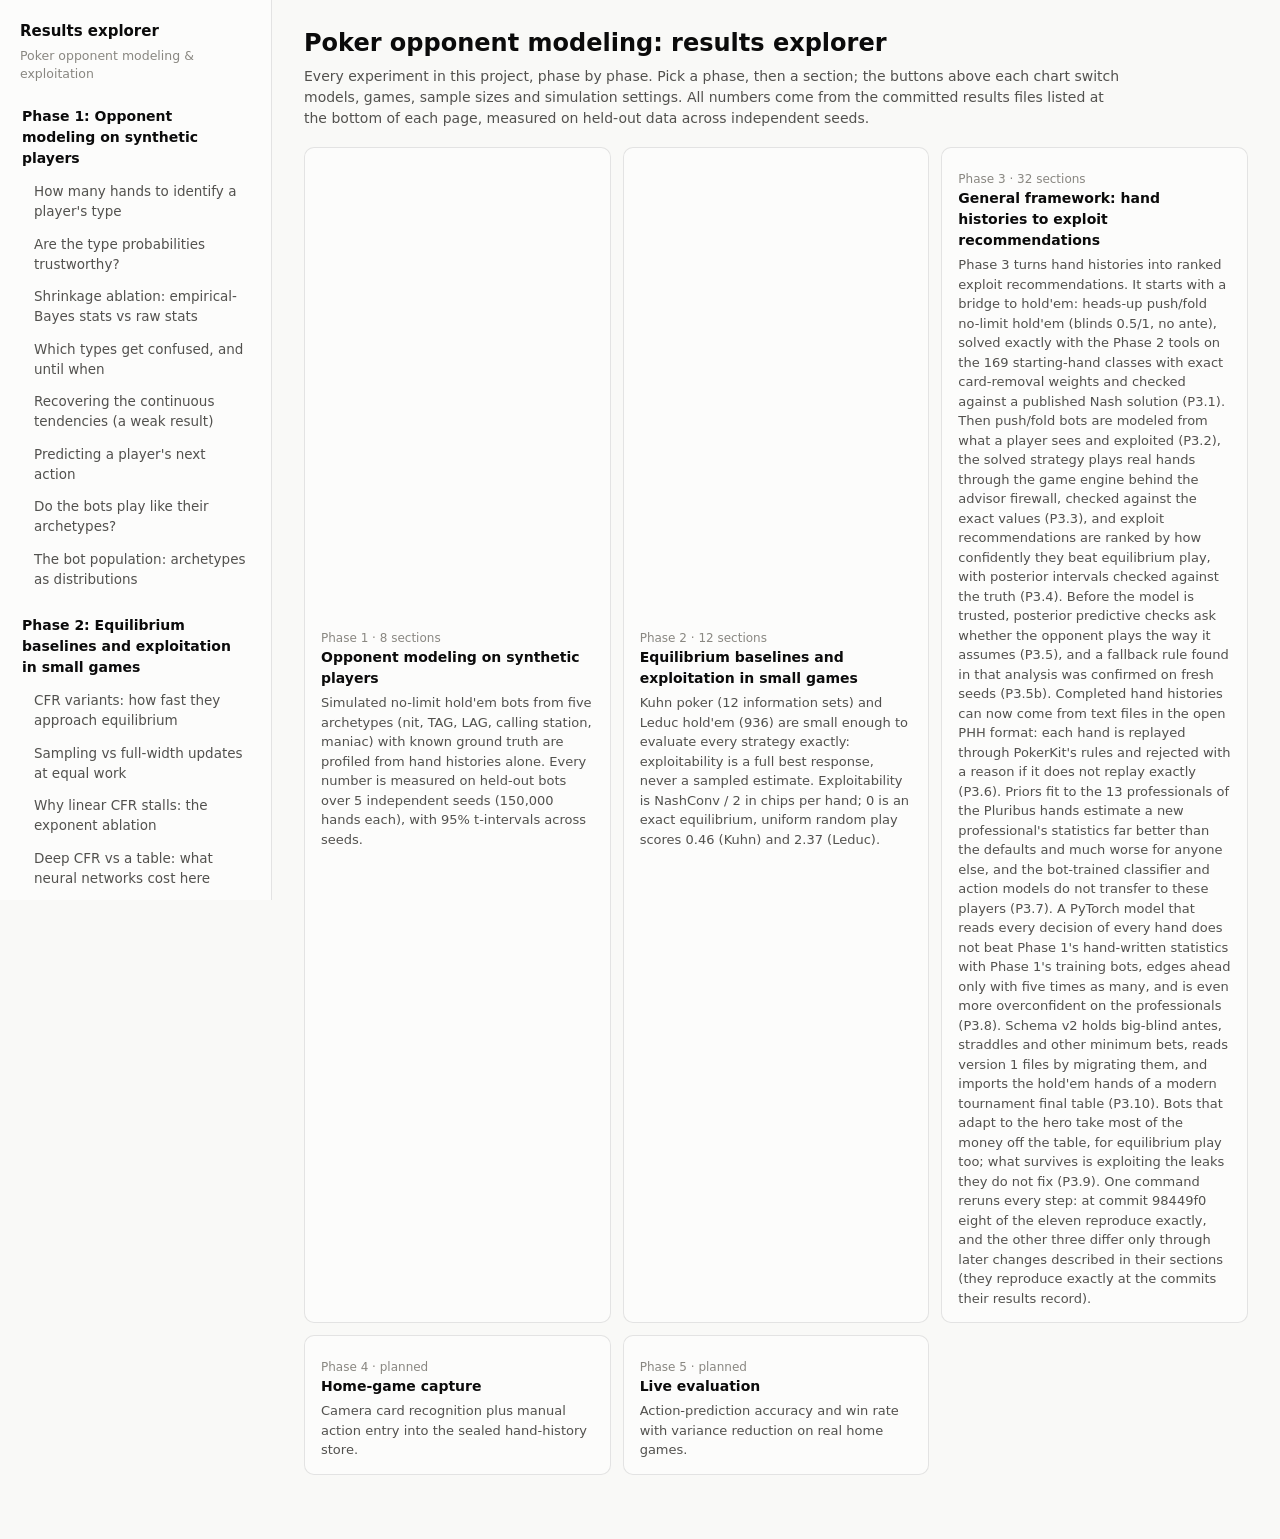
==== experiments/results/explorer.html @ 317e8cc2 "P2.11 post hoc results: F1's miss is within sampling noise `python -m experiments.phase2_aivat_posth" ====
<!doctype html>
<html lang="en">
<head>
<meta charset="utf-8">
<meta name="viewport" content="width=device-width, initial-scale=1">
<title>Poker Results Explorer</title>
<style>/* Results explorer. Colors are the validated reference palette used by every PNG figure in
   this repo (experiments/plotting.py): categorical slots c1-c8 in fixed order, a one-hue
   sequential ramp for heatmaps, and chart chrome tokens. Dark values are their own steps,
   not an automatic flip. */

:root {
  color-scheme: light;
  --page: #f9f9f7;
  --surface: #fcfcfb;
  --raised: #ffffff;
  --ink: #0b0b0b;
  --ink2: #52514e;
  --muted: #898781;
  --grid: #e1e0d9;
  --axis: #c3c2b7;
  --border: rgba(11, 11, 11, 0.10);
  --hover: rgba(11, 11, 11, 0.05);
  --wash: #cde2fb;
  --accent: #2a78d6;
  --accent-ink: #ffffff;
  --c1: #2a78d6; --c2: #eb6834; --c3: #1baf7a; --c4: #eda100;
  --c5: #e87ba4; --c6: #008300; --c7: #6250d6; --c8: #e34948;
  --seq0: #f0efec; --seq1: #cde2fb; --seq2: #b7d3f6; --seq3: #9ec5f4; --seq4: #86b6ef;
  --seq5: #5598e7; --seq6: #2a78d6; --seq7: #1c5cab; --seq8: #104281;
  --seq-ink-lo: #0b0b0b; --seq-ink-hi: #ffffff;
  --good: #006300;
  --shadow: 0 4px 16px rgba(11, 11, 11, 0.12);
  --font: system-ui, -apple-system, "Segoe UI", sans-serif;
}

@media (prefers-color-scheme: dark) {
  :root:not([data-theme="light"]) {
    color-scheme: dark;
    --page: #0d0d0d;
    --surface: #1a1a19;
    --raised: #222220;
    --ink: #f0efec;
    --ink2: #c3c2b7;
    --muted: #898781;
    --grid: #2c2c2a;
    --axis: #383835;
    --border: rgba(255, 255, 255, 0.10);
    --hover: rgba(255, 255, 255, 0.06);
    --wash: #253445;
    --accent: #3987e5;
    --accent-ink: #0b0b0b;
    --c1: #3987e5; --c2: #d95926; --c3: #199e70; --c4: #c98500;
    --c5: #d55181; --c6: #008300; --c7: #9085e9; --c8: #e66767;
    --seq0: #262624; --seq1: #0d366b; --seq2: #104281; --seq3: #184f95; --seq4: #1c5cab;
    --seq5: #256abf; --seq6: #2a78d6; --seq7: #5598e7; --seq8: #86b6ef;
    --seq-ink-lo: #f0efec; --seq-ink-hi: #0b0b0b;
    --good: #0ca30c;
    --shadow: 0 4px 16px rgba(0, 0, 0, 0.5);
  }
}

:root[data-theme="dark"] {
  color-scheme: dark;
  --page: #0d0d0d;
  --surface: #1a1a19;
  --raised: #222220;
  --ink: #f0efec;
  --ink2: #c3c2b7;
  --muted: #898781;
  --grid: #2c2c2a;
  --axis: #383835;
  --border: rgba(255, 255, 255, 0.10);
  --hover: rgba(255, 255, 255, 0.06);
  --wash: #253445;
  --accent: #3987e5;
  --accent-ink: #0b0b0b;
  --c1: #3987e5; --c2: #d95926; --c3: #199e70; --c4: #c98500;
  --c5: #d55181; --c6: #008300; --c7: #9085e9; --c8: #e66767;
  --seq0: #262624; --seq1: #0d366b; --seq2: #104281; --seq3: #184f95; --seq4: #1c5cab;
  --seq5: #256abf; --seq6: #2a78d6; --seq7: #5598e7; --seq8: #86b6ef;
  --seq-ink-lo: #f0efec; --seq-ink-hi: #0b0b0b;
  --good: #0ca30c;
  --shadow: 0 4px 16px rgba(0, 0, 0, 0.5);
}

* { box-sizing: border-box; }

html, body {
  margin: 0;
  background: var(--page);
  color: var(--ink);
  font: 14px/1.5 var(--font);
}

button, select { font: inherit; color: inherit; }

a { color: var(--accent); }

.app {
  display: grid;
  grid-template-columns: 272px minmax(0, 1fr);
  min-height: 100vh;
}

/* ------------------------------------------------------------------ navigation */

.nav {
  position: sticky;
  top: env(safe-area-inset-top, 0px);
  height: 100vh;
  overflow-y: auto;
  padding: 20px 14px 32px;
  border-right: 1px solid var(--border);
  background: var(--surface);
}

.nav-title {
  display: block;
  border: 0;
  background: none;
  padding: 0;
  cursor: pointer;
  text-align: left;
  font: inherit;
  margin: 0 6px 4px;
  font-weight: 650;
  font-size: 15px;
  color: var(--ink);
  text-decoration: none;
}

.nav-sub { margin: 0 6px 16px; color: var(--muted); font-size: 12.5px; }

.nav-phase { margin-top: 14px; }

.nav-link {
  display: flex;
  align-items: baseline;
  gap: 8px;
  width: 100%;
  padding: 6px 8px;
  border: 0;
  border-radius: 6px;
  background: none;
  color: var(--ink2);
  text-align: left;
  text-decoration: none;
  cursor: pointer;
}

.nav-link:hover { background: var(--hover); color: var(--ink); }
.nav-link[aria-current="page"] { background: var(--hover); color: var(--ink); font-weight: 600; }
.nav-link.phase { color: var(--ink); font-weight: 600; }
.nav-link.section { padding-left: 20px; font-size: 13.5px; }
.nav-link.planned { color: var(--muted); }
.nav-badge {
  margin-left: auto;
  padding: 0 6px;
  border: 1px solid var(--border);
  border-radius: 99px;
  font-size: 11px;
  font-weight: 500;
  color: var(--muted);
  white-space: nowrap;
}

.nav-footer { margin: 20px 6px 0; display: flex; gap: 8px; align-items: center; }

.theme-btn {
  padding: 4px 10px;
  border: 1px solid var(--border);
  border-radius: 6px;
  background: var(--raised);
  cursor: pointer;
  font-size: 12.5px;
}

.nav-select { display: none; }

/* ------------------------------------------------------------------ main column */

.main { padding: 28px 32px 64px; max-width: 1240px; outline: none; }

.crumb { color: var(--muted); font-size: 12.5px; margin: 0 0 4px; }
.crumb button { border: 0; background: none; padding: 0; color: var(--accent); cursor: pointer; }

h1 { font-size: 24px; line-height: 1.25; margin: 0 0 8px; font-weight: 650; }
h2 { font-size: 17px; margin: 28px 0 10px; font-weight: 600; }

.lead { color: var(--ink2); max-width: 820px; margin: 0 0 18px; }

.badge {
  display: inline-block;
  margin-left: 8px;
  padding: 1px 8px;
  border-radius: 99px;
  border: 1px solid var(--border);
  color: var(--ink2);
  font-size: 12px;
  font-weight: 500;
  vertical-align: middle;
}

/* stat tiles */
.tiles {
  display: grid;
  grid-template-columns: repeat(auto-fit, minmax(210px, 1fr));
  gap: 12px;
  margin: 8px 0 20px;
}

.tile {
  padding: 14px 16px;
  border: 1px solid var(--border);
  border-radius: 10px;
  background: var(--surface);
}

.tile-label { color: var(--ink2); font-size: 12.5px; }
.tile-value { font-size: 26px; font-weight: 600; margin: 2px 0; }
.tile-note { color: var(--muted); font-size: 12px; }

/* cards linking to phases and sections */
.cards {
  display: grid;
  grid-template-columns: repeat(auto-fill, minmax(260px, 1fr));
  gap: 12px;
}

.card {
  display: block;
  padding: 14px 16px;
  border: 1px solid var(--border);
  border-radius: 10px;
  background: var(--surface);
  color: inherit;
  text-align: left;
  cursor: pointer;
}

.card:hover { background: var(--raised); box-shadow: var(--shadow); }
.card:focus-visible, .nav-link:focus-visible, .seg button:focus-visible,
.legend button:focus-visible, .chart-svg:focus-visible, .tbl-btn:focus-visible {
  outline: 2px solid var(--accent);
  outline-offset: 2px;
}
.card[disabled] { cursor: default; opacity: 0.7; box-shadow: none; }
.card-title { font-weight: 600; margin-bottom: 4px; }
.card-text { color: var(--ink2); font-size: 13px; }
.card-meta { color: var(--muted); font-size: 12px; margin-top: 8px; }

/* controls: one row above the charts they scope */
.controls {
  display: flex;
  flex-wrap: wrap;
  gap: 10px 22px;
  align-items: flex-end;
  padding: 12px 0 14px;
  margin-bottom: 8px;
  border-bottom: 1px solid var(--border);
  position: sticky;
  top: env(safe-area-inset-top, 0px);
  z-index: 5;
  background: var(--page);
}

.controls > div { min-width: 0; max-width: 100%; }
.control-label { display: block; color: var(--muted); font-size: 12px; margin-bottom: 4px; }

.seg {
  display: inline-flex;
  flex-wrap: wrap;
  border: 1px solid var(--border);
  border-radius: 8px;
  overflow: hidden;
  background: var(--surface);
}

.seg button {
  padding: 5px 11px;
  border: 0;
  border-right: 1px solid var(--border);
  background: none;
  cursor: pointer;
  font-size: 13px;
  color: var(--ink2);
}

.seg button:last-child { border-right: 0; }
.seg button:hover { background: var(--hover); color: var(--ink); }
.seg button[aria-pressed="true"] { background: var(--accent); color: var(--accent-ink); }

.select {
  padding: 5px 8px;
  border: 1px solid var(--border);
  border-radius: 8px;
  background: var(--surface);
  font-size: 13px;
}

/* charts */
.charts {
  display: grid;
  grid-template-columns: repeat(auto-fit, minmax(min(100%, 470px), 1fr));
  gap: 16px;
  transition: opacity 120ms;
}

.figure {
  margin: 0;
  padding: 14px 16px 10px;
  border: 1px solid var(--border);
  border-radius: 10px;
  background: var(--surface);
  min-width: 0;
}

.figure.wide { grid-column: 1 / -1; }

.fig-head { display: flex; gap: 12px; align-items: flex-start; }
.fig-title { font-weight: 600; font-size: 14px; }
.fig-sub { color: var(--ink2); font-size: 12.5px; margin-top: 2px; }
.fig-tools { margin-left: auto; display: flex; gap: 6px; }

.tbl-btn {
  padding: 2px 9px;
  border: 1px solid var(--border);
  border-radius: 6px;
  background: none;
  cursor: pointer;
  font-size: 12px;
  color: var(--ink2);
  white-space: nowrap;
}

.tbl-btn[aria-pressed="true"] { background: var(--hover); color: var(--ink); }

.legend {
  display: flex;
  flex-wrap: wrap;
  gap: 2px 4px;
  margin: 8px 0 2px;
}

.legend button {
  display: inline-flex;
  align-items: center;
  gap: 6px;
  padding: 2px 6px;
  border: 0;
  border-radius: 5px;
  background: none;
  cursor: pointer;
  font-size: 12.5px;
  color: var(--ink2);
}

.legend button:hover { background: var(--hover); }
.legend button[aria-pressed="false"] { opacity: 0.45; }
.legend button[aria-pressed="false"] .key { filter: grayscale(1); }
.legend-hint { color: var(--muted); font-size: 11.5px; align-self: center; margin-left: 4px; }

.chart-box { position: relative; width: 100%; }
.hover-target { outline: none; }
.hover-target:focus-visible { stroke: var(--accent); stroke-width: 2; }
.chart-svg { display: block; width: 100%; height: auto; overflow: visible; }
.chart-svg text { font-family: var(--font); }
.tick { fill: var(--ink2); font-size: 11px; font-variant-numeric: tabular-nums; }
.axis-title { fill: var(--ink2); font-size: 12px; }
.ref-label {
  fill: var(--ink2);
  font-size: 11px;
  paint-order: stroke;
  stroke: var(--surface);
  stroke-width: 4px;
  stroke-linejoin: round;
}
.row-label { fill: var(--ink2); font-size: 12px; }
.cell-label { font-size: 11.5px; font-variant-numeric: tabular-nums; pointer-events: none; }

.notes { color: var(--ink2); font-size: 12.5px; margin: 10px 0 0; }

.takeaways { margin: 0; padding-left: 20px; max-width: 860px; }
.takeaways li { margin: 4px 0; }

details.method { margin-top: 14px; max-width: 860px; color: var(--ink2); }
details.method summary { cursor: pointer; color: var(--ink); }

.sources { margin-top: 24px; color: var(--muted); font-size: 12px; }
.sources code { font-size: 11.5px; }

/* data tables (the accessible twin of every chart) */
.table-wrap { max-height: 420px; overflow: auto; margin-top: 8px; }
table.data { border-collapse: collapse; font-size: 12.5px; width: 100%; }
table.data th, table.data td {
  padding: 4px 10px 4px 0;
  border-bottom: 1px solid var(--grid);
  text-align: right;
  white-space: nowrap;
  font-variant-numeric: tabular-nums;
}
table.data th:first-child, table.data td:first-child { text-align: left; }
table.data th { color: var(--ink2); font-weight: 600; position: sticky; top: 0; background: var(--surface); }
.ci { color: var(--muted); }

/* tooltip */
.tooltip {
  position: fixed;
  z-index: 50;
  max-width: 340px;
  padding: 8px 10px;
  border: 1px solid var(--border);
  border-radius: 8px;
  background: var(--raised);
  box-shadow: var(--shadow);
  font-size: 12.5px;
  pointer-events: none;
}

.tt-head { color: var(--ink2); margin-bottom: 4px; }
.tt-row { display: flex; align-items: center; gap: 8px; line-height: 1.6; }
.tt-key { width: 14px; height: 0; border-top: 2.5px solid; flex: none; }
.tt-key.dot { width: 9px; height: 9px; border: 0; border-radius: 50%; }
.tt-val { font-weight: 650; font-variant-numeric: tabular-nums; }
.tt-name { color: var(--ink2); }
.tt-ci { color: var(--muted); font-variant-numeric: tabular-nums; }

.empty {
  padding: 28px;
  border: 1px dashed var(--axis);
  border-radius: 10px;
  color: var(--ink2);
  max-width: 760px;
}

/* ------------------------------------------------------------------ narrow screens */

@media (max-width: 860px) {
  .app { grid-template-columns: minmax(0, 1fr); grid-template-rows: auto 1fr; }
  .nav {
    position: static;
    height: auto;
    border-right: 0;
    border-bottom: 1px solid var(--border);
    padding: 12px 16px;
  }
  .nav-tree { display: none; }
  .nav-select { display: block; width: 100%; margin-top: 8px; }
  .nav-sub { display: none; }
  .nav-footer { margin: 10px 0 0; }
  .main { padding: 18px 16px 48px; }
  .controls { position: static; }
}
</style>
</head>
<body>
<div class="app">
  <aside class="nav" id="nav" aria-label="Phases and sections"></aside>
  <main class="main" id="main" tabindex="-1"></main>
</div>
<div class="tooltip" id="tooltip" role="status" aria-live="polite" hidden></div>
<script type="application/json" id="explorer-data">{"title":"Poker opponent modeling: results explorer","intro":"Every experiment in this project, phase by phase. Pick a phase, then a section; the buttons above each chart switch models, games, sample sizes and simulation settings. All numbers come from the committed results files listed at the bottom of each page, measured on held-out data across independent seeds.","phases":[{"id":"phase1","label":"Phase 1","title":"Opponent modeling on synthetic players","status":"done","summary":"Simulated no-limit hold'em bots from five archetypes (nit, TAG, LAG, calling station, maniac) with known ground truth are profiled from hand histories alone. Every number is measured on held-out bots over 5 independent seeds (150,000 hands each), with 95% t-intervals across seeds.","tiles":[{"label":"Hands to identify a type at 80%","value":"44","note":"40-49 across seeds"},{"label":"Hands to 90%","value":"194","note":"150-264 across seeds"},{"label":"Accuracy after 2,000 hands","value":"95.7%","note":"ceiling 99.2% (true parameters)"},{"label":"Next-action log-loss cut after 25 hands","value":"11.2%","note":"vs a population model that ignores who is acting"}],"provenance":[{"file":"experiments/results/phase1/phase1_results.json","seed":2026,"commit":"348c4d5","dirty":false,"fingerprint":"dbec7cdce9d0"},{"file":"experiments/results/phase1/bot_sanity/bot_sanity.json","seed":2026,"commit":"348c4d5","dirty":false}],"sections":[{"id":"identify","title":"How many hands to identify a player's type","lead":"A classifier sees a bot's stats after n hands and guesses its archetype. Pick a metric; click legend entries to hide or show models.","controls":[{"id":"metric","label":"Metric","options":[{"value":"accuracy","label":"Accuracy"},{"value":"log_loss","label":"Log-loss"},{"value":"brier","label":"Brier"}],"default":"accuracy"}],"views":{"accuracy":{"charts":[{"type":"line","title":"Accuracy","subtitle":"Held-out bots; bands are 95% t-intervals across seeds. Chance is 20% and the shuffled-label control scores 19.5%.","x":{"label":"Hands observed per player","scale":"log","format":"int"},"y":{"label":"Accuracy","scale":"linear","format":"pct","max":1},"series":[{"name":"Logistic, shrunk stats","color":"c1","points":[[25.0,0.7385,0.7251,0.752],[50.0,0.8136,0.8,0.8272],[100.0,0.8643,0.841,0.8875],[200.0,0.9012,0.8899,0.9125],[500.0,0.935,0.9223,0.9477],[1000.0,0.948,0.9354,0.9606],[2000.0,0.9573,0.9499,0.9647]]},{"name":"Boosted trees, shrunk stats","color":"c2","points":[[25.0,0.7349,0.7124,0.7574],[50.0,0.7967,0.7651,0.8283],[100.0,0.8409,0.814,0.8679],[200.0,0.8793,0.859,0.8997],[500.0,0.9103,0.8899,0.9307],[1000.0,0.9253,0.8951,0.9555],[2000.0,0.944,0.9144,0.9736]]},{"name":"Logistic, raw stats","color":"c3","points":[[25.0,0.7367,0.7175,0.7558],[50.0,0.8039,0.7912,0.8166],[100.0,0.8531,0.8309,0.8752],[200.0,0.8807,0.8546,0.9068],[500.0,0.8957,0.8608,0.9305],[1000.0,0.8973,0.8566,0.938],[2000.0,0.904,0.8686,0.9394]]},{"name":"Boosted trees, raw stats","color":"c4","points":[[25.0,0.7252,0.7093,0.7411],[50.0,0.7887,0.7669,0.8105],[100.0,0.8403,0.8108,0.8698],[200.0,0.8764,0.8498,0.903],[500.0,0.9137,0.8898,0.9375],[1000.0,0.938,0.9158,0.9602],[2000.0,0.9413,0.9118,0.9708]]},{"name":"Logistic, shrunk, no bet sizing (post hoc)","color":"c5","points":[[25.0,0.7055,0.6946,0.7164],[50.0,0.7759,0.7596,0.7921],[100.0,0.8293,0.8143,0.8444],[200.0,0.8784,0.8666,0.8902],[500.0,0.9177,0.904,0.9313],[1000.0,0.946,0.9366,0.9554],[2000.0,0.9547,0.9367,0.9726]],"dash":true}],"refs":[{"axis":"y","value":0.992,"label":"Oracle (true parameters)"}]},{"type":"dots","title":"Hands needed to reach a target accuracy","subtitle":"Geometric mean over seeds; whiskers span the fastest and slowest seed. Interpolated on log(hands); a seed that never reaches the target within 2,000 hands is left out.","rows":["Logistic, shrunk stats","Boosted trees, shrunk stats","Logistic, shrunk, no bet sizing (post hoc)"],"x":{"label":"Hands observed","scale":"log","format":"int"},"series":[{"name":"80% accuracy","color":"c1","values":[[44.21,39.61,48.88],[54.38,38.76,90.82],[68.23,52.7,80.08]]},{"name":"90% accuracy","color":"c2","values":[[193.9,150.3,263.5],[433.2,231.0,1587.0],[334.5,235.9,431.3]]},{"name":"95% accuracy","color":"c3","values":[[934.4,630.0,1320.0],[1357.0,1189.0,1486.0],[968.9,890.9,1091.0]]}],"ranges":null,"rangeLabel":"","refs":[]}],"notes":[]},"log_loss":{"charts":[{"type":"line","title":"Log-loss (nats, lower is better)","subtitle":"Held-out bots; bands are 95% t-intervals across seeds. Chance (uniform over five types) is 1.609.","x":{"label":"Hands observed per player","scale":"log","format":"int"},"y":{"label":"Log-loss","scale":"linear","format":"num","min":0},"series":[{"name":"Logistic, shrunk stats","color":"c1","points":[[25.0,0.58,0.5477,0.6122],[50.0,0.4285,0.3997,0.4573],[100.0,0.3221,0.2881,0.3561],[200.0,0.2464,0.2129,0.28],[500.0,0.1885,0.156,0.2211],[1000.0,0.164,0.1337,0.1943],[2000.0,0.1521,0.1217,0.1825]]},{"name":"Boosted trees, shrunk stats","color":"c2","points":[[25.0,0.6116,0.5601,0.6631],[50.0,0.4722,0.4195,0.5248],[100.0,0.3752,0.3319,0.4186],[200.0,0.2965,0.2509,0.3421],[500.0,0.2293,0.1795,0.2791],[1000.0,0.1993,0.1524,0.2462],[2000.0,0.1777,0.121,0.2344]]},{"name":"Logistic, raw stats","color":"c3","points":[[25.0,0.6464,0.6018,0.691],[50.0,0.4474,0.4137,0.481],[100.0,0.3593,0.3275,0.3911],[200.0,0.3168,0.2814,0.3521],[500.0,0.3002,0.262,0.3383],[1000.0,0.296,0.257,0.335],[2000.0,0.2951,0.2541,0.3361]]},{"name":"Boosted trees, raw stats","color":"c4","points":[[25.0,0.631,0.5834,0.6786],[50.0,0.4819,0.4287,0.5352],[100.0,0.3754,0.3246,0.4262],[200.0,0.2958,0.2493,0.3423],[500.0,0.2349,0.1806,0.2892],[1000.0,0.1996,0.151,0.2481],[2000.0,0.1842,0.1298,0.2386]]},{"name":"Logistic, shrunk, no bet sizing (post hoc)","color":"c5","points":[[25.0,0.6786,0.645,0.7122],[50.0,0.5128,0.4822,0.5434],[100.0,0.3896,0.3614,0.4178],[200.0,0.2998,0.2728,0.3269],[500.0,0.2299,0.2062,0.2536],[1000.0,0.1967,0.1776,0.2159],[2000.0,0.1781,0.1601,0.1961]],"dash":true}],"refs":[{"axis":"y","value":0.05285,"label":"Oracle (true parameters)"}]},{"type":"dots","title":"Hands needed to reach a target accuracy","subtitle":"Geometric mean over seeds; whiskers span the fastest and slowest seed. Interpolated on log(hands); a seed that never reaches the target within 2,000 hands is left out.","rows":["Logistic, shrunk stats","Boosted trees, shrunk stats","Logistic, shrunk, no bet sizing (post hoc)"],"x":{"label":"Hands observed","scale":"log","format":"int"},"series":[{"name":"80% accuracy","color":"c1","values":[[44.21,39.61,48.88],[54.38,38.76,90.82],[68.23,52.7,80.08]]},{"name":"90% accuracy","color":"c2","values":[[193.9,150.3,263.5],[433.2,231.0,1587.0],[334.5,235.9,431.3]]},{"name":"95% accuracy","color":"c3","values":[[934.4,630.0,1320.0],[1357.0,1189.0,1486.0],[968.9,890.9,1091.0]]}],"ranges":null,"rangeLabel":"","refs":[]}],"notes":[]},"brier":{"charts":[{"type":"line","title":"Brier score (lower is better)","subtitle":"Held-out bots; bands are 95% t-intervals across seeds. ","x":{"label":"Hands observed per player","scale":"log","format":"int"},"y":{"label":"Brier score","scale":"linear","format":"num","min":0},"series":[{"name":"Logistic, shrunk stats","color":"c1","points":[[25.0,0.3383,0.3239,0.3528],[50.0,0.2557,0.2375,0.2739],[100.0,0.1939,0.1711,0.2168],[200.0,0.1462,0.1257,0.1667],[500.0,0.1062,0.08774,0.1246],[1000.0,0.08927,0.07277,0.1058],[2000.0,0.08118,0.06546,0.09691]]},{"name":"Boosted trees, shrunk stats","color":"c2","points":[[25.0,0.3529,0.3295,0.3762],[50.0,0.28,0.2488,0.3113],[100.0,0.2245,0.1983,0.2506],[200.0,0.1753,0.1481,0.2024],[500.0,0.1319,0.1019,0.1619],[1000.0,0.1119,0.07951,0.1443],[2000.0,0.09797,0.06098,0.135]]},{"name":"Logistic, raw stats","color":"c3","points":[[25.0,0.359,0.3431,0.3748],[50.0,0.2669,0.2506,0.2832],[100.0,0.2137,0.1939,0.2335],[200.0,0.186,0.1627,0.2092],[500.0,0.1737,0.1472,0.2002],[1000.0,0.1704,0.1425,0.1983],[2000.0,0.1697,0.1397,0.1997]]},{"name":"Boosted trees, raw stats","color":"c4","points":[[25.0,0.3642,0.3417,0.3867],[50.0,0.2868,0.2574,0.3161],[100.0,0.224,0.1904,0.2575],[200.0,0.1759,0.1463,0.2055],[500.0,0.1351,0.101,0.1693],[1000.0,0.1107,0.07975,0.1417],[2000.0,0.1008,0.06611,0.1355]]},{"name":"Logistic, shrunk, no bet sizing (post hoc)","color":"c5","points":[[25.0,0.3847,0.3698,0.3996],[50.0,0.3018,0.2844,0.3193],[100.0,0.2357,0.2175,0.2539],[200.0,0.1787,0.1621,0.1954],[500.0,0.1299,0.1145,0.1454],[1000.0,0.1053,0.09279,0.1177],[2000.0,0.0909,0.07943,0.1024]],"dash":true}],"refs":[]},{"type":"dots","title":"Hands needed to reach a target accuracy","subtitle":"Geometric mean over seeds; whiskers span the fastest and slowest seed. Interpolated on log(hands); a seed that never reaches the target within 2,000 hands is left out.","rows":["Logistic, shrunk stats","Boosted trees, shrunk stats","Logistic, shrunk, no bet sizing (post hoc)"],"x":{"label":"Hands observed","scale":"log","format":"int"},"series":[{"name":"80% accuracy","color":"c1","values":[[44.21,39.61,48.88],[54.38,38.76,90.82],[68.23,52.7,80.08]]},{"name":"90% accuracy","color":"c2","values":[[193.9,150.3,263.5],[433.2,231.0,1587.0],[334.5,235.9,431.3]]},{"name":"95% accuracy","color":"c3","values":[[934.4,630.0,1320.0],[1357.0,1189.0,1486.0],[968.9,890.9,1091.0]]}],"ranges":null,"rangeLabel":"","refs":[]}],"notes":[]}},"takeaways":["The primary model (logistic regression on shrunk stats) reaches 80% after about 44 hands and 90% after about 194.","Without bet-sizing features (post hoc), 80% takes about 68 hands and 90% about 334: bot sizing is a strong tell at small samples.","Shuffling the labels drops accuracy to 19.5%, i.e. chance (20%): no leakage.","Boosted trees are never better than logistic regression here and have worse log-loss at every sample size."],"method":"Training and test bots play in separate leagues. Each test bot's first n hands give one feature vector (stats with empirical-Bayes shrinkage). Accuracy and log-loss average over test bots, then a t-interval is taken across the seeds.","tables":{},"sources":["experiments/results/phase1/phase1_results.json"],"postHoc":false},{"id":"calibration","title":"Are the type probabilities trustworthy?","lead":"A calibrated classifier that says 80% is right 80% of the time. Compare no correction, one global temperature, and a temperature per sample size.","controls":[{"id":"model","label":"Model","options":[{"value":"lr_shrunk","label":"Logistic, shrunk stats"},{"value":"gbm_shrunk","label":"Boosted trees, shrunk stats"},{"value":"lr_raw","label":"Logistic, raw stats"},{"value":"gbm_raw","label":"Boosted trees, raw stats"},{"value":"lr_shrunk_nosizing","label":"Logistic, shrunk, no bet sizing (post hoc)"}],"default":"lr_shrunk"},{"id":"hands","label":"Hands observed","options":[{"value":"50","label":"50"},{"value":"200","label":"200"},{"value":"1000","label":"1,000"}],"default":"50"}],"views":{"lr_shrunk|50":{"charts":[{"type":"line","title":"Reliability diagram after 50 hands","subtitle":"Bins of 0.1, pooled over seeds. Above the diagonal = underconfident.","x":{"label":"Predicted probability of the top class","scale":"linear","format":"pct","min":0,"max":1},"y":{"label":"Observed accuracy","scale":"linear","format":"pct","min":0,"max":1},"series":[{"name":"Uncalibrated","color":"c2","points":[[0.3751,0.2143],[0.4766,0.4242],[0.552,0.5613],[0.6493,0.6265],[0.7517,0.7425],[0.8501,0.8322],[0.9842,0.979]]},{"name":"One temperature","color":"c1","points":[[0.375,0.3077],[0.4762,0.4278],[0.5514,0.557],[0.6492,0.6302],[0.7509,0.7301],[0.8496,0.8314],[0.9841,0.9784]]},{"name":"Temperature per sample size (post hoc)","color":"c3","points":[[0.3709,0.3125],[0.4749,0.4183],[0.5504,0.5808],[0.6488,0.6402],[0.7508,0.7595],[0.8477,0.8522],[0.9841,0.9861]]},{"name":"Perfect calibration","color":"muted","points":[[0.0,0.0],[1.0,1.0]],"dash":true,"marker":false}],"refs":[]},{"type":"line","title":"Expected calibration error vs hands","subtitle":"Logistic, shrunk stats","x":{"label":"Hands observed per player","scale":"log","format":"int"},"y":{"label":"ECE (lower is better)","scale":"linear","format":"num","min":0},"series":[{"name":"Uncalibrated","color":"c2","points":[[25.0,0.0428,0.03121,0.05439],[50.0,0.01778,0.01405,0.02151],[100.0,0.02091,0.01163,0.03019],[200.0,0.03086,0.02733,0.03439],[500.0,0.04771,0.03884,0.05658],[1000.0,0.05652,0.04199,0.07106],[2000.0,0.05629,0.04625,0.06632]]},{"name":"One temperature","color":"c1","points":[[25.0,0.04307,0.02463,0.06152],[50.0,0.01827,0.01245,0.02408],[100.0,0.0195,0.01058,0.02843],[200.0,0.03062,0.02434,0.0369],[500.0,0.0461,0.0307,0.06151],[1000.0,0.05689,0.03914,0.07465],[2000.0,0.05556,0.04396,0.06717]]},{"name":"Temperature per sample size (post hoc)","color":"c3","points":[[25.0,0.02997,0.02272,0.03722],[50.0,0.0179,0.01484,0.02096],[100.0,0.01922,0.01368,0.02475],[200.0,0.01461,0.01141,0.01781],[500.0,0.01584,0.0049,0.02677],[1000.0,0.02377,0.007286,0.04025],[2000.0,0.02499,0.01212,0.03787]]}],"refs":[]},{"type":"line","title":"Fitted temperature per sample size","subtitle":"T > 1 softens overconfident probabilities; T < 1 sharpens underconfident ones.","x":{"label":"Hands observed per player","scale":"log","format":"int"},"y":{"label":"Temperature T (probabilities ∝ p^(1/T))","scale":"linear","format":"num"},"series":[{"name":"Per-size temperature","color":"c3","points":[[25.0,1.241,1.1,1.382],[50.0,1.098,1.001,1.195],[100.0,0.968,0.8906,1.045],[200.0,0.7816,0.7012,0.8619],[500.0,0.6736,0.5932,0.7541],[1000.0,0.6098,0.4026,0.817],[2000.0,0.5528,0.2549,0.8506]]}],"refs":[{"axis":"y","value":0.9913,"label":"One global temperature"},{"axis":"y","value":1.0,"label":"No correction"}]}],"notes":[]},"lr_shrunk|200":{"charts":[{"type":"line","title":"Reliability diagram after 200 hands","subtitle":"Bins of 0.1, pooled over seeds. Above the diagonal = underconfident.","x":{"label":"Predicted probability of the top class","scale":"linear","format":"pct","min":0,"max":1},"y":{"label":"Observed accuracy","scale":"linear","format":"pct","min":0,"max":1},"series":[{"name":"Uncalibrated","color":"c2","points":[[0.489,0.5833],[0.5496,0.5783],[0.6511,0.7019],[0.7517,0.8137],[0.8517,0.9209],[0.9827,0.9902]]},{"name":"One temperature","color":"c1","points":[[0.4889,0.5625],[0.5495,0.5807],[0.6503,0.7092],[0.7508,0.8111],[0.8518,0.9121],[0.9831,0.9903]]},{"name":"Temperature per sample size (post hoc)","color":"c3","points":[[0.491,0.75],[0.5509,0.5336],[0.6533,0.7047],[0.7545,0.7504],[0.8541,0.8505],[0.984,0.9838]]},{"name":"Perfect calibration","color":"muted","points":[[0.0,0.0],[1.0,1.0]],"dash":true,"marker":false}],"refs":[]},{"type":"line","title":"Expected calibration error vs hands","subtitle":"Logistic, shrunk stats","x":{"label":"Hands observed per player","scale":"log","format":"int"},"y":{"label":"ECE (lower is better)","scale":"linear","format":"num","min":0},"series":[{"name":"Uncalibrated","color":"c2","points":[[25.0,0.0428,0.03121,0.05439],[50.0,0.01778,0.01405,0.02151],[100.0,0.02091,0.01163,0.03019],[200.0,0.03086,0.02733,0.03439],[500.0,0.04771,0.03884,0.05658],[1000.0,0.05652,0.04199,0.07106],[2000.0,0.05629,0.04625,0.06632]]},{"name":"One temperature","color":"c1","points":[[25.0,0.04307,0.02463,0.06152],[50.0,0.01827,0.01245,0.02408],[100.0,0.0195,0.01058,0.02843],[200.0,0.03062,0.02434,0.0369],[500.0,0.0461,0.0307,0.06151],[1000.0,0.05689,0.03914,0.07465],[2000.0,0.05556,0.04396,0.06717]]},{"name":"Temperature per sample size (post hoc)","color":"c3","points":[[25.0,0.02997,0.02272,0.03722],[50.0,0.0179,0.01484,0.02096],[100.0,0.01922,0.01368,0.02475],[200.0,0.01461,0.01141,0.01781],[500.0,0.01584,0.0049,0.02677],[1000.0,0.02377,0.007286,0.04025],[2000.0,0.02499,0.01212,0.03787]]}],"refs":[]},{"type":"line","title":"Fitted temperature per sample size","subtitle":"T > 1 softens overconfident probabilities; T < 1 sharpens underconfident ones.","x":{"label":"Hands observed per player","scale":"log","format":"int"},"y":{"label":"Temperature T (probabilities ∝ p^(1/T))","scale":"linear","format":"num"},"series":[{"name":"Per-size temperature","color":"c3","points":[[25.0,1.241,1.1,1.382],[50.0,1.098,1.001,1.195],[100.0,0.968,0.8906,1.045],[200.0,0.7816,0.7012,0.8619],[500.0,0.6736,0.5932,0.7541],[1000.0,0.6098,0.4026,0.817],[2000.0,0.5528,0.2549,0.8506]]}],"refs":[{"axis":"y","value":0.9913,"label":"One global temperature"},{"axis":"y","value":1.0,"label":"No correction"}]}],"notes":[]},"lr_shrunk|1000":{"charts":[{"type":"line","title":"Reliability diagram after 1,000 hands","subtitle":"Bins of 0.1, pooled over seeds. Above the diagonal = underconfident.","x":{"label":"Predicted probability of the top class","scale":"linear","format":"pct","min":0,"max":1},"y":{"label":"Observed accuracy","scale":"linear","format":"pct","min":0,"max":1},"series":[{"name":"Uncalibrated","color":"c2","points":[[0.5474,0.5513],[0.6508,0.8202],[0.7497,0.9241],[0.8546,0.9395],[0.9792,0.9969]]},{"name":"One temperature","color":"c1","points":[[0.546,0.5333],[0.6489,0.828],[0.7501,0.9209],[0.8547,0.9457],[0.9802,0.9959]]},{"name":"Temperature per sample size (post hoc)","color":"c3","points":[[0.5505,0.54],[0.6544,0.6735],[0.7583,0.8816],[0.8599,0.8839],[0.9868,0.986]]},{"name":"Perfect calibration","color":"muted","points":[[0.0,0.0],[1.0,1.0]],"dash":true,"marker":false}],"refs":[]},{"type":"line","title":"Expected calibration error vs hands","subtitle":"Logistic, shrunk stats","x":{"label":"Hands observed per player","scale":"log","format":"int"},"y":{"label":"ECE (lower is better)","scale":"linear","format":"num","min":0},"series":[{"name":"Uncalibrated","color":"c2","points":[[25.0,0.0428,0.03121,0.05439],[50.0,0.01778,0.01405,0.02151],[100.0,0.02091,0.01163,0.03019],[200.0,0.03086,0.02733,0.03439],[500.0,0.04771,0.03884,0.05658],[1000.0,0.05652,0.04199,0.07106],[2000.0,0.05629,0.04625,0.06632]]},{"name":"One temperature","color":"c1","points":[[25.0,0.04307,0.02463,0.06152],[50.0,0.01827,0.01245,0.02408],[100.0,0.0195,0.01058,0.02843],[200.0,0.03062,0.02434,0.0369],[500.0,0.0461,0.0307,0.06151],[1000.0,0.05689,0.03914,0.07465],[2000.0,0.05556,0.04396,0.06717]]},{"name":"Temperature per sample size (post hoc)","color":"c3","points":[[25.0,0.02997,0.02272,0.03722],[50.0,0.0179,0.01484,0.02096],[100.0,0.01922,0.01368,0.02475],[200.0,0.01461,0.01141,0.01781],[500.0,0.01584,0.0049,0.02677],[1000.0,0.02377,0.007286,0.04025],[2000.0,0.02499,0.01212,0.03787]]}],"refs":[]},{"type":"line","title":"Fitted temperature per sample size","subtitle":"T > 1 softens overconfident probabilities; T < 1 sharpens underconfident ones.","x":{"label":"Hands observed per player","scale":"log","format":"int"},"y":{"label":"Temperature T (probabilities ∝ p^(1/T))","scale":"linear","format":"num"},"series":[{"name":"Per-size temperature","color":"c3","points":[[25.0,1.241,1.1,1.382],[50.0,1.098,1.001,1.195],[100.0,0.968,0.8906,1.045],[200.0,0.7816,0.7012,0.8619],[500.0,0.6736,0.5932,0.7541],[1000.0,0.6098,0.4026,0.817],[2000.0,0.5528,0.2549,0.8506]]}],"refs":[{"axis":"y","value":0.9913,"label":"One global temperature"},{"axis":"y","value":1.0,"label":"No correction"}]}],"notes":[]},"gbm_shrunk|50":{"charts":[{"type":"line","title":"Reliability diagram after 50 hands","subtitle":"Bins of 0.1, pooled over seeds. Above the diagonal = underconfident.","x":{"label":"Predicted probability of the top class","scale":"linear","format":"pct","min":0,"max":1},"y":{"label":"Observed accuracy","scale":"linear","format":"pct","min":0,"max":1},"series":[{"name":"Uncalibrated","color":"c2","points":[[0.3814,0.5],[0.4679,0.46],[0.5499,0.5158],[0.649,0.5951],[0.7516,0.6384],[0.853,0.7088],[0.9822,0.9324]]},{"name":"One temperature","color":"c1","points":[[0.3767,0.5],[0.4683,0.4724],[0.5481,0.5684],[0.6504,0.632],[0.7481,0.7129],[0.8486,0.8148],[0.9817,0.975]]},{"name":"Temperature per sample size (post hoc)","color":"c3","points":[[0.3755,0.4925],[0.4681,0.4824],[0.5478,0.5738],[0.6503,0.6431],[0.7484,0.7227],[0.8484,0.8253],[0.9816,0.9784]]},{"name":"Perfect calibration","color":"muted","points":[[0.0,0.0],[1.0,1.0]],"dash":true,"marker":false}],"refs":[]},{"type":"line","title":"Expected calibration error vs hands","subtitle":"Boosted trees, shrunk stats","x":{"label":"Hands observed per player","scale":"log","format":"int"},"y":{"label":"ECE (lower is better)","scale":"linear","format":"num","min":0},"series":[{"name":"Uncalibrated","color":"c2","points":[[25.0,0.07903,0.05802,0.1],[50.0,0.06956,0.04733,0.09179],[100.0,0.06088,0.04216,0.07959],[200.0,0.04248,0.02935,0.05561],[500.0,0.02707,0.01149,0.04265],[1000.0,0.03005,0.01681,0.04329],[2000.0,0.03624,0.02358,0.0489]]},{"name":"One temperature","color":"c1","points":[[25.0,0.02988,0.01947,0.04028],[50.0,0.02571,0.01082,0.0406],[100.0,0.02679,0.01615,0.03744],[200.0,0.01482,0.006173,0.02347],[500.0,0.02285,0.01864,0.02705],[1000.0,0.03187,0.01986,0.04389],[2000.0,0.03364,0.01712,0.05016]]},{"name":"Temperature per sample size (post hoc)","color":"c3","points":[[25.0,0.02991,0.01622,0.0436],[50.0,0.02427,0.01076,0.03777],[100.0,0.02502,0.02001,0.03003],[200.0,0.01584,0.00681,0.02488],[500.0,0.01795,0.01033,0.02558],[1000.0,0.02698,0.009687,0.04427],[2000.0,0.03186,0.01948,0.04424]]}],"refs":[]},{"type":"line","title":"Fitted temperature per sample size","subtitle":"T > 1 softens overconfident probabilities; T < 1 sharpens underconfident ones.","x":{"label":"Hands observed per player","scale":"log","format":"int"},"y":{"label":"Temperature T (probabilities ∝ p^(1/T))","scale":"linear","format":"num"},"series":[{"name":"Per-size temperature","color":"c3","points":[[25.0,1.64,1.375,1.906],[50.0,1.572,1.404,1.74],[100.0,1.553,1.463,1.642],[200.0,1.408,1.271,1.544],[500.0,1.265,1.057,1.472],[1000.0,1.143,0.8633,1.423],[2000.0,1.012,0.5833,1.441]]}],"refs":[{"axis":"y","value":1.504,"label":"One global temperature"},{"axis":"y","value":1.0,"label":"No correction"}]}],"notes":[]},"gbm_shrunk|200":{"charts":[{"type":"line","title":"Reliability diagram after 200 hands","subtitle":"Bins of 0.1, pooled over seeds. Above the diagonal = underconfident.","x":{"label":"Predicted probability of the top class","scale":"linear","format":"pct","min":0,"max":1},"y":{"label":"Observed accuracy","scale":"linear","format":"pct","min":0,"max":1},"series":[{"name":"Uncalibrated","color":"c2","points":[[0.3929,0.3333],[0.4695,0.4103],[0.5523,0.5385],[0.6511,0.6304],[0.752,0.6913],[0.8542,0.7511],[0.9851,0.9509]]},{"name":"One temperature","color":"c1","points":[[0.3746,0.5],[0.4685,0.4128],[0.5505,0.6056],[0.6516,0.6696],[0.7518,0.7639],[0.8526,0.8348],[0.9802,0.978]]},{"name":"Temperature per sample size (post hoc)","color":"c3","points":[[0.3793,0.5],[0.4684,0.4157],[0.551,0.5884],[0.6514,0.6603],[0.7522,0.7436],[0.8543,0.8247],[0.9812,0.9747]]},{"name":"Perfect calibration","color":"muted","points":[[0.0,0.0],[1.0,1.0]],"dash":true,"marker":false}],"refs":[]},{"type":"line","title":"Expected calibration error vs hands","subtitle":"Boosted trees, shrunk stats","x":{"label":"Hands observed per player","scale":"log","format":"int"},"y":{"label":"ECE (lower is better)","scale":"linear","format":"num","min":0},"series":[{"name":"Uncalibrated","color":"c2","points":[[25.0,0.07903,0.05802,0.1],[50.0,0.06956,0.04733,0.09179],[100.0,0.06088,0.04216,0.07959],[200.0,0.04248,0.02935,0.05561],[500.0,0.02707,0.01149,0.04265],[1000.0,0.03005,0.01681,0.04329],[2000.0,0.03624,0.02358,0.0489]]},{"name":"One temperature","color":"c1","points":[[25.0,0.02988,0.01947,0.04028],[50.0,0.02571,0.01082,0.0406],[100.0,0.02679,0.01615,0.03744],[200.0,0.01482,0.006173,0.02347],[500.0,0.02285,0.01864,0.02705],[1000.0,0.03187,0.01986,0.04389],[2000.0,0.03364,0.01712,0.05016]]},{"name":"Temperature per sample size (post hoc)","color":"c3","points":[[25.0,0.02991,0.01622,0.0436],[50.0,0.02427,0.01076,0.03777],[100.0,0.02502,0.02001,0.03003],[200.0,0.01584,0.00681,0.02488],[500.0,0.01795,0.01033,0.02558],[1000.0,0.02698,0.009687,0.04427],[2000.0,0.03186,0.01948,0.04424]]}],"refs":[]},{"type":"line","title":"Fitted temperature per sample size","subtitle":"T > 1 softens overconfident probabilities; T < 1 sharpens underconfident ones.","x":{"label":"Hands observed per player","scale":"log","format":"int"},"y":{"label":"Temperature T (probabilities ∝ p^(1/T))","scale":"linear","format":"num"},"series":[{"name":"Per-size temperature","color":"c3","points":[[25.0,1.64,1.375,1.906],[50.0,1.572,1.404,1.74],[100.0,1.553,1.463,1.642],[200.0,1.408,1.271,1.544],[500.0,1.265,1.057,1.472],[1000.0,1.143,0.8633,1.423],[2000.0,1.012,0.5833,1.441]]}],"refs":[{"axis":"y","value":1.504,"label":"One global temperature"},{"axis":"y","value":1.0,"label":"No correction"}]}],"notes":[]},"gbm_shrunk|1000":{"charts":[{"type":"line","title":"Reliability diagram after 1,000 hands","subtitle":"Bins of 0.1, pooled over seeds. Above the diagonal = underconfident.","x":{"label":"Predicted probability of the top class","scale":"linear","format":"pct","min":0,"max":1},"y":{"label":"Observed accuracy","scale":"linear","format":"pct","min":0,"max":1},"series":[{"name":"Uncalibrated","color":"c2","points":[[0.4534,1.0],[0.5435,0.4545],[0.651,0.6721],[0.7648,0.8136],[0.8561,0.7857],[0.9878,0.9755]]},{"name":"One temperature","color":"c1","points":[[0.3895,1.0],[0.4891,0.5],[0.5453,0.5063],[0.6477,0.7671],[0.7522,0.8421],[0.8549,0.9149],[0.9825,0.9845]]},{"name":"Temperature per sample size (post hoc)","color":"c3","points":[[0.4764,0.6],[0.5437,0.4921],[0.6492,0.6727],[0.7546,0.8101],[0.8573,0.8593],[0.9865,0.9776]]},{"name":"Perfect calibration","color":"muted","points":[[0.0,0.0],[1.0,1.0]],"dash":true,"marker":false}],"refs":[]},{"type":"line","title":"Expected calibration error vs hands","subtitle":"Boosted trees, shrunk stats","x":{"label":"Hands observed per player","scale":"log","format":"int"},"y":{"label":"ECE (lower is better)","scale":"linear","format":"num","min":0},"series":[{"name":"Uncalibrated","color":"c2","points":[[25.0,0.07903,0.05802,0.1],[50.0,0.06956,0.04733,0.09179],[100.0,0.06088,0.04216,0.07959],[200.0,0.04248,0.02935,0.05561],[500.0,0.02707,0.01149,0.04265],[1000.0,0.03005,0.01681,0.04329],[2000.0,0.03624,0.02358,0.0489]]},{"name":"One temperature","color":"c1","points":[[25.0,0.02988,0.01947,0.04028],[50.0,0.02571,0.01082,0.0406],[100.0,0.02679,0.01615,0.03744],[200.0,0.01482,0.006173,0.02347],[500.0,0.02285,0.01864,0.02705],[1000.0,0.03187,0.01986,0.04389],[2000.0,0.03364,0.01712,0.05016]]},{"name":"Temperature per sample size (post hoc)","color":"c3","points":[[25.0,0.02991,0.01622,0.0436],[50.0,0.02427,0.01076,0.03777],[100.0,0.02502,0.02001,0.03003],[200.0,0.01584,0.00681,0.02488],[500.0,0.01795,0.01033,0.02558],[1000.0,0.02698,0.009687,0.04427],[2000.0,0.03186,0.01948,0.04424]]}],"refs":[]},{"type":"line","title":"Fitted temperature per sample size","subtitle":"T > 1 softens overconfident probabilities; T < 1 sharpens underconfident ones.","x":{"label":"Hands observed per player","scale":"log","format":"int"},"y":{"label":"Temperature T (probabilities ∝ p^(1/T))","scale":"linear","format":"num"},"series":[{"name":"Per-size temperature","color":"c3","points":[[25.0,1.64,1.375,1.906],[50.0,1.572,1.404,1.74],[100.0,1.553,1.463,1.642],[200.0,1.408,1.271,1.544],[500.0,1.265,1.057,1.472],[1000.0,1.143,0.8633,1.423],[2000.0,1.012,0.5833,1.441]]}],"refs":[{"axis":"y","value":1.504,"label":"One global temperature"},{"axis":"y","value":1.0,"label":"No correction"}]}],"notes":[]},"lr_raw|50":{"charts":[{"type":"line","title":"Reliability diagram after 50 hands","subtitle":"Bins of 0.1, pooled over seeds. Above the diagonal = underconfident.","x":{"label":"Predicted probability of the top class","scale":"linear","format":"pct","min":0,"max":1},"y":{"label":"Observed accuracy","scale":"linear","format":"pct","min":0,"max":1},"series":[{"name":"Uncalibrated","color":"c2","points":[[0.2721,0.0],[0.3735,0.5238],[0.4729,0.4781],[0.5509,0.5522],[0.6486,0.6392],[0.7505,0.7093],[0.8465,0.8381],[0.9844,0.9826]]},{"name":"One temperature","color":"c1","points":[[0.2719,0.0],[0.3733,0.5263],[0.4728,0.4889],[0.5507,0.5469],[0.6491,0.6415],[0.7498,0.703],[0.8461,0.8341],[0.9841,0.981]]},{"name":"Temperature per sample size (post hoc)","color":"c3","points":[[0.2694,0.0],[0.3751,0.5172],[0.4731,0.4778],[0.5513,0.5684],[0.6483,0.6611],[0.7496,0.7295],[0.8465,0.8585],[0.9829,0.9852]]},{"name":"Perfect calibration","color":"muted","points":[[0.0,0.0],[1.0,1.0]],"dash":true,"marker":false}],"refs":[]},{"type":"line","title":"Expected calibration error vs hands","subtitle":"Logistic, raw stats","x":{"label":"Hands observed per player","scale":"log","format":"int"},"y":{"label":"ECE (lower is better)","scale":"linear","format":"num","min":0},"series":[{"name":"Uncalibrated","color":"c2","points":[[25.0,0.07177,0.05776,0.08578],[50.0,0.02281,0.0159,0.02972],[100.0,0.0445,0.03068,0.05833],[200.0,0.06981,0.05286,0.08676],[500.0,0.08785,0.06529,0.1104],[1000.0,0.096,0.07854,0.1135],[2000.0,0.09976,0.0808,0.1187]]},{"name":"One temperature","color":"c1","points":[[25.0,0.07291,0.05994,0.08588],[50.0,0.02491,0.01904,0.03078],[100.0,0.04342,0.02798,0.05886],[200.0,0.06808,0.05051,0.08566],[500.0,0.08615,0.06193,0.1104],[1000.0,0.09364,0.07156,0.1157],[2000.0,0.09884,0.07849,0.1192]]},{"name":"Temperature per sample size (post hoc)","color":"c3","points":[[25.0,0.0286,0.01544,0.04176],[50.0,0.02183,0.01419,0.02947],[100.0,0.02098,0.01303,0.02892],[200.0,0.02442,0.01551,0.03334],[500.0,0.03254,0.01733,0.04775],[1000.0,0.03778,0.02419,0.05138],[2000.0,0.03475,0.01836,0.05114]]}],"refs":[]},{"type":"line","title":"Fitted temperature per sample size","subtitle":"T > 1 softens overconfident probabilities; T < 1 sharpens underconfident ones.","x":{"label":"Hands observed per player","scale":"log","format":"int"},"y":{"label":"Temperature T (probabilities ∝ p^(1/T))","scale":"linear","format":"num"},"series":[{"name":"Per-size temperature","color":"c3","points":[[25.0,1.629,1.455,1.803],[50.0,1.09,0.9928,1.188],[100.0,0.8123,0.7555,0.8692],[200.0,0.6105,0.5295,0.6914],[500.0,0.5446,0.4652,0.624],[1000.0,0.5242,0.4399,0.6086],[2000.0,0.5172,0.432,0.6023]]}],"refs":[{"axis":"y","value":0.989,"label":"One global temperature"},{"axis":"y","value":1.0,"label":"No correction"}]}],"notes":[]},"lr_raw|200":{"charts":[{"type":"line","title":"Reliability diagram after 200 hands","subtitle":"Bins of 0.1, pooled over seeds. Above the diagonal = underconfident.","x":{"label":"Predicted probability of the top class","scale":"linear","format":"pct","min":0,"max":1},"y":{"label":"Observed accuracy","scale":"linear","format":"pct","min":0,"max":1},"series":[{"name":"Uncalibrated","color":"c2","points":[[0.3684,0.2857],[0.4762,0.5714],[0.5508,0.667],[0.6478,0.7716],[0.7507,0.8817],[0.8446,0.9541],[0.9844,0.9959]]},{"name":"One temperature","color":"c1","points":[[0.3692,0.2857],[0.4772,0.5595],[0.5512,0.6698],[0.6475,0.7694],[0.7498,0.877],[0.8448,0.9533],[0.9847,0.9954]]},{"name":"Temperature per sample size (post hoc)","color":"c3","points":[[0.3641,0.0],[0.479,0.5424],[0.5482,0.5814],[0.6509,0.678],[0.7522,0.7775],[0.8538,0.8565],[0.9848,0.9842]]},{"name":"Perfect calibration","color":"muted","points":[[0.0,0.0],[1.0,1.0]],"dash":true,"marker":false}],"refs":[]},{"type":"line","title":"Expected calibration error vs hands","subtitle":"Logistic, raw stats","x":{"label":"Hands observed per player","scale":"log","format":"int"},"y":{"label":"ECE (lower is better)","scale":"linear","format":"num","min":0},"series":[{"name":"Uncalibrated","color":"c2","points":[[25.0,0.07177,0.05776,0.08578],[50.0,0.02281,0.0159,0.02972],[100.0,0.0445,0.03068,0.05833],[200.0,0.06981,0.05286,0.08676],[500.0,0.08785,0.06529,0.1104],[1000.0,0.096,0.07854,0.1135],[2000.0,0.09976,0.0808,0.1187]]},{"name":"One temperature","color":"c1","points":[[25.0,0.07291,0.05994,0.08588],[50.0,0.02491,0.01904,0.03078],[100.0,0.04342,0.02798,0.05886],[200.0,0.06808,0.05051,0.08566],[500.0,0.08615,0.06193,0.1104],[1000.0,0.09364,0.07156,0.1157],[2000.0,0.09884,0.07849,0.1192]]},{"name":"Temperature per sample size (post hoc)","color":"c3","points":[[25.0,0.0286,0.01544,0.04176],[50.0,0.02183,0.01419,0.02947],[100.0,0.02098,0.01303,0.02892],[200.0,0.02442,0.01551,0.03334],[500.0,0.03254,0.01733,0.04775],[1000.0,0.03778,0.02419,0.05138],[2000.0,0.03475,0.01836,0.05114]]}],"refs":[]},{"type":"line","title":"Fitted temperature per sample size","subtitle":"T > 1 softens overconfident probabilities; T < 1 sharpens underconfident ones.","x":{"label":"Hands observed per player","scale":"log","format":"int"},"y":{"label":"Temperature T (probabilities ∝ p^(1/T))","scale":"linear","format":"num"},"series":[{"name":"Per-size temperature","color":"c3","points":[[25.0,1.629,1.455,1.803],[50.0,1.09,0.9928,1.188],[100.0,0.8123,0.7555,0.8692],[200.0,0.6105,0.5295,0.6914],[500.0,0.5446,0.4652,0.624],[1000.0,0.5242,0.4399,0.6086],[2000.0,0.5172,0.432,0.6023]]}],"refs":[{"axis":"y","value":0.989,"label":"One global temperature"},{"axis":"y","value":1.0,"label":"No correction"}]}],"notes":[]},"lr_raw|1000":{"charts":[{"type":"line","title":"Reliability diagram after 1,000 hands","subtitle":"Bins of 0.1, pooled over seeds. Above the diagonal = underconfident.","x":{"label":"Predicted probability of the top class","scale":"linear","format":"pct","min":0,"max":1},"y":{"label":"Observed accuracy","scale":"linear","format":"pct","min":0,"max":1},"series":[{"name":"Uncalibrated","color":"c2","points":[[0.3599,0.0],[0.4745,0.4727],[0.5512,0.7303],[0.6488,0.7867],[0.747,0.9637],[0.8511,0.9485],[0.9841,0.9972]]},{"name":"One temperature","color":"c1","points":[[0.3617,0.0],[0.4748,0.5],[0.5506,0.7253],[0.647,0.7794],[0.747,0.9554],[0.854,0.9528],[0.9853,0.9971]]},{"name":"Temperature per sample size (post hoc)","color":"c3","points":[[0.4843,0.3333],[0.5537,0.5229],[0.6543,0.7603],[0.7516,0.7838],[0.8574,0.8627],[0.9868,0.9901]]},{"name":"Perfect calibration","color":"muted","points":[[0.0,0.0],[1.0,1.0]],"dash":true,"marker":false}],"refs":[]},{"type":"line","title":"Expected calibration error vs hands","subtitle":"Logistic, raw stats","x":{"label":"Hands observed per player","scale":"log","format":"int"},"y":{"label":"ECE (lower is better)","scale":"linear","format":"num","min":0},"series":[{"name":"Uncalibrated","color":"c2","points":[[25.0,0.07177,0.05776,0.08578],[50.0,0.02281,0.0159,0.02972],[100.0,0.0445,0.03068,0.05833],[200.0,0.06981,0.05286,0.08676],[500.0,0.08785,0.06529,0.1104],[1000.0,0.096,0.07854,0.1135],[2000.0,0.09976,0.0808,0.1187]]},{"name":"One temperature","color":"c1","points":[[25.0,0.07291,0.05994,0.08588],[50.0,0.02491,0.01904,0.03078],[100.0,0.04342,0.02798,0.05886],[200.0,0.06808,0.05051,0.08566],[500.0,0.08615,0.06193,0.1104],[1000.0,0.09364,0.07156,0.1157],[2000.0,0.09884,0.07849,0.1192]]},{"name":"Temperature per sample size (post hoc)","color":"c3","points":[[25.0,0.0286,0.01544,0.04176],[50.0,0.02183,0.01419,0.02947],[100.0,0.02098,0.01303,0.02892],[200.0,0.02442,0.01551,0.03334],[500.0,0.03254,0.01733,0.04775],[1000.0,0.03778,0.02419,0.05138],[2000.0,0.03475,0.01836,0.05114]]}],"refs":[]},{"type":"line","title":"Fitted temperature per sample size","subtitle":"T > 1 softens overconfident probabilities; T < 1 sharpens underconfident ones.","x":{"label":"Hands observed per player","scale":"log","format":"int"},"y":{"label":"Temperature T (probabilities ∝ p^(1/T))","scale":"linear","format":"num"},"series":[{"name":"Per-size temperature","color":"c3","points":[[25.0,1.629,1.455,1.803],[50.0,1.09,0.9928,1.188],[100.0,0.8123,0.7555,0.8692],[200.0,0.6105,0.5295,0.6914],[500.0,0.5446,0.4652,0.624],[1000.0,0.5242,0.4399,0.6086],[2000.0,0.5172,0.432,0.6023]]}],"refs":[{"axis":"y","value":0.989,"label":"One global temperature"},{"axis":"y","value":1.0,"label":"No correction"}]}],"notes":[]},"gbm_raw|50":{"charts":[{"type":"line","title":"Reliability diagram after 50 hands","subtitle":"Bins of 0.1, pooled over seeds. Above the diagonal = underconfident.","x":{"label":"Predicted probability of the top class","scale":"linear","format":"pct","min":0,"max":1},"y":{"label":"Observed accuracy","scale":"linear","format":"pct","min":0,"max":1},"series":[{"name":"Uncalibrated","color":"c2","points":[[0.3753,0.5385],[0.4694,0.5149],[0.5503,0.5183],[0.651,0.5505],[0.7521,0.5924],[0.8519,0.7043],[0.9824,0.9304]]},{"name":"One temperature","color":"c1","points":[[0.2986,0.0],[0.3786,0.5625],[0.4676,0.4958],[0.5497,0.5378],[0.6515,0.6099],[0.749,0.6968],[0.8501,0.7918],[0.9815,0.9747]]},{"name":"Temperature per sample size (post hoc)","color":"c3","points":[[0.2926,0.0],[0.3785,0.5],[0.4667,0.5092],[0.5485,0.542],[0.6502,0.6262],[0.7488,0.724],[0.8507,0.8146],[0.9815,0.9827]]},{"name":"Perfect calibration","color":"muted","points":[[0.0,0.0],[1.0,1.0]],"dash":true,"marker":false}],"refs":[]},{"type":"line","title":"Expected calibration error vs hands","subtitle":"Boosted trees, raw stats","x":{"label":"Hands observed per player","scale":"log","format":"int"},"y":{"label":"ECE (lower is better)","scale":"linear","format":"num","min":0},"series":[{"name":"Uncalibrated","color":"c2","points":[[25.0,0.1062,0.09249,0.12],[50.0,0.07952,0.0608,0.09824],[100.0,0.05454,0.03411,0.07497],[200.0,0.0384,0.02069,0.0561],[500.0,0.02624,0.007716,0.04476],[1000.0,0.02621,0.0114,0.04101],[2000.0,0.03006,0.01658,0.04354]]},{"name":"One temperature","color":"c1","points":[[25.0,0.04755,0.02868,0.06642],[50.0,0.02856,0.01002,0.0471],[100.0,0.02074,0.008518,0.03296],[200.0,0.02358,0.0121,0.03507],[500.0,0.03481,0.01834,0.05129],[1000.0,0.05006,0.02864,0.07148],[2000.0,0.04426,0.01392,0.0746]]},{"name":"Temperature per sample size (post hoc)","color":"c3","points":[[25.0,0.03093,0.01213,0.04973],[50.0,0.02228,0.007711,0.03685],[100.0,0.02206,0.01205,0.03207],[200.0,0.02064,0.003345,0.03793],[500.0,0.02768,0.009288,0.04608],[1000.0,0.02985,0.01411,0.04558],[2000.0,0.02928,0.01068,0.04787]]}],"refs":[]},{"type":"line","title":"Fitted temperature per sample size","subtitle":"T > 1 softens overconfident probabilities; T < 1 sharpens underconfident ones.","x":{"label":"Hands observed per player","scale":"log","format":"int"},"y":{"label":"Temperature T (probabilities ∝ p^(1/T))","scale":"linear","format":"num"},"series":[{"name":"Per-size temperature","color":"c3","points":[[25.0,1.712,1.484,1.94],[50.0,1.615,1.485,1.745],[100.0,1.515,1.41,1.619],[200.0,1.3,1.22,1.381],[500.0,1.111,0.9648,1.258],[1000.0,0.9553,0.7732,1.137],[2000.0,0.8803,0.7023,1.058]]}],"refs":[{"axis":"y","value":1.484,"label":"One global temperature"},{"axis":"y","value":1.0,"label":"No correction"}]}],"notes":[]},"gbm_raw|200":{"charts":[{"type":"line","title":"Reliability diagram after 200 hands","subtitle":"Bins of 0.1, pooled over seeds. Above the diagonal = underconfident.","x":{"label":"Predicted probability of the top class","scale":"linear","format":"pct","min":0,"max":1},"y":{"label":"Observed accuracy","scale":"linear","format":"pct","min":0,"max":1},"series":[{"name":"Uncalibrated","color":"c2","points":[[0.3921,0.0],[0.4769,0.4737],[0.548,0.5376],[0.6527,0.5851],[0.7527,0.6984],[0.8546,0.7674],[0.984,0.9585]]},{"name":"One temperature","color":"c1","points":[[0.3818,0.0],[0.4769,0.5333],[0.5484,0.5596],[0.6504,0.6814],[0.7531,0.7697],[0.8537,0.8569],[0.9804,0.9834]]},{"name":"Temperature per sample size (post hoc)","color":"c3","points":[[0.386,0.0],[0.4772,0.5],[0.5486,0.5358],[0.6516,0.6461],[0.7537,0.7379],[0.8533,0.8358],[0.9811,0.9756]]},{"name":"Perfect calibration","color":"muted","points":[[0.0,0.0],[1.0,1.0]],"dash":true,"marker":false}],"refs":[]},{"type":"line","title":"Expected calibration error vs hands","subtitle":"Boosted trees, raw stats","x":{"label":"Hands observed per player","scale":"log","format":"int"},"y":{"label":"ECE (lower is better)","scale":"linear","format":"num","min":0},"series":[{"name":"Uncalibrated","color":"c2","points":[[25.0,0.1062,0.09249,0.12],[50.0,0.07952,0.0608,0.09824],[100.0,0.05454,0.03411,0.07497],[200.0,0.0384,0.02069,0.0561],[500.0,0.02624,0.007716,0.04476],[1000.0,0.02621,0.0114,0.04101],[2000.0,0.03006,0.01658,0.04354]]},{"name":"One temperature","color":"c1","points":[[25.0,0.04755,0.02868,0.06642],[50.0,0.02856,0.01002,0.0471],[100.0,0.02074,0.008518,0.03296],[200.0,0.02358,0.0121,0.03507],[500.0,0.03481,0.01834,0.05129],[1000.0,0.05006,0.02864,0.07148],[2000.0,0.04426,0.01392,0.0746]]},{"name":"Temperature per sample size (post hoc)","color":"c3","points":[[25.0,0.03093,0.01213,0.04973],[50.0,0.02228,0.007711,0.03685],[100.0,0.02206,0.01205,0.03207],[200.0,0.02064,0.003345,0.03793],[500.0,0.02768,0.009288,0.04608],[1000.0,0.02985,0.01411,0.04558],[2000.0,0.02928,0.01068,0.04787]]}],"refs":[]},{"type":"line","title":"Fitted temperature per sample size","subtitle":"T > 1 softens overconfident probabilities; T < 1 sharpens underconfident ones.","x":{"label":"Hands observed per player","scale":"log","format":"int"},"y":{"label":"Temperature T (probabilities ∝ p^(1/T))","scale":"linear","format":"num"},"series":[{"name":"Per-size temperature","color":"c3","points":[[25.0,1.712,1.484,1.94],[50.0,1.615,1.485,1.745],[100.0,1.515,1.41,1.619],[200.0,1.3,1.22,1.381],[500.0,1.111,0.9648,1.258],[1000.0,0.9553,0.7732,1.137],[2000.0,0.8803,0.7023,1.058]]}],"refs":[{"axis":"y","value":1.484,"label":"One global temperature"},{"axis":"y","value":1.0,"label":"No correction"}]}],"notes":[]},"gbm_raw|1000":{"charts":[{"type":"line","title":"Reliability diagram after 1,000 hands","subtitle":"Bins of 0.1, pooled over seeds. Above the diagonal = underconfident.","x":{"label":"Predicted probability of the top class","scale":"linear","format":"pct","min":0,"max":1},"y":{"label":"Observed accuracy","scale":"linear","format":"pct","min":0,"max":1},"series":[{"name":"Uncalibrated","color":"c2","points":[[0.479,0.5],[0.5518,0.7143],[0.6534,0.6885],[0.752,0.7979],[0.8552,0.8871],[0.9851,0.9786]]},{"name":"One temperature","color":"c1","points":[[0.3977,1.0],[0.4872,0.5385],[0.5519,0.7606],[0.6492,0.75],[0.7568,0.8992],[0.8516,0.9314],[0.9795,0.9865]]},{"name":"Temperature per sample size (post hoc)","color":"c3","points":[[0.4809,0.5],[0.5538,0.7292],[0.6517,0.7255],[0.7479,0.77],[0.8622,0.8889],[0.986,0.9763]]},{"name":"Perfect calibration","color":"muted","points":[[0.0,0.0],[1.0,1.0]],"dash":true,"marker":false}],"refs":[]},{"type":"line","title":"Expected calibration error vs hands","subtitle":"Boosted trees, raw stats","x":{"label":"Hands observed per player","scale":"log","format":"int"},"y":{"label":"ECE (lower is better)","scale":"linear","format":"num","min":0},"series":[{"name":"Uncalibrated","color":"c2","points":[[25.0,0.1062,0.09249,0.12],[50.0,0.07952,0.0608,0.09824],[100.0,0.05454,0.03411,0.07497],[200.0,0.0384,0.02069,0.0561],[500.0,0.02624,0.007716,0.04476],[1000.0,0.02621,0.0114,0.04101],[2000.0,0.03006,0.01658,0.04354]]},{"name":"One temperature","color":"c1","points":[[25.0,0.04755,0.02868,0.06642],[50.0,0.02856,0.01002,0.0471],[100.0,0.02074,0.008518,0.03296],[200.0,0.02358,0.0121,0.03507],[500.0,0.03481,0.01834,0.05129],[1000.0,0.05006,0.02864,0.07148],[2000.0,0.04426,0.01392,0.0746]]},{"name":"Temperature per sample size (post hoc)","color":"c3","points":[[25.0,0.03093,0.01213,0.04973],[50.0,0.02228,0.007711,0.03685],[100.0,0.02206,0.01205,0.03207],[200.0,0.02064,0.003345,0.03793],[500.0,0.02768,0.009288,0.04608],[1000.0,0.02985,0.01411,0.04558],[2000.0,0.02928,0.01068,0.04787]]}],"refs":[]},{"type":"line","title":"Fitted temperature per sample size","subtitle":"T > 1 softens overconfident probabilities; T < 1 sharpens underconfident ones.","x":{"label":"Hands observed per player","scale":"log","format":"int"},"y":{"label":"Temperature T (probabilities ∝ p^(1/T))","scale":"linear","format":"num"},"series":[{"name":"Per-size temperature","color":"c3","points":[[25.0,1.712,1.484,1.94],[50.0,1.615,1.485,1.745],[100.0,1.515,1.41,1.619],[200.0,1.3,1.22,1.381],[500.0,1.111,0.9648,1.258],[1000.0,0.9553,0.7732,1.137],[2000.0,0.8803,0.7023,1.058]]}],"refs":[{"axis":"y","value":1.484,"label":"One global temperature"},{"axis":"y","value":1.0,"label":"No correction"}]}],"notes":[]},"lr_shrunk_nosizing|50":{"charts":[{"type":"line","title":"Reliability diagram after 50 hands","subtitle":"Bins of 0.1, pooled over seeds. Above the diagonal = underconfident.","x":{"label":"Predicted probability of the top class","scale":"linear","format":"pct","min":0,"max":1},"y":{"label":"Observed accuracy","scale":"linear","format":"pct","min":0,"max":1},"series":[{"name":"Uncalibrated","color":"c2","points":[[0.288,0.0],[0.379,0.3],[0.4738,0.4857],[0.5503,0.5341],[0.6502,0.6068],[0.7477,0.709],[0.8486,0.822],[0.9839,0.9796]]},{"name":"One temperature","color":"c1","points":[[0.2851,0.0],[0.3759,0.3],[0.4729,0.4751],[0.5503,0.5412],[0.6506,0.6079],[0.7476,0.7166],[0.8503,0.8276],[0.9839,0.9811]]},{"name":"Temperature per sample size (post hoc)","color":"c3","points":[[0.2787,0.0],[0.3733,0.3],[0.4698,0.4879],[0.5478,0.5619],[0.6487,0.6409],[0.7481,0.759],[0.8507,0.8586],[0.9835,0.9885]]},{"name":"Perfect calibration","color":"muted","points":[[0.0,0.0],[1.0,1.0]],"dash":true,"marker":false}],"refs":[]},{"type":"line","title":"Expected calibration error vs hands","subtitle":"Logistic, shrunk, no bet sizing (post hoc)","x":{"label":"Hands observed per player","scale":"log","format":"int"},"y":{"label":"ECE (lower is better)","scale":"linear","format":"num","min":0},"series":[{"name":"Uncalibrated","color":"c2","points":[[25.0,0.05336,0.04729,0.05942],[50.0,0.02508,0.01077,0.03938],[100.0,0.02005,0.01488,0.02522],[200.0,0.04057,0.03255,0.04859],[500.0,0.05996,0.0496,0.07032],[1000.0,0.08028,0.06577,0.09479],[2000.0,0.0844,0.07241,0.09639]]},{"name":"One temperature","color":"c1","points":[[25.0,0.05016,0.04452,0.0558],[50.0,0.02338,0.008139,0.03862],[100.0,0.02286,0.0167,0.02902],[200.0,0.04351,0.03511,0.05192],[500.0,0.06281,0.05485,0.07077],[1000.0,0.08264,0.07322,0.09205],[2000.0,0.08668,0.07365,0.09971]]},{"name":"Temperature per sample size (post hoc)","color":"c3","points":[[25.0,0.02634,0.02173,0.03095],[50.0,0.0296,0.02613,0.03307],[100.0,0.01998,0.01021,0.02974],[200.0,0.01424,0.008175,0.0203],[500.0,0.01668,0.008912,0.02445],[1000.0,0.01752,0.01248,0.02257],[2000.0,0.03315,0.02121,0.04509]]}],"refs":[]},{"type":"line","title":"Fitted temperature per sample size","subtitle":"T > 1 softens overconfident probabilities; T < 1 sharpens underconfident ones.","x":{"label":"Hands observed per player","scale":"log","format":"int"},"y":{"label":"Temperature T (probabilities ∝ p^(1/T))","scale":"linear","format":"num"},"series":[{"name":"Per-size temperature","color":"c3","points":[[25.0,1.384,1.317,1.452],[50.0,1.177,1.072,1.282],[100.0,0.9664,0.8766,1.056],[200.0,0.7298,0.6793,0.7803],[500.0,0.5638,0.4836,0.6441],[1000.0,0.4544,0.3438,0.565],[2000.0,0.3456,0.1293,0.5619]]}],"refs":[{"axis":"y","value":1.02,"label":"One global temperature"},{"axis":"y","value":1.0,"label":"No correction"}]}],"notes":[]},"lr_shrunk_nosizing|200":{"charts":[{"type":"line","title":"Reliability diagram after 200 hands","subtitle":"Bins of 0.1, pooled over seeds. Above the diagonal = underconfident.","x":{"label":"Predicted probability of the top class","scale":"linear","format":"pct","min":0,"max":1},"y":{"label":"Observed accuracy","scale":"linear","format":"pct","min":0,"max":1},"series":[{"name":"Uncalibrated","color":"c2","points":[[0.4846,0.5351],[0.5521,0.5746],[0.6507,0.7395],[0.7501,0.8312],[0.8512,0.902],[0.9826,0.9959]]},{"name":"One temperature","color":"c1","points":[[0.4838,0.5083],[0.5516,0.5793],[0.6511,0.7413],[0.7495,0.8382],[0.85,0.9099],[0.9825,0.9953]]},{"name":"Temperature per sample size (post hoc)","color":"c3","points":[[0.4892,0.4474],[0.5502,0.5521],[0.6515,0.6713],[0.7524,0.7454],[0.8525,0.8545],[0.9831,0.9808]]},{"name":"Perfect calibration","color":"muted","points":[[0.0,0.0],[1.0,1.0]],"dash":true,"marker":false}],"refs":[]},{"type":"line","title":"Expected calibration error vs hands","subtitle":"Logistic, shrunk, no bet sizing (post hoc)","x":{"label":"Hands observed per player","scale":"log","format":"int"},"y":{"label":"ECE (lower is better)","scale":"linear","format":"num","min":0},"series":[{"name":"Uncalibrated","color":"c2","points":[[25.0,0.05336,0.04729,0.05942],[50.0,0.02508,0.01077,0.03938],[100.0,0.02005,0.01488,0.02522],[200.0,0.04057,0.03255,0.04859],[500.0,0.05996,0.0496,0.07032],[1000.0,0.08028,0.06577,0.09479],[2000.0,0.0844,0.07241,0.09639]]},{"name":"One temperature","color":"c1","points":[[25.0,0.05016,0.04452,0.0558],[50.0,0.02338,0.008139,0.03862],[100.0,0.02286,0.0167,0.02902],[200.0,0.04351,0.03511,0.05192],[500.0,0.06281,0.05485,0.07077],[1000.0,0.08264,0.07322,0.09205],[2000.0,0.08668,0.07365,0.09971]]},{"name":"Temperature per sample size (post hoc)","color":"c3","points":[[25.0,0.02634,0.02173,0.03095],[50.0,0.0296,0.02613,0.03307],[100.0,0.01998,0.01021,0.02974],[200.0,0.01424,0.008175,0.0203],[500.0,0.01668,0.008912,0.02445],[1000.0,0.01752,0.01248,0.02257],[2000.0,0.03315,0.02121,0.04509]]}],"refs":[]},{"type":"line","title":"Fitted temperature per sample size","subtitle":"T > 1 softens overconfident probabilities; T < 1 sharpens underconfident ones.","x":{"label":"Hands observed per player","scale":"log","format":"int"},"y":{"label":"Temperature T (probabilities ∝ p^(1/T))","scale":"linear","format":"num"},"series":[{"name":"Per-size temperature","color":"c3","points":[[25.0,1.384,1.317,1.452],[50.0,1.177,1.072,1.282],[100.0,0.9664,0.8766,1.056],[200.0,0.7298,0.6793,0.7803],[500.0,0.5638,0.4836,0.6441],[1000.0,0.4544,0.3438,0.565],[2000.0,0.3456,0.1293,0.5619]]}],"refs":[{"axis":"y","value":1.02,"label":"One global temperature"},{"axis":"y","value":1.0,"label":"No correction"}]}],"notes":[]},"lr_shrunk_nosizing|1000":{"charts":[{"type":"line","title":"Reliability diagram after 1,000 hands","subtitle":"Bins of 0.1, pooled over seeds. Above the diagonal = underconfident.","x":{"label":"Predicted probability of the top class","scale":"linear","format":"pct","min":0,"max":1},"y":{"label":"Observed accuracy","scale":"linear","format":"pct","min":0,"max":1},"series":[{"name":"Uncalibrated","color":"c2","points":[[0.4955,0.2],[0.5508,0.6667],[0.6575,0.8777],[0.7527,0.9149],[0.8512,0.9664],[0.9797,0.9988]]},{"name":"One temperature","color":"c1","points":[[0.4962,0.4286],[0.5511,0.6698],[0.6568,0.8671],[0.7526,0.9267],[0.8518,0.9668],[0.9799,0.9988]]},{"name":"Temperature per sample size (post hoc)","color":"c3","points":[[0.5553,0.5833],[0.6545,0.6739],[0.7547,0.7895],[0.8546,0.8957],[0.9879,0.9822]]},{"name":"Perfect calibration","color":"muted","points":[[0.0,0.0],[1.0,1.0]],"dash":true,"marker":false}],"refs":[]},{"type":"line","title":"Expected calibration error vs hands","subtitle":"Logistic, shrunk, no bet sizing (post hoc)","x":{"label":"Hands observed per player","scale":"log","format":"int"},"y":{"label":"ECE (lower is better)","scale":"linear","format":"num","min":0},"series":[{"name":"Uncalibrated","color":"c2","points":[[25.0,0.05336,0.04729,0.05942],[50.0,0.02508,0.01077,0.03938],[100.0,0.02005,0.01488,0.02522],[200.0,0.04057,0.03255,0.04859],[500.0,0.05996,0.0496,0.07032],[1000.0,0.08028,0.06577,0.09479],[2000.0,0.0844,0.07241,0.09639]]},{"name":"One temperature","color":"c1","points":[[25.0,0.05016,0.04452,0.0558],[50.0,0.02338,0.008139,0.03862],[100.0,0.02286,0.0167,0.02902],[200.0,0.04351,0.03511,0.05192],[500.0,0.06281,0.05485,0.07077],[1000.0,0.08264,0.07322,0.09205],[2000.0,0.08668,0.07365,0.09971]]},{"name":"Temperature per sample size (post hoc)","color":"c3","points":[[25.0,0.02634,0.02173,0.03095],[50.0,0.0296,0.02613,0.03307],[100.0,0.01998,0.01021,0.02974],[200.0,0.01424,0.008175,0.0203],[500.0,0.01668,0.008912,0.02445],[1000.0,0.01752,0.01248,0.02257],[2000.0,0.03315,0.02121,0.04509]]}],"refs":[]},{"type":"line","title":"Fitted temperature per sample size","subtitle":"T > 1 softens overconfident probabilities; T < 1 sharpens underconfident ones.","x":{"label":"Hands observed per player","scale":"log","format":"int"},"y":{"label":"Temperature T (probabilities ∝ p^(1/T))","scale":"linear","format":"num"},"series":[{"name":"Per-size temperature","color":"c3","points":[[25.0,1.384,1.317,1.452],[50.0,1.177,1.072,1.282],[100.0,0.9664,0.8766,1.056],[200.0,0.7298,0.6793,0.7803],[500.0,0.5638,0.4836,0.6441],[1000.0,0.4544,0.3438,0.565],[2000.0,0.3456,0.1293,0.5619]]}],"refs":[{"axis":"y","value":1.02,"label":"One global temperature"},{"axis":"y","value":1.0,"label":"No correction"}]}],"notes":[]}},"takeaways":["The logistic model needs no global correction (T close to 1), but its miscalibration depends on sample size: overconfident at 25 hands, underconfident from 200 hands up.","A temperature per sample size (post hoc) roughly halves the calibration error at 200+ hands. Boosted trees are overconfident and gain most from scaling."],"method":"Temperatures are fit on training bots by minimizing log-loss, never on test bots.","tables":{},"sources":["experiments/results/phase1/phase1_results.json"],"postHoc":true},{"id":"shrinkage","title":"Shrinkage ablation: empirical-Bayes stats vs raw stats","lead":"Raw stats from few hands are noisy (a 0-for-2 c-bet stat says 0%). Empirical-Bayes shrinkage pulls each stat toward the population prior by an amount set by its sample size.","controls":[{"id":"metric","label":"Metric","options":[{"value":"delta_log_loss","label":"Δ log-loss"},{"value":"delta_accuracy","label":"Δ accuracy"}],"default":"delta_log_loss"}],"views":{"delta_log_loss":{"charts":[{"type":"line","title":"Log-loss: shrunk minus raw","subtitle":"Paired within seed (same players, same split). Shrinkage helps below 0.","x":{"label":"Hands observed per player","scale":"log","format":"int"},"y":{"label":"Δ log-loss (negative = shrinkage helps)","scale":"linear","format":"signed"},"series":[{"name":"Logistic regression","color":"c1","points":[[25.0,-0.06643,-0.08356,-0.0493],[50.0,-0.01885,-0.03837,0.0006736],[100.0,-0.03717,-0.05073,-0.02361],[200.0,-0.07037,-0.08947,-0.05127],[500.0,-0.1116,-0.133,-0.09028],[1000.0,-0.132,-0.1566,-0.1074],[2000.0,-0.143,-0.17,-0.1161]]},{"name":"Boosted trees","color":"c2","points":[[25.0,-0.01936,-0.03186,-0.006863],[50.0,-0.009744,-0.01972,0.0002325],[100.0,-0.0001174,-0.01872,0.01849],[200.0,0.000706,-0.01918,0.0206],[500.0,-0.005584,-0.02937,0.0182],[1000.0,-0.0002441,-0.01395,0.01346],[2000.0,-0.006528,-0.04225,0.02919]]}],"refs":[{"axis":"y","value":0.0,"label":"No effect"}]}],"notes":[]},"delta_accuracy":{"charts":[{"type":"line","title":"Accuracy: shrunk minus raw","subtitle":"Paired within seed (same players, same split). Shrinkage helps above 0.","x":{"label":"Hands observed per player","scale":"log","format":"int"},"y":{"label":"Δ accuracy (positive = shrinkage helps)","scale":"linear","format":"pct"},"series":[{"name":"Logistic regression","color":"c1","points":[[25.0,0.001867,-0.004339,0.008072],[50.0,0.009733,-0.003506,0.02297],[100.0,0.0112,-0.003461,0.02586],[200.0,0.02053,0.001818,0.03925],[500.0,0.03933,0.005945,0.07272],[1000.0,0.05067,0.001573,0.09976],[2000.0,0.05333,0.01773,0.08894]]},{"name":"Boosted trees","color":"c2","points":[[25.0,0.009733,-0.001132,0.0206],[50.0,0.008,-0.003574,0.01957],[100.0,0.0006667,-0.00821,0.009544],[200.0,0.002933,-0.01291,0.01878],[500.0,-0.003333,-0.01889,0.01222],[1000.0,-0.01267,-0.03282,0.007482],[2000.0,0.002667,-0.0239,0.02923]]}],"refs":[{"axis":"y","value":0.0,"label":"No effect"}]}],"notes":[]}},"takeaways":["Shrinkage clearly helps the linear model: log-loss falls by 0.066 at 25 hands and 0.143 at 2,000.","For boosted trees the effect is indistinguishable from zero almost everywhere.","The prediction that shrinkage matters most at small samples held only for log-loss at 25 hands; for the linear model the benefit grows with hands."],"method":"","tables":{},"sources":["experiments/results/phase1/phase1_results.json"],"postHoc":false},{"id":"confusion","title":"Which types get confused, and until when","lead":"Each cell is the share of bots of the row's true type that the model labeled as the column's type. Hover a cell for the count.","controls":[{"id":"model","label":"Model","options":[{"value":"lr_shrunk","label":"Logistic, shrunk stats"},{"value":"gbm_shrunk","label":"Boosted trees, shrunk stats"},{"value":"lr_raw","label":"Logistic, raw stats"},{"value":"gbm_raw","label":"Boosted trees, raw stats"},{"value":"lr_shrunk_nosizing","label":"Logistic, shrunk, no bet sizing (post hoc)"}],"default":"lr_shrunk"},{"id":"hands","label":"Hands observed","options":[{"value":"25","label":"25"},{"value":"50","label":"50"},{"value":"100","label":"100"},{"value":"200","label":"200"},{"value":"500","label":"500"},{"value":"1000","label":"1,000"},{"value":"2000","label":"2,000"}],"default":"25"}],"views":{"lr_shrunk|25":{"charts":[{"type":"heatmap","title":"Confusion matrix after 25 hands","subtitle":"Row-normalized: each row shows where bots of that true type were classified (pooled over seeds).","rows":["Nit","TAG","LAG","Calling station","Maniac"],"cols":["Nit","TAG","LAG","Calling station","Maniac"],"values":[[0.6913,0.2793,0.022,0.007333,0.0],[0.1867,0.544,0.2573,0.007333,0.004667],[0.03133,0.2833,0.6,0.007333,0.078],[0.01133,0.002,0.002,0.9807,0.004],[0.0,0.006,0.1173,0.0,0.8767]],"rowLabel":"True type","colLabel":"Predicted type","format":"pct","max":1.0,"counts":[[1037,419,33,11,0],[280,816,386,11,7],[47,425,900,11,117],[17,3,3,1471,6],[0,9,176,0,1315]]},{"type":"line","title":"Recall per archetype vs hands","subtitle":"Logistic, shrunk stats","x":{"label":"Hands observed per player","scale":"log","format":"int"},"y":{"label":"Recall (share of that type identified)","scale":"linear","format":"pct","min":0,"max":1},"series":[{"name":"Nit","color":"c1","points":[[25.0,0.6913,0.6814,0.7013],[50.0,0.84,0.8122,0.8678],[100.0,0.8893,0.8768,0.9019],[200.0,0.9187,0.903,0.9343],[500.0,0.93,0.9127,0.9473],[1000.0,0.93,0.8902,0.9698],[2000.0,0.92,0.8572,0.9828]]},{"name":"TAG","color":"c2","points":[[25.0,0.544,0.4898,0.5982],[50.0,0.6147,0.5846,0.6447],[100.0,0.7093,0.6584,0.7602],[200.0,0.7667,0.7489,0.7845],[500.0,0.8667,0.8403,0.893],[1000.0,0.93,0.8902,0.9698],[2000.0,0.96,0.9415,0.9785]],"shape":"square"},{"name":"LAG","color":"c3","points":[[25.0,0.6,0.5338,0.6662],[50.0,0.6793,0.6275,0.7311],[100.0,0.76,0.7117,0.8083],[200.0,0.8427,0.8044,0.881],[500.0,0.895,0.8419,0.9481],[1000.0,0.9,0.8613,0.9387],[2000.0,0.92,0.8507,0.9893]],"shape":"triangle"},{"name":"Calling station","color":"c4","points":[[25.0,0.9807,0.9688,0.9925],[50.0,0.998,0.9957,1.0],[100.0,0.9993,0.9975,1.0],[200.0,1.0,1.0,1.0],[500.0,1.0,1.0,1.0],[1000.0,1.0,1.0,1.0],[2000.0,1.0,1.0,1.0]],"shape":"diamond"},{"name":"Maniac","color":"c5","points":[[25.0,0.8767,0.847,0.9064],[50.0,0.936,0.9103,0.9617],[100.0,0.9633,0.9364,0.9903],[200.0,0.978,0.9485,1.0],[500.0,0.9833,0.9482,1.0],[1000.0,0.98,0.946,1.0],[2000.0,0.9867,0.9496,1.0]],"shape":"cross"}],"refs":[]}],"notes":[]},"lr_shrunk|50":{"charts":[{"type":"heatmap","title":"Confusion matrix after 50 hands","subtitle":"Row-normalized: each row shows where bots of that true type were classified (pooled over seeds).","rows":["Nit","TAG","LAG","Calling station","Maniac"],"cols":["Nit","TAG","LAG","Calling station","Maniac"],"values":[[0.84,0.152,0.005333,0.002667,0.0],[0.1713,0.6147,0.2107,0.003333,0.0],[0.01533,0.2473,0.6793,0.0006667,0.05733],[0.001333,0.0,0.0,0.998,0.0006667],[0.0,0.001333,0.06267,0.0,0.936]],"rowLabel":"True type","colLabel":"Predicted type","format":"pct","max":1.0,"counts":[[1260,228,8,4,0],[257,922,316,5,0],[23,371,1019,1,86],[2,0,0,1497,1],[0,2,94,0,1404]]},{"type":"line","title":"Recall per archetype vs hands","subtitle":"Logistic, shrunk stats","x":{"label":"Hands observed per player","scale":"log","format":"int"},"y":{"label":"Recall (share of that type identified)","scale":"linear","format":"pct","min":0,"max":1},"series":[{"name":"Nit","color":"c1","points":[[25.0,0.6913,0.6814,0.7013],[50.0,0.84,0.8122,0.8678],[100.0,0.8893,0.8768,0.9019],[200.0,0.9187,0.903,0.9343],[500.0,0.93,0.9127,0.9473],[1000.0,0.93,0.8902,0.9698],[2000.0,0.92,0.8572,0.9828]]},{"name":"TAG","color":"c2","points":[[25.0,0.544,0.4898,0.5982],[50.0,0.6147,0.5846,0.6447],[100.0,0.7093,0.6584,0.7602],[200.0,0.7667,0.7489,0.7845],[500.0,0.8667,0.8403,0.893],[1000.0,0.93,0.8902,0.9698],[2000.0,0.96,0.9415,0.9785]],"shape":"square"},{"name":"LAG","color":"c3","points":[[25.0,0.6,0.5338,0.6662],[50.0,0.6793,0.6275,0.7311],[100.0,0.76,0.7117,0.8083],[200.0,0.8427,0.8044,0.881],[500.0,0.895,0.8419,0.9481],[1000.0,0.9,0.8613,0.9387],[2000.0,0.92,0.8507,0.9893]],"shape":"triangle"},{"name":"Calling station","color":"c4","points":[[25.0,0.9807,0.9688,0.9925],[50.0,0.998,0.9957,1.0],[100.0,0.9993,0.9975,1.0],[200.0,1.0,1.0,1.0],[500.0,1.0,1.0,1.0],[1000.0,1.0,1.0,1.0],[2000.0,1.0,1.0,1.0]],"shape":"diamond"},{"name":"Maniac","color":"c5","points":[[25.0,0.8767,0.847,0.9064],[50.0,0.936,0.9103,0.9617],[100.0,0.9633,0.9364,0.9903],[200.0,0.978,0.9485,1.0],[500.0,0.9833,0.9482,1.0],[1000.0,0.98,0.946,1.0],[2000.0,0.9867,0.9496,1.0]],"shape":"cross"}],"refs":[]}],"notes":[]},"lr_shrunk|100":{"charts":[{"type":"heatmap","title":"Confusion matrix after 100 hands","subtitle":"Row-normalized: each row shows where bots of that true type were classified (pooled over seeds).","rows":["Nit","TAG","LAG","Calling station","Maniac"],"cols":["Nit","TAG","LAG","Calling station","Maniac"],"values":[[0.8893,0.1087,0.002,0.0,0.0],[0.1287,0.7093,0.162,0.0,0.0],[0.008,0.19,0.76,0.0,0.042],[0.0,0.0,0.0,0.9993,0.0006667],[0.0,0.0,0.03667,0.0,0.9633]],"rowLabel":"True type","colLabel":"Predicted type","format":"pct","max":1.0,"counts":[[1334,163,3,0,0],[193,1064,243,0,0],[12,285,1140,0,63],[0,0,0,1499,1],[0,0,55,0,1445]]},{"type":"line","title":"Recall per archetype vs hands","subtitle":"Logistic, shrunk stats","x":{"label":"Hands observed per player","scale":"log","format":"int"},"y":{"label":"Recall (share of that type identified)","scale":"linear","format":"pct","min":0,"max":1},"series":[{"name":"Nit","color":"c1","points":[[25.0,0.6913,0.6814,0.7013],[50.0,0.84,0.8122,0.8678],[100.0,0.8893,0.8768,0.9019],[200.0,0.9187,0.903,0.9343],[500.0,0.93,0.9127,0.9473],[1000.0,0.93,0.8902,0.9698],[2000.0,0.92,0.8572,0.9828]]},{"name":"TAG","color":"c2","points":[[25.0,0.544,0.4898,0.5982],[50.0,0.6147,0.5846,0.6447],[100.0,0.7093,0.6584,0.7602],[200.0,0.7667,0.7489,0.7845],[500.0,0.8667,0.8403,0.893],[1000.0,0.93,0.8902,0.9698],[2000.0,0.96,0.9415,0.9785]],"shape":"square"},{"name":"LAG","color":"c3","points":[[25.0,0.6,0.5338,0.6662],[50.0,0.6793,0.6275,0.7311],[100.0,0.76,0.7117,0.8083],[200.0,0.8427,0.8044,0.881],[500.0,0.895,0.8419,0.9481],[1000.0,0.9,0.8613,0.9387],[2000.0,0.92,0.8507,0.9893]],"shape":"triangle"},{"name":"Calling station","color":"c4","points":[[25.0,0.9807,0.9688,0.9925],[50.0,0.998,0.9957,1.0],[100.0,0.9993,0.9975,1.0],[200.0,1.0,1.0,1.0],[500.0,1.0,1.0,1.0],[1000.0,1.0,1.0,1.0],[2000.0,1.0,1.0,1.0]],"shape":"diamond"},{"name":"Maniac","color":"c5","points":[[25.0,0.8767,0.847,0.9064],[50.0,0.936,0.9103,0.9617],[100.0,0.9633,0.9364,0.9903],[200.0,0.978,0.9485,1.0],[500.0,0.9833,0.9482,1.0],[1000.0,0.98,0.946,1.0],[2000.0,0.9867,0.9496,1.0]],"shape":"cross"}],"refs":[]}],"notes":[]},"lr_shrunk|200":{"charts":[{"type":"heatmap","title":"Confusion matrix after 200 hands","subtitle":"Row-normalized: each row shows where bots of that true type were classified (pooled over seeds).","rows":["Nit","TAG","LAG","Calling station","Maniac"],"cols":["Nit","TAG","LAG","Calling station","Maniac"],"values":[[0.9187,0.08,0.001333,0.0,0.0],[0.09333,0.7667,0.14,0.0,0.0],[0.002,0.1273,0.8427,0.0,0.028],[0.0,0.0,0.0,1.0,0.0],[0.0,0.0,0.022,0.0,0.978]],"rowLabel":"True type","colLabel":"Predicted type","format":"pct","max":1.0,"counts":[[1378,120,2,0,0],[140,1150,210,0,0],[3,191,1264,0,42],[0,0,0,1500,0],[0,0,33,0,1467]]},{"type":"line","title":"Recall per archetype vs hands","subtitle":"Logistic, shrunk stats","x":{"label":"Hands observed per player","scale":"log","format":"int"},"y":{"label":"Recall (share of that type identified)","scale":"linear","format":"pct","min":0,"max":1},"series":[{"name":"Nit","color":"c1","points":[[25.0,0.6913,0.6814,0.7013],[50.0,0.84,0.8122,0.8678],[100.0,0.8893,0.8768,0.9019],[200.0,0.9187,0.903,0.9343],[500.0,0.93,0.9127,0.9473],[1000.0,0.93,0.8902,0.9698],[2000.0,0.92,0.8572,0.9828]]},{"name":"TAG","color":"c2","points":[[25.0,0.544,0.4898,0.5982],[50.0,0.6147,0.5846,0.6447],[100.0,0.7093,0.6584,0.7602],[200.0,0.7667,0.7489,0.7845],[500.0,0.8667,0.8403,0.893],[1000.0,0.93,0.8902,0.9698],[2000.0,0.96,0.9415,0.9785]],"shape":"square"},{"name":"LAG","color":"c3","points":[[25.0,0.6,0.5338,0.6662],[50.0,0.6793,0.6275,0.7311],[100.0,0.76,0.7117,0.8083],[200.0,0.8427,0.8044,0.881],[500.0,0.895,0.8419,0.9481],[1000.0,0.9,0.8613,0.9387],[2000.0,0.92,0.8507,0.9893]],"shape":"triangle"},{"name":"Calling station","color":"c4","points":[[25.0,0.9807,0.9688,0.9925],[50.0,0.998,0.9957,1.0],[100.0,0.9993,0.9975,1.0],[200.0,1.0,1.0,1.0],[500.0,1.0,1.0,1.0],[1000.0,1.0,1.0,1.0],[2000.0,1.0,1.0,1.0]],"shape":"diamond"},{"name":"Maniac","color":"c5","points":[[25.0,0.8767,0.847,0.9064],[50.0,0.936,0.9103,0.9617],[100.0,0.9633,0.9364,0.9903],[200.0,0.978,0.9485,1.0],[500.0,0.9833,0.9482,1.0],[1000.0,0.98,0.946,1.0],[2000.0,0.9867,0.9496,1.0]],"shape":"cross"}],"refs":[]}],"notes":[]},"lr_shrunk|500":{"charts":[{"type":"heatmap","title":"Confusion matrix after 500 hands","subtitle":"Row-normalized: each row shows where bots of that true type were classified (pooled over seeds).","rows":["Nit","TAG","LAG","Calling station","Maniac"],"cols":["Nit","TAG","LAG","Calling station","Maniac"],"values":[[0.93,0.07,0.0,0.0,0.0],[0.04833,0.8667,0.085,0.0,0.0],[0.0,0.08333,0.895,0.0,0.02167],[0.0,0.0,0.0,1.0,0.0],[0.0,0.0,0.01667,0.0,0.9833]],"rowLabel":"True type","colLabel":"Predicted type","format":"pct","max":1.0,"counts":[[558,42,0,0,0],[29,520,51,0,0],[0,50,537,0,13],[0,0,0,600,0],[0,0,10,0,590]]},{"type":"line","title":"Recall per archetype vs hands","subtitle":"Logistic, shrunk stats","x":{"label":"Hands observed per player","scale":"log","format":"int"},"y":{"label":"Recall (share of that type identified)","scale":"linear","format":"pct","min":0,"max":1},"series":[{"name":"Nit","color":"c1","points":[[25.0,0.6913,0.6814,0.7013],[50.0,0.84,0.8122,0.8678],[100.0,0.8893,0.8768,0.9019],[200.0,0.9187,0.903,0.9343],[500.0,0.93,0.9127,0.9473],[1000.0,0.93,0.8902,0.9698],[2000.0,0.92,0.8572,0.9828]]},{"name":"TAG","color":"c2","points":[[25.0,0.544,0.4898,0.5982],[50.0,0.6147,0.5846,0.6447],[100.0,0.7093,0.6584,0.7602],[200.0,0.7667,0.7489,0.7845],[500.0,0.8667,0.8403,0.893],[1000.0,0.93,0.8902,0.9698],[2000.0,0.96,0.9415,0.9785]],"shape":"square"},{"name":"LAG","color":"c3","points":[[25.0,0.6,0.5338,0.6662],[50.0,0.6793,0.6275,0.7311],[100.0,0.76,0.7117,0.8083],[200.0,0.8427,0.8044,0.881],[500.0,0.895,0.8419,0.9481],[1000.0,0.9,0.8613,0.9387],[2000.0,0.92,0.8507,0.9893]],"shape":"triangle"},{"name":"Calling station","color":"c4","points":[[25.0,0.9807,0.9688,0.9925],[50.0,0.998,0.9957,1.0],[100.0,0.9993,0.9975,1.0],[200.0,1.0,1.0,1.0],[500.0,1.0,1.0,1.0],[1000.0,1.0,1.0,1.0],[2000.0,1.0,1.0,1.0]],"shape":"diamond"},{"name":"Maniac","color":"c5","points":[[25.0,0.8767,0.847,0.9064],[50.0,0.936,0.9103,0.9617],[100.0,0.9633,0.9364,0.9903],[200.0,0.978,0.9485,1.0],[500.0,0.9833,0.9482,1.0],[1000.0,0.98,0.946,1.0],[2000.0,0.9867,0.9496,1.0]],"shape":"cross"}],"refs":[]}],"notes":[]},"lr_shrunk|1000":{"charts":[{"type":"heatmap","title":"Confusion matrix after 1,000 hands","subtitle":"Row-normalized: each row shows where bots of that true type were classified (pooled over seeds).","rows":["Nit","TAG","LAG","Calling station","Maniac"],"cols":["Nit","TAG","LAG","Calling station","Maniac"],"values":[[0.93,0.07,0.0,0.0,0.0],[0.02333,0.93,0.04667,0.0,0.0],[0.0,0.07667,0.9,0.0,0.02333],[0.0,0.0,0.0,1.0,0.0],[0.0,0.0,0.02,0.0,0.98]],"rowLabel":"True type","colLabel":"Predicted type","format":"pct","max":1.0,"counts":[[279,21,0,0,0],[7,279,14,0,0],[0,23,270,0,7],[0,0,0,300,0],[0,0,6,0,294]]},{"type":"line","title":"Recall per archetype vs hands","subtitle":"Logistic, shrunk stats","x":{"label":"Hands observed per player","scale":"log","format":"int"},"y":{"label":"Recall (share of that type identified)","scale":"linear","format":"pct","min":0,"max":1},"series":[{"name":"Nit","color":"c1","points":[[25.0,0.6913,0.6814,0.7013],[50.0,0.84,0.8122,0.8678],[100.0,0.8893,0.8768,0.9019],[200.0,0.9187,0.903,0.9343],[500.0,0.93,0.9127,0.9473],[1000.0,0.93,0.8902,0.9698],[2000.0,0.92,0.8572,0.9828]]},{"name":"TAG","color":"c2","points":[[25.0,0.544,0.4898,0.5982],[50.0,0.6147,0.5846,0.6447],[100.0,0.7093,0.6584,0.7602],[200.0,0.7667,0.7489,0.7845],[500.0,0.8667,0.8403,0.893],[1000.0,0.93,0.8902,0.9698],[2000.0,0.96,0.9415,0.9785]],"shape":"square"},{"name":"LAG","color":"c3","points":[[25.0,0.6,0.5338,0.6662],[50.0,0.6793,0.6275,0.7311],[100.0,0.76,0.7117,0.8083],[200.0,0.8427,0.8044,0.881],[500.0,0.895,0.8419,0.9481],[1000.0,0.9,0.8613,0.9387],[2000.0,0.92,0.8507,0.9893]],"shape":"triangle"},{"name":"Calling station","color":"c4","points":[[25.0,0.9807,0.9688,0.9925],[50.0,0.998,0.9957,1.0],[100.0,0.9993,0.9975,1.0],[200.0,1.0,1.0,1.0],[500.0,1.0,1.0,1.0],[1000.0,1.0,1.0,1.0],[2000.0,1.0,1.0,1.0]],"shape":"diamond"},{"name":"Maniac","color":"c5","points":[[25.0,0.8767,0.847,0.9064],[50.0,0.936,0.9103,0.9617],[100.0,0.9633,0.9364,0.9903],[200.0,0.978,0.9485,1.0],[500.0,0.9833,0.9482,1.0],[1000.0,0.98,0.946,1.0],[2000.0,0.9867,0.9496,1.0]],"shape":"cross"}],"refs":[]}],"notes":[]},"lr_shrunk|2000":{"charts":[{"type":"heatmap","title":"Confusion matrix after 2,000 hands","subtitle":"Row-normalized: each row shows where bots of that true type were classified (pooled over seeds).","rows":["Nit","TAG","LAG","Calling station","Maniac"],"cols":["Nit","TAG","LAG","Calling station","Maniac"],"values":[[0.92,0.08,0.0,0.0,0.0],[0.01333,0.96,0.02667,0.0,0.0],[0.0,0.06,0.92,0.0,0.02],[0.0,0.0,0.0,1.0,0.0],[0.0,0.0,0.01333,0.0,0.9867]],"rowLabel":"True type","colLabel":"Predicted type","format":"pct","max":1.0,"counts":[[138,12,0,0,0],[2,144,4,0,0],[0,9,138,0,3],[0,0,0,150,0],[0,0,2,0,148]]},{"type":"line","title":"Recall per archetype vs hands","subtitle":"Logistic, shrunk stats","x":{"label":"Hands observed per player","scale":"log","format":"int"},"y":{"label":"Recall (share of that type identified)","scale":"linear","format":"pct","min":0,"max":1},"series":[{"name":"Nit","color":"c1","points":[[25.0,0.6913,0.6814,0.7013],[50.0,0.84,0.8122,0.8678],[100.0,0.8893,0.8768,0.9019],[200.0,0.9187,0.903,0.9343],[500.0,0.93,0.9127,0.9473],[1000.0,0.93,0.8902,0.9698],[2000.0,0.92,0.8572,0.9828]]},{"name":"TAG","color":"c2","points":[[25.0,0.544,0.4898,0.5982],[50.0,0.6147,0.5846,0.6447],[100.0,0.7093,0.6584,0.7602],[200.0,0.7667,0.7489,0.7845],[500.0,0.8667,0.8403,0.893],[1000.0,0.93,0.8902,0.9698],[2000.0,0.96,0.9415,0.9785]],"shape":"square"},{"name":"LAG","color":"c3","points":[[25.0,0.6,0.5338,0.6662],[50.0,0.6793,0.6275,0.7311],[100.0,0.76,0.7117,0.8083],[200.0,0.8427,0.8044,0.881],[500.0,0.895,0.8419,0.9481],[1000.0,0.9,0.8613,0.9387],[2000.0,0.92,0.8507,0.9893]],"shape":"triangle"},{"name":"Calling station","color":"c4","points":[[25.0,0.9807,0.9688,0.9925],[50.0,0.998,0.9957,1.0],[100.0,0.9993,0.9975,1.0],[200.0,1.0,1.0,1.0],[500.0,1.0,1.0,1.0],[1000.0,1.0,1.0,1.0],[2000.0,1.0,1.0,1.0]],"shape":"diamond"},{"name":"Maniac","color":"c5","points":[[25.0,0.8767,0.847,0.9064],[50.0,0.936,0.9103,0.9617],[100.0,0.9633,0.9364,0.9903],[200.0,0.978,0.9485,1.0],[500.0,0.9833,0.9482,1.0],[1000.0,0.98,0.946,1.0],[2000.0,0.9867,0.9496,1.0]],"shape":"cross"}],"refs":[]}],"notes":[]},"gbm_shrunk|25":{"charts":[{"type":"heatmap","title":"Confusion matrix after 25 hands","subtitle":"Row-normalized: each row shows where bots of that true type were classified (pooled over seeds).","rows":["Nit","TAG","LAG","Calling station","Maniac"],"cols":["Nit","TAG","LAG","Calling station","Maniac"],"values":[[0.7373,0.2067,0.04533,0.01067,0.0],[0.2047,0.5247,0.2607,0.005333,0.004667],[0.044,0.2847,0.5787,0.007333,0.08533],[0.01467,0.005333,0.004667,0.974,0.001333],[0.0,0.006667,0.132,0.001333,0.86]],"rowLabel":"True type","colLabel":"Predicted type","format":"pct","max":1.0,"counts":[[1106,310,68,16,0],[307,787,391,8,7],[66,427,868,11,128],[22,8,7,1461,2],[0,10,198,2,1290]]},{"type":"line","title":"Recall per archetype vs hands","subtitle":"Boosted trees, shrunk stats","x":{"label":"Hands observed per player","scale":"log","format":"int"},"y":{"label":"Recall (share of that type identified)","scale":"linear","format":"pct","min":0,"max":1},"series":[{"name":"Nit","color":"c1","points":[[25.0,0.7373,0.7156,0.7591],[50.0,0.8233,0.7862,0.8605],[100.0,0.87,0.8569,0.8831],[200.0,0.9027,0.8726,0.9327],[500.0,0.94,0.9176,0.9624],[1000.0,0.9633,0.9364,0.9903],[2000.0,0.9867,0.964,1.0]]},{"name":"TAG","color":"c2","points":[[25.0,0.5247,0.4789,0.5704],[50.0,0.5907,0.5143,0.6671],[100.0,0.6833,0.6396,0.727],[200.0,0.728,0.6806,0.7754],[500.0,0.7783,0.7582,0.7985],[1000.0,0.8167,0.7681,0.8652],[2000.0,0.86,0.806,0.914]],"shape":"square"},{"name":"LAG","color":"c3","points":[[25.0,0.5787,0.5118,0.6456],[50.0,0.6493,0.594,0.7047],[100.0,0.698,0.6179,0.7781],[200.0,0.79,0.7153,0.8647],[500.0,0.85,0.7554,0.9446],[1000.0,0.86,0.7223,0.9977],[2000.0,0.88,0.7721,0.9879]],"shape":"triangle"},{"name":"Calling station","color":"c4","points":[[25.0,0.974,0.9641,0.9839],[50.0,0.9933,0.9832,1.0],[100.0,0.998,0.9924,1.0],[200.0,1.0,1.0,1.0],[500.0,1.0,1.0,1.0],[1000.0,1.0,1.0,1.0],[2000.0,1.0,1.0,1.0]],"shape":"diamond"},{"name":"Maniac","color":"c5","points":[[25.0,0.86,0.8145,0.9055],[50.0,0.9267,0.9064,0.9469],[100.0,0.9553,0.9358,0.9749],[200.0,0.976,0.9581,0.9939],[500.0,0.9833,0.9654,1.0],[1000.0,0.9867,0.9694,1.0],[2000.0,0.9933,0.9748,1.0]],"shape":"cross"}],"refs":[]}],"notes":[]},"gbm_shrunk|50":{"charts":[{"type":"heatmap","title":"Confusion matrix after 50 hands","subtitle":"Row-normalized: each row shows where bots of that true type were classified (pooled over seeds).","rows":["Nit","TAG","LAG","Calling station","Maniac"],"cols":["Nit","TAG","LAG","Calling station","Maniac"],"values":[[0.8233,0.1627,0.012,0.002,0.0],[0.17,0.5907,0.2347,0.004667,0.0],[0.018,0.274,0.6493,0.001333,0.05733],[0.004667,0.0006667,0.0006667,0.9933,0.0006667],[0.0,0.0006667,0.07267,0.0,0.9267]],"rowLabel":"True type","colLabel":"Predicted type","format":"pct","max":1.0,"counts":[[1235,244,18,3,0],[255,886,352,7,0],[27,411,974,2,86],[7,1,1,1490,1],[0,1,109,0,1390]]},{"type":"line","title":"Recall per archetype vs hands","subtitle":"Boosted trees, shrunk stats","x":{"label":"Hands observed per player","scale":"log","format":"int"},"y":{"label":"Recall (share of that type identified)","scale":"linear","format":"pct","min":0,"max":1},"series":[{"name":"Nit","color":"c1","points":[[25.0,0.7373,0.7156,0.7591],[50.0,0.8233,0.7862,0.8605],[100.0,0.87,0.8569,0.8831],[200.0,0.9027,0.8726,0.9327],[500.0,0.94,0.9176,0.9624],[1000.0,0.9633,0.9364,0.9903],[2000.0,0.9867,0.964,1.0]]},{"name":"TAG","color":"c2","points":[[25.0,0.5247,0.4789,0.5704],[50.0,0.5907,0.5143,0.6671],[100.0,0.6833,0.6396,0.727],[200.0,0.728,0.6806,0.7754],[500.0,0.7783,0.7582,0.7985],[1000.0,0.8167,0.7681,0.8652],[2000.0,0.86,0.806,0.914]],"shape":"square"},{"name":"LAG","color":"c3","points":[[25.0,0.5787,0.5118,0.6456],[50.0,0.6493,0.594,0.7047],[100.0,0.698,0.6179,0.7781],[200.0,0.79,0.7153,0.8647],[500.0,0.85,0.7554,0.9446],[1000.0,0.86,0.7223,0.9977],[2000.0,0.88,0.7721,0.9879]],"shape":"triangle"},{"name":"Calling station","color":"c4","points":[[25.0,0.974,0.9641,0.9839],[50.0,0.9933,0.9832,1.0],[100.0,0.998,0.9924,1.0],[200.0,1.0,1.0,1.0],[500.0,1.0,1.0,1.0],[1000.0,1.0,1.0,1.0],[2000.0,1.0,1.0,1.0]],"shape":"diamond"},{"name":"Maniac","color":"c5","points":[[25.0,0.86,0.8145,0.9055],[50.0,0.9267,0.9064,0.9469],[100.0,0.9553,0.9358,0.9749],[200.0,0.976,0.9581,0.9939],[500.0,0.9833,0.9654,1.0],[1000.0,0.9867,0.9694,1.0],[2000.0,0.9933,0.9748,1.0]],"shape":"cross"}],"refs":[]}],"notes":[]},"gbm_shrunk|100":{"charts":[{"type":"heatmap","title":"Confusion matrix after 100 hands","subtitle":"Row-normalized: each row shows where bots of that true type were classified (pooled over seeds).","rows":["Nit","TAG","LAG","Calling station","Maniac"],"cols":["Nit","TAG","LAG","Calling station","Maniac"],"values":[[0.87,0.126,0.004,0.0,0.0],[0.128,0.6833,0.1887,0.0,0.0],[0.01,0.2473,0.698,0.0,0.04467],[0.002,0.0,0.0,0.998,0.0],[0.0,0.0,0.04467,0.0,0.9553]],"rowLabel":"True type","colLabel":"Predicted type","format":"pct","max":1.0,"counts":[[1305,189,6,0,0],[192,1025,283,0,0],[15,371,1047,0,67],[3,0,0,1497,0],[0,0,67,0,1433]]},{"type":"line","title":"Recall per archetype vs hands","subtitle":"Boosted trees, shrunk stats","x":{"label":"Hands observed per player","scale":"log","format":"int"},"y":{"label":"Recall (share of that type identified)","scale":"linear","format":"pct","min":0,"max":1},"series":[{"name":"Nit","color":"c1","points":[[25.0,0.7373,0.7156,0.7591],[50.0,0.8233,0.7862,0.8605],[100.0,0.87,0.8569,0.8831],[200.0,0.9027,0.8726,0.9327],[500.0,0.94,0.9176,0.9624],[1000.0,0.9633,0.9364,0.9903],[2000.0,0.9867,0.964,1.0]]},{"name":"TAG","color":"c2","points":[[25.0,0.5247,0.4789,0.5704],[50.0,0.5907,0.5143,0.6671],[100.0,0.6833,0.6396,0.727],[200.0,0.728,0.6806,0.7754],[500.0,0.7783,0.7582,0.7985],[1000.0,0.8167,0.7681,0.8652],[2000.0,0.86,0.806,0.914]],"shape":"square"},{"name":"LAG","color":"c3","points":[[25.0,0.5787,0.5118,0.6456],[50.0,0.6493,0.594,0.7047],[100.0,0.698,0.6179,0.7781],[200.0,0.79,0.7153,0.8647],[500.0,0.85,0.7554,0.9446],[1000.0,0.86,0.7223,0.9977],[2000.0,0.88,0.7721,0.9879]],"shape":"triangle"},{"name":"Calling station","color":"c4","points":[[25.0,0.974,0.9641,0.9839],[50.0,0.9933,0.9832,1.0],[100.0,0.998,0.9924,1.0],[200.0,1.0,1.0,1.0],[500.0,1.0,1.0,1.0],[1000.0,1.0,1.0,1.0],[2000.0,1.0,1.0,1.0]],"shape":"diamond"},{"name":"Maniac","color":"c5","points":[[25.0,0.86,0.8145,0.9055],[50.0,0.9267,0.9064,0.9469],[100.0,0.9553,0.9358,0.9749],[200.0,0.976,0.9581,0.9939],[500.0,0.9833,0.9654,1.0],[1000.0,0.9867,0.9694,1.0],[2000.0,0.9933,0.9748,1.0]],"shape":"cross"}],"refs":[]}],"notes":[]},"gbm_shrunk|200":{"charts":[{"type":"heatmap","title":"Confusion matrix after 200 hands","subtitle":"Row-normalized: each row shows where bots of that true type were classified (pooled over seeds).","rows":["Nit","TAG","LAG","Calling station","Maniac"],"cols":["Nit","TAG","LAG","Calling station","Maniac"],"values":[[0.9027,0.09533,0.002,0.0,0.0],[0.1073,0.728,0.1647,0.0,0.0],[0.003333,0.172,0.79,0.0,0.03467],[0.0,0.0,0.0,1.0,0.0],[0.0,0.0,0.024,0.0,0.976]],"rowLabel":"True type","colLabel":"Predicted type","format":"pct","max":1.0,"counts":[[1354,143,3,0,0],[161,1092,247,0,0],[5,258,1185,0,52],[0,0,0,1500,0],[0,0,36,0,1464]]},{"type":"line","title":"Recall per archetype vs hands","subtitle":"Boosted trees, shrunk stats","x":{"label":"Hands observed per player","scale":"log","format":"int"},"y":{"label":"Recall (share of that type identified)","scale":"linear","format":"pct","min":0,"max":1},"series":[{"name":"Nit","color":"c1","points":[[25.0,0.7373,0.7156,0.7591],[50.0,0.8233,0.7862,0.8605],[100.0,0.87,0.8569,0.8831],[200.0,0.9027,0.8726,0.9327],[500.0,0.94,0.9176,0.9624],[1000.0,0.9633,0.9364,0.9903],[2000.0,0.9867,0.964,1.0]]},{"name":"TAG","color":"c2","points":[[25.0,0.5247,0.4789,0.5704],[50.0,0.5907,0.5143,0.6671],[100.0,0.6833,0.6396,0.727],[200.0,0.728,0.6806,0.7754],[500.0,0.7783,0.7582,0.7985],[1000.0,0.8167,0.7681,0.8652],[2000.0,0.86,0.806,0.914]],"shape":"square"},{"name":"LAG","color":"c3","points":[[25.0,0.5787,0.5118,0.6456],[50.0,0.6493,0.594,0.7047],[100.0,0.698,0.6179,0.7781],[200.0,0.79,0.7153,0.8647],[500.0,0.85,0.7554,0.9446],[1000.0,0.86,0.7223,0.9977],[2000.0,0.88,0.7721,0.9879]],"shape":"triangle"},{"name":"Calling station","color":"c4","points":[[25.0,0.974,0.9641,0.9839],[50.0,0.9933,0.9832,1.0],[100.0,0.998,0.9924,1.0],[200.0,1.0,1.0,1.0],[500.0,1.0,1.0,1.0],[1000.0,1.0,1.0,1.0],[2000.0,1.0,1.0,1.0]],"shape":"diamond"},{"name":"Maniac","color":"c5","points":[[25.0,0.86,0.8145,0.9055],[50.0,0.9267,0.9064,0.9469],[100.0,0.9553,0.9358,0.9749],[200.0,0.976,0.9581,0.9939],[500.0,0.9833,0.9654,1.0],[1000.0,0.9867,0.9694,1.0],[2000.0,0.9933,0.9748,1.0]],"shape":"cross"}],"refs":[]}],"notes":[]},"gbm_shrunk|500":{"charts":[{"type":"heatmap","title":"Confusion matrix after 500 hands","subtitle":"Row-normalized: each row shows where bots of that true type were classified (pooled over seeds).","rows":["Nit","TAG","LAG","Calling station","Maniac"],"cols":["Nit","TAG","LAG","Calling station","Maniac"],"values":[[0.94,0.06,0.0,0.0,0.0],[0.09,0.7783,0.1317,0.0,0.0],[0.0,0.1183,0.85,0.0,0.03167],[0.0,0.0,0.0,1.0,0.0],[0.0,0.0,0.01667,0.0,0.9833]],"rowLabel":"True type","colLabel":"Predicted type","format":"pct","max":1.0,"counts":[[564,36,0,0,0],[54,467,79,0,0],[0,71,510,0,19],[0,0,0,600,0],[0,0,10,0,590]]},{"type":"line","title":"Recall per archetype vs hands","subtitle":"Boosted trees, shrunk stats","x":{"label":"Hands observed per player","scale":"log","format":"int"},"y":{"label":"Recall (share of that type identified)","scale":"linear","format":"pct","min":0,"max":1},"series":[{"name":"Nit","color":"c1","points":[[25.0,0.7373,0.7156,0.7591],[50.0,0.8233,0.7862,0.8605],[100.0,0.87,0.8569,0.8831],[200.0,0.9027,0.8726,0.9327],[500.0,0.94,0.9176,0.9624],[1000.0,0.9633,0.9364,0.9903],[2000.0,0.9867,0.964,1.0]]},{"name":"TAG","color":"c2","points":[[25.0,0.5247,0.4789,0.5704],[50.0,0.5907,0.5143,0.6671],[100.0,0.6833,0.6396,0.727],[200.0,0.728,0.6806,0.7754],[500.0,0.7783,0.7582,0.7985],[1000.0,0.8167,0.7681,0.8652],[2000.0,0.86,0.806,0.914]],"shape":"square"},{"name":"LAG","color":"c3","points":[[25.0,0.5787,0.5118,0.6456],[50.0,0.6493,0.594,0.7047],[100.0,0.698,0.6179,0.7781],[200.0,0.79,0.7153,0.8647],[500.0,0.85,0.7554,0.9446],[1000.0,0.86,0.7223,0.9977],[2000.0,0.88,0.7721,0.9879]],"shape":"triangle"},{"name":"Calling station","color":"c4","points":[[25.0,0.974,0.9641,0.9839],[50.0,0.9933,0.9832,1.0],[100.0,0.998,0.9924,1.0],[200.0,1.0,1.0,1.0],[500.0,1.0,1.0,1.0],[1000.0,1.0,1.0,1.0],[2000.0,1.0,1.0,1.0]],"shape":"diamond"},{"name":"Maniac","color":"c5","points":[[25.0,0.86,0.8145,0.9055],[50.0,0.9267,0.9064,0.9469],[100.0,0.9553,0.9358,0.9749],[200.0,0.976,0.9581,0.9939],[500.0,0.9833,0.9654,1.0],[1000.0,0.9867,0.9694,1.0],[2000.0,0.9933,0.9748,1.0]],"shape":"cross"}],"refs":[]}],"notes":[]},"gbm_shrunk|1000":{"charts":[{"type":"heatmap","title":"Confusion matrix after 1,000 hands","subtitle":"Row-normalized: each row shows where bots of that true type were classified (pooled over seeds).","rows":["Nit","TAG","LAG","Calling station","Maniac"],"cols":["Nit","TAG","LAG","Calling station","Maniac"],"values":[[0.9633,0.03667,0.0,0.0,0.0],[0.07333,0.8167,0.11,0.0,0.0],[0.0,0.1167,0.86,0.0,0.02333],[0.0,0.0,0.0,1.0,0.0],[0.0,0.0,0.01333,0.0,0.9867]],"rowLabel":"True type","colLabel":"Predicted type","format":"pct","max":1.0,"counts":[[289,11,0,0,0],[22,245,33,0,0],[0,35,258,0,7],[0,0,0,300,0],[0,0,4,0,296]]},{"type":"line","title":"Recall per archetype vs hands","subtitle":"Boosted trees, shrunk stats","x":{"label":"Hands observed per player","scale":"log","format":"int"},"y":{"label":"Recall (share of that type identified)","scale":"linear","format":"pct","min":0,"max":1},"series":[{"name":"Nit","color":"c1","points":[[25.0,0.7373,0.7156,0.7591],[50.0,0.8233,0.7862,0.8605],[100.0,0.87,0.8569,0.8831],[200.0,0.9027,0.8726,0.9327],[500.0,0.94,0.9176,0.9624],[1000.0,0.9633,0.9364,0.9903],[2000.0,0.9867,0.964,1.0]]},{"name":"TAG","color":"c2","points":[[25.0,0.5247,0.4789,0.5704],[50.0,0.5907,0.5143,0.6671],[100.0,0.6833,0.6396,0.727],[200.0,0.728,0.6806,0.7754],[500.0,0.7783,0.7582,0.7985],[1000.0,0.8167,0.7681,0.8652],[2000.0,0.86,0.806,0.914]],"shape":"square"},{"name":"LAG","color":"c3","points":[[25.0,0.5787,0.5118,0.6456],[50.0,0.6493,0.594,0.7047],[100.0,0.698,0.6179,0.7781],[200.0,0.79,0.7153,0.8647],[500.0,0.85,0.7554,0.9446],[1000.0,0.86,0.7223,0.9977],[2000.0,0.88,0.7721,0.9879]],"shape":"triangle"},{"name":"Calling station","color":"c4","points":[[25.0,0.974,0.9641,0.9839],[50.0,0.9933,0.9832,1.0],[100.0,0.998,0.9924,1.0],[200.0,1.0,1.0,1.0],[500.0,1.0,1.0,1.0],[1000.0,1.0,1.0,1.0],[2000.0,1.0,1.0,1.0]],"shape":"diamond"},{"name":"Maniac","color":"c5","points":[[25.0,0.86,0.8145,0.9055],[50.0,0.9267,0.9064,0.9469],[100.0,0.9553,0.9358,0.9749],[200.0,0.976,0.9581,0.9939],[500.0,0.9833,0.9654,1.0],[1000.0,0.9867,0.9694,1.0],[2000.0,0.9933,0.9748,1.0]],"shape":"cross"}],"refs":[]}],"notes":[]},"gbm_shrunk|2000":{"charts":[{"type":"heatmap","title":"Confusion matrix after 2,000 hands","subtitle":"Row-normalized: each row shows where bots of that true type were classified (pooled over seeds).","rows":["Nit","TAG","LAG","Calling station","Maniac"],"cols":["Nit","TAG","LAG","Calling station","Maniac"],"values":[[0.9867,0.01333,0.0,0.0,0.0],[0.07333,0.86,0.06667,0.0,0.0],[0.0,0.09333,0.88,0.0,0.02667],[0.0,0.0,0.0,1.0,0.0],[0.0,0.0,0.006667,0.0,0.9933]],"rowLabel":"True type","colLabel":"Predicted type","format":"pct","max":1.0,"counts":[[148,2,0,0,0],[11,129,10,0,0],[0,14,132,0,4],[0,0,0,150,0],[0,0,1,0,149]]},{"type":"line","title":"Recall per archetype vs hands","subtitle":"Boosted trees, shrunk stats","x":{"label":"Hands observed per player","scale":"log","format":"int"},"y":{"label":"Recall (share of that type identified)","scale":"linear","format":"pct","min":0,"max":1},"series":[{"name":"Nit","color":"c1","points":[[25.0,0.7373,0.7156,0.7591],[50.0,0.8233,0.7862,0.8605],[100.0,0.87,0.8569,0.8831],[200.0,0.9027,0.8726,0.9327],[500.0,0.94,0.9176,0.9624],[1000.0,0.9633,0.9364,0.9903],[2000.0,0.9867,0.964,1.0]]},{"name":"TAG","color":"c2","points":[[25.0,0.5247,0.4789,0.5704],[50.0,0.5907,0.5143,0.6671],[100.0,0.6833,0.6396,0.727],[200.0,0.728,0.6806,0.7754],[500.0,0.7783,0.7582,0.7985],[1000.0,0.8167,0.7681,0.8652],[2000.0,0.86,0.806,0.914]],"shape":"square"},{"name":"LAG","color":"c3","points":[[25.0,0.5787,0.5118,0.6456],[50.0,0.6493,0.594,0.7047],[100.0,0.698,0.6179,0.7781],[200.0,0.79,0.7153,0.8647],[500.0,0.85,0.7554,0.9446],[1000.0,0.86,0.7223,0.9977],[2000.0,0.88,0.7721,0.9879]],"shape":"triangle"},{"name":"Calling station","color":"c4","points":[[25.0,0.974,0.9641,0.9839],[50.0,0.9933,0.9832,1.0],[100.0,0.998,0.9924,1.0],[200.0,1.0,1.0,1.0],[500.0,1.0,1.0,1.0],[1000.0,1.0,1.0,1.0],[2000.0,1.0,1.0,1.0]],"shape":"diamond"},{"name":"Maniac","color":"c5","points":[[25.0,0.86,0.8145,0.9055],[50.0,0.9267,0.9064,0.9469],[100.0,0.9553,0.9358,0.9749],[200.0,0.976,0.9581,0.9939],[500.0,0.9833,0.9654,1.0],[1000.0,0.9867,0.9694,1.0],[2000.0,0.9933,0.9748,1.0]],"shape":"cross"}],"refs":[]}],"notes":[]},"lr_raw|25":{"charts":[{"type":"heatmap","title":"Confusion matrix after 25 hands","subtitle":"Row-normalized: each row shows where bots of that true type were classified (pooled over seeds).","rows":["Nit","TAG","LAG","Calling station","Maniac"],"cols":["Nit","TAG","LAG","Calling station","Maniac"],"values":[[0.7053,0.2493,0.02133,0.024,0.0],[0.1793,0.5513,0.248,0.014,0.007333],[0.032,0.294,0.5667,0.009333,0.098],[0.01067,0.002,0.002,0.9813,0.004],[0.0,0.01,0.1107,0.0006667,0.8787]],"rowLabel":"True type","colLabel":"Predicted type","format":"pct","max":1.0,"counts":[[1058,374,32,36,0],[269,827,372,21,11],[48,441,850,14,147],[16,3,3,1472,6],[0,15,166,1,1318]]},{"type":"line","title":"Recall per archetype vs hands","subtitle":"Logistic, raw stats","x":{"label":"Hands observed per player","scale":"log","format":"int"},"y":{"label":"Recall (share of that type identified)","scale":"linear","format":"pct","min":0,"max":1},"series":[{"name":"Nit","color":"c1","points":[[25.0,0.7053,0.6761,0.7345],[50.0,0.8187,0.7978,0.8395],[100.0,0.87,0.8435,0.8965],[200.0,0.8847,0.8407,0.9286],[500.0,0.9,0.8573,0.9427],[1000.0,0.9,0.8433,0.9567],[2000.0,0.92,0.8728,0.9672]]},{"name":"TAG","color":"c2","points":[[25.0,0.5513,0.5118,0.5909],[50.0,0.576,0.5503,0.6017],[100.0,0.6707,0.6359,0.7055],[200.0,0.73,0.6851,0.7749],[500.0,0.7883,0.7235,0.8532],[1000.0,0.8033,0.7047,0.9019],[2000.0,0.8,0.7122,0.8878]],"shape":"square"},{"name":"LAG","color":"c3","points":[[25.0,0.5667,0.5101,0.6233],[50.0,0.6967,0.6412,0.7521],[100.0,0.768,0.7075,0.8285],[200.0,0.8093,0.7559,0.8628],[500.0,0.81,0.7335,0.8865],[1000.0,0.8033,0.7406,0.8661],[2000.0,0.8133,0.7381,0.8885]],"shape":"triangle"},{"name":"Calling station","color":"c4","points":[[25.0,0.9813,0.9709,0.9917],[50.0,0.9933,0.9875,0.9992],[100.0,0.9987,0.9964,1.0],[200.0,1.0,1.0,1.0],[500.0,1.0,1.0,1.0],[1000.0,1.0,1.0,1.0],[2000.0,1.0,1.0,1.0]],"shape":"diamond"},{"name":"Maniac","color":"c5","points":[[25.0,0.8787,0.8441,0.9132],[50.0,0.9347,0.916,0.9533],[100.0,0.958,0.9387,0.9773],[200.0,0.9793,0.9629,0.9957],[500.0,0.98,0.9598,1.0],[1000.0,0.98,0.9627,0.9973],[2000.0,0.9867,0.964,1.0]],"shape":"cross"}],"refs":[]}],"notes":[]},"lr_raw|50":{"charts":[{"type":"heatmap","title":"Confusion matrix after 50 hands","subtitle":"Row-normalized: each row shows where bots of that true type were classified (pooled over seeds).","rows":["Nit","TAG","LAG","Calling station","Maniac"],"cols":["Nit","TAG","LAG","Calling station","Maniac"],"values":[[0.8187,0.1693,0.008667,0.003333,0.0],[0.156,0.576,0.2627,0.004667,0.0006667],[0.01333,0.226,0.6967,0.001333,0.06267],[0.003333,0.0,0.002,0.9933,0.001333],[0.0,0.001333,0.064,0.0,0.9347]],"rowLabel":"True type","colLabel":"Predicted type","format":"pct","max":1.0,"counts":[[1228,254,13,5,0],[234,864,394,7,1],[20,339,1045,2,94],[5,0,3,1490,2],[0,2,96,0,1402]]},{"type":"line","title":"Recall per archetype vs hands","subtitle":"Logistic, raw stats","x":{"label":"Hands observed per player","scale":"log","format":"int"},"y":{"label":"Recall (share of that type identified)","scale":"linear","format":"pct","min":0,"max":1},"series":[{"name":"Nit","color":"c1","points":[[25.0,0.7053,0.6761,0.7345],[50.0,0.8187,0.7978,0.8395],[100.0,0.87,0.8435,0.8965],[200.0,0.8847,0.8407,0.9286],[500.0,0.9,0.8573,0.9427],[1000.0,0.9,0.8433,0.9567],[2000.0,0.92,0.8728,0.9672]]},{"name":"TAG","color":"c2","points":[[25.0,0.5513,0.5118,0.5909],[50.0,0.576,0.5503,0.6017],[100.0,0.6707,0.6359,0.7055],[200.0,0.73,0.6851,0.7749],[500.0,0.7883,0.7235,0.8532],[1000.0,0.8033,0.7047,0.9019],[2000.0,0.8,0.7122,0.8878]],"shape":"square"},{"name":"LAG","color":"c3","points":[[25.0,0.5667,0.5101,0.6233],[50.0,0.6967,0.6412,0.7521],[100.0,0.768,0.7075,0.8285],[200.0,0.8093,0.7559,0.8628],[500.0,0.81,0.7335,0.8865],[1000.0,0.8033,0.7406,0.8661],[2000.0,0.8133,0.7381,0.8885]],"shape":"triangle"},{"name":"Calling station","color":"c4","points":[[25.0,0.9813,0.9709,0.9917],[50.0,0.9933,0.9875,0.9992],[100.0,0.9987,0.9964,1.0],[200.0,1.0,1.0,1.0],[500.0,1.0,1.0,1.0],[1000.0,1.0,1.0,1.0],[2000.0,1.0,1.0,1.0]],"shape":"diamond"},{"name":"Maniac","color":"c5","points":[[25.0,0.8787,0.8441,0.9132],[50.0,0.9347,0.916,0.9533],[100.0,0.958,0.9387,0.9773],[200.0,0.9793,0.9629,0.9957],[500.0,0.98,0.9598,1.0],[1000.0,0.98,0.9627,0.9973],[2000.0,0.9867,0.964,1.0]],"shape":"cross"}],"refs":[]}],"notes":[]},"lr_raw|100":{"charts":[{"type":"heatmap","title":"Confusion matrix after 100 hands","subtitle":"Row-normalized: each row shows where bots of that true type were classified (pooled over seeds).","rows":["Nit","TAG","LAG","Calling station","Maniac"],"cols":["Nit","TAG","LAG","Calling station","Maniac"],"values":[[0.87,0.1267,0.002667,0.0006667,0.0],[0.1147,0.6707,0.2147,0.0,0.0],[0.01067,0.1753,0.768,0.0006667,0.04533],[0.0006667,0.0,0.0006667,0.9987,0.0],[0.0,0.0,0.042,0.0,0.958]],"rowLabel":"True type","colLabel":"Predicted type","format":"pct","max":1.0,"counts":[[1305,190,4,1,0],[172,1006,322,0,0],[16,263,1152,1,68],[1,0,1,1498,0],[0,0,63,0,1437]]},{"type":"line","title":"Recall per archetype vs hands","subtitle":"Logistic, raw stats","x":{"label":"Hands observed per player","scale":"log","format":"int"},"y":{"label":"Recall (share of that type identified)","scale":"linear","format":"pct","min":0,"max":1},"series":[{"name":"Nit","color":"c1","points":[[25.0,0.7053,0.6761,0.7345],[50.0,0.8187,0.7978,0.8395],[100.0,0.87,0.8435,0.8965],[200.0,0.8847,0.8407,0.9286],[500.0,0.9,0.8573,0.9427],[1000.0,0.9,0.8433,0.9567],[2000.0,0.92,0.8728,0.9672]]},{"name":"TAG","color":"c2","points":[[25.0,0.5513,0.5118,0.5909],[50.0,0.576,0.5503,0.6017],[100.0,0.6707,0.6359,0.7055],[200.0,0.73,0.6851,0.7749],[500.0,0.7883,0.7235,0.8532],[1000.0,0.8033,0.7047,0.9019],[2000.0,0.8,0.7122,0.8878]],"shape":"square"},{"name":"LAG","color":"c3","points":[[25.0,0.5667,0.5101,0.6233],[50.0,0.6967,0.6412,0.7521],[100.0,0.768,0.7075,0.8285],[200.0,0.8093,0.7559,0.8628],[500.0,0.81,0.7335,0.8865],[1000.0,0.8033,0.7406,0.8661],[2000.0,0.8133,0.7381,0.8885]],"shape":"triangle"},{"name":"Calling station","color":"c4","points":[[25.0,0.9813,0.9709,0.9917],[50.0,0.9933,0.9875,0.9992],[100.0,0.9987,0.9964,1.0],[200.0,1.0,1.0,1.0],[500.0,1.0,1.0,1.0],[1000.0,1.0,1.0,1.0],[2000.0,1.0,1.0,1.0]],"shape":"diamond"},{"name":"Maniac","color":"c5","points":[[25.0,0.8787,0.8441,0.9132],[50.0,0.9347,0.916,0.9533],[100.0,0.958,0.9387,0.9773],[200.0,0.9793,0.9629,0.9957],[500.0,0.98,0.9598,1.0],[1000.0,0.98,0.9627,0.9973],[2000.0,0.9867,0.964,1.0]],"shape":"cross"}],"refs":[]}],"notes":[]},"lr_raw|200":{"charts":[{"type":"heatmap","title":"Confusion matrix after 200 hands","subtitle":"Row-normalized: each row shows where bots of that true type were classified (pooled over seeds).","rows":["Nit","TAG","LAG","Calling station","Maniac"],"cols":["Nit","TAG","LAG","Calling station","Maniac"],"values":[[0.8847,0.1133,0.002,0.0,0.0],[0.09533,0.73,0.1747,0.0,0.0],[0.005333,0.15,0.8093,0.0,0.03533],[0.0,0.0,0.0,1.0,0.0],[0.0,0.0,0.02067,0.0,0.9793]],"rowLabel":"True type","colLabel":"Predicted type","format":"pct","max":1.0,"counts":[[1327,170,3,0,0],[143,1095,262,0,0],[8,225,1214,0,53],[0,0,0,1500,0],[0,0,31,0,1469]]},{"type":"line","title":"Recall per archetype vs hands","subtitle":"Logistic, raw stats","x":{"label":"Hands observed per player","scale":"log","format":"int"},"y":{"label":"Recall (share of that type identified)","scale":"linear","format":"pct","min":0,"max":1},"series":[{"name":"Nit","color":"c1","points":[[25.0,0.7053,0.6761,0.7345],[50.0,0.8187,0.7978,0.8395],[100.0,0.87,0.8435,0.8965],[200.0,0.8847,0.8407,0.9286],[500.0,0.9,0.8573,0.9427],[1000.0,0.9,0.8433,0.9567],[2000.0,0.92,0.8728,0.9672]]},{"name":"TAG","color":"c2","points":[[25.0,0.5513,0.5118,0.5909],[50.0,0.576,0.5503,0.6017],[100.0,0.6707,0.6359,0.7055],[200.0,0.73,0.6851,0.7749],[500.0,0.7883,0.7235,0.8532],[1000.0,0.8033,0.7047,0.9019],[2000.0,0.8,0.7122,0.8878]],"shape":"square"},{"name":"LAG","color":"c3","points":[[25.0,0.5667,0.5101,0.6233],[50.0,0.6967,0.6412,0.7521],[100.0,0.768,0.7075,0.8285],[200.0,0.8093,0.7559,0.8628],[500.0,0.81,0.7335,0.8865],[1000.0,0.8033,0.7406,0.8661],[2000.0,0.8133,0.7381,0.8885]],"shape":"triangle"},{"name":"Calling station","color":"c4","points":[[25.0,0.9813,0.9709,0.9917],[50.0,0.9933,0.9875,0.9992],[100.0,0.9987,0.9964,1.0],[200.0,1.0,1.0,1.0],[500.0,1.0,1.0,1.0],[1000.0,1.0,1.0,1.0],[2000.0,1.0,1.0,1.0]],"shape":"diamond"},{"name":"Maniac","color":"c5","points":[[25.0,0.8787,0.8441,0.9132],[50.0,0.9347,0.916,0.9533],[100.0,0.958,0.9387,0.9773],[200.0,0.9793,0.9629,0.9957],[500.0,0.98,0.9598,1.0],[1000.0,0.98,0.9627,0.9973],[2000.0,0.9867,0.964,1.0]],"shape":"cross"}],"refs":[]}],"notes":[]},"lr_raw|500":{"charts":[{"type":"heatmap","title":"Confusion matrix after 500 hands","subtitle":"Row-normalized: each row shows where bots of that true type were classified (pooled over seeds).","rows":["Nit","TAG","LAG","Calling station","Maniac"],"cols":["Nit","TAG","LAG","Calling station","Maniac"],"values":[[0.9,0.1,0.0,0.0,0.0],[0.07833,0.7883,0.1333,0.0,0.0],[0.001667,0.1567,0.81,0.0,0.03167],[0.0,0.0,0.0,1.0,0.0],[0.0,0.0,0.02,0.0,0.98]],"rowLabel":"True type","colLabel":"Predicted type","format":"pct","max":1.0,"counts":[[540,60,0,0,0],[47,473,80,0,0],[1,94,486,0,19],[0,0,0,600,0],[0,0,12,0,588]]},{"type":"line","title":"Recall per archetype vs hands","subtitle":"Logistic, raw stats","x":{"label":"Hands observed per player","scale":"log","format":"int"},"y":{"label":"Recall (share of that type identified)","scale":"linear","format":"pct","min":0,"max":1},"series":[{"name":"Nit","color":"c1","points":[[25.0,0.7053,0.6761,0.7345],[50.0,0.8187,0.7978,0.8395],[100.0,0.87,0.8435,0.8965],[200.0,0.8847,0.8407,0.9286],[500.0,0.9,0.8573,0.9427],[1000.0,0.9,0.8433,0.9567],[2000.0,0.92,0.8728,0.9672]]},{"name":"TAG","color":"c2","points":[[25.0,0.5513,0.5118,0.5909],[50.0,0.576,0.5503,0.6017],[100.0,0.6707,0.6359,0.7055],[200.0,0.73,0.6851,0.7749],[500.0,0.7883,0.7235,0.8532],[1000.0,0.8033,0.7047,0.9019],[2000.0,0.8,0.7122,0.8878]],"shape":"square"},{"name":"LAG","color":"c3","points":[[25.0,0.5667,0.5101,0.6233],[50.0,0.6967,0.6412,0.7521],[100.0,0.768,0.7075,0.8285],[200.0,0.8093,0.7559,0.8628],[500.0,0.81,0.7335,0.8865],[1000.0,0.8033,0.7406,0.8661],[2000.0,0.8133,0.7381,0.8885]],"shape":"triangle"},{"name":"Calling station","color":"c4","points":[[25.0,0.9813,0.9709,0.9917],[50.0,0.9933,0.9875,0.9992],[100.0,0.9987,0.9964,1.0],[200.0,1.0,1.0,1.0],[500.0,1.0,1.0,1.0],[1000.0,1.0,1.0,1.0],[2000.0,1.0,1.0,1.0]],"shape":"diamond"},{"name":"Maniac","color":"c5","points":[[25.0,0.8787,0.8441,0.9132],[50.0,0.9347,0.916,0.9533],[100.0,0.958,0.9387,0.9773],[200.0,0.9793,0.9629,0.9957],[500.0,0.98,0.9598,1.0],[1000.0,0.98,0.9627,0.9973],[2000.0,0.9867,0.964,1.0]],"shape":"cross"}],"refs":[]}],"notes":[]},"lr_raw|1000":{"charts":[{"type":"heatmap","title":"Confusion matrix after 1,000 hands","subtitle":"Row-normalized: each row shows where bots of that true type were classified (pooled over seeds).","rows":["Nit","TAG","LAG","Calling station","Maniac"],"cols":["Nit","TAG","LAG","Calling station","Maniac"],"values":[[0.9,0.1,0.0,0.0,0.0],[0.07667,0.8033,0.12,0.0,0.0],[0.003333,0.1667,0.8033,0.0,0.02667],[0.0,0.0,0.0,1.0,0.0],[0.0,0.0,0.02,0.0,0.98]],"rowLabel":"True type","colLabel":"Predicted type","format":"pct","max":1.0,"counts":[[270,30,0,0,0],[23,241,36,0,0],[1,50,241,0,8],[0,0,0,300,0],[0,0,6,0,294]]},{"type":"line","title":"Recall per archetype vs hands","subtitle":"Logistic, raw stats","x":{"label":"Hands observed per player","scale":"log","format":"int"},"y":{"label":"Recall (share of that type identified)","scale":"linear","format":"pct","min":0,"max":1},"series":[{"name":"Nit","color":"c1","points":[[25.0,0.7053,0.6761,0.7345],[50.0,0.8187,0.7978,0.8395],[100.0,0.87,0.8435,0.8965],[200.0,0.8847,0.8407,0.9286],[500.0,0.9,0.8573,0.9427],[1000.0,0.9,0.8433,0.9567],[2000.0,0.92,0.8728,0.9672]]},{"name":"TAG","color":"c2","points":[[25.0,0.5513,0.5118,0.5909],[50.0,0.576,0.5503,0.6017],[100.0,0.6707,0.6359,0.7055],[200.0,0.73,0.6851,0.7749],[500.0,0.7883,0.7235,0.8532],[1000.0,0.8033,0.7047,0.9019],[2000.0,0.8,0.7122,0.8878]],"shape":"square"},{"name":"LAG","color":"c3","points":[[25.0,0.5667,0.5101,0.6233],[50.0,0.6967,0.6412,0.7521],[100.0,0.768,0.7075,0.8285],[200.0,0.8093,0.7559,0.8628],[500.0,0.81,0.7335,0.8865],[1000.0,0.8033,0.7406,0.8661],[2000.0,0.8133,0.7381,0.8885]],"shape":"triangle"},{"name":"Calling station","color":"c4","points":[[25.0,0.9813,0.9709,0.9917],[50.0,0.9933,0.9875,0.9992],[100.0,0.9987,0.9964,1.0],[200.0,1.0,1.0,1.0],[500.0,1.0,1.0,1.0],[1000.0,1.0,1.0,1.0],[2000.0,1.0,1.0,1.0]],"shape":"diamond"},{"name":"Maniac","color":"c5","points":[[25.0,0.8787,0.8441,0.9132],[50.0,0.9347,0.916,0.9533],[100.0,0.958,0.9387,0.9773],[200.0,0.9793,0.9629,0.9957],[500.0,0.98,0.9598,1.0],[1000.0,0.98,0.9627,0.9973],[2000.0,0.9867,0.964,1.0]],"shape":"cross"}],"refs":[]}],"notes":[]},"lr_raw|2000":{"charts":[{"type":"heatmap","title":"Confusion matrix after 2,000 hands","subtitle":"Row-normalized: each row shows where bots of that true type were classified (pooled over seeds).","rows":["Nit","TAG","LAG","Calling station","Maniac"],"cols":["Nit","TAG","LAG","Calling station","Maniac"],"values":[[0.92,0.08,0.0,0.0,0.0],[0.08,0.8,0.12,0.0,0.0],[0.0,0.1667,0.8133,0.0,0.02],[0.0,0.0,0.0,1.0,0.0],[0.0,0.0,0.01333,0.0,0.9867]],"rowLabel":"True type","colLabel":"Predicted type","format":"pct","max":1.0,"counts":[[138,12,0,0,0],[12,120,18,0,0],[0,25,122,0,3],[0,0,0,150,0],[0,0,2,0,148]]},{"type":"line","title":"Recall per archetype vs hands","subtitle":"Logistic, raw stats","x":{"label":"Hands observed per player","scale":"log","format":"int"},"y":{"label":"Recall (share of that type identified)","scale":"linear","format":"pct","min":0,"max":1},"series":[{"name":"Nit","color":"c1","points":[[25.0,0.7053,0.6761,0.7345],[50.0,0.8187,0.7978,0.8395],[100.0,0.87,0.8435,0.8965],[200.0,0.8847,0.8407,0.9286],[500.0,0.9,0.8573,0.9427],[1000.0,0.9,0.8433,0.9567],[2000.0,0.92,0.8728,0.9672]]},{"name":"TAG","color":"c2","points":[[25.0,0.5513,0.5118,0.5909],[50.0,0.576,0.5503,0.6017],[100.0,0.6707,0.6359,0.7055],[200.0,0.73,0.6851,0.7749],[500.0,0.7883,0.7235,0.8532],[1000.0,0.8033,0.7047,0.9019],[2000.0,0.8,0.7122,0.8878]],"shape":"square"},{"name":"LAG","color":"c3","points":[[25.0,0.5667,0.5101,0.6233],[50.0,0.6967,0.6412,0.7521],[100.0,0.768,0.7075,0.8285],[200.0,0.8093,0.7559,0.8628],[500.0,0.81,0.7335,0.8865],[1000.0,0.8033,0.7406,0.8661],[2000.0,0.8133,0.7381,0.8885]],"shape":"triangle"},{"name":"Calling station","color":"c4","points":[[25.0,0.9813,0.9709,0.9917],[50.0,0.9933,0.9875,0.9992],[100.0,0.9987,0.9964,1.0],[200.0,1.0,1.0,1.0],[500.0,1.0,1.0,1.0],[1000.0,1.0,1.0,1.0],[2000.0,1.0,1.0,1.0]],"shape":"diamond"},{"name":"Maniac","color":"c5","points":[[25.0,0.8787,0.8441,0.9132],[50.0,0.9347,0.916,0.9533],[100.0,0.958,0.9387,0.9773],[200.0,0.9793,0.9629,0.9957],[500.0,0.98,0.9598,1.0],[1000.0,0.98,0.9627,0.9973],[2000.0,0.9867,0.964,1.0]],"shape":"cross"}],"refs":[]}],"notes":[]},"gbm_raw|25":{"charts":[{"type":"heatmap","title":"Confusion matrix after 25 hands","subtitle":"Row-normalized: each row shows where bots of that true type were classified (pooled over seeds).","rows":["Nit","TAG","LAG","Calling station","Maniac"],"cols":["Nit","TAG","LAG","Calling station","Maniac"],"values":[[0.7487,0.1887,0.04933,0.01333,0.0],[0.2153,0.4987,0.2727,0.008,0.005333],[0.046,0.3087,0.5387,0.007333,0.09933],[0.014,0.006,0.003333,0.9747,0.002],[0.0006667,0.008,0.124,0.002,0.8653]],"rowLabel":"True type","colLabel":"Predicted type","format":"pct","max":1.0,"counts":[[1123,283,74,20,0],[323,748,409,12,8],[69,463,808,11,149],[21,9,5,1462,3],[1,12,186,3,1298]]},{"type":"line","title":"Recall per archetype vs hands","subtitle":"Boosted trees, raw stats","x":{"label":"Hands observed per player","scale":"log","format":"int"},"y":{"label":"Recall (share of that type identified)","scale":"linear","format":"pct","min":0,"max":1},"series":[{"name":"Nit","color":"c1","points":[[25.0,0.7487,0.7333,0.764],[50.0,0.8133,0.7796,0.8471],[100.0,0.8647,0.8364,0.893],[200.0,0.8947,0.8567,0.9327],[500.0,0.9283,0.8906,0.9661],[1000.0,0.9567,0.9163,0.997],[2000.0,0.94,0.886,0.994]]},{"name":"TAG","color":"c2","points":[[25.0,0.4987,0.4682,0.5292],[50.0,0.5787,0.5531,0.6043],[100.0,0.684,0.6245,0.7435],[200.0,0.7287,0.6781,0.7792],[500.0,0.8117,0.7674,0.8559],[1000.0,0.8567,0.797,0.9163],[2000.0,0.8867,0.8008,0.9725]],"shape":"square"},{"name":"LAG","color":"c3","points":[[25.0,0.5387,0.4837,0.5936],[50.0,0.6267,0.5603,0.6931],[100.0,0.7013,0.6196,0.7831],[200.0,0.7907,0.696,0.8853],[500.0,0.8483,0.7405,0.9562],[1000.0,0.8933,0.799,0.9877],[2000.0,0.8867,0.7787,0.9946]],"shape":"triangle"},{"name":"Calling station","color":"c4","points":[[25.0,0.9747,0.9627,0.9866],[50.0,0.994,0.9886,0.9994],[100.0,0.9993,0.9975,1.0],[200.0,1.0,1.0,1.0],[500.0,1.0,1.0,1.0],[1000.0,1.0,1.0,1.0],[2000.0,1.0,1.0,1.0]],"shape":"diamond"},{"name":"Maniac","color":"c5","points":[[25.0,0.8653,0.8358,0.8948],[50.0,0.9307,0.9156,0.9457],[100.0,0.952,0.932,0.972],[200.0,0.968,0.9485,0.9875],[500.0,0.98,0.9643,0.9957],[1000.0,0.9833,0.9687,0.998],[2000.0,0.9933,0.9748,1.0]],"shape":"cross"}],"refs":[]}],"notes":[]},"gbm_raw|50":{"charts":[{"type":"heatmap","title":"Confusion matrix after 50 hands","subtitle":"Row-normalized: each row shows where bots of that true type were classified (pooled over seeds).","rows":["Nit","TAG","LAG","Calling station","Maniac"],"cols":["Nit","TAG","LAG","Calling station","Maniac"],"values":[[0.8133,0.1687,0.01667,0.001333,0.0],[0.1767,0.5787,0.242,0.001333,0.001333],[0.016,0.292,0.6267,0.0006667,0.06467],[0.004667,0.0,0.0006667,0.994,0.0006667],[0.0,0.0006667,0.06867,0.0,0.9307]],"rowLabel":"True type","colLabel":"Predicted type","format":"pct","max":1.0,"counts":[[1220,253,25,2,0],[265,868,363,2,2],[24,438,940,1,97],[7,0,1,1491,1],[0,1,103,0,1396]]},{"type":"line","title":"Recall per archetype vs hands","subtitle":"Boosted trees, raw stats","x":{"label":"Hands observed per player","scale":"log","format":"int"},"y":{"label":"Recall (share of that type identified)","scale":"linear","format":"pct","min":0,"max":1},"series":[{"name":"Nit","color":"c1","points":[[25.0,0.7487,0.7333,0.764],[50.0,0.8133,0.7796,0.8471],[100.0,0.8647,0.8364,0.893],[200.0,0.8947,0.8567,0.9327],[500.0,0.9283,0.8906,0.9661],[1000.0,0.9567,0.9163,0.997],[2000.0,0.94,0.886,0.994]]},{"name":"TAG","color":"c2","points":[[25.0,0.4987,0.4682,0.5292],[50.0,0.5787,0.5531,0.6043],[100.0,0.684,0.6245,0.7435],[200.0,0.7287,0.6781,0.7792],[500.0,0.8117,0.7674,0.8559],[1000.0,0.8567,0.797,0.9163],[2000.0,0.8867,0.8008,0.9725]],"shape":"square"},{"name":"LAG","color":"c3","points":[[25.0,0.5387,0.4837,0.5936],[50.0,0.6267,0.5603,0.6931],[100.0,0.7013,0.6196,0.7831],[200.0,0.7907,0.696,0.8853],[500.0,0.8483,0.7405,0.9562],[1000.0,0.8933,0.799,0.9877],[2000.0,0.8867,0.7787,0.9946]],"shape":"triangle"},{"name":"Calling station","color":"c4","points":[[25.0,0.9747,0.9627,0.9866],[50.0,0.994,0.9886,0.9994],[100.0,0.9993,0.9975,1.0],[200.0,1.0,1.0,1.0],[500.0,1.0,1.0,1.0],[1000.0,1.0,1.0,1.0],[2000.0,1.0,1.0,1.0]],"shape":"diamond"},{"name":"Maniac","color":"c5","points":[[25.0,0.8653,0.8358,0.8948],[50.0,0.9307,0.9156,0.9457],[100.0,0.952,0.932,0.972],[200.0,0.968,0.9485,0.9875],[500.0,0.98,0.9643,0.9957],[1000.0,0.9833,0.9687,0.998],[2000.0,0.9933,0.9748,1.0]],"shape":"cross"}],"refs":[]}],"notes":[]},"gbm_raw|100":{"charts":[{"type":"heatmap","title":"Confusion matrix after 100 hands","subtitle":"Row-normalized: each row shows where bots of that true type were classified (pooled over seeds).","rows":["Nit","TAG","LAG","Calling station","Maniac"],"cols":["Nit","TAG","LAG","Calling station","Maniac"],"values":[[0.8647,0.1293,0.005333,0.0006667,0.0],[0.134,0.684,0.182,0.0,0.0],[0.008,0.2487,0.7013,0.0,0.042],[0.0006667,0.0,0.0,0.9993,0.0],[0.0,0.0006667,0.04733,0.0,0.952]],"rowLabel":"True type","colLabel":"Predicted type","format":"pct","max":1.0,"counts":[[1297,194,8,1,0],[201,1026,273,0,0],[12,373,1052,0,63],[1,0,0,1499,0],[0,1,71,0,1428]]},{"type":"line","title":"Recall per archetype vs hands","subtitle":"Boosted trees, raw stats","x":{"label":"Hands observed per player","scale":"log","format":"int"},"y":{"label":"Recall (share of that type identified)","scale":"linear","format":"pct","min":0,"max":1},"series":[{"name":"Nit","color":"c1","points":[[25.0,0.7487,0.7333,0.764],[50.0,0.8133,0.7796,0.8471],[100.0,0.8647,0.8364,0.893],[200.0,0.8947,0.8567,0.9327],[500.0,0.9283,0.8906,0.9661],[1000.0,0.9567,0.9163,0.997],[2000.0,0.94,0.886,0.994]]},{"name":"TAG","color":"c2","points":[[25.0,0.4987,0.4682,0.5292],[50.0,0.5787,0.5531,0.6043],[100.0,0.684,0.6245,0.7435],[200.0,0.7287,0.6781,0.7792],[500.0,0.8117,0.7674,0.8559],[1000.0,0.8567,0.797,0.9163],[2000.0,0.8867,0.8008,0.9725]],"shape":"square"},{"name":"LAG","color":"c3","points":[[25.0,0.5387,0.4837,0.5936],[50.0,0.6267,0.5603,0.6931],[100.0,0.7013,0.6196,0.7831],[200.0,0.7907,0.696,0.8853],[500.0,0.8483,0.7405,0.9562],[1000.0,0.8933,0.799,0.9877],[2000.0,0.8867,0.7787,0.9946]],"shape":"triangle"},{"name":"Calling station","color":"c4","points":[[25.0,0.9747,0.9627,0.9866],[50.0,0.994,0.9886,0.9994],[100.0,0.9993,0.9975,1.0],[200.0,1.0,1.0,1.0],[500.0,1.0,1.0,1.0],[1000.0,1.0,1.0,1.0],[2000.0,1.0,1.0,1.0]],"shape":"diamond"},{"name":"Maniac","color":"c5","points":[[25.0,0.8653,0.8358,0.8948],[50.0,0.9307,0.9156,0.9457],[100.0,0.952,0.932,0.972],[200.0,0.968,0.9485,0.9875],[500.0,0.98,0.9643,0.9957],[1000.0,0.9833,0.9687,0.998],[2000.0,0.9933,0.9748,1.0]],"shape":"cross"}],"refs":[]}],"notes":[]},"gbm_raw|200":{"charts":[{"type":"heatmap","title":"Confusion matrix after 200 hands","subtitle":"Row-normalized: each row shows where bots of that true type were classified (pooled over seeds).","rows":["Nit","TAG","LAG","Calling station","Maniac"],"cols":["Nit","TAG","LAG","Calling station","Maniac"],"values":[[0.8947,0.104,0.001333,0.0,0.0],[0.1033,0.7287,0.168,0.0,0.0],[0.001333,0.176,0.7907,0.0,0.032],[0.0,0.0,0.0,1.0,0.0],[0.0,0.0,0.032,0.0,0.968]],"rowLabel":"True type","colLabel":"Predicted type","format":"pct","max":1.0,"counts":[[1342,156,2,0,0],[155,1093,252,0,0],[2,264,1186,0,48],[0,0,0,1500,0],[0,0,48,0,1452]]},{"type":"line","title":"Recall per archetype vs hands","subtitle":"Boosted trees, raw stats","x":{"label":"Hands observed per player","scale":"log","format":"int"},"y":{"label":"Recall (share of that type identified)","scale":"linear","format":"pct","min":0,"max":1},"series":[{"name":"Nit","color":"c1","points":[[25.0,0.7487,0.7333,0.764],[50.0,0.8133,0.7796,0.8471],[100.0,0.8647,0.8364,0.893],[200.0,0.8947,0.8567,0.9327],[500.0,0.9283,0.8906,0.9661],[1000.0,0.9567,0.9163,0.997],[2000.0,0.94,0.886,0.994]]},{"name":"TAG","color":"c2","points":[[25.0,0.4987,0.4682,0.5292],[50.0,0.5787,0.5531,0.6043],[100.0,0.684,0.6245,0.7435],[200.0,0.7287,0.6781,0.7792],[500.0,0.8117,0.7674,0.8559],[1000.0,0.8567,0.797,0.9163],[2000.0,0.8867,0.8008,0.9725]],"shape":"square"},{"name":"LAG","color":"c3","points":[[25.0,0.5387,0.4837,0.5936],[50.0,0.6267,0.5603,0.6931],[100.0,0.7013,0.6196,0.7831],[200.0,0.7907,0.696,0.8853],[500.0,0.8483,0.7405,0.9562],[1000.0,0.8933,0.799,0.9877],[2000.0,0.8867,0.7787,0.9946]],"shape":"triangle"},{"name":"Calling station","color":"c4","points":[[25.0,0.9747,0.9627,0.9866],[50.0,0.994,0.9886,0.9994],[100.0,0.9993,0.9975,1.0],[200.0,1.0,1.0,1.0],[500.0,1.0,1.0,1.0],[1000.0,1.0,1.0,1.0],[2000.0,1.0,1.0,1.0]],"shape":"diamond"},{"name":"Maniac","color":"c5","points":[[25.0,0.8653,0.8358,0.8948],[50.0,0.9307,0.9156,0.9457],[100.0,0.952,0.932,0.972],[200.0,0.968,0.9485,0.9875],[500.0,0.98,0.9643,0.9957],[1000.0,0.9833,0.9687,0.998],[2000.0,0.9933,0.9748,1.0]],"shape":"cross"}],"refs":[]}],"notes":[]},"gbm_raw|500":{"charts":[{"type":"heatmap","title":"Confusion matrix after 500 hands","subtitle":"Row-normalized: each row shows where bots of that true type were classified (pooled over seeds).","rows":["Nit","TAG","LAG","Calling station","Maniac"],"cols":["Nit","TAG","LAG","Calling station","Maniac"],"values":[[0.9283,0.07167,0.0,0.0,0.0],[0.065,0.8117,0.1233,0.0,0.0],[0.0,0.125,0.8483,0.0,0.02667],[0.0,0.0,0.0,1.0,0.0],[0.0,0.0,0.02,0.0,0.98]],"rowLabel":"True type","colLabel":"Predicted type","format":"pct","max":1.0,"counts":[[557,43,0,0,0],[39,487,74,0,0],[0,75,509,0,16],[0,0,0,600,0],[0,0,12,0,588]]},{"type":"line","title":"Recall per archetype vs hands","subtitle":"Boosted trees, raw stats","x":{"label":"Hands observed per player","scale":"log","format":"int"},"y":{"label":"Recall (share of that type identified)","scale":"linear","format":"pct","min":0,"max":1},"series":[{"name":"Nit","color":"c1","points":[[25.0,0.7487,0.7333,0.764],[50.0,0.8133,0.7796,0.8471],[100.0,0.8647,0.8364,0.893],[200.0,0.8947,0.8567,0.9327],[500.0,0.9283,0.8906,0.9661],[1000.0,0.9567,0.9163,0.997],[2000.0,0.94,0.886,0.994]]},{"name":"TAG","color":"c2","points":[[25.0,0.4987,0.4682,0.5292],[50.0,0.5787,0.5531,0.6043],[100.0,0.684,0.6245,0.7435],[200.0,0.7287,0.6781,0.7792],[500.0,0.8117,0.7674,0.8559],[1000.0,0.8567,0.797,0.9163],[2000.0,0.8867,0.8008,0.9725]],"shape":"square"},{"name":"LAG","color":"c3","points":[[25.0,0.5387,0.4837,0.5936],[50.0,0.6267,0.5603,0.6931],[100.0,0.7013,0.6196,0.7831],[200.0,0.7907,0.696,0.8853],[500.0,0.8483,0.7405,0.9562],[1000.0,0.8933,0.799,0.9877],[2000.0,0.8867,0.7787,0.9946]],"shape":"triangle"},{"name":"Calling station","color":"c4","points":[[25.0,0.9747,0.9627,0.9866],[50.0,0.994,0.9886,0.9994],[100.0,0.9993,0.9975,1.0],[200.0,1.0,1.0,1.0],[500.0,1.0,1.0,1.0],[1000.0,1.0,1.0,1.0],[2000.0,1.0,1.0,1.0]],"shape":"diamond"},{"name":"Maniac","color":"c5","points":[[25.0,0.8653,0.8358,0.8948],[50.0,0.9307,0.9156,0.9457],[100.0,0.952,0.932,0.972],[200.0,0.968,0.9485,0.9875],[500.0,0.98,0.9643,0.9957],[1000.0,0.9833,0.9687,0.998],[2000.0,0.9933,0.9748,1.0]],"shape":"cross"}],"refs":[]}],"notes":[]},"gbm_raw|1000":{"charts":[{"type":"heatmap","title":"Confusion matrix after 1,000 hands","subtitle":"Row-normalized: each row shows where bots of that true type were classified (pooled over seeds).","rows":["Nit","TAG","LAG","Calling station","Maniac"],"cols":["Nit","TAG","LAG","Calling station","Maniac"],"values":[[0.9567,0.04333,0.0,0.0,0.0],[0.04,0.8567,0.1033,0.0,0.0],[0.0,0.08,0.8933,0.0,0.02667],[0.0,0.0,0.0,1.0,0.0],[0.0,0.0,0.01667,0.0,0.9833]],"rowLabel":"True type","colLabel":"Predicted type","format":"pct","max":1.0,"counts":[[287,13,0,0,0],[12,257,31,0,0],[0,24,268,0,8],[0,0,0,300,0],[0,0,5,0,295]]},{"type":"line","title":"Recall per archetype vs hands","subtitle":"Boosted trees, raw stats","x":{"label":"Hands observed per player","scale":"log","format":"int"},"y":{"label":"Recall (share of that type identified)","scale":"linear","format":"pct","min":0,"max":1},"series":[{"name":"Nit","color":"c1","points":[[25.0,0.7487,0.7333,0.764],[50.0,0.8133,0.7796,0.8471],[100.0,0.8647,0.8364,0.893],[200.0,0.8947,0.8567,0.9327],[500.0,0.9283,0.8906,0.9661],[1000.0,0.9567,0.9163,0.997],[2000.0,0.94,0.886,0.994]]},{"name":"TAG","color":"c2","points":[[25.0,0.4987,0.4682,0.5292],[50.0,0.5787,0.5531,0.6043],[100.0,0.684,0.6245,0.7435],[200.0,0.7287,0.6781,0.7792],[500.0,0.8117,0.7674,0.8559],[1000.0,0.8567,0.797,0.9163],[2000.0,0.8867,0.8008,0.9725]],"shape":"square"},{"name":"LAG","color":"c3","points":[[25.0,0.5387,0.4837,0.5936],[50.0,0.6267,0.5603,0.6931],[100.0,0.7013,0.6196,0.7831],[200.0,0.7907,0.696,0.8853],[500.0,0.8483,0.7405,0.9562],[1000.0,0.8933,0.799,0.9877],[2000.0,0.8867,0.7787,0.9946]],"shape":"triangle"},{"name":"Calling station","color":"c4","points":[[25.0,0.9747,0.9627,0.9866],[50.0,0.994,0.9886,0.9994],[100.0,0.9993,0.9975,1.0],[200.0,1.0,1.0,1.0],[500.0,1.0,1.0,1.0],[1000.0,1.0,1.0,1.0],[2000.0,1.0,1.0,1.0]],"shape":"diamond"},{"name":"Maniac","color":"c5","points":[[25.0,0.8653,0.8358,0.8948],[50.0,0.9307,0.9156,0.9457],[100.0,0.952,0.932,0.972],[200.0,0.968,0.9485,0.9875],[500.0,0.98,0.9643,0.9957],[1000.0,0.9833,0.9687,0.998],[2000.0,0.9933,0.9748,1.0]],"shape":"cross"}],"refs":[]}],"notes":[]},"gbm_raw|2000":{"charts":[{"type":"heatmap","title":"Confusion matrix after 2,000 hands","subtitle":"Row-normalized: each row shows where bots of that true type were classified (pooled over seeds).","rows":["Nit","TAG","LAG","Calling station","Maniac"],"cols":["Nit","TAG","LAG","Calling station","Maniac"],"values":[[0.94,0.06,0.0,0.0,0.0],[0.02,0.8867,0.09333,0.0,0.0],[0.0,0.08,0.8867,0.0,0.03333],[0.0,0.0,0.0,1.0,0.0],[0.0,0.0,0.006667,0.0,0.9933]],"rowLabel":"True type","colLabel":"Predicted type","format":"pct","max":1.0,"counts":[[141,9,0,0,0],[3,133,14,0,0],[0,12,133,0,5],[0,0,0,150,0],[0,0,1,0,149]]},{"type":"line","title":"Recall per archetype vs hands","subtitle":"Boosted trees, raw stats","x":{"label":"Hands observed per player","scale":"log","format":"int"},"y":{"label":"Recall (share of that type identified)","scale":"linear","format":"pct","min":0,"max":1},"series":[{"name":"Nit","color":"c1","points":[[25.0,0.7487,0.7333,0.764],[50.0,0.8133,0.7796,0.8471],[100.0,0.8647,0.8364,0.893],[200.0,0.8947,0.8567,0.9327],[500.0,0.9283,0.8906,0.9661],[1000.0,0.9567,0.9163,0.997],[2000.0,0.94,0.886,0.994]]},{"name":"TAG","color":"c2","points":[[25.0,0.4987,0.4682,0.5292],[50.0,0.5787,0.5531,0.6043],[100.0,0.684,0.6245,0.7435],[200.0,0.7287,0.6781,0.7792],[500.0,0.8117,0.7674,0.8559],[1000.0,0.8567,0.797,0.9163],[2000.0,0.8867,0.8008,0.9725]],"shape":"square"},{"name":"LAG","color":"c3","points":[[25.0,0.5387,0.4837,0.5936],[50.0,0.6267,0.5603,0.6931],[100.0,0.7013,0.6196,0.7831],[200.0,0.7907,0.696,0.8853],[500.0,0.8483,0.7405,0.9562],[1000.0,0.8933,0.799,0.9877],[2000.0,0.8867,0.7787,0.9946]],"shape":"triangle"},{"name":"Calling station","color":"c4","points":[[25.0,0.9747,0.9627,0.9866],[50.0,0.994,0.9886,0.9994],[100.0,0.9993,0.9975,1.0],[200.0,1.0,1.0,1.0],[500.0,1.0,1.0,1.0],[1000.0,1.0,1.0,1.0],[2000.0,1.0,1.0,1.0]],"shape":"diamond"},{"name":"Maniac","color":"c5","points":[[25.0,0.8653,0.8358,0.8948],[50.0,0.9307,0.9156,0.9457],[100.0,0.952,0.932,0.972],[200.0,0.968,0.9485,0.9875],[500.0,0.98,0.9643,0.9957],[1000.0,0.9833,0.9687,0.998],[2000.0,0.9933,0.9748,1.0]],"shape":"cross"}],"refs":[]}],"notes":[]},"lr_shrunk_nosizing|25":{"charts":[{"type":"heatmap","title":"Confusion matrix after 25 hands","subtitle":"Row-normalized: each row shows where bots of that true type were classified (pooled over seeds).","rows":["Nit","TAG","LAG","Calling station","Maniac"],"cols":["Nit","TAG","LAG","Calling station","Maniac"],"values":[[0.664,0.278,0.04933,0.008,0.0006667],[0.224,0.4887,0.2687,0.009333,0.009333],[0.06,0.2633,0.562,0.01067,0.104],[0.009333,0.002667,0.003333,0.9787,0.006],[0.0,0.01133,0.148,0.006667,0.834]],"rowLabel":"True type","colLabel":"Predicted type","format":"pct","max":1.0,"counts":[[996,417,74,12,1],[336,733,403,14,14],[90,395,843,16,156],[14,4,5,1468,9],[0,17,222,10,1251]]},{"type":"line","title":"Recall per archetype vs hands","subtitle":"Logistic, shrunk, no bet sizing (post hoc)","x":{"label":"Hands observed per player","scale":"log","format":"int"},"y":{"label":"Recall (share of that type identified)","scale":"linear","format":"pct","min":0,"max":1},"series":[{"name":"Nit","color":"c1","points":[[25.0,0.664,0.6411,0.6869],[50.0,0.7507,0.7243,0.7771],[100.0,0.8173,0.7913,0.8434],[200.0,0.8727,0.8386,0.9067],[500.0,0.92,0.9012,0.9388],[1000.0,0.9433,0.9119,0.9747],[2000.0,0.9533,0.9163,0.9904]]},{"name":"TAG","color":"c2","points":[[25.0,0.4887,0.4359,0.5415],[50.0,0.5673,0.5304,0.6043],[100.0,0.6413,0.6141,0.6686],[200.0,0.712,0.6635,0.7605],[500.0,0.8033,0.7622,0.8445],[1000.0,0.9,0.8673,0.9327],[2000.0,0.9267,0.892,0.9613]],"shape":"square"},{"name":"LAG","color":"c3","points":[[25.0,0.562,0.4922,0.6318],[50.0,0.66,0.608,0.712],[100.0,0.7413,0.6887,0.794],[200.0,0.838,0.7923,0.8837],[500.0,0.89,0.8286,0.9514],[1000.0,0.91,0.8291,0.9909],[2000.0,0.92,0.8293,1.0]],"shape":"triangle"},{"name":"Calling station","color":"c4","points":[[25.0,0.9787,0.9667,0.9906],[50.0,0.996,0.9906,1.0],[100.0,1.0,1.0,1.0],[200.0,1.0,1.0,1.0],[500.0,1.0,1.0,1.0],[1000.0,1.0,1.0,1.0],[2000.0,1.0,1.0,1.0]],"shape":"diamond"},{"name":"Maniac","color":"c5","points":[[25.0,0.834,0.8221,0.8459],[50.0,0.9053,0.8806,0.9301],[100.0,0.9467,0.9114,0.9819],[200.0,0.9693,0.9397,0.9989],[500.0,0.975,0.9531,0.9969],[1000.0,0.9767,0.9531,1.0],[2000.0,0.9733,0.9548,0.9918]],"shape":"cross"}],"refs":[]}],"notes":[]},"lr_shrunk_nosizing|50":{"charts":[{"type":"heatmap","title":"Confusion matrix after 50 hands","subtitle":"Row-normalized: each row shows where bots of that true type were classified (pooled over seeds).","rows":["Nit","TAG","LAG","Calling station","Maniac"],"cols":["Nit","TAG","LAG","Calling station","Maniac"],"values":[[0.7507,0.2293,0.01733,0.002667,0.0],[0.1907,0.5673,0.238,0.002667,0.001333],[0.03067,0.2433,0.66,0.002667,0.06333],[0.002667,0.0,0.0,0.996,0.001333],[0.0,0.004,0.09067,0.0,0.9053]],"rowLabel":"True type","colLabel":"Predicted type","format":"pct","max":1.0,"counts":[[1126,344,26,4,0],[286,851,357,4,2],[46,365,990,4,95],[4,0,0,1494,2],[0,6,136,0,1358]]},{"type":"line","title":"Recall per archetype vs hands","subtitle":"Logistic, shrunk, no bet sizing (post hoc)","x":{"label":"Hands observed per player","scale":"log","format":"int"},"y":{"label":"Recall (share of that type identified)","scale":"linear","format":"pct","min":0,"max":1},"series":[{"name":"Nit","color":"c1","points":[[25.0,0.664,0.6411,0.6869],[50.0,0.7507,0.7243,0.7771],[100.0,0.8173,0.7913,0.8434],[200.0,0.8727,0.8386,0.9067],[500.0,0.92,0.9012,0.9388],[1000.0,0.9433,0.9119,0.9747],[2000.0,0.9533,0.9163,0.9904]]},{"name":"TAG","color":"c2","points":[[25.0,0.4887,0.4359,0.5415],[50.0,0.5673,0.5304,0.6043],[100.0,0.6413,0.6141,0.6686],[200.0,0.712,0.6635,0.7605],[500.0,0.8033,0.7622,0.8445],[1000.0,0.9,0.8673,0.9327],[2000.0,0.9267,0.892,0.9613]],"shape":"square"},{"name":"LAG","color":"c3","points":[[25.0,0.562,0.4922,0.6318],[50.0,0.66,0.608,0.712],[100.0,0.7413,0.6887,0.794],[200.0,0.838,0.7923,0.8837],[500.0,0.89,0.8286,0.9514],[1000.0,0.91,0.8291,0.9909],[2000.0,0.92,0.8293,1.0]],"shape":"triangle"},{"name":"Calling station","color":"c4","points":[[25.0,0.9787,0.9667,0.9906],[50.0,0.996,0.9906,1.0],[100.0,1.0,1.0,1.0],[200.0,1.0,1.0,1.0],[500.0,1.0,1.0,1.0],[1000.0,1.0,1.0,1.0],[2000.0,1.0,1.0,1.0]],"shape":"diamond"},{"name":"Maniac","color":"c5","points":[[25.0,0.834,0.8221,0.8459],[50.0,0.9053,0.8806,0.9301],[100.0,0.9467,0.9114,0.9819],[200.0,0.9693,0.9397,0.9989],[500.0,0.975,0.9531,0.9969],[1000.0,0.9767,0.9531,1.0],[2000.0,0.9733,0.9548,0.9918]],"shape":"cross"}],"refs":[]}],"notes":[]},"lr_shrunk_nosizing|100":{"charts":[{"type":"heatmap","title":"Confusion matrix after 100 hands","subtitle":"Row-normalized: each row shows where bots of that true type were classified (pooled over seeds).","rows":["Nit","TAG","LAG","Calling station","Maniac"],"cols":["Nit","TAG","LAG","Calling station","Maniac"],"values":[[0.8173,0.1773,0.005333,0.0,0.0],[0.164,0.6413,0.1947,0.0,0.0],[0.006667,0.2013,0.7413,0.0006667,0.05],[0.0,0.0,0.0,1.0,0.0],[0.0,0.0,0.05333,0.0,0.9467]],"rowLabel":"True type","colLabel":"Predicted type","format":"pct","max":1.0,"counts":[[1226,266,8,0,0],[246,962,292,0,0],[10,302,1112,1,75],[0,0,0,1500,0],[0,0,80,0,1420]]},{"type":"line","title":"Recall per archetype vs hands","subtitle":"Logistic, shrunk, no bet sizing (post hoc)","x":{"label":"Hands observed per player","scale":"log","format":"int"},"y":{"label":"Recall (share of that type identified)","scale":"linear","format":"pct","min":0,"max":1},"series":[{"name":"Nit","color":"c1","points":[[25.0,0.664,0.6411,0.6869],[50.0,0.7507,0.7243,0.7771],[100.0,0.8173,0.7913,0.8434],[200.0,0.8727,0.8386,0.9067],[500.0,0.92,0.9012,0.9388],[1000.0,0.9433,0.9119,0.9747],[2000.0,0.9533,0.9163,0.9904]]},{"name":"TAG","color":"c2","points":[[25.0,0.4887,0.4359,0.5415],[50.0,0.5673,0.5304,0.6043],[100.0,0.6413,0.6141,0.6686],[200.0,0.712,0.6635,0.7605],[500.0,0.8033,0.7622,0.8445],[1000.0,0.9,0.8673,0.9327],[2000.0,0.9267,0.892,0.9613]],"shape":"square"},{"name":"LAG","color":"c3","points":[[25.0,0.562,0.4922,0.6318],[50.0,0.66,0.608,0.712],[100.0,0.7413,0.6887,0.794],[200.0,0.838,0.7923,0.8837],[500.0,0.89,0.8286,0.9514],[1000.0,0.91,0.8291,0.9909],[2000.0,0.92,0.8293,1.0]],"shape":"triangle"},{"name":"Calling station","color":"c4","points":[[25.0,0.9787,0.9667,0.9906],[50.0,0.996,0.9906,1.0],[100.0,1.0,1.0,1.0],[200.0,1.0,1.0,1.0],[500.0,1.0,1.0,1.0],[1000.0,1.0,1.0,1.0],[2000.0,1.0,1.0,1.0]],"shape":"diamond"},{"name":"Maniac","color":"c5","points":[[25.0,0.834,0.8221,0.8459],[50.0,0.9053,0.8806,0.9301],[100.0,0.9467,0.9114,0.9819],[200.0,0.9693,0.9397,0.9989],[500.0,0.975,0.9531,0.9969],[1000.0,0.9767,0.9531,1.0],[2000.0,0.9733,0.9548,0.9918]],"shape":"cross"}],"refs":[]}],"notes":[]},"lr_shrunk_nosizing|200":{"charts":[{"type":"heatmap","title":"Confusion matrix after 200 hands","subtitle":"Row-normalized: each row shows where bots of that true type were classified (pooled over seeds).","rows":["Nit","TAG","LAG","Calling station","Maniac"],"cols":["Nit","TAG","LAG","Calling station","Maniac"],"values":[[0.8727,0.1267,0.0006667,0.0,0.0],[0.124,0.712,0.164,0.0,0.0],[0.0006667,0.132,0.838,0.0,0.02933],[0.0,0.0,0.0,1.0,0.0],[0.0,0.0,0.03067,0.0,0.9693]],"rowLabel":"True type","colLabel":"Predicted type","format":"pct","max":1.0,"counts":[[1309,190,1,0,0],[186,1068,246,0,0],[1,198,1257,0,44],[0,0,0,1500,0],[0,0,46,0,1454]]},{"type":"line","title":"Recall per archetype vs hands","subtitle":"Logistic, shrunk, no bet sizing (post hoc)","x":{"label":"Hands observed per player","scale":"log","format":"int"},"y":{"label":"Recall (share of that type identified)","scale":"linear","format":"pct","min":0,"max":1},"series":[{"name":"Nit","color":"c1","points":[[25.0,0.664,0.6411,0.6869],[50.0,0.7507,0.7243,0.7771],[100.0,0.8173,0.7913,0.8434],[200.0,0.8727,0.8386,0.9067],[500.0,0.92,0.9012,0.9388],[1000.0,0.9433,0.9119,0.9747],[2000.0,0.9533,0.9163,0.9904]]},{"name":"TAG","color":"c2","points":[[25.0,0.4887,0.4359,0.5415],[50.0,0.5673,0.5304,0.6043],[100.0,0.6413,0.6141,0.6686],[200.0,0.712,0.6635,0.7605],[500.0,0.8033,0.7622,0.8445],[1000.0,0.9,0.8673,0.9327],[2000.0,0.9267,0.892,0.9613]],"shape":"square"},{"name":"LAG","color":"c3","points":[[25.0,0.562,0.4922,0.6318],[50.0,0.66,0.608,0.712],[100.0,0.7413,0.6887,0.794],[200.0,0.838,0.7923,0.8837],[500.0,0.89,0.8286,0.9514],[1000.0,0.91,0.8291,0.9909],[2000.0,0.92,0.8293,1.0]],"shape":"triangle"},{"name":"Calling station","color":"c4","points":[[25.0,0.9787,0.9667,0.9906],[50.0,0.996,0.9906,1.0],[100.0,1.0,1.0,1.0],[200.0,1.0,1.0,1.0],[500.0,1.0,1.0,1.0],[1000.0,1.0,1.0,1.0],[2000.0,1.0,1.0,1.0]],"shape":"diamond"},{"name":"Maniac","color":"c5","points":[[25.0,0.834,0.8221,0.8459],[50.0,0.9053,0.8806,0.9301],[100.0,0.9467,0.9114,0.9819],[200.0,0.9693,0.9397,0.9989],[500.0,0.975,0.9531,0.9969],[1000.0,0.9767,0.9531,1.0],[2000.0,0.9733,0.9548,0.9918]],"shape":"cross"}],"refs":[]}],"notes":[]},"lr_shrunk_nosizing|500":{"charts":[{"type":"heatmap","title":"Confusion matrix after 500 hands","subtitle":"Row-normalized: each row shows where bots of that true type were classified (pooled over seeds).","rows":["Nit","TAG","LAG","Calling station","Maniac"],"cols":["Nit","TAG","LAG","Calling station","Maniac"],"values":[[0.92,0.08,0.0,0.0,0.0],[0.07833,0.8033,0.1183,0.0,0.0],[0.0,0.09,0.89,0.0,0.02],[0.0,0.0,0.0,1.0,0.0],[0.0,0.0,0.025,0.0,0.975]],"rowLabel":"True type","colLabel":"Predicted type","format":"pct","max":1.0,"counts":[[552,48,0,0,0],[47,482,71,0,0],[0,54,534,0,12],[0,0,0,600,0],[0,0,15,0,585]]},{"type":"line","title":"Recall per archetype vs hands","subtitle":"Logistic, shrunk, no bet sizing (post hoc)","x":{"label":"Hands observed per player","scale":"log","format":"int"},"y":{"label":"Recall (share of that type identified)","scale":"linear","format":"pct","min":0,"max":1},"series":[{"name":"Nit","color":"c1","points":[[25.0,0.664,0.6411,0.6869],[50.0,0.7507,0.7243,0.7771],[100.0,0.8173,0.7913,0.8434],[200.0,0.8727,0.8386,0.9067],[500.0,0.92,0.9012,0.9388],[1000.0,0.9433,0.9119,0.9747],[2000.0,0.9533,0.9163,0.9904]]},{"name":"TAG","color":"c2","points":[[25.0,0.4887,0.4359,0.5415],[50.0,0.5673,0.5304,0.6043],[100.0,0.6413,0.6141,0.6686],[200.0,0.712,0.6635,0.7605],[500.0,0.8033,0.7622,0.8445],[1000.0,0.9,0.8673,0.9327],[2000.0,0.9267,0.892,0.9613]],"shape":"square"},{"name":"LAG","color":"c3","points":[[25.0,0.562,0.4922,0.6318],[50.0,0.66,0.608,0.712],[100.0,0.7413,0.6887,0.794],[200.0,0.838,0.7923,0.8837],[500.0,0.89,0.8286,0.9514],[1000.0,0.91,0.8291,0.9909],[2000.0,0.92,0.8293,1.0]],"shape":"triangle"},{"name":"Calling station","color":"c4","points":[[25.0,0.9787,0.9667,0.9906],[50.0,0.996,0.9906,1.0],[100.0,1.0,1.0,1.0],[200.0,1.0,1.0,1.0],[500.0,1.0,1.0,1.0],[1000.0,1.0,1.0,1.0],[2000.0,1.0,1.0,1.0]],"shape":"diamond"},{"name":"Maniac","color":"c5","points":[[25.0,0.834,0.8221,0.8459],[50.0,0.9053,0.8806,0.9301],[100.0,0.9467,0.9114,0.9819],[200.0,0.9693,0.9397,0.9989],[500.0,0.975,0.9531,0.9969],[1000.0,0.9767,0.9531,1.0],[2000.0,0.9733,0.9548,0.9918]],"shape":"cross"}],"refs":[]}],"notes":[]},"lr_shrunk_nosizing|1000":{"charts":[{"type":"heatmap","title":"Confusion matrix after 1,000 hands","subtitle":"Row-normalized: each row shows where bots of that true type were classified (pooled over seeds).","rows":["Nit","TAG","LAG","Calling station","Maniac"],"cols":["Nit","TAG","LAG","Calling station","Maniac"],"values":[[0.9433,0.05667,0.0,0.0,0.0],[0.04,0.9,0.06,0.0,0.0],[0.0,0.07667,0.91,0.0,0.01333],[0.0,0.0,0.0,1.0,0.0],[0.0,0.0,0.02333,0.0,0.9767]],"rowLabel":"True type","colLabel":"Predicted type","format":"pct","max":1.0,"counts":[[283,17,0,0,0],[12,270,18,0,0],[0,23,273,0,4],[0,0,0,300,0],[0,0,7,0,293]]},{"type":"line","title":"Recall per archetype vs hands","subtitle":"Logistic, shrunk, no bet sizing (post hoc)","x":{"label":"Hands observed per player","scale":"log","format":"int"},"y":{"label":"Recall (share of that type identified)","scale":"linear","format":"pct","min":0,"max":1},"series":[{"name":"Nit","color":"c1","points":[[25.0,0.664,0.6411,0.6869],[50.0,0.7507,0.7243,0.7771],[100.0,0.8173,0.7913,0.8434],[200.0,0.8727,0.8386,0.9067],[500.0,0.92,0.9012,0.9388],[1000.0,0.9433,0.9119,0.9747],[2000.0,0.9533,0.9163,0.9904]]},{"name":"TAG","color":"c2","points":[[25.0,0.4887,0.4359,0.5415],[50.0,0.5673,0.5304,0.6043],[100.0,0.6413,0.6141,0.6686],[200.0,0.712,0.6635,0.7605],[500.0,0.8033,0.7622,0.8445],[1000.0,0.9,0.8673,0.9327],[2000.0,0.9267,0.892,0.9613]],"shape":"square"},{"name":"LAG","color":"c3","points":[[25.0,0.562,0.4922,0.6318],[50.0,0.66,0.608,0.712],[100.0,0.7413,0.6887,0.794],[200.0,0.838,0.7923,0.8837],[500.0,0.89,0.8286,0.9514],[1000.0,0.91,0.8291,0.9909],[2000.0,0.92,0.8293,1.0]],"shape":"triangle"},{"name":"Calling station","color":"c4","points":[[25.0,0.9787,0.9667,0.9906],[50.0,0.996,0.9906,1.0],[100.0,1.0,1.0,1.0],[200.0,1.0,1.0,1.0],[500.0,1.0,1.0,1.0],[1000.0,1.0,1.0,1.0],[2000.0,1.0,1.0,1.0]],"shape":"diamond"},{"name":"Maniac","color":"c5","points":[[25.0,0.834,0.8221,0.8459],[50.0,0.9053,0.8806,0.9301],[100.0,0.9467,0.9114,0.9819],[200.0,0.9693,0.9397,0.9989],[500.0,0.975,0.9531,0.9969],[1000.0,0.9767,0.9531,1.0],[2000.0,0.9733,0.9548,0.9918]],"shape":"cross"}],"refs":[]}],"notes":[]},"lr_shrunk_nosizing|2000":{"charts":[{"type":"heatmap","title":"Confusion matrix after 2,000 hands","subtitle":"Row-normalized: each row shows where bots of that true type were classified (pooled over seeds).","rows":["Nit","TAG","LAG","Calling station","Maniac"],"cols":["Nit","TAG","LAG","Calling station","Maniac"],"values":[[0.9533,0.04667,0.0,0.0,0.0],[0.03333,0.9267,0.04,0.0,0.0],[0.0,0.08,0.92,0.0,0.0],[0.0,0.0,0.0,1.0,0.0],[0.0,0.0,0.02667,0.0,0.9733]],"rowLabel":"True type","colLabel":"Predicted type","format":"pct","max":1.0,"counts":[[143,7,0,0,0],[5,139,6,0,0],[0,12,138,0,0],[0,0,0,150,0],[0,0,4,0,146]]},{"type":"line","title":"Recall per archetype vs hands","subtitle":"Logistic, shrunk, no bet sizing (post hoc)","x":{"label":"Hands observed per player","scale":"log","format":"int"},"y":{"label":"Recall (share of that type identified)","scale":"linear","format":"pct","min":0,"max":1},"series":[{"name":"Nit","color":"c1","points":[[25.0,0.664,0.6411,0.6869],[50.0,0.7507,0.7243,0.7771],[100.0,0.8173,0.7913,0.8434],[200.0,0.8727,0.8386,0.9067],[500.0,0.92,0.9012,0.9388],[1000.0,0.9433,0.9119,0.9747],[2000.0,0.9533,0.9163,0.9904]]},{"name":"TAG","color":"c2","points":[[25.0,0.4887,0.4359,0.5415],[50.0,0.5673,0.5304,0.6043],[100.0,0.6413,0.6141,0.6686],[200.0,0.712,0.6635,0.7605],[500.0,0.8033,0.7622,0.8445],[1000.0,0.9,0.8673,0.9327],[2000.0,0.9267,0.892,0.9613]],"shape":"square"},{"name":"LAG","color":"c3","points":[[25.0,0.562,0.4922,0.6318],[50.0,0.66,0.608,0.712],[100.0,0.7413,0.6887,0.794],[200.0,0.838,0.7923,0.8837],[500.0,0.89,0.8286,0.9514],[1000.0,0.91,0.8291,0.9909],[2000.0,0.92,0.8293,1.0]],"shape":"triangle"},{"name":"Calling station","color":"c4","points":[[25.0,0.9787,0.9667,0.9906],[50.0,0.996,0.9906,1.0],[100.0,1.0,1.0,1.0],[200.0,1.0,1.0,1.0],[500.0,1.0,1.0,1.0],[1000.0,1.0,1.0,1.0],[2000.0,1.0,1.0,1.0]],"shape":"diamond"},{"name":"Maniac","color":"c5","points":[[25.0,0.834,0.8221,0.8459],[50.0,0.9053,0.8806,0.9301],[100.0,0.9467,0.9114,0.9819],[200.0,0.9693,0.9397,0.9989],[500.0,0.975,0.9531,0.9969],[1000.0,0.9767,0.9531,1.0],[2000.0,0.9733,0.9548,0.9918]],"shape":"cross"}],"refs":[]}],"notes":[]}},"takeaways":["Errors are between neighbors on the tight-loose axis: nit-TAG, TAG-LAG, LAG-maniac.","Calling stations are recognized almost immediately (98% after 25 hands).","At 2,000 hands the remaining errors are where the archetype distributions overlap by design."],"method":"","tables":{},"sources":["experiments/results/phase1/phase1_results.json"],"postHoc":false},{"id":"regression","title":"Recovering the continuous tendencies (a weak result)","lead":"Beyond the archetype label, can the profile recover each bot's nine underlying tendencies? Switch the baseline to see how much is just knowing the type.","controls":[{"id":"baseline","label":"Baseline","options":[{"value":"population","label":"Population mean"},{"value":"within","label":"True archetype (post hoc)"}],"default":"population"},{"id":"hands","label":"Hands observed","options":[{"value":"25","label":"25"},{"value":"50","label":"50"},{"value":"100","label":"100"},{"value":"200","label":"200"},{"value":"500","label":"500"},{"value":"1000","label":"1,000"},{"value":"2000","label":"2,000"}],"default":"25"}],"views":{"population|25":{"charts":[{"type":"dots","title":"Out-of-sample R² per tendency after 25 hands","subtitle":"Whiskers: 95% t-interval across seeds.","rows":["Range width","Raise share","3-bet frequency","Continue vs raise","C-bet frequency","Fold to aggression","Bluff frequency","Value aggression","Bet size (x pot)"],"x":{"label":"R² vs predicting the population mean","scale":"linear","format":"num"},"series":[{"name":"Ridge regression","color":"c1","values":[[0.7923,0.7848,0.7998],[0.7725,0.7629,0.7821],[0.6289,0.6068,0.651],[0.6325,0.6012,0.6637],[0.6787,0.6564,0.7009],[0.615,0.5934,0.6367],[0.695,0.6747,0.7152],[0.6893,0.6644,0.7141],[0.7833,0.7722,0.7945]]},{"name":"Boosted trees","color":"c2","values":[[0.8135,0.8028,0.8243],[0.868,0.8549,0.8811],[0.6929,0.6634,0.7225],[0.7104,0.6744,0.7465],[0.7723,0.7459,0.7988],[0.7167,0.6854,0.7481],[0.7766,0.7614,0.7919],[0.78,0.7402,0.8197],[0.8703,0.8449,0.8957]]},{"name":"Classify, then archetype mean","color":"c3","values":[[0.7629,0.7437,0.7821],[0.8841,0.8648,0.9034],[0.7027,0.6632,0.7422],[0.7302,0.6988,0.7617],[0.7928,0.7649,0.8207],[0.7324,0.7011,0.7637],[0.7897,0.7703,0.809],[0.7914,0.757,0.8257],[0.6293,0.5827,0.6759]]}],"ranges":null,"rangeLabel":"","refs":[{"axis":"x","value":0.0,"label":"Baseline"}]},{"type":"line","title":"Mean R² over the nine tendencies","subtitle":"","x":{"label":"Hands observed per player","scale":"log","format":"int"},"y":{"label":"R² vs predicting the population mean","scale":"linear","format":"num"},"series":[{"name":"Ridge regression","color":"c1","points":[[25.0,0.6986,0.6892,0.708],[50.0,0.7818,0.768,0.7955],[100.0,0.829,0.8184,0.8395],[200.0,0.8534,0.8439,0.863],[500.0,0.8697,0.8617,0.8777],[1000.0,0.8762,0.8683,0.8841],[2000.0,0.8785,0.8701,0.8868]]},{"name":"Boosted trees","color":"c2","points":[[25.0,0.7779,0.7625,0.7933],[50.0,0.8312,0.8173,0.8451],[100.0,0.8642,0.8527,0.8756],[200.0,0.8871,0.8768,0.8974],[500.0,0.905,0.8958,0.9142],[1000.0,0.9152,0.9069,0.9235],[2000.0,0.9214,0.9128,0.9301]]},{"name":"Classify, then archetype mean","color":"c3","points":[[25.0,0.7573,0.7362,0.7784],[50.0,0.8008,0.7841,0.8174],[100.0,0.8217,0.8061,0.8373],[200.0,0.8327,0.8194,0.846],[500.0,0.8399,0.8282,0.8516],[1000.0,0.8423,0.8313,0.8533],[2000.0,0.8435,0.8333,0.8537]]}],"refs":[{"axis":"y","value":0.0,"label":"No better than the baseline"}]}],"notes":[]},"population|50":{"charts":[{"type":"dots","title":"Out-of-sample R² per tendency after 50 hands","subtitle":"Whiskers: 95% t-interval across seeds.","rows":["Range width","Raise share","3-bet frequency","Continue vs raise","C-bet frequency","Fold to aggression","Bluff frequency","Value aggression","Bet size (x pot)"],"x":{"label":"R² vs predicting the population mean","scale":"linear","format":"num"},"series":[{"name":"Ridge regression","color":"c1","values":[[0.867,0.8597,0.8744],[0.8453,0.8337,0.8569],[0.7116,0.6861,0.7371],[0.7044,0.6678,0.741],[0.764,0.7431,0.7848],[0.7005,0.6776,0.7234],[0.7866,0.7708,0.8024],[0.7714,0.7421,0.8006],[0.8853,0.873,0.8975]]},{"name":"Boosted trees","color":"c2","values":[[0.8802,0.8667,0.8937],[0.9048,0.8936,0.9161],[0.7406,0.7081,0.7731],[0.7594,0.7238,0.7951],[0.8102,0.7798,0.8406],[0.7995,0.7633,0.8356],[0.8325,0.821,0.8439],[0.825,0.7885,0.8615],[0.9287,0.9103,0.9471]]},{"name":"Classify, then archetype mean","color":"c3","values":[[0.8027,0.7829,0.8225],[0.9121,0.9018,0.9224],[0.7357,0.6987,0.7727],[0.7708,0.744,0.7975],[0.828,0.8007,0.8553],[0.813,0.7811,0.8448],[0.8457,0.8324,0.8591],[0.8368,0.8091,0.8646],[0.6619,0.6144,0.7094]]}],"ranges":null,"rangeLabel":"","refs":[{"axis":"x","value":0.0,"label":"Baseline"}]},{"type":"line","title":"Mean R² over the nine tendencies","subtitle":"","x":{"label":"Hands observed per player","scale":"log","format":"int"},"y":{"label":"R² vs predicting the population mean","scale":"linear","format":"num"},"series":[{"name":"Ridge regression","color":"c1","points":[[25.0,0.6986,0.6892,0.708],[50.0,0.7818,0.768,0.7955],[100.0,0.829,0.8184,0.8395],[200.0,0.8534,0.8439,0.863],[500.0,0.8697,0.8617,0.8777],[1000.0,0.8762,0.8683,0.8841],[2000.0,0.8785,0.8701,0.8868]]},{"name":"Boosted trees","color":"c2","points":[[25.0,0.7779,0.7625,0.7933],[50.0,0.8312,0.8173,0.8451],[100.0,0.8642,0.8527,0.8756],[200.0,0.8871,0.8768,0.8974],[500.0,0.905,0.8958,0.9142],[1000.0,0.9152,0.9069,0.9235],[2000.0,0.9214,0.9128,0.9301]]},{"name":"Classify, then archetype mean","color":"c3","points":[[25.0,0.7573,0.7362,0.7784],[50.0,0.8008,0.7841,0.8174],[100.0,0.8217,0.8061,0.8373],[200.0,0.8327,0.8194,0.846],[500.0,0.8399,0.8282,0.8516],[1000.0,0.8423,0.8313,0.8533],[2000.0,0.8435,0.8333,0.8537]]}],"refs":[{"axis":"y","value":0.0,"label":"No better than the baseline"}]}],"notes":[]},"population|100":{"charts":[{"type":"dots","title":"Out-of-sample R² per tendency after 100 hands","subtitle":"Whiskers: 95% t-interval across seeds.","rows":["Range width","Raise share","3-bet frequency","Continue vs raise","C-bet frequency","Fold to aggression","Bluff frequency","Value aggression","Bet size (x pot)"],"x":{"label":"R² vs predicting the population mean","scale":"linear","format":"num"},"series":[{"name":"Ridge regression","color":"c1","values":[[0.91,0.9047,0.9153],[0.8861,0.8793,0.8928],[0.757,0.7359,0.7781],[0.7498,0.7173,0.7822],[0.8125,0.7932,0.8318],[0.762,0.7361,0.7879],[0.8316,0.8143,0.849],[0.8184,0.7922,0.8445],[0.9333,0.9238,0.9428]]},{"name":"Boosted trees","color":"c2","values":[[0.9264,0.9183,0.9344],[0.9221,0.9131,0.9311],[0.7781,0.7475,0.8087],[0.7877,0.7577,0.8177],[0.8356,0.8073,0.864],[0.8503,0.817,0.8837],[0.863,0.8482,0.8778],[0.8517,0.8233,0.88],[0.9627,0.9467,0.9786]]},{"name":"Classify, then archetype mean","color":"c3","values":[[0.8208,0.8008,0.8408],[0.9215,0.9109,0.932],[0.7568,0.7211,0.7925],[0.7871,0.7613,0.8128],[0.845,0.8184,0.8717],[0.8538,0.8252,0.8824],[0.8756,0.8627,0.8885],[0.8593,0.8374,0.8813],[0.6754,0.626,0.7247]]}],"ranges":null,"rangeLabel":"","refs":[{"axis":"x","value":0.0,"label":"Baseline"}]},{"type":"line","title":"Mean R² over the nine tendencies","subtitle":"","x":{"label":"Hands observed per player","scale":"log","format":"int"},"y":{"label":"R² vs predicting the population mean","scale":"linear","format":"num"},"series":[{"name":"Ridge regression","color":"c1","points":[[25.0,0.6986,0.6892,0.708],[50.0,0.7818,0.768,0.7955],[100.0,0.829,0.8184,0.8395],[200.0,0.8534,0.8439,0.863],[500.0,0.8697,0.8617,0.8777],[1000.0,0.8762,0.8683,0.8841],[2000.0,0.8785,0.8701,0.8868]]},{"name":"Boosted trees","color":"c2","points":[[25.0,0.7779,0.7625,0.7933],[50.0,0.8312,0.8173,0.8451],[100.0,0.8642,0.8527,0.8756],[200.0,0.8871,0.8768,0.8974],[500.0,0.905,0.8958,0.9142],[1000.0,0.9152,0.9069,0.9235],[2000.0,0.9214,0.9128,0.9301]]},{"name":"Classify, then archetype mean","color":"c3","points":[[25.0,0.7573,0.7362,0.7784],[50.0,0.8008,0.7841,0.8174],[100.0,0.8217,0.8061,0.8373],[200.0,0.8327,0.8194,0.846],[500.0,0.8399,0.8282,0.8516],[1000.0,0.8423,0.8313,0.8533],[2000.0,0.8435,0.8333,0.8537]]}],"refs":[{"axis":"y","value":0.0,"label":"No better than the baseline"}]}],"notes":[]},"population|200":{"charts":[{"type":"dots","title":"Out-of-sample R² per tendency after 200 hands","subtitle":"Whiskers: 95% t-interval across seeds.","rows":["Range width","Raise share","3-bet frequency","Continue vs raise","C-bet frequency","Fold to aggression","Bluff frequency","Value aggression","Bet size (x pot)"],"x":{"label":"R² vs predicting the population mean","scale":"linear","format":"num"},"series":[{"name":"Ridge regression","color":"c1","values":[[0.9273,0.9201,0.9345],[0.911,0.903,0.9191],[0.7766,0.7566,0.7967],[0.7816,0.7502,0.8129],[0.8381,0.8245,0.8516],[0.8076,0.7843,0.831],[0.8452,0.8359,0.8546],[0.8471,0.8189,0.8753],[0.9464,0.9387,0.954]]},{"name":"Boosted trees","color":"c2","values":[[0.9526,0.9453,0.9599],[0.9339,0.9219,0.9459],[0.8122,0.7831,0.8413],[0.8065,0.7816,0.8313],[0.857,0.8342,0.8799],[0.8864,0.8642,0.9085],[0.8864,0.8757,0.897],[0.8717,0.8482,0.8951],[0.9773,0.9637,0.9908]]},{"name":"Classify, then archetype mean","color":"c3","values":[[0.8273,0.8058,0.8489],[0.9252,0.9161,0.9343],[0.7695,0.735,0.804],[0.7945,0.7692,0.8197],[0.8552,0.8289,0.8815],[0.879,0.8572,0.9008],[0.8919,0.8795,0.9043],[0.8741,0.8577,0.8904],[0.6774,0.6302,0.7247]]}],"ranges":null,"rangeLabel":"","refs":[{"axis":"x","value":0.0,"label":"Baseline"}]},{"type":"line","title":"Mean R² over the nine tendencies","subtitle":"","x":{"label":"Hands observed per player","scale":"log","format":"int"},"y":{"label":"R² vs predicting the population mean","scale":"linear","format":"num"},"series":[{"name":"Ridge regression","color":"c1","points":[[25.0,0.6986,0.6892,0.708],[50.0,0.7818,0.768,0.7955],[100.0,0.829,0.8184,0.8395],[200.0,0.8534,0.8439,0.863],[500.0,0.8697,0.8617,0.8777],[1000.0,0.8762,0.8683,0.8841],[2000.0,0.8785,0.8701,0.8868]]},{"name":"Boosted trees","color":"c2","points":[[25.0,0.7779,0.7625,0.7933],[50.0,0.8312,0.8173,0.8451],[100.0,0.8642,0.8527,0.8756],[200.0,0.8871,0.8768,0.8974],[500.0,0.905,0.8958,0.9142],[1000.0,0.9152,0.9069,0.9235],[2000.0,0.9214,0.9128,0.9301]]},{"name":"Classify, then archetype mean","color":"c3","points":[[25.0,0.7573,0.7362,0.7784],[50.0,0.8008,0.7841,0.8174],[100.0,0.8217,0.8061,0.8373],[200.0,0.8327,0.8194,0.846],[500.0,0.8399,0.8282,0.8516],[1000.0,0.8423,0.8313,0.8533],[2000.0,0.8435,0.8333,0.8537]]}],"refs":[{"axis":"y","value":0.0,"label":"No better than the baseline"}]}],"notes":[]},"population|500":{"charts":[{"type":"dots","title":"Out-of-sample R² per tendency after 500 hands","subtitle":"Whiskers: 95% t-interval across seeds.","rows":["Range width","Raise share","3-bet frequency","Continue vs raise","C-bet frequency","Fold to aggression","Bluff frequency","Value aggression","Bet size (x pot)"],"x":{"label":"R² vs predicting the population mean","scale":"linear","format":"num"},"series":[{"name":"Ridge regression","color":"c1","values":[[0.937,0.9273,0.9467],[0.9281,0.9208,0.9355],[0.7889,0.7701,0.8077],[0.809,0.7762,0.8418],[0.8551,0.8395,0.8706],[0.8441,0.8197,0.8684],[0.8494,0.8417,0.8572],[0.867,0.8374,0.8966],[0.9487,0.9419,0.9555]]},{"name":"Boosted trees","color":"c2","values":[[0.9698,0.9634,0.9763],[0.9398,0.9296,0.9501],[0.8374,0.8111,0.8637],[0.8288,0.8065,0.8512],[0.88,0.8596,0.9003],[0.9135,0.8959,0.9312],[0.9024,0.8914,0.9134],[0.8885,0.8637,0.9133],[0.9849,0.9717,0.9981]]},{"name":"Classify, then archetype mean","color":"c3","values":[[0.8288,0.8079,0.8496],[0.928,0.919,0.9369],[0.7788,0.7431,0.8144],[0.7993,0.7738,0.8247],[0.8619,0.8373,0.8865],[0.8975,0.8773,0.9176],[0.904,0.8921,0.916],[0.8836,0.871,0.8962],[0.677,0.63,0.7239]]}],"ranges":null,"rangeLabel":"","refs":[{"axis":"x","value":0.0,"label":"Baseline"}]},{"type":"line","title":"Mean R² over the nine tendencies","subtitle":"","x":{"label":"Hands observed per player","scale":"log","format":"int"},"y":{"label":"R² vs predicting the population mean","scale":"linear","format":"num"},"series":[{"name":"Ridge regression","color":"c1","points":[[25.0,0.6986,0.6892,0.708],[50.0,0.7818,0.768,0.7955],[100.0,0.829,0.8184,0.8395],[200.0,0.8534,0.8439,0.863],[500.0,0.8697,0.8617,0.8777],[1000.0,0.8762,0.8683,0.8841],[2000.0,0.8785,0.8701,0.8868]]},{"name":"Boosted trees","color":"c2","points":[[25.0,0.7779,0.7625,0.7933],[50.0,0.8312,0.8173,0.8451],[100.0,0.8642,0.8527,0.8756],[200.0,0.8871,0.8768,0.8974],[500.0,0.905,0.8958,0.9142],[1000.0,0.9152,0.9069,0.9235],[2000.0,0.9214,0.9128,0.9301]]},{"name":"Classify, then archetype mean","color":"c3","points":[[25.0,0.7573,0.7362,0.7784],[50.0,0.8008,0.7841,0.8174],[100.0,0.8217,0.8061,0.8373],[200.0,0.8327,0.8194,0.846],[500.0,0.8399,0.8282,0.8516],[1000.0,0.8423,0.8313,0.8533],[2000.0,0.8435,0.8333,0.8537]]}],"refs":[{"axis":"y","value":0.0,"label":"No better than the baseline"}]}],"notes":[]},"population|1000":{"charts":[{"type":"dots","title":"Out-of-sample R² per tendency after 1,000 hands","subtitle":"Whiskers: 95% t-interval across seeds.","rows":["Range width","Raise share","3-bet frequency","Continue vs raise","C-bet frequency","Fold to aggression","Bluff frequency","Value aggression","Bet size (x pot)"],"x":{"label":"R² vs predicting the population mean","scale":"linear","format":"num"},"series":[{"name":"Ridge regression","color":"c1","values":[[0.9393,0.9269,0.9517],[0.9356,0.9293,0.9419],[0.7942,0.7746,0.8138],[0.8251,0.7943,0.856],[0.8601,0.8404,0.8798],[0.8608,0.836,0.8857],[0.8493,0.8423,0.8562],[0.8751,0.8456,0.9045],[0.9464,0.9373,0.9556]]},{"name":"Boosted trees","color":"c2","values":[[0.9778,0.9731,0.9825],[0.9428,0.9336,0.9519],[0.8499,0.8252,0.8745],[0.8467,0.824,0.8693],[0.8954,0.8756,0.9152],[0.9274,0.9116,0.9433],[0.9106,0.8983,0.9228],[0.8996,0.8826,0.9167],[0.987,0.9736,1.001]]},{"name":"Classify, then archetype mean","color":"c3","values":[[0.8291,0.8079,0.8503],[0.9291,0.9206,0.9377],[0.7821,0.7457,0.8185],[0.8014,0.7757,0.8272],[0.8637,0.84,0.8875],[0.904,0.8863,0.9217],[0.9087,0.8963,0.9211],[0.8862,0.875,0.8974],[0.6765,0.6299,0.7231]]}],"ranges":null,"rangeLabel":"","refs":[{"axis":"x","value":0.0,"label":"Baseline"}]},{"type":"line","title":"Mean R² over the nine tendencies","subtitle":"","x":{"label":"Hands observed per player","scale":"log","format":"int"},"y":{"label":"R² vs predicting the population mean","scale":"linear","format":"num"},"series":[{"name":"Ridge regression","color":"c1","points":[[25.0,0.6986,0.6892,0.708],[50.0,0.7818,0.768,0.7955],[100.0,0.829,0.8184,0.8395],[200.0,0.8534,0.8439,0.863],[500.0,0.8697,0.8617,0.8777],[1000.0,0.8762,0.8683,0.8841],[2000.0,0.8785,0.8701,0.8868]]},{"name":"Boosted trees","color":"c2","points":[[25.0,0.7779,0.7625,0.7933],[50.0,0.8312,0.8173,0.8451],[100.0,0.8642,0.8527,0.8756],[200.0,0.8871,0.8768,0.8974],[500.0,0.905,0.8958,0.9142],[1000.0,0.9152,0.9069,0.9235],[2000.0,0.9214,0.9128,0.9301]]},{"name":"Classify, then archetype mean","color":"c3","points":[[25.0,0.7573,0.7362,0.7784],[50.0,0.8008,0.7841,0.8174],[100.0,0.8217,0.8061,0.8373],[200.0,0.8327,0.8194,0.846],[500.0,0.8399,0.8282,0.8516],[1000.0,0.8423,0.8313,0.8533],[2000.0,0.8435,0.8333,0.8537]]}],"refs":[{"axis":"y","value":0.0,"label":"No better than the baseline"}]}],"notes":[]},"population|2000":{"charts":[{"type":"dots","title":"Out-of-sample R² per tendency after 2,000 hands","subtitle":"Whiskers: 95% t-interval across seeds.","rows":["Range width","Raise share","3-bet frequency","Continue vs raise","C-bet frequency","Fold to aggression","Bluff frequency","Value aggression","Bet size (x pot)"],"x":{"label":"R² vs predicting the population mean","scale":"linear","format":"num"},"series":[{"name":"Ridge regression","color":"c1","values":[[0.9384,0.9252,0.9515],[0.9389,0.9321,0.9457],[0.7971,0.7746,0.8196],[0.8321,0.8004,0.8638],[0.8624,0.8393,0.8855],[0.8715,0.8471,0.8958],[0.8478,0.84,0.8555],[0.8789,0.8489,0.9089],[0.9391,0.9275,0.9508]]},{"name":"Boosted trees","color":"c2","values":[[0.9808,0.9753,0.9864],[0.9448,0.934,0.9556],[0.8571,0.8276,0.8866],[0.8598,0.8374,0.8822],[0.9045,0.8803,0.9288],[0.9351,0.9194,0.9508],[0.917,0.9079,0.926],[0.906,0.8936,0.9184],[0.9879,0.9743,1.001]]},{"name":"Classify, then archetype mean","color":"c3","values":[[0.8298,0.8085,0.851],[0.9298,0.921,0.9387],[0.7836,0.746,0.8211],[0.8034,0.7769,0.8299],[0.8643,0.8411,0.8874],[0.9066,0.8898,0.9235],[0.9106,0.8978,0.9234],[0.8877,0.8768,0.8987],[0.6754,0.6293,0.7214]]}],"ranges":null,"rangeLabel":"","refs":[{"axis":"x","value":0.0,"label":"Baseline"}]},{"type":"line","title":"Mean R² over the nine tendencies","subtitle":"","x":{"label":"Hands observed per player","scale":"log","format":"int"},"y":{"label":"R² vs predicting the population mean","scale":"linear","format":"num"},"series":[{"name":"Ridge regression","color":"c1","points":[[25.0,0.6986,0.6892,0.708],[50.0,0.7818,0.768,0.7955],[100.0,0.829,0.8184,0.8395],[200.0,0.8534,0.8439,0.863],[500.0,0.8697,0.8617,0.8777],[1000.0,0.8762,0.8683,0.8841],[2000.0,0.8785,0.8701,0.8868]]},{"name":"Boosted trees","color":"c2","points":[[25.0,0.7779,0.7625,0.7933],[50.0,0.8312,0.8173,0.8451],[100.0,0.8642,0.8527,0.8756],[200.0,0.8871,0.8768,0.8974],[500.0,0.905,0.8958,0.9142],[1000.0,0.9152,0.9069,0.9235],[2000.0,0.9214,0.9128,0.9301]]},{"name":"Classify, then archetype mean","color":"c3","points":[[25.0,0.7573,0.7362,0.7784],[50.0,0.8008,0.7841,0.8174],[100.0,0.8217,0.8061,0.8373],[200.0,0.8327,0.8194,0.846],[500.0,0.8399,0.8282,0.8516],[1000.0,0.8423,0.8313,0.8533],[2000.0,0.8435,0.8333,0.8537]]}],"refs":[{"axis":"y","value":0.0,"label":"No better than the baseline"}]}],"notes":[]},"within|25":{"charts":[{"type":"dots","title":"Out-of-sample R² per tendency after 25 hands","subtitle":"Whiskers: 95% t-interval across seeds.","rows":["Range width","Raise share","3-bet frequency","Continue vs raise","C-bet frequency","Fold to aggression","Bluff frequency","Value aggression","Bet size (x pot)"],"x":{"label":"R² within archetype (vs knowing the true type)","scale":"linear","format":"num"},"series":[{"name":"Ridge regression","color":"c1","values":[[-0.0878,-0.2265,0.05095],[-2.272,-2.522,-2.023],[-0.7558,-0.9846,-0.527],[-0.8678,-0.9903,-0.7453],[-1.406,-1.606,-1.205],[-4.173,-5.174,-3.171],[-3.241,-3.894,-2.587],[-1.815,-1.983,-1.648],[0.3926,0.3373,0.4479]]},{"name":"Boosted trees","color":"c2","values":[[0.02369,-0.1016,0.149],[-0.8955,-1.06,-0.731],[-0.4472,-0.5791,-0.3153],[-0.4676,-0.5263,-0.4088],[-0.6996,-0.8234,-0.5758],[-2.783,-3.372,-2.194],[-2.102,-2.537,-1.666],[-0.991,-1.3,-0.6816],[0.6388,0.5933,0.6842]]},{"name":"Classify, then archetype mean","color":"c3","values":[[-0.2381,-0.3618,-0.1143],[-0.6607,-0.8602,-0.4613],[-0.3979,-0.5228,-0.2729],[-0.3699,-0.4892,-0.2505],[-0.547,-0.7139,-0.3801],[-2.573,-3.129,-2.017],[-1.924,-2.398,-1.449],[-0.8889,-1.163,-0.6151],[-0.03472,-0.1048,0.03536]]}],"ranges":null,"rangeLabel":"","refs":[{"axis":"x","value":0.0,"label":"Baseline"}]},{"type":"line","title":"Mean R² over the nine tendencies","subtitle":"","x":{"label":"Hands observed per player","scale":"log","format":"int"},"y":{"label":"R² within archetype (vs knowing the true type)","scale":"linear","format":"num"},"series":[{"name":"Ridge regression","color":"c1","points":[[25.0,-1.581,-1.66,-1.501],[50.0,-0.8799,-0.9644,-0.7953],[100.0,-0.474,-0.5248,-0.4232],[200.0,-0.2526,-0.3044,-0.2008],[500.0,-0.101,-0.1541,-0.04795],[1000.0,-0.03927,-0.09869,0.02015],[2000.0,-0.01202,-0.07869,0.05465]]},{"name":"Boosted trees","color":"c2","points":[[25.0,-0.8581,-0.9505,-0.7658],[50.0,-0.4012,-0.4835,-0.3188],[100.0,-0.13,-0.2011,-0.05891],[200.0,0.06416,0.0007385,0.1276],[500.0,0.2127,0.1601,0.2653],[1000.0,0.2964,0.2525,0.3402],[2000.0,0.3483,0.303,0.3935]]},{"name":"Classify, then archetype mean","color":"c3","points":[[25.0,-0.8482,-0.9587,-0.7377],[50.0,-0.4464,-0.5092,-0.3835],[100.0,-0.2525,-0.3121,-0.1929],[200.0,-0.1458,-0.1815,-0.1102],[500.0,-0.07213,-0.1033,-0.04099],[1000.0,-0.04662,-0.07191,-0.02134],[2000.0,-0.03488,-0.05901,-0.01074]]}],"refs":[{"axis":"y","value":0.0,"label":"No better than the baseline"}]}],"notes":[]},"within|50":{"charts":[{"type":"dots","title":"Out-of-sample R² per tendency after 50 hands","subtitle":"Whiskers: 95% t-interval across seeds.","rows":["Range width","Raise share","3-bet frequency","Continue vs raise","C-bet frequency","Fold to aggression","Bluff frequency","Value aggression","Bet size (x pot)"],"x":{"label":"R² within archetype (vs knowing the true type)","scale":"linear","format":"num"},"series":[{"name":"Ridge regression","color":"c1","values":[[0.3043,0.2217,0.3869],[-1.223,-1.381,-1.065],[-0.3617,-0.5165,-0.2069],[-0.4996,-0.6065,-0.3927],[-0.7672,-0.9514,-0.583],[-3.019,-3.762,-2.276],[-1.962,-2.373,-1.551],[-1.07,-1.289,-0.8522],[0.6795,0.663,0.6961]]},{"name":"Boosted trees","color":"c2","values":[[0.3743,0.2966,0.4519],[-0.366,-0.4918,-0.2402],[-0.2201,-0.3221,-0.1182],[-0.2175,-0.278,-0.157],[-0.4134,-0.5355,-0.2914],[-1.662,-2.071,-1.253],[-1.325,-1.625,-1.025],[-0.5823,-0.8664,-0.2981],[0.8015,0.7631,0.8399]]},{"name":"Classify, then archetype mean","color":"c3","values":[[-0.02845,-0.115,0.05815],[-0.2598,-0.3408,-0.1789],[-0.2418,-0.3451,-0.1384],[-0.1629,-0.2317,-0.09406],[-0.2801,-0.3748,-0.1854],[-1.487,-1.874,-1.099],[-1.138,-1.4,-0.8765],[-0.4767,-0.6919,-0.2614],[0.05748,-0.0003144,0.1153]]}],"ranges":null,"rangeLabel":"","refs":[{"axis":"x","value":0.0,"label":"Baseline"}]},{"type":"line","title":"Mean R² over the nine tendencies","subtitle":"","x":{"label":"Hands observed per player","scale":"log","format":"int"},"y":{"label":"R² within archetype (vs knowing the true type)","scale":"linear","format":"num"},"series":[{"name":"Ridge regression","color":"c1","points":[[25.0,-1.581,-1.66,-1.501],[50.0,-0.8799,-0.9644,-0.7953],[100.0,-0.474,-0.5248,-0.4232],[200.0,-0.2526,-0.3044,-0.2008],[500.0,-0.101,-0.1541,-0.04795],[1000.0,-0.03927,-0.09869,0.02015],[2000.0,-0.01202,-0.07869,0.05465]]},{"name":"Boosted trees","color":"c2","points":[[25.0,-0.8581,-0.9505,-0.7658],[50.0,-0.4012,-0.4835,-0.3188],[100.0,-0.13,-0.2011,-0.05891],[200.0,0.06416,0.0007385,0.1276],[500.0,0.2127,0.1601,0.2653],[1000.0,0.2964,0.2525,0.3402],[2000.0,0.3483,0.303,0.3935]]},{"name":"Classify, then archetype mean","color":"c3","points":[[25.0,-0.8482,-0.9587,-0.7377],[50.0,-0.4464,-0.5092,-0.3835],[100.0,-0.2525,-0.3121,-0.1929],[200.0,-0.1458,-0.1815,-0.1102],[500.0,-0.07213,-0.1033,-0.04099],[1000.0,-0.04662,-0.07191,-0.02134],[2000.0,-0.03488,-0.05901,-0.01074]]}],"refs":[{"axis":"y","value":0.0,"label":"No better than the baseline"}]}],"notes":[]},"within|100":{"charts":[{"type":"dots","title":"Out-of-sample R² per tendency after 100 hands","subtitle":"Whiskers: 95% t-interval across seeds.","rows":["Range width","Raise share","3-bet frequency","Continue vs raise","C-bet frequency","Fold to aggression","Bluff frequency","Value aggression","Bet size (x pot)"],"x":{"label":"R² within archetype (vs knowing the true type)","scale":"linear","format":"num"},"series":[{"name":"Ridge regression","color":"c1","values":[[0.5293,0.4735,0.5851],[-0.6388,-0.7717,-0.5059],[-0.1468,-0.2661,-0.02749],[-0.2677,-0.314,-0.2213],[-0.4003,-0.4785,-0.322],[-2.18,-2.681,-1.678],[-1.332,-1.632,-1.031],[-0.6447,-0.8518,-0.4376],[0.8141,0.8021,0.8262]]},{"name":"Boosted trees","color":"c2","values":[[0.6159,0.5772,0.6546],[-0.1163,-0.1733,-0.05925],[-0.04352,-0.1467,0.05963],[-0.07479,-0.1284,-0.02121],[-0.2211,-0.2783,-0.1639],[-0.9843,-1.374,-0.5944],[-0.9006,-1.197,-0.6044],[-0.3423,-0.5675,-0.117],[0.8967,0.8616,0.9319]]},{"name":"Classify, then archetype mean","color":"c3","values":[[0.06674,-0.003072,0.1366],[-0.1244,-0.1872,-0.0616],[-0.1429,-0.2544,-0.03136],[-0.07936,-0.1227,-0.03602],[-0.1513,-0.2146,-0.08805],[-0.9407,-1.27,-0.6114],[-0.7234,-0.9351,-0.5118],[-0.2732,-0.4383,-0.108],[0.09592,0.04679,0.1451]]}],"ranges":null,"rangeLabel":"","refs":[{"axis":"x","value":0.0,"label":"Baseline"}]},{"type":"line","title":"Mean R² over the nine tendencies","subtitle":"","x":{"label":"Hands observed per player","scale":"log","format":"int"},"y":{"label":"R² within archetype (vs knowing the true type)","scale":"linear","format":"num"},"series":[{"name":"Ridge regression","color":"c1","points":[[25.0,-1.581,-1.66,-1.501],[50.0,-0.8799,-0.9644,-0.7953],[100.0,-0.474,-0.5248,-0.4232],[200.0,-0.2526,-0.3044,-0.2008],[500.0,-0.101,-0.1541,-0.04795],[1000.0,-0.03927,-0.09869,0.02015],[2000.0,-0.01202,-0.07869,0.05465]]},{"name":"Boosted trees","color":"c2","points":[[25.0,-0.8581,-0.9505,-0.7658],[50.0,-0.4012,-0.4835,-0.3188],[100.0,-0.13,-0.2011,-0.05891],[200.0,0.06416,0.0007385,0.1276],[500.0,0.2127,0.1601,0.2653],[1000.0,0.2964,0.2525,0.3402],[2000.0,0.3483,0.303,0.3935]]},{"name":"Classify, then archetype mean","color":"c3","points":[[25.0,-0.8482,-0.9587,-0.7377],[50.0,-0.4464,-0.5092,-0.3835],[100.0,-0.2525,-0.3121,-0.1929],[200.0,-0.1458,-0.1815,-0.1102],[500.0,-0.07213,-0.1033,-0.04099],[1000.0,-0.04662,-0.07191,-0.02134],[2000.0,-0.03488,-0.05901,-0.01074]]}],"refs":[{"axis":"y","value":0.0,"label":"No better than the baseline"}]}],"notes":[]},"within|200":{"charts":[{"type":"dots","title":"Out-of-sample R² per tendency after 200 hands","subtitle":"Whiskers: 95% t-interval across seeds.","rows":["Range width","Raise share","3-bet frequency","Continue vs raise","C-bet frequency","Fold to aggression","Bluff frequency","Value aggression","Bet size (x pot)"],"x":{"label":"R² within archetype (vs knowing the true type)","scale":"linear","format":"num"},"series":[{"name":"Ridge regression","color":"c1","values":[[0.6198,0.5684,0.6712],[-0.277,-0.3464,-0.2075],[-0.05364,-0.1576,0.05031],[-0.1061,-0.1709,-0.04132],[-0.2108,-0.2949,-0.1266],[-1.566,-1.954,-1.178],[-1.146,-1.387,-0.9052],[-0.384,-0.6121,-0.1558],[0.8506,0.8435,0.8577]]},{"name":"Boosted trees","color":"c2","values":[[0.7533,0.7252,0.7814],[0.05551,-0.03029,0.1413],[0.1182,0.03018,0.2061],[0.01965,-0.01309,0.05239],[-0.06289,-0.09984,-0.02595],[-0.5069,-0.7492,-0.2646],[-0.5757,-0.7926,-0.3589],[-0.1613,-0.348,0.02544],[0.9377,0.9067,0.9687]]},{"name":"Classify, then archetype mean","color":"c3","values":[[0.1014,0.03319,0.1697],[-0.07158,-0.1266,-0.01655],[-0.08208,-0.1689,0.004729],[-0.04154,-0.07307,-0.01001],[-0.07518,-0.1341,-0.01629],[-0.6079,-0.8756,-0.3402],[-0.4965,-0.6865,-0.3064],[-0.1407,-0.2684,-0.01302],[0.1014,0.05752,0.1453]]}],"ranges":null,"rangeLabel":"","refs":[{"axis":"x","value":0.0,"label":"Baseline"}]},{"type":"line","title":"Mean R² over the nine tendencies","subtitle":"","x":{"label":"Hands observed per player","scale":"log","format":"int"},"y":{"label":"R² within archetype (vs knowing the true type)","scale":"linear","format":"num"},"series":[{"name":"Ridge regression","color":"c1","points":[[25.0,-1.581,-1.66,-1.501],[50.0,-0.8799,-0.9644,-0.7953],[100.0,-0.474,-0.5248,-0.4232],[200.0,-0.2526,-0.3044,-0.2008],[500.0,-0.101,-0.1541,-0.04795],[1000.0,-0.03927,-0.09869,0.02015],[2000.0,-0.01202,-0.07869,0.05465]]},{"name":"Boosted trees","color":"c2","points":[[25.0,-0.8581,-0.9505,-0.7658],[50.0,-0.4012,-0.4835,-0.3188],[100.0,-0.13,-0.2011,-0.05891],[200.0,0.06416,0.0007385,0.1276],[500.0,0.2127,0.1601,0.2653],[1000.0,0.2964,0.2525,0.3402],[2000.0,0.3483,0.303,0.3935]]},{"name":"Classify, then archetype mean","color":"c3","points":[[25.0,-0.8482,-0.9587,-0.7377],[50.0,-0.4464,-0.5092,-0.3835],[100.0,-0.2525,-0.3121,-0.1929],[200.0,-0.1458,-0.1815,-0.1102],[500.0,-0.07213,-0.1033,-0.04099],[1000.0,-0.04662,-0.07191,-0.02134],[2000.0,-0.03488,-0.05901,-0.01074]]}],"refs":[{"axis":"y","value":0.0,"label":"No better than the baseline"}]}],"notes":[]},"within|500":{"charts":[{"type":"dots","title":"Out-of-sample R² per tendency after 500 hands","subtitle":"Whiskers: 95% t-interval across seeds.","rows":["Range width","Raise share","3-bet frequency","Continue vs raise","C-bet frequency","Fold to aggression","Bluff frequency","Value aggression","Bet size (x pot)"],"x":{"label":"R² within archetype (vs knowing the true type)","scale":"linear","format":"num"},"series":[{"name":"Ridge regression","color":"c1","values":[[0.6702,0.6112,0.7292],[-0.03102,-0.1023,0.04022],[0.004364,-0.09556,0.1043],[0.03449,-0.04297,0.1119],[-0.08267,-0.1586,-0.006759],[-1.07,-1.324,-0.8152],[-1.088,-1.321,-0.8549],[-0.2038,-0.4526,0.04491],[0.8569,0.8452,0.8686]]},{"name":"Boosted trees","color":"c2","values":[[0.8434,0.8182,0.8687],[0.1405,0.07682,0.2041],[0.2368,0.1623,0.3114],[0.1331,0.0973,0.1688],[0.1082,0.06709,0.1493],[-0.1443,-0.3188,0.03029],[-0.353,-0.564,-0.142],[-0.009719,-0.2204,0.2009],[0.9591,0.9275,0.9907]]},{"name":"Classify, then archetype mean","color":"c3","values":[[0.1088,0.04303,0.1746],[-0.03193,-0.09147,0.02762],[-0.03738,-0.1173,0.04252],[-0.01699,-0.05347,0.01948],[-0.02527,-0.0747,0.02416],[-0.3632,-0.6193,-0.1071],[-0.3286,-0.5148,-0.1425],[-0.05463,-0.157,0.04771],[0.1,0.05572,0.1444]]}],"ranges":null,"rangeLabel":"","refs":[{"axis":"x","value":0.0,"label":"Baseline"}]},{"type":"line","title":"Mean R² over the nine tendencies","subtitle":"","x":{"label":"Hands observed per player","scale":"log","format":"int"},"y":{"label":"R² within archetype (vs knowing the true type)","scale":"linear","format":"num"},"series":[{"name":"Ridge regression","color":"c1","points":[[25.0,-1.581,-1.66,-1.501],[50.0,-0.8799,-0.9644,-0.7953],[100.0,-0.474,-0.5248,-0.4232],[200.0,-0.2526,-0.3044,-0.2008],[500.0,-0.101,-0.1541,-0.04795],[1000.0,-0.03927,-0.09869,0.02015],[2000.0,-0.01202,-0.07869,0.05465]]},{"name":"Boosted trees","color":"c2","points":[[25.0,-0.8581,-0.9505,-0.7658],[50.0,-0.4012,-0.4835,-0.3188],[100.0,-0.13,-0.2011,-0.05891],[200.0,0.06416,0.0007385,0.1276],[500.0,0.2127,0.1601,0.2653],[1000.0,0.2964,0.2525,0.3402],[2000.0,0.3483,0.303,0.3935]]},{"name":"Classify, then archetype mean","color":"c3","points":[[25.0,-0.8482,-0.9587,-0.7377],[50.0,-0.4464,-0.5092,-0.3835],[100.0,-0.2525,-0.3121,-0.1929],[200.0,-0.1458,-0.1815,-0.1102],[500.0,-0.07213,-0.1033,-0.04099],[1000.0,-0.04662,-0.07191,-0.02134],[2000.0,-0.03488,-0.05901,-0.01074]]}],"refs":[{"axis":"y","value":0.0,"label":"No better than the baseline"}]}],"notes":[]},"within|1000":{"charts":[{"type":"dots","title":"Out-of-sample R² per tendency after 1,000 hands","subtitle":"Whiskers: 95% t-interval across seeds.","rows":["Range width","Raise share","3-bet frequency","Continue vs raise","C-bet frequency","Fold to aggression","Bluff frequency","Value aggression","Bet size (x pot)"],"x":{"label":"R² within archetype (vs knowing the true type)","scale":"linear","format":"num"},"series":[{"name":"Ridge regression","color":"c1","values":[[0.6825,0.6118,0.7531],[0.07554,0.00332,0.1478],[0.02912,-0.07608,0.1343],[0.1162,0.04569,0.1867],[-0.04267,-0.1254,0.04004],[-0.8416,-1.056,-0.627],[-1.092,-1.35,-0.8344],[-0.1308,-0.3819,0.1203],[0.8506,0.8308,0.8704]]},{"name":"Boosted trees","color":"c2","values":[[0.8848,0.8672,0.9024],[0.1818,0.1321,0.2316],[0.2953,0.2203,0.3704],[0.2239,0.1862,0.2616],[0.2238,0.172,0.2757],[0.03922,-0.1289,0.2073],[-0.2375,-0.4207,-0.05435],[0.09046,-0.05798,0.2389],[0.9653,0.9327,0.9979]]},{"name":"Classify, then archetype mean","color":"c3","values":[[0.1108,0.04639,0.1751],[-0.01559,-0.07689,0.04571],[-0.02145,-0.1043,0.06142],[-0.005813,-0.0478,0.03618],[-0.01199,-0.05494,0.03097],[-0.2793,-0.5305,-0.02797],[-0.2634,-0.4445,-0.08222],[-0.03142,-0.127,0.06415],[0.09852,0.05444,0.1426]]}],"ranges":null,"rangeLabel":"","refs":[{"axis":"x","value":0.0,"label":"Baseline"}]},{"type":"line","title":"Mean R² over the nine tendencies","subtitle":"","x":{"label":"Hands observed per player","scale":"log","format":"int"},"y":{"label":"R² within archetype (vs knowing the true type)","scale":"linear","format":"num"},"series":[{"name":"Ridge regression","color":"c1","points":[[25.0,-1.581,-1.66,-1.501],[50.0,-0.8799,-0.9644,-0.7953],[100.0,-0.474,-0.5248,-0.4232],[200.0,-0.2526,-0.3044,-0.2008],[500.0,-0.101,-0.1541,-0.04795],[1000.0,-0.03927,-0.09869,0.02015],[2000.0,-0.01202,-0.07869,0.05465]]},{"name":"Boosted trees","color":"c2","points":[[25.0,-0.8581,-0.9505,-0.7658],[50.0,-0.4012,-0.4835,-0.3188],[100.0,-0.13,-0.2011,-0.05891],[200.0,0.06416,0.0007385,0.1276],[500.0,0.2127,0.1601,0.2653],[1000.0,0.2964,0.2525,0.3402],[2000.0,0.3483,0.303,0.3935]]},{"name":"Classify, then archetype mean","color":"c3","points":[[25.0,-0.8482,-0.9587,-0.7377],[50.0,-0.4464,-0.5092,-0.3835],[100.0,-0.2525,-0.3121,-0.1929],[200.0,-0.1458,-0.1815,-0.1102],[500.0,-0.07213,-0.1033,-0.04099],[1000.0,-0.04662,-0.07191,-0.02134],[2000.0,-0.03488,-0.05901,-0.01074]]}],"refs":[{"axis":"y","value":0.0,"label":"No better than the baseline"}]}],"notes":[]},"within|2000":{"charts":[{"type":"dots","title":"Out-of-sample R² per tendency after 2,000 hands","subtitle":"Whiskers: 95% t-interval across seeds.","rows":["Range width","Raise share","3-bet frequency","Continue vs raise","C-bet frequency","Fold to aggression","Bluff frequency","Value aggression","Bet size (x pot)"],"x":{"label":"R² within archetype (vs knowing the true type)","scale":"linear","format":"num"},"series":[{"name":"Ridge regression","color":"c1","values":[[0.6776,0.6048,0.7504],[0.1232,0.04237,0.2041],[0.04367,-0.06071,0.148],[0.1523,0.08391,0.2208],[-0.02454,-0.1311,0.08202],[-0.6995,-0.9133,-0.4858],[-1.115,-1.41,-0.8197],[-0.09624,-0.3545,0.162],[0.83,0.8018,0.8582]]},{"name":"Boosted trees","color":"c2","values":[[0.9011,0.8796,0.9226],[0.2119,0.1327,0.2911],[0.3304,0.2332,0.4275],[0.2909,0.2519,0.3299],[0.2946,0.2031,0.386],[0.139,-0.05357,0.3317],[-0.1491,-0.2896,-0.008727],[0.1479,0.04188,0.2539],[0.9677,0.9346,1.001]]},{"name":"Classify, then archetype mean","color":"c3","values":[[0.114,0.04478,0.1832],[-0.005285,-0.07818,0.06761],[-0.01382,-0.09695,0.06932],[0.004311,-0.04611,0.05473],[-0.008234,-0.04684,0.03037],[-0.2457,-0.5022,0.01083],[-0.2368,-0.4234,-0.05015],[-0.01769,-0.1151,0.0797],[0.09529,0.05131,0.1393]]}],"ranges":null,"rangeLabel":"","refs":[{"axis":"x","value":0.0,"label":"Baseline"}]},{"type":"line","title":"Mean R² over the nine tendencies","subtitle":"","x":{"label":"Hands observed per player","scale":"log","format":"int"},"y":{"label":"R² within archetype (vs knowing the true type)","scale":"linear","format":"num"},"series":[{"name":"Ridge regression","color":"c1","points":[[25.0,-1.581,-1.66,-1.501],[50.0,-0.8799,-0.9644,-0.7953],[100.0,-0.474,-0.5248,-0.4232],[200.0,-0.2526,-0.3044,-0.2008],[500.0,-0.101,-0.1541,-0.04795],[1000.0,-0.03927,-0.09869,0.02015],[2000.0,-0.01202,-0.07869,0.05465]]},{"name":"Boosted trees","color":"c2","points":[[25.0,-0.8581,-0.9505,-0.7658],[50.0,-0.4012,-0.4835,-0.3188],[100.0,-0.13,-0.2011,-0.05891],[200.0,0.06416,0.0007385,0.1276],[500.0,0.2127,0.1601,0.2653],[1000.0,0.2964,0.2525,0.3402],[2000.0,0.3483,0.303,0.3935]]},{"name":"Classify, then archetype mean","color":"c3","points":[[25.0,-0.8482,-0.9587,-0.7377],[50.0,-0.4464,-0.5092,-0.3835],[100.0,-0.2525,-0.3121,-0.1929],[200.0,-0.1458,-0.1815,-0.1102],[500.0,-0.07213,-0.1033,-0.04099],[1000.0,-0.04662,-0.07191,-0.02134],[2000.0,-0.03488,-0.05901,-0.01074]]}],"refs":[{"axis":"y","value":0.0,"label":"No better than the baseline"}]}],"notes":[]}},"takeaways":["Against the population mean, regression looks strong, but most of that is which archetype a bot belongs to.","Within archetype, after 2,000 hands: range width 0.90 and bet size 0.97 are recovered, while bluff frequency (-0.15) and fold to aggression (0.14) are not.","Those poorly recovered tendencies are the ones an exploit would care about most."],"method":"","tables":{},"sources":["experiments/results/phase1/phase1_results.json"],"postHoc":true},{"id":"action","title":"Predicting a player's next action","lead":"A model predicts each decision from the situation alone (population baseline) or the situation plus the player's profile built only from earlier hands.","controls":[{"id":"metric","label":"Metric","options":[{"value":"log_loss","label":"Log-loss"},{"value":"accuracy","label":"Accuracy"}],"default":"log_loss"}],"views":{"log_loss":{"charts":[{"type":"line","title":"Next-action log-loss","subtitle":"Fold / check-call / bet-raise for every decision of held-out bots.","x":{"label":"Hands of history before the 100-hand window","scale":"point","format":"num","categories":["0","25","100","500","1,500"]},"y":{"label":"Log-loss (lower is better)","scale":"linear","format":"num"},"series":[{"name":"Population marginal","color":"c4","points":[[0.0,1.05,1.048,1.052],[1.0,1.05,1.047,1.053],[2.0,1.051,1.047,1.055],[3.0,1.051,1.046,1.055],[4.0,1.05,1.045,1.055]]},{"name":"Population (situation only)","color":"c2","points":[[0.0,0.7731,0.7694,0.7768],[1.0,0.774,0.7707,0.7772],[2.0,0.7711,0.7636,0.7787],[3.0,0.7707,0.7601,0.7813],[4.0,0.7712,0.7597,0.7826]]},{"name":"Situation + profile","color":"c1","points":[[0.0,0.7707,0.7673,0.774],[1.0,0.6876,0.6832,0.692],[2.0,0.6783,0.6681,0.6885],[3.0,0.6724,0.662,0.6827],[4.0,0.6738,0.6595,0.6882]]},{"name":"Oracle: true archetype","color":"c3","points":[[0.0,0.6793,0.6754,0.6832],[1.0,0.6812,0.6771,0.6854],[2.0,0.682,0.6736,0.6904],[3.0,0.6786,0.6677,0.6895],[4.0,0.6804,0.6685,0.6924]],"dash":true},{"name":"Oracle: true parameters","color":"c7","points":[[0.0,0.666,0.6626,0.6695],[1.0,0.6674,0.6618,0.6731],[2.0,0.6683,0.6593,0.6774],[3.0,0.6667,0.6569,0.6765],[4.0,0.6679,0.6546,0.6812]],"dash":true}],"refs":[]},{"type":"line","title":"How much of the gap to the oracle the profile closes","subtitle":"","x":{"label":"Hands of history before the 100-hand window","scale":"point","format":"num","categories":["0","25","100","500","1,500"]},"y":{"label":"Share","scale":"linear","format":"pct"},"series":[{"name":"Share of gap to the true-parameter oracle closed","color":"c1","points":[[0.0,0.02265,0.0172,0.0281],[1.0,0.8114,0.7761,0.8467],[2.0,0.9029,0.8777,0.9281],[3.0,0.9454,0.9336,0.9571],[4.0,0.9425,0.9257,0.9592]]},{"name":"Log-loss reduction vs population baseline","color":"c2","points":[[0.0,0.003141,0.002347,0.003935],[1.0,0.1116,0.1076,0.1156],[2.0,0.1204,0.1128,0.128],[3.0,0.1276,0.122,0.1332],[4.0,0.1263,0.1195,0.1331]]}],"refs":[]}],"notes":[]},"accuracy":{"charts":[{"type":"line","title":"Next-action accuracy","subtitle":"Fold / check-call / bet-raise for every decision of held-out bots.","x":{"label":"Hands of history before the 100-hand window","scale":"point","format":"num","categories":["0","25","100","500","1,500"]},"y":{"label":"Accuracy","scale":"linear","format":"pct"},"series":[{"name":"Population marginal","color":"c4","points":[[0.0,0.4562,0.4524,0.4599],[1.0,0.4566,0.4537,0.4596],[2.0,0.4546,0.4478,0.4614],[3.0,0.4552,0.4453,0.4651],[4.0,0.4586,0.4486,0.4685]]},{"name":"Population (situation only)","color":"c2","points":[[0.0,0.6712,0.6677,0.6747],[1.0,0.6701,0.6643,0.676],[2.0,0.6716,0.6638,0.6794],[3.0,0.672,0.6632,0.6807],[4.0,0.6723,0.6633,0.6812]]},{"name":"Situation + profile","color":"c1","points":[[0.0,0.6727,0.6701,0.6752],[1.0,0.6931,0.6888,0.6975],[2.0,0.6953,0.69,0.7006],[3.0,0.6991,0.6929,0.7053],[4.0,0.6964,0.6856,0.7072]]},{"name":"Oracle: true archetype","color":"c3","points":[[0.0,0.6938,0.6907,0.6969],[1.0,0.6943,0.6929,0.6957],[2.0,0.6946,0.6897,0.6995],[3.0,0.6963,0.6876,0.705],[4.0,0.693,0.6838,0.7022]],"dash":true},{"name":"Oracle: true parameters","color":"c7","points":[[0.0,0.7001,0.6964,0.7037],[1.0,0.7002,0.6976,0.7027],[2.0,0.7008,0.6957,0.7059],[3.0,0.7006,0.6935,0.7076],[4.0,0.6991,0.6903,0.7078]],"dash":true}],"refs":[]},{"type":"line","title":"How much of the gap to the oracle the profile closes","subtitle":"","x":{"label":"Hands of history before the 100-hand window","scale":"point","format":"num","categories":["0","25","100","500","1,500"]},"y":{"label":"Share","scale":"linear","format":"pct"},"series":[{"name":"Share of gap to the true-parameter oracle closed","color":"c1","points":[[0.0,0.02265,0.0172,0.0281],[1.0,0.8114,0.7761,0.8467],[2.0,0.9029,0.8777,0.9281],[3.0,0.9454,0.9336,0.9571],[4.0,0.9425,0.9257,0.9592]]},{"name":"Log-loss reduction vs population baseline","color":"c2","points":[[0.0,0.003141,0.002347,0.003935],[1.0,0.1116,0.1076,0.1156],[2.0,0.1204,0.1128,0.128],[3.0,0.1276,0.122,0.1332],[4.0,0.1263,0.1195,0.1331]]}],"refs":[]}],"notes":[]}},"takeaways":["25 hands of history cut log-loss by 11.2% and close 81% of the gap to an oracle that knows the bot's true parameters.","From 100 hands on, the profile model beats an oracle that knows only the true archetype.","With zero hands the profile carries no information, yet the model is 0.3% better than the baseline: a small modelling artifact (two separately fitted models), reported."],"method":"This is the metric Phase 5 reuses on real home-game hands.","tables":{},"sources":["experiments/results/phase1/phase1_results.json"],"postHoc":false},{"id":"bots","title":"Do the bots play like their archetypes?","lead":"Before profiling anything, the simulated bots must actually play like the archetypes they are named after. Pick a HUD stat to compare each archetype with its intended range.","controls":[{"id":"stat","label":"Stat","options":[{"value":"vpip","label":"VPIP %"},{"value":"pfr","label":"PFR %"},{"value":"three_bet","label":"3-bet %"},{"value":"fold_to_3bet","label":"Fold to 3-bet %"},{"value":"af","label":"AF"},{"value":"cbet","label":"C-bet %"},{"value":"fold_to_cbet","label":"Fold to c-bet %"},{"value":"fold_to_bet","label":"Fold to bet %"},{"value":"wtsd","label":"WTSD %"},{"value":"wsd","label":"W$SD %"},{"value":"bet_size","label":"Bet size (x pot)"},{"value":"open_size","label":"Open size (bb)"}],"default":"vpip"}],"views":{"vpip":{"charts":[{"type":"dots","title":"VPIP %","subtitle":"300 bots in 6-max games, 150,000 hands (about 3,000 per bot); whiskers: 95% t-interval over bots.","rows":["Nit","TAG","LAG","Calling station","Maniac"],"x":{"label":"VPIP %","scale":"linear","format":"num"},"series":[{"name":"Measured (mean over bots)","color":"c1","values":[[10.91,9.47,12.36],[19.8,18.08,21.52],[29.35,27.36,31.35],[44.08,41.86,46.29],[54.58,52.78,56.38]]}],"ranges":[[8,16],[17,26],[26,38],[35,60],[45,75]],"rangeLabel":"Intended range (written before any simulation)","refs":[]},{"type":"dots","title":"Does each tendency move the stat it should?","subtitle":"","rows":["Range width → VPIP %","Raise share → PFR / VPIP","3-bet frequency → 3-bet %","C-bet frequency → C-bet %","Fold to aggression → Fold to bet %","Value aggression → Aggressive share","Bluff frequency → Aggressive share","Bet size (x pot) → Bet size (x pot)"],"x":{"label":"Spearman correlation across bots","scale":"linear","format":"num","min":-1,"max":1},"series":[{"name":"All bots","color":"c1","values":[[0.9949],[0.904],[0.8654],[0.9742],[0.9555],[0.7924],[0.6753],[0.9993]]},{"name":"Within archetype (mean of five)","color":"c2","values":[[0.9796],[0.7344],[0.6183],[0.8289],[0.7592],[0.5051],[0.2972],[0.9969]]}],"ranges":null,"rangeLabel":"","refs":[{"axis":"x","value":0.0,"label":"None"}]}],"notes":[]},"pfr":{"charts":[{"type":"dots","title":"PFR %","subtitle":"300 bots in 6-max games, 150,000 hands (about 3,000 per bot); whiskers: 95% t-interval over bots.","rows":["Nit","TAG","LAG","Calling station","Maniac"],"x":{"label":"PFR %","scale":"linear","format":"num"},"series":[{"name":"Measured (mean over bots)","color":"c1","values":[[6.81,5.937,7.682],[14.36,13.08,15.64],[21.81,20.33,23.29],[5.696,5.125,6.268],[38.84,37.34,40.34]]}],"ranges":[[6,13],[13,22],[20,32],[3,12],[32,60]],"rangeLabel":"Intended range (written before any simulation)","refs":[]},{"type":"dots","title":"Does each tendency move the stat it should?","subtitle":"","rows":["Range width → VPIP %","Raise share → PFR / VPIP","3-bet frequency → 3-bet %","C-bet frequency → C-bet %","Fold to aggression → Fold to bet %","Value aggression → Aggressive share","Bluff frequency → Aggressive share","Bet size (x pot) → Bet size (x pot)"],"x":{"label":"Spearman correlation across bots","scale":"linear","format":"num","min":-1,"max":1},"series":[{"name":"All bots","color":"c1","values":[[0.9949],[0.904],[0.8654],[0.9742],[0.9555],[0.7924],[0.6753],[0.9993]]},{"name":"Within archetype (mean of five)","color":"c2","values":[[0.9796],[0.7344],[0.6183],[0.8289],[0.7592],[0.5051],[0.2972],[0.9969]]}],"ranges":null,"rangeLabel":"","refs":[{"axis":"x","value":0.0,"label":"None"}]}],"notes":[]},"three_bet":{"charts":[{"type":"dots","title":"3-bet %","subtitle":"300 bots in 6-max games, 150,000 hands (about 3,000 per bot); whiskers: 95% t-interval over bots.","rows":["Nit","TAG","LAG","Calling station","Maniac"],"x":{"label":"3-bet %","scale":"linear","format":"num"},"series":[{"name":"Measured (mean over bots)","color":"c1","values":[[2.271,1.928,2.614],[5.411,5.021,5.802],[12.52,11.57,13.48],[2.582,1.942,3.222],[27.94,26.35,29.52]]}],"ranges":[[1.5,5],[4,9],[7,14],[0.5,4],[12,30]],"rangeLabel":"Intended range (written before any simulation)","refs":[]},{"type":"dots","title":"Does each tendency move the stat it should?","subtitle":"","rows":["Range width → VPIP %","Raise share → PFR / VPIP","3-bet frequency → 3-bet %","C-bet frequency → C-bet %","Fold to aggression → Fold to bet %","Value aggression → Aggressive share","Bluff frequency → Aggressive share","Bet size (x pot) → Bet size (x pot)"],"x":{"label":"Spearman correlation across bots","scale":"linear","format":"num","min":-1,"max":1},"series":[{"name":"All bots","color":"c1","values":[[0.9949],[0.904],[0.8654],[0.9742],[0.9555],[0.7924],[0.6753],[0.9993]]},{"name":"Within archetype (mean of five)","color":"c2","values":[[0.9796],[0.7344],[0.6183],[0.8289],[0.7592],[0.5051],[0.2972],[0.9969]]}],"ranges":null,"rangeLabel":"","refs":[{"axis":"x","value":0.0,"label":"None"}]}],"notes":[]},"fold_to_3bet":{"charts":[{"type":"dots","title":"Fold to 3-bet %","subtitle":"300 bots in 6-max games, 150,000 hands (about 3,000 per bot); whiskers: 95% t-interval over bots.","rows":["Nit","TAG","LAG","Calling station","Maniac"],"x":{"label":"Fold to 3-bet %","scale":"linear","format":"num"},"series":[{"name":"Measured (mean over bots)","color":"c1","values":[[74.25,71.35,77.15],[72.06,69.98,74.14],[67.87,66.04,69.71],[49.98,47.24,52.72],[54.6,53.31,55.89]]}],"ranges":null,"rangeLabel":"Intended range (written before any simulation)","refs":[]},{"type":"dots","title":"Does each tendency move the stat it should?","subtitle":"","rows":["Range width → VPIP %","Raise share → PFR / VPIP","3-bet frequency → 3-bet %","C-bet frequency → C-bet %","Fold to aggression → Fold to bet %","Value aggression → Aggressive share","Bluff frequency → Aggressive share","Bet size (x pot) → Bet size (x pot)"],"x":{"label":"Spearman correlation across bots","scale":"linear","format":"num","min":-1,"max":1},"series":[{"name":"All bots","color":"c1","values":[[0.9949],[0.904],[0.8654],[0.9742],[0.9555],[0.7924],[0.6753],[0.9993]]},{"name":"Within archetype (mean of five)","color":"c2","values":[[0.9796],[0.7344],[0.6183],[0.8289],[0.7592],[0.5051],[0.2972],[0.9969]]}],"ranges":null,"rangeLabel":"","refs":[{"axis":"x","value":0.0,"label":"None"}]}],"notes":[]},"af":{"charts":[{"type":"dots","title":"AF","subtitle":"300 bots in 6-max games, 150,000 hands (about 3,000 per bot); whiskers: 95% t-interval over bots.","rows":["Nit","TAG","LAG","Calling station","Maniac"],"x":{"label":"AF","scale":"linear","format":"num"},"series":[{"name":"Measured (mean over bots)","color":"c1","values":[[2.338,2.134,2.543],[2.97,2.807,3.134],[3.513,3.211,3.814],[0.3313,0.305,0.3576],[3.616,3.331,3.901]]}],"ranges":[[1.5,3.5],[2,4],[2.5,5],[0.3,1.2],[3,8]],"rangeLabel":"Intended range (written before any simulation)","refs":[]},{"type":"dots","title":"Does each tendency move the stat it should?","subtitle":"","rows":["Range width → VPIP %","Raise share → PFR / VPIP","3-bet frequency → 3-bet %","C-bet frequency → C-bet %","Fold to aggression → Fold to bet %","Value aggression → Aggressive share","Bluff frequency → Aggressive share","Bet size (x pot) → Bet size (x pot)"],"x":{"label":"Spearman correlation across bots","scale":"linear","format":"num","min":-1,"max":1},"series":[{"name":"All bots","color":"c1","values":[[0.9949],[0.904],[0.8654],[0.9742],[0.9555],[0.7924],[0.6753],[0.9993]]},{"name":"Within archetype (mean of five)","color":"c2","values":[[0.9796],[0.7344],[0.6183],[0.8289],[0.7592],[0.5051],[0.2972],[0.9969]]}],"ranges":null,"rangeLabel":"","refs":[{"axis":"x","value":0.0,"label":"None"}]}],"notes":[]},"cbet":{"charts":[{"type":"dots","title":"C-bet %","subtitle":"300 bots in 6-max games, 150,000 hands (about 3,000 per bot); whiskers: 95% t-interval over bots.","rows":["Nit","TAG","LAG","Calling station","Maniac"],"x":{"label":"C-bet %","scale":"linear","format":"num"},"series":[{"name":"Measured (mean over bots)","color":"c1","values":[[56.81,54.23,59.38],[70.1,68.14,72.06],[79.22,77.28,81.17],[29.33,26.55,32.12],[85.76,84.36,87.16]]}],"ranges":[[45,65],[60,78],[68,85],[20,45],[75,95]],"rangeLabel":"Intended range (written before any simulation)","refs":[]},{"type":"dots","title":"Does each tendency move the stat it should?","subtitle":"","rows":["Range width → VPIP %","Raise share → PFR / VPIP","3-bet frequency → 3-bet %","C-bet frequency → C-bet %","Fold to aggression → Fold to bet %","Value aggression → Aggressive share","Bluff frequency → Aggressive share","Bet size (x pot) → Bet size (x pot)"],"x":{"label":"Spearman correlation across bots","scale":"linear","format":"num","min":-1,"max":1},"series":[{"name":"All bots","color":"c1","values":[[0.9949],[0.904],[0.8654],[0.9742],[0.9555],[0.7924],[0.6753],[0.9993]]},{"name":"Within archetype (mean of five)","color":"c2","values":[[0.9796],[0.7344],[0.6183],[0.8289],[0.7592],[0.5051],[0.2972],[0.9969]]}],"ranges":null,"rangeLabel":"","refs":[{"axis":"x","value":0.0,"label":"None"}]}],"notes":[]},"fold_to_cbet":{"charts":[{"type":"dots","title":"Fold to c-bet %","subtitle":"300 bots in 6-max games, 150,000 hands (about 3,000 per bot); whiskers: 95% t-interval over bots.","rows":["Nit","TAG","LAG","Calling station","Maniac"],"x":{"label":"Fold to c-bet %","scale":"linear","format":"num"},"series":[{"name":"Measured (mean over bots)","color":"c1","values":[[53.97,50.35,57.6],[49.44,47.05,51.83],[41.11,38.61,43.62],[19.01,17.37,20.65],[33.13,30.39,35.88]]}],"ranges":[[55,80],[40,60],[30,50],[5,25],[10,35]],"rangeLabel":"Intended range (written before any simulation)","refs":[]},{"type":"dots","title":"Does each tendency move the stat it should?","subtitle":"","rows":["Range width → VPIP %","Raise share → PFR / VPIP","3-bet frequency → 3-bet %","C-bet frequency → C-bet %","Fold to aggression → Fold to bet %","Value aggression → Aggressive share","Bluff frequency → Aggressive share","Bet size (x pot) → Bet size (x pot)"],"x":{"label":"Spearman correlation across bots","scale":"linear","format":"num","min":-1,"max":1},"series":[{"name":"All bots","color":"c1","values":[[0.9949],[0.904],[0.8654],[0.9742],[0.9555],[0.7924],[0.6753],[0.9993]]},{"name":"Within archetype (mean of five)","color":"c2","values":[[0.9796],[0.7344],[0.6183],[0.8289],[0.7592],[0.5051],[0.2972],[0.9969]]}],"ranges":null,"rangeLabel":"","refs":[{"axis":"x","value":0.0,"label":"None"}]}],"notes":[]},"fold_to_bet":{"charts":[{"type":"dots","title":"Fold to bet %","subtitle":"300 bots in 6-max games, 150,000 hands (about 3,000 per bot); whiskers: 95% t-interval over bots.","rows":["Nit","TAG","LAG","Calling station","Maniac"],"x":{"label":"Fold to bet %","scale":"linear","format":"num"},"series":[{"name":"Measured (mean over bots)","color":"c1","values":[[56.98,55.59,58.37],[49.94,48.51,51.36],[40.81,38.61,43.01],[17.93,16.51,19.34],[31.46,28.89,34.03]]}],"ranges":null,"rangeLabel":"Intended range (written before any simulation)","refs":[]},{"type":"dots","title":"Does each tendency move the stat it should?","subtitle":"","rows":["Range width → VPIP %","Raise share → PFR / VPIP","3-bet frequency → 3-bet %","C-bet frequency → C-bet %","Fold to aggression → Fold to bet %","Value aggression → Aggressive share","Bluff frequency → Aggressive share","Bet size (x pot) → Bet size (x pot)"],"x":{"label":"Spearman correlation across bots","scale":"linear","format":"num","min":-1,"max":1},"series":[{"name":"All bots","color":"c1","values":[[0.9949],[0.904],[0.8654],[0.9742],[0.9555],[0.7924],[0.6753],[0.9993]]},{"name":"Within archetype (mean of five)","color":"c2","values":[[0.9796],[0.7344],[0.6183],[0.8289],[0.7592],[0.5051],[0.2972],[0.9969]]}],"ranges":null,"rangeLabel":"","refs":[{"axis":"x","value":0.0,"label":"None"}]}],"notes":[]},"wtsd":{"charts":[{"type":"dots","title":"WTSD %","subtitle":"300 bots in 6-max games, 150,000 hands (about 3,000 per bot); whiskers: 95% t-interval over bots.","rows":["Nit","TAG","LAG","Calling station","Maniac"],"x":{"label":"WTSD %","scale":"linear","format":"num"},"series":[{"name":"Measured (mean over bots)","color":"c1","values":[[44.33,43.04,45.62],[43.45,42.52,44.38],[47.18,45.87,48.49],[69.95,68.36,71.55],[51.04,49.59,52.48]]}],"ranges":null,"rangeLabel":"Intended range (written before any simulation)","refs":[]},{"type":"dots","title":"Does each tendency move the stat it should?","subtitle":"","rows":["Range width → VPIP %","Raise share → PFR / VPIP","3-bet frequency → 3-bet %","C-bet frequency → C-bet %","Fold to aggression → Fold to bet %","Value aggression → Aggressive share","Bluff frequency → Aggressive share","Bet size (x pot) → Bet size (x pot)"],"x":{"label":"Spearman correlation across bots","scale":"linear","format":"num","min":-1,"max":1},"series":[{"name":"All bots","color":"c1","values":[[0.9949],[0.904],[0.8654],[0.9742],[0.9555],[0.7924],[0.6753],[0.9993]]},{"name":"Within archetype (mean of five)","color":"c2","values":[[0.9796],[0.7344],[0.6183],[0.8289],[0.7592],[0.5051],[0.2972],[0.9969]]}],"ranges":null,"rangeLabel":"","refs":[{"axis":"x","value":0.0,"label":"None"}]}],"notes":[]},"wsd":{"charts":[{"type":"dots","title":"W$SD %","subtitle":"300 bots in 6-max games, 150,000 hands (about 3,000 per bot); whiskers: 95% t-interval over bots.","rows":["Nit","TAG","LAG","Calling station","Maniac"],"x":{"label":"W$SD %","scale":"linear","format":"num"},"series":[{"name":"Measured (mean over bots)","color":"c1","values":[[59.89,58.5,61.28],[54.85,53.7,56.01],[50.23,49.37,51.09],[47.35,46.62,48.08],[41.85,40.88,42.82]]}],"ranges":null,"rangeLabel":"Intended range (written before any simulation)","refs":[]},{"type":"dots","title":"Does each tendency move the stat it should?","subtitle":"","rows":["Range width → VPIP %","Raise share → PFR / VPIP","3-bet frequency → 3-bet %","C-bet frequency → C-bet %","Fold to aggression → Fold to bet %","Value aggression → Aggressive share","Bluff frequency → Aggressive share","Bet size (x pot) → Bet size (x pot)"],"x":{"label":"Spearman correlation across bots","scale":"linear","format":"num","min":-1,"max":1},"series":[{"name":"All bots","color":"c1","values":[[0.9949],[0.904],[0.8654],[0.9742],[0.9555],[0.7924],[0.6753],[0.9993]]},{"name":"Within archetype (mean of five)","color":"c2","values":[[0.9796],[0.7344],[0.6183],[0.8289],[0.7592],[0.5051],[0.2972],[0.9969]]}],"ranges":null,"rangeLabel":"","refs":[{"axis":"x","value":0.0,"label":"None"}]}],"notes":[]},"bet_size":{"charts":[{"type":"dots","title":"Bet size (x pot)","subtitle":"300 bots in 6-max games, 150,000 hands (about 3,000 per bot); whiskers: 95% t-interval over bots.","rows":["Nit","TAG","LAG","Calling station","Maniac"],"x":{"label":"Bet size (x pot)","scale":"linear","format":"num"},"series":[{"name":"Measured (mean over bots)","color":"c1","values":[[0.5166,0.4849,0.5482],[0.6784,0.6477,0.7091],[0.7957,0.7584,0.8331],[0.4812,0.4531,0.5093],[1.012,0.9606,1.064]]}],"ranges":null,"rangeLabel":"Intended range (written before any simulation)","refs":[]},{"type":"dots","title":"Does each tendency move the stat it should?","subtitle":"","rows":["Range width → VPIP %","Raise share → PFR / VPIP","3-bet frequency → 3-bet %","C-bet frequency → C-bet %","Fold to aggression → Fold to bet %","Value aggression → Aggressive share","Bluff frequency → Aggressive share","Bet size (x pot) → Bet size (x pot)"],"x":{"label":"Spearman correlation across bots","scale":"linear","format":"num","min":-1,"max":1},"series":[{"name":"All bots","color":"c1","values":[[0.9949],[0.904],[0.8654],[0.9742],[0.9555],[0.7924],[0.6753],[0.9993]]},{"name":"Within archetype (mean of five)","color":"c2","values":[[0.9796],[0.7344],[0.6183],[0.8289],[0.7592],[0.5051],[0.2972],[0.9969]]}],"ranges":null,"rangeLabel":"","refs":[{"axis":"x","value":0.0,"label":"None"}]}],"notes":[]},"open_size":{"charts":[{"type":"dots","title":"Open size (bb)","subtitle":"300 bots in 6-max games, 150,000 hands (about 3,000 per bot); whiskers: 95% t-interval over bots.","rows":["Nit","TAG","LAG","Calling station","Maniac"],"x":{"label":"Open size (bb)","scale":"linear","format":"num"},"series":[{"name":"Measured (mean over bots)","color":"c1","values":[[3.338,3.273,3.403],[3.648,3.586,3.709],[3.896,3.822,3.971],[3.272,3.217,3.328],[4.31,4.211,4.409]]}],"ranges":null,"rangeLabel":"Intended range (written before any simulation)","refs":[]},{"type":"dots","title":"Does each tendency move the stat it should?","subtitle":"","rows":["Range width → VPIP %","Raise share → PFR / VPIP","3-bet frequency → 3-bet %","C-bet frequency → C-bet %","Fold to aggression → Fold to bet %","Value aggression → Aggressive share","Bluff frequency → Aggressive share","Bet size (x pot) → Bet size (x pot)"],"x":{"label":"Spearman correlation across bots","scale":"linear","format":"num","min":-1,"max":1},"series":[{"name":"All bots","color":"c1","values":[[0.9949],[0.904],[0.8654],[0.9742],[0.9555],[0.7924],[0.6753],[0.9993]]},{"name":"Within archetype (mean of five)","color":"c2","values":[[0.9796],[0.7344],[0.6183],[0.8289],[0.7592],[0.5051],[0.2972],[0.9969]]}],"ranges":null,"rangeLabel":"","refs":[{"axis":"x","value":0.0,"label":"None"}]}],"notes":[]}},"takeaways":["29 of 30 cells land in their pre-registered range and 4 of 4 intended orderings hold.","The one miss: nits fold to c-bets slightly less often than intended.","WTSD is far above typical human values (44-70% vs 25-35%), a known realism gap.","Percent stats (9 of 12) count per opportunity, e.g. c-bet % per flop where the bot was the preflop aggressor."],"method":"","tables":{},"sources":["experiments/results/phase1/bot_sanity/bot_sanity.json"],"postHoc":false},{"id":"population","title":"The bot population: archetypes as distributions","lead":"Each archetype is a distribution over nine tendencies, so bots vary within a type and neighboring types overlap. Choose two tendencies to plot.","controls":[{"id":"x","label":"Horizontal","options":[{"value":"range_width","label":"Range width"},{"value":"raise_share","label":"Raise share"},{"value":"three_bet_freq","label":"3-bet frequency"},{"value":"continue_vs_raise","label":"Continue vs raise"},{"value":"cbet_freq","label":"C-bet frequency"},{"value":"fold_to_aggression","label":"Fold to aggression"},{"value":"bluff_freq","label":"Bluff frequency"},{"value":"value_aggression","label":"Value aggression"},{"value":"bet_size_pot","label":"Bet size (x pot)"}],"default":"range_width"},{"id":"y","label":"Vertical","options":[{"value":"range_width","label":"Range width"},{"value":"raise_share","label":"Raise share"},{"value":"three_bet_freq","label":"3-bet frequency"},{"value":"continue_vs_raise","label":"Continue vs raise"},{"value":"cbet_freq","label":"C-bet frequency"},{"value":"fold_to_aggression","label":"Fold to aggression"},{"value":"bluff_freq","label":"Bluff frequency"},{"value":"value_aggression","label":"Value aggression"},{"value":"bet_size_pot","label":"Bet size (x pot)"}],"default":"bluff_freq"}],"views":{"range_width|range_width":{"charts":[{"type":"scatter","title":"Range width vs Range width","subtitle":"300 bots drawn from the five archetype distributions.","x":{"label":"Range width","scale":"linear","format":"num"},"y":{"label":"Range width","scale":"linear","format":"num"},"groups":[{"name":"Nit","color":"c1","table":"bots","x":"range_width","y":"range_width","label":"label","where":["archetype","nit"]},{"name":"TAG","color":"c2","table":"bots","x":"range_width","y":"range_width","label":"label","where":["archetype","tag"],"shape":"square"},{"name":"LAG","color":"c3","table":"bots","x":"range_width","y":"range_width","label":"label","where":["archetype","lag"],"shape":"triangle"},{"name":"Calling station","color":"c4","table":"bots","x":"range_width","y":"range_width","label":"label","where":["archetype","calling_station"],"shape":"diamond"},{"name":"Maniac","color":"c5","table":"bots","x":"range_width","y":"range_width","label":"label","where":["archetype","maniac"],"shape":"cross"}],"refs":[],"diagonal":false}],"notes":[]},"range_width|raise_share":{"charts":[{"type":"scatter","title":"Raise share vs Range width","subtitle":"300 bots drawn from the five archetype distributions.","x":{"label":"Range width","scale":"linear","format":"num"},"y":{"label":"Raise share","scale":"linear","format":"num"},"groups":[{"name":"Nit","color":"c1","table":"bots","x":"range_width","y":"raise_share","label":"label","where":["archetype","nit"]},{"name":"TAG","color":"c2","table":"bots","x":"range_width","y":"raise_share","label":"label","where":["archetype","tag"],"shape":"square"},{"name":"LAG","color":"c3","table":"bots","x":"range_width","y":"raise_share","label":"label","where":["archetype","lag"],"shape":"triangle"},{"name":"Calling station","color":"c4","table":"bots","x":"range_width","y":"raise_share","label":"label","where":["archetype","calling_station"],"shape":"diamond"},{"name":"Maniac","color":"c5","table":"bots","x":"range_width","y":"raise_share","label":"label","where":["archetype","maniac"],"shape":"cross"}],"refs":[],"diagonal":false}],"notes":[]},"range_width|three_bet_freq":{"charts":[{"type":"scatter","title":"3-bet frequency vs Range width","subtitle":"300 bots drawn from the five archetype distributions.","x":{"label":"Range width","scale":"linear","format":"num"},"y":{"label":"3-bet frequency","scale":"linear","format":"num"},"groups":[{"name":"Nit","color":"c1","table":"bots","x":"range_width","y":"three_bet_freq","label":"label","where":["archetype","nit"]},{"name":"TAG","color":"c2","table":"bots","x":"range_width","y":"three_bet_freq","label":"label","where":["archetype","tag"],"shape":"square"},{"name":"LAG","color":"c3","table":"bots","x":"range_width","y":"three_bet_freq","label":"label","where":["archetype","lag"],"shape":"triangle"},{"name":"Calling station","color":"c4","table":"bots","x":"range_width","y":"three_bet_freq","label":"label","where":["archetype","calling_station"],"shape":"diamond"},{"name":"Maniac","color":"c5","table":"bots","x":"range_width","y":"three_bet_freq","label":"label","where":["archetype","maniac"],"shape":"cross"}],"refs":[],"diagonal":false}],"notes":[]},"range_width|continue_vs_raise":{"charts":[{"type":"scatter","title":"Continue vs raise vs Range width","subtitle":"300 bots drawn from the five archetype distributions.","x":{"label":"Range width","scale":"linear","format":"num"},"y":{"label":"Continue vs raise","scale":"linear","format":"num"},"groups":[{"name":"Nit","color":"c1","table":"bots","x":"range_width","y":"continue_vs_raise","label":"label","where":["archetype","nit"]},{"name":"TAG","color":"c2","table":"bots","x":"range_width","y":"continue_vs_raise","label":"label","where":["archetype","tag"],"shape":"square"},{"name":"LAG","color":"c3","table":"bots","x":"range_width","y":"continue_vs_raise","label":"label","where":["archetype","lag"],"shape":"triangle"},{"name":"Calling station","color":"c4","table":"bots","x":"range_width","y":"continue_vs_raise","label":"label","where":["archetype","calling_station"],"shape":"diamond"},{"name":"Maniac","color":"c5","table":"bots","x":"range_width","y":"continue_vs_raise","label":"label","where":["archetype","maniac"],"shape":"cross"}],"refs":[],"diagonal":false}],"notes":[]},"range_width|cbet_freq":{"charts":[{"type":"scatter","title":"C-bet frequency vs Range width","subtitle":"300 bots drawn from the five archetype distributions.","x":{"label":"Range width","scale":"linear","format":"num"},"y":{"label":"C-bet frequency","scale":"linear","format":"num"},"groups":[{"name":"Nit","color":"c1","table":"bots","x":"range_width","y":"cbet_freq","label":"label","where":["archetype","nit"]},{"name":"TAG","color":"c2","table":"bots","x":"range_width","y":"cbet_freq","label":"label","where":["archetype","tag"],"shape":"square"},{"name":"LAG","color":"c3","table":"bots","x":"range_width","y":"cbet_freq","label":"label","where":["archetype","lag"],"shape":"triangle"},{"name":"Calling station","color":"c4","table":"bots","x":"range_width","y":"cbet_freq","label":"label","where":["archetype","calling_station"],"shape":"diamond"},{"name":"Maniac","color":"c5","table":"bots","x":"range_width","y":"cbet_freq","label":"label","where":["archetype","maniac"],"shape":"cross"}],"refs":[],"diagonal":false}],"notes":[]},"range_width|fold_to_aggression":{"charts":[{"type":"scatter","title":"Fold to aggression vs Range width","subtitle":"300 bots drawn from the five archetype distributions.","x":{"label":"Range width","scale":"linear","format":"num"},"y":{"label":"Fold to aggression","scale":"linear","format":"num"},"groups":[{"name":"Nit","color":"c1","table":"bots","x":"range_width","y":"fold_to_aggression","label":"label","where":["archetype","nit"]},{"name":"TAG","color":"c2","table":"bots","x":"range_width","y":"fold_to_aggression","label":"label","where":["archetype","tag"],"shape":"square"},{"name":"LAG","color":"c3","table":"bots","x":"range_width","y":"fold_to_aggression","label":"label","where":["archetype","lag"],"shape":"triangle"},{"name":"Calling station","color":"c4","table":"bots","x":"range_width","y":"fold_to_aggression","label":"label","where":["archetype","calling_station"],"shape":"diamond"},{"name":"Maniac","color":"c5","table":"bots","x":"range_width","y":"fold_to_aggression","label":"label","where":["archetype","maniac"],"shape":"cross"}],"refs":[],"diagonal":false}],"notes":[]},"range_width|bluff_freq":{"charts":[{"type":"scatter","title":"Bluff frequency vs Range width","subtitle":"300 bots drawn from the five archetype distributions.","x":{"label":"Range width","scale":"linear","format":"num"},"y":{"label":"Bluff frequency","scale":"linear","format":"num"},"groups":[{"name":"Nit","color":"c1","table":"bots","x":"range_width","y":"bluff_freq","label":"label","where":["archetype","nit"]},{"name":"TAG","color":"c2","table":"bots","x":"range_width","y":"bluff_freq","label":"label","where":["archetype","tag"],"shape":"square"},{"name":"LAG","color":"c3","table":"bots","x":"range_width","y":"bluff_freq","label":"label","where":["archetype","lag"],"shape":"triangle"},{"name":"Calling station","color":"c4","table":"bots","x":"range_width","y":"bluff_freq","label":"label","where":["archetype","calling_station"],"shape":"diamond"},{"name":"Maniac","color":"c5","table":"bots","x":"range_width","y":"bluff_freq","label":"label","where":["archetype","maniac"],"shape":"cross"}],"refs":[],"diagonal":false}],"notes":[]},"range_width|value_aggression":{"charts":[{"type":"scatter","title":"Value aggression vs Range width","subtitle":"300 bots drawn from the five archetype distributions.","x":{"label":"Range width","scale":"linear","format":"num"},"y":{"label":"Value aggression","scale":"linear","format":"num"},"groups":[{"name":"Nit","color":"c1","table":"bots","x":"range_width","y":"value_aggression","label":"label","where":["archetype","nit"]},{"name":"TAG","color":"c2","table":"bots","x":"range_width","y":"value_aggression","label":"label","where":["archetype","tag"],"shape":"square"},{"name":"LAG","color":"c3","table":"bots","x":"range_width","y":"value_aggression","label":"label","where":["archetype","lag"],"shape":"triangle"},{"name":"Calling station","color":"c4","table":"bots","x":"range_width","y":"value_aggression","label":"label","where":["archetype","calling_station"],"shape":"diamond"},{"name":"Maniac","color":"c5","table":"bots","x":"range_width","y":"value_aggression","label":"label","where":["archetype","maniac"],"shape":"cross"}],"refs":[],"diagonal":false}],"notes":[]},"range_width|bet_size_pot":{"charts":[{"type":"scatter","title":"Bet size (x pot) vs Range width","subtitle":"300 bots drawn from the five archetype distributions.","x":{"label":"Range width","scale":"linear","format":"num"},"y":{"label":"Bet size (x pot)","scale":"linear","format":"num"},"groups":[{"name":"Nit","color":"c1","table":"bots","x":"range_width","y":"bet_size_pot","label":"label","where":["archetype","nit"]},{"name":"TAG","color":"c2","table":"bots","x":"range_width","y":"bet_size_pot","label":"label","where":["archetype","tag"],"shape":"square"},{"name":"LAG","color":"c3","table":"bots","x":"range_width","y":"bet_size_pot","label":"label","where":["archetype","lag"],"shape":"triangle"},{"name":"Calling station","color":"c4","table":"bots","x":"range_width","y":"bet_size_pot","label":"label","where":["archetype","calling_station"],"shape":"diamond"},{"name":"Maniac","color":"c5","table":"bots","x":"range_width","y":"bet_size_pot","label":"label","where":["archetype","maniac"],"shape":"cross"}],"refs":[],"diagonal":false}],"notes":[]},"raise_share|range_width":{"charts":[{"type":"scatter","title":"Range width vs Raise share","subtitle":"300 bots drawn from the five archetype distributions.","x":{"label":"Raise share","scale":"linear","format":"num"},"y":{"label":"Range width","scale":"linear","format":"num"},"groups":[{"name":"Nit","color":"c1","table":"bots","x":"raise_share","y":"range_width","label":"label","where":["archetype","nit"]},{"name":"TAG","color":"c2","table":"bots","x":"raise_share","y":"range_width","label":"label","where":["archetype","tag"],"shape":"square"},{"name":"LAG","color":"c3","table":"bots","x":"raise_share","y":"range_width","label":"label","where":["archetype","lag"],"shape":"triangle"},{"name":"Calling station","color":"c4","table":"bots","x":"raise_share","y":"range_width","label":"label","where":["archetype","calling_station"],"shape":"diamond"},{"name":"Maniac","color":"c5","table":"bots","x":"raise_share","y":"range_width","label":"label","where":["archetype","maniac"],"shape":"cross"}],"refs":[],"diagonal":false}],"notes":[]},"raise_share|raise_share":{"charts":[{"type":"scatter","title":"Raise share vs Raise share","subtitle":"300 bots drawn from the five archetype distributions.","x":{"label":"Raise share","scale":"linear","format":"num"},"y":{"label":"Raise share","scale":"linear","format":"num"},"groups":[{"name":"Nit","color":"c1","table":"bots","x":"raise_share","y":"raise_share","label":"label","where":["archetype","nit"]},{"name":"TAG","color":"c2","table":"bots","x":"raise_share","y":"raise_share","label":"label","where":["archetype","tag"],"shape":"square"},{"name":"LAG","color":"c3","table":"bots","x":"raise_share","y":"raise_share","label":"label","where":["archetype","lag"],"shape":"triangle"},{"name":"Calling station","color":"c4","table":"bots","x":"raise_share","y":"raise_share","label":"label","where":["archetype","calling_station"],"shape":"diamond"},{"name":"Maniac","color":"c5","table":"bots","x":"raise_share","y":"raise_share","label":"label","where":["archetype","maniac"],"shape":"cross"}],"refs":[],"diagonal":false}],"notes":[]},"raise_share|three_bet_freq":{"charts":[{"type":"scatter","title":"3-bet frequency vs Raise share","subtitle":"300 bots drawn from the five archetype distributions.","x":{"label":"Raise share","scale":"linear","format":"num"},"y":{"label":"3-bet frequency","scale":"linear","format":"num"},"groups":[{"name":"Nit","color":"c1","table":"bots","x":"raise_share","y":"three_bet_freq","label":"label","where":["archetype","nit"]},{"name":"TAG","color":"c2","table":"bots","x":"raise_share","y":"three_bet_freq","label":"label","where":["archetype","tag"],"shape":"square"},{"name":"LAG","color":"c3","table":"bots","x":"raise_share","y":"three_bet_freq","label":"label","where":["archetype","lag"],"shape":"triangle"},{"name":"Calling station","color":"c4","table":"bots","x":"raise_share","y":"three_bet_freq","label":"label","where":["archetype","calling_station"],"shape":"diamond"},{"name":"Maniac","color":"c5","table":"bots","x":"raise_share","y":"three_bet_freq","label":"label","where":["archetype","maniac"],"shape":"cross"}],"refs":[],"diagonal":false}],"notes":[]},"raise_share|continue_vs_raise":{"charts":[{"type":"scatter","title":"Continue vs raise vs Raise share","subtitle":"300 bots drawn from the five archetype distributions.","x":{"label":"Raise share","scale":"linear","format":"num"},"y":{"label":"Continue vs raise","scale":"linear","format":"num"},"groups":[{"name":"Nit","color":"c1","table":"bots","x":"raise_share","y":"continue_vs_raise","label":"label","where":["archetype","nit"]},{"name":"TAG","color":"c2","table":"bots","x":"raise_share","y":"continue_vs_raise","label":"label","where":["archetype","tag"],"shape":"square"},{"name":"LAG","color":"c3","table":"bots","x":"raise_share","y":"continue_vs_raise","label":"label","where":["archetype","lag"],"shape":"triangle"},{"name":"Calling station","color":"c4","table":"bots","x":"raise_share","y":"continue_vs_raise","label":"label","where":["archetype","calling_station"],"shape":"diamond"},{"name":"Maniac","color":"c5","table":"bots","x":"raise_share","y":"continue_vs_raise","label":"label","where":["archetype","maniac"],"shape":"cross"}],"refs":[],"diagonal":false}],"notes":[]},"raise_share|cbet_freq":{"charts":[{"type":"scatter","title":"C-bet frequency vs Raise share","subtitle":"300 bots drawn from the five archetype distributions.","x":{"label":"Raise share","scale":"linear","format":"num"},"y":{"label":"C-bet frequency","scale":"linear","format":"num"},"groups":[{"name":"Nit","color":"c1","table":"bots","x":"raise_share","y":"cbet_freq","label":"label","where":["archetype","nit"]},{"name":"TAG","color":"c2","table":"bots","x":"raise_share","y":"cbet_freq","label":"label","where":["archetype","tag"],"shape":"square"},{"name":"LAG","color":"c3","table":"bots","x":"raise_share","y":"cbet_freq","label":"label","where":["archetype","lag"],"shape":"triangle"},{"name":"Calling station","color":"c4","table":"bots","x":"raise_share","y":"cbet_freq","label":"label","where":["archetype","calling_station"],"shape":"diamond"},{"name":"Maniac","color":"c5","table":"bots","x":"raise_share","y":"cbet_freq","label":"label","where":["archetype","maniac"],"shape":"cross"}],"refs":[],"diagonal":false}],"notes":[]},"raise_share|fold_to_aggression":{"charts":[{"type":"scatter","title":"Fold to aggression vs Raise share","subtitle":"300 bots drawn from the five archetype distributions.","x":{"label":"Raise share","scale":"linear","format":"num"},"y":{"label":"Fold to aggression","scale":"linear","format":"num"},"groups":[{"name":"Nit","color":"c1","table":"bots","x":"raise_share","y":"fold_to_aggression","label":"label","where":["archetype","nit"]},{"name":"TAG","color":"c2","table":"bots","x":"raise_share","y":"fold_to_aggression","label":"label","where":["archetype","tag"],"shape":"square"},{"name":"LAG","color":"c3","table":"bots","x":"raise_share","y":"fold_to_aggression","label":"label","where":["archetype","lag"],"shape":"triangle"},{"name":"Calling station","color":"c4","table":"bots","x":"raise_share","y":"fold_to_aggression","label":"label","where":["archetype","calling_station"],"shape":"diamond"},{"name":"Maniac","color":"c5","table":"bots","x":"raise_share","y":"fold_to_aggression","label":"label","where":["archetype","maniac"],"shape":"cross"}],"refs":[],"diagonal":false}],"notes":[]},"raise_share|bluff_freq":{"charts":[{"type":"scatter","title":"Bluff frequency vs Raise share","subtitle":"300 bots drawn from the five archetype distributions.","x":{"label":"Raise share","scale":"linear","format":"num"},"y":{"label":"Bluff frequency","scale":"linear","format":"num"},"groups":[{"name":"Nit","color":"c1","table":"bots","x":"raise_share","y":"bluff_freq","label":"label","where":["archetype","nit"]},{"name":"TAG","color":"c2","table":"bots","x":"raise_share","y":"bluff_freq","label":"label","where":["archetype","tag"],"shape":"square"},{"name":"LAG","color":"c3","table":"bots","x":"raise_share","y":"bluff_freq","label":"label","where":["archetype","lag"],"shape":"triangle"},{"name":"Calling station","color":"c4","table":"bots","x":"raise_share","y":"bluff_freq","label":"label","where":["archetype","calling_station"],"shape":"diamond"},{"name":"Maniac","color":"c5","table":"bots","x":"raise_share","y":"bluff_freq","label":"label","where":["archetype","maniac"],"shape":"cross"}],"refs":[],"diagonal":false}],"notes":[]},"raise_share|value_aggression":{"charts":[{"type":"scatter","title":"Value aggression vs Raise share","subtitle":"300 bots drawn from the five archetype distributions.","x":{"label":"Raise share","scale":"linear","format":"num"},"y":{"label":"Value aggression","scale":"linear","format":"num"},"groups":[{"name":"Nit","color":"c1","table":"bots","x":"raise_share","y":"value_aggression","label":"label","where":["archetype","nit"]},{"name":"TAG","color":"c2","table":"bots","x":"raise_share","y":"value_aggression","label":"label","where":["archetype","tag"],"shape":"square"},{"name":"LAG","color":"c3","table":"bots","x":"raise_share","y":"value_aggression","label":"label","where":["archetype","lag"],"shape":"triangle"},{"name":"Calling station","color":"c4","table":"bots","x":"raise_share","y":"value_aggression","label":"label","where":["archetype","calling_station"],"shape":"diamond"},{"name":"Maniac","color":"c5","table":"bots","x":"raise_share","y":"value_aggression","label":"label","where":["archetype","maniac"],"shape":"cross"}],"refs":[],"diagonal":false}],"notes":[]},"raise_share|bet_size_pot":{"charts":[{"type":"scatter","title":"Bet size (x pot) vs Raise share","subtitle":"300 bots drawn from the five archetype distributions.","x":{"label":"Raise share","scale":"linear","format":"num"},"y":{"label":"Bet size (x pot)","scale":"linear","format":"num"},"groups":[{"name":"Nit","color":"c1","table":"bots","x":"raise_share","y":"bet_size_pot","label":"label","where":["archetype","nit"]},{"name":"TAG","color":"c2","table":"bots","x":"raise_share","y":"bet_size_pot","label":"label","where":["archetype","tag"],"shape":"square"},{"name":"LAG","color":"c3","table":"bots","x":"raise_share","y":"bet_size_pot","label":"label","where":["archetype","lag"],"shape":"triangle"},{"name":"Calling station","color":"c4","table":"bots","x":"raise_share","y":"bet_size_pot","label":"label","where":["archetype","calling_station"],"shape":"diamond"},{"name":"Maniac","color":"c5","table":"bots","x":"raise_share","y":"bet_size_pot","label":"label","where":["archetype","maniac"],"shape":"cross"}],"refs":[],"diagonal":false}],"notes":[]},"three_bet_freq|range_width":{"charts":[{"type":"scatter","title":"Range width vs 3-bet frequency","subtitle":"300 bots drawn from the five archetype distributions.","x":{"label":"3-bet frequency","scale":"linear","format":"num"},"y":{"label":"Range width","scale":"linear","format":"num"},"groups":[{"name":"Nit","color":"c1","table":"bots","x":"three_bet_freq","y":"range_width","label":"label","where":["archetype","nit"]},{"name":"TAG","color":"c2","table":"bots","x":"three_bet_freq","y":"range_width","label":"label","where":["archetype","tag"],"shape":"square"},{"name":"LAG","color":"c3","table":"bots","x":"three_bet_freq","y":"range_width","label":"label","where":["archetype","lag"],"shape":"triangle"},{"name":"Calling station","color":"c4","table":"bots","x":"three_bet_freq","y":"range_width","label":"label","where":["archetype","calling_station"],"shape":"diamond"},{"name":"Maniac","color":"c5","table":"bots","x":"three_bet_freq","y":"range_width","label":"label","where":["archetype","maniac"],"shape":"cross"}],"refs":[],"diagonal":false}],"notes":[]},"three_bet_freq|raise_share":{"charts":[{"type":"scatter","title":"Raise share vs 3-bet frequency","subtitle":"300 bots drawn from the five archetype distributions.","x":{"label":"3-bet frequency","scale":"linear","format":"num"},"y":{"label":"Raise share","scale":"linear","format":"num"},"groups":[{"name":"Nit","color":"c1","table":"bots","x":"three_bet_freq","y":"raise_share","label":"label","where":["archetype","nit"]},{"name":"TAG","color":"c2","table":"bots","x":"three_bet_freq","y":"raise_share","label":"label","where":["archetype","tag"],"shape":"square"},{"name":"LAG","color":"c3","table":"bots","x":"three_bet_freq","y":"raise_share","label":"label","where":["archetype","lag"],"shape":"triangle"},{"name":"Calling station","color":"c4","table":"bots","x":"three_bet_freq","y":"raise_share","label":"label","where":["archetype","calling_station"],"shape":"diamond"},{"name":"Maniac","color":"c5","table":"bots","x":"three_bet_freq","y":"raise_share","label":"label","where":["archetype","maniac"],"shape":"cross"}],"refs":[],"diagonal":false}],"notes":[]},"three_bet_freq|three_bet_freq":{"charts":[{"type":"scatter","title":"3-bet frequency vs 3-bet frequency","subtitle":"300 bots drawn from the five archetype distributions.","x":{"label":"3-bet frequency","scale":"linear","format":"num"},"y":{"label":"3-bet frequency","scale":"linear","format":"num"},"groups":[{"name":"Nit","color":"c1","table":"bots","x":"three_bet_freq","y":"three_bet_freq","label":"label","where":["archetype","nit"]},{"name":"TAG","color":"c2","table":"bots","x":"three_bet_freq","y":"three_bet_freq","label":"label","where":["archetype","tag"],"shape":"square"},{"name":"LAG","color":"c3","table":"bots","x":"three_bet_freq","y":"three_bet_freq","label":"label","where":["archetype","lag"],"shape":"triangle"},{"name":"Calling station","color":"c4","table":"bots","x":"three_bet_freq","y":"three_bet_freq","label":"label","where":["archetype","calling_station"],"shape":"diamond"},{"name":"Maniac","color":"c5","table":"bots","x":"three_bet_freq","y":"three_bet_freq","label":"label","where":["archetype","maniac"],"shape":"cross"}],"refs":[],"diagonal":false}],"notes":[]},"three_bet_freq|continue_vs_raise":{"charts":[{"type":"scatter","title":"Continue vs raise vs 3-bet frequency","subtitle":"300 bots drawn from the five archetype distributions.","x":{"label":"3-bet frequency","scale":"linear","format":"num"},"y":{"label":"Continue vs raise","scale":"linear","format":"num"},"groups":[{"name":"Nit","color":"c1","table":"bots","x":"three_bet_freq","y":"continue_vs_raise","label":"label","where":["archetype","nit"]},{"name":"TAG","color":"c2","table":"bots","x":"three_bet_freq","y":"continue_vs_raise","label":"label","where":["archetype","tag"],"shape":"square"},{"name":"LAG","color":"c3","table":"bots","x":"three_bet_freq","y":"continue_vs_raise","label":"label","where":["archetype","lag"],"shape":"triangle"},{"name":"Calling station","color":"c4","table":"bots","x":"three_bet_freq","y":"continue_vs_raise","label":"label","where":["archetype","calling_station"],"shape":"diamond"},{"name":"Maniac","color":"c5","table":"bots","x":"three_bet_freq","y":"continue_vs_raise","label":"label","where":["archetype","maniac"],"shape":"cross"}],"refs":[],"diagonal":false}],"notes":[]},"three_bet_freq|cbet_freq":{"charts":[{"type":"scatter","title":"C-bet frequency vs 3-bet frequency","subtitle":"300 bots drawn from the five archetype distributions.","x":{"label":"3-bet frequency","scale":"linear","format":"num"},"y":{"label":"C-bet frequency","scale":"linear","format":"num"},"groups":[{"name":"Nit","color":"c1","table":"bots","x":"three_bet_freq","y":"cbet_freq","label":"label","where":["archetype","nit"]},{"name":"TAG","color":"c2","table":"bots","x":"three_bet_freq","y":"cbet_freq","label":"label","where":["archetype","tag"],"shape":"square"},{"name":"LAG","color":"c3","table":"bots","x":"three_bet_freq","y":"cbet_freq","label":"label","where":["archetype","lag"],"shape":"triangle"},{"name":"Calling station","color":"c4","table":"bots","x":"three_bet_freq","y":"cbet_freq","label":"label","where":["archetype","calling_station"],"shape":"diamond"},{"name":"Maniac","color":"c5","table":"bots","x":"three_bet_freq","y":"cbet_freq","label":"label","where":["archetype","maniac"],"shape":"cross"}],"refs":[],"diagonal":false}],"notes":[]},"three_bet_freq|fold_to_aggression":{"charts":[{"type":"scatter","title":"Fold to aggression vs 3-bet frequency","subtitle":"300 bots drawn from the five archetype distributions.","x":{"label":"3-bet frequency","scale":"linear","format":"num"},"y":{"label":"Fold to aggression","scale":"linear","format":"num"},"groups":[{"name":"Nit","color":"c1","table":"bots","x":"three_bet_freq","y":"fold_to_aggression","label":"label","where":["archetype","nit"]},{"name":"TAG","color":"c2","table":"bots","x":"three_bet_freq","y":"fold_to_aggression","label":"label","where":["archetype","tag"],"shape":"square"},{"name":"LAG","color":"c3","table":"bots","x":"three_bet_freq","y":"fold_to_aggression","label":"label","where":["archetype","lag"],"shape":"triangle"},{"name":"Calling station","color":"c4","table":"bots","x":"three_bet_freq","y":"fold_to_aggression","label":"label","where":["archetype","calling_station"],"shape":"diamond"},{"name":"Maniac","color":"c5","table":"bots","x":"three_bet_freq","y":"fold_to_aggression","label":"label","where":["archetype","maniac"],"shape":"cross"}],"refs":[],"diagonal":false}],"notes":[]},"three_bet_freq|bluff_freq":{"charts":[{"type":"scatter","title":"Bluff frequency vs 3-bet frequency","subtitle":"300 bots drawn from the five archetype distributions.","x":{"label":"3-bet frequency","scale":"linear","format":"num"},"y":{"label":"Bluff frequency","scale":"linear","format":"num"},"groups":[{"name":"Nit","color":"c1","table":"bots","x":"three_bet_freq","y":"bluff_freq","label":"label","where":["archetype","nit"]},{"name":"TAG","color":"c2","table":"bots","x":"three_bet_freq","y":"bluff_freq","label":"label","where":["archetype","tag"],"shape":"square"},{"name":"LAG","color":"c3","table":"bots","x":"three_bet_freq","y":"bluff_freq","label":"label","where":["archetype","lag"],"shape":"triangle"},{"name":"Calling station","color":"c4","table":"bots","x":"three_bet_freq","y":"bluff_freq","label":"label","where":["archetype","calling_station"],"shape":"diamond"},{"name":"Maniac","color":"c5","table":"bots","x":"three_bet_freq","y":"bluff_freq","label":"label","where":["archetype","maniac"],"shape":"cross"}],"refs":[],"diagonal":false}],"notes":[]},"three_bet_freq|value_aggression":{"charts":[{"type":"scatter","title":"Value aggression vs 3-bet frequency","subtitle":"300 bots drawn from the five archetype distributions.","x":{"label":"3-bet frequency","scale":"linear","format":"num"},"y":{"label":"Value aggression","scale":"linear","format":"num"},"groups":[{"name":"Nit","color":"c1","table":"bots","x":"three_bet_freq","y":"value_aggression","label":"label","where":["archetype","nit"]},{"name":"TAG","color":"c2","table":"bots","x":"three_bet_freq","y":"value_aggression","label":"label","where":["archetype","tag"],"shape":"square"},{"name":"LAG","color":"c3","table":"bots","x":"three_bet_freq","y":"value_aggression","label":"label","where":["archetype","lag"],"shape":"triangle"},{"name":"Calling station","color":"c4","table":"bots","x":"three_bet_freq","y":"value_aggression","label":"label","where":["archetype","calling_station"],"shape":"diamond"},{"name":"Maniac","color":"c5","table":"bots","x":"three_bet_freq","y":"value_aggression","label":"label","where":["archetype","maniac"],"shape":"cross"}],"refs":[],"diagonal":false}],"notes":[]},"three_bet_freq|bet_size_pot":{"charts":[{"type":"scatter","title":"Bet size (x pot) vs 3-bet frequency","subtitle":"300 bots drawn from the five archetype distributions.","x":{"label":"3-bet frequency","scale":"linear","format":"num"},"y":{"label":"Bet size (x pot)","scale":"linear","format":"num"},"groups":[{"name":"Nit","color":"c1","table":"bots","x":"three_bet_freq","y":"bet_size_pot","label":"label","where":["archetype","nit"]},{"name":"TAG","color":"c2","table":"bots","x":"three_bet_freq","y":"bet_size_pot","label":"label","where":["archetype","tag"],"shape":"square"},{"name":"LAG","color":"c3","table":"bots","x":"three_bet_freq","y":"bet_size_pot","label":"label","where":["archetype","lag"],"shape":"triangle"},{"name":"Calling station","color":"c4","table":"bots","x":"three_bet_freq","y":"bet_size_pot","label":"label","where":["archetype","calling_station"],"shape":"diamond"},{"name":"Maniac","color":"c5","table":"bots","x":"three_bet_freq","y":"bet_size_pot","label":"label","where":["archetype","maniac"],"shape":"cross"}],"refs":[],"diagonal":false}],"notes":[]},"continue_vs_raise|range_width":{"charts":[{"type":"scatter","title":"Range width vs Continue vs raise","subtitle":"300 bots drawn from the five archetype distributions.","x":{"label":"Continue vs raise","scale":"linear","format":"num"},"y":{"label":"Range width","scale":"linear","format":"num"},"groups":[{"name":"Nit","color":"c1","table":"bots","x":"continue_vs_raise","y":"range_width","label":"label","where":["archetype","nit"]},{"name":"TAG","color":"c2","table":"bots","x":"continue_vs_raise","y":"range_width","label":"label","where":["archetype","tag"],"shape":"square"},{"name":"LAG","color":"c3","table":"bots","x":"continue_vs_raise","y":"range_width","label":"label","where":["archetype","lag"],"shape":"triangle"},{"name":"Calling station","color":"c4","table":"bots","x":"continue_vs_raise","y":"range_width","label":"label","where":["archetype","calling_station"],"shape":"diamond"},{"name":"Maniac","color":"c5","table":"bots","x":"continue_vs_raise","y":"range_width","label":"label","where":["archetype","maniac"],"shape":"cross"}],"refs":[],"diagonal":false}],"notes":[]},"continue_vs_raise|raise_share":{"charts":[{"type":"scatter","title":"Raise share vs Continue vs raise","subtitle":"300 bots drawn from the five archetype distributions.","x":{"label":"Continue vs raise","scale":"linear","format":"num"},"y":{"label":"Raise share","scale":"linear","format":"num"},"groups":[{"name":"Nit","color":"c1","table":"bots","x":"continue_vs_raise","y":"raise_share","label":"label","where":["archetype","nit"]},{"name":"TAG","color":"c2","table":"bots","x":"continue_vs_raise","y":"raise_share","label":"label","where":["archetype","tag"],"shape":"square"},{"name":"LAG","color":"c3","table":"bots","x":"continue_vs_raise","y":"raise_share","label":"label","where":["archetype","lag"],"shape":"triangle"},{"name":"Calling station","color":"c4","table":"bots","x":"continue_vs_raise","y":"raise_share","label":"label","where":["archetype","calling_station"],"shape":"diamond"},{"name":"Maniac","color":"c5","table":"bots","x":"continue_vs_raise","y":"raise_share","label":"label","where":["archetype","maniac"],"shape":"cross"}],"refs":[],"diagonal":false}],"notes":[]},"continue_vs_raise|three_bet_freq":{"charts":[{"type":"scatter","title":"3-bet frequency vs Continue vs raise","subtitle":"300 bots drawn from the five archetype distributions.","x":{"label":"Continue vs raise","scale":"linear","format":"num"},"y":{"label":"3-bet frequency","scale":"linear","format":"num"},"groups":[{"name":"Nit","color":"c1","table":"bots","x":"continue_vs_raise","y":"three_bet_freq","label":"label","where":["archetype","nit"]},{"name":"TAG","color":"c2","table":"bots","x":"continue_vs_raise","y":"three_bet_freq","label":"label","where":["archetype","tag"],"shape":"square"},{"name":"LAG","color":"c3","table":"bots","x":"continue_vs_raise","y":"three_bet_freq","label":"label","where":["archetype","lag"],"shape":"triangle"},{"name":"Calling station","color":"c4","table":"bots","x":"continue_vs_raise","y":"three_bet_freq","label":"label","where":["archetype","calling_station"],"shape":"diamond"},{"name":"Maniac","color":"c5","table":"bots","x":"continue_vs_raise","y":"three_bet_freq","label":"label","where":["archetype","maniac"],"shape":"cross"}],"refs":[],"diagonal":false}],"notes":[]},"continue_vs_raise|continue_vs_raise":{"charts":[{"type":"scatter","title":"Continue vs raise vs Continue vs raise","subtitle":"300 bots drawn from the five archetype distributions.","x":{"label":"Continue vs raise","scale":"linear","format":"num"},"y":{"label":"Continue vs raise","scale":"linear","format":"num"},"groups":[{"name":"Nit","color":"c1","table":"bots","x":"continue_vs_raise","y":"continue_vs_raise","label":"label","where":["archetype","nit"]},{"name":"TAG","color":"c2","table":"bots","x":"continue_vs_raise","y":"continue_vs_raise","label":"label","where":["archetype","tag"],"shape":"square"},{"name":"LAG","color":"c3","table":"bots","x":"continue_vs_raise","y":"continue_vs_raise","label":"label","where":["archetype","lag"],"shape":"triangle"},{"name":"Calling station","color":"c4","table":"bots","x":"continue_vs_raise","y":"continue_vs_raise","label":"label","where":["archetype","calling_station"],"shape":"diamond"},{"name":"Maniac","color":"c5","table":"bots","x":"continue_vs_raise","y":"continue_vs_raise","label":"label","where":["archetype","maniac"],"shape":"cross"}],"refs":[],"diagonal":false}],"notes":[]},"continue_vs_raise|cbet_freq":{"charts":[{"type":"scatter","title":"C-bet frequency vs Continue vs raise","subtitle":"300 bots drawn from the five archetype distributions.","x":{"label":"Continue vs raise","scale":"linear","format":"num"},"y":{"label":"C-bet frequency","scale":"linear","format":"num"},"groups":[{"name":"Nit","color":"c1","table":"bots","x":"continue_vs_raise","y":"cbet_freq","label":"label","where":["archetype","nit"]},{"name":"TAG","color":"c2","table":"bots","x":"continue_vs_raise","y":"cbet_freq","label":"label","where":["archetype","tag"],"shape":"square"},{"name":"LAG","color":"c3","table":"bots","x":"continue_vs_raise","y":"cbet_freq","label":"label","where":["archetype","lag"],"shape":"triangle"},{"name":"Calling station","color":"c4","table":"bots","x":"continue_vs_raise","y":"cbet_freq","label":"label","where":["archetype","calling_station"],"shape":"diamond"},{"name":"Maniac","color":"c5","table":"bots","x":"continue_vs_raise","y":"cbet_freq","label":"label","where":["archetype","maniac"],"shape":"cross"}],"refs":[],"diagonal":false}],"notes":[]},"continue_vs_raise|fold_to_aggression":{"charts":[{"type":"scatter","title":"Fold to aggression vs Continue vs raise","subtitle":"300 bots drawn from the five archetype distributions.","x":{"label":"Continue vs raise","scale":"linear","format":"num"},"y":{"label":"Fold to aggression","scale":"linear","format":"num"},"groups":[{"name":"Nit","color":"c1","table":"bots","x":"continue_vs_raise","y":"fold_to_aggression","label":"label","where":["archetype","nit"]},{"name":"TAG","color":"c2","table":"bots","x":"continue_vs_raise","y":"fold_to_aggression","label":"label","where":["archetype","tag"],"shape":"square"},{"name":"LAG","color":"c3","table":"bots","x":"continue_vs_raise","y":"fold_to_aggression","label":"label","where":["archetype","lag"],"shape":"triangle"},{"name":"Calling station","color":"c4","table":"bots","x":"continue_vs_raise","y":"fold_to_aggression","label":"label","where":["archetype","calling_station"],"shape":"diamond"},{"name":"Maniac","color":"c5","table":"bots","x":"continue_vs_raise","y":"fold_to_aggression","label":"label","where":["archetype","maniac"],"shape":"cross"}],"refs":[],"diagonal":false}],"notes":[]},"continue_vs_raise|bluff_freq":{"charts":[{"type":"scatter","title":"Bluff frequency vs Continue vs raise","subtitle":"300 bots drawn from the five archetype distributions.","x":{"label":"Continue vs raise","scale":"linear","format":"num"},"y":{"label":"Bluff frequency","scale":"linear","format":"num"},"groups":[{"name":"Nit","color":"c1","table":"bots","x":"continue_vs_raise","y":"bluff_freq","label":"label","where":["archetype","nit"]},{"name":"TAG","color":"c2","table":"bots","x":"continue_vs_raise","y":"bluff_freq","label":"label","where":["archetype","tag"],"shape":"square"},{"name":"LAG","color":"c3","table":"bots","x":"continue_vs_raise","y":"bluff_freq","label":"label","where":["archetype","lag"],"shape":"triangle"},{"name":"Calling station","color":"c4","table":"bots","x":"continue_vs_raise","y":"bluff_freq","label":"label","where":["archetype","calling_station"],"shape":"diamond"},{"name":"Maniac","color":"c5","table":"bots","x":"continue_vs_raise","y":"bluff_freq","label":"label","where":["archetype","maniac"],"shape":"cross"}],"refs":[],"diagonal":false}],"notes":[]},"continue_vs_raise|value_aggression":{"charts":[{"type":"scatter","title":"Value aggression vs Continue vs raise","subtitle":"300 bots drawn from the five archetype distributions.","x":{"label":"Continue vs raise","scale":"linear","format":"num"},"y":{"label":"Value aggression","scale":"linear","format":"num"},"groups":[{"name":"Nit","color":"c1","table":"bots","x":"continue_vs_raise","y":"value_aggression","label":"label","where":["archetype","nit"]},{"name":"TAG","color":"c2","table":"bots","x":"continue_vs_raise","y":"value_aggression","label":"label","where":["archetype","tag"],"shape":"square"},{"name":"LAG","color":"c3","table":"bots","x":"continue_vs_raise","y":"value_aggression","label":"label","where":["archetype","lag"],"shape":"triangle"},{"name":"Calling station","color":"c4","table":"bots","x":"continue_vs_raise","y":"value_aggression","label":"label","where":["archetype","calling_station"],"shape":"diamond"},{"name":"Maniac","color":"c5","table":"bots","x":"continue_vs_raise","y":"value_aggression","label":"label","where":["archetype","maniac"],"shape":"cross"}],"refs":[],"diagonal":false}],"notes":[]},"continue_vs_raise|bet_size_pot":{"charts":[{"type":"scatter","title":"Bet size (x pot) vs Continue vs raise","subtitle":"300 bots drawn from the five archetype distributions.","x":{"label":"Continue vs raise","scale":"linear","format":"num"},"y":{"label":"Bet size (x pot)","scale":"linear","format":"num"},"groups":[{"name":"Nit","color":"c1","table":"bots","x":"continue_vs_raise","y":"bet_size_pot","label":"label","where":["archetype","nit"]},{"name":"TAG","color":"c2","table":"bots","x":"continue_vs_raise","y":"bet_size_pot","label":"label","where":["archetype","tag"],"shape":"square"},{"name":"LAG","color":"c3","table":"bots","x":"continue_vs_raise","y":"bet_size_pot","label":"label","where":["archetype","lag"],"shape":"triangle"},{"name":"Calling station","color":"c4","table":"bots","x":"continue_vs_raise","y":"bet_size_pot","label":"label","where":["archetype","calling_station"],"shape":"diamond"},{"name":"Maniac","color":"c5","table":"bots","x":"continue_vs_raise","y":"bet_size_pot","label":"label","where":["archetype","maniac"],"shape":"cross"}],"refs":[],"diagonal":false}],"notes":[]},"cbet_freq|range_width":{"charts":[{"type":"scatter","title":"Range width vs C-bet frequency","subtitle":"300 bots drawn from the five archetype distributions.","x":{"label":"C-bet frequency","scale":"linear","format":"num"},"y":{"label":"Range width","scale":"linear","format":"num"},"groups":[{"name":"Nit","color":"c1","table":"bots","x":"cbet_freq","y":"range_width","label":"label","where":["archetype","nit"]},{"name":"TAG","color":"c2","table":"bots","x":"cbet_freq","y":"range_width","label":"label","where":["archetype","tag"],"shape":"square"},{"name":"LAG","color":"c3","table":"bots","x":"cbet_freq","y":"range_width","label":"label","where":["archetype","lag"],"shape":"triangle"},{"name":"Calling station","color":"c4","table":"bots","x":"cbet_freq","y":"range_width","label":"label","where":["archetype","calling_station"],"shape":"diamond"},{"name":"Maniac","color":"c5","table":"bots","x":"cbet_freq","y":"range_width","label":"label","where":["archetype","maniac"],"shape":"cross"}],"refs":[],"diagonal":false}],"notes":[]},"cbet_freq|raise_share":{"charts":[{"type":"scatter","title":"Raise share vs C-bet frequency","subtitle":"300 bots drawn from the five archetype distributions.","x":{"label":"C-bet frequency","scale":"linear","format":"num"},"y":{"label":"Raise share","scale":"linear","format":"num"},"groups":[{"name":"Nit","color":"c1","table":"bots","x":"cbet_freq","y":"raise_share","label":"label","where":["archetype","nit"]},{"name":"TAG","color":"c2","table":"bots","x":"cbet_freq","y":"raise_share","label":"label","where":["archetype","tag"],"shape":"square"},{"name":"LAG","color":"c3","table":"bots","x":"cbet_freq","y":"raise_share","label":"label","where":["archetype","lag"],"shape":"triangle"},{"name":"Calling station","color":"c4","table":"bots","x":"cbet_freq","y":"raise_share","label":"label","where":["archetype","calling_station"],"shape":"diamond"},{"name":"Maniac","color":"c5","table":"bots","x":"cbet_freq","y":"raise_share","label":"label","where":["archetype","maniac"],"shape":"cross"}],"refs":[],"diagonal":false}],"notes":[]},"cbet_freq|three_bet_freq":{"charts":[{"type":"scatter","title":"3-bet frequency vs C-bet frequency","subtitle":"300 bots drawn from the five archetype distributions.","x":{"label":"C-bet frequency","scale":"linear","format":"num"},"y":{"label":"3-bet frequency","scale":"linear","format":"num"},"groups":[{"name":"Nit","color":"c1","table":"bots","x":"cbet_freq","y":"three_bet_freq","label":"label","where":["archetype","nit"]},{"name":"TAG","color":"c2","table":"bots","x":"cbet_freq","y":"three_bet_freq","label":"label","where":["archetype","tag"],"shape":"square"},{"name":"LAG","color":"c3","table":"bots","x":"cbet_freq","y":"three_bet_freq","label":"label","where":["archetype","lag"],"shape":"triangle"},{"name":"Calling station","color":"c4","table":"bots","x":"cbet_freq","y":"three_bet_freq","label":"label","where":["archetype","calling_station"],"shape":"diamond"},{"name":"Maniac","color":"c5","table":"bots","x":"cbet_freq","y":"three_bet_freq","label":"label","where":["archetype","maniac"],"shape":"cross"}],"refs":[],"diagonal":false}],"notes":[]},"cbet_freq|continue_vs_raise":{"charts":[{"type":"scatter","title":"Continue vs raise vs C-bet frequency","subtitle":"300 bots drawn from the five archetype distributions.","x":{"label":"C-bet frequency","scale":"linear","format":"num"},"y":{"label":"Continue vs raise","scale":"linear","format":"num"},"groups":[{"name":"Nit","color":"c1","table":"bots","x":"cbet_freq","y":"continue_vs_raise","label":"label","where":["archetype","nit"]},{"name":"TAG","color":"c2","table":"bots","x":"cbet_freq","y":"continue_vs_raise","label":"label","where":["archetype","tag"],"shape":"square"},{"name":"LAG","color":"c3","table":"bots","x":"cbet_freq","y":"continue_vs_raise","label":"label","where":["archetype","lag"],"shape":"triangle"},{"name":"Calling station","color":"c4","table":"bots","x":"cbet_freq","y":"continue_vs_raise","label":"label","where":["archetype","calling_station"],"shape":"diamond"},{"name":"Maniac","color":"c5","table":"bots","x":"cbet_freq","y":"continue_vs_raise","label":"label","where":["archetype","maniac"],"shape":"cross"}],"refs":[],"diagonal":false}],"notes":[]},"cbet_freq|cbet_freq":{"charts":[{"type":"scatter","title":"C-bet frequency vs C-bet frequency","subtitle":"300 bots drawn from the five archetype distributions.","x":{"label":"C-bet frequency","scale":"linear","format":"num"},"y":{"label":"C-bet frequency","scale":"linear","format":"num"},"groups":[{"name":"Nit","color":"c1","table":"bots","x":"cbet_freq","y":"cbet_freq","label":"label","where":["archetype","nit"]},{"name":"TAG","color":"c2","table":"bots","x":"cbet_freq","y":"cbet_freq","label":"label","where":["archetype","tag"],"shape":"square"},{"name":"LAG","color":"c3","table":"bots","x":"cbet_freq","y":"cbet_freq","label":"label","where":["archetype","lag"],"shape":"triangle"},{"name":"Calling station","color":"c4","table":"bots","x":"cbet_freq","y":"cbet_freq","label":"label","where":["archetype","calling_station"],"shape":"diamond"},{"name":"Maniac","color":"c5","table":"bots","x":"cbet_freq","y":"cbet_freq","label":"label","where":["archetype","maniac"],"shape":"cross"}],"refs":[],"diagonal":false}],"notes":[]},"cbet_freq|fold_to_aggression":{"charts":[{"type":"scatter","title":"Fold to aggression vs C-bet frequency","subtitle":"300 bots drawn from the five archetype distributions.","x":{"label":"C-bet frequency","scale":"linear","format":"num"},"y":{"label":"Fold to aggression","scale":"linear","format":"num"},"groups":[{"name":"Nit","color":"c1","table":"bots","x":"cbet_freq","y":"fold_to_aggression","label":"label","where":["archetype","nit"]},{"name":"TAG","color":"c2","table":"bots","x":"cbet_freq","y":"fold_to_aggression","label":"label","where":["archetype","tag"],"shape":"square"},{"name":"LAG","color":"c3","table":"bots","x":"cbet_freq","y":"fold_to_aggression","label":"label","where":["archetype","lag"],"shape":"triangle"},{"name":"Calling station","color":"c4","table":"bots","x":"cbet_freq","y":"fold_to_aggression","label":"label","where":["archetype","calling_station"],"shape":"diamond"},{"name":"Maniac","color":"c5","table":"bots","x":"cbet_freq","y":"fold_to_aggression","label":"label","where":["archetype","maniac"],"shape":"cross"}],"refs":[],"diagonal":false}],"notes":[]},"cbet_freq|bluff_freq":{"charts":[{"type":"scatter","title":"Bluff frequency vs C-bet frequency","subtitle":"300 bots drawn from the five archetype distributions.","x":{"label":"C-bet frequency","scale":"linear","format":"num"},"y":{"label":"Bluff frequency","scale":"linear","format":"num"},"groups":[{"name":"Nit","color":"c1","table":"bots","x":"cbet_freq","y":"bluff_freq","label":"label","where":["archetype","nit"]},{"name":"TAG","color":"c2","table":"bots","x":"cbet_freq","y":"bluff_freq","label":"label","where":["archetype","tag"],"shape":"square"},{"name":"LAG","color":"c3","table":"bots","x":"cbet_freq","y":"bluff_freq","label":"label","where":["archetype","lag"],"shape":"triangle"},{"name":"Calling station","color":"c4","table":"bots","x":"cbet_freq","y":"bluff_freq","label":"label","where":["archetype","calling_station"],"shape":"diamond"},{"name":"Maniac","color":"c5","table":"bots","x":"cbet_freq","y":"bluff_freq","label":"label","where":["archetype","maniac"],"shape":"cross"}],"refs":[],"diagonal":false}],"notes":[]},"cbet_freq|value_aggression":{"charts":[{"type":"scatter","title":"Value aggression vs C-bet frequency","subtitle":"300 bots drawn from the five archetype distributions.","x":{"label":"C-bet frequency","scale":"linear","format":"num"},"y":{"label":"Value aggression","scale":"linear","format":"num"},"groups":[{"name":"Nit","color":"c1","table":"bots","x":"cbet_freq","y":"value_aggression","label":"label","where":["archetype","nit"]},{"name":"TAG","color":"c2","table":"bots","x":"cbet_freq","y":"value_aggression","label":"label","where":["archetype","tag"],"shape":"square"},{"name":"LAG","color":"c3","table":"bots","x":"cbet_freq","y":"value_aggression","label":"label","where":["archetype","lag"],"shape":"triangle"},{"name":"Calling station","color":"c4","table":"bots","x":"cbet_freq","y":"value_aggression","label":"label","where":["archetype","calling_station"],"shape":"diamond"},{"name":"Maniac","color":"c5","table":"bots","x":"cbet_freq","y":"value_aggression","label":"label","where":["archetype","maniac"],"shape":"cross"}],"refs":[],"diagonal":false}],"notes":[]},"cbet_freq|bet_size_pot":{"charts":[{"type":"scatter","title":"Bet size (x pot) vs C-bet frequency","subtitle":"300 bots drawn from the five archetype distributions.","x":{"label":"C-bet frequency","scale":"linear","format":"num"},"y":{"label":"Bet size (x pot)","scale":"linear","format":"num"},"groups":[{"name":"Nit","color":"c1","table":"bots","x":"cbet_freq","y":"bet_size_pot","label":"label","where":["archetype","nit"]},{"name":"TAG","color":"c2","table":"bots","x":"cbet_freq","y":"bet_size_pot","label":"label","where":["archetype","tag"],"shape":"square"},{"name":"LAG","color":"c3","table":"bots","x":"cbet_freq","y":"bet_size_pot","label":"label","where":["archetype","lag"],"shape":"triangle"},{"name":"Calling station","color":"c4","table":"bots","x":"cbet_freq","y":"bet_size_pot","label":"label","where":["archetype","calling_station"],"shape":"diamond"},{"name":"Maniac","color":"c5","table":"bots","x":"cbet_freq","y":"bet_size_pot","label":"label","where":["archetype","maniac"],"shape":"cross"}],"refs":[],"diagonal":false}],"notes":[]},"fold_to_aggression|range_width":{"charts":[{"type":"scatter","title":"Range width vs Fold to aggression","subtitle":"300 bots drawn from the five archetype distributions.","x":{"label":"Fold to aggression","scale":"linear","format":"num"},"y":{"label":"Range width","scale":"linear","format":"num"},"groups":[{"name":"Nit","color":"c1","table":"bots","x":"fold_to_aggression","y":"range_width","label":"label","where":["archetype","nit"]},{"name":"TAG","color":"c2","table":"bots","x":"fold_to_aggression","y":"range_width","label":"label","where":["archetype","tag"],"shape":"square"},{"name":"LAG","color":"c3","table":"bots","x":"fold_to_aggression","y":"range_width","label":"label","where":["archetype","lag"],"shape":"triangle"},{"name":"Calling station","color":"c4","table":"bots","x":"fold_to_aggression","y":"range_width","label":"label","where":["archetype","calling_station"],"shape":"diamond"},{"name":"Maniac","color":"c5","table":"bots","x":"fold_to_aggression","y":"range_width","label":"label","where":["archetype","maniac"],"shape":"cross"}],"refs":[],"diagonal":false}],"notes":[]},"fold_to_aggression|raise_share":{"charts":[{"type":"scatter","title":"Raise share vs Fold to aggression","subtitle":"300 bots drawn from the five archetype distributions.","x":{"label":"Fold to aggression","scale":"linear","format":"num"},"y":{"label":"Raise share","scale":"linear","format":"num"},"groups":[{"name":"Nit","color":"c1","table":"bots","x":"fold_to_aggression","y":"raise_share","label":"label","where":["archetype","nit"]},{"name":"TAG","color":"c2","table":"bots","x":"fold_to_aggression","y":"raise_share","label":"label","where":["archetype","tag"],"shape":"square"},{"name":"LAG","color":"c3","table":"bots","x":"fold_to_aggression","y":"raise_share","label":"label","where":["archetype","lag"],"shape":"triangle"},{"name":"Calling station","color":"c4","table":"bots","x":"fold_to_aggression","y":"raise_share","label":"label","where":["archetype","calling_station"],"shape":"diamond"},{"name":"Maniac","color":"c5","table":"bots","x":"fold_to_aggression","y":"raise_share","label":"label","where":["archetype","maniac"],"shape":"cross"}],"refs":[],"diagonal":false}],"notes":[]},"fold_to_aggression|three_bet_freq":{"charts":[{"type":"scatter","title":"3-bet frequency vs Fold to aggression","subtitle":"300 bots drawn from the five archetype distributions.","x":{"label":"Fold to aggression","scale":"linear","format":"num"},"y":{"label":"3-bet frequency","scale":"linear","format":"num"},"groups":[{"name":"Nit","color":"c1","table":"bots","x":"fold_to_aggression","y":"three_bet_freq","label":"label","where":["archetype","nit"]},{"name":"TAG","color":"c2","table":"bots","x":"fold_to_aggression","y":"three_bet_freq","label":"label","where":["archetype","tag"],"shape":"square"},{"name":"LAG","color":"c3","table":"bots","x":"fold_to_aggression","y":"three_bet_freq","label":"label","where":["archetype","lag"],"shape":"triangle"},{"name":"Calling station","color":"c4","table":"bots","x":"fold_to_aggression","y":"three_bet_freq","label":"label","where":["archetype","calling_station"],"shape":"diamond"},{"name":"Maniac","color":"c5","table":"bots","x":"fold_to_aggression","y":"three_bet_freq","label":"label","where":["archetype","maniac"],"shape":"cross"}],"refs":[],"diagonal":false}],"notes":[]},"fold_to_aggression|continue_vs_raise":{"charts":[{"type":"scatter","title":"Continue vs raise vs Fold to aggression","subtitle":"300 bots drawn from the five archetype distributions.","x":{"label":"Fold to aggression","scale":"linear","format":"num"},"y":{"label":"Continue vs raise","scale":"linear","format":"num"},"groups":[{"name":"Nit","color":"c1","table":"bots","x":"fold_to_aggression","y":"continue_vs_raise","label":"label","where":["archetype","nit"]},{"name":"TAG","color":"c2","table":"bots","x":"fold_to_aggression","y":"continue_vs_raise","label":"label","where":["archetype","tag"],"shape":"square"},{"name":"LAG","color":"c3","table":"bots","x":"fold_to_aggression","y":"continue_vs_raise","label":"label","where":["archetype","lag"],"shape":"triangle"},{"name":"Calling station","color":"c4","table":"bots","x":"fold_to_aggression","y":"continue_vs_raise","label":"label","where":["archetype","calling_station"],"shape":"diamond"},{"name":"Maniac","color":"c5","table":"bots","x":"fold_to_aggression","y":"continue_vs_raise","label":"label","where":["archetype","maniac"],"shape":"cross"}],"refs":[],"diagonal":false}],"notes":[]},"fold_to_aggression|cbet_freq":{"charts":[{"type":"scatter","title":"C-bet frequency vs Fold to aggression","subtitle":"300 bots drawn from the five archetype distributions.","x":{"label":"Fold to aggression","scale":"linear","format":"num"},"y":{"label":"C-bet frequency","scale":"linear","format":"num"},"groups":[{"name":"Nit","color":"c1","table":"bots","x":"fold_to_aggression","y":"cbet_freq","label":"label","where":["archetype","nit"]},{"name":"TAG","color":"c2","table":"bots","x":"fold_to_aggression","y":"cbet_freq","label":"label","where":["archetype","tag"],"shape":"square"},{"name":"LAG","color":"c3","table":"bots","x":"fold_to_aggression","y":"cbet_freq","label":"label","where":["archetype","lag"],"shape":"triangle"},{"name":"Calling station","color":"c4","table":"bots","x":"fold_to_aggression","y":"cbet_freq","label":"label","where":["archetype","calling_station"],"shape":"diamond"},{"name":"Maniac","color":"c5","table":"bots","x":"fold_to_aggression","y":"cbet_freq","label":"label","where":["archetype","maniac"],"shape":"cross"}],"refs":[],"diagonal":false}],"notes":[]},"fold_to_aggression|fold_to_aggression":{"charts":[{"type":"scatter","title":"Fold to aggression vs Fold to aggression","subtitle":"300 bots drawn from the five archetype distributions.","x":{"label":"Fold to aggression","scale":"linear","format":"num"},"y":{"label":"Fold to aggression","scale":"linear","format":"num"},"groups":[{"name":"Nit","color":"c1","table":"bots","x":"fold_to_aggression","y":"fold_to_aggression","label":"label","where":["archetype","nit"]},{"name":"TAG","color":"c2","table":"bots","x":"fold_to_aggression","y":"fold_to_aggression","label":"label","where":["archetype","tag"],"shape":"square"},{"name":"LAG","color":"c3","table":"bots","x":"fold_to_aggression","y":"fold_to_aggression","label":"label","where":["archetype","lag"],"shape":"triangle"},{"name":"Calling station","color":"c4","table":"bots","x":"fold_to_aggression","y":"fold_to_aggression","label":"label","where":["archetype","calling_station"],"shape":"diamond"},{"name":"Maniac","color":"c5","table":"bots","x":"fold_to_aggression","y":"fold_to_aggression","label":"label","where":["archetype","maniac"],"shape":"cross"}],"refs":[],"diagonal":false}],"notes":[]},"fold_to_aggression|bluff_freq":{"charts":[{"type":"scatter","title":"Bluff frequency vs Fold to aggression","subtitle":"300 bots drawn from the five archetype distributions.","x":{"label":"Fold to aggression","scale":"linear","format":"num"},"y":{"label":"Bluff frequency","scale":"linear","format":"num"},"groups":[{"name":"Nit","color":"c1","table":"bots","x":"fold_to_aggression","y":"bluff_freq","label":"label","where":["archetype","nit"]},{"name":"TAG","color":"c2","table":"bots","x":"fold_to_aggression","y":"bluff_freq","label":"label","where":["archetype","tag"],"shape":"square"},{"name":"LAG","color":"c3","table":"bots","x":"fold_to_aggression","y":"bluff_freq","label":"label","where":["archetype","lag"],"shape":"triangle"},{"name":"Calling station","color":"c4","table":"bots","x":"fold_to_aggression","y":"bluff_freq","label":"label","where":["archetype","calling_station"],"shape":"diamond"},{"name":"Maniac","color":"c5","table":"bots","x":"fold_to_aggression","y":"bluff_freq","label":"label","where":["archetype","maniac"],"shape":"cross"}],"refs":[],"diagonal":false}],"notes":[]},"fold_to_aggression|value_aggression":{"charts":[{"type":"scatter","title":"Value aggression vs Fold to aggression","subtitle":"300 bots drawn from the five archetype distributions.","x":{"label":"Fold to aggression","scale":"linear","format":"num"},"y":{"label":"Value aggression","scale":"linear","format":"num"},"groups":[{"name":"Nit","color":"c1","table":"bots","x":"fold_to_aggression","y":"value_aggression","label":"label","where":["archetype","nit"]},{"name":"TAG","color":"c2","table":"bots","x":"fold_to_aggression","y":"value_aggression","label":"label","where":["archetype","tag"],"shape":"square"},{"name":"LAG","color":"c3","table":"bots","x":"fold_to_aggression","y":"value_aggression","label":"label","where":["archetype","lag"],"shape":"triangle"},{"name":"Calling station","color":"c4","table":"bots","x":"fold_to_aggression","y":"value_aggression","label":"label","where":["archetype","calling_station"],"shape":"diamond"},{"name":"Maniac","color":"c5","table":"bots","x":"fold_to_aggression","y":"value_aggression","label":"label","where":["archetype","maniac"],"shape":"cross"}],"refs":[],"diagonal":false}],"notes":[]},"fold_to_aggression|bet_size_pot":{"charts":[{"type":"scatter","title":"Bet size (x pot) vs Fold to aggression","subtitle":"300 bots drawn from the five archetype distributions.","x":{"label":"Fold to aggression","scale":"linear","format":"num"},"y":{"label":"Bet size (x pot)","scale":"linear","format":"num"},"groups":[{"name":"Nit","color":"c1","table":"bots","x":"fold_to_aggression","y":"bet_size_pot","label":"label","where":["archetype","nit"]},{"name":"TAG","color":"c2","table":"bots","x":"fold_to_aggression","y":"bet_size_pot","label":"label","where":["archetype","tag"],"shape":"square"},{"name":"LAG","color":"c3","table":"bots","x":"fold_to_aggression","y":"bet_size_pot","label":"label","where":["archetype","lag"],"shape":"triangle"},{"name":"Calling station","color":"c4","table":"bots","x":"fold_to_aggression","y":"bet_size_pot","label":"label","where":["archetype","calling_station"],"shape":"diamond"},{"name":"Maniac","color":"c5","table":"bots","x":"fold_to_aggression","y":"bet_size_pot","label":"label","where":["archetype","maniac"],"shape":"cross"}],"refs":[],"diagonal":false}],"notes":[]},"bluff_freq|range_width":{"charts":[{"type":"scatter","title":"Range width vs Bluff frequency","subtitle":"300 bots drawn from the five archetype distributions.","x":{"label":"Bluff frequency","scale":"linear","format":"num"},"y":{"label":"Range width","scale":"linear","format":"num"},"groups":[{"name":"Nit","color":"c1","table":"bots","x":"bluff_freq","y":"range_width","label":"label","where":["archetype","nit"]},{"name":"TAG","color":"c2","table":"bots","x":"bluff_freq","y":"range_width","label":"label","where":["archetype","tag"],"shape":"square"},{"name":"LAG","color":"c3","table":"bots","x":"bluff_freq","y":"range_width","label":"label","where":["archetype","lag"],"shape":"triangle"},{"name":"Calling station","color":"c4","table":"bots","x":"bluff_freq","y":"range_width","label":"label","where":["archetype","calling_station"],"shape":"diamond"},{"name":"Maniac","color":"c5","table":"bots","x":"bluff_freq","y":"range_width","label":"label","where":["archetype","maniac"],"shape":"cross"}],"refs":[],"diagonal":false}],"notes":[]},"bluff_freq|raise_share":{"charts":[{"type":"scatter","title":"Raise share vs Bluff frequency","subtitle":"300 bots drawn from the five archetype distributions.","x":{"label":"Bluff frequency","scale":"linear","format":"num"},"y":{"label":"Raise share","scale":"linear","format":"num"},"groups":[{"name":"Nit","color":"c1","table":"bots","x":"bluff_freq","y":"raise_share","label":"label","where":["archetype","nit"]},{"name":"TAG","color":"c2","table":"bots","x":"bluff_freq","y":"raise_share","label":"label","where":["archetype","tag"],"shape":"square"},{"name":"LAG","color":"c3","table":"bots","x":"bluff_freq","y":"raise_share","label":"label","where":["archetype","lag"],"shape":"triangle"},{"name":"Calling station","color":"c4","table":"bots","x":"bluff_freq","y":"raise_share","label":"label","where":["archetype","calling_station"],"shape":"diamond"},{"name":"Maniac","color":"c5","table":"bots","x":"bluff_freq","y":"raise_share","label":"label","where":["archetype","maniac"],"shape":"cross"}],"refs":[],"diagonal":false}],"notes":[]},"bluff_freq|three_bet_freq":{"charts":[{"type":"scatter","title":"3-bet frequency vs Bluff frequency","subtitle":"300 bots drawn from the five archetype distributions.","x":{"label":"Bluff frequency","scale":"linear","format":"num"},"y":{"label":"3-bet frequency","scale":"linear","format":"num"},"groups":[{"name":"Nit","color":"c1","table":"bots","x":"bluff_freq","y":"three_bet_freq","label":"label","where":["archetype","nit"]},{"name":"TAG","color":"c2","table":"bots","x":"bluff_freq","y":"three_bet_freq","label":"label","where":["archetype","tag"],"shape":"square"},{"name":"LAG","color":"c3","table":"bots","x":"bluff_freq","y":"three_bet_freq","label":"label","where":["archetype","lag"],"shape":"triangle"},{"name":"Calling station","color":"c4","table":"bots","x":"bluff_freq","y":"three_bet_freq","label":"label","where":["archetype","calling_station"],"shape":"diamond"},{"name":"Maniac","color":"c5","table":"bots","x":"bluff_freq","y":"three_bet_freq","label":"label","where":["archetype","maniac"],"shape":"cross"}],"refs":[],"diagonal":false}],"notes":[]},"bluff_freq|continue_vs_raise":{"charts":[{"type":"scatter","title":"Continue vs raise vs Bluff frequency","subtitle":"300 bots drawn from the five archetype distributions.","x":{"label":"Bluff frequency","scale":"linear","format":"num"},"y":{"label":"Continue vs raise","scale":"linear","format":"num"},"groups":[{"name":"Nit","color":"c1","table":"bots","x":"bluff_freq","y":"continue_vs_raise","label":"label","where":["archetype","nit"]},{"name":"TAG","color":"c2","table":"bots","x":"bluff_freq","y":"continue_vs_raise","label":"label","where":["archetype","tag"],"shape":"square"},{"name":"LAG","color":"c3","table":"bots","x":"bluff_freq","y":"continue_vs_raise","label":"label","where":["archetype","lag"],"shape":"triangle"},{"name":"Calling station","color":"c4","table":"bots","x":"bluff_freq","y":"continue_vs_raise","label":"label","where":["archetype","calling_station"],"shape":"diamond"},{"name":"Maniac","color":"c5","table":"bots","x":"bluff_freq","y":"continue_vs_raise","label":"label","where":["archetype","maniac"],"shape":"cross"}],"refs":[],"diagonal":false}],"notes":[]},"bluff_freq|cbet_freq":{"charts":[{"type":"scatter","title":"C-bet frequency vs Bluff frequency","subtitle":"300 bots drawn from the five archetype distributions.","x":{"label":"Bluff frequency","scale":"linear","format":"num"},"y":{"label":"C-bet frequency","scale":"linear","format":"num"},"groups":[{"name":"Nit","color":"c1","table":"bots","x":"bluff_freq","y":"cbet_freq","label":"label","where":["archetype","nit"]},{"name":"TAG","color":"c2","table":"bots","x":"bluff_freq","y":"cbet_freq","label":"label","where":["archetype","tag"],"shape":"square"},{"name":"LAG","color":"c3","table":"bots","x":"bluff_freq","y":"cbet_freq","label":"label","where":["archetype","lag"],"shape":"triangle"},{"name":"Calling station","color":"c4","table":"bots","x":"bluff_freq","y":"cbet_freq","label":"label","where":["archetype","calling_station"],"shape":"diamond"},{"name":"Maniac","color":"c5","table":"bots","x":"bluff_freq","y":"cbet_freq","label":"label","where":["archetype","maniac"],"shape":"cross"}],"refs":[],"diagonal":false}],"notes":[]},"bluff_freq|fold_to_aggression":{"charts":[{"type":"scatter","title":"Fold to aggression vs Bluff frequency","subtitle":"300 bots drawn from the five archetype distributions.","x":{"label":"Bluff frequency","scale":"linear","format":"num"},"y":{"label":"Fold to aggression","scale":"linear","format":"num"},"groups":[{"name":"Nit","color":"c1","table":"bots","x":"bluff_freq","y":"fold_to_aggression","label":"label","where":["archetype","nit"]},{"name":"TAG","color":"c2","table":"bots","x":"bluff_freq","y":"fold_to_aggression","label":"label","where":["archetype","tag"],"shape":"square"},{"name":"LAG","color":"c3","table":"bots","x":"bluff_freq","y":"fold_to_aggression","label":"label","where":["archetype","lag"],"shape":"triangle"},{"name":"Calling station","color":"c4","table":"bots","x":"bluff_freq","y":"fold_to_aggression","label":"label","where":["archetype","calling_station"],"shape":"diamond"},{"name":"Maniac","color":"c5","table":"bots","x":"bluff_freq","y":"fold_to_aggression","label":"label","where":["archetype","maniac"],"shape":"cross"}],"refs":[],"diagonal":false}],"notes":[]},"bluff_freq|bluff_freq":{"charts":[{"type":"scatter","title":"Bluff frequency vs Bluff frequency","subtitle":"300 bots drawn from the five archetype distributions.","x":{"label":"Bluff frequency","scale":"linear","format":"num"},"y":{"label":"Bluff frequency","scale":"linear","format":"num"},"groups":[{"name":"Nit","color":"c1","table":"bots","x":"bluff_freq","y":"bluff_freq","label":"label","where":["archetype","nit"]},{"name":"TAG","color":"c2","table":"bots","x":"bluff_freq","y":"bluff_freq","label":"label","where":["archetype","tag"],"shape":"square"},{"name":"LAG","color":"c3","table":"bots","x":"bluff_freq","y":"bluff_freq","label":"label","where":["archetype","lag"],"shape":"triangle"},{"name":"Calling station","color":"c4","table":"bots","x":"bluff_freq","y":"bluff_freq","label":"label","where":["archetype","calling_station"],"shape":"diamond"},{"name":"Maniac","color":"c5","table":"bots","x":"bluff_freq","y":"bluff_freq","label":"label","where":["archetype","maniac"],"shape":"cross"}],"refs":[],"diagonal":false}],"notes":[]},"bluff_freq|value_aggression":{"charts":[{"type":"scatter","title":"Value aggression vs Bluff frequency","subtitle":"300 bots drawn from the five archetype distributions.","x":{"label":"Bluff frequency","scale":"linear","format":"num"},"y":{"label":"Value aggression","scale":"linear","format":"num"},"groups":[{"name":"Nit","color":"c1","table":"bots","x":"bluff_freq","y":"value_aggression","label":"label","where":["archetype","nit"]},{"name":"TAG","color":"c2","table":"bots","x":"bluff_freq","y":"value_aggression","label":"label","where":["archetype","tag"],"shape":"square"},{"name":"LAG","color":"c3","table":"bots","x":"bluff_freq","y":"value_aggression","label":"label","where":["archetype","lag"],"shape":"triangle"},{"name":"Calling station","color":"c4","table":"bots","x":"bluff_freq","y":"value_aggression","label":"label","where":["archetype","calling_station"],"shape":"diamond"},{"name":"Maniac","color":"c5","table":"bots","x":"bluff_freq","y":"value_aggression","label":"label","where":["archetype","maniac"],"shape":"cross"}],"refs":[],"diagonal":false}],"notes":[]},"bluff_freq|bet_size_pot":{"charts":[{"type":"scatter","title":"Bet size (x pot) vs Bluff frequency","subtitle":"300 bots drawn from the five archetype distributions.","x":{"label":"Bluff frequency","scale":"linear","format":"num"},"y":{"label":"Bet size (x pot)","scale":"linear","format":"num"},"groups":[{"name":"Nit","color":"c1","table":"bots","x":"bluff_freq","y":"bet_size_pot","label":"label","where":["archetype","nit"]},{"name":"TAG","color":"c2","table":"bots","x":"bluff_freq","y":"bet_size_pot","label":"label","where":["archetype","tag"],"shape":"square"},{"name":"LAG","color":"c3","table":"bots","x":"bluff_freq","y":"bet_size_pot","label":"label","where":["archetype","lag"],"shape":"triangle"},{"name":"Calling station","color":"c4","table":"bots","x":"bluff_freq","y":"bet_size_pot","label":"label","where":["archetype","calling_station"],"shape":"diamond"},{"name":"Maniac","color":"c5","table":"bots","x":"bluff_freq","y":"bet_size_pot","label":"label","where":["archetype","maniac"],"shape":"cross"}],"refs":[],"diagonal":false}],"notes":[]},"value_aggression|range_width":{"charts":[{"type":"scatter","title":"Range width vs Value aggression","subtitle":"300 bots drawn from the five archetype distributions.","x":{"label":"Value aggression","scale":"linear","format":"num"},"y":{"label":"Range width","scale":"linear","format":"num"},"groups":[{"name":"Nit","color":"c1","table":"bots","x":"value_aggression","y":"range_width","label":"label","where":["archetype","nit"]},{"name":"TAG","color":"c2","table":"bots","x":"value_aggression","y":"range_width","label":"label","where":["archetype","tag"],"shape":"square"},{"name":"LAG","color":"c3","table":"bots","x":"value_aggression","y":"range_width","label":"label","where":["archetype","lag"],"shape":"triangle"},{"name":"Calling station","color":"c4","table":"bots","x":"value_aggression","y":"range_width","label":"label","where":["archetype","calling_station"],"shape":"diamond"},{"name":"Maniac","color":"c5","table":"bots","x":"value_aggression","y":"range_width","label":"label","where":["archetype","maniac"],"shape":"cross"}],"refs":[],"diagonal":false}],"notes":[]},"value_aggression|raise_share":{"charts":[{"type":"scatter","title":"Raise share vs Value aggression","subtitle":"300 bots drawn from the five archetype distributions.","x":{"label":"Value aggression","scale":"linear","format":"num"},"y":{"label":"Raise share","scale":"linear","format":"num"},"groups":[{"name":"Nit","color":"c1","table":"bots","x":"value_aggression","y":"raise_share","label":"label","where":["archetype","nit"]},{"name":"TAG","color":"c2","table":"bots","x":"value_aggression","y":"raise_share","label":"label","where":["archetype","tag"],"shape":"square"},{"name":"LAG","color":"c3","table":"bots","x":"value_aggression","y":"raise_share","label":"label","where":["archetype","lag"],"shape":"triangle"},{"name":"Calling station","color":"c4","table":"bots","x":"value_aggression","y":"raise_share","label":"label","where":["archetype","calling_station"],"shape":"diamond"},{"name":"Maniac","color":"c5","table":"bots","x":"value_aggression","y":"raise_share","label":"label","where":["archetype","maniac"],"shape":"cross"}],"refs":[],"diagonal":false}],"notes":[]},"value_aggression|three_bet_freq":{"charts":[{"type":"scatter","title":"3-bet frequency vs Value aggression","subtitle":"300 bots drawn from the five archetype distributions.","x":{"label":"Value aggression","scale":"linear","format":"num"},"y":{"label":"3-bet frequency","scale":"linear","format":"num"},"groups":[{"name":"Nit","color":"c1","table":"bots","x":"value_aggression","y":"three_bet_freq","label":"label","where":["archetype","nit"]},{"name":"TAG","color":"c2","table":"bots","x":"value_aggression","y":"three_bet_freq","label":"label","where":["archetype","tag"],"shape":"square"},{"name":"LAG","color":"c3","table":"bots","x":"value_aggression","y":"three_bet_freq","label":"label","where":["archetype","lag"],"shape":"triangle"},{"name":"Calling station","color":"c4","table":"bots","x":"value_aggression","y":"three_bet_freq","label":"label","where":["archetype","calling_station"],"shape":"diamond"},{"name":"Maniac","color":"c5","table":"bots","x":"value_aggression","y":"three_bet_freq","label":"label","where":["archetype","maniac"],"shape":"cross"}],"refs":[],"diagonal":false}],"notes":[]},"value_aggression|continue_vs_raise":{"charts":[{"type":"scatter","title":"Continue vs raise vs Value aggression","subtitle":"300 bots drawn from the five archetype distributions.","x":{"label":"Value aggression","scale":"linear","format":"num"},"y":{"label":"Continue vs raise","scale":"linear","format":"num"},"groups":[{"name":"Nit","color":"c1","table":"bots","x":"value_aggression","y":"continue_vs_raise","label":"label","where":["archetype","nit"]},{"name":"TAG","color":"c2","table":"bots","x":"value_aggression","y":"continue_vs_raise","label":"label","where":["archetype","tag"],"shape":"square"},{"name":"LAG","color":"c3","table":"bots","x":"value_aggression","y":"continue_vs_raise","label":"label","where":["archetype","lag"],"shape":"triangle"},{"name":"Calling station","color":"c4","table":"bots","x":"value_aggression","y":"continue_vs_raise","label":"label","where":["archetype","calling_station"],"shape":"diamond"},{"name":"Maniac","color":"c5","table":"bots","x":"value_aggression","y":"continue_vs_raise","label":"label","where":["archetype","maniac"],"shape":"cross"}],"refs":[],"diagonal":false}],"notes":[]},"value_aggression|cbet_freq":{"charts":[{"type":"scatter","title":"C-bet frequency vs Value aggression","subtitle":"300 bots drawn from the five archetype distributions.","x":{"label":"Value aggression","scale":"linear","format":"num"},"y":{"label":"C-bet frequency","scale":"linear","format":"num"},"groups":[{"name":"Nit","color":"c1","table":"bots","x":"value_aggression","y":"cbet_freq","label":"label","where":["archetype","nit"]},{"name":"TAG","color":"c2","table":"bots","x":"value_aggression","y":"cbet_freq","label":"label","where":["archetype","tag"],"shape":"square"},{"name":"LAG","color":"c3","table":"bots","x":"value_aggression","y":"cbet_freq","label":"label","where":["archetype","lag"],"shape":"triangle"},{"name":"Calling station","color":"c4","table":"bots","x":"value_aggression","y":"cbet_freq","label":"label","where":["archetype","calling_station"],"shape":"diamond"},{"name":"Maniac","color":"c5","table":"bots","x":"value_aggression","y":"cbet_freq","label":"label","where":["archetype","maniac"],"shape":"cross"}],"refs":[],"diagonal":false}],"notes":[]},"value_aggression|fold_to_aggression":{"charts":[{"type":"scatter","title":"Fold to aggression vs Value aggression","subtitle":"300 bots drawn from the five archetype distributions.","x":{"label":"Value aggression","scale":"linear","format":"num"},"y":{"label":"Fold to aggression","scale":"linear","format":"num"},"groups":[{"name":"Nit","color":"c1","table":"bots","x":"value_aggression","y":"fold_to_aggression","label":"label","where":["archetype","nit"]},{"name":"TAG","color":"c2","table":"bots","x":"value_aggression","y":"fold_to_aggression","label":"label","where":["archetype","tag"],"shape":"square"},{"name":"LAG","color":"c3","table":"bots","x":"value_aggression","y":"fold_to_aggression","label":"label","where":["archetype","lag"],"shape":"triangle"},{"name":"Calling station","color":"c4","table":"bots","x":"value_aggression","y":"fold_to_aggression","label":"label","where":["archetype","calling_station"],"shape":"diamond"},{"name":"Maniac","color":"c5","table":"bots","x":"value_aggression","y":"fold_to_aggression","label":"label","where":["archetype","maniac"],"shape":"cross"}],"refs":[],"diagonal":false}],"notes":[]},"value_aggression|bluff_freq":{"charts":[{"type":"scatter","title":"Bluff frequency vs Value aggression","subtitle":"300 bots drawn from the five archetype distributions.","x":{"label":"Value aggression","scale":"linear","format":"num"},"y":{"label":"Bluff frequency","scale":"linear","format":"num"},"groups":[{"name":"Nit","color":"c1","table":"bots","x":"value_aggression","y":"bluff_freq","label":"label","where":["archetype","nit"]},{"name":"TAG","color":"c2","table":"bots","x":"value_aggression","y":"bluff_freq","label":"label","where":["archetype","tag"],"shape":"square"},{"name":"LAG","color":"c3","table":"bots","x":"value_aggression","y":"bluff_freq","label":"label","where":["archetype","lag"],"shape":"triangle"},{"name":"Calling station","color":"c4","table":"bots","x":"value_aggression","y":"bluff_freq","label":"label","where":["archetype","calling_station"],"shape":"diamond"},{"name":"Maniac","color":"c5","table":"bots","x":"value_aggression","y":"bluff_freq","label":"label","where":["archetype","maniac"],"shape":"cross"}],"refs":[],"diagonal":false}],"notes":[]},"value_aggression|value_aggression":{"charts":[{"type":"scatter","title":"Value aggression vs Value aggression","subtitle":"300 bots drawn from the five archetype distributions.","x":{"label":"Value aggression","scale":"linear","format":"num"},"y":{"label":"Value aggression","scale":"linear","format":"num"},"groups":[{"name":"Nit","color":"c1","table":"bots","x":"value_aggression","y":"value_aggression","label":"label","where":["archetype","nit"]},{"name":"TAG","color":"c2","table":"bots","x":"value_aggression","y":"value_aggression","label":"label","where":["archetype","tag"],"shape":"square"},{"name":"LAG","color":"c3","table":"bots","x":"value_aggression","y":"value_aggression","label":"label","where":["archetype","lag"],"shape":"triangle"},{"name":"Calling station","color":"c4","table":"bots","x":"value_aggression","y":"value_aggression","label":"label","where":["archetype","calling_station"],"shape":"diamond"},{"name":"Maniac","color":"c5","table":"bots","x":"value_aggression","y":"value_aggression","label":"label","where":["archetype","maniac"],"shape":"cross"}],"refs":[],"diagonal":false}],"notes":[]},"value_aggression|bet_size_pot":{"charts":[{"type":"scatter","title":"Bet size (x pot) vs Value aggression","subtitle":"300 bots drawn from the five archetype distributions.","x":{"label":"Value aggression","scale":"linear","format":"num"},"y":{"label":"Bet size (x pot)","scale":"linear","format":"num"},"groups":[{"name":"Nit","color":"c1","table":"bots","x":"value_aggression","y":"bet_size_pot","label":"label","where":["archetype","nit"]},{"name":"TAG","color":"c2","table":"bots","x":"value_aggression","y":"bet_size_pot","label":"label","where":["archetype","tag"],"shape":"square"},{"name":"LAG","color":"c3","table":"bots","x":"value_aggression","y":"bet_size_pot","label":"label","where":["archetype","lag"],"shape":"triangle"},{"name":"Calling station","color":"c4","table":"bots","x":"value_aggression","y":"bet_size_pot","label":"label","where":["archetype","calling_station"],"shape":"diamond"},{"name":"Maniac","color":"c5","table":"bots","x":"value_aggression","y":"bet_size_pot","label":"label","where":["archetype","maniac"],"shape":"cross"}],"refs":[],"diagonal":false}],"notes":[]},"bet_size_pot|range_width":{"charts":[{"type":"scatter","title":"Range width vs Bet size (x pot)","subtitle":"300 bots drawn from the five archetype distributions.","x":{"label":"Bet size (x pot)","scale":"linear","format":"num"},"y":{"label":"Range width","scale":"linear","format":"num"},"groups":[{"name":"Nit","color":"c1","table":"bots","x":"bet_size_pot","y":"range_width","label":"label","where":["archetype","nit"]},{"name":"TAG","color":"c2","table":"bots","x":"bet_size_pot","y":"range_width","label":"label","where":["archetype","tag"],"shape":"square"},{"name":"LAG","color":"c3","table":"bots","x":"bet_size_pot","y":"range_width","label":"label","where":["archetype","lag"],"shape":"triangle"},{"name":"Calling station","color":"c4","table":"bots","x":"bet_size_pot","y":"range_width","label":"label","where":["archetype","calling_station"],"shape":"diamond"},{"name":"Maniac","color":"c5","table":"bots","x":"bet_size_pot","y":"range_width","label":"label","where":["archetype","maniac"],"shape":"cross"}],"refs":[],"diagonal":false}],"notes":[]},"bet_size_pot|raise_share":{"charts":[{"type":"scatter","title":"Raise share vs Bet size (x pot)","subtitle":"300 bots drawn from the five archetype distributions.","x":{"label":"Bet size (x pot)","scale":"linear","format":"num"},"y":{"label":"Raise share","scale":"linear","format":"num"},"groups":[{"name":"Nit","color":"c1","table":"bots","x":"bet_size_pot","y":"raise_share","label":"label","where":["archetype","nit"]},{"name":"TAG","color":"c2","table":"bots","x":"bet_size_pot","y":"raise_share","label":"label","where":["archetype","tag"],"shape":"square"},{"name":"LAG","color":"c3","table":"bots","x":"bet_size_pot","y":"raise_share","label":"label","where":["archetype","lag"],"shape":"triangle"},{"name":"Calling station","color":"c4","table":"bots","x":"bet_size_pot","y":"raise_share","label":"label","where":["archetype","calling_station"],"shape":"diamond"},{"name":"Maniac","color":"c5","table":"bots","x":"bet_size_pot","y":"raise_share","label":"label","where":["archetype","maniac"],"shape":"cross"}],"refs":[],"diagonal":false}],"notes":[]},"bet_size_pot|three_bet_freq":{"charts":[{"type":"scatter","title":"3-bet frequency vs Bet size (x pot)","subtitle":"300 bots drawn from the five archetype distributions.","x":{"label":"Bet size (x pot)","scale":"linear","format":"num"},"y":{"label":"3-bet frequency","scale":"linear","format":"num"},"groups":[{"name":"Nit","color":"c1","table":"bots","x":"bet_size_pot","y":"three_bet_freq","label":"label","where":["archetype","nit"]},{"name":"TAG","color":"c2","table":"bots","x":"bet_size_pot","y":"three_bet_freq","label":"label","where":["archetype","tag"],"shape":"square"},{"name":"LAG","color":"c3","table":"bots","x":"bet_size_pot","y":"three_bet_freq","label":"label","where":["archetype","lag"],"shape":"triangle"},{"name":"Calling station","color":"c4","table":"bots","x":"bet_size_pot","y":"three_bet_freq","label":"label","where":["archetype","calling_station"],"shape":"diamond"},{"name":"Maniac","color":"c5","table":"bots","x":"bet_size_pot","y":"three_bet_freq","label":"label","where":["archetype","maniac"],"shape":"cross"}],"refs":[],"diagonal":false}],"notes":[]},"bet_size_pot|continue_vs_raise":{"charts":[{"type":"scatter","title":"Continue vs raise vs Bet size (x pot)","subtitle":"300 bots drawn from the five archetype distributions.","x":{"label":"Bet size (x pot)","scale":"linear","format":"num"},"y":{"label":"Continue vs raise","scale":"linear","format":"num"},"groups":[{"name":"Nit","color":"c1","table":"bots","x":"bet_size_pot","y":"continue_vs_raise","label":"label","where":["archetype","nit"]},{"name":"TAG","color":"c2","table":"bots","x":"bet_size_pot","y":"continue_vs_raise","label":"label","where":["archetype","tag"],"shape":"square"},{"name":"LAG","color":"c3","table":"bots","x":"bet_size_pot","y":"continue_vs_raise","label":"label","where":["archetype","lag"],"shape":"triangle"},{"name":"Calling station","color":"c4","table":"bots","x":"bet_size_pot","y":"continue_vs_raise","label":"label","where":["archetype","calling_station"],"shape":"diamond"},{"name":"Maniac","color":"c5","table":"bots","x":"bet_size_pot","y":"continue_vs_raise","label":"label","where":["archetype","maniac"],"shape":"cross"}],"refs":[],"diagonal":false}],"notes":[]},"bet_size_pot|cbet_freq":{"charts":[{"type":"scatter","title":"C-bet frequency vs Bet size (x pot)","subtitle":"300 bots drawn from the five archetype distributions.","x":{"label":"Bet size (x pot)","scale":"linear","format":"num"},"y":{"label":"C-bet frequency","scale":"linear","format":"num"},"groups":[{"name":"Nit","color":"c1","table":"bots","x":"bet_size_pot","y":"cbet_freq","label":"label","where":["archetype","nit"]},{"name":"TAG","color":"c2","table":"bots","x":"bet_size_pot","y":"cbet_freq","label":"label","where":["archetype","tag"],"shape":"square"},{"name":"LAG","color":"c3","table":"bots","x":"bet_size_pot","y":"cbet_freq","label":"label","where":["archetype","lag"],"shape":"triangle"},{"name":"Calling station","color":"c4","table":"bots","x":"bet_size_pot","y":"cbet_freq","label":"label","where":["archetype","calling_station"],"shape":"diamond"},{"name":"Maniac","color":"c5","table":"bots","x":"bet_size_pot","y":"cbet_freq","label":"label","where":["archetype","maniac"],"shape":"cross"}],"refs":[],"diagonal":false}],"notes":[]},"bet_size_pot|fold_to_aggression":{"charts":[{"type":"scatter","title":"Fold to aggression vs Bet size (x pot)","subtitle":"300 bots drawn from the five archetype distributions.","x":{"label":"Bet size (x pot)","scale":"linear","format":"num"},"y":{"label":"Fold to aggression","scale":"linear","format":"num"},"groups":[{"name":"Nit","color":"c1","table":"bots","x":"bet_size_pot","y":"fold_to_aggression","label":"label","where":["archetype","nit"]},{"name":"TAG","color":"c2","table":"bots","x":"bet_size_pot","y":"fold_to_aggression","label":"label","where":["archetype","tag"],"shape":"square"},{"name":"LAG","color":"c3","table":"bots","x":"bet_size_pot","y":"fold_to_aggression","label":"label","where":["archetype","lag"],"shape":"triangle"},{"name":"Calling station","color":"c4","table":"bots","x":"bet_size_pot","y":"fold_to_aggression","label":"label","where":["archetype","calling_station"],"shape":"diamond"},{"name":"Maniac","color":"c5","table":"bots","x":"bet_size_pot","y":"fold_to_aggression","label":"label","where":["archetype","maniac"],"shape":"cross"}],"refs":[],"diagonal":false}],"notes":[]},"bet_size_pot|bluff_freq":{"charts":[{"type":"scatter","title":"Bluff frequency vs Bet size (x pot)","subtitle":"300 bots drawn from the five archetype distributions.","x":{"label":"Bet size (x pot)","scale":"linear","format":"num"},"y":{"label":"Bluff frequency","scale":"linear","format":"num"},"groups":[{"name":"Nit","color":"c1","table":"bots","x":"bet_size_pot","y":"bluff_freq","label":"label","where":["archetype","nit"]},{"name":"TAG","color":"c2","table":"bots","x":"bet_size_pot","y":"bluff_freq","label":"label","where":["archetype","tag"],"shape":"square"},{"name":"LAG","color":"c3","table":"bots","x":"bet_size_pot","y":"bluff_freq","label":"label","where":["archetype","lag"],"shape":"triangle"},{"name":"Calling station","color":"c4","table":"bots","x":"bet_size_pot","y":"bluff_freq","label":"label","where":["archetype","calling_station"],"shape":"diamond"},{"name":"Maniac","color":"c5","table":"bots","x":"bet_size_pot","y":"bluff_freq","label":"label","where":["archetype","maniac"],"shape":"cross"}],"refs":[],"diagonal":false}],"notes":[]},"bet_size_pot|value_aggression":{"charts":[{"type":"scatter","title":"Value aggression vs Bet size (x pot)","subtitle":"300 bots drawn from the five archetype distributions.","x":{"label":"Bet size (x pot)","scale":"linear","format":"num"},"y":{"label":"Value aggression","scale":"linear","format":"num"},"groups":[{"name":"Nit","color":"c1","table":"bots","x":"bet_size_pot","y":"value_aggression","label":"label","where":["archetype","nit"]},{"name":"TAG","color":"c2","table":"bots","x":"bet_size_pot","y":"value_aggression","label":"label","where":["archetype","tag"],"shape":"square"},{"name":"LAG","color":"c3","table":"bots","x":"bet_size_pot","y":"value_aggression","label":"label","where":["archetype","lag"],"shape":"triangle"},{"name":"Calling station","color":"c4","table":"bots","x":"bet_size_pot","y":"value_aggression","label":"label","where":["archetype","calling_station"],"shape":"diamond"},{"name":"Maniac","color":"c5","table":"bots","x":"bet_size_pot","y":"value_aggression","label":"label","where":["archetype","maniac"],"shape":"cross"}],"refs":[],"diagonal":false}],"notes":[]},"bet_size_pot|bet_size_pot":{"charts":[{"type":"scatter","title":"Bet size (x pot) vs Bet size (x pot)","subtitle":"300 bots drawn from the five archetype distributions.","x":{"label":"Bet size (x pot)","scale":"linear","format":"num"},"y":{"label":"Bet size (x pot)","scale":"linear","format":"num"},"groups":[{"name":"Nit","color":"c1","table":"bots","x":"bet_size_pot","y":"bet_size_pot","label":"label","where":["archetype","nit"]},{"name":"TAG","color":"c2","table":"bots","x":"bet_size_pot","y":"bet_size_pot","label":"label","where":["archetype","tag"],"shape":"square"},{"name":"LAG","color":"c3","table":"bots","x":"bet_size_pot","y":"bet_size_pot","label":"label","where":["archetype","lag"],"shape":"triangle"},{"name":"Calling station","color":"c4","table":"bots","x":"bet_size_pot","y":"bet_size_pot","label":"label","where":["archetype","calling_station"],"shape":"diamond"},{"name":"Maniac","color":"c5","table":"bots","x":"bet_size_pot","y":"bet_size_pot","label":"label","where":["archetype","maniac"],"shape":"cross"}],"refs":[],"diagonal":false}],"notes":[]}},"takeaways":["Overlap between neighboring archetypes is deliberate: it is why even a perfect classifier on the true parameters tops out near 99%, not 100%."],"method":"","tables":{"bots":{"archetype":["maniac","tag","maniac","maniac","lag","nit","nit","tag","tag","tag","lag","lag","nit","lag","calling_station","lag","nit","calling_station","lag","tag","calling_station","tag","tag","lag","nit","tag","tag","tag","nit","tag","calling_station","maniac","lag","calling_station","lag","nit","nit","maniac","tag","calling_station","nit","nit","lag","calling_station","maniac","nit","calling_station","maniac","maniac","lag","tag","maniac","maniac","calling_station","lag","tag","maniac","nit","nit","calling_station","lag","calling_station","tag","lag","lag","calling_station","maniac","maniac","tag","calling_station","tag","maniac","calling_station","maniac","lag","maniac","calling_station","calling_station","lag","nit","lag","nit","lag","tag","lag","lag","calling_station","tag","maniac","tag","maniac","lag","nit","nit","calling_station","tag","tag","nit","nit","nit","maniac","nit","calling_station","tag","calling_station","nit","tag","maniac","maniac","lag","nit","tag","tag","lag","lag","tag","maniac","calling_station","nit","lag","maniac","lag","calling_station","maniac","maniac","calling_station","calling_station","lag","lag","lag","maniac","tag","tag","calling_station","nit","calling_station","maniac","maniac","tag","nit","nit","maniac","maniac","maniac","maniac","nit","nit","tag","nit","calling_station","maniac","lag","calling_station","tag","lag","nit","tag","lag","maniac","lag","maniac","lag","tag","calling_station","nit","nit","maniac","calling_station","calling_station","calling_station","nit","lag","calling_station","calling_station","maniac","tag","tag","calling_station","tag","maniac","calling_station","maniac","maniac","nit","tag","calling_station","calling_station","calling_station","lag","tag","tag","maniac","tag","calling_station","calling_station","tag","calling_station","calling_station","nit","maniac","lag","calling_station","lag","maniac","calling_station","tag","nit","maniac","nit","maniac","nit","calling_station","lag","calling_station","tag","tag","lag","nit","nit","maniac","tag","tag","lag","lag","lag","nit","lag","nit","tag","maniac","maniac","nit","maniac","tag","calling_station","tag","nit","tag","nit","lag","calling_station","maniac","tag","tag","calling_station","calling_station","nit","lag","lag","lag","lag","maniac","nit","tag","calling_station","calling_station","lag","nit","nit","maniac","nit","lag","tag","maniac","lag","tag","lag","lag","nit","tag","tag","calling_station","maniac","tag","maniac","nit","maniac","calling_station","calling_station","tag","calling_station","maniac","calling_station","nit","calling_station","lag","calling_station","lag","maniac","nit","lag","maniac","lag","nit","nit","lag","nit","nit","nit","maniac"],"label":["Maniac p8c941518","TAG p0912a8bb","Maniac p520d7023","Maniac p4ba8aad9","LAG pb2d81364","Nit pafe64bc2","Nit p9b369fa3","TAG p5d9071c0","TAG p62747725","TAG pb35fd754","LAG pca4e14a6","LAG pd8018a66","Nit p35bb7416","LAG p1c41da70","Calling station p98accc23","LAG p6a7d9822","Nit pc52e8b70","Calling station pbdf268f6","LAG p5976fdc9","TAG pf1a405ea","Calling station p0808fbf7","TAG p64b78d60","TAG p9471b241","LAG pd0a12dc9","Nit p7d44d928","TAG p464daf80","TAG p55fae046","TAG p50a0672c","Nit pea676576","TAG p1dd2d5a5","Calling station pa11cc9eb","Maniac p171a803c","LAG p6552abfc","Calling station p6692592d","LAG p70ebde16","Nit p05e1e601","Nit pb227b01f","Maniac p23ac453a","TAG p7eace20d","Calling station p13ac0991","Nit p029e8ed5","Nit p079a9fb8","LAG p7bc29749","Calling station p5e5d37c8","Maniac pea81d681","Nit p1c1559d2","Calling station pcb1782e7","Maniac pb7f46086","Maniac pa1f5145a","LAG pf6239fc0","TAG p5304eb21","Maniac p125453ca","Maniac pa27b1c82","Calling station pf407126e","LAG pb7b2b109","TAG p14d2eb65","Maniac p023767d4","Nit pf03e102c","Nit pe8f69531","Calling station p8b2b1398","LAG p8cd94139","Calling station p17e0e95c","TAG p00828096","LAG pe12d53c9","LAG pbc416cd7","Calling station pc7b5e244","Maniac p1e138f57","Maniac p3866770c","TAG pea41f225","Calling station pf5f0db5d","TAG pc13b95bf","Maniac pc1b45336","Calling station pdf458d3d","Maniac p3a8ca3f3","LAG p705fbf5d","Maniac pf5663305","Calling station p7f4f16be","Calling station p3a385ce0","LAG p554aedab","Nit pd388b75b","LAG pb5b23d18","Nit pae6e7666","LAG pc849cca0","TAG p27b20ff3","LAG p143d9455","LAG p3f630651","Calling station p20b8b57d","TAG p9f6acdfc","Maniac p78128d68","TAG p6ba3e78e","Maniac p98a65e03","LAG p3b58e30d","Nit p9b30dee3","Nit p89ca3c86","Calling station p4133f08d","TAG p4d8dec66","TAG p119fa09c","Nit p3827c9f1","Nit p2be3df0a","Nit peee8d4f7","Maniac p616d478e","Nit p64c0947b","Calling station pe44a82cc","TAG p1f37a9e9","Calling station p7f34b0e3","Nit p6b3eb4c9","TAG p915315d8","Maniac p6e0929ae","Maniac p6f595b69","LAG pcde8a654","Nit p2dceac04","TAG pb562de1a","TAG p3d4c0d5d","LAG pfbb104a9","LAG pbadc0bb5","TAG p17462085","Maniac pffcd73b6","Calling station p3fd8efde","Nit pc6c9874f","LAG p01f09a4e","Maniac p500d2383","LAG pfeb2eb65","Calling station pee02b7c9","Maniac pa262e4ff","Maniac p06ff932e","Calling station p3835b551","Calling station p32841d2f","LAG p23484457","LAG pd05b177b","LAG p25b05a83","Maniac p2dba5f8f","TAG p661787e9","TAG p6a060e17","Calling station p33d98f8b","Nit pd1d7b6bd","Calling station p43d68aa2","Maniac p540196b3","Maniac p28956301","TAG p32d51890","Nit pa7af0409","Nit p86873ab0","Maniac pe0a79a2e","Maniac pe292a894","Maniac p05e5c906","Maniac pb958147c","Nit pfbb4b878","Nit pdbdd5128","TAG p9e8a0520","Nit p2e5c1ebe","Calling station p69fd481d","Maniac p33b0a464","LAG pea583ffe","Calling station p2ff474a2","TAG pd6a74f90","LAG pec598f9a","Nit p10ecbfd5","TAG pc6294ef0","LAG pe5034b1f","Maniac p46ed1f4c","LAG p3328a82d","Maniac pe176d3fe","LAG paccaecdb","TAG pb9ca197a","Calling station p1f0c461c","Nit pb683c7f2","Nit p69d141cc","Maniac p4ba3bfe8","Calling station p51d33a18","Calling station pac69f79d","Calling station p88e8f87a","Nit p29fe1e14","LAG paad842bb","Calling station pbc148149","Calling station pe8aa67f6","Maniac p61503e32","TAG p5b39e75a","TAG pe8bc3877","Calling station pbb4d80ca","TAG p72950de0","Maniac p0639591c","Calling station p5803b56c","Maniac pa46b355d","Maniac pdb3c8e46","Nit p9abeea43","TAG p572c0030","Calling station pb3382346","Calling station pb8d813a6","Calling station p643cf40b","LAG p849f0087","TAG p3c9e970c","TAG pd769d6a2","Maniac p31d5ea81","TAG pe8b5c94b","Calling station p844a0752","Calling station pc39c7cec","TAG pb376fdfd","Calling station p40711fd2","Calling station p5438aed6","Nit pf37955d8","Maniac pf2dc80db","LAG p3b9eb374","Calling station p75e58a08","LAG p01618d0a","Maniac pfd2d6295","Calling station pf3d4159a","TAG pa0ad02b2","Nit p661c8487","Maniac p623e213b","Nit pc7e6851b","Maniac p8db614be","Nit p1fd3277c","Calling station p2ce75fc7","LAG p63dffd89","Calling station p31de7745","TAG p4f86bf1d","TAG pbba4e943","LAG p1e398923","Nit p0e2fe32c","Nit p6aa46503","Maniac p2e081d15","TAG pe0559a73","TAG p2cfb1e1b","LAG p4792bf88","LAG p1aeaed12","LAG p326564f6","Nit p2dba4539","LAG p96a418d2","Nit p2756c75c","TAG p49b19e41","Maniac p44fc47a7","Maniac pd3155e87","Nit p22ede13e","Maniac pbe1271bb","TAG pbef09ad7","Calling station pfa175b70","TAG p2e8af35c","Nit p706982e6","TAG pf3207179","Nit pcf4f394c","LAG p59ca2c80","Calling station p755f019d","Maniac p8d490f6e","TAG p00639347","TAG pae74f153","Calling station p200aa673","Calling station p2cd263df","Nit p1fdf34e1","LAG pb7bbd51b","LAG p969f2e9a","LAG p5ba0e5c8","LAG pff6d1cd8","Maniac p3a17de02","Nit p7f937920","TAG pe3007553","Calling station pdcabeb5b","Calling station p07334ba4","LAG p5192cdda","Nit pfb3b8a10","Nit p5802545c","Maniac pc7c3ca3f","Nit pda12f9aa","LAG p643fe0e0","TAG pfc868df9","Maniac p8acbab3c","LAG p94951120","TAG p4c2abd6a","LAG p3f2d3e6e","LAG pf1a5f5ae","Nit pa8238857","TAG p2a19a1f7","TAG p53a769ae","Calling station pdbbf8027","Maniac pa62a2c76","TAG p5a3fa2ec","Maniac pa0fa4a1b","Nit p68f9026a","Maniac p366b7a2e","Calling station p4213bf94","Calling station p95c48892","TAG p5c1a0988","Calling station p6fa84c73","Maniac p2e353298","Calling station p75dadd0d","Nit p23867648","Calling station p18784250","LAG pb3d612f2","Calling station pbbb5b944","LAG p323c674d","Maniac p1102c331","Nit pd7017181","LAG p9fb4e2f3","Maniac pddb659c1","LAG pdfc61033","Nit pe8127f3e","Nit p875cc2c2","LAG pa862ee0a","Nit pa2a1df2f","Nit pf54ef9bb","Nit pe4df0d40","Maniac p52e50542"],"range_width":[0.619,0.243,0.472,0.713,0.263,0.0879,0.153,0.167,0.184,0.22,0.303,0.438,0.0845,0.444,0.542,0.532,0.106,0.516,0.322,0.226,0.654,0.414,0.232,0.484,0.0901,0.155,0.324,0.318,0.209,0.332,0.695,0.564,0.387,0.395,0.284,0.261,0.172,0.537,0.205,0.512,0.191,0.132,0.368,0.41,0.51,0.166,0.651,0.626,0.515,0.262,0.37,0.646,0.507,0.504,0.257,0.28,0.635,0.0961,0.123,0.565,0.237,0.477,0.143,0.372,0.349,0.406,0.56,0.626,0.265,0.474,0.205,0.458,0.463,0.533,0.414,0.605,0.262,0.37,0.416,0.065,0.322,0.24,0.311,0.381,0.312,0.148,0.367,0.375,0.676,0.201,0.7,0.344,0.141,0.256,0.556,0.166,0.324,0.12,0.172,0.147,0.648,0.0714,0.522,0.43,0.387,0.124,0.358,0.56,0.5,0.591,0.103,0.281,0.114,0.302,0.325,0.252,0.578,0.644,0.148,0.337,0.591,0.369,0.466,0.737,0.681,0.406,0.482,0.301,0.369,0.54,0.607,0.27,0.236,0.511,0.0963,0.64,0.664,0.626,0.279,0.249,0.214,0.692,0.702,0.79,0.616,0.0775,0.0317,0.259,0.0233,0.421,0.636,0.464,0.468,0.188,0.262,0.292,0.374,0.362,0.645,0.298,0.68,0.547,0.275,0.527,0.208,0.109,0.716,0.308,0.558,0.481,0.212,0.403,0.451,0.686,0.491,0.208,0.403,0.556,0.246,0.686,0.602,0.6,0.692,0.0646,0.0967,0.396,0.635,0.455,0.417,0.254,0.173,0.491,0.378,0.491,0.603,0.125,0.424,0.358,0.0478,0.534,0.298,0.44,0.322,0.566,0.481,0.12,0.206,0.59,0.121,0.49,0.166,0.522,0.242,0.43,0.341,0.242,0.547,0.22,0.124,0.536,0.226,0.15,0.224,0.378,0.472,0.101,0.273,0.115,0.191,0.52,0.651,0.173,0.686,0.139,0.399,0.342,0.0802,0.156,0.0596,0.364,0.606,0.685,0.381,0.381,0.326,0.521,0.208,0.271,0.413,0.21,0.437,0.477,0.316,0.269,0.503,0.504,0.385,0.157,0.0808,0.657,0.125,0.243,0.252,0.672,0.334,0.152,0.286,0.396,0.0628,0.301,0.352,0.434,0.505,0.177,0.615,0.249,0.65,0.493,0.43,0.26,0.502,0.539,0.479,0.0499,0.574,0.251,0.502,0.412,0.655,0.334,0.406,0.558,0.499,0.131,0.104,0.298,0.0465,0.122,0.101,0.653],"raise_share":[0.852,0.812,0.751,0.916,0.719,0.852,0.714,0.832,0.884,0.895,0.872,0.916,0.632,0.842,0.222,0.919,0.677,0.235,0.907,0.821,0.184,0.824,0.845,0.895,0.601,0.86,0.897,0.897,0.803,0.8,0.164,0.779,0.842,0.202,0.852,0.88,0.681,0.877,0.738,0.0835,0.736,0.766,0.761,0.138,0.692,0.808,0.126,0.816,0.528,0.84,0.879,0.826,0.792,0.0996,0.91,0.874,0.829,0.771,0.697,0.152,0.768,0.198,0.618,0.817,0.888,0.268,0.788,0.853,0.805,0.318,0.919,0.765,0.0815,0.707,0.942,0.874,0.226,0.0603,0.709,0.784,0.89,0.77,0.941,0.875,0.801,0.904,0.212,0.892,0.67,0.714,0.807,0.804,0.835,0.76,0.117,0.721,0.934,0.744,0.77,0.751,0.834,0.657,0.142,0.871,0.117,0.718,0.887,0.748,0.838,0.848,0.713,0.928,0.799,0.869,0.874,0.829,0.863,0.223,0.841,0.58,0.901,0.841,0.211,0.898,0.76,0.123,0.137,0.953,0.941,0.845,0.838,0.859,0.838,0.11,0.733,0.135,0.603,0.886,0.775,0.641,0.758,0.722,0.89,0.795,0.716,0.766,0.681,0.912,0.743,0.191,0.768,0.766,0.142,0.851,0.752,0.705,0.8,0.782,0.784,0.805,0.832,0.897,0.816,0.107,0.696,0.538,0.832,0.13,0.194,0.0881,0.78,0.891,0.117,0.14,0.877,0.767,0.945,0.0684,0.929,0.787,0.118,0.852,0.735,0.794,0.95,0.232,0.262,0.149,0.892,0.842,0.791,0.813,0.892,0.128,0.149,0.902,0.118,0.187,0.673,0.873,0.868,0.176,0.744,0.823,0.184,0.859,0.685,0.893,0.804,0.848,0.737,0.127,0.873,0.103,0.934,0.79,0.939,0.763,0.653,0.835,0.711,0.839,0.862,0.702,0.845,0.712,0.892,0.627,0.904,0.916,0.754,0.707,0.9,0.89,0.153,0.773,0.643,0.808,0.445,0.889,0.191,0.678,0.902,0.75,0.21,0.143,0.742,0.79,0.703,0.829,0.751,0.853,0.683,0.791,0.231,0.127,0.861,0.803,0.726,0.772,0.669,0.809,0.784,0.877,0.81,0.902,0.884,0.876,0.682,0.922,0.809,0.233,0.836,0.781,0.771,0.633,0.676,0.0681,0.186,0.893,0.222,0.693,0.0601,0.765,0.133,0.83,0.0721,0.927,0.873,0.538,0.874,0.762,0.79,0.818,0.638,0.838,0.691,0.688,0.652,0.804],"three_bet_freq":[0.439,0.287,0.554,0.511,0.659,0.308,0.248,0.411,0.43,0.307,0.398,0.317,0.169,0.394,0.0116,0.346,0.105,0.0381,0.4,0.276,0.0757,0.351,0.295,0.446,0.127,0.282,0.353,0.188,0.295,0.208,0.0603,0.547,0.467,0.0309,0.363,0.294,0.198,0.323,0.336,0.0196,0.265,0.219,0.491,0.0179,0.499,0.209,0.0428,0.588,0.418,0.312,0.274,0.374,0.371,0.0511,0.42,0.278,0.494,0.0881,0.319,0.06,0.437,0.00467,0.242,0.379,0.433,0.0989,0.428,0.379,0.249,0.00991,0.311,0.56,0.0297,0.493,0.396,0.447,0.0224,0.0165,0.39,0.251,0.408,0.257,0.364,0.239,0.463,0.48,0.0237,0.269,0.505,0.221,0.286,0.43,0.156,0.186,0.0144,0.269,0.255,0.158,0.164,0.157,0.529,0.104,0.142,0.304,0.00433,0.187,0.317,0.46,0.503,0.455,0.128,0.279,0.242,0.288,0.429,0.333,0.48,0.019,0.172,0.481,0.474,0.474,0.0544,0.549,0.408,0.000714,0.0802,0.402,0.269,0.382,0.544,0.241,0.297,0.145,0.18,0.00381,0.437,0.339,0.395,0.224,0.233,0.286,0.571,0.493,0.492,0.225,0.222,0.222,0.0649,0.0657,0.468,0.475,0.107,0.36,0.388,0.223,0.377,0.417,0.638,0.395,0.621,0.409,0.232,0.0124,0.177,0.184,0.377,0.0247,0.0924,0.0634,0.279,0.342,0.0686,0.00657,0.351,0.289,0.146,0.0236,0.344,0.566,0.0657,0.49,0.523,0.306,0.153,0.0417,0.0547,0.00029,0.385,0.353,0.404,0.648,0.312,0.162,0.0811,0.365,0.0167,0.0419,0.139,0.474,0.325,0.00427,0.307,0.314,0.033,0.275,0.264,0.504,0.264,0.529,0.219,0.206,0.58,0.0077,0.307,0.248,0.38,0.269,0.176,0.485,0.294,0.382,0.447,0.537,0.521,0.329,0.3,0.218,0.464,0.659,0.383,0.283,0.35,0.234,0.00176,0.311,0.235,0.162,0.258,0.428,0.0703,0.503,0.284,0.294,0.0583,0.0133,0.223,0.336,0.579,0.39,0.591,0.444,0.0925,0.212,0.0386,0.0103,0.396,0.0843,0.369,0.495,0.164,0.269,0.23,0.382,0.349,0.359,0.428,0.39,0.2,0.377,0.195,0.0225,0.396,0.33,0.377,0.231,0.375,0.00459,0.0818,0.265,0.00393,0.39,0.00805,0.153,0.0198,0.504,0.00725,0.429,0.404,0.288,0.359,0.352,0.492,0.27,0.157,0.387,0.249,0.27,0.359,0.459],"continue_vs_raise":[0.826,0.589,0.877,0.549,0.521,0.448,0.537,0.539,0.461,0.49,0.635,0.552,0.568,0.484,0.878,0.628,0.566,0.954,0.637,0.505,0.912,0.435,0.497,0.478,0.406,0.435,0.59,0.475,0.346,0.334,0.886,0.839,0.529,0.893,0.574,0.36,0.447,0.813,0.675,0.972,0.536,0.539,0.638,0.909,0.805,0.247,0.934,0.777,0.875,0.793,0.499,0.785,0.804,0.881,0.591,0.52,0.718,0.51,0.584,0.854,0.554,0.872,0.638,0.484,0.585,0.977,0.769,0.869,0.637,0.915,0.39,0.804,0.953,0.801,0.697,0.744,0.743,0.967,0.719,0.676,0.585,0.405,0.535,0.538,0.707,0.681,0.932,0.589,0.931,0.596,0.902,0.714,0.571,0.505,0.922,0.225,0.47,0.506,0.436,0.521,0.74,0.577,0.899,0.514,0.928,0.353,0.59,0.82,0.749,0.603,0.48,0.498,0.601,0.591,0.644,0.495,0.846,0.956,0.359,0.465,0.754,0.478,0.795,0.884,0.759,0.862,0.905,0.635,0.559,0.659,0.879,0.636,0.365,0.841,0.511,0.877,0.773,0.87,0.383,0.527,0.579,0.883,0.875,0.724,0.878,0.371,0.546,0.358,0.354,0.828,0.813,0.656,0.715,0.654,0.607,0.542,0.405,0.674,0.886,0.587,0.864,0.598,0.542,0.905,0.61,0.714,0.772,0.968,0.886,0.837,0.511,0.806,0.855,0.979,0.805,0.489,0.599,0.905,0.521,0.831,0.923,0.7,0.807,0.516,0.639,0.975,0.919,0.898,0.646,0.505,0.361,0.854,0.479,0.896,0.934,0.688,0.96,0.907,0.411,0.874,0.576,0.863,0.603,0.92,0.899,0.44,0.559,0.807,0.445,0.713,0.536,0.932,0.657,0.843,0.364,0.43,0.672,0.525,0.439,0.799,0.548,0.501,0.358,0.555,0.651,0.654,0.755,0.537,0.445,0.824,0.874,0.472,0.845,0.53,0.916,0.58,0.496,0.506,0.671,0.51,0.882,0.788,0.539,0.618,0.922,0.904,0.662,0.513,0.629,0.624,0.552,0.915,0.432,0.3,0.922,0.889,0.632,0.589,0.359,0.866,0.536,0.548,0.568,0.883,0.622,0.599,0.632,0.403,0.426,0.394,0.581,0.986,0.886,0.524,0.928,0.672,0.858,0.891,0.866,0.619,0.962,0.827,0.926,0.563,0.874,0.521,0.914,0.48,0.834,0.662,0.611,0.848,0.833,0.333,0.608,0.415,0.444,0.536,0.417,0.805],"cbet_freq":[0.828,0.67,0.829,0.759,0.728,0.493,0.48,0.664,0.58,0.666,0.76,0.813,0.496,0.837,0.249,0.706,0.432,0.293,0.837,0.574,0.164,0.67,0.531,0.686,0.434,0.732,0.494,0.698,0.626,0.73,0.119,0.794,0.785,0.401,0.628,0.543,0.6,0.767,0.857,0.211,0.6,0.598,0.895,0.136,0.753,0.43,0.316,0.879,0.859,0.725,0.733,0.869,0.892,0.297,0.715,0.632,0.827,0.544,0.701,0.249,0.782,0.46,0.569,0.875,0.862,0.245,0.813,0.699,0.756,0.191,0.784,0.834,0.36,0.823,0.754,0.873,0.305,0.384,0.826,0.544,0.726,0.573,0.823,0.627,0.751,0.832,0.179,0.603,0.829,0.742,0.863,0.772,0.603,0.534,0.194,0.845,0.679,0.504,0.525,0.469,0.853,0.479,0.333,0.686,0.272,0.501,0.649,0.757,0.759,0.825,0.447,0.794,0.781,0.603,0.733,0.724,0.904,0.266,0.631,0.707,0.742,0.825,0.534,0.848,0.808,0.358,0.426,0.673,0.703,0.873,0.917,0.614,0.675,0.217,0.532,0.255,0.905,0.845,0.519,0.396,0.614,0.888,0.828,0.96,0.886,0.516,0.504,0.671,0.691,0.382,0.886,0.824,0.337,0.824,0.802,0.48,0.623,0.776,0.866,0.825,0.737,0.787,0.742,0.383,0.53,0.674,0.837,0.405,0.378,0.388,0.667,0.859,0.27,0.188,0.841,0.53,0.686,0.347,0.609,0.885,0.311,0.893,0.853,0.655,0.755,0.509,0.28,0.248,0.833,0.626,0.622,0.848,0.64,0.271,0.181,0.651,0.255,0.311,0.48,0.755,0.853,0.188,0.736,0.887,0.248,0.694,0.601,0.789,0.475,0.955,0.484,0.223,0.615,0.287,0.648,0.623,0.859,0.579,0.627,0.923,0.694,0.79,0.819,0.711,0.831,0.511,0.707,0.47,0.717,0.837,0.891,0.416,0.869,0.837,0.261,0.68,0.42,0.708,0.603,0.688,0.256,0.883,0.726,0.673,0.3,0.274,0.569,0.863,0.693,0.799,0.575,0.798,0.651,0.759,0.219,0.305,0.771,0.671,0.638,0.812,0.678,0.857,0.686,0.929,0.736,0.72,0.795,0.847,0.464,0.481,0.663,0.332,0.867,0.708,0.673,0.421,0.843,0.328,0.232,0.621,0.297,0.848,0.256,0.534,0.408,0.847,0.269,0.784,0.855,0.603,0.638,0.827,0.769,0.693,0.545,0.876,0.733,0.467,0.528,0.951],"fold_to_aggression":[0.1,0.441,0.187,0.325,0.418,0.764,0.801,0.435,0.533,0.389,0.181,0.36,0.916,0.328,0.0268,0.255,0.755,0.114,0.316,0.293,0.126,0.312,0.446,0.302,0.946,0.438,0.589,0.608,0.767,0.573,0.0443,0.134,0.433,0.0995,0.332,0.867,0.871,0.081,0.546,0.0251,0.885,0.817,0.298,0.128,0.282,0.831,0.107,0.128,0.185,0.345,0.523,0.273,0.236,0.0774,0.255,0.518,0.0772,0.889,0.881,0.102,0.329,0.0745,0.548,0.477,0.427,0.0675,0.19,0.171,0.415,0.109,0.56,0.162,0.0815,0.0983,0.314,0.184,0.116,0.0921,0.215,0.834,0.304,0.865,0.288,0.533,0.461,0.325,0.0526,0.503,0.209,0.44,0.455,0.303,0.74,0.808,0.0552,0.478,0.427,0.923,0.873,0.759,0.151,0.756,0.0693,0.491,0.24,0.895,0.616,0.17,0.189,0.44,0.855,0.429,0.499,0.161,0.152,0.481,0.193,0.117,0.689,0.335,0.23,0.272,0.0996,0.214,0.219,0.0848,0.0385,0.269,0.272,0.318,0.171,0.619,0.602,0.111,0.73,0.141,0.148,0.21,0.476,0.874,0.803,0.204,0.164,0.123,0.0553,0.711,0.865,0.548,0.809,0.104,0.305,0.286,0.134,0.565,0.518,0.845,0.416,0.199,0.214,0.326,0.131,0.256,0.577,0.0959,0.925,0.774,0.128,0.0621,0.0382,0.106,0.767,0.253,0.214,0.164,0.165,0.466,0.46,0.0575,0.445,0.143,0.0924,0.194,0.179,0.872,0.533,0.0566,0.119,0.155,0.206,0.402,0.327,0.1,0.386,0.111,0.0176,0.715,0.189,0.0751,0.851,0.159,0.161,0.0404,0.464,0.152,0.0194,0.448,0.85,0.129,0.829,0.138,0.766,0.0895,0.487,0.111,0.538,0.699,0.335,0.871,0.785,0.357,0.392,0.499,0.225,0.291,0.504,0.903,0.339,0.863,0.429,0.218,0.25,0.881,0.11,0.646,0.0443,0.586,0.881,0.545,0.895,0.268,0.127,0.188,0.456,0.486,0.144,0.0839,0.831,0.222,0.29,0.589,0.257,0.159,0.755,0.52,0.0168,0.0418,0.219,0.787,0.867,0.158,0.854,0.252,0.506,0.348,0.246,0.552,0.343,0.354,0.869,0.545,0.39,0.105,0.219,0.488,0.0867,0.828,0.196,0.108,0.167,0.582,0.127,0.39,0.063,0.907,0.0748,0.341,0.0957,0.391,0.214,0.781,0.194,0.363,0.35,0.804,0.796,0.375,0.852,0.768,0.736,0.143],"bluff_freq":[0.598,0.137,0.675,0.736,0.433,0.0553,0.0979,0.103,0.177,0.182,0.368,0.52,0.0601,0.392,0.0134,0.466,0.036,0.0212,0.485,0.425,0.0336,0.176,0.265,0.569,0.0399,0.193,0.265,0.124,0.0235,0.142,0.118,0.689,0.389,0.0449,0.388,0.00977,0.0136,0.658,0.224,0.0823,0.0892,0.0107,0.599,0.00506,0.687,0.0808,0.0471,0.617,0.672,0.455,0.185,0.579,0.708,0.0133,0.431,0.0897,0.631,0.0496,0.0487,0.0941,0.477,0.0205,0.28,0.468,0.252,0.112,0.572,0.689,0.232,0.0909,0.247,0.671,0.0905,0.498,0.382,0.648,0.097,0.0351,0.407,0.116,0.214,0.0761,0.398,0.0564,0.567,0.369,0.0164,0.17,0.594,0.178,0.591,0.427,0.0398,0.00298,0.0974,0.156,0.28,0.0514,0.00351,0.0412,0.643,0.0334,0.0237,0.115,0.0616,0.00764,0.267,0.676,0.692,0.385,0.056,0.151,0.176,0.279,0.49,0.261,0.574,0.0204,0.0731,0.354,0.697,0.391,0.00744,0.535,0.824,0.0575,0.0518,0.299,0.481,0.227,0.641,0.159,0.0979,0.0764,0.0176,0.0488,0.572,0.66,0.188,0.0251,0.0121,0.711,0.619,0.593,0.729,0.00323,0.0375,0.173,0.0487,0.0683,0.722,0.485,0.0438,0.123,0.265,0.0487,0.135,0.364,0.598,0.421,0.602,0.413,0.169,0.0696,0.0644,0.0927,0.641,0.0918,0.109,0.0531,0.00593,0.507,0.0383,0.0465,0.701,0.15,0.134,0.0306,0.0778,0.638,0.0918,0.814,0.582,0.0633,0.15,0.00297,0.0964,0.178,0.291,0.219,0.203,0.635,0.269,0.0383,0.024,0.175,0.0501,0.0309,0.156,0.679,0.32,0.0427,0.517,0.75,0.0517,0.219,0.00943,0.633,0.11,0.608,0.0161,0.123,0.418,0.0801,0.247,0.193,0.362,0.0556,0.0175,0.534,0.155,0.295,0.531,0.365,0.458,0.0024,0.308,0.0342,0.281,0.685,0.686,0.113,0.761,0.132,0.142,0.0904,0.0808,0.213,0.0871,0.53,0.133,0.628,0.154,0.119,0.000567,0.0809,0.0601,0.517,0.523,0.389,0.355,0.446,0.0113,0.259,0.0489,0.0486,0.358,0.00638,0.0603,0.581,0.11,0.395,0.207,0.64,0.431,0.222,0.477,0.359,0.0079,0.126,0.0564,0.0367,0.546,0.129,0.534,0.0641,0.575,0.0544,0.088,0.268,0.0806,0.661,0.0303,0.083,0.0232,0.36,0.0147,0.538,0.692,0.0343,0.488,0.692,0.382,0.0405,0.0529,0.502,0.0332,0.0357,0.018,0.569],"value_aggression":[0.952,0.766,0.994,0.993,0.727,0.617,0.344,0.804,0.781,0.751,0.919,0.839,0.619,0.834,0.348,0.903,0.343,0.382,0.84,0.807,0.328,0.755,0.764,0.896,0.487,0.665,0.876,0.715,0.527,0.78,0.21,0.969,0.846,0.26,0.568,0.527,0.602,0.989,0.69,0.398,0.591,0.498,0.931,0.331,0.915,0.569,0.322,0.992,0.993,0.667,0.802,0.938,0.907,0.376,0.819,0.798,0.898,0.432,0.53,0.348,0.87,0.373,0.817,0.798,0.792,0.314,0.951,0.952,0.691,0.415,0.65,0.997,0.344,0.964,0.923,0.922,0.389,0.389,0.873,0.464,0.845,0.552,0.808,0.733,0.808,0.714,0.284,0.749,0.968,0.74,0.981,0.953,0.582,0.543,0.268,0.792,0.624,0.512,0.657,0.599,0.957,0.472,0.508,0.683,0.378,0.507,0.853,0.936,0.979,0.934,0.591,0.62,0.704,0.863,0.83,0.647,0.977,0.213,0.384,0.925,0.968,0.756,0.295,0.98,0.948,0.391,0.216,0.919,0.845,0.965,0.989,0.784,0.697,0.286,0.623,0.228,0.948,0.994,0.776,0.592,0.826,0.992,0.882,0.959,0.858,0.686,0.418,0.612,0.587,0.391,0.998,0.894,0.397,0.753,0.876,0.537,0.691,0.872,0.993,0.722,0.982,0.9,0.847,0.359,0.458,0.548,0.991,0.216,0.387,0.436,0.622,0.798,0.266,0.28,0.966,0.842,0.815,0.238,0.718,0.946,0.179,0.942,0.887,0.531,0.731,0.303,0.249,0.403,0.798,0.857,0.878,0.968,0.855,0.343,0.423,0.718,0.509,0.334,0.634,0.967,0.682,0.474,0.849,0.974,0.311,0.811,0.549,0.983,0.463,0.953,0.457,0.24,0.814,0.627,0.837,0.813,0.689,0.553,0.583,0.927,0.74,0.795,0.93,0.841,0.815,0.397,0.769,0.373,0.765,0.969,0.966,0.481,0.941,0.645,0.269,0.831,0.73,0.778,0.564,0.9,0.326,0.982,0.607,0.71,0.288,0.365,0.679,0.749,0.806,0.905,0.738,0.948,0.47,0.712,0.324,0.411,0.838,0.584,0.609,0.939,0.474,0.861,0.699,0.972,0.925,0.891,0.887,0.874,0.49,0.75,0.695,0.299,0.987,0.648,0.943,0.736,0.988,0.49,0.354,0.715,0.182,0.951,0.298,0.576,0.295,0.895,0.372,0.792,0.947,0.514,0.748,0.986,0.805,0.664,0.735,0.921,0.67,0.761,0.572,0.937],"bet_size_pot":[0.897,0.804,0.717,1.18,0.644,0.439,0.526,0.595,0.508,0.641,0.848,0.89,0.448,0.762,0.457,0.704,0.374,0.506,0.756,0.721,0.669,0.59,0.813,0.52,0.702,0.717,0.53,0.687,0.852,0.569,0.543,1.08,0.882,0.467,0.755,0.631,0.422,0.922,0.632,0.379,0.402,0.49,0.774,0.389,1.02,0.461,0.392,0.899,1.13,1.04,0.814,1.17,1.03,0.381,0.84,0.755,0.988,0.737,0.52,0.53,0.775,0.345,0.766,0.654,1.14,0.429,0.746,0.968,0.578,0.432,0.824,0.682,0.376,0.933,1.02,1.46,0.623,0.4,0.666,0.54,0.689,0.298,0.579,0.783,0.533,0.865,0.37,0.75,1.17,0.575,1.25,0.694,0.648,0.518,0.451,0.47,0.717,0.331,0.524,0.431,0.721,0.429,0.475,0.737,0.449,0.552,0.77,0.829,1.15,0.931,0.648,0.715,0.519,0.754,0.711,0.701,1.07,0.417,0.496,0.852,0.851,0.861,0.443,0.815,0.753,0.341,0.384,0.921,0.591,0.653,1.18,0.59,0.501,0.632,0.573,0.353,1.14,0.853,0.555,0.609,0.379,0.867,1.3,0.915,1.06,0.501,0.466,0.949,0.515,0.434,1.04,0.753,0.397,0.786,0.841,0.547,0.686,0.967,1.13,0.796,1.36,0.613,0.798,0.305,0.557,0.666,0.813,0.547,0.448,0.519,0.549,0.74,0.395,0.386,1.17,0.695,0.606,0.316,0.824,1.01,0.448,0.777,1.05,0.668,0.872,0.4,0.552,0.625,0.818,0.628,0.724,0.865,0.457,0.359,0.644,0.791,0.416,0.48,0.331,1.05,0.725,0.664,0.755,0.663,0.349,0.548,0.406,0.912,0.748,0.807,0.408,0.353,0.816,0.529,0.707,0.661,0.84,0.408,0.333,1.25,0.606,0.688,0.87,0.956,0.787,0.341,0.743,0.429,0.642,0.953,1.21,0.418,0.992,0.461,0.332,0.567,0.563,0.542,0.426,0.646,0.408,0.918,0.796,0.47,0.512,0.636,0.403,0.52,0.711,0.702,0.682,0.769,0.386,0.751,0.367,0.427,0.917,0.532,0.527,0.818,0.628,0.726,0.613,1.06,0.991,0.53,0.913,0.702,0.432,0.576,0.626,0.71,0.868,0.567,1.14,0.411,0.623,0.496,0.516,0.648,0.511,0.959,0.718,0.437,0.715,0.738,0.437,1.09,0.843,0.482,0.775,0.844,0.431,0.484,0.67,0.668,0.747,0.395,0.595,1.36]}},"sources":["experiments/results/phase1/bot_sanity/ground_truth.json"],"postHoc":false}]},{"id":"phase2","label":"Phase 2","title":"Equilibrium baselines and exploitation in small games","status":"done","summary":"Kuhn poker (12 information sets) and Leduc hold'em (936) are small enough to evaluate every strategy exactly: exploitability is a full best response, never a sampled estimate. Exploitability is NashConv / 2 in chips per hand; 0 is an exact equilibrium, uniform random play scores 0.46 (Kuhn) and 2.37 (Leduc).","tiles":[{"label":"Leduc exploitability, CFR+ after 10,000 iterations","value":"5.7e-06","note":"vanilla CFR: 1.0e-02 chips/hand"},{"label":"Deep CFR vs a table at 200k traversals","value":"2.2× worse","note":"0.161 vs 0.072 chips/hand (a negative result)"},{"label":"Best-response gain after 10 hands","value":"+0.591","note":"chips/hand above equilibrium play"},{"label":"...of which the population prior alone","value":"+0.512","note":"a best response with zero hands observed (post hoc control)"},{"label":"AIVAT: hands needed for a Leduc win rate","value":"27× fewer","note":"equilibrium hero, every hand's cards shown; 1.05× with folded cards hidden"}],"provenance":[{"file":"experiments/results/phase2/cfr/cfr_convergence.json","seed":2026,"commit":"53eb199","dirty":false},{"file":"experiments/results/phase2/deep_cfr/deep_cfr.json","seed":2026,"commit":"d09ad62","dirty":false},{"file":"experiments/results/phase2/exploit/exploit.json","seed":2026,"commit":"963cee6","dirty":false},{"file":"experiments/results/phase2/aivat/aivat.json","seed":2026,"commit":"695cb26","dirty":false},{"file":"experiments/results/phase2/aivat/aivat_posthoc.json","seed":2026,"commit":"43e466b","dirty":false}],"sections":[{"id":"cfr","title":"CFR variants: how fast they approach equilibrium","lead":"Counterfactual regret minimization and three modern variants, run for 10,000 iterations. Switch the x-axis to compare per iteration, per unit of work, or per second.","controls":[{"id":"game","label":"Game","options":[{"value":"kuhn","label":"Kuhn poker"},{"value":"leduc","label":"Leduc hold'em"}],"default":"leduc"},{"id":"x","label":"X-axis","options":[{"value":"iteration","label":"Iterations"},{"value":"nodes_touched","label":"Nodes touched"},{"value":"seconds","label":"Seconds"}],"default":"iteration"}],"views":{"kuhn|iteration":{"charts":[{"type":"line","title":"Kuhn poker: exploitability of the average strategy","subtitle":"Exact best-response evaluation. LP game value -0.0555556 (solved in 0.01 s). Full-width runs are deterministic.","x":{"label":"Iterations","scale":"log","format":"int"},"y":{"label":"Exploitability (chips/hand)","scale":"log","format":"sci"},"series":[{"name":"CFR (vanilla)","color":"c1","points":[[1.0,0.4583],[2.0,0.3125],[3.0,0.2708],[4.0,0.2326],[6.0,0.1512],[7.0,0.1242],[10.0,0.09621],[13.0,0.07668],[18.0,0.0614],[24.0,0.05727],[32.0,0.05051],[42.0,0.04154],[56.0,0.03389],[75.0,0.02959],[100.0,0.02567],[133.0,0.02191],[178.0,0.01818],[237.0,0.01617],[316.0,0.01358],[422.0,0.01156],[562.0,0.01019],[750.0,0.008655],[1000.0,0.007269],[1334.0,0.006291],[1778.0,0.005445],[2371.0,0.004871],[3162.0,0.004175],[4217.0,0.003526],[5623.0,0.003065],[7499.0,0.002678],[10000.0,0.002318]],"marker":false},{"name":"CFR+","color":"c2","points":[[1.0,0.4583],[2.0,0.2639],[3.0,0.1413],[4.0,0.1001],[6.0,0.05046],[7.0,0.04511],[10.0,0.03269],[13.0,0.01933],[18.0,0.01228],[24.0,0.005885],[32.0,0.004278],[42.0,0.003147],[56.0,0.001273],[75.0,0.001418],[100.0,0.001194],[133.0,0.0009957],[178.0,0.0007458],[237.0,0.0005874],[316.0,0.0003541],[422.0,0.0003228],[562.0,3.566e-05],[750.0,0.0001304],[1000.0,8.737e-05],[1334.0,5.158e-05],[1778.0,7.284e-05],[2371.0,6e-05],[3162.0,3.015e-05],[4217.0,4.663e-05],[5623.0,3.411e-05],[7499.0,2.434e-05],[10000.0,9.633e-06]],"marker":false},{"name":"Linear CFR","color":"c3","points":[[1.0,0.4583],[2.0,0.2639],[3.0,0.1406],[4.0,0.06962],[6.0,0.05835],[7.0,0.05142],[10.0,0.02125],[13.0,0.01938],[18.0,0.01133],[24.0,0.008706],[32.0,0.005886],[42.0,0.003559],[56.0,0.001753],[75.0,0.00152],[100.0,0.001089],[133.0,0.001068],[178.0,0.0006094],[237.0,0.0004768],[316.0,0.0003278],[422.0,0.0002293],[562.0,0.0001861],[750.0,0.0001374],[1000.0,9.353e-05],[1334.0,6.823e-05],[1778.0,5.324e-05],[2371.0,3.769e-05],[3162.0,2.947e-05],[4217.0,2.178e-05],[5623.0,1.581e-05],[7499.0,1.178e-05],[10000.0,8.613e-06]],"marker":false},{"name":"Discounted CFR","color":"c4","points":[[1.0,0.4583],[2.0,0.2583],[3.0,0.1332],[4.0,0.1017],[6.0,0.0588],[7.0,0.03381],[10.0,0.02278],[13.0,0.01323],[18.0,0.01022],[24.0,0.007689],[32.0,0.007239],[42.0,0.005392],[56.0,0.002386],[75.0,0.002455],[100.0,0.001666],[133.0,0.00137],[178.0,0.0008419],[237.0,0.0006639],[316.0,0.0006106],[422.0,0.0002955],[562.0,0.0002927],[750.0,0.000234],[1000.0,0.0001465],[1334.0,0.0001179],[1778.0,8.935e-05],[2371.0,5.971e-05],[3162.0,6.808e-05],[4217.0,4.581e-05],[5623.0,3.992e-05],[7499.0,1.534e-05],[10000.0,2.387e-05]],"marker":false},{"name":"1/√T rate","color":"muted","points":[[10.0,0.09621],[10000.0,0.003042]],"dash":true,"marker":false},{"name":"1/T rate","color":"muted","points":[[10.0,0.09621],[10000.0,9.621e-05]],"dash":true,"marker":false}],"refs":[]}],"notes":[]},"kuhn|nodes_touched":{"charts":[{"type":"line","title":"Kuhn poker: exploitability of the average strategy","subtitle":"Exact best-response evaluation. LP game value -0.0555556 (solved in 0.01 s). Full-width runs are deterministic.","x":{"label":"Tree nodes touched (work)","scale":"log","format":"int"},"y":{"label":"Exploitability (chips/hand)","scale":"log","format":"sci"},"series":[{"name":"CFR (vanilla)","color":"c1","points":[[116.0,0.4583],[232.0,0.3125],[348.0,0.2708],[464.0,0.2326],[696.0,0.1512],[812.0,0.1242],[1160.0,0.09621],[1508.0,0.07668],[2088.0,0.0614],[2784.0,0.05727],[3712.0,0.05051],[4872.0,0.04154],[6496.0,0.03389],[8700.0,0.02959],[11600.0,0.02567],[15430.0,0.02191],[20650.0,0.01818],[27490.0,0.01617],[36660.0,0.01358],[48950.0,0.01156],[65190.0,0.01019],[87000.0,0.008655],[116000.0,0.007269],[154700.0,0.006291],[206200.0,0.005445],[275000.0,0.004871],[366800.0,0.004175],[489200.0,0.003526],[652300.0,0.003065],[869900.0,0.002678],[1160000.0,0.002318]],"marker":false},{"name":"CFR+","color":"c2","points":[[116.0,0.4583],[232.0,0.2639],[348.0,0.1413],[464.0,0.1001],[696.0,0.05046],[812.0,0.04511],[1160.0,0.03269],[1508.0,0.01933],[2088.0,0.01228],[2784.0,0.005885],[3712.0,0.004278],[4872.0,0.003147],[6496.0,0.001273],[8700.0,0.001418],[11600.0,0.001194],[15430.0,0.0009957],[20650.0,0.0007458],[27490.0,0.0005874],[36660.0,0.0003541],[48950.0,0.0003228],[65190.0,3.566e-05],[87000.0,0.0001304],[116000.0,8.737e-05],[154700.0,5.158e-05],[206200.0,7.284e-05],[275000.0,6e-05],[366800.0,3.015e-05],[489200.0,4.663e-05],[652300.0,3.411e-05],[869900.0,2.434e-05],[1160000.0,9.633e-06]],"marker":false},{"name":"Linear CFR","color":"c3","points":[[116.0,0.4583],[232.0,0.2639],[348.0,0.1406],[464.0,0.06962],[696.0,0.05835],[812.0,0.05142],[1160.0,0.02125],[1508.0,0.01938],[2088.0,0.01133],[2784.0,0.008706],[3712.0,0.005886],[4872.0,0.003559],[6496.0,0.001753],[8700.0,0.00152],[11600.0,0.001089],[15430.0,0.001068],[20650.0,0.0006094],[27490.0,0.0004768],[36660.0,0.0003278],[48950.0,0.0002293],[65190.0,0.0001861],[87000.0,0.0001374],[116000.0,9.353e-05],[154700.0,6.823e-05],[206200.0,5.324e-05],[275000.0,3.769e-05],[366800.0,2.947e-05],[489200.0,2.178e-05],[652300.0,1.581e-05],[869900.0,1.178e-05],[1160000.0,8.613e-06]],"marker":false},{"name":"Discounted CFR","color":"c4","points":[[116.0,0.4583],[232.0,0.2583],[348.0,0.1332],[464.0,0.1017],[696.0,0.0588],[812.0,0.03381],[1160.0,0.02278],[1508.0,0.01323],[2088.0,0.01022],[2784.0,0.007689],[3712.0,0.007239],[4872.0,0.005392],[6496.0,0.002386],[8700.0,0.002455],[11600.0,0.001666],[15430.0,0.00137],[20650.0,0.0008419],[27490.0,0.0006639],[36660.0,0.0006106],[48950.0,0.0002955],[65190.0,0.0002927],[87000.0,0.000234],[116000.0,0.0001465],[154700.0,0.0001179],[206200.0,8.935e-05],[275000.0,5.971e-05],[366800.0,6.808e-05],[489200.0,4.581e-05],[652300.0,3.992e-05],[869900.0,1.534e-05],[1160000.0,2.387e-05]],"marker":false}],"refs":[]}],"notes":[]},"kuhn|seconds":{"charts":[{"type":"line","title":"Kuhn poker: exploitability of the average strategy","subtitle":"Exact best-response evaluation. LP game value -0.0555556 (solved in 0.01 s). Full-width runs are deterministic.","x":{"label":"Wall-clock seconds (recording machine)","scale":"log","format":"num"},"y":{"label":"Exploitability (chips/hand)","scale":"log","format":"sci"},"series":[{"name":"CFR (vanilla)","color":"c1","points":[[0.0006478,0.4583],[0.001067,0.3125],[0.001491,0.2708],[0.00188,0.2326],[0.002735,0.1512],[0.003144,0.1242],[0.004348,0.09621],[0.005521,0.07668],[0.007514,0.0614],[0.009897,0.05727],[0.01361,0.05051],[0.01792,0.04154],[0.0233,0.03389],[0.03083,0.02959],[0.03781,0.02567],[0.04807,0.02191],[0.06545,0.01818],[0.08525,0.01617],[0.1076,0.01358],[0.1431,0.01156],[0.1944,0.01019],[0.2392,0.008655],[0.3284,0.007269],[0.4389,0.006291],[0.6055,0.005445],[0.8329,0.004871],[1.101,0.004175],[1.478,0.003526],[1.994,0.003065],[2.638,0.002678],[3.482,0.002318]],"marker":false},{"name":"CFR+","color":"c2","points":[[0.0006989,0.4583],[0.001253,0.2639],[0.00174,0.1413],[0.00223,0.1001],[0.003171,0.05046],[0.003643,0.04511],[0.005025,0.03269],[0.00642,0.01933],[0.008721,0.01228],[0.01049,0.005885],[0.01294,0.004278],[0.01758,0.003147],[0.02399,0.001273],[0.03292,0.001418],[0.04376,0.001194],[0.05834,0.0009957],[0.07658,0.0007458],[0.09731,0.0005874],[0.1221,0.0003541],[0.1565,0.0003228],[0.2162,3.566e-05],[0.2746,0.0001304],[0.3615,8.737e-05],[0.4801,5.158e-05],[0.6426,7.284e-05],[0.8839,6e-05],[1.204,3.015e-05],[1.651,4.663e-05],[2.208,3.411e-05],[2.947,2.434e-05],[3.945,9.633e-06]],"marker":false},{"name":"Linear CFR","color":"c3","points":[[0.0004677,0.4583],[0.0009034,0.2639],[0.00142,0.1406],[0.001926,0.06962],[0.00292,0.05835],[0.003416,0.05142],[0.00491,0.02125],[0.006357,0.01938],[0.008923,0.01133],[0.01179,0.008706],[0.01638,0.005886],[0.02048,0.003559],[0.02713,0.001753],[0.03575,0.00152],[0.04522,0.001089],[0.061,0.001068],[0.08188,0.0006094],[0.1043,0.0004768],[0.1374,0.0003278],[0.1805,0.0002293],[0.246,0.0001861],[0.3347,0.0001374],[0.4124,9.353e-05],[0.536,6.823e-05],[0.7134,5.324e-05],[0.9736,3.769e-05],[1.334,2.947e-05],[1.782,2.178e-05],[2.38,1.581e-05],[3.2,1.178e-05],[4.235,8.613e-06]],"marker":false},{"name":"Discounted CFR","color":"c4","points":[[0.0007484,0.4583],[0.001175,0.2583],[0.001786,0.1332],[0.002362,0.1017],[0.003563,0.0588],[0.004107,0.03381],[0.005761,0.02278],[0.007336,0.01323],[0.01006,0.01022],[0.01242,0.007689],[0.01478,0.007239],[0.01952,0.005392],[0.02678,0.002386],[0.03633,0.002455],[0.04445,0.001666],[0.06049,0.00137],[0.08137,0.0008419],[0.1045,0.0006639],[0.1264,0.0006106],[0.1755,0.0002955],[0.2407,0.0002927],[0.3196,0.000234],[0.4072,0.0001465],[0.5324,0.0001179],[0.7009,8.935e-05],[0.9463,5.971e-05],[1.293,6.808e-05],[1.767,4.581e-05],[2.366,3.992e-05],[3.145,1.534e-05],[4.193,2.387e-05]],"marker":false}],"refs":[]}],"notes":[]},"leduc|iteration":{"charts":[{"type":"line","title":"Leduc hold'em: exploitability of the average strategy","subtitle":"Exact best-response evaluation. LP game value -0.0856064 (solved in 0.29 s). Full-width runs are deterministic.","x":{"label":"Iterations","scale":"log","format":"int"},"y":{"label":"Exploitability (chips/hand)","scale":"log","format":"sci"},"series":[{"name":"CFR (vanilla)","color":"c1","points":[[1.0,2.374],[2.0,2.301],[3.0,2.097],[4.0,1.769],[6.0,1.311],[7.0,1.177],[10.0,0.927],[13.0,0.7745],[18.0,0.6371],[24.0,0.4886],[32.0,0.3547],[42.0,0.305],[56.0,0.2738],[75.0,0.2299],[100.0,0.173],[133.0,0.1314],[178.0,0.1096],[237.0,0.08966],[316.0,0.08326],[422.0,0.06485],[562.0,0.05515],[750.0,0.04531],[1000.0,0.03981],[1334.0,0.03267],[1778.0,0.02785],[2371.0,0.02213],[3162.0,0.01896],[4217.0,0.01655],[5623.0,0.01454],[7499.0,0.01169],[10000.0,0.01012]],"marker":false},{"name":"CFR+","color":"c2","points":[[1.0,2.374],[2.0,2.058],[3.0,1.794],[4.0,1.61],[6.0,1.195],[7.0,1.011],[10.0,0.6104],[13.0,0.4099],[18.0,0.2158],[24.0,0.1308],[32.0,0.07159],[42.0,0.04508],[56.0,0.02723],[75.0,0.02135],[100.0,0.01342],[133.0,0.009479],[178.0,0.005351],[237.0,0.003445],[316.0,0.002074],[422.0,0.001146],[562.0,0.0007427],[750.0,0.0004459],[1000.0,0.0002609],[1334.0,0.0001448],[1778.0,9.439e-05],[2371.0,5.38e-05],[3162.0,3.308e-05],[4217.0,1.868e-05],[5623.0,1.298e-05],[7499.0,8.362e-06],[10000.0,5.671e-06]],"marker":false},{"name":"Linear CFR","color":"c3","points":[[1.0,2.374],[2.0,2.058],[3.0,1.803],[4.0,1.645],[6.0,1.464],[7.0,1.168],[10.0,0.7211],[13.0,0.462],[18.0,0.302],[24.0,0.1957],[32.0,0.1395],[42.0,0.09492],[56.0,0.06318],[75.0,0.04202],[100.0,0.03449],[133.0,0.04045],[178.0,0.02936],[237.0,0.01946],[316.0,0.01157],[422.0,0.009032],[562.0,0.01017],[750.0,0.007168],[1000.0,0.005242],[1334.0,0.004709],[1778.0,0.004477],[2371.0,0.003119],[3162.0,0.002828],[4217.0,0.001763],[5623.0,0.001471],[7499.0,0.00121],[10000.0,0.001125]],"marker":false},{"name":"Discounted CFR","color":"c4","points":[[1.0,2.374],[2.0,2.055],[3.0,1.816],[4.0,1.655],[6.0,1.399],[7.0,1.175],[10.0,0.7788],[13.0,0.3833],[18.0,0.1939],[24.0,0.111],[32.0,0.05683],[42.0,0.03281],[56.0,0.02249],[75.0,0.01333],[100.0,0.007762],[133.0,0.003957],[178.0,0.002535],[237.0,0.001617],[316.0,0.001118],[422.0,0.0006276],[562.0,0.0003907],[750.0,0.000266],[1000.0,0.0001584],[1334.0,9.594e-05],[1778.0,7.637e-05],[2371.0,4.275e-05],[3162.0,2.357e-05],[4217.0,1.562e-05],[5623.0,1.373e-05],[7499.0,1.224e-05],[10000.0,8.44e-06]],"marker":false},{"name":"1/√T rate","color":"muted","points":[[10.0,0.927],[10000.0,0.02931]],"dash":true,"marker":false},{"name":"1/T rate","color":"muted","points":[[10.0,0.927],[10000.0,0.000927]],"dash":true,"marker":false}],"refs":[]}],"notes":[]},"leduc|nodes_touched":{"charts":[{"type":"line","title":"Leduc hold'em: exploitability of the average strategy","subtitle":"Exact best-response evaluation. LP game value -0.0856064 (solved in 0.29 s). Full-width runs are deterministic.","x":{"label":"Tree nodes touched (work)","scale":"log","format":"int"},"y":{"label":"Exploitability (chips/hand)","scale":"log","format":"sci"},"series":[{"name":"CFR (vanilla)","color":"c1","points":[[18910.0,2.374],[37830.0,2.301],[56740.0,2.097],[75660.0,1.769],[113500.0,1.311],[132400.0,1.177],[189100.0,0.927],[245900.0,0.7745],[340500.0,0.6371],[453900.0,0.4886],[605200.0,0.3547],[794400.0,0.305],[1059000.0,0.2738],[1419000.0,0.2299],[1891000.0,0.173],[2516000.0,0.1314],[3367000.0,0.1096],[4483000.0,0.08966],[5977000.0,0.08326],[7982000.0,0.06485],[10630000.0,0.05515],[14190000.0,0.04531],[18910000.0,0.03981],[25230000.0,0.03267],[33630000.0,0.02785],[44850000.0,0.02213],[59810000.0,0.01896],[79760000.0,0.01655],[106400000.0,0.01454],[141800000.0,0.01169],[189100000.0,0.01012]],"marker":false},{"name":"CFR+","color":"c2","points":[[18910.0,2.374],[37830.0,2.058],[56740.0,1.794],[75660.0,1.61],[113500.0,1.195],[132400.0,1.011],[189100.0,0.6104],[245900.0,0.4099],[340500.0,0.2158],[453900.0,0.1308],[605200.0,0.07159],[794400.0,0.04508],[1059000.0,0.02723],[1419000.0,0.02135],[1891000.0,0.01342],[2516000.0,0.009479],[3367000.0,0.005351],[4483000.0,0.003445],[5977000.0,0.002074],[7982000.0,0.001146],[10630000.0,0.0007427],[14190000.0,0.0004459],[18910000.0,0.0002609],[25230000.0,0.0001448],[33630000.0,9.439e-05],[44850000.0,5.38e-05],[59810000.0,3.308e-05],[79760000.0,1.868e-05],[106400000.0,1.298e-05],[141800000.0,8.362e-06],[189100000.0,5.671e-06]],"marker":false},{"name":"Linear CFR","color":"c3","points":[[18910.0,2.374],[37830.0,2.058],[56740.0,1.803],[75660.0,1.645],[113500.0,1.464],[132400.0,1.168],[189100.0,0.7211],[245900.0,0.462],[340500.0,0.302],[453900.0,0.1957],[605200.0,0.1395],[794400.0,0.09492],[1059000.0,0.06318],[1419000.0,0.04202],[1891000.0,0.03449],[2516000.0,0.04045],[3367000.0,0.02936],[4483000.0,0.01946],[5977000.0,0.01157],[7982000.0,0.009032],[10630000.0,0.01017],[14190000.0,0.007168],[18910000.0,0.005242],[25230000.0,0.004709],[33630000.0,0.004477],[44850000.0,0.003119],[59810000.0,0.002828],[79760000.0,0.001763],[106400000.0,0.001471],[141800000.0,0.00121],[189100000.0,0.001125]],"marker":false},{"name":"Discounted CFR","color":"c4","points":[[18910.0,2.374],[37830.0,2.055],[56740.0,1.816],[75660.0,1.655],[113500.0,1.399],[132400.0,1.175],[189100.0,0.7788],[245900.0,0.3833],[340500.0,0.1939],[453900.0,0.111],[605200.0,0.05683],[794400.0,0.03281],[1059000.0,0.02249],[1419000.0,0.01333],[1891000.0,0.007762],[2516000.0,0.003957],[3367000.0,0.002535],[4483000.0,0.001617],[5977000.0,0.001118],[7982000.0,0.0006276],[10630000.0,0.0003907],[14190000.0,0.000266],[18910000.0,0.0001584],[25230000.0,9.594e-05],[33630000.0,7.637e-05],[44850000.0,4.275e-05],[59810000.0,2.357e-05],[79760000.0,1.562e-05],[106400000.0,1.373e-05],[141800000.0,1.224e-05],[189100000.0,8.44e-06]],"marker":false}],"refs":[]}],"notes":[]},"leduc|seconds":{"charts":[{"type":"line","title":"Leduc hold'em: exploitability of the average strategy","subtitle":"Exact best-response evaluation. LP game value -0.0856064 (solved in 0.29 s). Full-width runs are deterministic.","x":{"label":"Wall-clock seconds (recording machine)","scale":"log","format":"num"},"y":{"label":"Exploitability (chips/hand)","scale":"log","format":"sci"},"series":[{"name":"CFR (vanilla)","color":"c1","points":[[0.001345,2.374],[0.003191,2.301],[0.005015,2.097],[0.006857,1.769],[0.01064,1.311],[0.01245,1.177],[0.01692,0.927],[0.02015,0.7745],[0.0293,0.6371],[0.03791,0.4886],[0.04791,0.3547],[0.05874,0.305],[0.07357,0.2738],[0.1038,0.2299],[0.1396,0.173],[0.1973,0.1314],[0.243,0.1096],[0.3423,0.08966],[0.4652,0.08326],[0.6428,0.06485],[0.8692,0.05515],[1.176,0.04531],[1.575,0.03981],[2.13,0.03267],[2.832,0.02785],[3.798,0.02213],[5.057,0.01896],[6.793,0.01655],[8.972,0.01454],[11.92,0.01169],[16.0,0.01012]],"marker":false},{"name":"CFR+","color":"c2","points":[[0.002279,2.374],[0.00429,2.058],[0.006291,1.794],[0.008281,1.61],[0.01144,1.195],[0.01341,1.011],[0.01701,0.6104],[0.02104,0.4099],[0.03135,0.2158],[0.04249,0.1308],[0.05811,0.07159],[0.07702,0.04508],[0.103,0.02723],[0.1408,0.02135],[0.1875,0.01342],[0.2503,0.009479],[0.3273,0.005351],[0.4386,0.003445],[0.5782,0.002074],[0.7781,0.001146],[1.021,0.0007427],[1.353,0.0004459],[1.79,0.0002609],[2.356,0.0001448],[3.162,9.439e-05],[4.136,5.38e-05],[5.497,3.308e-05],[7.371,1.868e-05],[9.767,1.298e-05],[12.92,8.362e-06],[17.31,5.671e-06]],"marker":false},{"name":"Linear CFR","color":"c3","points":[[0.001531,2.374],[0.002841,2.058],[0.004986,1.803],[0.00721,1.645],[0.009712,1.464],[0.01137,1.168],[0.01527,0.7211],[0.02102,0.462],[0.02775,0.302],[0.0396,0.1957],[0.0545,0.1395],[0.06816,0.09492],[0.0932,0.06318],[0.1165,0.04202],[0.1516,0.03449],[0.1992,0.04045],[0.2901,0.02936],[0.4093,0.01946],[0.5497,0.01157],[0.7465,0.009032],[1.005,0.01017],[1.357,0.007168],[1.817,0.005242],[2.381,0.004709],[3.217,0.004477],[4.365,0.003119],[5.864,0.002828],[7.883,0.001763],[10.4,0.001471],[13.85,0.00121],[18.49,0.001125]],"marker":false},{"name":"Discounted CFR","color":"c4","points":[[0.002465,2.374],[0.00466,2.055],[0.006784,1.816],[0.00898,1.655],[0.01322,1.399],[0.01543,1.175],[0.02185,0.7788],[0.02842,0.3833],[0.03906,0.1939],[0.05181,0.111],[0.06829,0.05683],[0.08887,0.03281],[0.1142,0.02249],[0.1544,0.01333],[0.2003,0.007762],[0.2633,0.003957],[0.3543,0.002535],[0.4743,0.001617],[0.6278,0.001118],[0.8061,0.0006276],[1.072,0.0003907],[1.414,0.000266],[1.886,0.0001584],[2.505,9.594e-05],[3.341,7.637e-05],[4.523,4.275e-05],[5.969,2.357e-05],[7.97,1.562e-05],[10.66,1.373e-05],[14.25,1.224e-05],[18.91,8.44e-06]],"marker":false}],"refs":[]}],"notes":[]}},"takeaways":["Vanilla CFR tracks its 1/√T rate; CFR+ and discounted CFR run faster than 1/T.","On Leduc after 10,000 iterations: CFR 1.0e-02, CFR+ 5.7e-06, linear CFR 1.1e-03, discounted CFR 8.4e-06 chips/hand.","Linear CFR stalls on Leduc; the exponent ablation (next sections) traces it to keeping negative regrets."],"method":"","tables":{},"sources":["experiments/results/phase2/cfr/cfr_convergence.json"],"postHoc":false},{"id":"mccfr","title":"Sampling vs full-width updates at equal work","lead":"External-sampling MCCFR updates one sampled trajectory per opponent action instead of the whole tree. Compare at equal work (nodes touched) or time.","controls":[{"id":"game","label":"Game","options":[{"value":"kuhn","label":"Kuhn poker"},{"value":"leduc","label":"Leduc hold'em"}],"default":"leduc"},{"id":"x","label":"X-axis","options":[{"value":"nodes_touched","label":"Nodes touched"},{"value":"seconds","label":"Seconds"}],"default":"nodes_touched"},{"id":"show","label":"Show","options":[{"value":"mean","label":"Mean and 95% band"},{"value":"seeds","label":"Individual seeds"}],"default":"mean"}],"views":{"kuhn|nodes_touched|mean":{"charts":[{"type":"line","title":"Kuhn poker: sampled vs full-width CFR","subtitle":"Geometric mean over seeds; bands are 95% t-intervals on the log scale.","x":{"label":"Tree nodes touched (work)","scale":"log","format":"int"},"y":{"label":"Exploitability (chips/hand)","scale":"log","format":"sci"},"series":[{"name":"CFR+ (full width)","color":"c2","points":[[116.0,0.4583],[232.0,0.2639],[348.0,0.1413],[464.0,0.1001],[696.0,0.05046],[812.0,0.04511],[1160.0,0.03269],[1508.0,0.01933],[2088.0,0.01228],[2784.0,0.005885],[3712.0,0.004278],[4872.0,0.003147],[6496.0,0.001273],[8700.0,0.001418],[11600.0,0.001194],[15430.0,0.0009957],[20650.0,0.0007458],[27490.0,0.0005874],[36660.0,0.0003541],[48950.0,0.0003228],[65190.0,3.566e-05],[87000.0,0.0001304],[116000.0,8.737e-05],[154700.0,5.158e-05],[206200.0,7.284e-05],[275000.0,6e-05],[366800.0,3.015e-05],[489200.0,4.663e-05],[652300.0,3.411e-05],[869900.0,2.434e-05],[1160000.0,9.633e-06]],"marker":false},{"name":"External-sampling MCCFR (mean of 5 seeds)","color":"c5","points":[[14.4,0.4403,0.3939,0.4922],[29.0,0.4412,0.3589,0.5423],[43.4,0.4347,0.3383,0.5585],[87.0,0.3906,0.3023,0.5048],[141.6,0.3147,0.1727,0.5734],[258.2,0.204,0.09481,0.4388],[457.6,0.1569,0.09931,0.2479],[809.4,0.1359,0.1146,0.1611],[1463.0,0.1008,0.06568,0.1548],[2603.0,0.07942,0.05914,0.1066],[4636.0,0.0528,0.02893,0.09637],[8219.0,0.04672,0.04101,0.05323],[14610.0,0.02214,0.01395,0.03514],[26000.0,0.01953,0.01221,0.03124],[46240.0,0.01107,0.005782,0.02118],[82240.0,0.009162,0.004574,0.01835],[146300.0,0.007886,0.005304,0.01172],[259700.0,0.005245,0.003482,0.007901],[461600.0,0.003709,0.002558,0.005379],[820000.0,0.003012,0.001513,0.005996],[1458000.0,0.003035,0.001523,0.00605]],"marker":false},{"name":"ES-MCCFR, linear weights (mean of 5 seeds)","color":"c6","points":[[14.4,0.4403,0.3939,0.4922],[29.0,0.4447,0.3571,0.5537],[43.4,0.4355,0.3322,0.5709],[87.0,0.4042,0.2988,0.5467],[141.0,0.2944,0.1639,0.5287],[257.8,0.194,0.1057,0.356],[463.6,0.1597,0.1051,0.2427],[818.2,0.09804,0.047,0.2045],[1448.0,0.091,0.07391,0.112],[2577.0,0.05807,0.02758,0.1222],[4590.0,0.03212,0.01707,0.06043],[8144.0,0.03594,0.02017,0.06404],[14550.0,0.01817,0.01253,0.02636],[25900.0,0.01939,0.01292,0.02909],[46220.0,0.01709,0.01102,0.02652],[82200.0,0.008551,0.004316,0.01694],[146200.0,0.006027,0.004043,0.008986],[259400.0,0.004703,0.002911,0.007599],[461100.0,0.00378,0.001847,0.007735],[820700.0,0.003354,0.001957,0.005746],[1458000.0,0.003286,0.001837,0.005878]],"marker":false}],"refs":[]}],"notes":[]},"kuhn|nodes_touched|seeds":{"charts":[{"type":"line","title":"Kuhn poker: every MCCFR seed","subtitle":"One line per seed: the spread is the run-to-run variance of sampling.","x":{"label":"Tree nodes touched (work)","scale":"log","format":"int"},"y":{"label":"Exploitability (chips/hand)","scale":"log","format":"sci"},"series":[{"name":"CFR+ (full width)","color":"c2","points":[[116.0,0.4583],[232.0,0.2639],[348.0,0.1413],[464.0,0.1001],[696.0,0.05046],[812.0,0.04511],[1160.0,0.03269],[1508.0,0.01933],[2088.0,0.01228],[2784.0,0.005885],[3712.0,0.004278],[4872.0,0.003147],[6496.0,0.001273],[8700.0,0.001418],[11600.0,0.001194],[15430.0,0.0009957],[20650.0,0.0007458],[27490.0,0.0005874],[36660.0,0.0003541],[48950.0,0.0003228],[65190.0,3.566e-05],[87000.0,0.0001304],[116000.0,8.737e-05],[154700.0,5.158e-05],[206200.0,7.284e-05],[275000.0,6e-05],[366800.0,3.015e-05],[489200.0,4.663e-05],[652300.0,3.411e-05],[869900.0,2.434e-05],[1160000.0,9.633e-06]],"marker":false},{"name":"External-sampling MCCFR","color":"c5","points":[[13.0,0.4583],[28.0,0.4583],[44.0,0.375],[87.0,0.3194],[142.0,0.1406],[260.0,0.07897],[472.0,0.09167],[833.0,0.1201],[1492.0,0.1006],[2622.0,0.06711],[4611.0,0.05045],[8257.0,0.04958],[14670.0,0.01345],[26160.0,0.02547],[46640.0,0.01713],[82750.0,0.01352],[146900.0,0.007611],[260100.0,0.008256],[461300.0,0.004599],[819100.0,0.002088],[1452000.0,0.001189]],"marker":false,"note":"seed 1 (2727543821)","group":"External-sampling MCCFR"},{"name":"External-sampling MCCFR","color":"c5","points":[[15.0,0.4583],[30.0,0.4583],[43.0,0.5],[86.0,0.3333],[141.0,0.3125],[256.0,0.2469],[453.0,0.1739],[800.0,0.1612],[1452.0,0.09198],[2619.0,0.06062],[4659.0,0.03368],[8181.0,0.04894],[14530.0,0.03112],[25800.0,0.01202],[45830.0,0.006511],[81350.0,0.009744],[144900.0,0.005385],[257100.0,0.004522],[456900.0,0.005027],[812000.0,0.005443],[1444000.0,0.003681]],"marker":false,"note":"seed 2 (2207150826)","group":"External-sampling MCCFR"},{"name":"External-sampling MCCFR","color":"c5","points":[[15.0,0.375],[28.0,0.3333],[42.0,0.3333],[88.0,0.4288],[142.0,0.4872],[258.0,0.3778],[454.0,0.2381],[798.0,0.1442],[1433.0,0.06099],[2580.0,0.1108],[4657.0,0.1033],[8239.0,0.0517],[14700.0,0.03163],[26110.0,0.02624],[46370.0,0.01262],[82820.0,0.005411],[147700.0,0.01142],[262600.0,0.003747],[467700.0,0.003973],[831700.0,0.001392],[1478000.0,0.003131]],"marker":false,"note":"seed 3 (508070823)","group":"External-sampling MCCFR"},{"name":"External-sampling MCCFR","color":"c5","points":[[15.0,0.4583],[30.0,0.5208],[46.0,0.5417],[88.0,0.5312],[145.0,0.4236],[267.0,0.2994],[467.0,0.1907],[832.0,0.116],[1503.0,0.1185],[2628.0,0.07872],[4665.0,0.0335],[8246.0,0.04467],[14690.0,0.01735],[26130.0,0.01398],[46410.0,0.0188],[82380.0,0.005022],[146100.0,0.01034],[258900.0,0.004288],[459700.0,0.002389],[816300.0,0.003868],[1449000.0,0.005182]],"marker":false,"note":"seed 4 (1505698380)","group":"External-sampling MCCFR"},{"name":"External-sampling MCCFR","color":"c5","points":[[14.0,0.4583],[29.0,0.4583],[42.0,0.4583],[86.0,0.375],[138.0,0.3403],[250.0,0.1601],[442.0,0.1314],[784.0,0.1429],[1436.0,0.1558],[2564.0,0.08903],[4589.0,0.0698],[8172.0,0.03974],[14440.0,0.02319],[25780.0,0.02531],[45960.0,0.006271],[81920.0,0.01802],[145800.0,0.006299],[260100.0,0.006618],[462400.0,0.0032],[821100.0,0.004049],[1466000.0,0.003628]],"marker":false,"note":"seed 5 (1703033196)","group":"External-sampling MCCFR"},{"name":"ES-MCCFR, linear weights","color":"c6","points":[[13.0,0.4583],[28.0,0.4583],[44.0,0.3646],[87.0,0.3287],[142.0,0.1584],[260.0,0.102],[471.0,0.1535],[825.0,0.1547],[1454.0,0.08254],[2609.0,0.05062],[4615.0,0.04429],[8149.0,0.02768],[14570.0,0.02187],[25990.0,0.02872],[46680.0,0.02872],[82650.0,0.003243],[146000.0,0.004688],[258900.0,0.004588],[461400.0,0.003126],[819300.0,0.001676],[1460000.0,0.001961]],"marker":false,"note":"seed 1 (2727543821)","group":"ES-MCCFR, linear weights"},{"name":"ES-MCCFR, linear weights","color":"c6","points":[[15.0,0.4583],[30.0,0.4583],[43.0,0.5],[86.0,0.3333],[139.0,0.2192],[258.0,0.1305],[463.0,0.1485],[813.0,0.1149],[1444.0,0.08217],[2552.0,0.02744],[4570.0,0.02562],[8159.0,0.02604],[14540.0,0.02188],[25850.0,0.01208],[46440.0,0.01254],[82900.0,0.01273],[147200.0,0.006401],[260700.0,0.007106],[461100.0,0.005574],[820500.0,0.004017],[1457000.0,0.004228]],"marker":false,"note":"seed 2 (2207150826)","group":"ES-MCCFR, linear weights"},{"name":"ES-MCCFR, linear weights","color":"c6","points":[[15.0,0.375],[28.0,0.3333],[42.0,0.3333],[88.0,0.4817],[142.0,0.5388],[258.0,0.3069],[460.0,0.209],[807.0,0.1269],[1426.0,0.07749],[2563.0,0.1464],[4628.0,0.0527],[8241.0,0.03094],[14750.0,0.01904],[26220.0,0.02374],[46550.0,0.01228],[82830.0,0.009749],[147800.0,0.0041],[261500.0,0.005976],[464500.0,0.003967],[824400.0,0.005465],[1461000.0,0.00512]],"marker":false,"note":"seed 3 (508070823)","group":"ES-MCCFR, linear weights"},{"name":"ES-MCCFR, linear weights","color":"c6","points":[[15.0,0.4583],[30.0,0.5417],[46.0,0.5625],[88.0,0.566],[143.0,0.3264],[263.0,0.2429],[459.0,0.09647],[816.0,0.03475],[1442.0,0.1059],[2544.0,0.05783],[4524.0,0.03866],[8062.0,0.0331],[14400.0,0.02025],[25690.0,0.01806],[45630.0,0.01652],[81080.0,0.01083],[144400.0,0.007079],[257300.0,0.002563],[459400.0,0.001586],[819400.0,0.003362],[1456000.0,0.004523]],"marker":false,"note":"seed 4 (1505698380)","group":"ES-MCCFR, linear weights"},{"name":"ES-MCCFR, linear weights","color":"c6","points":[[14.0,0.4583],[29.0,0.4583],[42.0,0.4583],[86.0,0.3611],[139.0,0.362],[250.0,0.2767],[465.0,0.2261],[830.0,0.1155],[1473.0,0.1121],[2616.0,0.05613],[4612.0,0.01478],[8107.0,0.08122],[14480.0,0.01075],[25730.0,0.01842],[45790.0,0.01998],[81560.0,0.01049],[145600.0,0.009132],[258400.0,0.004609],[459300.0,0.007038],[819700.0,0.003428],[1458000.0,0.001997]],"marker":false,"note":"seed 5 (1703033196)","group":"ES-MCCFR, linear weights"}],"refs":[]}],"notes":[]},"kuhn|seconds|mean":{"charts":[{"type":"line","title":"Kuhn poker: sampled vs full-width CFR","subtitle":"Geometric mean over seeds; bands are 95% t-intervals on the log scale.","x":{"label":"Wall-clock seconds (recording machine)","scale":"log","format":"num"},"y":{"label":"Exploitability (chips/hand)","scale":"log","format":"sci"},"series":[{"name":"CFR+ (full width)","color":"c2","points":[[0.0006989,0.4583],[0.001253,0.2639],[0.00174,0.1413],[0.00223,0.1001],[0.003171,0.05046],[0.003643,0.04511],[0.005025,0.03269],[0.00642,0.01933],[0.008721,0.01228],[0.01049,0.005885],[0.01294,0.004278],[0.01758,0.003147],[0.02399,0.001273],[0.03292,0.001418],[0.04376,0.001194],[0.05834,0.0009957],[0.07658,0.0007458],[0.09731,0.0005874],[0.1221,0.0003541],[0.1565,0.0003228],[0.2162,3.566e-05],[0.2746,0.0001304],[0.3615,8.737e-05],[0.4801,5.158e-05],[0.6426,7.284e-05],[0.8839,6e-05],[1.204,3.015e-05],[1.651,4.663e-05],[2.208,3.411e-05],[2.947,2.434e-05],[3.945,9.633e-06]],"marker":false},{"name":"External-sampling MCCFR (mean of 5 seeds)","color":"c5","points":[[6.858e-05,0.4403,0.3939,0.4922],[0.0001125,0.4412,0.3589,0.5423],[0.000153,0.4347,0.3383,0.5585],[0.0002374,0.3906,0.3023,0.5048],[0.0003351,0.3147,0.1727,0.5734],[0.000524,0.204,0.09481,0.4388],[0.0008452,0.1569,0.09931,0.2479],[0.001411,0.1359,0.1146,0.1611],[0.002277,0.1008,0.06568,0.1548],[0.004032,0.07942,0.05914,0.1066],[0.007286,0.0528,0.02893,0.09637],[0.01308,0.04672,0.04101,0.05323],[0.02242,0.02214,0.01395,0.03514],[0.03905,0.01953,0.01221,0.03124],[0.06955,0.01107,0.005782,0.02118],[0.1305,0.009162,0.004574,0.01835],[0.2255,0.007886,0.005304,0.01172],[0.3957,0.005245,0.003482,0.007901],[0.6965,0.003709,0.002558,0.005379],[1.247,0.003012,0.001513,0.005996],[2.22,0.003035,0.001523,0.00605]],"marker":false},{"name":"ES-MCCFR, linear weights (mean of 5 seeds)","color":"c6","points":[[5.496e-05,0.4403,0.3939,0.4922],[9.662e-05,0.4447,0.3571,0.5537],[0.0001344,0.4355,0.3322,0.5709],[0.000225,0.4042,0.2988,0.5467],[0.0003267,0.2944,0.1639,0.5287],[0.0005349,0.194,0.1057,0.356],[0.000886,0.1597,0.1051,0.2427],[0.001469,0.09804,0.047,0.2045],[0.002485,0.091,0.07391,0.112],[0.00432,0.05807,0.02758,0.1222],[0.007775,0.03212,0.01707,0.06043],[0.01351,0.03594,0.02017,0.06404],[0.02366,0.01817,0.01253,0.02636],[0.04324,0.01939,0.01292,0.02909],[0.07661,0.01709,0.01102,0.02652],[0.1355,0.008551,0.004316,0.01694],[0.2321,0.006027,0.004043,0.008986],[0.4026,0.004703,0.002911,0.007599],[0.7238,0.00378,0.001847,0.007735],[1.281,0.003354,0.001957,0.005746],[2.265,0.003286,0.001837,0.005878]],"marker":false}],"refs":[]}],"notes":[]},"kuhn|seconds|seeds":{"charts":[{"type":"line","title":"Kuhn poker: every MCCFR seed","subtitle":"One line per seed: the spread is the run-to-run variance of sampling.","x":{"label":"Wall-clock seconds (recording machine)","scale":"log","format":"num"},"y":{"label":"Exploitability (chips/hand)","scale":"log","format":"sci"},"series":[{"name":"CFR+ (full width)","color":"c2","points":[[0.0006989,0.4583],[0.001253,0.2639],[0.00174,0.1413],[0.00223,0.1001],[0.003171,0.05046],[0.003643,0.04511],[0.005025,0.03269],[0.00642,0.01933],[0.008721,0.01228],[0.01049,0.005885],[0.01294,0.004278],[0.01758,0.003147],[0.02399,0.001273],[0.03292,0.001418],[0.04376,0.001194],[0.05834,0.0009957],[0.07658,0.0007458],[0.09731,0.0005874],[0.1221,0.0003541],[0.1565,0.0003228],[0.2162,3.566e-05],[0.2746,0.0001304],[0.3615,8.737e-05],[0.4801,5.158e-05],[0.6426,7.284e-05],[0.8839,6e-05],[1.204,3.015e-05],[1.651,4.663e-05],[2.208,3.411e-05],[2.947,2.434e-05],[3.945,9.633e-06]],"marker":false},{"name":"External-sampling MCCFR","color":"c5","points":[[7.04e-05,0.4583],[0.0001208,0.4583],[0.0001679,0.375],[0.0002417,0.3194],[0.0003225,0.1406],[0.0004685,0.07897],[0.0007323,0.09167],[0.001358,0.1201],[0.002053,0.1006],[0.003867,0.06711],[0.007188,0.05045],[0.01339,0.04958],[0.02306,0.01345],[0.03868,0.02547],[0.07391,0.01713],[0.1384,0.01352],[0.2452,0.007611],[0.4215,0.008256],[0.7175,0.004599],[1.282,0.002088],[2.233,0.001189]],"marker":false,"note":"seed 1 (2727543821)","group":"External-sampling MCCFR"},{"name":"External-sampling MCCFR","color":"c5","points":[[7.55e-05,0.4583],[0.0001266,0.4583],[0.0001673,0.5],[0.0002567,0.3333],[0.0003652,0.3125],[0.0005705,0.2469],[0.0009888,0.1739],[0.001557,0.1612],[0.002626,0.09198],[0.004529,0.06062],[0.008175,0.03368],[0.01407,0.04894],[0.0246,0.03112],[0.04284,0.01202],[0.075,0.006511],[0.1313,0.009744],[0.2259,0.005385],[0.4177,0.004522],[0.7249,0.005027],[1.273,0.005443],[2.188,0.003681]],"marker":false,"note":"seed 2 (2207150826)","group":"External-sampling MCCFR"},{"name":"External-sampling MCCFR","color":"c5","points":[[9.6e-05,0.375],[0.0001434,0.3333],[0.0001851,0.3333],[0.0002884,0.4288],[0.0004001,0.4872],[0.0006283,0.3778],[0.001017,0.2381],[0.001671,0.1442],[0.002881,0.06099],[0.004749,0.1108],[0.008241,0.1033],[0.01497,0.0517],[0.02254,0.03163],[0.03385,0.02624],[0.05691,0.01262],[0.1202,0.005411],[0.205,0.01142],[0.3542,0.003747],[0.6654,0.003973],[1.244,0.001392],[2.244,0.003131]],"marker":false,"note":"seed 3 (508070823)","group":"External-sampling MCCFR"},{"name":"External-sampling MCCFR","color":"c5","points":[[5.48e-05,0.4583],[9.08e-05,0.5208],[0.000121,0.5417],[0.0001784,0.5312],[0.0002613,0.4236],[0.000407,0.2994],[0.0006159,0.1907],[0.000989,0.116],[0.001659,0.1185],[0.00276,0.07872],[0.004746,0.0335],[0.008208,0.04467],[0.01675,0.01735],[0.03633,0.01398],[0.06611,0.0188],[0.1226,0.005022],[0.2102,0.01034],[0.35,0.004288],[0.6536,0.002389],[1.171,0.003868],[2.16,0.005182]],"marker":false,"note":"seed 4 (1505698380)","group":"External-sampling MCCFR"},{"name":"External-sampling MCCFR","color":"c5","points":[[4.62e-05,0.4583],[8.09e-05,0.4583],[0.0001238,0.4583],[0.0002216,0.375],[0.0003264,0.3403],[0.0005455,0.1601],[0.0008721,0.1314],[0.001482,0.1429],[0.002163,0.1558],[0.004257,0.08903],[0.00808,0.0698],[0.01476,0.03974],[0.02514,0.02319],[0.04356,0.02531],[0.07582,0.006271],[0.1397,0.01802],[0.2409,0.006299],[0.435,0.006618],[0.7212,0.0032],[1.263,0.004049],[2.276,0.003628]],"marker":false,"note":"seed 5 (1703033196)","group":"External-sampling MCCFR"},{"name":"ES-MCCFR, linear weights","color":"c6","points":[[4.19e-05,0.4583],[8.76e-05,0.4583],[0.0001348,0.3646],[0.0002406,0.3287],[0.000357,0.1584],[0.0005996,0.102],[0.001009,0.1535],[0.001678,0.1547],[0.002844,0.08254],[0.005038,0.05062],[0.008779,0.04429],[0.01532,0.02768],[0.02729,0.02187],[0.04858,0.02872],[0.08534,0.02872],[0.1401,0.003243],[0.2447,0.004688],[0.4213,0.004588],[0.7647,0.003126],[1.331,0.001676],[2.333,0.001961]],"marker":false,"note":"seed 1 (2727543821)","group":"ES-MCCFR, linear weights"},{"name":"ES-MCCFR, linear weights","color":"c6","points":[[4.96e-05,0.4583],[9.74e-05,0.4583],[0.0001354,0.5],[0.0002416,0.3333],[0.0003487,0.2192],[0.0005793,0.1305],[0.0009584,0.1485],[0.001562,0.1149],[0.002658,0.08217],[0.004536,0.02744],[0.008046,0.02562],[0.01427,0.02604],[0.02571,0.02188],[0.04623,0.01208],[0.07983,0.01254],[0.1417,0.01273],[0.2327,0.006401],[0.3952,0.007106],[0.6833,0.005574],[1.218,0.004017],[2.234,0.004228]],"marker":false,"note":"seed 2 (2207150826)","group":"ES-MCCFR, linear weights"},{"name":"ES-MCCFR, linear weights","color":"c6","points":[[4.77e-05,0.375],[8.38e-05,0.3333],[0.0001201,0.3333],[0.0002084,0.4817],[0.0003227,0.5388],[0.0005361,0.3069],[0.0008978,0.209],[0.001512,0.1269],[0.00259,0.07749],[0.004649,0.1464],[0.008613,0.0527],[0.0129,0.03094],[0.02105,0.01904],[0.03688,0.02374],[0.07215,0.01228],[0.1351,0.009749],[0.22,0.0041],[0.4008,0.005976],[0.7415,0.003967],[1.299,0.005465],[2.283,0.00512]],"marker":false,"note":"seed 3 (508070823)","group":"ES-MCCFR, linear weights"},{"name":"ES-MCCFR, linear weights","color":"c6","points":[[5.59e-05,0.4583],[8.69e-05,0.5417],[0.0001162,0.5625],[0.0001705,0.566],[0.0002346,0.3264],[0.0003711,0.2429],[0.0005741,0.09647],[0.0009359,0.03475],[0.001559,0.1059],[0.002624,0.05783],[0.005286,0.03866],[0.011,0.0331],[0.01931,0.02025],[0.04004,0.01806],[0.072,0.01652],[0.1296,0.01083],[0.2316,0.007079],[0.4162,0.002563],[0.7418,0.001586],[1.326,0.003362],[2.303,0.004523]],"marker":false,"note":"seed 4 (1505698380)","group":"ES-MCCFR, linear weights"},{"name":"ES-MCCFR, linear weights","color":"c6","points":[[7.97e-05,0.4583],[0.0001274,0.4583],[0.0001654,0.4583],[0.0002641,0.3611],[0.0003703,0.362],[0.0005883,0.2767],[0.0009912,0.2261],[0.001655,0.1155],[0.002775,0.1121],[0.004751,0.05613],[0.008152,0.01478],[0.01406,0.08122],[0.02496,0.01075],[0.04447,0.01842],[0.07373,0.01998],[0.1311,0.01049],[0.2314,0.009132],[0.3795,0.004609],[0.6879,0.007038],[1.232,0.003428],[2.175,0.001997]],"marker":false,"note":"seed 5 (1703033196)","group":"ES-MCCFR, linear weights"}],"refs":[]}],"notes":[]},"leduc|nodes_touched|mean":{"charts":[{"type":"line","title":"Leduc hold'em: sampled vs full-width CFR","subtitle":"Geometric mean over seeds; bands are 95% t-intervals on the log scale.","x":{"label":"Tree nodes touched (work)","scale":"log","format":"int"},"y":{"label":"Exploitability (chips/hand)","scale":"log","format":"sci"},"series":[{"name":"CFR+ (full width)","color":"c2","points":[[18910.0,2.374],[37830.0,2.058],[56740.0,1.794],[75660.0,1.61],[113500.0,1.195],[132400.0,1.011],[189100.0,0.6104],[245900.0,0.4099],[340500.0,0.2158],[453900.0,0.1308],[605200.0,0.07159],[794400.0,0.04508],[1059000.0,0.02723],[1419000.0,0.02135],[1891000.0,0.01342],[2516000.0,0.009479],[3367000.0,0.005351],[4483000.0,0.003445],[5977000.0,0.002074],[7982000.0,0.001146],[10630000.0,0.0007427],[14190000.0,0.0004459],[18910000.0,0.0002609],[25230000.0,0.0001448],[33630000.0,9.439e-05],[44850000.0,5.38e-05],[59810000.0,3.308e-05],[79760000.0,1.868e-05],[106400000.0,1.298e-05],[141800000.0,8.362e-06],[189100000.0,5.671e-06]],"marker":false},{"name":"External-sampling MCCFR (mean of 5 seeds)","color":"c5","points":[[41.0,2.374,2.374,2.374],[77.0,2.414,2.366,2.462],[118.6,2.416,2.383,2.45],[245.0,2.461,2.38,2.545],[426.8,2.479,2.417,2.542],[754.2,2.454,2.397,2.512],[1386.0,2.521,2.433,2.611],[2460.0,2.521,2.414,2.633],[4518.0,2.469,2.315,2.633],[7951.0,2.289,2.123,2.467],[14070.0,2.005,1.864,2.158],[25130.0,1.637,1.587,1.689],[45320.0,1.229,1.184,1.276],[81060.0,0.8945,0.8317,0.9621],[145600.0,0.6398,0.5825,0.7028],[260100.0,0.4315,0.387,0.4811],[457500.0,0.2844,0.2571,0.3146],[808300.0,0.1906,0.1786,0.2035],[1426000.0,0.1369,0.121,0.1549],[2524000.0,0.09755,0.09203,0.1034],[4471000.0,0.07117,0.06483,0.07813],[7957000.0,0.04997,0.04829,0.05171],[13420000.0,0.04099,0.0377,0.04457]],"marker":false},{"name":"ES-MCCFR, linear weights (mean of 5 seeds)","color":"c6","points":[[41.0,2.374,2.374,2.374],[77.2,2.427,2.387,2.468],[118.8,2.429,2.413,2.446],[245.2,2.474,2.384,2.566],[424.4,2.477,2.407,2.548],[760.8,2.462,2.392,2.535],[1396.0,2.496,2.384,2.613],[2471.0,2.576,2.459,2.699],[4487.0,2.495,2.384,2.611],[8114.0,2.299,2.202,2.401],[14520.0,1.947,1.827,2.076],[25810.0,1.571,1.405,1.756],[45950.0,1.121,1.025,1.226],[81350.0,0.7059,0.6333,0.7867],[143900.0,0.4883,0.424,0.5623],[256600.0,0.3407,0.306,0.3793],[450900.0,0.2403,0.2113,0.2732],[800400.0,0.1843,0.173,0.1964],[1422000.0,0.1357,0.1259,0.1463],[2522000.0,0.09343,0.08732,0.09998],[4485000.0,0.07235,0.06942,0.0754],[7954000.0,0.05395,0.05299,0.05493],[13430000.0,0.0409,0.03625,0.04614]],"marker":false}],"refs":[]}],"notes":[]},"leduc|nodes_touched|seeds":{"charts":[{"type":"line","title":"Leduc hold'em: every MCCFR seed","subtitle":"One line per seed: the spread is the run-to-run variance of sampling.","x":{"label":"Tree nodes touched (work)","scale":"log","format":"int"},"y":{"label":"Exploitability (chips/hand)","scale":"log","format":"sci"},"series":[{"name":"CFR+ (full width)","color":"c2","points":[[18910.0,2.374],[37830.0,2.058],[56740.0,1.794],[75660.0,1.61],[113500.0,1.195],[132400.0,1.011],[189100.0,0.6104],[245900.0,0.4099],[340500.0,0.2158],[453900.0,0.1308],[605200.0,0.07159],[794400.0,0.04508],[1059000.0,0.02723],[1419000.0,0.02135],[1891000.0,0.01342],[2516000.0,0.009479],[3367000.0,0.005351],[4483000.0,0.003445],[5977000.0,0.002074],[7982000.0,0.001146],[10630000.0,0.0007427],[14190000.0,0.0004459],[18910000.0,0.0002609],[25230000.0,0.0001448],[33630000.0,9.439e-05],[44850000.0,5.38e-05],[59810000.0,3.308e-05],[79760000.0,1.868e-05],[106400000.0,1.298e-05],[141800000.0,8.362e-06],[189100000.0,5.671e-06]],"marker":false},{"name":"External-sampling MCCFR","color":"c5","points":[[39.0,2.374],[76.0,2.42],[115.0,2.42],[248.0,2.44],[425.0,2.437],[785.0,2.476],[1441.0,2.585],[2517.0,2.61],[4783.0,2.616],[8507.0,2.393],[15230.0,2.161],[26660.0,1.675],[46690.0,1.292],[83320.0,0.9915],[150300.0,0.6996],[265800.0,0.4791],[466700.0,0.3058],[816200.0,0.1869],[1427000.0,0.141],[2526000.0,0.1005],[4457000.0,0.07271],[7950000.0,0.05079],[13490000.0,0.04137]],"marker":false,"note":"seed 1 (2727543821)","group":"External-sampling MCCFR"},{"name":"External-sampling MCCFR","color":"c5","points":[[42.0,2.374],[74.0,2.454],[115.0,2.415],[235.0,2.552],[439.0,2.53],[773.0,2.483],[1401.0,2.451],[2522.0,2.589],[4771.0,2.585],[8242.0,2.451],[14250.0,2.082],[25060.0,1.686],[44830.0,1.211],[80930.0,0.8703],[147200.0,0.6707],[261000.0,0.4183],[451000.0,0.2647],[802000.0,0.1802],[1431000.0,0.1212],[2522000.0,0.09828],[4486000.0,0.0692],[7984000.0,0.05065],[13400000.0,0.03658]],"marker":false,"note":"seed 2 (2207150826)","group":"External-sampling MCCFR"},{"name":"External-sampling MCCFR","color":"c5","points":[[41.0,2.374],[81.0,2.374],[140.0,2.426],[265.0,2.487],[418.0,2.452],[716.0,2.447],[1295.0,2.448],[2333.0,2.416],[4272.0,2.32],[7453.0,2.121],[13390.0,1.86],[24880.0,1.593],[44520.0,1.195],[80220.0,0.8567],[144400.0,0.5793],[257900.0,0.3845],[453500.0,0.2568],[801700.0,0.1871],[1408000.0,0.1255],[2518000.0,0.09121],[4473000.0,0.07123],[7929000.0,0.05128],[13360000.0,0.04306]],"marker":false,"note":"seed 3 (508070823)","group":"External-sampling MCCFR"},{"name":"External-sampling MCCFR","color":"c5","points":[[41.0,2.374],[78.0,2.374],[113.0,2.374],[239.0,2.459],[428.0,2.538],[745.0,2.487],[1382.0,2.598],[2493.0,2.553],[4535.0,2.38],[8161.0,2.186],[14160.0,1.933],[25150.0,1.629],[45020.0,1.234],[79790.0,0.8767],[141500.0,0.6486],[252400.0,0.4199],[449700.0,0.294],[802600.0,0.1928],[1404000.0,0.1499],[2486000.0,0.1028],[4437000.0,0.06438],[7956000.0,0.04929],[13420000.0,0.04117]],"marker":false,"note":"seed 4 (1505698380)","group":"External-sampling MCCFR"},{"name":"External-sampling MCCFR","color":"c5","points":[[42.0,2.374],[76.0,2.448],[110.0,2.448],[238.0,2.371],[424.0,2.439],[752.0,2.377],[1410.0,2.524],[2433.0,2.442],[4229.0,2.457],[7392.0,2.309],[13330.0,2.005],[23900.0,1.605],[45550.0,1.216],[81040.0,0.8837],[144600.0,0.6082],[263400.0,0.4623],[466700.0,0.3042],[819200.0,0.2073],[1462000.0,0.1496],[2568000.0,0.09531],[4505000.0,0.07915],[7963000.0,0.04793],[13450000.0,0.04315]],"marker":false,"note":"seed 5 (1703033196)","group":"External-sampling MCCFR"},{"name":"ES-MCCFR, linear weights","color":"c6","points":[[39.0,2.374],[76.0,2.42],[115.0,2.42],[248.0,2.464],[425.0,2.482],[785.0,2.542],[1475.0,2.614],[2645.0,2.687],[4610.0,2.529],[8264.0,2.351],[14630.0,1.834],[26100.0,1.354],[46450.0,1.058],[82120.0,0.6891],[145800.0,0.4538],[254400.0,0.3356],[447900.0,0.2131],[798800.0,0.1941],[1417000.0,0.1312],[2519000.0,0.09316],[4482000.0,0.07331],[7958000.0,0.05334],[13450000.0,0.0385]],"marker":false,"note":"seed 1 (2727543821)","group":"ES-MCCFR, linear weights"},{"name":"ES-MCCFR, linear weights","color":"c6","points":[[42.0,2.374],[74.0,2.454],[115.0,2.415],[235.0,2.577],[426.0,2.426],[775.0,2.381],[1410.0,2.49],[2514.0,2.585],[4690.0,2.461],[8563.0,2.302],[15100.0,2.089],[26350.0,1.551],[46240.0,1.156],[82620.0,0.6511],[147900.0,0.4458],[262600.0,0.3913],[464500.0,0.2775],[812500.0,0.1881],[1430000.0,0.1332],[2537000.0,0.0905],[4513000.0,0.07118],[7986000.0,0.05397],[13450000.0,0.04843]],"marker":false,"note":"seed 2 (2207150826)","group":"ES-MCCFR, linear weights"},{"name":"ES-MCCFR, linear weights","color":"c6","points":[[41.0,2.374],[81.0,2.374],[140.0,2.426],[265.0,2.497],[418.0,2.454],[716.0,2.458],[1345.0,2.399],[2473.0,2.443],[4470.0,2.445],[7998.0,2.385],[14400.0,2.013],[26390.0,1.699],[47100.0,1.042],[82300.0,0.6519],[142800.0,0.4526],[256900.0,0.3152],[451800.0,0.2486],[806400.0,0.1913],[1443000.0,0.148],[2556000.0,0.09917],[4531000.0,0.07049],[8006000.0,0.0553],[13460000.0,0.03829]],"marker":false,"note":"seed 3 (508070823)","group":"ES-MCCFR, linear weights"},{"name":"ES-MCCFR, linear weights","color":"c6","points":[[41.0,2.374],[79.0,2.439],[114.0,2.439],[240.0,2.462],[429.0,2.574],[773.0,2.476],[1385.0,2.564],[2454.0,2.645],[4491.0,2.642],[8087.0,2.288],[14200.0,1.909],[24840.0,1.663],[44980.0,1.246],[80160.0,0.7789],[143300.0,0.5736],[258900.0,0.3195],[446300.0,0.2221],[798100.0,0.1737],[1403000.0,0.1403],[2496000.0,0.09791],[4433000.0,0.07626],[7883000.0,0.05361],[13380000.0,0.04055]],"marker":false,"note":"seed 4 (1505698380)","group":"ES-MCCFR, linear weights"},{"name":"ES-MCCFR, linear weights","color":"c6","points":[[42.0,2.374],[76.0,2.448],[110.0,2.448],[238.0,2.373],[424.0,2.452],[755.0,2.456],[1364.0,2.417],[2271.0,2.528],[4174.0,2.407],[7656.0,2.177],[14240.0,1.901],[25360.0,1.612],[45000.0,1.116],[79570.0,0.7692],[139800.0,0.5287],[250200.0,0.3471],[444000.0,0.2452],[786400.0,0.1754],[1415000.0,0.1268],[2503000.0,0.08698],[4466000.0,0.07066],[7935000.0,0.05355],[13390000.0,0.03952]],"marker":false,"note":"seed 5 (1703033196)","group":"ES-MCCFR, linear weights"}],"refs":[]}],"notes":[]},"leduc|seconds|mean":{"charts":[{"type":"line","title":"Leduc hold'em: sampled vs full-width CFR","subtitle":"Geometric mean over seeds; bands are 95% t-intervals on the log scale.","x":{"label":"Wall-clock seconds (recording machine)","scale":"log","format":"num"},"y":{"label":"Exploitability (chips/hand)","scale":"log","format":"sci"},"series":[{"name":"CFR+ (full width)","color":"c2","points":[[0.002279,2.374],[0.00429,2.058],[0.006291,1.794],[0.008281,1.61],[0.01144,1.195],[0.01341,1.011],[0.01701,0.6104],[0.02104,0.4099],[0.03135,0.2158],[0.04249,0.1308],[0.05811,0.07159],[0.07702,0.04508],[0.103,0.02723],[0.1408,0.02135],[0.1875,0.01342],[0.2503,0.009479],[0.3273,0.005351],[0.4386,0.003445],[0.5782,0.002074],[0.7781,0.001146],[1.021,0.0007427],[1.353,0.0004459],[1.79,0.0002609],[2.356,0.0001448],[3.162,9.439e-05],[4.136,5.38e-05],[5.497,3.308e-05],[7.371,1.868e-05],[9.767,1.298e-05],[12.92,8.362e-06],[17.31,5.671e-06]],"marker":false},{"name":"External-sampling MCCFR (mean of 5 seeds)","color":"c5","points":[[0.0001421,2.374,2.374,2.374],[0.0002614,2.414,2.366,2.462],[0.0003939,2.416,2.383,2.45],[0.000774,2.461,2.38,2.545],[0.001344,2.479,2.417,2.542],[0.002271,2.454,2.397,2.512],[0.004044,2.521,2.433,2.611],[0.0067,2.521,2.414,2.633],[0.01145,2.469,2.315,2.633],[0.01874,2.289,2.123,2.467],[0.03209,2.005,1.864,2.158],[0.05776,1.637,1.587,1.689],[0.1024,1.229,1.184,1.276],[0.182,0.8945,0.8317,0.9621],[0.3166,0.6398,0.5825,0.7028],[0.5557,0.4315,0.387,0.4811],[0.9668,0.2844,0.2571,0.3146],[1.691,0.1906,0.1786,0.2035],[2.958,0.1369,0.121,0.1549],[5.186,0.09755,0.09203,0.1034],[9.181,0.07117,0.06483,0.07813],[16.17,0.04997,0.04829,0.05171],[27.15,0.04099,0.0377,0.04457]],"marker":false},{"name":"ES-MCCFR, linear weights (mean of 5 seeds)","color":"c6","points":[[0.0001292,2.374,2.374,2.374],[0.000243,2.427,2.387,2.468],[0.000375,2.429,2.413,2.446],[0.0007569,2.474,2.384,2.566],[0.001299,2.477,2.407,2.548],[0.002174,2.462,2.392,2.535],[0.003681,2.496,2.384,2.613],[0.006392,2.576,2.459,2.699],[0.01107,2.495,2.384,2.611],[0.01861,2.299,2.202,2.401],[0.03283,1.947,1.827,2.076],[0.05884,1.571,1.405,1.756],[0.1027,1.121,1.025,1.226],[0.1756,0.7059,0.6333,0.7867],[0.3053,0.4883,0.424,0.5623],[0.5377,0.3407,0.306,0.3793],[0.9462,0.2403,0.2113,0.2732],[1.656,0.1843,0.173,0.1964],[2.93,0.1357,0.1259,0.1463],[5.172,0.09343,0.08732,0.09998],[9.202,0.07235,0.06942,0.0754],[16.2,0.05395,0.05299,0.05493],[26.79,0.0409,0.03625,0.04614]],"marker":false}],"refs":[]}],"notes":[]},"leduc|seconds|seeds":{"charts":[{"type":"line","title":"Leduc hold'em: every MCCFR seed","subtitle":"One line per seed: the spread is the run-to-run variance of sampling.","x":{"label":"Wall-clock seconds (recording machine)","scale":"log","format":"num"},"y":{"label":"Exploitability (chips/hand)","scale":"log","format":"sci"},"series":[{"name":"CFR+ (full width)","color":"c2","points":[[0.002279,2.374],[0.00429,2.058],[0.006291,1.794],[0.008281,1.61],[0.01144,1.195],[0.01341,1.011],[0.01701,0.6104],[0.02104,0.4099],[0.03135,0.2158],[0.04249,0.1308],[0.05811,0.07159],[0.07702,0.04508],[0.103,0.02723],[0.1408,0.02135],[0.1875,0.01342],[0.2503,0.009479],[0.3273,0.005351],[0.4386,0.003445],[0.5782,0.002074],[0.7781,0.001146],[1.021,0.0007427],[1.353,0.0004459],[1.79,0.0002609],[2.356,0.0001448],[3.162,9.439e-05],[4.136,5.38e-05],[5.497,3.308e-05],[7.371,1.868e-05],[9.767,1.298e-05],[12.92,8.362e-06],[17.31,5.671e-06]],"marker":false},{"name":"External-sampling MCCFR","color":"c5","points":[[0.0001225,2.374],[0.0002533,2.42],[0.0003715,2.42],[0.0007545,2.44],[0.001297,2.437],[0.002326,2.476],[0.004166,2.585],[0.007054,2.61],[0.01332,2.616],[0.0222,2.393],[0.03766,2.161],[0.06266,1.675],[0.1069,1.292],[0.1824,0.9915],[0.3368,0.6996],[0.5761,0.4791],[0.9716,0.3058],[1.652,0.1869],[2.882,0.141],[4.987,0.1005],[8.928,0.07271],[15.83,0.05079],[26.73,0.04137]],"marker":false,"note":"seed 1 (2727543821)","group":"External-sampling MCCFR"},{"name":"External-sampling MCCFR","color":"c5","points":[[0.0001546,2.374],[0.000255,2.454],[0.0003515,2.415],[0.0006897,2.552],[0.001351,2.53],[0.002092,2.483],[0.004054,2.451],[0.006659,2.589],[0.01141,2.585],[0.02012,2.451],[0.03445,2.082],[0.0602,1.686],[0.1068,1.211],[0.1902,0.8703],[0.329,0.6707],[0.5713,0.4183],[0.9521,0.2647],[1.699,0.1802],[2.965,0.1212],[5.209,0.09828],[9.238,0.0692],[16.3,0.05065],[27.16,0.03658]],"marker":false,"note":"seed 2 (2207150826)","group":"External-sampling MCCFR"},{"name":"External-sampling MCCFR","color":"c5","points":[[0.0001839,2.374],[0.0003245,2.374],[0.0005307,2.426],[0.0009253,2.487],[0.001482,2.452],[0.002501,2.447],[0.004269,2.448],[0.007215,2.416],[0.01226,2.32],[0.02064,2.121],[0.03529,1.86],[0.06213,1.593],[0.1075,1.195],[0.1895,0.8567],[0.3301,0.5793],[0.5538,0.3845],[0.9869,0.2568],[1.73,0.1871],[2.954,0.1255],[5.256,0.09121],[9.242,0.07123],[16.15,0.05128],[26.92,0.04306]],"marker":false,"note":"seed 3 (508070823)","group":"External-sampling MCCFR"},{"name":"External-sampling MCCFR","color":"c5","points":[[0.0001511,2.374],[0.000295,2.374],[0.0004517,2.374],[0.0009282,2.459],[0.001593,2.538],[0.002385,2.487],[0.003706,2.598],[0.00582,2.553],[0.009147,2.38],[0.01497,2.186],[0.02386,1.933],[0.04905,1.629],[0.09117,1.234],[0.1723,0.8767],[0.2771,0.6486],[0.5235,0.4199],[0.9275,0.294],[1.618,0.1928],[2.863,0.1499],[5.127,0.1028],[9.165,0.06438],[16.3,0.04929],[27.48,0.04117]],"marker":false,"note":"seed 4 (1505698380)","group":"External-sampling MCCFR"},{"name":"External-sampling MCCFR","color":"c5","points":[[9.84e-05,2.374],[0.0001791,2.448],[0.0002642,2.448],[0.0005723,2.371],[0.0009961,2.439],[0.002049,2.377],[0.004025,2.524],[0.006751,2.442],[0.0111,2.457],[0.01576,2.309],[0.02921,2.005],[0.05479,1.605],[0.09938,1.216],[0.1758,0.8837],[0.3101,0.6082],[0.5537,0.4623],[0.9956,0.3042],[1.756,0.2073],[3.125,0.1496],[5.353,0.09531],[9.331,0.07915],[16.29,0.04793],[27.47,0.04315]],"marker":false,"note":"seed 5 (1703033196)","group":"External-sampling MCCFR"},{"name":"ES-MCCFR, linear weights","color":"c6","points":[[0.0001112,2.374],[0.0002192,2.42],[0.0003381,2.42],[0.0006992,2.464],[0.001169,2.482],[0.002225,2.542],[0.004218,2.614],[0.007763,2.687],[0.0113,2.529],[0.02039,2.351],[0.03612,1.834],[0.06293,1.354],[0.1069,1.058],[0.1791,0.6891],[0.3256,0.4538],[0.5422,0.3356],[0.9431,0.2131],[1.689,0.1941],[2.985,0.1312],[5.266,0.09316],[9.391,0.07331],[16.53,0.05334],[28.03,0.0385]],"marker":false,"note":"seed 1 (2727543821)","group":"ES-MCCFR, linear weights"},{"name":"ES-MCCFR, linear weights","color":"c6","points":[[0.0001193,2.374],[0.0002225,2.454],[0.0003567,2.415],[0.0006839,2.577],[0.001223,2.426],[0.001823,2.381],[0.003059,2.49],[0.005834,2.585],[0.01207,2.461],[0.02005,2.302],[0.03532,2.089],[0.06124,1.551],[0.1085,1.156],[0.177,0.6511],[0.3141,0.4458],[0.561,0.3913],[0.9765,0.2775],[1.677,0.1881],[2.907,0.1332],[5.124,0.0905],[9.202,0.07118],[16.04,0.05397],[27.08,0.04843]],"marker":false,"note":"seed 2 (2207150826)","group":"ES-MCCFR, linear weights"},{"name":"ES-MCCFR, linear weights","color":"c6","points":[[0.0001062,2.374],[0.000201,2.374],[0.0004049,2.426],[0.0008029,2.497],[0.001285,2.454],[0.00225,2.458],[0.003796,2.399],[0.006557,2.443],[0.01146,2.445],[0.01694,2.385],[0.02781,2.013],[0.05622,1.699],[0.09713,1.042],[0.1658,0.6519],[0.2928,0.4526],[0.5299,0.3152],[0.9543,0.2486],[1.669,0.1913],[3.013,0.148],[5.304,0.09917],[9.385,0.07049],[16.32,0.0553],[27.3,0.03829]],"marker":false,"note":"seed 3 (508070823)","group":"ES-MCCFR, linear weights"},{"name":"ES-MCCFR, linear weights","color":"c6","points":[[0.0001554,2.374],[0.0002796,2.439],[0.0003752,2.439],[0.0008019,2.462],[0.001435,2.574],[0.002243,2.476],[0.003806,2.564],[0.006702,2.645],[0.01151,2.642],[0.02078,2.288],[0.03501,1.909],[0.05819,1.663],[0.1033,1.246],[0.1764,0.7789],[0.3061,0.5736],[0.541,0.3195],[0.9351,0.2221],[1.673,0.1737],[2.889,0.1403],[5.151,0.09791],[9.063,0.07626],[16.03,0.05361],[26.01,0.04055]],"marker":false,"note":"seed 4 (1505698380)","group":"ES-MCCFR, linear weights"},{"name":"ES-MCCFR, linear weights","color":"c6","points":[[0.0001538,2.374],[0.0002926,2.448],[0.0004002,2.448],[0.0007968,2.373],[0.001381,2.452],[0.002328,2.456],[0.003528,2.417],[0.005103,2.528],[0.008992,2.407],[0.0149,2.177],[0.0299,1.901],[0.05562,1.612],[0.09773,1.116],[0.1797,0.7692],[0.288,0.5287],[0.5144,0.3471],[0.922,0.2452],[1.574,0.1754],[2.859,0.1268],[5.016,0.08698],[8.97,0.07066],[16.06,0.05355],[25.52,0.03952]],"marker":false,"note":"seed 5 (1703033196)","group":"ES-MCCFR, linear weights"}],"refs":[]}],"notes":[]}},"takeaways":["On Leduc, MCCFR reaches 0.041 [0.038, 0.045] after 13.4M nodes, about 80× above full-width CFR+ at the same work.","Sampling only helps early. In games this small there is no reason to sample; MCCFR is here as the baseline Deep CFR is compared with.","Linear weighting does not help MCCFR."],"method":"","tables":{},"sources":["experiments/results/phase2/cfr/cfr_convergence.json"],"postHoc":false},{"id":"ablation","title":"Why linear CFR stalls: the exponent ablation","lead":"Discounted CFR has three exponents. This grid varies each one to find which matters.","controls":[],"views":{"":{"charts":[{"type":"dots","title":"Discounted-CFR exponents on Leduc","subtitle":"α discounts positive regrets, β negative regrets, γ sets the averaging weight t^γ.","rows":["α=1, β=0, γ=1","α=1, β=0, γ=2","α=1, β=1, γ=1 (linear CFR)","α=1, β=1, γ=2","α=1.5, β=0, γ=1","α=1.5, β=0, γ=2 (DCFR default)","α=1.5, β=1, γ=1","α=1.5, β=1, γ=2"],"x":{"label":"Exploitability (chips/hand, log scale)","scale":"log","format":"sci"},"series":[{"name":"After 1,000 iterations","color":"c1","values":[[0.001989],[0.001464],[0.005242],[0.01065],[0.0002623],[0.0001584],[0.004918],[0.01214]]},{"name":"After 3,000 iterations","color":"c2","values":[[0.0006346],[0.000504],[0.002698],[0.004949],[4.481e-05],[2.776e-05],[0.00182],[0.003024]]}],"ranges":null,"rangeLabel":"","refs":[]}],"notes":[]}},"takeaways":["β (negative regrets) is the culprit: forgetting negative regret immediately (β = 0, as CFR+ does) is worth 4-10× at α = 1 and 41-109× at α = 1.5.","With β = 1 no setting of α or γ gets below about 1.8e-3."],"method":"","tables":{},"sources":["experiments/results/phase2/cfr/cfr_convergence.json"],"postHoc":true},{"id":"deep-cfr","title":"Deep CFR vs a table: what neural networks cost here","lead":"Deep CFR replaces the regret table with neural networks retrained every iteration. Switch the x-axis to training time to see the cost of training the networks.","controls":[{"id":"x","label":"X-axis","options":[{"value":"traversals","label":"Traversals"},{"value":"seconds","label":"Training time"}],"default":"traversals"},{"id":"show","label":"Show","options":[{"value":"mean","label":"Mean and 95% band"},{"value":"seeds","label":"Individual seeds"}],"default":"mean"}],"views":{"traversals|mean":{"charts":[{"type":"line","title":"Deep CFR vs tabular MCCFR on Leduc","subtitle":"Geometric mean over 5 seeds; bands are 95% t-intervals on the log scale.","x":{"label":"Traversals (both players)","scale":"log","format":"int"},"y":{"label":"Exploitability (chips/hand)","scale":"log","format":"num"},"series":[{"name":"Tabular ES-MCCFR, linear weights","color":"c6","points":[[2000.0,1.121,1.025,1.226],[4000.0,0.6572,0.5761,0.7498],[6000.0,0.5046,0.433,0.588],[10000.0,0.3737,0.3353,0.4164],[14000.0,0.3002,0.2614,0.3448],[20000.0,0.2403,0.2113,0.2732],[30000.0,0.1957,0.1831,0.2091],[40000.0,0.1649,0.1532,0.1775],[60000.0,0.1412,0.1334,0.1495],[100000.0,0.1031,0.09213,0.1154],[140000.0,0.08469,0.0755,0.095],[200000.0,0.07235,0.06942,0.0754]]},{"name":"Deep CFR with a perfect regressor (ablation)","color":"c7","points":[[2000.0,2.633,2.397,2.891],[4000.0,2.234,1.934,2.58],[6000.0,1.81,1.588,2.064],[10000.0,1.208,1.088,1.34],[14000.0,0.8154,0.7118,0.934],[20000.0,0.5627,0.5045,0.6277],[30000.0,0.3623,0.3463,0.3791],[40000.0,0.2643,0.2467,0.2832],[60000.0,0.1799,0.157,0.2061],[100000.0,0.121,0.1174,0.1248],[140000.0,0.09956,0.09424,0.1052],[200000.0,0.08684,0.07381,0.1022]],"dash":true},{"name":"Deep CFR: exact average strategy (SD-CFR)","color":"c1","points":[[2000.0,2.693,2.435,2.979],[4000.0,2.151,1.824,2.537],[6000.0,1.592,1.374,1.843],[10000.0,0.988,0.8207,1.189],[14000.0,0.7874,0.5534,1.12],[20000.0,0.5399,0.4049,0.72],[30000.0,0.3898,0.3108,0.4889],[40000.0,0.3168,0.2796,0.3589],[60000.0,0.2301,0.1945,0.2723],[100000.0,0.1823,0.1572,0.2113],[140000.0,0.1833,0.1588,0.2116],[200000.0,0.1596,0.1355,0.1879]]},{"name":"Deep CFR: policy network (its output)","color":"c2","points":[[20000.0,0.5367,0.4077,0.7065],[60000.0,0.23,0.1901,0.2783],[200000.0,0.1607,0.1336,0.1933]]},{"name":"Deep CFR: strategy-memory average","color":"c3","points":[[20000.0,0.542,0.4112,0.7145],[60000.0,0.2301,0.1955,0.2708],[200000.0,0.1609,0.1351,0.1918]],"hidden":true},{"name":"Deep CFR: current strategy (not averaged)","color":"c4","points":[[2000.0,2.693,2.435,2.979],[4000.0,2.225,1.714,2.889],[6000.0,1.543,1.296,1.836],[10000.0,1.161,0.7589,1.775],[14000.0,1.183,0.8081,1.731],[20000.0,0.8426,0.6309,1.125],[30000.0,0.9381,0.6161,1.428],[40000.0,1.159,0.8586,1.564],[60000.0,0.972,0.6872,1.375],[100000.0,1.329,0.8549,2.067],[140000.0,1.322,1.202,1.454],[200000.0,1.196,0.6771,2.113]],"hidden":true}],"refs":[{"axis":"y","value":2.37,"label":"Uniform random play"}]}],"notes":[]},"traversals|seeds":{"charts":[{"type":"line","title":"Every seed","subtitle":"Exact average strategy per seed (policy-network points need the mean view).","x":{"label":"Traversals (both players)","scale":"log","format":"int"},"y":{"label":"Exploitability (chips/hand)","scale":"log","format":"num"},"series":[{"name":"Tabular ES-MCCFR, linear weights","color":"c6","points":[[2000.0,1.058],[4000.0,0.6215],[6000.0,0.4673],[10000.0,0.3978],[14000.0,0.2962],[20000.0,0.2131],[30000.0,0.2092],[40000.0,0.1796],[60000.0,0.1351],[100000.0,0.1055],[140000.0,0.08397],[200000.0,0.07331]],"marker":false,"note":"seed 1 (2727543821)","group":"Tabular ES-MCCFR, linear weights"},{"name":"Tabular ES-MCCFR, linear weights","color":"c6","points":[[2000.0,1.156],[4000.0,0.5766],[6000.0,0.4488],[10000.0,0.4131],[14000.0,0.3626],[20000.0,0.2775],[30000.0,0.1892],[40000.0,0.1618],[60000.0,0.139],[100000.0,0.09972],[140000.0,0.08951],[200000.0,0.07118]],"marker":false,"note":"seed 2 (2207150826)","group":"Tabular ES-MCCFR, linear weights"},{"name":"Tabular ES-MCCFR, linear weights","color":"c6","points":[[2000.0,1.042],[4000.0,0.6376],[6000.0,0.4749],[10000.0,0.33],[14000.0,0.2762],[20000.0,0.2486],[30000.0,0.1919],[40000.0,0.1708],[60000.0,0.152],[100000.0,0.1177],[140000.0,0.09493],[200000.0,0.07049]],"marker":false,"note":"seed 3 (508070823)","group":"Tabular ES-MCCFR, linear weights"},{"name":"Tabular ES-MCCFR, linear weights","color":"c6","points":[[2000.0,1.246],[4000.0,0.7415],[6000.0,0.6028],[10000.0,0.3627],[14000.0,0.2761],[20000.0,0.2221],[30000.0,0.1846],[40000.0,0.1565],[60000.0,0.143],[100000.0,0.1027],[140000.0,0.08219],[200000.0,0.07626]],"marker":false,"note":"seed 4 (1505698380)","group":"Tabular ES-MCCFR, linear weights"},{"name":"Tabular ES-MCCFR, linear weights","color":"c6","points":[[2000.0,1.116],[4000.0,0.7238],[6000.0,0.5445],[10000.0,0.3705],[14000.0,0.2977],[20000.0,0.2452],[30000.0,0.2047],[40000.0,0.1569],[60000.0,0.1377],[100000.0,0.0917],[140000.0,0.07429],[200000.0,0.07066]],"marker":false,"note":"seed 5 (1703033196)","group":"Tabular ES-MCCFR, linear weights"},{"name":"Deep CFR with a perfect regressor (ablation)","color":"c7","points":[[2000.0,2.747],[4000.0,2.345],[6000.0,1.856],[10000.0,1.263],[14000.0,0.8478],[20000.0,0.5948],[30000.0,0.3798],[40000.0,0.2668],[60000.0,0.1596],[100000.0,0.1189],[140000.0,0.09997],[200000.0,0.1025]],"dash":true,"marker":false,"note":"seed 1 (2727543821)","group":"Deep CFR with a perfect regressor (ablation)"},{"name":"Deep CFR with a perfect regressor (ablation)","color":"c7","points":[[2000.0,2.34],[4000.0,1.876],[6000.0,1.699],[10000.0,1.228],[14000.0,0.8411],[20000.0,0.5837],[30000.0,0.3557],[40000.0,0.2519],[60000.0,0.1638],[100000.0,0.1256],[140000.0,0.09861],[200000.0,0.08576]],"dash":true,"marker":false,"note":"seed 2 (2207150826)","group":"Deep CFR with a perfect regressor (ablation)"},{"name":"Deep CFR with a perfect regressor (ablation)","color":"c7","points":[[2000.0,2.545],[4000.0,2.255],[6000.0,1.965],[10000.0,1.291],[14000.0,0.8668],[20000.0,0.5686],[30000.0,0.3679],[40000.0,0.2578],[60000.0,0.1875],[100000.0,0.1209],[140000.0,0.09499],[200000.0,0.07157]],"dash":true,"marker":false,"note":"seed 3 (508070823)","group":"Deep CFR with a perfect regressor (ablation)"},{"name":"Deep CFR with a perfect regressor (ablation)","color":"c7","points":[[2000.0,2.777],[4000.0,2.176],[6000.0,1.56],[10000.0,1.044],[14000.0,0.6715],[20000.0,0.4823],[30000.0,0.3645],[40000.0,0.2899],[60000.0,0.1837],[100000.0,0.1179],[140000.0,0.107],[200000.0,0.09188]],"dash":true,"marker":false,"note":"seed 4 (1505698380)","group":"Deep CFR with a perfect regressor (ablation)"},{"name":"Deep CFR with a perfect regressor (ablation)","color":"c7","points":[[2000.0,2.784],[4000.0,2.577],[6000.0,2.012],[10000.0,1.228],[14000.0,0.8683],[20000.0,0.5928],[30000.0,0.3447],[40000.0,0.2569],[60000.0,0.2092],[100000.0,0.1219],[140000.0,0.09767],[200000.0,0.0854]],"dash":true,"marker":false,"note":"seed 5 (1703033196)","group":"Deep CFR with a perfect regressor (ablation)"},{"name":"Deep CFR: exact average strategy (SD-CFR)","color":"c1","points":[[2000.0,2.656],[4000.0,2.127],[6000.0,1.736],[10000.0,1.08],[14000.0,0.9929],[20000.0,0.6536],[30000.0,0.3337],[40000.0,0.3372],[60000.0,0.2462],[100000.0,0.1839],[140000.0,0.1658],[200000.0,0.1625]],"marker":false,"note":"seed 1 (2727543821)","group":"Deep CFR: exact average strategy (SD-CFR)"},{"name":"Deep CFR: exact average strategy (SD-CFR)","color":"c1","points":[[2000.0,2.36],[4000.0,1.74],[6000.0,1.366],[10000.0,0.7735],[14000.0,0.5453],[20000.0,0.3921],[30000.0,0.3165],[40000.0,0.2702],[60000.0,0.2294],[100000.0,0.199],[140000.0,0.2215],[200000.0,0.168]],"marker":false,"note":"seed 2 (2207150826)","group":"Deep CFR: exact average strategy (SD-CFR)"},{"name":"Deep CFR: exact average strategy (SD-CFR)","color":"c1","points":[[2000.0,2.745],[4000.0,2.148],[6000.0,1.527],[10000.0,0.9521],[14000.0,0.6168],[20000.0,0.486],[30000.0,0.4407],[40000.0,0.3494],[60000.0,0.2007],[100000.0,0.1482],[140000.0,0.1847],[200000.0,0.1361]],"marker":false,"note":"seed 3 (508070823)","group":"Deep CFR: exact average strategy (SD-CFR)"},{"name":"Deep CFR: exact average strategy (SD-CFR)","color":"c1","points":[[2000.0,2.907],[4000.0,2.435],[6000.0,1.844],[10000.0,1.118],[14000.0,0.9845],[20000.0,0.5293],[30000.0,0.4877],[40000.0,0.3076],[60000.0,0.2784],[100000.0,0.1935],[140000.0,0.1682],[200000.0,0.1457]],"marker":false,"note":"seed 4 (1505698380)","group":"Deep CFR: exact average strategy (SD-CFR)"},{"name":"Deep CFR: exact average strategy (SD-CFR)","color":"c1","points":[[2000.0,2.832],[4000.0,2.381],[6000.0,1.53],[10000.0,1.058],[14000.0,0.9208],[20000.0,0.6961],[30000.0,0.3964],[40000.0,0.3257],[60000.0,0.2045],[100000.0,0.1917],[140000.0,0.1816],[200000.0,0.1912]],"marker":false,"note":"seed 5 (1703033196)","group":"Deep CFR: exact average strategy (SD-CFR)"}],"refs":[]}],"notes":[]},"seconds|mean":{"charts":[{"type":"line","title":"Deep CFR vs tabular MCCFR on Leduc","subtitle":"Geometric mean over 5 seeds; bands are 95% t-intervals on the log scale.","x":{"label":"Wall-clock training seconds (single thread)","scale":"log","format":"num"},"y":{"label":"Exploitability (chips/hand)","scale":"log","format":"num"},"series":[{"name":"Tabular ES-MCCFR, linear weights","color":"c6","points":[[0.1006,1.121,1.025,1.226],[0.1987,0.6572,0.5761,0.7498],[0.2985,0.5046,0.433,0.588],[0.4889,0.3737,0.3353,0.4164],[0.6727,0.3002,0.2614,0.3448],[0.9653,0.2403,0.2113,0.2732],[1.422,0.1957,0.1831,0.2091],[1.893,0.1649,0.1532,0.1775],[2.826,0.1412,0.1334,0.1495],[4.672,0.1031,0.09213,0.1154],[6.541,0.08469,0.0755,0.095],[9.324,0.07235,0.06942,0.0754]]},{"name":"Deep CFR with a perfect regressor (ablation)","color":"c7","points":[[0.1706,2.633,2.397,2.891],[0.3062,2.234,1.934,2.58],[0.4545,1.81,1.588,2.064],[0.7922,1.208,1.088,1.34],[1.288,0.8154,0.7118,0.934],[2.001,0.5627,0.5045,0.6277],[3.538,0.3623,0.3463,0.3791],[5.265,0.2643,0.2467,0.2832],[9.529,0.1799,0.157,0.2061],[21.12,0.121,0.1174,0.1248],[36.93,0.09956,0.09424,0.1052],[69.57,0.08684,0.07381,0.1022]],"dash":true},{"name":"Deep CFR: exact average strategy (SD-CFR)","color":"c1","points":[[8.114,2.693,2.435,2.979],[13.5,2.151,1.824,2.537],[18.85,1.592,1.374,1.843],[29.77,0.988,0.8207,1.189],[40.81,0.7874,0.5534,1.12],[57.03,0.5399,0.4049,0.72],[84.14,0.3898,0.3108,0.4889],[111.3,0.3168,0.2796,0.3589],[168.0,0.2301,0.1945,0.2723],[284.2,0.1823,0.1572,0.2113],[398.1,0.1833,0.1588,0.2116],[566.8,0.1596,0.1355,0.1879]]},{"name":"Deep CFR: policy network (its output)","color":"c2","points":[[71.35,0.5367,0.4077,0.7065],[183.1,0.23,0.1901,0.2783],[581.6,0.1607,0.1336,0.1933]]},{"name":"Deep CFR: strategy-memory average","color":"c3","points":[[57.03,0.542,0.4112,0.7145],[168.0,0.2301,0.1955,0.2708],[566.8,0.1609,0.1351,0.1918]],"hidden":true},{"name":"Deep CFR: current strategy (not averaged)","color":"c4","points":[[8.114,2.693,2.435,2.979],[13.5,2.225,1.714,2.889],[18.85,1.543,1.296,1.836],[29.77,1.161,0.7589,1.775],[40.81,1.183,0.8081,1.731],[57.03,0.8426,0.6309,1.125],[84.14,0.9381,0.6161,1.428],[111.3,1.159,0.8586,1.564],[168.0,0.972,0.6872,1.375],[284.2,1.329,0.8549,2.067],[398.1,1.322,1.202,1.454],[566.8,1.196,0.6771,2.113]],"hidden":true}],"refs":[{"axis":"y","value":2.37,"label":"Uniform random play"}]}],"notes":[]},"seconds|seeds":{"charts":[{"type":"line","title":"Every seed","subtitle":"Exact average strategy per seed (policy-network points need the mean view).","x":{"label":"Wall-clock training seconds (single thread)","scale":"log","format":"num"},"y":{"label":"Exploitability (chips/hand)","scale":"log","format":"num"},"series":[{"name":"Tabular ES-MCCFR, linear weights","color":"c6","points":[[0.1097,1.058],[0.1979,0.6215],[0.3026,0.4673],[0.4887,0.3978],[0.6768,0.2962],[0.9785,0.2131],[1.487,0.2092],[1.943,0.1796],[2.905,0.1351],[4.777,0.1055],[6.64,0.08397],[9.441,0.07331]],"marker":false,"note":"seed 1 (2727543821)","group":"Tabular ES-MCCFR, linear weights"},{"name":"Tabular ES-MCCFR, linear weights","color":"c6","points":[[0.09064,1.156],[0.1966,0.5766],[0.3032,0.4488],[0.4974,0.4131],[0.6827,0.3626],[1.006,0.2775],[1.455,0.1892],[1.926,0.1618],[2.872,0.139],[4.716,0.09972],[6.625,0.08951],[9.426,0.07118]],"marker":false,"note":"seed 2 (2207150826)","group":"Tabular ES-MCCFR, linear weights"},{"name":"Tabular ES-MCCFR, linear weights","color":"c6","points":[[0.1096,1.042],[0.2065,0.6376],[0.3005,0.4749],[0.5015,0.33],[0.691,0.2762],[0.9723,0.2486],[1.457,0.1919],[1.919,0.1708],[2.808,0.152],[4.688,0.1177],[6.616,0.09493],[9.381,0.07049]],"marker":false,"note":"seed 3 (508070823)","group":"Tabular ES-MCCFR, linear weights"},{"name":"Tabular ES-MCCFR, linear weights","color":"c6","points":[[0.08753,1.246],[0.1934,0.7415],[0.2967,0.6028],[0.4932,0.3627],[0.6723,0.2761],[0.9431,0.2221],[1.377,0.1846],[1.862,0.1565],[2.749,0.143],[4.566,0.1027],[6.344,0.08219],[9.03,0.07626]],"marker":false,"note":"seed 4 (1505698380)","group":"Tabular ES-MCCFR, linear weights"},{"name":"Tabular ES-MCCFR, linear weights","color":"c6","points":[[0.1055,1.116],[0.1993,0.7238],[0.2895,0.5445],[0.4637,0.3705],[0.6409,0.2977],[0.9265,0.2452],[1.337,0.2047],[1.813,0.1569],[2.795,0.1377],[4.614,0.0917],[6.48,0.07429],[9.344,0.07066]],"marker":false,"note":"seed 5 (1703033196)","group":"Tabular ES-MCCFR, linear weights"},{"name":"Deep CFR with a perfect regressor (ablation)","color":"c7","points":[[0.1421,2.747],[0.281,2.345],[0.4398,1.856],[0.7747,1.263],[1.235,0.8478],[1.933,0.5948],[3.514,0.3798],[5.343,0.2668],[9.677,0.1596],[21.31,0.1189],[37.21,0.09997],[69.86,0.1025]],"dash":true,"marker":false,"note":"seed 1 (2727543821)","group":"Deep CFR with a perfect regressor (ablation)"},{"name":"Deep CFR with a perfect regressor (ablation)","color":"c7","points":[[0.1313,2.34],[0.2491,1.876],[0.3898,1.699],[0.7253,1.228],[1.221,0.8411],[1.987,0.5837],[3.551,0.3557],[5.292,0.2519],[9.586,0.1638],[21.04,0.1256],[36.78,0.09861],[69.52,0.08576]],"dash":true,"marker":false,"note":"seed 2 (2207150826)","group":"Deep CFR with a perfect regressor (ablation)"},{"name":"Deep CFR with a perfect regressor (ablation)","color":"c7","points":[[0.1487,2.545],[0.2782,2.255],[0.452,1.965],[0.7833,1.291],[1.288,0.8668],[1.994,0.5686],[3.493,0.3679],[5.189,0.2578],[9.396,0.1875],[20.89,0.1209],[36.61,0.09499],[69.36,0.07157]],"dash":true,"marker":false,"note":"seed 3 (508070823)","group":"Deep CFR with a perfect regressor (ablation)"},{"name":"Deep CFR with a perfect regressor (ablation)","color":"c7","points":[[0.2053,2.777],[0.3553,2.176],[0.4911,1.56],[0.8483,1.044],[1.405,0.6715],[2.079,0.4823],[3.596,0.3645],[5.31,0.2899],[9.531,0.1837],[21.15,0.1179],[37.07,0.107],[69.44,0.09188]],"dash":true,"marker":false,"note":"seed 4 (1505698380)","group":"Deep CFR with a perfect regressor (ablation)"},{"name":"Deep CFR with a perfect regressor (ablation)","color":"c7","points":[[0.2255,2.784],[0.3676,2.577],[0.5,2.012],[0.8293,1.228],[1.288,0.8683],[2.013,0.5928],[3.534,0.3447],[5.189,0.2569],[9.455,0.2092],[21.19,0.1219],[36.96,0.09767],[69.68,0.0854]],"dash":true,"marker":false,"note":"seed 5 (1703033196)","group":"Deep CFR with a perfect regressor (ablation)"},{"name":"Deep CFR: exact average strategy (SD-CFR)","color":"c1","points":[[8.124,2.656],[13.51,2.127],[18.88,1.736],[29.85,1.08],[40.79,0.9929],[57.1,0.6536],[84.24,0.3337],[111.6,0.3372],[168.4,0.2462],[285.2,0.1839],[399.3,0.1658],[568.6,0.1625]],"marker":false,"note":"seed 1 (2727543821)","group":"Deep CFR: exact average strategy (SD-CFR)"},{"name":"Deep CFR: exact average strategy (SD-CFR)","color":"c1","points":[[8.098,2.36],[13.47,1.74],[18.81,1.366],[29.71,0.7735],[40.75,0.5453],[57.02,0.3921],[84.11,0.3165],[111.1,0.2702],[167.4,0.2294],[283.3,0.199],[397.5,0.2215],[565.9,0.168]],"marker":false,"note":"seed 2 (2207150826)","group":"Deep CFR: exact average strategy (SD-CFR)"},{"name":"Deep CFR: exact average strategy (SD-CFR)","color":"c1","points":[[8.181,2.745],[13.56,2.148],[18.91,1.527],[29.87,0.9521],[40.85,0.6168],[56.94,0.486],[83.82,0.4407],[111.2,0.3494],[167.8,0.2007],[283.7,0.1482],[397.0,0.1847],[565.2,0.1361]],"marker":false,"note":"seed 3 (508070823)","group":"Deep CFR: exact average strategy (SD-CFR)"},{"name":"Deep CFR: exact average strategy (SD-CFR)","color":"c1","points":[[8.057,2.907],[13.49,2.435],[18.82,1.844],[29.67,1.118],[40.75,0.9845],[56.97,0.5293],[84.21,0.4877],[111.5,0.3076],[168.3,0.2784],[284.5,0.1935],[398.5,0.1682],[567.4,0.1457]],"marker":false,"note":"seed 4 (1505698380)","group":"Deep CFR: exact average strategy (SD-CFR)"},{"name":"Deep CFR: exact average strategy (SD-CFR)","color":"c1","points":[[8.111,2.832],[13.45,2.381],[18.83,1.53],[29.78,1.058],[40.89,0.9208],[57.1,0.6961],[84.31,0.3964],[111.4,0.3257],[168.0,0.2045],[284.3,0.1917],[398.3,0.1816],[567.1,0.1912]],"marker":false,"note":"seed 5 (1703033196)","group":"Deep CFR: exact average strategy (SD-CFR)"}],"refs":[]}],"notes":[]}},"takeaways":["At 200k traversals Deep CFR ends 2.2× more exploitable than the table (0.161 vs 0.072), and its curve flattens after about 50 iterations.","The perfect-regressor ablation splits the gap: sampling and batching cost ×1.20, function approximation ×1.85.","Per wall-clock second the gap is far larger: each Deep CFR iteration retrains 11,075-parameter networks from scratch.","Expected for a game with 288 distinct situations, where a table is exact. Deep CFR's case is games too large for tables, which this experiment does not test."],"method":"Advantage networks: MLP [64, 64, 64], 39 input features, 600 Adam steps per iteration; 1,000 traversals per player per iteration. Hyperparameters were tuned on a separate development seed.","tables":{},"sources":["experiments/results/phase2/deep_cfr/deep_cfr.json"],"postHoc":false},{"id":"exploit","title":"Exploiting modeled bots: gain vs hands observed","lead":"The hero watches a Leduc bot for n hands (seeing its card only at showdown), fits a model, and responds. Choose the metric, the model, and which bots to average over.","controls":[{"id":"metric","label":"Metric","options":[{"value":"gain","label":"Gain vs equilibrium"},{"value":"winnings","label":"Winnings"},{"value":"exploitability","label":"Risk (exploitability)"},{"value":"share","label":"Share of oracle gain"}],"default":"gain"},{"id":"model","label":"Opponent model","options":[{"value":"fitted","label":"Fitted model"},{"value":"card_blind","label":"Card-blind model"}],"default":"fitted"},{"id":"arch","label":"Bots","options":[{"value":"all","label":"All bots"},{"value":"nit","label":"Nit"},{"value":"tag","label":"TAG"},{"value":"lag","label":"LAG"},{"value":"calling_station","label":"Calling station"},{"value":"maniac","label":"Maniac"}],"default":"all"}],"views":{"gain|fitted|all":{"charts":[{"type":"line","title":"Gain over equilibrium play (all bots)","subtitle":"Model fit by likelihood from showdown-only observations. 5 seeds × 30 held-out bots; exact values; bands are 95% t-intervals across seeds.","x":{"label":"Hands observed (bot cards seen only at showdown)","scale":"log","format":"int"},"y":{"label":"Chips/hand above equilibrium","scale":"linear","format":"signed"},"series":[{"name":"Best response","color":"c1","points":[[10.0,0.5912,0.5631,0.6194],[30.0,0.6363,0.6022,0.6704],[100.0,0.6996,0.6789,0.7202],[300.0,0.7235,0.6976,0.7494],[1000.0,0.7336,0.7098,0.7574],[3000.0,0.736,0.7134,0.7586]]},{"name":"Restricted Nash, p = 0.9","color":"c3","points":[[10.0,0.5812,0.5607,0.6017],[30.0,0.6228,0.5967,0.6489],[100.0,0.6755,0.6588,0.6922],[300.0,0.6943,0.6729,0.7158],[1000.0,0.7022,0.6801,0.7242],[3000.0,0.7049,0.6848,0.7251]]},{"name":"Restricted Nash, p = 0.75","color":"c7","points":[[10.0,0.5386,0.526,0.5511],[30.0,0.5797,0.5644,0.595],[100.0,0.6207,0.6039,0.6375],[300.0,0.642,0.6163,0.6676],[1000.0,0.6477,0.6188,0.6766],[3000.0,0.6489,0.6221,0.6756]]},{"name":"Restricted Nash, p = 0.5","color":"c2","points":[[10.0,0.4382,0.4223,0.4542],[30.0,0.468,0.4569,0.479],[100.0,0.4861,0.4785,0.4937],[300.0,0.4912,0.4846,0.4979],[1000.0,0.4923,0.4829,0.5017],[3000.0,0.4938,0.4855,0.5021]]},{"name":"Restricted Nash, p = 0.25","color":"c5","points":[[10.0,0.2982,0.2762,0.3203],[30.0,0.3188,0.3051,0.3324],[100.0,0.3391,0.3347,0.3436],[300.0,0.3419,0.3351,0.3487],[1000.0,0.3423,0.3337,0.3508],[3000.0,0.3452,0.3372,0.3532]]},{"name":"Data-biased response","color":"c4","points":[[10.0,0.001297,-0.003252,0.005846],[30.0,0.03853,0.03044,0.04662],[100.0,0.09834,0.09296,0.1037],[300.0,0.2279,0.2234,0.2324],[1000.0,0.371,0.362,0.38],[3000.0,0.4827,0.4705,0.495]]}],"refs":[{"axis":"y","value":0.7383,"label":"Oracle best response (true parameters)"},{"axis":"y","value":0.5122,"label":"Best response to the population model (0 hands)"},{"axis":"y","value":0.0,"label":"Equilibrium play"}]},{"type":"line","title":"Bots against which the response does worse than equilibrium play","subtitle":"Mean over bots per seed; 95% t-intervals across seeds.","x":{"label":"Hands observed (bot cards seen only at showdown)","scale":"log","format":"int"},"y":{"label":"Share of bots","scale":"linear","format":"pct","min":0},"series":[{"name":"Best response","color":"c1","points":[[10.0,0.0,0.0,0.0],[30.0,0.0,0.0,0.0],[100.0,0.0,0.0,0.0],[300.0,0.0,0.0,0.0],[1000.0,0.0,0.0,0.0],[3000.0,0.0,0.0,0.0]]},{"name":"Restricted Nash, p = 0.9","color":"c3","points":[[10.0,0.0,0.0,0.0],[30.0,0.0,0.0,0.0],[100.0,0.0,0.0,0.0],[300.0,0.0,0.0,0.0],[1000.0,0.0,0.0,0.0],[3000.0,0.0,0.0,0.0]]},{"name":"Restricted Nash, p = 0.75","color":"c7","points":[[10.0,0.0,0.0,0.0],[30.0,0.0,0.0,0.0],[100.0,0.0,0.0,0.0],[300.0,0.0,0.0,0.0],[1000.0,0.0,0.0,0.0],[3000.0,0.0,0.0,0.0]]},{"name":"Restricted Nash, p = 0.5","color":"c2","points":[[10.0,0.0,0.0,0.0],[30.0,0.0,0.0,0.0],[100.0,0.0,0.0,0.0],[300.0,0.0,0.0,0.0],[1000.0,0.0,0.0,0.0],[3000.0,0.0,0.0,0.0]]},{"name":"Restricted Nash, p = 0.25","color":"c5","points":[[10.0,0.0,0.0,0.0],[30.0,0.0,0.0,0.0],[100.0,0.0,0.0,0.0],[300.0,0.0,0.0,0.0],[1000.0,0.0,0.0,0.0],[3000.0,0.0,0.0,0.0]]},{"name":"Data-biased response","color":"c4","points":[[10.0,0.5133,0.4441,0.5826],[30.0,0.18,0.1107,0.2493],[100.0,0.01333,0.0,0.036],[300.0,0.0,0.0,0.0],[1000.0,0.0,0.0,0.0],[3000.0,0.0,0.0,0.0]]}],"refs":[]}],"notes":[]},"gain|fitted|nit":{"charts":[{"type":"line","title":"Gain over equilibrium play (Nit bots)","subtitle":"Model fit by likelihood from showdown-only observations. 5 seeds × 30 held-out bots; exact values; bands are 95% t-intervals across seeds.","x":{"label":"Hands observed (bot cards seen only at showdown)","scale":"log","format":"int"},"y":{"label":"Chips/hand above equilibrium","scale":"linear","format":"signed"},"series":[{"name":"Best response","color":"c1","points":[[10.0,0.3757,0.2568,0.4946],[30.0,0.5167,0.4351,0.5982],[100.0,0.642,0.5337,0.7502],[300.0,0.6465,0.5355,0.7575],[1000.0,0.6537,0.5415,0.7659],[3000.0,0.6556,0.5444,0.7668]]},{"name":"Restricted Nash, p = 0.9","color":"c3","points":[[10.0,0.3004,0.2053,0.3954],[30.0,0.4497,0.3767,0.5227],[100.0,0.5741,0.4661,0.6821],[300.0,0.5858,0.4805,0.6912],[1000.0,0.5898,0.4793,0.7003],[3000.0,0.5959,0.4892,0.7025]]},{"name":"Restricted Nash, p = 0.75","color":"c7","points":[[10.0,0.2072,0.1571,0.2573],[30.0,0.3557,0.2969,0.4145],[100.0,0.4764,0.3839,0.5689],[300.0,0.5051,0.3836,0.6266],[1000.0,0.5122,0.3622,0.6623],[3000.0,0.5156,0.365,0.6661]]},{"name":"Restricted Nash, p = 0.5","color":"c2","points":[[10.0,0.1104,0.08818,0.1327],[30.0,0.166,0.1451,0.1868],[100.0,0.2038,0.1893,0.2182],[300.0,0.2133,0.175,0.2516],[1000.0,0.211,0.1608,0.2611],[3000.0,0.2122,0.1652,0.2593]]},{"name":"Restricted Nash, p = 0.25","color":"c5","points":[[10.0,0.05027,0.04174,0.05881],[30.0,0.05868,0.05412,0.06323],[100.0,0.06383,0.05944,0.06823],[300.0,0.06512,0.06121,0.06904],[1000.0,0.06635,0.06106,0.07164],[3000.0,0.06712,0.06205,0.07219]]},{"name":"Data-biased response","color":"c4","points":[[10.0,-0.00117,-0.00387,0.00153],[30.0,0.009633,0.006569,0.0127],[100.0,0.03159,0.02574,0.03745],[300.0,0.07871,0.06864,0.08877],[1000.0,0.157,0.1249,0.1892],[3000.0,0.3068,0.2604,0.3533]]}],"refs":[{"axis":"y","value":0.6563,"label":"Oracle best response (true parameters)"},{"axis":"y","value":0.1442,"label":"Best response to the population model (0 hands)"},{"axis":"y","value":0.0,"label":"Equilibrium play"}]},{"type":"line","title":"Bots against which the response does worse than equilibrium play","subtitle":"Mean over bots per seed; 95% t-intervals across seeds.","x":{"label":"Hands observed (bot cards seen only at showdown)","scale":"log","format":"int"},"y":{"label":"Share of bots","scale":"linear","format":"pct","min":0},"series":[{"name":"Best response","color":"c1","points":[[10.0,0.0,0.0,0.0],[30.0,0.0,0.0,0.0],[100.0,0.0,0.0,0.0],[300.0,0.0,0.0,0.0],[1000.0,0.0,0.0,0.0],[3000.0,0.0,0.0,0.0]]},{"name":"Restricted Nash, p = 0.9","color":"c3","points":[[10.0,0.0,0.0,0.0],[30.0,0.0,0.0,0.0],[100.0,0.0,0.0,0.0],[300.0,0.0,0.0,0.0],[1000.0,0.0,0.0,0.0],[3000.0,0.0,0.0,0.0]]},{"name":"Restricted Nash, p = 0.75","color":"c7","points":[[10.0,0.0,0.0,0.0],[30.0,0.0,0.0,0.0],[100.0,0.0,0.0,0.0],[300.0,0.0,0.0,0.0],[1000.0,0.0,0.0,0.0],[3000.0,0.0,0.0,0.0]]},{"name":"Restricted Nash, p = 0.5","color":"c2","points":[[10.0,0.0,0.0,0.0],[30.0,0.0,0.0,0.0],[100.0,0.0,0.0,0.0],[300.0,0.0,0.0,0.0],[1000.0,0.0,0.0,0.0],[3000.0,0.0,0.0,0.0]]},{"name":"Restricted Nash, p = 0.25","color":"c5","points":[[10.0,0.0,0.0,0.0],[30.0,0.0,0.0,0.0],[100.0,0.0,0.0,0.0],[300.0,0.0,0.0,0.0],[1000.0,0.0,0.0,0.0],[3000.0,0.0,0.0,0.0]]},{"name":"Data-biased response","color":"c4","points":[[10.0,0.6,0.4867,0.7133],[30.0,0.03333,0.0,0.1259],[100.0,0.0,0.0,0.0],[300.0,0.0,0.0,0.0],[1000.0,0.0,0.0,0.0],[3000.0,0.0,0.0,0.0]]}],"refs":[]}],"notes":[]},"gain|fitted|tag":{"charts":[{"type":"line","title":"Gain over equilibrium play (TAG bots)","subtitle":"Model fit by likelihood from showdown-only observations. 5 seeds × 30 held-out bots; exact values; bands are 95% t-intervals across seeds.","x":{"label":"Hands observed (bot cards seen only at showdown)","scale":"log","format":"int"},"y":{"label":"Chips/hand above equilibrium","scale":"linear","format":"signed"},"series":[{"name":"Best response","color":"c1","points":[[10.0,0.3659,0.311,0.4208],[30.0,0.3832,0.3171,0.4493],[100.0,0.4136,0.3896,0.4376],[300.0,0.4406,0.3879,0.4933],[1000.0,0.4513,0.4017,0.5008],[3000.0,0.4547,0.4067,0.5028]]},{"name":"Restricted Nash, p = 0.9","color":"c3","points":[[10.0,0.3481,0.301,0.3951],[30.0,0.351,0.3022,0.3999],[100.0,0.3774,0.3575,0.3973],[300.0,0.3977,0.3579,0.4376],[1000.0,0.4111,0.3623,0.46],[3000.0,0.4125,0.3667,0.4583]]},{"name":"Restricted Nash, p = 0.75","color":"c7","points":[[10.0,0.3266,0.2992,0.354],[30.0,0.3221,0.2858,0.3584],[100.0,0.3325,0.3123,0.3527],[300.0,0.348,0.3207,0.3752],[1000.0,0.3569,0.3136,0.4002],[3000.0,0.3591,0.3112,0.4071]]},{"name":"Restricted Nash, p = 0.5","color":"c2","points":[[10.0,0.2327,0.2045,0.2609],[30.0,0.2369,0.2048,0.269],[100.0,0.2327,0.2096,0.2558],[300.0,0.2397,0.2211,0.2584],[1000.0,0.2417,0.2218,0.2616],[3000.0,0.2428,0.2225,0.2631]]},{"name":"Restricted Nash, p = 0.25","color":"c5","points":[[10.0,0.1289,0.1085,0.1493],[30.0,0.1283,0.1117,0.1449],[100.0,0.1259,0.1153,0.1365],[300.0,0.1304,0.1192,0.1415],[1000.0,0.1301,0.1207,0.1395],[3000.0,0.1303,0.1227,0.1379]]},{"name":"Data-biased response","color":"c4","points":[[10.0,-0.002541,-0.008333,0.003252],[30.0,0.01589,0.01158,0.0202],[100.0,0.04193,0.03069,0.05317],[300.0,0.1075,0.09773,0.1174],[1000.0,0.187,0.162,0.2119],[3000.0,0.2786,0.2608,0.2964]]}],"refs":[{"axis":"y","value":0.4617,"label":"Oracle best response (true parameters)"},{"axis":"y","value":0.3993,"label":"Best response to the population model (0 hands)"},{"axis":"y","value":0.0,"label":"Equilibrium play"}]},{"type":"line","title":"Bots against which the response does worse than equilibrium play","subtitle":"Mean over bots per seed; 95% t-intervals across seeds.","x":{"label":"Hands observed (bot cards seen only at showdown)","scale":"log","format":"int"},"y":{"label":"Share of bots","scale":"linear","format":"pct","min":0},"series":[{"name":"Best response","color":"c1","points":[[10.0,0.0,0.0,0.0],[30.0,0.0,0.0,0.0],[100.0,0.0,0.0,0.0],[300.0,0.0,0.0,0.0],[1000.0,0.0,0.0,0.0],[3000.0,0.0,0.0,0.0]]},{"name":"Restricted Nash, p = 0.9","color":"c3","points":[[10.0,0.0,0.0,0.0],[30.0,0.0,0.0,0.0],[100.0,0.0,0.0,0.0],[300.0,0.0,0.0,0.0],[1000.0,0.0,0.0,0.0],[3000.0,0.0,0.0,0.0]]},{"name":"Restricted Nash, p = 0.75","color":"c7","points":[[10.0,0.0,0.0,0.0],[30.0,0.0,0.0,0.0],[100.0,0.0,0.0,0.0],[300.0,0.0,0.0,0.0],[1000.0,0.0,0.0,0.0],[3000.0,0.0,0.0,0.0]]},{"name":"Restricted Nash, p = 0.5","color":"c2","points":[[10.0,0.0,0.0,0.0],[30.0,0.0,0.0,0.0],[100.0,0.0,0.0,0.0],[300.0,0.0,0.0,0.0],[1000.0,0.0,0.0,0.0],[3000.0,0.0,0.0,0.0]]},{"name":"Restricted Nash, p = 0.25","color":"c5","points":[[10.0,0.0,0.0,0.0],[30.0,0.0,0.0,0.0],[100.0,0.0,0.0,0.0],[300.0,0.0,0.0,0.0],[1000.0,0.0,0.0,0.0],[3000.0,0.0,0.0,0.0]]},{"name":"Data-biased response","color":"c4","points":[[10.0,0.7,0.4733,0.9267],[30.0,0.1,0.0,0.2133],[100.0,0.0,0.0,0.0],[300.0,0.0,0.0,0.0],[1000.0,0.0,0.0,0.0],[3000.0,0.0,0.0,0.0]]}],"refs":[]}],"notes":[]},"gain|fitted|lag":{"charts":[{"type":"line","title":"Gain over equilibrium play (LAG bots)","subtitle":"Model fit by likelihood from showdown-only observations. 5 seeds × 30 held-out bots; exact values; bands are 95% t-intervals across seeds.","x":{"label":"Hands observed (bot cards seen only at showdown)","scale":"log","format":"int"},"y":{"label":"Chips/hand above equilibrium","scale":"linear","format":"signed"},"series":[{"name":"Best response","color":"c1","points":[[10.0,0.5294,0.4779,0.5809],[30.0,0.5709,0.5228,0.6189],[100.0,0.6501,0.5711,0.7292],[300.0,0.6999,0.6606,0.7392],[1000.0,0.7215,0.686,0.757],[3000.0,0.7232,0.6866,0.7598]]},{"name":"Restricted Nash, p = 0.9","color":"c3","points":[[10.0,0.5787,0.5444,0.613],[30.0,0.6012,0.532,0.6703],[100.0,0.6544,0.5774,0.7314],[300.0,0.6915,0.6538,0.7292],[1000.0,0.7036,0.6666,0.7407],[3000.0,0.7041,0.6654,0.7429]]},{"name":"Restricted Nash, p = 0.75","color":"c7","points":[[10.0,0.5896,0.5534,0.6259],[30.0,0.5978,0.5345,0.661],[100.0,0.6337,0.5616,0.7058],[300.0,0.665,0.6269,0.7031],[1000.0,0.6721,0.632,0.7122],[3000.0,0.6714,0.6296,0.7133]]},{"name":"Restricted Nash, p = 0.5","color":"c2","points":[[10.0,0.5132,0.4602,0.5661],[30.0,0.5322,0.4935,0.5708],[100.0,0.5598,0.5156,0.604],[300.0,0.5659,0.5294,0.6025],[1000.0,0.5728,0.5362,0.6095],[3000.0,0.574,0.5353,0.6127]]},{"name":"Restricted Nash, p = 0.25","color":"c5","points":[[10.0,0.3304,0.2726,0.3882],[30.0,0.3425,0.2991,0.386],[100.0,0.3714,0.3412,0.4016],[300.0,0.3667,0.3396,0.3938],[1000.0,0.3655,0.3371,0.3938],[3000.0,0.3708,0.3361,0.4055]]},{"name":"Data-biased response","color":"c4","points":[[10.0,0.01679,0.006953,0.02662],[30.0,0.05543,0.04483,0.06604],[100.0,0.1012,0.09328,0.1092],[300.0,0.225,0.2093,0.2407],[1000.0,0.3786,0.3526,0.4046],[3000.0,0.4845,0.456,0.513]]}],"refs":[{"axis":"y","value":0.7243,"label":"Oracle best response (true parameters)"},{"axis":"y","value":0.6213,"label":"Best response to the population model (0 hands)"},{"axis":"y","value":0.0,"label":"Equilibrium play"}]},{"type":"line","title":"Bots against which the response does worse than equilibrium play","subtitle":"Mean over bots per seed; 95% t-intervals across seeds.","x":{"label":"Hands observed (bot cards seen only at showdown)","scale":"log","format":"int"},"y":{"label":"Share of bots","scale":"linear","format":"pct","min":0},"series":[{"name":"Best response","color":"c1","points":[[10.0,0.0,0.0,0.0],[30.0,0.0,0.0,0.0],[100.0,0.0,0.0,0.0],[300.0,0.0,0.0,0.0],[1000.0,0.0,0.0,0.0],[3000.0,0.0,0.0,0.0]]},{"name":"Restricted Nash, p = 0.9","color":"c3","points":[[10.0,0.0,0.0,0.0],[30.0,0.0,0.0,0.0],[100.0,0.0,0.0,0.0],[300.0,0.0,0.0,0.0],[1000.0,0.0,0.0,0.0],[3000.0,0.0,0.0,0.0]]},{"name":"Restricted Nash, p = 0.75","color":"c7","points":[[10.0,0.0,0.0,0.0],[30.0,0.0,0.0,0.0],[100.0,0.0,0.0,0.0],[300.0,0.0,0.0,0.0],[1000.0,0.0,0.0,0.0],[3000.0,0.0,0.0,0.0]]},{"name":"Restricted Nash, p = 0.5","color":"c2","points":[[10.0,0.0,0.0,0.0],[30.0,0.0,0.0,0.0],[100.0,0.0,0.0,0.0],[300.0,0.0,0.0,0.0],[1000.0,0.0,0.0,0.0],[3000.0,0.0,0.0,0.0]]},{"name":"Restricted Nash, p = 0.25","color":"c5","points":[[10.0,0.0,0.0,0.0],[30.0,0.0,0.0,0.0],[100.0,0.0,0.0,0.0],[300.0,0.0,0.0,0.0],[1000.0,0.0,0.0,0.0],[3000.0,0.0,0.0,0.0]]},{"name":"Data-biased response","color":"c4","points":[[10.0,0.2,0.1075,0.2925],[30.0,0.0,0.0,0.0],[100.0,0.0,0.0,0.0],[300.0,0.0,0.0,0.0],[1000.0,0.0,0.0,0.0],[3000.0,0.0,0.0,0.0]]}],"refs":[]}],"notes":[]},"gain|fitted|calling_station":{"charts":[{"type":"line","title":"Gain over equilibrium play (Calling station bots)","subtitle":"Model fit by likelihood from showdown-only observations. 5 seeds × 30 held-out bots; exact values; bands are 95% t-intervals across seeds.","x":{"label":"Hands observed (bot cards seen only at showdown)","scale":"log","format":"int"},"y":{"label":"Chips/hand above equilibrium","scale":"linear","format":"signed"},"series":[{"name":"Best response","color":"c1","points":[[10.0,0.6412,0.6214,0.661],[30.0,0.6554,0.6107,0.7002],[100.0,0.6784,0.655,0.7019],[300.0,0.6858,0.6641,0.7076],[1000.0,0.6894,0.6705,0.7083],[3000.0,0.6908,0.6724,0.7092]]},{"name":"Restricted Nash, p = 0.9","color":"c3","points":[[10.0,0.6248,0.6101,0.6395],[30.0,0.6422,0.6186,0.6658],[100.0,0.6522,0.6351,0.6693],[300.0,0.6598,0.6441,0.6754],[1000.0,0.6641,0.6502,0.678],[3000.0,0.666,0.6522,0.6797]]},{"name":"Restricted Nash, p = 0.75","color":"c7","points":[[10.0,0.5293,0.5153,0.5432],[30.0,0.5568,0.5348,0.5788],[100.0,0.5786,0.5588,0.5983],[300.0,0.5912,0.5666,0.6158],[1000.0,0.5941,0.5702,0.6179],[3000.0,0.5967,0.5782,0.6153]]},{"name":"Restricted Nash, p = 0.5","color":"c2","points":[[10.0,0.3989,0.3702,0.4276],[30.0,0.4281,0.4016,0.4546],[100.0,0.4457,0.4069,0.4845],[300.0,0.4458,0.4119,0.4797],[1000.0,0.4443,0.4128,0.4758],[3000.0,0.4465,0.4157,0.4774]]},{"name":"Restricted Nash, p = 0.25","color":"c5","points":[[10.0,0.2812,0.2642,0.2983],[30.0,0.3046,0.2806,0.3287],[100.0,0.3205,0.2879,0.3531],[300.0,0.327,0.2985,0.3556],[1000.0,0.3275,0.3016,0.3533],[3000.0,0.3291,0.3009,0.3573]]},{"name":"Data-biased response","color":"c4","points":[[10.0,-0.06651,-0.07783,-0.0552],[30.0,-0.01958,-0.03911,-4.265e-05],[100.0,0.0667,0.05501,0.07839],[300.0,0.2337,0.2101,0.2574],[1000.0,0.4466,0.4108,0.4824],[3000.0,0.5149,0.488,0.5418]]}],"refs":[{"axis":"y","value":0.6913,"label":"Oracle best response (true parameters)"},{"axis":"y","value":0.5763,"label":"Best response to the population model (0 hands)"},{"axis":"y","value":0.0,"label":"Equilibrium play"}]},{"type":"line","title":"Bots against which the response does worse than equilibrium play","subtitle":"Mean over bots per seed; 95% t-intervals across seeds.","x":{"label":"Hands observed (bot cards seen only at showdown)","scale":"log","format":"int"},"y":{"label":"Share of bots","scale":"linear","format":"pct","min":0},"series":[{"name":"Best response","color":"c1","points":[[10.0,0.0,0.0,0.0],[30.0,0.0,0.0,0.0],[100.0,0.0,0.0,0.0],[300.0,0.0,0.0,0.0],[1000.0,0.0,0.0,0.0],[3000.0,0.0,0.0,0.0]]},{"name":"Restricted Nash, p = 0.9","color":"c3","points":[[10.0,0.0,0.0,0.0],[30.0,0.0,0.0,0.0],[100.0,0.0,0.0,0.0],[300.0,0.0,0.0,0.0],[1000.0,0.0,0.0,0.0],[3000.0,0.0,0.0,0.0]]},{"name":"Restricted Nash, p = 0.75","color":"c7","points":[[10.0,0.0,0.0,0.0],[30.0,0.0,0.0,0.0],[100.0,0.0,0.0,0.0],[300.0,0.0,0.0,0.0],[1000.0,0.0,0.0,0.0],[3000.0,0.0,0.0,0.0]]},{"name":"Restricted Nash, p = 0.5","color":"c2","points":[[10.0,0.0,0.0,0.0],[30.0,0.0,0.0,0.0],[100.0,0.0,0.0,0.0],[300.0,0.0,0.0,0.0],[1000.0,0.0,0.0,0.0],[3000.0,0.0,0.0,0.0]]},{"name":"Restricted Nash, p = 0.25","color":"c5","points":[[10.0,0.0,0.0,0.0],[30.0,0.0,0.0,0.0],[100.0,0.0,0.0,0.0],[300.0,0.0,0.0,0.0],[1000.0,0.0,0.0,0.0],[3000.0,0.0,0.0,0.0]]},{"name":"Data-biased response","color":"c4","points":[[10.0,1.0,1.0,1.0],[30.0,0.7667,0.489,1.0],[100.0,0.06667,0.0,0.18],[300.0,0.0,0.0,0.0],[1000.0,0.0,0.0,0.0],[3000.0,0.0,0.0,0.0]]}],"refs":[]}],"notes":[]},"gain|fitted|maniac":{"charts":[{"type":"line","title":"Gain over equilibrium play (Maniac bots)","subtitle":"Model fit by likelihood from showdown-only observations. 5 seeds × 30 held-out bots; exact values; bands are 95% t-intervals across seeds.","x":{"label":"Hands observed (bot cards seen only at showdown)","scale":"log","format":"int"},"y":{"label":"Chips/hand above equilibrium","scale":"linear","format":"signed"},"series":[{"name":"Best response","color":"c1","points":[[10.0,1.044,0.9418,1.146],[30.0,1.055,0.9495,1.161],[100.0,1.114,1.078,1.15],[300.0,1.145,1.088,1.201],[1000.0,1.152,1.092,1.212],[3000.0,1.156,1.097,1.215]]},{"name":"Restricted Nash, p = 0.9","color":"c3","points":[[10.0,1.054,0.9787,1.13],[30.0,1.07,1.0,1.14],[100.0,1.119,1.068,1.171],[300.0,1.137,1.08,1.194],[1000.0,1.142,1.084,1.2],[3000.0,1.146,1.087,1.206]]},{"name":"Restricted Nash, p = 0.75","color":"c7","points":[[10.0,1.04,0.9834,1.097],[30.0,1.066,1.017,1.115],[100.0,1.082,1.034,1.131],[300.0,1.101,1.044,1.158],[1000.0,1.103,1.042,1.164],[3000.0,1.102,1.041,1.162]]},{"name":"Restricted Nash, p = 0.5","color":"c2","points":[[10.0,0.9358,0.904,0.9677],[30.0,0.9768,0.9373,1.016],[100.0,0.9883,0.9408,1.036],[300.0,0.9914,0.9475,1.035],[1000.0,0.9917,0.949,1.035],[3000.0,0.9934,0.9516,1.035]]},{"name":"Restricted Nash, p = 0.25","color":"c5","points":[[10.0,0.7003,0.6509,0.7498],[30.0,0.7598,0.6966,0.823],[100.0,0.8139,0.7755,0.8523],[300.0,0.8203,0.7627,0.878],[1000.0,0.8218,0.7644,0.8793],[3000.0,0.8285,0.78,0.8771]]},{"name":"Data-biased response","color":"c4","points":[[10.0,0.05992,0.04826,0.07159],[30.0,0.1313,0.1074,0.1552],[100.0,0.2503,0.2268,0.2737],[300.0,0.4944,0.4459,0.5429],[1000.0,0.6857,0.6398,0.7317],[3000.0,0.8288,0.7891,0.8684]]}],"refs":[{"axis":"y","value":1.158,"label":"Oracle best response (true parameters)"},{"axis":"y","value":0.8201,"label":"Best response to the population model (0 hands)"},{"axis":"y","value":0.0,"label":"Equilibrium play"}]},{"type":"line","title":"Bots against which the response does worse than equilibrium play","subtitle":"Mean over bots per seed; 95% t-intervals across seeds.","x":{"label":"Hands observed (bot cards seen only at showdown)","scale":"log","format":"int"},"y":{"label":"Share of bots","scale":"linear","format":"pct","min":0},"series":[{"name":"Best response","color":"c1","points":[[10.0,0.0,0.0,0.0],[30.0,0.0,0.0,0.0],[100.0,0.0,0.0,0.0],[300.0,0.0,0.0,0.0],[1000.0,0.0,0.0,0.0],[3000.0,0.0,0.0,0.0]]},{"name":"Restricted Nash, p = 0.9","color":"c3","points":[[10.0,0.0,0.0,0.0],[30.0,0.0,0.0,0.0],[100.0,0.0,0.0,0.0],[300.0,0.0,0.0,0.0],[1000.0,0.0,0.0,0.0],[3000.0,0.0,0.0,0.0]]},{"name":"Restricted Nash, p = 0.75","color":"c7","points":[[10.0,0.0,0.0,0.0],[30.0,0.0,0.0,0.0],[100.0,0.0,0.0,0.0],[300.0,0.0,0.0,0.0],[1000.0,0.0,0.0,0.0],[3000.0,0.0,0.0,0.0]]},{"name":"Restricted Nash, p = 0.5","color":"c2","points":[[10.0,0.0,0.0,0.0],[30.0,0.0,0.0,0.0],[100.0,0.0,0.0,0.0],[300.0,0.0,0.0,0.0],[1000.0,0.0,0.0,0.0],[3000.0,0.0,0.0,0.0]]},{"name":"Restricted Nash, p = 0.25","color":"c5","points":[[10.0,0.0,0.0,0.0],[30.0,0.0,0.0,0.0],[100.0,0.0,0.0,0.0],[300.0,0.0,0.0,0.0],[1000.0,0.0,0.0,0.0],[3000.0,0.0,0.0,0.0]]},{"name":"Data-biased response","color":"c4","points":[[10.0,0.06667,0.0,0.18],[30.0,0.0,0.0,0.0],[100.0,0.0,0.0,0.0],[300.0,0.0,0.0,0.0],[1000.0,0.0,0.0,0.0],[3000.0,0.0,0.0,0.0]]}],"refs":[]}],"notes":[]},"gain|card_blind|all":{"charts":[{"type":"line","title":"Gain over equilibrium play (all bots)","subtitle":"Card-blind model (ignores hand strength; misspecified on purpose; post hoc). 5 seeds × 30 held-out bots; exact values; bands are 95% t-intervals across seeds.","x":{"label":"Hands observed (bot cards seen only at showdown)","scale":"log","format":"int"},"y":{"label":"Chips/hand above equilibrium","scale":"linear","format":"signed"},"series":[{"name":"Best response","color":"c1","points":[[10.0,0.2183,0.144,0.2926],[30.0,0.1536,0.1048,0.2023],[100.0,0.1903,0.1448,0.2357],[300.0,0.2007,0.1434,0.258],[1000.0,0.1995,0.1506,0.2484],[3000.0,0.2072,0.1597,0.2546]],"dash":true},{"name":"Restricted Nash, p = 0.9","color":"c3","points":[[10.0,0.2853,0.251,0.3197],[30.0,0.2917,0.252,0.3315],[100.0,0.3283,0.313,0.3436],[300.0,0.3481,0.3223,0.3739],[1000.0,0.3567,0.3398,0.3736],[3000.0,0.3575,0.3323,0.3827]],"dash":true},{"name":"Restricted Nash, p = 0.75","color":"c7","points":[[10.0,0.3416,0.3256,0.3575],[30.0,0.3559,0.3352,0.3765],[100.0,0.3776,0.3625,0.3927],[300.0,0.3931,0.3688,0.4173],[1000.0,0.3938,0.3747,0.4129],[3000.0,0.3969,0.3754,0.4184]],"dash":true},{"name":"Restricted Nash, p = 0.5","color":"c2","points":[[10.0,0.3651,0.3491,0.3811],[30.0,0.3704,0.3563,0.3844],[100.0,0.3747,0.3668,0.3825],[300.0,0.3758,0.3659,0.3858],[1000.0,0.3757,0.3625,0.3888],[3000.0,0.3761,0.3625,0.3896]],"dash":true},{"name":"Restricted Nash, p = 0.25","color":"c5","points":[[10.0,0.3251,0.3121,0.3382],[30.0,0.3341,0.3224,0.3458],[100.0,0.3357,0.3285,0.343],[300.0,0.3337,0.3259,0.3416],[1000.0,0.3341,0.3272,0.3411],[3000.0,0.3342,0.3283,0.3402]],"dash":true}],"refs":[{"axis":"y","value":0.7383,"label":"Oracle best response (true parameters)"},{"axis":"y","value":0.5122,"label":"Best response to the population model (0 hands)"},{"axis":"y","value":0.0,"label":"Equilibrium play"}]},{"type":"line","title":"Bots against which the response does worse than equilibrium play","subtitle":"Mean over bots per seed; 95% t-intervals across seeds.","x":{"label":"Hands observed (bot cards seen only at showdown)","scale":"log","format":"int"},"y":{"label":"Share of bots","scale":"linear","format":"pct","min":0},"series":[{"name":"Best response","color":"c1","points":[[10.0,0.3267,0.1851,0.4682],[30.0,0.4333,0.3506,0.5161],[100.0,0.42,0.3728,0.4672],[300.0,0.44,0.372,0.508],[1000.0,0.44,0.372,0.508],[3000.0,0.4333,0.3679,0.4988]],"dash":true},{"name":"Restricted Nash, p = 0.9","color":"c3","points":[[10.0,0.2267,0.1727,0.2806],[30.0,0.2467,0.1608,0.3325],[100.0,0.24,0.186,0.294],[300.0,0.24,0.2054,0.2746],[1000.0,0.2133,0.1661,0.2605],[3000.0,0.22,0.1728,0.2672]],"dash":true},{"name":"Restricted Nash, p = 0.75","color":"c7","points":[[10.0,0.18,0.1328,0.2272],[30.0,0.1733,0.1387,0.208],[100.0,0.16,0.106,0.214],[300.0,0.1533,0.1061,0.2005],[1000.0,0.1467,0.1096,0.1837],[3000.0,0.1333,0.08264,0.184]],"dash":true},{"name":"Restricted Nash, p = 0.5","color":"c2","points":[[10.0,0.06,0.02537,0.09463],[30.0,0.06667,0.0374,0.09593],[100.0,0.04,0.005372,0.07463],[300.0,0.05333,0.006143,0.1005],[1000.0,0.07333,0.05482,0.09184],[3000.0,0.06667,0.06667,0.06667]],"dash":true},{"name":"Restricted Nash, p = 0.25","color":"c5","points":[[10.0,0.0,0.0,0.0],[30.0,0.0,0.0,0.0],[100.0,0.0,0.0,0.0],[300.0,0.0,0.0,0.0],[1000.0,0.0,0.0,0.0],[3000.0,0.0,0.0,0.0]],"dash":true}],"refs":[]}],"notes":[]},"gain|card_blind|nit":{"charts":[{"type":"line","title":"Gain over equilibrium play (Nit bots)","subtitle":"Card-blind model (ignores hand strength; misspecified on purpose; post hoc). 5 seeds × 30 held-out bots; exact values; bands are 95% t-intervals across seeds.","x":{"label":"Hands observed (bot cards seen only at showdown)","scale":"log","format":"int"},"y":{"label":"Chips/hand above equilibrium","scale":"linear","format":"signed"},"series":[{"name":"Best response","color":"c1","points":[[10.0,0.02709,-0.1154,0.1696],[30.0,-0.0109,-0.1027,0.08093],[100.0,0.07044,-0.04696,0.1878],[300.0,0.08399,-0.0203,0.1883],[1000.0,0.07556,-0.02309,0.1742],[3000.0,0.07631,-0.0156,0.1682]],"dash":true},{"name":"Restricted Nash, p = 0.9","color":"c3","points":[[10.0,0.07461,-0.03186,0.1811],[30.0,0.1334,0.0673,0.1994],[100.0,0.2311,0.09544,0.3667],[300.0,0.2523,0.1034,0.4012],[1000.0,0.2498,0.1271,0.3726],[3000.0,0.2516,0.122,0.3811]],"dash":true},{"name":"Restricted Nash, p = 0.75","color":"c7","points":[[10.0,0.04922,-0.007863,0.1063],[30.0,0.09729,0.06982,0.1248],[100.0,0.1722,0.09794,0.2465],[300.0,0.2133,0.07701,0.3496],[1000.0,0.2063,0.08851,0.324],[3000.0,0.2117,0.07142,0.3519]],"dash":true},{"name":"Restricted Nash, p = 0.5","color":"c2","points":[[10.0,0.01118,-0.004792,0.02715],[30.0,0.01903,0.009197,0.02887],[100.0,0.02492,0.0004275,0.04942],[300.0,0.01821,-0.003162,0.03958],[1000.0,0.01194,0.00176,0.02212],[3000.0,0.01127,-0.0001759,0.02272]],"dash":true},{"name":"Restricted Nash, p = 0.25","color":"c5","points":[[10.0,0.0453,0.04187,0.04872],[30.0,0.04709,0.04429,0.04988],[100.0,0.04763,0.04349,0.05176],[300.0,0.04704,0.04252,0.05156],[1000.0,0.04683,0.04343,0.05022],[3000.0,0.0467,0.04187,0.05154]],"dash":true}],"refs":[{"axis":"y","value":0.6563,"label":"Oracle best response (true parameters)"},{"axis":"y","value":0.1442,"label":"Best response to the population model (0 hands)"},{"axis":"y","value":0.0,"label":"Equilibrium play"}]},{"type":"line","title":"Bots against which the response does worse than equilibrium play","subtitle":"Mean over bots per seed; 95% t-intervals across seeds.","x":{"label":"Hands observed (bot cards seen only at showdown)","scale":"log","format":"int"},"y":{"label":"Share of bots","scale":"linear","format":"pct","min":0},"series":[{"name":"Best response","color":"c1","points":[[10.0,0.3667,0.09684,0.6365],[30.0,0.4333,0.2482,0.6184],[100.0,0.3,0.1269,0.4731],[300.0,0.3333,0.1264,0.5403],[1000.0,0.3333,0.07988,0.5868],[3000.0,0.3333,0.07988,0.5868]],"dash":true},{"name":"Restricted Nash, p = 0.9","color":"c3","points":[[10.0,0.3667,0.1935,0.5398],[30.0,0.2,0.02686,0.3731],[100.0,0.1333,0.0,0.3065],[300.0,0.1333,0.0,0.3065],[1000.0,0.1,0.0,0.2133],[3000.0,0.1,0.0,0.2133]],"dash":true},{"name":"Restricted Nash, p = 0.75","color":"c7","points":[[10.0,0.5,0.5,0.5],[30.0,0.3667,0.1935,0.5398],[100.0,0.1333,0.0,0.3065],[300.0,0.1333,0.0,0.3065],[1000.0,0.1,0.0,0.2133],[3000.0,0.1,0.0,0.2133]],"dash":true},{"name":"Restricted Nash, p = 0.5","color":"c2","points":[[10.0,0.3,0.1269,0.4731],[30.0,0.3333,0.187,0.4797],[100.0,0.2,0.02686,0.3731],[300.0,0.2667,0.03071,0.5026],[1000.0,0.3667,0.2741,0.4592],[3000.0,0.3333,0.3333,0.3333]],"dash":true},{"name":"Restricted Nash, p = 0.25","color":"c5","points":[[10.0,0.0,0.0,0.0],[30.0,0.0,0.0,0.0],[100.0,0.0,0.0,0.0],[300.0,0.0,0.0,0.0],[1000.0,0.0,0.0,0.0],[3000.0,0.0,0.0,0.0]],"dash":true}],"refs":[]}],"notes":[]},"gain|card_blind|tag":{"charts":[{"type":"line","title":"Gain over equilibrium play (TAG bots)","subtitle":"Card-blind model (ignores hand strength; misspecified on purpose; post hoc). 5 seeds × 30 held-out bots; exact values; bands are 95% t-intervals across seeds.","x":{"label":"Hands observed (bot cards seen only at showdown)","scale":"log","format":"int"},"y":{"label":"Chips/hand above equilibrium","scale":"linear","format":"signed"},"series":[{"name":"Best response","color":"c1","points":[[10.0,-0.1478,-0.2754,-0.02021],[30.0,-0.2328,-0.2938,-0.1718],[100.0,-0.2894,-0.3243,-0.2545],[300.0,-0.2738,-0.3579,-0.1897],[1000.0,-0.2742,-0.3231,-0.2252],[3000.0,-0.257,-0.2758,-0.2382]],"dash":true},{"name":"Restricted Nash, p = 0.9","color":"c3","points":[[10.0,-0.05637,-0.1342,0.02144],[30.0,-0.1104,-0.1506,-0.07028],[100.0,-0.1905,-0.236,-0.1451],[300.0,-0.1751,-0.2021,-0.1481],[1000.0,-0.1675,-0.2181,-0.1169],[3000.0,-0.1708,-0.2147,-0.1269]],"dash":true},{"name":"Restricted Nash, p = 0.75","color":"c7","points":[[10.0,0.03243,0.00123,0.06362],[30.0,0.0007125,-0.0263,0.02772],[100.0,-0.03208,-0.05851,-0.005648],[300.0,-0.02841,-0.04789,-0.008934],[1000.0,-0.02889,-0.06083,0.00306],[3000.0,-0.0281,-0.05582,-0.0003756]],"dash":true},{"name":"Restricted Nash, p = 0.5","color":"c2","points":[[10.0,0.1253,0.1115,0.1391],[30.0,0.123,0.1083,0.1377],[100.0,0.1218,0.1012,0.1424],[300.0,0.1276,0.1118,0.1433],[1000.0,0.1335,0.1163,0.1508],[3000.0,0.1348,0.117,0.1526]],"dash":true},{"name":"Restricted Nash, p = 0.25","color":"c5","points":[[10.0,0.1522,0.1417,0.1627],[30.0,0.1497,0.1375,0.1619],[100.0,0.1418,0.1286,0.1549],[300.0,0.1423,0.1327,0.1519],[1000.0,0.1413,0.1314,0.1512],[3000.0,0.1408,0.1309,0.1507]],"dash":true}],"refs":[{"axis":"y","value":0.4617,"label":"Oracle best response (true parameters)"},{"axis":"y","value":0.3993,"label":"Best response to the population model (0 hands)"},{"axis":"y","value":0.0,"label":"Equilibrium play"}]},{"type":"line","title":"Bots against which the response does worse than equilibrium play","subtitle":"Mean over bots per seed; 95% t-intervals across seeds.","x":{"label":"Hands observed (bot cards seen only at showdown)","scale":"log","format":"int"},"y":{"label":"Share of bots","scale":"linear","format":"pct","min":0},"series":[{"name":"Best response","color":"c1","points":[[10.0,0.6333,0.3635,0.9032],[30.0,0.8,0.7075,0.8925],[100.0,0.9333,0.82,1.0],[300.0,0.9333,0.82,1.0],[1000.0,0.9333,0.82,1.0],[3000.0,0.9333,0.82,1.0]],"dash":true},{"name":"Restricted Nash, p = 0.9","color":"c3","points":[[10.0,0.4667,0.2935,0.6398],[30.0,0.6333,0.5408,0.7259],[100.0,0.8667,0.7741,0.9592],[300.0,0.8667,0.7741,0.9592],[1000.0,0.8667,0.7741,0.9592],[3000.0,0.9,0.7867,1.0]],"dash":true},{"name":"Restricted Nash, p = 0.75","color":"c7","points":[[10.0,0.3667,0.1935,0.5398],[30.0,0.5,0.2931,0.7069],[100.0,0.6333,0.4602,0.8065],[300.0,0.6333,0.4602,0.8065],[1000.0,0.6333,0.4602,0.8065],[3000.0,0.5667,0.3816,0.7518]],"dash":true},{"name":"Restricted Nash, p = 0.5","color":"c2","points":[[10.0,0.0,0.0,0.0],[30.0,0.0,0.0,0.0],[100.0,0.0,0.0,0.0],[300.0,0.0,0.0,0.0],[1000.0,0.0,0.0,0.0],[3000.0,0.0,0.0,0.0]],"dash":true},{"name":"Restricted Nash, p = 0.25","color":"c5","points":[[10.0,0.0,0.0,0.0],[30.0,0.0,0.0,0.0],[100.0,0.0,0.0,0.0],[300.0,0.0,0.0,0.0],[1000.0,0.0,0.0,0.0],[3000.0,0.0,0.0,0.0]],"dash":true}],"refs":[]}],"notes":[]},"gain|card_blind|lag":{"charts":[{"type":"line","title":"Gain over equilibrium play (LAG bots)","subtitle":"Card-blind model (ignores hand strength; misspecified on purpose; post hoc). 5 seeds × 30 held-out bots; exact values; bands are 95% t-intervals across seeds.","x":{"label":"Hands observed (bot cards seen only at showdown)","scale":"log","format":"int"},"y":{"label":"Chips/hand above equilibrium","scale":"linear","format":"signed"},"series":[{"name":"Best response","color":"c1","points":[[10.0,0.008934,-0.2239,0.2417],[30.0,-0.07603,-0.2467,0.09463],[100.0,-0.1221,-0.2519,0.007799],[300.0,-0.1681,-0.257,-0.07914],[1000.0,-0.1656,-0.2271,-0.1041],[3000.0,-0.1398,-0.1715,-0.1081]],"dash":true},{"name":"Restricted Nash, p = 0.9","color":"c3","points":[[10.0,0.1558,0.006422,0.3051],[30.0,0.1419,-0.04505,0.3288],[100.0,0.2157,0.06874,0.3626],[300.0,0.239,0.1197,0.3583],[1000.0,0.2657,0.1595,0.3719],[3000.0,0.2696,0.1517,0.3874]],"dash":true},{"name":"Restricted Nash, p = 0.75","color":"c7","points":[[10.0,0.298,0.215,0.381],[30.0,0.3103,0.2243,0.3964],[100.0,0.3337,0.2368,0.4306],[300.0,0.3468,0.2884,0.4053],[1000.0,0.3549,0.3038,0.4061],[3000.0,0.3605,0.3088,0.4122]],"dash":true},{"name":"Restricted Nash, p = 0.5","color":"c2","points":[[10.0,0.4032,0.3569,0.4496],[30.0,0.4085,0.3712,0.4458],[100.0,0.4167,0.3678,0.4656],[300.0,0.4231,0.3829,0.4633],[1000.0,0.4224,0.383,0.4618],[3000.0,0.4237,0.3827,0.4647]],"dash":true},{"name":"Restricted Nash, p = 0.25","color":"c5","points":[[10.0,0.3692,0.3253,0.4131],[30.0,0.3859,0.348,0.4238],[100.0,0.4013,0.3632,0.4394],[300.0,0.3989,0.3622,0.4356],[1000.0,0.4013,0.3658,0.4367],[3000.0,0.404,0.3706,0.4373]],"dash":true}],"refs":[{"axis":"y","value":0.7243,"label":"Oracle best response (true parameters)"},{"axis":"y","value":0.6213,"label":"Best response to the population model (0 hands)"},{"axis":"y","value":0.0,"label":"Equilibrium play"}]},{"type":"line","title":"Bots against which the response does worse than equilibrium play","subtitle":"Mean over bots per seed; 95% t-intervals across seeds.","x":{"label":"Hands observed (bot cards seen only at showdown)","scale":"log","format":"int"},"y":{"label":"Share of bots","scale":"linear","format":"pct","min":0},"series":[{"name":"Best response","color":"c1","points":[[10.0,0.5,0.1128,0.8872],[30.0,0.7333,0.4557,1.0],[100.0,0.7667,0.6533,0.88],[300.0,0.8667,0.6935,1.0],[1000.0,0.8667,0.6935,1.0],[3000.0,0.8333,0.687,0.9797]],"dash":true},{"name":"Restricted Nash, p = 0.9","color":"c3","points":[[10.0,0.2667,0.0,0.5443],[30.0,0.3667,0.0,0.8153],[100.0,0.1667,0.0,0.3736],[300.0,0.2,0.02686,0.3731],[1000.0,0.1,0.0,0.2851],[3000.0,0.1,0.0,0.2851]],"dash":true},{"name":"Restricted Nash, p = 0.75","color":"c7","points":[[10.0,0.03333,0.0,0.1259],[30.0,0.0,0.0,0.0],[100.0,0.03333,0.0,0.1259],[300.0,0.0,0.0,0.0],[1000.0,0.0,0.0,0.0],[3000.0,0.0,0.0,0.0]],"dash":true},{"name":"Restricted Nash, p = 0.5","color":"c2","points":[[10.0,0.0,0.0,0.0],[30.0,0.0,0.0,0.0],[100.0,0.0,0.0,0.0],[300.0,0.0,0.0,0.0],[1000.0,0.0,0.0,0.0],[3000.0,0.0,0.0,0.0]],"dash":true},{"name":"Restricted Nash, p = 0.25","color":"c5","points":[[10.0,0.0,0.0,0.0],[30.0,0.0,0.0,0.0],[100.0,0.0,0.0,0.0],[300.0,0.0,0.0,0.0],[1000.0,0.0,0.0,0.0],[3000.0,0.0,0.0,0.0]],"dash":true}],"refs":[]}],"notes":[]},"gain|card_blind|calling_station":{"charts":[{"type":"line","title":"Gain over equilibrium play (Calling station bots)","subtitle":"Card-blind model (ignores hand strength; misspecified on purpose; post hoc). 5 seeds × 30 held-out bots; exact values; bands are 95% t-intervals across seeds.","x":{"label":"Hands observed (bot cards seen only at showdown)","scale":"log","format":"int"},"y":{"label":"Chips/hand above equilibrium","scale":"linear","format":"signed"},"series":[{"name":"Best response","color":"c1","points":[[10.0,0.5018,0.4613,0.5424],[30.0,0.515,0.4698,0.5602],[100.0,0.5246,0.4828,0.5664],[300.0,0.5222,0.4787,0.5657],[1000.0,0.5247,0.4824,0.567],[3000.0,0.5247,0.4824,0.567]],"dash":true},{"name":"Restricted Nash, p = 0.9","color":"c3","points":[[10.0,0.5005,0.4508,0.5503],[30.0,0.5064,0.4636,0.5492],[100.0,0.512,0.4691,0.5549],[300.0,0.5127,0.4714,0.5539],[1000.0,0.5154,0.4706,0.5602],[3000.0,0.5148,0.4713,0.5584]],"dash":true},{"name":"Restricted Nash, p = 0.75","color":"c7","points":[[10.0,0.4811,0.4339,0.5283],[30.0,0.4889,0.4469,0.5308],[100.0,0.4922,0.4504,0.5341],[300.0,0.4921,0.4507,0.5335],[1000.0,0.4942,0.454,0.5345],[3000.0,0.4935,0.4523,0.5347]],"dash":true},{"name":"Restricted Nash, p = 0.5","color":"c2","points":[[10.0,0.4068,0.3745,0.4391],[30.0,0.4101,0.3757,0.4444],[100.0,0.4169,0.3828,0.451],[300.0,0.4187,0.3847,0.4528],[1000.0,0.4166,0.3818,0.4514],[3000.0,0.4161,0.3815,0.4508]],"dash":true},{"name":"Restricted Nash, p = 0.25","color":"c5","points":[[10.0,0.2962,0.2695,0.323],[30.0,0.3043,0.2807,0.3279],[100.0,0.3158,0.2871,0.3445],[300.0,0.3132,0.2872,0.3392],[1000.0,0.314,0.2865,0.3415],[3000.0,0.313,0.2866,0.3394]],"dash":true}],"refs":[{"axis":"y","value":0.6913,"label":"Oracle best response (true parameters)"},{"axis":"y","value":0.5763,"label":"Best response to the population model (0 hands)"},{"axis":"y","value":0.0,"label":"Equilibrium play"}]},{"type":"line","title":"Bots against which the response does worse than equilibrium play","subtitle":"Mean over bots per seed; 95% t-intervals across seeds.","x":{"label":"Hands observed (bot cards seen only at showdown)","scale":"log","format":"int"},"y":{"label":"Share of bots","scale":"linear","format":"pct","min":0},"series":[{"name":"Best response","color":"c1","points":[[10.0,0.0,0.0,0.0],[30.0,0.0,0.0,0.0],[100.0,0.0,0.0,0.0],[300.0,0.0,0.0,0.0],[1000.0,0.0,0.0,0.0],[3000.0,0.0,0.0,0.0]],"dash":true},{"name":"Restricted Nash, p = 0.9","color":"c3","points":[[10.0,0.0,0.0,0.0],[30.0,0.0,0.0,0.0],[100.0,0.0,0.0,0.0],[300.0,0.0,0.0,0.0],[1000.0,0.0,0.0,0.0],[3000.0,0.0,0.0,0.0]],"dash":true},{"name":"Restricted Nash, p = 0.75","color":"c7","points":[[10.0,0.0,0.0,0.0],[30.0,0.0,0.0,0.0],[100.0,0.0,0.0,0.0],[300.0,0.0,0.0,0.0],[1000.0,0.0,0.0,0.0],[3000.0,0.0,0.0,0.0]],"dash":true},{"name":"Restricted Nash, p = 0.5","color":"c2","points":[[10.0,0.0,0.0,0.0],[30.0,0.0,0.0,0.0],[100.0,0.0,0.0,0.0],[300.0,0.0,0.0,0.0],[1000.0,0.0,0.0,0.0],[3000.0,0.0,0.0,0.0]],"dash":true},{"name":"Restricted Nash, p = 0.25","color":"c5","points":[[10.0,0.0,0.0,0.0],[30.0,0.0,0.0,0.0],[100.0,0.0,0.0,0.0],[300.0,0.0,0.0,0.0],[1000.0,0.0,0.0,0.0],[3000.0,0.0,0.0,0.0]],"dash":true}],"refs":[]}],"notes":[]},"gain|card_blind|maniac":{"charts":[{"type":"line","title":"Gain over equilibrium play (Maniac bots)","subtitle":"Card-blind model (ignores hand strength; misspecified on purpose; post hoc). 5 seeds × 30 held-out bots; exact values; bands are 95% t-intervals across seeds.","x":{"label":"Hands observed (bot cards seen only at showdown)","scale":"log","format":"int"},"y":{"label":"Chips/hand above equilibrium","scale":"linear","format":"signed"},"series":[{"name":"Best response","color":"c1","points":[[10.0,0.7013,0.4946,0.908],[30.0,0.5726,0.3549,0.7902],[100.0,0.7678,0.5635,0.9721],[300.0,0.8392,0.6624,1.016],[1000.0,0.8371,0.6716,1.003],[3000.0,0.8316,0.6698,0.9934]],"dash":true},{"name":"Restricted Nash, p = 0.9","color":"c3","points":[[10.0,0.752,0.5697,0.9343],[30.0,0.7874,0.6621,0.9127],[100.0,0.8733,0.7602,0.9864],[300.0,0.9117,0.8155,1.008],[1000.0,0.9203,0.8259,1.015],[3000.0,0.9223,0.8299,1.015]],"dash":true},{"name":"Restricted Nash, p = 0.75","color":"c7","points":[[10.0,0.847,0.738,0.9561],[30.0,0.8821,0.7908,0.9733],[100.0,0.9218,0.8513,0.9923],[300.0,0.9414,0.8613,1.022],[1000.0,0.9424,0.8673,1.018],[3000.0,0.9471,0.8694,1.025]],"dash":true},{"name":"Restricted Nash, p = 0.5","color":"c2","points":[[10.0,0.8789,0.8132,0.9447],[30.0,0.8913,0.8162,0.9663],[100.0,0.893,0.8338,0.9521],[300.0,0.8915,0.8251,0.958],[1000.0,0.8939,0.8294,0.9583],[3000.0,0.8944,0.8297,0.9591]],"dash":true},{"name":"Restricted Nash, p = 0.25","color":"c5","points":[[10.0,0.7627,0.7189,0.8065],[30.0,0.7834,0.7299,0.837],[100.0,0.7722,0.7311,0.8133],[300.0,0.7672,0.7306,0.8037],[1000.0,0.7672,0.7294,0.805],[3000.0,0.7667,0.7285,0.8049]],"dash":true}],"refs":[{"axis":"y","value":1.158,"label":"Oracle best response (true parameters)"},{"axis":"y","value":0.8201,"label":"Best response to the population model (0 hands)"},{"axis":"y","value":0.0,"label":"Equilibrium play"}]},{"type":"line","title":"Bots against which the response does worse than equilibrium play","subtitle":"Mean over bots per seed; 95% t-intervals across seeds.","x":{"label":"Hands observed (bot cards seen only at showdown)","scale":"log","format":"int"},"y":{"label":"Share of bots","scale":"linear","format":"pct","min":0},"series":[{"name":"Best response","color":"c1","points":[[10.0,0.1333,0.04079,0.2259],[30.0,0.2,0.02686,0.3731],[100.0,0.1,0.0,0.2133],[300.0,0.06667,0.0,0.18],[1000.0,0.06667,0.0,0.18],[3000.0,0.06667,0.0,0.18]],"dash":true},{"name":"Restricted Nash, p = 0.9","color":"c3","points":[[10.0,0.03333,0.0,0.1259],[30.0,0.03333,0.0,0.1259],[100.0,0.03333,0.0,0.1259],[300.0,0.0,0.0,0.0],[1000.0,0.0,0.0,0.0],[3000.0,0.0,0.0,0.0]],"dash":true},{"name":"Restricted Nash, p = 0.75","color":"c7","points":[[10.0,0.0,0.0,0.0],[30.0,0.0,0.0,0.0],[100.0,0.0,0.0,0.0],[300.0,0.0,0.0,0.0],[1000.0,0.0,0.0,0.0],[3000.0,0.0,0.0,0.0]],"dash":true},{"name":"Restricted Nash, p = 0.5","color":"c2","points":[[10.0,0.0,0.0,0.0],[30.0,0.0,0.0,0.0],[100.0,0.0,0.0,0.0],[300.0,0.0,0.0,0.0],[1000.0,0.0,0.0,0.0],[3000.0,0.0,0.0,0.0]],"dash":true},{"name":"Restricted Nash, p = 0.25","color":"c5","points":[[10.0,0.0,0.0,0.0],[30.0,0.0,0.0,0.0],[100.0,0.0,0.0,0.0],[300.0,0.0,0.0,0.0],[1000.0,0.0,0.0,0.0],[3000.0,0.0,0.0,0.0]],"dash":true}],"refs":[]}],"notes":[]},"winnings|fitted|all":{"charts":[{"type":"line","title":"Winnings against the bot (all bots)","subtitle":"Model fit by likelihood from showdown-only observations. 5 seeds × 30 held-out bots; exact values; bands are 95% t-intervals across seeds.","x":{"label":"Hands observed (bot cards seen only at showdown)","scale":"log","format":"int"},"y":{"label":"Chips/hand won from the bot","scale":"linear","format":"signed"},"series":[{"name":"Best response","color":"c1","points":[[10.0,0.8685,0.8359,0.9011],[30.0,0.9136,0.878,0.9491],[100.0,0.9768,0.9535,1.0],[300.0,1.001,0.9726,1.029],[1000.0,1.011,0.9844,1.037],[3000.0,1.013,0.9884,1.038]]},{"name":"Restricted Nash, p = 0.9","color":"c3","points":[[10.0,0.8585,0.8335,0.8835],[30.0,0.9001,0.8724,0.9278],[100.0,0.9527,0.931,0.9745],[300.0,0.9716,0.9465,0.9967],[1000.0,0.9794,0.9545,1.004],[3000.0,0.9822,0.9593,1.005]]},{"name":"Restricted Nash, p = 0.75","color":"c7","points":[[10.0,0.8158,0.7984,0.8333],[30.0,0.857,0.8374,0.8765],[100.0,0.898,0.8764,0.9196],[300.0,0.9192,0.8895,0.949],[1000.0,0.925,0.8924,0.9576],[3000.0,0.9261,0.8959,0.9564]]},{"name":"Restricted Nash, p = 0.5","color":"c2","points":[[10.0,0.7155,0.6961,0.7349],[30.0,0.7452,0.7304,0.7601],[100.0,0.7633,0.751,0.7757],[300.0,0.7685,0.7576,0.7794],[1000.0,0.7696,0.7553,0.7838],[3000.0,0.771,0.7589,0.7832]]},{"name":"Restricted Nash, p = 0.25","color":"c5","points":[[10.0,0.5755,0.5509,0.6001],[30.0,0.5961,0.5809,0.6112],[100.0,0.6164,0.6115,0.6212],[300.0,0.6192,0.6099,0.6285],[1000.0,0.6195,0.6087,0.6303],[3000.0,0.6224,0.6128,0.6321]]},{"name":"Data-biased response","color":"c4","points":[[10.0,0.2786,0.2703,0.2868],[30.0,0.3158,0.3078,0.3238],[100.0,0.3756,0.3695,0.3817],[300.0,0.5051,0.4967,0.5136],[1000.0,0.6483,0.6356,0.6609],[3000.0,0.76,0.7426,0.7774]]}],"refs":[{"axis":"y","value":0.2773,"label":"Equilibrium strategy's winnings"}]},{"type":"line","title":"Bots against which the response does worse than equilibrium play","subtitle":"Mean over bots per seed; 95% t-intervals across seeds.","x":{"label":"Hands observed (bot cards seen only at showdown)","scale":"log","format":"int"},"y":{"label":"Share of bots","scale":"linear","format":"pct","min":0},"series":[{"name":"Best response","color":"c1","points":[[10.0,0.0,0.0,0.0],[30.0,0.0,0.0,0.0],[100.0,0.0,0.0,0.0],[300.0,0.0,0.0,0.0],[1000.0,0.0,0.0,0.0],[3000.0,0.0,0.0,0.0]]},{"name":"Restricted Nash, p = 0.9","color":"c3","points":[[10.0,0.0,0.0,0.0],[30.0,0.0,0.0,0.0],[100.0,0.0,0.0,0.0],[300.0,0.0,0.0,0.0],[1000.0,0.0,0.0,0.0],[3000.0,0.0,0.0,0.0]]},{"name":"Restricted Nash, p = 0.75","color":"c7","points":[[10.0,0.0,0.0,0.0],[30.0,0.0,0.0,0.0],[100.0,0.0,0.0,0.0],[300.0,0.0,0.0,0.0],[1000.0,0.0,0.0,0.0],[3000.0,0.0,0.0,0.0]]},{"name":"Restricted Nash, p = 0.5","color":"c2","points":[[10.0,0.0,0.0,0.0],[30.0,0.0,0.0,0.0],[100.0,0.0,0.0,0.0],[300.0,0.0,0.0,0.0],[1000.0,0.0,0.0,0.0],[3000.0,0.0,0.0,0.0]]},{"name":"Restricted Nash, p = 0.25","color":"c5","points":[[10.0,0.0,0.0,0.0],[30.0,0.0,0.0,0.0],[100.0,0.0,0.0,0.0],[300.0,0.0,0.0,0.0],[1000.0,0.0,0.0,0.0],[3000.0,0.0,0.0,0.0]]},{"name":"Data-biased response","color":"c4","points":[[10.0,0.5133,0.4441,0.5826],[30.0,0.18,0.1107,0.2493],[100.0,0.01333,0.0,0.036],[300.0,0.0,0.0,0.0],[1000.0,0.0,0.0,0.0],[3000.0,0.0,0.0,0.0]]}],"refs":[]}],"notes":[]},"winnings|fitted|nit":{"charts":[{"type":"line","title":"Winnings against the bot (Nit bots)","subtitle":"Model fit by likelihood from showdown-only observations. 5 seeds × 30 held-out bots; exact values; bands are 95% t-intervals across seeds.","x":{"label":"Hands observed (bot cards seen only at showdown)","scale":"log","format":"int"},"y":{"label":"Chips/hand won from the bot","scale":"linear","format":"signed"},"series":[{"name":"Best response","color":"c1","points":[[10.0,0.5011,0.3802,0.6221],[30.0,0.6421,0.5624,0.7218],[100.0,0.7674,0.6621,0.8727],[300.0,0.7719,0.664,0.8799],[1000.0,0.7791,0.67,0.8882],[3000.0,0.781,0.6729,0.889]]},{"name":"Restricted Nash, p = 0.9","color":"c3","points":[[10.0,0.4258,0.3275,0.524],[30.0,0.5751,0.504,0.6462],[100.0,0.6995,0.5937,0.8053],[300.0,0.7112,0.6086,0.8139],[1000.0,0.7152,0.6077,0.8227],[3000.0,0.7213,0.6177,0.8248]]},{"name":"Restricted Nash, p = 0.75","color":"c7","points":[[10.0,0.3326,0.2789,0.3863],[30.0,0.4811,0.4217,0.5405],[100.0,0.6018,0.5118,0.6918],[300.0,0.6305,0.5119,0.749],[1000.0,0.6377,0.4905,0.7848],[3000.0,0.641,0.4933,0.7886]]},{"name":"Restricted Nash, p = 0.5","color":"c2","points":[[10.0,0.2359,0.2098,0.2619],[30.0,0.2914,0.2686,0.3142],[100.0,0.3292,0.3145,0.3439],[300.0,0.3387,0.3036,0.3738],[1000.0,0.3364,0.2886,0.3841],[3000.0,0.3376,0.2936,0.3816]]},{"name":"Restricted Nash, p = 0.25","color":"c5","points":[[10.0,0.1757,0.1631,0.1882],[30.0,0.1841,0.1759,0.1923],[100.0,0.1892,0.1822,0.1962],[300.0,0.1905,0.1838,0.1972],[1000.0,0.1918,0.1849,0.1986],[3000.0,0.1925,0.1862,0.1989]]},{"name":"Data-biased response","color":"c4","points":[[10.0,0.1242,0.1197,0.1288],[30.0,0.135,0.1296,0.1405],[100.0,0.157,0.1483,0.1657],[300.0,0.2041,0.1953,0.2129],[1000.0,0.2824,0.2529,0.312],[3000.0,0.4322,0.3878,0.4766]]}],"refs":[{"axis":"y","value":0.1254,"label":"Equilibrium strategy's winnings"}]},{"type":"line","title":"Bots against which the response does worse than equilibrium play","subtitle":"Mean over bots per seed; 95% t-intervals across seeds.","x":{"label":"Hands observed (bot cards seen only at showdown)","scale":"log","format":"int"},"y":{"label":"Share of bots","scale":"linear","format":"pct","min":0},"series":[{"name":"Best response","color":"c1","points":[[10.0,0.0,0.0,0.0],[30.0,0.0,0.0,0.0],[100.0,0.0,0.0,0.0],[300.0,0.0,0.0,0.0],[1000.0,0.0,0.0,0.0],[3000.0,0.0,0.0,0.0]]},{"name":"Restricted Nash, p = 0.9","color":"c3","points":[[10.0,0.0,0.0,0.0],[30.0,0.0,0.0,0.0],[100.0,0.0,0.0,0.0],[300.0,0.0,0.0,0.0],[1000.0,0.0,0.0,0.0],[3000.0,0.0,0.0,0.0]]},{"name":"Restricted Nash, p = 0.75","color":"c7","points":[[10.0,0.0,0.0,0.0],[30.0,0.0,0.0,0.0],[100.0,0.0,0.0,0.0],[300.0,0.0,0.0,0.0],[1000.0,0.0,0.0,0.0],[3000.0,0.0,0.0,0.0]]},{"name":"Restricted Nash, p = 0.5","color":"c2","points":[[10.0,0.0,0.0,0.0],[30.0,0.0,0.0,0.0],[100.0,0.0,0.0,0.0],[300.0,0.0,0.0,0.0],[1000.0,0.0,0.0,0.0],[3000.0,0.0,0.0,0.0]]},{"name":"Restricted Nash, p = 0.25","color":"c5","points":[[10.0,0.0,0.0,0.0],[30.0,0.0,0.0,0.0],[100.0,0.0,0.0,0.0],[300.0,0.0,0.0,0.0],[1000.0,0.0,0.0,0.0],[3000.0,0.0,0.0,0.0]]},{"name":"Data-biased response","color":"c4","points":[[10.0,0.6,0.4867,0.7133],[30.0,0.03333,0.0,0.1259],[100.0,0.0,0.0,0.0],[300.0,0.0,0.0,0.0],[1000.0,0.0,0.0,0.0],[3000.0,0.0,0.0,0.0]]}],"refs":[]}],"notes":[]},"winnings|fitted|tag":{"charts":[{"type":"line","title":"Winnings against the bot (TAG bots)","subtitle":"Model fit by likelihood from showdown-only observations. 5 seeds × 30 held-out bots; exact values; bands are 95% t-intervals across seeds.","x":{"label":"Hands observed (bot cards seen only at showdown)","scale":"log","format":"int"},"y":{"label":"Chips/hand won from the bot","scale":"linear","format":"signed"},"series":[{"name":"Best response","color":"c1","points":[[10.0,0.5352,0.4875,0.5829],[30.0,0.5525,0.487,0.618],[100.0,0.5829,0.5591,0.6067],[300.0,0.6099,0.5514,0.6684],[1000.0,0.6206,0.5654,0.6758],[3000.0,0.624,0.5711,0.677]]},{"name":"Restricted Nash, p = 0.9","color":"c3","points":[[10.0,0.5174,0.4753,0.5595],[30.0,0.5203,0.4703,0.5704],[100.0,0.5467,0.521,0.5725],[300.0,0.567,0.5193,0.6148],[1000.0,0.5804,0.5241,0.6367],[3000.0,0.5818,0.5288,0.6348]]},{"name":"Restricted Nash, p = 0.75","color":"c7","points":[[10.0,0.4959,0.4659,0.526],[30.0,0.4914,0.4492,0.5336],[100.0,0.5018,0.4693,0.5343],[300.0,0.5173,0.4774,0.5571],[1000.0,0.5262,0.4749,0.5774],[3000.0,0.5284,0.4734,0.5834]]},{"name":"Restricted Nash, p = 0.5","color":"c2","points":[[10.0,0.402,0.3642,0.4397],[30.0,0.4062,0.3677,0.4447],[100.0,0.402,0.3677,0.4364],[300.0,0.4091,0.3801,0.438],[1000.0,0.411,0.3805,0.4415],[3000.0,0.4121,0.3815,0.4427]]},{"name":"Restricted Nash, p = 0.25","color":"c5","points":[[10.0,0.2982,0.2691,0.3274],[30.0,0.2976,0.2734,0.3218],[100.0,0.2952,0.2742,0.3163],[300.0,0.2997,0.2751,0.3243],[1000.0,0.2994,0.2763,0.3225],[3000.0,0.2997,0.2775,0.3218]]},{"name":"Data-biased response","color":"c4","points":[[10.0,0.1668,0.1489,0.1847],[30.0,0.1852,0.1658,0.2046],[100.0,0.2112,0.1892,0.2333],[300.0,0.2769,0.255,0.2987],[1000.0,0.3563,0.326,0.3866],[3000.0,0.4479,0.4213,0.4745]]}],"refs":[{"axis":"y","value":0.1693,"label":"Equilibrium strategy's winnings"}]},{"type":"line","title":"Bots against which the response does worse than equilibrium play","subtitle":"Mean over bots per seed; 95% t-intervals across seeds.","x":{"label":"Hands observed (bot cards seen only at showdown)","scale":"log","format":"int"},"y":{"label":"Share of bots","scale":"linear","format":"pct","min":0},"series":[{"name":"Best response","color":"c1","points":[[10.0,0.0,0.0,0.0],[30.0,0.0,0.0,0.0],[100.0,0.0,0.0,0.0],[300.0,0.0,0.0,0.0],[1000.0,0.0,0.0,0.0],[3000.0,0.0,0.0,0.0]]},{"name":"Restricted Nash, p = 0.9","color":"c3","points":[[10.0,0.0,0.0,0.0],[30.0,0.0,0.0,0.0],[100.0,0.0,0.0,0.0],[300.0,0.0,0.0,0.0],[1000.0,0.0,0.0,0.0],[3000.0,0.0,0.0,0.0]]},{"name":"Restricted Nash, p = 0.75","color":"c7","points":[[10.0,0.0,0.0,0.0],[30.0,0.0,0.0,0.0],[100.0,0.0,0.0,0.0],[300.0,0.0,0.0,0.0],[1000.0,0.0,0.0,0.0],[3000.0,0.0,0.0,0.0]]},{"name":"Restricted Nash, p = 0.5","color":"c2","points":[[10.0,0.0,0.0,0.0],[30.0,0.0,0.0,0.0],[100.0,0.0,0.0,0.0],[300.0,0.0,0.0,0.0],[1000.0,0.0,0.0,0.0],[3000.0,0.0,0.0,0.0]]},{"name":"Restricted Nash, p = 0.25","color":"c5","points":[[10.0,0.0,0.0,0.0],[30.0,0.0,0.0,0.0],[100.0,0.0,0.0,0.0],[300.0,0.0,0.0,0.0],[1000.0,0.0,0.0,0.0],[3000.0,0.0,0.0,0.0]]},{"name":"Data-biased response","color":"c4","points":[[10.0,0.7,0.4733,0.9267],[30.0,0.1,0.0,0.2133],[100.0,0.0,0.0,0.0],[300.0,0.0,0.0,0.0],[1000.0,0.0,0.0,0.0],[3000.0,0.0,0.0,0.0]]}],"refs":[]}],"notes":[]},"winnings|fitted|lag":{"charts":[{"type":"line","title":"Winnings against the bot (LAG bots)","subtitle":"Model fit by likelihood from showdown-only observations. 5 seeds × 30 held-out bots; exact values; bands are 95% t-intervals across seeds.","x":{"label":"Hands observed (bot cards seen only at showdown)","scale":"log","format":"int"},"y":{"label":"Chips/hand won from the bot","scale":"linear","format":"signed"},"series":[{"name":"Best response","color":"c1","points":[[10.0,0.7829,0.7483,0.8174],[30.0,0.8243,0.7761,0.8726],[100.0,0.9036,0.8121,0.9951],[300.0,0.9534,0.899,1.008],[1000.0,0.975,0.9205,1.029],[3000.0,0.9767,0.9212,1.032]]},{"name":"Restricted Nash, p = 0.9","color":"c3","points":[[10.0,0.8322,0.798,0.8664],[30.0,0.8547,0.7797,0.9296],[100.0,0.9079,0.8162,0.9996],[300.0,0.945,0.8896,1.0],[1000.0,0.9571,0.9014,1.013],[3000.0,0.9576,0.8999,1.015]]},{"name":"Restricted Nash, p = 0.75","color":"c7","points":[[10.0,0.8431,0.7922,0.894],[30.0,0.8512,0.7842,0.9183],[100.0,0.8872,0.7992,0.9752],[300.0,0.9185,0.8621,0.9749],[1000.0,0.9256,0.8669,0.9842],[3000.0,0.9249,0.8647,0.9851]]},{"name":"Restricted Nash, p = 0.5","color":"c2","points":[[10.0,0.7666,0.7004,0.8329],[30.0,0.7856,0.7325,0.8388],[100.0,0.8133,0.7533,0.8732],[300.0,0.8194,0.7667,0.8721],[1000.0,0.8263,0.7721,0.8805],[3000.0,0.8275,0.7714,0.8836]]},{"name":"Restricted Nash, p = 0.25","color":"c5","points":[[10.0,0.5839,0.5135,0.6543],[30.0,0.596,0.5366,0.6554],[100.0,0.6249,0.5777,0.6721],[300.0,0.6202,0.5755,0.6648],[1000.0,0.619,0.5725,0.6654],[3000.0,0.6243,0.5717,0.6769]]},{"name":"Data-biased response","color":"c4","points":[[10.0,0.2703,0.2467,0.2938],[30.0,0.3089,0.2835,0.3343],[100.0,0.3547,0.3273,0.3821],[300.0,0.4785,0.4526,0.5044],[1000.0,0.6321,0.5886,0.6756],[3000.0,0.738,0.6907,0.7853]]}],"refs":[{"axis":"y","value":0.2535,"label":"Equilibrium strategy's winnings"}]},{"type":"line","title":"Bots against which the response does worse than equilibrium play","subtitle":"Mean over bots per seed; 95% t-intervals across seeds.","x":{"label":"Hands observed (bot cards seen only at showdown)","scale":"log","format":"int"},"y":{"label":"Share of bots","scale":"linear","format":"pct","min":0},"series":[{"name":"Best response","color":"c1","points":[[10.0,0.0,0.0,0.0],[30.0,0.0,0.0,0.0],[100.0,0.0,0.0,0.0],[300.0,0.0,0.0,0.0],[1000.0,0.0,0.0,0.0],[3000.0,0.0,0.0,0.0]]},{"name":"Restricted Nash, p = 0.9","color":"c3","points":[[10.0,0.0,0.0,0.0],[30.0,0.0,0.0,0.0],[100.0,0.0,0.0,0.0],[300.0,0.0,0.0,0.0],[1000.0,0.0,0.0,0.0],[3000.0,0.0,0.0,0.0]]},{"name":"Restricted Nash, p = 0.75","color":"c7","points":[[10.0,0.0,0.0,0.0],[30.0,0.0,0.0,0.0],[100.0,0.0,0.0,0.0],[300.0,0.0,0.0,0.0],[1000.0,0.0,0.0,0.0],[3000.0,0.0,0.0,0.0]]},{"name":"Restricted Nash, p = 0.5","color":"c2","points":[[10.0,0.0,0.0,0.0],[30.0,0.0,0.0,0.0],[100.0,0.0,0.0,0.0],[300.0,0.0,0.0,0.0],[1000.0,0.0,0.0,0.0],[3000.0,0.0,0.0,0.0]]},{"name":"Restricted Nash, p = 0.25","color":"c5","points":[[10.0,0.0,0.0,0.0],[30.0,0.0,0.0,0.0],[100.0,0.0,0.0,0.0],[300.0,0.0,0.0,0.0],[1000.0,0.0,0.0,0.0],[3000.0,0.0,0.0,0.0]]},{"name":"Data-biased response","color":"c4","points":[[10.0,0.2,0.1075,0.2925],[30.0,0.0,0.0,0.0],[100.0,0.0,0.0,0.0],[300.0,0.0,0.0,0.0],[1000.0,0.0,0.0,0.0],[3000.0,0.0,0.0,0.0]]}],"refs":[]}],"notes":[]},"winnings|fitted|calling_station":{"charts":[{"type":"line","title":"Winnings against the bot (Calling station bots)","subtitle":"Model fit by likelihood from showdown-only observations. 5 seeds × 30 held-out bots; exact values; bands are 95% t-intervals across seeds.","x":{"label":"Hands observed (bot cards seen only at showdown)","scale":"log","format":"int"},"y":{"label":"Chips/hand won from the bot","scale":"linear","format":"signed"},"series":[{"name":"Best response","color":"c1","points":[[10.0,1.181,1.17,1.193],[30.0,1.195,1.131,1.26],[100.0,1.218,1.174,1.263],[300.0,1.226,1.181,1.271],[1000.0,1.229,1.187,1.272],[3000.0,1.231,1.189,1.273]]},{"name":"Restricted Nash, p = 0.9","color":"c3","points":[[10.0,1.165,1.152,1.178],[30.0,1.182,1.138,1.227],[100.0,1.192,1.152,1.232],[300.0,1.2,1.159,1.24],[1000.0,1.204,1.166,1.243],[3000.0,1.206,1.167,1.244]]},{"name":"Restricted Nash, p = 0.75","color":"c7","points":[[10.0,1.069,1.044,1.095],[30.0,1.097,1.05,1.144],[100.0,1.118,1.074,1.163],[300.0,1.131,1.083,1.179],[1000.0,1.134,1.087,1.181],[3000.0,1.137,1.095,1.178]]},{"name":"Restricted Nash, p = 0.5","color":"c2","points":[[10.0,0.9389,0.892,0.9858],[30.0,0.968,0.9197,1.016],[100.0,0.9857,0.9237,1.048],[300.0,0.9857,0.9298,1.042],[1000.0,0.9842,0.9301,1.038],[3000.0,0.9865,0.9336,1.039]]},{"name":"Restricted Nash, p = 0.25","color":"c5","points":[[10.0,0.8212,0.7815,0.8609],[30.0,0.8446,0.7989,0.8903],[100.0,0.8604,0.8049,0.916],[300.0,0.867,0.8145,0.9195],[1000.0,0.8674,0.8173,0.9175],[3000.0,0.869,0.8167,0.9214]]},{"name":"Data-biased response","color":"c4","points":[[10.0,0.4734,0.4395,0.5073],[30.0,0.5204,0.4891,0.5516],[100.0,0.6066,0.5743,0.639],[300.0,0.7737,0.7273,0.8201],[1000.0,0.9865,0.9267,1.046],[3000.0,1.055,1.003,1.107]]}],"refs":[{"axis":"y","value":0.5399,"label":"Equilibrium strategy's winnings"}]},{"type":"line","title":"Bots against which the response does worse than equilibrium play","subtitle":"Mean over bots per seed; 95% t-intervals across seeds.","x":{"label":"Hands observed (bot cards seen only at showdown)","scale":"log","format":"int"},"y":{"label":"Share of bots","scale":"linear","format":"pct","min":0},"series":[{"name":"Best response","color":"c1","points":[[10.0,0.0,0.0,0.0],[30.0,0.0,0.0,0.0],[100.0,0.0,0.0,0.0],[300.0,0.0,0.0,0.0],[1000.0,0.0,0.0,0.0],[3000.0,0.0,0.0,0.0]]},{"name":"Restricted Nash, p = 0.9","color":"c3","points":[[10.0,0.0,0.0,0.0],[30.0,0.0,0.0,0.0],[100.0,0.0,0.0,0.0],[300.0,0.0,0.0,0.0],[1000.0,0.0,0.0,0.0],[3000.0,0.0,0.0,0.0]]},{"name":"Restricted Nash, p = 0.75","color":"c7","points":[[10.0,0.0,0.0,0.0],[30.0,0.0,0.0,0.0],[100.0,0.0,0.0,0.0],[300.0,0.0,0.0,0.0],[1000.0,0.0,0.0,0.0],[3000.0,0.0,0.0,0.0]]},{"name":"Restricted Nash, p = 0.5","color":"c2","points":[[10.0,0.0,0.0,0.0],[30.0,0.0,0.0,0.0],[100.0,0.0,0.0,0.0],[300.0,0.0,0.0,0.0],[1000.0,0.0,0.0,0.0],[3000.0,0.0,0.0,0.0]]},{"name":"Restricted Nash, p = 0.25","color":"c5","points":[[10.0,0.0,0.0,0.0],[30.0,0.0,0.0,0.0],[100.0,0.0,0.0,0.0],[300.0,0.0,0.0,0.0],[1000.0,0.0,0.0,0.0],[3000.0,0.0,0.0,0.0]]},{"name":"Data-biased response","color":"c4","points":[[10.0,1.0,1.0,1.0],[30.0,0.7667,0.489,1.0],[100.0,0.06667,0.0,0.18],[300.0,0.0,0.0,0.0],[1000.0,0.0,0.0,0.0],[3000.0,0.0,0.0,0.0]]}],"refs":[]}],"notes":[]},"winnings|fitted|maniac":{"charts":[{"type":"line","title":"Winnings against the bot (Maniac bots)","subtitle":"Model fit by likelihood from showdown-only observations. 5 seeds × 30 held-out bots; exact values; bands are 95% t-intervals across seeds.","x":{"label":"Hands observed (bot cards seen only at showdown)","scale":"log","format":"int"},"y":{"label":"Chips/hand won from the bot","scale":"linear","format":"signed"},"series":[{"name":"Best response","color":"c1","points":[[10.0,1.342,1.227,1.457],[30.0,1.353,1.247,1.46],[100.0,1.412,1.37,1.454],[300.0,1.443,1.38,1.506],[1000.0,1.45,1.385,1.516],[3000.0,1.454,1.389,1.519]]},{"name":"Restricted Nash, p = 0.9","color":"c3","points":[[10.0,1.352,1.265,1.44],[30.0,1.368,1.296,1.44],[100.0,1.417,1.359,1.476],[300.0,1.435,1.372,1.498],[1000.0,1.44,1.376,1.505],[3000.0,1.444,1.378,1.51]]},{"name":"Restricted Nash, p = 0.75","color":"c7","points":[[10.0,1.338,1.274,1.403],[30.0,1.364,1.311,1.417],[100.0,1.381,1.327,1.434],[300.0,1.399,1.337,1.46],[1000.0,1.401,1.335,1.468],[3000.0,1.4,1.334,1.465]]},{"name":"Restricted Nash, p = 0.5","color":"c2","points":[[10.0,1.234,1.199,1.269],[30.0,1.275,1.232,1.318],[100.0,1.286,1.235,1.338],[300.0,1.29,1.242,1.338],[1000.0,1.29,1.243,1.337],[3000.0,1.292,1.245,1.338]]},{"name":"Restricted Nash, p = 0.25","color":"c5","points":[[10.0,0.9985,0.9467,1.05],[30.0,1.058,0.9932,1.123],[100.0,1.112,1.069,1.156],[300.0,1.119,1.057,1.18],[1000.0,1.12,1.059,1.181],[3000.0,1.127,1.073,1.181]]},{"name":"Data-biased response","color":"c4","points":[[10.0,0.3581,0.344,0.3722],[30.0,0.4295,0.4043,0.4546],[100.0,0.5484,0.5258,0.5711],[300.0,0.7926,0.7434,0.8418],[1000.0,0.9839,0.9315,1.036],[3000.0,1.127,1.082,1.172]]}],"refs":[{"axis":"y","value":0.2982,"label":"Equilibrium strategy's winnings"}]},{"type":"line","title":"Bots against which the response does worse than equilibrium play","subtitle":"Mean over bots per seed; 95% t-intervals across seeds.","x":{"label":"Hands observed (bot cards seen only at showdown)","scale":"log","format":"int"},"y":{"label":"Share of bots","scale":"linear","format":"pct","min":0},"series":[{"name":"Best response","color":"c1","points":[[10.0,0.0,0.0,0.0],[30.0,0.0,0.0,0.0],[100.0,0.0,0.0,0.0],[300.0,0.0,0.0,0.0],[1000.0,0.0,0.0,0.0],[3000.0,0.0,0.0,0.0]]},{"name":"Restricted Nash, p = 0.9","color":"c3","points":[[10.0,0.0,0.0,0.0],[30.0,0.0,0.0,0.0],[100.0,0.0,0.0,0.0],[300.0,0.0,0.0,0.0],[1000.0,0.0,0.0,0.0],[3000.0,0.0,0.0,0.0]]},{"name":"Restricted Nash, p = 0.75","color":"c7","points":[[10.0,0.0,0.0,0.0],[30.0,0.0,0.0,0.0],[100.0,0.0,0.0,0.0],[300.0,0.0,0.0,0.0],[1000.0,0.0,0.0,0.0],[3000.0,0.0,0.0,0.0]]},{"name":"Restricted Nash, p = 0.5","color":"c2","points":[[10.0,0.0,0.0,0.0],[30.0,0.0,0.0,0.0],[100.0,0.0,0.0,0.0],[300.0,0.0,0.0,0.0],[1000.0,0.0,0.0,0.0],[3000.0,0.0,0.0,0.0]]},{"name":"Restricted Nash, p = 0.25","color":"c5","points":[[10.0,0.0,0.0,0.0],[30.0,0.0,0.0,0.0],[100.0,0.0,0.0,0.0],[300.0,0.0,0.0,0.0],[1000.0,0.0,0.0,0.0],[3000.0,0.0,0.0,0.0]]},{"name":"Data-biased response","color":"c4","points":[[10.0,0.06667,0.0,0.18],[30.0,0.0,0.0,0.0],[100.0,0.0,0.0,0.0],[300.0,0.0,0.0,0.0],[1000.0,0.0,0.0,0.0],[3000.0,0.0,0.0,0.0]]}],"refs":[]}],"notes":[]},"winnings|card_blind|all":{"charts":[{"type":"line","title":"Winnings against the bot (all bots)","subtitle":"Card-blind model (ignores hand strength; misspecified on purpose; post hoc). 5 seeds × 30 held-out bots; exact values; bands are 95% t-intervals across seeds.","x":{"label":"Hands observed (bot cards seen only at showdown)","scale":"log","format":"int"},"y":{"label":"Chips/hand won from the bot","scale":"linear","format":"signed"},"series":[{"name":"Best response","color":"c1","points":[[10.0,0.4955,0.4207,0.5703],[30.0,0.4308,0.3799,0.4817],[100.0,0.4675,0.4205,0.5146],[300.0,0.478,0.4176,0.5383],[1000.0,0.4768,0.4261,0.5274],[3000.0,0.4844,0.4358,0.533]],"dash":true},{"name":"Restricted Nash, p = 0.9","color":"c3","points":[[10.0,0.5626,0.5253,0.5998],[30.0,0.569,0.5277,0.6103],[100.0,0.6056,0.5888,0.6224],[300.0,0.6254,0.5977,0.6531],[1000.0,0.634,0.6156,0.6523],[3000.0,0.6347,0.6084,0.6611]],"dash":true},{"name":"Restricted Nash, p = 0.75","color":"c7","points":[[10.0,0.6188,0.5979,0.6397],[30.0,0.6331,0.6081,0.6581],[100.0,0.6548,0.6393,0.6704],[300.0,0.6703,0.6429,0.6978],[1000.0,0.6711,0.6483,0.6938],[3000.0,0.6742,0.6497,0.6987]],"dash":true},{"name":"Restricted Nash, p = 0.5","color":"c2","points":[[10.0,0.6423,0.6253,0.6594],[30.0,0.6476,0.6323,0.6629],[100.0,0.6519,0.642,0.6618],[300.0,0.6531,0.6411,0.6651],[1000.0,0.6529,0.6381,0.6678],[3000.0,0.6533,0.6377,0.6689]],"dash":true},{"name":"Restricted Nash, p = 0.25","color":"c5","points":[[10.0,0.6024,0.5854,0.6194],[30.0,0.6113,0.5989,0.6238],[100.0,0.613,0.6032,0.6228],[300.0,0.611,0.6007,0.6213],[1000.0,0.6114,0.6017,0.6211],[3000.0,0.6115,0.6025,0.6205]],"dash":true}],"refs":[{"axis":"y","value":0.2773,"label":"Equilibrium strategy's winnings"}]},{"type":"line","title":"Bots against which the response does worse than equilibrium play","subtitle":"Mean over bots per seed; 95% t-intervals across seeds.","x":{"label":"Hands observed (bot cards seen only at showdown)","scale":"log","format":"int"},"y":{"label":"Share of bots","scale":"linear","format":"pct","min":0},"series":[{"name":"Best response","color":"c1","points":[[10.0,0.3267,0.1851,0.4682],[30.0,0.4333,0.3506,0.5161],[100.0,0.42,0.3728,0.4672],[300.0,0.44,0.372,0.508],[1000.0,0.44,0.372,0.508],[3000.0,0.4333,0.3679,0.4988]],"dash":true},{"name":"Restricted Nash, p = 0.9","color":"c3","points":[[10.0,0.2267,0.1727,0.2806],[30.0,0.2467,0.1608,0.3325],[100.0,0.24,0.186,0.294],[300.0,0.24,0.2054,0.2746],[1000.0,0.2133,0.1661,0.2605],[3000.0,0.22,0.1728,0.2672]],"dash":true},{"name":"Restricted Nash, p = 0.75","color":"c7","points":[[10.0,0.18,0.1328,0.2272],[30.0,0.1733,0.1387,0.208],[100.0,0.16,0.106,0.214],[300.0,0.1533,0.1061,0.2005],[1000.0,0.1467,0.1096,0.1837],[3000.0,0.1333,0.08264,0.184]],"dash":true},{"name":"Restricted Nash, p = 0.5","color":"c2","points":[[10.0,0.06,0.02537,0.09463],[30.0,0.06667,0.0374,0.09593],[100.0,0.04,0.005372,0.07463],[300.0,0.05333,0.006143,0.1005],[1000.0,0.07333,0.05482,0.09184],[3000.0,0.06667,0.06667,0.06667]],"dash":true},{"name":"Restricted Nash, p = 0.25","color":"c5","points":[[10.0,0.0,0.0,0.0],[30.0,0.0,0.0,0.0],[100.0,0.0,0.0,0.0],[300.0,0.0,0.0,0.0],[1000.0,0.0,0.0,0.0],[3000.0,0.0,0.0,0.0]],"dash":true}],"refs":[]}],"notes":[]},"winnings|card_blind|nit":{"charts":[{"type":"line","title":"Winnings against the bot (Nit bots)","subtitle":"Card-blind model (ignores hand strength; misspecified on purpose; post hoc). 5 seeds × 30 held-out bots; exact values; bands are 95% t-intervals across seeds.","x":{"label":"Hands observed (bot cards seen only at showdown)","scale":"log","format":"int"},"y":{"label":"Chips/hand won from the bot","scale":"linear","format":"signed"},"series":[{"name":"Best response","color":"c1","points":[[10.0,0.1525,0.01436,0.2906],[30.0,0.1145,0.02369,0.2053],[100.0,0.1958,0.08001,0.3117],[300.0,0.2094,0.107,0.3118],[1000.0,0.201,0.1068,0.2951],[3000.0,0.2017,0.1133,0.2901]],"dash":true},{"name":"Restricted Nash, p = 0.9","color":"c3","points":[[10.0,0.2,0.09522,0.3048],[30.0,0.2588,0.196,0.3216],[100.0,0.3565,0.224,0.489],[300.0,0.3777,0.2327,0.5227],[1000.0,0.3752,0.2561,0.4943],[3000.0,0.377,0.2511,0.5028]],"dash":true},{"name":"Restricted Nash, p = 0.75","color":"c7","points":[[10.0,0.1746,0.1171,0.2321],[30.0,0.2227,0.1971,0.2483],[100.0,0.2976,0.2259,0.3694],[300.0,0.3387,0.206,0.4714],[1000.0,0.3317,0.2171,0.4462],[3000.0,0.3371,0.2,0.4741]],"dash":true},{"name":"Restricted Nash, p = 0.5","color":"c2","points":[[10.0,0.1366,0.1168,0.1564],[30.0,0.1444,0.1316,0.1573],[100.0,0.1503,0.1265,0.1741],[300.0,0.1436,0.1259,0.1613],[1000.0,0.1373,0.1295,0.1452],[3000.0,0.1367,0.1275,0.1458]],"dash":true},{"name":"Restricted Nash, p = 0.25","color":"c5","points":[[10.0,0.1707,0.1679,0.1735],[30.0,0.1725,0.1669,0.178],[100.0,0.173,0.1675,0.1786],[300.0,0.1724,0.1698,0.1751],[1000.0,0.1722,0.1686,0.1758],[3000.0,0.1721,0.1685,0.1757]],"dash":true}],"refs":[{"axis":"y","value":0.1254,"label":"Equilibrium strategy's winnings"}]},{"type":"line","title":"Bots against which the response does worse than equilibrium play","subtitle":"Mean over bots per seed; 95% t-intervals across seeds.","x":{"label":"Hands observed (bot cards seen only at showdown)","scale":"log","format":"int"},"y":{"label":"Share of bots","scale":"linear","format":"pct","min":0},"series":[{"name":"Best response","color":"c1","points":[[10.0,0.3667,0.09684,0.6365],[30.0,0.4333,0.2482,0.6184],[100.0,0.3,0.1269,0.4731],[300.0,0.3333,0.1264,0.5403],[1000.0,0.3333,0.07988,0.5868],[3000.0,0.3333,0.07988,0.5868]],"dash":true},{"name":"Restricted Nash, p = 0.9","color":"c3","points":[[10.0,0.3667,0.1935,0.5398],[30.0,0.2,0.02686,0.3731],[100.0,0.1333,0.0,0.3065],[300.0,0.1333,0.0,0.3065],[1000.0,0.1,0.0,0.2133],[3000.0,0.1,0.0,0.2133]],"dash":true},{"name":"Restricted Nash, p = 0.75","color":"c7","points":[[10.0,0.5,0.5,0.5],[30.0,0.3667,0.1935,0.5398],[100.0,0.1333,0.0,0.3065],[300.0,0.1333,0.0,0.3065],[1000.0,0.1,0.0,0.2133],[3000.0,0.1,0.0,0.2133]],"dash":true},{"name":"Restricted Nash, p = 0.5","color":"c2","points":[[10.0,0.3,0.1269,0.4731],[30.0,0.3333,0.187,0.4797],[100.0,0.2,0.02686,0.3731],[300.0,0.2667,0.03071,0.5026],[1000.0,0.3667,0.2741,0.4592],[3000.0,0.3333,0.3333,0.3333]],"dash":true},{"name":"Restricted Nash, p = 0.25","color":"c5","points":[[10.0,0.0,0.0,0.0],[30.0,0.0,0.0,0.0],[100.0,0.0,0.0,0.0],[300.0,0.0,0.0,0.0],[1000.0,0.0,0.0,0.0],[3000.0,0.0,0.0,0.0]],"dash":true}],"refs":[]}],"notes":[]},"winnings|card_blind|tag":{"charts":[{"type":"line","title":"Winnings against the bot (TAG bots)","subtitle":"Card-blind model (ignores hand strength; misspecified on purpose; post hoc). 5 seeds × 30 held-out bots; exact values; bands are 95% t-intervals across seeds.","x":{"label":"Hands observed (bot cards seen only at showdown)","scale":"log","format":"int"},"y":{"label":"Chips/hand won from the bot","scale":"linear","format":"signed"},"series":[{"name":"Best response","color":"c1","points":[[10.0,0.0215,-0.1035,0.1465],[30.0,-0.06351,-0.1334,0.006417],[100.0,-0.12,-0.1611,-0.07902],[300.0,-0.1045,-0.1971,-0.01187],[1000.0,-0.1048,-0.1616,-0.04804],[3000.0,-0.08771,-0.1201,-0.05536]],"dash":true},{"name":"Restricted Nash, p = 0.9","color":"c3","points":[[10.0,0.1129,0.03915,0.1867],[30.0,0.05888,0.01182,0.1059],[100.0,-0.02121,-0.05766,0.01525],[300.0,-0.00581,-0.04462,0.033],[1000.0,0.00178,-0.05366,0.05722],[3000.0,-0.001496,-0.05455,0.05156]],"dash":true},{"name":"Restricted Nash, p = 0.75","color":"c7","points":[[10.0,0.2017,0.1698,0.2336],[30.0,0.17,0.1313,0.2088],[100.0,0.1372,0.1135,0.161],[300.0,0.1409,0.1099,0.1719],[1000.0,0.1404,0.09715,0.1837],[3000.0,0.1412,0.1043,0.1782]],"dash":true},{"name":"Restricted Nash, p = 0.5","color":"c2","points":[[10.0,0.2946,0.2711,0.3181],[30.0,0.2923,0.269,0.3156],[100.0,0.2911,0.259,0.3232],[300.0,0.2969,0.2707,0.323],[1000.0,0.3029,0.2706,0.3351],[3000.0,0.3041,0.2725,0.3357]],"dash":true},{"name":"Restricted Nash, p = 0.25","color":"c5","points":[[10.0,0.3215,0.2958,0.3473],[30.0,0.319,0.2932,0.3448],[100.0,0.3111,0.2879,0.3342],[300.0,0.3116,0.2878,0.3354],[1000.0,0.3106,0.287,0.3342],[3000.0,0.3102,0.2859,0.3344]],"dash":true}],"refs":[{"axis":"y","value":0.1693,"label":"Equilibrium strategy's winnings"}]},{"type":"line","title":"Bots against which the response does worse than equilibrium play","subtitle":"Mean over bots per seed; 95% t-intervals across seeds.","x":{"label":"Hands observed (bot cards seen only at showdown)","scale":"log","format":"int"},"y":{"label":"Share of bots","scale":"linear","format":"pct","min":0},"series":[{"name":"Best response","color":"c1","points":[[10.0,0.6333,0.3635,0.9032],[30.0,0.8,0.7075,0.8925],[100.0,0.9333,0.82,1.0],[300.0,0.9333,0.82,1.0],[1000.0,0.9333,0.82,1.0],[3000.0,0.9333,0.82,1.0]],"dash":true},{"name":"Restricted Nash, p = 0.9","color":"c3","points":[[10.0,0.4667,0.2935,0.6398],[30.0,0.6333,0.5408,0.7259],[100.0,0.8667,0.7741,0.9592],[300.0,0.8667,0.7741,0.9592],[1000.0,0.8667,0.7741,0.9592],[3000.0,0.9,0.7867,1.0]],"dash":true},{"name":"Restricted Nash, p = 0.75","color":"c7","points":[[10.0,0.3667,0.1935,0.5398],[30.0,0.5,0.2931,0.7069],[100.0,0.6333,0.4602,0.8065],[300.0,0.6333,0.4602,0.8065],[1000.0,0.6333,0.4602,0.8065],[3000.0,0.5667,0.3816,0.7518]],"dash":true},{"name":"Restricted Nash, p = 0.5","color":"c2","points":[[10.0,0.0,0.0,0.0],[30.0,0.0,0.0,0.0],[100.0,0.0,0.0,0.0],[300.0,0.0,0.0,0.0],[1000.0,0.0,0.0,0.0],[3000.0,0.0,0.0,0.0]],"dash":true},{"name":"Restricted Nash, p = 0.25","color":"c5","points":[[10.0,0.0,0.0,0.0],[30.0,0.0,0.0,0.0],[100.0,0.0,0.0,0.0],[300.0,0.0,0.0,0.0],[1000.0,0.0,0.0,0.0],[3000.0,0.0,0.0,0.0]],"dash":true}],"refs":[]}],"notes":[]},"winnings|card_blind|lag":{"charts":[{"type":"line","title":"Winnings against the bot (LAG bots)","subtitle":"Card-blind model (ignores hand strength; misspecified on purpose; post hoc). 5 seeds × 30 held-out bots; exact values; bands are 95% t-intervals across seeds.","x":{"label":"Hands observed (bot cards seen only at showdown)","scale":"log","format":"int"},"y":{"label":"Chips/hand won from the bot","scale":"linear","format":"signed"},"series":[{"name":"Best response","color":"c1","points":[[10.0,0.2624,0.03875,0.4861],[30.0,0.1774,0.004393,0.3505],[100.0,0.1314,-0.01142,0.2742],[300.0,0.08543,-6.527e-05,0.1709],[1000.0,0.08784,0.03475,0.1409],[3000.0,0.1137,0.07143,0.156]],"dash":true},{"name":"Restricted Nash, p = 0.9","color":"c3","points":[[10.0,0.4093,0.2622,0.5563],[30.0,0.3953,0.2015,0.5892],[100.0,0.4692,0.3104,0.628],[300.0,0.4925,0.3545,0.6305],[1000.0,0.5192,0.3938,0.6445],[3000.0,0.523,0.3861,0.66]],"dash":true},{"name":"Restricted Nash, p = 0.75","color":"c7","points":[[10.0,0.5515,0.4613,0.6417],[30.0,0.5638,0.4694,0.6582],[100.0,0.5872,0.4743,0.7001],[300.0,0.6003,0.5231,0.6776],[1000.0,0.6084,0.5385,0.6784],[3000.0,0.614,0.5435,0.6844]],"dash":true},{"name":"Restricted Nash, p = 0.5","color":"c2","points":[[10.0,0.6567,0.5938,0.7196],[30.0,0.662,0.6072,0.7168],[100.0,0.6702,0.6042,0.7362],[300.0,0.6766,0.6182,0.735],[1000.0,0.6759,0.6182,0.7336],[3000.0,0.6772,0.618,0.7363]],"dash":true},{"name":"Restricted Nash, p = 0.25","color":"c5","points":[[10.0,0.6227,0.5612,0.6841],[30.0,0.6394,0.5835,0.6952],[100.0,0.6548,0.598,0.7116],[300.0,0.6524,0.5967,0.708],[1000.0,0.6548,0.6007,0.7089],[3000.0,0.6574,0.6057,0.7092]],"dash":true}],"refs":[{"axis":"y","value":0.2535,"label":"Equilibrium strategy's winnings"}]},{"type":"line","title":"Bots against which the response does worse than equilibrium play","subtitle":"Mean over bots per seed; 95% t-intervals across seeds.","x":{"label":"Hands observed (bot cards seen only at showdown)","scale":"log","format":"int"},"y":{"label":"Share of bots","scale":"linear","format":"pct","min":0},"series":[{"name":"Best response","color":"c1","points":[[10.0,0.5,0.1128,0.8872],[30.0,0.7333,0.4557,1.0],[100.0,0.7667,0.6533,0.88],[300.0,0.8667,0.6935,1.0],[1000.0,0.8667,0.6935,1.0],[3000.0,0.8333,0.687,0.9797]],"dash":true},{"name":"Restricted Nash, p = 0.9","color":"c3","points":[[10.0,0.2667,0.0,0.5443],[30.0,0.3667,0.0,0.8153],[100.0,0.1667,0.0,0.3736],[300.0,0.2,0.02686,0.3731],[1000.0,0.1,0.0,0.2851],[3000.0,0.1,0.0,0.2851]],"dash":true},{"name":"Restricted Nash, p = 0.75","color":"c7","points":[[10.0,0.03333,0.0,0.1259],[30.0,0.0,0.0,0.0],[100.0,0.03333,0.0,0.1259],[300.0,0.0,0.0,0.0],[1000.0,0.0,0.0,0.0],[3000.0,0.0,0.0,0.0]],"dash":true},{"name":"Restricted Nash, p = 0.5","color":"c2","points":[[10.0,0.0,0.0,0.0],[30.0,0.0,0.0,0.0],[100.0,0.0,0.0,0.0],[300.0,0.0,0.0,0.0],[1000.0,0.0,0.0,0.0],[3000.0,0.0,0.0,0.0]],"dash":true},{"name":"Restricted Nash, p = 0.25","color":"c5","points":[[10.0,0.0,0.0,0.0],[30.0,0.0,0.0,0.0],[100.0,0.0,0.0,0.0],[300.0,0.0,0.0,0.0],[1000.0,0.0,0.0,0.0],[3000.0,0.0,0.0,0.0]],"dash":true}],"refs":[]}],"notes":[]},"winnings|card_blind|calling_station":{"charts":[{"type":"line","title":"Winnings against the bot (Calling station bots)","subtitle":"Card-blind model (ignores hand strength; misspecified on purpose; post hoc). 5 seeds × 30 held-out bots; exact values; bands are 95% t-intervals across seeds.","x":{"label":"Hands observed (bot cards seen only at showdown)","scale":"log","format":"int"},"y":{"label":"Chips/hand won from the bot","scale":"linear","format":"signed"},"series":[{"name":"Best response","color":"c1","points":[[10.0,1.042,0.9777,1.106],[30.0,1.055,0.9884,1.121],[100.0,1.065,1.002,1.127],[300.0,1.062,0.9985,1.126],[1000.0,1.065,1.001,1.128],[3000.0,1.065,1.001,1.128]],"dash":true},{"name":"Restricted Nash, p = 0.9","color":"c3","points":[[10.0,1.04,0.967,1.114],[30.0,1.046,0.9812,1.112],[100.0,1.052,0.9854,1.118],[300.0,1.053,0.9891,1.116],[1000.0,1.055,0.988,1.123],[3000.0,1.055,0.9888,1.121]],"dash":true},{"name":"Restricted Nash, p = 0.75","color":"c7","points":[[10.0,1.021,0.9501,1.092],[30.0,1.029,0.9635,1.094],[100.0,1.032,0.9675,1.097],[300.0,1.032,0.9687,1.095],[1000.0,1.034,0.9732,1.095],[3000.0,1.033,0.971,1.096]],"dash":true},{"name":"Restricted Nash, p = 0.5","color":"c2","points":[[10.0,0.9468,0.8902,1.003],[30.0,0.95,0.8907,1.009],[100.0,0.9569,0.8976,1.016],[300.0,0.9587,0.9005,1.017],[1000.0,0.9565,0.8988,1.014],[3000.0,0.9561,0.8982,1.014]],"dash":true},{"name":"Restricted Nash, p = 0.25","color":"c5","points":[[10.0,0.8362,0.7867,0.8856],[30.0,0.8442,0.7978,0.8906],[100.0,0.8557,0.8026,0.9089],[300.0,0.8531,0.8016,0.9047],[1000.0,0.854,0.801,0.9069],[3000.0,0.8529,0.8008,0.905]],"dash":true}],"refs":[{"axis":"y","value":0.5399,"label":"Equilibrium strategy's winnings"}]},{"type":"line","title":"Bots against which the response does worse than equilibrium play","subtitle":"Mean over bots per seed; 95% t-intervals across seeds.","x":{"label":"Hands observed (bot cards seen only at showdown)","scale":"log","format":"int"},"y":{"label":"Share of bots","scale":"linear","format":"pct","min":0},"series":[{"name":"Best response","color":"c1","points":[[10.0,0.0,0.0,0.0],[30.0,0.0,0.0,0.0],[100.0,0.0,0.0,0.0],[300.0,0.0,0.0,0.0],[1000.0,0.0,0.0,0.0],[3000.0,0.0,0.0,0.0]],"dash":true},{"name":"Restricted Nash, p = 0.9","color":"c3","points":[[10.0,0.0,0.0,0.0],[30.0,0.0,0.0,0.0],[100.0,0.0,0.0,0.0],[300.0,0.0,0.0,0.0],[1000.0,0.0,0.0,0.0],[3000.0,0.0,0.0,0.0]],"dash":true},{"name":"Restricted Nash, p = 0.75","color":"c7","points":[[10.0,0.0,0.0,0.0],[30.0,0.0,0.0,0.0],[100.0,0.0,0.0,0.0],[300.0,0.0,0.0,0.0],[1000.0,0.0,0.0,0.0],[3000.0,0.0,0.0,0.0]],"dash":true},{"name":"Restricted Nash, p = 0.5","color":"c2","points":[[10.0,0.0,0.0,0.0],[30.0,0.0,0.0,0.0],[100.0,0.0,0.0,0.0],[300.0,0.0,0.0,0.0],[1000.0,0.0,0.0,0.0],[3000.0,0.0,0.0,0.0]],"dash":true},{"name":"Restricted Nash, p = 0.25","color":"c5","points":[[10.0,0.0,0.0,0.0],[30.0,0.0,0.0,0.0],[100.0,0.0,0.0,0.0],[300.0,0.0,0.0,0.0],[1000.0,0.0,0.0,0.0],[3000.0,0.0,0.0,0.0]],"dash":true}],"refs":[]}],"notes":[]},"winnings|card_blind|maniac":{"charts":[{"type":"line","title":"Winnings against the bot (Maniac bots)","subtitle":"Card-blind model (ignores hand strength; misspecified on purpose; post hoc). 5 seeds × 30 held-out bots; exact values; bands are 95% t-intervals across seeds.","x":{"label":"Hands observed (bot cards seen only at showdown)","scale":"log","format":"int"},"y":{"label":"Chips/hand won from the bot","scale":"linear","format":"signed"},"series":[{"name":"Best response","color":"c1","points":[[10.0,0.9994,0.7813,1.218],[30.0,0.8707,0.6593,1.082],[100.0,1.066,0.8683,1.264],[300.0,1.137,0.9496,1.325],[1000.0,1.135,0.9585,1.312],[3000.0,1.13,0.9567,1.303]],"dash":true},{"name":"Restricted Nash, p = 0.9","color":"c3","points":[[10.0,1.05,0.8577,1.243],[30.0,1.086,0.9671,1.204],[100.0,1.171,1.065,1.278],[300.0,1.21,1.103,1.317],[1000.0,1.218,1.115,1.322],[3000.0,1.22,1.119,1.322]],"dash":true},{"name":"Restricted Nash, p = 0.75","color":"c7","points":[[10.0,1.145,1.025,1.265],[30.0,1.18,1.088,1.273],[100.0,1.22,1.15,1.29],[300.0,1.24,1.153,1.327],[1000.0,1.241,1.159,1.322],[3000.0,1.245,1.161,1.329]],"dash":true},{"name":"Restricted Nash, p = 0.5","color":"c2","points":[[10.0,1.177,1.105,1.249],[30.0,1.189,1.105,1.273],[100.0,1.191,1.126,1.256],[300.0,1.19,1.116,1.264],[1000.0,1.192,1.119,1.265],[3000.0,1.193,1.119,1.266]],"dash":true},{"name":"Restricted Nash, p = 0.25","color":"c5","points":[[10.0,1.061,1.008,1.114],[30.0,1.082,1.019,1.144],[100.0,1.07,1.021,1.12],[300.0,1.065,1.018,1.112],[1000.0,1.065,1.016,1.114],[3000.0,1.065,1.016,1.114]],"dash":true}],"refs":[{"axis":"y","value":0.2982,"label":"Equilibrium strategy's winnings"}]},{"type":"line","title":"Bots against which the response does worse than equilibrium play","subtitle":"Mean over bots per seed; 95% t-intervals across seeds.","x":{"label":"Hands observed (bot cards seen only at showdown)","scale":"log","format":"int"},"y":{"label":"Share of bots","scale":"linear","format":"pct","min":0},"series":[{"name":"Best response","color":"c1","points":[[10.0,0.1333,0.04079,0.2259],[30.0,0.2,0.02686,0.3731],[100.0,0.1,0.0,0.2133],[300.0,0.06667,0.0,0.18],[1000.0,0.06667,0.0,0.18],[3000.0,0.06667,0.0,0.18]],"dash":true},{"name":"Restricted Nash, p = 0.9","color":"c3","points":[[10.0,0.03333,0.0,0.1259],[30.0,0.03333,0.0,0.1259],[100.0,0.03333,0.0,0.1259],[300.0,0.0,0.0,0.0],[1000.0,0.0,0.0,0.0],[3000.0,0.0,0.0,0.0]],"dash":true},{"name":"Restricted Nash, p = 0.75","color":"c7","points":[[10.0,0.0,0.0,0.0],[30.0,0.0,0.0,0.0],[100.0,0.0,0.0,0.0],[300.0,0.0,0.0,0.0],[1000.0,0.0,0.0,0.0],[3000.0,0.0,0.0,0.0]],"dash":true},{"name":"Restricted Nash, p = 0.5","color":"c2","points":[[10.0,0.0,0.0,0.0],[30.0,0.0,0.0,0.0],[100.0,0.0,0.0,0.0],[300.0,0.0,0.0,0.0],[1000.0,0.0,0.0,0.0],[3000.0,0.0,0.0,0.0]],"dash":true},{"name":"Restricted Nash, p = 0.25","color":"c5","points":[[10.0,0.0,0.0,0.0],[30.0,0.0,0.0,0.0],[100.0,0.0,0.0,0.0],[300.0,0.0,0.0,0.0],[1000.0,0.0,0.0,0.0],[3000.0,0.0,0.0,0.0]],"dash":true}],"refs":[]}],"notes":[]},"exploitability|fitted|all":{"charts":[{"type":"line","title":"Risk: exploitability of the hero's response (all bots)","subtitle":"Model fit by likelihood from showdown-only observations. 5 seeds × 30 held-out bots; exact values; bands are 95% t-intervals across seeds.","x":{"label":"Hands observed (bot cards seen only at showdown)","scale":"log","format":"int"},"y":{"label":"Exploitability (chips/hand)","scale":"linear","format":"num","min":0},"series":[{"name":"Best response","color":"c1","points":[[10.0,1.483,1.321,1.645],[30.0,1.577,1.514,1.639],[100.0,1.607,1.532,1.682],[300.0,1.632,1.525,1.739],[1000.0,1.593,1.529,1.657],[3000.0,1.599,1.509,1.69]]},{"name":"Restricted Nash, p = 0.9","color":"c3","points":[[10.0,0.6999,0.6771,0.7227],[30.0,0.7213,0.6919,0.7507],[100.0,0.7108,0.6765,0.7452],[300.0,0.6941,0.6804,0.7078],[1000.0,0.6873,0.6572,0.7174],[3000.0,0.6902,0.6575,0.723]]},{"name":"Restricted Nash, p = 0.75","color":"c7","points":[[10.0,0.3648,0.349,0.3806],[30.0,0.3936,0.3492,0.4381],[100.0,0.4062,0.373,0.4395],[300.0,0.4108,0.3867,0.4349],[1000.0,0.4079,0.3643,0.4514],[3000.0,0.405,0.3656,0.4445]]},{"name":"Restricted Nash, p = 0.5","color":"c2","points":[[10.0,0.1272,0.1192,0.1351],[30.0,0.1387,0.1313,0.1461],[100.0,0.1391,0.1376,0.1406],[300.0,0.1356,0.129,0.1422],[1000.0,0.133,0.125,0.141],[3000.0,0.1337,0.1264,0.141]]},{"name":"Restricted Nash, p = 0.25","color":"c5","points":[[10.0,0.0366,0.03204,0.04117],[30.0,0.03963,0.037,0.04227],[100.0,0.04282,0.04107,0.04457],[300.0,0.04222,0.04141,0.04303],[1000.0,0.0418,0.04095,0.04265],[3000.0,0.04263,0.04162,0.04365]]},{"name":"Data-biased response","color":"c4","points":[[10.0,0.01018,0.009373,0.01098],[30.0,0.02618,0.02519,0.02717],[100.0,0.06829,0.06315,0.07343],[300.0,0.2112,0.1916,0.2308],[1000.0,0.4958,0.46,0.5316],[3000.0,0.7205,0.6804,0.7607]]}],"refs":[]},{"type":"line","title":"Bots against which the response does worse than equilibrium play","subtitle":"Mean over bots per seed; 95% t-intervals across seeds.","x":{"label":"Hands observed (bot cards seen only at showdown)","scale":"log","format":"int"},"y":{"label":"Share of bots","scale":"linear","format":"pct","min":0},"series":[{"name":"Best response","color":"c1","points":[[10.0,0.0,0.0,0.0],[30.0,0.0,0.0,0.0],[100.0,0.0,0.0,0.0],[300.0,0.0,0.0,0.0],[1000.0,0.0,0.0,0.0],[3000.0,0.0,0.0,0.0]]},{"name":"Restricted Nash, p = 0.9","color":"c3","points":[[10.0,0.0,0.0,0.0],[30.0,0.0,0.0,0.0],[100.0,0.0,0.0,0.0],[300.0,0.0,0.0,0.0],[1000.0,0.0,0.0,0.0],[3000.0,0.0,0.0,0.0]]},{"name":"Restricted Nash, p = 0.75","color":"c7","points":[[10.0,0.0,0.0,0.0],[30.0,0.0,0.0,0.0],[100.0,0.0,0.0,0.0],[300.0,0.0,0.0,0.0],[1000.0,0.0,0.0,0.0],[3000.0,0.0,0.0,0.0]]},{"name":"Restricted Nash, p = 0.5","color":"c2","points":[[10.0,0.0,0.0,0.0],[30.0,0.0,0.0,0.0],[100.0,0.0,0.0,0.0],[300.0,0.0,0.0,0.0],[1000.0,0.0,0.0,0.0],[3000.0,0.0,0.0,0.0]]},{"name":"Restricted Nash, p = 0.25","color":"c5","points":[[10.0,0.0,0.0,0.0],[30.0,0.0,0.0,0.0],[100.0,0.0,0.0,0.0],[300.0,0.0,0.0,0.0],[1000.0,0.0,0.0,0.0],[3000.0,0.0,0.0,0.0]]},{"name":"Data-biased response","color":"c4","points":[[10.0,0.5133,0.4441,0.5826],[30.0,0.18,0.1107,0.2493],[100.0,0.01333,0.0,0.036],[300.0,0.0,0.0,0.0],[1000.0,0.0,0.0,0.0],[3000.0,0.0,0.0,0.0]]}],"refs":[]}],"notes":[]},"exploitability|fitted|nit":{"charts":[{"type":"line","title":"Risk: exploitability of the hero's response (Nit bots)","subtitle":"Model fit by likelihood from showdown-only observations. 5 seeds × 30 held-out bots; exact values; bands are 95% t-intervals across seeds.","x":{"label":"Hands observed (bot cards seen only at showdown)","scale":"log","format":"int"},"y":{"label":"Exploitability (chips/hand)","scale":"linear","format":"num","min":0},"series":[{"name":"Best response","color":"c1","points":[[10.0,2.011,1.531,2.491],[30.0,2.3,2.173,2.427],[100.0,2.586,2.559,2.612],[300.0,2.592,2.465,2.72],[1000.0,2.596,2.428,2.763],[3000.0,2.595,2.485,2.705]]},{"name":"Restricted Nash, p = 0.9","color":"c3","points":[[10.0,0.8426,0.7668,0.9183],[30.0,0.8964,0.8648,0.9281],[100.0,1.019,0.9529,1.085],[300.0,1.054,1.037,1.071],[1000.0,1.007,0.945,1.07],[3000.0,1.04,0.9405,1.14]]},{"name":"Restricted Nash, p = 0.75","color":"c7","points":[[10.0,0.3416,0.2972,0.386],[30.0,0.4399,0.3833,0.4965],[100.0,0.5889,0.5008,0.677],[300.0,0.6379,0.5089,0.7669],[1000.0,0.6388,0.4223,0.8554],[3000.0,0.6377,0.4272,0.8481]]},{"name":"Restricted Nash, p = 0.5","color":"c2","points":[[10.0,0.07975,0.06042,0.09908],[30.0,0.09806,0.08475,0.1114],[100.0,0.1101,0.1036,0.1166],[300.0,0.1156,0.09095,0.1402],[1000.0,0.1094,0.0751,0.1437],[3000.0,0.1099,0.0787,0.1411]]},{"name":"Restricted Nash, p = 0.25","color":"c5","points":[[10.0,0.01435,0.01194,0.01676],[30.0,0.01204,0.01114,0.01293],[100.0,0.01058,0.009627,0.01153],[300.0,0.01051,0.009619,0.01139],[1000.0,0.01057,0.009184,0.01196],[3000.0,0.01076,0.009452,0.01206]]},{"name":"Data-biased response","color":"c4","points":[[10.0,0.007954,0.006107,0.0098],[30.0,0.02013,0.01852,0.02173],[100.0,0.09023,0.07332,0.1071],[300.0,0.3689,0.3023,0.4354],[1000.0,0.8728,0.764,0.9816],[3000.0,1.285,1.214,1.356]]}],"refs":[]},{"type":"line","title":"Bots against which the response does worse than equilibrium play","subtitle":"Mean over bots per seed; 95% t-intervals across seeds.","x":{"label":"Hands observed (bot cards seen only at showdown)","scale":"log","format":"int"},"y":{"label":"Share of bots","scale":"linear","format":"pct","min":0},"series":[{"name":"Best response","color":"c1","points":[[10.0,0.0,0.0,0.0],[30.0,0.0,0.0,0.0],[100.0,0.0,0.0,0.0],[300.0,0.0,0.0,0.0],[1000.0,0.0,0.0,0.0],[3000.0,0.0,0.0,0.0]]},{"name":"Restricted Nash, p = 0.9","color":"c3","points":[[10.0,0.0,0.0,0.0],[30.0,0.0,0.0,0.0],[100.0,0.0,0.0,0.0],[300.0,0.0,0.0,0.0],[1000.0,0.0,0.0,0.0],[3000.0,0.0,0.0,0.0]]},{"name":"Restricted Nash, p = 0.75","color":"c7","points":[[10.0,0.0,0.0,0.0],[30.0,0.0,0.0,0.0],[100.0,0.0,0.0,0.0],[300.0,0.0,0.0,0.0],[1000.0,0.0,0.0,0.0],[3000.0,0.0,0.0,0.0]]},{"name":"Restricted Nash, p = 0.5","color":"c2","points":[[10.0,0.0,0.0,0.0],[30.0,0.0,0.0,0.0],[100.0,0.0,0.0,0.0],[300.0,0.0,0.0,0.0],[1000.0,0.0,0.0,0.0],[3000.0,0.0,0.0,0.0]]},{"name":"Restricted Nash, p = 0.25","color":"c5","points":[[10.0,0.0,0.0,0.0],[30.0,0.0,0.0,0.0],[100.0,0.0,0.0,0.0],[300.0,0.0,0.0,0.0],[1000.0,0.0,0.0,0.0],[3000.0,0.0,0.0,0.0]]},{"name":"Data-biased response","color":"c4","points":[[10.0,0.6,0.4867,0.7133],[30.0,0.03333,0.0,0.1259],[100.0,0.0,0.0,0.0],[300.0,0.0,0.0,0.0],[1000.0,0.0,0.0,0.0],[3000.0,0.0,0.0,0.0]]}],"refs":[]}],"notes":[]},"exploitability|fitted|tag":{"charts":[{"type":"line","title":"Risk: exploitability of the hero's response (TAG bots)","subtitle":"Model fit by likelihood from showdown-only observations. 5 seeds × 30 held-out bots; exact values; bands are 95% t-intervals across seeds.","x":{"label":"Hands observed (bot cards seen only at showdown)","scale":"log","format":"int"},"y":{"label":"Exploitability (chips/hand)","scale":"linear","format":"num","min":0},"series":[{"name":"Best response","color":"c1","points":[[10.0,1.457,1.166,1.748],[30.0,1.671,1.424,1.918],[100.0,1.775,1.549,2.001],[300.0,1.779,1.451,2.108],[1000.0,1.815,1.628,2.002],[3000.0,1.779,1.647,1.911]]},{"name":"Restricted Nash, p = 0.9","color":"c3","points":[[10.0,0.639,0.5325,0.7455],[30.0,0.6924,0.6061,0.7787],[100.0,0.6315,0.5799,0.6831],[300.0,0.5851,0.5171,0.6531],[1000.0,0.6261,0.5466,0.7055],[3000.0,0.6028,0.5362,0.6693]]},{"name":"Restricted Nash, p = 0.75","color":"c7","points":[[10.0,0.3313,0.3089,0.3538],[30.0,0.3424,0.2916,0.3933],[100.0,0.2849,0.2597,0.3101],[300.0,0.2857,0.2583,0.313],[1000.0,0.291,0.2282,0.3538],[3000.0,0.2915,0.2098,0.3731]]},{"name":"Restricted Nash, p = 0.5","color":"c2","points":[[10.0,0.1064,0.08466,0.1282],[30.0,0.1083,0.08827,0.1284],[100.0,0.09017,0.07616,0.1042],[300.0,0.08872,0.07872,0.09872],[1000.0,0.08719,0.07725,0.09714],[3000.0,0.08729,0.07606,0.09853]]},{"name":"Restricted Nash, p = 0.25","color":"c5","points":[[10.0,0.02271,0.01697,0.02844],[30.0,0.02122,0.01757,0.02488],[100.0,0.01865,0.01631,0.02099],[300.0,0.01856,0.01644,0.02069],[1000.0,0.01802,0.01678,0.01926],[3000.0,0.018,0.01721,0.01879]]},{"name":"Data-biased response","color":"c4","points":[[10.0,0.008667,0.00668,0.01065],[30.0,0.02199,0.01924,0.02475],[100.0,0.0549,0.04813,0.06167],[300.0,0.2202,0.1685,0.2718],[1000.0,0.5355,0.4493,0.6218],[3000.0,0.7756,0.7,0.8513]]}],"refs":[]},{"type":"line","title":"Bots against which the response does worse than equilibrium play","subtitle":"Mean over bots per seed; 95% t-intervals across seeds.","x":{"label":"Hands observed (bot cards seen only at showdown)","scale":"log","format":"int"},"y":{"label":"Share of bots","scale":"linear","format":"pct","min":0},"series":[{"name":"Best response","color":"c1","points":[[10.0,0.0,0.0,0.0],[30.0,0.0,0.0,0.0],[100.0,0.0,0.0,0.0],[300.0,0.0,0.0,0.0],[1000.0,0.0,0.0,0.0],[3000.0,0.0,0.0,0.0]]},{"name":"Restricted Nash, p = 0.9","color":"c3","points":[[10.0,0.0,0.0,0.0],[30.0,0.0,0.0,0.0],[100.0,0.0,0.0,0.0],[300.0,0.0,0.0,0.0],[1000.0,0.0,0.0,0.0],[3000.0,0.0,0.0,0.0]]},{"name":"Restricted Nash, p = 0.75","color":"c7","points":[[10.0,0.0,0.0,0.0],[30.0,0.0,0.0,0.0],[100.0,0.0,0.0,0.0],[300.0,0.0,0.0,0.0],[1000.0,0.0,0.0,0.0],[3000.0,0.0,0.0,0.0]]},{"name":"Restricted Nash, p = 0.5","color":"c2","points":[[10.0,0.0,0.0,0.0],[30.0,0.0,0.0,0.0],[100.0,0.0,0.0,0.0],[300.0,0.0,0.0,0.0],[1000.0,0.0,0.0,0.0],[3000.0,0.0,0.0,0.0]]},{"name":"Restricted Nash, p = 0.25","color":"c5","points":[[10.0,0.0,0.0,0.0],[30.0,0.0,0.0,0.0],[100.0,0.0,0.0,0.0],[300.0,0.0,0.0,0.0],[1000.0,0.0,0.0,0.0],[3000.0,0.0,0.0,0.0]]},{"name":"Data-biased response","color":"c4","points":[[10.0,0.7,0.4733,0.9267],[30.0,0.1,0.0,0.2133],[100.0,0.0,0.0,0.0],[300.0,0.0,0.0,0.0],[1000.0,0.0,0.0,0.0],[3000.0,0.0,0.0,0.0]]}],"refs":[]}],"notes":[]},"exploitability|fitted|lag":{"charts":[{"type":"line","title":"Risk: exploitability of the hero's response (LAG bots)","subtitle":"Model fit by likelihood from showdown-only observations. 5 seeds × 30 held-out bots; exact values; bands are 95% t-intervals across seeds.","x":{"label":"Hands observed (bot cards seen only at showdown)","scale":"log","format":"int"},"y":{"label":"Exploitability (chips/hand)","scale":"linear","format":"num","min":0},"series":[{"name":"Best response","color":"c1","points":[[10.0,1.456,1.264,1.649],[30.0,1.364,1.142,1.586],[100.0,1.143,0.9668,1.319],[300.0,1.149,0.9885,1.309],[1000.0,1.006,0.9614,1.051],[3000.0,0.9917,0.8654,1.118]]},{"name":"Restricted Nash, p = 0.9","color":"c3","points":[[10.0,0.6799,0.5664,0.7934],[30.0,0.6655,0.5301,0.8009],[100.0,0.599,0.4664,0.7317],[300.0,0.5355,0.4921,0.5789],[1000.0,0.5081,0.4869,0.5293],[3000.0,0.5029,0.4718,0.5341]]},{"name":"Restricted Nash, p = 0.75","color":"c7","points":[[10.0,0.3738,0.2909,0.4567],[30.0,0.4126,0.325,0.5002],[100.0,0.3866,0.317,0.4562],[300.0,0.3438,0.3188,0.3688],[1000.0,0.3401,0.3131,0.3672],[3000.0,0.3359,0.3139,0.3579]]},{"name":"Restricted Nash, p = 0.5","color":"c2","points":[[10.0,0.1562,0.1265,0.1858],[30.0,0.1754,0.1617,0.189],[100.0,0.1754,0.1692,0.1816],[300.0,0.1672,0.1592,0.1752],[1000.0,0.17,0.162,0.178],[3000.0,0.1705,0.1616,0.1794]]},{"name":"Restricted Nash, p = 0.25","color":"c5","points":[[10.0,0.04639,0.03489,0.05788],[30.0,0.0496,0.04153,0.05767],[100.0,0.05354,0.04974,0.05734],[300.0,0.04961,0.04729,0.05192],[1000.0,0.04862,0.0461,0.05114],[3000.0,0.05026,0.04583,0.0547]]},{"name":"Data-biased response","color":"c4","points":[[10.0,0.01056,0.008412,0.01271],[30.0,0.02759,0.02369,0.03149],[100.0,0.0624,0.04421,0.08059],[300.0,0.152,0.1117,0.1923],[1000.0,0.3263,0.2446,0.4079],[3000.0,0.4325,0.3645,0.5005]]}],"refs":[]},{"type":"line","title":"Bots against which the response does worse than equilibrium play","subtitle":"Mean over bots per seed; 95% t-intervals across seeds.","x":{"label":"Hands observed (bot cards seen only at showdown)","scale":"log","format":"int"},"y":{"label":"Share of bots","scale":"linear","format":"pct","min":0},"series":[{"name":"Best response","color":"c1","points":[[10.0,0.0,0.0,0.0],[30.0,0.0,0.0,0.0],[100.0,0.0,0.0,0.0],[300.0,0.0,0.0,0.0],[1000.0,0.0,0.0,0.0],[3000.0,0.0,0.0,0.0]]},{"name":"Restricted Nash, p = 0.9","color":"c3","points":[[10.0,0.0,0.0,0.0],[30.0,0.0,0.0,0.0],[100.0,0.0,0.0,0.0],[300.0,0.0,0.0,0.0],[1000.0,0.0,0.0,0.0],[3000.0,0.0,0.0,0.0]]},{"name":"Restricted Nash, p = 0.75","color":"c7","points":[[10.0,0.0,0.0,0.0],[30.0,0.0,0.0,0.0],[100.0,0.0,0.0,0.0],[300.0,0.0,0.0,0.0],[1000.0,0.0,0.0,0.0],[3000.0,0.0,0.0,0.0]]},{"name":"Restricted Nash, p = 0.5","color":"c2","points":[[10.0,0.0,0.0,0.0],[30.0,0.0,0.0,0.0],[100.0,0.0,0.0,0.0],[300.0,0.0,0.0,0.0],[1000.0,0.0,0.0,0.0],[3000.0,0.0,0.0,0.0]]},{"name":"Restricted Nash, p = 0.25","color":"c5","points":[[10.0,0.0,0.0,0.0],[30.0,0.0,0.0,0.0],[100.0,0.0,0.0,0.0],[300.0,0.0,0.0,0.0],[1000.0,0.0,0.0,0.0],[3000.0,0.0,0.0,0.0]]},{"name":"Data-biased response","color":"c4","points":[[10.0,0.2,0.1075,0.2925],[30.0,0.0,0.0,0.0],[100.0,0.0,0.0,0.0],[300.0,0.0,0.0,0.0],[1000.0,0.0,0.0,0.0],[3000.0,0.0,0.0,0.0]]}],"refs":[]}],"notes":[]},"exploitability|fitted|calling_station":{"charts":[{"type":"line","title":"Risk: exploitability of the hero's response (Calling station bots)","subtitle":"Model fit by likelihood from showdown-only observations. 5 seeds × 30 held-out bots; exact values; bands are 95% t-intervals across seeds.","x":{"label":"Hands observed (bot cards seen only at showdown)","scale":"log","format":"int"},"y":{"label":"Exploitability (chips/hand)","scale":"linear","format":"num","min":0},"series":[{"name":"Best response","color":"c1","points":[[10.0,1.384,1.187,1.582],[30.0,1.491,1.287,1.696],[100.0,1.559,1.235,1.884],[300.0,1.714,1.336,2.092],[1000.0,1.631,1.191,2.071],[3000.0,1.706,1.273,2.139]]},{"name":"Restricted Nash, p = 0.9","color":"c3","points":[[10.0,0.7325,0.6839,0.7812],[30.0,0.7246,0.6887,0.7606],[100.0,0.6803,0.6416,0.719],[300.0,0.6822,0.6481,0.7163],[1000.0,0.6974,0.6674,0.7274],[3000.0,0.7004,0.6729,0.728]]},{"name":"Restricted Nash, p = 0.75","color":"c7","points":[[10.0,0.3727,0.3464,0.3991],[30.0,0.3605,0.3125,0.4086],[100.0,0.3619,0.3058,0.418],[300.0,0.3739,0.309,0.4389],[1000.0,0.3742,0.3162,0.4322],[3000.0,0.3784,0.32,0.4369]]},{"name":"Restricted Nash, p = 0.5","color":"c2","points":[[10.0,0.1009,0.08956,0.1122],[30.0,0.1021,0.08292,0.1213],[100.0,0.1083,0.09626,0.1203],[300.0,0.1023,0.09177,0.1128],[1000.0,0.09865,0.09184,0.1055],[3000.0,0.1001,0.093,0.1072]]},{"name":"Restricted Nash, p = 0.25","color":"c5","points":[[10.0,0.01996,0.01801,0.02191],[30.0,0.0224,0.01803,0.02678],[100.0,0.0262,0.02118,0.03122],[300.0,0.02719,0.02338,0.03101],[1000.0,0.0269,0.02401,0.0298],[3000.0,0.02733,0.02366,0.03101]]},{"name":"Data-biased response","color":"c4","points":[[10.0,0.009921,0.007155,0.01269],[30.0,0.02664,0.02526,0.02803],[100.0,0.06361,0.06122,0.06599],[300.0,0.1459,0.1286,0.1633],[1000.0,0.4356,0.3636,0.5075],[3000.0,0.6263,0.5341,0.7184]]}],"refs":[]},{"type":"line","title":"Bots against which the response does worse than equilibrium play","subtitle":"Mean over bots per seed; 95% t-intervals across seeds.","x":{"label":"Hands observed (bot cards seen only at showdown)","scale":"log","format":"int"},"y":{"label":"Share of bots","scale":"linear","format":"pct","min":0},"series":[{"name":"Best response","color":"c1","points":[[10.0,0.0,0.0,0.0],[30.0,0.0,0.0,0.0],[100.0,0.0,0.0,0.0],[300.0,0.0,0.0,0.0],[1000.0,0.0,0.0,0.0],[3000.0,0.0,0.0,0.0]]},{"name":"Restricted Nash, p = 0.9","color":"c3","points":[[10.0,0.0,0.0,0.0],[30.0,0.0,0.0,0.0],[100.0,0.0,0.0,0.0],[300.0,0.0,0.0,0.0],[1000.0,0.0,0.0,0.0],[3000.0,0.0,0.0,0.0]]},{"name":"Restricted Nash, p = 0.75","color":"c7","points":[[10.0,0.0,0.0,0.0],[30.0,0.0,0.0,0.0],[100.0,0.0,0.0,0.0],[300.0,0.0,0.0,0.0],[1000.0,0.0,0.0,0.0],[3000.0,0.0,0.0,0.0]]},{"name":"Restricted Nash, p = 0.5","color":"c2","points":[[10.0,0.0,0.0,0.0],[30.0,0.0,0.0,0.0],[100.0,0.0,0.0,0.0],[300.0,0.0,0.0,0.0],[1000.0,0.0,0.0,0.0],[3000.0,0.0,0.0,0.0]]},{"name":"Restricted Nash, p = 0.25","color":"c5","points":[[10.0,0.0,0.0,0.0],[30.0,0.0,0.0,0.0],[100.0,0.0,0.0,0.0],[300.0,0.0,0.0,0.0],[1000.0,0.0,0.0,0.0],[3000.0,0.0,0.0,0.0]]},{"name":"Data-biased response","color":"c4","points":[[10.0,1.0,1.0,1.0],[30.0,0.7667,0.489,1.0],[100.0,0.06667,0.0,0.18],[300.0,0.0,0.0,0.0],[1000.0,0.0,0.0,0.0],[3000.0,0.0,0.0,0.0]]}],"refs":[]}],"notes":[]},"exploitability|fitted|maniac":{"charts":[{"type":"line","title":"Risk: exploitability of the hero's response (Maniac bots)","subtitle":"Model fit by likelihood from showdown-only observations. 5 seeds × 30 held-out bots; exact values; bands are 95% t-intervals across seeds.","x":{"label":"Hands observed (bot cards seen only at showdown)","scale":"log","format":"int"},"y":{"label":"Exploitability (chips/hand)","scale":"linear","format":"num","min":0},"series":[{"name":"Best response","color":"c1","points":[[10.0,1.107,0.9721,1.241],[30.0,1.057,0.8703,1.244],[100.0,0.9728,0.8495,1.096],[300.0,0.9239,0.831,1.017],[1000.0,0.9172,0.8711,0.9633],[3000.0,0.9256,0.8436,1.008]]},{"name":"Restricted Nash, p = 0.9","color":"c3","points":[[10.0,0.6055,0.5412,0.6698],[30.0,0.6274,0.5111,0.7437],[100.0,0.6243,0.5509,0.6977],[300.0,0.6134,0.5645,0.6624],[1000.0,0.5976,0.5594,0.6358],[3000.0,0.6047,0.5612,0.6482]]},{"name":"Restricted Nash, p = 0.75","color":"c7","points":[[10.0,0.4046,0.3686,0.4405],[30.0,0.4127,0.3705,0.455],[100.0,0.4088,0.3505,0.4672],[300.0,0.4126,0.3805,0.4448],[1000.0,0.3951,0.3617,0.4285],[3000.0,0.3817,0.3435,0.4198]]},{"name":"Restricted Nash, p = 0.5","color":"c2","points":[[10.0,0.1925,0.1778,0.2073],[30.0,0.2096,0.1986,0.2206],[100.0,0.2116,0.1949,0.2283],[300.0,0.2044,0.1932,0.2155],[1000.0,0.1998,0.1948,0.2048],[3000.0,0.2006,0.196,0.2052]]},{"name":"Restricted Nash, p = 0.25","color":"c5","points":[[10.0,0.07962,0.06835,0.09088],[30.0,0.0929,0.08046,0.1053],[100.0,0.1051,0.0987,0.1115],[300.0,0.1052,0.09725,0.1132],[1000.0,0.1049,0.09749,0.1122],[3000.0,0.1068,0.1013,0.1124]]},{"name":"Data-biased response","color":"c4","points":[[10.0,0.01378,0.01139,0.01618],[30.0,0.03456,0.03085,0.03827],[100.0,0.07032,0.06012,0.08053],[300.0,0.1689,0.1353,0.2025],[1000.0,0.3087,0.2349,0.3825],[3000.0,0.4833,0.3599,0.6067]]}],"refs":[]},{"type":"line","title":"Bots against which the response does worse than equilibrium play","subtitle":"Mean over bots per seed; 95% t-intervals across seeds.","x":{"label":"Hands observed (bot cards seen only at showdown)","scale":"log","format":"int"},"y":{"label":"Share of bots","scale":"linear","format":"pct","min":0},"series":[{"name":"Best response","color":"c1","points":[[10.0,0.0,0.0,0.0],[30.0,0.0,0.0,0.0],[100.0,0.0,0.0,0.0],[300.0,0.0,0.0,0.0],[1000.0,0.0,0.0,0.0],[3000.0,0.0,0.0,0.0]]},{"name":"Restricted Nash, p = 0.9","color":"c3","points":[[10.0,0.0,0.0,0.0],[30.0,0.0,0.0,0.0],[100.0,0.0,0.0,0.0],[300.0,0.0,0.0,0.0],[1000.0,0.0,0.0,0.0],[3000.0,0.0,0.0,0.0]]},{"name":"Restricted Nash, p = 0.75","color":"c7","points":[[10.0,0.0,0.0,0.0],[30.0,0.0,0.0,0.0],[100.0,0.0,0.0,0.0],[300.0,0.0,0.0,0.0],[1000.0,0.0,0.0,0.0],[3000.0,0.0,0.0,0.0]]},{"name":"Restricted Nash, p = 0.5","color":"c2","points":[[10.0,0.0,0.0,0.0],[30.0,0.0,0.0,0.0],[100.0,0.0,0.0,0.0],[300.0,0.0,0.0,0.0],[1000.0,0.0,0.0,0.0],[3000.0,0.0,0.0,0.0]]},{"name":"Restricted Nash, p = 0.25","color":"c5","points":[[10.0,0.0,0.0,0.0],[30.0,0.0,0.0,0.0],[100.0,0.0,0.0,0.0],[300.0,0.0,0.0,0.0],[1000.0,0.0,0.0,0.0],[3000.0,0.0,0.0,0.0]]},{"name":"Data-biased response","color":"c4","points":[[10.0,0.06667,0.0,0.18],[30.0,0.0,0.0,0.0],[100.0,0.0,0.0,0.0],[300.0,0.0,0.0,0.0],[1000.0,0.0,0.0,0.0],[3000.0,0.0,0.0,0.0]]}],"refs":[]}],"notes":[]},"exploitability|card_blind|all":{"charts":[{"type":"line","title":"Risk: exploitability of the hero's response (all bots)","subtitle":"Card-blind model (ignores hand strength; misspecified on purpose; post hoc). 5 seeds × 30 held-out bots; exact values; bands are 95% t-intervals across seeds.","x":{"label":"Hands observed (bot cards seen only at showdown)","scale":"log","format":"int"},"y":{"label":"Exploitability (chips/hand)","scale":"linear","format":"num","min":0},"series":[{"name":"Best response","color":"c1","points":[[10.0,1.876,1.715,2.037],[30.0,2.007,1.863,2.152],[100.0,1.965,1.817,2.113],[300.0,1.965,1.826,2.103],[1000.0,1.985,1.913,2.057],[3000.0,1.966,1.907,2.026]],"dash":true},{"name":"Restricted Nash, p = 0.9","color":"c3","points":[[10.0,1.221,1.161,1.28],[30.0,1.237,1.148,1.326],[100.0,1.243,1.178,1.308],[300.0,1.225,1.18,1.271],[1000.0,1.206,1.188,1.224],[3000.0,1.203,1.178,1.229]],"dash":true},{"name":"Restricted Nash, p = 0.75","color":"c7","points":[[10.0,0.7408,0.7016,0.7801],[30.0,0.7567,0.705,0.8083],[100.0,0.7801,0.7373,0.8228],[300.0,0.7996,0.7654,0.8339],[1000.0,0.7962,0.7693,0.8231],[3000.0,0.8006,0.7768,0.8244]],"dash":true},{"name":"Restricted Nash, p = 0.5","color":"c2","points":[[10.0,0.2752,0.2617,0.2887],[30.0,0.2751,0.2621,0.2881],[100.0,0.2664,0.2583,0.2745],[300.0,0.2615,0.255,0.268],[1000.0,0.2605,0.2531,0.268],[3000.0,0.261,0.2541,0.2679]],"dash":true},{"name":"Restricted Nash, p = 0.25","color":"c5","points":[[10.0,0.07427,0.07188,0.07667],[30.0,0.07289,0.07013,0.07566],[100.0,0.07098,0.06762,0.07434],[300.0,0.07,0.06784,0.07215],[1000.0,0.07003,0.06846,0.07161],[3000.0,0.07007,0.06886,0.07128]],"dash":true}],"refs":[]},{"type":"line","title":"Bots against which the response does worse than equilibrium play","subtitle":"Mean over bots per seed; 95% t-intervals across seeds.","x":{"label":"Hands observed (bot cards seen only at showdown)","scale":"log","format":"int"},"y":{"label":"Share of bots","scale":"linear","format":"pct","min":0},"series":[{"name":"Best response","color":"c1","points":[[10.0,0.3267,0.1851,0.4682],[30.0,0.4333,0.3506,0.5161],[100.0,0.42,0.3728,0.4672],[300.0,0.44,0.372,0.508],[1000.0,0.44,0.372,0.508],[3000.0,0.4333,0.3679,0.4988]],"dash":true},{"name":"Restricted Nash, p = 0.9","color":"c3","points":[[10.0,0.2267,0.1727,0.2806],[30.0,0.2467,0.1608,0.3325],[100.0,0.24,0.186,0.294],[300.0,0.24,0.2054,0.2746],[1000.0,0.2133,0.1661,0.2605],[3000.0,0.22,0.1728,0.2672]],"dash":true},{"name":"Restricted Nash, p = 0.75","color":"c7","points":[[10.0,0.18,0.1328,0.2272],[30.0,0.1733,0.1387,0.208],[100.0,0.16,0.106,0.214],[300.0,0.1533,0.1061,0.2005],[1000.0,0.1467,0.1096,0.1837],[3000.0,0.1333,0.08264,0.184]],"dash":true},{"name":"Restricted Nash, p = 0.5","color":"c2","points":[[10.0,0.06,0.02537,0.09463],[30.0,0.06667,0.0374,0.09593],[100.0,0.04,0.005372,0.07463],[300.0,0.05333,0.006143,0.1005],[1000.0,0.07333,0.05482,0.09184],[3000.0,0.06667,0.06667,0.06667]],"dash":true},{"name":"Restricted Nash, p = 0.25","color":"c5","points":[[10.0,0.0,0.0,0.0],[30.0,0.0,0.0,0.0],[100.0,0.0,0.0,0.0],[300.0,0.0,0.0,0.0],[1000.0,0.0,0.0,0.0],[3000.0,0.0,0.0,0.0]],"dash":true}],"refs":[]}],"notes":[]},"exploitability|card_blind|nit":{"charts":[{"type":"line","title":"Risk: exploitability of the hero's response (Nit bots)","subtitle":"Card-blind model (ignores hand strength; misspecified on purpose; post hoc). 5 seeds × 30 held-out bots; exact values; bands are 95% t-intervals across seeds.","x":{"label":"Hands observed (bot cards seen only at showdown)","scale":"log","format":"int"},"y":{"label":"Exploitability (chips/hand)","scale":"linear","format":"num","min":0},"series":[{"name":"Best response","color":"c1","points":[[10.0,2.469,2.223,2.716],[30.0,2.697,2.576,2.818],[100.0,2.463,2.101,2.824],[300.0,2.452,2.247,2.657],[1000.0,2.427,2.246,2.608],[3000.0,2.431,2.17,2.691]],"dash":true},{"name":"Restricted Nash, p = 0.9","color":"c3","points":[[10.0,1.595,1.515,1.675],[30.0,1.678,1.388,1.968],[100.0,1.71,1.568,1.852],[300.0,1.689,1.642,1.736],[1000.0,1.694,1.622,1.765],[3000.0,1.693,1.617,1.769]],"dash":true},{"name":"Restricted Nash, p = 0.75","color":"c7","points":[[10.0,0.9599,0.8191,1.101],[30.0,0.9986,0.827,1.17],[100.0,1.105,0.9845,1.225],[300.0,1.19,1.052,1.328],[1000.0,1.195,1.054,1.335],[3000.0,1.22,1.086,1.354]],"dash":true},{"name":"Restricted Nash, p = 0.5","color":"c2","points":[[10.0,0.2276,0.1976,0.2577],[30.0,0.2134,0.1836,0.2433],[100.0,0.1862,0.1456,0.2268],[300.0,0.1813,0.1607,0.2019],[1000.0,0.1829,0.1637,0.2021],[3000.0,0.1804,0.1611,0.1998]],"dash":true},{"name":"Restricted Nash, p = 0.25","color":"c5","points":[[10.0,0.04115,0.02674,0.05556],[30.0,0.03407,0.02912,0.03902],[100.0,0.02942,0.02491,0.03392],[300.0,0.0288,0.0256,0.032],[1000.0,0.02863,0.02712,0.03014],[3000.0,0.02759,0.02619,0.02898]],"dash":true}],"refs":[]},{"type":"line","title":"Bots against which the response does worse than equilibrium play","subtitle":"Mean over bots per seed; 95% t-intervals across seeds.","x":{"label":"Hands observed (bot cards seen only at showdown)","scale":"log","format":"int"},"y":{"label":"Share of bots","scale":"linear","format":"pct","min":0},"series":[{"name":"Best response","color":"c1","points":[[10.0,0.3667,0.09684,0.6365],[30.0,0.4333,0.2482,0.6184],[100.0,0.3,0.1269,0.4731],[300.0,0.3333,0.1264,0.5403],[1000.0,0.3333,0.07988,0.5868],[3000.0,0.3333,0.07988,0.5868]],"dash":true},{"name":"Restricted Nash, p = 0.9","color":"c3","points":[[10.0,0.3667,0.1935,0.5398],[30.0,0.2,0.02686,0.3731],[100.0,0.1333,0.0,0.3065],[300.0,0.1333,0.0,0.3065],[1000.0,0.1,0.0,0.2133],[3000.0,0.1,0.0,0.2133]],"dash":true},{"name":"Restricted Nash, p = 0.75","color":"c7","points":[[10.0,0.5,0.5,0.5],[30.0,0.3667,0.1935,0.5398],[100.0,0.1333,0.0,0.3065],[300.0,0.1333,0.0,0.3065],[1000.0,0.1,0.0,0.2133],[3000.0,0.1,0.0,0.2133]],"dash":true},{"name":"Restricted Nash, p = 0.5","color":"c2","points":[[10.0,0.3,0.1269,0.4731],[30.0,0.3333,0.187,0.4797],[100.0,0.2,0.02686,0.3731],[300.0,0.2667,0.03071,0.5026],[1000.0,0.3667,0.2741,0.4592],[3000.0,0.3333,0.3333,0.3333]],"dash":true},{"name":"Restricted Nash, p = 0.25","color":"c5","points":[[10.0,0.0,0.0,0.0],[30.0,0.0,0.0,0.0],[100.0,0.0,0.0,0.0],[300.0,0.0,0.0,0.0],[1000.0,0.0,0.0,0.0],[3000.0,0.0,0.0,0.0]],"dash":true}],"refs":[]}],"notes":[]},"exploitability|card_blind|tag":{"charts":[{"type":"line","title":"Risk: exploitability of the hero's response (TAG bots)","subtitle":"Card-blind model (ignores hand strength; misspecified on purpose; post hoc). 5 seeds × 30 held-out bots; exact values; bands are 95% t-intervals across seeds.","x":{"label":"Hands observed (bot cards seen only at showdown)","scale":"log","format":"int"},"y":{"label":"Exploitability (chips/hand)","scale":"linear","format":"num","min":0},"series":[{"name":"Best response","color":"c1","points":[[10.0,2.084,1.682,2.486],[30.0,2.254,1.973,2.536],[100.0,2.289,2.132,2.445],[300.0,2.275,2.046,2.504],[1000.0,2.253,2.105,2.402],[3000.0,2.217,2.15,2.284]],"dash":true},{"name":"Restricted Nash, p = 0.9","color":"c3","points":[[10.0,1.293,1.131,1.455],[30.0,1.428,1.376,1.481],[100.0,1.684,1.542,1.827],[300.0,1.664,1.572,1.756],[1000.0,1.664,1.533,1.795],[3000.0,1.666,1.537,1.794]],"dash":true},{"name":"Restricted Nash, p = 0.75","color":"c7","points":[[10.0,0.7543,0.6504,0.8581],[30.0,0.8717,0.8001,0.9433],[100.0,0.9703,0.901,1.04],[300.0,0.9645,0.9094,1.02],[1000.0,0.9618,0.9007,1.023],[3000.0,0.9658,0.8999,1.032]],"dash":true},{"name":"Restricted Nash, p = 0.5","color":"c2","points":[[10.0,0.2605,0.2114,0.3096],[30.0,0.2857,0.2618,0.3096],[100.0,0.2926,0.2547,0.3304],[300.0,0.2736,0.2518,0.2953],[1000.0,0.2802,0.2401,0.3204],[3000.0,0.2761,0.2345,0.3176]],"dash":true},{"name":"Restricted Nash, p = 0.25","color":"c5","points":[[10.0,0.07316,0.06445,0.08186],[30.0,0.06947,0.05734,0.0816],[100.0,0.06094,0.04963,0.07224],[300.0,0.06072,0.05418,0.06725],[1000.0,0.05894,0.05556,0.06233],[3000.0,0.05952,0.05561,0.06344]],"dash":true}],"refs":[]},{"type":"line","title":"Bots against which the response does worse than equilibrium play","subtitle":"Mean over bots per seed; 95% t-intervals across seeds.","x":{"label":"Hands observed (bot cards seen only at showdown)","scale":"log","format":"int"},"y":{"label":"Share of bots","scale":"linear","format":"pct","min":0},"series":[{"name":"Best response","color":"c1","points":[[10.0,0.6333,0.3635,0.9032],[30.0,0.8,0.7075,0.8925],[100.0,0.9333,0.82,1.0],[300.0,0.9333,0.82,1.0],[1000.0,0.9333,0.82,1.0],[3000.0,0.9333,0.82,1.0]],"dash":true},{"name":"Restricted Nash, p = 0.9","color":"c3","points":[[10.0,0.4667,0.2935,0.6398],[30.0,0.6333,0.5408,0.7259],[100.0,0.8667,0.7741,0.9592],[300.0,0.8667,0.7741,0.9592],[1000.0,0.8667,0.7741,0.9592],[3000.0,0.9,0.7867,1.0]],"dash":true},{"name":"Restricted Nash, p = 0.75","color":"c7","points":[[10.0,0.3667,0.1935,0.5398],[30.0,0.5,0.2931,0.7069],[100.0,0.6333,0.4602,0.8065],[300.0,0.6333,0.4602,0.8065],[1000.0,0.6333,0.4602,0.8065],[3000.0,0.5667,0.3816,0.7518]],"dash":true},{"name":"Restricted Nash, p = 0.5","color":"c2","points":[[10.0,0.0,0.0,0.0],[30.0,0.0,0.0,0.0],[100.0,0.0,0.0,0.0],[300.0,0.0,0.0,0.0],[1000.0,0.0,0.0,0.0],[3000.0,0.0,0.0,0.0]],"dash":true},{"name":"Restricted Nash, p = 0.25","color":"c5","points":[[10.0,0.0,0.0,0.0],[30.0,0.0,0.0,0.0],[100.0,0.0,0.0,0.0],[300.0,0.0,0.0,0.0],[1000.0,0.0,0.0,0.0],[3000.0,0.0,0.0,0.0]],"dash":true}],"refs":[]}],"notes":[]},"exploitability|card_blind|lag":{"charts":[{"type":"line","title":"Risk: exploitability of the hero's response (LAG bots)","subtitle":"Card-blind model (ignores hand strength; misspecified on purpose; post hoc). 5 seeds × 30 held-out bots; exact values; bands are 95% t-intervals across seeds.","x":{"label":"Hands observed (bot cards seen only at showdown)","scale":"log","format":"int"},"y":{"label":"Exploitability (chips/hand)","scale":"linear","format":"num","min":0},"series":[{"name":"Best response","color":"c1","points":[[10.0,2.142,1.44,2.843],[30.0,2.327,2.004,2.65],[100.0,2.604,2.301,2.908],[300.0,2.746,2.498,2.994],[1000.0,2.864,2.722,3.006],[3000.0,2.797,2.629,2.965]],"dash":true},{"name":"Restricted Nash, p = 0.9","color":"c3","points":[[10.0,1.342,1.022,1.662],[30.0,1.38,1.067,1.692],[100.0,1.223,1.032,1.415],[300.0,1.219,0.9772,1.461],[1000.0,1.146,0.9752,1.316],[3000.0,1.135,0.9535,1.317]],"dash":true},{"name":"Restricted Nash, p = 0.75","color":"c7","points":[[10.0,0.8169,0.6412,0.9925],[30.0,0.8186,0.6893,0.9479],[100.0,0.8083,0.7054,0.9112],[300.0,0.8209,0.7415,0.9003],[1000.0,0.8082,0.7582,0.8583],[3000.0,0.8048,0.751,0.8585]],"dash":true},{"name":"Restricted Nash, p = 0.5","color":"c2","points":[[10.0,0.3338,0.2592,0.4085],[30.0,0.3337,0.2776,0.3897],[100.0,0.3242,0.3004,0.348],[300.0,0.325,0.2966,0.3535],[1000.0,0.3092,0.3034,0.3151],[3000.0,0.3112,0.3022,0.3202]],"dash":true},{"name":"Restricted Nash, p = 0.25","color":"c5","points":[[10.0,0.1017,0.08683,0.1166],[30.0,0.1072,0.09976,0.1146],[100.0,0.1113,0.1069,0.1158],[300.0,0.1094,0.1052,0.1135],[1000.0,0.1111,0.1072,0.1151],[3000.0,0.1112,0.1084,0.1141]],"dash":true}],"refs":[]},{"type":"line","title":"Bots against which the response does worse than equilibrium play","subtitle":"Mean over bots per seed; 95% t-intervals across seeds.","x":{"label":"Hands observed (bot cards seen only at showdown)","scale":"log","format":"int"},"y":{"label":"Share of bots","scale":"linear","format":"pct","min":0},"series":[{"name":"Best response","color":"c1","points":[[10.0,0.5,0.1128,0.8872],[30.0,0.7333,0.4557,1.0],[100.0,0.7667,0.6533,0.88],[300.0,0.8667,0.6935,1.0],[1000.0,0.8667,0.6935,1.0],[3000.0,0.8333,0.687,0.9797]],"dash":true},{"name":"Restricted Nash, p = 0.9","color":"c3","points":[[10.0,0.2667,0.0,0.5443],[30.0,0.3667,0.0,0.8153],[100.0,0.1667,0.0,0.3736],[300.0,0.2,0.02686,0.3731],[1000.0,0.1,0.0,0.2851],[3000.0,0.1,0.0,0.2851]],"dash":true},{"name":"Restricted Nash, p = 0.75","color":"c7","points":[[10.0,0.03333,0.0,0.1259],[30.0,0.0,0.0,0.0],[100.0,0.03333,0.0,0.1259],[300.0,0.0,0.0,0.0],[1000.0,0.0,0.0,0.0],[3000.0,0.0,0.0,0.0]],"dash":true},{"name":"Restricted Nash, p = 0.5","color":"c2","points":[[10.0,0.0,0.0,0.0],[30.0,0.0,0.0,0.0],[100.0,0.0,0.0,0.0],[300.0,0.0,0.0,0.0],[1000.0,0.0,0.0,0.0],[3000.0,0.0,0.0,0.0]],"dash":true},{"name":"Restricted Nash, p = 0.25","color":"c5","points":[[10.0,0.0,0.0,0.0],[30.0,0.0,0.0,0.0],[100.0,0.0,0.0,0.0],[300.0,0.0,0.0,0.0],[1000.0,0.0,0.0,0.0],[3000.0,0.0,0.0,0.0]],"dash":true}],"refs":[]}],"notes":[]},"exploitability|card_blind|calling_station":{"charts":[{"type":"line","title":"Risk: exploitability of the hero's response (Calling station bots)","subtitle":"Card-blind model (ignores hand strength; misspecified on purpose; post hoc). 5 seeds × 30 held-out bots; exact values; bands are 95% t-intervals across seeds.","x":{"label":"Hands observed (bot cards seen only at showdown)","scale":"log","format":"int"},"y":{"label":"Exploitability (chips/hand)","scale":"linear","format":"num","min":0},"series":[{"name":"Best response","color":"c1","points":[[10.0,1.149,0.971,1.328],[30.0,1.031,0.9958,1.065],[100.0,1.042,1.032,1.051],[300.0,1.036,1.036,1.036],[1000.0,1.044,1.035,1.054],[3000.0,1.044,1.035,1.054]],"dash":true},{"name":"Restricted Nash, p = 0.9","color":"c3","points":[[10.0,0.7083,0.6069,0.8097],[30.0,0.6731,0.6089,0.7374],[100.0,0.6548,0.606,0.7035],[300.0,0.6524,0.6169,0.6878],[1000.0,0.649,0.6053,0.6927],[3000.0,0.6592,0.6188,0.6997]],"dash":true},{"name":"Restricted Nash, p = 0.75","color":"c7","points":[[10.0,0.4853,0.4462,0.5244],[30.0,0.4579,0.4482,0.4677],[100.0,0.4339,0.4113,0.4565],[300.0,0.4365,0.4254,0.4476],[1000.0,0.4357,0.4254,0.4459],[3000.0,0.4353,0.4263,0.4443]],"dash":true},{"name":"Restricted Nash, p = 0.5","color":"c2","points":[[10.0,0.1905,0.1644,0.2167],[30.0,0.1891,0.1711,0.2071],[100.0,0.1805,0.1567,0.2042],[300.0,0.189,0.1722,0.2059],[1000.0,0.1921,0.1736,0.2106],[3000.0,0.1986,0.187,0.2102]],"dash":true},{"name":"Restricted Nash, p = 0.25","color":"c5","points":[[10.0,0.03616,0.03193,0.04038],[30.0,0.0321,0.02957,0.03463],[100.0,0.03335,0.03167,0.03503],[300.0,0.03285,0.03115,0.03454],[1000.0,0.03311,0.03197,0.03425],[3000.0,0.03329,0.03189,0.03469]],"dash":true}],"refs":[]},{"type":"line","title":"Bots against which the response does worse than equilibrium play","subtitle":"Mean over bots per seed; 95% t-intervals across seeds.","x":{"label":"Hands observed (bot cards seen only at showdown)","scale":"log","format":"int"},"y":{"label":"Share of bots","scale":"linear","format":"pct","min":0},"series":[{"name":"Best response","color":"c1","points":[[10.0,0.0,0.0,0.0],[30.0,0.0,0.0,0.0],[100.0,0.0,0.0,0.0],[300.0,0.0,0.0,0.0],[1000.0,0.0,0.0,0.0],[3000.0,0.0,0.0,0.0]],"dash":true},{"name":"Restricted Nash, p = 0.9","color":"c3","points":[[10.0,0.0,0.0,0.0],[30.0,0.0,0.0,0.0],[100.0,0.0,0.0,0.0],[300.0,0.0,0.0,0.0],[1000.0,0.0,0.0,0.0],[3000.0,0.0,0.0,0.0]],"dash":true},{"name":"Restricted Nash, p = 0.75","color":"c7","points":[[10.0,0.0,0.0,0.0],[30.0,0.0,0.0,0.0],[100.0,0.0,0.0,0.0],[300.0,0.0,0.0,0.0],[1000.0,0.0,0.0,0.0],[3000.0,0.0,0.0,0.0]],"dash":true},{"name":"Restricted Nash, p = 0.5","color":"c2","points":[[10.0,0.0,0.0,0.0],[30.0,0.0,0.0,0.0],[100.0,0.0,0.0,0.0],[300.0,0.0,0.0,0.0],[1000.0,0.0,0.0,0.0],[3000.0,0.0,0.0,0.0]],"dash":true},{"name":"Restricted Nash, p = 0.25","color":"c5","points":[[10.0,0.0,0.0,0.0],[30.0,0.0,0.0,0.0],[100.0,0.0,0.0,0.0],[300.0,0.0,0.0,0.0],[1000.0,0.0,0.0,0.0],[3000.0,0.0,0.0,0.0]],"dash":true}],"refs":[]}],"notes":[]},"exploitability|card_blind|maniac":{"charts":[{"type":"line","title":"Risk: exploitability of the hero's response (Maniac bots)","subtitle":"Card-blind model (ignores hand strength; misspecified on purpose; post hoc). 5 seeds × 30 held-out bots; exact values; bands are 95% t-intervals across seeds.","x":{"label":"Hands observed (bot cards seen only at showdown)","scale":"log","format":"int"},"y":{"label":"Exploitability (chips/hand)","scale":"linear","format":"num","min":0},"series":[{"name":"Best response","color":"c1","points":[[10.0,1.535,1.21,1.86],[30.0,1.727,1.411,2.043],[100.0,1.425,1.093,1.757],[300.0,1.314,0.9341,1.695],[1000.0,1.336,1.057,1.614],[3000.0,1.342,1.066,1.618]],"dash":true},{"name":"Restricted Nash, p = 0.9","color":"c3","points":[[10.0,1.165,0.9633,1.366],[30.0,1.026,0.8792,1.174],[100.0,0.9424,0.732,1.153],[300.0,0.9024,0.768,1.037],[1000.0,0.8773,0.8171,0.9375],[3000.0,0.8624,0.8116,0.9131]],"dash":true},{"name":"Restricted Nash, p = 0.75","color":"c7","points":[[10.0,0.6877,0.5535,0.822],[30.0,0.6365,0.5728,0.7002],[100.0,0.5832,0.5201,0.6463],[300.0,0.5863,0.527,0.6456],[1000.0,0.5804,0.5296,0.6313],[3000.0,0.5771,0.5421,0.6122]],"dash":true},{"name":"Restricted Nash, p = 0.5","color":"c2","points":[[10.0,0.3636,0.2973,0.4299],[30.0,0.3535,0.3154,0.3915],[100.0,0.3486,0.3242,0.373],[300.0,0.3388,0.3262,0.3514],[1000.0,0.3382,0.3324,0.344],[3000.0,0.3387,0.334,0.3434]],"dash":true},{"name":"Restricted Nash, p = 0.25","color":"c5","points":[[10.0,0.1192,0.1128,0.1256],[30.0,0.1217,0.1188,0.1245],[100.0,0.1199,0.1176,0.1222],[300.0,0.1183,0.1141,0.1224],[1000.0,0.1184,0.1135,0.1233],[3000.0,0.1187,0.1155,0.1219]],"dash":true}],"refs":[]},{"type":"line","title":"Bots against which the response does worse than equilibrium play","subtitle":"Mean over bots per seed; 95% t-intervals across seeds.","x":{"label":"Hands observed (bot cards seen only at showdown)","scale":"log","format":"int"},"y":{"label":"Share of bots","scale":"linear","format":"pct","min":0},"series":[{"name":"Best response","color":"c1","points":[[10.0,0.1333,0.04079,0.2259],[30.0,0.2,0.02686,0.3731],[100.0,0.1,0.0,0.2133],[300.0,0.06667,0.0,0.18],[1000.0,0.06667,0.0,0.18],[3000.0,0.06667,0.0,0.18]],"dash":true},{"name":"Restricted Nash, p = 0.9","color":"c3","points":[[10.0,0.03333,0.0,0.1259],[30.0,0.03333,0.0,0.1259],[100.0,0.03333,0.0,0.1259],[300.0,0.0,0.0,0.0],[1000.0,0.0,0.0,0.0],[3000.0,0.0,0.0,0.0]],"dash":true},{"name":"Restricted Nash, p = 0.75","color":"c7","points":[[10.0,0.0,0.0,0.0],[30.0,0.0,0.0,0.0],[100.0,0.0,0.0,0.0],[300.0,0.0,0.0,0.0],[1000.0,0.0,0.0,0.0],[3000.0,0.0,0.0,0.0]],"dash":true},{"name":"Restricted Nash, p = 0.5","color":"c2","points":[[10.0,0.0,0.0,0.0],[30.0,0.0,0.0,0.0],[100.0,0.0,0.0,0.0],[300.0,0.0,0.0,0.0],[1000.0,0.0,0.0,0.0],[3000.0,0.0,0.0,0.0]],"dash":true},{"name":"Restricted Nash, p = 0.25","color":"c5","points":[[10.0,0.0,0.0,0.0],[30.0,0.0,0.0,0.0],[100.0,0.0,0.0,0.0],[300.0,0.0,0.0,0.0],[1000.0,0.0,0.0,0.0],[3000.0,0.0,0.0,0.0]],"dash":true}],"refs":[]}],"notes":[]},"share|fitted|all":{"charts":[{"type":"line","title":"Share of the oracle's best-response gain (all bots)","subtitle":"Model fit by likelihood from showdown-only observations. 5 seeds × 30 held-out bots; exact values; bands are 95% t-intervals across seeds.","x":{"label":"Hands observed (bot cards seen only at showdown)","scale":"log","format":"int"},"y":{"label":"Share of oracle gain","scale":"linear","format":"pct"},"series":[{"name":"Best response","color":"c1","points":[[10.0,0.8007,0.776,0.8254],[30.0,0.8621,0.8142,0.9099],[100.0,0.9477,0.9219,0.9735],[300.0,0.9799,0.9718,0.988],[1000.0,0.9936,0.99,0.9971],[3000.0,0.9968,0.9937,1.0]]},{"name":"Restricted Nash, p = 0.9","color":"c3","points":[[10.0,0.7874,0.7569,0.818],[30.0,0.8439,0.8045,0.8833],[100.0,0.9151,0.8952,0.935],[300.0,0.9405,0.9316,0.9493],[1000.0,0.951,0.9472,0.9548],[3000.0,0.9548,0.9535,0.956]]},{"name":"Restricted Nash, p = 0.75","color":"c7","points":[[10.0,0.7298,0.7014,0.7583],[30.0,0.7855,0.7574,0.8135],[100.0,0.8409,0.8183,0.8635],[300.0,0.8694,0.8516,0.8873],[1000.0,0.8771,0.8598,0.8945],[3000.0,0.8787,0.8657,0.8918]]},{"name":"Restricted Nash, p = 0.5","color":"c2","points":[[10.0,0.5939,0.5631,0.6247],[30.0,0.6342,0.6079,0.6605],[100.0,0.6586,0.6378,0.6795],[300.0,0.6655,0.6543,0.6767],[1000.0,0.6669,0.6554,0.6785],[3000.0,0.669,0.6584,0.6795]]},{"name":"Restricted Nash, p = 0.25","color":"c5","points":[[10.0,0.4042,0.371,0.4374],[30.0,0.4321,0.4068,0.4574],[100.0,0.4596,0.4422,0.477],[300.0,0.4633,0.4465,0.4801],[1000.0,0.4638,0.4449,0.4827],[3000.0,0.4678,0.4491,0.4864]]},{"name":"Data-biased response","color":"c4","points":[[10.0,0.001763,-0.00437,0.007896],[30.0,0.05225,0.04069,0.0638],[100.0,0.1334,0.1223,0.1444],[300.0,0.3087,0.3023,0.3151],[1000.0,0.5026,0.4919,0.5132],[3000.0,0.6539,0.6384,0.6695]]}],"refs":[{"axis":"y","value":1.0,"label":"Oracle best response (true parameters)"},{"axis":"y","value":0.6938,"label":"Best response to the population model (0 hands)"},{"axis":"y","value":0.0,"label":"Equilibrium play"}]},{"type":"line","title":"Bots against which the response does worse than equilibrium play","subtitle":"Mean over bots per seed; 95% t-intervals across seeds.","x":{"label":"Hands observed (bot cards seen only at showdown)","scale":"log","format":"int"},"y":{"label":"Share of bots","scale":"linear","format":"pct","min":0},"series":[{"name":"Best response","color":"c1","points":[[10.0,0.0,0.0,0.0],[30.0,0.0,0.0,0.0],[100.0,0.0,0.0,0.0],[300.0,0.0,0.0,0.0],[1000.0,0.0,0.0,0.0],[3000.0,0.0,0.0,0.0]]},{"name":"Restricted Nash, p = 0.9","color":"c3","points":[[10.0,0.0,0.0,0.0],[30.0,0.0,0.0,0.0],[100.0,0.0,0.0,0.0],[300.0,0.0,0.0,0.0],[1000.0,0.0,0.0,0.0],[3000.0,0.0,0.0,0.0]]},{"name":"Restricted Nash, p = 0.75","color":"c7","points":[[10.0,0.0,0.0,0.0],[30.0,0.0,0.0,0.0],[100.0,0.0,0.0,0.0],[300.0,0.0,0.0,0.0],[1000.0,0.0,0.0,0.0],[3000.0,0.0,0.0,0.0]]},{"name":"Restricted Nash, p = 0.5","color":"c2","points":[[10.0,0.0,0.0,0.0],[30.0,0.0,0.0,0.0],[100.0,0.0,0.0,0.0],[300.0,0.0,0.0,0.0],[1000.0,0.0,0.0,0.0],[3000.0,0.0,0.0,0.0]]},{"name":"Restricted Nash, p = 0.25","color":"c5","points":[[10.0,0.0,0.0,0.0],[30.0,0.0,0.0,0.0],[100.0,0.0,0.0,0.0],[300.0,0.0,0.0,0.0],[1000.0,0.0,0.0,0.0],[3000.0,0.0,0.0,0.0]]},{"name":"Data-biased response","color":"c4","points":[[10.0,0.5133,0.4441,0.5826],[30.0,0.18,0.1107,0.2493],[100.0,0.01333,0.0,0.036],[300.0,0.0,0.0,0.0],[1000.0,0.0,0.0,0.0],[3000.0,0.0,0.0,0.0]]}],"refs":[]}],"notes":[]},"share|fitted|nit":{"charts":[{"type":"line","title":"Share of the oracle's best-response gain (Nit bots)","subtitle":"Model fit by likelihood from showdown-only observations. 5 seeds × 30 held-out bots; exact values; bands are 95% t-intervals across seeds.","x":{"label":"Hands observed (bot cards seen only at showdown)","scale":"log","format":"int"},"y":{"label":"Share of oracle gain","scale":"linear","format":"pct"},"series":[{"name":"Best response","color":"c1","points":[[10.0,0.5772,0.3867,0.7677],[30.0,0.7906,0.7126,0.8686],[100.0,0.9784,0.9619,0.995],[300.0,0.9849,0.9777,0.9921],[1000.0,0.9958,0.9918,0.9999],[3000.0,0.9989,0.9982,0.9996]]},{"name":"Restricted Nash, p = 0.9","color":"c3","points":[[10.0,0.4642,0.2942,0.6342],[30.0,0.6868,0.6396,0.734],[100.0,0.8739,0.8281,0.9198],[300.0,0.8921,0.8678,0.9163],[1000.0,0.8972,0.8778,0.9166],[3000.0,0.9072,0.8929,0.9216]]},{"name":"Restricted Nash, p = 0.75","color":"c7","points":[[10.0,0.3207,0.2215,0.4199],[30.0,0.5456,0.4608,0.6305],[100.0,0.7253,0.6841,0.7664],[300.0,0.765,0.7104,0.8197],[1000.0,0.7717,0.6626,0.8809],[3000.0,0.7769,0.6745,0.8793]]},{"name":"Restricted Nash, p = 0.5","color":"c2","points":[[10.0,0.1714,0.1226,0.2201],[30.0,0.2557,0.2117,0.2998],[100.0,0.3136,0.2754,0.3519],[300.0,0.3248,0.3127,0.3368],[1000.0,0.3196,0.2851,0.354],[3000.0,0.3219,0.3016,0.3422]]},{"name":"Restricted Nash, p = 0.25","color":"c5","points":[[10.0,0.07792,0.05792,0.09793],[30.0,0.09086,0.07261,0.1091],[100.0,0.09878,0.08061,0.1169],[300.0,0.1006,0.0838,0.1174],[1000.0,0.1023,0.08707,0.1175],[3000.0,0.1034,0.0895,0.1173]]},{"name":"Data-biased response","color":"c4","points":[[10.0,-0.001846,-0.005994,0.002303],[30.0,0.01505,0.008618,0.02148],[100.0,0.04916,0.03539,0.06293],[300.0,0.1204,0.1131,0.1277],[1000.0,0.2387,0.2243,0.2531],[3000.0,0.4685,0.4439,0.4932]]}],"refs":[{"axis":"y","value":1.0,"label":"Oracle best response (true parameters)"},{"axis":"y","value":0.2197,"label":"Best response to the population model (0 hands)"},{"axis":"y","value":0.0,"label":"Equilibrium play"}]},{"type":"line","title":"Bots against which the response does worse than equilibrium play","subtitle":"Mean over bots per seed; 95% t-intervals across seeds.","x":{"label":"Hands observed (bot cards seen only at showdown)","scale":"log","format":"int"},"y":{"label":"Share of bots","scale":"linear","format":"pct","min":0},"series":[{"name":"Best response","color":"c1","points":[[10.0,0.0,0.0,0.0],[30.0,0.0,0.0,0.0],[100.0,0.0,0.0,0.0],[300.0,0.0,0.0,0.0],[1000.0,0.0,0.0,0.0],[3000.0,0.0,0.0,0.0]]},{"name":"Restricted Nash, p = 0.9","color":"c3","points":[[10.0,0.0,0.0,0.0],[30.0,0.0,0.0,0.0],[100.0,0.0,0.0,0.0],[300.0,0.0,0.0,0.0],[1000.0,0.0,0.0,0.0],[3000.0,0.0,0.0,0.0]]},{"name":"Restricted Nash, p = 0.75","color":"c7","points":[[10.0,0.0,0.0,0.0],[30.0,0.0,0.0,0.0],[100.0,0.0,0.0,0.0],[300.0,0.0,0.0,0.0],[1000.0,0.0,0.0,0.0],[3000.0,0.0,0.0,0.0]]},{"name":"Restricted Nash, p = 0.5","color":"c2","points":[[10.0,0.0,0.0,0.0],[30.0,0.0,0.0,0.0],[100.0,0.0,0.0,0.0],[300.0,0.0,0.0,0.0],[1000.0,0.0,0.0,0.0],[3000.0,0.0,0.0,0.0]]},{"name":"Restricted Nash, p = 0.25","color":"c5","points":[[10.0,0.0,0.0,0.0],[30.0,0.0,0.0,0.0],[100.0,0.0,0.0,0.0],[300.0,0.0,0.0,0.0],[1000.0,0.0,0.0,0.0],[3000.0,0.0,0.0,0.0]]},{"name":"Data-biased response","color":"c4","points":[[10.0,0.6,0.4867,0.7133],[30.0,0.03333,0.0,0.1259],[100.0,0.0,0.0,0.0],[300.0,0.0,0.0,0.0],[1000.0,0.0,0.0,0.0],[3000.0,0.0,0.0,0.0]]}],"refs":[]}],"notes":[]},"share|fitted|tag":{"charts":[{"type":"line","title":"Share of the oracle's best-response gain (TAG bots)","subtitle":"Model fit by likelihood from showdown-only observations. 5 seeds × 30 held-out bots; exact values; bands are 95% t-intervals across seeds.","x":{"label":"Hands observed (bot cards seen only at showdown)","scale":"log","format":"int"},"y":{"label":"Share of oracle gain","scale":"linear","format":"pct"},"series":[{"name":"Best response","color":"c1","points":[[10.0,0.793,0.6909,0.8952],[30.0,0.8288,0.7244,0.9332],[100.0,0.8979,0.8375,0.9583],[300.0,0.9531,0.9219,0.9843],[1000.0,0.9765,0.9568,0.9962],[3000.0,0.9843,0.959,1.01]]},{"name":"Restricted Nash, p = 0.9","color":"c3","points":[[10.0,0.7542,0.6736,0.8347],[30.0,0.7601,0.6806,0.8396],[100.0,0.8198,0.7556,0.8839],[300.0,0.8612,0.8302,0.8922],[1000.0,0.8894,0.8562,0.9226],[3000.0,0.8926,0.8673,0.9179]]},{"name":"Restricted Nash, p = 0.75","color":"c7","points":[[10.0,0.7088,0.6484,0.7693],[30.0,0.6991,0.6166,0.7816],[100.0,0.7224,0.6573,0.7875],[300.0,0.7546,0.7084,0.8009],[1000.0,0.772,0.7346,0.8095],[3000.0,0.7764,0.7355,0.8173]]},{"name":"Restricted Nash, p = 0.5","color":"c2","points":[[10.0,0.5067,0.4222,0.5912],[30.0,0.5157,0.4242,0.6072],[100.0,0.5057,0.4429,0.5684],[300.0,0.5209,0.466,0.5758],[1000.0,0.5246,0.4782,0.5711],[3000.0,0.5265,0.4911,0.562]]},{"name":"Restricted Nash, p = 0.25","color":"c5","points":[[10.0,0.2808,0.2249,0.3366],[30.0,0.2796,0.2291,0.33],[100.0,0.2735,0.2446,0.3025],[300.0,0.2832,0.2534,0.3131],[1000.0,0.2828,0.2522,0.3134],[3000.0,0.2834,0.2554,0.3113]]},{"name":"Data-biased response","color":"c4","points":[[10.0,-0.005852,-0.0187,0.006998],[30.0,0.03454,0.02478,0.04431],[100.0,0.09021,0.07294,0.1075],[300.0,0.2331,0.218,0.2483],[1000.0,0.4047,0.3693,0.4401],[3000.0,0.6042,0.5789,0.6296]]}],"refs":[{"axis":"y","value":1.0,"label":"Oracle best response (true parameters)"},{"axis":"y","value":0.8648,"label":"Best response to the population model (0 hands)"},{"axis":"y","value":0.0,"label":"Equilibrium play"}]},{"type":"line","title":"Bots against which the response does worse than equilibrium play","subtitle":"Mean over bots per seed; 95% t-intervals across seeds.","x":{"label":"Hands observed (bot cards seen only at showdown)","scale":"log","format":"int"},"y":{"label":"Share of bots","scale":"linear","format":"pct","min":0},"series":[{"name":"Best response","color":"c1","points":[[10.0,0.0,0.0,0.0],[30.0,0.0,0.0,0.0],[100.0,0.0,0.0,0.0],[300.0,0.0,0.0,0.0],[1000.0,0.0,0.0,0.0],[3000.0,0.0,0.0,0.0]]},{"name":"Restricted Nash, p = 0.9","color":"c3","points":[[10.0,0.0,0.0,0.0],[30.0,0.0,0.0,0.0],[100.0,0.0,0.0,0.0],[300.0,0.0,0.0,0.0],[1000.0,0.0,0.0,0.0],[3000.0,0.0,0.0,0.0]]},{"name":"Restricted Nash, p = 0.75","color":"c7","points":[[10.0,0.0,0.0,0.0],[30.0,0.0,0.0,0.0],[100.0,0.0,0.0,0.0],[300.0,0.0,0.0,0.0],[1000.0,0.0,0.0,0.0],[3000.0,0.0,0.0,0.0]]},{"name":"Restricted Nash, p = 0.5","color":"c2","points":[[10.0,0.0,0.0,0.0],[30.0,0.0,0.0,0.0],[100.0,0.0,0.0,0.0],[300.0,0.0,0.0,0.0],[1000.0,0.0,0.0,0.0],[3000.0,0.0,0.0,0.0]]},{"name":"Restricted Nash, p = 0.25","color":"c5","points":[[10.0,0.0,0.0,0.0],[30.0,0.0,0.0,0.0],[100.0,0.0,0.0,0.0],[300.0,0.0,0.0,0.0],[1000.0,0.0,0.0,0.0],[3000.0,0.0,0.0,0.0]]},{"name":"Data-biased response","color":"c4","points":[[10.0,0.7,0.4733,0.9267],[30.0,0.1,0.0,0.2133],[100.0,0.0,0.0,0.0],[300.0,0.0,0.0,0.0],[1000.0,0.0,0.0,0.0],[3000.0,0.0,0.0,0.0]]}],"refs":[]}],"notes":[]},"share|fitted|lag":{"charts":[{"type":"line","title":"Share of the oracle's best-response gain (LAG bots)","subtitle":"Model fit by likelihood from showdown-only observations. 5 seeds × 30 held-out bots; exact values; bands are 95% t-intervals across seeds.","x":{"label":"Hands observed (bot cards seen only at showdown)","scale":"log","format":"int"},"y":{"label":"Share of oracle gain","scale":"linear","format":"pct"},"series":[{"name":"Best response","color":"c1","points":[[10.0,0.7335,0.6296,0.8375],[30.0,0.7891,0.715,0.8632],[100.0,0.8967,0.8137,0.9797],[300.0,0.9666,0.9318,1.001],[1000.0,0.9962,0.9945,0.998],[3000.0,0.9985,0.9977,0.9993]]},{"name":"Restricted Nash, p = 0.9","color":"c3","points":[[10.0,0.8003,0.7341,0.8664],[30.0,0.8301,0.745,0.9152],[100.0,0.9024,0.8302,0.9746],[300.0,0.9548,0.9366,0.9729],[1000.0,0.9715,0.9657,0.9773],[3000.0,0.9721,0.968,0.9763]]},{"name":"Restricted Nash, p = 0.75","color":"c7","points":[[10.0,0.8141,0.7861,0.8422],[30.0,0.8257,0.7423,0.9092],[100.0,0.8738,0.8113,0.9363],[300.0,0.9181,0.9069,0.9293],[1000.0,0.9278,0.9142,0.9414],[3000.0,0.9268,0.9119,0.9416]]},{"name":"Restricted Nash, p = 0.5","color":"c2","points":[[10.0,0.7081,0.6545,0.7618],[30.0,0.7346,0.7035,0.7657],[100.0,0.7725,0.7402,0.8049],[300.0,0.7813,0.7579,0.8046],[1000.0,0.7907,0.775,0.8064],[3000.0,0.7923,0.774,0.8106]]},{"name":"Restricted Nash, p = 0.25","color":"c5","points":[[10.0,0.4555,0.3882,0.5228],[30.0,0.4722,0.4326,0.5118],[100.0,0.5125,0.4928,0.5322],[300.0,0.5061,0.4891,0.5231],[1000.0,0.5044,0.4864,0.5224],[3000.0,0.5115,0.4862,0.5368]]},{"name":"Data-biased response","color":"c4","points":[[10.0,0.02312,0.009839,0.03641],[30.0,0.07654,0.06212,0.09097],[100.0,0.1397,0.1355,0.1438],[300.0,0.311,0.2861,0.3359],[1000.0,0.5226,0.5092,0.5359],[3000.0,0.6688,0.6622,0.6754]]}],"refs":[{"axis":"y","value":1.0,"label":"Oracle best response (true parameters)"},{"axis":"y","value":0.8578,"label":"Best response to the population model (0 hands)"},{"axis":"y","value":0.0,"label":"Equilibrium play"}]},{"type":"line","title":"Bots against which the response does worse than equilibrium play","subtitle":"Mean over bots per seed; 95% t-intervals across seeds.","x":{"label":"Hands observed (bot cards seen only at showdown)","scale":"log","format":"int"},"y":{"label":"Share of bots","scale":"linear","format":"pct","min":0},"series":[{"name":"Best response","color":"c1","points":[[10.0,0.0,0.0,0.0],[30.0,0.0,0.0,0.0],[100.0,0.0,0.0,0.0],[300.0,0.0,0.0,0.0],[1000.0,0.0,0.0,0.0],[3000.0,0.0,0.0,0.0]]},{"name":"Restricted Nash, p = 0.9","color":"c3","points":[[10.0,0.0,0.0,0.0],[30.0,0.0,0.0,0.0],[100.0,0.0,0.0,0.0],[300.0,0.0,0.0,0.0],[1000.0,0.0,0.0,0.0],[3000.0,0.0,0.0,0.0]]},{"name":"Restricted Nash, p = 0.75","color":"c7","points":[[10.0,0.0,0.0,0.0],[30.0,0.0,0.0,0.0],[100.0,0.0,0.0,0.0],[300.0,0.0,0.0,0.0],[1000.0,0.0,0.0,0.0],[3000.0,0.0,0.0,0.0]]},{"name":"Restricted Nash, p = 0.5","color":"c2","points":[[10.0,0.0,0.0,0.0],[30.0,0.0,0.0,0.0],[100.0,0.0,0.0,0.0],[300.0,0.0,0.0,0.0],[1000.0,0.0,0.0,0.0],[3000.0,0.0,0.0,0.0]]},{"name":"Restricted Nash, p = 0.25","color":"c5","points":[[10.0,0.0,0.0,0.0],[30.0,0.0,0.0,0.0],[100.0,0.0,0.0,0.0],[300.0,0.0,0.0,0.0],[1000.0,0.0,0.0,0.0],[3000.0,0.0,0.0,0.0]]},{"name":"Data-biased response","color":"c4","points":[[10.0,0.2,0.1075,0.2925],[30.0,0.0,0.0,0.0],[100.0,0.0,0.0,0.0],[300.0,0.0,0.0,0.0],[1000.0,0.0,0.0,0.0],[3000.0,0.0,0.0,0.0]]}],"refs":[]}],"notes":[]},"share|fitted|calling_station":{"charts":[{"type":"line","title":"Share of the oracle's best-response gain (Calling station bots)","subtitle":"Model fit by likelihood from showdown-only observations. 5 seeds × 30 held-out bots; exact values; bands are 95% t-intervals across seeds.","x":{"label":"Hands observed (bot cards seen only at showdown)","scale":"log","format":"int"},"y":{"label":"Share of oracle gain","scale":"linear","format":"pct"},"series":[{"name":"Best response","color":"c1","points":[[10.0,0.9281,0.8811,0.9751],[30.0,0.9479,0.8977,0.9981],[100.0,0.9814,0.9686,0.9942],[300.0,0.9921,0.9852,0.999],[1000.0,0.9973,0.9949,0.9997],[3000.0,0.9993,0.9986,1.0]]},{"name":"Restricted Nash, p = 0.9","color":"c3","points":[[10.0,0.9044,0.8638,0.945],[30.0,0.9291,0.9005,0.9577],[100.0,0.9436,0.9253,0.9619],[300.0,0.9546,0.9378,0.9713],[1000.0,0.9608,0.947,0.9747],[3000.0,0.9636,0.9489,0.9782]]},{"name":"Restricted Nash, p = 0.75","color":"c7","points":[[10.0,0.766,0.7321,0.8],[30.0,0.8054,0.786,0.8248],[100.0,0.837,0.817,0.8571],[300.0,0.8553,0.8253,0.8853],[1000.0,0.8595,0.8331,0.8858],[3000.0,0.8634,0.8419,0.8848]]},{"name":"Restricted Nash, p = 0.5","color":"c2","points":[[10.0,0.577,0.5438,0.6102],[30.0,0.6191,0.5922,0.6459],[100.0,0.6444,0.6033,0.6854],[300.0,0.6445,0.6108,0.6781],[1000.0,0.6424,0.6125,0.6723],[3000.0,0.6456,0.6159,0.6754]]},{"name":"Restricted Nash, p = 0.25","color":"c5","points":[[10.0,0.4067,0.3896,0.4239],[30.0,0.4405,0.4145,0.4665],[100.0,0.4632,0.4274,0.4989],[300.0,0.4727,0.4432,0.5022],[1000.0,0.4734,0.4479,0.4989],[3000.0,0.4757,0.4465,0.5049]]},{"name":"Data-biased response","color":"c4","points":[[10.0,-0.09632,-0.1134,-0.07928],[30.0,-0.02816,-0.05614,-0.0001894],[100.0,0.09648,0.08018,0.1128],[300.0,0.3378,0.3114,0.3642],[1000.0,0.6456,0.6099,0.6813],[3000.0,0.7447,0.7207,0.7687]]}],"refs":[{"axis":"y","value":1.0,"label":"Oracle best response (true parameters)"},{"axis":"y","value":0.8336,"label":"Best response to the population model (0 hands)"},{"axis":"y","value":0.0,"label":"Equilibrium play"}]},{"type":"line","title":"Bots against which the response does worse than equilibrium play","subtitle":"Mean over bots per seed; 95% t-intervals across seeds.","x":{"label":"Hands observed (bot cards seen only at showdown)","scale":"log","format":"int"},"y":{"label":"Share of bots","scale":"linear","format":"pct","min":0},"series":[{"name":"Best response","color":"c1","points":[[10.0,0.0,0.0,0.0],[30.0,0.0,0.0,0.0],[100.0,0.0,0.0,0.0],[300.0,0.0,0.0,0.0],[1000.0,0.0,0.0,0.0],[3000.0,0.0,0.0,0.0]]},{"name":"Restricted Nash, p = 0.9","color":"c3","points":[[10.0,0.0,0.0,0.0],[30.0,0.0,0.0,0.0],[100.0,0.0,0.0,0.0],[300.0,0.0,0.0,0.0],[1000.0,0.0,0.0,0.0],[3000.0,0.0,0.0,0.0]]},{"name":"Restricted Nash, p = 0.75","color":"c7","points":[[10.0,0.0,0.0,0.0],[30.0,0.0,0.0,0.0],[100.0,0.0,0.0,0.0],[300.0,0.0,0.0,0.0],[1000.0,0.0,0.0,0.0],[3000.0,0.0,0.0,0.0]]},{"name":"Restricted Nash, p = 0.5","color":"c2","points":[[10.0,0.0,0.0,0.0],[30.0,0.0,0.0,0.0],[100.0,0.0,0.0,0.0],[300.0,0.0,0.0,0.0],[1000.0,0.0,0.0,0.0],[3000.0,0.0,0.0,0.0]]},{"name":"Restricted Nash, p = 0.25","color":"c5","points":[[10.0,0.0,0.0,0.0],[30.0,0.0,0.0,0.0],[100.0,0.0,0.0,0.0],[300.0,0.0,0.0,0.0],[1000.0,0.0,0.0,0.0],[3000.0,0.0,0.0,0.0]]},{"name":"Data-biased response","color":"c4","points":[[10.0,1.0,1.0,1.0],[30.0,0.7667,0.489,1.0],[100.0,0.06667,0.0,0.18],[300.0,0.0,0.0,0.0],[1000.0,0.0,0.0,0.0],[3000.0,0.0,0.0,0.0]]}],"refs":[]}],"notes":[]},"share|fitted|maniac":{"charts":[{"type":"line","title":"Share of the oracle's best-response gain (Maniac bots)","subtitle":"Model fit by likelihood from showdown-only observations. 5 seeds × 30 held-out bots; exact values; bands are 95% t-intervals across seeds.","x":{"label":"Hands observed (bot cards seen only at showdown)","scale":"log","format":"int"},"y":{"label":"Share of oracle gain","scale":"linear","format":"pct"},"series":[{"name":"Best response","color":"c1","points":[[10.0,0.9012,0.8367,0.9656],[30.0,0.9119,0.8241,0.9996],[100.0,0.9623,0.9362,0.9884],[300.0,0.9887,0.9749,1.003],[1000.0,0.9949,0.9913,0.9986],[3000.0,0.998,0.9971,0.999]]},{"name":"Restricted Nash, p = 0.9","color":"c3","points":[[10.0,0.9109,0.85,0.9718],[30.0,0.9249,0.8596,0.9903],[100.0,0.9669,0.9477,0.986],[300.0,0.9819,0.9741,0.9896],[1000.0,0.9864,0.9809,0.9918],[3000.0,0.9897,0.9862,0.9932]]},{"name":"Restricted Nash, p = 0.75","color":"c7","points":[[10.0,0.8992,0.8414,0.957],[30.0,0.921,0.8971,0.9449],[100.0,0.9349,0.9201,0.9497],[300.0,0.9505,0.9433,0.9577],[1000.0,0.9527,0.9463,0.9591],[3000.0,0.9512,0.9444,0.958]]},{"name":"Restricted Nash, p = 0.5","color":"c2","points":[[10.0,0.8088,0.7781,0.8394],[30.0,0.8439,0.8258,0.8619],[100.0,0.8536,0.8436,0.8636],[300.0,0.8563,0.8477,0.8649],[1000.0,0.8566,0.8472,0.8661],[3000.0,0.8581,0.8479,0.8682]]},{"name":"Restricted Nash, p = 0.25","color":"c5","points":[[10.0,0.6052,0.5627,0.6478],[30.0,0.6557,0.6315,0.6798],[100.0,0.703,0.6889,0.7172],[300.0,0.7081,0.6922,0.724],[1000.0,0.7094,0.6932,0.7255],[3000.0,0.7154,0.7046,0.7262]]},{"name":"Data-biased response","color":"c4","points":[[10.0,0.05181,0.04168,0.06194],[30.0,0.1133,0.09511,0.1314],[100.0,0.216,0.2014,0.2306],[300.0,0.4265,0.4035,0.4495],[1000.0,0.592,0.5776,0.6064],[3000.0,0.7158,0.7053,0.7264]]}],"refs":[{"axis":"y","value":1.0,"label":"Oracle best response (true parameters)"},{"axis":"y","value":0.7082,"label":"Best response to the population model (0 hands)"},{"axis":"y","value":0.0,"label":"Equilibrium play"}]},{"type":"line","title":"Bots against which the response does worse than equilibrium play","subtitle":"Mean over bots per seed; 95% t-intervals across seeds.","x":{"label":"Hands observed (bot cards seen only at showdown)","scale":"log","format":"int"},"y":{"label":"Share of bots","scale":"linear","format":"pct","min":0},"series":[{"name":"Best response","color":"c1","points":[[10.0,0.0,0.0,0.0],[30.0,0.0,0.0,0.0],[100.0,0.0,0.0,0.0],[300.0,0.0,0.0,0.0],[1000.0,0.0,0.0,0.0],[3000.0,0.0,0.0,0.0]]},{"name":"Restricted Nash, p = 0.9","color":"c3","points":[[10.0,0.0,0.0,0.0],[30.0,0.0,0.0,0.0],[100.0,0.0,0.0,0.0],[300.0,0.0,0.0,0.0],[1000.0,0.0,0.0,0.0],[3000.0,0.0,0.0,0.0]]},{"name":"Restricted Nash, p = 0.75","color":"c7","points":[[10.0,0.0,0.0,0.0],[30.0,0.0,0.0,0.0],[100.0,0.0,0.0,0.0],[300.0,0.0,0.0,0.0],[1000.0,0.0,0.0,0.0],[3000.0,0.0,0.0,0.0]]},{"name":"Restricted Nash, p = 0.5","color":"c2","points":[[10.0,0.0,0.0,0.0],[30.0,0.0,0.0,0.0],[100.0,0.0,0.0,0.0],[300.0,0.0,0.0,0.0],[1000.0,0.0,0.0,0.0],[3000.0,0.0,0.0,0.0]]},{"name":"Restricted Nash, p = 0.25","color":"c5","points":[[10.0,0.0,0.0,0.0],[30.0,0.0,0.0,0.0],[100.0,0.0,0.0,0.0],[300.0,0.0,0.0,0.0],[1000.0,0.0,0.0,0.0],[3000.0,0.0,0.0,0.0]]},{"name":"Data-biased response","color":"c4","points":[[10.0,0.06667,0.0,0.18],[30.0,0.0,0.0,0.0],[100.0,0.0,0.0,0.0],[300.0,0.0,0.0,0.0],[1000.0,0.0,0.0,0.0],[3000.0,0.0,0.0,0.0]]}],"refs":[]}],"notes":[]},"share|card_blind|all":{"charts":[{"type":"line","title":"Share of the oracle's best-response gain (all bots)","subtitle":"Card-blind model (ignores hand strength; misspecified on purpose; post hoc). 5 seeds × 30 held-out bots; exact values; bands are 95% t-intervals across seeds.","x":{"label":"Hands observed (bot cards seen only at showdown)","scale":"log","format":"int"},"y":{"label":"Share of oracle gain","scale":"linear","format":"pct"},"series":[{"name":"Best response","color":"c1","points":[[10.0,0.2944,0.2015,0.3872],[30.0,0.2085,0.1391,0.2778],[100.0,0.2583,0.1927,0.324],[300.0,0.271,0.1995,0.3426],[1000.0,0.2694,0.2101,0.3287],[3000.0,0.2801,0.221,0.3391]],"dash":true},{"name":"Restricted Nash, p = 0.9","color":"c3","points":[[10.0,0.386,0.3495,0.4225],[30.0,0.3957,0.3347,0.4567],[100.0,0.4451,0.4132,0.477],[300.0,0.4714,0.4415,0.5014],[1000.0,0.4831,0.467,0.4993],[3000.0,0.4842,0.4544,0.5139]],"dash":true},{"name":"Restricted Nash, p = 0.75","color":"c7","points":[[10.0,0.4626,0.4465,0.4787],[30.0,0.4823,0.448,0.5166],[100.0,0.5119,0.4772,0.5467],[300.0,0.5323,0.5086,0.5559],[1000.0,0.5333,0.5181,0.5484],[3000.0,0.5375,0.5208,0.5541]],"dash":true},{"name":"Restricted Nash, p = 0.5","color":"c2","points":[[10.0,0.4949,0.4625,0.5273],[30.0,0.5019,0.4762,0.5276],[100.0,0.5078,0.4853,0.5302],[300.0,0.5093,0.4883,0.5302],[1000.0,0.5091,0.4852,0.533],[3000.0,0.5096,0.4848,0.5344]],"dash":true},{"name":"Restricted Nash, p = 0.25","color":"c5","points":[[10.0,0.4405,0.4203,0.4608],[30.0,0.4527,0.4321,0.4733],[100.0,0.455,0.436,0.474],[300.0,0.4522,0.4338,0.4706],[1000.0,0.4528,0.4359,0.4697],[3000.0,0.4529,0.4375,0.4684]],"dash":true}],"refs":[{"axis":"y","value":1.0,"label":"Oracle best response (true parameters)"},{"axis":"y","value":0.6938,"label":"Best response to the population model (0 hands)"},{"axis":"y","value":0.0,"label":"Equilibrium play"}]},{"type":"line","title":"Bots against which the response does worse than equilibrium play","subtitle":"Mean over bots per seed; 95% t-intervals across seeds.","x":{"label":"Hands observed (bot cards seen only at showdown)","scale":"log","format":"int"},"y":{"label":"Share of bots","scale":"linear","format":"pct","min":0},"series":[{"name":"Best response","color":"c1","points":[[10.0,0.3267,0.1851,0.4682],[30.0,0.4333,0.3506,0.5161],[100.0,0.42,0.3728,0.4672],[300.0,0.44,0.372,0.508],[1000.0,0.44,0.372,0.508],[3000.0,0.4333,0.3679,0.4988]],"dash":true},{"name":"Restricted Nash, p = 0.9","color":"c3","points":[[10.0,0.2267,0.1727,0.2806],[30.0,0.2467,0.1608,0.3325],[100.0,0.24,0.186,0.294],[300.0,0.24,0.2054,0.2746],[1000.0,0.2133,0.1661,0.2605],[3000.0,0.22,0.1728,0.2672]],"dash":true},{"name":"Restricted Nash, p = 0.75","color":"c7","points":[[10.0,0.18,0.1328,0.2272],[30.0,0.1733,0.1387,0.208],[100.0,0.16,0.106,0.214],[300.0,0.1533,0.1061,0.2005],[1000.0,0.1467,0.1096,0.1837],[3000.0,0.1333,0.08264,0.184]],"dash":true},{"name":"Restricted Nash, p = 0.5","color":"c2","points":[[10.0,0.06,0.02537,0.09463],[30.0,0.06667,0.0374,0.09593],[100.0,0.04,0.005372,0.07463],[300.0,0.05333,0.006143,0.1005],[1000.0,0.07333,0.05482,0.09184],[3000.0,0.06667,0.06667,0.06667]],"dash":true},{"name":"Restricted Nash, p = 0.25","color":"c5","points":[[10.0,0.0,0.0,0.0],[30.0,0.0,0.0,0.0],[100.0,0.0,0.0,0.0],[300.0,0.0,0.0,0.0],[1000.0,0.0,0.0,0.0],[3000.0,0.0,0.0,0.0]],"dash":true}],"refs":[]}],"notes":[]},"share|card_blind|nit":{"charts":[{"type":"line","title":"Share of the oracle's best-response gain (Nit bots)","subtitle":"Card-blind model (ignores hand strength; misspecified on purpose; post hoc). 5 seeds × 30 held-out bots; exact values; bands are 95% t-intervals across seeds.","x":{"label":"Hands observed (bot cards seen only at showdown)","scale":"log","format":"int"},"y":{"label":"Share of oracle gain","scale":"linear","format":"pct"},"series":[{"name":"Best response","color":"c1","points":[[10.0,0.02595,-0.1825,0.2344],[30.0,-0.0251,-0.1801,0.1299],[100.0,0.1028,-0.05244,0.258],[300.0,0.1185,-0.0186,0.2557],[1000.0,0.1057,-0.03191,0.2433],[3000.0,0.1086,-0.01921,0.2364]],"dash":true},{"name":"Restricted Nash, p = 0.9","color":"c3","points":[[10.0,0.1049,-0.02838,0.2382],[30.0,0.201,0.1158,0.2863],[100.0,0.3419,0.1955,0.4884],[300.0,0.3708,0.2065,0.5352],[1000.0,0.3702,0.2461,0.4944],[3000.0,0.3724,0.2377,0.507]],"dash":true},{"name":"Restricted Nash, p = 0.75","color":"c7","points":[[10.0,0.07068,-0.0132,0.1546],[30.0,0.1472,0.1223,0.1721],[100.0,0.257,0.1884,0.3256],[300.0,0.3119,0.1602,0.4636],[1000.0,0.3029,0.1715,0.4342],[3000.0,0.3083,0.1469,0.4697]],"dash":true},{"name":"Restricted Nash, p = 0.5","color":"c2","points":[[10.0,0.01793,-0.007965,0.04383],[30.0,0.02913,0.01288,0.04538],[100.0,0.03724,0.002688,0.07178],[300.0,0.02566,-0.002901,0.05422],[1000.0,0.01737,0.00385,0.03089],[3000.0,0.01604,0.002074,0.03001]],"dash":true},{"name":"Restricted Nash, p = 0.25","color":"c5","points":[[10.0,0.06999,0.05734,0.08264],[30.0,0.07285,0.0599,0.0858],[100.0,0.07331,0.06376,0.08286],[300.0,0.07225,0.06473,0.07976],[1000.0,0.07201,0.06433,0.07968],[3000.0,0.07161,0.0662,0.07702]],"dash":true}],"refs":[{"axis":"y","value":1.0,"label":"Oracle best response (true parameters)"},{"axis":"y","value":0.2197,"label":"Best response to the population model (0 hands)"},{"axis":"y","value":0.0,"label":"Equilibrium play"}]},{"type":"line","title":"Bots against which the response does worse than equilibrium play","subtitle":"Mean over bots per seed; 95% t-intervals across seeds.","x":{"label":"Hands observed (bot cards seen only at showdown)","scale":"log","format":"int"},"y":{"label":"Share of bots","scale":"linear","format":"pct","min":0},"series":[{"name":"Best response","color":"c1","points":[[10.0,0.3667,0.09684,0.6365],[30.0,0.4333,0.2482,0.6184],[100.0,0.3,0.1269,0.4731],[300.0,0.3333,0.1264,0.5403],[1000.0,0.3333,0.07988,0.5868],[3000.0,0.3333,0.07988,0.5868]],"dash":true},{"name":"Restricted Nash, p = 0.9","color":"c3","points":[[10.0,0.3667,0.1935,0.5398],[30.0,0.2,0.02686,0.3731],[100.0,0.1333,0.0,0.3065],[300.0,0.1333,0.0,0.3065],[1000.0,0.1,0.0,0.2133],[3000.0,0.1,0.0,0.2133]],"dash":true},{"name":"Restricted Nash, p = 0.75","color":"c7","points":[[10.0,0.5,0.5,0.5],[30.0,0.3667,0.1935,0.5398],[100.0,0.1333,0.0,0.3065],[300.0,0.1333,0.0,0.3065],[1000.0,0.1,0.0,0.2133],[3000.0,0.1,0.0,0.2133]],"dash":true},{"name":"Restricted Nash, p = 0.5","color":"c2","points":[[10.0,0.3,0.1269,0.4731],[30.0,0.3333,0.187,0.4797],[100.0,0.2,0.02686,0.3731],[300.0,0.2667,0.03071,0.5026],[1000.0,0.3667,0.2741,0.4592],[3000.0,0.3333,0.3333,0.3333]],"dash":true},{"name":"Restricted Nash, p = 0.25","color":"c5","points":[[10.0,0.0,0.0,0.0],[30.0,0.0,0.0,0.0],[100.0,0.0,0.0,0.0],[300.0,0.0,0.0,0.0],[1000.0,0.0,0.0,0.0],[3000.0,0.0,0.0,0.0]],"dash":true}],"refs":[]}],"notes":[]},"share|card_blind|tag":{"charts":[{"type":"line","title":"Share of the oracle's best-response gain (TAG bots)","subtitle":"Card-blind model (ignores hand strength; misspecified on purpose; post hoc). 5 seeds × 30 held-out bots; exact values; bands are 95% t-intervals across seeds.","x":{"label":"Hands observed (bot cards seen only at showdown)","scale":"log","format":"int"},"y":{"label":"Share of oracle gain","scale":"linear","format":"pct"},"series":[{"name":"Best response","color":"c1","points":[[10.0,-0.3288,-0.6157,-0.04191],[30.0,-0.5072,-0.6592,-0.3551],[100.0,-0.6312,-0.7458,-0.5165],[300.0,-0.6002,-0.8197,-0.3807],[1000.0,-0.5992,-0.7433,-0.4552],[3000.0,-0.5596,-0.6349,-0.4844]],"dash":true},{"name":"Restricted Nash, p = 0.9","color":"c3","points":[[10.0,-0.1237,-0.2987,0.05129],[30.0,-0.2429,-0.3441,-0.1417],[100.0,-0.4134,-0.5105,-0.3163],[300.0,-0.3798,-0.4355,-0.3241],[1000.0,-0.369,-0.5025,-0.2355],[3000.0,-0.3751,-0.4967,-0.2535]],"dash":true},{"name":"Restricted Nash, p = 0.75","color":"c7","points":[[10.0,0.06963,0.001796,0.1375],[30.0,0.002053,-0.05843,0.06254],[100.0,-0.06807,-0.123,-0.01318],[300.0,-0.0618,-0.1056,-0.01804],[1000.0,-0.06514,-0.1384,0.00814],[3000.0,-0.06334,-0.1263,-0.0003987]],"dash":true},{"name":"Restricted Nash, p = 0.5","color":"c2","points":[[10.0,0.2732,0.2271,0.3192],[30.0,0.2684,0.2196,0.3172],[100.0,0.2659,0.2078,0.324],[300.0,0.2773,0.2347,0.32],[1000.0,0.2904,0.2456,0.3353],[3000.0,0.2933,0.2449,0.3418]],"dash":true},{"name":"Restricted Nash, p = 0.25","color":"c5","points":[[10.0,0.331,0.2959,0.3661],[30.0,0.3254,0.289,0.3618],[100.0,0.3083,0.2682,0.3483],[300.0,0.3094,0.2752,0.3436],[1000.0,0.3074,0.2722,0.3425],[3000.0,0.3062,0.274,0.3383]],"dash":true}],"refs":[{"axis":"y","value":1.0,"label":"Oracle best response (true parameters)"},{"axis":"y","value":0.8648,"label":"Best response to the population model (0 hands)"},{"axis":"y","value":0.0,"label":"Equilibrium play"}]},{"type":"line","title":"Bots against which the response does worse than equilibrium play","subtitle":"Mean over bots per seed; 95% t-intervals across seeds.","x":{"label":"Hands observed (bot cards seen only at showdown)","scale":"log","format":"int"},"y":{"label":"Share of bots","scale":"linear","format":"pct","min":0},"series":[{"name":"Best response","color":"c1","points":[[10.0,0.6333,0.3635,0.9032],[30.0,0.8,0.7075,0.8925],[100.0,0.9333,0.82,1.0],[300.0,0.9333,0.82,1.0],[1000.0,0.9333,0.82,1.0],[3000.0,0.9333,0.82,1.0]],"dash":true},{"name":"Restricted Nash, p = 0.9","color":"c3","points":[[10.0,0.4667,0.2935,0.6398],[30.0,0.6333,0.5408,0.7259],[100.0,0.8667,0.7741,0.9592],[300.0,0.8667,0.7741,0.9592],[1000.0,0.8667,0.7741,0.9592],[3000.0,0.9,0.7867,1.0]],"dash":true},{"name":"Restricted Nash, p = 0.75","color":"c7","points":[[10.0,0.3667,0.1935,0.5398],[30.0,0.5,0.2931,0.7069],[100.0,0.6333,0.4602,0.8065],[300.0,0.6333,0.4602,0.8065],[1000.0,0.6333,0.4602,0.8065],[3000.0,0.5667,0.3816,0.7518]],"dash":true},{"name":"Restricted Nash, p = 0.5","color":"c2","points":[[10.0,0.0,0.0,0.0],[30.0,0.0,0.0,0.0],[100.0,0.0,0.0,0.0],[300.0,0.0,0.0,0.0],[1000.0,0.0,0.0,0.0],[3000.0,0.0,0.0,0.0]],"dash":true},{"name":"Restricted Nash, p = 0.25","color":"c5","points":[[10.0,0.0,0.0,0.0],[30.0,0.0,0.0,0.0],[100.0,0.0,0.0,0.0],[300.0,0.0,0.0,0.0],[1000.0,0.0,0.0,0.0],[3000.0,0.0,0.0,0.0]],"dash":true}],"refs":[]}],"notes":[]},"share|card_blind|lag":{"charts":[{"type":"line","title":"Share of the oracle's best-response gain (LAG bots)","subtitle":"Card-blind model (ignores hand strength; misspecified on purpose; post hoc). 5 seeds × 30 held-out bots; exact values; bands are 95% t-intervals across seeds.","x":{"label":"Hands observed (bot cards seen only at showdown)","scale":"log","format":"int"},"y":{"label":"Share of oracle gain","scale":"linear","format":"pct"},"series":[{"name":"Best response","color":"c1","points":[[10.0,0.01538,-0.3119,0.3427],[30.0,-0.1062,-0.3439,0.1315],[100.0,-0.1714,-0.3533,0.0106],[300.0,-0.2309,-0.3489,-0.1128],[1000.0,-0.2275,-0.3028,-0.1521],[3000.0,-0.1938,-0.2416,-0.146]],"dash":true},{"name":"Restricted Nash, p = 0.9","color":"c3","points":[[10.0,0.2157,0.007264,0.4242],[30.0,0.1936,-0.05978,0.4469],[100.0,0.2948,0.09872,0.491],[300.0,0.3266,0.175,0.4782],[1000.0,0.3636,0.2354,0.4918],[3000.0,0.3685,0.2262,0.5108]],"dash":true},{"name":"Restricted Nash, p = 0.75","color":"c7","points":[[10.0,0.4109,0.3023,0.5194],[30.0,0.4278,0.3167,0.5389],[100.0,0.4585,0.3409,0.5761],[300.0,0.4775,0.4189,0.5361],[1000.0,0.4889,0.443,0.5348],[3000.0,0.4966,0.4488,0.5444]],"dash":true},{"name":"Restricted Nash, p = 0.5","color":"c2","points":[[10.0,0.556,0.5144,0.5976],[30.0,0.5636,0.5329,0.5942],[100.0,0.5747,0.526,0.6234],[300.0,0.5836,0.552,0.6153],[1000.0,0.5827,0.5528,0.6127],[3000.0,0.5844,0.551,0.6178]],"dash":true},{"name":"Restricted Nash, p = 0.25","color":"c5","points":[[10.0,0.509,0.4722,0.5457],[30.0,0.5322,0.5057,0.5587],[100.0,0.5535,0.5275,0.5794],[300.0,0.5502,0.527,0.5733],[1000.0,0.5535,0.5317,0.5754],[3000.0,0.5574,0.5366,0.5781]],"dash":true}],"refs":[{"axis":"y","value":1.0,"label":"Oracle best response (true parameters)"},{"axis":"y","value":0.8578,"label":"Best response to the population model (0 hands)"},{"axis":"y","value":0.0,"label":"Equilibrium play"}]},{"type":"line","title":"Bots against which the response does worse than equilibrium play","subtitle":"Mean over bots per seed; 95% t-intervals across seeds.","x":{"label":"Hands observed (bot cards seen only at showdown)","scale":"log","format":"int"},"y":{"label":"Share of bots","scale":"linear","format":"pct","min":0},"series":[{"name":"Best response","color":"c1","points":[[10.0,0.5,0.1128,0.8872],[30.0,0.7333,0.4557,1.0],[100.0,0.7667,0.6533,0.88],[300.0,0.8667,0.6935,1.0],[1000.0,0.8667,0.6935,1.0],[3000.0,0.8333,0.687,0.9797]],"dash":true},{"name":"Restricted Nash, p = 0.9","color":"c3","points":[[10.0,0.2667,0.0,0.5443],[30.0,0.3667,0.0,0.8153],[100.0,0.1667,0.0,0.3736],[300.0,0.2,0.02686,0.3731],[1000.0,0.1,0.0,0.2851],[3000.0,0.1,0.0,0.2851]],"dash":true},{"name":"Restricted Nash, p = 0.75","color":"c7","points":[[10.0,0.03333,0.0,0.1259],[30.0,0.0,0.0,0.0],[100.0,0.03333,0.0,0.1259],[300.0,0.0,0.0,0.0],[1000.0,0.0,0.0,0.0],[3000.0,0.0,0.0,0.0]],"dash":true},{"name":"Restricted Nash, p = 0.5","color":"c2","points":[[10.0,0.0,0.0,0.0],[30.0,0.0,0.0,0.0],[100.0,0.0,0.0,0.0],[300.0,0.0,0.0,0.0],[1000.0,0.0,0.0,0.0],[3000.0,0.0,0.0,0.0]],"dash":true},{"name":"Restricted Nash, p = 0.25","color":"c5","points":[[10.0,0.0,0.0,0.0],[30.0,0.0,0.0,0.0],[100.0,0.0,0.0,0.0],[300.0,0.0,0.0,0.0],[1000.0,0.0,0.0,0.0],[3000.0,0.0,0.0,0.0]],"dash":true}],"refs":[]}],"notes":[]},"share|card_blind|calling_station":{"charts":[{"type":"line","title":"Share of the oracle's best-response gain (Calling station bots)","subtitle":"Card-blind model (ignores hand strength; misspecified on purpose; post hoc). 5 seeds × 30 held-out bots; exact values; bands are 95% t-intervals across seeds.","x":{"label":"Hands observed (bot cards seen only at showdown)","scale":"log","format":"int"},"y":{"label":"Share of oracle gain","scale":"linear","format":"pct"},"series":[{"name":"Best response","color":"c1","points":[[10.0,0.7259,0.6733,0.7784],[30.0,0.745,0.6836,0.8065],[100.0,0.759,0.7009,0.8171],[300.0,0.7555,0.6943,0.8168],[1000.0,0.7591,0.7008,0.8174],[3000.0,0.7591,0.7008,0.8174]],"dash":true},{"name":"Restricted Nash, p = 0.9","color":"c3","points":[[10.0,0.7238,0.6604,0.7873],[30.0,0.7326,0.6757,0.7895],[100.0,0.7405,0.6863,0.7947],[300.0,0.7416,0.6872,0.796],[1000.0,0.7455,0.6868,0.8043],[3000.0,0.7447,0.6878,0.8016]],"dash":true},{"name":"Restricted Nash, p = 0.75","color":"c7","points":[[10.0,0.6958,0.6357,0.7559],[30.0,0.707,0.6548,0.7592],[100.0,0.712,0.6578,0.7662],[300.0,0.7119,0.6573,0.7664],[1000.0,0.715,0.6599,0.7701],[3000.0,0.714,0.6583,0.7697]],"dash":true},{"name":"Restricted Nash, p = 0.5","color":"c2","points":[[10.0,0.5884,0.549,0.6277],[30.0,0.593,0.5516,0.6344],[100.0,0.6029,0.563,0.6428],[300.0,0.6056,0.5636,0.6477],[1000.0,0.6026,0.5562,0.6489],[3000.0,0.6019,0.557,0.6469]],"dash":true},{"name":"Restricted Nash, p = 0.25","color":"c5","points":[[10.0,0.4285,0.3925,0.4646],[30.0,0.4401,0.4109,0.4693],[100.0,0.4565,0.4253,0.4877],[300.0,0.4529,0.4235,0.4822],[1000.0,0.454,0.4226,0.4855],[3000.0,0.4525,0.4233,0.4818]],"dash":true}],"refs":[{"axis":"y","value":1.0,"label":"Oracle best response (true parameters)"},{"axis":"y","value":0.8336,"label":"Best response to the population model (0 hands)"},{"axis":"y","value":0.0,"label":"Equilibrium play"}]},{"type":"line","title":"Bots against which the response does worse than equilibrium play","subtitle":"Mean over bots per seed; 95% t-intervals across seeds.","x":{"label":"Hands observed (bot cards seen only at showdown)","scale":"log","format":"int"},"y":{"label":"Share of bots","scale":"linear","format":"pct","min":0},"series":[{"name":"Best response","color":"c1","points":[[10.0,0.0,0.0,0.0],[30.0,0.0,0.0,0.0],[100.0,0.0,0.0,0.0],[300.0,0.0,0.0,0.0],[1000.0,0.0,0.0,0.0],[3000.0,0.0,0.0,0.0]],"dash":true},{"name":"Restricted Nash, p = 0.9","color":"c3","points":[[10.0,0.0,0.0,0.0],[30.0,0.0,0.0,0.0],[100.0,0.0,0.0,0.0],[300.0,0.0,0.0,0.0],[1000.0,0.0,0.0,0.0],[3000.0,0.0,0.0,0.0]],"dash":true},{"name":"Restricted Nash, p = 0.75","color":"c7","points":[[10.0,0.0,0.0,0.0],[30.0,0.0,0.0,0.0],[100.0,0.0,0.0,0.0],[300.0,0.0,0.0,0.0],[1000.0,0.0,0.0,0.0],[3000.0,0.0,0.0,0.0]],"dash":true},{"name":"Restricted Nash, p = 0.5","color":"c2","points":[[10.0,0.0,0.0,0.0],[30.0,0.0,0.0,0.0],[100.0,0.0,0.0,0.0],[300.0,0.0,0.0,0.0],[1000.0,0.0,0.0,0.0],[3000.0,0.0,0.0,0.0]],"dash":true},{"name":"Restricted Nash, p = 0.25","color":"c5","points":[[10.0,0.0,0.0,0.0],[30.0,0.0,0.0,0.0],[100.0,0.0,0.0,0.0],[300.0,0.0,0.0,0.0],[1000.0,0.0,0.0,0.0],[3000.0,0.0,0.0,0.0]],"dash":true}],"refs":[]}],"notes":[]},"share|card_blind|maniac":{"charts":[{"type":"line","title":"Share of the oracle's best-response gain (Maniac bots)","subtitle":"Card-blind model (ignores hand strength; misspecified on purpose; post hoc). 5 seeds × 30 held-out bots; exact values; bands are 95% t-intervals across seeds.","x":{"label":"Hands observed (bot cards seen only at showdown)","scale":"log","format":"int"},"y":{"label":"Share of oracle gain","scale":"linear","format":"pct"},"series":[{"name":"Best response","color":"c1","points":[[10.0,0.603,0.4433,0.7627],[30.0,0.4946,0.3126,0.6765],[100.0,0.6612,0.5038,0.8187],[300.0,0.7222,0.5977,0.8467],[1000.0,0.7206,0.606,0.8351],[3000.0,0.7159,0.6044,0.8273]],"dash":true},{"name":"Restricted Nash, p = 0.9","color":"c3","points":[[10.0,0.6468,0.5131,0.7805],[30.0,0.6794,0.5834,0.7754],[100.0,0.7546,0.6608,0.8484],[300.0,0.7865,0.7326,0.8405],[1000.0,0.7939,0.7436,0.8441],[3000.0,0.7956,0.7484,0.8429]],"dash":true},{"name":"Restricted Nash, p = 0.75","color":"c7","points":[[10.0,0.7305,0.662,0.7989],[30.0,0.7609,0.7138,0.808],[100.0,0.796,0.7539,0.8381],[300.0,0.8123,0.7821,0.8425],[1000.0,0.8133,0.7862,0.8404],[3000.0,0.8173,0.7874,0.8472]],"dash":true},{"name":"Restricted Nash, p = 0.5","color":"c2","points":[[10.0,0.7585,0.7397,0.7773],[30.0,0.7691,0.7376,0.8006],[100.0,0.7709,0.7539,0.7878],[300.0,0.7695,0.7477,0.7912],[1000.0,0.7715,0.7503,0.7928],[3000.0,0.772,0.7503,0.7938]],"dash":true},{"name":"Restricted Nash, p = 0.25","color":"c5","points":[[10.0,0.6589,0.6309,0.6869],[30.0,0.6763,0.6593,0.6933],[100.0,0.6669,0.6575,0.6763],[300.0,0.6626,0.6496,0.6756],[1000.0,0.6627,0.648,0.6773],[3000.0,0.6622,0.6492,0.6753]],"dash":true}],"refs":[{"axis":"y","value":1.0,"label":"Oracle best response (true parameters)"},{"axis":"y","value":0.7082,"label":"Best response to the population model (0 hands)"},{"axis":"y","value":0.0,"label":"Equilibrium play"}]},{"type":"line","title":"Bots against which the response does worse than equilibrium play","subtitle":"Mean over bots per seed; 95% t-intervals across seeds.","x":{"label":"Hands observed (bot cards seen only at showdown)","scale":"log","format":"int"},"y":{"label":"Share of bots","scale":"linear","format":"pct","min":0},"series":[{"name":"Best response","color":"c1","points":[[10.0,0.1333,0.04079,0.2259],[30.0,0.2,0.02686,0.3731],[100.0,0.1,0.0,0.2133],[300.0,0.06667,0.0,0.18],[1000.0,0.06667,0.0,0.18],[3000.0,0.06667,0.0,0.18]],"dash":true},{"name":"Restricted Nash, p = 0.9","color":"c3","points":[[10.0,0.03333,0.0,0.1259],[30.0,0.03333,0.0,0.1259],[100.0,0.03333,0.0,0.1259],[300.0,0.0,0.0,0.0],[1000.0,0.0,0.0,0.0],[3000.0,0.0,0.0,0.0]],"dash":true},{"name":"Restricted Nash, p = 0.75","color":"c7","points":[[10.0,0.0,0.0,0.0],[30.0,0.0,0.0,0.0],[100.0,0.0,0.0,0.0],[300.0,0.0,0.0,0.0],[1000.0,0.0,0.0,0.0],[3000.0,0.0,0.0,0.0]],"dash":true},{"name":"Restricted Nash, p = 0.5","color":"c2","points":[[10.0,0.0,0.0,0.0],[30.0,0.0,0.0,0.0],[100.0,0.0,0.0,0.0],[300.0,0.0,0.0,0.0],[1000.0,0.0,0.0,0.0],[3000.0,0.0,0.0,0.0]],"dash":true},{"name":"Restricted Nash, p = 0.25","color":"c5","points":[[10.0,0.0,0.0,0.0],[30.0,0.0,0.0,0.0],[100.0,0.0,0.0,0.0],[300.0,0.0,0.0,0.0],[1000.0,0.0,0.0,0.0],[3000.0,0.0,0.0,0.0]],"dash":true}],"refs":[]}],"notes":[]}},"takeaways":["Most of the gain needs no observation of this bot: a best response to the population model already gains +0.512. Watching adds +0.079 after 10 hands and +0.224 after 3,000.","Restricted Nash with p = 0.9 keeps 96-98% of the best response's gain at about 45% of its exploitability.","The data-biased response trusts the model only where it has data, so it starts at equilibrium and catches up slowly.","With the misspecified card-blind model, the best response loses to equilibrium play against 33%-44% of bots."],"method":"Values are exact expectations (no sampling noise per bot): the response is evaluated against the bot's true strategy in both seats. Gain = response's value minus the equilibrium strategy's value against the same bot.","tables":{},"sources":["experiments/results/phase2/exploit/exploit.json"],"postHoc":false},{"id":"frontier","title":"The gain-risk frontier","lead":"A restricted Nash response with weight p trades exploitation for safety. Up and to the left is better: more gain for less exploitability.","controls":[{"id":"hands","label":"Hands observed","options":[{"value":"0","label":"0 (population model)"},{"value":"10","label":"10"},{"value":"30","label":"30"},{"value":"100","label":"100"},{"value":"300","label":"300"},{"value":"1000","label":"1,000"},{"value":"3000","label":"3,000"},{"value":"oracle","label":"Oracle"}],"default":"300"},{"id":"arch","label":"Bots","options":[{"value":"all","label":"All bots"},{"value":"nit","label":"Nit"},{"value":"tag","label":"TAG"},{"value":"lag","label":"LAG"},{"value":"calling_station","label":"Calling station"},{"value":"maniac","label":"Maniac"}],"default":"all"}],"views":{"0|all":{"charts":[{"type":"scatter","title":"Gain vs risk after 0 (population model) hands (all bots)","subtitle":"Each curve runs from equilibrium (0, 0) through restricted Nash responses p = 0.25, 0.5, 0.75, 0.9 to the best response. Hover for labels.","x":{"label":"Exploitability of the response (chips/hand)","scale":"linear","format":"num","min":0},"y":{"label":"Gain over equilibrium vs the true bot (chips/hand)","scale":"linear","format":"signed"},"groups":[{"name":"Population model","color":"c1","points":[[0.0,0.0,"Equilibrium"],[0.02451,0.2116,"Restricted Nash, p = 0.25"],[0.1052,0.3614,"Restricted Nash, p = 0.5"],[0.3498,0.4883,"Restricted Nash, p = 0.75"],[0.4474,0.5084,"Restricted Nash, p = 0.9"],[0.9667,0.5122,"Best response"]],"connect":true},{"name":"Oracle (true parameters)","color":"muted","points":[[0.0,0.0,"Equilibrium"],[0.04251,0.3451,"Restricted Nash, p = 0.25"],[0.1334,0.4939,"Restricted Nash, p = 0.5"],[0.409,0.6511,"Restricted Nash, p = 0.75"],[0.6866,0.706,"Restricted Nash, p = 0.9"],[1.58,0.7383,"Best response"]],"connect":true,"dash":true}],"refs":[{"axis":"y","value":0.0,"label":"Equilibrium gain"}],"diagonal":false}],"notes":[]},"0|nit":{"charts":[{"type":"scatter","title":"Gain vs risk after 0 (population model) hands (Nit)","subtitle":"Each curve runs from equilibrium (0, 0) through restricted Nash responses p = 0.25, 0.5, 0.75, 0.9 to the best response. Hover for labels.","x":{"label":"Exploitability of the response (chips/hand)","scale":"linear","format":"num","min":0},"y":{"label":"Gain over equilibrium vs the true bot (chips/hand)","scale":"linear","format":"signed"},"groups":[{"name":"Population model","color":"c1","points":[[0.0,0.0,"Equilibrium"],[0.02451,0.04897,"Restricted Nash, p = 0.25"],[0.1052,0.07057,"Restricted Nash, p = 0.5"],[0.3498,0.08739,"Restricted Nash, p = 0.75"],[0.4474,0.1068,"Restricted Nash, p = 0.9"],[0.9667,0.1442,"Best response"]],"connect":true},{"name":"Oracle (true parameters)","color":"muted","points":[[0.0,0.0,"Equilibrium"],[0.01053,0.06659,"Restricted Nash, p = 0.25"],[0.1102,0.2131,"Restricted Nash, p = 0.5"],[0.6472,0.5193,"Restricted Nash, p = 0.75"],[1.03,0.5952,"Restricted Nash, p = 0.9"],[2.565,0.6563,"Best response"]],"connect":true,"dash":true}],"refs":[{"axis":"y","value":0.0,"label":"Equilibrium gain"}],"diagonal":false}],"notes":[]},"0|tag":{"charts":[{"type":"scatter","title":"Gain vs risk after 0 (population model) hands (TAG)","subtitle":"Each curve runs from equilibrium (0, 0) through restricted Nash responses p = 0.25, 0.5, 0.75, 0.9 to the best response. Hover for labels.","x":{"label":"Exploitability of the response (chips/hand)","scale":"linear","format":"num","min":0},"y":{"label":"Gain over equilibrium vs the true bot (chips/hand)","scale":"linear","format":"signed"},"groups":[{"name":"Population model","color":"c1","points":[[0.0,0.0,"Equilibrium"],[0.02451,0.1383,"Restricted Nash, p = 0.25"],[0.1052,0.2399,"Restricted Nash, p = 0.5"],[0.3498,0.3448,"Restricted Nash, p = 0.75"],[0.4474,0.3561,"Restricted Nash, p = 0.9"],[0.9667,0.3993,"Best response"]],"connect":true},{"name":"Oracle (true parameters)","color":"muted","points":[[0.0,0.0,"Equilibrium"],[0.01788,0.1303,"Restricted Nash, p = 0.25"],[0.08703,0.2432,"Restricted Nash, p = 0.5"],[0.2927,0.3609,"Restricted Nash, p = 0.75"],[0.5973,0.4151,"Restricted Nash, p = 0.9"],[1.757,0.4617,"Best response"]],"connect":true,"dash":true}],"refs":[{"axis":"y","value":0.0,"label":"Equilibrium gain"}],"diagonal":false}],"notes":[]},"0|lag":{"charts":[{"type":"scatter","title":"Gain vs risk after 0 (population model) hands (LAG)","subtitle":"Each curve runs from equilibrium (0, 0) through restricted Nash responses p = 0.25, 0.5, 0.75, 0.9 to the best response. Hover for labels.","x":{"label":"Exploitability of the response (chips/hand)","scale":"linear","format":"num","min":0},"y":{"label":"Gain over equilibrium vs the true bot (chips/hand)","scale":"linear","format":"signed"},"groups":[{"name":"Population model","color":"c1","points":[[0.0,0.0,"Equilibrium"],[0.02451,0.2517,"Restricted Nash, p = 0.25"],[0.1052,0.4662,"Restricted Nash, p = 0.5"],[0.3498,0.6324,"Restricted Nash, p = 0.75"],[0.4474,0.6375,"Restricted Nash, p = 0.9"],[0.9667,0.6213,"Best response"]],"connect":true},{"name":"Oracle (true parameters)","color":"muted","points":[[0.0,0.0,"Equilibrium"],[0.04991,0.3702,"Restricted Nash, p = 0.25"],[0.1691,0.5733,"Restricted Nash, p = 0.5"],[0.3384,0.6735,"Restricted Nash, p = 0.75"],[0.5019,0.7058,"Restricted Nash, p = 0.9"],[0.9911,0.7243,"Best response"]],"connect":true,"dash":true}],"refs":[{"axis":"y","value":0.0,"label":"Equilibrium gain"}],"diagonal":false}],"notes":[]},"0|calling_station":{"charts":[{"type":"scatter","title":"Gain vs risk after 0 (population model) hands (Calling station)","subtitle":"Each curve runs from equilibrium (0, 0) through restricted Nash responses p = 0.25, 0.5, 0.75, 0.9 to the best response. Hover for labels.","x":{"label":"Exploitability of the response (chips/hand)","scale":"linear","format":"num","min":0},"y":{"label":"Gain over equilibrium vs the true bot (chips/hand)","scale":"linear","format":"signed"},"groups":[{"name":"Population model","color":"c1","points":[[0.0,0.0,"Equilibrium"],[0.02451,0.2358,"Restricted Nash, p = 0.25"],[0.1052,0.2906,"Restricted Nash, p = 0.5"],[0.3498,0.4435,"Restricted Nash, p = 0.75"],[0.4474,0.4985,"Restricted Nash, p = 0.9"],[0.9667,0.5763,"Best response"]],"connect":true},{"name":"Oracle (true parameters)","color":"muted","points":[[0.0,0.0,"Equilibrium"],[0.02764,0.3302,"Restricted Nash, p = 0.25"],[0.1004,0.4471,"Restricted Nash, p = 0.5"],[0.3827,0.5984,"Restricted Nash, p = 0.75"],[0.699,0.6662,"Restricted Nash, p = 0.9"],[1.668,0.6913,"Best response"]],"connect":true,"dash":true}],"refs":[{"axis":"y","value":0.0,"label":"Equilibrium gain"}],"diagonal":false}],"notes":[]},"0|maniac":{"charts":[{"type":"scatter","title":"Gain vs risk after 0 (population model) hands (Maniac)","subtitle":"Each curve runs from equilibrium (0, 0) through restricted Nash responses p = 0.25, 0.5, 0.75, 0.9 to the best response. Hover for labels.","x":{"label":"Exploitability of the response (chips/hand)","scale":"linear","format":"num","min":0},"y":{"label":"Gain over equilibrium vs the true bot (chips/hand)","scale":"linear","format":"signed"},"groups":[{"name":"Population model","color":"c1","points":[[0.0,0.0,"Equilibrium"],[0.02451,0.3834,"Restricted Nash, p = 0.25"],[0.1052,0.7395,"Restricted Nash, p = 0.5"],[0.3498,0.9333,"Restricted Nash, p = 0.75"],[0.4474,0.9432,"Restricted Nash, p = 0.9"],[0.9667,0.8201,"Best response"]],"connect":true},{"name":"Oracle (true parameters)","color":"muted","points":[[0.0,0.0,"Equilibrium"],[0.1066,0.8283,"Restricted Nash, p = 0.25"],[0.2,0.993,"Restricted Nash, p = 0.5"],[0.3839,1.103,"Restricted Nash, p = 0.75"],[0.6044,1.148,"Restricted Nash, p = 0.9"],[0.9217,1.158,"Best response"]],"connect":true,"dash":true}],"refs":[{"axis":"y","value":0.0,"label":"Equilibrium gain"}],"diagonal":false}],"notes":[]},"10|all":{"charts":[{"type":"scatter","title":"Gain vs risk after 10 hands (all bots)","subtitle":"Each curve runs from equilibrium (0, 0) through restricted Nash responses p = 0.25, 0.5, 0.75, 0.9 to the best response. Hover for labels.","x":{"label":"Exploitability of the response (chips/hand)","scale":"linear","format":"num","min":0},"y":{"label":"Gain over equilibrium vs the true bot (chips/hand)","scale":"linear","format":"signed"},"groups":[{"name":"Fitted model","color":"c1","points":[[0.0,0.0,"Equilibrium"],[0.0366,0.2982,"Restricted Nash, p = 0.25"],[0.1272,0.4382,"Restricted Nash, p = 0.5"],[0.3648,0.5386,"Restricted Nash, p = 0.75"],[0.6999,0.5812,"Restricted Nash, p = 0.9"],[1.483,0.5912,"Best response"]],"connect":true},{"name":"Card-blind model (post hoc)","color":"c5","points":[[0.0,0.0,"Equilibrium"],[0.07427,0.3251,"Restricted Nash, p = 0.25"],[0.2752,0.3651,"Restricted Nash, p = 0.5"],[0.7408,0.3416,"Restricted Nash, p = 0.75"],[1.221,0.2853,"Restricted Nash, p = 0.9"],[1.876,0.2183,"Best response"]],"connect":true,"dash":true},{"name":"Oracle (true parameters)","color":"muted","points":[[0.0,0.0,"Equilibrium"],[0.04251,0.3451,"Restricted Nash, p = 0.25"],[0.1334,0.4939,"Restricted Nash, p = 0.5"],[0.409,0.6511,"Restricted Nash, p = 0.75"],[0.6866,0.706,"Restricted Nash, p = 0.9"],[1.58,0.7383,"Best response"]],"connect":true,"dash":true},{"name":"Data-biased response","color":"c4","points":[[0.01018,0.001297,"Data-biased response"]]}],"refs":[{"axis":"y","value":0.0,"label":"Equilibrium gain"}],"diagonal":false}],"notes":[]},"10|nit":{"charts":[{"type":"scatter","title":"Gain vs risk after 10 hands (Nit)","subtitle":"Each curve runs from equilibrium (0, 0) through restricted Nash responses p = 0.25, 0.5, 0.75, 0.9 to the best response. Hover for labels.","x":{"label":"Exploitability of the response (chips/hand)","scale":"linear","format":"num","min":0},"y":{"label":"Gain over equilibrium vs the true bot (chips/hand)","scale":"linear","format":"signed"},"groups":[{"name":"Fitted model","color":"c1","points":[[0.0,0.0,"Equilibrium"],[0.01435,0.05027,"Restricted Nash, p = 0.25"],[0.07975,0.1104,"Restricted Nash, p = 0.5"],[0.3416,0.2072,"Restricted Nash, p = 0.75"],[0.8426,0.3004,"Restricted Nash, p = 0.9"],[2.011,0.3757,"Best response"]],"connect":true},{"name":"Card-blind model (post hoc)","color":"c5","points":[[0.0,0.0,"Equilibrium"],[0.04115,0.0453,"Restricted Nash, p = 0.25"],[0.2276,0.01118,"Restricted Nash, p = 0.5"],[0.9599,0.04922,"Restricted Nash, p = 0.75"],[1.595,0.07461,"Restricted Nash, p = 0.9"],[2.469,0.02709,"Best response"]],"connect":true,"dash":true},{"name":"Oracle (true parameters)","color":"muted","points":[[0.0,0.0,"Equilibrium"],[0.01053,0.06659,"Restricted Nash, p = 0.25"],[0.1102,0.2131,"Restricted Nash, p = 0.5"],[0.6472,0.5193,"Restricted Nash, p = 0.75"],[1.03,0.5952,"Restricted Nash, p = 0.9"],[2.565,0.6563,"Best response"]],"connect":true,"dash":true},{"name":"Data-biased response","color":"c4","points":[[0.007954,-0.00117,"Data-biased response"]]}],"refs":[{"axis":"y","value":0.0,"label":"Equilibrium gain"}],"diagonal":false}],"notes":[]},"10|tag":{"charts":[{"type":"scatter","title":"Gain vs risk after 10 hands (TAG)","subtitle":"Each curve runs from equilibrium (0, 0) through restricted Nash responses p = 0.25, 0.5, 0.75, 0.9 to the best response. Hover for labels.","x":{"label":"Exploitability of the response (chips/hand)","scale":"linear","format":"num","min":0},"y":{"label":"Gain over equilibrium vs the true bot (chips/hand)","scale":"linear","format":"signed"},"groups":[{"name":"Fitted model","color":"c1","points":[[0.0,0.0,"Equilibrium"],[0.02271,0.1289,"Restricted Nash, p = 0.25"],[0.1064,0.2327,"Restricted Nash, p = 0.5"],[0.3313,0.3266,"Restricted Nash, p = 0.75"],[0.639,0.3481,"Restricted Nash, p = 0.9"],[1.457,0.3659,"Best response"]],"connect":true},{"name":"Card-blind model (post hoc)","color":"c5","points":[[0.0,0.0,"Equilibrium"],[0.07316,0.1522,"Restricted Nash, p = 0.25"],[0.2605,0.1253,"Restricted Nash, p = 0.5"],[0.7543,0.03243,"Restricted Nash, p = 0.75"],[1.293,-0.05637,"Restricted Nash, p = 0.9"],[2.084,-0.1478,"Best response"]],"connect":true,"dash":true},{"name":"Oracle (true parameters)","color":"muted","points":[[0.0,0.0,"Equilibrium"],[0.01788,0.1303,"Restricted Nash, p = 0.25"],[0.08703,0.2432,"Restricted Nash, p = 0.5"],[0.2927,0.3609,"Restricted Nash, p = 0.75"],[0.5973,0.4151,"Restricted Nash, p = 0.9"],[1.757,0.4617,"Best response"]],"connect":true,"dash":true},{"name":"Data-biased response","color":"c4","points":[[0.008667,-0.002541,"Data-biased response"]]}],"refs":[{"axis":"y","value":0.0,"label":"Equilibrium gain"}],"diagonal":false}],"notes":[]},"10|lag":{"charts":[{"type":"scatter","title":"Gain vs risk after 10 hands (LAG)","subtitle":"Each curve runs from equilibrium (0, 0) through restricted Nash responses p = 0.25, 0.5, 0.75, 0.9 to the best response. Hover for labels.","x":{"label":"Exploitability of the response (chips/hand)","scale":"linear","format":"num","min":0},"y":{"label":"Gain over equilibrium vs the true bot (chips/hand)","scale":"linear","format":"signed"},"groups":[{"name":"Fitted model","color":"c1","points":[[0.0,0.0,"Equilibrium"],[0.04639,0.3304,"Restricted Nash, p = 0.25"],[0.1562,0.5132,"Restricted Nash, p = 0.5"],[0.3738,0.5896,"Restricted Nash, p = 0.75"],[0.6799,0.5787,"Restricted Nash, p = 0.9"],[1.456,0.5294,"Best response"]],"connect":true},{"name":"Card-blind model (post hoc)","color":"c5","points":[[0.0,0.0,"Equilibrium"],[0.1017,0.3692,"Restricted Nash, p = 0.25"],[0.3338,0.4032,"Restricted Nash, p = 0.5"],[0.8169,0.298,"Restricted Nash, p = 0.75"],[1.342,0.1558,"Restricted Nash, p = 0.9"],[2.142,0.008934,"Best response"]],"connect":true,"dash":true},{"name":"Oracle (true parameters)","color":"muted","points":[[0.0,0.0,"Equilibrium"],[0.04991,0.3702,"Restricted Nash, p = 0.25"],[0.1691,0.5733,"Restricted Nash, p = 0.5"],[0.3384,0.6735,"Restricted Nash, p = 0.75"],[0.5019,0.7058,"Restricted Nash, p = 0.9"],[0.9911,0.7243,"Best response"]],"connect":true,"dash":true},{"name":"Data-biased response","color":"c4","points":[[0.01056,0.01679,"Data-biased response"]]}],"refs":[{"axis":"y","value":0.0,"label":"Equilibrium gain"}],"diagonal":false}],"notes":[]},"10|calling_station":{"charts":[{"type":"scatter","title":"Gain vs risk after 10 hands (Calling station)","subtitle":"Each curve runs from equilibrium (0, 0) through restricted Nash responses p = 0.25, 0.5, 0.75, 0.9 to the best response. Hover for labels.","x":{"label":"Exploitability of the response (chips/hand)","scale":"linear","format":"num","min":0},"y":{"label":"Gain over equilibrium vs the true bot (chips/hand)","scale":"linear","format":"signed"},"groups":[{"name":"Fitted model","color":"c1","points":[[0.0,0.0,"Equilibrium"],[0.01996,0.2812,"Restricted Nash, p = 0.25"],[0.1009,0.3989,"Restricted Nash, p = 0.5"],[0.3727,0.5293,"Restricted Nash, p = 0.75"],[0.7325,0.6248,"Restricted Nash, p = 0.9"],[1.384,0.6412,"Best response"]],"connect":true},{"name":"Card-blind model (post hoc)","color":"c5","points":[[0.0,0.0,"Equilibrium"],[0.03616,0.2962,"Restricted Nash, p = 0.25"],[0.1905,0.4068,"Restricted Nash, p = 0.5"],[0.4853,0.4811,"Restricted Nash, p = 0.75"],[0.7083,0.5005,"Restricted Nash, p = 0.9"],[1.149,0.5018,"Best response"]],"connect":true,"dash":true},{"name":"Oracle (true parameters)","color":"muted","points":[[0.0,0.0,"Equilibrium"],[0.02764,0.3302,"Restricted Nash, p = 0.25"],[0.1004,0.4471,"Restricted Nash, p = 0.5"],[0.3827,0.5984,"Restricted Nash, p = 0.75"],[0.699,0.6662,"Restricted Nash, p = 0.9"],[1.668,0.6913,"Best response"]],"connect":true,"dash":true},{"name":"Data-biased response","color":"c4","points":[[0.009921,-0.06651,"Data-biased response"]]}],"refs":[{"axis":"y","value":0.0,"label":"Equilibrium gain"}],"diagonal":false}],"notes":[]},"10|maniac":{"charts":[{"type":"scatter","title":"Gain vs risk after 10 hands (Maniac)","subtitle":"Each curve runs from equilibrium (0, 0) through restricted Nash responses p = 0.25, 0.5, 0.75, 0.9 to the best response. Hover for labels.","x":{"label":"Exploitability of the response (chips/hand)","scale":"linear","format":"num","min":0},"y":{"label":"Gain over equilibrium vs the true bot (chips/hand)","scale":"linear","format":"signed"},"groups":[{"name":"Fitted model","color":"c1","points":[[0.0,0.0,"Equilibrium"],[0.07962,0.7003,"Restricted Nash, p = 0.25"],[0.1925,0.9358,"Restricted Nash, p = 0.5"],[0.4046,1.04,"Restricted Nash, p = 0.75"],[0.6055,1.054,"Restricted Nash, p = 0.9"],[1.107,1.044,"Best response"]],"connect":true},{"name":"Card-blind model (post hoc)","color":"c5","points":[[0.0,0.0,"Equilibrium"],[0.1192,0.7627,"Restricted Nash, p = 0.25"],[0.3636,0.8789,"Restricted Nash, p = 0.5"],[0.6877,0.847,"Restricted Nash, p = 0.75"],[1.165,0.752,"Restricted Nash, p = 0.9"],[1.535,0.7013,"Best response"]],"connect":true,"dash":true},{"name":"Oracle (true parameters)","color":"muted","points":[[0.0,0.0,"Equilibrium"],[0.1066,0.8283,"Restricted Nash, p = 0.25"],[0.2,0.993,"Restricted Nash, p = 0.5"],[0.3839,1.103,"Restricted Nash, p = 0.75"],[0.6044,1.148,"Restricted Nash, p = 0.9"],[0.9217,1.158,"Best response"]],"connect":true,"dash":true},{"name":"Data-biased response","color":"c4","points":[[0.01378,0.05992,"Data-biased response"]]}],"refs":[{"axis":"y","value":0.0,"label":"Equilibrium gain"}],"diagonal":false}],"notes":[]},"30|all":{"charts":[{"type":"scatter","title":"Gain vs risk after 30 hands (all bots)","subtitle":"Each curve runs from equilibrium (0, 0) through restricted Nash responses p = 0.25, 0.5, 0.75, 0.9 to the best response. Hover for labels.","x":{"label":"Exploitability of the response (chips/hand)","scale":"linear","format":"num","min":0},"y":{"label":"Gain over equilibrium vs the true bot (chips/hand)","scale":"linear","format":"signed"},"groups":[{"name":"Fitted model","color":"c1","points":[[0.0,0.0,"Equilibrium"],[0.03963,0.3188,"Restricted Nash, p = 0.25"],[0.1387,0.468,"Restricted Nash, p = 0.5"],[0.3936,0.5797,"Restricted Nash, p = 0.75"],[0.7213,0.6228,"Restricted Nash, p = 0.9"],[1.577,0.6363,"Best response"]],"connect":true},{"name":"Card-blind model (post hoc)","color":"c5","points":[[0.0,0.0,"Equilibrium"],[0.07289,0.3341,"Restricted Nash, p = 0.25"],[0.2751,0.3704,"Restricted Nash, p = 0.5"],[0.7567,0.3559,"Restricted Nash, p = 0.75"],[1.237,0.2917,"Restricted Nash, p = 0.9"],[2.007,0.1536,"Best response"]],"connect":true,"dash":true},{"name":"Oracle (true parameters)","color":"muted","points":[[0.0,0.0,"Equilibrium"],[0.04251,0.3451,"Restricted Nash, p = 0.25"],[0.1334,0.4939,"Restricted Nash, p = 0.5"],[0.409,0.6511,"Restricted Nash, p = 0.75"],[0.6866,0.706,"Restricted Nash, p = 0.9"],[1.58,0.7383,"Best response"]],"connect":true,"dash":true},{"name":"Data-biased response","color":"c4","points":[[0.02618,0.03853,"Data-biased response"]]}],"refs":[{"axis":"y","value":0.0,"label":"Equilibrium gain"}],"diagonal":false}],"notes":[]},"30|nit":{"charts":[{"type":"scatter","title":"Gain vs risk after 30 hands (Nit)","subtitle":"Each curve runs from equilibrium (0, 0) through restricted Nash responses p = 0.25, 0.5, 0.75, 0.9 to the best response. Hover for labels.","x":{"label":"Exploitability of the response (chips/hand)","scale":"linear","format":"num","min":0},"y":{"label":"Gain over equilibrium vs the true bot (chips/hand)","scale":"linear","format":"signed"},"groups":[{"name":"Fitted model","color":"c1","points":[[0.0,0.0,"Equilibrium"],[0.01204,0.05868,"Restricted Nash, p = 0.25"],[0.09806,0.166,"Restricted Nash, p = 0.5"],[0.4399,0.3557,"Restricted Nash, p = 0.75"],[0.8964,0.4497,"Restricted Nash, p = 0.9"],[2.3,0.5167,"Best response"]],"connect":true},{"name":"Card-blind model (post hoc)","color":"c5","points":[[0.0,0.0,"Equilibrium"],[0.03407,0.04709,"Restricted Nash, p = 0.25"],[0.2134,0.01903,"Restricted Nash, p = 0.5"],[0.9986,0.09729,"Restricted Nash, p = 0.75"],[1.678,0.1334,"Restricted Nash, p = 0.9"],[2.697,-0.0109,"Best response"]],"connect":true,"dash":true},{"name":"Oracle (true parameters)","color":"muted","points":[[0.0,0.0,"Equilibrium"],[0.01053,0.06659,"Restricted Nash, p = 0.25"],[0.1102,0.2131,"Restricted Nash, p = 0.5"],[0.6472,0.5193,"Restricted Nash, p = 0.75"],[1.03,0.5952,"Restricted Nash, p = 0.9"],[2.565,0.6563,"Best response"]],"connect":true,"dash":true},{"name":"Data-biased response","color":"c4","points":[[0.02013,0.009633,"Data-biased response"]]}],"refs":[{"axis":"y","value":0.0,"label":"Equilibrium gain"}],"diagonal":false}],"notes":[]},"30|tag":{"charts":[{"type":"scatter","title":"Gain vs risk after 30 hands (TAG)","subtitle":"Each curve runs from equilibrium (0, 0) through restricted Nash responses p = 0.25, 0.5, 0.75, 0.9 to the best response. Hover for labels.","x":{"label":"Exploitability of the response (chips/hand)","scale":"linear","format":"num","min":0},"y":{"label":"Gain over equilibrium vs the true bot (chips/hand)","scale":"linear","format":"signed"},"groups":[{"name":"Fitted model","color":"c1","points":[[0.0,0.0,"Equilibrium"],[0.02122,0.1283,"Restricted Nash, p = 0.25"],[0.1083,0.2369,"Restricted Nash, p = 0.5"],[0.3424,0.3221,"Restricted Nash, p = 0.75"],[0.6924,0.351,"Restricted Nash, p = 0.9"],[1.671,0.3832,"Best response"]],"connect":true},{"name":"Card-blind model (post hoc)","color":"c5","points":[[0.0,0.0,"Equilibrium"],[0.06947,0.1497,"Restricted Nash, p = 0.25"],[0.2857,0.123,"Restricted Nash, p = 0.5"],[0.8717,0.0007125,"Restricted Nash, p = 0.75"],[1.428,-0.1104,"Restricted Nash, p = 0.9"],[2.254,-0.2328,"Best response"]],"connect":true,"dash":true},{"name":"Oracle (true parameters)","color":"muted","points":[[0.0,0.0,"Equilibrium"],[0.01788,0.1303,"Restricted Nash, p = 0.25"],[0.08703,0.2432,"Restricted Nash, p = 0.5"],[0.2927,0.3609,"Restricted Nash, p = 0.75"],[0.5973,0.4151,"Restricted Nash, p = 0.9"],[1.757,0.4617,"Best response"]],"connect":true,"dash":true},{"name":"Data-biased response","color":"c4","points":[[0.02199,0.01589,"Data-biased response"]]}],"refs":[{"axis":"y","value":0.0,"label":"Equilibrium gain"}],"diagonal":false}],"notes":[]},"30|lag":{"charts":[{"type":"scatter","title":"Gain vs risk after 30 hands (LAG)","subtitle":"Each curve runs from equilibrium (0, 0) through restricted Nash responses p = 0.25, 0.5, 0.75, 0.9 to the best response. Hover for labels.","x":{"label":"Exploitability of the response (chips/hand)","scale":"linear","format":"num","min":0},"y":{"label":"Gain over equilibrium vs the true bot (chips/hand)","scale":"linear","format":"signed"},"groups":[{"name":"Fitted model","color":"c1","points":[[0.0,0.0,"Equilibrium"],[0.0496,0.3425,"Restricted Nash, p = 0.25"],[0.1754,0.5322,"Restricted Nash, p = 0.5"],[0.4126,0.5978,"Restricted Nash, p = 0.75"],[0.6655,0.6012,"Restricted Nash, p = 0.9"],[1.364,0.5709,"Best response"]],"connect":true},{"name":"Card-blind model (post hoc)","color":"c5","points":[[0.0,0.0,"Equilibrium"],[0.1072,0.3859,"Restricted Nash, p = 0.25"],[0.3337,0.4085,"Restricted Nash, p = 0.5"],[0.8186,0.3103,"Restricted Nash, p = 0.75"],[1.38,0.1419,"Restricted Nash, p = 0.9"],[2.327,-0.07603,"Best response"]],"connect":true,"dash":true},{"name":"Oracle (true parameters)","color":"muted","points":[[0.0,0.0,"Equilibrium"],[0.04991,0.3702,"Restricted Nash, p = 0.25"],[0.1691,0.5733,"Restricted Nash, p = 0.5"],[0.3384,0.6735,"Restricted Nash, p = 0.75"],[0.5019,0.7058,"Restricted Nash, p = 0.9"],[0.9911,0.7243,"Best response"]],"connect":true,"dash":true},{"name":"Data-biased response","color":"c4","points":[[0.02759,0.05543,"Data-biased response"]]}],"refs":[{"axis":"y","value":0.0,"label":"Equilibrium gain"}],"diagonal":false}],"notes":[]},"30|calling_station":{"charts":[{"type":"scatter","title":"Gain vs risk after 30 hands (Calling station)","subtitle":"Each curve runs from equilibrium (0, 0) through restricted Nash responses p = 0.25, 0.5, 0.75, 0.9 to the best response. Hover for labels.","x":{"label":"Exploitability of the response (chips/hand)","scale":"linear","format":"num","min":0},"y":{"label":"Gain over equilibrium vs the true bot (chips/hand)","scale":"linear","format":"signed"},"groups":[{"name":"Fitted model","color":"c1","points":[[0.0,0.0,"Equilibrium"],[0.0224,0.3046,"Restricted Nash, p = 0.25"],[0.1021,0.4281,"Restricted Nash, p = 0.5"],[0.3605,0.5568,"Restricted Nash, p = 0.75"],[0.7246,0.6422,"Restricted Nash, p = 0.9"],[1.491,0.6554,"Best response"]],"connect":true},{"name":"Card-blind model (post hoc)","color":"c5","points":[[0.0,0.0,"Equilibrium"],[0.0321,0.3043,"Restricted Nash, p = 0.25"],[0.1891,0.4101,"Restricted Nash, p = 0.5"],[0.4579,0.4889,"Restricted Nash, p = 0.75"],[0.6731,0.5064,"Restricted Nash, p = 0.9"],[1.031,0.515,"Best response"]],"connect":true,"dash":true},{"name":"Oracle (true parameters)","color":"muted","points":[[0.0,0.0,"Equilibrium"],[0.02764,0.3302,"Restricted Nash, p = 0.25"],[0.1004,0.4471,"Restricted Nash, p = 0.5"],[0.3827,0.5984,"Restricted Nash, p = 0.75"],[0.699,0.6662,"Restricted Nash, p = 0.9"],[1.668,0.6913,"Best response"]],"connect":true,"dash":true},{"name":"Data-biased response","color":"c4","points":[[0.02664,-0.01958,"Data-biased response"]]}],"refs":[{"axis":"y","value":0.0,"label":"Equilibrium gain"}],"diagonal":false}],"notes":[]},"30|maniac":{"charts":[{"type":"scatter","title":"Gain vs risk after 30 hands (Maniac)","subtitle":"Each curve runs from equilibrium (0, 0) through restricted Nash responses p = 0.25, 0.5, 0.75, 0.9 to the best response. Hover for labels.","x":{"label":"Exploitability of the response (chips/hand)","scale":"linear","format":"num","min":0},"y":{"label":"Gain over equilibrium vs the true bot (chips/hand)","scale":"linear","format":"signed"},"groups":[{"name":"Fitted model","color":"c1","points":[[0.0,0.0,"Equilibrium"],[0.0929,0.7598,"Restricted Nash, p = 0.25"],[0.2096,0.9768,"Restricted Nash, p = 0.5"],[0.4127,1.066,"Restricted Nash, p = 0.75"],[0.6274,1.07,"Restricted Nash, p = 0.9"],[1.057,1.055,"Best response"]],"connect":true},{"name":"Card-blind model (post hoc)","color":"c5","points":[[0.0,0.0,"Equilibrium"],[0.1217,0.7834,"Restricted Nash, p = 0.25"],[0.3535,0.8913,"Restricted Nash, p = 0.5"],[0.6365,0.8821,"Restricted Nash, p = 0.75"],[1.026,0.7874,"Restricted Nash, p = 0.9"],[1.727,0.5726,"Best response"]],"connect":true,"dash":true},{"name":"Oracle (true parameters)","color":"muted","points":[[0.0,0.0,"Equilibrium"],[0.1066,0.8283,"Restricted Nash, p = 0.25"],[0.2,0.993,"Restricted Nash, p = 0.5"],[0.3839,1.103,"Restricted Nash, p = 0.75"],[0.6044,1.148,"Restricted Nash, p = 0.9"],[0.9217,1.158,"Best response"]],"connect":true,"dash":true},{"name":"Data-biased response","color":"c4","points":[[0.03456,0.1313,"Data-biased response"]]}],"refs":[{"axis":"y","value":0.0,"label":"Equilibrium gain"}],"diagonal":false}],"notes":[]},"100|all":{"charts":[{"type":"scatter","title":"Gain vs risk after 100 hands (all bots)","subtitle":"Each curve runs from equilibrium (0, 0) through restricted Nash responses p = 0.25, 0.5, 0.75, 0.9 to the best response. Hover for labels.","x":{"label":"Exploitability of the response (chips/hand)","scale":"linear","format":"num","min":0},"y":{"label":"Gain over equilibrium vs the true bot (chips/hand)","scale":"linear","format":"signed"},"groups":[{"name":"Fitted model","color":"c1","points":[[0.0,0.0,"Equilibrium"],[0.04282,0.3391,"Restricted Nash, p = 0.25"],[0.1391,0.4861,"Restricted Nash, p = 0.5"],[0.4062,0.6207,"Restricted Nash, p = 0.75"],[0.7108,0.6755,"Restricted Nash, p = 0.9"],[1.607,0.6996,"Best response"]],"connect":true},{"name":"Card-blind model (post hoc)","color":"c5","points":[[0.0,0.0,"Equilibrium"],[0.07098,0.3357,"Restricted Nash, p = 0.25"],[0.2664,0.3747,"Restricted Nash, p = 0.5"],[0.7801,0.3776,"Restricted Nash, p = 0.75"],[1.243,0.3283,"Restricted Nash, p = 0.9"],[1.965,0.1903,"Best response"]],"connect":true,"dash":true},{"name":"Oracle (true parameters)","color":"muted","points":[[0.0,0.0,"Equilibrium"],[0.04251,0.3451,"Restricted Nash, p = 0.25"],[0.1334,0.4939,"Restricted Nash, p = 0.5"],[0.409,0.6511,"Restricted Nash, p = 0.75"],[0.6866,0.706,"Restricted Nash, p = 0.9"],[1.58,0.7383,"Best response"]],"connect":true,"dash":true},{"name":"Data-biased response","color":"c4","points":[[0.06829,0.09834,"Data-biased response"]]}],"refs":[{"axis":"y","value":0.0,"label":"Equilibrium gain"}],"diagonal":false}],"notes":[]},"100|nit":{"charts":[{"type":"scatter","title":"Gain vs risk after 100 hands (Nit)","subtitle":"Each curve runs from equilibrium (0, 0) through restricted Nash responses p = 0.25, 0.5, 0.75, 0.9 to the best response. Hover for labels.","x":{"label":"Exploitability of the response (chips/hand)","scale":"linear","format":"num","min":0},"y":{"label":"Gain over equilibrium vs the true bot (chips/hand)","scale":"linear","format":"signed"},"groups":[{"name":"Fitted model","color":"c1","points":[[0.0,0.0,"Equilibrium"],[0.01058,0.06383,"Restricted Nash, p = 0.25"],[0.1101,0.2038,"Restricted Nash, p = 0.5"],[0.5889,0.4764,"Restricted Nash, p = 0.75"],[1.019,0.5741,"Restricted Nash, p = 0.9"],[2.586,0.642,"Best response"]],"connect":true},{"name":"Card-blind model (post hoc)","color":"c5","points":[[0.0,0.0,"Equilibrium"],[0.02942,0.04763,"Restricted Nash, p = 0.25"],[0.1862,0.02492,"Restricted Nash, p = 0.5"],[1.105,0.1722,"Restricted Nash, p = 0.75"],[1.71,0.2311,"Restricted Nash, p = 0.9"],[2.463,0.07044,"Best response"]],"connect":true,"dash":true},{"name":"Oracle (true parameters)","color":"muted","points":[[0.0,0.0,"Equilibrium"],[0.01053,0.06659,"Restricted Nash, p = 0.25"],[0.1102,0.2131,"Restricted Nash, p = 0.5"],[0.6472,0.5193,"Restricted Nash, p = 0.75"],[1.03,0.5952,"Restricted Nash, p = 0.9"],[2.565,0.6563,"Best response"]],"connect":true,"dash":true},{"name":"Data-biased response","color":"c4","points":[[0.09023,0.03159,"Data-biased response"]]}],"refs":[{"axis":"y","value":0.0,"label":"Equilibrium gain"}],"diagonal":false}],"notes":[]},"100|tag":{"charts":[{"type":"scatter","title":"Gain vs risk after 100 hands (TAG)","subtitle":"Each curve runs from equilibrium (0, 0) through restricted Nash responses p = 0.25, 0.5, 0.75, 0.9 to the best response. Hover for labels.","x":{"label":"Exploitability of the response (chips/hand)","scale":"linear","format":"num","min":0},"y":{"label":"Gain over equilibrium vs the true bot (chips/hand)","scale":"linear","format":"signed"},"groups":[{"name":"Fitted model","color":"c1","points":[[0.0,0.0,"Equilibrium"],[0.01865,0.1259,"Restricted Nash, p = 0.25"],[0.09017,0.2327,"Restricted Nash, p = 0.5"],[0.2849,0.3325,"Restricted Nash, p = 0.75"],[0.6315,0.3774,"Restricted Nash, p = 0.9"],[1.775,0.4136,"Best response"]],"connect":true},{"name":"Card-blind model (post hoc)","color":"c5","points":[[0.0,0.0,"Equilibrium"],[0.06094,0.1418,"Restricted Nash, p = 0.25"],[0.2926,0.1218,"Restricted Nash, p = 0.5"],[0.9703,-0.03208,"Restricted Nash, p = 0.75"],[1.684,-0.1905,"Restricted Nash, p = 0.9"],[2.289,-0.2894,"Best response"]],"connect":true,"dash":true},{"name":"Oracle (true parameters)","color":"muted","points":[[0.0,0.0,"Equilibrium"],[0.01788,0.1303,"Restricted Nash, p = 0.25"],[0.08703,0.2432,"Restricted Nash, p = 0.5"],[0.2927,0.3609,"Restricted Nash, p = 0.75"],[0.5973,0.4151,"Restricted Nash, p = 0.9"],[1.757,0.4617,"Best response"]],"connect":true,"dash":true},{"name":"Data-biased response","color":"c4","points":[[0.0549,0.04193,"Data-biased response"]]}],"refs":[{"axis":"y","value":0.0,"label":"Equilibrium gain"}],"diagonal":false}],"notes":[]},"100|lag":{"charts":[{"type":"scatter","title":"Gain vs risk after 100 hands (LAG)","subtitle":"Each curve runs from equilibrium (0, 0) through restricted Nash responses p = 0.25, 0.5, 0.75, 0.9 to the best response. Hover for labels.","x":{"label":"Exploitability of the response (chips/hand)","scale":"linear","format":"num","min":0},"y":{"label":"Gain over equilibrium vs the true bot (chips/hand)","scale":"linear","format":"signed"},"groups":[{"name":"Fitted model","color":"c1","points":[[0.0,0.0,"Equilibrium"],[0.05354,0.3714,"Restricted Nash, p = 0.25"],[0.1754,0.5598,"Restricted Nash, p = 0.5"],[0.3866,0.6337,"Restricted Nash, p = 0.75"],[0.599,0.6544,"Restricted Nash, p = 0.9"],[1.143,0.6501,"Best response"]],"connect":true},{"name":"Card-blind model (post hoc)","color":"c5","points":[[0.0,0.0,"Equilibrium"],[0.1113,0.4013,"Restricted Nash, p = 0.25"],[0.3242,0.4167,"Restricted Nash, p = 0.5"],[0.8083,0.3337,"Restricted Nash, p = 0.75"],[1.223,0.2157,"Restricted Nash, p = 0.9"],[2.604,-0.1221,"Best response"]],"connect":true,"dash":true},{"name":"Oracle (true parameters)","color":"muted","points":[[0.0,0.0,"Equilibrium"],[0.04991,0.3702,"Restricted Nash, p = 0.25"],[0.1691,0.5733,"Restricted Nash, p = 0.5"],[0.3384,0.6735,"Restricted Nash, p = 0.75"],[0.5019,0.7058,"Restricted Nash, p = 0.9"],[0.9911,0.7243,"Best response"]],"connect":true,"dash":true},{"name":"Data-biased response","color":"c4","points":[[0.0624,0.1012,"Data-biased response"]]}],"refs":[{"axis":"y","value":0.0,"label":"Equilibrium gain"}],"diagonal":false}],"notes":[]},"100|calling_station":{"charts":[{"type":"scatter","title":"Gain vs risk after 100 hands (Calling station)","subtitle":"Each curve runs from equilibrium (0, 0) through restricted Nash responses p = 0.25, 0.5, 0.75, 0.9 to the best response. Hover for labels.","x":{"label":"Exploitability of the response (chips/hand)","scale":"linear","format":"num","min":0},"y":{"label":"Gain over equilibrium vs the true bot (chips/hand)","scale":"linear","format":"signed"},"groups":[{"name":"Fitted model","color":"c1","points":[[0.0,0.0,"Equilibrium"],[0.0262,0.3205,"Restricted Nash, p = 0.25"],[0.1083,0.4457,"Restricted Nash, p = 0.5"],[0.3619,0.5786,"Restricted Nash, p = 0.75"],[0.6803,0.6522,"Restricted Nash, p = 0.9"],[1.559,0.6784,"Best response"]],"connect":true},{"name":"Card-blind model (post hoc)","color":"c5","points":[[0.0,0.0,"Equilibrium"],[0.03335,0.3158,"Restricted Nash, p = 0.25"],[0.1805,0.4169,"Restricted Nash, p = 0.5"],[0.4339,0.4922,"Restricted Nash, p = 0.75"],[0.6548,0.512,"Restricted Nash, p = 0.9"],[1.042,0.5246,"Best response"]],"connect":true,"dash":true},{"name":"Oracle (true parameters)","color":"muted","points":[[0.0,0.0,"Equilibrium"],[0.02764,0.3302,"Restricted Nash, p = 0.25"],[0.1004,0.4471,"Restricted Nash, p = 0.5"],[0.3827,0.5984,"Restricted Nash, p = 0.75"],[0.699,0.6662,"Restricted Nash, p = 0.9"],[1.668,0.6913,"Best response"]],"connect":true,"dash":true},{"name":"Data-biased response","color":"c4","points":[[0.06361,0.0667,"Data-biased response"]]}],"refs":[{"axis":"y","value":0.0,"label":"Equilibrium gain"}],"diagonal":false}],"notes":[]},"100|maniac":{"charts":[{"type":"scatter","title":"Gain vs risk after 100 hands (Maniac)","subtitle":"Each curve runs from equilibrium (0, 0) through restricted Nash responses p = 0.25, 0.5, 0.75, 0.9 to the best response. Hover for labels.","x":{"label":"Exploitability of the response (chips/hand)","scale":"linear","format":"num","min":0},"y":{"label":"Gain over equilibrium vs the true bot (chips/hand)","scale":"linear","format":"signed"},"groups":[{"name":"Fitted model","color":"c1","points":[[0.0,0.0,"Equilibrium"],[0.1051,0.8139,"Restricted Nash, p = 0.25"],[0.2116,0.9883,"Restricted Nash, p = 0.5"],[0.4088,1.082,"Restricted Nash, p = 0.75"],[0.6243,1.119,"Restricted Nash, p = 0.9"],[0.9728,1.114,"Best response"]],"connect":true},{"name":"Card-blind model (post hoc)","color":"c5","points":[[0.0,0.0,"Equilibrium"],[0.1199,0.7722,"Restricted Nash, p = 0.25"],[0.3486,0.893,"Restricted Nash, p = 0.5"],[0.5832,0.9218,"Restricted Nash, p = 0.75"],[0.9424,0.8733,"Restricted Nash, p = 0.9"],[1.425,0.7678,"Best response"]],"connect":true,"dash":true},{"name":"Oracle (true parameters)","color":"muted","points":[[0.0,0.0,"Equilibrium"],[0.1066,0.8283,"Restricted Nash, p = 0.25"],[0.2,0.993,"Restricted Nash, p = 0.5"],[0.3839,1.103,"Restricted Nash, p = 0.75"],[0.6044,1.148,"Restricted Nash, p = 0.9"],[0.9217,1.158,"Best response"]],"connect":true,"dash":true},{"name":"Data-biased response","color":"c4","points":[[0.07032,0.2503,"Data-biased response"]]}],"refs":[{"axis":"y","value":0.0,"label":"Equilibrium gain"}],"diagonal":false}],"notes":[]},"300|all":{"charts":[{"type":"scatter","title":"Gain vs risk after 300 hands (all bots)","subtitle":"Each curve runs from equilibrium (0, 0) through restricted Nash responses p = 0.25, 0.5, 0.75, 0.9 to the best response. Hover for labels.","x":{"label":"Exploitability of the response (chips/hand)","scale":"linear","format":"num","min":0},"y":{"label":"Gain over equilibrium vs the true bot (chips/hand)","scale":"linear","format":"signed"},"groups":[{"name":"Fitted model","color":"c1","points":[[0.0,0.0,"Equilibrium"],[0.04222,0.3419,"Restricted Nash, p = 0.25"],[0.1356,0.4912,"Restricted Nash, p = 0.5"],[0.4108,0.642,"Restricted Nash, p = 0.75"],[0.6941,0.6943,"Restricted Nash, p = 0.9"],[1.632,0.7235,"Best response"]],"connect":true},{"name":"Card-blind model (post hoc)","color":"c5","points":[[0.0,0.0,"Equilibrium"],[0.07,0.3337,"Restricted Nash, p = 0.25"],[0.2615,0.3758,"Restricted Nash, p = 0.5"],[0.7996,0.3931,"Restricted Nash, p = 0.75"],[1.225,0.3481,"Restricted Nash, p = 0.9"],[1.965,0.2007,"Best response"]],"connect":true,"dash":true},{"name":"Oracle (true parameters)","color":"muted","points":[[0.0,0.0,"Equilibrium"],[0.04251,0.3451,"Restricted Nash, p = 0.25"],[0.1334,0.4939,"Restricted Nash, p = 0.5"],[0.409,0.6511,"Restricted Nash, p = 0.75"],[0.6866,0.706,"Restricted Nash, p = 0.9"],[1.58,0.7383,"Best response"]],"connect":true,"dash":true},{"name":"Data-biased response","color":"c4","points":[[0.2112,0.2279,"Data-biased response"]]}],"refs":[{"axis":"y","value":0.0,"label":"Equilibrium gain"}],"diagonal":false}],"notes":[]},"300|nit":{"charts":[{"type":"scatter","title":"Gain vs risk after 300 hands (Nit)","subtitle":"Each curve runs from equilibrium (0, 0) through restricted Nash responses p = 0.25, 0.5, 0.75, 0.9 to the best response. Hover for labels.","x":{"label":"Exploitability of the response (chips/hand)","scale":"linear","format":"num","min":0},"y":{"label":"Gain over equilibrium vs the true bot (chips/hand)","scale":"linear","format":"signed"},"groups":[{"name":"Fitted model","color":"c1","points":[[0.0,0.0,"Equilibrium"],[0.01051,0.06512,"Restricted Nash, p = 0.25"],[0.1156,0.2133,"Restricted Nash, p = 0.5"],[0.6379,0.5051,"Restricted Nash, p = 0.75"],[1.054,0.5858,"Restricted Nash, p = 0.9"],[2.592,0.6465,"Best response"]],"connect":true},{"name":"Card-blind model (post hoc)","color":"c5","points":[[0.0,0.0,"Equilibrium"],[0.0288,0.04704,"Restricted Nash, p = 0.25"],[0.1813,0.01821,"Restricted Nash, p = 0.5"],[1.19,0.2133,"Restricted Nash, p = 0.75"],[1.689,0.2523,"Restricted Nash, p = 0.9"],[2.452,0.08399,"Best response"]],"connect":true,"dash":true},{"name":"Oracle (true parameters)","color":"muted","points":[[0.0,0.0,"Equilibrium"],[0.01053,0.06659,"Restricted Nash, p = 0.25"],[0.1102,0.2131,"Restricted Nash, p = 0.5"],[0.6472,0.5193,"Restricted Nash, p = 0.75"],[1.03,0.5952,"Restricted Nash, p = 0.9"],[2.565,0.6563,"Best response"]],"connect":true,"dash":true},{"name":"Data-biased response","color":"c4","points":[[0.3689,0.07871,"Data-biased response"]]}],"refs":[{"axis":"y","value":0.0,"label":"Equilibrium gain"}],"diagonal":false}],"notes":[]},"300|tag":{"charts":[{"type":"scatter","title":"Gain vs risk after 300 hands (TAG)","subtitle":"Each curve runs from equilibrium (0, 0) through restricted Nash responses p = 0.25, 0.5, 0.75, 0.9 to the best response. Hover for labels.","x":{"label":"Exploitability of the response (chips/hand)","scale":"linear","format":"num","min":0},"y":{"label":"Gain over equilibrium vs the true bot (chips/hand)","scale":"linear","format":"signed"},"groups":[{"name":"Fitted model","color":"c1","points":[[0.0,0.0,"Equilibrium"],[0.01856,0.1304,"Restricted Nash, p = 0.25"],[0.08872,0.2397,"Restricted Nash, p = 0.5"],[0.2857,0.348,"Restricted Nash, p = 0.75"],[0.5851,0.3977,"Restricted Nash, p = 0.9"],[1.779,0.4406,"Best response"]],"connect":true},{"name":"Card-blind model (post hoc)","color":"c5","points":[[0.0,0.0,"Equilibrium"],[0.06072,0.1423,"Restricted Nash, p = 0.25"],[0.2736,0.1276,"Restricted Nash, p = 0.5"],[0.9645,-0.02841,"Restricted Nash, p = 0.75"],[1.664,-0.1751,"Restricted Nash, p = 0.9"],[2.275,-0.2738,"Best response"]],"connect":true,"dash":true},{"name":"Oracle (true parameters)","color":"muted","points":[[0.0,0.0,"Equilibrium"],[0.01788,0.1303,"Restricted Nash, p = 0.25"],[0.08703,0.2432,"Restricted Nash, p = 0.5"],[0.2927,0.3609,"Restricted Nash, p = 0.75"],[0.5973,0.4151,"Restricted Nash, p = 0.9"],[1.757,0.4617,"Best response"]],"connect":true,"dash":true},{"name":"Data-biased response","color":"c4","points":[[0.2202,0.1075,"Data-biased response"]]}],"refs":[{"axis":"y","value":0.0,"label":"Equilibrium gain"}],"diagonal":false}],"notes":[]},"300|lag":{"charts":[{"type":"scatter","title":"Gain vs risk after 300 hands (LAG)","subtitle":"Each curve runs from equilibrium (0, 0) through restricted Nash responses p = 0.25, 0.5, 0.75, 0.9 to the best response. Hover for labels.","x":{"label":"Exploitability of the response (chips/hand)","scale":"linear","format":"num","min":0},"y":{"label":"Gain over equilibrium vs the true bot (chips/hand)","scale":"linear","format":"signed"},"groups":[{"name":"Fitted model","color":"c1","points":[[0.0,0.0,"Equilibrium"],[0.04961,0.3667,"Restricted Nash, p = 0.25"],[0.1672,0.5659,"Restricted Nash, p = 0.5"],[0.3438,0.665,"Restricted Nash, p = 0.75"],[0.5355,0.6915,"Restricted Nash, p = 0.9"],[1.149,0.6999,"Best response"]],"connect":true},{"name":"Card-blind model (post hoc)","color":"c5","points":[[0.0,0.0,"Equilibrium"],[0.1094,0.3989,"Restricted Nash, p = 0.25"],[0.325,0.4231,"Restricted Nash, p = 0.5"],[0.8209,0.3468,"Restricted Nash, p = 0.75"],[1.219,0.239,"Restricted Nash, p = 0.9"],[2.746,-0.1681,"Best response"]],"connect":true,"dash":true},{"name":"Oracle (true parameters)","color":"muted","points":[[0.0,0.0,"Equilibrium"],[0.04991,0.3702,"Restricted Nash, p = 0.25"],[0.1691,0.5733,"Restricted Nash, p = 0.5"],[0.3384,0.6735,"Restricted Nash, p = 0.75"],[0.5019,0.7058,"Restricted Nash, p = 0.9"],[0.9911,0.7243,"Best response"]],"connect":true,"dash":true},{"name":"Data-biased response","color":"c4","points":[[0.152,0.225,"Data-biased response"]]}],"refs":[{"axis":"y","value":0.0,"label":"Equilibrium gain"}],"diagonal":false}],"notes":[]},"300|calling_station":{"charts":[{"type":"scatter","title":"Gain vs risk after 300 hands (Calling station)","subtitle":"Each curve runs from equilibrium (0, 0) through restricted Nash responses p = 0.25, 0.5, 0.75, 0.9 to the best response. Hover for labels.","x":{"label":"Exploitability of the response (chips/hand)","scale":"linear","format":"num","min":0},"y":{"label":"Gain over equilibrium vs the true bot (chips/hand)","scale":"linear","format":"signed"},"groups":[{"name":"Fitted model","color":"c1","points":[[0.0,0.0,"Equilibrium"],[0.02719,0.327,"Restricted Nash, p = 0.25"],[0.1023,0.4458,"Restricted Nash, p = 0.5"],[0.3739,0.5912,"Restricted Nash, p = 0.75"],[0.6822,0.6598,"Restricted Nash, p = 0.9"],[1.714,0.6858,"Best response"]],"connect":true},{"name":"Card-blind model (post hoc)","color":"c5","points":[[0.0,0.0,"Equilibrium"],[0.03285,0.3132,"Restricted Nash, p = 0.25"],[0.189,0.4187,"Restricted Nash, p = 0.5"],[0.4365,0.4921,"Restricted Nash, p = 0.75"],[0.6524,0.5127,"Restricted Nash, p = 0.9"],[1.036,0.5222,"Best response"]],"connect":true,"dash":true},{"name":"Oracle (true parameters)","color":"muted","points":[[0.0,0.0,"Equilibrium"],[0.02764,0.3302,"Restricted Nash, p = 0.25"],[0.1004,0.4471,"Restricted Nash, p = 0.5"],[0.3827,0.5984,"Restricted Nash, p = 0.75"],[0.699,0.6662,"Restricted Nash, p = 0.9"],[1.668,0.6913,"Best response"]],"connect":true,"dash":true},{"name":"Data-biased response","color":"c4","points":[[0.1459,0.2337,"Data-biased response"]]}],"refs":[{"axis":"y","value":0.0,"label":"Equilibrium gain"}],"diagonal":false}],"notes":[]},"300|maniac":{"charts":[{"type":"scatter","title":"Gain vs risk after 300 hands (Maniac)","subtitle":"Each curve runs from equilibrium (0, 0) through restricted Nash responses p = 0.25, 0.5, 0.75, 0.9 to the best response. Hover for labels.","x":{"label":"Exploitability of the response (chips/hand)","scale":"linear","format":"num","min":0},"y":{"label":"Gain over equilibrium vs the true bot (chips/hand)","scale":"linear","format":"signed"},"groups":[{"name":"Fitted model","color":"c1","points":[[0.0,0.0,"Equilibrium"],[0.1052,0.8203,"Restricted Nash, p = 0.25"],[0.2044,0.9914,"Restricted Nash, p = 0.5"],[0.4126,1.101,"Restricted Nash, p = 0.75"],[0.6134,1.137,"Restricted Nash, p = 0.9"],[0.9239,1.145,"Best response"]],"connect":true},{"name":"Card-blind model (post hoc)","color":"c5","points":[[0.0,0.0,"Equilibrium"],[0.1183,0.7672,"Restricted Nash, p = 0.25"],[0.3388,0.8915,"Restricted Nash, p = 0.5"],[0.5863,0.9414,"Restricted Nash, p = 0.75"],[0.9024,0.9117,"Restricted Nash, p = 0.9"],[1.314,0.8392,"Best response"]],"connect":true,"dash":true},{"name":"Oracle (true parameters)","color":"muted","points":[[0.0,0.0,"Equilibrium"],[0.1066,0.8283,"Restricted Nash, p = 0.25"],[0.2,0.993,"Restricted Nash, p = 0.5"],[0.3839,1.103,"Restricted Nash, p = 0.75"],[0.6044,1.148,"Restricted Nash, p = 0.9"],[0.9217,1.158,"Best response"]],"connect":true,"dash":true},{"name":"Data-biased response","color":"c4","points":[[0.1689,0.4944,"Data-biased response"]]}],"refs":[{"axis":"y","value":0.0,"label":"Equilibrium gain"}],"diagonal":false}],"notes":[]},"1000|all":{"charts":[{"type":"scatter","title":"Gain vs risk after 1,000 hands (all bots)","subtitle":"Each curve runs from equilibrium (0, 0) through restricted Nash responses p = 0.25, 0.5, 0.75, 0.9 to the best response. Hover for labels.","x":{"label":"Exploitability of the response (chips/hand)","scale":"linear","format":"num","min":0},"y":{"label":"Gain over equilibrium vs the true bot (chips/hand)","scale":"linear","format":"signed"},"groups":[{"name":"Fitted model","color":"c1","points":[[0.0,0.0,"Equilibrium"],[0.0418,0.3423,"Restricted Nash, p = 0.25"],[0.133,0.4923,"Restricted Nash, p = 0.5"],[0.4079,0.6477,"Restricted Nash, p = 0.75"],[0.6873,0.7022,"Restricted Nash, p = 0.9"],[1.593,0.7336,"Best response"]],"connect":true},{"name":"Card-blind model (post hoc)","color":"c5","points":[[0.0,0.0,"Equilibrium"],[0.07003,0.3341,"Restricted Nash, p = 0.25"],[0.2605,0.3757,"Restricted Nash, p = 0.5"],[0.7962,0.3938,"Restricted Nash, p = 0.75"],[1.206,0.3567,"Restricted Nash, p = 0.9"],[1.985,0.1995,"Best response"]],"connect":true,"dash":true},{"name":"Oracle (true parameters)","color":"muted","points":[[0.0,0.0,"Equilibrium"],[0.04251,0.3451,"Restricted Nash, p = 0.25"],[0.1334,0.4939,"Restricted Nash, p = 0.5"],[0.409,0.6511,"Restricted Nash, p = 0.75"],[0.6866,0.706,"Restricted Nash, p = 0.9"],[1.58,0.7383,"Best response"]],"connect":true,"dash":true},{"name":"Data-biased response","color":"c4","points":[[0.4958,0.371,"Data-biased response"]]}],"refs":[{"axis":"y","value":0.0,"label":"Equilibrium gain"}],"diagonal":false}],"notes":[]},"1000|nit":{"charts":[{"type":"scatter","title":"Gain vs risk after 1,000 hands (Nit)","subtitle":"Each curve runs from equilibrium (0, 0) through restricted Nash responses p = 0.25, 0.5, 0.75, 0.9 to the best response. Hover for labels.","x":{"label":"Exploitability of the response (chips/hand)","scale":"linear","format":"num","min":0},"y":{"label":"Gain over equilibrium vs the true bot (chips/hand)","scale":"linear","format":"signed"},"groups":[{"name":"Fitted model","color":"c1","points":[[0.0,0.0,"Equilibrium"],[0.01057,0.06635,"Restricted Nash, p = 0.25"],[0.1094,0.211,"Restricted Nash, p = 0.5"],[0.6388,0.5122,"Restricted Nash, p = 0.75"],[1.007,0.5898,"Restricted Nash, p = 0.9"],[2.596,0.6537,"Best response"]],"connect":true},{"name":"Card-blind model (post hoc)","color":"c5","points":[[0.0,0.0,"Equilibrium"],[0.02863,0.04683,"Restricted Nash, p = 0.25"],[0.1829,0.01194,"Restricted Nash, p = 0.5"],[1.195,0.2063,"Restricted Nash, p = 0.75"],[1.694,0.2498,"Restricted Nash, p = 0.9"],[2.427,0.07556,"Best response"]],"connect":true,"dash":true},{"name":"Oracle (true parameters)","color":"muted","points":[[0.0,0.0,"Equilibrium"],[0.01053,0.06659,"Restricted Nash, p = 0.25"],[0.1102,0.2131,"Restricted Nash, p = 0.5"],[0.6472,0.5193,"Restricted Nash, p = 0.75"],[1.03,0.5952,"Restricted Nash, p = 0.9"],[2.565,0.6563,"Best response"]],"connect":true,"dash":true},{"name":"Data-biased response","color":"c4","points":[[0.8728,0.157,"Data-biased response"]]}],"refs":[{"axis":"y","value":0.0,"label":"Equilibrium gain"}],"diagonal":false}],"notes":[]},"1000|tag":{"charts":[{"type":"scatter","title":"Gain vs risk after 1,000 hands (TAG)","subtitle":"Each curve runs from equilibrium (0, 0) through restricted Nash responses p = 0.25, 0.5, 0.75, 0.9 to the best response. Hover for labels.","x":{"label":"Exploitability of the response (chips/hand)","scale":"linear","format":"num","min":0},"y":{"label":"Gain over equilibrium vs the true bot (chips/hand)","scale":"linear","format":"signed"},"groups":[{"name":"Fitted model","color":"c1","points":[[0.0,0.0,"Equilibrium"],[0.01802,0.1301,"Restricted Nash, p = 0.25"],[0.08719,0.2417,"Restricted Nash, p = 0.5"],[0.291,0.3569,"Restricted Nash, p = 0.75"],[0.6261,0.4111,"Restricted Nash, p = 0.9"],[1.815,0.4513,"Best response"]],"connect":true},{"name":"Card-blind model (post hoc)","color":"c5","points":[[0.0,0.0,"Equilibrium"],[0.05894,0.1413,"Restricted Nash, p = 0.25"],[0.2802,0.1335,"Restricted Nash, p = 0.5"],[0.9618,-0.02889,"Restricted Nash, p = 0.75"],[1.664,-0.1675,"Restricted Nash, p = 0.9"],[2.253,-0.2742,"Best response"]],"connect":true,"dash":true},{"name":"Oracle (true parameters)","color":"muted","points":[[0.0,0.0,"Equilibrium"],[0.01788,0.1303,"Restricted Nash, p = 0.25"],[0.08703,0.2432,"Restricted Nash, p = 0.5"],[0.2927,0.3609,"Restricted Nash, p = 0.75"],[0.5973,0.4151,"Restricted Nash, p = 0.9"],[1.757,0.4617,"Best response"]],"connect":true,"dash":true},{"name":"Data-biased response","color":"c4","points":[[0.5355,0.187,"Data-biased response"]]}],"refs":[{"axis":"y","value":0.0,"label":"Equilibrium gain"}],"diagonal":false}],"notes":[]},"1000|lag":{"charts":[{"type":"scatter","title":"Gain vs risk after 1,000 hands (LAG)","subtitle":"Each curve runs from equilibrium (0, 0) through restricted Nash responses p = 0.25, 0.5, 0.75, 0.9 to the best response. Hover for labels.","x":{"label":"Exploitability of the response (chips/hand)","scale":"linear","format":"num","min":0},"y":{"label":"Gain over equilibrium vs the true bot (chips/hand)","scale":"linear","format":"signed"},"groups":[{"name":"Fitted model","color":"c1","points":[[0.0,0.0,"Equilibrium"],[0.04862,0.3655,"Restricted Nash, p = 0.25"],[0.17,0.5728,"Restricted Nash, p = 0.5"],[0.3401,0.6721,"Restricted Nash, p = 0.75"],[0.5081,0.7036,"Restricted Nash, p = 0.9"],[1.006,0.7215,"Best response"]],"connect":true},{"name":"Card-blind model (post hoc)","color":"c5","points":[[0.0,0.0,"Equilibrium"],[0.1111,0.4013,"Restricted Nash, p = 0.25"],[0.3092,0.4224,"Restricted Nash, p = 0.5"],[0.8082,0.3549,"Restricted Nash, p = 0.75"],[1.146,0.2657,"Restricted Nash, p = 0.9"],[2.864,-0.1656,"Best response"]],"connect":true,"dash":true},{"name":"Oracle (true parameters)","color":"muted","points":[[0.0,0.0,"Equilibrium"],[0.04991,0.3702,"Restricted Nash, p = 0.25"],[0.1691,0.5733,"Restricted Nash, p = 0.5"],[0.3384,0.6735,"Restricted Nash, p = 0.75"],[0.5019,0.7058,"Restricted Nash, p = 0.9"],[0.9911,0.7243,"Best response"]],"connect":true,"dash":true},{"name":"Data-biased response","color":"c4","points":[[0.3263,0.3786,"Data-biased response"]]}],"refs":[{"axis":"y","value":0.0,"label":"Equilibrium gain"}],"diagonal":false}],"notes":[]},"1000|calling_station":{"charts":[{"type":"scatter","title":"Gain vs risk after 1,000 hands (Calling station)","subtitle":"Each curve runs from equilibrium (0, 0) through restricted Nash responses p = 0.25, 0.5, 0.75, 0.9 to the best response. Hover for labels.","x":{"label":"Exploitability of the response (chips/hand)","scale":"linear","format":"num","min":0},"y":{"label":"Gain over equilibrium vs the true bot (chips/hand)","scale":"linear","format":"signed"},"groups":[{"name":"Fitted model","color":"c1","points":[[0.0,0.0,"Equilibrium"],[0.0269,0.3275,"Restricted Nash, p = 0.25"],[0.09865,0.4443,"Restricted Nash, p = 0.5"],[0.3742,0.5941,"Restricted Nash, p = 0.75"],[0.6974,0.6641,"Restricted Nash, p = 0.9"],[1.631,0.6894,"Best response"]],"connect":true},{"name":"Card-blind model (post hoc)","color":"c5","points":[[0.0,0.0,"Equilibrium"],[0.03311,0.314,"Restricted Nash, p = 0.25"],[0.1921,0.4166,"Restricted Nash, p = 0.5"],[0.4357,0.4942,"Restricted Nash, p = 0.75"],[0.649,0.5154,"Restricted Nash, p = 0.9"],[1.044,0.5247,"Best response"]],"connect":true,"dash":true},{"name":"Oracle (true parameters)","color":"muted","points":[[0.0,0.0,"Equilibrium"],[0.02764,0.3302,"Restricted Nash, p = 0.25"],[0.1004,0.4471,"Restricted Nash, p = 0.5"],[0.3827,0.5984,"Restricted Nash, p = 0.75"],[0.699,0.6662,"Restricted Nash, p = 0.9"],[1.668,0.6913,"Best response"]],"connect":true,"dash":true},{"name":"Data-biased response","color":"c4","points":[[0.4356,0.4466,"Data-biased response"]]}],"refs":[{"axis":"y","value":0.0,"label":"Equilibrium gain"}],"diagonal":false}],"notes":[]},"1000|maniac":{"charts":[{"type":"scatter","title":"Gain vs risk after 1,000 hands (Maniac)","subtitle":"Each curve runs from equilibrium (0, 0) through restricted Nash responses p = 0.25, 0.5, 0.75, 0.9 to the best response. Hover for labels.","x":{"label":"Exploitability of the response (chips/hand)","scale":"linear","format":"num","min":0},"y":{"label":"Gain over equilibrium vs the true bot (chips/hand)","scale":"linear","format":"signed"},"groups":[{"name":"Fitted model","color":"c1","points":[[0.0,0.0,"Equilibrium"],[0.1049,0.8218,"Restricted Nash, p = 0.25"],[0.1998,0.9917,"Restricted Nash, p = 0.5"],[0.3951,1.103,"Restricted Nash, p = 0.75"],[0.5976,1.142,"Restricted Nash, p = 0.9"],[0.9172,1.152,"Best response"]],"connect":true},{"name":"Card-blind model (post hoc)","color":"c5","points":[[0.0,0.0,"Equilibrium"],[0.1184,0.7672,"Restricted Nash, p = 0.25"],[0.3382,0.8939,"Restricted Nash, p = 0.5"],[0.5804,0.9424,"Restricted Nash, p = 0.75"],[0.8773,0.9203,"Restricted Nash, p = 0.9"],[1.336,0.8371,"Best response"]],"connect":true,"dash":true},{"name":"Oracle (true parameters)","color":"muted","points":[[0.0,0.0,"Equilibrium"],[0.1066,0.8283,"Restricted Nash, p = 0.25"],[0.2,0.993,"Restricted Nash, p = 0.5"],[0.3839,1.103,"Restricted Nash, p = 0.75"],[0.6044,1.148,"Restricted Nash, p = 0.9"],[0.9217,1.158,"Best response"]],"connect":true,"dash":true},{"name":"Data-biased response","color":"c4","points":[[0.3087,0.6857,"Data-biased response"]]}],"refs":[{"axis":"y","value":0.0,"label":"Equilibrium gain"}],"diagonal":false}],"notes":[]},"3000|all":{"charts":[{"type":"scatter","title":"Gain vs risk after 3,000 hands (all bots)","subtitle":"Each curve runs from equilibrium (0, 0) through restricted Nash responses p = 0.25, 0.5, 0.75, 0.9 to the best response. Hover for labels.","x":{"label":"Exploitability of the response (chips/hand)","scale":"linear","format":"num","min":0},"y":{"label":"Gain over equilibrium vs the true bot (chips/hand)","scale":"linear","format":"signed"},"groups":[{"name":"Fitted model","color":"c1","points":[[0.0,0.0,"Equilibrium"],[0.04263,0.3452,"Restricted Nash, p = 0.25"],[0.1337,0.4938,"Restricted Nash, p = 0.5"],[0.405,0.6489,"Restricted Nash, p = 0.75"],[0.6902,0.7049,"Restricted Nash, p = 0.9"],[1.599,0.736,"Best response"]],"connect":true},{"name":"Card-blind model (post hoc)","color":"c5","points":[[0.0,0.0,"Equilibrium"],[0.07007,0.3342,"Restricted Nash, p = 0.25"],[0.261,0.3761,"Restricted Nash, p = 0.5"],[0.8006,0.3969,"Restricted Nash, p = 0.75"],[1.203,0.3575,"Restricted Nash, p = 0.9"],[1.966,0.2072,"Best response"]],"connect":true,"dash":true},{"name":"Oracle (true parameters)","color":"muted","points":[[0.0,0.0,"Equilibrium"],[0.04251,0.3451,"Restricted Nash, p = 0.25"],[0.1334,0.4939,"Restricted Nash, p = 0.5"],[0.409,0.6511,"Restricted Nash, p = 0.75"],[0.6866,0.706,"Restricted Nash, p = 0.9"],[1.58,0.7383,"Best response"]],"connect":true,"dash":true},{"name":"Data-biased response","color":"c4","points":[[0.7205,0.4827,"Data-biased response"]]}],"refs":[{"axis":"y","value":0.0,"label":"Equilibrium gain"}],"diagonal":false}],"notes":[]},"3000|nit":{"charts":[{"type":"scatter","title":"Gain vs risk after 3,000 hands (Nit)","subtitle":"Each curve runs from equilibrium (0, 0) through restricted Nash responses p = 0.25, 0.5, 0.75, 0.9 to the best response. Hover for labels.","x":{"label":"Exploitability of the response (chips/hand)","scale":"linear","format":"num","min":0},"y":{"label":"Gain over equilibrium vs the true bot (chips/hand)","scale":"linear","format":"signed"},"groups":[{"name":"Fitted model","color":"c1","points":[[0.0,0.0,"Equilibrium"],[0.01076,0.06712,"Restricted Nash, p = 0.25"],[0.1099,0.2122,"Restricted Nash, p = 0.5"],[0.6377,0.5156,"Restricted Nash, p = 0.75"],[1.04,0.5959,"Restricted Nash, p = 0.9"],[2.595,0.6556,"Best response"]],"connect":true},{"name":"Card-blind model (post hoc)","color":"c5","points":[[0.0,0.0,"Equilibrium"],[0.02759,0.0467,"Restricted Nash, p = 0.25"],[0.1804,0.01127,"Restricted Nash, p = 0.5"],[1.22,0.2117,"Restricted Nash, p = 0.75"],[1.693,0.2516,"Restricted Nash, p = 0.9"],[2.431,0.07631,"Best response"]],"connect":true,"dash":true},{"name":"Oracle (true parameters)","color":"muted","points":[[0.0,0.0,"Equilibrium"],[0.01053,0.06659,"Restricted Nash, p = 0.25"],[0.1102,0.2131,"Restricted Nash, p = 0.5"],[0.6472,0.5193,"Restricted Nash, p = 0.75"],[1.03,0.5952,"Restricted Nash, p = 0.9"],[2.565,0.6563,"Best response"]],"connect":true,"dash":true},{"name":"Data-biased response","color":"c4","points":[[1.285,0.3068,"Data-biased response"]]}],"refs":[{"axis":"y","value":0.0,"label":"Equilibrium gain"}],"diagonal":false}],"notes":[]},"3000|tag":{"charts":[{"type":"scatter","title":"Gain vs risk after 3,000 hands (TAG)","subtitle":"Each curve runs from equilibrium (0, 0) through restricted Nash responses p = 0.25, 0.5, 0.75, 0.9 to the best response. Hover for labels.","x":{"label":"Exploitability of the response (chips/hand)","scale":"linear","format":"num","min":0},"y":{"label":"Gain over equilibrium vs the true bot (chips/hand)","scale":"linear","format":"signed"},"groups":[{"name":"Fitted model","color":"c1","points":[[0.0,0.0,"Equilibrium"],[0.018,0.1303,"Restricted Nash, p = 0.25"],[0.08729,0.2428,"Restricted Nash, p = 0.5"],[0.2915,0.3591,"Restricted Nash, p = 0.75"],[0.6028,0.4125,"Restricted Nash, p = 0.9"],[1.779,0.4547,"Best response"]],"connect":true},{"name":"Card-blind model (post hoc)","color":"c5","points":[[0.0,0.0,"Equilibrium"],[0.05952,0.1408,"Restricted Nash, p = 0.25"],[0.2761,0.1348,"Restricted Nash, p = 0.5"],[0.9658,-0.0281,"Restricted Nash, p = 0.75"],[1.666,-0.1708,"Restricted Nash, p = 0.9"],[2.217,-0.257,"Best response"]],"connect":true,"dash":true},{"name":"Oracle (true parameters)","color":"muted","points":[[0.0,0.0,"Equilibrium"],[0.01788,0.1303,"Restricted Nash, p = 0.25"],[0.08703,0.2432,"Restricted Nash, p = 0.5"],[0.2927,0.3609,"Restricted Nash, p = 0.75"],[0.5973,0.4151,"Restricted Nash, p = 0.9"],[1.757,0.4617,"Best response"]],"connect":true,"dash":true},{"name":"Data-biased response","color":"c4","points":[[0.7756,0.2786,"Data-biased response"]]}],"refs":[{"axis":"y","value":0.0,"label":"Equilibrium gain"}],"diagonal":false}],"notes":[]},"3000|lag":{"charts":[{"type":"scatter","title":"Gain vs risk after 3,000 hands (LAG)","subtitle":"Each curve runs from equilibrium (0, 0) through restricted Nash responses p = 0.25, 0.5, 0.75, 0.9 to the best response. Hover for labels.","x":{"label":"Exploitability of the response (chips/hand)","scale":"linear","format":"num","min":0},"y":{"label":"Gain over equilibrium vs the true bot (chips/hand)","scale":"linear","format":"signed"},"groups":[{"name":"Fitted model","color":"c1","points":[[0.0,0.0,"Equilibrium"],[0.05026,0.3708,"Restricted Nash, p = 0.25"],[0.1705,0.574,"Restricted Nash, p = 0.5"],[0.3359,0.6714,"Restricted Nash, p = 0.75"],[0.5029,0.7041,"Restricted Nash, p = 0.9"],[0.9917,0.7232,"Best response"]],"connect":true},{"name":"Card-blind model (post hoc)","color":"c5","points":[[0.0,0.0,"Equilibrium"],[0.1112,0.404,"Restricted Nash, p = 0.25"],[0.3112,0.4237,"Restricted Nash, p = 0.5"],[0.8048,0.3605,"Restricted Nash, p = 0.75"],[1.135,0.2696,"Restricted Nash, p = 0.9"],[2.797,-0.1398,"Best response"]],"connect":true,"dash":true},{"name":"Oracle (true parameters)","color":"muted","points":[[0.0,0.0,"Equilibrium"],[0.04991,0.3702,"Restricted Nash, p = 0.25"],[0.1691,0.5733,"Restricted Nash, p = 0.5"],[0.3384,0.6735,"Restricted Nash, p = 0.75"],[0.5019,0.7058,"Restricted Nash, p = 0.9"],[0.9911,0.7243,"Best response"]],"connect":true,"dash":true},{"name":"Data-biased response","color":"c4","points":[[0.4325,0.4845,"Data-biased response"]]}],"refs":[{"axis":"y","value":0.0,"label":"Equilibrium gain"}],"diagonal":false}],"notes":[]},"3000|calling_station":{"charts":[{"type":"scatter","title":"Gain vs risk after 3,000 hands (Calling station)","subtitle":"Each curve runs from equilibrium (0, 0) through restricted Nash responses p = 0.25, 0.5, 0.75, 0.9 to the best response. Hover for labels.","x":{"label":"Exploitability of the response (chips/hand)","scale":"linear","format":"num","min":0},"y":{"label":"Gain over equilibrium vs the true bot (chips/hand)","scale":"linear","format":"signed"},"groups":[{"name":"Fitted model","color":"c1","points":[[0.0,0.0,"Equilibrium"],[0.02733,0.3291,"Restricted Nash, p = 0.25"],[0.1001,0.4465,"Restricted Nash, p = 0.5"],[0.3784,0.5967,"Restricted Nash, p = 0.75"],[0.7004,0.666,"Restricted Nash, p = 0.9"],[1.706,0.6908,"Best response"]],"connect":true},{"name":"Card-blind model (post hoc)","color":"c5","points":[[0.0,0.0,"Equilibrium"],[0.03329,0.313,"Restricted Nash, p = 0.25"],[0.1986,0.4161,"Restricted Nash, p = 0.5"],[0.4353,0.4935,"Restricted Nash, p = 0.75"],[0.6592,0.5148,"Restricted Nash, p = 0.9"],[1.044,0.5247,"Best response"]],"connect":true,"dash":true},{"name":"Oracle (true parameters)","color":"muted","points":[[0.0,0.0,"Equilibrium"],[0.02764,0.3302,"Restricted Nash, p = 0.25"],[0.1004,0.4471,"Restricted Nash, p = 0.5"],[0.3827,0.5984,"Restricted Nash, p = 0.75"],[0.699,0.6662,"Restricted Nash, p = 0.9"],[1.668,0.6913,"Best response"]],"connect":true,"dash":true},{"name":"Data-biased response","color":"c4","points":[[0.6263,0.5149,"Data-biased response"]]}],"refs":[{"axis":"y","value":0.0,"label":"Equilibrium gain"}],"diagonal":false}],"notes":[]},"3000|maniac":{"charts":[{"type":"scatter","title":"Gain vs risk after 3,000 hands (Maniac)","subtitle":"Each curve runs from equilibrium (0, 0) through restricted Nash responses p = 0.25, 0.5, 0.75, 0.9 to the best response. Hover for labels.","x":{"label":"Exploitability of the response (chips/hand)","scale":"linear","format":"num","min":0},"y":{"label":"Gain over equilibrium vs the true bot (chips/hand)","scale":"linear","format":"signed"},"groups":[{"name":"Fitted model","color":"c1","points":[[0.0,0.0,"Equilibrium"],[0.1068,0.8285,"Restricted Nash, p = 0.25"],[0.2006,0.9934,"Restricted Nash, p = 0.5"],[0.3817,1.102,"Restricted Nash, p = 0.75"],[0.6047,1.146,"Restricted Nash, p = 0.9"],[0.9256,1.156,"Best response"]],"connect":true},{"name":"Card-blind model (post hoc)","color":"c5","points":[[0.0,0.0,"Equilibrium"],[0.1187,0.7667,"Restricted Nash, p = 0.25"],[0.3387,0.8944,"Restricted Nash, p = 0.5"],[0.5771,0.9471,"Restricted Nash, p = 0.75"],[0.8624,0.9223,"Restricted Nash, p = 0.9"],[1.342,0.8316,"Best response"]],"connect":true,"dash":true},{"name":"Oracle (true parameters)","color":"muted","points":[[0.0,0.0,"Equilibrium"],[0.1066,0.8283,"Restricted Nash, p = 0.25"],[0.2,0.993,"Restricted Nash, p = 0.5"],[0.3839,1.103,"Restricted Nash, p = 0.75"],[0.6044,1.148,"Restricted Nash, p = 0.9"],[0.9217,1.158,"Best response"]],"connect":true,"dash":true},{"name":"Data-biased response","color":"c4","points":[[0.4833,0.8288,"Data-biased response"]]}],"refs":[{"axis":"y","value":0.0,"label":"Equilibrium gain"}],"diagonal":false}],"notes":[]},"oracle|all":{"charts":[{"type":"scatter","title":"Gain vs risk after Oracle hands (all bots)","subtitle":"Each curve runs from equilibrium (0, 0) through restricted Nash responses p = 0.25, 0.5, 0.75, 0.9 to the best response. Hover for labels.","x":{"label":"Exploitability of the response (chips/hand)","scale":"linear","format":"num","min":0},"y":{"label":"Gain over equilibrium vs the true bot (chips/hand)","scale":"linear","format":"signed"},"groups":[{"name":"Oracle (true parameters)","color":"muted","points":[[0.0,0.0,"Equilibrium"],[0.04251,0.3451,"Restricted Nash, p = 0.25"],[0.1334,0.4939,"Restricted Nash, p = 0.5"],[0.409,0.6511,"Restricted Nash, p = 0.75"],[0.6866,0.706,"Restricted Nash, p = 0.9"],[1.58,0.7383,"Best response"]],"connect":true,"dash":true}],"refs":[{"axis":"y","value":0.0,"label":"Equilibrium gain"}],"diagonal":false}],"notes":[]},"oracle|nit":{"charts":[{"type":"scatter","title":"Gain vs risk after Oracle hands (Nit)","subtitle":"Each curve runs from equilibrium (0, 0) through restricted Nash responses p = 0.25, 0.5, 0.75, 0.9 to the best response. Hover for labels.","x":{"label":"Exploitability of the response (chips/hand)","scale":"linear","format":"num","min":0},"y":{"label":"Gain over equilibrium vs the true bot (chips/hand)","scale":"linear","format":"signed"},"groups":[{"name":"Oracle (true parameters)","color":"muted","points":[[0.0,0.0,"Equilibrium"],[0.01053,0.06659,"Restricted Nash, p = 0.25"],[0.1102,0.2131,"Restricted Nash, p = 0.5"],[0.6472,0.5193,"Restricted Nash, p = 0.75"],[1.03,0.5952,"Restricted Nash, p = 0.9"],[2.565,0.6563,"Best response"]],"connect":true,"dash":true}],"refs":[{"axis":"y","value":0.0,"label":"Equilibrium gain"}],"diagonal":false}],"notes":[]},"oracle|tag":{"charts":[{"type":"scatter","title":"Gain vs risk after Oracle hands (TAG)","subtitle":"Each curve runs from equilibrium (0, 0) through restricted Nash responses p = 0.25, 0.5, 0.75, 0.9 to the best response. Hover for labels.","x":{"label":"Exploitability of the response (chips/hand)","scale":"linear","format":"num","min":0},"y":{"label":"Gain over equilibrium vs the true bot (chips/hand)","scale":"linear","format":"signed"},"groups":[{"name":"Oracle (true parameters)","color":"muted","points":[[0.0,0.0,"Equilibrium"],[0.01788,0.1303,"Restricted Nash, p = 0.25"],[0.08703,0.2432,"Restricted Nash, p = 0.5"],[0.2927,0.3609,"Restricted Nash, p = 0.75"],[0.5973,0.4151,"Restricted Nash, p = 0.9"],[1.757,0.4617,"Best response"]],"connect":true,"dash":true}],"refs":[{"axis":"y","value":0.0,"label":"Equilibrium gain"}],"diagonal":false}],"notes":[]},"oracle|lag":{"charts":[{"type":"scatter","title":"Gain vs risk after Oracle hands (LAG)","subtitle":"Each curve runs from equilibrium (0, 0) through restricted Nash responses p = 0.25, 0.5, 0.75, 0.9 to the best response. Hover for labels.","x":{"label":"Exploitability of the response (chips/hand)","scale":"linear","format":"num","min":0},"y":{"label":"Gain over equilibrium vs the true bot (chips/hand)","scale":"linear","format":"signed"},"groups":[{"name":"Oracle (true parameters)","color":"muted","points":[[0.0,0.0,"Equilibrium"],[0.04991,0.3702,"Restricted Nash, p = 0.25"],[0.1691,0.5733,"Restricted Nash, p = 0.5"],[0.3384,0.6735,"Restricted Nash, p = 0.75"],[0.5019,0.7058,"Restricted Nash, p = 0.9"],[0.9911,0.7243,"Best response"]],"connect":true,"dash":true}],"refs":[{"axis":"y","value":0.0,"label":"Equilibrium gain"}],"diagonal":false}],"notes":[]},"oracle|calling_station":{"charts":[{"type":"scatter","title":"Gain vs risk after Oracle hands (Calling station)","subtitle":"Each curve runs from equilibrium (0, 0) through restricted Nash responses p = 0.25, 0.5, 0.75, 0.9 to the best response. Hover for labels.","x":{"label":"Exploitability of the response (chips/hand)","scale":"linear","format":"num","min":0},"y":{"label":"Gain over equilibrium vs the true bot (chips/hand)","scale":"linear","format":"signed"},"groups":[{"name":"Oracle (true parameters)","color":"muted","points":[[0.0,0.0,"Equilibrium"],[0.02764,0.3302,"Restricted Nash, p = 0.25"],[0.1004,0.4471,"Restricted Nash, p = 0.5"],[0.3827,0.5984,"Restricted Nash, p = 0.75"],[0.699,0.6662,"Restricted Nash, p = 0.9"],[1.668,0.6913,"Best response"]],"connect":true,"dash":true}],"refs":[{"axis":"y","value":0.0,"label":"Equilibrium gain"}],"diagonal":false}],"notes":[]},"oracle|maniac":{"charts":[{"type":"scatter","title":"Gain vs risk after Oracle hands (Maniac)","subtitle":"Each curve runs from equilibrium (0, 0) through restricted Nash responses p = 0.25, 0.5, 0.75, 0.9 to the best response. Hover for labels.","x":{"label":"Exploitability of the response (chips/hand)","scale":"linear","format":"num","min":0},"y":{"label":"Gain over equilibrium vs the true bot (chips/hand)","scale":"linear","format":"signed"},"groups":[{"name":"Oracle (true parameters)","color":"muted","points":[[0.0,0.0,"Equilibrium"],[0.1066,0.8283,"Restricted Nash, p = 0.25"],[0.2,0.993,"Restricted Nash, p = 0.5"],[0.3839,1.103,"Restricted Nash, p = 0.75"],[0.6044,1.148,"Restricted Nash, p = 0.9"],[0.9217,1.158,"Best response"]],"connect":true,"dash":true}],"refs":[{"axis":"y","value":0.0,"label":"Equilibrium gain"}],"diagonal":false}],"notes":[]}},"takeaways":["The frontier is steep then flat: p = 0.5 already captures roughly two-thirds of the gain at under a tenth of the best response's exploitability.","With the misspecified card-blind model the curve bends down: the most exploitative responses gain less than moderate ones."],"method":"","tables":{},"sources":["experiments/results/phase2/exploit/exploit.json"],"postHoc":false},{"id":"per-bot","title":"Bot by bot: who gets exploited, and who punishes it","lead":"Averages hide the bots a response loses against. Each dot is one held-out bot; hover for its archetype and id.","controls":[{"id":"resp","label":"Response","options":[{"value":"br","label":"Best response"},{"value":"rnr_0.9","label":"Restricted Nash, p = 0.9"},{"value":"rnr_0.75","label":"Restricted Nash, p = 0.75"},{"value":"rnr_0.5","label":"Restricted Nash, p = 0.5"},{"value":"rnr_0.25","label":"Restricted Nash, p = 0.25"},{"value":"dbr","label":"Data-biased response"}],"default":"br"},{"id":"hands","label":"Hands observed","options":[{"value":"10","label":"10"},{"value":"30","label":"30"},{"value":"100","label":"100"},{"value":"300","label":"300"},{"value":"1000","label":"1,000"},{"value":"3000","label":"3,000"}],"default":"10"}],"views":{"br|10":{"charts":[{"type":"scatter","title":"Best response to the fitted model, 10 hands","subtitle":"150 held-out bots (5 seeds × 30). Below zero, the response does worse than equilibrium play against that bot.","x":{"label":"How exploitable the bot is (chips/hand)","scale":"linear","format":"num","min":0},"y":{"label":"Gain over equilibrium vs this bot (chips/hand)","scale":"linear","format":"signed"},"groups":[{"name":"Nit","color":"c1","table":"bots","x":"bot_expl","y":"f_br_10","label":"label","where":["archetype","nit"]},{"name":"TAG","color":"c2","table":"bots","x":"bot_expl","y":"f_br_10","label":"label","where":["archetype","tag"],"shape":"square"},{"name":"LAG","color":"c3","table":"bots","x":"bot_expl","y":"f_br_10","label":"label","where":["archetype","lag"],"shape":"triangle"},{"name":"Calling station","color":"c4","table":"bots","x":"bot_expl","y":"f_br_10","label":"label","where":["archetype","calling_station"],"shape":"diamond"},{"name":"Maniac","color":"c5","table":"bots","x":"bot_expl","y":"f_br_10","label":"label","where":["archetype","maniac"],"shape":"cross"}],"refs":[{"axis":"y","value":0.0,"label":"Equilibrium play"}],"diagonal":false},{"type":"scatter","title":"Best response to the card-blind model (post hoc), 10 hands","subtitle":"150 held-out bots (5 seeds × 30). Below zero, the response does worse than equilibrium play against that bot.","x":{"label":"How exploitable the bot is (chips/hand)","scale":"linear","format":"num","min":0},"y":{"label":"Gain over equilibrium vs this bot (chips/hand)","scale":"linear","format":"signed"},"groups":[{"name":"Nit","color":"c1","table":"bots","x":"bot_expl","y":"c_br_10","label":"label","where":["archetype","nit"]},{"name":"TAG","color":"c2","table":"bots","x":"bot_expl","y":"c_br_10","label":"label","where":["archetype","tag"],"shape":"square"},{"name":"LAG","color":"c3","table":"bots","x":"bot_expl","y":"c_br_10","label":"label","where":["archetype","lag"],"shape":"triangle"},{"name":"Calling station","color":"c4","table":"bots","x":"bot_expl","y":"c_br_10","label":"label","where":["archetype","calling_station"],"shape":"diamond"},{"name":"Maniac","color":"c5","table":"bots","x":"bot_expl","y":"c_br_10","label":"label","where":["archetype","maniac"],"shape":"cross"}],"refs":[{"axis":"y","value":0.0,"label":"Equilibrium play"}],"diagonal":false}],"notes":[]},"br|30":{"charts":[{"type":"scatter","title":"Best response to the fitted model, 30 hands","subtitle":"150 held-out bots (5 seeds × 30). Below zero, the response does worse than equilibrium play against that bot.","x":{"label":"How exploitable the bot is (chips/hand)","scale":"linear","format":"num","min":0},"y":{"label":"Gain over equilibrium vs this bot (chips/hand)","scale":"linear","format":"signed"},"groups":[{"name":"Nit","color":"c1","table":"bots","x":"bot_expl","y":"f_br_30","label":"label","where":["archetype","nit"]},{"name":"TAG","color":"c2","table":"bots","x":"bot_expl","y":"f_br_30","label":"label","where":["archetype","tag"],"shape":"square"},{"name":"LAG","color":"c3","table":"bots","x":"bot_expl","y":"f_br_30","label":"label","where":["archetype","lag"],"shape":"triangle"},{"name":"Calling station","color":"c4","table":"bots","x":"bot_expl","y":"f_br_30","label":"label","where":["archetype","calling_station"],"shape":"diamond"},{"name":"Maniac","color":"c5","table":"bots","x":"bot_expl","y":"f_br_30","label":"label","where":["archetype","maniac"],"shape":"cross"}],"refs":[{"axis":"y","value":0.0,"label":"Equilibrium play"}],"diagonal":false},{"type":"scatter","title":"Best response to the card-blind model (post hoc), 30 hands","subtitle":"150 held-out bots (5 seeds × 30). Below zero, the response does worse than equilibrium play against that bot.","x":{"label":"How exploitable the bot is (chips/hand)","scale":"linear","format":"num","min":0},"y":{"label":"Gain over equilibrium vs this bot (chips/hand)","scale":"linear","format":"signed"},"groups":[{"name":"Nit","color":"c1","table":"bots","x":"bot_expl","y":"c_br_30","label":"label","where":["archetype","nit"]},{"name":"TAG","color":"c2","table":"bots","x":"bot_expl","y":"c_br_30","label":"label","where":["archetype","tag"],"shape":"square"},{"name":"LAG","color":"c3","table":"bots","x":"bot_expl","y":"c_br_30","label":"label","where":["archetype","lag"],"shape":"triangle"},{"name":"Calling station","color":"c4","table":"bots","x":"bot_expl","y":"c_br_30","label":"label","where":["archetype","calling_station"],"shape":"diamond"},{"name":"Maniac","color":"c5","table":"bots","x":"bot_expl","y":"c_br_30","label":"label","where":["archetype","maniac"],"shape":"cross"}],"refs":[{"axis":"y","value":0.0,"label":"Equilibrium play"}],"diagonal":false}],"notes":[]},"br|100":{"charts":[{"type":"scatter","title":"Best response to the fitted model, 100 hands","subtitle":"150 held-out bots (5 seeds × 30). Below zero, the response does worse than equilibrium play against that bot.","x":{"label":"How exploitable the bot is (chips/hand)","scale":"linear","format":"num","min":0},"y":{"label":"Gain over equilibrium vs this bot (chips/hand)","scale":"linear","format":"signed"},"groups":[{"name":"Nit","color":"c1","table":"bots","x":"bot_expl","y":"f_br_100","label":"label","where":["archetype","nit"]},{"name":"TAG","color":"c2","table":"bots","x":"bot_expl","y":"f_br_100","label":"label","where":["archetype","tag"],"shape":"square"},{"name":"LAG","color":"c3","table":"bots","x":"bot_expl","y":"f_br_100","label":"label","where":["archetype","lag"],"shape":"triangle"},{"name":"Calling station","color":"c4","table":"bots","x":"bot_expl","y":"f_br_100","label":"label","where":["archetype","calling_station"],"shape":"diamond"},{"name":"Maniac","color":"c5","table":"bots","x":"bot_expl","y":"f_br_100","label":"label","where":["archetype","maniac"],"shape":"cross"}],"refs":[{"axis":"y","value":0.0,"label":"Equilibrium play"}],"diagonal":false},{"type":"scatter","title":"Best response to the card-blind model (post hoc), 100 hands","subtitle":"150 held-out bots (5 seeds × 30). Below zero, the response does worse than equilibrium play against that bot.","x":{"label":"How exploitable the bot is (chips/hand)","scale":"linear","format":"num","min":0},"y":{"label":"Gain over equilibrium vs this bot (chips/hand)","scale":"linear","format":"signed"},"groups":[{"name":"Nit","color":"c1","table":"bots","x":"bot_expl","y":"c_br_100","label":"label","where":["archetype","nit"]},{"name":"TAG","color":"c2","table":"bots","x":"bot_expl","y":"c_br_100","label":"label","where":["archetype","tag"],"shape":"square"},{"name":"LAG","color":"c3","table":"bots","x":"bot_expl","y":"c_br_100","label":"label","where":["archetype","lag"],"shape":"triangle"},{"name":"Calling station","color":"c4","table":"bots","x":"bot_expl","y":"c_br_100","label":"label","where":["archetype","calling_station"],"shape":"diamond"},{"name":"Maniac","color":"c5","table":"bots","x":"bot_expl","y":"c_br_100","label":"label","where":["archetype","maniac"],"shape":"cross"}],"refs":[{"axis":"y","value":0.0,"label":"Equilibrium play"}],"diagonal":false}],"notes":[]},"br|300":{"charts":[{"type":"scatter","title":"Best response to the fitted model, 300 hands","subtitle":"150 held-out bots (5 seeds × 30). Below zero, the response does worse than equilibrium play against that bot.","x":{"label":"How exploitable the bot is (chips/hand)","scale":"linear","format":"num","min":0},"y":{"label":"Gain over equilibrium vs this bot (chips/hand)","scale":"linear","format":"signed"},"groups":[{"name":"Nit","color":"c1","table":"bots","x":"bot_expl","y":"f_br_300","label":"label","where":["archetype","nit"]},{"name":"TAG","color":"c2","table":"bots","x":"bot_expl","y":"f_br_300","label":"label","where":["archetype","tag"],"shape":"square"},{"name":"LAG","color":"c3","table":"bots","x":"bot_expl","y":"f_br_300","label":"label","where":["archetype","lag"],"shape":"triangle"},{"name":"Calling station","color":"c4","table":"bots","x":"bot_expl","y":"f_br_300","label":"label","where":["archetype","calling_station"],"shape":"diamond"},{"name":"Maniac","color":"c5","table":"bots","x":"bot_expl","y":"f_br_300","label":"label","where":["archetype","maniac"],"shape":"cross"}],"refs":[{"axis":"y","value":0.0,"label":"Equilibrium play"}],"diagonal":false},{"type":"scatter","title":"Best response to the card-blind model (post hoc), 300 hands","subtitle":"150 held-out bots (5 seeds × 30). Below zero, the response does worse than equilibrium play against that bot.","x":{"label":"How exploitable the bot is (chips/hand)","scale":"linear","format":"num","min":0},"y":{"label":"Gain over equilibrium vs this bot (chips/hand)","scale":"linear","format":"signed"},"groups":[{"name":"Nit","color":"c1","table":"bots","x":"bot_expl","y":"c_br_300","label":"label","where":["archetype","nit"]},{"name":"TAG","color":"c2","table":"bots","x":"bot_expl","y":"c_br_300","label":"label","where":["archetype","tag"],"shape":"square"},{"name":"LAG","color":"c3","table":"bots","x":"bot_expl","y":"c_br_300","label":"label","where":["archetype","lag"],"shape":"triangle"},{"name":"Calling station","color":"c4","table":"bots","x":"bot_expl","y":"c_br_300","label":"label","where":["archetype","calling_station"],"shape":"diamond"},{"name":"Maniac","color":"c5","table":"bots","x":"bot_expl","y":"c_br_300","label":"label","where":["archetype","maniac"],"shape":"cross"}],"refs":[{"axis":"y","value":0.0,"label":"Equilibrium play"}],"diagonal":false}],"notes":[]},"br|1000":{"charts":[{"type":"scatter","title":"Best response to the fitted model, 1,000 hands","subtitle":"150 held-out bots (5 seeds × 30). Below zero, the response does worse than equilibrium play against that bot.","x":{"label":"How exploitable the bot is (chips/hand)","scale":"linear","format":"num","min":0},"y":{"label":"Gain over equilibrium vs this bot (chips/hand)","scale":"linear","format":"signed"},"groups":[{"name":"Nit","color":"c1","table":"bots","x":"bot_expl","y":"f_br_1000","label":"label","where":["archetype","nit"]},{"name":"TAG","color":"c2","table":"bots","x":"bot_expl","y":"f_br_1000","label":"label","where":["archetype","tag"],"shape":"square"},{"name":"LAG","color":"c3","table":"bots","x":"bot_expl","y":"f_br_1000","label":"label","where":["archetype","lag"],"shape":"triangle"},{"name":"Calling station","color":"c4","table":"bots","x":"bot_expl","y":"f_br_1000","label":"label","where":["archetype","calling_station"],"shape":"diamond"},{"name":"Maniac","color":"c5","table":"bots","x":"bot_expl","y":"f_br_1000","label":"label","where":["archetype","maniac"],"shape":"cross"}],"refs":[{"axis":"y","value":0.0,"label":"Equilibrium play"}],"diagonal":false},{"type":"scatter","title":"Best response to the card-blind model (post hoc), 1,000 hands","subtitle":"150 held-out bots (5 seeds × 30). Below zero, the response does worse than equilibrium play against that bot.","x":{"label":"How exploitable the bot is (chips/hand)","scale":"linear","format":"num","min":0},"y":{"label":"Gain over equilibrium vs this bot (chips/hand)","scale":"linear","format":"signed"},"groups":[{"name":"Nit","color":"c1","table":"bots","x":"bot_expl","y":"c_br_1000","label":"label","where":["archetype","nit"]},{"name":"TAG","color":"c2","table":"bots","x":"bot_expl","y":"c_br_1000","label":"label","where":["archetype","tag"],"shape":"square"},{"name":"LAG","color":"c3","table":"bots","x":"bot_expl","y":"c_br_1000","label":"label","where":["archetype","lag"],"shape":"triangle"},{"name":"Calling station","color":"c4","table":"bots","x":"bot_expl","y":"c_br_1000","label":"label","where":["archetype","calling_station"],"shape":"diamond"},{"name":"Maniac","color":"c5","table":"bots","x":"bot_expl","y":"c_br_1000","label":"label","where":["archetype","maniac"],"shape":"cross"}],"refs":[{"axis":"y","value":0.0,"label":"Equilibrium play"}],"diagonal":false}],"notes":[]},"br|3000":{"charts":[{"type":"scatter","title":"Best response to the fitted model, 3,000 hands","subtitle":"150 held-out bots (5 seeds × 30). Below zero, the response does worse than equilibrium play against that bot.","x":{"label":"How exploitable the bot is (chips/hand)","scale":"linear","format":"num","min":0},"y":{"label":"Gain over equilibrium vs this bot (chips/hand)","scale":"linear","format":"signed"},"groups":[{"name":"Nit","color":"c1","table":"bots","x":"bot_expl","y":"f_br_3000","label":"label","where":["archetype","nit"]},{"name":"TAG","color":"c2","table":"bots","x":"bot_expl","y":"f_br_3000","label":"label","where":["archetype","tag"],"shape":"square"},{"name":"LAG","color":"c3","table":"bots","x":"bot_expl","y":"f_br_3000","label":"label","where":["archetype","lag"],"shape":"triangle"},{"name":"Calling station","color":"c4","table":"bots","x":"bot_expl","y":"f_br_3000","label":"label","where":["archetype","calling_station"],"shape":"diamond"},{"name":"Maniac","color":"c5","table":"bots","x":"bot_expl","y":"f_br_3000","label":"label","where":["archetype","maniac"],"shape":"cross"}],"refs":[{"axis":"y","value":0.0,"label":"Equilibrium play"}],"diagonal":false},{"type":"scatter","title":"Best response to the card-blind model (post hoc), 3,000 hands","subtitle":"150 held-out bots (5 seeds × 30). Below zero, the response does worse than equilibrium play against that bot.","x":{"label":"How exploitable the bot is (chips/hand)","scale":"linear","format":"num","min":0},"y":{"label":"Gain over equilibrium vs this bot (chips/hand)","scale":"linear","format":"signed"},"groups":[{"name":"Nit","color":"c1","table":"bots","x":"bot_expl","y":"c_br_3000","label":"label","where":["archetype","nit"]},{"name":"TAG","color":"c2","table":"bots","x":"bot_expl","y":"c_br_3000","label":"label","where":["archetype","tag"],"shape":"square"},{"name":"LAG","color":"c3","table":"bots","x":"bot_expl","y":"c_br_3000","label":"label","where":["archetype","lag"],"shape":"triangle"},{"name":"Calling station","color":"c4","table":"bots","x":"bot_expl","y":"c_br_3000","label":"label","where":["archetype","calling_station"],"shape":"diamond"},{"name":"Maniac","color":"c5","table":"bots","x":"bot_expl","y":"c_br_3000","label":"label","where":["archetype","maniac"],"shape":"cross"}],"refs":[{"axis":"y","value":0.0,"label":"Equilibrium play"}],"diagonal":false}],"notes":[]},"rnr_0.9|10":{"charts":[{"type":"scatter","title":"Restricted Nash, p = 0.9 to the fitted model, 10 hands","subtitle":"150 held-out bots (5 seeds × 30). Below zero, the response does worse than equilibrium play against that bot.","x":{"label":"How exploitable the bot is (chips/hand)","scale":"linear","format":"num","min":0},"y":{"label":"Gain over equilibrium vs this bot (chips/hand)","scale":"linear","format":"signed"},"groups":[{"name":"Nit","color":"c1","table":"bots","x":"bot_expl","y":"f_rnr_0.9_10","label":"label","where":["archetype","nit"]},{"name":"TAG","color":"c2","table":"bots","x":"bot_expl","y":"f_rnr_0.9_10","label":"label","where":["archetype","tag"],"shape":"square"},{"name":"LAG","color":"c3","table":"bots","x":"bot_expl","y":"f_rnr_0.9_10","label":"label","where":["archetype","lag"],"shape":"triangle"},{"name":"Calling station","color":"c4","table":"bots","x":"bot_expl","y":"f_rnr_0.9_10","label":"label","where":["archetype","calling_station"],"shape":"diamond"},{"name":"Maniac","color":"c5","table":"bots","x":"bot_expl","y":"f_rnr_0.9_10","label":"label","where":["archetype","maniac"],"shape":"cross"}],"refs":[{"axis":"y","value":0.0,"label":"Equilibrium play"}],"diagonal":false},{"type":"scatter","title":"Restricted Nash, p = 0.9 to the card-blind model (post hoc), 10 hands","subtitle":"150 held-out bots (5 seeds × 30). Below zero, the response does worse than equilibrium play against that bot.","x":{"label":"How exploitable the bot is (chips/hand)","scale":"linear","format":"num","min":0},"y":{"label":"Gain over equilibrium vs this bot (chips/hand)","scale":"linear","format":"signed"},"groups":[{"name":"Nit","color":"c1","table":"bots","x":"bot_expl","y":"c_rnr_0.9_10","label":"label","where":["archetype","nit"]},{"name":"TAG","color":"c2","table":"bots","x":"bot_expl","y":"c_rnr_0.9_10","label":"label","where":["archetype","tag"],"shape":"square"},{"name":"LAG","color":"c3","table":"bots","x":"bot_expl","y":"c_rnr_0.9_10","label":"label","where":["archetype","lag"],"shape":"triangle"},{"name":"Calling station","color":"c4","table":"bots","x":"bot_expl","y":"c_rnr_0.9_10","label":"label","where":["archetype","calling_station"],"shape":"diamond"},{"name":"Maniac","color":"c5","table":"bots","x":"bot_expl","y":"c_rnr_0.9_10","label":"label","where":["archetype","maniac"],"shape":"cross"}],"refs":[{"axis":"y","value":0.0,"label":"Equilibrium play"}],"diagonal":false}],"notes":[]},"rnr_0.9|30":{"charts":[{"type":"scatter","title":"Restricted Nash, p = 0.9 to the fitted model, 30 hands","subtitle":"150 held-out bots (5 seeds × 30). Below zero, the response does worse than equilibrium play against that bot.","x":{"label":"How exploitable the bot is (chips/hand)","scale":"linear","format":"num","min":0},"y":{"label":"Gain over equilibrium vs this bot (chips/hand)","scale":"linear","format":"signed"},"groups":[{"name":"Nit","color":"c1","table":"bots","x":"bot_expl","y":"f_rnr_0.9_30","label":"label","where":["archetype","nit"]},{"name":"TAG","color":"c2","table":"bots","x":"bot_expl","y":"f_rnr_0.9_30","label":"label","where":["archetype","tag"],"shape":"square"},{"name":"LAG","color":"c3","table":"bots","x":"bot_expl","y":"f_rnr_0.9_30","label":"label","where":["archetype","lag"],"shape":"triangle"},{"name":"Calling station","color":"c4","table":"bots","x":"bot_expl","y":"f_rnr_0.9_30","label":"label","where":["archetype","calling_station"],"shape":"diamond"},{"name":"Maniac","color":"c5","table":"bots","x":"bot_expl","y":"f_rnr_0.9_30","label":"label","where":["archetype","maniac"],"shape":"cross"}],"refs":[{"axis":"y","value":0.0,"label":"Equilibrium play"}],"diagonal":false},{"type":"scatter","title":"Restricted Nash, p = 0.9 to the card-blind model (post hoc), 30 hands","subtitle":"150 held-out bots (5 seeds × 30). Below zero, the response does worse than equilibrium play against that bot.","x":{"label":"How exploitable the bot is (chips/hand)","scale":"linear","format":"num","min":0},"y":{"label":"Gain over equilibrium vs this bot (chips/hand)","scale":"linear","format":"signed"},"groups":[{"name":"Nit","color":"c1","table":"bots","x":"bot_expl","y":"c_rnr_0.9_30","label":"label","where":["archetype","nit"]},{"name":"TAG","color":"c2","table":"bots","x":"bot_expl","y":"c_rnr_0.9_30","label":"label","where":["archetype","tag"],"shape":"square"},{"name":"LAG","color":"c3","table":"bots","x":"bot_expl","y":"c_rnr_0.9_30","label":"label","where":["archetype","lag"],"shape":"triangle"},{"name":"Calling station","color":"c4","table":"bots","x":"bot_expl","y":"c_rnr_0.9_30","label":"label","where":["archetype","calling_station"],"shape":"diamond"},{"name":"Maniac","color":"c5","table":"bots","x":"bot_expl","y":"c_rnr_0.9_30","label":"label","where":["archetype","maniac"],"shape":"cross"}],"refs":[{"axis":"y","value":0.0,"label":"Equilibrium play"}],"diagonal":false}],"notes":[]},"rnr_0.9|100":{"charts":[{"type":"scatter","title":"Restricted Nash, p = 0.9 to the fitted model, 100 hands","subtitle":"150 held-out bots (5 seeds × 30). Below zero, the response does worse than equilibrium play against that bot.","x":{"label":"How exploitable the bot is (chips/hand)","scale":"linear","format":"num","min":0},"y":{"label":"Gain over equilibrium vs this bot (chips/hand)","scale":"linear","format":"signed"},"groups":[{"name":"Nit","color":"c1","table":"bots","x":"bot_expl","y":"f_rnr_0.9_100","label":"label","where":["archetype","nit"]},{"name":"TAG","color":"c2","table":"bots","x":"bot_expl","y":"f_rnr_0.9_100","label":"label","where":["archetype","tag"],"shape":"square"},{"name":"LAG","color":"c3","table":"bots","x":"bot_expl","y":"f_rnr_0.9_100","label":"label","where":["archetype","lag"],"shape":"triangle"},{"name":"Calling station","color":"c4","table":"bots","x":"bot_expl","y":"f_rnr_0.9_100","label":"label","where":["archetype","calling_station"],"shape":"diamond"},{"name":"Maniac","color":"c5","table":"bots","x":"bot_expl","y":"f_rnr_0.9_100","label":"label","where":["archetype","maniac"],"shape":"cross"}],"refs":[{"axis":"y","value":0.0,"label":"Equilibrium play"}],"diagonal":false},{"type":"scatter","title":"Restricted Nash, p = 0.9 to the card-blind model (post hoc), 100 hands","subtitle":"150 held-out bots (5 seeds × 30). Below zero, the response does worse than equilibrium play against that bot.","x":{"label":"How exploitable the bot is (chips/hand)","scale":"linear","format":"num","min":0},"y":{"label":"Gain over equilibrium vs this bot (chips/hand)","scale":"linear","format":"signed"},"groups":[{"name":"Nit","color":"c1","table":"bots","x":"bot_expl","y":"c_rnr_0.9_100","label":"label","where":["archetype","nit"]},{"name":"TAG","color":"c2","table":"bots","x":"bot_expl","y":"c_rnr_0.9_100","label":"label","where":["archetype","tag"],"shape":"square"},{"name":"LAG","color":"c3","table":"bots","x":"bot_expl","y":"c_rnr_0.9_100","label":"label","where":["archetype","lag"],"shape":"triangle"},{"name":"Calling station","color":"c4","table":"bots","x":"bot_expl","y":"c_rnr_0.9_100","label":"label","where":["archetype","calling_station"],"shape":"diamond"},{"name":"Maniac","color":"c5","table":"bots","x":"bot_expl","y":"c_rnr_0.9_100","label":"label","where":["archetype","maniac"],"shape":"cross"}],"refs":[{"axis":"y","value":0.0,"label":"Equilibrium play"}],"diagonal":false}],"notes":[]},"rnr_0.9|300":{"charts":[{"type":"scatter","title":"Restricted Nash, p = 0.9 to the fitted model, 300 hands","subtitle":"150 held-out bots (5 seeds × 30). Below zero, the response does worse than equilibrium play against that bot.","x":{"label":"How exploitable the bot is (chips/hand)","scale":"linear","format":"num","min":0},"y":{"label":"Gain over equilibrium vs this bot (chips/hand)","scale":"linear","format":"signed"},"groups":[{"name":"Nit","color":"c1","table":"bots","x":"bot_expl","y":"f_rnr_0.9_300","label":"label","where":["archetype","nit"]},{"name":"TAG","color":"c2","table":"bots","x":"bot_expl","y":"f_rnr_0.9_300","label":"label","where":["archetype","tag"],"shape":"square"},{"name":"LAG","color":"c3","table":"bots","x":"bot_expl","y":"f_rnr_0.9_300","label":"label","where":["archetype","lag"],"shape":"triangle"},{"name":"Calling station","color":"c4","table":"bots","x":"bot_expl","y":"f_rnr_0.9_300","label":"label","where":["archetype","calling_station"],"shape":"diamond"},{"name":"Maniac","color":"c5","table":"bots","x":"bot_expl","y":"f_rnr_0.9_300","label":"label","where":["archetype","maniac"],"shape":"cross"}],"refs":[{"axis":"y","value":0.0,"label":"Equilibrium play"}],"diagonal":false},{"type":"scatter","title":"Restricted Nash, p = 0.9 to the card-blind model (post hoc), 300 hands","subtitle":"150 held-out bots (5 seeds × 30). Below zero, the response does worse than equilibrium play against that bot.","x":{"label":"How exploitable the bot is (chips/hand)","scale":"linear","format":"num","min":0},"y":{"label":"Gain over equilibrium vs this bot (chips/hand)","scale":"linear","format":"signed"},"groups":[{"name":"Nit","color":"c1","table":"bots","x":"bot_expl","y":"c_rnr_0.9_300","label":"label","where":["archetype","nit"]},{"name":"TAG","color":"c2","table":"bots","x":"bot_expl","y":"c_rnr_0.9_300","label":"label","where":["archetype","tag"],"shape":"square"},{"name":"LAG","color":"c3","table":"bots","x":"bot_expl","y":"c_rnr_0.9_300","label":"label","where":["archetype","lag"],"shape":"triangle"},{"name":"Calling station","color":"c4","table":"bots","x":"bot_expl","y":"c_rnr_0.9_300","label":"label","where":["archetype","calling_station"],"shape":"diamond"},{"name":"Maniac","color":"c5","table":"bots","x":"bot_expl","y":"c_rnr_0.9_300","label":"label","where":["archetype","maniac"],"shape":"cross"}],"refs":[{"axis":"y","value":0.0,"label":"Equilibrium play"}],"diagonal":false}],"notes":[]},"rnr_0.9|1000":{"charts":[{"type":"scatter","title":"Restricted Nash, p = 0.9 to the fitted model, 1,000 hands","subtitle":"150 held-out bots (5 seeds × 30). Below zero, the response does worse than equilibrium play against that bot.","x":{"label":"How exploitable the bot is (chips/hand)","scale":"linear","format":"num","min":0},"y":{"label":"Gain over equilibrium vs this bot (chips/hand)","scale":"linear","format":"signed"},"groups":[{"name":"Nit","color":"c1","table":"bots","x":"bot_expl","y":"f_rnr_0.9_1000","label":"label","where":["archetype","nit"]},{"name":"TAG","color":"c2","table":"bots","x":"bot_expl","y":"f_rnr_0.9_1000","label":"label","where":["archetype","tag"],"shape":"square"},{"name":"LAG","color":"c3","table":"bots","x":"bot_expl","y":"f_rnr_0.9_1000","label":"label","where":["archetype","lag"],"shape":"triangle"},{"name":"Calling station","color":"c4","table":"bots","x":"bot_expl","y":"f_rnr_0.9_1000","label":"label","where":["archetype","calling_station"],"shape":"diamond"},{"name":"Maniac","color":"c5","table":"bots","x":"bot_expl","y":"f_rnr_0.9_1000","label":"label","where":["archetype","maniac"],"shape":"cross"}],"refs":[{"axis":"y","value":0.0,"label":"Equilibrium play"}],"diagonal":false},{"type":"scatter","title":"Restricted Nash, p = 0.9 to the card-blind model (post hoc), 1,000 hands","subtitle":"150 held-out bots (5 seeds × 30). Below zero, the response does worse than equilibrium play against that bot.","x":{"label":"How exploitable the bot is (chips/hand)","scale":"linear","format":"num","min":0},"y":{"label":"Gain over equilibrium vs this bot (chips/hand)","scale":"linear","format":"signed"},"groups":[{"name":"Nit","color":"c1","table":"bots","x":"bot_expl","y":"c_rnr_0.9_1000","label":"label","where":["archetype","nit"]},{"name":"TAG","color":"c2","table":"bots","x":"bot_expl","y":"c_rnr_0.9_1000","label":"label","where":["archetype","tag"],"shape":"square"},{"name":"LAG","color":"c3","table":"bots","x":"bot_expl","y":"c_rnr_0.9_1000","label":"label","where":["archetype","lag"],"shape":"triangle"},{"name":"Calling station","color":"c4","table":"bots","x":"bot_expl","y":"c_rnr_0.9_1000","label":"label","where":["archetype","calling_station"],"shape":"diamond"},{"name":"Maniac","color":"c5","table":"bots","x":"bot_expl","y":"c_rnr_0.9_1000","label":"label","where":["archetype","maniac"],"shape":"cross"}],"refs":[{"axis":"y","value":0.0,"label":"Equilibrium play"}],"diagonal":false}],"notes":[]},"rnr_0.9|3000":{"charts":[{"type":"scatter","title":"Restricted Nash, p = 0.9 to the fitted model, 3,000 hands","subtitle":"150 held-out bots (5 seeds × 30). Below zero, the response does worse than equilibrium play against that bot.","x":{"label":"How exploitable the bot is (chips/hand)","scale":"linear","format":"num","min":0},"y":{"label":"Gain over equilibrium vs this bot (chips/hand)","scale":"linear","format":"signed"},"groups":[{"name":"Nit","color":"c1","table":"bots","x":"bot_expl","y":"f_rnr_0.9_3000","label":"label","where":["archetype","nit"]},{"name":"TAG","color":"c2","table":"bots","x":"bot_expl","y":"f_rnr_0.9_3000","label":"label","where":["archetype","tag"],"shape":"square"},{"name":"LAG","color":"c3","table":"bots","x":"bot_expl","y":"f_rnr_0.9_3000","label":"label","where":["archetype","lag"],"shape":"triangle"},{"name":"Calling station","color":"c4","table":"bots","x":"bot_expl","y":"f_rnr_0.9_3000","label":"label","where":["archetype","calling_station"],"shape":"diamond"},{"name":"Maniac","color":"c5","table":"bots","x":"bot_expl","y":"f_rnr_0.9_3000","label":"label","where":["archetype","maniac"],"shape":"cross"}],"refs":[{"axis":"y","value":0.0,"label":"Equilibrium play"}],"diagonal":false},{"type":"scatter","title":"Restricted Nash, p = 0.9 to the card-blind model (post hoc), 3,000 hands","subtitle":"150 held-out bots (5 seeds × 30). Below zero, the response does worse than equilibrium play against that bot.","x":{"label":"How exploitable the bot is (chips/hand)","scale":"linear","format":"num","min":0},"y":{"label":"Gain over equilibrium vs this bot (chips/hand)","scale":"linear","format":"signed"},"groups":[{"name":"Nit","color":"c1","table":"bots","x":"bot_expl","y":"c_rnr_0.9_3000","label":"label","where":["archetype","nit"]},{"name":"TAG","color":"c2","table":"bots","x":"bot_expl","y":"c_rnr_0.9_3000","label":"label","where":["archetype","tag"],"shape":"square"},{"name":"LAG","color":"c3","table":"bots","x":"bot_expl","y":"c_rnr_0.9_3000","label":"label","where":["archetype","lag"],"shape":"triangle"},{"name":"Calling station","color":"c4","table":"bots","x":"bot_expl","y":"c_rnr_0.9_3000","label":"label","where":["archetype","calling_station"],"shape":"diamond"},{"name":"Maniac","color":"c5","table":"bots","x":"bot_expl","y":"c_rnr_0.9_3000","label":"label","where":["archetype","maniac"],"shape":"cross"}],"refs":[{"axis":"y","value":0.0,"label":"Equilibrium play"}],"diagonal":false}],"notes":[]},"rnr_0.75|10":{"charts":[{"type":"scatter","title":"Restricted Nash, p = 0.75 to the fitted model, 10 hands","subtitle":"150 held-out bots (5 seeds × 30). Below zero, the response does worse than equilibrium play against that bot.","x":{"label":"How exploitable the bot is (chips/hand)","scale":"linear","format":"num","min":0},"y":{"label":"Gain over equilibrium vs this bot (chips/hand)","scale":"linear","format":"signed"},"groups":[{"name":"Nit","color":"c1","table":"bots","x":"bot_expl","y":"f_rnr_0.75_10","label":"label","where":["archetype","nit"]},{"name":"TAG","color":"c2","table":"bots","x":"bot_expl","y":"f_rnr_0.75_10","label":"label","where":["archetype","tag"],"shape":"square"},{"name":"LAG","color":"c3","table":"bots","x":"bot_expl","y":"f_rnr_0.75_10","label":"label","where":["archetype","lag"],"shape":"triangle"},{"name":"Calling station","color":"c4","table":"bots","x":"bot_expl","y":"f_rnr_0.75_10","label":"label","where":["archetype","calling_station"],"shape":"diamond"},{"name":"Maniac","color":"c5","table":"bots","x":"bot_expl","y":"f_rnr_0.75_10","label":"label","where":["archetype","maniac"],"shape":"cross"}],"refs":[{"axis":"y","value":0.0,"label":"Equilibrium play"}],"diagonal":false},{"type":"scatter","title":"Restricted Nash, p = 0.75 to the card-blind model (post hoc), 10 hands","subtitle":"150 held-out bots (5 seeds × 30). Below zero, the response does worse than equilibrium play against that bot.","x":{"label":"How exploitable the bot is (chips/hand)","scale":"linear","format":"num","min":0},"y":{"label":"Gain over equilibrium vs this bot (chips/hand)","scale":"linear","format":"signed"},"groups":[{"name":"Nit","color":"c1","table":"bots","x":"bot_expl","y":"c_rnr_0.75_10","label":"label","where":["archetype","nit"]},{"name":"TAG","color":"c2","table":"bots","x":"bot_expl","y":"c_rnr_0.75_10","label":"label","where":["archetype","tag"],"shape":"square"},{"name":"LAG","color":"c3","table":"bots","x":"bot_expl","y":"c_rnr_0.75_10","label":"label","where":["archetype","lag"],"shape":"triangle"},{"name":"Calling station","color":"c4","table":"bots","x":"bot_expl","y":"c_rnr_0.75_10","label":"label","where":["archetype","calling_station"],"shape":"diamond"},{"name":"Maniac","color":"c5","table":"bots","x":"bot_expl","y":"c_rnr_0.75_10","label":"label","where":["archetype","maniac"],"shape":"cross"}],"refs":[{"axis":"y","value":0.0,"label":"Equilibrium play"}],"diagonal":false}],"notes":[]},"rnr_0.75|30":{"charts":[{"type":"scatter","title":"Restricted Nash, p = 0.75 to the fitted model, 30 hands","subtitle":"150 held-out bots (5 seeds × 30). Below zero, the response does worse than equilibrium play against that bot.","x":{"label":"How exploitable the bot is (chips/hand)","scale":"linear","format":"num","min":0},"y":{"label":"Gain over equilibrium vs this bot (chips/hand)","scale":"linear","format":"signed"},"groups":[{"name":"Nit","color":"c1","table":"bots","x":"bot_expl","y":"f_rnr_0.75_30","label":"label","where":["archetype","nit"]},{"name":"TAG","color":"c2","table":"bots","x":"bot_expl","y":"f_rnr_0.75_30","label":"label","where":["archetype","tag"],"shape":"square"},{"name":"LAG","color":"c3","table":"bots","x":"bot_expl","y":"f_rnr_0.75_30","label":"label","where":["archetype","lag"],"shape":"triangle"},{"name":"Calling station","color":"c4","table":"bots","x":"bot_expl","y":"f_rnr_0.75_30","label":"label","where":["archetype","calling_station"],"shape":"diamond"},{"name":"Maniac","color":"c5","table":"bots","x":"bot_expl","y":"f_rnr_0.75_30","label":"label","where":["archetype","maniac"],"shape":"cross"}],"refs":[{"axis":"y","value":0.0,"label":"Equilibrium play"}],"diagonal":false},{"type":"scatter","title":"Restricted Nash, p = 0.75 to the card-blind model (post hoc), 30 hands","subtitle":"150 held-out bots (5 seeds × 30). Below zero, the response does worse than equilibrium play against that bot.","x":{"label":"How exploitable the bot is (chips/hand)","scale":"linear","format":"num","min":0},"y":{"label":"Gain over equilibrium vs this bot (chips/hand)","scale":"linear","format":"signed"},"groups":[{"name":"Nit","color":"c1","table":"bots","x":"bot_expl","y":"c_rnr_0.75_30","label":"label","where":["archetype","nit"]},{"name":"TAG","color":"c2","table":"bots","x":"bot_expl","y":"c_rnr_0.75_30","label":"label","where":["archetype","tag"],"shape":"square"},{"name":"LAG","color":"c3","table":"bots","x":"bot_expl","y":"c_rnr_0.75_30","label":"label","where":["archetype","lag"],"shape":"triangle"},{"name":"Calling station","color":"c4","table":"bots","x":"bot_expl","y":"c_rnr_0.75_30","label":"label","where":["archetype","calling_station"],"shape":"diamond"},{"name":"Maniac","color":"c5","table":"bots","x":"bot_expl","y":"c_rnr_0.75_30","label":"label","where":["archetype","maniac"],"shape":"cross"}],"refs":[{"axis":"y","value":0.0,"label":"Equilibrium play"}],"diagonal":false}],"notes":[]},"rnr_0.75|100":{"charts":[{"type":"scatter","title":"Restricted Nash, p = 0.75 to the fitted model, 100 hands","subtitle":"150 held-out bots (5 seeds × 30). Below zero, the response does worse than equilibrium play against that bot.","x":{"label":"How exploitable the bot is (chips/hand)","scale":"linear","format":"num","min":0},"y":{"label":"Gain over equilibrium vs this bot (chips/hand)","scale":"linear","format":"signed"},"groups":[{"name":"Nit","color":"c1","table":"bots","x":"bot_expl","y":"f_rnr_0.75_100","label":"label","where":["archetype","nit"]},{"name":"TAG","color":"c2","table":"bots","x":"bot_expl","y":"f_rnr_0.75_100","label":"label","where":["archetype","tag"],"shape":"square"},{"name":"LAG","color":"c3","table":"bots","x":"bot_expl","y":"f_rnr_0.75_100","label":"label","where":["archetype","lag"],"shape":"triangle"},{"name":"Calling station","color":"c4","table":"bots","x":"bot_expl","y":"f_rnr_0.75_100","label":"label","where":["archetype","calling_station"],"shape":"diamond"},{"name":"Maniac","color":"c5","table":"bots","x":"bot_expl","y":"f_rnr_0.75_100","label":"label","where":["archetype","maniac"],"shape":"cross"}],"refs":[{"axis":"y","value":0.0,"label":"Equilibrium play"}],"diagonal":false},{"type":"scatter","title":"Restricted Nash, p = 0.75 to the card-blind model (post hoc), 100 hands","subtitle":"150 held-out bots (5 seeds × 30). Below zero, the response does worse than equilibrium play against that bot.","x":{"label":"How exploitable the bot is (chips/hand)","scale":"linear","format":"num","min":0},"y":{"label":"Gain over equilibrium vs this bot (chips/hand)","scale":"linear","format":"signed"},"groups":[{"name":"Nit","color":"c1","table":"bots","x":"bot_expl","y":"c_rnr_0.75_100","label":"label","where":["archetype","nit"]},{"name":"TAG","color":"c2","table":"bots","x":"bot_expl","y":"c_rnr_0.75_100","label":"label","where":["archetype","tag"],"shape":"square"},{"name":"LAG","color":"c3","table":"bots","x":"bot_expl","y":"c_rnr_0.75_100","label":"label","where":["archetype","lag"],"shape":"triangle"},{"name":"Calling station","color":"c4","table":"bots","x":"bot_expl","y":"c_rnr_0.75_100","label":"label","where":["archetype","calling_station"],"shape":"diamond"},{"name":"Maniac","color":"c5","table":"bots","x":"bot_expl","y":"c_rnr_0.75_100","label":"label","where":["archetype","maniac"],"shape":"cross"}],"refs":[{"axis":"y","value":0.0,"label":"Equilibrium play"}],"diagonal":false}],"notes":[]},"rnr_0.75|300":{"charts":[{"type":"scatter","title":"Restricted Nash, p = 0.75 to the fitted model, 300 hands","subtitle":"150 held-out bots (5 seeds × 30). Below zero, the response does worse than equilibrium play against that bot.","x":{"label":"How exploitable the bot is (chips/hand)","scale":"linear","format":"num","min":0},"y":{"label":"Gain over equilibrium vs this bot (chips/hand)","scale":"linear","format":"signed"},"groups":[{"name":"Nit","color":"c1","table":"bots","x":"bot_expl","y":"f_rnr_0.75_300","label":"label","where":["archetype","nit"]},{"name":"TAG","color":"c2","table":"bots","x":"bot_expl","y":"f_rnr_0.75_300","label":"label","where":["archetype","tag"],"shape":"square"},{"name":"LAG","color":"c3","table":"bots","x":"bot_expl","y":"f_rnr_0.75_300","label":"label","where":["archetype","lag"],"shape":"triangle"},{"name":"Calling station","color":"c4","table":"bots","x":"bot_expl","y":"f_rnr_0.75_300","label":"label","where":["archetype","calling_station"],"shape":"diamond"},{"name":"Maniac","color":"c5","table":"bots","x":"bot_expl","y":"f_rnr_0.75_300","label":"label","where":["archetype","maniac"],"shape":"cross"}],"refs":[{"axis":"y","value":0.0,"label":"Equilibrium play"}],"diagonal":false},{"type":"scatter","title":"Restricted Nash, p = 0.75 to the card-blind model (post hoc), 300 hands","subtitle":"150 held-out bots (5 seeds × 30). Below zero, the response does worse than equilibrium play against that bot.","x":{"label":"How exploitable the bot is (chips/hand)","scale":"linear","format":"num","min":0},"y":{"label":"Gain over equilibrium vs this bot (chips/hand)","scale":"linear","format":"signed"},"groups":[{"name":"Nit","color":"c1","table":"bots","x":"bot_expl","y":"c_rnr_0.75_300","label":"label","where":["archetype","nit"]},{"name":"TAG","color":"c2","table":"bots","x":"bot_expl","y":"c_rnr_0.75_300","label":"label","where":["archetype","tag"],"shape":"square"},{"name":"LAG","color":"c3","table":"bots","x":"bot_expl","y":"c_rnr_0.75_300","label":"label","where":["archetype","lag"],"shape":"triangle"},{"name":"Calling station","color":"c4","table":"bots","x":"bot_expl","y":"c_rnr_0.75_300","label":"label","where":["archetype","calling_station"],"shape":"diamond"},{"name":"Maniac","color":"c5","table":"bots","x":"bot_expl","y":"c_rnr_0.75_300","label":"label","where":["archetype","maniac"],"shape":"cross"}],"refs":[{"axis":"y","value":0.0,"label":"Equilibrium play"}],"diagonal":false}],"notes":[]},"rnr_0.75|1000":{"charts":[{"type":"scatter","title":"Restricted Nash, p = 0.75 to the fitted model, 1,000 hands","subtitle":"150 held-out bots (5 seeds × 30). Below zero, the response does worse than equilibrium play against that bot.","x":{"label":"How exploitable the bot is (chips/hand)","scale":"linear","format":"num","min":0},"y":{"label":"Gain over equilibrium vs this bot (chips/hand)","scale":"linear","format":"signed"},"groups":[{"name":"Nit","color":"c1","table":"bots","x":"bot_expl","y":"f_rnr_0.75_1000","label":"label","where":["archetype","nit"]},{"name":"TAG","color":"c2","table":"bots","x":"bot_expl","y":"f_rnr_0.75_1000","label":"label","where":["archetype","tag"],"shape":"square"},{"name":"LAG","color":"c3","table":"bots","x":"bot_expl","y":"f_rnr_0.75_1000","label":"label","where":["archetype","lag"],"shape":"triangle"},{"name":"Calling station","color":"c4","table":"bots","x":"bot_expl","y":"f_rnr_0.75_1000","label":"label","where":["archetype","calling_station"],"shape":"diamond"},{"name":"Maniac","color":"c5","table":"bots","x":"bot_expl","y":"f_rnr_0.75_1000","label":"label","where":["archetype","maniac"],"shape":"cross"}],"refs":[{"axis":"y","value":0.0,"label":"Equilibrium play"}],"diagonal":false},{"type":"scatter","title":"Restricted Nash, p = 0.75 to the card-blind model (post hoc), 1,000 hands","subtitle":"150 held-out bots (5 seeds × 30). Below zero, the response does worse than equilibrium play against that bot.","x":{"label":"How exploitable the bot is (chips/hand)","scale":"linear","format":"num","min":0},"y":{"label":"Gain over equilibrium vs this bot (chips/hand)","scale":"linear","format":"signed"},"groups":[{"name":"Nit","color":"c1","table":"bots","x":"bot_expl","y":"c_rnr_0.75_1000","label":"label","where":["archetype","nit"]},{"name":"TAG","color":"c2","table":"bots","x":"bot_expl","y":"c_rnr_0.75_1000","label":"label","where":["archetype","tag"],"shape":"square"},{"name":"LAG","color":"c3","table":"bots","x":"bot_expl","y":"c_rnr_0.75_1000","label":"label","where":["archetype","lag"],"shape":"triangle"},{"name":"Calling station","color":"c4","table":"bots","x":"bot_expl","y":"c_rnr_0.75_1000","label":"label","where":["archetype","calling_station"],"shape":"diamond"},{"name":"Maniac","color":"c5","table":"bots","x":"bot_expl","y":"c_rnr_0.75_1000","label":"label","where":["archetype","maniac"],"shape":"cross"}],"refs":[{"axis":"y","value":0.0,"label":"Equilibrium play"}],"diagonal":false}],"notes":[]},"rnr_0.75|3000":{"charts":[{"type":"scatter","title":"Restricted Nash, p = 0.75 to the fitted model, 3,000 hands","subtitle":"150 held-out bots (5 seeds × 30). Below zero, the response does worse than equilibrium play against that bot.","x":{"label":"How exploitable the bot is (chips/hand)","scale":"linear","format":"num","min":0},"y":{"label":"Gain over equilibrium vs this bot (chips/hand)","scale":"linear","format":"signed"},"groups":[{"name":"Nit","color":"c1","table":"bots","x":"bot_expl","y":"f_rnr_0.75_3000","label":"label","where":["archetype","nit"]},{"name":"TAG","color":"c2","table":"bots","x":"bot_expl","y":"f_rnr_0.75_3000","label":"label","where":["archetype","tag"],"shape":"square"},{"name":"LAG","color":"c3","table":"bots","x":"bot_expl","y":"f_rnr_0.75_3000","label":"label","where":["archetype","lag"],"shape":"triangle"},{"name":"Calling station","color":"c4","table":"bots","x":"bot_expl","y":"f_rnr_0.75_3000","label":"label","where":["archetype","calling_station"],"shape":"diamond"},{"name":"Maniac","color":"c5","table":"bots","x":"bot_expl","y":"f_rnr_0.75_3000","label":"label","where":["archetype","maniac"],"shape":"cross"}],"refs":[{"axis":"y","value":0.0,"label":"Equilibrium play"}],"diagonal":false},{"type":"scatter","title":"Restricted Nash, p = 0.75 to the card-blind model (post hoc), 3,000 hands","subtitle":"150 held-out bots (5 seeds × 30). Below zero, the response does worse than equilibrium play against that bot.","x":{"label":"How exploitable the bot is (chips/hand)","scale":"linear","format":"num","min":0},"y":{"label":"Gain over equilibrium vs this bot (chips/hand)","scale":"linear","format":"signed"},"groups":[{"name":"Nit","color":"c1","table":"bots","x":"bot_expl","y":"c_rnr_0.75_3000","label":"label","where":["archetype","nit"]},{"name":"TAG","color":"c2","table":"bots","x":"bot_expl","y":"c_rnr_0.75_3000","label":"label","where":["archetype","tag"],"shape":"square"},{"name":"LAG","color":"c3","table":"bots","x":"bot_expl","y":"c_rnr_0.75_3000","label":"label","where":["archetype","lag"],"shape":"triangle"},{"name":"Calling station","color":"c4","table":"bots","x":"bot_expl","y":"c_rnr_0.75_3000","label":"label","where":["archetype","calling_station"],"shape":"diamond"},{"name":"Maniac","color":"c5","table":"bots","x":"bot_expl","y":"c_rnr_0.75_3000","label":"label","where":["archetype","maniac"],"shape":"cross"}],"refs":[{"axis":"y","value":0.0,"label":"Equilibrium play"}],"diagonal":false}],"notes":[]},"rnr_0.5|10":{"charts":[{"type":"scatter","title":"Restricted Nash, p = 0.5 to the fitted model, 10 hands","subtitle":"150 held-out bots (5 seeds × 30). Below zero, the response does worse than equilibrium play against that bot.","x":{"label":"How exploitable the bot is (chips/hand)","scale":"linear","format":"num","min":0},"y":{"label":"Gain over equilibrium vs this bot (chips/hand)","scale":"linear","format":"signed"},"groups":[{"name":"Nit","color":"c1","table":"bots","x":"bot_expl","y":"f_rnr_0.5_10","label":"label","where":["archetype","nit"]},{"name":"TAG","color":"c2","table":"bots","x":"bot_expl","y":"f_rnr_0.5_10","label":"label","where":["archetype","tag"],"shape":"square"},{"name":"LAG","color":"c3","table":"bots","x":"bot_expl","y":"f_rnr_0.5_10","label":"label","where":["archetype","lag"],"shape":"triangle"},{"name":"Calling station","color":"c4","table":"bots","x":"bot_expl","y":"f_rnr_0.5_10","label":"label","where":["archetype","calling_station"],"shape":"diamond"},{"name":"Maniac","color":"c5","table":"bots","x":"bot_expl","y":"f_rnr_0.5_10","label":"label","where":["archetype","maniac"],"shape":"cross"}],"refs":[{"axis":"y","value":0.0,"label":"Equilibrium play"}],"diagonal":false},{"type":"scatter","title":"Restricted Nash, p = 0.5 to the card-blind model (post hoc), 10 hands","subtitle":"150 held-out bots (5 seeds × 30). Below zero, the response does worse than equilibrium play against that bot.","x":{"label":"How exploitable the bot is (chips/hand)","scale":"linear","format":"num","min":0},"y":{"label":"Gain over equilibrium vs this bot (chips/hand)","scale":"linear","format":"signed"},"groups":[{"name":"Nit","color":"c1","table":"bots","x":"bot_expl","y":"c_rnr_0.5_10","label":"label","where":["archetype","nit"]},{"name":"TAG","color":"c2","table":"bots","x":"bot_expl","y":"c_rnr_0.5_10","label":"label","where":["archetype","tag"],"shape":"square"},{"name":"LAG","color":"c3","table":"bots","x":"bot_expl","y":"c_rnr_0.5_10","label":"label","where":["archetype","lag"],"shape":"triangle"},{"name":"Calling station","color":"c4","table":"bots","x":"bot_expl","y":"c_rnr_0.5_10","label":"label","where":["archetype","calling_station"],"shape":"diamond"},{"name":"Maniac","color":"c5","table":"bots","x":"bot_expl","y":"c_rnr_0.5_10","label":"label","where":["archetype","maniac"],"shape":"cross"}],"refs":[{"axis":"y","value":0.0,"label":"Equilibrium play"}],"diagonal":false}],"notes":[]},"rnr_0.5|30":{"charts":[{"type":"scatter","title":"Restricted Nash, p = 0.5 to the fitted model, 30 hands","subtitle":"150 held-out bots (5 seeds × 30). Below zero, the response does worse than equilibrium play against that bot.","x":{"label":"How exploitable the bot is (chips/hand)","scale":"linear","format":"num","min":0},"y":{"label":"Gain over equilibrium vs this bot (chips/hand)","scale":"linear","format":"signed"},"groups":[{"name":"Nit","color":"c1","table":"bots","x":"bot_expl","y":"f_rnr_0.5_30","label":"label","where":["archetype","nit"]},{"name":"TAG","color":"c2","table":"bots","x":"bot_expl","y":"f_rnr_0.5_30","label":"label","where":["archetype","tag"],"shape":"square"},{"name":"LAG","color":"c3","table":"bots","x":"bot_expl","y":"f_rnr_0.5_30","label":"label","where":["archetype","lag"],"shape":"triangle"},{"name":"Calling station","color":"c4","table":"bots","x":"bot_expl","y":"f_rnr_0.5_30","label":"label","where":["archetype","calling_station"],"shape":"diamond"},{"name":"Maniac","color":"c5","table":"bots","x":"bot_expl","y":"f_rnr_0.5_30","label":"label","where":["archetype","maniac"],"shape":"cross"}],"refs":[{"axis":"y","value":0.0,"label":"Equilibrium play"}],"diagonal":false},{"type":"scatter","title":"Restricted Nash, p = 0.5 to the card-blind model (post hoc), 30 hands","subtitle":"150 held-out bots (5 seeds × 30). Below zero, the response does worse than equilibrium play against that bot.","x":{"label":"How exploitable the bot is (chips/hand)","scale":"linear","format":"num","min":0},"y":{"label":"Gain over equilibrium vs this bot (chips/hand)","scale":"linear","format":"signed"},"groups":[{"name":"Nit","color":"c1","table":"bots","x":"bot_expl","y":"c_rnr_0.5_30","label":"label","where":["archetype","nit"]},{"name":"TAG","color":"c2","table":"bots","x":"bot_expl","y":"c_rnr_0.5_30","label":"label","where":["archetype","tag"],"shape":"square"},{"name":"LAG","color":"c3","table":"bots","x":"bot_expl","y":"c_rnr_0.5_30","label":"label","where":["archetype","lag"],"shape":"triangle"},{"name":"Calling station","color":"c4","table":"bots","x":"bot_expl","y":"c_rnr_0.5_30","label":"label","where":["archetype","calling_station"],"shape":"diamond"},{"name":"Maniac","color":"c5","table":"bots","x":"bot_expl","y":"c_rnr_0.5_30","label":"label","where":["archetype","maniac"],"shape":"cross"}],"refs":[{"axis":"y","value":0.0,"label":"Equilibrium play"}],"diagonal":false}],"notes":[]},"rnr_0.5|100":{"charts":[{"type":"scatter","title":"Restricted Nash, p = 0.5 to the fitted model, 100 hands","subtitle":"150 held-out bots (5 seeds × 30). Below zero, the response does worse than equilibrium play against that bot.","x":{"label":"How exploitable the bot is (chips/hand)","scale":"linear","format":"num","min":0},"y":{"label":"Gain over equilibrium vs this bot (chips/hand)","scale":"linear","format":"signed"},"groups":[{"name":"Nit","color":"c1","table":"bots","x":"bot_expl","y":"f_rnr_0.5_100","label":"label","where":["archetype","nit"]},{"name":"TAG","color":"c2","table":"bots","x":"bot_expl","y":"f_rnr_0.5_100","label":"label","where":["archetype","tag"],"shape":"square"},{"name":"LAG","color":"c3","table":"bots","x":"bot_expl","y":"f_rnr_0.5_100","label":"label","where":["archetype","lag"],"shape":"triangle"},{"name":"Calling station","color":"c4","table":"bots","x":"bot_expl","y":"f_rnr_0.5_100","label":"label","where":["archetype","calling_station"],"shape":"diamond"},{"name":"Maniac","color":"c5","table":"bots","x":"bot_expl","y":"f_rnr_0.5_100","label":"label","where":["archetype","maniac"],"shape":"cross"}],"refs":[{"axis":"y","value":0.0,"label":"Equilibrium play"}],"diagonal":false},{"type":"scatter","title":"Restricted Nash, p = 0.5 to the card-blind model (post hoc), 100 hands","subtitle":"150 held-out bots (5 seeds × 30). Below zero, the response does worse than equilibrium play against that bot.","x":{"label":"How exploitable the bot is (chips/hand)","scale":"linear","format":"num","min":0},"y":{"label":"Gain over equilibrium vs this bot (chips/hand)","scale":"linear","format":"signed"},"groups":[{"name":"Nit","color":"c1","table":"bots","x":"bot_expl","y":"c_rnr_0.5_100","label":"label","where":["archetype","nit"]},{"name":"TAG","color":"c2","table":"bots","x":"bot_expl","y":"c_rnr_0.5_100","label":"label","where":["archetype","tag"],"shape":"square"},{"name":"LAG","color":"c3","table":"bots","x":"bot_expl","y":"c_rnr_0.5_100","label":"label","where":["archetype","lag"],"shape":"triangle"},{"name":"Calling station","color":"c4","table":"bots","x":"bot_expl","y":"c_rnr_0.5_100","label":"label","where":["archetype","calling_station"],"shape":"diamond"},{"name":"Maniac","color":"c5","table":"bots","x":"bot_expl","y":"c_rnr_0.5_100","label":"label","where":["archetype","maniac"],"shape":"cross"}],"refs":[{"axis":"y","value":0.0,"label":"Equilibrium play"}],"diagonal":false}],"notes":[]},"rnr_0.5|300":{"charts":[{"type":"scatter","title":"Restricted Nash, p = 0.5 to the fitted model, 300 hands","subtitle":"150 held-out bots (5 seeds × 30). Below zero, the response does worse than equilibrium play against that bot.","x":{"label":"How exploitable the bot is (chips/hand)","scale":"linear","format":"num","min":0},"y":{"label":"Gain over equilibrium vs this bot (chips/hand)","scale":"linear","format":"signed"},"groups":[{"name":"Nit","color":"c1","table":"bots","x":"bot_expl","y":"f_rnr_0.5_300","label":"label","where":["archetype","nit"]},{"name":"TAG","color":"c2","table":"bots","x":"bot_expl","y":"f_rnr_0.5_300","label":"label","where":["archetype","tag"],"shape":"square"},{"name":"LAG","color":"c3","table":"bots","x":"bot_expl","y":"f_rnr_0.5_300","label":"label","where":["archetype","lag"],"shape":"triangle"},{"name":"Calling station","color":"c4","table":"bots","x":"bot_expl","y":"f_rnr_0.5_300","label":"label","where":["archetype","calling_station"],"shape":"diamond"},{"name":"Maniac","color":"c5","table":"bots","x":"bot_expl","y":"f_rnr_0.5_300","label":"label","where":["archetype","maniac"],"shape":"cross"}],"refs":[{"axis":"y","value":0.0,"label":"Equilibrium play"}],"diagonal":false},{"type":"scatter","title":"Restricted Nash, p = 0.5 to the card-blind model (post hoc), 300 hands","subtitle":"150 held-out bots (5 seeds × 30). Below zero, the response does worse than equilibrium play against that bot.","x":{"label":"How exploitable the bot is (chips/hand)","scale":"linear","format":"num","min":0},"y":{"label":"Gain over equilibrium vs this bot (chips/hand)","scale":"linear","format":"signed"},"groups":[{"name":"Nit","color":"c1","table":"bots","x":"bot_expl","y":"c_rnr_0.5_300","label":"label","where":["archetype","nit"]},{"name":"TAG","color":"c2","table":"bots","x":"bot_expl","y":"c_rnr_0.5_300","label":"label","where":["archetype","tag"],"shape":"square"},{"name":"LAG","color":"c3","table":"bots","x":"bot_expl","y":"c_rnr_0.5_300","label":"label","where":["archetype","lag"],"shape":"triangle"},{"name":"Calling station","color":"c4","table":"bots","x":"bot_expl","y":"c_rnr_0.5_300","label":"label","where":["archetype","calling_station"],"shape":"diamond"},{"name":"Maniac","color":"c5","table":"bots","x":"bot_expl","y":"c_rnr_0.5_300","label":"label","where":["archetype","maniac"],"shape":"cross"}],"refs":[{"axis":"y","value":0.0,"label":"Equilibrium play"}],"diagonal":false}],"notes":[]},"rnr_0.5|1000":{"charts":[{"type":"scatter","title":"Restricted Nash, p = 0.5 to the fitted model, 1,000 hands","subtitle":"150 held-out bots (5 seeds × 30). Below zero, the response does worse than equilibrium play against that bot.","x":{"label":"How exploitable the bot is (chips/hand)","scale":"linear","format":"num","min":0},"y":{"label":"Gain over equilibrium vs this bot (chips/hand)","scale":"linear","format":"signed"},"groups":[{"name":"Nit","color":"c1","table":"bots","x":"bot_expl","y":"f_rnr_0.5_1000","label":"label","where":["archetype","nit"]},{"name":"TAG","color":"c2","table":"bots","x":"bot_expl","y":"f_rnr_0.5_1000","label":"label","where":["archetype","tag"],"shape":"square"},{"name":"LAG","color":"c3","table":"bots","x":"bot_expl","y":"f_rnr_0.5_1000","label":"label","where":["archetype","lag"],"shape":"triangle"},{"name":"Calling station","color":"c4","table":"bots","x":"bot_expl","y":"f_rnr_0.5_1000","label":"label","where":["archetype","calling_station"],"shape":"diamond"},{"name":"Maniac","color":"c5","table":"bots","x":"bot_expl","y":"f_rnr_0.5_1000","label":"label","where":["archetype","maniac"],"shape":"cross"}],"refs":[{"axis":"y","value":0.0,"label":"Equilibrium play"}],"diagonal":false},{"type":"scatter","title":"Restricted Nash, p = 0.5 to the card-blind model (post hoc), 1,000 hands","subtitle":"150 held-out bots (5 seeds × 30). Below zero, the response does worse than equilibrium play against that bot.","x":{"label":"How exploitable the bot is (chips/hand)","scale":"linear","format":"num","min":0},"y":{"label":"Gain over equilibrium vs this bot (chips/hand)","scale":"linear","format":"signed"},"groups":[{"name":"Nit","color":"c1","table":"bots","x":"bot_expl","y":"c_rnr_0.5_1000","label":"label","where":["archetype","nit"]},{"name":"TAG","color":"c2","table":"bots","x":"bot_expl","y":"c_rnr_0.5_1000","label":"label","where":["archetype","tag"],"shape":"square"},{"name":"LAG","color":"c3","table":"bots","x":"bot_expl","y":"c_rnr_0.5_1000","label":"label","where":["archetype","lag"],"shape":"triangle"},{"name":"Calling station","color":"c4","table":"bots","x":"bot_expl","y":"c_rnr_0.5_1000","label":"label","where":["archetype","calling_station"],"shape":"diamond"},{"name":"Maniac","color":"c5","table":"bots","x":"bot_expl","y":"c_rnr_0.5_1000","label":"label","where":["archetype","maniac"],"shape":"cross"}],"refs":[{"axis":"y","value":0.0,"label":"Equilibrium play"}],"diagonal":false}],"notes":[]},"rnr_0.5|3000":{"charts":[{"type":"scatter","title":"Restricted Nash, p = 0.5 to the fitted model, 3,000 hands","subtitle":"150 held-out bots (5 seeds × 30). Below zero, the response does worse than equilibrium play against that bot.","x":{"label":"How exploitable the bot is (chips/hand)","scale":"linear","format":"num","min":0},"y":{"label":"Gain over equilibrium vs this bot (chips/hand)","scale":"linear","format":"signed"},"groups":[{"name":"Nit","color":"c1","table":"bots","x":"bot_expl","y":"f_rnr_0.5_3000","label":"label","where":["archetype","nit"]},{"name":"TAG","color":"c2","table":"bots","x":"bot_expl","y":"f_rnr_0.5_3000","label":"label","where":["archetype","tag"],"shape":"square"},{"name":"LAG","color":"c3","table":"bots","x":"bot_expl","y":"f_rnr_0.5_3000","label":"label","where":["archetype","lag"],"shape":"triangle"},{"name":"Calling station","color":"c4","table":"bots","x":"bot_expl","y":"f_rnr_0.5_3000","label":"label","where":["archetype","calling_station"],"shape":"diamond"},{"name":"Maniac","color":"c5","table":"bots","x":"bot_expl","y":"f_rnr_0.5_3000","label":"label","where":["archetype","maniac"],"shape":"cross"}],"refs":[{"axis":"y","value":0.0,"label":"Equilibrium play"}],"diagonal":false},{"type":"scatter","title":"Restricted Nash, p = 0.5 to the card-blind model (post hoc), 3,000 hands","subtitle":"150 held-out bots (5 seeds × 30). Below zero, the response does worse than equilibrium play against that bot.","x":{"label":"How exploitable the bot is (chips/hand)","scale":"linear","format":"num","min":0},"y":{"label":"Gain over equilibrium vs this bot (chips/hand)","scale":"linear","format":"signed"},"groups":[{"name":"Nit","color":"c1","table":"bots","x":"bot_expl","y":"c_rnr_0.5_3000","label":"label","where":["archetype","nit"]},{"name":"TAG","color":"c2","table":"bots","x":"bot_expl","y":"c_rnr_0.5_3000","label":"label","where":["archetype","tag"],"shape":"square"},{"name":"LAG","color":"c3","table":"bots","x":"bot_expl","y":"c_rnr_0.5_3000","label":"label","where":["archetype","lag"],"shape":"triangle"},{"name":"Calling station","color":"c4","table":"bots","x":"bot_expl","y":"c_rnr_0.5_3000","label":"label","where":["archetype","calling_station"],"shape":"diamond"},{"name":"Maniac","color":"c5","table":"bots","x":"bot_expl","y":"c_rnr_0.5_3000","label":"label","where":["archetype","maniac"],"shape":"cross"}],"refs":[{"axis":"y","value":0.0,"label":"Equilibrium play"}],"diagonal":false}],"notes":[]},"rnr_0.25|10":{"charts":[{"type":"scatter","title":"Restricted Nash, p = 0.25 to the fitted model, 10 hands","subtitle":"150 held-out bots (5 seeds × 30). Below zero, the response does worse than equilibrium play against that bot.","x":{"label":"How exploitable the bot is (chips/hand)","scale":"linear","format":"num","min":0},"y":{"label":"Gain over equilibrium vs this bot (chips/hand)","scale":"linear","format":"signed"},"groups":[{"name":"Nit","color":"c1","table":"bots","x":"bot_expl","y":"f_rnr_0.25_10","label":"label","where":["archetype","nit"]},{"name":"TAG","color":"c2","table":"bots","x":"bot_expl","y":"f_rnr_0.25_10","label":"label","where":["archetype","tag"],"shape":"square"},{"name":"LAG","color":"c3","table":"bots","x":"bot_expl","y":"f_rnr_0.25_10","label":"label","where":["archetype","lag"],"shape":"triangle"},{"name":"Calling station","color":"c4","table":"bots","x":"bot_expl","y":"f_rnr_0.25_10","label":"label","where":["archetype","calling_station"],"shape":"diamond"},{"name":"Maniac","color":"c5","table":"bots","x":"bot_expl","y":"f_rnr_0.25_10","label":"label","where":["archetype","maniac"],"shape":"cross"}],"refs":[{"axis":"y","value":0.0,"label":"Equilibrium play"}],"diagonal":false},{"type":"scatter","title":"Restricted Nash, p = 0.25 to the card-blind model (post hoc), 10 hands","subtitle":"150 held-out bots (5 seeds × 30). Below zero, the response does worse than equilibrium play against that bot.","x":{"label":"How exploitable the bot is (chips/hand)","scale":"linear","format":"num","min":0},"y":{"label":"Gain over equilibrium vs this bot (chips/hand)","scale":"linear","format":"signed"},"groups":[{"name":"Nit","color":"c1","table":"bots","x":"bot_expl","y":"c_rnr_0.25_10","label":"label","where":["archetype","nit"]},{"name":"TAG","color":"c2","table":"bots","x":"bot_expl","y":"c_rnr_0.25_10","label":"label","where":["archetype","tag"],"shape":"square"},{"name":"LAG","color":"c3","table":"bots","x":"bot_expl","y":"c_rnr_0.25_10","label":"label","where":["archetype","lag"],"shape":"triangle"},{"name":"Calling station","color":"c4","table":"bots","x":"bot_expl","y":"c_rnr_0.25_10","label":"label","where":["archetype","calling_station"],"shape":"diamond"},{"name":"Maniac","color":"c5","table":"bots","x":"bot_expl","y":"c_rnr_0.25_10","label":"label","where":["archetype","maniac"],"shape":"cross"}],"refs":[{"axis":"y","value":0.0,"label":"Equilibrium play"}],"diagonal":false}],"notes":[]},"rnr_0.25|30":{"charts":[{"type":"scatter","title":"Restricted Nash, p = 0.25 to the fitted model, 30 hands","subtitle":"150 held-out bots (5 seeds × 30). Below zero, the response does worse than equilibrium play against that bot.","x":{"label":"How exploitable the bot is (chips/hand)","scale":"linear","format":"num","min":0},"y":{"label":"Gain over equilibrium vs this bot (chips/hand)","scale":"linear","format":"signed"},"groups":[{"name":"Nit","color":"c1","table":"bots","x":"bot_expl","y":"f_rnr_0.25_30","label":"label","where":["archetype","nit"]},{"name":"TAG","color":"c2","table":"bots","x":"bot_expl","y":"f_rnr_0.25_30","label":"label","where":["archetype","tag"],"shape":"square"},{"name":"LAG","color":"c3","table":"bots","x":"bot_expl","y":"f_rnr_0.25_30","label":"label","where":["archetype","lag"],"shape":"triangle"},{"name":"Calling station","color":"c4","table":"bots","x":"bot_expl","y":"f_rnr_0.25_30","label":"label","where":["archetype","calling_station"],"shape":"diamond"},{"name":"Maniac","color":"c5","table":"bots","x":"bot_expl","y":"f_rnr_0.25_30","label":"label","where":["archetype","maniac"],"shape":"cross"}],"refs":[{"axis":"y","value":0.0,"label":"Equilibrium play"}],"diagonal":false},{"type":"scatter","title":"Restricted Nash, p = 0.25 to the card-blind model (post hoc), 30 hands","subtitle":"150 held-out bots (5 seeds × 30). Below zero, the response does worse than equilibrium play against that bot.","x":{"label":"How exploitable the bot is (chips/hand)","scale":"linear","format":"num","min":0},"y":{"label":"Gain over equilibrium vs this bot (chips/hand)","scale":"linear","format":"signed"},"groups":[{"name":"Nit","color":"c1","table":"bots","x":"bot_expl","y":"c_rnr_0.25_30","label":"label","where":["archetype","nit"]},{"name":"TAG","color":"c2","table":"bots","x":"bot_expl","y":"c_rnr_0.25_30","label":"label","where":["archetype","tag"],"shape":"square"},{"name":"LAG","color":"c3","table":"bots","x":"bot_expl","y":"c_rnr_0.25_30","label":"label","where":["archetype","lag"],"shape":"triangle"},{"name":"Calling station","color":"c4","table":"bots","x":"bot_expl","y":"c_rnr_0.25_30","label":"label","where":["archetype","calling_station"],"shape":"diamond"},{"name":"Maniac","color":"c5","table":"bots","x":"bot_expl","y":"c_rnr_0.25_30","label":"label","where":["archetype","maniac"],"shape":"cross"}],"refs":[{"axis":"y","value":0.0,"label":"Equilibrium play"}],"diagonal":false}],"notes":[]},"rnr_0.25|100":{"charts":[{"type":"scatter","title":"Restricted Nash, p = 0.25 to the fitted model, 100 hands","subtitle":"150 held-out bots (5 seeds × 30). Below zero, the response does worse than equilibrium play against that bot.","x":{"label":"How exploitable the bot is (chips/hand)","scale":"linear","format":"num","min":0},"y":{"label":"Gain over equilibrium vs this bot (chips/hand)","scale":"linear","format":"signed"},"groups":[{"name":"Nit","color":"c1","table":"bots","x":"bot_expl","y":"f_rnr_0.25_100","label":"label","where":["archetype","nit"]},{"name":"TAG","color":"c2","table":"bots","x":"bot_expl","y":"f_rnr_0.25_100","label":"label","where":["archetype","tag"],"shape":"square"},{"name":"LAG","color":"c3","table":"bots","x":"bot_expl","y":"f_rnr_0.25_100","label":"label","where":["archetype","lag"],"shape":"triangle"},{"name":"Calling station","color":"c4","table":"bots","x":"bot_expl","y":"f_rnr_0.25_100","label":"label","where":["archetype","calling_station"],"shape":"diamond"},{"name":"Maniac","color":"c5","table":"bots","x":"bot_expl","y":"f_rnr_0.25_100","label":"label","where":["archetype","maniac"],"shape":"cross"}],"refs":[{"axis":"y","value":0.0,"label":"Equilibrium play"}],"diagonal":false},{"type":"scatter","title":"Restricted Nash, p = 0.25 to the card-blind model (post hoc), 100 hands","subtitle":"150 held-out bots (5 seeds × 30). Below zero, the response does worse than equilibrium play against that bot.","x":{"label":"How exploitable the bot is (chips/hand)","scale":"linear","format":"num","min":0},"y":{"label":"Gain over equilibrium vs this bot (chips/hand)","scale":"linear","format":"signed"},"groups":[{"name":"Nit","color":"c1","table":"bots","x":"bot_expl","y":"c_rnr_0.25_100","label":"label","where":["archetype","nit"]},{"name":"TAG","color":"c2","table":"bots","x":"bot_expl","y":"c_rnr_0.25_100","label":"label","where":["archetype","tag"],"shape":"square"},{"name":"LAG","color":"c3","table":"bots","x":"bot_expl","y":"c_rnr_0.25_100","label":"label","where":["archetype","lag"],"shape":"triangle"},{"name":"Calling station","color":"c4","table":"bots","x":"bot_expl","y":"c_rnr_0.25_100","label":"label","where":["archetype","calling_station"],"shape":"diamond"},{"name":"Maniac","color":"c5","table":"bots","x":"bot_expl","y":"c_rnr_0.25_100","label":"label","where":["archetype","maniac"],"shape":"cross"}],"refs":[{"axis":"y","value":0.0,"label":"Equilibrium play"}],"diagonal":false}],"notes":[]},"rnr_0.25|300":{"charts":[{"type":"scatter","title":"Restricted Nash, p = 0.25 to the fitted model, 300 hands","subtitle":"150 held-out bots (5 seeds × 30). Below zero, the response does worse than equilibrium play against that bot.","x":{"label":"How exploitable the bot is (chips/hand)","scale":"linear","format":"num","min":0},"y":{"label":"Gain over equilibrium vs this bot (chips/hand)","scale":"linear","format":"signed"},"groups":[{"name":"Nit","color":"c1","table":"bots","x":"bot_expl","y":"f_rnr_0.25_300","label":"label","where":["archetype","nit"]},{"name":"TAG","color":"c2","table":"bots","x":"bot_expl","y":"f_rnr_0.25_300","label":"label","where":["archetype","tag"],"shape":"square"},{"name":"LAG","color":"c3","table":"bots","x":"bot_expl","y":"f_rnr_0.25_300","label":"label","where":["archetype","lag"],"shape":"triangle"},{"name":"Calling station","color":"c4","table":"bots","x":"bot_expl","y":"f_rnr_0.25_300","label":"label","where":["archetype","calling_station"],"shape":"diamond"},{"name":"Maniac","color":"c5","table":"bots","x":"bot_expl","y":"f_rnr_0.25_300","label":"label","where":["archetype","maniac"],"shape":"cross"}],"refs":[{"axis":"y","value":0.0,"label":"Equilibrium play"}],"diagonal":false},{"type":"scatter","title":"Restricted Nash, p = 0.25 to the card-blind model (post hoc), 300 hands","subtitle":"150 held-out bots (5 seeds × 30). Below zero, the response does worse than equilibrium play against that bot.","x":{"label":"How exploitable the bot is (chips/hand)","scale":"linear","format":"num","min":0},"y":{"label":"Gain over equilibrium vs this bot (chips/hand)","scale":"linear","format":"signed"},"groups":[{"name":"Nit","color":"c1","table":"bots","x":"bot_expl","y":"c_rnr_0.25_300","label":"label","where":["archetype","nit"]},{"name":"TAG","color":"c2","table":"bots","x":"bot_expl","y":"c_rnr_0.25_300","label":"label","where":["archetype","tag"],"shape":"square"},{"name":"LAG","color":"c3","table":"bots","x":"bot_expl","y":"c_rnr_0.25_300","label":"label","where":["archetype","lag"],"shape":"triangle"},{"name":"Calling station","color":"c4","table":"bots","x":"bot_expl","y":"c_rnr_0.25_300","label":"label","where":["archetype","calling_station"],"shape":"diamond"},{"name":"Maniac","color":"c5","table":"bots","x":"bot_expl","y":"c_rnr_0.25_300","label":"label","where":["archetype","maniac"],"shape":"cross"}],"refs":[{"axis":"y","value":0.0,"label":"Equilibrium play"}],"diagonal":false}],"notes":[]},"rnr_0.25|1000":{"charts":[{"type":"scatter","title":"Restricted Nash, p = 0.25 to the fitted model, 1,000 hands","subtitle":"150 held-out bots (5 seeds × 30). Below zero, the response does worse than equilibrium play against that bot.","x":{"label":"How exploitable the bot is (chips/hand)","scale":"linear","format":"num","min":0},"y":{"label":"Gain over equilibrium vs this bot (chips/hand)","scale":"linear","format":"signed"},"groups":[{"name":"Nit","color":"c1","table":"bots","x":"bot_expl","y":"f_rnr_0.25_1000","label":"label","where":["archetype","nit"]},{"name":"TAG","color":"c2","table":"bots","x":"bot_expl","y":"f_rnr_0.25_1000","label":"label","where":["archetype","tag"],"shape":"square"},{"name":"LAG","color":"c3","table":"bots","x":"bot_expl","y":"f_rnr_0.25_1000","label":"label","where":["archetype","lag"],"shape":"triangle"},{"name":"Calling station","color":"c4","table":"bots","x":"bot_expl","y":"f_rnr_0.25_1000","label":"label","where":["archetype","calling_station"],"shape":"diamond"},{"name":"Maniac","color":"c5","table":"bots","x":"bot_expl","y":"f_rnr_0.25_1000","label":"label","where":["archetype","maniac"],"shape":"cross"}],"refs":[{"axis":"y","value":0.0,"label":"Equilibrium play"}],"diagonal":false},{"type":"scatter","title":"Restricted Nash, p = 0.25 to the card-blind model (post hoc), 1,000 hands","subtitle":"150 held-out bots (5 seeds × 30). Below zero, the response does worse than equilibrium play against that bot.","x":{"label":"How exploitable the bot is (chips/hand)","scale":"linear","format":"num","min":0},"y":{"label":"Gain over equilibrium vs this bot (chips/hand)","scale":"linear","format":"signed"},"groups":[{"name":"Nit","color":"c1","table":"bots","x":"bot_expl","y":"c_rnr_0.25_1000","label":"label","where":["archetype","nit"]},{"name":"TAG","color":"c2","table":"bots","x":"bot_expl","y":"c_rnr_0.25_1000","label":"label","where":["archetype","tag"],"shape":"square"},{"name":"LAG","color":"c3","table":"bots","x":"bot_expl","y":"c_rnr_0.25_1000","label":"label","where":["archetype","lag"],"shape":"triangle"},{"name":"Calling station","color":"c4","table":"bots","x":"bot_expl","y":"c_rnr_0.25_1000","label":"label","where":["archetype","calling_station"],"shape":"diamond"},{"name":"Maniac","color":"c5","table":"bots","x":"bot_expl","y":"c_rnr_0.25_1000","label":"label","where":["archetype","maniac"],"shape":"cross"}],"refs":[{"axis":"y","value":0.0,"label":"Equilibrium play"}],"diagonal":false}],"notes":[]},"rnr_0.25|3000":{"charts":[{"type":"scatter","title":"Restricted Nash, p = 0.25 to the fitted model, 3,000 hands","subtitle":"150 held-out bots (5 seeds × 30). Below zero, the response does worse than equilibrium play against that bot.","x":{"label":"How exploitable the bot is (chips/hand)","scale":"linear","format":"num","min":0},"y":{"label":"Gain over equilibrium vs this bot (chips/hand)","scale":"linear","format":"signed"},"groups":[{"name":"Nit","color":"c1","table":"bots","x":"bot_expl","y":"f_rnr_0.25_3000","label":"label","where":["archetype","nit"]},{"name":"TAG","color":"c2","table":"bots","x":"bot_expl","y":"f_rnr_0.25_3000","label":"label","where":["archetype","tag"],"shape":"square"},{"name":"LAG","color":"c3","table":"bots","x":"bot_expl","y":"f_rnr_0.25_3000","label":"label","where":["archetype","lag"],"shape":"triangle"},{"name":"Calling station","color":"c4","table":"bots","x":"bot_expl","y":"f_rnr_0.25_3000","label":"label","where":["archetype","calling_station"],"shape":"diamond"},{"name":"Maniac","color":"c5","table":"bots","x":"bot_expl","y":"f_rnr_0.25_3000","label":"label","where":["archetype","maniac"],"shape":"cross"}],"refs":[{"axis":"y","value":0.0,"label":"Equilibrium play"}],"diagonal":false},{"type":"scatter","title":"Restricted Nash, p = 0.25 to the card-blind model (post hoc), 3,000 hands","subtitle":"150 held-out bots (5 seeds × 30). Below zero, the response does worse than equilibrium play against that bot.","x":{"label":"How exploitable the bot is (chips/hand)","scale":"linear","format":"num","min":0},"y":{"label":"Gain over equilibrium vs this bot (chips/hand)","scale":"linear","format":"signed"},"groups":[{"name":"Nit","color":"c1","table":"bots","x":"bot_expl","y":"c_rnr_0.25_3000","label":"label","where":["archetype","nit"]},{"name":"TAG","color":"c2","table":"bots","x":"bot_expl","y":"c_rnr_0.25_3000","label":"label","where":["archetype","tag"],"shape":"square"},{"name":"LAG","color":"c3","table":"bots","x":"bot_expl","y":"c_rnr_0.25_3000","label":"label","where":["archetype","lag"],"shape":"triangle"},{"name":"Calling station","color":"c4","table":"bots","x":"bot_expl","y":"c_rnr_0.25_3000","label":"label","where":["archetype","calling_station"],"shape":"diamond"},{"name":"Maniac","color":"c5","table":"bots","x":"bot_expl","y":"c_rnr_0.25_3000","label":"label","where":["archetype","maniac"],"shape":"cross"}],"refs":[{"axis":"y","value":0.0,"label":"Equilibrium play"}],"diagonal":false}],"notes":[]},"dbr|10":{"charts":[{"type":"scatter","title":"Data-biased response to the fitted model, 10 hands","subtitle":"150 held-out bots (5 seeds × 30). Below zero, the response does worse than equilibrium play against that bot.","x":{"label":"How exploitable the bot is (chips/hand)","scale":"linear","format":"num","min":0},"y":{"label":"Gain over equilibrium vs this bot (chips/hand)","scale":"linear","format":"signed"},"groups":[{"name":"Nit","color":"c1","table":"bots","x":"bot_expl","y":"f_dbr_10","label":"label","where":["archetype","nit"]},{"name":"TAG","color":"c2","table":"bots","x":"bot_expl","y":"f_dbr_10","label":"label","where":["archetype","tag"],"shape":"square"},{"name":"LAG","color":"c3","table":"bots","x":"bot_expl","y":"f_dbr_10","label":"label","where":["archetype","lag"],"shape":"triangle"},{"name":"Calling station","color":"c4","table":"bots","x":"bot_expl","y":"f_dbr_10","label":"label","where":["archetype","calling_station"],"shape":"diamond"},{"name":"Maniac","color":"c5","table":"bots","x":"bot_expl","y":"f_dbr_10","label":"label","where":["archetype","maniac"],"shape":"cross"}],"refs":[{"axis":"y","value":0.0,"label":"Equilibrium play"}],"diagonal":false}],"notes":[]},"dbr|30":{"charts":[{"type":"scatter","title":"Data-biased response to the fitted model, 30 hands","subtitle":"150 held-out bots (5 seeds × 30). Below zero, the response does worse than equilibrium play against that bot.","x":{"label":"How exploitable the bot is (chips/hand)","scale":"linear","format":"num","min":0},"y":{"label":"Gain over equilibrium vs this bot (chips/hand)","scale":"linear","format":"signed"},"groups":[{"name":"Nit","color":"c1","table":"bots","x":"bot_expl","y":"f_dbr_30","label":"label","where":["archetype","nit"]},{"name":"TAG","color":"c2","table":"bots","x":"bot_expl","y":"f_dbr_30","label":"label","where":["archetype","tag"],"shape":"square"},{"name":"LAG","color":"c3","table":"bots","x":"bot_expl","y":"f_dbr_30","label":"label","where":["archetype","lag"],"shape":"triangle"},{"name":"Calling station","color":"c4","table":"bots","x":"bot_expl","y":"f_dbr_30","label":"label","where":["archetype","calling_station"],"shape":"diamond"},{"name":"Maniac","color":"c5","table":"bots","x":"bot_expl","y":"f_dbr_30","label":"label","where":["archetype","maniac"],"shape":"cross"}],"refs":[{"axis":"y","value":0.0,"label":"Equilibrium play"}],"diagonal":false}],"notes":[]},"dbr|100":{"charts":[{"type":"scatter","title":"Data-biased response to the fitted model, 100 hands","subtitle":"150 held-out bots (5 seeds × 30). Below zero, the response does worse than equilibrium play against that bot.","x":{"label":"How exploitable the bot is (chips/hand)","scale":"linear","format":"num","min":0},"y":{"label":"Gain over equilibrium vs this bot (chips/hand)","scale":"linear","format":"signed"},"groups":[{"name":"Nit","color":"c1","table":"bots","x":"bot_expl","y":"f_dbr_100","label":"label","where":["archetype","nit"]},{"name":"TAG","color":"c2","table":"bots","x":"bot_expl","y":"f_dbr_100","label":"label","where":["archetype","tag"],"shape":"square"},{"name":"LAG","color":"c3","table":"bots","x":"bot_expl","y":"f_dbr_100","label":"label","where":["archetype","lag"],"shape":"triangle"},{"name":"Calling station","color":"c4","table":"bots","x":"bot_expl","y":"f_dbr_100","label":"label","where":["archetype","calling_station"],"shape":"diamond"},{"name":"Maniac","color":"c5","table":"bots","x":"bot_expl","y":"f_dbr_100","label":"label","where":["archetype","maniac"],"shape":"cross"}],"refs":[{"axis":"y","value":0.0,"label":"Equilibrium play"}],"diagonal":false}],"notes":[]},"dbr|300":{"charts":[{"type":"scatter","title":"Data-biased response to the fitted model, 300 hands","subtitle":"150 held-out bots (5 seeds × 30). Below zero, the response does worse than equilibrium play against that bot.","x":{"label":"How exploitable the bot is (chips/hand)","scale":"linear","format":"num","min":0},"y":{"label":"Gain over equilibrium vs this bot (chips/hand)","scale":"linear","format":"signed"},"groups":[{"name":"Nit","color":"c1","table":"bots","x":"bot_expl","y":"f_dbr_300","label":"label","where":["archetype","nit"]},{"name":"TAG","color":"c2","table":"bots","x":"bot_expl","y":"f_dbr_300","label":"label","where":["archetype","tag"],"shape":"square"},{"name":"LAG","color":"c3","table":"bots","x":"bot_expl","y":"f_dbr_300","label":"label","where":["archetype","lag"],"shape":"triangle"},{"name":"Calling station","color":"c4","table":"bots","x":"bot_expl","y":"f_dbr_300","label":"label","where":["archetype","calling_station"],"shape":"diamond"},{"name":"Maniac","color":"c5","table":"bots","x":"bot_expl","y":"f_dbr_300","label":"label","where":["archetype","maniac"],"shape":"cross"}],"refs":[{"axis":"y","value":0.0,"label":"Equilibrium play"}],"diagonal":false}],"notes":[]},"dbr|1000":{"charts":[{"type":"scatter","title":"Data-biased response to the fitted model, 1,000 hands","subtitle":"150 held-out bots (5 seeds × 30). Below zero, the response does worse than equilibrium play against that bot.","x":{"label":"How exploitable the bot is (chips/hand)","scale":"linear","format":"num","min":0},"y":{"label":"Gain over equilibrium vs this bot (chips/hand)","scale":"linear","format":"signed"},"groups":[{"name":"Nit","color":"c1","table":"bots","x":"bot_expl","y":"f_dbr_1000","label":"label","where":["archetype","nit"]},{"name":"TAG","color":"c2","table":"bots","x":"bot_expl","y":"f_dbr_1000","label":"label","where":["archetype","tag"],"shape":"square"},{"name":"LAG","color":"c3","table":"bots","x":"bot_expl","y":"f_dbr_1000","label":"label","where":["archetype","lag"],"shape":"triangle"},{"name":"Calling station","color":"c4","table":"bots","x":"bot_expl","y":"f_dbr_1000","label":"label","where":["archetype","calling_station"],"shape":"diamond"},{"name":"Maniac","color":"c5","table":"bots","x":"bot_expl","y":"f_dbr_1000","label":"label","where":["archetype","maniac"],"shape":"cross"}],"refs":[{"axis":"y","value":0.0,"label":"Equilibrium play"}],"diagonal":false}],"notes":[]},"dbr|3000":{"charts":[{"type":"scatter","title":"Data-biased response to the fitted model, 3,000 hands","subtitle":"150 held-out bots (5 seeds × 30). Below zero, the response does worse than equilibrium play against that bot.","x":{"label":"How exploitable the bot is (chips/hand)","scale":"linear","format":"num","min":0},"y":{"label":"Gain over equilibrium vs this bot (chips/hand)","scale":"linear","format":"signed"},"groups":[{"name":"Nit","color":"c1","table":"bots","x":"bot_expl","y":"f_dbr_3000","label":"label","where":["archetype","nit"]},{"name":"TAG","color":"c2","table":"bots","x":"bot_expl","y":"f_dbr_3000","label":"label","where":["archetype","tag"],"shape":"square"},{"name":"LAG","color":"c3","table":"bots","x":"bot_expl","y":"f_dbr_3000","label":"label","where":["archetype","lag"],"shape":"triangle"},{"name":"Calling station","color":"c4","table":"bots","x":"bot_expl","y":"f_dbr_3000","label":"label","where":["archetype","calling_station"],"shape":"diamond"},{"name":"Maniac","color":"c5","table":"bots","x":"bot_expl","y":"f_dbr_3000","label":"label","where":["archetype","maniac"],"shape":"cross"}],"refs":[{"axis":"y","value":0.0,"label":"Equilibrium play"}],"diagonal":false}],"notes":[]}},"takeaways":["More exploitable bots offer more gain (Spearman ρ = 0.87 between a bot's exploitability and the best response's gain after 3,000 hands); maniacs offer the most.","With the fitted model the best response never does worse than equilibrium play against any bot, at any sample size.","With the card-blind model (300+ hands), the best response loses against 93% of TAGs and 83%-87% of LAGs but 0% of calling stations.","Restricted Nash with p = 0.5 on the same wrong model loses only against some nits (27%-37%); with p = 0.25 against 0% of nits and no other bot."],"method":"","tables":{"bots":{"archetype":["maniac","calling_station","lag","calling_station","nit","calling_station","tag","nit","maniac","nit","tag","maniac","maniac","lag","lag","tag","nit","maniac","tag","lag","calling_station","calling_station","nit","tag","nit","tag","lag","calling_station","maniac","lag","calling_station","calling_station","nit","lag","lag","nit","maniac","maniac","lag","tag","maniac","tag","tag","maniac","nit","tag","lag","tag","calling_station","lag","calling_station","nit","nit","lag","calling_station","maniac","maniac","nit","tag","calling_station","calling_station","maniac","maniac","tag","maniac","maniac","calling_station","nit","nit","calling_station","tag","maniac","maniac","tag","tag","lag","tag","nit","tag","nit","calling_station","lag","nit","lag","calling_station","lag","lag","lag","calling_station","nit","lag","nit","lag","maniac","calling_station","calling_station","lag","lag","tag","calling_station","nit","tag","lag","tag","nit","nit","calling_station","tag","nit","lag","calling_station","maniac","tag","maniac","tag","calling_station","nit","maniac","maniac","maniac","maniac","maniac","tag","nit","maniac","calling_station","nit","lag","tag","lag","lag","nit","calling_station","lag","calling_station","tag","calling_station","tag","nit","nit","calling_station","maniac","tag","nit","maniac","maniac","calling_station","tag","lag","lag"],"label":["Maniac bot b000 (seed 1)","Calling station bot b001 (seed 1)","LAG bot b002 (seed 1)","Calling station bot b003 (seed 1)","Nit bot b004 (seed 1)","Calling station bot b005 (seed 1)","TAG bot b006 (seed 1)","Nit bot b007 (seed 1)","Maniac bot b008 (seed 1)","Nit bot b009 (seed 1)","TAG bot b010 (seed 1)","Maniac bot b011 (seed 1)","Maniac bot b012 (seed 1)","LAG bot b013 (seed 1)","LAG bot b014 (seed 1)","TAG bot b015 (seed 1)","Nit bot b016 (seed 1)","Maniac bot b017 (seed 1)","TAG bot b018 (seed 1)","LAG bot b019 (seed 1)","Calling station bot b020 (seed 1)","Calling station bot b021 (seed 1)","Nit bot b022 (seed 1)","TAG bot b023 (seed 1)","Nit bot b024 (seed 1)","TAG bot b025 (seed 1)","LAG bot b026 (seed 1)","Calling station bot b027 (seed 1)","Maniac bot b028 (seed 1)","LAG bot b029 (seed 1)","Calling station bot b000 (seed 2)","Calling station bot b001 (seed 2)","Nit bot b002 (seed 2)","LAG bot b003 (seed 2)","LAG bot b004 (seed 2)","Nit bot b005 (seed 2)","Maniac bot b006 (seed 2)","Maniac bot b007 (seed 2)","LAG bot b008 (seed 2)","TAG bot b009 (seed 2)","Maniac bot b010 (seed 2)","TAG bot b011 (seed 2)","TAG bot b012 (seed 2)","Maniac bot b013 (seed 2)","Nit bot b014 (seed 2)","TAG bot b015 (seed 2)","LAG bot b016 (seed 2)","TAG bot b017 (seed 2)","Calling station bot b018 (seed 2)","LAG bot b019 (seed 2)","Calling station bot b020 (seed 2)","Nit bot b021 (seed 2)","Nit bot b022 (seed 2)","LAG bot b023 (seed 2)","Calling station bot b024 (seed 2)","Maniac bot b025 (seed 2)","Maniac bot b026 (seed 2)","Nit bot b027 (seed 2)","TAG bot b028 (seed 2)","Calling station bot b029 (seed 2)","Calling station bot b000 (seed 3)","Maniac bot b001 (seed 3)","Maniac bot b002 (seed 3)","TAG bot b003 (seed 3)","Maniac bot b004 (seed 3)","Maniac bot b005 (seed 3)","Calling station bot b006 (seed 3)","Nit bot b007 (seed 3)","Nit bot b008 (seed 3)","Calling station bot b009 (seed 3)","TAG bot b010 (seed 3)","Maniac bot b011 (seed 3)","Maniac bot b012 (seed 3)","TAG bot b013 (seed 3)","TAG bot b014 (seed 3)","LAG bot b015 (seed 3)","TAG bot b016 (seed 3)","Nit bot b017 (seed 3)","TAG bot b018 (seed 3)","Nit bot b019 (seed 3)","Calling station bot b020 (seed 3)","LAG bot b021 (seed 3)","Nit bot b022 (seed 3)","LAG bot b023 (seed 3)","Calling station bot b024 (seed 3)","LAG bot b025 (seed 3)","LAG bot b026 (seed 3)","LAG bot b027 (seed 3)","Calling station bot b028 (seed 3)","Nit bot b029 (seed 3)","LAG bot b000 (seed 4)","Nit bot b001 (seed 4)","LAG bot b002 (seed 4)","Maniac bot b003 (seed 4)","Calling station bot b004 (seed 4)","Calling station bot b005 (seed 4)","LAG bot b006 (seed 4)","LAG bot b007 (seed 4)","TAG bot b008 (seed 4)","Calling station bot b009 (seed 4)","Nit bot b010 (seed 4)","TAG bot b011 (seed 4)","LAG bot b012 (seed 4)","TAG bot b013 (seed 4)","Nit bot b014 (seed 4)","Nit bot b015 (seed 4)","Calling station bot b016 (seed 4)","TAG bot b017 (seed 4)","Nit bot b018 (seed 4)","LAG bot b019 (seed 4)","Calling station bot b020 (seed 4)","Maniac bot b021 (seed 4)","TAG bot b022 (seed 4)","Maniac bot b023 (seed 4)","TAG bot b024 (seed 4)","Calling station bot b025 (seed 4)","Nit bot b026 (seed 4)","Maniac bot b027 (seed 4)","Maniac bot b028 (seed 4)","Maniac bot b029 (seed 4)","Maniac bot b000 (seed 5)","Maniac bot b001 (seed 5)","TAG bot b002 (seed 5)","Nit bot b003 (seed 5)","Maniac bot b004 (seed 5)","Calling station bot b005 (seed 5)","Nit bot b006 (seed 5)","LAG bot b007 (seed 5)","TAG bot b008 (seed 5)","LAG bot b009 (seed 5)","LAG bot b010 (seed 5)","Nit bot b011 (seed 5)","Calling station bot b012 (seed 5)","LAG bot b013 (seed 5)","Calling station bot b014 (seed 5)","TAG bot b015 (seed 5)","Calling station bot b016 (seed 5)","TAG bot b017 (seed 5)","Nit bot b018 (seed 5)","Nit bot b019 (seed 5)","Calling station bot b020 (seed 5)","Maniac bot b021 (seed 5)","TAG bot b022 (seed 5)","Nit bot b023 (seed 5)","Maniac bot b024 (seed 5)","Maniac bot b025 (seed 5)","Calling station bot b026 (seed 5)","TAG bot b027 (seed 5)","LAG bot b028 (seed 5)","LAG bot b029 (seed 5)"],"bot_expl":[1.47,1.35,1.08,1.22,0.459,1.26,0.617,0.714,1.41,0.754,0.595,1.4,1.26,0.999,1.03,0.571,0.67,1.48,0.557,0.886,1.23,1.17,0.92,0.645,0.874,0.645,1.04,1.32,1.33,1.1,1.2,0.955,0.773,1.14,0.882,0.946,1.44,1.52,0.831,0.675,1.6,0.637,0.575,1.58,0.878,0.659,1.04,0.644,1.3,0.841,1.31,0.53,0.765,1.01,1.11,1.39,1.4,0.85,0.734,1.34,1.4,1.48,1.61,0.615,1.51,1.53,1.16,0.84,0.911,1.21,0.649,1.25,1.62,0.544,0.652,1.08,0.573,0.853,0.707,0.793,1.27,0.925,1.03,1.01,1.32,0.744,0.992,0.843,1.26,0.965,0.931,0.788,0.917,1.17,1.23,1.25,1.1,0.885,0.931,1.41,0.945,0.625,0.882,0.531,0.869,0.878,1.24,0.631,0.794,0.972,1.0,1.47,0.722,1.33,0.662,1.29,0.647,1.53,1.54,1.42,1.72,1.32,0.483,0.69,1.6,1.1,0.69,1.0,0.589,0.949,0.971,0.677,1.2,1.14,1.31,0.585,1.15,0.763,0.551,0.681,1.14,1.48,0.583,0.72,1.31,1.51,1.24,0.534,0.958,1.15],"f_br_10":[1.1,0.572,0.609,0.608,0.186,0.666,0.441,0.48,1.1,0.413,0.407,0.613,0.906,0.43,0.437,0.359,0.335,0.951,0.403,0.293,0.684,0.589,0.724,0.409,0.736,0.325,0.417,0.648,1.04,0.791,0.651,0.505,0.275,0.537,0.554,0.605,1.12,1.15,0.534,0.0754,1.13,0.347,0.402,1.25,0.508,0.436,0.432,0.413,0.718,0.531,0.723,0.175,0.394,0.656,0.607,0.818,1.02,0.597,0.259,0.745,0.477,1.17,1.25,0.094,1.21,1.19,0.639,0.204,0.19,0.627,0.443,0.914,1.26,0.302,0.397,0.823,0.29,0.549,0.434,0.356,0.618,0.587,0.621,0.703,0.693,0.521,0.065,0.591,0.676,0.64,0.595,0.183,0.502,0.648,0.69,0.658,0.838,0.403,0.555,0.684,0.584,0.39,0.636,0.396,0.334,0.11,0.612,0.346,0.138,0.52,0.562,1.13,0.462,0.807,0.412,0.715,0.263,1.14,1.22,1.07,1.23,0.943,0.348,0.174,0.721,0.568,0.214,0.629,0.268,0.657,0.677,0.414,0.619,0.108,0.689,0.409,0.644,0.472,0.202,0.257,0.641,1.17,0.312,0.41,0.926,1.15,0.707,0.369,0.209,0.597],"c_br_10":[0.995,0.659,0.544,0.603,-0.705,0.59,-0.457,-0.38,0.893,0.144,0.0602,-0.108,0.723,-0.253,-0.069,-0.282,-0.0367,0.0496,-0.351,-0.364,0.456,0.229,0.459,0.214,-0.247,-0.199,-0.147,0.527,0.18,0.586,0.554,0.194,0.0569,-0.358,-0.211,0.0688,0.943,0.908,-0.28,-0.748,0.869,0.13,-0.124,1.07,0.161,0.221,0.0484,-0.336,0.564,-0.582,0.512,-0.133,0.255,-0.00343,0.399,0.791,0.812,-0.238,0.111,0.583,0.713,1.03,1.09,-0.403,-0.178,0.909,0.441,0.308,0.443,0.484,0.0327,0.753,1.2,-0.472,-0.349,0.457,-0.369,0.187,-0.273,-0.458,0.509,0.386,0.267,0.49,0.607,0.0732,-0.604,0.34,0.56,0.321,0.392,0.151,0.21,-0.0611,0.448,0.564,0.609,0.0226,0.24,0.541,0.355,0.0999,-0.216,-0.0885,-0.349,0.0145,0.48,0.0393,0.236,0.0229,0.333,0.9,-0.525,0.0982,0.0894,0.515,0.0892,1.03,0.976,1.02,0.667,0.88,-0.259,-0.107,-0.109,0.393,0.213,-0.163,-0.1,-0.462,0.443,-0.366,0.598,-0.53,0.66,-0.125,0.43,-0.075,-0.114,0.135,0.442,0.803,0.0162,0.0814,0.802,1.11,0.465,-0.153,-0.124,0.0112],"f_rnr_0.9_10":[1.09,0.59,0.652,0.603,0.127,0.67,0.407,0.484,1.07,0.242,0.342,0.84,0.951,0.575,0.546,0.306,0.219,1.13,0.352,0.475,0.641,0.555,0.661,0.406,0.727,0.381,0.423,0.64,1.01,0.794,0.645,0.449,0.158,0.549,0.596,0.486,1.11,1.15,0.524,0.102,1.07,0.347,0.393,1.23,0.423,0.435,0.566,0.373,0.712,0.521,0.705,0.14,0.22,0.636,0.584,0.956,0.983,0.525,0.259,0.721,0.527,1.17,1.27,0.142,1.17,1.1,0.619,0.209,0.249,0.612,0.322,0.912,1.26,0.305,0.365,0.817,0.29,0.222,0.444,0.173,0.591,0.578,0.469,0.692,0.684,0.487,0.181,0.596,0.616,0.547,0.61,0.0853,0.547,0.776,0.651,0.657,0.82,0.528,0.494,0.689,0.532,0.382,0.617,0.372,0.337,0.0857,0.601,0.328,0.0961,0.638,0.525,1.09,0.431,0.919,0.418,0.679,0.199,1.14,1.21,1.04,1.22,0.944,0.31,0.155,0.631,0.543,0.167,0.686,0.324,0.641,0.668,0.325,0.592,0.392,0.699,0.393,0.646,0.416,0.194,0.231,0.63,1.17,0.306,0.324,0.917,1.11,0.668,0.297,0.295,0.711],"c_rnr_0.9_10":[0.999,0.657,0.544,0.565,-0.479,0.579,-0.267,-0.0204,0.895,0.0921,0.0154,-0.0557,0.71,0.0489,0.267,-0.241,-0.00425,0.133,0.0401,-0.14,0.471,0.407,0.465,0.17,0.237,-0.148,0.246,0.571,0.5,0.563,0.512,0.224,0.0883,-0.157,-0.199,0.205,0.926,0.904,-0.184,-0.568,0.987,0.067,0.0268,1.07,0.101,0.222,0.054,-0.0731,0.549,0.102,0.528,-0.0923,0.295,0.324,0.352,0.768,0.817,-0.176,0.118,0.568,0.701,1.01,1.09,-0.313,0.00391,0.909,0.448,0.155,0.453,0.462,0.0805,0.774,1.2,-0.336,-0.317,0.481,-0.0858,0.399,0.0368,-0.119,0.504,0.396,0.366,0.524,0.601,0.0525,-0.451,0.348,0.537,0.0807,0.444,-0.0535,0.237,0.0829,0.455,0.557,0.577,0.0468,0.263,0.555,0.429,0.0867,0.106,-0.209,-0.292,0.0222,0.461,0.0191,0.132,0.049,0.308,0.888,-0.391,0.11,0.0546,0.484,-0.129,1.02,1.04,1.01,1.13,0.861,-0.114,0.0411,0.0723,0.424,0.156,0.218,-0.0474,0.138,0.476,-0.257,0.563,-0.276,0.632,0.0216,0.437,0.2,-0.0613,0.163,0.423,0.82,0.0429,0.0434,0.787,1.1,0.482,-0.0443,-0.0571,-0.106],"f_rnr_0.75_10":[1.08,0.551,0.643,0.506,0.124,0.547,0.379,0.23,1.06,0.216,0.332,1.06,0.943,0.615,0.608,0.293,0.175,1.14,0.329,0.434,0.511,0.435,0.512,0.396,0.371,0.354,0.533,0.512,0.989,0.747,0.603,0.382,0.114,0.679,0.55,0.368,1.09,1.12,0.477,0.274,1.05,0.318,0.31,1.2,0.233,0.422,0.537,0.341,0.591,0.497,0.559,0.132,0.187,0.617,0.462,0.938,0.952,0.262,0.263,0.572,0.493,1.12,1.25,0.224,1.1,1.05,0.56,0.16,0.132,0.543,0.303,0.871,1.23,0.267,0.338,0.801,0.261,0.198,0.421,0.189,0.532,0.577,0.242,0.662,0.57,0.451,0.323,0.567,0.524,0.288,0.59,0.0866,0.508,0.773,0.567,0.579,0.767,0.52,0.36,0.542,0.366,0.364,0.581,0.287,0.25,0.109,0.518,0.291,0.111,0.617,0.414,1.07,0.398,0.959,0.411,0.579,0.138,1.09,1.17,0.985,1.2,0.894,0.26,0.146,0.757,0.415,0.169,0.664,0.277,0.629,0.64,0.211,0.55,0.637,0.63,0.336,0.548,0.405,0.156,0.155,0.494,1.14,0.303,0.183,0.853,1.08,0.587,0.281,0.501,0.716],"c_rnr_0.75_10":[0.892,0.635,0.521,0.528,-0.337,0.55,-0.15,-0.0267,0.967,-0.0469,0.0931,0.444,0.686,0.273,0.442,-0.113,0.024,0.621,0.0522,0.109,0.44,0.427,0.47,0.149,0.406,0.0702,0.388,0.557,0.754,0.54,0.493,0.231,-0.0272,0.0972,0.162,0.0891,0.932,0.892,0.0697,-0.192,1.11,0.075,0.039,1.05,-0.0531,0.148,0.314,0.0835,0.538,0.215,0.51,-0.0248,0.00595,0.438,0.353,0.817,0.854,0.139,0.128,0.532,0.656,0.985,1.09,-0.0662,0.699,0.918,0.41,-0.0129,0.241,0.446,0.114,0.719,1.12,0.0333,-0.156,0.431,-0.0406,0.274,0.0914,-0.0351,0.495,0.394,0.26,0.467,0.575,0.121,-0.111,0.293,0.535,-0.111,0.398,-0.0463,0.327,0.486,0.454,0.526,0.535,0.274,0.168,0.552,0.285,0.0754,0.277,-0.0537,0.0971,-0.00164,0.422,0.0707,0.0376,0.311,0.282,0.945,-0.103,0.467,0.121,0.458,-0.0556,0.984,1.05,0.874,1.12,0.864,-0.0597,0.00647,0.238,0.422,0.00462,0.395,0.147,0.247,0.388,-0.0253,0.526,0.189,0.614,-0.0228,0.409,0.18,-0.0524,0.0547,0.387,0.932,0.0928,-0.062,0.757,1.15,0.472,-0.0021,0.225,0.211],"f_rnr_0.5_10":[0.92,0.386,0.536,0.402,0.11,0.432,0.242,0.123,0.965,0.105,0.275,0.966,0.861,0.536,0.559,0.246,0.11,0.989,0.247,0.364,0.435,0.321,0.201,0.328,0.179,0.251,0.53,0.35,0.91,0.642,0.337,0.247,0.0944,0.705,0.42,0.183,0.985,0.992,0.383,0.247,0.884,0.204,0.18,1.06,0.12,0.314,0.443,0.289,0.452,0.325,0.394,0.089,0.0738,0.491,0.342,0.759,0.851,0.15,0.191,0.471,0.393,1.03,1.09,0.245,1.0,0.893,0.416,0.0672,0.0871,0.427,0.178,0.717,1.06,0.188,0.237,0.661,0.23,0.0837,0.348,0.0713,0.417,0.533,0.117,0.599,0.464,0.347,0.526,0.458,0.407,0.16,0.495,0.0591,0.313,0.645,0.436,0.464,0.693,0.441,0.211,0.42,0.192,0.225,0.474,0.153,0.122,0.101,0.435,0.185,0.0786,0.489,0.324,0.955,0.225,0.867,0.313,0.479,0.0642,0.935,1.09,0.919,1.09,0.846,0.157,0.107,1.04,0.312,0.0629,0.58,0.204,0.529,0.547,0.126,0.404,0.69,0.489,0.18,0.324,0.327,0.078,0.06,0.372,1.01,0.194,0.138,0.731,1.02,0.416,0.167,0.472,0.613],"c_rnr_0.5_10":[0.817,0.533,0.517,0.456,-0.0547,0.47,0.12,-0.0528,0.946,0.000531,0.117,0.846,0.607,0.36,0.489,0.0738,0.0535,0.909,0.153,0.282,0.39,0.324,0.147,0.15,0.0786,0.214,0.404,0.455,0.811,0.495,0.372,0.246,0.0254,0.503,0.358,0.0107,0.858,0.888,0.297,0.0688,1.07,0.142,0.133,0.989,0.018,0.164,0.423,0.169,0.457,0.268,0.435,-0.0198,0.0314,0.464,0.318,0.807,0.833,0.0512,0.133,0.481,0.52,0.918,1.06,0.136,0.934,0.892,0.366,0.0153,0.05,0.373,0.119,0.648,1.05,0.0871,0.0659,0.424,0.0783,0.0219,0.209,-0.112,0.417,0.382,0.0568,0.475,0.494,0.185,0.307,0.325,0.419,0.00227,0.384,-0.0409,0.418,0.651,0.374,0.436,0.494,0.399,0.111,0.448,0.102,0.121,0.349,0.0507,-0.0816,0.0123,0.39,0.117,0.00234,0.419,0.258,0.864,0.145,0.666,0.132,0.4,-0.0168,0.906,0.981,0.854,1.16,0.776,0.0667,0.0138,0.872,0.332,0.0347,0.47,0.145,0.384,0.384,0.00282,0.418,0.505,0.511,0.131,0.361,0.205,-0.00242,0.0176,0.357,1.06,0.114,-0.0322,0.691,1.01,0.392,0.09,0.387,0.549],"f_rnr_0.25_10":[0.759,0.256,0.39,0.264,0.075,0.351,0.129,0.0516,0.684,0.0369,0.176,0.812,0.583,0.31,0.37,0.173,0.0726,0.791,0.114,0.186,0.296,0.265,0.0671,0.169,0.0624,0.129,0.365,0.232,0.567,0.464,0.264,0.183,0.0553,0.468,0.239,0.0563,0.673,0.637,0.27,0.131,0.57,0.115,0.0876,0.835,0.0583,0.17,0.243,0.155,0.326,0.147,0.257,0.0483,0.0413,0.288,0.262,0.51,0.661,0.0575,0.0827,0.333,0.27,0.797,0.991,0.147,0.566,0.612,0.286,0.0482,0.0344,0.299,0.103,0.528,0.942,0.0914,0.127,0.415,0.153,0.0443,0.235,0.0512,0.285,0.341,0.0603,0.472,0.348,0.216,0.342,0.305,0.306,0.0521,0.392,0.0438,0.178,0.42,0.3,0.328,0.469,0.22,0.12,0.272,0.0478,0.132,0.245,0.0754,0.043,0.0507,0.293,0.0968,0.0403,0.24,0.233,0.605,0.0979,0.66,0.206,0.326,0.0396,0.767,0.9,0.707,1.0,0.554,0.0722,0.0534,0.635,0.242,0.0349,0.374,0.0928,0.355,0.381,0.0396,0.259,0.464,0.295,0.0948,0.242,0.212,0.0516,0.0389,0.272,0.844,0.103,0.0513,0.524,0.875,0.292,0.0757,0.354,0.409],"c_rnr_0.25_10":[0.799,0.325,0.476,0.305,0.031,0.3,0.124,0.0346,0.782,0.0305,0.168,0.787,0.584,0.374,0.45,0.135,0.0532,0.773,0.16,0.221,0.249,0.282,0.0436,0.193,0.0525,0.149,0.37,0.308,0.74,0.514,0.288,0.19,0.0678,0.446,0.263,0.0417,0.764,0.781,0.263,0.126,0.892,0.169,0.132,0.873,0.0524,0.213,0.361,0.192,0.319,0.253,0.286,0.0314,0.025,0.414,0.265,0.733,0.689,0.0504,0.145,0.317,0.384,0.832,0.916,0.147,0.799,0.782,0.304,0.0252,0.0547,0.281,0.163,0.625,0.906,0.123,0.117,0.442,0.14,0.046,0.239,0.0364,0.289,0.37,0.07,0.433,0.394,0.211,0.318,0.333,0.339,0.0421,0.368,0.0356,0.291,0.457,0.267,0.345,0.492,0.31,0.126,0.308,0.0766,0.173,0.351,0.101,0.0237,0.0654,0.259,0.123,0.0571,0.273,0.218,0.743,0.149,0.684,0.213,0.292,0.03,0.83,0.859,0.775,0.917,0.689,0.107,0.0582,0.645,0.272,0.0559,0.44,0.131,0.378,0.398,0.0375,0.317,0.477,0.334,0.13,0.273,0.225,0.0534,0.041,0.259,0.824,0.133,0.0362,0.611,0.79,0.318,0.119,0.3,0.486],"f_dbr_10":[0.0575,-0.075,0.0666,-0.0883,8.33e-05,-0.0558,-0.000251,0.00419,0.0547,-0.0148,-0.0157,0.0847,0.0336,0.0365,0.0409,0.00563,-0.00996,0.0869,-0.00308,0.0109,-0.1,-0.0605,-0.000327,0.0202,0.00413,-0.00308,-0.00935,-0.0541,0.0753,0.0178,-0.0707,-0.0674,-0.0115,0.0235,-0.00618,-0.00612,0.0383,0.0245,-0.0114,0.00513,0.0465,-0.00437,-0.0063,0.0518,-0.000177,0.00588,0.0176,-0.0114,-0.0784,0.00048,-0.0733,-0.0112,0.00363,0.0129,-0.0999,0.0516,0.0713,0.00118,0.00955,-0.0501,-0.067,0.0954,0.0824,-0.0111,0.065,0.00978,-0.05,-0.00316,0.00222,-0.0656,-0.0116,0.0306,0.0733,-0.00381,-0.0303,0.0212,0.00596,-0.000109,0.000862,-0.0073,-0.0667,0.0256,0.00038,0.0238,-0.0383,0.0114,0.0453,-0.00429,-0.018,0.0142,0.0353,0.00627,-0.0168,-0.00689,-0.0239,-0.074,0.0328,0.00713,-0.00041,-0.107,-0.0059,-0.00143,0.0121,-0.00757,-0.00211,-0.00273,-0.0717,0.0109,-0.00326,0.032,-0.0913,0.0712,-0.00963,0.0362,0.0202,-0.0496,0.00387,0.0754,0.0779,0.0791,0.117,0.0583,-0.00555,-0.0105,0.105,-0.0653,0.012,0.00437,-0.01,-0.00155,0.0411,-0.00185,-0.0195,0.0231,-0.0715,-0.00251,-0.0754,-0.00629,-0.0077,0.0147,-0.0785,0.0731,-0.0137,-0.00327,-0.00478,0.0832,-0.088,-0.00247,0.00501,0.00574],"f_br_30":[1.14,0.739,0.495,0.674,0.244,0.69,0.442,0.22,1.1,0.463,0.411,1.1,1.0,0.466,0.237,0.369,0.525,1.17,0.371,0.514,0.689,0.63,0.742,0.405,0.781,0.395,0.724,0.752,0.883,0.809,0.643,0.501,0.237,0.324,0.631,0.762,1.15,0.946,0.581,0.482,1.29,0.347,0.393,0.101,0.725,0.415,0.489,0.273,0.714,0.591,0.381,0.224,0.349,0.572,0.605,1.11,1.05,0.678,0.381,0.748,0.691,1.18,1.23,0.0086,1.05,1.19,0.635,0.255,0.711,0.66,0.384,0.931,1.26,0.2,0.474,0.239,0.354,0.674,0.449,0.632,0.618,0.587,0.727,0.727,0.708,0.522,0.717,0.571,0.676,0.792,0.607,0.647,0.611,0.683,0.705,0.684,0.85,0.517,0.687,0.709,0.694,0.384,0.651,0.414,0.691,0.138,0.636,0.371,0.282,0.486,0.578,1.12,0.468,0.99,0.425,0.71,0.508,0.924,1.22,1.07,1.27,0.987,0.346,0.416,1.23,0.598,0.49,0.594,0.341,0.583,0.666,0.5,0.618,0.431,0.689,0.395,0.655,0.453,0.31,0.487,0.625,1.08,0.317,0.594,0.986,1.21,0.699,0.341,0.583,0.752],"c_br_30":[0.995,0.659,-0.214,0.603,-0.32,0.574,0.00121,0.0341,0.893,0.144,-0.26,0.823,-0.137,-0.137,-0.0932,-0.316,-0.323,1.01,-0.342,0.19,0.445,0.444,0.0403,0.206,0.361,-0.35,0.0182,0.599,0.18,0.579,0.523,0.401,0.054,-0.189,-0.0595,-0.0793,-0.175,-0.525,-0.28,-0.42,0.869,-0.396,-0.33,0.125,0.323,-0.0401,-0.131,-0.333,0.564,-0.567,0.512,-0.0343,0.175,-0.00343,0.456,0.897,0.846,0.0755,0.16,0.583,0.713,1.03,-0.269,-0.404,-0.116,0.931,0.441,0.36,0.443,0.484,-0.0709,0.739,1.09,-0.624,-0.353,-0.222,-0.0202,-0.333,0.148,-0.677,0.509,-0.304,0.0577,0.521,0.59,-0.0145,-0.362,-0.567,0.546,0.278,0.336,-0.363,0.168,-0.251,0.448,0.545,-0.173,-0.0491,0.274,0.541,0.102,-0.249,0.341,-0.517,-0.291,0.248,0.448,-0.0267,0.315,-0.0933,0.294,0.939,-0.454,0.339,-0.395,0.515,-0.225,0.00947,1.05,0.969,1.12,0.856,-0.347,0.0704,0.223,0.414,0.194,-0.204,-0.485,-0.52,0.443,-0.285,0.598,-0.426,0.66,-0.125,0.43,0.148,-0.0383,-0.326,0.442,0.814,-0.394,-0.307,0.802,1.11,0.469,-0.671,-0.161,-0.108],"f_rnr_0.9_30":[1.13,0.731,0.521,0.671,0.243,0.673,0.405,0.187,1.06,0.275,0.357,1.08,0.993,0.58,0.324,0.357,0.502,1.16,0.338,0.511,0.646,0.61,0.713,0.406,0.702,0.364,0.675,0.698,1.01,0.819,0.641,0.508,0.217,0.346,0.6,0.713,1.14,1.01,0.566,0.465,1.3,0.327,0.342,0.365,0.671,0.413,0.527,0.253,0.704,0.563,0.541,0.155,0.241,0.589,0.582,1.1,1.04,0.666,0.306,0.736,0.683,1.17,1.22,0.106,1.03,1.18,0.593,0.231,0.463,0.613,0.353,0.919,1.25,0.165,0.392,0.541,0.344,0.565,0.442,0.608,0.608,0.579,0.653,0.716,0.689,0.475,0.695,0.586,0.667,0.748,0.605,0.618,0.581,0.852,0.65,0.681,0.81,0.525,0.479,0.69,0.639,0.378,0.632,0.389,0.584,0.111,0.622,0.335,0.216,0.59,0.523,1.1,0.426,0.973,0.414,0.668,0.477,1.05,1.22,1.05,1.27,0.988,0.314,0.248,1.22,0.589,0.452,0.674,0.3,0.634,0.687,0.462,0.628,0.72,0.693,0.346,0.64,0.458,0.214,0.393,0.618,1.09,0.297,0.526,0.951,1.16,0.668,0.262,0.589,0.776],"c_rnr_0.9_30":[1.03,0.657,0.437,0.555,-0.429,0.583,0.0499,0.0442,0.89,0.0921,0.0311,0.848,0.647,0.394,0.267,-0.306,-0.04,0.995,-0.325,0.189,0.456,0.42,0.468,0.211,0.358,-0.241,0.2,0.592,0.575,0.557,0.514,0.343,0.0294,-0.0636,-0.0378,0.358,0.423,0.643,-0.0744,-0.235,1.14,-0.00425,-0.304,0.397,0.148,0.146,-0.012,-0.317,0.56,-0.0204,0.526,-0.0622,0.0903,0.216,0.415,0.888,0.85,0.383,0.149,0.577,0.693,1.0,0.896,-0.381,0.313,0.92,0.432,0.39,0.471,0.484,0.00522,0.739,1.1,-0.379,-0.276,-0.249,-0.0206,-0.279,0.178,-0.492,0.486,0.306,0.282,0.524,0.598,0.056,-0.284,-0.136,0.544,0.371,0.342,0.224,0.176,-0.249,0.455,0.545,0.232,0.374,0.25,0.555,0.38,0.0513,0.362,-0.368,0.234,0.191,0.45,-0.0143,0.339,0.0923,0.308,0.929,-0.34,0.496,-0.0152,0.465,-0.0942,0.719,1.04,0.959,1.12,0.861,-0.242,0.0791,0.738,0.441,0.206,-0.169,-0.233,0.0516,0.444,0.0898,0.563,0.262,0.627,0.00414,0.437,0.127,0.0146,0.0201,0.423,0.825,-0.108,0.135,0.782,1.1,0.488,-0.408,-0.0802,-0.0992],"f_rnr_0.75_30":[1.11,0.682,0.554,0.582,0.229,0.607,0.387,0.184,1.04,0.215,0.331,1.06,0.953,0.633,0.344,0.313,0.33,1.13,0.309,0.428,0.496,0.504,0.671,0.396,0.675,0.391,0.645,0.608,0.994,0.786,0.548,0.413,0.196,0.378,0.595,0.699,1.12,0.979,0.531,0.369,1.26,0.306,0.308,0.949,0.389,0.393,0.601,0.344,0.657,0.515,0.488,0.139,0.219,0.575,0.49,1.04,1.02,0.595,0.269,0.636,0.599,1.14,1.18,0.173,1.11,1.13,0.514,0.188,0.302,0.528,0.293,0.871,1.23,0.185,0.337,0.703,0.313,0.308,0.431,0.599,0.557,0.547,0.337,0.683,0.634,0.458,0.672,0.564,0.591,0.721,0.594,0.333,0.544,0.836,0.555,0.564,0.788,0.556,0.359,0.644,0.576,0.356,0.618,0.267,0.38,0.128,0.523,0.294,0.175,0.637,0.427,1.08,0.401,0.932,0.371,0.595,0.29,1.03,1.18,1.03,1.26,0.97,0.222,0.192,1.23,0.448,0.326,0.655,0.296,0.604,0.653,0.439,0.555,0.744,0.631,0.315,0.551,0.389,0.181,0.246,0.497,1.08,0.297,0.408,0.928,1.13,0.579,0.246,0.56,0.768],"c_rnr_0.75_30":[0.892,0.649,0.496,0.524,-0.067,0.572,0.0727,-0.062,0.908,-0.0408,0.0586,0.812,0.683,0.371,0.442,-0.102,0.0886,0.986,-0.0555,0.205,0.447,0.428,0.471,0.149,0.167,0.0385,0.363,0.576,0.77,0.542,0.495,0.329,-0.0762,0.265,0.222,0.49,0.75,0.78,0.127,-0.0625,1.19,0.0438,-0.11,0.816,0.0556,0.118,0.284,-0.0369,0.555,0.15,0.516,-0.0989,-0.0525,0.423,0.387,0.88,0.857,0.214,0.135,0.556,0.656,1.01,1.05,-0.0103,0.772,0.918,0.413,0.109,0.202,0.449,0.0738,0.726,1.12,-0.00924,-0.195,0.227,-0.00709,0.0697,0.167,-0.234,0.458,0.388,0.241,0.51,0.582,0.0831,0.183,0.172,0.542,0.305,0.371,0.282,0.302,0.158,0.454,0.531,0.482,0.346,0.0499,0.537,0.337,0.0356,0.332,-0.206,0.195,-0.0313,0.441,0.0906,0.0946,0.35,0.29,0.916,-0.0849,0.775,0.034,0.477,-0.143,0.801,1.11,0.95,1.15,0.866,-0.0749,0.12,1.01,0.431,0.133,0.154,-0.0738,0.204,0.38,0.209,0.527,0.413,0.596,0.0236,0.411,0.157,-0.0758,0.0232,0.37,0.933,-0.0777,-0.00633,0.761,1.1,0.47,-0.121,0.183,0.342],"f_rnr_0.5_30":[0.992,0.481,0.539,0.417,0.132,0.432,0.279,0.0941,0.983,0.103,0.271,0.962,0.871,0.558,0.51,0.228,0.185,1.04,0.237,0.399,0.422,0.383,0.24,0.325,0.336,0.338,0.522,0.406,0.909,0.671,0.372,0.277,0.101,0.654,0.458,0.357,1.03,0.912,0.422,0.269,1.11,0.263,0.192,0.986,0.174,0.228,0.536,0.288,0.48,0.408,0.465,0.0845,0.0928,0.535,0.363,0.972,0.861,0.255,0.173,0.487,0.479,1.04,1.12,0.223,1.07,1.01,0.445,0.0665,0.125,0.469,0.138,0.718,1.06,0.191,0.221,0.599,0.258,0.156,0.356,0.302,0.412,0.482,0.19,0.606,0.502,0.336,0.598,0.47,0.417,0.212,0.528,0.156,0.407,0.789,0.483,0.431,0.71,0.49,0.229,0.518,0.263,0.263,0.489,0.155,0.161,0.0911,0.44,0.176,0.0924,0.533,0.317,0.963,0.253,0.871,0.295,0.489,0.136,0.946,1.08,0.945,1.13,0.871,0.143,0.114,1.18,0.356,0.131,0.606,0.22,0.528,0.53,0.22,0.426,0.649,0.479,0.179,0.322,0.322,0.0882,0.154,0.396,1.03,0.192,0.166,0.83,1.02,0.477,0.202,0.462,0.728],"c_rnr_0.5_30":[0.825,0.526,0.512,0.425,0.0166,0.473,0.11,-0.0307,0.845,-0.0024,0.121,0.815,0.618,0.38,0.5,0.113,0.0029,0.93,0.116,0.264,0.377,0.343,0.134,0.172,0.0555,0.176,0.402,0.475,0.8,0.493,0.417,0.25,0.00991,0.566,0.394,0.0922,0.858,0.85,0.308,0.154,1.23,0.117,0.075,1.03,0.0121,0.174,0.416,0.128,0.461,0.301,0.434,-0.0156,0.0223,0.462,0.319,0.81,0.846,0.0208,0.145,0.481,0.566,0.933,1.04,0.105,0.945,0.891,0.354,0.0186,0.064,0.377,0.133,0.695,1.08,0.101,0.0626,0.399,0.0733,-0.0244,0.207,-0.0206,0.413,0.386,0.0667,0.491,0.515,0.196,0.391,0.306,0.436,0.00802,0.359,-0.0261,0.4,0.518,0.365,0.446,0.551,0.397,0.0816,0.481,0.161,0.116,0.328,0.038,-0.0371,0.0307,0.359,0.137,0.0213,0.402,0.236,0.89,0.151,0.886,0.121,0.429,-0.0606,0.938,0.983,0.878,1.14,0.775,0.0519,0.0208,1.04,0.334,0.042,0.46,0.183,0.36,0.357,0.0571,0.407,0.534,0.483,0.127,0.367,0.206,0.00884,-0.024,0.355,0.946,0.0749,-0.0531,0.692,1.01,0.397,0.116,0.362,0.578],"f_rnr_0.25_30":[0.794,0.348,0.384,0.297,0.0944,0.312,0.136,0.0508,0.751,0.0398,0.167,0.781,0.593,0.313,0.371,0.118,0.0647,0.847,0.124,0.284,0.287,0.272,0.0585,0.152,0.0676,0.202,0.312,0.295,0.582,0.472,0.284,0.216,0.05,0.443,0.261,0.0572,0.739,0.595,0.28,0.146,0.94,0.117,0.0977,0.924,0.0613,0.133,0.303,0.167,0.359,0.24,0.325,0.0477,0.0394,0.317,0.266,0.821,0.756,0.0621,0.0819,0.348,0.299,0.748,0.904,0.112,0.853,0.784,0.314,0.0486,0.0491,0.341,0.0741,0.522,0.848,0.093,0.131,0.423,0.124,0.062,0.255,0.0585,0.302,0.301,0.0783,0.409,0.388,0.163,0.359,0.308,0.317,0.0685,0.404,0.0593,0.212,0.468,0.335,0.316,0.431,0.327,0.11,0.356,0.0743,0.137,0.308,0.0779,0.062,0.0452,0.301,0.0913,0.0501,0.27,0.235,0.829,0.128,0.639,0.18,0.368,0.0561,0.621,0.921,0.665,0.967,0.747,0.0689,0.0673,0.878,0.258,0.0626,0.362,0.113,0.349,0.379,0.047,0.265,0.506,0.296,0.0927,0.253,0.229,0.0576,0.0624,0.272,0.735,0.101,0.0579,0.663,0.882,0.317,0.0892,0.345,0.441],"c_rnr_0.25_30":[0.799,0.336,0.467,0.298,0.0579,0.298,0.169,0.0328,0.731,0.0307,0.17,0.727,0.585,0.395,0.435,0.112,0.0555,0.805,0.142,0.265,0.256,0.301,0.0628,0.194,0.0434,0.168,0.348,0.315,0.705,0.504,0.286,0.217,0.0583,0.501,0.29,0.0527,0.79,0.772,0.267,0.152,0.948,0.17,0.115,0.869,0.0551,0.196,0.417,0.163,0.306,0.314,0.284,0.0462,0.0358,0.411,0.279,0.737,0.706,0.056,0.143,0.311,0.375,0.824,0.902,0.14,0.896,0.786,0.296,0.0251,0.0525,0.333,0.137,0.614,0.89,0.136,0.12,0.421,0.142,0.0361,0.231,0.0353,0.287,0.371,0.0737,0.441,0.395,0.217,0.398,0.308,0.313,0.0459,0.364,0.0284,0.264,0.556,0.296,0.344,0.495,0.367,0.129,0.397,0.0773,0.168,0.353,0.0902,0.0341,0.0713,0.261,0.125,0.0482,0.372,0.207,0.781,0.186,0.718,0.192,0.336,0.0231,0.84,0.839,0.765,0.956,0.689,0.102,0.058,0.919,0.264,0.035,0.442,0.134,0.374,0.399,0.0481,0.31,0.515,0.358,0.129,0.274,0.214,0.0561,0.045,0.261,0.835,0.124,0.0321,0.652,0.866,0.336,0.0991,0.325,0.535],"f_dbr_30":[0.118,-0.0349,0.111,-0.0334,-0.000328,-0.0263,0.0102,0.00441,0.155,0.00615,-0.000288,0.0997,0.0719,0.105,0.0554,0.0131,0.0147,0.184,0.0122,0.0339,-0.0905,-0.0292,0.00935,0.0423,0.0175,0.0291,0.00158,-0.0196,0.101,0.0699,-0.0416,-0.00154,0.0091,0.0904,0.0433,0.0106,0.132,0.0847,0.0175,0.0207,0.186,0.0139,0.0116,0.0928,0.0107,0.038,0.0737,0.0288,0.01,0.0155,-0.0921,7.82e-05,0.00317,0.0645,0.00387,0.139,0.0985,0.00345,0.0128,-0.0457,-0.0198,0.184,0.142,0.0233,0.147,0.0973,0.00296,0.0148,0.00548,-0.0523,0.00227,0.0696,0.0914,0.0221,-0.0086,0.15,0.0201,0.00869,0.0278,0.00979,0.00432,0.0444,0.00948,0.0584,0.0347,0.0318,0.0687,0.0288,-0.000591,0.00824,0.0456,0.01,0.00704,0.109,-0.0322,-0.0151,0.0459,0.0367,0.00305,-0.0133,0.011,0.0128,0.0428,0.0169,0.00871,0.00974,-0.0111,0.0184,0.0104,0.0817,-0.0612,0.0854,0.0103,0.148,0.0231,-0.0115,0.019,0.165,0.134,0.108,0.178,0.134,0.0178,0.0134,0.226,-0.00668,0.00672,0.036,0.0146,0.0332,0.0438,0.00721,0.048,0.106,-0.00971,0.00758,-0.00338,0.013,0.0187,0.0161,0.0168,0.155,-0.00234,0.0127,0.0611,0.24,-0.0561,0.0223,0.0381,0.0824],"f_br_100":[1.16,0.734,0.785,0.679,0.291,0.678,0.429,0.585,1.1,0.598,0.416,1.13,0.971,0.75,0.437,0.445,0.532,1.19,0.403,0.638,0.69,0.649,0.767,0.408,0.782,0.435,0.736,0.752,1.03,0.812,0.652,0.481,0.611,0.367,0.634,0.816,1.16,1.2,0.561,0.405,1.34,0.456,0.403,0.861,0.762,0.422,0.632,0.186,0.714,0.606,0.765,0.397,0.626,0.698,0.605,1.08,1.02,0.685,0.494,0.75,0.736,1.19,1.27,0.365,1.07,1.19,0.629,0.7,0.791,0.676,0.417,0.892,1.27,0.401,0.383,0.255,0.399,0.709,0.486,0.696,0.674,0.651,0.89,0.736,0.698,0.477,0.75,0.599,0.674,0.814,0.673,0.686,0.66,0.907,0.699,0.694,0.831,0.625,0.468,0.797,0.738,0.423,0.651,0.39,0.745,0.7,0.682,0.463,0.61,0.734,0.589,1.12,0.474,1.02,0.437,0.715,0.522,1.12,1.21,1.08,1.36,1.01,0.34,0.567,1.29,0.6,0.502,0.703,0.336,0.685,0.685,0.533,0.658,0.839,0.661,0.41,0.669,0.537,0.423,0.566,0.648,0.959,0.399,0.612,0.986,1.22,0.706,0.379,0.641,0.653],"c_br_100":[1.01,0.659,-0.18,0.603,-0.32,0.59,-0.383,0.00687,0.893,0.234,-0.206,0.891,-0.137,-0.11,-0.069,-0.514,-0.229,0.978,-0.342,0.19,0.456,0.472,0.0403,-0.0242,0.361,-0.175,-0.134,0.599,0.844,0.579,0.554,0.357,0.0954,-0.0675,-0.119,0.0545,0.943,0.9,-0.309,-0.551,1.14,-0.435,-0.33,1.09,0.159,-0.166,0.147,-0.333,0.564,-0.575,0.512,-0.0829,0.255,0.0674,0.456,0.897,0.812,0.00859,-0.000104,0.583,0.713,0.168,1.07,-0.277,-0.116,0.812,0.441,0.36,0.265,0.484,-0.114,0.739,1.09,-0.362,-0.349,-0.566,-0.302,0.187,-0.268,-0.331,0.509,-0.329,0.333,0.207,0.594,-0.101,-0.223,-0.403,0.56,0.482,-0.433,-0.363,0.21,-0.211,0.448,0.564,-0.161,-0.0491,0.292,0.541,0.102,-0.198,-0.216,-0.528,-0.164,0.0505,0.48,-0.213,0.26,-0.0179,0.333,0.93,-0.449,0.819,-0.464,0.515,-0.104,0.014,1.05,0.969,1.18,0.869,-0.688,0.0463,1.16,0.509,0.194,-0.192,-0.288,-0.569,0.454,0.184,0.567,-0.403,0.66,-0.248,0.505,0.0799,-0.0529,-0.0512,0.442,0.718,-0.394,0.134,0.793,0.729,0.469,-0.451,-0.185,-0.108],"f_rnr_0.9_100":[1.14,0.711,0.759,0.676,0.257,0.657,0.378,0.556,1.08,0.54,0.399,1.12,0.963,0.736,0.553,0.365,0.506,1.19,0.357,0.612,0.636,0.623,0.716,0.403,0.732,0.416,0.716,0.742,1.02,0.816,0.66,0.481,0.493,0.399,0.621,0.741,1.14,1.18,0.548,0.379,1.31,0.411,0.318,1.22,0.68,0.416,0.739,0.22,0.698,0.579,0.726,0.318,0.588,0.685,0.577,1.07,1.03,0.653,0.442,0.738,0.718,1.17,1.25,0.352,1.18,1.18,0.597,0.636,0.714,0.617,0.413,0.893,1.26,0.366,0.375,0.31,0.357,0.67,0.459,0.616,0.66,0.645,0.815,0.732,0.674,0.468,0.736,0.597,0.665,0.758,0.653,0.658,0.614,0.895,0.647,0.674,0.831,0.627,0.322,0.719,0.709,0.4,0.633,0.37,0.681,0.557,0.629,0.411,0.435,0.721,0.524,1.12,0.413,1.01,0.441,0.688,0.445,1.09,1.21,1.08,1.36,1.02,0.317,0.461,1.25,0.595,0.448,0.684,0.318,0.672,0.684,0.474,0.649,0.823,0.662,0.349,0.646,0.48,0.328,0.493,0.616,0.967,0.355,0.545,0.978,1.19,0.658,0.319,0.644,0.795],"c_rnr_0.9_100":[0.949,0.656,0.454,0.566,-0.429,0.587,-0.236,0.211,0.885,0.275,-0.171,0.886,0.647,0.156,0.379,-0.326,-0.0594,0.945,-0.16,0.189,0.471,0.424,0.449,-0.0679,0.385,-0.0167,0.372,0.607,0.854,0.58,0.515,0.325,0.246,0.0598,0.172,0.454,0.934,0.896,-0.00285,-0.454,1.14,-0.357,-0.321,1.09,0.236,-0.0807,0.389,-0.321,0.56,-0.147,0.532,-0.0252,0.295,0.404,0.433,0.887,0.814,0.383,0.0129,0.584,0.692,0.88,1.07,-0.297,-0.158,0.811,0.449,0.399,0.427,0.481,-0.0519,0.739,1.1,-0.356,-0.261,-0.418,-0.158,0.375,0.118,0.162,0.504,0.289,0.571,0.549,0.592,0.102,0.135,-0.309,0.559,0.497,0.22,0.112,0.268,0.501,0.483,0.562,0.524,0.241,0.302,0.547,0.22,-0.0282,0.301,-0.366,0.268,0.26,0.457,-0.0617,0.181,0.237,0.308,0.934,-0.421,0.843,-0.52,0.494,0.138,0.822,1.04,0.951,1.18,0.858,-0.387,0.213,1.15,0.462,0.216,0.124,-0.111,-0.21,0.454,0.204,0.54,0.456,0.632,-0.184,0.45,0.117,-0.035,0.131,0.4,0.738,-0.251,0.173,0.777,1.04,0.488,-0.3,0.326,0.177],"f_rnr_0.75_100":[1.11,0.654,0.755,0.569,0.228,0.584,0.326,0.369,1.05,0.373,0.333,1.07,0.95,0.723,0.609,0.301,0.333,1.14,0.332,0.556,0.564,0.524,0.683,0.384,0.673,0.39,0.665,0.702,0.992,0.77,0.516,0.413,0.351,0.445,0.606,0.723,1.12,1.13,0.538,0.321,1.22,0.374,0.292,1.18,0.511,0.387,0.685,0.321,0.659,0.54,0.666,0.215,0.348,0.646,0.501,1.03,0.995,0.598,0.332,0.654,0.676,1.12,1.2,0.32,1.14,1.14,0.515,0.439,0.695,0.543,0.321,0.852,1.24,0.278,0.344,0.392,0.343,0.436,0.435,0.593,0.597,0.602,0.69,0.708,0.623,0.431,0.724,0.567,0.598,0.727,0.614,0.587,0.561,0.862,0.573,0.601,0.801,0.596,0.291,0.651,0.68,0.374,0.618,0.234,0.651,0.377,0.542,0.338,0.289,0.677,0.415,1.08,0.385,0.971,0.398,0.627,0.337,1.04,1.18,1.04,1.29,0.958,0.222,0.328,1.25,0.522,0.426,0.675,0.3,0.645,0.654,0.446,0.569,0.813,0.589,0.328,0.575,0.41,0.263,0.415,0.548,0.996,0.291,0.509,0.933,1.17,0.589,0.273,0.618,0.779],"c_rnr_0.75_100":[0.906,0.627,0.492,0.525,-0.0605,0.556,-0.0603,0.122,0.906,0.0885,-0.0548,0.888,0.666,0.351,0.442,-0.114,-0.036,0.999,-0.0386,0.254,0.456,0.429,0.471,0.141,0.29,0.119,0.392,0.577,0.865,0.568,0.492,0.333,0.144,0.409,0.33,0.328,0.933,0.894,0.175,-0.149,1.1,-0.117,-0.108,1.1,0.175,0.125,0.451,-0.0482,0.555,0.0742,0.549,-0.0749,0.116,0.436,0.407,0.83,0.851,0.185,0.0466,0.557,0.664,0.994,1.09,-0.0756,0.552,0.853,0.412,0.233,0.257,0.449,-0.0337,0.73,1.11,-0.111,-0.133,-0.0907,-0.047,0.274,0.102,0.272,0.503,0.265,0.34,0.521,0.586,0.106,0.358,0.109,0.542,0.207,0.254,0.282,0.314,0.593,0.435,0.53,0.539,0.346,0.0958,0.535,0.366,0.0261,0.295,-0.198,0.264,0.157,0.447,0.0702,0.0767,0.371,0.285,0.904,-0.121,0.857,-0.167,0.477,0.0322,0.928,1.11,0.95,1.2,0.833,-0.115,0.165,1.23,0.428,0.109,0.369,0.0468,0.18,0.39,0.124,0.526,0.488,0.596,-0.0272,0.425,0.112,-0.0431,0.0909,0.395,0.921,-0.14,0.211,0.795,1.07,0.47,0.0125,0.327,0.496],"f_rnr_0.5_100":[1.01,0.489,0.669,0.415,0.145,0.468,0.251,0.138,0.978,0.134,0.234,0.989,0.856,0.582,0.548,0.209,0.175,1.05,0.212,0.412,0.496,0.392,0.332,0.296,0.33,0.326,0.599,0.448,0.889,0.673,0.391,0.287,0.158,0.684,0.497,0.306,1.04,1.03,0.42,0.255,1.13,0.216,0.224,1.08,0.212,0.231,0.565,0.298,0.502,0.442,0.472,0.0893,0.167,0.556,0.371,0.939,0.839,0.259,0.226,0.484,0.54,1.06,1.12,0.223,1.1,1.01,0.451,0.165,0.275,0.47,0.195,0.753,1.06,0.182,0.23,0.592,0.233,0.177,0.314,0.224,0.476,0.481,0.239,0.617,0.525,0.35,0.63,0.445,0.437,0.221,0.542,0.286,0.495,0.792,0.492,0.444,0.736,0.514,0.171,0.584,0.301,0.246,0.53,0.144,0.225,0.188,0.453,0.231,0.121,0.599,0.339,0.958,0.296,0.849,0.313,0.486,0.126,0.971,1.08,0.955,1.14,0.885,0.149,0.155,1.19,0.361,0.187,0.614,0.199,0.512,0.549,0.177,0.393,0.733,0.468,0.198,0.374,0.328,0.14,0.184,0.362,1.04,0.186,0.277,0.833,1.02,0.502,0.166,0.482,0.727],"c_rnr_0.5_100":[0.885,0.52,0.521,0.451,0.0144,0.451,0.119,7.85e-05,0.947,0.00101,0.147,0.839,0.631,0.374,0.492,0.0723,-0.0084,0.931,0.0923,0.286,0.373,0.356,0.125,0.2,0.0109,0.212,0.463,0.471,0.794,0.551,0.422,0.259,0.0179,0.608,0.39,0.0257,0.85,0.888,0.298,0.144,1.03,0.121,0.0706,1.04,0.01,0.217,0.472,0.146,0.46,0.298,0.453,0.00343,0.0121,0.48,0.35,0.804,0.83,0.0353,0.106,0.483,0.569,0.926,1.04,0.136,0.948,0.852,0.366,0.0294,0.0189,0.402,0.127,0.691,1.07,0.0967,0.111,0.337,0.08,-0.000416,0.194,-0.0312,0.42,0.381,0.0587,0.499,0.524,0.2,0.388,0.302,0.446,0.0256,0.369,0.022,0.413,0.608,0.388,0.432,0.559,0.397,0.0932,0.493,0.187,0.114,0.344,0.019,0.0326,0.106,0.395,0.135,0.00841,0.407,0.248,0.885,0.139,0.804,0.108,0.428,-0.00375,0.935,0.981,0.883,1.17,0.766,0.0263,0.0239,1.03,0.359,0.0495,0.473,0.142,0.359,0.369,0.0079,0.42,0.523,0.48,0.133,0.369,0.231,0.0108,-0.0261,0.334,0.949,0.0818,-0.0191,0.776,1.01,0.385,0.0371,0.361,0.588],"f_rnr_0.25_100":[0.835,0.378,0.443,0.305,0.0975,0.346,0.125,0.0523,0.793,0.0532,0.118,0.804,0.621,0.337,0.374,0.116,0.0685,0.896,0.114,0.28,0.343,0.293,0.0612,0.145,0.0607,0.205,0.399,0.309,0.724,0.477,0.288,0.221,0.0662,0.503,0.321,0.0617,0.813,0.791,0.275,0.147,0.954,0.111,0.123,0.961,0.0643,0.134,0.353,0.141,0.365,0.274,0.316,0.0577,0.0531,0.379,0.28,0.778,0.702,0.0607,0.109,0.332,0.324,0.889,0.937,0.124,0.882,0.787,0.315,0.0561,0.0664,0.346,0.108,0.547,0.851,0.083,0.131,0.452,0.101,0.0515,0.17,0.0608,0.362,0.309,0.0733,0.469,0.404,0.203,0.359,0.281,0.329,0.0589,0.354,0.054,0.291,0.603,0.336,0.337,0.531,0.359,0.11,0.408,0.102,0.131,0.328,0.0768,0.0609,0.0728,0.345,0.113,0.0666,0.364,0.243,0.839,0.169,0.724,0.18,0.372,0.0589,0.849,0.957,0.758,1.02,0.723,0.0813,0.0679,1.01,0.27,0.0658,0.382,0.107,0.336,0.38,0.0635,0.28,0.503,0.302,0.109,0.258,0.193,0.0557,0.0628,0.26,0.835,0.117,0.0604,0.655,0.882,0.346,0.0854,0.335,0.49],"c_rnr_0.25_100":[0.799,0.351,0.47,0.322,0.0476,0.35,0.16,0.0394,0.793,0.0282,0.148,0.722,0.583,0.398,0.451,0.11,0.0593,0.803,0.145,0.31,0.32,0.303,0.0678,0.168,0.0471,0.206,0.401,0.35,0.687,0.51,0.291,0.228,0.0575,0.525,0.352,0.0469,0.768,0.779,0.308,0.139,0.856,0.132,0.12,0.852,0.0544,0.163,0.444,0.149,0.334,0.29,0.302,0.0294,0.0306,0.427,0.246,0.75,0.7,0.0587,0.133,0.311,0.368,0.824,0.88,0.126,0.832,0.765,0.302,0.024,0.0631,0.333,0.129,0.618,0.888,0.126,0.118,0.445,0.14,0.0451,0.234,0.0414,0.287,0.363,0.0729,0.452,0.416,0.226,0.406,0.285,0.327,0.0423,0.355,0.0367,0.338,0.56,0.326,0.34,0.516,0.368,0.126,0.394,0.0798,0.163,0.356,0.0926,0.0401,0.0769,0.31,0.124,0.0591,0.399,0.228,0.777,0.185,0.686,0.156,0.349,0.0214,0.822,0.847,0.765,0.985,0.683,0.0841,0.0606,0.896,0.28,0.0343,0.454,0.131,0.359,0.396,0.0393,0.299,0.517,0.363,0.121,0.273,0.219,0.0469,0.0467,0.247,0.798,0.102,0.0313,0.642,0.804,0.324,0.104,0.359,0.557],"f_dbr_100":[0.259,0.118,0.0914,0.0444,0.0355,0.12,0.0309,0.0202,0.224,0.02,0.0422,0.236,0.174,0.164,0.147,0.00938,0.029,0.329,0.0457,0.0722,0.0854,0.0278,0.0526,0.0699,0.0493,0.0551,0.0691,0.0975,0.236,0.109,0.0254,0.0341,0.0102,0.145,0.0747,0.0597,0.288,0.197,0.064,0.0545,0.418,0.0363,0.0251,0.258,0.0301,0.0641,0.176,0.0471,0.0739,0.0283,0.105,0.0144,0.0197,0.0984,0.0672,0.225,0.182,0.0308,0.0357,0.0887,0.0765,0.351,0.295,0.0275,0.246,0.156,0.108,0.016,0.0213,0.0433,0.0268,0.148,0.231,0.0536,0.0419,0.197,0.0295,0.0261,0.0516,0.0363,0.068,0.0713,0.0284,0.0831,0.0236,0.0704,0.119,0.0255,0.0671,0.0295,0.0774,0.057,0.0805,0.2,0.0358,0.0606,0.108,0.0795,0.025,0.0562,0.0656,0.0482,0.111,0.0439,0.0398,0.019,-0.0188,0.0753,0.0167,0.13,0.0702,0.22,0.052,0.201,0.0861,0.136,0.0272,0.255,0.28,0.233,0.29,0.247,0.0198,0.0322,0.391,0.0515,0.0289,0.124,0.0146,0.066,0.115,0.0299,0.116,0.147,0.0616,0.0429,-0.0175,0.034,0.0315,0.0219,0.0749,0.28,0.0245,0.049,0.139,0.318,0.0999,0.0449,0.0811,0.11],"f_br_300":[1.16,0.736,0.803,0.658,0.299,0.69,0.423,0.58,1.11,0.612,0.415,1.13,1.0,0.752,0.462,0.43,0.522,1.19,0.403,0.638,0.686,0.66,0.768,0.397,0.778,0.455,0.692,0.748,1.03,0.819,0.678,0.518,0.609,0.864,0.627,0.816,1.17,1.2,0.586,0.484,1.34,0.463,0.346,1.24,0.762,0.423,0.761,0.449,0.721,0.641,0.743,0.416,0.639,0.708,0.607,1.11,1.04,0.701,0.528,0.75,0.767,1.18,1.3,0.383,1.22,1.19,0.663,0.7,0.798,0.674,0.443,0.938,1.27,0.408,0.415,0.71,0.407,0.71,0.499,0.699,0.713,0.663,0.89,0.77,0.704,0.485,0.744,0.605,0.676,0.816,0.694,0.687,0.632,0.914,0.712,0.693,0.855,0.632,0.738,0.798,0.737,0.427,0.651,0.414,0.745,0.744,0.692,0.472,0.667,0.703,0.589,1.13,0.518,1.02,0.487,0.715,0.503,1.16,1.21,1.1,1.37,1.04,0.365,0.569,1.3,0.603,0.514,0.74,0.398,0.689,0.704,0.533,0.65,0.86,0.689,0.38,0.669,0.483,0.416,0.553,0.671,1.04,0.377,0.612,1.0,1.23,0.703,0.389,0.651,0.859],"c_br_300":[0.896,0.659,-0.18,0.603,-0.32,0.59,-0.429,0.00687,0.893,0.234,-0.206,0.891,-0.101,-0.137,-0.0531,-0.316,-0.229,1.01,-0.342,-0.321,0.445,0.472,0.296,-0.0242,0.361,-0.0826,-0.134,0.599,0.174,-0.173,0.554,0.357,0.0954,-0.0477,-0.189,0.278,0.943,0.88,-0.208,-0.42,1.2,-0.435,-0.33,1.09,0.227,-0.166,0.147,-0.227,0.564,-0.567,0.512,-0.265,0.255,0.462,0.456,0.788,0.846,0.168,-0.000104,0.583,0.713,1.04,1.07,-0.277,1.03,0.812,0.441,0.36,-0.0593,0.461,-0.0709,0.727,1.09,-0.362,-0.292,-0.24,-0.341,0.187,-0.268,0.0778,0.509,-0.329,0.368,0.237,0.607,-0.223,-0.223,-0.485,0.56,0.314,-0.453,0.0229,0.11,-0.198,0.448,0.564,-0.161,-0.0523,0.292,0.541,0.277,-0.248,-0.21,-0.528,0.184,-0.0799,0.48,-0.0267,-0.115,-0.0757,0.294,0.93,-0.362,0.819,-0.422,0.515,-0.104,1.03,1.05,0.969,1.18,0.316,-0.688,-0.247,1.16,0.466,0.0418,-0.192,-0.366,-0.462,-0.187,0.184,0.598,-0.403,0.66,-0.248,0.505,0.0345,-0.0799,-0.0512,0.442,0.814,-0.394,0.134,0.739,1.09,0.469,-0.671,-0.185,-0.108],"f_rnr_0.9_300":[1.15,0.718,0.785,0.672,0.261,0.675,0.368,0.522,1.09,0.543,0.404,1.12,0.992,0.738,0.587,0.372,0.502,1.18,0.353,0.609,0.622,0.626,0.709,0.403,0.744,0.428,0.687,0.737,1.02,0.809,0.671,0.494,0.494,0.86,0.627,0.755,1.15,1.18,0.56,0.449,1.34,0.417,0.31,1.23,0.688,0.427,0.753,0.414,0.709,0.598,0.731,0.39,0.573,0.685,0.599,1.1,1.04,0.655,0.413,0.738,0.76,1.18,1.29,0.344,1.2,1.17,0.632,0.641,0.727,0.623,0.413,0.919,1.26,0.34,0.431,0.755,0.364,0.672,0.467,0.621,0.679,0.645,0.827,0.751,0.667,0.462,0.732,0.597,0.658,0.759,0.652,0.647,0.637,0.9,0.659,0.674,0.842,0.614,0.598,0.736,0.717,0.403,0.633,0.379,0.691,0.688,0.653,0.379,0.446,0.701,0.5,1.13,0.464,1.0,0.449,0.697,0.445,1.15,1.21,1.08,1.36,1.04,0.287,0.499,1.28,0.572,0.464,0.711,0.364,0.682,0.693,0.473,0.643,0.85,0.692,0.346,0.66,0.425,0.388,0.484,0.647,1.12,0.382,0.549,0.985,1.21,0.65,0.338,0.647,0.843],"c_rnr_0.9_300":[0.888,0.659,0.447,0.566,-0.449,0.585,-0.236,0.181,0.888,0.275,-0.171,0.889,0.283,0.394,0.237,-0.242,-0.0594,1.0,-0.179,0.068,0.471,0.425,0.449,-0.0679,0.385,-0.0318,0.339,0.607,0.772,0.471,0.523,0.338,0.246,0.54,0.164,0.454,0.933,0.878,-0.0484,-0.235,1.2,-0.243,-0.321,1.09,0.404,-0.0807,0.487,-0.0737,0.576,-0.0208,0.555,-0.0425,0.28,0.46,0.43,0.813,0.848,0.319,0.057,0.577,0.699,1.03,1.07,-0.13,1.02,0.819,0.432,0.39,0.33,0.459,-0.052,0.729,1.1,-0.358,-0.259,-0.18,-0.369,0.399,0.0646,0.283,0.504,0.29,0.585,0.399,0.592,0.0151,0.147,-0.0323,0.559,0.497,-0.00754,0.221,0.157,0.499,0.459,0.562,0.526,0.214,0.3,0.569,0.429,-0.113,0.0973,-0.549,0.397,0.355,0.457,-0.028,0.305,0.0664,0.286,0.934,-0.336,0.844,-0.463,0.494,0.112,1.02,1.05,0.959,1.18,0.795,-0.47,0.144,1.15,0.436,0.206,0.259,-0.111,-0.0117,0.376,0.204,0.56,0.451,0.632,-0.186,0.472,0.136,-0.035,0.131,0.423,0.804,-0.205,0.173,0.754,1.11,0.471,-0.3,0.326,0.541],"f_rnr_0.75_300":[1.11,0.687,0.758,0.587,0.222,0.626,0.326,0.406,1.08,0.385,0.331,1.07,0.975,0.702,0.653,0.31,0.339,1.16,0.324,0.555,0.561,0.535,0.678,0.38,0.653,0.398,0.656,0.684,0.986,0.783,0.596,0.445,0.364,0.826,0.61,0.728,1.12,1.13,0.517,0.396,1.27,0.362,0.28,1.22,0.66,0.404,0.698,0.401,0.639,0.569,0.669,0.276,0.442,0.656,0.531,1.05,0.997,0.564,0.342,0.658,0.697,1.13,1.25,0.327,1.16,1.14,0.567,0.612,0.695,0.557,0.329,0.866,1.25,0.301,0.347,0.749,0.345,0.493,0.449,0.582,0.605,0.622,0.789,0.729,0.629,0.449,0.691,0.579,0.601,0.729,0.619,0.583,0.59,0.871,0.575,0.581,0.813,0.593,0.371,0.671,0.676,0.368,0.603,0.283,0.654,0.536,0.57,0.324,0.339,0.675,0.413,1.09,0.437,0.969,0.427,0.613,0.408,1.08,1.18,1.04,1.32,0.989,0.242,0.353,1.25,0.501,0.375,0.685,0.323,0.647,0.663,0.355,0.555,0.822,0.627,0.325,0.607,0.407,0.279,0.464,0.571,1.12,0.298,0.515,0.948,1.19,0.578,0.282,0.607,0.831],"c_rnr_0.75_300":[0.907,0.649,0.494,0.526,-0.0618,0.553,-0.112,0.123,0.962,0.12,-0.0409,0.892,0.61,0.375,0.418,-0.0962,-0.0518,0.991,-0.0787,0.148,0.456,0.429,0.414,0.145,0.165,0.108,0.363,0.58,0.803,0.509,0.493,0.332,0.139,0.581,0.293,0.494,1.02,0.897,0.113,-0.0434,1.19,-0.0714,-0.126,1.11,0.348,0.115,0.471,0.0476,0.554,0.138,0.568,-0.0749,0.132,0.469,0.407,0.876,0.854,0.266,0.0112,0.55,0.657,1.01,1.15,-0.0291,1.02,0.854,0.412,0.253,0.402,0.448,-0.00196,0.713,1.12,-0.128,-0.136,0.249,-0.0637,0.274,0.0982,0.344,0.485,0.297,0.604,0.507,0.575,0.0891,0.36,0.194,0.539,0.341,0.213,0.279,0.266,0.556,0.434,0.527,0.545,0.318,0.172,0.537,0.405,0.00731,0.27,-0.253,0.264,0.454,0.444,0.0758,0.117,0.328,0.283,0.903,-0.0826,0.851,-0.117,0.477,0.0386,1.01,1.04,0.932,1.21,0.829,-0.106,0.165,1.12,0.432,0.117,0.375,0.00247,0.247,0.389,0.113,0.527,0.467,0.596,-0.0272,0.431,0.122,-0.0172,0.18,0.399,0.954,-0.0889,0.0523,0.769,1.09,0.466,-0.155,0.342,0.577],"f_rnr_0.5_300":[0.994,0.497,0.668,0.41,0.129,0.448,0.252,0.164,0.967,0.131,0.251,0.992,0.882,0.549,0.594,0.209,0.193,1.05,0.223,0.402,0.479,0.414,0.292,0.293,0.246,0.324,0.545,0.455,0.898,0.682,0.404,0.295,0.15,0.717,0.523,0.383,1.06,1.03,0.427,0.264,1.13,0.222,0.227,1.07,0.267,0.25,0.565,0.269,0.505,0.461,0.496,0.119,0.177,0.586,0.372,0.971,0.841,0.231,0.222,0.49,0.492,1.05,1.15,0.238,1.08,0.992,0.408,0.218,0.311,0.427,0.199,0.732,1.07,0.21,0.236,0.661,0.2,0.2,0.338,0.219,0.512,0.503,0.281,0.607,0.538,0.36,0.594,0.475,0.46,0.245,0.526,0.301,0.501,0.781,0.474,0.462,0.735,0.519,0.23,0.599,0.299,0.207,0.514,0.162,0.285,0.224,0.456,0.219,0.135,0.601,0.338,0.964,0.339,0.876,0.305,0.487,0.171,1.0,1.08,0.957,1.15,0.893,0.154,0.163,1.19,0.36,0.175,0.626,0.221,0.512,0.567,0.125,0.395,0.738,0.444,0.21,0.383,0.345,0.14,0.21,0.373,1.03,0.184,0.216,0.831,1.04,0.501,0.188,0.484,0.734],"c_rnr_0.5_300":[0.873,0.522,0.528,0.452,0.021,0.462,0.126,-0.025,0.861,0.00106,0.144,0.834,0.656,0.38,0.508,0.122,-0.0113,0.931,0.124,0.269,0.376,0.386,0.0153,0.157,0.00119,0.201,0.464,0.49,0.786,0.545,0.423,0.273,0.0158,0.609,0.378,0.0319,0.86,0.875,0.297,0.121,1.08,0.109,0.0702,1.04,0.0119,0.216,0.441,0.149,0.461,0.309,0.454,-0.0145,0.0181,0.487,0.351,0.808,0.833,0.0162,0.137,0.479,0.566,0.938,1.05,0.115,0.951,0.859,0.351,0.0249,0.0272,0.413,0.103,0.685,1.09,0.0724,0.119,0.445,0.117,0.022,0.189,0.0375,0.419,0.34,0.0698,0.518,0.504,0.222,0.401,0.318,0.436,0.0328,0.366,-0.0367,0.378,0.597,0.363,0.43,0.566,0.393,0.131,0.483,0.133,0.116,0.34,0.0418,0.00474,0.117,0.379,0.144,0.00798,0.458,0.265,0.878,0.193,0.804,0.13,0.425,-0.00334,0.942,0.98,0.871,1.17,0.764,0.0274,0.0176,1.02,0.351,0.0337,0.469,0.159,0.378,0.413,0.0207,0.433,0.528,0.482,0.132,0.392,0.221,-0.000257,-0.0171,0.356,0.933,0.0626,-0.0266,0.77,1.01,0.385,0.0776,0.361,0.584],"f_rnr_0.25_300":[0.829,0.377,0.444,0.307,0.0976,0.345,0.122,0.0622,0.83,0.0551,0.126,0.798,0.672,0.323,0.388,0.119,0.0668,0.875,0.123,0.26,0.342,0.299,0.0584,0.153,0.0643,0.183,0.388,0.356,0.676,0.453,0.296,0.226,0.0676,0.533,0.312,0.0592,0.876,0.823,0.267,0.147,0.967,0.134,0.119,0.965,0.0681,0.14,0.334,0.146,0.36,0.302,0.343,0.0532,0.0524,0.399,0.268,0.784,0.738,0.066,0.123,0.379,0.387,0.902,0.975,0.137,0.919,0.785,0.286,0.0648,0.0679,0.313,0.118,0.553,0.891,0.0999,0.129,0.417,0.111,0.0623,0.2,0.0639,0.362,0.352,0.0688,0.402,0.405,0.194,0.361,0.302,0.358,0.0644,0.333,0.0576,0.302,0.476,0.338,0.35,0.552,0.331,0.111,0.414,0.0936,0.119,0.311,0.0825,0.0635,0.0708,0.32,0.111,0.0664,0.358,0.242,0.803,0.198,0.729,0.17,0.368,0.0611,0.841,0.938,0.786,1.03,0.728,0.0866,0.0684,1.01,0.277,0.0704,0.39,0.114,0.337,0.37,0.0572,0.29,0.453,0.318,0.115,0.273,0.189,0.0647,0.0551,0.267,0.844,0.0951,0.0622,0.664,0.907,0.345,0.0899,0.355,0.478],"c_rnr_0.25_300":[0.779,0.346,0.47,0.322,0.0367,0.332,0.147,0.0406,0.74,0.0235,0.147,0.726,0.619,0.397,0.456,0.109,0.0593,0.804,0.134,0.303,0.319,0.317,0.0526,0.16,0.0461,0.199,0.396,0.332,0.684,0.51,0.308,0.228,0.0581,0.542,0.338,0.0506,0.754,0.774,0.271,0.166,0.854,0.145,0.119,0.851,0.0506,0.164,0.437,0.175,0.327,0.313,0.295,0.0289,0.0306,0.424,0.252,0.739,0.701,0.0569,0.131,0.327,0.375,0.818,0.879,0.131,0.84,0.752,0.286,0.0304,0.0642,0.329,0.135,0.599,0.866,0.116,0.12,0.445,0.112,0.0462,0.238,0.0478,0.314,0.361,0.0744,0.439,0.403,0.232,0.407,0.318,0.338,0.0433,0.354,0.0368,0.314,0.559,0.311,0.344,0.513,0.37,0.121,0.397,0.0737,0.147,0.353,0.0825,0.0333,0.0739,0.277,0.123,0.0563,0.381,0.228,0.777,0.193,0.69,0.163,0.29,0.0302,0.825,0.858,0.781,0.986,0.682,0.0838,0.0586,0.9,0.277,0.0471,0.433,0.133,0.378,0.4,0.0283,0.293,0.512,0.361,0.132,0.278,0.217,0.0485,0.0489,0.254,0.738,0.124,0.0349,0.64,0.8,0.336,0.101,0.361,0.54],"f_dbr_300":[0.503,0.28,0.24,0.226,0.0877,0.248,0.0804,0.0526,0.472,0.0665,0.119,0.468,0.394,0.284,0.225,0.0962,0.0661,0.571,0.0954,0.186,0.256,0.227,0.0743,0.121,0.115,0.113,0.141,0.234,0.424,0.275,0.211,0.17,0.0559,0.314,0.197,0.108,0.638,0.37,0.15,0.137,0.654,0.12,0.0696,0.573,0.0953,0.134,0.332,0.113,0.272,0.166,0.291,0.0782,0.0715,0.197,0.189,0.531,0.328,0.0681,0.0735,0.249,0.249,0.567,0.622,0.096,0.538,0.412,0.204,0.0743,0.0792,0.202,0.0889,0.352,0.531,0.117,0.108,0.304,0.113,0.0969,0.156,0.102,0.245,0.185,0.0855,0.261,0.335,0.129,0.215,0.146,0.256,0.0841,0.178,0.117,0.204,0.312,0.275,0.253,0.304,0.224,0.0876,0.326,0.106,0.129,0.232,0.144,0.0932,0.0683,0.208,0.104,0.0698,0.312,0.178,0.497,0.0817,0.37,0.152,0.219,0.0508,0.519,0.525,0.417,0.69,0.475,0.0783,0.0486,0.758,0.178,0.0611,0.26,0.0658,0.152,0.204,0.0481,0.193,0.282,0.217,0.112,0.162,0.114,0.063,0.0738,0.187,0.495,0.0885,0.101,0.317,0.507,0.275,0.119,0.175,0.274],"f_br_1000":[1.16,0.737,0.803,0.682,0.3,0.691,0.442,0.589,1.11,0.622,0.424,1.13,1.0,0.75,0.746,0.449,0.536,1.19,0.403,0.636,0.69,0.657,0.767,0.416,0.78,0.401,0.737,0.749,1.03,0.82,0.678,0.515,0.632,0.871,0.639,0.821,1.17,1.2,0.599,0.487,1.34,0.462,0.38,1.24,0.763,0.445,0.763,0.445,0.724,0.641,0.765,0.416,0.637,0.712,0.624,1.1,1.05,0.725,0.533,0.75,0.764,1.2,1.3,0.412,1.22,1.19,0.663,0.7,0.8,0.675,0.443,0.938,1.27,0.408,0.471,0.823,0.412,0.736,0.503,0.698,0.712,0.663,0.891,0.771,0.711,0.536,0.75,0.613,0.679,0.816,0.697,0.689,0.667,0.915,0.712,0.693,0.852,0.635,0.776,0.79,0.773,0.433,0.652,0.415,0.747,0.754,0.694,0.47,0.69,0.736,0.592,1.13,0.518,1.02,0.486,0.717,0.505,1.15,1.23,1.11,1.37,1.03,0.35,0.57,1.3,0.603,0.506,0.747,0.403,0.689,0.712,0.534,0.658,0.87,0.711,0.425,0.671,0.536,0.425,0.572,0.671,1.22,0.401,0.617,1.0,1.23,0.706,0.388,0.653,0.864],"c_br_1000":[0.931,0.659,-0.18,0.603,-0.49,0.59,-0.429,0.00687,0.893,0.234,-0.206,0.905,-0.101,-0.11,-0.0531,-0.316,-0.225,1.03,-0.342,-0.321,0.456,0.472,0.0987,-0.0242,0.155,-0.17,-0.134,0.599,0.18,-0.174,0.554,0.357,0.0954,-0.04,-0.119,0.278,0.943,0.88,-0.211,-0.42,0.869,-0.435,-0.33,1.09,-0.0064,-0.0448,0.151,-0.333,0.564,-0.575,0.512,-0.0829,0.255,0.0674,0.456,0.894,0.846,0.168,-0.000104,0.583,0.713,1.04,1.07,-0.277,1.03,0.873,0.441,0.36,-0.0593,0.484,-0.114,0.727,1.09,-0.362,-0.297,-0.101,-0.468,0.187,-0.275,0.0778,0.509,-0.329,0.0868,0.237,0.607,-0.0744,-0.223,-0.499,0.56,0.314,-0.433,0.0229,0.078,-0.198,0.448,0.564,-0.161,-0.0523,0.127,0.541,0.411,-0.248,-0.21,-0.528,0.184,-0.167,0.48,-0.0267,0.123,-0.0179,0.333,0.939,-0.306,0.819,-0.422,0.515,0.0811,1.03,1.05,0.969,1.18,0.325,-0.469,-0.0255,1.16,0.466,0.194,-0.163,-0.366,-0.466,-0.187,0.184,0.598,-0.403,0.66,-0.248,0.505,0.0345,-0.0799,-0.0512,0.442,0.814,-0.394,-0.0607,0.724,1.11,0.469,-0.536,-0.185,-0.0828],"f_rnr_0.9_1000":[1.16,0.722,0.763,0.679,0.258,0.678,0.389,0.522,1.1,0.561,0.393,1.12,0.982,0.741,0.732,0.399,0.462,1.18,0.348,0.6,0.633,0.628,0.706,0.403,0.732,0.413,0.718,0.738,1.02,0.817,0.671,0.497,0.555,0.861,0.628,0.754,1.15,1.19,0.565,0.445,1.33,0.44,0.349,1.23,0.692,0.432,0.763,0.412,0.704,0.6,0.732,0.333,0.573,0.681,0.606,1.1,1.04,0.653,0.49,0.738,0.735,1.19,1.29,0.37,1.21,1.18,0.633,0.64,0.727,0.641,0.392,0.933,1.26,0.349,0.426,0.817,0.363,0.67,0.476,0.619,0.682,0.639,0.826,0.745,0.671,0.516,0.745,0.599,0.661,0.759,0.662,0.654,0.645,0.908,0.654,0.674,0.841,0.618,0.722,0.737,0.729,0.408,0.636,0.382,0.684,0.688,0.667,0.377,0.61,0.721,0.543,1.13,0.475,1.01,0.463,0.694,0.446,1.16,1.23,1.1,1.36,1.02,0.319,0.496,1.28,0.59,0.403,0.725,0.367,0.673,0.699,0.47,0.649,0.855,0.703,0.374,0.663,0.45,0.376,0.499,0.647,1.19,0.356,0.597,0.984,1.22,0.652,0.355,0.655,0.85],"c_rnr_0.9_1000":[0.923,0.659,0.454,0.566,-0.449,0.584,-0.236,0.181,0.888,0.275,-0.143,0.901,0.312,0.236,0.388,-0.306,0.144,1.02,-0.325,0.173,0.471,0.464,0.449,0.082,0.353,-0.162,0.376,0.607,0.779,0.469,0.523,0.328,0.246,0.574,0.172,0.454,0.933,0.882,-0.0495,-0.202,1.05,-0.243,-0.254,1.09,0.404,-0.0798,0.489,-0.234,0.56,-0.131,0.555,-0.0425,0.28,0.409,0.424,0.883,0.846,0.319,0.057,0.581,0.694,1.03,1.07,-0.13,1.03,0.886,0.432,0.377,0.334,0.477,-0.0531,0.729,1.1,-0.333,-0.257,0.207,-0.37,0.375,-0.0186,0.283,0.512,0.29,0.484,0.415,0.601,0.015,0.147,-0.118,0.565,0.475,0.0844,0.221,0.307,0.544,0.467,0.562,0.376,0.214,0.277,0.568,0.466,-0.113,0.0973,-0.375,0.397,0.159,0.457,-0.0254,0.305,0.237,0.288,0.93,-0.154,0.806,-0.213,0.494,0.112,1.03,1.05,0.959,1.19,0.799,-0.463,0.213,1.15,0.442,0.206,0.312,-0.111,0.271,0.382,0.204,0.562,0.451,0.633,-0.186,0.472,0.096,-0.035,0.131,0.423,0.952,-0.251,0.173,0.741,1.11,0.492,-0.3,0.326,0.397],"f_rnr_0.75_1000":[1.1,0.688,0.759,0.619,0.228,0.629,0.366,0.414,1.07,0.433,0.335,1.07,0.97,0.723,0.709,0.304,0.299,1.13,0.317,0.551,0.563,0.537,0.679,0.375,0.676,0.384,0.67,0.688,0.987,0.784,0.618,0.414,0.432,0.827,0.604,0.727,1.13,1.14,0.542,0.405,1.29,0.36,0.304,1.23,0.663,0.4,0.699,0.371,0.663,0.563,0.679,0.239,0.535,0.656,0.506,1.05,1.01,0.606,0.368,0.658,0.693,1.14,1.25,0.341,1.16,1.14,0.566,0.611,0.698,0.556,0.33,0.868,1.25,0.303,0.335,0.803,0.327,0.621,0.449,0.479,0.605,0.622,0.789,0.719,0.627,0.447,0.724,0.582,0.591,0.729,0.615,0.586,0.59,0.871,0.581,0.58,0.811,0.599,0.606,0.679,0.687,0.375,0.604,0.292,0.654,0.652,0.588,0.32,0.476,0.672,0.435,1.07,0.43,0.976,0.428,0.61,0.419,1.12,1.18,1.04,1.34,0.971,0.239,0.367,1.25,0.499,0.278,0.687,0.332,0.653,0.686,0.349,0.564,0.842,0.658,0.323,0.597,0.413,0.263,0.398,0.558,1.14,0.289,0.381,0.949,1.19,0.575,0.285,0.611,0.808],"c_rnr_0.75_1000":[0.93,0.628,0.492,0.525,-0.071,0.556,-0.0748,0.123,0.903,0.119,-0.0643,0.907,0.629,0.358,0.451,-0.145,0.0653,1.02,-0.109,0.148,0.456,0.43,0.327,0.141,0.299,0.0882,0.408,0.599,0.818,0.501,0.493,0.332,0.134,0.6,0.294,0.422,0.921,0.898,0.127,-0.0149,1.17,-0.0734,-0.0803,1.09,0.442,0.125,0.473,0.00206,0.555,0.0828,0.565,-0.0761,0.177,0.433,0.409,0.889,0.852,0.266,0.0112,0.576,0.657,1.01,1.09,-0.0271,1.02,0.925,0.41,0.254,0.369,0.448,-0.00458,0.713,1.11,-0.107,-0.115,0.437,-0.113,0.274,0.0926,0.202,0.482,0.265,0.527,0.504,0.577,0.0891,0.358,0.18,0.535,0.341,0.219,0.113,0.317,0.58,0.429,0.527,0.5,0.339,0.15,0.538,0.504,0.0101,0.27,-0.195,0.264,0.309,0.446,0.0748,0.263,0.389,0.28,0.929,-0.0277,0.851,-0.0329,0.477,0.0386,0.988,1.04,0.95,1.21,0.837,-0.2,0.186,1.15,0.427,0.121,0.395,0.0108,0.285,0.368,0.111,0.529,0.512,0.596,-0.0305,0.478,0.106,-0.0385,0.0909,0.399,1.01,-0.106,0.0302,0.756,1.09,0.471,-0.157,0.327,0.525],"f_rnr_0.5_1000":[0.993,0.49,0.671,0.403,0.124,0.444,0.261,0.177,0.971,0.167,0.234,0.992,0.888,0.577,0.603,0.229,0.159,1.05,0.204,0.405,0.496,0.413,0.274,0.287,0.281,0.32,0.6,0.46,0.899,0.691,0.402,0.297,0.198,0.751,0.524,0.327,1.04,1.03,0.427,0.254,1.13,0.223,0.214,1.08,0.277,0.304,0.569,0.242,0.478,0.463,0.501,0.115,0.202,0.555,0.378,0.97,0.832,0.239,0.24,0.489,0.493,1.05,1.13,0.215,1.08,1.01,0.404,0.214,0.306,0.429,0.203,0.758,1.06,0.227,0.248,0.69,0.199,0.231,0.334,0.194,0.484,0.526,0.309,0.607,0.542,0.349,0.627,0.477,0.467,0.24,0.544,0.24,0.497,0.789,0.466,0.459,0.735,0.518,0.308,0.597,0.26,0.212,0.492,0.155,0.271,0.265,0.457,0.199,0.206,0.601,0.323,0.966,0.346,0.877,0.3,0.487,0.171,0.986,1.09,0.956,1.16,0.898,0.151,0.194,1.19,0.361,0.118,0.625,0.217,0.552,0.573,0.128,0.394,0.737,0.438,0.206,0.389,0.349,0.125,0.182,0.381,1.03,0.18,0.137,0.832,1.01,0.508,0.192,0.465,0.734],"c_rnr_0.5_1000":[0.875,0.52,0.521,0.451,0.0183,0.45,0.137,-0.0273,0.855,-0.00129,0.142,0.837,0.655,0.375,0.504,0.0751,0.0292,0.937,0.122,0.269,0.372,0.372,0.0474,0.159,-0.0297,0.201,0.449,0.491,0.793,0.551,0.423,0.259,0.00246,0.612,0.369,-0.0113,0.864,0.883,0.29,0.115,1.07,0.146,0.123,1.05,0.0331,0.217,0.473,0.187,0.46,0.299,0.454,-0.00236,0.0181,0.48,0.351,0.81,0.832,0.0211,0.131,0.483,0.566,0.939,1.05,0.108,0.952,0.902,0.353,0.02,0.0255,0.4,0.134,0.685,1.09,0.095,0.121,0.42,0.117,-0.0102,0.227,-0.0371,0.411,0.373,0.0966,0.516,0.508,0.238,0.393,0.315,0.446,0.000767,0.371,-0.0557,0.409,0.6,0.365,0.436,0.562,0.4,0.119,0.447,0.109,0.108,0.344,0.0227,0.00464,0.0931,0.377,0.143,0.00466,0.394,0.235,0.891,0.203,0.801,0.153,0.425,-0.012,0.956,0.985,0.879,1.17,0.775,0.0365,0.0202,1.04,0.365,0.0314,0.474,0.131,0.384,0.407,0.0207,0.452,0.532,0.487,0.134,0.395,0.238,0.00482,-0.0261,0.358,0.888,0.0933,-0.03,0.759,1.01,0.386,0.0674,0.362,0.589],"f_rnr_0.25_1000":[0.851,0.378,0.425,0.305,0.0912,0.347,0.14,0.0662,0.824,0.0542,0.124,0.794,0.671,0.332,0.403,0.12,0.0695,0.844,0.117,0.248,0.343,0.305,0.0609,0.155,0.0662,0.169,0.391,0.353,0.715,0.456,0.296,0.224,0.0677,0.527,0.319,0.0621,0.874,0.815,0.271,0.139,0.955,0.129,0.115,0.947,0.0635,0.161,0.38,0.142,0.361,0.297,0.346,0.0597,0.0617,0.374,0.271,0.782,0.651,0.0631,0.122,0.38,0.379,0.918,0.974,0.132,0.931,0.824,0.28,0.0635,0.0727,0.317,0.122,0.542,0.927,0.0999,0.129,0.414,0.11,0.0659,0.198,0.0625,0.361,0.338,0.0692,0.389,0.404,0.2,0.376,0.299,0.358,0.0649,0.354,0.0628,0.321,0.481,0.34,0.336,0.488,0.325,0.105,0.415,0.0975,0.123,0.312,0.0843,0.064,0.0827,0.323,0.112,0.0657,0.344,0.239,0.809,0.199,0.73,0.148,0.371,0.0624,0.849,0.919,0.795,1.03,0.753,0.0811,0.0674,1.02,0.276,0.0697,0.401,0.118,0.347,0.363,0.0606,0.29,0.463,0.336,0.115,0.276,0.21,0.0572,0.0625,0.271,0.861,0.0897,0.0534,0.665,0.907,0.346,0.0943,0.35,0.459],"c_rnr_0.25_1000":[0.779,0.37,0.47,0.322,0.039,0.339,0.15,0.0449,0.749,0.0241,0.149,0.721,0.609,0.398,0.454,0.117,0.0656,0.792,0.134,0.305,0.299,0.317,0.0526,0.168,0.045,0.183,0.406,0.32,0.684,0.502,0.308,0.228,0.0581,0.546,0.346,0.0487,0.761,0.762,0.278,0.172,0.874,0.134,0.117,0.85,0.0533,0.178,0.445,0.155,0.33,0.294,0.297,0.0301,0.028,0.425,0.257,0.738,0.7,0.0571,0.13,0.315,0.375,0.818,0.883,0.13,0.835,0.761,0.269,0.0285,0.064,0.331,0.128,0.603,0.866,0.117,0.128,0.449,0.112,0.0468,0.231,0.0429,0.34,0.364,0.0738,0.439,0.398,0.226,0.405,0.317,0.353,0.0445,0.355,0.0342,0.347,0.56,0.309,0.347,0.518,0.37,0.121,0.397,0.0733,0.141,0.353,0.0897,0.035,0.0739,0.272,0.122,0.0532,0.399,0.225,0.783,0.198,0.689,0.153,0.304,0.0261,0.846,0.857,0.765,0.963,0.685,0.0847,0.0615,0.901,0.277,0.0446,0.436,0.142,0.378,0.4,0.0283,0.302,0.51,0.36,0.129,0.278,0.215,0.0448,0.0483,0.252,0.747,0.11,0.0346,0.636,0.8,0.33,0.101,0.363,0.541],"f_dbr_1000":[0.675,0.536,0.409,0.439,0.126,0.494,0.171,0.137,0.632,0.123,0.191,0.653,0.638,0.453,0.372,0.226,0.12,0.701,0.154,0.307,0.485,0.428,0.176,0.246,0.188,0.192,0.345,0.45,0.563,0.452,0.415,0.29,0.167,0.536,0.333,0.165,0.744,0.628,0.286,0.185,0.857,0.19,0.143,0.674,0.161,0.257,0.422,0.177,0.493,0.236,0.541,0.115,0.12,0.347,0.37,0.708,0.549,0.169,0.136,0.479,0.509,0.742,0.781,0.157,0.794,0.664,0.391,0.171,0.21,0.442,0.158,0.528,0.745,0.173,0.193,0.508,0.152,0.174,0.23,0.167,0.467,0.335,0.225,0.386,0.537,0.225,0.404,0.314,0.481,0.189,0.31,0.169,0.314,0.541,0.469,0.492,0.482,0.337,0.283,0.579,0.209,0.188,0.35,0.218,0.155,0.188,0.413,0.159,0.166,0.439,0.33,0.651,0.2,0.577,0.25,0.444,0.173,0.692,0.804,0.65,0.836,0.681,0.15,0.105,0.911,0.344,0.0997,0.394,0.13,0.38,0.39,0.111,0.408,0.514,0.463,0.19,0.381,0.195,0.117,0.167,0.348,0.804,0.142,0.147,0.489,0.662,0.48,0.175,0.294,0.484],"f_br_3000":[1.16,0.74,0.803,0.682,0.301,0.692,0.447,0.59,1.11,0.621,0.424,1.13,1.01,0.753,0.756,0.442,0.536,1.2,0.406,0.636,0.69,0.662,0.768,0.375,0.781,0.402,0.737,0.752,1.04,0.82,0.678,0.524,0.632,0.872,0.639,0.821,1.17,1.2,0.599,0.487,1.34,0.467,0.41,1.24,0.762,0.445,0.761,0.447,0.735,0.64,0.765,0.417,0.639,0.72,0.624,1.11,1.05,0.727,0.528,0.75,0.764,1.2,1.3,0.416,1.22,1.19,0.663,0.7,0.8,0.674,0.443,0.938,1.27,0.405,0.48,0.823,0.412,0.738,0.504,0.702,0.712,0.666,0.891,0.771,0.71,0.538,0.75,0.613,0.679,0.816,0.697,0.687,0.669,0.917,0.712,0.693,0.857,0.636,0.776,0.798,0.776,0.433,0.652,0.416,0.747,0.754,0.693,0.472,0.69,0.736,0.592,1.13,0.515,1.03,0.487,0.717,0.523,1.18,1.22,1.12,1.37,1.05,0.364,0.57,1.33,0.603,0.523,0.745,0.42,0.698,0.712,0.533,0.658,0.87,0.713,0.426,0.672,0.568,0.426,0.574,0.671,1.2,0.405,0.623,1.0,1.23,0.707,0.417,0.661,0.866],"c_br_3000":[0.931,0.659,-0.18,0.603,-0.49,0.59,-0.429,0.00687,0.893,0.234,-0.206,0.905,-0.101,-0.11,-0.0531,-0.316,-0.225,1.03,-0.342,-0.321,0.456,0.472,0.296,-0.0242,0.155,-0.17,-0.134,0.599,0.18,-0.174,0.554,0.357,0.0954,-0.04,-0.119,0.278,0.943,0.88,-0.338,-0.42,0.869,-0.435,-0.338,1.09,0.227,-0.0448,0.147,-0.227,0.564,-0.575,0.512,-0.0829,0.255,0.0713,0.456,0.897,0.812,0.168,-0.000104,0.583,0.713,1.04,1.07,-0.277,1.03,0.873,0.441,0.36,-0.123,0.484,-0.0709,0.678,1.09,-0.362,-0.297,-0.101,-0.341,0.187,-0.203,0.0778,0.509,-0.329,0.0868,0.237,0.607,-0.0744,-0.223,-0.458,0.56,0.314,-0.433,0.0229,0.078,-0.198,0.448,0.564,-0.159,-0.0523,0.127,0.541,0.237,-0.248,-0.249,-0.638,0.184,-0.167,0.48,-0.0267,-0.00594,-0.0179,0.333,0.939,-0.306,0.789,-0.422,0.515,0.0811,1.03,1.05,0.966,1.18,0.325,-0.469,-0.0669,1.16,0.466,0.194,-0.163,-0.101,-0.466,-0.187,0.184,0.598,0.497,0.66,-0.248,0.505,0.0345,-0.0799,-0.0512,0.442,0.814,-0.374,-0.0607,0.724,1.06,0.469,-0.536,-0.185,-0.0828],"f_rnr_0.9_3000":[1.15,0.728,0.781,0.677,0.26,0.679,0.4,0.517,1.1,0.56,0.388,1.12,0.984,0.742,0.74,0.403,0.483,1.19,0.348,0.612,0.635,0.632,0.707,0.396,0.73,0.414,0.718,0.738,1.03,0.811,0.671,0.506,0.55,0.861,0.628,0.749,1.17,1.18,0.57,0.445,1.33,0.425,0.358,1.23,0.688,0.43,0.757,0.413,0.713,0.595,0.732,0.345,0.573,0.699,0.606,1.11,1.05,0.66,0.49,0.731,0.757,1.19,1.29,0.38,1.21,1.19,0.626,0.64,0.727,0.635,0.376,0.932,1.26,0.351,0.451,0.818,0.369,0.662,0.466,0.652,0.683,0.64,0.826,0.748,0.674,0.492,0.737,0.602,0.662,0.758,0.662,0.655,0.646,0.908,0.664,0.674,0.841,0.619,0.719,0.739,0.731,0.399,0.636,0.382,0.684,0.688,0.667,0.379,0.62,0.725,0.54,1.13,0.475,1.02,0.464,0.691,0.475,1.17,1.22,1.11,1.36,1.04,0.331,0.497,1.32,0.597,0.464,0.724,0.371,0.676,0.699,0.478,0.649,0.856,0.703,0.374,0.663,0.481,0.365,0.534,0.649,1.19,0.352,0.599,0.983,1.21,0.658,0.345,0.638,0.855],"c_rnr_0.9_3000":[0.921,0.659,0.447,0.564,-0.449,0.585,-0.236,0.181,0.888,0.261,-0.171,0.9,0.348,0.312,0.388,-0.298,0.112,1.02,-0.325,0.173,0.471,0.464,0.449,-0.0688,0.353,-0.162,0.376,0.607,0.779,0.456,0.523,0.323,0.246,0.44,0.172,0.454,0.934,0.882,-0.00115,-0.235,1.14,-0.243,-0.247,1.09,0.404,-0.0798,0.487,-0.0737,0.56,-0.081,0.555,-0.0425,0.28,0.336,0.422,0.886,0.819,0.374,0.057,0.581,0.699,1.03,1.07,-0.13,1.02,0.886,0.428,0.377,0.361,0.482,-0.0519,0.7,1.1,-0.356,-0.165,0.337,-0.37,0.399,-0.0452,0.283,0.501,0.247,0.498,0.399,0.593,0.0156,0.147,-0.0475,0.559,0.475,0.111,0.221,0.307,0.544,0.467,0.563,0.198,0.233,0.277,0.569,0.458,-0.113,0.0813,-0.55,0.372,0.159,0.459,-0.0254,0.305,0.245,0.288,0.929,-0.154,0.813,-0.213,0.499,0.112,1.02,1.05,0.956,1.19,0.78,-0.406,0.213,1.15,0.436,0.206,0.312,-0.0826,0.271,0.372,0.216,0.562,0.475,0.633,-0.227,0.472,0.096,-0.035,0.131,0.423,0.97,-0.226,0.173,0.741,1.11,0.498,-0.3,0.326,0.552],"f_rnr_0.75_3000":[1.11,0.688,0.759,0.619,0.22,0.619,0.355,0.415,1.08,0.433,0.333,1.07,0.972,0.705,0.713,0.311,0.306,1.13,0.319,0.551,0.564,0.535,0.679,0.37,0.676,0.387,0.671,0.689,0.982,0.78,0.598,0.463,0.457,0.817,0.603,0.724,1.13,1.14,0.543,0.405,1.29,0.36,0.306,1.23,0.658,0.398,0.697,0.395,0.663,0.573,0.668,0.239,0.443,0.654,0.509,1.05,0.989,0.606,0.372,0.661,0.693,1.14,1.25,0.342,1.16,1.14,0.547,0.611,0.695,0.55,0.318,0.844,1.25,0.293,0.33,0.781,0.34,0.62,0.426,0.585,0.609,0.622,0.794,0.722,0.629,0.443,0.724,0.582,0.593,0.729,0.615,0.586,0.598,0.873,0.571,0.593,0.806,0.599,0.658,0.681,0.688,0.375,0.603,0.295,0.655,0.651,0.589,0.326,0.536,0.673,0.471,1.07,0.43,0.961,0.427,0.61,0.348,1.11,1.18,1.05,1.34,0.98,0.239,0.378,1.26,0.507,0.34,0.693,0.321,0.653,0.672,0.372,0.57,0.842,0.658,0.324,0.609,0.434,0.238,0.363,0.558,1.14,0.301,0.421,0.947,1.17,0.59,0.283,0.617,0.831],"c_rnr_0.75_3000":[0.933,0.628,0.482,0.527,-0.0903,0.556,-0.0751,0.098,0.903,0.115,-0.0548,0.904,0.629,0.354,0.451,-0.142,0.0665,1.02,-0.109,0.18,0.452,0.43,0.329,0.121,0.299,0.0594,0.389,0.607,0.832,0.483,0.493,0.332,0.134,0.585,0.33,0.329,0.921,0.914,0.173,-0.0334,1.19,-0.112,-0.0833,1.09,0.442,0.126,0.471,0.0381,0.555,0.134,0.565,-0.0804,0.129,0.435,0.408,0.88,0.832,0.322,0.0104,0.555,0.656,1.01,1.09,0.00913,1.02,0.925,0.412,0.254,0.472,0.449,-0.0305,0.713,1.12,-0.12,-0.115,0.437,-0.0926,0.246,0.0472,0.272,0.482,0.265,0.604,0.506,0.577,0.0867,0.358,0.189,0.535,0.341,0.222,0.147,0.314,0.584,0.429,0.527,0.5,0.339,0.147,0.538,0.504,0.00154,0.268,-0.22,0.264,0.31,0.444,0.0748,0.351,0.388,0.28,0.934,0.0248,0.862,-0.0329,0.477,0.0386,0.992,1.04,0.955,1.21,0.831,-0.213,0.161,1.23,0.432,0.109,0.395,0.0546,0.285,0.338,0.124,0.526,0.535,0.596,-0.0314,0.474,0.141,-0.0375,0.0655,0.399,1.01,-0.101,0.0302,0.753,1.09,0.466,-0.132,0.327,0.594],"f_rnr_0.5_3000":[0.995,0.487,0.665,0.403,0.127,0.443,0.243,0.186,0.976,0.173,0.229,0.992,0.886,0.599,0.628,0.223,0.16,1.05,0.202,0.399,0.496,0.413,0.239,0.276,0.252,0.329,0.566,0.455,0.907,0.692,0.402,0.298,0.199,0.754,0.525,0.294,1.04,1.02,0.417,0.252,1.13,0.237,0.202,1.08,0.267,0.297,0.573,0.275,0.474,0.469,0.501,0.115,0.178,0.557,0.371,0.972,0.855,0.215,0.24,0.498,0.49,1.05,1.13,0.212,1.08,1.01,0.408,0.212,0.307,0.448,0.203,0.76,1.06,0.206,0.233,0.691,0.206,0.212,0.337,0.224,0.478,0.514,0.341,0.605,0.538,0.355,0.628,0.48,0.467,0.249,0.544,0.26,0.505,0.792,0.475,0.46,0.75,0.504,0.328,0.599,0.265,0.212,0.482,0.162,0.271,0.261,0.464,0.208,0.224,0.604,0.331,0.966,0.345,0.877,0.307,0.488,0.157,0.994,1.09,0.967,1.16,0.898,0.154,0.194,1.19,0.362,0.151,0.625,0.215,0.557,0.573,0.157,0.397,0.737,0.446,0.216,0.394,0.369,0.122,0.18,0.403,1.03,0.176,0.175,0.836,1.01,0.508,0.189,0.487,0.737],"c_rnr_0.5_3000":[0.882,0.521,0.523,0.452,0.0226,0.462,0.141,-0.015,0.85,0.00986,0.14,0.841,0.655,0.374,0.503,0.0735,0.025,0.937,0.119,0.272,0.372,0.373,0.0173,0.201,-0.0292,0.201,0.465,0.49,0.792,0.545,0.423,0.263,0.013,0.612,0.376,-0.00814,0.855,0.881,0.3,0.114,1.07,0.144,0.128,1.05,0.00572,0.217,0.473,0.187,0.459,0.301,0.454,-0.0019,0.00792,0.483,0.35,0.808,0.824,0.0233,0.132,0.483,0.565,0.939,1.05,0.111,0.952,0.902,0.355,0.0195,0.057,0.397,0.138,0.697,1.09,0.102,0.0956,0.426,0.116,-0.00827,0.216,-0.0112,0.416,0.374,0.0953,0.518,0.503,0.227,0.393,0.302,0.436,0.000747,0.368,-0.0621,0.41,0.6,0.365,0.428,0.572,0.401,0.122,0.447,0.0794,0.116,0.343,0.0154,0.00261,0.0669,0.391,0.143,0.00873,0.397,0.24,0.893,0.197,0.803,0.151,0.425,-0.00238,0.955,0.985,0.879,1.17,0.775,0.0456,0.0242,1.04,0.362,0.0338,0.481,0.164,0.374,0.396,0.0184,0.426,0.54,0.487,0.132,0.395,0.229,0.00579,-0.0222,0.359,0.889,0.0925,-0.0387,0.761,1.01,0.385,0.0607,0.359,0.6],"f_rnr_0.25_3000":[0.841,0.379,0.441,0.303,0.0911,0.346,0.131,0.0644,0.824,0.0523,0.124,0.801,0.678,0.357,0.403,0.114,0.0696,0.852,0.114,0.247,0.343,0.306,0.0657,0.149,0.0665,0.18,0.388,0.354,0.74,0.452,0.296,0.222,0.0678,0.545,0.319,0.0674,0.854,0.836,0.279,0.14,0.945,0.132,0.114,0.947,0.0681,0.158,0.367,0.146,0.365,0.302,0.345,0.0598,0.056,0.375,0.273,0.779,0.673,0.0617,0.123,0.381,0.381,0.918,0.975,0.135,0.932,0.81,0.297,0.0628,0.0737,0.329,0.121,0.544,0.94,0.102,0.128,0.408,0.112,0.0643,0.193,0.0654,0.362,0.343,0.0842,0.401,0.402,0.2,0.375,0.301,0.358,0.0671,0.354,0.0622,0.323,0.563,0.339,0.351,0.481,0.325,0.105,0.417,0.0983,0.129,0.31,0.0767,0.064,0.08,0.323,0.112,0.067,0.354,0.239,0.822,0.198,0.73,0.153,0.372,0.0602,0.883,0.924,0.796,1.03,0.757,0.0862,0.0673,1.01,0.276,0.0701,0.401,0.121,0.357,0.352,0.0566,0.287,0.536,0.333,0.114,0.276,0.209,0.0564,0.0651,0.272,0.863,0.0995,0.0587,0.678,0.907,0.345,0.0944,0.331,0.497],"c_rnr_0.25_3000":[0.781,0.369,0.469,0.323,0.0366,0.332,0.133,0.0415,0.749,0.024,0.149,0.721,0.609,0.401,0.454,0.125,0.0656,0.792,0.133,0.302,0.314,0.316,0.0519,0.156,0.044,0.188,0.403,0.32,0.687,0.499,0.307,0.227,0.0581,0.546,0.359,0.0485,0.761,0.763,0.301,0.164,0.873,0.135,0.122,0.849,0.054,0.178,0.445,0.163,0.327,0.306,0.294,0.0307,0.0286,0.421,0.259,0.737,0.696,0.0587,0.131,0.341,0.375,0.818,0.883,0.141,0.836,0.761,0.281,0.0284,0.0639,0.33,0.129,0.604,0.866,0.116,0.128,0.448,0.114,0.0469,0.212,0.043,0.318,0.363,0.0782,0.442,0.396,0.225,0.405,0.327,0.346,0.0454,0.357,0.0337,0.358,0.559,0.317,0.345,0.525,0.37,0.121,0.384,0.0761,0.136,0.358,0.081,0.0405,0.0732,0.279,0.122,0.0551,0.407,0.218,0.763,0.207,0.69,0.166,0.297,0.0227,0.843,0.857,0.765,0.962,0.685,0.0827,0.0616,0.899,0.278,0.0401,0.436,0.142,0.381,0.4,0.0243,0.291,0.512,0.362,0.125,0.277,0.212,0.0448,0.0459,0.258,0.751,0.111,0.035,0.636,0.805,0.307,0.102,0.362,0.539],"f_dbr_3000":[0.894,0.606,0.521,0.488,0.253,0.534,0.289,0.275,0.807,0.314,0.274,0.801,0.74,0.529,0.5,0.283,0.27,0.843,0.254,0.417,0.53,0.474,0.313,0.286,0.371,0.283,0.482,0.579,0.762,0.592,0.493,0.376,0.257,0.629,0.419,0.349,0.885,0.811,0.376,0.301,0.94,0.304,0.228,0.842,0.326,0.31,0.538,0.286,0.548,0.385,0.61,0.203,0.299,0.455,0.442,0.832,0.748,0.348,0.246,0.547,0.609,0.884,0.96,0.281,0.957,0.838,0.461,0.278,0.364,0.513,0.255,0.647,0.868,0.251,0.318,0.581,0.247,0.333,0.296,0.341,0.52,0.4,0.424,0.492,0.587,0.373,0.544,0.397,0.545,0.393,0.43,0.354,0.429,0.648,0.524,0.54,0.6,0.413,0.412,0.615,0.332,0.27,0.417,0.269,0.342,0.332,0.473,0.243,0.326,0.544,0.402,0.785,0.294,0.729,0.314,0.5,0.277,0.812,0.929,0.798,0.971,0.726,0.227,0.239,0.973,0.444,0.186,0.501,0.233,0.464,0.472,0.249,0.474,0.613,0.538,0.284,0.484,0.285,0.249,0.271,0.449,0.883,0.229,0.337,0.657,0.893,0.544,0.304,0.416,0.604]}},"sources":["experiments/results/phase2/exploit/exploit.json"],"postHoc":false},{"id":"model-fit","title":"How well the bot's strategy is recovered","lead":"The model has five interpretable parameters per bot. How fast do they converge, and what is the extra information worth?","controls":[{"id":"arch","label":"Bots","options":[{"value":"all","label":"All bots"},{"value":"nit","label":"Nit"},{"value":"tag","label":"TAG"},{"value":"lag","label":"LAG"},{"value":"calling_station","label":"Calling station"},{"value":"maniac","label":"Maniac"}],"default":"all"}],"views":{"all":{"charts":[{"type":"line","title":"Parameter error vs hands (all bots)","subtitle":"Posterior mode with a population prior; parameters are probabilities in [0, 1].","x":{"label":"Hands observed (bot cards seen only at showdown)","scale":"log","format":"int"},"y":{"label":"Mean absolute error of the fitted parameter","scale":"linear","format":"num","min":0},"series":[{"name":"Bluff: bet/raise with a weak hand","color":"c1","points":[[10.0,0.114,0.07476,0.1532],[30.0,0.08413,0.07096,0.09731],[100.0,0.0481,0.03824,0.05797],[300.0,0.0284,0.02534,0.03147],[1000.0,0.01565,0.01202,0.01928],[3000.0,0.009192,0.008171,0.01021]]},{"name":"Bet/raise with a medium hand","color":"c2","points":[[10.0,0.1044,0.07362,0.1351],[30.0,0.06718,0.05447,0.07988],[100.0,0.0425,0.03113,0.05386],[300.0,0.02511,0.02074,0.02949],[1000.0,0.01453,0.01327,0.01579],[3000.0,0.008594,0.007324,0.009864]]},{"name":"Bet/raise with a strong hand","color":"c3","points":[[10.0,0.1123,0.09721,0.1274],[30.0,0.07425,0.05258,0.09592],[100.0,0.04047,0.03496,0.04599],[300.0,0.03137,0.02831,0.03444],[1000.0,0.01487,0.01123,0.0185],[3000.0,0.009112,0.007154,0.01107]]},{"name":"Fold a weak hand to a bet","color":"c4","points":[[10.0,0.1491,0.1261,0.1721],[30.0,0.1122,0.1024,0.1221],[100.0,0.06234,0.0502,0.07447],[300.0,0.03664,0.03247,0.04081],[1000.0,0.02145,0.01662,0.02627],[3000.0,0.0126,0.01151,0.01369]]},{"name":"Fold a medium hand to a bet","color":"c5","points":[[10.0,0.127,0.1175,0.1365],[30.0,0.1045,0.0896,0.1195],[100.0,0.0676,0.0605,0.07471],[300.0,0.0461,0.04065,0.05156],[1000.0,0.02633,0.02111,0.03155],[3000.0,0.01607,0.01384,0.01829]]}],"refs":[]},{"type":"line","title":"Value of watching this bot","subtitle":"Same response type fit to zero hands (the population prior) as the baseline.","x":{"label":"Hands observed (bot cards seen only at showdown)","scale":"log","format":"int"},"y":{"label":"Gain above the population-model response (chips/hand)","scale":"linear","format":"signed"},"series":[{"name":"Best response","color":"c1","points":[[10.0,0.079,0.05671,0.1013],[30.0,0.1241,0.08489,0.1632],[100.0,0.1873,0.1624,0.2122],[300.0,0.2113,0.1855,0.2371],[1000.0,0.2214,0.1977,0.245],[3000.0,0.2238,0.2006,0.2469]]},{"name":"Restricted Nash, p = 0.9","color":"c3","points":[[10.0,0.0728,0.05038,0.09523],[30.0,0.1144,0.08343,0.1454],[100.0,0.1671,0.1475,0.1866],[300.0,0.1859,0.1622,0.2096],[1000.0,0.1937,0.1675,0.2199],[3000.0,0.1965,0.172,0.221]]},{"name":"Restricted Nash, p = 0.5","color":"c2","points":[[10.0,0.07686,0.0618,0.09193],[30.0,0.1066,0.09754,0.1157],[100.0,0.1247,0.115,0.1344],[300.0,0.1299,0.1191,0.1407],[1000.0,0.131,0.118,0.1439],[3000.0,0.1324,0.1195,0.1454]]}],"refs":[{"axis":"y","value":0.0,"label":"Population model"}]}],"notes":[]},"nit":{"charts":[{"type":"line","title":"Parameter error vs hands (Nit)","subtitle":"Posterior mode with a population prior; parameters are probabilities in [0, 1].","x":{"label":"Hands observed (bot cards seen only at showdown)","scale":"log","format":"int"},"y":{"label":"Mean absolute error of the fitted parameter","scale":"linear","format":"num","min":0},"series":[{"name":"Bluff: bet/raise with a weak hand","color":"c1","points":[[10.0,0.1302,0.06918,0.1912],[30.0,0.08307,0.04982,0.1163],[100.0,0.03078,0.02643,0.03512],[300.0,0.01873,0.01246,0.02499],[1000.0,0.01072,0.005345,0.01609],[3000.0,0.006599,0.003595,0.009604]]},{"name":"Bet/raise with a medium hand","color":"c2","points":[[10.0,0.1175,0.08896,0.1461],[30.0,0.06077,0.02565,0.09589],[100.0,0.03532,0.0192,0.05144],[300.0,0.01905,0.008382,0.02972],[1000.0,0.01196,0.009627,0.01429],[3000.0,0.007767,0.005252,0.01028]]},{"name":"Bet/raise with a strong hand","color":"c3","points":[[10.0,0.1435,0.1022,0.1849],[30.0,0.09964,0.07615,0.1231],[100.0,0.05578,0.03093,0.08064],[300.0,0.04072,0.02875,0.05269],[1000.0,0.0183,0.005702,0.0309],[3000.0,0.01142,0.005692,0.01715]]},{"name":"Fold a weak hand to a bet","color":"c4","points":[[10.0,0.1879,0.1585,0.2173],[30.0,0.1129,0.06895,0.1568],[100.0,0.05909,0.0356,0.08258],[300.0,0.0318,0.02257,0.04103],[1000.0,0.01307,0.006693,0.01945],[3000.0,0.009379,0.004898,0.01386]]},{"name":"Fold a medium hand to a bet","color":"c5","points":[[10.0,0.1961,0.1358,0.2565],[30.0,0.1317,0.07288,0.1905],[100.0,0.06464,0.04813,0.08116],[300.0,0.04573,0.03005,0.06141],[1000.0,0.02438,0.01722,0.03153],[3000.0,0.01214,0.008311,0.01596]]}],"refs":[]},{"type":"line","title":"Value of watching this bot","subtitle":"Same response type fit to zero hands (the population prior) as the baseline.","x":{"label":"Hands observed (bot cards seen only at showdown)","scale":"log","format":"int"},"y":{"label":"Gain above the population-model response (chips/hand)","scale":"linear","format":"signed"},"series":[{"name":"Best response","color":"c1","points":[[10.0,0.2315,0.115,0.3481],[30.0,0.3725,0.2701,0.4749],[100.0,0.4978,0.3656,0.63],[300.0,0.5023,0.3671,0.6375],[1000.0,0.5095,0.3731,0.646],[3000.0,0.5114,0.3757,0.6471]]},{"name":"Restricted Nash, p = 0.9","color":"c3","points":[[10.0,0.1936,0.1049,0.2823],[30.0,0.343,0.2497,0.4362],[100.0,0.4673,0.3386,0.5961],[300.0,0.4791,0.3517,0.6065],[1000.0,0.483,0.3494,0.6166],[3000.0,0.4891,0.3589,0.6193]]},{"name":"Restricted Nash, p = 0.5","color":"c2","points":[[10.0,0.03988,0.01748,0.06227],[30.0,0.09542,0.07408,0.1168],[100.0,0.1332,0.1182,0.1482],[300.0,0.1427,0.1039,0.1816],[1000.0,0.1404,0.0896,0.1912],[3000.0,0.1416,0.09407,0.1892]]}],"refs":[{"axis":"y","value":0.0,"label":"Population model"}]}],"notes":[]},"tag":{"charts":[{"type":"line","title":"Parameter error vs hands (TAG)","subtitle":"Posterior mode with a population prior; parameters are probabilities in [0, 1].","x":{"label":"Hands observed (bot cards seen only at showdown)","scale":"log","format":"int"},"y":{"label":"Mean absolute error of the fitted parameter","scale":"linear","format":"num","min":0},"series":[{"name":"Bluff: bet/raise with a weak hand","color":"c1","points":[[10.0,0.09479,0.06441,0.1252],[30.0,0.09231,0.06477,0.1198],[100.0,0.05401,0.03853,0.06948],[300.0,0.03282,0.02195,0.04369],[1000.0,0.02018,0.01797,0.0224],[3000.0,0.01061,0.007293,0.01393]]},{"name":"Bet/raise with a medium hand","color":"c2","points":[[10.0,0.124,0.09032,0.1577],[30.0,0.08308,0.04457,0.1216],[100.0,0.05542,0.03933,0.07151],[300.0,0.03165,0.02257,0.04074],[1000.0,0.01887,0.01142,0.02632],[3000.0,0.01109,0.007749,0.01442]]},{"name":"Bet/raise with a strong hand","color":"c3","points":[[10.0,0.08867,0.05641,0.1209],[30.0,0.07794,0.04907,0.1068],[100.0,0.03947,0.02581,0.05312],[300.0,0.03435,0.02258,0.04612],[1000.0,0.01398,0.01033,0.01763],[3000.0,0.01034,0.006565,0.01411]]},{"name":"Fold a weak hand to a bet","color":"c4","points":[[10.0,0.111,0.07915,0.1429],[30.0,0.09164,0.06761,0.1157],[100.0,0.05933,0.04741,0.07125],[300.0,0.03744,0.02175,0.05313],[1000.0,0.02086,0.01349,0.02823],[3000.0,0.01303,0.01139,0.01468]]},{"name":"Fold a medium hand to a bet","color":"c5","points":[[10.0,0.1011,0.06291,0.1393],[30.0,0.1013,0.07041,0.1321],[100.0,0.0704,0.04826,0.09255],[300.0,0.04667,0.02937,0.06398],[1000.0,0.03075,0.02298,0.03851],[3000.0,0.01938,0.01093,0.02782]]}],"refs":[]},{"type":"line","title":"Value of watching this bot","subtitle":"Same response type fit to zero hands (the population prior) as the baseline.","x":{"label":"Hands observed (bot cards seen only at showdown)","scale":"log","format":"int"},"y":{"label":"Gain above the population-model response (chips/hand)","scale":"linear","format":"signed"},"series":[{"name":"Best response","color":"c1","points":[[10.0,-0.03334,-0.1078,0.04113],[30.0,-0.01606,-0.09432,0.06221],[100.0,0.01434,-0.02724,0.05592],[300.0,0.04136,-0.01525,0.09797],[1000.0,0.05203,-0.002433,0.1065],[3000.0,0.05547,0.0006116,0.1103]]},{"name":"Restricted Nash, p = 0.9","color":"c3","points":[[10.0,-0.007979,-0.07022,0.05426],[30.0,-0.005041,-0.0604,0.05032],[100.0,0.02135,-0.009472,0.05218],[300.0,0.04167,0.001749,0.08159],[1000.0,0.05508,0.006631,0.1035],[3000.0,0.05643,0.00965,0.1032]]},{"name":"Restricted Nash, p = 0.5","color":"c2","points":[[10.0,-0.007248,-0.0227,0.008203],[30.0,-0.003036,-0.02542,0.01935],[100.0,-0.007226,-0.01829,0.003833],[300.0,-0.000178,-0.01199,0.01163],[1000.0,0.001783,-0.01305,0.01661],[3000.0,0.002868,-0.01568,0.02142]]}],"refs":[{"axis":"y","value":0.0,"label":"Population model"}]}],"notes":[]},"lag":{"charts":[{"type":"line","title":"Parameter error vs hands (LAG)","subtitle":"Posterior mode with a population prior; parameters are probabilities in [0, 1].","x":{"label":"Hands observed (bot cards seen only at showdown)","scale":"log","format":"int"},"y":{"label":"Mean absolute error of the fitted parameter","scale":"linear","format":"num","min":0},"series":[{"name":"Bluff: bet/raise with a weak hand","color":"c1","points":[[10.0,0.1238,0.06969,0.1779],[30.0,0.1128,0.07222,0.1533],[100.0,0.07544,0.05487,0.096],[300.0,0.03781,0.03009,0.04554],[1000.0,0.02007,0.01653,0.02361],[3000.0,0.01473,0.01084,0.01862]]},{"name":"Bet/raise with a medium hand","color":"c2","points":[[10.0,0.09426,0.04442,0.1441],[30.0,0.0871,0.04134,0.1329],[100.0,0.05916,0.03683,0.08148],[300.0,0.03094,0.0234,0.03848],[1000.0,0.01622,0.01427,0.01817],[3000.0,0.008957,0.006516,0.0114]]},{"name":"Bet/raise with a strong hand","color":"c3","points":[[10.0,0.09382,0.06032,0.1273],[30.0,0.06119,0.03809,0.08429],[100.0,0.03074,0.01811,0.04337],[300.0,0.02524,0.01896,0.03151],[1000.0,0.01462,0.004196,0.02505],[3000.0,0.008171,0.006081,0.01026]]},{"name":"Fold a weak hand to a bet","color":"c4","points":[[10.0,0.1389,0.06925,0.2086],[30.0,0.1314,0.1143,0.1486],[100.0,0.06827,0.04356,0.09298],[300.0,0.04181,0.03349,0.05013],[1000.0,0.02721,0.01381,0.04061],[3000.0,0.01523,0.009445,0.02102]]},{"name":"Fold a medium hand to a bet","color":"c5","points":[[10.0,0.1122,0.05521,0.1693],[30.0,0.1151,0.08036,0.1498],[100.0,0.0736,0.03893,0.1083],[300.0,0.05275,0.04133,0.06417],[1000.0,0.02845,0.01219,0.04471],[3000.0,0.02031,0.0152,0.02542]]}],"refs":[]},{"type":"line","title":"Value of watching this bot","subtitle":"Same response type fit to zero hands (the population prior) as the baseline.","x":{"label":"Hands observed (bot cards seen only at showdown)","scale":"log","format":"int"},"y":{"label":"Gain above the population-model response (chips/hand)","scale":"linear","format":"signed"},"series":[{"name":"Best response","color":"c1","points":[[10.0,-0.09194,-0.1786,-0.005276],[30.0,-0.05047,-0.1092,0.008294],[100.0,0.02879,-0.02617,0.08374],[300.0,0.07857,0.05461,0.1025],[1000.0,0.1002,0.09136,0.109],[3000.0,0.1019,0.0934,0.1103]]},{"name":"Restricted Nash, p = 0.9","color":"c3","points":[[10.0,-0.05879,-0.116,-0.001612],[30.0,-0.03633,-0.0974,0.02473],[100.0,0.01691,-0.0302,0.06402],[300.0,0.05398,0.04404,0.06392],[1000.0,0.06613,0.05911,0.07315],[3000.0,0.06664,0.06042,0.07287]]},{"name":"Restricted Nash, p = 0.5","color":"c2","points":[[10.0,0.04697,0.005908,0.08803],[30.0,0.06595,0.04404,0.08786],[100.0,0.09359,0.07281,0.1144],[300.0,0.09972,0.08701,0.1124],[1000.0,0.1066,0.09509,0.1181],[3000.0,0.1078,0.09565,0.12]]}],"refs":[{"axis":"y","value":0.0,"label":"Population model"}]}],"notes":[]},"calling_station":{"charts":[{"type":"line","title":"Parameter error vs hands (Calling station)","subtitle":"Posterior mode with a population prior; parameters are probabilities in [0, 1].","x":{"label":"Hands observed (bot cards seen only at showdown)","scale":"log","format":"int"},"y":{"label":"Mean absolute error of the fitted parameter","scale":"linear","format":"num","min":0},"series":[{"name":"Bluff: bet/raise with a weak hand","color":"c1","points":[[10.0,0.0732,0.0616,0.08481],[30.0,0.03583,0.01411,0.05755],[100.0,0.02305,0.006431,0.03966],[300.0,0.01377,0.008259,0.01929],[1000.0,0.005689,0.003713,0.007665],[3000.0,0.002827,0.001422,0.004232]]},{"name":"Bet/raise with a medium hand","color":"c2","points":[[10.0,0.07962,0.0491,0.1101],[30.0,0.04308,0.04012,0.04605],[100.0,0.02533,0.01215,0.03851],[300.0,0.01437,0.005954,0.02278],[1000.0,0.009309,0.00619,0.01243],[3000.0,0.007097,0.00396,0.01023]]},{"name":"Bet/raise with a strong hand","color":"c3","points":[[10.0,0.1338,0.08983,0.1778],[30.0,0.06812,0.03795,0.0983],[100.0,0.04578,0.03514,0.05642],[300.0,0.03446,0.02108,0.04783],[1000.0,0.01982,0.01402,0.02563],[3000.0,0.0097,0.006199,0.0132]]},{"name":"Fold a weak hand to a bet","color":"c4","points":[[10.0,0.1609,0.08105,0.2407],[30.0,0.0861,0.05641,0.1158],[100.0,0.04322,0.02212,0.06433],[300.0,0.02814,0.01587,0.0404],[1000.0,0.01998,0.01251,0.02745],[3000.0,0.01072,0.006644,0.01479]]},{"name":"Fold a medium hand to a bet","color":"c5","points":[[10.0,0.122,0.1082,0.1358],[30.0,0.105,0.08628,0.1237],[100.0,0.05611,0.04051,0.07171],[300.0,0.03404,0.01665,0.05142],[1000.0,0.01858,0.01151,0.02565],[3000.0,0.01086,0.003018,0.01871]]}],"refs":[]},{"type":"line","title":"Value of watching this bot","subtitle":"Same response type fit to zero hands (the population prior) as the baseline.","x":{"label":"Hands observed (bot cards seen only at showdown)","scale":"log","format":"int"},"y":{"label":"Gain above the population-model response (chips/hand)","scale":"linear","format":"signed"},"series":[{"name":"Best response","color":"c1","points":[[10.0,0.0649,0.03296,0.09684],[30.0,0.07917,0.03194,0.1264],[100.0,0.1021,0.06987,0.1344],[300.0,0.1096,0.07839,0.1407],[1000.0,0.1131,0.08546,0.1408],[3000.0,0.1145,0.08732,0.1417]]},{"name":"Restricted Nash, p = 0.9","color":"c3","points":[[10.0,0.1263,0.1005,0.152],[30.0,0.1436,0.1199,0.1674],[100.0,0.1536,0.1333,0.1739],[300.0,0.1612,0.1414,0.1811],[1000.0,0.1656,0.1459,0.1852],[3000.0,0.1675,0.1483,0.1866]]},{"name":"Restricted Nash, p = 0.5","color":"c2","points":[[10.0,0.1084,0.07102,0.1458],[30.0,0.1375,0.1037,0.1713],[100.0,0.1552,0.1105,0.1999],[300.0,0.1552,0.1142,0.1963],[1000.0,0.1538,0.1153,0.1922],[3000.0,0.156,0.1177,0.1943]]}],"refs":[{"axis":"y","value":0.0,"label":"Population model"}]}],"notes":[]},"maniac":{"charts":[{"type":"line","title":"Parameter error vs hands (Maniac)","subtitle":"Posterior mode with a population prior; parameters are probabilities in [0, 1].","x":{"label":"Hands observed (bot cards seen only at showdown)","scale":"log","format":"int"},"y":{"label":"Mean absolute error of the fitted parameter","scale":"linear","format":"num","min":0},"series":[{"name":"Bluff: bet/raise with a weak hand","color":"c1","points":[[10.0,0.1478,0.05534,0.2403],[30.0,0.0967,0.06925,0.1241],[100.0,0.05725,0.03685,0.07765],[300.0,0.03888,0.03302,0.04474],[1000.0,0.02158,0.009623,0.03353],[3000.0,0.01119,0.008437,0.01394]]},{"name":"Bet/raise with a medium hand","color":"c2","points":[[10.0,0.1065,0.04174,0.1713],[30.0,0.06185,0.03058,0.09311],[100.0,0.03725,0.03208,0.04243],[300.0,0.02956,0.02213,0.03699],[1000.0,0.0163,0.01103,0.02157],[3000.0,0.008062,0.004547,0.01158]]},{"name":"Bet/raise with a strong hand","color":"c3","points":[[10.0,0.1017,0.07419,0.1292],[30.0,0.06435,0.02514,0.1036],[100.0,0.03059,0.01143,0.04975],[300.0,0.02209,0.01594,0.02824],[1000.0,0.007604,0.005944,0.009265],[3000.0,0.005924,0.003698,0.008151]]},{"name":"Fold a weak hand to a bet","color":"c4","points":[[10.0,0.1469,0.1261,0.1677],[30.0,0.1391,0.126,0.1522],[100.0,0.08177,0.04754,0.116],[300.0,0.04403,0.03103,0.05704],[1000.0,0.02612,0.02069,0.03156],[3000.0,0.01463,0.01128,0.01797]]},{"name":"Fold a medium hand to a bet","color":"c5","points":[[10.0,0.1035,0.06561,0.1414],[30.0,0.06966,0.05761,0.08172],[100.0,0.07326,0.05281,0.09372],[300.0,0.05131,0.02539,0.07723],[1000.0,0.02949,0.02156,0.03743],[3000.0,0.01764,0.01367,0.0216]]}],"refs":[]},{"type":"line","title":"Value of watching this bot","subtitle":"Same response type fit to zero hands (the population prior) as the baseline.","x":{"label":"Hands observed (bot cards seen only at showdown)","scale":"log","format":"int"},"y":{"label":"Gain above the population-model response (chips/hand)","scale":"linear","format":"signed"},"series":[{"name":"Best response","color":"c1","points":[[10.0,0.2239,0.1584,0.2893],[30.0,0.2352,0.108,0.3624],[100.0,0.2935,0.2212,0.3659],[300.0,0.3247,0.2489,0.4005],[1000.0,0.332,0.2473,0.4167],[3000.0,0.3356,0.249,0.4221]]},{"name":"Restricted Nash, p = 0.9","color":"c3","points":[[10.0,0.1109,0.07513,0.1467],[30.0,0.1269,0.04772,0.206],[100.0,0.1761,0.1285,0.2237],[300.0,0.1937,0.138,0.2494],[1000.0,0.1989,0.1442,0.2537],[3000.0,0.2028,0.145,0.2607]]},{"name":"Restricted Nash, p = 0.5","color":"c2","points":[[10.0,0.1963,0.167,0.2257],[30.0,0.2373,0.2061,0.2685],[100.0,0.2488,0.2161,0.2815],[300.0,0.2519,0.2202,0.2836],[1000.0,0.2522,0.2224,0.2821],[3000.0,0.2538,0.2248,0.2829]]}],"refs":[{"axis":"y","value":0.0,"label":"Population model"}]}],"notes":[]}},"takeaways":["Mean absolute parameter error falls from 0.121 after 10 hands to 0.011 after 3,000.","Slowest to learn after 3,000 hands: fold a medium hand to a bet (0.016) and fold a weak hand to a bet (0.013), vs 0.009 for the best. A fold ends the hand before showdown, so the folded card is never seen and the likelihood has to average over it.","The right chart is a post hoc control: the same response fit to zero hands (the population prior) is the baseline, so the curve is what observing this bot adds."],"method":"","tables":{},"sources":["experiments/results/phase2/exploit/exploit.json"],"postHoc":false},{"id":"aivat-leduc","title":"Win rates from fewer hands: AIVAT in Leduc","lead":"A live home game cannot deal every hand twice and will not reach tens of thousands of hands. AIVAT (Burch, Schmid, Moravčík, Morrill and Bowling, 2018) subtracts, at every step whose probabilities are known, the change in a value function minus its expected change: luck the evaluator can price. Each such term has mean zero, so the estimate stays unbiased whatever the values.","controls":[{"id":"values","label":"Value function","options":[{"value":"equilibrium","label":"Equilibrium values (LP)"},{"value":"oracle","label":"Oracle values (the true ones)"},{"value":"uniform","label":"Uniform-play values"}],"default":"equilibrium"}],"views":{"equilibrium":{"charts":[{"type":"dots","title":"How many times fewer hands each estimator needs, the exact equilibrium's values","subtitle":"Median over the 50 bots; whiskers: the middle half. Variance of the plain result over the estimator's, per hand (a duplicate pair counts as two hands).","rows":["Duplicate dealing","Chance terms only (MIVAT)","Chance terms + imaginary observations","AIVAT, every hand's cards shown","AIVAT + duplicate dealing","AIVAT, the opponent's strategy known too","Hero's view (folded cards hidden)","Hero's view + board terms (biased)"],"x":{"label":"Times fewer hands than the plain result (log)","scale":"log","format":"x"},"series":[{"name":"Equilibrium hero","color":"c1","values":[[2.054,1.822,2.323],[3.619,3.278,3.916],[2.263,1.904,2.882],[27.41,18.95,32.0],[27.92,18.94,33.46],[52.27,36.22,60.79],[1.051,1.048,1.054],[1.855,1.742,1.94]]},{"name":"Exploiting hero","color":"c3","values":[[2.951,2.112,3.503],[3.399,2.795,3.783],[1.861,1.759,2.223],[4.304,4.002,4.651],[5.331,4.616,5.803],[5.282,4.426,7.33],[1.044,1.036,1.047],[1.537,1.351,1.741]]}],"ranges":null,"rangeLabel":"","refs":[{"axis":"x","value":1.0,"label":"plain"}]},{"type":"dots","title":"Leduc self-play: standard deviation per hand","subtitle":"The equilibrium against itself, with its own values, whichever value function is selected above. The paper sampled hands and used approximate values; here every number is exact. Chance terms only differ from the paper's (1.46 against 2.33), for a reason not established.","rows":["Plain result","Duplicate dealing","Chance terms only (MIVAT)","Chance terms + imaginary observations","AIVAT, every hand's cards shown","AIVAT + duplicate dealing","AIVAT, the opponent's strategy known too","Hero's view (folded cards hidden)","Hero's view + board terms (biased)"],"x":{"label":"Standard deviation per hand (chips)","scale":"linear","format":"num","min":0},"series":[{"name":"This run (exact)","color":"c1","values":[[3.497],[2.07],[1.463],[1.933],[9.425e-16],[9.448e-16],[7.54e-16],[3.4],[2.449]]},{"name":"Burch et al. (2018), Table 1","color":"muted","values":[[3.513],null,[2.327],[1.928],[0.00643],null,[0.00377],null,null]}],"ranges":null,"rangeLabel":"","refs":[]}],"notes":[]},"oracle":{"charts":[{"type":"dots","title":"How many times fewer hands each estimator needs, oracle values","subtitle":"Median over the 50 bots; whiskers: the middle half. Variance of the plain result over the estimator's, per hand (a duplicate pair counts as two hands).","rows":["Duplicate dealing","Chance terms only (MIVAT)","Chance terms + imaginary observations","AIVAT, every hand's cards shown","AIVAT + duplicate dealing","AIVAT, the opponent's strategy known too","Hero's view (folded cards hidden)","Hero's view + board terms (biased)"],"x":{"label":"Times fewer hands than the plain result (log)","scale":"log","format":"x"},"series":[{"name":"Equilibrium hero","color":"c1","values":[[2.054,1.822,2.323],[4.578,4.218,5.066],[2.282,1.921,2.995],[45.43,35.21,56.61],[45.43,35.21,56.61],null,[1.093,1.081,1.1],[2.312,2.202,2.397]]},{"name":"Exploiting hero","color":"c3","values":[[2.951,2.112,3.503],[7.041,5.113,10.15],[2.293,1.949,2.89],[9.336,7.065,11.52],[9.336,7.065,11.52],null,[1.049,1.039,1.058],[1.773,1.578,2.033]]}],"ranges":null,"rangeLabel":"","refs":[{"axis":"x","value":1.0,"label":"plain"}]},{"type":"dots","title":"Leduc self-play: standard deviation per hand","subtitle":"The equilibrium against itself, with its own values, whichever value function is selected above. The paper sampled hands and used approximate values; here every number is exact. Chance terms only differ from the paper's (1.46 against 2.33), for a reason not established.","rows":["Plain result","Duplicate dealing","Chance terms only (MIVAT)","Chance terms + imaginary observations","AIVAT, every hand's cards shown","AIVAT + duplicate dealing","AIVAT, the opponent's strategy known too","Hero's view (folded cards hidden)","Hero's view + board terms (biased)"],"x":{"label":"Standard deviation per hand (chips)","scale":"linear","format":"num","min":0},"series":[{"name":"This run (exact)","color":"c1","values":[[3.497],[2.07],[1.463],[1.933],[9.425e-16],[9.448e-16],[7.54e-16],[3.4],[2.449]]},{"name":"Burch et al. (2018), Table 1","color":"muted","values":[[3.513],null,[2.327],[1.928],[0.00643],null,[0.00377],null,null]}],"ranges":null,"rangeLabel":"","refs":[]}],"notes":["No dot for AIVAT, the opponent's strategy known too (equilibrium hero and exploiting hero): no variance left against any bot."]},"uniform":{"charts":[{"type":"dots","title":"How many times fewer hands each estimator needs, uniform-play values","subtitle":"Median over the 50 bots; whiskers: the middle half. Variance of the plain result over the estimator's, per hand (a duplicate pair counts as two hands).","rows":["Duplicate dealing","Chance terms only (MIVAT)","Chance terms + imaginary observations","AIVAT, every hand's cards shown","AIVAT + duplicate dealing","AIVAT, the opponent's strategy known too","Hero's view (folded cards hidden)","Hero's view + board terms (biased)"],"x":{"label":"Times fewer hands than the plain result (log)","scale":"log","format":"x"},"series":[{"name":"Equilibrium hero","color":"c1","values":[[2.054,1.822,2.323],[3.065,2.604,3.272],[2.09,1.8,2.563],[9.118,8.267,11.2],[10.56,8.589,13.0],[7.121,6.586,8.177],[1.024,0.9888,1.044],[1.518,1.441,1.583]]},{"name":"Exploiting hero","color":"c3","values":[[2.951,2.112,3.503],[3.102,2.568,3.293],[1.7,1.633,2.143],[3.952,3.586,4.078],[5.159,4.529,5.628],[3.85,3.579,5.34],[1.038,1.02,1.044],[1.501,1.423,1.598]]}],"ranges":null,"rangeLabel":"","refs":[{"axis":"x","value":1.0,"label":"plain"}]},{"type":"dots","title":"Leduc self-play: standard deviation per hand","subtitle":"The equilibrium against itself, with its own values, whichever value function is selected above. The paper sampled hands and used approximate values; here every number is exact. Chance terms only differ from the paper's (1.46 against 2.33), for a reason not established.","rows":["Plain result","Duplicate dealing","Chance terms only (MIVAT)","Chance terms + imaginary observations","AIVAT, every hand's cards shown","AIVAT + duplicate dealing","AIVAT, the opponent's strategy known too","Hero's view (folded cards hidden)","Hero's view + board terms (biased)"],"x":{"label":"Standard deviation per hand (chips)","scale":"linear","format":"num","min":0},"series":[{"name":"This run (exact)","color":"c1","values":[[3.497],[2.07],[1.463],[1.933],[9.425e-16],[9.448e-16],[7.54e-16],[3.4],[2.449]]},{"name":"Burch et al. (2018), Table 1","color":"muted","values":[[3.513],null,[2.327],[1.928],[0.00643],null,[0.00377],null,null]}],"ranges":null,"rangeLabel":"","refs":[]}],"notes":[]}},"takeaways":["With every hand's cards shown, AIVAT needs 27× fewer hands than the plain result for the equilibrium hero (middle half of the bots 19×-32×, every bot at least 10×; B1 holds) and 4.30× for the exploiting hero (B2 holds).","Oracle values (the true values of this hero against this bot, unavailable in practice) raise the equilibrium hero's savings to 45×, 1.66 times as many (B3 holds). The exploiting hero reaches 9.34×: what is left comes from the bot's decisions, which AIVAT cannot correct without the bot's strategy. With it known too, oracle values leave no variance.","Dealing every deal twice adds little on top: 28× against 27× (E1 holds). Duplicate dealing alone gives 2.05×.","Hide the folded cards and almost none of the savings are left: the hero's own view needs 1.05× and 1.04× fewer hands (C1 holds). Also correcting the board, with the opponent's card taken as uniform over the cards the hero has not seen, gives 1.85× and 1.54×, but it is biased: by up to 0.058 chips/hand against the bots for the exploiting hero, more than half the ±0.1 the intervals aim for, and 0.019 for the equilibrium hero (C2 holds).","In self-play AIVAT leaves no variance (SD 9e-16, rounding error; the paper: 0.00643 chips/hand with approximate values): an equilibrium mixes only between actions of equal value, so with its own values the opponent's choices, the steps AIVAT does not correct, never change the value. The plain result's SD 3.497 matches the paper's 3.513.","Every estimator but the biased one is exactly unbiased (largest |bias| 1.4e-13; A1 holds), and 20,000 sampled duplicate deals for each of 10 bots (2 per archetype) and both heroes agree with the exact moments (max |z| 3.42, min p 0.31, SD ratios 0.999-1.006; A2 holds)."],"method":"50 Leduc bots (10 per archetype). Heroes: the equilibrium, and a restricted Nash response (p = 0.9) to the bot's true strategy. Every estimator's mean and variance are sums over the game tree, so every number is exact; duplicate dealing's variance comes from per-deal moments. Pre-registered predictions A1-E1 (seed 2026).","tables":{},"sources":["experiments/results/phase2/aivat/aivat.json"],"postHoc":false},{"id":"aivat-values","title":"How good must the value function be?","lead":"AIVAT stays unbiased with any value function; the values change only how much variance it removes. Here the values come from CFR+ stopped after 1 to 1,000 iterations.","controls":[{"id":"hero","label":"Hero","options":[{"value":"equilibrium","label":"Equilibrium hero"},{"value":"exploiter","label":"Exploiting hero"}],"default":"equilibrium"}],"views":{"equilibrium":{"charts":[{"type":"line","title":"Equilibrium hero: savings by the quality of the values","subtitle":"Self-play values of CFR+'s average strategy; median over the bots, bands: the middle half.","x":{"label":"CFR+ iterations behind the values (1 = uniform play)","scale":"log","format":"int"},"y":{"label":"Times fewer hands than the plain result (log)","scale":"log","format":"x"},"series":[{"name":"AIVAT, every hand's cards shown","color":"c1","points":[[1.0,9.118,8.267,11.2],[3.0,8.518,6.087,11.85],[10.0,13.45,8.698,16.64],[30.0,28.51,19.85,33.09],[100.0,30.22,21.02,34.42],[300.0,29.72,20.65,33.92],[1000.0,29.54,20.55,33.76]]},{"name":"Hero's view (folded cards hidden)","color":"c5","points":[[1.0,1.024,0.9888,1.044],[3.0,1.004,0.9704,1.016],[10.0,1.051,1.041,1.071],[30.0,1.056,1.054,1.06],[100.0,1.049,1.047,1.052],[300.0,1.051,1.048,1.053],[1000.0,1.051,1.048,1.054]]},{"name":"Hero's view + board terms (biased)","color":"c2","points":[[1.0,1.518,1.441,1.583],[3.0,1.659,1.55,1.746],[10.0,2.056,1.95,2.105],[30.0,1.917,1.867,2.016],[100.0,1.833,1.752,1.954],[300.0,1.835,1.743,1.951],[1000.0,1.833,1.741,1.949]]}],"refs":[{"axis":"y","value":27.41,"label":"AIVAT with the exact equilibrium's values (LP)"}]}],"notes":[]},"exploiter":{"charts":[{"type":"line","title":"Exploiting hero: savings by the quality of the values","subtitle":"Self-play values of CFR+'s average strategy; median over the bots, bands: the middle half.","x":{"label":"CFR+ iterations behind the values (1 = uniform play)","scale":"log","format":"int"},"y":{"label":"Times fewer hands than the plain result (log)","scale":"log","format":"x"},"series":[{"name":"AIVAT, every hand's cards shown","color":"c1","points":[[1.0,3.952,3.586,4.078],[3.0,4.109,3.682,4.59],[10.0,6.182,5.113,7.01],[30.0,5.09,4.517,5.877],[100.0,4.649,4.2,5.362],[300.0,4.518,4.127,5.117],[1000.0,4.373,4.029,4.798]]},{"name":"Hero's view (folded cards hidden)","color":"c5","points":[[1.0,1.038,1.02,1.044],[3.0,1.035,1.025,1.038],[10.0,1.044,1.031,1.05],[30.0,1.044,1.036,1.048],[100.0,1.044,1.036,1.047],[300.0,1.044,1.036,1.047],[1000.0,1.044,1.036,1.047]]},{"name":"Hero's view + board terms (biased)","color":"c2","points":[[1.0,1.501,1.423,1.598],[3.0,1.538,1.443,1.654],[10.0,1.666,1.466,1.929],[30.0,1.557,1.41,1.761],[100.0,1.536,1.36,1.741],[300.0,1.538,1.354,1.742],[1000.0,1.537,1.352,1.741]]}],"refs":[{"axis":"y","value":4.304,"label":"AIVAT with the exact equilibrium's values (LP)"}]}],"notes":[]}},"takeaways":["Values from uniform play, which know nothing about strategy, already give AIVAT 9.12× for the equilibrium hero, 33% of the exact equilibrium's 27× (D1 holds).","From 30 CFR+ iterations on (exploitability 0.082 chips/hand and below) the savings are at least as good as with the exact equilibrium's values: 29× to 30× against 27× (D2 holds).","For the exploiting hero the savings are not monotone in the values' quality: they peak at 10 iterations (6.18×) and fall to 4.30× with the exact equilibrium's values (not pre-registered).","The hero's own view stays between 1.00× and 1.06× at every checkpoint, and reaches only 1.09× with oracle values: better values cannot replace the cards it never sees."],"method":"One CFR+ run on Leduc; the values at each checkpoint are its average strategy's self-play values, and the hero's-view estimators weigh the opponent's cards by that profile's reach. Pre-registered predictions D1 and D2.","tables":{},"sources":["experiments/results/phase2/aivat/aivat.json"],"postHoc":false},{"id":"aivat-pushfold","title":"AIVAT in push/fold, and a check against P3.3's real hands","lead":"Five of the estimators in P3.3's 33 push/fold matchups, where the plain result is already the all-in EV (the luck of the board is gone). P3.3 measured all-in EV and duplicate + all-in EV on real deals, so its sampled spreads check the exact ones.","controls":[{"id":"hero","label":"Hero","options":[{"value":"nash","label":"Nash hero"},{"value":"best_response","label":"Best-response hero"}],"default":"nash"}],"views":{"nash":{"charts":[{"type":"dots","title":"Nash hero: hands for a ±0.05 bb/hand 95% interval","subtitle":"Median over the five archetype bots at their mean parameters; whiskers: the five bots' range. Exact, in the abstract push/fold game.","rows":["5 bb","10 bb","20 bb"],"x":{"label":"Hands needed (log scale)","scale":"log","format":"int"},"series":[{"name":"All-in EV","color":"c3","values":[[1737.0,1158.0,2384.0],[4329.0,2045.0,5939.0],[10800.0,3977.0,15320.0]]},{"name":"Duplicate + all-in EV","color":"c4","values":[[578.0,275.0,758.0],[1209.0,729.0,1821.0],[4260.0,1561.0,8189.0]]},{"name":"AIVAT, every hand's cards shown","color":"c1","values":[[60.0,6.0,353.0],[45.0,6.0,326.0],[206.0,22.0,1582.0]]},{"name":"AIVAT + duplicate dealing","color":"c7","values":[[53.0,5.0,401.0],[47.0,6.0,357.0],[215.0,22.0,1489.0]]},{"name":"Hero's view (folded cards hidden)","color":"c5","values":[[1508.0,1286.0,1619.0],[3401.0,2231.0,4182.0],[8654.0,3909.0,11900.0]]}],"ranges":null,"rangeLabel":"","refs":[]},{"type":"scatter","title":"Nash hero: P3.3's sampled standard deviations against the exact ones","subtitle":"P3.3 played 100,000 real deals per matchup; F1 predicted every ratio within 3% of 1.","x":{"label":"Exact standard deviation per hand (bb, log)","scale":"log","format":"num"},"y":{"label":"P3.3's sampled SD / exact SD","scale":"linear","format":"num"},"groups":[{"name":"All-in EV","color":"c3","points":[[0.8681,1.0,"5 bb, against Nit"],[1.011,0.9997,"5 bb, against TAG"],[1.125,1.001,"5 bb, against LAG"],[1.063,0.9965,"5 bb, against Calling station"],[1.245,0.9995,"5 bb, against Maniac"],[1.179,1.001,"5 bb, against Nash"],[1.153,0.9931,"10 bb, against Nit"],[1.422,1.0,"10 bb, against TAG"],[1.694,0.9962,"10 bb, against LAG"],[1.678,0.9977,"10 bb, against Calling station"],[1.966,0.9964,"10 bb, against Maniac"],[1.611,0.9922,"10 bb, against Nash"],[1.609,1.011,"20 bb, against Nit"],[2.125,0.9917,"20 bb, against TAG"],[2.65,1.007,"20 bb, against LAG"],[2.717,0.9965,"20 bb, against Calling station"],[3.158,1.001,"20 bb, against Maniac"],[2.049,0.9903,"20 bb, against Nash"]]},{"name":"Duplicate + all-in EV","color":"c4","points":[[0.7019,0.999,"5 bb, against Nit"],[0.6294,0.9938,"5 bb, against TAG"],[0.4224,0.9988,"5 bb, against LAG"],[0.6128,0.9997,"5 bb, against Calling station"],[0.4599,0.995,"5 bb, against Maniac"],[0.06371,0.9569,"5 bb, against Nash"],[0.8868,1.001,"10 bb, against Nit"],[0.7213,1.009,"10 bb, against TAG"],[0.6886,1.003,"10 bb, against LAG"],[1.042,0.9991,"10 bb, against Calling station"],[1.089,0.9959,"10 bb, against Maniac"],[0.07213,1.022,"10 bb, against Nash"],[1.073,1.005,"20 bb, against Nit"],[1.008,0.9716,"20 bb, against TAG"],[1.665,1.009,"20 bb, against LAG"],[1.871,1.003,"20 bb, against Calling station"],[2.308,1.005,"20 bb, against Maniac"]]}],"refs":[{"axis":"y","value":0.97,"label":"F1's band"},{"axis":"y","value":1.03,"label":"F1's band"}],"diagonal":false}],"notes":["Not shown: duplicate + all-in EV at 20 bb against Nash, which has no variance exactly and none in P3.3's sample."]},"best_response":{"charts":[{"type":"dots","title":"Best-response hero: hands for a ±0.05 bb/hand 95% interval","subtitle":"Median over the five archetype bots at their mean parameters; whiskers: the five bots' range. Exact, in the abstract push/fold game.","rows":["5 bb","10 bb","20 bb"],"x":{"label":"Hands needed (log scale)","scale":"log","format":"int"},"series":[{"name":"All-in EV","color":"c3","values":[[1722.0,1071.0,2678.0],[4380.0,2462.0,6573.0],[11040.0,6372.0,21000.0]]},{"name":"Duplicate + all-in EV","color":"c4","values":[[690.0,328.0,906.0],[1845.0,723.0,2245.0],[5737.0,1331.0,8230.0]]},{"name":"AIVAT, every hand's cards shown","color":"c1","values":[[181.0,57.0,425.0],[444.0,29.0,765.0],[2338.0,104.0,3023.0]]},{"name":"AIVAT + duplicate dealing","color":"c7","values":[[173.0,54.0,371.0],[349.0,28.0,723.0],[1901.0,103.0,2839.0]]},{"name":"Hero's view (folded cards hidden)","color":"c5","values":[[1797.0,1311.0,1952.0],[3405.0,2934.0,4921.0],[9624.0,5431.0,17700.0]]}],"ranges":null,"rangeLabel":"","refs":[]},{"type":"scatter","title":"Best-response hero: P3.3's sampled standard deviations against the exact ones","subtitle":"P3.3 played 100,000 real deals per matchup; F1 predicted every ratio within 3% of 1.","x":{"label":"Exact standard deviation per hand (bb, log)","scale":"log","format":"num"},"y":{"label":"P3.3's sampled SD / exact SD","scale":"linear","format":"num"},"groups":[{"name":"All-in EV","color":"c3","points":[[0.8348,0.9924,"5 bb, against Nit"],[1.059,1.001,"5 bb, against TAG"],[1.226,1.004,"5 bb, against LAG"],[0.9887,1.004,"5 bb, against Calling station"],[1.32,0.9963,"5 bb, against Maniac"],[1.266,1.001,"10 bb, against Nit"],[1.688,1.007,"10 bb, against TAG"],[1.693,0.9956,"10 bb, against LAG"],[1.529,0.9954,"10 bb, against Calling station"],[2.068,0.9967,"10 bb, against Maniac"],[2.222,1.001,"20 bb, against Nit"],[2.036,0.9985,"20 bb, against TAG"],[2.803,0.9974,"20 bb, against LAG"],[2.681,0.9953,"20 bb, against Calling station"],[3.697,1.001,"20 bb, against Maniac"]]},{"name":"Duplicate + all-in EV","color":"c4","points":[[0.708,0.9926,"5 bb, against Nit"],[0.7676,0.9981,"5 bb, against TAG"],[0.6697,0.9996,"5 bb, against LAG"],[0.6,1.002,"5 bb, against Calling station"],[0.4615,0.9947,"5 bb, against Maniac"],[1.096,1.003,"10 bb, against Nit"],[1.208,0.9956,"10 bb, against TAG"],[0.6856,0.9925,"10 bb, against LAG"],[0.9797,1.001,"10 bb, against Calling station"],[1.146,0.9983,"10 bb, against Maniac"],[1.945,1.002,"20 bb, against Nit"],[0.9304,0.9845,"20 bb, against TAG"],[1.685,1.002,"20 bb, against LAG"],[1.932,1.003,"20 bb, against Calling station"],[2.314,1.001,"20 bb, against Maniac"]]}],"refs":[{"axis":"y","value":0.97,"label":"F1's band"},{"axis":"y","value":1.03,"label":"F1's band"}],"diagonal":false}],"notes":[]}},"takeaways":["With every hand's cards shown, the Nash hero's win rate needs (median over the five archetype bots) 60 hands at 5 bb (all-in EV: 1,737), 45 hands at 10 bb (all-in EV: 4,329), 206 hands at 20 bb (all-in EV: 10,796) for ±0.05 bb/hand (F2 holds).","The best-response hero gains less: 13× at 5 bb, 12× at 10 bb, 6.95× at 20 bb.","With folded cards hidden the hero's own view gains 1.14× to 1.20× over all-in EV (F3 holds).","F1 does not hold: 65 of 66 sampled SDs from P3.3 are within 3% of the exact ones; the exception is 5 bb, Nash hero against Nash, duplicate + all-in EV: 0.957 (exact SD 0.064 bb/hand, 7 hands)."],"method":"The abstract push/fold game at 5, 10 and 20 bb with P3.3's heroes and opponents; values from the stack's Nash equilibrium. Pre-registered predictions F1-F3.","tables":{},"sources":["experiments/results/phase2/aivat/aivat.json"],"postHoc":false},{"id":"aivat-f1","title":"Post hoc: was F1's miss sampling noise?","lead":"F1 predicted that P3.3's sampled spreads would match the exact ones within 3% in every matchup, and one of 66 did not. This check, chosen after seeing the miss, asks how precise each sampled spread could be.","controls":[{"id":"hero","label":"Hero","options":[{"value":"nash","label":"Nash hero"},{"value":"best_response","label":"Best-response hero"}],"default":"nash"},{"id":"stack","label":"Stack","options":[{"value":"5","label":"5 bb"},{"value":"10","label":"10 bb"},{"value":"20","label":"20 bb"}],"default":"5"}],"views":{"nash|5":{"charts":[{"type":"dots","title":"Nash hero at 5 bb: P3.3's sampled SD against the exact one","subtitle":"Whiskers: ±1.96 × the sample SD's standard error at 100,000 units, sqrt((kurtosis - 1) / (4n)).","rows":["Nit, all-in EV","Nit, duplicate + all-in EV","TAG, all-in EV","TAG, duplicate + all-in EV","LAG, all-in EV","LAG, duplicate + all-in EV","Calling station, all-in EV","Calling station, duplicate + all-in EV","Maniac, all-in EV","Maniac, duplicate + all-in EV","Nash, all-in EV","Nash, duplicate + all-in EV"],"x":{"label":"P3.3's sampled SD / exact SD","scale":"linear","format":"num"},"series":[{"name":"Sampled / exact, with its 95% sampling interval","color":"c1","values":[[1.0,0.9929,1.007],[0.999,0.994,1.004],[0.9997,0.9943,1.005],[0.9938,0.9885,0.9991],[1.001,0.9963,1.006],[0.9988,0.9893,1.008],[0.9965,0.9911,1.002],[0.9997,0.9939,1.006],[0.9995,0.9953,1.004],[0.995,0.9867,1.003],[1.001,0.9969,1.006],[0.9569,0.8894,1.024]]}],"ranges":[[0.97,1.03],[0.97,1.03],[0.97,1.03],[0.97,1.03],[0.97,1.03],[0.97,1.03],[0.97,1.03],[0.97,1.03],[0.97,1.03],[0.97,1.03],[0.97,1.03],[0.97,1.03]],"rangeLabel":"F1's pre-registered band","refs":[{"axis":"x","value":1.0,"label":"exact"}]}],"notes":[]},"nash|10":{"charts":[{"type":"dots","title":"Nash hero at 10 bb: P3.3's sampled SD against the exact one","subtitle":"Whiskers: ±1.96 × the sample SD's standard error at 100,000 units, sqrt((kurtosis - 1) / (4n)).","rows":["Nit, all-in EV","Nit, duplicate + all-in EV","TAG, all-in EV","TAG, duplicate + all-in EV","LAG, all-in EV","LAG, duplicate + all-in EV","Calling station, all-in EV","Calling station, duplicate + all-in EV","Maniac, all-in EV","Maniac, duplicate + all-in EV","Nash, all-in EV","Nash, duplicate + all-in EV"],"x":{"label":"P3.3's sampled SD / exact SD","scale":"linear","format":"num"},"series":[{"name":"Sampled / exact, with its 95% sampling interval","color":"c1","values":[[0.9931,0.9813,1.005],[1.001,0.9909,1.01],[1.0,0.9909,1.009],[1.009,0.9977,1.02],[0.9962,0.9887,1.004],[1.003,0.9905,1.015],[0.9977,0.9899,1.005],[0.9991,0.9911,1.007],[0.9964,0.99,1.003],[0.9959,0.9885,1.003],[0.9922,0.9843,1.0],[1.022,0.9085,1.136]]}],"ranges":[[0.97,1.03],[0.97,1.03],[0.97,1.03],[0.97,1.03],[0.97,1.03],[0.97,1.03],[0.97,1.03],[0.97,1.03],[0.97,1.03],[0.97,1.03],[0.97,1.03],[0.97,1.03]],"rangeLabel":"F1's pre-registered band","refs":[{"axis":"x","value":1.0,"label":"exact"}]}],"notes":[]},"nash|20":{"charts":[{"type":"dots","title":"Nash hero at 20 bb: P3.3's sampled SD against the exact one","subtitle":"Whiskers: ±1.96 × the sample SD's standard error at 100,000 units, sqrt((kurtosis - 1) / (4n)).","rows":["Nit, all-in EV","Nit, duplicate + all-in EV","TAG, all-in EV","TAG, duplicate + all-in EV","LAG, all-in EV","LAG, duplicate + all-in EV","Calling station, all-in EV","Calling station, duplicate + all-in EV","Maniac, all-in EV","Maniac, duplicate + all-in EV","Nash, all-in EV","Nash, duplicate + all-in EV"],"x":{"label":"P3.3's sampled SD / exact SD","scale":"linear","format":"num"},"series":[{"name":"Sampled / exact, with its 95% sampling interval","color":"c1","values":[[1.011,0.9919,1.029],[1.005,0.9865,1.024],[0.9917,0.978,1.005],[0.9716,0.9524,0.9907],[1.007,0.9962,1.018],[1.009,0.9978,1.02],[0.9965,0.9861,1.007],[1.003,0.9931,1.012],[1.001,0.9922,1.01],[1.005,0.9969,1.012],[0.9903,0.976,1.005],null]}],"ranges":[[0.97,1.03],[0.97,1.03],[0.97,1.03],[0.97,1.03],[0.97,1.03],[0.97,1.03],[0.97,1.03],[0.97,1.03],[0.97,1.03],[0.97,1.03],[0.97,1.03],[0.97,1.03]],"rangeLabel":"F1's pre-registered band","refs":[{"axis":"x","value":1.0,"label":"exact"}]}],"notes":["No dot for Nash, duplicate + all-in EV: no variance."]},"best_response|5":{"charts":[{"type":"dots","title":"Best-response hero at 5 bb: P3.3's sampled SD against the exact one","subtitle":"Whiskers: ±1.96 × the sample SD's standard error at 100,000 units, sqrt((kurtosis - 1) / (4n)).","rows":["Nit, all-in EV","Nit, duplicate + all-in EV","TAG, all-in EV","TAG, duplicate + all-in EV","LAG, all-in EV","LAG, duplicate + all-in EV","Calling station, all-in EV","Calling station, duplicate + all-in EV","Maniac, all-in EV","Maniac, duplicate + all-in EV"],"x":{"label":"P3.3's sampled SD / exact SD","scale":"linear","format":"num"},"series":[{"name":"Sampled / exact, with its 95% sampling interval","color":"c1","values":[[0.9924,0.9835,1.001],[0.9926,0.9852,1.0],[1.001,0.9952,1.006],[0.9981,0.9933,1.003],[1.004,0.9995,1.008],[0.9996,0.9942,1.005],[1.004,0.9984,1.009],[1.002,0.9957,1.008],[0.9963,0.9923,1.0],[0.9947,0.9857,1.004]]}],"ranges":[[0.97,1.03],[0.97,1.03],[0.97,1.03],[0.97,1.03],[0.97,1.03],[0.97,1.03],[0.97,1.03],[0.97,1.03],[0.97,1.03],[0.97,1.03]],"rangeLabel":"F1's pre-registered band","refs":[{"axis":"x","value":1.0,"label":"exact"}]}],"notes":[]},"best_response|10":{"charts":[{"type":"dots","title":"Best-response hero at 10 bb: P3.3's sampled SD against the exact one","subtitle":"Whiskers: ±1.96 × the sample SD's standard error at 100,000 units, sqrt((kurtosis - 1) / (4n)).","rows":["Nit, all-in EV","Nit, duplicate + all-in EV","TAG, all-in EV","TAG, duplicate + all-in EV","LAG, all-in EV","LAG, duplicate + all-in EV","Calling station, all-in EV","Calling station, duplicate + all-in EV","Maniac, all-in EV","Maniac, duplicate + all-in EV"],"x":{"label":"P3.3's sampled SD / exact SD","scale":"linear","format":"num"},"series":[{"name":"Sampled / exact, with its 95% sampling interval","color":"c1","values":[[1.001,0.9882,1.014],[1.003,0.9927,1.014],[1.007,0.9988,1.015],[0.9956,0.9883,1.003],[0.9956,0.9881,1.003],[0.9925,0.9804,1.005],[0.9954,0.9869,1.004],[1.001,0.9928,1.01],[0.9967,0.9908,1.003],[0.9983,0.9918,1.005]]}],"ranges":[[0.97,1.03],[0.97,1.03],[0.97,1.03],[0.97,1.03],[0.97,1.03],[0.97,1.03],[0.97,1.03],[0.97,1.03],[0.97,1.03],[0.97,1.03]],"rangeLabel":"F1's pre-registered band","refs":[{"axis":"x","value":1.0,"label":"exact"}]}],"notes":[]},"best_response|20":{"charts":[{"type":"dots","title":"Best-response hero at 20 bb: P3.3's sampled SD against the exact one","subtitle":"Whiskers: ±1.96 × the sample SD's standard error at 100,000 units, sqrt((kurtosis - 1) / (4n)).","rows":["Nit, all-in EV","Nit, duplicate + all-in EV","TAG, all-in EV","TAG, duplicate + all-in EV","LAG, all-in EV","LAG, duplicate + all-in EV","Calling station, all-in EV","Calling station, duplicate + all-in EV","Maniac, all-in EV","Maniac, duplicate + all-in EV"],"x":{"label":"P3.3's sampled SD / exact SD","scale":"linear","format":"num"},"series":[{"name":"Sampled / exact, with its 95% sampling interval","color":"c1","values":[[1.001,0.9853,1.016],[1.002,0.9896,1.014],[0.9985,0.9841,1.013],[0.9845,0.9637,1.005],[0.9974,0.9874,1.007],[1.002,0.992,1.013],[0.9953,0.9848,1.006],[1.003,0.9934,1.012],[1.001,0.9942,1.008],[1.001,0.9946,1.008]]}],"ranges":[[0.97,1.03],[0.97,1.03],[0.97,1.03],[0.97,1.03],[0.97,1.03],[0.97,1.03],[0.97,1.03],[0.97,1.03],[0.97,1.03],[0.97,1.03]],"rangeLabel":"F1's pre-registered band","refs":[{"axis":"x","value":1.0,"label":"exact"}]}],"notes":[]}},"takeaways":["A sample SD is much noisier than a sample mean when the data have heavy tails: its relative standard error is about sqrt((kurtosis - 1) / (4n)). F1's ±3% band ignored this.","F1's one miss (0.957, the Nash hero against Nash at 5 bb, duplicate + all-in EV) has kurtosis 475: with the same strategy on both sides, the two tables of a pair cancel exactly unless a mixed decision goes differently at the two, which happens in 0.58% of pairs. Its relative SE is 3.4%, so the miss is z = -1.25.","Drawing P3.3's sample 4,000 times from the exact distribution, 95% of ratios fall in [0.934, 1.067] and 10% are at or below 0.957; the band is missed 39% of the time even with exact agreement (62% at 10 bb, where the observed 1.022 passed).","Over all 65 estimates with variance the z-scores look standard normal: largest |z| 2.92, 5% beyond 1.96, SD 1.03, mean -0.28 (estimates from the same matchup share deals, so they are not independent). The exact moments agree with P3.3's real hands; only 2 estimates had a sampling interval wider than F1's band."],"method":"For each of F1's estimates, the exact distribution of P3.3's unit (one hand, or a duplicate pair's mean with the two plays independent given the deal) in the abstract push/fold game; its exact SD matches aivat.json. The two Nash-against-Nash duplicate estimates with variance are also simulated from that distribution.","tables":{},"sources":["experiments/results/phase2/aivat/aivat_posthoc.json"],"postHoc":true}]},{"id":"phase3","label":"Phase 3","title":"General framework: hand histories to exploit recommendations","status":"done","summary":"Phase 3 turns hand histories into ranked exploit recommendations. It starts with a bridge to hold'em: heads-up push/fold no-limit hold'em (blinds 0.5/1, no ante), solved exactly with the Phase 2 tools on the 169 starting-hand classes with exact card-removal weights and checked against a published Nash solution (P3.1). Then push/fold bots are modeled from what a player sees and exploited (P3.2), the solved strategy plays real hands through the game engine behind the advisor firewall, checked against the exact values (P3.3), and exploit recommendations are ranked by how confidently they beat equilibrium play, with posterior intervals checked against the truth (P3.4). Before the model is trusted, posterior predictive checks ask whether the opponent plays the way it assumes (P3.5), and a fallback rule found in that analysis was confirmed on fresh seeds (P3.5b). Completed hand histories can now come from text files in the open PHH format: each hand is replayed through PokerKit's rules and rejected with a reason if it does not replay exactly (P3.6). Priors fit to the 13 professionals of the Pluribus hands estimate a new professional's statistics far better than the defaults and much worse for anyone else, and the bot-trained classifier and action models do not transfer to these players (P3.7). A PyTorch model that reads every decision of every hand does not beat Phase 1's hand-written statistics with Phase 1's training bots, edges ahead only with five times as many, and is even more overconfident on the professionals (P3.8). Schema v2 holds big-blind antes, straddles and other minimum bets, reads version 1 files by migrating them, and imports the hold'em hands of a modern tournament final table (P3.10). Bots that adapt to the hero take most of the money off the table, for equilibrium play too; what survives is exploiting the leaks they do not fix (P3.9). One command reruns every step: at commit 98449f0 eight of the eleven reproduce exactly, and the other three differ only through later changes described in their sections (they reproduce exactly at the commits their results record).","tiles":[{"label":"Call thresholds within 0.1 bb of a published Nash chart","value":"169/169","note":"HoldemResources, no ante"},{"label":"Push thresholds within 0.1 bb","value":"151/169","note":"the rest are near-indifferent: at most 0.21 mbb/hand"},{"label":"Nash at 10 bb","value":"58% / 37%","note":"of hands the small blind pushes / the big blind calls"},{"label":"A fixed tight range rule loses","value":"0.22-0.56 bb/hand","note":"to a best response (push top 20%, call top 10%)"},{"label":"Exploiting a bot after 30 hands of watching","value":"80% of the oracle's gain","note":"+0.070 of +0.088 bb/hand at 10 bb (likelihood model)"},{"label":"Exploiting the average bot instead","value":"-0.007 bb/hand","note":"a best response to the population model loses to equilibrium play"},{"label":"Real hands vs the exact game","value":"largest |z| 2.6","note":"130 checks of the push/fold provider played through PokerKit"},{"label":"Hands for a ±0.05 bb/hand interval at 10 bb","value":"32,073 → 1,572","note":"naive vs duplicate dealing + all-in EV (median over bots)"},{"label":"Recommendations that lose to equilibrium play","value":"2.7% of bots","note":"at worst over sample sizes; ranked by a 90% posterior lower bound"},{"label":"90% intervals that contain the true gain","value":"88%-94%","note":"of candidates, by sample size (standard bots)"},{"label":"Model-fit checks: false alarms","value":"at most 9%","note":"of bots the model describes are flagged (calibrated level 5%)"},{"label":"Misfits caught","value":"97% / 88%","note":"of connectors-first bots by 300 hands / gear-changers by 1,000"},{"label":"Simulated hands exported to PHH and imported back","value":"20,000/20,000","note":"identical (each hand and its redacted copy)"},{"label":"Public research hands imported","value":"10,001/10,088","note":"all 10,000 Pluribus hands; mixed games and big-blind antes rejected by name"},{"label":"A new professional's stats after 25 hands","value":"4.8 vs 13.8 pp","note":"error with a prior fit to the other professionals vs the uniform default"},{"label":"Professionals unlike every training archetype","value":"100% from 200 hands","note":"of profiles flagged (held-out bots: at most 6%)"},{"label":"A network on every decision vs Phase 1's stats","value":"-0.044 to -0.003 nats","note":"log-loss gain at 25-2,000 hands; with five times the training bots +0.008 to +0.019"},{"label":"Two bot-trained classifiers agree on a professional","value":"33%-48%","note":"of windows (on held-out bots 83%-94%)"},{"label":"Checks passed with big-blind antes, straddles and other minimum bets","value":"79,995/80,000","note":"10,000 hands; the 5 misses are split cents (schema v2)"},{"label":"WSOP final-table hold'em hands imported","value":"11/11","note":"all with a big-blind ante, which schema v1 rejected"},{"label":"Equilibrium play's winnings once the bots adapt","value":"+0.021 bb/hand","note":"from +0.086 against the same bots static: they fix most of their leaks, whoever they face"},{"label":"Exploiting a fast adapter with a best response","value":"-0.0049 bb/hand","note":"over equilibrium play; loses to 98% of them"}],"provenance":[{"file":"experiments/results/phase3/pushfold/pushfold.json","seed":2026,"commit":"3aa83c2","dirty":false},{"file":"experiments/results/phase3/exploit/exploit.json","seed":2026,"commit":"a8ea075","dirty":false},{"file":"experiments/results/phase3/bridge/bridge.json","seed":2026,"commit":"9bdab59","dirty":false},{"file":"experiments/results/phase3/recommend/recommend.json","seed":2026,"commit":"a433bc5","dirty":false},{"file":"experiments/results/phase3/fitcheck/fitcheck.json","seed":2026,"commit":"c4c15d0","dirty":false},{"file":"experiments/results/phase3/confirm/confirm.json","seed":2026,"commit":"7f50502","dirty":false},{"file":"experiments/results/phase3/import/import.json","seed":2026,"commit":"3c1f25c","dirty":false},{"file":"experiments/results/phase3/priors/priors.json","seed":2026,"commit":"9fce42a","dirty":false},{"file":"experiments/results/phase3/sequence/sequence.json","seed":2026,"commit":"c4578ea","dirty":false},{"file":"experiments/results/phase3/schema/schema.json","seed":2026,"commit":"568cde3","dirty":false},{"file":"experiments/results/phase3/adaptive/adaptive.json","seed":2026,"commit":"10aff6e","dirty":false}],"sections":[{"id":"pushfold-charts","title":"Push/fold Nash charts, checked against a published solution","lead":"The classic chart format: each hand's largest stack at which it plays. Switch between the small blind's pushes and the big blind's calls.","controls":[{"id":"side","label":"Chart","options":[{"value":"pusher","label":"Small blind: push"},{"value":"caller","label":"Big blind: call"}],"default":"pusher"}],"views":{"pusher":{"charts":[{"type":"heatmap","title":"Small blind: push up to this stack (bb)","subtitle":"Largest effective stack at which the hand plays (20 = at least 20). Pairs on the diagonal, suited hands above it, offsuit below.","rows":["A","K","Q","J","T","9","8","7","6","5","4","3","2"],"cols":["A","K","Q","J","T","9","8","7","6","5","4","3","2"],"values":[[20.0,20.0,20.0,20.0,20.0,20.0,20.0,20.0,20.0,20.0,20.0,20.0,20.0],[20.0,20.0,20.0,20.0,20.0,20.0,20.0,20.0,20.0,20.0,20.0,19.9,19.35],[20.0,20.0,20.0,20.0,20.0,20.0,20.0,20.0,20.0,19.95,14.8,13.55,12.7],[20.0,20.0,20.0,20.0,20.0,20.0,20.0,20.0,18.5,14.8,13.55,10.85,8.6],[20.0,20.0,20.0,20.0,20.0,20.0,20.0,20.0,20.0,11.4,10.7,7.25,6.05],[20.0,20.0,20.0,20.0,20.0,20.0,20.0,20.0,20.0,14.5,5.75,4.6,3.4],[20.0,18.1,13.05,12.1,17.5,20.0,20.0,20.0,20.0,18.9,7.9,2.75,2.55],[20.0,16.1,10.05,8.5,9.0,10.85,14.7,20.0,20.0,20.0,12.05,2.5,2.1],[20.0,14.95,9.6,6.55,5.3,4.95,6.6,10.45,20.0,20.0,16.35,2.35,2.0],[20.0,14.25,8.95,6.05,4.15,3.55,3.0,2.6,2.45,20.0,20.0,2.4,2.05],[20.0,13.1,7.9,5.45,3.85,2.7,2.35,2.15,2.05,2.1,20.0,2.2,1.9],[20.0,12.15,7.55,5.0,3.4,2.5,1.95,1.85,1.75,1.8,1.65,20.0,1.75],[20.0,11.65,7.0,4.6,2.95,2.25,1.9,1.6,1.55,1.55,1.45,1.4,20.0]],"rowLabel":"","colLabel":"","format":"num","max":20.0,"labels":[["AA","AKs","AQs","AJs","ATs","A9s","A8s","A7s","A6s","A5s","A4s","A3s","A2s"],["AKo","KK","KQs","KJs","KTs","K9s","K8s","K7s","K6s","K5s","K4s","K3s","K2s"],["AQo","KQo","QQ","QJs","QTs","Q9s","Q8s","Q7s","Q6s","Q5s","Q4s","Q3s","Q2s"],["AJo","KJo","QJo","JJ","JTs","J9s","J8s","J7s","J6s","J5s","J4s","J3s","J2s"],["ATo","KTo","QTo","JTo","TT","T9s","T8s","T7s","T6s","T5s","T4s","T3s","T2s"],["A9o","K9o","Q9o","J9o","T9o","99","98s","97s","96s","95s","94s","93s","92s"],["A8o","K8o","Q8o","J8o","T8o","98o","88","87s","86s","85s","84s","83s","82s"],["A7o","K7o","Q7o","J7o","T7o","97o","87o","77","76s","75s","74s","73s","72s"],["A6o","K6o","Q6o","J6o","T6o","96o","86o","76o","66","65s","64s","63s","62s"],["A5o","K5o","Q5o","J5o","T5o","95o","85o","75o","65o","55","54s","53s","52s"],["A4o","K4o","Q4o","J4o","T4o","94o","84o","74o","64o","54o","44","43s","42s"],["A3o","K3o","Q3o","J3o","T3o","93o","83o","73o","63o","53o","43o","33","32s"],["A2o","K2o","Q2o","J2o","T2o","92o","82o","72o","62o","52o","42o","32o","22"]]},{"type":"scatter","title":"This solution vs HoldemResources","subtitle":"On the diagonal the two agree. Hover for the hand.","x":{"label":"HoldemResources chart (bb)","scale":"linear","format":"num","min":0,"max":20},"y":{"label":"This project's LP solution (bb)","scale":"linear","format":"num","min":0,"max":20},"groups":[{"name":"Hands with one threshold below 20 bb","color":"c1","points":[[18.0,18.1,"K8o"],[16.1,16.1,"K7o"],[15.1,14.95,"K6o"],[14.2,14.25,"K5o"],[13.1,13.1,"K4o"],[19.9,19.9,"K3s"],[12.2,12.15,"K3o"],[19.3,19.35,"K2s"],[11.6,11.65,"K2o"],[13.0,13.05,"Q8o"],[10.3,10.05,"Q7o"],[9.6,9.6,"Q6o"],[8.9,8.95,"Q5o"],[16.3,14.8,"Q4s"],[7.9,7.9,"Q4o"],[13.5,13.55,"Q3s"],[7.5,7.55,"Q3o"],[12.7,12.7,"Q2s"],[7.0,7.0,"Q2o"],[13.3,12.1,"J8o"],[8.5,8.5,"J7o"],[18.6,18.5,"J6s"],[6.5,6.55,"J6o"],[14.7,14.8,"J5s"],[6.0,6.05,"J5o"],[13.5,13.55,"J4s"],[5.4,5.45,"J4o"],[10.6,10.85,"J3s"],[5.0,5.0,"J3o"],[8.5,8.6,"J2s"],[4.6,4.6,"J2o"],[17.5,17.5,"T8o"],[9.0,9.0,"T7o"],[5.7,5.3,"T6o"],[11.9,11.4,"T5s"],[4.1,4.15,"T5o"],[10.5,10.7,"T4s"],[3.8,3.85,"T4o"],[7.7,7.25,"T3s"],[3.4,3.4,"T3o"],[6.5,6.05,"T2s"],[2.9,2.95,"T2o"],[10.8,10.85,"97o"],[5.2,4.95,"96o"],[14.4,14.5,"95s"],[3.5,3.55,"95o"],[6.9,5.75,"94s"],[2.7,2.7,"94o"],[4.9,4.6,"93s"],[2.5,2.5,"93o"],[3.7,3.4,"92s"],[2.2,2.25,"92o"],[14.7,14.7,"87o"],[7.0,6.6,"86o"],[18.8,18.9,"85s"],[3.0,3.0,"85o"],[10.1,7.9,"84s"],[2.3,2.35,"84o"],[2.7,2.75,"83s"],[1.9,1.95,"83o"],[2.5,2.55,"82s"],[1.8,1.9,"82o"],[10.7,10.45,"76o"],[2.6,2.6,"75o"],[13.9,12.05,"74s"],[2.1,2.15,"74o"],[2.5,2.5,"73s"],[1.8,1.85,"73o"],[2.1,2.1,"72s"],[1.6,1.6,"72o"],[2.4,2.45,"65o"],[16.3,16.35,"64s"],[2.0,2.05,"64o"],[1.7,1.75,"63o"],[2.0,2.0,"62s"],[1.5,1.55,"62o"],[2.1,2.1,"54o"],[1.8,1.8,"53o"],[2.0,2.05,"52s"],[1.5,1.55,"52o"],[1.6,1.65,"43o"],[1.8,1.9,"42s"],[1.4,1.45,"42o"],[1.7,1.75,"32s"],[1.4,1.4,"32o"]]}],"refs":[],"diagonal":true},{"type":"heatmap","title":"Where the two charts disagree (bb of stack range)","subtitle":"Length of the stack range on which the decisions differ; 0.05 to 0.1 bb is the charts' resolution.","rows":["A","K","Q","J","T","9","8","7","6","5","4","3","2"],"cols":["A","K","Q","J","T","9","8","7","6","5","4","3","2"],"values":[[0.0,0.0,0.0,0.0,0.0,0.0,0.0,0.0,0.0,0.0,0.0,0.0,0.0],[0.0,0.0,0.0,0.0,0.0,0.0,0.0,0.0,0.0,0.0,0.0,0.0,0.05],[0.0,0.0,0.0,0.0,0.0,0.0,0.0,0.0,0.0,0.05,0.1,0.05,0.0],[0.0,0.0,0.0,0.0,0.0,0.0,0.0,0.0,0.1,0.2,0.05,0.45,0.1],[0.0,0.0,0.0,0.0,0.0,0.0,0.0,0.0,0.0,0.5,0.2,0.2,0.4],[0.0,0.0,0.0,0.0,0.0,0.0,0.0,0.0,0.0,0.1,0.85,0.1,0.3],[0.0,0.35,0.05,0.8,0.0,0.0,0.0,0.0,0.0,0.1,1.25,0.05,0.05],[0.0,0.0,0.25,0.0,0.0,0.05,0.0,0.0,0.0,0.0,0.45,0.0,0.0],[0.0,0.15,0.0,0.05,0.05,0.15,0.1,0.25,0.0,0.0,0.05,0.75,0.0],[0.0,0.05,0.05,0.05,0.05,0.05,0.0,0.0,0.05,0.0,0.0,0.1,0.05],[0.0,0.0,0.1,0.05,0.05,0.0,0.05,0.05,0.05,0.0,0.0,1.3,0.1],[0.0,0.05,0.05,0.0,0.0,0.0,0.05,0.05,0.05,0.0,0.05,0.0,0.05],[0.0,0.05,0.0,0.0,0.05,0.05,0.1,0.0,0.05,0.05,0.05,0.0,0.0]],"rowLabel":"","colLabel":"","format":"num","max":1.3,"labels":[["AA","AKs","AQs","AJs","ATs","A9s","A8s","A7s","A6s","A5s","A4s","A3s","A2s"],["AKo","KK","KQs","KJs","KTs","K9s","K8s","K7s","K6s","K5s","K4s","K3s","K2s"],["AQo","KQo","QQ","QJs","QTs","Q9s","Q8s","Q7s","Q6s","Q5s","Q4s","Q3s","Q2s"],["AJo","KJo","QJo","JJ","JTs","J9s","J8s","J7s","J6s","J5s","J4s","J3s","J2s"],["ATo","KTo","QTo","JTo","TT","T9s","T8s","T7s","T6s","T5s","T4s","T3s","T2s"],["A9o","K9o","Q9o","J9o","T9o","99","98s","97s","96s","95s","94s","93s","92s"],["A8o","K8o","Q8o","J8o","T8o","98o","88","87s","86s","85s","84s","83s","82s"],["A7o","K7o","Q7o","J7o","T7o","97o","87o","77","76s","75s","74s","73s","72s"],["A6o","K6o","Q6o","J6o","T6o","96o","86o","76o","66","65s","64s","63s","62s"],["A5o","K5o","Q5o","J5o","T5o","95o","85o","75o","65o","55","54s","53s","52s"],["A4o","K4o","Q4o","J4o","T4o","94o","84o","74o","64o","54o","44","43s","42s"],["A3o","K3o","Q3o","J3o","T3o","93o","83o","73o","63o","53o","43o","33","32s"],["A2o","K2o","Q2o","J2o","T2o","92o","82o","72o","62o","52o","42o","32o","22"]]}],"notes":[]},"caller":{"charts":[{"type":"heatmap","title":"Big blind: call up to this stack (bb)","subtitle":"Largest effective stack at which the hand plays (20 = at least 20). Pairs on the diagonal, suited hands above it, offsuit below.","rows":["A","K","Q","J","T","9","8","7","6","5","4","3","2"],"cols":["A","K","Q","J","T","9","8","7","6","5","4","3","2"],"values":[[20.0,20.0,20.0,20.0,20.0,20.0,20.0,20.0,20.0,20.0,20.0,20.0,20.0],[20.0,20.0,20.0,20.0,20.0,20.0,17.65,15.15,14.35,13.3,12.15,11.45,10.8],[20.0,20.0,20.0,20.0,20.0,16.15,13.05,10.5,9.95,8.95,8.45,7.8,7.25],[20.0,20.0,19.5,20.0,18.05,13.45,10.65,8.85,7.05,6.8,6.15,5.8,5.6],[20.0,20.0,15.35,12.75,20.0,11.55,9.3,7.4,6.4,5.3,5.15,4.85,4.55],[20.0,17.15,11.8,9.5,8.4,20.0,8.3,7.0,5.85,5.0,4.3,4.15,3.9],[20.0,13.85,9.7,7.6,6.65,6.05,20.0,6.55,5.6,4.85,4.15,3.65,3.55],[20.0,12.35,8.0,6.35,5.5,5.0,4.75,20.0,5.45,4.8,4.15,3.7,3.3],[20.0,11.0,7.35,5.4,4.65,4.25,4.1,4.05,20.0,4.9,4.3,3.8,3.4],[20.0,10.2,6.85,5.1,4.0,3.75,3.6,3.6,3.7,20.0,4.6,4.05,3.6],[18.4,9.15,6.2,4.75,3.85,3.3,3.2,3.2,3.3,3.45,20.0,3.85,3.45],[16.65,8.7,5.9,4.45,3.65,3.15,2.9,2.9,2.95,3.15,3.0,20.0,3.3],[15.85,8.15,5.6,4.2,3.5,3.05,2.85,2.65,2.7,2.85,2.75,2.65,15.0]],"rowLabel":"","colLabel":"","format":"num","max":20.0,"labels":[["AA","AKs","AQs","AJs","ATs","A9s","A8s","A7s","A6s","A5s","A4s","A3s","A2s"],["AKo","KK","KQs","KJs","KTs","K9s","K8s","K7s","K6s","K5s","K4s","K3s","K2s"],["AQo","KQo","QQ","QJs","QTs","Q9s","Q8s","Q7s","Q6s","Q5s","Q4s","Q3s","Q2s"],["AJo","KJo","QJo","JJ","JTs","J9s","J8s","J7s","J6s","J5s","J4s","J3s","J2s"],["ATo","KTo","QTo","JTo","TT","T9s","T8s","T7s","T6s","T5s","T4s","T3s","T2s"],["A9o","K9o","Q9o","J9o","T9o","99","98s","97s","96s","95s","94s","93s","92s"],["A8o","K8o","Q8o","J8o","T8o","98o","88","87s","86s","85s","84s","83s","82s"],["A7o","K7o","Q7o","J7o","T7o","97o","87o","77","76s","75s","74s","73s","72s"],["A6o","K6o","Q6o","J6o","T6o","96o","86o","76o","66","65s","64s","63s","62s"],["A5o","K5o","Q5o","J5o","T5o","95o","85o","75o","65o","55","54s","53s","52s"],["A4o","K4o","Q4o","J4o","T4o","94o","84o","74o","64o","54o","44","43s","42s"],["A3o","K3o","Q3o","J3o","T3o","93o","83o","73o","63o","53o","43o","33","32s"],["A2o","K2o","Q2o","J2o","T2o","92o","82o","72o","62o","52o","42o","32o","22"]]},{"type":"scatter","title":"This solution vs HoldemResources","subtitle":"On the diagonal the two agree. Hover for the hand.","x":{"label":"HoldemResources chart (bb)","scale":"linear","format":"num","min":0,"max":20},"y":{"label":"This project's LP solution (bb)","scale":"linear","format":"num","min":0,"max":20},"groups":[{"name":"Hands with one threshold below 20 bb","color":"c1","points":[[18.3,18.4,"A4o"],[16.6,16.65,"A3o"],[15.8,15.85,"A2o"],[17.1,17.15,"K9o"],[17.6,17.65,"K8s"],[13.8,13.85,"K8o"],[15.2,15.15,"K7s"],[12.4,12.35,"K7o"],[14.3,14.35,"K6s"],[11.0,11.0,"K6o"],[13.2,13.3,"K5s"],[10.2,10.2,"K5o"],[12.1,12.15,"K4s"],[9.1,9.15,"K4o"],[11.4,11.45,"K3s"],[8.7,8.7,"K3o"],[10.7,10.8,"K2s"],[8.1,8.15,"K2o"],[19.5,19.5,"QJo"],[15.3,15.35,"QTo"],[16.1,16.15,"Q9s"],[11.7,11.8,"Q9o"],[13.0,13.05,"Q8s"],[9.7,9.7,"Q8o"],[10.5,10.5,"Q7s"],[8.0,8.0,"Q7o"],[9.9,9.95,"Q6s"],[7.3,7.35,"Q6o"],[8.9,8.95,"Q5s"],[6.8,6.85,"Q5o"],[8.4,8.45,"Q4s"],[6.2,6.2,"Q4o"],[7.8,7.8,"Q3s"],[5.9,5.9,"Q3o"],[7.2,7.25,"Q2s"],[5.6,5.6,"Q2o"],[18.0,18.05,"JTs"],[12.7,12.75,"JTo"],[13.4,13.45,"J9s"],[9.5,9.5,"J9o"],[10.6,10.65,"J8s"],[7.6,7.6,"J8o"],[8.8,8.85,"J7s"],[6.4,6.35,"J7o"],[7.0,7.05,"J6s"],[5.4,5.4,"J6o"],[6.9,6.8,"J5s"],[5.1,5.1,"J5o"],[6.1,6.15,"J4s"],[4.7,4.75,"J4o"],[5.8,5.8,"J3s"],[4.5,4.45,"J3o"],[5.6,5.6,"J2s"],[4.2,4.2,"J2o"],[11.5,11.55,"T9s"],[8.4,8.4,"T9o"],[9.3,9.3,"T8s"],[6.6,6.65,"T8o"],[7.4,7.4,"T7s"],[5.5,5.5,"T7o"],[6.3,6.4,"T6s"],[4.6,4.65,"T6o"],[5.2,5.3,"T5s"],[4.0,4.0,"T5o"],[5.2,5.15,"T4s"],[3.8,3.85,"T4o"],[4.8,4.85,"T3s"],[3.6,3.65,"T3o"],[4.5,4.55,"T2s"],[3.5,3.5,"T2o"],[8.2,8.3,"98s"],[6.0,6.05,"98o"],[7.0,7.0,"97s"],[5.0,5.0,"97o"],[5.8,5.85,"96s"],[4.2,4.25,"96o"],[5.0,5.0,"95s"],[3.7,3.75,"95o"],[4.3,4.3,"94s"],[3.3,3.3,"94o"],[4.1,4.15,"93s"],[3.1,3.15,"93o"],[3.9,3.9,"92s"],[3.0,3.05,"92o"],[6.5,6.55,"87s"],[4.7,4.75,"87o"],[5.6,5.6,"86s"],[4.1,4.1,"86o"],[4.8,4.85,"85s"],[3.6,3.6,"85o"],[4.1,4.15,"84s"],[3.2,3.2,"84o"],[3.6,3.65,"83s"],[2.9,2.9,"83o"],[3.5,3.55,"82s"],[2.8,2.85,"82o"],[5.4,5.45,"76s"],[4.0,4.05,"76o"],[4.8,4.8,"75s"],[3.6,3.6,"75o"],[4.1,4.15,"74s"],[3.2,3.2,"74o"],[3.6,3.7,"73s"],[2.9,2.9,"73o"],[3.3,3.3,"72s"],[2.6,2.65,"72o"],[4.9,4.9,"65s"],[3.7,3.7,"65o"],[4.3,4.3,"64s"],[3.3,3.3,"64o"],[3.8,3.8,"63s"],[2.9,2.95,"63o"],[3.3,3.4,"62s"],[2.7,2.7,"62o"],[4.6,4.6,"54s"],[3.5,3.45,"54o"],[4.0,4.05,"53s"],[3.1,3.15,"53o"],[3.6,3.6,"52s"],[2.8,2.85,"52o"],[3.8,3.85,"43s"],[3.0,3.0,"43o"],[3.4,3.45,"42s"],[2.7,2.75,"42o"],[3.3,3.3,"32s"],[2.6,2.65,"32o"],[15.0,15.0,"22"]]}],"refs":[],"diagonal":true},{"type":"heatmap","title":"Where the two charts disagree (bb of stack range)","subtitle":"Length of the stack range on which the decisions differ; 0.05 to 0.1 bb is the charts' resolution.","rows":["A","K","Q","J","T","9","8","7","6","5","4","3","2"],"cols":["A","K","Q","J","T","9","8","7","6","5","4","3","2"],"values":[[0.0,0.0,0.0,0.0,0.0,0.0,0.0,0.0,0.0,0.0,0.0,0.0,0.0],[0.0,0.0,0.0,0.0,0.0,0.0,0.05,0.05,0.05,0.1,0.05,0.05,0.1],[0.0,0.0,0.0,0.0,0.0,0.05,0.05,0.0,0.05,0.05,0.05,0.0,0.05],[0.0,0.0,0.0,0.0,0.05,0.05,0.05,0.05,0.05,0.1,0.05,0.0,0.0],[0.0,0.0,0.05,0.05,0.0,0.05,0.0,0.0,0.1,0.1,0.05,0.05,0.05],[0.0,0.05,0.1,0.0,0.0,0.0,0.1,0.0,0.05,0.0,0.0,0.05,0.0],[0.0,0.05,0.0,0.0,0.05,0.05,0.0,0.05,0.0,0.05,0.05,0.05,0.05],[0.0,0.05,0.0,0.05,0.0,0.0,0.05,0.0,0.05,0.0,0.05,0.1,0.0],[0.0,0.0,0.05,0.0,0.05,0.05,0.0,0.05,0.0,0.0,0.0,0.0,0.1],[0.0,0.0,0.05,0.0,0.0,0.05,0.0,0.0,0.0,0.0,0.0,0.05,0.0],[0.1,0.05,0.0,0.05,0.05,0.0,0.0,0.0,0.0,0.05,0.0,0.05,0.05],[0.05,0.0,0.0,0.05,0.05,0.05,0.0,0.0,0.05,0.05,0.0,0.0,0.0],[0.05,0.05,0.0,0.0,0.0,0.05,0.05,0.05,0.0,0.05,0.05,0.05,0.0]],"rowLabel":"","colLabel":"","format":"num","max":1.0,"labels":[["AA","AKs","AQs","AJs","ATs","A9s","A8s","A7s","A6s","A5s","A4s","A3s","A2s"],["AKo","KK","KQs","KJs","KTs","K9s","K8s","K7s","K6s","K5s","K4s","K3s","K2s"],["AQo","KQo","QQ","QJs","QTs","Q9s","Q8s","Q7s","Q6s","Q5s","Q4s","Q3s","Q2s"],["AJo","KJo","QJo","JJ","JTs","J9s","J8s","J7s","J6s","J5s","J4s","J3s","J2s"],["ATo","KTo","QTo","JTo","TT","T9s","T8s","T7s","T6s","T5s","T4s","T3s","T2s"],["A9o","K9o","Q9o","J9o","T9o","99","98s","97s","96s","95s","94s","93s","92s"],["A8o","K8o","Q8o","J8o","T8o","98o","88","87s","86s","85s","84s","83s","82s"],["A7o","K7o","Q7o","J7o","T7o","97o","87o","77","76s","75s","74s","73s","72s"],["A6o","K6o","Q6o","J6o","T6o","96o","86o","76o","66","65s","64s","63s","62s"],["A5o","K5o","Q5o","J5o","T5o","95o","85o","75o","65o","55","54s","53s","52s"],["A4o","K4o","Q4o","J4o","T4o","94o","84o","74o","64o","54o","44","43s","42s"],["A3o","K3o","Q3o","J3o","T3o","93o","83o","73o","63o","53o","43o","33","32s"],["A2o","K2o","Q2o","J2o","T2o","92o","82o","72o","62o","52o","42o","32o","22"]]}],"notes":[]}},"takeaways":["Calls: 169 of 169 hands within 0.1 bb of HoldemResources' chart, which is the chart's own resolution.","Pushes: 151 within 0.1 bb and 158 within 0.25 bb. The rest (43s, 84s, 94s, J8o, ...) are hands that are nearly indifferent between pushing and folding: at any stack where the charts differ, the hand gains at most 0.014 bb by either choice.","Following the published chart wherever it differs would cost at most 0.21 mbb/hand (pushes) and 0.16 mbb/hand (calls): the two solutions are practically the same. Differences of this size are expected from Monte Carlo matchup equities with a standard error of about 0.002.","Small suited connectors (63s, 43s) push at small and medium stacks but not in between, as in the published chart."],"method":"Exact LP equilibrium at every 0.05 bb from 1 to 20 bb; a hand plays at a stack when its probability is at least 0.5. Reference: HoldemResources' heads-up Nash charts (no ante), stored in experiments/references/hune_no_ante.json with five cells corrected after a second read of the page. The disagreement pricing was added after the first run (post hoc).","tables":{},"sources":["experiments/results/phase3/pushfold/pushfold.json"],"postHoc":true},{"id":"pushfold-ranges","title":"Nash ranges at a given stack","lead":"The full equilibrium strategy at one stack size: darker cells play more often.","controls":[{"id":"stack","label":"Effective stack (bb)","options":[{"value":"1.5","label":"1.5"},{"value":"2","label":"2"},{"value":"3","label":"3"},{"value":"4","label":"4"},{"value":"5","label":"5"},{"value":"6","label":"6"},{"value":"7","label":"7"},{"value":"8","label":"8"},{"value":"9","label":"9"},{"value":"10","label":"10"},{"value":"12","label":"12"},{"value":"14","label":"14"},{"value":"16","label":"16"},{"value":"18","label":"18"},{"value":"20","label":"20"}],"default":"10"}],"views":{"1.5":{"charts":[{"type":"heatmap","title":"Small blind: probability of pushing at 1.5 bb","subtitle":"","rows":["A","K","Q","J","T","9","8","7","6","5","4","3","2"],"cols":["A","K","Q","J","T","9","8","7","6","5","4","3","2"],"values":[[1.0,1.0,1.0,1.0,1.0,1.0,1.0,1.0,1.0,1.0,1.0,1.0,1.0],[1.0,1.0,1.0,1.0,1.0,1.0,1.0,1.0,1.0,1.0,1.0,1.0,1.0],[1.0,1.0,1.0,1.0,1.0,1.0,1.0,1.0,1.0,1.0,1.0,1.0,1.0],[1.0,1.0,1.0,1.0,1.0,1.0,1.0,1.0,1.0,1.0,1.0,1.0,1.0],[1.0,1.0,1.0,1.0,1.0,1.0,1.0,1.0,1.0,1.0,1.0,1.0,1.0],[1.0,1.0,1.0,1.0,1.0,1.0,1.0,1.0,1.0,1.0,1.0,1.0,1.0],[1.0,1.0,1.0,1.0,1.0,1.0,1.0,1.0,1.0,1.0,1.0,1.0,1.0],[1.0,1.0,1.0,1.0,1.0,1.0,1.0,1.0,1.0,1.0,1.0,1.0,1.0],[1.0,1.0,1.0,1.0,1.0,1.0,1.0,1.0,1.0,1.0,1.0,1.0,1.0],[1.0,1.0,1.0,1.0,1.0,1.0,1.0,1.0,1.0,1.0,1.0,1.0,1.0],[1.0,1.0,1.0,1.0,1.0,1.0,1.0,1.0,1.0,1.0,1.0,1.0,1.0],[1.0,1.0,1.0,1.0,1.0,1.0,1.0,1.0,1.0,1.0,1.0,1.0,1.0],[1.0,1.0,1.0,1.0,1.0,1.0,1.0,1.0,1.0,1.0,0.0,0.0,1.0]],"rowLabel":"","colLabel":"","format":"pct","max":1.0,"labels":[["AA","AKs","AQs","AJs","ATs","A9s","A8s","A7s","A6s","A5s","A4s","A3s","A2s"],["AKo","KK","KQs","KJs","KTs","K9s","K8s","K7s","K6s","K5s","K4s","K3s","K2s"],["AQo","KQo","QQ","QJs","QTs","Q9s","Q8s","Q7s","Q6s","Q5s","Q4s","Q3s","Q2s"],["AJo","KJo","QJo","JJ","JTs","J9s","J8s","J7s","J6s","J5s","J4s","J3s","J2s"],["ATo","KTo","QTo","JTo","TT","T9s","T8s","T7s","T6s","T5s","T4s","T3s","T2s"],["A9o","K9o","Q9o","J9o","T9o","99","98s","97s","96s","95s","94s","93s","92s"],["A8o","K8o","Q8o","J8o","T8o","98o","88","87s","86s","85s","84s","83s","82s"],["A7o","K7o","Q7o","J7o","T7o","97o","87o","77","76s","75s","74s","73s","72s"],["A6o","K6o","Q6o","J6o","T6o","96o","86o","76o","66","65s","64s","63s","62s"],["A5o","K5o","Q5o","J5o","T5o","95o","85o","75o","65o","55","54s","53s","52s"],["A4o","K4o","Q4o","J4o","T4o","94o","84o","74o","64o","54o","44","43s","42s"],["A3o","K3o","Q3o","J3o","T3o","93o","83o","73o","63o","53o","43o","33","32s"],["A2o","K2o","Q2o","J2o","T2o","92o","82o","72o","62o","52o","42o","32o","22"]]},{"type":"heatmap","title":"Big blind: probability of calling at 1.5 bb","subtitle":"","rows":["A","K","Q","J","T","9","8","7","6","5","4","3","2"],"cols":["A","K","Q","J","T","9","8","7","6","5","4","3","2"],"values":[[1.0,1.0,1.0,1.0,1.0,1.0,1.0,1.0,1.0,1.0,1.0,1.0,1.0],[1.0,1.0,1.0,1.0,1.0,1.0,1.0,1.0,1.0,1.0,1.0,1.0,1.0],[1.0,1.0,1.0,1.0,1.0,1.0,1.0,1.0,1.0,1.0,1.0,1.0,1.0],[1.0,1.0,1.0,1.0,1.0,1.0,1.0,1.0,1.0,1.0,1.0,1.0,1.0],[1.0,1.0,1.0,1.0,1.0,1.0,1.0,1.0,1.0,1.0,1.0,1.0,1.0],[1.0,1.0,1.0,1.0,1.0,1.0,1.0,1.0,1.0,1.0,1.0,1.0,1.0],[1.0,1.0,1.0,1.0,1.0,1.0,1.0,1.0,1.0,1.0,1.0,1.0,1.0],[1.0,1.0,1.0,1.0,1.0,1.0,1.0,1.0,1.0,1.0,1.0,1.0,1.0],[1.0,1.0,1.0,1.0,1.0,1.0,1.0,1.0,1.0,1.0,1.0,1.0,1.0],[1.0,1.0,1.0,1.0,1.0,1.0,1.0,1.0,1.0,1.0,1.0,1.0,1.0],[1.0,1.0,1.0,1.0,1.0,1.0,1.0,1.0,1.0,1.0,1.0,1.0,1.0],[1.0,1.0,1.0,1.0,1.0,1.0,1.0,1.0,1.0,1.0,1.0,1.0,1.0],[1.0,1.0,1.0,1.0,1.0,1.0,1.0,1.0,1.0,1.0,1.0,1.0,1.0]],"rowLabel":"","colLabel":"","format":"pct","max":1.0,"labels":[["AA","AKs","AQs","AJs","ATs","A9s","A8s","A7s","A6s","A5s","A4s","A3s","A2s"],["AKo","KK","KQs","KJs","KTs","K9s","K8s","K7s","K6s","K5s","K4s","K3s","K2s"],["AQo","KQo","QQ","QJs","QTs","Q9s","Q8s","Q7s","Q6s","Q5s","Q4s","Q3s","Q2s"],["AJo","KJo","QJo","JJ","JTs","J9s","J8s","J7s","J6s","J5s","J4s","J3s","J2s"],["ATo","KTo","QTo","JTo","TT","T9s","T8s","T7s","T6s","T5s","T4s","T3s","T2s"],["A9o","K9o","Q9o","J9o","T9o","99","98s","97s","96s","95s","94s","93s","92s"],["A8o","K8o","Q8o","J8o","T8o","98o","88","87s","86s","85s","84s","83s","82s"],["A7o","K7o","Q7o","J7o","T7o","97o","87o","77","76s","75s","74s","73s","72s"],["A6o","K6o","Q6o","J6o","T6o","96o","86o","76o","66","65s","64s","63s","62s"],["A5o","K5o","Q5o","J5o","T5o","95o","85o","75o","65o","55","54s","53s","52s"],["A4o","K4o","Q4o","J4o","T4o","94o","84o","74o","64o","54o","44","43s","42s"],["A3o","K3o","Q3o","J3o","T3o","93o","83o","73o","63o","53o","43o","33","32s"],["A2o","K2o","Q2o","J2o","T2o","92o","82o","72o","62o","52o","42o","32o","22"]]}],"notes":[]},"2":{"charts":[{"type":"heatmap","title":"Small blind: probability of pushing at 2 bb","subtitle":"","rows":["A","K","Q","J","T","9","8","7","6","5","4","3","2"],"cols":["A","K","Q","J","T","9","8","7","6","5","4","3","2"],"values":[[1.0,1.0,1.0,1.0,1.0,1.0,1.0,1.0,1.0,1.0,1.0,1.0,1.0],[1.0,1.0,1.0,1.0,1.0,1.0,1.0,1.0,1.0,1.0,1.0,1.0,1.0],[1.0,1.0,1.0,1.0,1.0,1.0,1.0,1.0,1.0,1.0,1.0,1.0,1.0],[1.0,1.0,1.0,1.0,1.0,1.0,1.0,1.0,1.0,1.0,1.0,1.0,1.0],[1.0,1.0,1.0,1.0,1.0,1.0,1.0,1.0,1.0,1.0,1.0,1.0,1.0],[1.0,1.0,1.0,1.0,1.0,1.0,1.0,1.0,1.0,1.0,1.0,1.0,1.0],[1.0,1.0,1.0,1.0,1.0,1.0,1.0,1.0,1.0,1.0,1.0,1.0,1.0],[1.0,1.0,1.0,1.0,1.0,1.0,1.0,1.0,1.0,1.0,1.0,1.0,1.0],[1.0,1.0,1.0,1.0,1.0,1.0,1.0,1.0,1.0,1.0,1.0,1.0,1.0],[1.0,1.0,1.0,1.0,1.0,1.0,1.0,1.0,1.0,1.0,1.0,1.0,1.0],[1.0,1.0,1.0,1.0,1.0,1.0,1.0,1.0,1.0,1.0,1.0,1.0,0.0],[1.0,1.0,1.0,1.0,1.0,1.0,0.0,0.0,0.0,0.0,0.0,1.0,0.0],[1.0,1.0,1.0,1.0,1.0,1.0,0.0,0.0,0.0,0.0,0.0,0.0,1.0]],"rowLabel":"","colLabel":"","format":"pct","max":1.0,"labels":[["AA","AKs","AQs","AJs","ATs","A9s","A8s","A7s","A6s","A5s","A4s","A3s","A2s"],["AKo","KK","KQs","KJs","KTs","K9s","K8s","K7s","K6s","K5s","K4s","K3s","K2s"],["AQo","KQo","QQ","QJs","QTs","Q9s","Q8s","Q7s","Q6s","Q5s","Q4s","Q3s","Q2s"],["AJo","KJo","QJo","JJ","JTs","J9s","J8s","J7s","J6s","J5s","J4s","J3s","J2s"],["ATo","KTo","QTo","JTo","TT","T9s","T8s","T7s","T6s","T5s","T4s","T3s","T2s"],["A9o","K9o","Q9o","J9o","T9o","99","98s","97s","96s","95s","94s","93s","92s"],["A8o","K8o","Q8o","J8o","T8o","98o","88","87s","86s","85s","84s","83s","82s"],["A7o","K7o","Q7o","J7o","T7o","97o","87o","77","76s","75s","74s","73s","72s"],["A6o","K6o","Q6o","J6o","T6o","96o","86o","76o","66","65s","64s","63s","62s"],["A5o","K5o","Q5o","J5o","T5o","95o","85o","75o","65o","55","54s","53s","52s"],["A4o","K4o","Q4o","J4o","T4o","94o","84o","74o","64o","54o","44","43s","42s"],["A3o","K3o","Q3o","J3o","T3o","93o","83o","73o","63o","53o","43o","33","32s"],["A2o","K2o","Q2o","J2o","T2o","92o","82o","72o","62o","52o","42o","32o","22"]]},{"type":"heatmap","title":"Big blind: probability of calling at 2 bb","subtitle":"","rows":["A","K","Q","J","T","9","8","7","6","5","4","3","2"],"cols":["A","K","Q","J","T","9","8","7","6","5","4","3","2"],"values":[[1.0,1.0,1.0,1.0,1.0,1.0,1.0,1.0,1.0,1.0,1.0,1.0,1.0],[1.0,1.0,1.0,1.0,1.0,1.0,1.0,1.0,1.0,1.0,1.0,1.0,1.0],[1.0,1.0,1.0,1.0,1.0,1.0,1.0,1.0,1.0,1.0,1.0,1.0,1.0],[1.0,1.0,1.0,1.0,1.0,1.0,1.0,1.0,1.0,1.0,1.0,1.0,1.0],[1.0,1.0,1.0,1.0,1.0,1.0,1.0,1.0,1.0,1.0,1.0,1.0,1.0],[1.0,1.0,1.0,1.0,1.0,1.0,1.0,1.0,1.0,1.0,1.0,1.0,1.0],[1.0,1.0,1.0,1.0,1.0,1.0,1.0,1.0,1.0,1.0,1.0,1.0,1.0],[1.0,1.0,1.0,1.0,1.0,1.0,1.0,1.0,1.0,1.0,1.0,1.0,1.0],[1.0,1.0,1.0,1.0,1.0,1.0,1.0,1.0,1.0,1.0,1.0,1.0,1.0],[1.0,1.0,1.0,1.0,1.0,1.0,1.0,1.0,1.0,1.0,1.0,1.0,1.0],[1.0,1.0,1.0,1.0,1.0,1.0,1.0,1.0,1.0,1.0,1.0,1.0,1.0],[1.0,1.0,1.0,1.0,1.0,1.0,1.0,1.0,1.0,1.0,1.0,1.0,1.0],[1.0,1.0,1.0,1.0,1.0,1.0,1.0,1.0,1.0,1.0,1.0,1.0,1.0]],"rowLabel":"","colLabel":"","format":"pct","max":1.0,"labels":[["AA","AKs","AQs","AJs","ATs","A9s","A8s","A7s","A6s","A5s","A4s","A3s","A2s"],["AKo","KK","KQs","KJs","KTs","K9s","K8s","K7s","K6s","K5s","K4s","K3s","K2s"],["AQo","KQo","QQ","QJs","QTs","Q9s","Q8s","Q7s","Q6s","Q5s","Q4s","Q3s","Q2s"],["AJo","KJo","QJo","JJ","JTs","J9s","J8s","J7s","J6s","J5s","J4s","J3s","J2s"],["ATo","KTo","QTo","JTo","TT","T9s","T8s","T7s","T6s","T5s","T4s","T3s","T2s"],["A9o","K9o","Q9o","J9o","T9o","99","98s","97s","96s","95s","94s","93s","92s"],["A8o","K8o","Q8o","J8o","T8o","98o","88","87s","86s","85s","84s","83s","82s"],["A7o","K7o","Q7o","J7o","T7o","97o","87o","77","76s","75s","74s","73s","72s"],["A6o","K6o","Q6o","J6o","T6o","96o","86o","76o","66","65s","64s","63s","62s"],["A5o","K5o","Q5o","J5o","T5o","95o","85o","75o","65o","55","54s","53s","52s"],["A4o","K4o","Q4o","J4o","T4o","94o","84o","74o","64o","54o","44","43s","42s"],["A3o","K3o","Q3o","J3o","T3o","93o","83o","73o","63o","53o","43o","33","32s"],["A2o","K2o","Q2o","J2o","T2o","92o","82o","72o","62o","52o","42o","32o","22"]]}],"notes":[]},"3":{"charts":[{"type":"heatmap","title":"Small blind: probability of pushing at 3 bb","subtitle":"","rows":["A","K","Q","J","T","9","8","7","6","5","4","3","2"],"cols":["A","K","Q","J","T","9","8","7","6","5","4","3","2"],"values":[[1.0,1.0,1.0,1.0,1.0,1.0,1.0,1.0,1.0,1.0,1.0,1.0,1.0],[1.0,1.0,1.0,1.0,1.0,1.0,1.0,1.0,1.0,1.0,1.0,1.0,1.0],[1.0,1.0,1.0,1.0,1.0,1.0,1.0,1.0,1.0,1.0,1.0,1.0,1.0],[1.0,1.0,1.0,1.0,1.0,1.0,1.0,1.0,1.0,1.0,1.0,1.0,1.0],[1.0,1.0,1.0,1.0,1.0,1.0,1.0,1.0,1.0,1.0,1.0,1.0,1.0],[1.0,1.0,1.0,1.0,1.0,1.0,1.0,1.0,1.0,1.0,1.0,1.0,1.0],[1.0,1.0,1.0,1.0,1.0,1.0,1.0,1.0,1.0,1.0,1.0,0.0,0.0],[1.0,1.0,1.0,1.0,1.0,1.0,1.0,1.0,1.0,1.0,1.0,0.0,0.0],[1.0,1.0,1.0,1.0,1.0,1.0,1.0,1.0,1.0,1.0,1.0,0.0,0.0],[1.0,1.0,1.0,1.0,1.0,1.0,1.0,0.0,0.0,1.0,1.0,0.0,0.0],[1.0,1.0,1.0,1.0,1.0,0.0,0.0,0.0,0.0,0.0,1.0,0.0,0.0],[1.0,1.0,1.0,1.0,1.0,0.0,0.0,0.0,0.0,0.0,0.0,1.0,0.0],[1.0,1.0,1.0,1.0,0.2077,0.0,0.0,0.0,0.0,0.0,0.0,0.0,1.0]],"rowLabel":"","colLabel":"","format":"pct","max":1.0,"labels":[["AA","AKs","AQs","AJs","ATs","A9s","A8s","A7s","A6s","A5s","A4s","A3s","A2s"],["AKo","KK","KQs","KJs","KTs","K9s","K8s","K7s","K6s","K5s","K4s","K3s","K2s"],["AQo","KQo","QQ","QJs","QTs","Q9s","Q8s","Q7s","Q6s","Q5s","Q4s","Q3s","Q2s"],["AJo","KJo","QJo","JJ","JTs","J9s","J8s","J7s","J6s","J5s","J4s","J3s","J2s"],["ATo","KTo","QTo","JTo","TT","T9s","T8s","T7s","T6s","T5s","T4s","T3s","T2s"],["A9o","K9o","Q9o","J9o","T9o","99","98s","97s","96s","95s","94s","93s","92s"],["A8o","K8o","Q8o","J8o","T8o","98o","88","87s","86s","85s","84s","83s","82s"],["A7o","K7o","Q7o","J7o","T7o","97o","87o","77","76s","75s","74s","73s","72s"],["A6o","K6o","Q6o","J6o","T6o","96o","86o","76o","66","65s","64s","63s","62s"],["A5o","K5o","Q5o","J5o","T5o","95o","85o","75o","65o","55","54s","53s","52s"],["A4o","K4o","Q4o","J4o","T4o","94o","84o","74o","64o","54o","44","43s","42s"],["A3o","K3o","Q3o","J3o","T3o","93o","83o","73o","63o","53o","43o","33","32s"],["A2o","K2o","Q2o","J2o","T2o","92o","82o","72o","62o","52o","42o","32o","22"]]},{"type":"heatmap","title":"Big blind: probability of calling at 3 bb","subtitle":"","rows":["A","K","Q","J","T","9","8","7","6","5","4","3","2"],"cols":["A","K","Q","J","T","9","8","7","6","5","4","3","2"],"values":[[1.0,1.0,1.0,1.0,1.0,1.0,1.0,1.0,1.0,1.0,1.0,1.0,1.0],[1.0,1.0,1.0,1.0,1.0,1.0,1.0,1.0,1.0,1.0,1.0,1.0,1.0],[1.0,1.0,1.0,1.0,1.0,1.0,1.0,1.0,1.0,1.0,1.0,1.0,1.0],[1.0,1.0,1.0,1.0,1.0,1.0,1.0,1.0,1.0,1.0,1.0,1.0,1.0],[1.0,1.0,1.0,1.0,1.0,1.0,1.0,1.0,1.0,1.0,1.0,1.0,1.0],[1.0,1.0,1.0,1.0,1.0,1.0,1.0,1.0,1.0,1.0,1.0,1.0,1.0],[1.0,1.0,1.0,1.0,1.0,1.0,1.0,1.0,1.0,1.0,1.0,1.0,1.0],[1.0,1.0,1.0,1.0,1.0,1.0,1.0,1.0,1.0,1.0,1.0,1.0,1.0],[1.0,1.0,1.0,1.0,1.0,1.0,1.0,1.0,1.0,1.0,1.0,1.0,1.0],[1.0,1.0,1.0,1.0,1.0,1.0,1.0,1.0,1.0,1.0,1.0,1.0,1.0],[1.0,1.0,1.0,1.0,1.0,1.0,1.0,1.0,1.0,1.0,1.0,1.0,1.0],[1.0,1.0,1.0,1.0,1.0,1.0,0.0,0.0,0.216,1.0,1.0,1.0,1.0],[1.0,1.0,1.0,1.0,1.0,1.0,0.0,0.0,0.0,0.0,0.0,0.0,1.0]],"rowLabel":"","colLabel":"","format":"pct","max":1.0,"labels":[["AA","AKs","AQs","AJs","ATs","A9s","A8s","A7s","A6s","A5s","A4s","A3s","A2s"],["AKo","KK","KQs","KJs","KTs","K9s","K8s","K7s","K6s","K5s","K4s","K3s","K2s"],["AQo","KQo","QQ","QJs","QTs","Q9s","Q8s","Q7s","Q6s","Q5s","Q4s","Q3s","Q2s"],["AJo","KJo","QJo","JJ","JTs","J9s","J8s","J7s","J6s","J5s","J4s","J3s","J2s"],["ATo","KTo","QTo","JTo","TT","T9s","T8s","T7s","T6s","T5s","T4s","T3s","T2s"],["A9o","K9o","Q9o","J9o","T9o","99","98s","97s","96s","95s","94s","93s","92s"],["A8o","K8o","Q8o","J8o","T8o","98o","88","87s","86s","85s","84s","83s","82s"],["A7o","K7o","Q7o","J7o","T7o","97o","87o","77","76s","75s","74s","73s","72s"],["A6o","K6o","Q6o","J6o","T6o","96o","86o","76o","66","65s","64s","63s","62s"],["A5o","K5o","Q5o","J5o","T5o","95o","85o","75o","65o","55","54s","53s","52s"],["A4o","K4o","Q4o","J4o","T4o","94o","84o","74o","64o","54o","44","43s","42s"],["A3o","K3o","Q3o","J3o","T3o","93o","83o","73o","63o","53o","43o","33","32s"],["A2o","K2o","Q2o","J2o","T2o","92o","82o","72o","62o","52o","42o","32o","22"]]}],"notes":[]},"4":{"charts":[{"type":"heatmap","title":"Small blind: probability of pushing at 4 bb","subtitle":"","rows":["A","K","Q","J","T","9","8","7","6","5","4","3","2"],"cols":["A","K","Q","J","T","9","8","7","6","5","4","3","2"],"values":[[1.0,1.0,1.0,1.0,1.0,1.0,1.0,1.0,1.0,1.0,1.0,1.0,1.0],[1.0,1.0,1.0,1.0,1.0,1.0,1.0,1.0,1.0,1.0,1.0,1.0,1.0],[1.0,1.0,1.0,1.0,1.0,1.0,1.0,1.0,1.0,1.0,1.0,1.0,1.0],[1.0,1.0,1.0,1.0,1.0,1.0,1.0,1.0,1.0,1.0,1.0,1.0,1.0],[1.0,1.0,1.0,1.0,1.0,1.0,1.0,1.0,1.0,1.0,1.0,1.0,1.0],[1.0,1.0,1.0,1.0,1.0,1.0,1.0,1.0,1.0,1.0,1.0,1.0,0.0],[1.0,1.0,1.0,1.0,1.0,1.0,1.0,1.0,1.0,1.0,1.0,0.0,0.0],[1.0,1.0,1.0,1.0,1.0,1.0,1.0,1.0,1.0,1.0,1.0,0.0,0.0],[1.0,1.0,1.0,1.0,1.0,1.0,1.0,1.0,1.0,1.0,1.0,0.0,0.0],[1.0,1.0,1.0,1.0,1.0,0.0,0.0,0.0,0.0,1.0,1.0,0.1334,0.0],[1.0,1.0,1.0,1.0,0.0,0.0,0.0,0.0,0.0,0.0,1.0,0.0,0.0],[1.0,1.0,1.0,1.0,0.0,0.0,0.0,0.0,0.0,0.0,0.0,1.0,0.0],[1.0,1.0,1.0,1.0,0.0,0.0,0.0,0.0,0.0,0.0,0.0,0.0,1.0]],"rowLabel":"","colLabel":"","format":"pct","max":1.0,"labels":[["AA","AKs","AQs","AJs","ATs","A9s","A8s","A7s","A6s","A5s","A4s","A3s","A2s"],["AKo","KK","KQs","KJs","KTs","K9s","K8s","K7s","K6s","K5s","K4s","K3s","K2s"],["AQo","KQo","QQ","QJs","QTs","Q9s","Q8s","Q7s","Q6s","Q5s","Q4s","Q3s","Q2s"],["AJo","KJo","QJo","JJ","JTs","J9s","J8s","J7s","J6s","J5s","J4s","J3s","J2s"],["ATo","KTo","QTo","JTo","TT","T9s","T8s","T7s","T6s","T5s","T4s","T3s","T2s"],["A9o","K9o","Q9o","J9o","T9o","99","98s","97s","96s","95s","94s","93s","92s"],["A8o","K8o","Q8o","J8o","T8o","98o","88","87s","86s","85s","84s","83s","82s"],["A7o","K7o","Q7o","J7o","T7o","97o","87o","77","76s","75s","74s","73s","72s"],["A6o","K6o","Q6o","J6o","T6o","96o","86o","76o","66","65s","64s","63s","62s"],["A5o","K5o","Q5o","J5o","T5o","95o","85o","75o","65o","55","54s","53s","52s"],["A4o","K4o","Q4o","J4o","T4o","94o","84o","74o","64o","54o","44","43s","42s"],["A3o","K3o","Q3o","J3o","T3o","93o","83o","73o","63o","53o","43o","33","32s"],["A2o","K2o","Q2o","J2o","T2o","92o","82o","72o","62o","52o","42o","32o","22"]]},{"type":"heatmap","title":"Big blind: probability of calling at 4 bb","subtitle":"","rows":["A","K","Q","J","T","9","8","7","6","5","4","3","2"],"cols":["A","K","Q","J","T","9","8","7","6","5","4","3","2"],"values":[[1.0,1.0,1.0,1.0,1.0,1.0,1.0,1.0,1.0,1.0,1.0,1.0,1.0],[1.0,1.0,1.0,1.0,1.0,1.0,1.0,1.0,1.0,1.0,1.0,1.0,1.0],[1.0,1.0,1.0,1.0,1.0,1.0,1.0,1.0,1.0,1.0,1.0,1.0,1.0],[1.0,1.0,1.0,1.0,1.0,1.0,1.0,1.0,1.0,1.0,1.0,1.0,1.0],[1.0,1.0,1.0,1.0,1.0,1.0,1.0,1.0,1.0,1.0,1.0,1.0,1.0],[1.0,1.0,1.0,1.0,1.0,1.0,1.0,1.0,1.0,1.0,1.0,1.0,0.0],[1.0,1.0,1.0,1.0,1.0,1.0,1.0,1.0,1.0,1.0,1.0,0.0,0.0],[1.0,1.0,1.0,1.0,1.0,1.0,1.0,1.0,1.0,1.0,1.0,0.0,0.0],[1.0,1.0,1.0,1.0,1.0,1.0,1.0,1.0,1.0,1.0,1.0,0.0,0.0],[1.0,1.0,1.0,1.0,0.5853,0.0,0.0,0.0,0.0,1.0,1.0,1.0,0.0],[1.0,1.0,1.0,1.0,0.0,0.0,0.0,0.0,0.0,0.0,1.0,0.0,0.0],[1.0,1.0,1.0,1.0,0.0,0.0,0.0,0.0,0.0,0.0,0.0,1.0,0.0],[1.0,1.0,1.0,1.0,0.0,0.0,0.0,0.0,0.0,0.0,0.0,0.0,1.0]],"rowLabel":"","colLabel":"","format":"pct","max":1.0,"labels":[["AA","AKs","AQs","AJs","ATs","A9s","A8s","A7s","A6s","A5s","A4s","A3s","A2s"],["AKo","KK","KQs","KJs","KTs","K9s","K8s","K7s","K6s","K5s","K4s","K3s","K2s"],["AQo","KQo","QQ","QJs","QTs","Q9s","Q8s","Q7s","Q6s","Q5s","Q4s","Q3s","Q2s"],["AJo","KJo","QJo","JJ","JTs","J9s","J8s","J7s","J6s","J5s","J4s","J3s","J2s"],["ATo","KTo","QTo","JTo","TT","T9s","T8s","T7s","T6s","T5s","T4s","T3s","T2s"],["A9o","K9o","Q9o","J9o","T9o","99","98s","97s","96s","95s","94s","93s","92s"],["A8o","K8o","Q8o","J8o","T8o","98o","88","87s","86s","85s","84s","83s","82s"],["A7o","K7o","Q7o","J7o","T7o","97o","87o","77","76s","75s","74s","73s","72s"],["A6o","K6o","Q6o","J6o","T6o","96o","86o","76o","66","65s","64s","63s","62s"],["A5o","K5o","Q5o","J5o","T5o","95o","85o","75o","65o","55","54s","53s","52s"],["A4o","K4o","Q4o","J4o","T4o","94o","84o","74o","64o","54o","44","43s","42s"],["A3o","K3o","Q3o","J3o","T3o","93o","83o","73o","63o","53o","43o","33","32s"],["A2o","K2o","Q2o","J2o","T2o","92o","82o","72o","62o","52o","42o","32o","22"]]}],"notes":[]},"5":{"charts":[{"type":"heatmap","title":"Small blind: probability of pushing at 5 bb","subtitle":"","rows":["A","K","Q","J","T","9","8","7","6","5","4","3","2"],"cols":["A","K","Q","J","T","9","8","7","6","5","4","3","2"],"values":[[1.0,1.0,1.0,1.0,1.0,1.0,1.0,1.0,1.0,1.0,1.0,1.0,1.0],[1.0,1.0,1.0,1.0,1.0,1.0,1.0,1.0,1.0,1.0,1.0,1.0,1.0],[1.0,1.0,1.0,1.0,1.0,1.0,1.0,1.0,1.0,1.0,1.0,1.0,1.0],[1.0,1.0,1.0,1.0,1.0,1.0,1.0,1.0,1.0,1.0,1.0,1.0,1.0],[1.0,1.0,1.0,1.0,1.0,1.0,1.0,1.0,1.0,1.0,1.0,1.0,1.0],[1.0,1.0,1.0,1.0,1.0,1.0,1.0,1.0,1.0,1.0,1.0,0.0,0.0],[1.0,1.0,1.0,1.0,1.0,1.0,1.0,1.0,1.0,1.0,1.0,0.0,0.0],[1.0,1.0,1.0,1.0,1.0,1.0,1.0,1.0,1.0,1.0,1.0,0.0,0.0],[1.0,1.0,1.0,1.0,1.0,0.1882,1.0,1.0,1.0,1.0,1.0,0.0,0.0],[1.0,1.0,1.0,1.0,0.0,0.0,0.0,0.0,0.0,1.0,1.0,1.0,0.0],[1.0,1.0,1.0,1.0,0.0,0.0,0.0,0.0,0.0,0.0,1.0,1.0,0.0],[1.0,1.0,1.0,1.0,0.0,0.0,0.0,0.0,0.0,0.0,0.0,1.0,0.0],[1.0,1.0,1.0,0.0,0.0,0.0,0.0,0.0,0.0,0.0,0.0,0.0,1.0]],"rowLabel":"","colLabel":"","format":"pct","max":1.0,"labels":[["AA","AKs","AQs","AJs","ATs","A9s","A8s","A7s","A6s","A5s","A4s","A3s","A2s"],["AKo","KK","KQs","KJs","KTs","K9s","K8s","K7s","K6s","K5s","K4s","K3s","K2s"],["AQo","KQo","QQ","QJs","QTs","Q9s","Q8s","Q7s","Q6s","Q5s","Q4s","Q3s","Q2s"],["AJo","KJo","QJo","JJ","JTs","J9s","J8s","J7s","J6s","J5s","J4s","J3s","J2s"],["ATo","KTo","QTo","JTo","TT","T9s","T8s","T7s","T6s","T5s","T4s","T3s","T2s"],["A9o","K9o","Q9o","J9o","T9o","99","98s","97s","96s","95s","94s","93s","92s"],["A8o","K8o","Q8o","J8o","T8o","98o","88","87s","86s","85s","84s","83s","82s"],["A7o","K7o","Q7o","J7o","T7o","97o","87o","77","76s","75s","74s","73s","72s"],["A6o","K6o","Q6o","J6o","T6o","96o","86o","76o","66","65s","64s","63s","62s"],["A5o","K5o","Q5o","J5o","T5o","95o","85o","75o","65o","55","54s","53s","52s"],["A4o","K4o","Q4o","J4o","T4o","94o","84o","74o","64o","54o","44","43s","42s"],["A3o","K3o","Q3o","J3o","T3o","93o","83o","73o","63o","53o","43o","33","32s"],["A2o","K2o","Q2o","J2o","T2o","92o","82o","72o","62o","52o","42o","32o","22"]]},{"type":"heatmap","title":"Big blind: probability of calling at 5 bb","subtitle":"","rows":["A","K","Q","J","T","9","8","7","6","5","4","3","2"],"cols":["A","K","Q","J","T","9","8","7","6","5","4","3","2"],"values":[[1.0,1.0,1.0,1.0,1.0,1.0,1.0,1.0,1.0,1.0,1.0,1.0,1.0],[1.0,1.0,1.0,1.0,1.0,1.0,1.0,1.0,1.0,1.0,1.0,1.0,1.0],[1.0,1.0,1.0,1.0,1.0,1.0,1.0,1.0,1.0,1.0,1.0,1.0,1.0],[1.0,1.0,1.0,1.0,1.0,1.0,1.0,1.0,1.0,1.0,1.0,1.0,1.0],[1.0,1.0,1.0,1.0,1.0,1.0,1.0,1.0,1.0,1.0,1.0,0.0,0.0],[1.0,1.0,1.0,1.0,1.0,1.0,1.0,1.0,1.0,1.0,0.0,0.0,0.0],[1.0,1.0,1.0,1.0,1.0,1.0,1.0,1.0,1.0,0.0,0.0,0.0,0.0],[1.0,1.0,1.0,1.0,1.0,0.631,0.0,1.0,1.0,0.0,0.0,0.0,0.0],[1.0,1.0,1.0,1.0,0.0,0.0,0.0,0.0,1.0,0.0,0.0,0.0,0.0],[1.0,1.0,1.0,1.0,0.0,0.0,0.0,0.0,0.0,1.0,0.0,0.0,0.0],[1.0,1.0,1.0,0.0,0.0,0.0,0.0,0.0,0.0,0.0,1.0,0.0,0.0],[1.0,1.0,1.0,0.0,0.0,0.0,0.0,0.0,0.0,0.0,0.0,1.0,0.0],[1.0,1.0,1.0,0.0,0.0,0.0,0.0,0.0,0.0,0.0,0.0,0.0,1.0]],"rowLabel":"","colLabel":"","format":"pct","max":1.0,"labels":[["AA","AKs","AQs","AJs","ATs","A9s","A8s","A7s","A6s","A5s","A4s","A3s","A2s"],["AKo","KK","KQs","KJs","KTs","K9s","K8s","K7s","K6s","K5s","K4s","K3s","K2s"],["AQo","KQo","QQ","QJs","QTs","Q9s","Q8s","Q7s","Q6s","Q5s","Q4s","Q3s","Q2s"],["AJo","KJo","QJo","JJ","JTs","J9s","J8s","J7s","J6s","J5s","J4s","J3s","J2s"],["ATo","KTo","QTo","JTo","TT","T9s","T8s","T7s","T6s","T5s","T4s","T3s","T2s"],["A9o","K9o","Q9o","J9o","T9o","99","98s","97s","96s","95s","94s","93s","92s"],["A8o","K8o","Q8o","J8o","T8o","98o","88","87s","86s","85s","84s","83s","82s"],["A7o","K7o","Q7o","J7o","T7o","97o","87o","77","76s","75s","74s","73s","72s"],["A6o","K6o","Q6o","J6o","T6o","96o","86o","76o","66","65s","64s","63s","62s"],["A5o","K5o","Q5o","J5o","T5o","95o","85o","75o","65o","55","54s","53s","52s"],["A4o","K4o","Q4o","J4o","T4o","94o","84o","74o","64o","54o","44","43s","42s"],["A3o","K3o","Q3o","J3o","T3o","93o","83o","73o","63o","53o","43o","33","32s"],["A2o","K2o","Q2o","J2o","T2o","92o","82o","72o","62o","52o","42o","32o","22"]]}],"notes":[]},"6":{"charts":[{"type":"heatmap","title":"Small blind: probability of pushing at 6 bb","subtitle":"","rows":["A","K","Q","J","T","9","8","7","6","5","4","3","2"],"cols":["A","K","Q","J","T","9","8","7","6","5","4","3","2"],"values":[[1.0,1.0,1.0,1.0,1.0,1.0,1.0,1.0,1.0,1.0,1.0,1.0,1.0],[1.0,1.0,1.0,1.0,1.0,1.0,1.0,1.0,1.0,1.0,1.0,1.0,1.0],[1.0,1.0,1.0,1.0,1.0,1.0,1.0,1.0,1.0,1.0,1.0,1.0,1.0],[1.0,1.0,1.0,1.0,1.0,1.0,1.0,1.0,1.0,1.0,1.0,1.0,1.0],[1.0,1.0,1.0,1.0,1.0,1.0,1.0,1.0,1.0,1.0,1.0,1.0,1.0],[1.0,1.0,1.0,1.0,1.0,1.0,1.0,1.0,1.0,1.0,0.0,0.0,0.0],[1.0,1.0,1.0,1.0,1.0,1.0,1.0,1.0,1.0,1.0,1.0,0.0,0.0],[1.0,1.0,1.0,1.0,1.0,1.0,1.0,1.0,1.0,1.0,1.0,0.0,0.0],[1.0,1.0,1.0,1.0,0.0,0.0,1.0,1.0,1.0,1.0,1.0,0.0,0.0],[1.0,1.0,1.0,1.0,0.0,0.0,0.0,0.0,0.0,1.0,1.0,1.0,0.0],[1.0,1.0,1.0,0.0,0.0,0.0,0.0,0.0,0.0,0.0,1.0,1.0,0.0],[1.0,1.0,1.0,0.0,0.0,0.0,0.0,0.0,0.0,0.0,0.0,1.0,0.0],[1.0,1.0,1.0,0.0,0.0,0.0,0.0,0.0,0.0,0.0,0.0,0.0,1.0]],"rowLabel":"","colLabel":"","format":"pct","max":1.0,"labels":[["AA","AKs","AQs","AJs","ATs","A9s","A8s","A7s","A6s","A5s","A4s","A3s","A2s"],["AKo","KK","KQs","KJs","KTs","K9s","K8s","K7s","K6s","K5s","K4s","K3s","K2s"],["AQo","KQo","QQ","QJs","QTs","Q9s","Q8s","Q7s","Q6s","Q5s","Q4s","Q3s","Q2s"],["AJo","KJo","QJo","JJ","JTs","J9s","J8s","J7s","J6s","J5s","J4s","J3s","J2s"],["ATo","KTo","QTo","JTo","TT","T9s","T8s","T7s","T6s","T5s","T4s","T3s","T2s"],["A9o","K9o","Q9o","J9o","T9o","99","98s","97s","96s","95s","94s","93s","92s"],["A8o","K8o","Q8o","J8o","T8o","98o","88","87s","86s","85s","84s","83s","82s"],["A7o","K7o","Q7o","J7o","T7o","97o","87o","77","76s","75s","74s","73s","72s"],["A6o","K6o","Q6o","J6o","T6o","96o","86o","76o","66","65s","64s","63s","62s"],["A5o","K5o","Q5o","J5o","T5o","95o","85o","75o","65o","55","54s","53s","52s"],["A4o","K4o","Q4o","J4o","T4o","94o","84o","74o","64o","54o","44","43s","42s"],["A3o","K3o","Q3o","J3o","T3o","93o","83o","73o","63o","53o","43o","33","32s"],["A2o","K2o","Q2o","J2o","T2o","92o","82o","72o","62o","52o","42o","32o","22"]]},{"type":"heatmap","title":"Big blind: probability of calling at 6 bb","subtitle":"","rows":["A","K","Q","J","T","9","8","7","6","5","4","3","2"],"cols":["A","K","Q","J","T","9","8","7","6","5","4","3","2"],"values":[[1.0,1.0,1.0,1.0,1.0,1.0,1.0,1.0,1.0,1.0,1.0,1.0,1.0],[1.0,1.0,1.0,1.0,1.0,1.0,1.0,1.0,1.0,1.0,1.0,1.0,1.0],[1.0,1.0,1.0,1.0,1.0,1.0,1.0,1.0,1.0,1.0,1.0,1.0,1.0],[1.0,1.0,1.0,1.0,1.0,1.0,1.0,1.0,1.0,1.0,1.0,0.0,0.0],[1.0,1.0,1.0,1.0,1.0,1.0,1.0,1.0,1.0,0.0,0.0,0.0,0.0],[1.0,1.0,1.0,1.0,1.0,1.0,1.0,1.0,0.0,0.0,0.0,0.0,0.0],[1.0,1.0,1.0,1.0,1.0,1.0,1.0,1.0,0.0,0.0,0.0,0.0,0.0],[1.0,1.0,1.0,1.0,0.0,0.0,0.0,1.0,0.0,0.0,0.0,0.0,0.0],[1.0,1.0,1.0,0.0,0.0,0.0,0.0,0.0,1.0,0.0,0.0,0.0,0.0],[1.0,1.0,1.0,0.0,0.0,0.0,0.0,0.0,0.0,1.0,0.0,0.0,0.0],[1.0,1.0,1.0,0.0,0.0,0.0,0.0,0.0,0.0,0.0,1.0,0.0,0.0],[1.0,1.0,0.0,0.0,0.0,0.0,0.0,0.0,0.0,0.0,0.0,1.0,0.0],[1.0,1.0,0.0,0.0,0.0,0.0,0.0,0.0,0.0,0.0,0.0,0.0,1.0]],"rowLabel":"","colLabel":"","format":"pct","max":1.0,"labels":[["AA","AKs","AQs","AJs","ATs","A9s","A8s","A7s","A6s","A5s","A4s","A3s","A2s"],["AKo","KK","KQs","KJs","KTs","K9s","K8s","K7s","K6s","K5s","K4s","K3s","K2s"],["AQo","KQo","QQ","QJs","QTs","Q9s","Q8s","Q7s","Q6s","Q5s","Q4s","Q3s","Q2s"],["AJo","KJo","QJo","JJ","JTs","J9s","J8s","J7s","J6s","J5s","J4s","J3s","J2s"],["ATo","KTo","QTo","JTo","TT","T9s","T8s","T7s","T6s","T5s","T4s","T3s","T2s"],["A9o","K9o","Q9o","J9o","T9o","99","98s","97s","96s","95s","94s","93s","92s"],["A8o","K8o","Q8o","J8o","T8o","98o","88","87s","86s","85s","84s","83s","82s"],["A7o","K7o","Q7o","J7o","T7o","97o","87o","77","76s","75s","74s","73s","72s"],["A6o","K6o","Q6o","J6o","T6o","96o","86o","76o","66","65s","64s","63s","62s"],["A5o","K5o","Q5o","J5o","T5o","95o","85o","75o","65o","55","54s","53s","52s"],["A4o","K4o","Q4o","J4o","T4o","94o","84o","74o","64o","54o","44","43s","42s"],["A3o","K3o","Q3o","J3o","T3o","93o","83o","73o","63o","53o","43o","33","32s"],["A2o","K2o","Q2o","J2o","T2o","92o","82o","72o","62o","52o","42o","32o","22"]]}],"notes":[]},"7":{"charts":[{"type":"heatmap","title":"Small blind: probability of pushing at 7 bb","subtitle":"","rows":["A","K","Q","J","T","9","8","7","6","5","4","3","2"],"cols":["A","K","Q","J","T","9","8","7","6","5","4","3","2"],"values":[[1.0,1.0,1.0,1.0,1.0,1.0,1.0,1.0,1.0,1.0,1.0,1.0,1.0],[1.0,1.0,1.0,1.0,1.0,1.0,1.0,1.0,1.0,1.0,1.0,1.0,1.0],[1.0,1.0,1.0,1.0,1.0,1.0,1.0,1.0,1.0,1.0,1.0,1.0,1.0],[1.0,1.0,1.0,1.0,1.0,1.0,1.0,1.0,1.0,1.0,1.0,1.0,1.0],[1.0,1.0,1.0,1.0,1.0,1.0,1.0,1.0,1.0,1.0,1.0,1.0,0.0],[1.0,1.0,1.0,1.0,1.0,1.0,1.0,1.0,1.0,1.0,0.0,0.0,0.0],[1.0,1.0,1.0,1.0,1.0,1.0,1.0,1.0,1.0,1.0,1.0,0.0,0.0],[1.0,1.0,1.0,1.0,1.0,1.0,1.0,1.0,1.0,1.0,1.0,0.0,0.0],[1.0,1.0,1.0,0.0,0.0,0.0,0.8385,1.0,1.0,1.0,1.0,1.0,0.0],[1.0,1.0,1.0,0.0,0.0,0.0,0.0,0.0,0.0,1.0,1.0,1.0,0.0],[1.0,1.0,1.0,0.0,0.0,0.0,0.0,0.0,0.0,0.0,1.0,1.0,0.0],[1.0,1.0,1.0,0.0,0.0,0.0,0.0,0.0,0.0,0.0,0.0,1.0,0.0],[1.0,1.0,1.0,0.0,0.0,0.0,0.0,0.0,0.0,0.0,0.0,0.0,1.0]],"rowLabel":"","colLabel":"","format":"pct","max":1.0,"labels":[["AA","AKs","AQs","AJs","ATs","A9s","A8s","A7s","A6s","A5s","A4s","A3s","A2s"],["AKo","KK","KQs","KJs","KTs","K9s","K8s","K7s","K6s","K5s","K4s","K3s","K2s"],["AQo","KQo","QQ","QJs","QTs","Q9s","Q8s","Q7s","Q6s","Q5s","Q4s","Q3s","Q2s"],["AJo","KJo","QJo","JJ","JTs","J9s","J8s","J7s","J6s","J5s","J4s","J3s","J2s"],["ATo","KTo","QTo","JTo","TT","T9s","T8s","T7s","T6s","T5s","T4s","T3s","T2s"],["A9o","K9o","Q9o","J9o","T9o","99","98s","97s","96s","95s","94s","93s","92s"],["A8o","K8o","Q8o","J8o","T8o","98o","88","87s","86s","85s","84s","83s","82s"],["A7o","K7o","Q7o","J7o","T7o","97o","87o","77","76s","75s","74s","73s","72s"],["A6o","K6o","Q6o","J6o","T6o","96o","86o","76o","66","65s","64s","63s","62s"],["A5o","K5o","Q5o","J5o","T5o","95o","85o","75o","65o","55","54s","53s","52s"],["A4o","K4o","Q4o","J4o","T4o","94o","84o","74o","64o","54o","44","43s","42s"],["A3o","K3o","Q3o","J3o","T3o","93o","83o","73o","63o","53o","43o","33","32s"],["A2o","K2o","Q2o","J2o","T2o","92o","82o","72o","62o","52o","42o","32o","22"]]},{"type":"heatmap","title":"Big blind: probability of calling at 7 bb","subtitle":"","rows":["A","K","Q","J","T","9","8","7","6","5","4","3","2"],"cols":["A","K","Q","J","T","9","8","7","6","5","4","3","2"],"values":[[1.0,1.0,1.0,1.0,1.0,1.0,1.0,1.0,1.0,1.0,1.0,1.0,1.0],[1.0,1.0,1.0,1.0,1.0,1.0,1.0,1.0,1.0,1.0,1.0,1.0,1.0],[1.0,1.0,1.0,1.0,1.0,1.0,1.0,1.0,1.0,1.0,1.0,1.0,1.0],[1.0,1.0,1.0,1.0,1.0,1.0,1.0,1.0,1.0,0.0,0.0,0.0,0.0],[1.0,1.0,1.0,1.0,1.0,1.0,1.0,1.0,0.0,0.0,0.0,0.0,0.0],[1.0,1.0,1.0,1.0,1.0,1.0,1.0,0.7429,0.0,0.0,0.0,0.0,0.0],[1.0,1.0,1.0,1.0,0.0,0.0,1.0,0.0,0.0,0.0,0.0,0.0,0.0],[1.0,1.0,1.0,0.0,0.0,0.0,0.0,1.0,0.0,0.0,0.0,0.0,0.0],[1.0,1.0,1.0,0.0,0.0,0.0,0.0,0.0,1.0,0.0,0.0,0.0,0.0],[1.0,1.0,0.0,0.0,0.0,0.0,0.0,0.0,0.0,1.0,0.0,0.0,0.0],[1.0,1.0,0.0,0.0,0.0,0.0,0.0,0.0,0.0,0.0,1.0,0.0,0.0],[1.0,1.0,0.0,0.0,0.0,0.0,0.0,0.0,0.0,0.0,0.0,1.0,0.0],[1.0,1.0,0.0,0.0,0.0,0.0,0.0,0.0,0.0,0.0,0.0,0.0,1.0]],"rowLabel":"","colLabel":"","format":"pct","max":1.0,"labels":[["AA","AKs","AQs","AJs","ATs","A9s","A8s","A7s","A6s","A5s","A4s","A3s","A2s"],["AKo","KK","KQs","KJs","KTs","K9s","K8s","K7s","K6s","K5s","K4s","K3s","K2s"],["AQo","KQo","QQ","QJs","QTs","Q9s","Q8s","Q7s","Q6s","Q5s","Q4s","Q3s","Q2s"],["AJo","KJo","QJo","JJ","JTs","J9s","J8s","J7s","J6s","J5s","J4s","J3s","J2s"],["ATo","KTo","QTo","JTo","TT","T9s","T8s","T7s","T6s","T5s","T4s","T3s","T2s"],["A9o","K9o","Q9o","J9o","T9o","99","98s","97s","96s","95s","94s","93s","92s"],["A8o","K8o","Q8o","J8o","T8o","98o","88","87s","86s","85s","84s","83s","82s"],["A7o","K7o","Q7o","J7o","T7o","97o","87o","77","76s","75s","74s","73s","72s"],["A6o","K6o","Q6o","J6o","T6o","96o","86o","76o","66","65s","64s","63s","62s"],["A5o","K5o","Q5o","J5o","T5o","95o","85o","75o","65o","55","54s","53s","52s"],["A4o","K4o","Q4o","J4o","T4o","94o","84o","74o","64o","54o","44","43s","42s"],["A3o","K3o","Q3o","J3o","T3o","93o","83o","73o","63o","53o","43o","33","32s"],["A2o","K2o","Q2o","J2o","T2o","92o","82o","72o","62o","52o","42o","32o","22"]]}],"notes":[]},"8":{"charts":[{"type":"heatmap","title":"Small blind: probability of pushing at 8 bb","subtitle":"","rows":["A","K","Q","J","T","9","8","7","6","5","4","3","2"],"cols":["A","K","Q","J","T","9","8","7","6","5","4","3","2"],"values":[[1.0,1.0,1.0,1.0,1.0,1.0,1.0,1.0,1.0,1.0,1.0,1.0,1.0],[1.0,1.0,1.0,1.0,1.0,1.0,1.0,1.0,1.0,1.0,1.0,1.0,1.0],[1.0,1.0,1.0,1.0,1.0,1.0,1.0,1.0,1.0,1.0,1.0,1.0,1.0],[1.0,1.0,1.0,1.0,1.0,1.0,1.0,1.0,1.0,1.0,1.0,1.0,1.0],[1.0,1.0,1.0,1.0,1.0,1.0,1.0,1.0,1.0,1.0,1.0,0.0,0.0],[1.0,1.0,1.0,1.0,1.0,1.0,1.0,1.0,1.0,1.0,0.0,0.0,0.0],[1.0,1.0,1.0,1.0,1.0,1.0,1.0,1.0,1.0,1.0,0.0,0.0,0.0],[1.0,1.0,1.0,1.0,1.0,1.0,1.0,1.0,1.0,1.0,1.0,0.0,0.0],[1.0,1.0,1.0,0.0,0.0,0.0,0.0,1.0,1.0,1.0,1.0,0.0,0.0],[1.0,1.0,1.0,0.0,0.0,0.0,0.0,0.0,0.0,1.0,1.0,1.0,0.0],[1.0,1.0,0.1459,0.0,0.0,0.0,0.0,0.0,0.0,0.0,1.0,0.0,0.0],[1.0,1.0,0.0,0.0,0.0,0.0,0.0,0.0,0.0,0.0,0.0,1.0,0.0],[1.0,1.0,0.0,0.0,0.0,0.0,0.0,0.0,0.0,0.0,0.0,0.0,1.0]],"rowLabel":"","colLabel":"","format":"pct","max":1.0,"labels":[["AA","AKs","AQs","AJs","ATs","A9s","A8s","A7s","A6s","A5s","A4s","A3s","A2s"],["AKo","KK","KQs","KJs","KTs","K9s","K8s","K7s","K6s","K5s","K4s","K3s","K2s"],["AQo","KQo","QQ","QJs","QTs","Q9s","Q8s","Q7s","Q6s","Q5s","Q4s","Q3s","Q2s"],["AJo","KJo","QJo","JJ","JTs","J9s","J8s","J7s","J6s","J5s","J4s","J3s","J2s"],["ATo","KTo","QTo","JTo","TT","T9s","T8s","T7s","T6s","T5s","T4s","T3s","T2s"],["A9o","K9o","Q9o","J9o","T9o","99","98s","97s","96s","95s","94s","93s","92s"],["A8o","K8o","Q8o","J8o","T8o","98o","88","87s","86s","85s","84s","83s","82s"],["A7o","K7o","Q7o","J7o","T7o","97o","87o","77","76s","75s","74s","73s","72s"],["A6o","K6o","Q6o","J6o","T6o","96o","86o","76o","66","65s","64s","63s","62s"],["A5o","K5o","Q5o","J5o","T5o","95o","85o","75o","65o","55","54s","53s","52s"],["A4o","K4o","Q4o","J4o","T4o","94o","84o","74o","64o","54o","44","43s","42s"],["A3o","K3o","Q3o","J3o","T3o","93o","83o","73o","63o","53o","43o","33","32s"],["A2o","K2o","Q2o","J2o","T2o","92o","82o","72o","62o","52o","42o","32o","22"]]},{"type":"heatmap","title":"Big blind: probability of calling at 8 bb","subtitle":"","rows":["A","K","Q","J","T","9","8","7","6","5","4","3","2"],"cols":["A","K","Q","J","T","9","8","7","6","5","4","3","2"],"values":[[1.0,1.0,1.0,1.0,1.0,1.0,1.0,1.0,1.0,1.0,1.0,1.0,1.0],[1.0,1.0,1.0,1.0,1.0,1.0,1.0,1.0,1.0,1.0,1.0,1.0,1.0],[1.0,1.0,1.0,1.0,1.0,1.0,1.0,1.0,1.0,1.0,1.0,0.0,0.0],[1.0,1.0,1.0,1.0,1.0,1.0,1.0,1.0,0.0,0.0,0.0,0.0,0.0],[1.0,1.0,1.0,1.0,1.0,1.0,1.0,0.0,0.0,0.0,0.0,0.0,0.0],[1.0,1.0,1.0,1.0,1.0,1.0,1.0,0.0,0.0,0.0,0.0,0.0,0.0],[1.0,1.0,1.0,0.0,0.0,0.0,1.0,0.0,0.0,0.0,0.0,0.0,0.0],[1.0,1.0,0.5503,0.0,0.0,0.0,0.0,1.0,0.0,0.0,0.0,0.0,0.0],[1.0,1.0,0.0,0.0,0.0,0.0,0.0,0.0,1.0,0.0,0.0,0.0,0.0],[1.0,1.0,0.0,0.0,0.0,0.0,0.0,0.0,0.0,1.0,0.0,0.0,0.0],[1.0,1.0,0.0,0.0,0.0,0.0,0.0,0.0,0.0,0.0,1.0,0.0,0.0],[1.0,1.0,0.0,0.0,0.0,0.0,0.0,0.0,0.0,0.0,0.0,1.0,0.0],[1.0,1.0,0.0,0.0,0.0,0.0,0.0,0.0,0.0,0.0,0.0,0.0,1.0]],"rowLabel":"","colLabel":"","format":"pct","max":1.0,"labels":[["AA","AKs","AQs","AJs","ATs","A9s","A8s","A7s","A6s","A5s","A4s","A3s","A2s"],["AKo","KK","KQs","KJs","KTs","K9s","K8s","K7s","K6s","K5s","K4s","K3s","K2s"],["AQo","KQo","QQ","QJs","QTs","Q9s","Q8s","Q7s","Q6s","Q5s","Q4s","Q3s","Q2s"],["AJo","KJo","QJo","JJ","JTs","J9s","J8s","J7s","J6s","J5s","J4s","J3s","J2s"],["ATo","KTo","QTo","JTo","TT","T9s","T8s","T7s","T6s","T5s","T4s","T3s","T2s"],["A9o","K9o","Q9o","J9o","T9o","99","98s","97s","96s","95s","94s","93s","92s"],["A8o","K8o","Q8o","J8o","T8o","98o","88","87s","86s","85s","84s","83s","82s"],["A7o","K7o","Q7o","J7o","T7o","97o","87o","77","76s","75s","74s","73s","72s"],["A6o","K6o","Q6o","J6o","T6o","96o","86o","76o","66","65s","64s","63s","62s"],["A5o","K5o","Q5o","J5o","T5o","95o","85o","75o","65o","55","54s","53s","52s"],["A4o","K4o","Q4o","J4o","T4o","94o","84o","74o","64o","54o","44","43s","42s"],["A3o","K3o","Q3o","J3o","T3o","93o","83o","73o","63o","53o","43o","33","32s"],["A2o","K2o","Q2o","J2o","T2o","92o","82o","72o","62o","52o","42o","32o","22"]]}],"notes":[]},"9":{"charts":[{"type":"heatmap","title":"Small blind: probability of pushing at 9 bb","subtitle":"","rows":["A","K","Q","J","T","9","8","7","6","5","4","3","2"],"cols":["A","K","Q","J","T","9","8","7","6","5","4","3","2"],"values":[[1.0,1.0,1.0,1.0,1.0,1.0,1.0,1.0,1.0,1.0,1.0,1.0,1.0],[1.0,1.0,1.0,1.0,1.0,1.0,1.0,1.0,1.0,1.0,1.0,1.0,1.0],[1.0,1.0,1.0,1.0,1.0,1.0,1.0,1.0,1.0,1.0,1.0,1.0,1.0],[1.0,1.0,1.0,1.0,1.0,1.0,1.0,1.0,1.0,1.0,1.0,1.0,0.0],[1.0,1.0,1.0,1.0,1.0,1.0,1.0,1.0,1.0,1.0,1.0,0.0,0.0],[1.0,1.0,1.0,1.0,1.0,1.0,1.0,1.0,1.0,1.0,0.0,0.0,0.0],[1.0,1.0,1.0,1.0,1.0,1.0,1.0,1.0,1.0,1.0,0.0203,0.0,0.0],[1.0,1.0,1.0,0.0,1.0,1.0,1.0,1.0,1.0,1.0,1.0,0.0,0.0],[1.0,1.0,1.0,0.0,0.0,0.0,0.0,1.0,1.0,1.0,1.0,0.0,0.0],[1.0,1.0,0.0,0.0,0.0,0.0,0.0,0.0,0.0,1.0,1.0,1.0,0.0],[1.0,1.0,0.0,0.0,0.0,0.0,0.0,0.0,0.0,0.0,1.0,1.0,0.0],[1.0,1.0,0.0,0.0,0.0,0.0,0.0,0.0,0.0,0.0,0.0,1.0,0.0],[1.0,1.0,0.0,0.0,0.0,0.0,0.0,0.0,0.0,0.0,0.0,0.0,1.0]],"rowLabel":"","colLabel":"","format":"pct","max":1.0,"labels":[["AA","AKs","AQs","AJs","ATs","A9s","A8s","A7s","A6s","A5s","A4s","A3s","A2s"],["AKo","KK","KQs","KJs","KTs","K9s","K8s","K7s","K6s","K5s","K4s","K3s","K2s"],["AQo","KQo","QQ","QJs","QTs","Q9s","Q8s","Q7s","Q6s","Q5s","Q4s","Q3s","Q2s"],["AJo","KJo","QJo","JJ","JTs","J9s","J8s","J7s","J6s","J5s","J4s","J3s","J2s"],["ATo","KTo","QTo","JTo","TT","T9s","T8s","T7s","T6s","T5s","T4s","T3s","T2s"],["A9o","K9o","Q9o","J9o","T9o","99","98s","97s","96s","95s","94s","93s","92s"],["A8o","K8o","Q8o","J8o","T8o","98o","88","87s","86s","85s","84s","83s","82s"],["A7o","K7o","Q7o","J7o","T7o","97o","87o","77","76s","75s","74s","73s","72s"],["A6o","K6o","Q6o","J6o","T6o","96o","86o","76o","66","65s","64s","63s","62s"],["A5o","K5o","Q5o","J5o","T5o","95o","85o","75o","65o","55","54s","53s","52s"],["A4o","K4o","Q4o","J4o","T4o","94o","84o","74o","64o","54o","44","43s","42s"],["A3o","K3o","Q3o","J3o","T3o","93o","83o","73o","63o","53o","43o","33","32s"],["A2o","K2o","Q2o","J2o","T2o","92o","82o","72o","62o","52o","42o","32o","22"]]},{"type":"heatmap","title":"Big blind: probability of calling at 9 bb","subtitle":"","rows":["A","K","Q","J","T","9","8","7","6","5","4","3","2"],"cols":["A","K","Q","J","T","9","8","7","6","5","4","3","2"],"values":[[1.0,1.0,1.0,1.0,1.0,1.0,1.0,1.0,1.0,1.0,1.0,1.0,1.0],[1.0,1.0,1.0,1.0,1.0,1.0,1.0,1.0,1.0,1.0,1.0,1.0,1.0],[1.0,1.0,1.0,1.0,1.0,1.0,1.0,1.0,1.0,0.0915,0.0,0.0,0.0],[1.0,1.0,1.0,1.0,1.0,1.0,1.0,0.0,0.0,0.0,0.0,0.0,0.0],[1.0,1.0,1.0,1.0,1.0,1.0,1.0,0.0,0.0,0.0,0.0,0.0,0.0],[1.0,1.0,1.0,1.0,0.0,1.0,0.0,0.0,0.0,0.0,0.0,0.0,0.0],[1.0,1.0,1.0,0.0,0.0,0.0,1.0,0.0,0.0,0.0,0.0,0.0,0.0],[1.0,1.0,0.0,0.0,0.0,0.0,0.0,1.0,0.0,0.0,0.0,0.0,0.0],[1.0,1.0,0.0,0.0,0.0,0.0,0.0,0.0,1.0,0.0,0.0,0.0,0.0],[1.0,1.0,0.0,0.0,0.0,0.0,0.0,0.0,0.0,1.0,0.0,0.0,0.0],[1.0,1.0,0.0,0.0,0.0,0.0,0.0,0.0,0.0,0.0,1.0,0.0,0.0],[1.0,0.0,0.0,0.0,0.0,0.0,0.0,0.0,0.0,0.0,0.0,1.0,0.0],[1.0,0.0,0.0,0.0,0.0,0.0,0.0,0.0,0.0,0.0,0.0,0.0,1.0]],"rowLabel":"","colLabel":"","format":"pct","max":1.0,"labels":[["AA","AKs","AQs","AJs","ATs","A9s","A8s","A7s","A6s","A5s","A4s","A3s","A2s"],["AKo","KK","KQs","KJs","KTs","K9s","K8s","K7s","K6s","K5s","K4s","K3s","K2s"],["AQo","KQo","QQ","QJs","QTs","Q9s","Q8s","Q7s","Q6s","Q5s","Q4s","Q3s","Q2s"],["AJo","KJo","QJo","JJ","JTs","J9s","J8s","J7s","J6s","J5s","J4s","J3s","J2s"],["ATo","KTo","QTo","JTo","TT","T9s","T8s","T7s","T6s","T5s","T4s","T3s","T2s"],["A9o","K9o","Q9o","J9o","T9o","99","98s","97s","96s","95s","94s","93s","92s"],["A8o","K8o","Q8o","J8o","T8o","98o","88","87s","86s","85s","84s","83s","82s"],["A7o","K7o","Q7o","J7o","T7o","97o","87o","77","76s","75s","74s","73s","72s"],["A6o","K6o","Q6o","J6o","T6o","96o","86o","76o","66","65s","64s","63s","62s"],["A5o","K5o","Q5o","J5o","T5o","95o","85o","75o","65o","55","54s","53s","52s"],["A4o","K4o","Q4o","J4o","T4o","94o","84o","74o","64o","54o","44","43s","42s"],["A3o","K3o","Q3o","J3o","T3o","93o","83o","73o","63o","53o","43o","33","32s"],["A2o","K2o","Q2o","J2o","T2o","92o","82o","72o","62o","52o","42o","32o","22"]]}],"notes":[]},"10":{"charts":[{"type":"heatmap","title":"Small blind: probability of pushing at 10 bb","subtitle":"","rows":["A","K","Q","J","T","9","8","7","6","5","4","3","2"],"cols":["A","K","Q","J","T","9","8","7","6","5","4","3","2"],"values":[[1.0,1.0,1.0,1.0,1.0,1.0,1.0,1.0,1.0,1.0,1.0,1.0,1.0],[1.0,1.0,1.0,1.0,1.0,1.0,1.0,1.0,1.0,1.0,1.0,1.0,1.0],[1.0,1.0,1.0,1.0,1.0,1.0,1.0,1.0,1.0,1.0,1.0,1.0,1.0],[1.0,1.0,1.0,1.0,1.0,1.0,1.0,1.0,1.0,1.0,1.0,1.0,0.0],[1.0,1.0,1.0,1.0,1.0,1.0,1.0,1.0,1.0,1.0,1.0,0.0,0.0],[1.0,1.0,1.0,1.0,1.0,1.0,1.0,1.0,1.0,1.0,0.0,0.0,0.0],[1.0,1.0,1.0,1.0,1.0,1.0,1.0,1.0,1.0,1.0,1.0,0.0,0.0],[1.0,1.0,1.0,0.0,0.0,1.0,1.0,1.0,1.0,1.0,1.0,0.0,0.0],[1.0,1.0,0.0,0.0,0.0,0.0,0.0,1.0,1.0,1.0,1.0,0.0,0.0],[1.0,1.0,0.0,0.0,0.0,0.0,0.0,0.0,0.0,1.0,1.0,1.0,0.0],[1.0,1.0,0.0,0.0,0.0,0.0,0.0,0.0,0.0,0.0,1.0,0.6952,0.0],[1.0,1.0,0.0,0.0,0.0,0.0,0.0,0.0,0.0,0.0,0.0,1.0,0.0],[1.0,1.0,0.0,0.0,0.0,0.0,0.0,0.0,0.0,0.0,0.0,0.0,1.0]],"rowLabel":"","colLabel":"","format":"pct","max":1.0,"labels":[["AA","AKs","AQs","AJs","ATs","A9s","A8s","A7s","A6s","A5s","A4s","A3s","A2s"],["AKo","KK","KQs","KJs","KTs","K9s","K8s","K7s","K6s","K5s","K4s","K3s","K2s"],["AQo","KQo","QQ","QJs","QTs","Q9s","Q8s","Q7s","Q6s","Q5s","Q4s","Q3s","Q2s"],["AJo","KJo","QJo","JJ","JTs","J9s","J8s","J7s","J6s","J5s","J4s","J3s","J2s"],["ATo","KTo","QTo","JTo","TT","T9s","T8s","T7s","T6s","T5s","T4s","T3s","T2s"],["A9o","K9o","Q9o","J9o","T9o","99","98s","97s","96s","95s","94s","93s","92s"],["A8o","K8o","Q8o","J8o","T8o","98o","88","87s","86s","85s","84s","83s","82s"],["A7o","K7o","Q7o","J7o","T7o","97o","87o","77","76s","75s","74s","73s","72s"],["A6o","K6o","Q6o","J6o","T6o","96o","86o","76o","66","65s","64s","63s","62s"],["A5o","K5o","Q5o","J5o","T5o","95o","85o","75o","65o","55","54s","53s","52s"],["A4o","K4o","Q4o","J4o","T4o","94o","84o","74o","64o","54o","44","43s","42s"],["A3o","K3o","Q3o","J3o","T3o","93o","83o","73o","63o","53o","43o","33","32s"],["A2o","K2o","Q2o","J2o","T2o","92o","82o","72o","62o","52o","42o","32o","22"]]},{"type":"heatmap","title":"Big blind: probability of calling at 10 bb","subtitle":"","rows":["A","K","Q","J","T","9","8","7","6","5","4","3","2"],"cols":["A","K","Q","J","T","9","8","7","6","5","4","3","2"],"values":[[1.0,1.0,1.0,1.0,1.0,1.0,1.0,1.0,1.0,1.0,1.0,1.0,1.0],[1.0,1.0,1.0,1.0,1.0,1.0,1.0,1.0,1.0,1.0,1.0,1.0,1.0],[1.0,1.0,1.0,1.0,1.0,1.0,1.0,1.0,0.4342,0.0,0.0,0.0,0.0],[1.0,1.0,1.0,1.0,1.0,1.0,1.0,0.0,0.0,0.0,0.0,0.0,0.0],[1.0,1.0,1.0,1.0,1.0,1.0,0.0,0.0,0.0,0.0,0.0,0.0,0.0],[1.0,1.0,1.0,0.0,0.0,1.0,0.0,0.0,0.0,0.0,0.0,0.0,0.0],[1.0,1.0,0.0,0.0,0.0,0.0,1.0,0.0,0.0,0.0,0.0,0.0,0.0],[1.0,1.0,0.0,0.0,0.0,0.0,0.0,1.0,0.0,0.0,0.0,0.0,0.0],[1.0,1.0,0.0,0.0,0.0,0.0,0.0,0.0,1.0,0.0,0.0,0.0,0.0],[1.0,1.0,0.0,0.0,0.0,0.0,0.0,0.0,0.0,1.0,0.0,0.0,0.0],[1.0,0.0,0.0,0.0,0.0,0.0,0.0,0.0,0.0,0.0,1.0,0.0,0.0],[1.0,0.0,0.0,0.0,0.0,0.0,0.0,0.0,0.0,0.0,0.0,1.0,0.0],[1.0,0.0,0.0,0.0,0.0,0.0,0.0,0.0,0.0,0.0,0.0,0.0,1.0]],"rowLabel":"","colLabel":"","format":"pct","max":1.0,"labels":[["AA","AKs","AQs","AJs","ATs","A9s","A8s","A7s","A6s","A5s","A4s","A3s","A2s"],["AKo","KK","KQs","KJs","KTs","K9s","K8s","K7s","K6s","K5s","K4s","K3s","K2s"],["AQo","KQo","QQ","QJs","QTs","Q9s","Q8s","Q7s","Q6s","Q5s","Q4s","Q3s","Q2s"],["AJo","KJo","QJo","JJ","JTs","J9s","J8s","J7s","J6s","J5s","J4s","J3s","J2s"],["ATo","KTo","QTo","JTo","TT","T9s","T8s","T7s","T6s","T5s","T4s","T3s","T2s"],["A9o","K9o","Q9o","J9o","T9o","99","98s","97s","96s","95s","94s","93s","92s"],["A8o","K8o","Q8o","J8o","T8o","98o","88","87s","86s","85s","84s","83s","82s"],["A7o","K7o","Q7o","J7o","T7o","97o","87o","77","76s","75s","74s","73s","72s"],["A6o","K6o","Q6o","J6o","T6o","96o","86o","76o","66","65s","64s","63s","62s"],["A5o","K5o","Q5o","J5o","T5o","95o","85o","75o","65o","55","54s","53s","52s"],["A4o","K4o","Q4o","J4o","T4o","94o","84o","74o","64o","54o","44","43s","42s"],["A3o","K3o","Q3o","J3o","T3o","93o","83o","73o","63o","53o","43o","33","32s"],["A2o","K2o","Q2o","J2o","T2o","92o","82o","72o","62o","52o","42o","32o","22"]]}],"notes":[]},"12":{"charts":[{"type":"heatmap","title":"Small blind: probability of pushing at 12 bb","subtitle":"","rows":["A","K","Q","J","T","9","8","7","6","5","4","3","2"],"cols":["A","K","Q","J","T","9","8","7","6","5","4","3","2"],"values":[[1.0,1.0,1.0,1.0,1.0,1.0,1.0,1.0,1.0,1.0,1.0,1.0,1.0],[1.0,1.0,1.0,1.0,1.0,1.0,1.0,1.0,1.0,1.0,1.0,1.0,1.0],[1.0,1.0,1.0,1.0,1.0,1.0,1.0,1.0,1.0,1.0,1.0,1.0,1.0],[1.0,1.0,1.0,1.0,1.0,1.0,1.0,1.0,1.0,1.0,1.0,0.0,0.0],[1.0,1.0,1.0,1.0,1.0,1.0,1.0,1.0,1.0,0.9232,0.0,0.0,0.0],[1.0,1.0,1.0,1.0,1.0,1.0,1.0,1.0,1.0,1.0,0.0,0.0,0.0],[1.0,1.0,1.0,1.0,1.0,1.0,1.0,1.0,1.0,1.0,0.0,0.0,0.0],[1.0,1.0,0.0,0.0,0.0,0.0,1.0,1.0,1.0,1.0,1.0,0.0,0.0],[1.0,1.0,0.0,0.0,0.0,0.0,0.0,0.0,1.0,1.0,1.0,0.0,0.0],[1.0,1.0,0.0,0.0,0.0,0.0,0.0,0.0,0.0,1.0,1.0,1.0,0.0],[1.0,1.0,0.0,0.0,0.0,0.0,0.0,0.0,0.0,0.0,1.0,0.0,0.0],[1.0,1.0,0.0,0.0,0.0,0.0,0.0,0.0,0.0,0.0,0.0,1.0,0.0],[1.0,0.0,0.0,0.0,0.0,0.0,0.0,0.0,0.0,0.0,0.0,0.0,1.0]],"rowLabel":"","colLabel":"","format":"pct","max":1.0,"labels":[["AA","AKs","AQs","AJs","ATs","A9s","A8s","A7s","A6s","A5s","A4s","A3s","A2s"],["AKo","KK","KQs","KJs","KTs","K9s","K8s","K7s","K6s","K5s","K4s","K3s","K2s"],["AQo","KQo","QQ","QJs","QTs","Q9s","Q8s","Q7s","Q6s","Q5s","Q4s","Q3s","Q2s"],["AJo","KJo","QJo","JJ","JTs","J9s","J8s","J7s","J6s","J5s","J4s","J3s","J2s"],["ATo","KTo","QTo","JTo","TT","T9s","T8s","T7s","T6s","T5s","T4s","T3s","T2s"],["A9o","K9o","Q9o","J9o","T9o","99","98s","97s","96s","95s","94s","93s","92s"],["A8o","K8o","Q8o","J8o","T8o","98o","88","87s","86s","85s","84s","83s","82s"],["A7o","K7o","Q7o","J7o","T7o","97o","87o","77","76s","75s","74s","73s","72s"],["A6o","K6o","Q6o","J6o","T6o","96o","86o","76o","66","65s","64s","63s","62s"],["A5o","K5o","Q5o","J5o","T5o","95o","85o","75o","65o","55","54s","53s","52s"],["A4o","K4o","Q4o","J4o","T4o","94o","84o","74o","64o","54o","44","43s","42s"],["A3o","K3o","Q3o","J3o","T3o","93o","83o","73o","63o","53o","43o","33","32s"],["A2o","K2o","Q2o","J2o","T2o","92o","82o","72o","62o","52o","42o","32o","22"]]},{"type":"heatmap","title":"Big blind: probability of calling at 12 bb","subtitle":"","rows":["A","K","Q","J","T","9","8","7","6","5","4","3","2"],"cols":["A","K","Q","J","T","9","8","7","6","5","4","3","2"],"values":[[1.0,1.0,1.0,1.0,1.0,1.0,1.0,1.0,1.0,1.0,1.0,1.0,1.0],[1.0,1.0,1.0,1.0,1.0,1.0,1.0,1.0,1.0,1.0,1.0,0.0,0.0],[1.0,1.0,1.0,1.0,1.0,1.0,1.0,0.0,0.0,0.0,0.0,0.0,0.0],[1.0,1.0,1.0,1.0,1.0,1.0,0.0,0.0,0.0,0.0,0.0,0.0,0.0],[1.0,1.0,1.0,1.0,1.0,0.0,0.0,0.0,0.0,0.0,0.0,0.0,0.0],[1.0,1.0,0.0226,0.0,0.0,1.0,0.0,0.0,0.0,0.0,0.0,0.0,0.0],[1.0,1.0,0.0,0.0,0.0,0.0,1.0,0.0,0.0,0.0,0.0,0.0,0.0],[1.0,1.0,0.0,0.0,0.0,0.0,0.0,1.0,0.0,0.0,0.0,0.0,0.0],[1.0,0.0,0.0,0.0,0.0,0.0,0.0,0.0,1.0,0.0,0.0,0.0,0.0],[1.0,0.0,0.0,0.0,0.0,0.0,0.0,0.0,0.0,1.0,0.0,0.0,0.0],[1.0,0.0,0.0,0.0,0.0,0.0,0.0,0.0,0.0,0.0,1.0,0.0,0.0],[1.0,0.0,0.0,0.0,0.0,0.0,0.0,0.0,0.0,0.0,0.0,1.0,0.0],[1.0,0.0,0.0,0.0,0.0,0.0,0.0,0.0,0.0,0.0,0.0,0.0,1.0]],"rowLabel":"","colLabel":"","format":"pct","max":1.0,"labels":[["AA","AKs","AQs","AJs","ATs","A9s","A8s","A7s","A6s","A5s","A4s","A3s","A2s"],["AKo","KK","KQs","KJs","KTs","K9s","K8s","K7s","K6s","K5s","K4s","K3s","K2s"],["AQo","KQo","QQ","QJs","QTs","Q9s","Q8s","Q7s","Q6s","Q5s","Q4s","Q3s","Q2s"],["AJo","KJo","QJo","JJ","JTs","J9s","J8s","J7s","J6s","J5s","J4s","J3s","J2s"],["ATo","KTo","QTo","JTo","TT","T9s","T8s","T7s","T6s","T5s","T4s","T3s","T2s"],["A9o","K9o","Q9o","J9o","T9o","99","98s","97s","96s","95s","94s","93s","92s"],["A8o","K8o","Q8o","J8o","T8o","98o","88","87s","86s","85s","84s","83s","82s"],["A7o","K7o","Q7o","J7o","T7o","97o","87o","77","76s","75s","74s","73s","72s"],["A6o","K6o","Q6o","J6o","T6o","96o","86o","76o","66","65s","64s","63s","62s"],["A5o","K5o","Q5o","J5o","T5o","95o","85o","75o","65o","55","54s","53s","52s"],["A4o","K4o","Q4o","J4o","T4o","94o","84o","74o","64o","54o","44","43s","42s"],["A3o","K3o","Q3o","J3o","T3o","93o","83o","73o","63o","53o","43o","33","32s"],["A2o","K2o","Q2o","J2o","T2o","92o","82o","72o","62o","52o","42o","32o","22"]]}],"notes":[]},"14":{"charts":[{"type":"heatmap","title":"Small blind: probability of pushing at 14 bb","subtitle":"","rows":["A","K","Q","J","T","9","8","7","6","5","4","3","2"],"cols":["A","K","Q","J","T","9","8","7","6","5","4","3","2"],"values":[[1.0,1.0,1.0,1.0,1.0,1.0,1.0,1.0,1.0,1.0,1.0,1.0,1.0],[1.0,1.0,1.0,1.0,1.0,1.0,1.0,1.0,1.0,1.0,1.0,1.0,1.0],[1.0,1.0,1.0,1.0,1.0,1.0,1.0,1.0,1.0,1.0,1.0,0.0,0.0],[1.0,1.0,1.0,1.0,1.0,1.0,1.0,1.0,1.0,1.0,0.0,0.0,0.0],[1.0,1.0,1.0,1.0,1.0,1.0,1.0,1.0,1.0,0.0,0.0,0.0,0.0],[1.0,1.0,1.0,1.0,1.0,1.0,1.0,1.0,1.0,1.0,0.0,0.0,0.0],[1.0,1.0,0.0,0.1614,1.0,1.0,1.0,1.0,1.0,1.0,0.0,0.0,0.0],[1.0,1.0,0.0,0.0,0.0,0.0,1.0,1.0,1.0,1.0,0.0,0.0,0.0],[1.0,1.0,0.0,0.0,0.0,0.0,0.0,0.0,1.0,1.0,1.0,0.0,0.0],[1.0,1.0,0.0,0.0,0.0,0.0,0.0,0.0,0.0,1.0,1.0,0.0,0.0],[1.0,0.0,0.0,0.0,0.0,0.0,0.0,0.0,0.0,0.0,1.0,0.0,0.0],[1.0,0.0,0.0,0.0,0.0,0.0,0.0,0.0,0.0,0.0,0.0,1.0,0.0],[1.0,0.0,0.0,0.0,0.0,0.0,0.0,0.0,0.0,0.0,0.0,0.0,1.0]],"rowLabel":"","colLabel":"","format":"pct","max":1.0,"labels":[["AA","AKs","AQs","AJs","ATs","A9s","A8s","A7s","A6s","A5s","A4s","A3s","A2s"],["AKo","KK","KQs","KJs","KTs","K9s","K8s","K7s","K6s","K5s","K4s","K3s","K2s"],["AQo","KQo","QQ","QJs","QTs","Q9s","Q8s","Q7s","Q6s","Q5s","Q4s","Q3s","Q2s"],["AJo","KJo","QJo","JJ","JTs","J9s","J8s","J7s","J6s","J5s","J4s","J3s","J2s"],["ATo","KTo","QTo","JTo","TT","T9s","T8s","T7s","T6s","T5s","T4s","T3s","T2s"],["A9o","K9o","Q9o","J9o","T9o","99","98s","97s","96s","95s","94s","93s","92s"],["A8o","K8o","Q8o","J8o","T8o","98o","88","87s","86s","85s","84s","83s","82s"],["A7o","K7o","Q7o","J7o","T7o","97o","87o","77","76s","75s","74s","73s","72s"],["A6o","K6o","Q6o","J6o","T6o","96o","86o","76o","66","65s","64s","63s","62s"],["A5o","K5o","Q5o","J5o","T5o","95o","85o","75o","65o","55","54s","53s","52s"],["A4o","K4o","Q4o","J4o","T4o","94o","84o","74o","64o","54o","44","43s","42s"],["A3o","K3o","Q3o","J3o","T3o","93o","83o","73o","63o","53o","43o","33","32s"],["A2o","K2o","Q2o","J2o","T2o","92o","82o","72o","62o","52o","42o","32o","22"]]},{"type":"heatmap","title":"Big blind: probability of calling at 14 bb","subtitle":"","rows":["A","K","Q","J","T","9","8","7","6","5","4","3","2"],"cols":["A","K","Q","J","T","9","8","7","6","5","4","3","2"],"values":[[1.0,1.0,1.0,1.0,1.0,1.0,1.0,1.0,1.0,1.0,1.0,1.0,1.0],[1.0,1.0,1.0,1.0,1.0,1.0,1.0,1.0,1.0,0.0,0.0,0.0,0.0],[1.0,1.0,1.0,1.0,1.0,1.0,0.0,0.0,0.0,0.0,0.0,0.0,0.0],[1.0,1.0,1.0,1.0,1.0,0.0,0.0,0.0,0.0,0.0,0.0,0.0,0.0],[1.0,1.0,1.0,0.0,1.0,0.0,0.0,0.0,0.0,0.0,0.0,0.0,0.0],[1.0,1.0,0.0,0.0,0.0,1.0,0.0,0.0,0.0,0.0,0.0,0.0,0.0],[1.0,0.2462,0.0,0.0,0.0,0.0,1.0,0.0,0.0,0.0,0.0,0.0,0.0],[1.0,0.0,0.0,0.0,0.0,0.0,0.0,1.0,0.0,0.0,0.0,0.0,0.0],[1.0,0.0,0.0,0.0,0.0,0.0,0.0,0.0,1.0,0.0,0.0,0.0,0.0],[1.0,0.0,0.0,0.0,0.0,0.0,0.0,0.0,0.0,1.0,0.0,0.0,0.0],[1.0,0.0,0.0,0.0,0.0,0.0,0.0,0.0,0.0,0.0,1.0,0.0,0.0],[1.0,0.0,0.0,0.0,0.0,0.0,0.0,0.0,0.0,0.0,0.0,1.0,0.0],[1.0,0.0,0.0,0.0,0.0,0.0,0.0,0.0,0.0,0.0,0.0,0.0,1.0]],"rowLabel":"","colLabel":"","format":"pct","max":1.0,"labels":[["AA","AKs","AQs","AJs","ATs","A9s","A8s","A7s","A6s","A5s","A4s","A3s","A2s"],["AKo","KK","KQs","KJs","KTs","K9s","K8s","K7s","K6s","K5s","K4s","K3s","K2s"],["AQo","KQo","QQ","QJs","QTs","Q9s","Q8s","Q7s","Q6s","Q5s","Q4s","Q3s","Q2s"],["AJo","KJo","QJo","JJ","JTs","J9s","J8s","J7s","J6s","J5s","J4s","J3s","J2s"],["ATo","KTo","QTo","JTo","TT","T9s","T8s","T7s","T6s","T5s","T4s","T3s","T2s"],["A9o","K9o","Q9o","J9o","T9o","99","98s","97s","96s","95s","94s","93s","92s"],["A8o","K8o","Q8o","J8o","T8o","98o","88","87s","86s","85s","84s","83s","82s"],["A7o","K7o","Q7o","J7o","T7o","97o","87o","77","76s","75s","74s","73s","72s"],["A6o","K6o","Q6o","J6o","T6o","96o","86o","76o","66","65s","64s","63s","62s"],["A5o","K5o","Q5o","J5o","T5o","95o","85o","75o","65o","55","54s","53s","52s"],["A4o","K4o","Q4o","J4o","T4o","94o","84o","74o","64o","54o","44","43s","42s"],["A3o","K3o","Q3o","J3o","T3o","93o","83o","73o","63o","53o","43o","33","32s"],["A2o","K2o","Q2o","J2o","T2o","92o","82o","72o","62o","52o","42o","32o","22"]]}],"notes":[]},"16":{"charts":[{"type":"heatmap","title":"Small blind: probability of pushing at 16 bb","subtitle":"","rows":["A","K","Q","J","T","9","8","7","6","5","4","3","2"],"cols":["A","K","Q","J","T","9","8","7","6","5","4","3","2"],"values":[[1.0,1.0,1.0,1.0,1.0,1.0,1.0,1.0,1.0,1.0,1.0,1.0,1.0],[1.0,1.0,1.0,1.0,1.0,1.0,1.0,1.0,1.0,1.0,1.0,1.0,1.0],[1.0,1.0,1.0,1.0,1.0,1.0,1.0,1.0,1.0,1.0,1.0,0.0,0.0],[1.0,1.0,1.0,1.0,1.0,1.0,1.0,1.0,1.0,0.1724,0.0,0.0,0.0],[1.0,1.0,1.0,1.0,1.0,1.0,1.0,1.0,1.0,0.0,0.0,0.0,0.0],[1.0,1.0,1.0,1.0,1.0,1.0,1.0,1.0,1.0,0.0,0.0,0.0,0.0],[1.0,1.0,0.0,0.0,1.0,1.0,1.0,1.0,1.0,1.0,0.0,0.0,0.0],[1.0,0.8079,0.0,0.0,0.0,0.0,0.0,1.0,1.0,1.0,0.0,0.0,0.0],[1.0,0.0,0.0,0.0,0.0,0.0,0.0,0.0,1.0,1.0,1.0,0.0,0.0],[1.0,0.0,0.0,0.0,0.0,0.0,0.0,0.0,0.0,1.0,1.0,0.0,0.0],[1.0,0.0,0.0,0.0,0.0,0.0,0.0,0.0,0.0,0.0,1.0,0.0,0.0],[1.0,0.0,0.0,0.0,0.0,0.0,0.0,0.0,0.0,0.0,0.0,1.0,0.0],[1.0,0.0,0.0,0.0,0.0,0.0,0.0,0.0,0.0,0.0,0.0,0.0,1.0]],"rowLabel":"","colLabel":"","format":"pct","max":1.0,"labels":[["AA","AKs","AQs","AJs","ATs","A9s","A8s","A7s","A6s","A5s","A4s","A3s","A2s"],["AKo","KK","KQs","KJs","KTs","K9s","K8s","K7s","K6s","K5s","K4s","K3s","K2s"],["AQo","KQo","QQ","QJs","QTs","Q9s","Q8s","Q7s","Q6s","Q5s","Q4s","Q3s","Q2s"],["AJo","KJo","QJo","JJ","JTs","J9s","J8s","J7s","J6s","J5s","J4s","J3s","J2s"],["ATo","KTo","QTo","JTo","TT","T9s","T8s","T7s","T6s","T5s","T4s","T3s","T2s"],["A9o","K9o","Q9o","J9o","T9o","99","98s","97s","96s","95s","94s","93s","92s"],["A8o","K8o","Q8o","J8o","T8o","98o","88","87s","86s","85s","84s","83s","82s"],["A7o","K7o","Q7o","J7o","T7o","97o","87o","77","76s","75s","74s","73s","72s"],["A6o","K6o","Q6o","J6o","T6o","96o","86o","76o","66","65s","64s","63s","62s"],["A5o","K5o","Q5o","J5o","T5o","95o","85o","75o","65o","55","54s","53s","52s"],["A4o","K4o","Q4o","J4o","T4o","94o","84o","74o","64o","54o","44","43s","42s"],["A3o","K3o","Q3o","J3o","T3o","93o","83o","73o","63o","53o","43o","33","32s"],["A2o","K2o","Q2o","J2o","T2o","92o","82o","72o","62o","52o","42o","32o","22"]]},{"type":"heatmap","title":"Big blind: probability of calling at 16 bb","subtitle":"","rows":["A","K","Q","J","T","9","8","7","6","5","4","3","2"],"cols":["A","K","Q","J","T","9","8","7","6","5","4","3","2"],"values":[[1.0,1.0,1.0,1.0,1.0,1.0,1.0,1.0,1.0,1.0,1.0,1.0,1.0],[1.0,1.0,1.0,1.0,1.0,1.0,1.0,0.0,0.0,0.0,0.0,0.0,0.0],[1.0,1.0,1.0,1.0,1.0,0.8319,0.0,0.0,0.0,0.0,0.0,0.0,0.0],[1.0,1.0,1.0,1.0,1.0,0.0,0.0,0.0,0.0,0.0,0.0,0.0,0.0],[1.0,1.0,0.0,0.0,1.0,0.0,0.0,0.0,0.0,0.0,0.0,0.0,0.0],[1.0,1.0,0.0,0.0,0.0,1.0,0.0,0.0,0.0,0.0,0.0,0.0,0.0],[1.0,0.0,0.0,0.0,0.0,0.0,1.0,0.0,0.0,0.0,0.0,0.0,0.0],[1.0,0.0,0.0,0.0,0.0,0.0,0.0,1.0,0.0,0.0,0.0,0.0,0.0],[1.0,0.0,0.0,0.0,0.0,0.0,0.0,0.0,1.0,0.0,0.0,0.0,0.0],[1.0,0.0,0.0,0.0,0.0,0.0,0.0,0.0,0.0,1.0,0.0,0.0,0.0],[1.0,0.0,0.0,0.0,0.0,0.0,0.0,0.0,0.0,0.0,1.0,0.0,0.0],[1.0,0.0,0.0,0.0,0.0,0.0,0.0,0.0,0.0,0.0,0.0,1.0,0.0],[0.2715,0.0,0.0,0.0,0.0,0.0,0.0,0.0,0.0,0.0,0.0,0.0,0.0]],"rowLabel":"","colLabel":"","format":"pct","max":1.0,"labels":[["AA","AKs","AQs","AJs","ATs","A9s","A8s","A7s","A6s","A5s","A4s","A3s","A2s"],["AKo","KK","KQs","KJs","KTs","K9s","K8s","K7s","K6s","K5s","K4s","K3s","K2s"],["AQo","KQo","QQ","QJs","QTs","Q9s","Q8s","Q7s","Q6s","Q5s","Q4s","Q3s","Q2s"],["AJo","KJo","QJo","JJ","JTs","J9s","J8s","J7s","J6s","J5s","J4s","J3s","J2s"],["ATo","KTo","QTo","JTo","TT","T9s","T8s","T7s","T6s","T5s","T4s","T3s","T2s"],["A9o","K9o","Q9o","J9o","T9o","99","98s","97s","96s","95s","94s","93s","92s"],["A8o","K8o","Q8o","J8o","T8o","98o","88","87s","86s","85s","84s","83s","82s"],["A7o","K7o","Q7o","J7o","T7o","97o","87o","77","76s","75s","74s","73s","72s"],["A6o","K6o","Q6o","J6o","T6o","96o","86o","76o","66","65s","64s","63s","62s"],["A5o","K5o","Q5o","J5o","T5o","95o","85o","75o","65o","55","54s","53s","52s"],["A4o","K4o","Q4o","J4o","T4o","94o","84o","74o","64o","54o","44","43s","42s"],["A3o","K3o","Q3o","J3o","T3o","93o","83o","73o","63o","53o","43o","33","32s"],["A2o","K2o","Q2o","J2o","T2o","92o","82o","72o","62o","52o","42o","32o","22"]]}],"notes":[]},"18":{"charts":[{"type":"heatmap","title":"Small blind: probability of pushing at 18 bb","subtitle":"","rows":["A","K","Q","J","T","9","8","7","6","5","4","3","2"],"cols":["A","K","Q","J","T","9","8","7","6","5","4","3","2"],"values":[[1.0,1.0,1.0,1.0,1.0,1.0,1.0,1.0,1.0,1.0,1.0,1.0,1.0],[1.0,1.0,1.0,1.0,1.0,1.0,1.0,1.0,1.0,1.0,1.0,1.0,1.0],[1.0,1.0,1.0,1.0,1.0,1.0,1.0,1.0,1.0,1.0,0.0,0.0,0.0],[1.0,1.0,1.0,1.0,1.0,1.0,1.0,1.0,0.6596,0.0,0.0,0.0,0.0],[1.0,1.0,1.0,1.0,1.0,1.0,1.0,1.0,1.0,0.0,0.0,0.0,0.0],[1.0,1.0,1.0,1.0,1.0,1.0,1.0,1.0,1.0,0.0,0.0,0.0,0.0],[1.0,1.0,0.0,0.0,0.0,1.0,1.0,1.0,1.0,1.0,0.0,0.0,0.0],[1.0,0.0,0.0,0.0,0.0,0.0,0.0,1.0,1.0,1.0,0.0,0.0,0.0],[1.0,0.0,0.0,0.0,0.0,0.0,0.0,0.0,1.0,1.0,0.0,0.0,0.0],[1.0,0.0,0.0,0.0,0.0,0.0,0.0,0.0,0.0,1.0,1.0,0.0,0.0],[1.0,0.0,0.0,0.0,0.0,0.0,0.0,0.0,0.0,0.0,1.0,0.0,0.0],[1.0,0.0,0.0,0.0,0.0,0.0,0.0,0.0,0.0,0.0,0.0,1.0,0.0],[1.0,0.0,0.0,0.0,0.0,0.0,0.0,0.0,0.0,0.0,0.0,0.0,1.0]],"rowLabel":"","colLabel":"","format":"pct","max":1.0,"labels":[["AA","AKs","AQs","AJs","ATs","A9s","A8s","A7s","A6s","A5s","A4s","A3s","A2s"],["AKo","KK","KQs","KJs","KTs","K9s","K8s","K7s","K6s","K5s","K4s","K3s","K2s"],["AQo","KQo","QQ","QJs","QTs","Q9s","Q8s","Q7s","Q6s","Q5s","Q4s","Q3s","Q2s"],["AJo","KJo","QJo","JJ","JTs","J9s","J8s","J7s","J6s","J5s","J4s","J3s","J2s"],["ATo","KTo","QTo","JTo","TT","T9s","T8s","T7s","T6s","T5s","T4s","T3s","T2s"],["A9o","K9o","Q9o","J9o","T9o","99","98s","97s","96s","95s","94s","93s","92s"],["A8o","K8o","Q8o","J8o","T8o","98o","88","87s","86s","85s","84s","83s","82s"],["A7o","K7o","Q7o","J7o","T7o","97o","87o","77","76s","75s","74s","73s","72s"],["A6o","K6o","Q6o","J6o","T6o","96o","86o","76o","66","65s","64s","63s","62s"],["A5o","K5o","Q5o","J5o","T5o","95o","85o","75o","65o","55","54s","53s","52s"],["A4o","K4o","Q4o","J4o","T4o","94o","84o","74o","64o","54o","44","43s","42s"],["A3o","K3o","Q3o","J3o","T3o","93o","83o","73o","63o","53o","43o","33","32s"],["A2o","K2o","Q2o","J2o","T2o","92o","82o","72o","62o","52o","42o","32o","22"]]},{"type":"heatmap","title":"Big blind: probability of calling at 18 bb","subtitle":"","rows":["A","K","Q","J","T","9","8","7","6","5","4","3","2"],"cols":["A","K","Q","J","T","9","8","7","6","5","4","3","2"],"values":[[1.0,1.0,1.0,1.0,1.0,1.0,1.0,1.0,1.0,1.0,1.0,1.0,1.0],[1.0,1.0,1.0,1.0,1.0,1.0,0.0,0.0,0.0,0.0,0.0,0.0,0.0],[1.0,1.0,1.0,1.0,1.0,0.0,0.0,0.0,0.0,0.0,0.0,0.0,0.0],[1.0,1.0,1.0,1.0,0.7742,0.0,0.0,0.0,0.0,0.0,0.0,0.0,0.0],[1.0,1.0,0.0,0.0,1.0,0.0,0.0,0.0,0.0,0.0,0.0,0.0,0.0],[1.0,0.0,0.0,0.0,0.0,1.0,0.0,0.0,0.0,0.0,0.0,0.0,0.0],[1.0,0.0,0.0,0.0,0.0,0.0,1.0,0.0,0.0,0.0,0.0,0.0,0.0],[1.0,0.0,0.0,0.0,0.0,0.0,0.0,1.0,0.0,0.0,0.0,0.0,0.0],[1.0,0.0,0.0,0.0,0.0,0.0,0.0,0.0,1.0,0.0,0.0,0.0,0.0],[1.0,0.0,0.0,0.0,0.0,0.0,0.0,0.0,0.0,1.0,0.0,0.0,0.0],[1.0,0.0,0.0,0.0,0.0,0.0,0.0,0.0,0.0,0.0,1.0,0.0,0.0],[0.0,0.0,0.0,0.0,0.0,0.0,0.0,0.0,0.0,0.0,0.0,1.0,0.0],[0.0,0.0,0.0,0.0,0.0,0.0,0.0,0.0,0.0,0.0,0.0,0.0,0.0]],"rowLabel":"","colLabel":"","format":"pct","max":1.0,"labels":[["AA","AKs","AQs","AJs","ATs","A9s","A8s","A7s","A6s","A5s","A4s","A3s","A2s"],["AKo","KK","KQs","KJs","KTs","K9s","K8s","K7s","K6s","K5s","K4s","K3s","K2s"],["AQo","KQo","QQ","QJs","QTs","Q9s","Q8s","Q7s","Q6s","Q5s","Q4s","Q3s","Q2s"],["AJo","KJo","QJo","JJ","JTs","J9s","J8s","J7s","J6s","J5s","J4s","J3s","J2s"],["ATo","KTo","QTo","JTo","TT","T9s","T8s","T7s","T6s","T5s","T4s","T3s","T2s"],["A9o","K9o","Q9o","J9o","T9o","99","98s","97s","96s","95s","94s","93s","92s"],["A8o","K8o","Q8o","J8o","T8o","98o","88","87s","86s","85s","84s","83s","82s"],["A7o","K7o","Q7o","J7o","T7o","97o","87o","77","76s","75s","74s","73s","72s"],["A6o","K6o","Q6o","J6o","T6o","96o","86o","76o","66","65s","64s","63s","62s"],["A5o","K5o","Q5o","J5o","T5o","95o","85o","75o","65o","55","54s","53s","52s"],["A4o","K4o","Q4o","J4o","T4o","94o","84o","74o","64o","54o","44","43s","42s"],["A3o","K3o","Q3o","J3o","T3o","93o","83o","73o","63o","53o","43o","33","32s"],["A2o","K2o","Q2o","J2o","T2o","92o","82o","72o","62o","52o","42o","32o","22"]]}],"notes":[]},"20":{"charts":[{"type":"heatmap","title":"Small blind: probability of pushing at 20 bb","subtitle":"","rows":["A","K","Q","J","T","9","8","7","6","5","4","3","2"],"cols":["A","K","Q","J","T","9","8","7","6","5","4","3","2"],"values":[[1.0,1.0,1.0,1.0,1.0,1.0,1.0,1.0,1.0,1.0,1.0,1.0,1.0],[1.0,1.0,1.0,1.0,1.0,1.0,1.0,1.0,1.0,1.0,1.0,0.0,0.0],[1.0,1.0,1.0,1.0,1.0,1.0,1.0,1.0,1.0,0.0,0.0,0.0,0.0],[1.0,1.0,1.0,1.0,1.0,1.0,1.0,1.0,0.0,0.0,0.0,0.0,0.0],[1.0,1.0,1.0,1.0,1.0,1.0,1.0,1.0,1.0,0.0,0.0,0.0,0.0],[1.0,1.0,1.0,1.0,1.0,1.0,1.0,1.0,1.0,0.0,0.0,0.0,0.0],[1.0,0.0,0.0,0.0,0.0,1.0,1.0,1.0,1.0,0.0,0.0,0.0,0.0],[1.0,0.0,0.0,0.0,0.0,0.0,0.0,1.0,1.0,1.0,0.0,0.0,0.0],[1.0,0.0,0.0,0.0,0.0,0.0,0.0,0.0,1.0,1.0,0.0,0.0,0.0],[1.0,0.0,0.0,0.0,0.0,0.0,0.0,0.0,0.0,1.0,1.0,0.0,0.0],[1.0,0.0,0.0,0.0,0.0,0.0,0.0,0.0,0.0,0.0,1.0,0.0,0.0],[1.0,0.0,0.0,0.0,0.0,0.0,0.0,0.0,0.0,0.0,0.0,1.0,0.0],[1.0,0.0,0.0,0.0,0.0,0.0,0.0,0.0,0.0,0.0,0.0,0.0,1.0]],"rowLabel":"","colLabel":"","format":"pct","max":1.0,"labels":[["AA","AKs","AQs","AJs","ATs","A9s","A8s","A7s","A6s","A5s","A4s","A3s","A2s"],["AKo","KK","KQs","KJs","KTs","K9s","K8s","K7s","K6s","K5s","K4s","K3s","K2s"],["AQo","KQo","QQ","QJs","QTs","Q9s","Q8s","Q7s","Q6s","Q5s","Q4s","Q3s","Q2s"],["AJo","KJo","QJo","JJ","JTs","J9s","J8s","J7s","J6s","J5s","J4s","J3s","J2s"],["ATo","KTo","QTo","JTo","TT","T9s","T8s","T7s","T6s","T5s","T4s","T3s","T2s"],["A9o","K9o","Q9o","J9o","T9o","99","98s","97s","96s","95s","94s","93s","92s"],["A8o","K8o","Q8o","J8o","T8o","98o","88","87s","86s","85s","84s","83s","82s"],["A7o","K7o","Q7o","J7o","T7o","97o","87o","77","76s","75s","74s","73s","72s"],["A6o","K6o","Q6o","J6o","T6o","96o","86o","76o","66","65s","64s","63s","62s"],["A5o","K5o","Q5o","J5o","T5o","95o","85o","75o","65o","55","54s","53s","52s"],["A4o","K4o","Q4o","J4o","T4o","94o","84o","74o","64o","54o","44","43s","42s"],["A3o","K3o","Q3o","J3o","T3o","93o","83o","73o","63o","53o","43o","33","32s"],["A2o","K2o","Q2o","J2o","T2o","92o","82o","72o","62o","52o","42o","32o","22"]]},{"type":"heatmap","title":"Big blind: probability of calling at 20 bb","subtitle":"","rows":["A","K","Q","J","T","9","8","7","6","5","4","3","2"],"cols":["A","K","Q","J","T","9","8","7","6","5","4","3","2"],"values":[[1.0,1.0,1.0,1.0,1.0,1.0,1.0,1.0,1.0,1.0,1.0,1.0,1.0],[1.0,1.0,1.0,1.0,1.0,1.0,0.0,0.0,0.0,0.0,0.0,0.0,0.0],[1.0,1.0,1.0,1.0,1.0,0.0,0.0,0.0,0.0,0.0,0.0,0.0,0.0],[1.0,1.0,0.0,1.0,0.0,0.0,0.0,0.0,0.0,0.0,0.0,0.0,0.0],[1.0,1.0,0.0,0.0,1.0,0.0,0.0,0.0,0.0,0.0,0.0,0.0,0.0],[1.0,0.0,0.0,0.0,0.0,1.0,0.0,0.0,0.0,0.0,0.0,0.0,0.0],[1.0,0.0,0.0,0.0,0.0,0.0,1.0,0.0,0.0,0.0,0.0,0.0,0.0],[1.0,0.0,0.0,0.0,0.0,0.0,0.0,1.0,0.0,0.0,0.0,0.0,0.0],[1.0,0.0,0.0,0.0,0.0,0.0,0.0,0.0,1.0,0.0,0.0,0.0,0.0],[1.0,0.0,0.0,0.0,0.0,0.0,0.0,0.0,0.0,1.0,0.0,0.0,0.0],[0.0,0.0,0.0,0.0,0.0,0.0,0.0,0.0,0.0,0.0,1.0,0.0,0.0],[0.0,0.0,0.0,0.0,0.0,0.0,0.0,0.0,0.0,0.0,0.0,1.0,0.0],[0.0,0.0,0.0,0.0,0.0,0.0,0.0,0.0,0.0,0.0,0.0,0.0,0.0]],"rowLabel":"","colLabel":"","format":"pct","max":1.0,"labels":[["AA","AKs","AQs","AJs","ATs","A9s","A8s","A7s","A6s","A5s","A4s","A3s","A2s"],["AKo","KK","KQs","KJs","KTs","K9s","K8s","K7s","K6s","K5s","K4s","K3s","K2s"],["AQo","KQo","QQ","QJs","QTs","Q9s","Q8s","Q7s","Q6s","Q5s","Q4s","Q3s","Q2s"],["AJo","KJo","QJo","JJ","JTs","J9s","J8s","J7s","J6s","J5s","J4s","J3s","J2s"],["ATo","KTo","QTo","JTo","TT","T9s","T8s","T7s","T6s","T5s","T4s","T3s","T2s"],["A9o","K9o","Q9o","J9o","T9o","99","98s","97s","96s","95s","94s","93s","92s"],["A8o","K8o","Q8o","J8o","T8o","98o","88","87s","86s","85s","84s","83s","82s"],["A7o","K7o","Q7o","J7o","T7o","97o","87o","77","76s","75s","74s","73s","72s"],["A6o","K6o","Q6o","J6o","T6o","96o","86o","76o","66","65s","64s","63s","62s"],["A5o","K5o","Q5o","J5o","T5o","95o","85o","75o","65o","55","54s","53s","52s"],["A4o","K4o","Q4o","J4o","T4o","94o","84o","74o","64o","54o","44","43s","42s"],["A3o","K3o","Q3o","J3o","T3o","93o","83o","73o","63o","53o","43o","33","32s"],["A2o","K2o","Q2o","J2o","T2o","92o","82o","72o","62o","52o","42o","32o","22"]]}],"notes":[]}},"takeaways":["The equilibrium is almost pure: at most 4 of the 338 decisions mix at any of these stacks; mixing happens only where a hand is exactly indifferent.","From 4 bb up the big blind calls with fewer hands than the small blind pushes (the caller has no fold equity); below that the big blind, already committed by its blind, calls wider."],"method":"","tables":{},"sources":["experiments/results/phase3/pushfold/pushfold.json"],"postHoc":false},{"id":"pushfold-sizes","title":"How Nash ranges change with stack size","lead":"Deeper stacks mean more is risked per push, so both ranges tighten.","controls":[],"views":{"":{"charts":[{"type":"line","title":"Range sizes by stack","subtitle":"Exact LP at every 0.05 bb.","x":{"label":"Effective stack (bb)","scale":"linear","format":"num"},"y":{"label":"Share of hands","scale":"linear","format":"pct","min":0,"max":1},"series":[{"name":"Small blind pushes","color":"c1","points":[[1.0,1.0],[1.05,1.0],[1.1,1.0],[1.15,1.0],[1.2,1.0],[1.25,1.0],[1.3,1.0],[1.35,1.0],[1.4,1.0],[1.45,0.991],[1.5,0.9819],[1.55,0.9819],[1.6,0.9638],[1.65,0.9548],[1.7,0.9457],[1.75,0.9457],[1.8,0.9336],[1.85,0.9246],[1.9,0.9155],[1.95,0.9035],[2.0,0.8944],[2.05,0.8914],[2.1,0.8793],[2.15,0.8673],[2.2,0.8582],[2.25,0.8552],[2.3,0.8462],[2.35,0.8462],[2.4,0.8341],[2.45,0.8311],[2.5,0.822],[2.55,0.81],[2.6,0.8069],[2.65,0.7979],[2.7,0.7979],[2.75,0.7888],[2.8,0.7858],[2.85,0.7858],[2.9,0.7858],[2.95,0.7858],[3.0,0.7787],[3.05,0.7677],[3.1,0.7677],[3.15,0.7677],[3.2,0.7677],[3.25,0.7677],[3.3,0.7677],[3.35,0.7677],[3.4,0.7677],[3.45,0.7557],[3.5,0.7536],[3.55,0.7565],[3.6,0.7466],[3.65,0.7466],[3.7,0.7494],[3.75,0.7516],[3.8,0.7496],[3.85,0.7496],[3.9,0.7406],[3.95,0.7406],[4.0,0.738],[4.05,0.7406],[4.1,0.7406],[4.15,0.7406],[4.2,0.7315],[4.25,0.7346],[4.3,0.732],[4.35,0.7315],[4.4,0.7315],[4.45,0.7315],[4.5,0.7315],[4.55,0.7315],[4.6,0.7315],[4.65,0.7195],[4.7,0.7223],[4.75,0.7197],[4.8,0.7234],[4.85,0.7255],[4.9,0.7255],[4.95,0.7225],[5.0,0.7151],[5.05,0.7112],[5.1,0.7116],[5.15,0.7151],[5.2,0.7163],[5.25,0.7044],[5.3,0.7044],[5.35,0.6984],[5.4,0.7007],[5.45,0.7021],[5.5,0.6941],[5.55,0.6968],[5.6,0.6964],[5.65,0.6996],[5.7,0.6983],[5.75,0.6893],[5.8,0.6835],[5.85,0.6828],[5.9,0.6842],[5.95,0.6866],[6.0,0.6833],[6.05,0.685],[6.1,0.6742],[6.15,0.6742],[6.2,0.6722],[6.25,0.6743],[6.3,0.6762],[6.35,0.6764],[6.4,0.6784],[6.45,0.6802],[6.5,0.6772],[6.55,0.6742],[6.6,0.662],[6.65,0.6601],[6.7,0.6617],[6.75,0.6633],[6.8,0.6645],[6.85,0.6657],[6.9,0.6676],[6.95,0.6652],[7.0,0.6637],[7.05,0.6561],[7.1,0.6486],[7.15,0.6471],[7.2,0.644],[7.25,0.6431],[7.3,0.6418],[7.35,0.6434],[7.4,0.6449],[7.45,0.6445],[7.5,0.644],[7.55,0.641],[7.6,0.632],[7.65,0.6322],[7.7,0.6336],[7.75,0.632],[7.8,0.632],[7.85,0.632],[7.9,0.629],[7.95,0.6168],[8.0,0.6182],[8.05,0.6197],[8.1,0.6181],[8.15,0.6191],[8.2,0.6205],[8.25,0.6218],[8.3,0.6227],[8.35,0.6185],[8.4,0.6194],[8.45,0.6188],[8.5,0.6199],[8.55,0.6135],[8.6,0.6139],[8.65,0.6078],[8.7,0.6086],[8.75,0.6096],[8.8,0.6107],[8.85,0.6106],[8.9,0.6109],[8.95,0.6051],[9.0,0.5989],[9.05,0.5872],[9.1,0.5881],[9.15,0.589],[9.2,0.5899],[9.25,0.5908],[9.3,0.5889],[9.35,0.5897],[9.4,0.5867],[9.45,0.5872],[9.5,0.5879],[9.55,0.5887],[9.6,0.5894],[9.65,0.5809],[9.7,0.5818],[9.75,0.5826],[9.8,0.5835],[9.85,0.5843],[9.9,0.5849],[9.95,0.582],[10.0,0.5828],[10.05,0.5807],[10.1,0.5733],[10.15,0.5741],[10.2,0.575],[10.25,0.5758],[10.3,0.5767],[10.35,0.5775],[10.4,0.5686],[10.45,0.5686],[10.5,0.5624],[10.55,0.563],[10.6,0.5616],[10.65,0.5621],[10.7,0.5627],[10.75,0.5566],[10.8,0.5536],[10.85,0.5545],[10.9,0.5457],[10.95,0.5464],[11.0,0.5472],[11.05,0.5478],[11.1,0.5484],[11.15,0.5484],[11.2,0.5445],[11.25,0.5445],[11.3,0.5445],[11.35,0.5445],[11.4,0.5445],[11.45,0.5427],[11.5,0.5435],[11.55,0.5424],[11.6,0.543],[11.65,0.5418],[11.7,0.5357],[11.75,0.5325],[11.8,0.533],[11.85,0.5336],[11.9,0.5341],[11.95,0.5347],[12.0,0.5352],[12.05,0.5324],[12.1,0.5294],[12.15,0.5219],[12.2,0.5184],[12.25,0.5139],[12.3,0.5144],[12.35,0.5148],[12.4,0.5154],[12.45,0.516],[12.5,0.5167],[12.55,0.5164],[12.6,0.5168],[12.65,0.5171],[12.7,0.5175],[12.75,0.5145],[12.8,0.5149],[12.85,0.5152],[12.9,0.5156],[12.95,0.5153],[13.0,0.5157],[13.05,0.5142],[13.1,0.5086],[13.15,0.4975],[13.2,0.4978],[13.25,0.4973],[13.3,0.4978],[13.35,0.4983],[13.4,0.4935],[13.45,0.4938],[13.5,0.4942],[13.55,0.4945],[13.6,0.4842],[13.65,0.4811],[13.7,0.4811],[13.75,0.4811],[13.8,0.4815],[13.85,0.4819],[13.9,0.482],[13.95,0.4823],[14.0,0.4826],[14.05,0.4829],[14.1,0.4832],[14.15,0.4835],[14.2,0.4811],[14.25,0.4811],[14.3,0.4738],[14.35,0.4743],[14.4,0.4747],[14.45,0.4721],[14.5,0.4721],[14.55,0.4691],[14.6,0.4691],[14.65,0.4691],[14.7,0.4691],[14.75,0.46],[14.8,0.46],[14.85,0.4553],[14.9,0.4556],[14.95,0.4559],[15.0,0.4495],[15.05,0.4504],[15.1,0.4488],[15.15,0.4491],[15.2,0.4494],[15.25,0.4497],[15.3,0.4476],[15.35,0.4479],[15.4,0.4482],[15.45,0.4484],[15.5,0.4487],[15.55,0.4489],[15.6,0.4492],[15.65,0.4446],[15.7,0.4449],[15.75,0.4453],[15.8,0.4457],[15.85,0.4457],[15.9,0.446],[15.95,0.4464],[16.0,0.4467],[16.05,0.4471],[16.1,0.4475],[16.15,0.4398],[16.2,0.44],[16.25,0.4403],[16.3,0.4405],[16.35,0.4359],[16.4,0.4329],[16.45,0.4329],[16.5,0.4307],[16.55,0.4311],[16.6,0.4315],[16.65,0.4319],[16.7,0.4323],[16.75,0.4327],[16.8,0.4329],[16.85,0.4285],[16.9,0.4287],[16.95,0.429],[17.0,0.4292],[17.05,0.4294],[17.1,0.4297],[17.15,0.4299],[17.2,0.4301],[17.25,0.4304],[17.3,0.4306],[17.35,0.4308],[17.4,0.431],[17.45,0.4312],[17.5,0.4315],[17.55,0.4253],[17.6,0.4255],[17.65,0.4256],[17.7,0.4258],[17.75,0.426],[17.8,0.4261],[17.85,0.4238],[17.9,0.4238],[17.95,0.4226],[18.0,0.4228],[18.05,0.423],[18.1,0.4232],[18.15,0.4161],[18.2,0.4164],[18.25,0.4167],[18.3,0.4169],[18.35,0.4171],[18.4,0.4173],[18.45,0.4175],[18.5,0.4177],[18.55,0.4171],[18.6,0.4173],[18.65,0.4175],[18.7,0.4178],[18.75,0.418],[18.8,0.4118],[18.85,0.4118],[18.9,0.4118],[18.95,0.4087],[19.0,0.4087],[19.05,0.4087],[19.1,0.4073],[19.15,0.4075],[19.2,0.4076],[19.25,0.4078],[19.3,0.4079],[19.35,0.4081],[19.4,0.4042],[19.45,0.4044],[19.5,0.4045],[19.55,0.4047],[19.6,0.4048],[19.65,0.405],[19.7,0.4051],[19.75,0.4053],[19.8,0.4054],[19.85,0.4056],[19.9,0.4057],[19.95,0.4018],[20.0,0.3997]],"marker":false},{"name":"Big blind calls","color":"c2","points":[[1.0,1.0],[1.05,1.0],[1.1,1.0],[1.15,1.0],[1.2,1.0],[1.25,1.0],[1.3,1.0],[1.35,1.0],[1.4,1.0],[1.45,1.0],[1.5,1.0],[1.55,1.0],[1.6,1.0],[1.65,1.0],[1.7,1.0],[1.75,1.0],[1.8,1.0],[1.85,1.0],[1.9,1.0],[1.95,1.0],[2.0,1.0],[2.05,1.0],[2.1,1.0],[2.15,1.0],[2.2,1.0],[2.25,1.0],[2.3,1.0],[2.35,1.0],[2.4,1.0],[2.45,1.0],[2.5,1.0],[2.55,1.0],[2.6,1.0],[2.65,1.0],[2.7,0.9819],[2.75,0.9729],[2.8,0.9638],[2.85,0.9638],[2.9,0.9457],[2.95,0.9276],[3.0,0.9205],[3.05,0.9095],[3.1,0.9005],[3.15,0.9005],[3.2,0.8824],[3.25,0.8643],[3.3,0.8643],[3.35,0.8401],[3.4,0.8401],[3.45,0.8371],[3.5,0.8281],[3.55,0.8175],[3.6,0.813],[3.65,0.7919],[3.7,0.7788],[3.75,0.7641],[3.8,0.7587],[3.85,0.7557],[3.9,0.7436],[3.95,0.7406],[4.0,0.7368],[4.05,0.7315],[4.1,0.7195],[4.15,0.7104],[4.2,0.7014],[4.25,0.694],[4.3,0.6822],[4.35,0.6772],[4.4,0.6772],[4.45,0.6772],[4.5,0.6682],[4.55,0.6682],[4.6,0.6652],[4.65,0.6621],[4.7,0.6548],[4.75,0.6506],[4.8,0.637],[4.85,0.632],[4.9,0.6259],[4.95,0.6229],[5.0,0.6196],[5.05,0.6124],[5.1,0.608],[5.15,0.6037],[5.2,0.5995],[5.25,0.5988],[5.3,0.5988],[5.35,0.5955],[5.4,0.5925],[5.45,0.5878],[5.5,0.5826],[5.55,0.577],[5.6,0.5737],[5.65,0.5618],[5.7,0.5596],[5.75,0.5596],[5.8,0.5585],[5.85,0.5563],[5.9,0.5506],[5.95,0.5459],[6.0,0.5445],[6.05,0.5416],[6.1,0.5354],[6.15,0.5354],[6.2,0.5332],[6.25,0.5268],[6.3,0.5241],[6.35,0.5212],[6.4,0.5173],[6.45,0.5113],[6.5,0.5113],[6.55,0.5113],[6.6,0.5085],[6.65,0.506],[6.7,0.5036],[6.75,0.5013],[6.8,0.4989],[6.85,0.4921],[6.9,0.4893],[6.95,0.4872],[7.0,0.4864],[7.05,0.4842],[7.1,0.482],[7.15,0.4811],[7.2,0.4811],[7.25,0.4806],[7.3,0.4778],[7.35,0.4753],[7.4,0.4692],[7.45,0.4672],[7.5,0.4661],[7.55,0.4661],[7.6,0.4661],[7.65,0.4606],[7.7,0.4584],[7.75,0.457],[7.8,0.457],[7.85,0.454],[7.9,0.454],[7.95,0.4531],[8.0,0.4499],[8.05,0.4473],[8.1,0.4448],[8.15,0.4424],[8.2,0.4401],[8.25,0.4378],[8.3,0.4337],[8.35,0.4319],[8.4,0.4302],[8.45,0.4268],[8.5,0.425],[8.55,0.4231],[8.6,0.4208],[8.65,0.4208],[8.7,0.4173],[8.75,0.4154],[8.8,0.4135],[8.85,0.4113],[8.9,0.4087],[8.95,0.4083],[9.0,0.406],[9.05,0.405],[9.1,0.4033],[9.15,0.4015],[9.2,0.3993],[9.25,0.3977],[9.3,0.3965],[9.35,0.395],[9.4,0.3937],[9.45,0.3918],[9.5,0.3902],[9.55,0.3887],[9.6,0.3873],[9.65,0.385],[9.7,0.3834],[9.75,0.3817],[9.8,0.3801],[9.85,0.3772],[9.9,0.3758],[9.95,0.3753],[10.0,0.3739],[10.05,0.3725],[10.1,0.3725],[10.15,0.3708],[10.2,0.3691],[10.25,0.3674],[10.3,0.3657],[10.35,0.364],[10.4,0.3635],[10.45,0.3635],[10.5,0.3628],[10.55,0.3615],[10.6,0.3603],[10.65,0.3592],[10.7,0.3581],[10.75,0.3575],[10.8,0.3563],[10.85,0.3546],[10.9,0.3533],[10.95,0.3518],[11.0,0.3502],[11.05,0.3483],[11.1,0.3471],[11.15,0.3459],[11.2,0.3454],[11.25,0.3454],[11.3,0.3454],[11.35,0.3454],[11.4,0.3454],[11.45,0.3443],[11.5,0.3428],[11.55,0.3415],[11.6,0.3403],[11.65,0.3391],[11.7,0.3384],[11.75,0.3366],[11.8,0.3354],[11.85,0.3341],[11.9,0.3329],[11.95,0.3317],[12.0,0.3305],[12.05,0.3303],[12.1,0.3303],[12.15,0.3292],[12.2,0.3278],[12.25,0.3265],[12.3,0.3254],[12.35,0.3234],[12.4,0.3219],[12.45,0.3205],[12.5,0.3191],[12.55,0.3177],[12.6,0.3168],[12.65,0.3159],[12.7,0.3151],[12.75,0.3142],[12.8,0.3133],[12.85,0.3125],[12.9,0.3116],[12.95,0.3108],[13.0,0.3099],[13.05,0.3091],[13.1,0.3085],[13.15,0.3077],[13.2,0.3069],[13.25,0.3061],[13.3,0.3049],[13.35,0.3037],[13.4,0.3027],[13.45,0.3019],[13.5,0.301],[13.55,0.3002],[13.6,0.3002],[13.65,0.3002],[13.7,0.3002],[13.75,0.3002],[13.8,0.2967],[13.85,0.2957],[13.9,0.2948],[13.95,0.2941],[14.0,0.2933],[14.05,0.2926],[14.1,0.2919],[14.15,0.2911],[14.2,0.2911],[14.25,0.2911],[14.3,0.291],[14.35,0.2897],[14.4,0.2885],[14.45,0.2881],[14.5,0.2881],[14.55,0.2881],[14.6,0.2881],[14.65,0.2881],[14.7,0.2881],[14.75,0.2881],[14.8,0.2881],[14.85,0.2876],[14.9,0.2868],[14.95,0.286],[15.0,0.285],[15.05,0.2825],[15.1,0.2804],[15.15,0.2796],[15.2,0.2788],[15.25,0.278],[15.3,0.2772],[15.35,0.2765],[15.4,0.2755],[15.45,0.2748],[15.5,0.2741],[15.55,0.2733],[15.6,0.2726],[15.65,0.2718],[15.7,0.2708],[15.75,0.2697],[15.8,0.2686],[15.85,0.2676],[15.9,0.2665],[15.95,0.2654],[16.0,0.2644],[16.05,0.2634],[16.1,0.2623],[16.15,0.2614],[16.2,0.2607],[16.25,0.2601],[16.3,0.2594],[16.35,0.2594],[16.4,0.2594],[16.45,0.2594],[16.5,0.2587],[16.55,0.2575],[16.6,0.2562],[16.65,0.2551],[16.7,0.2539],[16.75,0.2527],[16.8,0.2504],[16.85,0.2503],[16.9,0.2496],[16.95,0.2489],[17.0,0.2482],[17.05,0.2475],[17.1,0.2469],[17.15,0.2462],[17.2,0.2455],[17.25,0.2448],[17.3,0.2441],[17.35,0.2435],[17.4,0.2428],[17.45,0.2421],[17.5,0.2414],[17.55,0.2409],[17.6,0.2404],[17.65,0.2399],[17.7,0.2394],[17.75,0.2389],[17.8,0.2384],[17.85,0.2383],[17.9,0.2383],[17.95,0.2382],[18.0,0.2376],[18.05,0.2371],[18.1,0.2366],[18.15,0.2358],[18.2,0.2349],[18.25,0.2341],[18.3,0.2327],[18.35,0.232],[18.4,0.2313],[18.45,0.2306],[18.5,0.2299],[18.55,0.2293],[18.6,0.2286],[18.65,0.2279],[18.7,0.2273],[18.75,0.2266],[18.8,0.2262],[18.85,0.2262],[18.9,0.2262],[18.95,0.2262],[19.0,0.2262],[19.05,0.2262],[19.1,0.2259],[19.15,0.2254],[19.2,0.2249],[19.25,0.2244],[19.3,0.2239],[19.35,0.2234],[19.4,0.2229],[19.45,0.2224],[19.5,0.2219],[19.55,0.2214],[19.6,0.2209],[19.65,0.2205],[19.7,0.22],[19.75,0.2195],[19.8,0.219],[19.85,0.2185],[19.9,0.2174],[19.95,0.2176],[20.0,0.2172]],"marker":false}],"refs":[]},{"type":"line","title":"The small blind's value","subtitle":"Positive: the small blind profits from moving first at short stacks.","x":{"label":"Effective stack (bb)","scale":"linear","format":"num"},"y":{"label":"Expected value per hand as small blind (bb)","scale":"linear","format":"signed"},"series":[{"name":"Small blind","color":"c1","points":[[1.0,0.0],[1.05,0.0],[1.1,0.0],[1.15,0.0],[1.2,0.0],[1.25,0.0],[1.3,0.0],[1.35,0.0],[1.4,0.0],[1.45,0.0001239],[1.5,0.0003314],[1.55,0.0006441],[1.6,0.001061],[1.65,0.001739],[1.7,0.002519],[1.75,0.003391],[1.8,0.004283],[1.85,0.005401],[1.9,0.006643],[1.95,0.008079],[2.0,0.009528],[2.05,0.0111],[2.1,0.01276],[2.15,0.01462],[2.2,0.01654],[2.25,0.01856],[2.3,0.0206],[2.35,0.02272],[2.4,0.0249],[2.45,0.02717],[2.5,0.02947],[2.55,0.03194],[2.6,0.03446],[2.65,0.03702],[2.7,0.03944],[2.75,0.04177],[2.8,0.04397],[2.85,0.04615],[2.9,0.0481],[2.95,0.04991],[3.0,0.05162],[3.05,0.0533],[3.1,0.05487],[3.15,0.05637],[3.2,0.05778],[3.25,0.059],[3.3,0.06006],[3.35,0.06092],[3.4,0.0617],[3.45,0.06251],[3.5,0.06333],[3.55,0.06404],[3.6,0.06468],[3.65,0.06523],[3.7,0.06558],[3.75,0.0658],[3.8,0.06587],[3.85,0.06594],[3.9,0.06598],[3.95,0.06601],[4.0,0.06603],[4.05,0.06597],[4.1,0.0658],[4.15,0.06556],[4.2,0.0653],[4.25,0.06499],[4.3,0.0646],[4.35,0.06411],[4.4,0.06364],[4.45,0.06316],[4.5,0.06267],[4.55,0.06212],[4.6,0.06155],[4.65,0.06103],[4.7,0.06049],[4.75,0.05992],[4.8,0.05926],[4.85,0.05851],[4.9,0.05771],[4.95,0.0569],[5.0,0.05613],[5.05,0.05534],[5.1,0.05454],[5.15,0.05368],[5.2,0.05277],[5.25,0.05191],[5.3,0.05108],[5.35,0.05024],[5.4,0.04942],[5.45,0.04856],[5.5,0.0477],[5.55,0.04682],[5.6,0.04589],[5.65,0.04492],[5.7,0.04389],[5.75,0.04288],[5.8,0.04195],[5.85,0.04102],[5.9,0.04008],[5.95,0.03909],[6.0,0.03808],[6.05,0.03707],[6.1,0.03605],[6.15,0.03508],[6.2,0.03412],[6.25,0.03313],[6.3,0.03209],[6.35,0.03104],[6.4,0.02995],[6.45,0.02883],[6.5,0.02769],[6.55,0.02657],[6.6,0.02554],[6.65,0.02453],[6.7,0.02349],[6.75,0.02244],[6.8,0.02135],[6.85,0.02024],[6.9,0.0191],[6.95,0.01793],[7.0,0.01678],[7.05,0.01564],[7.1,0.01459],[7.15,0.01354],[7.2,0.01251],[7.25,0.01148],[7.3,0.01044],[7.35,0.009403],[7.4,0.008331],[7.45,0.007246],[7.5,0.006149],[7.55,0.005065],[7.6,0.004035],[7.65,0.003017],[7.7,0.001971],[7.75,0.0009145],[7.8,-0.0001354],[7.85,-0.001194],[7.9,-0.002251],[7.95,-0.003245],[8.0,-0.004222],[8.05,-0.005219],[8.1,-0.006234],[8.15,-0.007247],[8.2,-0.008277],[8.25,-0.009325],[8.3,-0.01039],[8.35,-0.01145],[8.4,-0.01251],[8.45,-0.01359],[8.5,-0.01467],[8.55,-0.01572],[8.6,-0.01679],[8.65,-0.01783],[8.7,-0.01886],[8.75,-0.01992],[8.8,-0.02098],[8.85,-0.02206],[8.9,-0.02315],[8.95,-0.02423],[9.0,-0.02528],[9.05,-0.02627],[9.1,-0.02724],[9.15,-0.02821],[9.2,-0.0292],[9.25,-0.0302],[9.3,-0.03121],[9.35,-0.03221],[9.4,-0.03322],[9.45,-0.03421],[9.5,-0.03522],[9.55,-0.03624],[9.6,-0.03726],[9.65,-0.03824],[9.7,-0.03924],[9.75,-0.04024],[9.8,-0.04125],[9.85,-0.04227],[9.9,-0.0433],[9.95,-0.04433],[10.0,-0.04536],[10.05,-0.04639],[10.1,-0.04741],[10.15,-0.0484],[10.2,-0.04939],[10.25,-0.0504],[10.3,-0.05141],[10.35,-0.05243],[10.4,-0.05343],[10.45,-0.05441],[10.5,-0.05537],[10.55,-0.05633],[10.6,-0.05728],[10.65,-0.05824],[10.7,-0.0592],[10.75,-0.06015],[10.8,-0.06107],[10.85,-0.062],[10.9,-0.06289],[10.95,-0.06377],[11.0,-0.06467],[11.05,-0.06558],[11.1,-0.06649],[11.15,-0.0674],[11.2,-0.06831],[11.25,-0.06921],[11.3,-0.07011],[11.35,-0.07101],[11.4,-0.07191],[11.45,-0.0728],[11.5,-0.07369],[11.55,-0.07459],[11.6,-0.07549],[11.65,-0.0764],[11.7,-0.0773],[11.75,-0.07815],[11.8,-0.07901],[11.85,-0.07988],[11.9,-0.08075],[11.95,-0.08163],[12.0,-0.08252],[12.05,-0.08339],[12.1,-0.08425],[12.15,-0.08508],[12.2,-0.08591],[12.25,-0.08671],[12.3,-0.0875],[12.35,-0.0883],[12.4,-0.08911],[12.45,-0.08992],[12.5,-0.09073],[12.55,-0.09156],[12.6,-0.09238],[12.65,-0.09321],[12.7,-0.09404],[12.75,-0.09486],[12.8,-0.09568],[12.85,-0.09651],[12.9,-0.09734],[12.95,-0.09817],[13.0,-0.099],[13.05,-0.09983],[13.1,-0.1006],[13.15,-0.1014],[13.2,-0.1022],[13.25,-0.1029],[13.3,-0.1037],[13.35,-0.1045],[13.4,-0.1052],[13.45,-0.106],[13.5,-0.1067],[13.55,-0.1075],[13.6,-0.1082],[13.65,-0.1089],[13.7,-0.1096],[13.75,-0.1103],[13.8,-0.111],[13.85,-0.1117],[13.9,-0.1124],[13.95,-0.1131],[14.0,-0.1138],[14.05,-0.1146],[14.1,-0.1153],[14.15,-0.116],[14.2,-0.1167],[14.25,-0.1174],[14.3,-0.1181],[14.35,-0.1188],[14.4,-0.1195],[14.45,-0.1202],[14.5,-0.1209],[14.55,-0.1215],[14.6,-0.1222],[14.65,-0.1229],[14.7,-0.1235],[14.75,-0.1242],[14.8,-0.1248],[14.85,-0.1254],[14.9,-0.126],[14.95,-0.1266],[15.0,-0.1272],[15.05,-0.1278],[15.1,-0.1284],[15.15,-0.129],[15.2,-0.1296],[15.25,-0.1302],[15.3,-0.1308],[15.35,-0.1314],[15.4,-0.132],[15.45,-0.1326],[15.5,-0.1332],[15.55,-0.1338],[15.6,-0.1345],[15.65,-0.1351],[15.7,-0.1357],[15.75,-0.1362],[15.8,-0.1368],[15.85,-0.1374],[15.9,-0.138],[15.95,-0.1387],[16.0,-0.1393],[16.05,-0.1399],[16.1,-0.1405],[16.15,-0.1411],[16.2,-0.1417],[16.25,-0.1423],[16.3,-0.1429],[16.35,-0.1434],[16.4,-0.144],[16.45,-0.1446],[16.5,-0.1451],[16.55,-0.1457],[16.6,-0.1463],[16.65,-0.1468],[16.7,-0.1474],[16.75,-0.148],[16.8,-0.1485],[16.85,-0.1491],[16.9,-0.1497],[16.95,-0.1502],[17.0,-0.1508],[17.05,-0.1513],[17.1,-0.1519],[17.15,-0.1525],[17.2,-0.1531],[17.25,-0.1536],[17.3,-0.1542],[17.35,-0.1548],[17.4,-0.1553],[17.45,-0.1559],[17.5,-0.1565],[17.55,-0.1571],[17.6,-0.1576],[17.65,-0.1582],[17.7,-0.1588],[17.75,-0.1593],[17.8,-0.1599],[17.85,-0.1604],[17.9,-0.161],[17.95,-0.1615],[18.0,-0.1621],[18.05,-0.1627],[18.1,-0.1632],[18.15,-0.1637],[18.2,-0.1643],[18.25,-0.1648],[18.3,-0.1654],[18.35,-0.1659],[18.4,-0.1664],[18.45,-0.167],[18.5,-0.1675],[18.55,-0.1681],[18.6,-0.1686],[18.65,-0.1692],[18.7,-0.1697],[18.75,-0.1703],[18.8,-0.1708],[18.85,-0.1713],[18.9,-0.1718],[18.95,-0.1724],[19.0,-0.1729],[19.05,-0.1734],[19.1,-0.1739],[19.15,-0.1744],[19.2,-0.175],[19.25,-0.1755],[19.3,-0.176],[19.35,-0.1765],[19.4,-0.177],[19.45,-0.1775],[19.5,-0.178],[19.55,-0.1785],[19.6,-0.1791],[19.65,-0.1796],[19.7,-0.1801],[19.75,-0.1806],[19.8,-0.1811],[19.85,-0.1816],[19.9,-0.1821],[19.95,-0.1826],[20.0,-0.1832]],"marker":false}],"refs":[{"axis":"y","value":0.0,"label":"Break-even"}]}],"notes":[]}},"takeaways":["The small blind's value peaks at +0.066 bb/hand around 4 bb and turns negative near 7.8 bb: in this game deeper stacks favor the big blind (the small blind is at -0.183 bb/hand at 20 bb).","Both ranges shrink as stacks grow, but not strictly: the push share rises at 185 of 380 steps of 0.05 bb (by at most 0.4%) as near-indifferent hands flip, and some small suited hands re-enter the range."],"method":"","tables":{},"sources":["experiments/results/phase3/pushfold/pushfold.json"],"postHoc":false},{"id":"pushfold-rules","title":"Solvers agree; simple rules are costly","lead":"CFR+ reaches the LP's equilibrium; fixed range rules leak a lot against a best response.","controls":[],"views":{"":{"charts":[{"type":"line","title":"Exploitability of simple range rules","subtitle":"How much a best response wins against each rule (Nash = 0).","x":{"label":"Effective stack (bb)","scale":"linear","format":"num"},"y":{"label":"Exploitability (bb/hand)","scale":"linear","format":"num","min":0},"series":[{"name":"ranked: top hands by equity vs a random hand, Nash's own push and call shares","color":"c1","points":[[2.0,0.0],[3.0,0.0008898],[4.0,0.001498],[5.0,0.00256],[6.0,0.003175],[8.0,0.006367],[10.0,0.006767],[12.0,0.008345],[15.0,0.01167],[20.0,0.01321]]},{"name":"tight: push top 20%, call top 10% at every stack","color":"c2","points":[[2.0,0.5567],[3.0,0.5184],[4.0,0.4968],[5.0,0.4779],[6.0,0.46],[8.0,0.4251],[10.0,0.3908],[12.0,0.3568],[15.0,0.306],[20.0,0.2218]]},{"name":"medium: push top 45%, call top 25% at every stack","color":"c3","points":[[2.0,0.3686],[3.0,0.3019],[4.0,0.2597],[5.0,0.228],[6.0,0.1998],[8.0,0.1461],[10.0,0.09422],[12.0,0.04646],[15.0,0.01459],[20.0,0.02622]]},{"name":"loose: push top 75%, call top 45% at every stack","color":"c4","points":[[2.0,0.1974],[3.0,0.13],[4.0,0.08346],[5.0,0.05053],[6.0,0.02556],[8.0,0.01878],[10.0,0.04823],[12.0,0.08872],[15.0,0.1597],[20.0,0.2888]]}],"refs":[]},{"type":"line","title":"CFR+ converging to the LP equilibrium","subtitle":"Average strategy, exact best-response evaluation.","x":{"label":"Iterations","scale":"log","format":"int"},"y":{"label":"Exploitability (bb/hand)","scale":"log","format":"sci"},"series":[{"name":"5 bb","color":"c1","points":[[1.0,0.3897],[2.0,0.1627],[3.0,0.08682],[4.0,0.05193],[6.0,0.02465],[7.0,0.0185],[10.0,0.009556],[13.0,0.005945],[18.0,0.003359],[24.0,0.00201],[32.0,0.001178],[42.0,0.0007089],[56.0,0.0004177],[75.0,0.0002383],[100.0,0.0001412],[133.0,8.667e-05],[178.0,5.2e-05],[237.0,2.767e-05],[316.0,1.416e-05],[422.0,9.418e-06],[562.0,4.918e-06],[750.0,3.425e-06],[1000.0,1.836e-06],[1334.0,1.25e-06],[1778.0,7.105e-07],[2371.0,5.044e-07],[3000.0,3.882e-07]]},{"name":"10 bb","color":"c2","points":[[1.0,0.499],[2.0,0.2042],[3.0,0.1022],[4.0,0.05943],[6.0,0.02819],[7.0,0.02153],[10.0,0.01135],[13.0,0.007171],[18.0,0.004077],[24.0,0.002441],[32.0,0.001432],[42.0,0.000848],[56.0,0.0004961],[75.0,0.0002867],[100.0,0.0001643],[133.0,9.461e-05],[178.0,5.439e-05],[237.0,3.142e-05],[316.0,1.725e-05],[422.0,9.528e-06],[562.0,5.777e-06],[750.0,3.025e-06],[1000.0,1.808e-06],[1334.0,1.015e-06],[1778.0,6.399e-07],[2371.0,3.857e-07],[3000.0,2.27e-07]]},{"name":"20 bb","color":"c3","points":[[1.0,0.8483],[2.0,0.3248],[3.0,0.1622],[4.0,0.09528],[6.0,0.04426],[7.0,0.03326],[10.0,0.01755],[13.0,0.01108],[18.0,0.006295],[24.0,0.003779],[32.0,0.002198],[42.0,0.001315],[56.0,0.0007636],[75.0,0.0004387],[100.0,0.0002511],[133.0,0.0001435],[178.0,8.107e-05],[237.0,4.599e-05],[316.0,2.609e-05],[422.0,1.482e-05],[562.0,8.523e-06],[750.0,4.931e-06],[1000.0,2.888e-06],[1334.0,1.685e-06],[1778.0,9.52e-07],[2371.0,5.354e-07],[3000.0,3.345e-07]]}],"refs":[]}],"notes":[]}},"takeaways":["Ranking hands by equity against a random hand is almost right: with Nash's own range sizes it is exploitable for at most 0.013 bb/hand. What matters is how many hands to play.","Fixed range sizes are exploitable for tight 0.22-0.56, medium 0.01-0.37, loose 0.02-0.29 bb/hand across 2-20 bb stacks; each is least bad at the stack its sizes happen to fit.","CFR+ makes the same push and call decision as the LP for all 169 hands at 5, 10, 20 bb."],"method":"Rules are scored by exact exploitability: a best response's average gain over both seats. The rule sizes were fixed before the first run.","tables":{},"sources":["experiments/results/phase3/pushfold/pushfold.json"],"postHoc":false},{"id":"pushfold-exploit","title":"Exploiting modeled push/fold bots","lead":"The hero watches a push/fold bot (10 bb) for n hands, fits a model and responds. Choose the metric, the model, the population and the bots to average over.","controls":[{"id":"metric","label":"Metric","options":[{"value":"gain","label":"Gain"},{"value":"exploitability","label":"Risk"},{"value":"loses","label":"Bots lost to"}],"default":"gain"},{"id":"model","label":"Model","options":[{"value":"likelihood","label":"Likelihood (uses shown cards)"},{"value":"frequency","label":"Frequency (HUD stats)"}],"default":"likelihood"},{"id":"pop","label":"Bots","options":[{"value":"standard","label":"Standard bots"},{"value":"misspecified","label":"Pairs-first bots (misspecified)"}],"default":"standard"},{"id":"arch","label":"Archetype","options":[{"value":"all","label":"All bots"},{"value":"nit","label":"Nit"},{"value":"tag","label":"TAG"},{"value":"lag","label":"LAG"},{"value":"calling_station","label":"Calling station"},{"value":"maniac","label":"Maniac"}],"default":"all"}],"views":{"gain|likelihood|standard|all":{"charts":[{"type":"line","title":"Gain over equilibrium play (all bots)","subtitle":"Standard bots; likelihood (uses shown cards) model. 5 seeds x 30 held-out bots at 10 bb; exact values; bands are 95% t-intervals across seeds.","x":{"label":"Hands observed (cards seen only when a push is called)","scale":"log","format":"int"},"y":{"label":"bb/hand above equilibrium","scale":"linear","format":"signed"},"series":[{"name":"Best response","color":"c1","points":[[10.0,0.05131,0.02976,0.07286],[30.0,0.07037,0.05627,0.08447],[100.0,0.08528,0.07548,0.09508],[300.0,0.08697,0.07727,0.09666],[1000.0,0.08762,0.07846,0.09678],[3000.0,0.08789,0.07866,0.09713]]},{"name":"Restricted Nash, p = 0.5","color":"c2","points":[[10.0,0.02563,0.01925,0.03202],[30.0,0.043,0.03726,0.04874],[100.0,0.04907,0.04019,0.05795],[300.0,0.05119,0.04265,0.05974],[1000.0,0.05174,0.04456,0.05892],[3000.0,0.05194,0.04459,0.0593]]},{"name":"Restricted Nash, p = 0.9","color":"c3","points":[[10.0,0.05182,0.03168,0.07197],[30.0,0.07126,0.06038,0.08214],[100.0,0.08257,0.07311,0.09203],[300.0,0.08391,0.07427,0.09355],[1000.0,0.08433,0.07498,0.09368],[3000.0,0.08445,0.0751,0.0938]]},{"name":"Data-biased response","color":"c4","points":[[10.0,0.01275,0.00982,0.01568],[30.0,0.04324,0.03725,0.04923],[100.0,0.07708,0.06598,0.08818],[300.0,0.08577,0.07624,0.09529],[1000.0,0.08757,0.07841,0.09673],[3000.0,0.08788,0.07864,0.09713]]}],"refs":[{"axis":"y","value":0.088,"label":"Oracle best response (true parameters)"},{"axis":"y","value":-0.007364,"label":"Best response to the population model (0 hands)"},{"axis":"y","value":0.0,"label":"Equilibrium play"}]}],"notes":[]},"gain|likelihood|standard|nit":{"charts":[{"type":"line","title":"Gain over equilibrium play (Nit bots)","subtitle":"Standard bots; likelihood (uses shown cards) model. 5 seeds x 30 held-out bots at 10 bb; exact values; bands are 95% t-intervals across seeds.","x":{"label":"Hands observed (cards seen only when a push is called)","scale":"log","format":"int"},"y":{"label":"bb/hand above equilibrium","scale":"linear","format":"signed"},"series":[{"name":"Best response","color":"c1","points":[[10.0,0.1905,0.1589,0.222],[30.0,0.2091,0.1819,0.2363],[100.0,0.2094,0.182,0.2369],[300.0,0.2097,0.1818,0.2375],[1000.0,0.21,0.1823,0.2376],[3000.0,0.2101,0.1824,0.2378]]},{"name":"Restricted Nash, p = 0.5","color":"c2","points":[[10.0,0.05325,0.04516,0.06135],[30.0,0.0985,0.08138,0.1156],[100.0,0.1082,0.07597,0.1404],[300.0,0.1175,0.08581,0.1492],[1000.0,0.1197,0.09089,0.1485],[3000.0,0.1197,0.09066,0.1488]]},{"name":"Restricted Nash, p = 0.9","color":"c3","points":[[10.0,0.1692,0.1407,0.1977],[30.0,0.201,0.1748,0.2273],[100.0,0.2009,0.1731,0.2287],[300.0,0.2018,0.1744,0.2292],[1000.0,0.2016,0.1742,0.229],[3000.0,0.2016,0.1742,0.2291]]},{"name":"Data-biased response","color":"c4","points":[[10.0,0.01829,0.01421,0.02237],[30.0,0.09067,0.07351,0.1078],[100.0,0.1838,0.1455,0.2222],[300.0,0.2069,0.179,0.2347],[1000.0,0.2098,0.182,0.2375],[3000.0,0.21,0.1823,0.2378]]}],"refs":[{"axis":"y","value":0.2101,"label":"Oracle best response (true parameters)"},{"axis":"y","value":-0.02127,"label":"Best response to the population model (0 hands)"},{"axis":"y","value":0.0,"label":"Equilibrium play"}]}],"notes":[]},"gain|likelihood|standard|tag":{"charts":[{"type":"line","title":"Gain over equilibrium play (TAG bots)","subtitle":"Standard bots; likelihood (uses shown cards) model. 5 seeds x 30 held-out bots at 10 bb; exact values; bands are 95% t-intervals across seeds.","x":{"label":"Hands observed (cards seen only when a push is called)","scale":"log","format":"int"},"y":{"label":"bb/hand above equilibrium","scale":"linear","format":"signed"},"series":[{"name":"Best response","color":"c1","points":[[10.0,0.05209,0.0201,0.08407],[30.0,0.06137,0.03195,0.09079],[100.0,0.06873,0.0417,0.09576],[300.0,0.07167,0.04494,0.09841],[1000.0,0.07285,0.04692,0.09877],[3000.0,0.07343,0.04792,0.09895]]},{"name":"Restricted Nash, p = 0.5","color":"c2","points":[[10.0,0.02166,0.01246,0.03085],[30.0,0.03391,0.01921,0.04861],[100.0,0.0356,0.01861,0.05258],[300.0,0.03339,0.01767,0.04912],[1000.0,0.03225,0.01935,0.04515],[3000.0,0.03305,0.0193,0.04679]]},{"name":"Restricted Nash, p = 0.9","color":"c3","points":[[10.0,0.05627,0.02792,0.08462],[30.0,0.06541,0.03711,0.09371],[100.0,0.06818,0.04195,0.09441],[300.0,0.06994,0.04342,0.09646],[1000.0,0.07101,0.04598,0.09603],[3000.0,0.07117,0.04604,0.09629]]},{"name":"Data-biased response","color":"c4","points":[[10.0,0.008852,0.003655,0.01405],[30.0,0.03277,0.01721,0.04834],[100.0,0.06367,0.03651,0.09083],[300.0,0.07056,0.04377,0.09735],[1000.0,0.07293,0.04758,0.09828],[3000.0,0.07346,0.04799,0.09893]]}],"refs":[{"axis":"y","value":0.07366,"label":"Oracle best response (true parameters)"},{"axis":"y","value":-0.009056,"label":"Best response to the population model (0 hands)"},{"axis":"y","value":0.0,"label":"Equilibrium play"}]}],"notes":[]},"gain|likelihood|standard|lag":{"charts":[{"type":"line","title":"Gain over equilibrium play (LAG bots)","subtitle":"Standard bots; likelihood (uses shown cards) model. 5 seeds x 30 held-out bots at 10 bb; exact values; bands are 95% t-intervals across seeds.","x":{"label":"Hands observed (cards seen only when a push is called)","scale":"log","format":"int"},"y":{"label":"bb/hand above equilibrium","scale":"linear","format":"signed"},"series":[{"name":"Best response","color":"c1","points":[[10.0,-0.02763,-0.05122,-0.004035],[30.0,-0.01581,-0.03203,0.0004149],[100.0,0.007846,0.003829,0.01186],[300.0,0.01011,0.005047,0.01516],[1000.0,0.01093,0.006675,0.01518],[3000.0,0.01132,0.006811,0.01584]]},{"name":"Restricted Nash, p = 0.5","color":"c2","points":[[10.0,0.001256,-0.002917,0.005429],[30.0,0.001453,-0.00219,0.005096],[100.0,0.005617,0.003939,0.007295],[300.0,0.006121,0.003849,0.008393],[1000.0,0.006151,0.003927,0.008375],[3000.0,0.006274,0.003984,0.008564]]},{"name":"Restricted Nash, p = 0.9","color":"c3","points":[[10.0,-0.01739,-0.03638,0.001595],[30.0,-0.01074,-0.02596,0.004475],[100.0,0.008711,0.005639,0.01178],[300.0,0.01041,0.006126,0.01469],[1000.0,0.0107,0.006682,0.01472],[3000.0,0.01102,0.006822,0.01521]]},{"name":"Data-biased response","color":"c4","points":[[10.0,0.001501,-9.265e-05,0.003096],[30.0,0.00258,-0.0005967,0.005757],[100.0,0.008488,0.006092,0.01088],[300.0,0.01047,0.006185,0.01476],[1000.0,0.01099,0.00671,0.01527],[3000.0,0.01133,0.006837,0.01583]]}],"refs":[{"axis":"y","value":0.01155,"label":"Oracle best response (true parameters)"},{"axis":"y","value":-0.009555,"label":"Best response to the population model (0 hands)"},{"axis":"y","value":0.0,"label":"Equilibrium play"}]}],"notes":[]},"gain|likelihood|standard|calling_station":{"charts":[{"type":"line","title":"Gain over equilibrium play (Calling station bots)","subtitle":"Standard bots; likelihood (uses shown cards) model. 5 seeds x 30 held-out bots at 10 bb; exact values; bands are 95% t-intervals across seeds.","x":{"label":"Hands observed (cards seen only when a push is called)","scale":"log","format":"int"},"y":{"label":"bb/hand above equilibrium","scale":"linear","format":"signed"},"series":[{"name":"Best response","color":"c1","points":[[10.0,0.009741,-0.03479,0.05427],[30.0,0.05116,0.04462,0.0577],[100.0,0.05451,0.04936,0.05965],[300.0,0.05527,0.05042,0.06012],[1000.0,0.05551,0.05074,0.06027],[3000.0,0.05561,0.05084,0.06038]]},{"name":"Restricted Nash, p = 0.5","color":"c2","points":[[10.0,0.02006,0.007583,0.03253],[30.0,0.03063,0.02782,0.03343],[100.0,0.03326,0.0289,0.03762],[300.0,0.0333,0.0293,0.0373],[1000.0,0.03357,0.02979,0.03734],[3000.0,0.03358,0.02965,0.03752]]},{"name":"Restricted Nash, p = 0.9","color":"c3","points":[[10.0,0.01428,-0.02307,0.05162],[30.0,0.04796,0.04476,0.05116],[100.0,0.04968,0.0451,0.05427],[300.0,0.0497,0.04547,0.05393],[1000.0,0.04989,0.04591,0.05387],[3000.0,0.0499,0.04612,0.05368]]},{"name":"Data-biased response","color":"c4","points":[[10.0,0.01418,0.00686,0.0215],[30.0,0.03103,0.02756,0.03451],[100.0,0.04574,0.04142,0.05006],[300.0,0.05302,0.04826,0.05777],[1000.0,0.05533,0.05062,0.06004],[3000.0,0.05559,0.05083,0.06035]]}],"refs":[{"axis":"y","value":0.05563,"label":"Oracle best response (true parameters)"},{"axis":"y","value":0.03228,"label":"Best response to the population model (0 hands)"},{"axis":"y","value":0.0,"label":"Equilibrium play"}]}],"notes":[]},"gain|likelihood|standard|maniac":{"charts":[{"type":"line","title":"Gain over equilibrium play (Maniac bots)","subtitle":"Standard bots; likelihood (uses shown cards) model. 5 seeds x 30 held-out bots at 10 bb; exact values; bands are 95% t-intervals across seeds.","x":{"label":"Hands observed (cards seen only when a push is called)","scale":"log","format":"int"},"y":{"label":"bb/hand above equilibrium","scale":"linear","format":"signed"},"series":[{"name":"Best response","color":"c1","points":[[10.0,0.03188,-0.01281,0.07657],[30.0,0.04603,-0.001697,0.09375],[100.0,0.08592,0.07403,0.09782],[300.0,0.08811,0.0773,0.09891],[1000.0,0.08887,0.07829,0.09946],[3000.0,0.08901,0.07848,0.09953]]},{"name":"Restricted Nash, p = 0.5","color":"c2","points":[[10.0,0.03195,0.01742,0.04649],[30.0,0.0505,0.03359,0.06742],[100.0,0.06265,0.05437,0.07093],[300.0,0.06565,0.05661,0.07469],[1000.0,0.06707,0.05765,0.07649],[3000.0,0.0671,0.0575,0.0767]]},{"name":"Restricted Nash, p = 0.9","color":"c3","points":[[10.0,0.03676,-0.002086,0.0756],[30.0,0.05265,0.01492,0.09037],[100.0,0.08537,0.07457,0.09617],[300.0,0.08766,0.07726,0.09806],[1000.0,0.08849,0.07803,0.09895],[3000.0,0.08853,0.07804,0.09902]]},{"name":"Data-biased response","color":"c4","points":[[10.0,0.02092,0.01308,0.02877],[30.0,0.05916,0.04219,0.07612],[100.0,0.08367,0.07295,0.09438],[300.0,0.08793,0.07736,0.09851],[1000.0,0.08883,0.07828,0.09937],[3000.0,0.089,0.07848,0.09953]]}],"refs":[{"axis":"y","value":0.08905,"label":"Oracle best response (true parameters)"},{"axis":"y","value":-0.02922,"label":"Best response to the population model (0 hands)"},{"axis":"y","value":0.0,"label":"Equilibrium play"}]}],"notes":[]},"gain|likelihood|misspecified|all":{"charts":[{"type":"line","title":"Gain over equilibrium play (all bots)","subtitle":"Pairs-first bots (misspecified); likelihood (uses shown cards) model. 5 seeds x 30 held-out bots at 10 bb; exact values; bands are 95% t-intervals across seeds.","x":{"label":"Hands observed (cards seen only when a push is called)","scale":"log","format":"int"},"y":{"label":"bb/hand above equilibrium","scale":"linear","format":"signed"},"series":[{"name":"Best response","color":"c1","points":[[10.0,0.05954,0.0385,0.08059],[30.0,0.07772,0.06272,0.09272],[100.0,0.09031,0.0807,0.09993],[300.0,0.09458,0.08713,0.102],[1000.0,0.09543,0.0885,0.1024],[3000.0,0.0957,0.08875,0.1027]]},{"name":"Restricted Nash, p = 0.5","color":"c2","points":[[10.0,0.02886,0.02202,0.03569],[30.0,0.04461,0.03819,0.05103],[100.0,0.0508,0.04947,0.05213],[300.0,0.05427,0.0512,0.05734],[1000.0,0.05677,0.05421,0.05934],[3000.0,0.0578,0.05529,0.06031]]},{"name":"Restricted Nash, p = 0.9","color":"c3","points":[[10.0,0.05961,0.04077,0.07844],[30.0,0.07612,0.06238,0.08986],[100.0,0.08582,0.07736,0.09428],[300.0,0.08895,0.08168,0.09621],[1000.0,0.0898,0.08302,0.09658],[3000.0,0.09007,0.08302,0.09712]]},{"name":"Data-biased response","color":"c4","points":[[10.0,0.01551,0.01137,0.01964],[30.0,0.04543,0.03837,0.0525],[100.0,0.07914,0.07449,0.08378],[300.0,0.09099,0.0837,0.09827],[1000.0,0.09472,0.08788,0.1016],[3000.0,0.09544,0.08851,0.1024]]}],"refs":[{"axis":"y","value":0.09692,"label":"Oracle best response (true parameters)"},{"axis":"y","value":-0.008986,"label":"Best response to the population model (0 hands)"},{"axis":"y","value":0.0,"label":"Equilibrium play"}]}],"notes":[]},"gain|likelihood|misspecified|nit":{"charts":[{"type":"line","title":"Gain over equilibrium play (Nit bots)","subtitle":"Pairs-first bots (misspecified); likelihood (uses shown cards) model. 5 seeds x 30 held-out bots at 10 bb; exact values; bands are 95% t-intervals across seeds.","x":{"label":"Hands observed (cards seen only when a push is called)","scale":"log","format":"int"},"y":{"label":"bb/hand above equilibrium","scale":"linear","format":"signed"},"series":[{"name":"Best response","color":"c1","points":[[10.0,0.1962,0.1409,0.2514],[30.0,0.2148,0.1707,0.259],[100.0,0.2336,0.2068,0.2605],[300.0,0.2374,0.2113,0.2636],[1000.0,0.2374,0.2109,0.2639],[3000.0,0.2374,0.2108,0.264]]},{"name":"Restricted Nash, p = 0.5","color":"c2","points":[[10.0,0.05678,0.03155,0.082],[30.0,0.1021,0.07884,0.1254],[100.0,0.1217,0.09166,0.1517],[300.0,0.1329,0.1071,0.1587],[1000.0,0.1418,0.1138,0.1698],[3000.0,0.1464,0.1189,0.1738]]},{"name":"Restricted Nash, p = 0.9","color":"c3","points":[[10.0,0.1775,0.1219,0.2331],[30.0,0.2047,0.1601,0.2493],[100.0,0.2213,0.1955,0.247],[300.0,0.2229,0.1974,0.2484],[1000.0,0.2233,0.1973,0.2494],[3000.0,0.223,0.1968,0.2491]]},{"name":"Data-biased response","color":"c4","points":[[10.0,0.02092,0.007313,0.03453],[30.0,0.09596,0.0712,0.1207],[100.0,0.2039,0.1738,0.2339],[300.0,0.2286,0.2035,0.2537],[1000.0,0.2357,0.2091,0.2622],[3000.0,0.2368,0.2101,0.2635]]}],"refs":[{"axis":"y","value":0.2388,"label":"Oracle best response (true parameters)"},{"axis":"y","value":-0.02787,"label":"Best response to the population model (0 hands)"},{"axis":"y","value":0.0,"label":"Equilibrium play"}]}],"notes":[]},"gain|likelihood|misspecified|tag":{"charts":[{"type":"line","title":"Gain over equilibrium play (TAG bots)","subtitle":"Pairs-first bots (misspecified); likelihood (uses shown cards) model. 5 seeds x 30 held-out bots at 10 bb; exact values; bands are 95% t-intervals across seeds.","x":{"label":"Hands observed (cards seen only when a push is called)","scale":"log","format":"int"},"y":{"label":"bb/hand above equilibrium","scale":"linear","format":"signed"},"series":[{"name":"Best response","color":"c1","points":[[10.0,0.0474,0.001246,0.09356],[30.0,0.05736,0.01716,0.09757],[100.0,0.06713,0.005754,0.1285],[300.0,0.07624,0.01857,0.1339],[1000.0,0.07862,0.02252,0.1347],[3000.0,0.07885,0.02288,0.1348]]},{"name":"Restricted Nash, p = 0.5","color":"c2","points":[[10.0,0.01743,0.002635,0.03223],[30.0,0.02754,0.006324,0.04876],[100.0,0.02748,0.001434,0.05353],[300.0,0.02871,0.003565,0.05385],[1000.0,0.03176,0.003671,0.05984],[3000.0,0.03214,0.003223,0.06106]]},{"name":"Restricted Nash, p = 0.9","color":"c3","points":[[10.0,0.04889,0.005649,0.09213],[30.0,0.05643,0.01639,0.09646],[100.0,0.06349,0.006897,0.1201],[300.0,0.07086,0.01528,0.1264],[1000.0,0.07365,0.01773,0.1296],[3000.0,0.0746,0.01743,0.1318]]},{"name":"Data-biased response","color":"c4","points":[[10.0,0.00761,0.0008013,0.01442],[30.0,0.02603,0.004724,0.04734],[100.0,0.05228,0.004861,0.09969],[300.0,0.07175,0.01588,0.1276],[1000.0,0.07786,0.0221,0.1336],[3000.0,0.07855,0.02256,0.1345]]}],"refs":[{"axis":"y","value":0.0806,"label":"Oracle best response (true parameters)"},{"axis":"y","value":-0.008457,"label":"Best response to the population model (0 hands)"},{"axis":"y","value":0.0,"label":"Equilibrium play"}]}],"notes":[]},"gain|likelihood|misspecified|lag":{"charts":[{"type":"line","title":"Gain over equilibrium play (LAG bots)","subtitle":"Pairs-first bots (misspecified); likelihood (uses shown cards) model. 5 seeds x 30 held-out bots at 10 bb; exact values; bands are 95% t-intervals across seeds.","x":{"label":"Hands observed (cards seen only when a push is called)","scale":"log","format":"int"},"y":{"label":"bb/hand above equilibrium","scale":"linear","format":"signed"},"series":[{"name":"Best response","color":"c1","points":[[10.0,-0.03423,-0.05974,-0.008731],[30.0,-0.008335,-0.02005,0.003384],[100.0,0.008866,0.003757,0.01398],[300.0,0.0122,0.006858,0.01754],[1000.0,0.0138,0.009086,0.01851],[3000.0,0.01456,0.009614,0.01951]]},{"name":"Restricted Nash, p = 0.5","color":"c2","points":[[10.0,-0.001303,-0.005723,0.003116],[30.0,0.003599,0.0009763,0.006223],[100.0,0.006395,0.004537,0.008254],[300.0,0.007701,0.005891,0.009511],[1000.0,0.007897,0.005953,0.009842],[3000.0,0.00813,0.00595,0.01031]]},{"name":"Restricted Nash, p = 0.9","color":"c3","points":[[10.0,-0.02047,-0.03819,-0.002753],[30.0,-0.002157,-0.0096,0.005286],[100.0,0.009343,0.004522,0.01416],[300.0,0.01225,0.007554,0.01694],[1000.0,0.01313,0.008867,0.0174],[3000.0,0.01388,0.009119,0.01863]]},{"name":"Data-biased response","color":"c4","points":[[10.0,0.0007341,-0.001543,0.003011],[30.0,0.004402,0.002063,0.006741],[100.0,0.009338,0.005951,0.01273],[300.0,0.01232,0.00766,0.01699],[1000.0,0.01367,0.008949,0.01839],[3000.0,0.0145,0.009561,0.01944]]}],"refs":[{"axis":"y","value":0.01614,"label":"Oracle best response (true parameters)"},{"axis":"y","value":-0.01063,"label":"Best response to the population model (0 hands)"},{"axis":"y","value":0.0,"label":"Equilibrium play"}]}],"notes":[]},"gain|likelihood|misspecified|calling_station":{"charts":[{"type":"line","title":"Gain over equilibrium play (Calling station bots)","subtitle":"Pairs-first bots (misspecified); likelihood (uses shown cards) model. 5 seeds x 30 held-out bots at 10 bb; exact values; bands are 95% t-intervals across seeds.","x":{"label":"Hands observed (cards seen only when a push is called)","scale":"log","format":"int"},"y":{"label":"bb/hand above equilibrium","scale":"linear","format":"signed"},"series":[{"name":"Best response","color":"c1","points":[[10.0,0.03582,0.003811,0.06782],[30.0,0.05412,0.05129,0.05695],[100.0,0.05566,0.05407,0.05724],[300.0,0.0574,0.05518,0.05961],[1000.0,0.05762,0.05538,0.05985],[3000.0,0.05774,0.05544,0.06005]]},{"name":"Restricted Nash, p = 0.5","color":"c2","points":[[10.0,0.03016,0.02066,0.03966],[30.0,0.03479,0.03057,0.03901],[100.0,0.03487,0.03074,0.039],[300.0,0.03509,0.03045,0.03974],[1000.0,0.03485,0.03024,0.03945],[3000.0,0.0347,0.03004,0.03935]]},{"name":"Restricted Nash, p = 0.9","color":"c3","points":[[10.0,0.03679,0.01107,0.06251],[30.0,0.04935,0.04626,0.05244],[100.0,0.04977,0.04653,0.05301],[300.0,0.05005,0.04651,0.05359],[1000.0,0.04975,0.04652,0.05298],[3000.0,0.04962,0.04635,0.05289]]},{"name":"Data-biased response","color":"c4","points":[[10.0,0.02168,0.01444,0.02893],[30.0,0.03583,0.03138,0.04028],[100.0,0.04622,0.04259,0.04985],[300.0,0.05309,0.05007,0.05611],[1000.0,0.05667,0.05434,0.05901],[3000.0,0.05743,0.05516,0.05969]]}],"refs":[{"axis":"y","value":0.0587,"label":"Oracle best response (true parameters)"},{"axis":"y","value":0.03276,"label":"Best response to the population model (0 hands)"},{"axis":"y","value":0.0,"label":"Equilibrium play"}]}],"notes":[]},"gain|likelihood|misspecified|maniac":{"charts":[{"type":"line","title":"Gain over equilibrium play (Maniac bots)","subtitle":"Pairs-first bots (misspecified); likelihood (uses shown cards) model. 5 seeds x 30 held-out bots at 10 bb; exact values; bands are 95% t-intervals across seeds.","x":{"label":"Hands observed (cards seen only when a push is called)","scale":"log","format":"int"},"y":{"label":"bb/hand above equilibrium","scale":"linear","format":"signed"},"series":[{"name":"Best response","color":"c1","points":[[10.0,0.05256,0.03205,0.07306],[30.0,0.07061,0.04638,0.09485],[100.0,0.08628,0.07633,0.09623],[300.0,0.08964,0.08296,0.09631],[1000.0,0.08978,0.08302,0.09654],[3000.0,0.08996,0.08319,0.09673]]},{"name":"Restricted Nash, p = 0.5","color":"c2","points":[[10.0,0.04121,0.03438,0.04804],[30.0,0.05497,0.04392,0.06603],[100.0,0.06358,0.05782,0.06935],[300.0,0.06695,0.06191,0.072],[1000.0,0.06754,0.06253,0.07256],[3000.0,0.06762,0.06272,0.07252]]},{"name":"Restricted Nash, p = 0.9","color":"c3","points":[[10.0,0.05532,0.03939,0.07126],[30.0,0.07226,0.05171,0.09281],[100.0,0.08523,0.07643,0.09403],[300.0,0.08867,0.08185,0.09549],[1000.0,0.08916,0.08231,0.096],[3000.0,0.0893,0.08242,0.09618]]},{"name":"Data-biased response","color":"c4","points":[[10.0,0.02658,0.02432,0.02883],[30.0,0.06495,0.05451,0.07539],[100.0,0.08398,0.07682,0.09113],[300.0,0.08914,0.08239,0.0959],[1000.0,0.08973,0.08293,0.09654],[3000.0,0.08993,0.0832,0.09666]]}],"refs":[{"axis":"y","value":0.09036,"label":"Oracle best response (true parameters)"},{"axis":"y","value":-0.03073,"label":"Best response to the population model (0 hands)"},{"axis":"y","value":0.0,"label":"Equilibrium play"}]}],"notes":[]},"gain|frequency|standard|all":{"charts":[{"type":"line","title":"Gain over equilibrium play (all bots)","subtitle":"Standard bots; frequency (hud stats) model. 5 seeds x 30 held-out bots at 10 bb; exact values; bands are 95% t-intervals across seeds.","x":{"label":"Hands observed (cards seen only when a push is called)","scale":"log","format":"int"},"y":{"label":"bb/hand above equilibrium","scale":"linear","format":"signed"},"series":[{"name":"Best response","color":"c1","points":[[10.0,0.03753,0.0247,0.05036],[30.0,0.06499,0.05114,0.07884],[100.0,0.07998,0.0697,0.09026],[300.0,0.08577,0.07572,0.09582],[1000.0,0.08701,0.07735,0.09668],[3000.0,0.08748,0.07817,0.09678]]},{"name":"Restricted Nash, p = 0.5","color":"c2","points":[[10.0,0.01251,0.009425,0.01559],[30.0,0.02389,0.02012,0.02766],[100.0,0.03842,0.03242,0.04443],[300.0,0.04688,0.04015,0.05362],[1000.0,0.05081,0.04417,0.05745],[3000.0,0.05157,0.04436,0.05878]]},{"name":"Restricted Nash, p = 0.9","color":"c3","points":[[10.0,0.02988,0.01993,0.03983],[30.0,0.05841,0.04476,0.07205],[100.0,0.07526,0.06521,0.08532],[300.0,0.08234,0.07261,0.09206],[1000.0,0.08383,0.07444,0.09322],[3000.0,0.0843,0.07518,0.09342]]},{"name":"Data-biased response","color":"c4","points":[[10.0,0.006218,0.004915,0.007521],[30.0,0.02493,0.02102,0.02884],[100.0,0.06629,0.05509,0.0775],[300.0,0.08415,0.07439,0.09391],[1000.0,0.08693,0.07735,0.09651],[3000.0,0.08748,0.07821,0.09676]]}],"refs":[{"axis":"y","value":0.088,"label":"Oracle best response (true parameters)"},{"axis":"y","value":-0.007364,"label":"Best response to the population model (0 hands)"},{"axis":"y","value":0.0,"label":"Equilibrium play"}]}],"notes":[]},"gain|frequency|standard|nit":{"charts":[{"type":"line","title":"Gain over equilibrium play (Nit bots)","subtitle":"Standard bots; frequency (hud stats) model. 5 seeds x 30 held-out bots at 10 bb; exact values; bands are 95% t-intervals across seeds.","x":{"label":"Hands observed (cards seen only when a push is called)","scale":"log","format":"int"},"y":{"label":"bb/hand above equilibrium","scale":"linear","format":"signed"},"series":[{"name":"Best response","color":"c1","points":[[10.0,0.09138,0.0626,0.1201],[30.0,0.1775,0.1291,0.2258],[100.0,0.2006,0.1616,0.2397],[300.0,0.2094,0.1813,0.2376],[1000.0,0.2097,0.1817,0.2377],[3000.0,0.2097,0.1816,0.2378]]},{"name":"Restricted Nash, p = 0.5","color":"c2","points":[[10.0,0.01653,0.009791,0.02328],[30.0,0.04285,0.02717,0.05854],[100.0,0.07854,0.05731,0.09978],[300.0,0.1043,0.07666,0.132],[1000.0,0.1172,0.08849,0.1459],[3000.0,0.1192,0.09008,0.1483]]},{"name":"Restricted Nash, p = 0.9","color":"c3","points":[[10.0,0.06371,0.03992,0.08749],[30.0,0.1498,0.09865,0.2009],[100.0,0.1847,0.1451,0.2243],[300.0,0.2011,0.1738,0.2284],[1000.0,0.2019,0.1749,0.229],[3000.0,0.202,0.175,0.229]]},{"name":"Data-biased response","color":"c4","points":[[10.0,0.006421,0.003217,0.009625],[30.0,0.04097,0.02632,0.05563],[100.0,0.1547,0.1107,0.1987],[300.0,0.2059,0.1776,0.2341],[1000.0,0.2095,0.1818,0.2373],[3000.0,0.2097,0.1816,0.2377]]}],"refs":[{"axis":"y","value":0.2101,"label":"Oracle best response (true parameters)"},{"axis":"y","value":-0.02127,"label":"Best response to the population model (0 hands)"},{"axis":"y","value":0.0,"label":"Equilibrium play"}]}],"notes":[]},"gain|frequency|standard|tag":{"charts":[{"type":"line","title":"Gain over equilibrium play (TAG bots)","subtitle":"Standard bots; frequency (hud stats) model. 5 seeds x 30 held-out bots at 10 bb; exact values; bands are 95% t-intervals across seeds.","x":{"label":"Hands observed (cards seen only when a push is called)","scale":"log","format":"int"},"y":{"label":"bb/hand above equilibrium","scale":"linear","format":"signed"},"series":[{"name":"Best response","color":"c1","points":[[10.0,0.03085,0.008058,0.05363],[30.0,0.05075,0.01518,0.08632],[100.0,0.06158,0.03349,0.08967],[300.0,0.06992,0.04334,0.0965],[1000.0,0.0709,0.0426,0.09921],[3000.0,0.07267,0.04695,0.09839]]},{"name":"Restricted Nash, p = 0.5","color":"c2","points":[[10.0,0.006165,0.0007248,0.01161],[30.0,0.01558,0.004936,0.02623],[100.0,0.02643,0.01343,0.03943],[300.0,0.03074,0.01765,0.04382],[1000.0,0.0327,0.02008,0.04532],[3000.0,0.03298,0.01982,0.04614]]},{"name":"Restricted Nash, p = 0.9","color":"c3","points":[[10.0,0.02302,0.005643,0.04039],[30.0,0.04736,0.01587,0.07885],[100.0,0.05975,0.03225,0.08725],[300.0,0.06738,0.0403,0.09445],[1000.0,0.06908,0.04213,0.09602],[3000.0,0.07066,0.04597,0.09535]]},{"name":"Data-biased response","color":"c4","points":[[10.0,0.002367,0.0003877,0.004346],[30.0,0.01556,0.005741,0.02538],[100.0,0.05103,0.026,0.07607],[300.0,0.068,0.0407,0.09531],[1000.0,0.07089,0.04255,0.09922],[3000.0,0.07278,0.0472,0.09835]]}],"refs":[{"axis":"y","value":0.07366,"label":"Oracle best response (true parameters)"},{"axis":"y","value":-0.009056,"label":"Best response to the population model (0 hands)"},{"axis":"y","value":0.0,"label":"Equilibrium play"}]}],"notes":[]},"gain|frequency|standard|lag":{"charts":[{"type":"line","title":"Gain over equilibrium play (LAG bots)","subtitle":"Standard bots; frequency (hud stats) model. 5 seeds x 30 held-out bots at 10 bb; exact values; bands are 95% t-intervals across seeds.","x":{"label":"Hands observed (cards seen only when a push is called)","scale":"log","format":"int"},"y":{"label":"bb/hand above equilibrium","scale":"linear","format":"signed"},"series":[{"name":"Best response","color":"c1","points":[[10.0,-0.002239,-0.01345,0.008967],[30.0,-0.00234,-0.0102,0.005525],[100.0,0.006442,0.003503,0.009382],[300.0,0.008247,0.003225,0.01327],[1000.0,0.01066,0.005759,0.01555],[3000.0,0.01069,0.006119,0.01526]]},{"name":"Restricted Nash, p = 0.5","color":"c2","points":[[10.0,0.001585,-0.0009133,0.004084],[30.0,0.002121,0.0001629,0.004079],[100.0,0.004573,0.002578,0.006567],[300.0,0.00546,0.002785,0.008136],[1000.0,0.005913,0.00341,0.008417],[3000.0,0.006248,0.004003,0.008492]]},{"name":"Restricted Nash, p = 0.9","color":"c3","points":[[10.0,-8.6e-07,-0.007949,0.007947],[30.0,0.0003102,-0.00433,0.004951],[100.0,0.006983,0.003637,0.01033],[300.0,0.008806,0.004345,0.01327],[1000.0,0.01043,0.005918,0.01495],[3000.0,0.01075,0.006405,0.01509]]},{"name":"Data-biased response","color":"c4","points":[[10.0,0.0008658,0.0001561,0.001575],[30.0,0.002696,0.000991,0.0044],[100.0,0.006763,0.00365,0.009875],[300.0,0.00889,0.00449,0.01329],[1000.0,0.01068,0.00591,0.01545],[3000.0,0.01072,0.006187,0.01525]]}],"refs":[{"axis":"y","value":0.01155,"label":"Oracle best response (true parameters)"},{"axis":"y","value":-0.009555,"label":"Best response to the population model (0 hands)"},{"axis":"y","value":0.0,"label":"Equilibrium play"}]}],"notes":[]},"gain|frequency|standard|calling_station":{"charts":[{"type":"line","title":"Gain over equilibrium play (Calling station bots)","subtitle":"Standard bots; frequency (hud stats) model. 5 seeds x 30 held-out bots at 10 bb; exact values; bands are 95% t-intervals across seeds.","x":{"label":"Hands observed (cards seen only when a push is called)","scale":"log","format":"int"},"y":{"label":"bb/hand above equilibrium","scale":"linear","format":"signed"},"series":[{"name":"Best response","color":"c1","points":[[10.0,0.03898,0.02737,0.05059],[30.0,0.04723,0.04058,0.05387],[100.0,0.05323,0.04843,0.05802],[300.0,0.05451,0.04984,0.05918],[1000.0,0.05527,0.05053,0.06001],[3000.0,0.05554,0.05077,0.0603]]},{"name":"Restricted Nash, p = 0.5","color":"c2","points":[[10.0,0.0219,0.0152,0.0286],[30.0,0.0274,0.02235,0.03246],[100.0,0.03179,0.02717,0.03641],[300.0,0.0325,0.02844,0.03657],[1000.0,0.03305,0.02897,0.03713],[3000.0,0.0332,0.02917,0.03723]]},{"name":"Restricted Nash, p = 0.9","color":"c3","points":[[10.0,0.03594,0.02607,0.04581],[30.0,0.04311,0.03776,0.04846],[100.0,0.04815,0.04431,0.05199],[300.0,0.04885,0.04473,0.05298],[1000.0,0.04986,0.04581,0.05391],[3000.0,0.04983,0.04583,0.05382]]},{"name":"Data-biased response","color":"c4","points":[[10.0,0.01302,0.008409,0.01763],[30.0,0.02788,0.02277,0.03299],[100.0,0.04454,0.04028,0.0488],[300.0,0.05185,0.04745,0.05625],[1000.0,0.05512,0.05041,0.05984],[3000.0,0.05547,0.05075,0.0602]]}],"refs":[{"axis":"y","value":0.05563,"label":"Oracle best response (true parameters)"},{"axis":"y","value":0.03228,"label":"Best response to the population model (0 hands)"},{"axis":"y","value":0.0,"label":"Equilibrium play"}]}],"notes":[]},"gain|frequency|standard|maniac":{"charts":[{"type":"line","title":"Gain over equilibrium play (Maniac bots)","subtitle":"Standard bots; frequency (hud stats) model. 5 seeds x 30 held-out bots at 10 bb; exact values; bands are 95% t-intervals across seeds.","x":{"label":"Hands observed (cards seen only when a push is called)","scale":"log","format":"int"},"y":{"label":"bb/hand above equilibrium","scale":"linear","format":"signed"},"series":[{"name":"Best response","color":"c1","points":[[10.0,0.02868,0.008555,0.04881],[30.0,0.05184,0.02572,0.07795],[100.0,0.07802,0.06463,0.0914],[300.0,0.08673,0.07658,0.09688],[1000.0,0.0885,0.07765,0.09934],[3000.0,0.0888,0.07813,0.09947]]},{"name":"Restricted Nash, p = 0.5","color":"c2","points":[[10.0,0.01636,0.008434,0.02428],[30.0,0.03149,0.02192,0.04105],[100.0,0.05079,0.04522,0.05636],[300.0,0.06139,0.05424,0.06854],[1000.0,0.0652,0.05629,0.07411],[3000.0,0.0662,0.05709,0.07531]]},{"name":"Restricted Nash, p = 0.9","color":"c3","points":[[10.0,0.02672,0.01152,0.04192],[30.0,0.05148,0.03159,0.07138],[100.0,0.07673,0.066,0.08747],[300.0,0.08558,0.0759,0.09526],[1000.0,0.08785,0.07728,0.09842],[3000.0,0.08826,0.0777,0.09882]]},{"name":"Data-biased response","color":"c4","points":[[10.0,0.00842,0.004775,0.01206],[30.0,0.03755,0.02864,0.04645],[100.0,0.07442,0.06566,0.08319],[300.0,0.08614,0.07659,0.09569],[1000.0,0.0884,0.07769,0.0991],[3000.0,0.0888,0.07817,0.09943]]}],"refs":[{"axis":"y","value":0.08905,"label":"Oracle best response (true parameters)"},{"axis":"y","value":-0.02922,"label":"Best response to the population model (0 hands)"},{"axis":"y","value":0.0,"label":"Equilibrium play"}]}],"notes":[]},"gain|frequency|misspecified|all":{"charts":[{"type":"line","title":"Gain over equilibrium play (all bots)","subtitle":"Pairs-first bots (misspecified); frequency (hud stats) model. 5 seeds x 30 held-out bots at 10 bb; exact values; bands are 95% t-intervals across seeds.","x":{"label":"Hands observed (cards seen only when a push is called)","scale":"log","format":"int"},"y":{"label":"bb/hand above equilibrium","scale":"linear","format":"signed"},"series":[{"name":"Best response","color":"c1","points":[[10.0,0.03683,0.0243,0.04935],[30.0,0.07558,0.06561,0.08555],[100.0,0.08969,0.08032,0.09905],[300.0,0.09467,0.08718,0.1022],[1000.0,0.09577,0.08886,0.1027],[3000.0,0.09615,0.08925,0.1031]]},{"name":"Restricted Nash, p = 0.5","color":"c2","points":[[10.0,0.01314,0.009879,0.0164],[30.0,0.02758,0.02467,0.0305],[100.0,0.04362,0.03953,0.04771],[300.0,0.05214,0.04917,0.05512],[1000.0,0.05615,0.0535,0.05879],[3000.0,0.05761,0.05512,0.06009]]},{"name":"Restricted Nash, p = 0.9","color":"c3","points":[[10.0,0.02969,0.01994,0.03944],[30.0,0.06682,0.05957,0.07406],[100.0,0.0846,0.07764,0.09157],[300.0,0.09017,0.08309,0.09724],[1000.0,0.09116,0.08429,0.09803],[3000.0,0.09144,0.08455,0.09833]]},{"name":"Data-biased response","color":"c4","points":[[10.0,0.006815,0.004686,0.008943],[30.0,0.0286,0.02631,0.03089],[100.0,0.07548,0.06997,0.08099],[300.0,0.09247,0.08538,0.09956],[1000.0,0.09553,0.08857,0.1025],[3000.0,0.0961,0.08919,0.103]]}],"refs":[{"axis":"y","value":0.09692,"label":"Oracle best response (true parameters)"},{"axis":"y","value":-0.008986,"label":"Best response to the population model (0 hands)"},{"axis":"y","value":0.0,"label":"Equilibrium play"}]}],"notes":[]},"gain|frequency|misspecified|nit":{"charts":[{"type":"line","title":"Gain over equilibrium play (Nit bots)","subtitle":"Pairs-first bots (misspecified); frequency (hud stats) model. 5 seeds x 30 held-out bots at 10 bb; exact values; bands are 95% t-intervals across seeds.","x":{"label":"Hands observed (cards seen only when a push is called)","scale":"log","format":"int"},"y":{"label":"bb/hand above equilibrium","scale":"linear","format":"signed"},"series":[{"name":"Best response","color":"c1","points":[[10.0,0.09578,0.03609,0.1555],[30.0,0.2119,0.1764,0.2474],[100.0,0.2344,0.2075,0.2613],[300.0,0.2378,0.2118,0.2638],[1000.0,0.2383,0.2117,0.2648],[3000.0,0.2384,0.212,0.2648]]},{"name":"Restricted Nash, p = 0.5","color":"c2","points":[[10.0,0.01801,0.005315,0.03071],[30.0,0.05602,0.04248,0.06955],[100.0,0.1008,0.06934,0.1323],[300.0,0.1245,0.09984,0.1491],[1000.0,0.1381,0.1086,0.1676],[3000.0,0.1439,0.1143,0.1736]]},{"name":"Restricted Nash, p = 0.9","color":"c3","points":[[10.0,0.06726,0.02188,0.1126],[30.0,0.1835,0.1501,0.2169],[100.0,0.2188,0.1847,0.2528],[300.0,0.2256,0.2001,0.2512],[1000.0,0.2262,0.2002,0.2523],[3000.0,0.2263,0.2002,0.2523]]},{"name":"Data-biased response","color":"c4","points":[[10.0,0.006355,0.002074,0.01064],[30.0,0.05487,0.04241,0.06733],[100.0,0.1917,0.149,0.2344],[300.0,0.2322,0.2066,0.2579],[1000.0,0.2377,0.2113,0.264],[3000.0,0.2384,0.212,0.2648]]}],"refs":[{"axis":"y","value":0.2388,"label":"Oracle best response (true parameters)"},{"axis":"y","value":-0.02787,"label":"Best response to the population model (0 hands)"},{"axis":"y","value":0.0,"label":"Equilibrium play"}]}],"notes":[]},"gain|frequency|misspecified|tag":{"charts":[{"type":"line","title":"Gain over equilibrium play (TAG bots)","subtitle":"Pairs-first bots (misspecified); frequency (hud stats) model. 5 seeds x 30 held-out bots at 10 bb; exact values; bands are 95% t-intervals across seeds.","x":{"label":"Hands observed (cards seen only when a push is called)","scale":"log","format":"int"},"y":{"label":"bb/hand above equilibrium","scale":"linear","format":"signed"},"series":[{"name":"Best response","color":"c1","points":[[10.0,0.02358,-0.0001686,0.04733],[30.0,0.05429,0.01513,0.09346],[100.0,0.07208,0.01317,0.131],[300.0,0.07799,0.02128,0.1347],[1000.0,0.07903,0.02319,0.1349],[3000.0,0.07934,0.0237,0.135]]},{"name":"Restricted Nash, p = 0.5","color":"c2","points":[[10.0,0.004187,-0.00109,0.009464],[30.0,0.01496,0.002906,0.02701],[100.0,0.02624,0.003384,0.04909],[300.0,0.0306,0.006022,0.05519],[1000.0,0.03255,0.005011,0.06008],[3000.0,0.03254,0.003804,0.06129]]},{"name":"Restricted Nash, p = 0.9","color":"c3","points":[[10.0,0.01758,0.000146,0.03501],[30.0,0.04614,0.01448,0.0778],[100.0,0.06849,0.01618,0.1208],[300.0,0.0754,0.0203,0.1305],[1000.0,0.07623,0.02046,0.132],[3000.0,0.07623,0.01959,0.1329]]},{"name":"Data-biased response","color":"c4","points":[[10.0,0.002169,-0.0002149,0.004553],[30.0,0.01454,0.002022,0.02705],[100.0,0.05482,0.01033,0.0993],[300.0,0.07626,0.02107,0.1315],[1000.0,0.07897,0.02317,0.1348],[3000.0,0.07922,0.02351,0.1349]]}],"refs":[{"axis":"y","value":0.0806,"label":"Oracle best response (true parameters)"},{"axis":"y","value":-0.008457,"label":"Best response to the population model (0 hands)"},{"axis":"y","value":0.0,"label":"Equilibrium play"}]}],"notes":[]},"gain|frequency|misspecified|lag":{"charts":[{"type":"line","title":"Gain over equilibrium play (LAG bots)","subtitle":"Pairs-first bots (misspecified); frequency (hud stats) model. 5 seeds x 30 held-out bots at 10 bb; exact values; bands are 95% t-intervals across seeds.","x":{"label":"Hands observed (cards seen only when a push is called)","scale":"log","format":"int"},"y":{"label":"bb/hand above equilibrium","scale":"linear","format":"signed"},"series":[{"name":"Best response","color":"c1","points":[[10.0,-0.01015,-0.0207,0.0003996],[30.0,-0.002278,-0.01507,0.01052],[100.0,0.006542,-0.0003573,0.01344],[300.0,0.01179,0.004959,0.01862],[1000.0,0.01397,0.009192,0.01874],[3000.0,0.01508,0.009773,0.02039]]},{"name":"Restricted Nash, p = 0.5","color":"c2","points":[[10.0,0.0004219,-0.001357,0.002201],[30.0,0.002543,-0.000564,0.005651],[100.0,0.005156,0.002939,0.007373],[300.0,0.007168,0.004283,0.01005],[1000.0,0.00774,0.005193,0.01029],[3000.0,0.008063,0.005826,0.0103]]},{"name":"Restricted Nash, p = 0.9","color":"c3","points":[[10.0,-0.004727,-0.01093,0.001474],[30.0,0.0003987,-0.008413,0.009211],[100.0,0.007642,0.002501,0.01278],[300.0,0.01212,0.006251,0.01798],[1000.0,0.01355,0.008854,0.01825],[3000.0,0.01432,0.009379,0.01926]]},{"name":"Data-biased response","color":"c4","points":[[10.0,0.0003179,-0.0005458,0.001181],[30.0,0.003411,0.0002159,0.006606],[100.0,0.008115,0.004122,0.01211],[300.0,0.01221,0.006379,0.01803],[1000.0,0.01394,0.009062,0.01882],[3000.0,0.01508,0.009778,0.02038]]}],"refs":[{"axis":"y","value":0.01614,"label":"Oracle best response (true parameters)"},{"axis":"y","value":-0.01063,"label":"Best response to the population model (0 hands)"},{"axis":"y","value":0.0,"label":"Equilibrium play"}]}],"notes":[]},"gain|frequency|misspecified|calling_station":{"charts":[{"type":"line","title":"Gain over equilibrium play (Calling station bots)","subtitle":"Pairs-first bots (misspecified); frequency (hud stats) model. 5 seeds x 30 held-out bots at 10 bb; exact values; bands are 95% t-intervals across seeds.","x":{"label":"Hands observed (cards seen only when a push is called)","scale":"log","format":"int"},"y":{"label":"bb/hand above equilibrium","scale":"linear","format":"signed"},"series":[{"name":"Best response","color":"c1","points":[[10.0,0.04298,0.03002,0.05595],[30.0,0.05073,0.04871,0.05274],[100.0,0.05607,0.05457,0.05757],[300.0,0.05737,0.05538,0.05936],[1000.0,0.05798,0.05581,0.06015],[3000.0,0.05814,0.05607,0.06021]]},{"name":"Restricted Nash, p = 0.5","color":"c2","points":[[10.0,0.02562,0.01919,0.03205],[30.0,0.03053,0.02609,0.03497],[100.0,0.03455,0.03096,0.03814],[300.0,0.03545,0.03079,0.0401],[1000.0,0.03569,0.03114,0.04023],[3000.0,0.03593,0.03166,0.04021]]},{"name":"Restricted Nash, p = 0.9","color":"c3","points":[[10.0,0.0396,0.0299,0.0493],[30.0,0.04579,0.04251,0.04907],[100.0,0.04989,0.04759,0.05218],[300.0,0.05068,0.04815,0.05321],[1000.0,0.05119,0.04866,0.05372],[3000.0,0.05127,0.04868,0.05386]]},{"name":"Data-biased response","color":"c4","points":[[10.0,0.01602,0.009814,0.02222],[30.0,0.03122,0.02694,0.0355],[100.0,0.04643,0.04334,0.04951],[300.0,0.05405,0.05237,0.05573],[1000.0,0.05748,0.05563,0.05933],[3000.0,0.05805,0.05589,0.06022]]}],"refs":[{"axis":"y","value":0.0587,"label":"Oracle best response (true parameters)"},{"axis":"y","value":0.03276,"label":"Best response to the population model (0 hands)"},{"axis":"y","value":0.0,"label":"Equilibrium play"}]}],"notes":[]},"gain|frequency|misspecified|maniac":{"charts":[{"type":"line","title":"Gain over equilibrium play (Maniac bots)","subtitle":"Pairs-first bots (misspecified); frequency (hud stats) model. 5 seeds x 30 held-out bots at 10 bb; exact values; bands are 95% t-intervals across seeds.","x":{"label":"Hands observed (cards seen only when a push is called)","scale":"log","format":"int"},"y":{"label":"bb/hand above equilibrium","scale":"linear","format":"signed"},"series":[{"name":"Best response","color":"c1","points":[[10.0,0.03194,0.02094,0.04295],[30.0,0.06328,0.04667,0.07989],[100.0,0.07931,0.07084,0.08777],[300.0,0.0884,0.08117,0.09562],[1000.0,0.08962,0.08242,0.09682],[3000.0,0.0898,0.08285,0.09674]]},{"name":"Restricted Nash, p = 0.5","color":"c2","points":[[10.0,0.01746,0.01474,0.02018],[30.0,0.03388,0.02952,0.03825],[100.0,0.05132,0.04524,0.05741],[300.0,0.06305,0.05829,0.06781],[1000.0,0.06662,0.06131,0.07194],[3000.0,0.06754,0.0626,0.07247]]},{"name":"Restricted Nash, p = 0.9","color":"c3","points":[[10.0,0.02875,0.02112,0.03638],[30.0,0.05826,0.04421,0.07231],[100.0,0.07824,0.0701,0.08639],[300.0,0.08698,0.07991,0.09404],[1000.0,0.08859,0.08131,0.09587],[3000.0,0.08911,0.08199,0.09622]]},{"name":"Data-biased response","color":"c4","points":[[10.0,0.009214,0.007611,0.01082],[30.0,0.03896,0.03413,0.04379],[100.0,0.07634,0.06876,0.08393],[300.0,0.0876,0.0807,0.09449],[1000.0,0.08959,0.08244,0.09674],[3000.0,0.08974,0.0827,0.09678]]}],"refs":[{"axis":"y","value":0.09036,"label":"Oracle best response (true parameters)"},{"axis":"y","value":-0.03073,"label":"Best response to the population model (0 hands)"},{"axis":"y","value":0.0,"label":"Equilibrium play"}]}],"notes":[]},"exploitability|likelihood|standard|all":{"charts":[{"type":"line","title":"Risk: exploitability of the hero's response (all bots)","subtitle":"Standard bots; likelihood (uses shown cards) model. 5 seeds x 30 held-out bots at 10 bb; exact values; bands are 95% t-intervals across seeds.","x":{"label":"Hands observed (cards seen only when a push is called)","scale":"log","format":"int"},"y":{"label":"Exploitability (bb/hand)","scale":"linear","format":"num","min":0},"series":[{"name":"Best response","color":"c1","points":[[10.0,0.1816,0.1668,0.1964],[30.0,0.2006,0.1849,0.2163],[100.0,0.1751,0.1681,0.1821],[300.0,0.1698,0.1614,0.1782],[1000.0,0.1715,0.1613,0.1817],[3000.0,0.1693,0.1606,0.178]]},{"name":"Restricted Nash, p = 0.5","color":"c2","points":[[10.0,0.009996,0.008089,0.0119],[30.0,0.01935,0.01755,0.02115],[100.0,0.02067,0.01613,0.02521],[300.0,0.02153,0.01715,0.0259],[1000.0,0.0217,0.01867,0.02473],[3000.0,0.02179,0.01865,0.02492]]},{"name":"Restricted Nash, p = 0.9","color":"c3","points":[[10.0,0.1007,0.09252,0.109],[30.0,0.1163,0.1087,0.1239],[100.0,0.1017,0.09635,0.1071],[300.0,0.09951,0.09176,0.1073],[1000.0,0.0997,0.09101,0.1084],[3000.0,0.09904,0.09178,0.1063]]},{"name":"Data-biased response","color":"c4","points":[[10.0,0.002244,0.001881,0.002606],[30.0,0.01977,0.01734,0.02221],[100.0,0.07198,0.06382,0.08015],[300.0,0.122,0.1144,0.1295],[1000.0,0.1552,0.1469,0.1635],[3000.0,0.1641,0.1544,0.1738]]}],"refs":[]}],"notes":[]},"exploitability|likelihood|standard|nit":{"charts":[{"type":"line","title":"Risk: exploitability of the hero's response (Nit bots)","subtitle":"Standard bots; likelihood (uses shown cards) model. 5 seeds x 30 held-out bots at 10 bb; exact values; bands are 95% t-intervals across seeds.","x":{"label":"Hands observed (cards seen only when a push is called)","scale":"log","format":"int"},"y":{"label":"Exploitability (bb/hand)","scale":"linear","format":"num","min":0},"series":[{"name":"Best response","color":"c1","points":[[10.0,0.317,0.2966,0.3374],[30.0,0.3937,0.3475,0.4398],[100.0,0.3977,0.3591,0.4363],[300.0,0.3917,0.364,0.4194],[1000.0,0.3901,0.3675,0.4126],[3000.0,0.3882,0.3687,0.4077]]},{"name":"Restricted Nash, p = 0.5","color":"c2","points":[[10.0,0.01351,0.01086,0.01617],[30.0,0.0393,0.03109,0.04752],[100.0,0.04708,0.03237,0.06178],[300.0,0.0548,0.03894,0.07065],[1000.0,0.05605,0.04377,0.06833],[3000.0,0.05591,0.04362,0.0682]]},{"name":"Restricted Nash, p = 0.9","color":"c3","points":[[10.0,0.1716,0.1577,0.1854],[30.0,0.2254,0.2189,0.2318],[100.0,0.2282,0.2181,0.2383],[300.0,0.23,0.2198,0.2402],[1000.0,0.2272,0.2176,0.2369],[3000.0,0.2277,0.2197,0.2357]]},{"name":"Data-biased response","color":"c4","points":[[10.0,0.002201,0.00153,0.002871],[30.0,0.03446,0.02738,0.04154],[100.0,0.1633,0.1406,0.186],[300.0,0.2905,0.2737,0.3073],[1000.0,0.3598,0.3406,0.379],[3000.0,0.3774,0.354,0.4007]]}],"refs":[]}],"notes":[]},"exploitability|likelihood|standard|tag":{"charts":[{"type":"line","title":"Risk: exploitability of the hero's response (TAG bots)","subtitle":"Standard bots; likelihood (uses shown cards) model. 5 seeds x 30 held-out bots at 10 bb; exact values; bands are 95% t-intervals across seeds.","x":{"label":"Hands observed (cards seen only when a push is called)","scale":"log","format":"int"},"y":{"label":"Exploitability (bb/hand)","scale":"linear","format":"num","min":0},"series":[{"name":"Best response","color":"c1","points":[[10.0,0.2088,0.1548,0.2629],[30.0,0.2213,0.1773,0.2653],[100.0,0.1773,0.1406,0.2139],[300.0,0.1706,0.1301,0.211],[1000.0,0.1781,0.1363,0.2198],[3000.0,0.171,0.1303,0.2117]]},{"name":"Restricted Nash, p = 0.5","color":"c2","points":[[10.0,0.01089,0.006434,0.01535],[30.0,0.02117,0.01473,0.02761],[100.0,0.02202,0.01341,0.03063],[300.0,0.01666,0.0078,0.02551],[1000.0,0.01509,0.009445,0.02073],[3000.0,0.01572,0.009277,0.02217]]},{"name":"Restricted Nash, p = 0.9","color":"c3","points":[[10.0,0.1241,0.08058,0.1676],[30.0,0.1452,0.1213,0.1691],[100.0,0.129,0.09052,0.1675],[300.0,0.1147,0.07889,0.1505],[1000.0,0.1172,0.08283,0.1515],[3000.0,0.1147,0.08355,0.1459]]},{"name":"Data-biased response","color":"c4","points":[[10.0,0.001999,0.0007608,0.003236],[30.0,0.02059,0.01261,0.02856],[100.0,0.09076,0.06282,0.1187],[300.0,0.1234,0.08629,0.1606],[1000.0,0.1581,0.1218,0.1943],[3000.0,0.1647,0.1266,0.2029]]}],"refs":[]}],"notes":[]},"exploitability|likelihood|standard|lag":{"charts":[{"type":"line","title":"Risk: exploitability of the hero's response (LAG bots)","subtitle":"Standard bots; likelihood (uses shown cards) model. 5 seeds x 30 held-out bots at 10 bb; exact values; bands are 95% t-intervals across seeds.","x":{"label":"Hands observed (cards seen only when a push is called)","scale":"log","format":"int"},"y":{"label":"Exploitability (bb/hand)","scale":"linear","format":"num","min":0},"series":[{"name":"Best response","color":"c1","points":[[10.0,0.1138,0.05254,0.1751],[30.0,0.07271,0.03824,0.1072],[100.0,0.03144,0.02324,0.03965],[300.0,0.02971,0.01965,0.03978],[1000.0,0.02599,0.01061,0.04136],[3000.0,0.02566,0.0127,0.03861]]},{"name":"Restricted Nash, p = 0.5","color":"c2","points":[[10.0,0.006914,0.004558,0.009271],[30.0,0.005842,0.002244,0.009439],[100.0,0.002921,0.002449,0.003392],[300.0,0.002718,0.001774,0.003661],[1000.0,0.002568,0.001762,0.003373],[3000.0,0.002556,0.001769,0.003342]]},{"name":"Restricted Nash, p = 0.9","color":"c3","points":[[10.0,0.07709,0.04371,0.1105],[30.0,0.05172,0.02268,0.08076],[100.0,0.0199,0.01697,0.02282],[300.0,0.0187,0.01313,0.02427],[1000.0,0.01678,0.009348,0.0242],[3000.0,0.01631,0.01057,0.02205]]},{"name":"Data-biased response","color":"c4","points":[[10.0,0.001662,0.0009159,0.002408],[30.0,0.005522,0.001612,0.009432],[100.0,0.01121,0.008698,0.01373],[300.0,0.01934,0.01355,0.02513],[1000.0,0.02308,0.01135,0.0348],[3000.0,0.02436,0.01332,0.0354]]}],"refs":[]}],"notes":[]},"exploitability|likelihood|standard|calling_station":{"charts":[{"type":"line","title":"Risk: exploitability of the hero's response (Calling station bots)","subtitle":"Standard bots; likelihood (uses shown cards) model. 5 seeds x 30 held-out bots at 10 bb; exact values; bands are 95% t-intervals across seeds.","x":{"label":"Hands observed (cards seen only when a push is called)","scale":"log","format":"int"},"y":{"label":"Exploitability (bb/hand)","scale":"linear","format":"num","min":0},"series":[{"name":"Best response","color":"c1","points":[[10.0,0.1936,0.1712,0.216],[30.0,0.2055,0.1837,0.2272],[100.0,0.1933,0.1209,0.2658],[300.0,0.1778,0.1245,0.231],[1000.0,0.1828,0.1386,0.227],[3000.0,0.1808,0.1371,0.2246]]},{"name":"Restricted Nash, p = 0.5","color":"c2","points":[[10.0,0.00651,0.004678,0.008343],[30.0,0.007322,0.006426,0.008218],[100.0,0.008092,0.006924,0.00926],[300.0,0.008019,0.007159,0.00888],[1000.0,0.00825,0.007617,0.008882],[3000.0,0.008258,0.007478,0.009039]]},{"name":"Restricted Nash, p = 0.9","color":"c3","points":[[10.0,0.07321,0.05752,0.08889],[30.0,0.06891,0.06474,0.07309],[100.0,0.06634,0.0529,0.07979],[300.0,0.0643,0.05517,0.07344],[1000.0,0.0652,0.05718,0.07323],[3000.0,0.06512,0.05715,0.07309]]},{"name":"Data-biased response","color":"c4","points":[[10.0,0.001819,0.0008885,0.002749],[30.0,0.008174,0.006691,0.009658],[100.0,0.038,0.03361,0.0424],[300.0,0.1039,0.07611,0.1317],[1000.0,0.1572,0.1207,0.1938],[3000.0,0.174,0.1319,0.2161]]}],"refs":[]}],"notes":[]},"exploitability|likelihood|standard|maniac":{"charts":[{"type":"line","title":"Risk: exploitability of the hero's response (Maniac bots)","subtitle":"Standard bots; likelihood (uses shown cards) model. 5 seeds x 30 held-out bots at 10 bb; exact values; bands are 95% t-intervals across seeds.","x":{"label":"Hands observed (cards seen only when a push is called)","scale":"log","format":"int"},"y":{"label":"Exploitability (bb/hand)","scale":"linear","format":"num","min":0},"series":[{"name":"Best response","color":"c1","points":[[10.0,0.07475,0.04382,0.1057],[30.0,0.11,0.07546,0.1445],[100.0,0.07573,0.07167,0.07979],[300.0,0.0793,0.07431,0.0843],[1000.0,0.08044,0.07659,0.08429],[3000.0,0.08082,0.07604,0.0856]]},{"name":"Restricted Nash, p = 0.5","color":"c2","points":[[10.0,0.01215,0.008002,0.01629],[30.0,0.02311,0.01798,0.02823],[100.0,0.02324,0.02152,0.02496],[300.0,0.02545,0.02306,0.02783],[1000.0,0.02655,0.02372,0.02937],[3000.0,0.02649,0.0236,0.02938]]},{"name":"Restricted Nash, p = 0.9","color":"c3","points":[[10.0,0.05778,0.03361,0.08195],[30.0,0.09046,0.06019,0.1207],[100.0,0.06526,0.06161,0.06891],[300.0,0.06986,0.06402,0.07571],[1000.0,0.07213,0.06823,0.07603],[3000.0,0.07138,0.06721,0.07554]]},{"name":"Data-biased response","color":"c4","points":[[10.0,0.003538,0.002423,0.004652],[30.0,0.03012,0.02581,0.03443],[100.0,0.05667,0.05293,0.06042],[300.0,0.07277,0.06708,0.07846],[1000.0,0.07771,0.07298,0.08245],[3000.0,0.07998,0.07497,0.08499]]}],"refs":[]}],"notes":[]},"exploitability|likelihood|misspecified|all":{"charts":[{"type":"line","title":"Risk: exploitability of the hero's response (all bots)","subtitle":"Pairs-first bots (misspecified); likelihood (uses shown cards) model. 5 seeds x 30 held-out bots at 10 bb; exact values; bands are 95% t-intervals across seeds.","x":{"label":"Hands observed (cards seen only when a push is called)","scale":"log","format":"int"},"y":{"label":"Exploitability (bb/hand)","scale":"linear","format":"num","min":0},"series":[{"name":"Best response","color":"c1","points":[[10.0,0.1669,0.1387,0.195],[30.0,0.1701,0.1534,0.1869],[100.0,0.1642,0.1419,0.1865],[300.0,0.165,0.145,0.185],[1000.0,0.1623,0.1425,0.182],[3000.0,0.1605,0.139,0.1821]]},{"name":"Restricted Nash, p = 0.5","color":"c2","points":[[10.0,0.0104,0.009401,0.01139],[30.0,0.01796,0.0154,0.02052],[100.0,0.01978,0.01944,0.02011],[300.0,0.02117,0.0197,0.02264],[1000.0,0.02312,0.02198,0.02427],[3000.0,0.024,0.02267,0.02534]]},{"name":"Restricted Nash, p = 0.9","color":"c3","points":[[10.0,0.09181,0.07999,0.1036],[30.0,0.0955,0.0827,0.1083],[100.0,0.09141,0.07598,0.1068],[300.0,0.0921,0.07774,0.1065],[1000.0,0.09184,0.07727,0.1064],[3000.0,0.09175,0.07561,0.1079]]},{"name":"Data-biased response","color":"c4","points":[[10.0,0.002641,0.002419,0.002863],[30.0,0.01919,0.01617,0.02221],[100.0,0.06626,0.05867,0.07385],[300.0,0.1113,0.09527,0.1273],[1000.0,0.1457,0.1275,0.1639],[3000.0,0.1544,0.1337,0.175]]}],"refs":[]}],"notes":[]},"exploitability|likelihood|misspecified|nit":{"charts":[{"type":"line","title":"Risk: exploitability of the hero's response (Nit bots)","subtitle":"Pairs-first bots (misspecified); likelihood (uses shown cards) model. 5 seeds x 30 held-out bots at 10 bb; exact values; bands are 95% t-intervals across seeds.","x":{"label":"Hands observed (cards seen only when a push is called)","scale":"log","format":"int"},"y":{"label":"Exploitability (bb/hand)","scale":"linear","format":"num","min":0},"series":[{"name":"Best response","color":"c1","points":[[10.0,0.2986,0.2591,0.3381],[30.0,0.367,0.3321,0.4019],[100.0,0.3912,0.3397,0.4427],[300.0,0.3973,0.3563,0.4384],[1000.0,0.388,0.3446,0.4313],[3000.0,0.3842,0.353,0.4155]]},{"name":"Restricted Nash, p = 0.5","color":"c2","points":[[10.0,0.01418,0.009223,0.01913],[30.0,0.03741,0.03087,0.04394],[100.0,0.04917,0.03597,0.06236],[300.0,0.05595,0.04568,0.06621],[1000.0,0.06363,0.05166,0.07561],[3000.0,0.06814,0.05656,0.07971]]},{"name":"Restricted Nash, p = 0.9","color":"c3","points":[[10.0,0.1717,0.14,0.2035],[30.0,0.2046,0.1772,0.2319],[100.0,0.2115,0.1948,0.2282],[300.0,0.2068,0.1975,0.2162],[1000.0,0.2054,0.2027,0.2081],[3000.0,0.2025,0.2004,0.2045]]},{"name":"Data-biased response","color":"c4","points":[[10.0,0.002668,0.001796,0.003539],[30.0,0.03544,0.02822,0.04266],[100.0,0.1631,0.1525,0.1738],[300.0,0.2593,0.2355,0.2831],[1000.0,0.3471,0.3113,0.3828],[3000.0,0.37,0.3412,0.3988]]}],"refs":[]}],"notes":[]},"exploitability|likelihood|misspecified|tag":{"charts":[{"type":"line","title":"Risk: exploitability of the hero's response (TAG bots)","subtitle":"Pairs-first bots (misspecified); likelihood (uses shown cards) model. 5 seeds x 30 held-out bots at 10 bb; exact values; bands are 95% t-intervals across seeds.","x":{"label":"Hands observed (cards seen only when a push is called)","scale":"log","format":"int"},"y":{"label":"Exploitability (bb/hand)","scale":"linear","format":"num","min":0},"series":[{"name":"Best response","color":"c1","points":[[10.0,0.1803,0.1063,0.2543],[30.0,0.1671,0.09523,0.2389],[100.0,0.1545,0.07803,0.231],[300.0,0.1654,0.08361,0.2471],[1000.0,0.168,0.1017,0.2343],[3000.0,0.1586,0.08282,0.2343]]},{"name":"Restricted Nash, p = 0.5","color":"c2","points":[[10.0,0.009073,0.005099,0.01305],[30.0,0.01714,0.006698,0.02759],[100.0,0.01354,0.001975,0.0251],[300.0,0.01219,0.002311,0.02207],[1000.0,0.01422,0.001292,0.02715],[3000.0,0.01443,0.0006351,0.02822]]},{"name":"Restricted Nash, p = 0.9","color":"c3","points":[[10.0,0.1058,0.05678,0.1548],[30.0,0.1116,0.06404,0.1592],[100.0,0.1018,0.0412,0.1624],[300.0,0.107,0.04355,0.1704],[1000.0,0.1114,0.04071,0.1821],[3000.0,0.1136,0.0353,0.1919]]},{"name":"Data-biased response","color":"c4","points":[[10.0,0.001907,0.0008874,0.002926],[30.0,0.01546,0.00458,0.02635],[100.0,0.06179,0.01839,0.1052],[300.0,0.1183,0.0525,0.1842],[1000.0,0.1516,0.08368,0.2194],[3000.0,0.1522,0.07787,0.2265]]}],"refs":[]}],"notes":[]},"exploitability|likelihood|misspecified|lag":{"charts":[{"type":"line","title":"Risk: exploitability of the hero's response (LAG bots)","subtitle":"Pairs-first bots (misspecified); likelihood (uses shown cards) model. 5 seeds x 30 held-out bots at 10 bb; exact values; bands are 95% t-intervals across seeds.","x":{"label":"Hands observed (cards seen only when a push is called)","scale":"log","format":"int"},"y":{"label":"Exploitability (bb/hand)","scale":"linear","format":"num","min":0},"series":[{"name":"Best response","color":"c1","points":[[10.0,0.1043,0.06408,0.1445],[30.0,0.05512,0.03138,0.07886],[100.0,0.03111,0.01817,0.04405],[300.0,0.02955,0.01743,0.04167],[1000.0,0.02701,0.01909,0.03492],[3000.0,0.02863,0.01346,0.04379]]},{"name":"Restricted Nash, p = 0.5","color":"c2","points":[[10.0,0.006742,0.003125,0.01036],[30.0,0.00519,0.00345,0.006931],[100.0,0.004168,0.003669,0.004668],[300.0,0.003864,0.00323,0.004497],[1000.0,0.00373,0.003033,0.004426],[3000.0,0.003617,0.002582,0.004652]]},{"name":"Restricted Nash, p = 0.9","color":"c3","points":[[10.0,0.06235,0.04159,0.08312],[30.0,0.03515,0.01654,0.05377],[100.0,0.02146,0.01466,0.02825],[300.0,0.02108,0.01521,0.02695],[1000.0,0.01875,0.01347,0.02404],[3000.0,0.01975,0.01065,0.02885]]},{"name":"Data-biased response","color":"c4","points":[[10.0,0.001614,0.0005518,0.002676],[30.0,0.005984,0.004174,0.007795],[100.0,0.01432,0.01084,0.01781],[300.0,0.02191,0.01604,0.02777],[1000.0,0.024,0.01731,0.0307],[3000.0,0.02757,0.01317,0.04197]]}],"refs":[]}],"notes":[]},"exploitability|likelihood|misspecified|calling_station":{"charts":[{"type":"line","title":"Risk: exploitability of the hero's response (Calling station bots)","subtitle":"Pairs-first bots (misspecified); likelihood (uses shown cards) model. 5 seeds x 30 held-out bots at 10 bb; exact values; bands are 95% t-intervals across seeds.","x":{"label":"Hands observed (cards seen only when a push is called)","scale":"log","format":"int"},"y":{"label":"Exploitability (bb/hand)","scale":"linear","format":"num","min":0},"series":[{"name":"Best response","color":"c1","points":[[10.0,0.184,0.1098,0.2581],[30.0,0.1775,0.1444,0.2106],[100.0,0.1689,0.134,0.2037],[300.0,0.1522,0.1245,0.1799],[1000.0,0.1482,0.108,0.1883],[3000.0,0.1505,0.1099,0.1911]]},{"name":"Restricted Nash, p = 0.5","color":"c2","points":[[10.0,0.007593,0.006503,0.008683],[30.0,0.008024,0.007463,0.008585],[100.0,0.007942,0.007542,0.008341],[300.0,0.007795,0.007286,0.008304],[1000.0,0.007542,0.007107,0.007976],[3000.0,0.007407,0.00681,0.008004]]},{"name":"Restricted Nash, p = 0.9","color":"c3","points":[[10.0,0.06627,0.05021,0.08233],[30.0,0.05667,0.05288,0.06046],[100.0,0.05748,0.05473,0.06022],[300.0,0.05538,0.05272,0.05803],[1000.0,0.05201,0.04587,0.05816],[3000.0,0.05119,0.0457,0.05667]]},{"name":"Data-biased response","color":"c4","points":[[10.0,0.002423,0.001544,0.003302],[30.0,0.009356,0.007928,0.01078],[100.0,0.03491,0.03239,0.03742],[300.0,0.08307,0.07265,0.09349],[1000.0,0.1272,0.09252,0.1619],[3000.0,0.1423,0.1037,0.1809]]}],"refs":[]}],"notes":[]},"exploitability|likelihood|misspecified|maniac":{"charts":[{"type":"line","title":"Risk: exploitability of the hero's response (Maniac bots)","subtitle":"Pairs-first bots (misspecified); likelihood (uses shown cards) model. 5 seeds x 30 held-out bots at 10 bb; exact values; bands are 95% t-intervals across seeds.","x":{"label":"Hands observed (cards seen only when a push is called)","scale":"log","format":"int"},"y":{"label":"Exploitability (bb/hand)","scale":"linear","format":"num","min":0},"series":[{"name":"Best response","color":"c1","points":[[10.0,0.06713,0.05113,0.08314],[30.0,0.08394,0.0633,0.1046],[100.0,0.07524,0.066,0.08449],[300.0,0.0806,0.0738,0.0874],[1000.0,0.08023,0.07464,0.08582],[3000.0,0.08074,0.07556,0.08592]]},{"name":"Restricted Nash, p = 0.5","color":"c2","points":[[10.0,0.0144,0.01022,0.01858],[30.0,0.02204,0.02,0.02408],[100.0,0.02407,0.02065,0.02748],[300.0,0.02606,0.02344,0.02868],[1000.0,0.02649,0.02401,0.02897],[3000.0,0.02642,0.02436,0.02848]]},{"name":"Restricted Nash, p = 0.9","color":"c3","points":[[10.0,0.05287,0.04073,0.06501],[30.0,0.06949,0.06013,0.07884],[100.0,0.06476,0.05736,0.07217],[300.0,0.07025,0.06334,0.07715],[1000.0,0.07162,0.06477,0.07847],[3000.0,0.07173,0.06449,0.07897]]},{"name":"Data-biased response","color":"c4","points":[[10.0,0.004593,0.00354,0.005645],[30.0,0.0297,0.02356,0.03585],[100.0,0.05716,0.05128,0.06304],[300.0,0.0738,0.06789,0.07972],[1000.0,0.07862,0.07193,0.08531],[3000.0,0.07988,0.07478,0.08497]]}],"refs":[]}],"notes":[]},"exploitability|frequency|standard|all":{"charts":[{"type":"line","title":"Risk: exploitability of the hero's response (all bots)","subtitle":"Standard bots; frequency (hud stats) model. 5 seeds x 30 held-out bots at 10 bb; exact values; bands are 95% t-intervals across seeds.","x":{"label":"Hands observed (cards seen only when a push is called)","scale":"log","format":"int"},"y":{"label":"Exploitability (bb/hand)","scale":"linear","format":"num","min":0},"series":[{"name":"Best response","color":"c1","points":[[10.0,0.05757,0.04263,0.0725],[30.0,0.1127,0.09685,0.1285],[100.0,0.1458,0.1394,0.1522],[300.0,0.1639,0.1521,0.1757],[1000.0,0.1726,0.1628,0.1824],[3000.0,0.1719,0.1641,0.1798]]},{"name":"Restricted Nash, p = 0.5","color":"c2","points":[[10.0,0.002877,0.002529,0.003224],[30.0,0.006206,0.005344,0.007069],[100.0,0.0129,0.01046,0.01534],[300.0,0.01821,0.01563,0.02079],[1000.0,0.02104,0.01863,0.02344],[3000.0,0.02157,0.01864,0.0245]]},{"name":"Restricted Nash, p = 0.9","color":"c3","points":[[10.0,0.02813,0.02185,0.0344],[30.0,0.06186,0.04873,0.07499],[100.0,0.08362,0.07781,0.08943],[300.0,0.09663,0.08981,0.1034],[1000.0,0.101,0.09531,0.1066],[3000.0,0.1008,0.09588,0.1057]]},{"name":"Data-biased response","color":"c4","points":[[10.0,0.0007469,0.0006575,0.0008363],[30.0,0.007342,0.006212,0.008472],[100.0,0.05457,0.04624,0.06289],[300.0,0.118,0.1106,0.1253],[1000.0,0.1571,0.1497,0.1645],[3000.0,0.1668,0.1596,0.174]]}],"refs":[]}],"notes":[]},"exploitability|frequency|standard|nit":{"charts":[{"type":"line","title":"Risk: exploitability of the hero's response (Nit bots)","subtitle":"Standard bots; frequency (hud stats) model. 5 seeds x 30 held-out bots at 10 bb; exact values; bands are 95% t-intervals across seeds.","x":{"label":"Hands observed (cards seen only when a push is called)","scale":"log","format":"int"},"y":{"label":"Exploitability (bb/hand)","scale":"linear","format":"num","min":0},"series":[{"name":"Best response","color":"c1","points":[[10.0,0.102,0.07697,0.127],[30.0,0.2479,0.1869,0.3088],[100.0,0.3439,0.2918,0.3959],[300.0,0.3916,0.3736,0.4095],[1000.0,0.3948,0.3764,0.4131],[3000.0,0.3964,0.379,0.4138]]},{"name":"Restricted Nash, p = 0.5","color":"c2","points":[[10.0,0.003048,0.002223,0.003872],[30.0,0.009322,0.005186,0.01346],[100.0,0.02636,0.0209,0.03183],[300.0,0.04409,0.0325,0.05568],[1000.0,0.05402,0.04182,0.06623],[3000.0,0.0556,0.04327,0.06792]]},{"name":"Restricted Nash, p = 0.9","color":"c3","points":[[10.0,0.04539,0.03282,0.05797],[30.0,0.1367,0.09025,0.1831],[100.0,0.1954,0.1725,0.2182],[300.0,0.2292,0.221,0.2374],[1000.0,0.232,0.2267,0.2372],[3000.0,0.2332,0.2281,0.2384]]},{"name":"Data-biased response","color":"c4","points":[[10.0,0.0007138,0.0004327,0.0009949],[30.0,0.01031,0.006338,0.01429],[100.0,0.1246,0.1015,0.1476],[300.0,0.2911,0.2768,0.3054],[1000.0,0.3648,0.352,0.3776],[3000.0,0.3882,0.3705,0.4058]]}],"refs":[]}],"notes":[]},"exploitability|frequency|standard|tag":{"charts":[{"type":"line","title":"Risk: exploitability of the hero's response (TAG bots)","subtitle":"Standard bots; frequency (hud stats) model. 5 seeds x 30 held-out bots at 10 bb; exact values; bands are 95% t-intervals across seeds.","x":{"label":"Hands observed (cards seen only when a push is called)","scale":"log","format":"int"},"y":{"label":"Exploitability (bb/hand)","scale":"linear","format":"num","min":0},"series":[{"name":"Best response","color":"c1","points":[[10.0,0.07002,0.03706,0.103],[30.0,0.1179,0.07387,0.162],[100.0,0.1464,0.119,0.1738],[300.0,0.1703,0.1219,0.2188],[1000.0,0.1844,0.1407,0.228],[3000.0,0.178,0.1437,0.2124]]},{"name":"Restricted Nash, p = 0.5","color":"c2","points":[[10.0,0.002724,0.001596,0.003852],[30.0,0.006173,0.003207,0.009139],[100.0,0.01275,0.007509,0.018],[300.0,0.01493,0.008744,0.02112],[1000.0,0.01606,0.01107,0.02106],[3000.0,0.01594,0.01005,0.02183]]},{"name":"Restricted Nash, p = 0.9","color":"c3","points":[[10.0,0.03382,0.01921,0.04843],[30.0,0.0712,0.04134,0.101],[100.0,0.0993,0.07689,0.1217],[300.0,0.1155,0.08179,0.1492],[1000.0,0.1219,0.09543,0.1483],[3000.0,0.1176,0.09404,0.1412]]},{"name":"Data-biased response","color":"c4","points":[[10.0,0.0006229,0.000323,0.0009228],[30.0,0.006782,0.004146,0.009417],[100.0,0.06113,0.03856,0.08371],[300.0,0.1237,0.08386,0.1636],[1000.0,0.1665,0.1286,0.2044],[3000.0,0.1707,0.1388,0.2026]]}],"refs":[]}],"notes":[]},"exploitability|frequency|standard|lag":{"charts":[{"type":"line","title":"Risk: exploitability of the hero's response (LAG bots)","subtitle":"Standard bots; frequency (hud stats) model. 5 seeds x 30 held-out bots at 10 bb; exact values; bands are 95% t-intervals across seeds.","x":{"label":"Hands observed (cards seen only when a push is called)","scale":"log","format":"int"},"y":{"label":"Exploitability (bb/hand)","scale":"linear","format":"num","min":0},"series":[{"name":"Best response","color":"c1","points":[[10.0,0.02904,0.02393,0.03415],[30.0,0.02855,0.009586,0.04752],[100.0,0.0196,0.01081,0.0284],[300.0,0.02512,0.008334,0.04191],[1000.0,0.026,0.01081,0.04118],[3000.0,0.02801,0.01509,0.04092]]},{"name":"Restricted Nash, p = 0.5","color":"c2","points":[[10.0,0.002322,0.001987,0.002657],[30.0,0.002741,0.001755,0.003727],[100.0,0.002403,0.001515,0.003292],[300.0,0.002508,0.001105,0.003911],[1000.0,0.002407,0.001378,0.003436],[3000.0,0.002701,0.002,0.003403]]},{"name":"Restricted Nash, p = 0.9","color":"c3","points":[[10.0,0.01688,0.01522,0.01853],[30.0,0.01722,0.007877,0.02656],[100.0,0.0134,0.006991,0.01981],[300.0,0.01598,0.006937,0.02501],[1000.0,0.01592,0.008977,0.02287],[3000.0,0.01823,0.0115,0.02497]]},{"name":"Data-biased response","color":"c4","points":[[10.0,0.0005769,0.0003933,0.0007605],[30.0,0.003178,0.001942,0.004414],[100.0,0.008878,0.005341,0.01241],[300.0,0.01668,0.007711,0.02565],[1000.0,0.02253,0.0109,0.03416],[3000.0,0.02692,0.01428,0.03957]]}],"refs":[]}],"notes":[]},"exploitability|frequency|standard|calling_station":{"charts":[{"type":"line","title":"Risk: exploitability of the hero's response (Calling station bots)","subtitle":"Standard bots; frequency (hud stats) model. 5 seeds x 30 held-out bots at 10 bb; exact values; bands are 95% t-intervals across seeds.","x":{"label":"Hands observed (cards seen only when a push is called)","scale":"log","format":"int"},"y":{"label":"Exploitability (bb/hand)","scale":"linear","format":"num","min":0},"series":[{"name":"Best response","color":"c1","points":[[10.0,0.06891,0.04842,0.0894],[30.0,0.1209,0.09847,0.1433],[100.0,0.1579,0.1017,0.2142],[300.0,0.1604,0.1152,0.2056],[1000.0,0.1802,0.1425,0.2179],[3000.0,0.1781,0.1391,0.217]]},{"name":"Restricted Nash, p = 0.5","color":"c2","points":[[10.0,0.003759,0.002759,0.004758],[30.0,0.005705,0.004491,0.006918],[100.0,0.007495,0.006207,0.008783],[300.0,0.007535,0.006625,0.008444],[1000.0,0.007827,0.006992,0.008661],[3000.0,0.007911,0.00709,0.008732]]},{"name":"Restricted Nash, p = 0.9","color":"c3","points":[[10.0,0.03319,0.02522,0.04115],[30.0,0.05042,0.04421,0.05664],[100.0,0.06022,0.04803,0.07241],[300.0,0.05983,0.05078,0.06888],[1000.0,0.06565,0.05978,0.07152],[3000.0,0.06497,0.05868,0.07126]]},{"name":"Data-biased response","color":"c4","points":[[10.0,0.001179,0.0006374,0.00172],[30.0,0.0068,0.005188,0.008411],[100.0,0.03666,0.03247,0.04085],[300.0,0.09309,0.06912,0.1171],[1000.0,0.1557,0.1222,0.1893],[3000.0,0.1699,0.133,0.2069]]}],"refs":[]}],"notes":[]},"exploitability|frequency|standard|maniac":{"charts":[{"type":"line","title":"Risk: exploitability of the hero's response (Maniac bots)","subtitle":"Standard bots; frequency (hud stats) model. 5 seeds x 30 held-out bots at 10 bb; exact values; bands are 95% t-intervals across seeds.","x":{"label":"Hands observed (cards seen only when a push is called)","scale":"log","format":"int"},"y":{"label":"Exploitability (bb/hand)","scale":"linear","format":"num","min":0},"series":[{"name":"Best response","color":"c1","points":[[10.0,0.0179,0.0117,0.02409],[30.0,0.04815,0.03576,0.06055],[100.0,0.06116,0.04998,0.07233],[300.0,0.07213,0.06782,0.07644],[1000.0,0.0778,0.07396,0.08163],[3000.0,0.07921,0.0746,0.08383]]},{"name":"Restricted Nash, p = 0.5","color":"c2","points":[[10.0,0.002531,0.001831,0.003231],[30.0,0.00709,0.006229,0.007952],[100.0,0.0155,0.01277,0.01824],[300.0,0.02199,0.02012,0.02386],[1000.0,0.02486,0.02251,0.02721],[3000.0,0.0257,0.02338,0.02802]]},{"name":"Restricted Nash, p = 0.9","color":"c3","points":[[10.0,0.01135,0.007542,0.01516],[30.0,0.03378,0.02784,0.03971],[100.0,0.04983,0.04437,0.05529],[300.0,0.06262,0.05961,0.06563],[1000.0,0.06935,0.06555,0.07316],[3000.0,0.07,0.06557,0.07443]]},{"name":"Data-biased response","color":"c4","points":[[10.0,0.0006422,0.000426,0.0008584],[30.0,0.009636,0.007452,0.01182],[100.0,0.0416,0.03674,0.04646],[300.0,0.0653,0.06154,0.06907],[1000.0,0.07592,0.07323,0.07861],[3000.0,0.07807,0.07381,0.08234]]}],"refs":[]}],"notes":[]},"exploitability|frequency|misspecified|all":{"charts":[{"type":"line","title":"Risk: exploitability of the hero's response (all bots)","subtitle":"Pairs-first bots (misspecified); frequency (hud stats) model. 5 seeds x 30 held-out bots at 10 bb; exact values; bands are 95% t-intervals across seeds.","x":{"label":"Hands observed (cards seen only when a push is called)","scale":"log","format":"int"},"y":{"label":"Exploitability (bb/hand)","scale":"linear","format":"num","min":0},"series":[{"name":"Best response","color":"c1","points":[[10.0,0.05846,0.05041,0.06651],[30.0,0.1121,0.09673,0.1274],[100.0,0.1575,0.1416,0.1734],[300.0,0.1756,0.1527,0.1985],[1000.0,0.1785,0.1556,0.2015],[3000.0,0.1801,0.1552,0.2049]]},{"name":"Restricted Nash, p = 0.5","color":"c2","points":[[10.0,0.00303,0.00276,0.003301],[30.0,0.006613,0.005762,0.007463],[100.0,0.01414,0.0123,0.01598],[300.0,0.01934,0.0181,0.02058],[1000.0,0.02242,0.02143,0.02341],[3000.0,0.02367,0.02263,0.02472]]},{"name":"Restricted Nash, p = 0.9","color":"c3","points":[[10.0,0.02884,0.02472,0.03296],[30.0,0.064,0.05592,0.07209],[100.0,0.09026,0.08231,0.09821],[300.0,0.1011,0.08612,0.1161],[1000.0,0.1021,0.08533,0.1189],[3000.0,0.1021,0.08422,0.1199]]},{"name":"Data-biased response","color":"c4","points":[[10.0,0.0008149,0.0006676,0.0009623],[30.0,0.007728,0.007056,0.008401],[100.0,0.05975,0.05392,0.06557],[300.0,0.1256,0.1076,0.1436],[1000.0,0.1637,0.1426,0.1849],[3000.0,0.1747,0.151,0.1985]]}],"refs":[]}],"notes":[]},"exploitability|frequency|misspecified|nit":{"charts":[{"type":"line","title":"Risk: exploitability of the hero's response (Nit bots)","subtitle":"Pairs-first bots (misspecified); frequency (hud stats) model. 5 seeds x 30 held-out bots at 10 bb; exact values; bands are 95% t-intervals across seeds.","x":{"label":"Hands observed (cards seen only when a push is called)","scale":"log","format":"int"},"y":{"label":"Exploitability (bb/hand)","scale":"linear","format":"num","min":0},"series":[{"name":"Best response","color":"c1","points":[[10.0,0.1071,0.0754,0.1387],[30.0,0.2674,0.2314,0.3034],[100.0,0.3662,0.3362,0.3962],[300.0,0.4152,0.3764,0.4541],[1000.0,0.4258,0.3851,0.4666],[3000.0,0.4356,0.3996,0.4716]]},{"name":"Restricted Nash, p = 0.5","color":"c2","points":[[10.0,0.003303,0.002279,0.004327],[30.0,0.01211,0.009166,0.01505],[100.0,0.03365,0.02055,0.04674],[300.0,0.04904,0.03948,0.0586],[1000.0,0.06021,0.04688,0.07355],[3000.0,0.06556,0.05198,0.07915]]},{"name":"Restricted Nash, p = 0.9","color":"c3","points":[[10.0,0.04822,0.03345,0.06299],[30.0,0.1575,0.1347,0.1804],[100.0,0.2109,0.1906,0.2312],[300.0,0.227,0.2178,0.2362],[1000.0,0.2283,0.2232,0.2334],[3000.0,0.2282,0.223,0.2335]]},{"name":"Data-biased response","color":"c4","points":[[10.0,0.0007266,0.0005256,0.0009276],[30.0,0.01332,0.009564,0.01708],[100.0,0.1471,0.1171,0.1772],[300.0,0.3009,0.2755,0.3264],[1000.0,0.3952,0.3599,0.4304],[3000.0,0.4249,0.3883,0.4615]]}],"refs":[]}],"notes":[]},"exploitability|frequency|misspecified|tag":{"charts":[{"type":"line","title":"Risk: exploitability of the hero's response (TAG bots)","subtitle":"Pairs-first bots (misspecified); frequency (hud stats) model. 5 seeds x 30 held-out bots at 10 bb; exact values; bands are 95% t-intervals across seeds.","x":{"label":"Hands observed (cards seen only when a push is called)","scale":"log","format":"int"},"y":{"label":"Exploitability (bb/hand)","scale":"linear","format":"num","min":0},"series":[{"name":"Best response","color":"c1","points":[[10.0,0.05972,0.03147,0.08797],[30.0,0.1042,0.04316,0.1652],[100.0,0.1688,0.1005,0.2371],[300.0,0.1896,0.1135,0.2657],[1000.0,0.1859,0.1123,0.2595],[3000.0,0.1748,0.09651,0.2531]]},{"name":"Restricted Nash, p = 0.5","color":"c2","points":[[10.0,0.002249,0.001532,0.002967],[30.0,0.004825,0.0008738,0.008776],[100.0,0.0109,0.002789,0.01902],[300.0,0.01336,0.003791,0.02294],[1000.0,0.01477,0.002282,0.02727],[3000.0,0.0146,0.001069,0.02812]]},{"name":"Restricted Nash, p = 0.9","color":"c3","points":[[10.0,0.02845,0.0158,0.0411],[30.0,0.06116,0.02589,0.09644],[100.0,0.1115,0.06337,0.1596],[300.0,0.1301,0.06541,0.1949],[1000.0,0.1284,0.05539,0.2014],[3000.0,0.1248,0.04478,0.2048]]},{"name":"Data-biased response","color":"c4","points":[[10.0,0.0005621,0.0003271,0.0007972],[30.0,0.00526,0.0007386,0.009782],[100.0,0.06096,0.02405,0.09787],[300.0,0.1411,0.07148,0.2106],[1000.0,0.171,0.09613,0.2458],[3000.0,0.1693,0.08972,0.249]]}],"refs":[]}],"notes":[]},"exploitability|frequency|misspecified|lag":{"charts":[{"type":"line","title":"Risk: exploitability of the hero's response (LAG bots)","subtitle":"Pairs-first bots (misspecified); frequency (hud stats) model. 5 seeds x 30 held-out bots at 10 bb; exact values; bands are 95% t-intervals across seeds.","x":{"label":"Hands observed (cards seen only when a push is called)","scale":"log","format":"int"},"y":{"label":"Exploitability (bb/hand)","scale":"linear","format":"num","min":0},"series":[{"name":"Best response","color":"c1","points":[[10.0,0.03233,0.01904,0.04562],[30.0,0.02958,0.01885,0.04032],[100.0,0.02329,0.00887,0.0377],[300.0,0.03144,0.0174,0.04547],[1000.0,0.02744,0.01639,0.03848],[3000.0,0.02986,0.01514,0.04459]]},{"name":"Restricted Nash, p = 0.5","color":"c2","points":[[10.0,0.002344,0.001767,0.002921],[30.0,0.002984,0.002015,0.003953],[100.0,0.002661,0.001529,0.003792],[300.0,0.003234,0.002062,0.004406],[1000.0,0.003158,0.002075,0.004241],[3000.0,0.003259,0.002258,0.00426]]},{"name":"Restricted Nash, p = 0.9","color":"c3","points":[[10.0,0.0177,0.01271,0.02268],[30.0,0.01928,0.01287,0.02569],[100.0,0.01506,0.006379,0.02373],[300.0,0.01997,0.01269,0.02725],[1000.0,0.01854,0.01165,0.02543],[3000.0,0.01985,0.01151,0.02819]]},{"name":"Data-biased response","color":"c4","points":[[10.0,0.0006009,0.0004692,0.0007325],[30.0,0.003603,0.002006,0.005199],[100.0,0.0106,0.005108,0.0161],[300.0,0.02083,0.01318,0.02849],[1000.0,0.0247,0.0152,0.0342],[3000.0,0.02902,0.01509,0.04295]]}],"refs":[]}],"notes":[]},"exploitability|frequency|misspecified|calling_station":{"charts":[{"type":"line","title":"Risk: exploitability of the hero's response (Calling station bots)","subtitle":"Pairs-first bots (misspecified); frequency (hud stats) model. 5 seeds x 30 held-out bots at 10 bb; exact values; bands are 95% t-intervals across seeds.","x":{"label":"Hands observed (cards seen only when a push is called)","scale":"log","format":"int"},"y":{"label":"Exploitability (bb/hand)","scale":"linear","format":"num","min":0},"series":[{"name":"Best response","color":"c1","points":[[10.0,0.07505,0.04782,0.1023],[30.0,0.1168,0.08379,0.1498],[100.0,0.1682,0.1242,0.2122],[300.0,0.1676,0.1294,0.2058],[1000.0,0.1745,0.1239,0.2251],[3000.0,0.1791,0.1302,0.228]]},{"name":"Restricted Nash, p = 0.5","color":"c2","points":[[10.0,0.004346,0.003504,0.005187],[30.0,0.006136,0.005726,0.006547],[100.0,0.00799,0.007416,0.008565],[300.0,0.008298,0.007541,0.009054],[1000.0,0.00836,0.007719,0.009],[3000.0,0.008573,0.008071,0.009074]]},{"name":"Restricted Nash, p = 0.9","color":"c3","points":[[10.0,0.03737,0.02739,0.04734],[30.0,0.04999,0.04182,0.05815],[100.0,0.06305,0.05379,0.07232],[300.0,0.06432,0.05352,0.07512],[1000.0,0.06623,0.05449,0.07797],[3000.0,0.06599,0.05389,0.07809]]},{"name":"Data-biased response","color":"c4","points":[[10.0,0.001427,0.0008716,0.001983],[30.0,0.007381,0.0064,0.008362],[100.0,0.03726,0.03295,0.04156],[300.0,0.09807,0.07568,0.1205],[1000.0,0.1508,0.1101,0.1915],[3000.0,0.1705,0.1235,0.2175]]}],"refs":[]}],"notes":[]},"exploitability|frequency|misspecified|maniac":{"charts":[{"type":"line","title":"Risk: exploitability of the hero's response (Maniac bots)","subtitle":"Pairs-first bots (misspecified); frequency (hud stats) model. 5 seeds x 30 held-out bots at 10 bb; exact values; bands are 95% t-intervals across seeds.","x":{"label":"Hands observed (cards seen only when a push is called)","scale":"log","format":"int"},"y":{"label":"Exploitability (bb/hand)","scale":"linear","format":"num","min":0},"series":[{"name":"Best response","color":"c1","points":[[10.0,0.01814,0.01463,0.02165],[30.0,0.04234,0.03168,0.053],[100.0,0.06103,0.05559,0.06647],[300.0,0.07422,0.06802,0.08042],[1000.0,0.07897,0.07133,0.0866],[3000.0,0.08089,0.07449,0.08729]]},{"name":"Restricted Nash, p = 0.5","color":"c2","points":[[10.0,0.00291,0.002381,0.00344],[30.0,0.007009,0.006419,0.007599],[100.0,0.0155,0.01266,0.01834],[300.0,0.02278,0.02086,0.02469],[1000.0,0.02559,0.02304,0.02814],[3000.0,0.02637,0.02439,0.02836]]},{"name":"Restricted Nash, p = 0.9","color":"c3","points":[[10.0,0.01246,0.01055,0.01438],[30.0,0.03206,0.02538,0.03874],[100.0,0.05082,0.04489,0.05676],[300.0,0.06404,0.05686,0.07121],[1000.0,0.0691,0.06113,0.07707],[3000.0,0.07158,0.06407,0.07909]]},{"name":"Data-biased response","color":"c4","points":[[10.0,0.000758,0.0005837,0.0009323],[30.0,0.009076,0.007103,0.01105],[100.0,0.04276,0.03637,0.04915],[300.0,0.06697,0.06078,0.07316],[1000.0,0.07705,0.07031,0.08378],[3000.0,0.07996,0.07401,0.08591]]}],"refs":[]}],"notes":[]},"loses|likelihood|standard|all":{"charts":[{"type":"line","title":"Bots against which the response does worse than equilibrium (all bots)","subtitle":"Standard bots; likelihood (uses shown cards) model. 5 seeds x 30 held-out bots at 10 bb; exact values; bands are 95% t-intervals across seeds.","x":{"label":"Hands observed (cards seen only when a push is called)","scale":"log","format":"int"},"y":{"label":"Share of bots","scale":"linear","format":"pct","min":0},"series":[{"name":"Best response","color":"c1","points":[[10.0,0.26,0.1703,0.3497],[30.0,0.2067,0.1079,0.3055],[100.0,0.04667,0.0,0.1094],[300.0,0.01333,0.0,0.036],[1000.0,0.006667,0.0,0.02518],[3000.0,0.0,0.0,0.0]]},{"name":"Restricted Nash, p = 0.5","color":"c2","points":[[10.0,0.1733,0.07028,0.2764],[30.0,0.1,0.03456,0.1654],[100.0,0.02,0.0,0.05702],[300.0,0.0,0.0,0.0],[1000.0,0.0,0.0,0.0],[3000.0,0.0,0.0,0.0]]},{"name":"Restricted Nash, p = 0.9","color":"c3","points":[[10.0,0.22,0.1293,0.3107],[30.0,0.16,0.06119,0.2588],[100.0,0.04,0.0,0.108],[300.0,0.01333,0.0,0.036],[1000.0,0.006667,0.0,0.02518],[3000.0,0.0,0.0,0.0]]},{"name":"Data-biased response","color":"c4","points":[[10.0,0.14,0.05027,0.2297],[30.0,0.08,0.01723,0.1428],[100.0,0.02667,0.0,0.08063],[300.0,0.01333,0.0,0.036],[1000.0,0.006667,0.0,0.02518],[3000.0,0.0,0.0,0.0]]}],"refs":[]}],"notes":[]},"loses|likelihood|standard|nit":{"charts":[{"type":"line","title":"Bots against which the response does worse than equilibrium (Nit bots)","subtitle":"Standard bots; likelihood (uses shown cards) model. 5 seeds x 30 held-out bots at 10 bb; exact values; bands are 95% t-intervals across seeds.","x":{"label":"Hands observed (cards seen only when a push is called)","scale":"log","format":"int"},"y":{"label":"Share of bots","scale":"linear","format":"pct","min":0},"series":[{"name":"Best response","color":"c1","points":[[10.0,0.0,0.0,0.0],[30.0,0.0,0.0,0.0],[100.0,0.0,0.0,0.0],[300.0,0.0,0.0,0.0],[1000.0,0.0,0.0,0.0],[3000.0,0.0,0.0,0.0]]},{"name":"Restricted Nash, p = 0.5","color":"c2","points":[[10.0,0.0,0.0,0.0],[30.0,0.0,0.0,0.0],[100.0,0.0,0.0,0.0],[300.0,0.0,0.0,0.0],[1000.0,0.0,0.0,0.0],[3000.0,0.0,0.0,0.0]]},{"name":"Restricted Nash, p = 0.9","color":"c3","points":[[10.0,0.0,0.0,0.0],[30.0,0.0,0.0,0.0],[100.0,0.0,0.0,0.0],[300.0,0.0,0.0,0.0],[1000.0,0.0,0.0,0.0],[3000.0,0.0,0.0,0.0]]},{"name":"Data-biased response","color":"c4","points":[[10.0,0.0,0.0,0.0],[30.0,0.0,0.0,0.0],[100.0,0.0,0.0,0.0],[300.0,0.0,0.0,0.0],[1000.0,0.0,0.0,0.0],[3000.0,0.0,0.0,0.0]]}],"refs":[]}],"notes":[]},"loses|likelihood|standard|tag":{"charts":[{"type":"line","title":"Bots against which the response does worse than equilibrium (TAG bots)","subtitle":"Standard bots; likelihood (uses shown cards) model. 5 seeds x 30 held-out bots at 10 bb; exact values; bands are 95% t-intervals across seeds.","x":{"label":"Hands observed (cards seen only when a push is called)","scale":"log","format":"int"},"y":{"label":"Share of bots","scale":"linear","format":"pct","min":0},"series":[{"name":"Best response","color":"c1","points":[[10.0,0.2333,0.0,0.4693],[30.0,0.2,0.02686,0.3731],[100.0,0.03333,0.0,0.1259],[300.0,0.0,0.0,0.0],[1000.0,0.0,0.0,0.0],[3000.0,0.0,0.0,0.0]]},{"name":"Restricted Nash, p = 0.5","color":"c2","points":[[10.0,0.1333,0.0,0.3065],[30.0,0.06667,0.0,0.18],[100.0,0.03333,0.0,0.1259],[300.0,0.0,0.0,0.0],[1000.0,0.0,0.0,0.0],[3000.0,0.0,0.0,0.0]]},{"name":"Restricted Nash, p = 0.9","color":"c3","points":[[10.0,0.1,0.0,0.2133],[30.0,0.1,0.0,0.2851],[100.0,0.03333,0.0,0.1259],[300.0,0.0,0.0,0.0],[1000.0,0.0,0.0,0.0],[3000.0,0.0,0.0,0.0]]},{"name":"Data-biased response","color":"c4","points":[[10.0,0.1,0.0,0.2133],[30.0,0.03333,0.0,0.1259],[100.0,0.0,0.0,0.0],[300.0,0.0,0.0,0.0],[1000.0,0.0,0.0,0.0],[3000.0,0.0,0.0,0.0]]}],"refs":[]}],"notes":[]},"loses|likelihood|standard|lag":{"charts":[{"type":"line","title":"Bots against which the response does worse than equilibrium (LAG bots)","subtitle":"Standard bots; likelihood (uses shown cards) model. 5 seeds x 30 held-out bots at 10 bb; exact values; bands are 95% t-intervals across seeds.","x":{"label":"Hands observed (cards seen only when a push is called)","scale":"log","format":"int"},"y":{"label":"Share of bots","scale":"linear","format":"pct","min":0},"series":[{"name":"Best response","color":"c1","points":[[10.0,0.6667,0.4597,0.8736],[30.0,0.5667,0.289,0.8443],[100.0,0.2,0.0,0.4267],[300.0,0.06667,0.0,0.18],[1000.0,0.03333,0.0,0.1259],[3000.0,0.0,0.0,0.0]]},{"name":"Restricted Nash, p = 0.5","color":"c2","points":[[10.0,0.4333,0.1974,0.6693],[30.0,0.3,0.0733,0.5267],[100.0,0.06667,0.0,0.18],[300.0,0.0,0.0,0.0],[1000.0,0.0,0.0,0.0],[3000.0,0.0,0.0,0.0]]},{"name":"Restricted Nash, p = 0.9","color":"c3","points":[[10.0,0.6333,0.4066,0.86],[30.0,0.4333,0.1195,0.7472],[100.0,0.1667,0.0,0.4201],[300.0,0.06667,0.0,0.18],[1000.0,0.03333,0.0,0.1259],[3000.0,0.0,0.0,0.0]]},{"name":"Data-biased response","color":"c4","points":[[10.0,0.4333,0.1195,0.7472],[30.0,0.3,0.0733,0.5267],[100.0,0.1333,0.0,0.4032],[300.0,0.06667,0.0,0.18],[1000.0,0.03333,0.0,0.1259],[3000.0,0.0,0.0,0.0]]}],"refs":[]}],"notes":[]},"loses|likelihood|standard|calling_station":{"charts":[{"type":"line","title":"Bots against which the response does worse than equilibrium (Calling station bots)","subtitle":"Standard bots; likelihood (uses shown cards) model. 5 seeds x 30 held-out bots at 10 bb; exact values; bands are 95% t-intervals across seeds.","x":{"label":"Hands observed (cards seen only when a push is called)","scale":"log","format":"int"},"y":{"label":"Share of bots","scale":"linear","format":"pct","min":0},"series":[{"name":"Best response","color":"c1","points":[[10.0,0.1667,0.0,0.3736],[30.0,0.0,0.0,0.0],[100.0,0.0,0.0,0.0],[300.0,0.0,0.0,0.0],[1000.0,0.0,0.0,0.0],[3000.0,0.0,0.0,0.0]]},{"name":"Restricted Nash, p = 0.5","color":"c2","points":[[10.0,0.1667,0.0,0.3736],[30.0,0.0,0.0,0.0],[100.0,0.0,0.0,0.0],[300.0,0.0,0.0,0.0],[1000.0,0.0,0.0,0.0],[3000.0,0.0,0.0,0.0]]},{"name":"Restricted Nash, p = 0.9","color":"c3","points":[[10.0,0.1667,0.0,0.3736],[30.0,0.0,0.0,0.0],[100.0,0.0,0.0,0.0],[300.0,0.0,0.0,0.0],[1000.0,0.0,0.0,0.0],[3000.0,0.0,0.0,0.0]]},{"name":"Data-biased response","color":"c4","points":[[10.0,0.1,0.0,0.2133],[30.0,0.0,0.0,0.0],[100.0,0.0,0.0,0.0],[300.0,0.0,0.0,0.0],[1000.0,0.0,0.0,0.0],[3000.0,0.0,0.0,0.0]]}],"refs":[]}],"notes":[]},"loses|likelihood|standard|maniac":{"charts":[{"type":"line","title":"Bots against which the response does worse than equilibrium (Maniac bots)","subtitle":"Standard bots; likelihood (uses shown cards) model. 5 seeds x 30 held-out bots at 10 bb; exact values; bands are 95% t-intervals across seeds.","x":{"label":"Hands observed (cards seen only when a push is called)","scale":"log","format":"int"},"y":{"label":"Share of bots","scale":"linear","format":"pct","min":0},"series":[{"name":"Best response","color":"c1","points":[[10.0,0.2333,0.0,0.4693],[30.0,0.2667,0.03071,0.5026],[100.0,0.0,0.0,0.0],[300.0,0.0,0.0,0.0],[1000.0,0.0,0.0,0.0],[3000.0,0.0,0.0,0.0]]},{"name":"Restricted Nash, p = 0.5","color":"c2","points":[[10.0,0.1333,0.0,0.3065],[30.0,0.1333,0.0,0.3065],[100.0,0.0,0.0,0.0],[300.0,0.0,0.0,0.0],[1000.0,0.0,0.0,0.0],[3000.0,0.0,0.0,0.0]]},{"name":"Restricted Nash, p = 0.9","color":"c3","points":[[10.0,0.2,0.02686,0.3731],[30.0,0.2667,0.03071,0.5026],[100.0,0.0,0.0,0.0],[300.0,0.0,0.0,0.0],[1000.0,0.0,0.0,0.0],[3000.0,0.0,0.0,0.0]]},{"name":"Data-biased response","color":"c4","points":[[10.0,0.06667,0.0,0.18],[30.0,0.06667,0.0,0.18],[100.0,0.0,0.0,0.0],[300.0,0.0,0.0,0.0],[1000.0,0.0,0.0,0.0],[3000.0,0.0,0.0,0.0]]}],"refs":[]}],"notes":[]},"loses|likelihood|misspecified|all":{"charts":[{"type":"line","title":"Bots against which the response does worse than equilibrium (all bots)","subtitle":"Pairs-first bots (misspecified); likelihood (uses shown cards) model. 5 seeds x 30 held-out bots at 10 bb; exact values; bands are 95% t-intervals across seeds.","x":{"label":"Hands observed (cards seen only when a push is called)","scale":"log","format":"int"},"y":{"label":"Share of bots","scale":"linear","format":"pct","min":0},"series":[{"name":"Best response","color":"c1","points":[[10.0,0.2467,0.1608,0.3325],[30.0,0.1867,0.09599,0.2773],[100.0,0.08,0.05733,0.1027],[300.0,0.04667,0.009647,0.08369],[1000.0,0.01333,0.0,0.036],[3000.0,0.01333,0.0,0.036]]},{"name":"Restricted Nash, p = 0.5","color":"c2","points":[[10.0,0.1933,0.1253,0.2613],[30.0,0.12,0.03932,0.2007],[100.0,0.04667,0.009647,0.08369],[300.0,0.006667,0.0,0.02518],[1000.0,0.01333,0.0,0.036],[3000.0,0.01333,0.0,0.036]]},{"name":"Restricted Nash, p = 0.9","color":"c3","points":[[10.0,0.2333,0.1559,0.3108],[30.0,0.16,0.08596,0.234],[100.0,0.05333,0.01631,0.09035],[300.0,0.03333,0.004067,0.0626],[1000.0,0.01333,0.0,0.036],[3000.0,0.01333,0.0,0.036]]},{"name":"Data-biased response","color":"c4","points":[[10.0,0.1667,0.116,0.2174],[30.0,0.1,0.04147,0.1585],[100.0,0.05333,0.01631,0.09035],[300.0,0.02667,0.0,0.0613],[1000.0,0.01333,0.0,0.036],[3000.0,0.01333,0.0,0.036]]}],"refs":[]}],"notes":[]},"loses|likelihood|misspecified|nit":{"charts":[{"type":"line","title":"Bots against which the response does worse than equilibrium (Nit bots)","subtitle":"Pairs-first bots (misspecified); likelihood (uses shown cards) model. 5 seeds x 30 held-out bots at 10 bb; exact values; bands are 95% t-intervals across seeds.","x":{"label":"Hands observed (cards seen only when a push is called)","scale":"log","format":"int"},"y":{"label":"Share of bots","scale":"linear","format":"pct","min":0},"series":[{"name":"Best response","color":"c1","points":[[10.0,0.06667,0.0,0.2518],[30.0,0.06667,0.0,0.2518],[100.0,0.0,0.0,0.0],[300.0,0.0,0.0,0.0],[1000.0,0.0,0.0,0.0],[3000.0,0.0,0.0,0.0]]},{"name":"Restricted Nash, p = 0.5","color":"c2","points":[[10.0,0.06667,0.0,0.2518],[30.0,0.06667,0.0,0.2518],[100.0,0.0,0.0,0.0],[300.0,0.0,0.0,0.0],[1000.0,0.0,0.0,0.0],[3000.0,0.0,0.0,0.0]]},{"name":"Restricted Nash, p = 0.9","color":"c3","points":[[10.0,0.06667,0.0,0.2518],[30.0,0.06667,0.0,0.2518],[100.0,0.0,0.0,0.0],[300.0,0.0,0.0,0.0],[1000.0,0.0,0.0,0.0],[3000.0,0.0,0.0,0.0]]},{"name":"Data-biased response","color":"c4","points":[[10.0,0.06667,0.0,0.2518],[30.0,0.06667,0.0,0.2518],[100.0,0.0,0.0,0.0],[300.0,0.0,0.0,0.0],[1000.0,0.0,0.0,0.0],[3000.0,0.0,0.0,0.0]]}],"refs":[]}],"notes":[]},"loses|likelihood|misspecified|tag":{"charts":[{"type":"line","title":"Bots against which the response does worse than equilibrium (TAG bots)","subtitle":"Pairs-first bots (misspecified); likelihood (uses shown cards) model. 5 seeds x 30 held-out bots at 10 bb; exact values; bands are 95% t-intervals across seeds.","x":{"label":"Hands observed (cards seen only when a push is called)","scale":"log","format":"int"},"y":{"label":"Share of bots","scale":"linear","format":"pct","min":0},"series":[{"name":"Best response","color":"c1","points":[[10.0,0.3,0.0,0.64],[30.0,0.1667,0.02034,0.313],[100.0,0.06667,0.0,0.2518],[300.0,0.06667,0.0,0.18],[1000.0,0.0,0.0,0.0],[3000.0,0.0,0.0,0.0]]},{"name":"Restricted Nash, p = 0.5","color":"c2","points":[[10.0,0.2,0.02686,0.3731],[30.0,0.1333,0.0,0.3065],[100.0,0.06667,0.0,0.18],[300.0,0.0,0.0,0.0],[1000.0,0.0,0.0,0.0],[3000.0,0.0,0.0,0.0]]},{"name":"Restricted Nash, p = 0.9","color":"c3","points":[[10.0,0.2333,0.0,0.4693],[30.0,0.1667,0.02034,0.313],[100.0,0.06667,0.0,0.18],[300.0,0.06667,0.0,0.18],[1000.0,0.0,0.0,0.0],[3000.0,0.0,0.0,0.0]]},{"name":"Data-biased response","color":"c4","points":[[10.0,0.1333,0.0,0.3065],[30.0,0.06667,0.0,0.18],[100.0,0.06667,0.0,0.18],[300.0,0.06667,0.0,0.18],[1000.0,0.0,0.0,0.0],[3000.0,0.0,0.0,0.0]]}],"refs":[]}],"notes":[]},"loses|likelihood|misspecified|lag":{"charts":[{"type":"line","title":"Bots against which the response does worse than equilibrium (LAG bots)","subtitle":"Pairs-first bots (misspecified); likelihood (uses shown cards) model. 5 seeds x 30 held-out bots at 10 bb; exact values; bands are 95% t-intervals across seeds.","x":{"label":"Hands observed (cards seen only when a push is called)","scale":"log","format":"int"},"y":{"label":"Share of bots","scale":"linear","format":"pct","min":0},"series":[{"name":"Best response","color":"c1","points":[[10.0,0.7,0.4302,0.9698],[30.0,0.5667,0.3816,0.7518],[100.0,0.3333,0.187,0.4797],[300.0,0.1667,0.02034,0.313],[1000.0,0.06667,0.0,0.18],[3000.0,0.06667,0.0,0.18]]},{"name":"Restricted Nash, p = 0.5","color":"c2","points":[[10.0,0.5667,0.3816,0.7518],[30.0,0.3667,0.1935,0.5398],[100.0,0.1667,0.0,0.3736],[300.0,0.03333,0.0,0.1259],[1000.0,0.06667,0.0,0.18],[3000.0,0.06667,0.0,0.18]]},{"name":"Restricted Nash, p = 0.9","color":"c3","points":[[10.0,0.7,0.4302,0.9698],[30.0,0.5,0.2931,0.7069],[100.0,0.2,0.02686,0.3731],[300.0,0.1,0.0,0.2133],[1000.0,0.06667,0.0,0.18],[3000.0,0.06667,0.0,0.18]]},{"name":"Data-biased response","color":"c4","points":[[10.0,0.5667,0.4533,0.68],[30.0,0.3667,0.1935,0.5398],[100.0,0.2,0.02686,0.3731],[300.0,0.06667,0.0,0.18],[1000.0,0.06667,0.0,0.18],[3000.0,0.06667,0.0,0.18]]}],"refs":[]}],"notes":[]},"loses|likelihood|misspecified|calling_station":{"charts":[{"type":"line","title":"Bots against which the response does worse than equilibrium (Calling station bots)","subtitle":"Pairs-first bots (misspecified); likelihood (uses shown cards) model. 5 seeds x 30 held-out bots at 10 bb; exact values; bands are 95% t-intervals across seeds.","x":{"label":"Hands observed (cards seen only when a push is called)","scale":"log","format":"int"},"y":{"label":"Share of bots","scale":"linear","format":"pct","min":0},"series":[{"name":"Best response","color":"c1","points":[[10.0,0.06667,0.0,0.18],[30.0,0.0,0.0,0.0],[100.0,0.0,0.0,0.0],[300.0,0.0,0.0,0.0],[1000.0,0.0,0.0,0.0],[3000.0,0.0,0.0,0.0]]},{"name":"Restricted Nash, p = 0.5","color":"c2","points":[[10.0,0.06667,0.0,0.18],[30.0,0.0,0.0,0.0],[100.0,0.0,0.0,0.0],[300.0,0.0,0.0,0.0],[1000.0,0.0,0.0,0.0],[3000.0,0.0,0.0,0.0]]},{"name":"Restricted Nash, p = 0.9","color":"c3","points":[[10.0,0.06667,0.0,0.18],[30.0,0.0,0.0,0.0],[100.0,0.0,0.0,0.0],[300.0,0.0,0.0,0.0],[1000.0,0.0,0.0,0.0],[3000.0,0.0,0.0,0.0]]},{"name":"Data-biased response","color":"c4","points":[[10.0,0.0,0.0,0.0],[30.0,0.0,0.0,0.0],[100.0,0.0,0.0,0.0],[300.0,0.0,0.0,0.0],[1000.0,0.0,0.0,0.0],[3000.0,0.0,0.0,0.0]]}],"refs":[]}],"notes":[]},"loses|likelihood|misspecified|maniac":{"charts":[{"type":"line","title":"Bots against which the response does worse than equilibrium (Maniac bots)","subtitle":"Pairs-first bots (misspecified); likelihood (uses shown cards) model. 5 seeds x 30 held-out bots at 10 bb; exact values; bands are 95% t-intervals across seeds.","x":{"label":"Hands observed (cards seen only when a push is called)","scale":"log","format":"int"},"y":{"label":"Share of bots","scale":"linear","format":"pct","min":0},"series":[{"name":"Best response","color":"c1","points":[[10.0,0.1,0.0,0.2133],[30.0,0.1333,0.0,0.3065],[100.0,0.0,0.0,0.0],[300.0,0.0,0.0,0.0],[1000.0,0.0,0.0,0.0],[3000.0,0.0,0.0,0.0]]},{"name":"Restricted Nash, p = 0.5","color":"c2","points":[[10.0,0.06667,0.0,0.18],[30.0,0.03333,0.0,0.1259],[100.0,0.0,0.0,0.0],[300.0,0.0,0.0,0.0],[1000.0,0.0,0.0,0.0],[3000.0,0.0,0.0,0.0]]},{"name":"Restricted Nash, p = 0.9","color":"c3","points":[[10.0,0.1,0.0,0.2133],[30.0,0.06667,0.0,0.18],[100.0,0.0,0.0,0.0],[300.0,0.0,0.0,0.0],[1000.0,0.0,0.0,0.0],[3000.0,0.0,0.0,0.0]]},{"name":"Data-biased response","color":"c4","points":[[10.0,0.06667,0.0,0.18],[30.0,0.0,0.0,0.0],[100.0,0.0,0.0,0.0],[300.0,0.0,0.0,0.0],[1000.0,0.0,0.0,0.0],[3000.0,0.0,0.0,0.0]]}],"refs":[]}],"notes":[]},"loses|frequency|standard|all":{"charts":[{"type":"line","title":"Bots against which the response does worse than equilibrium (all bots)","subtitle":"Standard bots; frequency (hud stats) model. 5 seeds x 30 held-out bots at 10 bb; exact values; bands are 95% t-intervals across seeds.","x":{"label":"Hands observed (cards seen only when a push is called)","scale":"log","format":"int"},"y":{"label":"Share of bots","scale":"linear","format":"pct","min":0},"series":[{"name":"Best response","color":"c1","points":[[10.0,0.2133,0.1506,0.2761],[30.0,0.1467,0.09948,0.1939],[100.0,0.04667,0.009647,0.08369],[300.0,0.03333,0.0,0.07472],[1000.0,0.02,0.0,0.05702],[3000.0,0.006667,0.0,0.02518]]},{"name":"Restricted Nash, p = 0.5","color":"c2","points":[[10.0,0.18,0.09417,0.2658],[30.0,0.1067,0.07204,0.1413],[100.0,0.02667,0.008157,0.04518],[300.0,0.01333,0.0,0.05035],[1000.0,0.006667,0.0,0.02518],[3000.0,0.0,0.0,0.0]]},{"name":"Restricted Nash, p = 0.9","color":"c3","points":[[10.0,0.2,0.1226,0.2774],[30.0,0.1333,0.1041,0.1626],[100.0,0.03333,0.004067,0.0626],[300.0,0.03333,0.0,0.07472],[1000.0,0.006667,0.0,0.02518],[3000.0,0.0,0.0,0.0]]},{"name":"Data-biased response","color":"c4","points":[[10.0,0.1333,0.0748,0.1919],[30.0,0.08,0.04298,0.117],[100.0,0.03333,0.004067,0.0626],[300.0,0.02667,0.0,0.07201],[1000.0,0.006667,0.0,0.02518],[3000.0,0.006667,0.0,0.02518]]}],"refs":[]}],"notes":[]},"loses|frequency|standard|nit":{"charts":[{"type":"line","title":"Bots against which the response does worse than equilibrium (Nit bots)","subtitle":"Standard bots; frequency (hud stats) model. 5 seeds x 30 held-out bots at 10 bb; exact values; bands are 95% t-intervals across seeds.","x":{"label":"Hands observed (cards seen only when a push is called)","scale":"log","format":"int"},"y":{"label":"Share of bots","scale":"linear","format":"pct","min":0},"series":[{"name":"Best response","color":"c1","points":[[10.0,0.1,0.0,0.2133],[30.0,0.0,0.0,0.0],[100.0,0.0,0.0,0.0],[300.0,0.0,0.0,0.0],[1000.0,0.0,0.0,0.0],[3000.0,0.0,0.0,0.0]]},{"name":"Restricted Nash, p = 0.5","color":"c2","points":[[10.0,0.1333,0.04079,0.2259],[30.0,0.0,0.0,0.0],[100.0,0.0,0.0,0.0],[300.0,0.0,0.0,0.0],[1000.0,0.0,0.0,0.0],[3000.0,0.0,0.0,0.0]]},{"name":"Restricted Nash, p = 0.9","color":"c3","points":[[10.0,0.1,0.0,0.2133],[30.0,0.0,0.0,0.0],[100.0,0.0,0.0,0.0],[300.0,0.0,0.0,0.0],[1000.0,0.0,0.0,0.0],[3000.0,0.0,0.0,0.0]]},{"name":"Data-biased response","color":"c4","points":[[10.0,0.1,0.0,0.2133],[30.0,0.0,0.0,0.0],[100.0,0.0,0.0,0.0],[300.0,0.0,0.0,0.0],[1000.0,0.0,0.0,0.0],[3000.0,0.0,0.0,0.0]]}],"refs":[]}],"notes":[]},"loses|frequency|standard|tag":{"charts":[{"type":"line","title":"Bots against which the response does worse than equilibrium (TAG bots)","subtitle":"Standard bots; frequency (hud stats) model. 5 seeds x 30 held-out bots at 10 bb; exact values; bands are 95% t-intervals across seeds.","x":{"label":"Hands observed (cards seen only when a push is called)","scale":"log","format":"int"},"y":{"label":"Share of bots","scale":"linear","format":"pct","min":0},"series":[{"name":"Best response","color":"c1","points":[[10.0,0.2667,0.03071,0.5026],[30.0,0.1667,0.02034,0.313],[100.0,0.1,0.0,0.2133],[300.0,0.0,0.0,0.0],[1000.0,0.03333,0.0,0.1259],[3000.0,0.0,0.0,0.0]]},{"name":"Restricted Nash, p = 0.5","color":"c2","points":[[10.0,0.3,0.03018,0.5698],[30.0,0.1667,0.02034,0.313],[100.0,0.1,0.0,0.2133],[300.0,0.03333,0.0,0.1259],[1000.0,0.03333,0.0,0.1259],[3000.0,0.0,0.0,0.0]]},{"name":"Restricted Nash, p = 0.9","color":"c3","points":[[10.0,0.2667,0.03071,0.5026],[30.0,0.1333,0.0,0.3065],[100.0,0.1,0.0,0.2133],[300.0,0.0,0.0,0.0],[1000.0,0.03333,0.0,0.1259],[3000.0,0.0,0.0,0.0]]},{"name":"Data-biased response","color":"c4","points":[[10.0,0.2,0.02686,0.3731],[30.0,0.06667,0.0,0.18],[100.0,0.1,0.0,0.2133],[300.0,0.0,0.0,0.0],[1000.0,0.03333,0.0,0.1259],[3000.0,0.0,0.0,0.0]]}],"refs":[]}],"notes":[]},"loses|frequency|standard|lag":{"charts":[{"type":"line","title":"Bots against which the response does worse than equilibrium (LAG bots)","subtitle":"Standard bots; frequency (hud stats) model. 5 seeds x 30 held-out bots at 10 bb; exact values; bands are 95% t-intervals across seeds.","x":{"label":"Hands observed (cards seen only when a push is called)","scale":"log","format":"int"},"y":{"label":"Share of bots","scale":"linear","format":"pct","min":0},"series":[{"name":"Best response","color":"c1","points":[[10.0,0.5333,0.2635,0.8032],[30.0,0.4,0.2149,0.5851],[100.0,0.1333,0.0,0.3065],[300.0,0.1667,0.0,0.3736],[1000.0,0.06667,0.0,0.18],[3000.0,0.03333,0.0,0.1259]]},{"name":"Restricted Nash, p = 0.5","color":"c2","points":[[10.0,0.3667,0.09684,0.6365],[30.0,0.3,0.1269,0.4731],[100.0,0.03333,0.0,0.1259],[300.0,0.03333,0.0,0.1259],[1000.0,0.0,0.0,0.0],[3000.0,0.0,0.0,0.0]]},{"name":"Restricted Nash, p = 0.9","color":"c3","points":[[10.0,0.4667,0.24,0.6934],[30.0,0.4,0.2149,0.5851],[100.0,0.06667,0.0,0.18],[300.0,0.1667,0.0,0.3736],[1000.0,0.0,0.0,0.0],[3000.0,0.0,0.0,0.0]]},{"name":"Data-biased response","color":"c4","points":[[10.0,0.3,0.0733,0.5267],[30.0,0.3,0.1269,0.4731],[100.0,0.06667,0.0,0.18],[300.0,0.1333,0.0,0.36],[1000.0,0.0,0.0,0.0],[3000.0,0.03333,0.0,0.1259]]}],"refs":[]}],"notes":[]},"loses|frequency|standard|calling_station":{"charts":[{"type":"line","title":"Bots against which the response does worse than equilibrium (Calling station bots)","subtitle":"Standard bots; frequency (hud stats) model. 5 seeds x 30 held-out bots at 10 bb; exact values; bands are 95% t-intervals across seeds.","x":{"label":"Hands observed (cards seen only when a push is called)","scale":"log","format":"int"},"y":{"label":"Share of bots","scale":"linear","format":"pct","min":0},"series":[{"name":"Best response","color":"c1","points":[[10.0,0.03333,0.0,0.1259],[30.0,0.03333,0.0,0.1259],[100.0,0.0,0.0,0.0],[300.0,0.0,0.0,0.0],[1000.0,0.0,0.0,0.0],[3000.0,0.0,0.0,0.0]]},{"name":"Restricted Nash, p = 0.5","color":"c2","points":[[10.0,0.03333,0.0,0.1259],[30.0,0.0,0.0,0.0],[100.0,0.0,0.0,0.0],[300.0,0.0,0.0,0.0],[1000.0,0.0,0.0,0.0],[3000.0,0.0,0.0,0.0]]},{"name":"Restricted Nash, p = 0.9","color":"c3","points":[[10.0,0.03333,0.0,0.1259],[30.0,0.03333,0.0,0.1259],[100.0,0.0,0.0,0.0],[300.0,0.0,0.0,0.0],[1000.0,0.0,0.0,0.0],[3000.0,0.0,0.0,0.0]]},{"name":"Data-biased response","color":"c4","points":[[10.0,0.0,0.0,0.0],[30.0,0.0,0.0,0.0],[100.0,0.0,0.0,0.0],[300.0,0.0,0.0,0.0],[1000.0,0.0,0.0,0.0],[3000.0,0.0,0.0,0.0]]}],"refs":[]}],"notes":[]},"loses|frequency|standard|maniac":{"charts":[{"type":"line","title":"Bots against which the response does worse than equilibrium (Maniac bots)","subtitle":"Standard bots; frequency (hud stats) model. 5 seeds x 30 held-out bots at 10 bb; exact values; bands are 95% t-intervals across seeds.","x":{"label":"Hands observed (cards seen only when a push is called)","scale":"log","format":"int"},"y":{"label":"Share of bots","scale":"linear","format":"pct","min":0},"series":[{"name":"Best response","color":"c1","points":[[10.0,0.1333,0.0,0.3065],[30.0,0.1333,0.0,0.3065],[100.0,0.0,0.0,0.0],[300.0,0.0,0.0,0.0],[1000.0,0.0,0.0,0.0],[3000.0,0.0,0.0,0.0]]},{"name":"Restricted Nash, p = 0.5","color":"c2","points":[[10.0,0.06667,0.0,0.2518],[30.0,0.06667,0.0,0.18],[100.0,0.0,0.0,0.0],[300.0,0.0,0.0,0.0],[1000.0,0.0,0.0,0.0],[3000.0,0.0,0.0,0.0]]},{"name":"Restricted Nash, p = 0.9","color":"c3","points":[[10.0,0.1333,0.0,0.3065],[30.0,0.1,0.0,0.2133],[100.0,0.0,0.0,0.0],[300.0,0.0,0.0,0.0],[1000.0,0.0,0.0,0.0],[3000.0,0.0,0.0,0.0]]},{"name":"Data-biased response","color":"c4","points":[[10.0,0.06667,0.0,0.2518],[30.0,0.03333,0.0,0.1259],[100.0,0.0,0.0,0.0],[300.0,0.0,0.0,0.0],[1000.0,0.0,0.0,0.0],[3000.0,0.0,0.0,0.0]]}],"refs":[]}],"notes":[]},"loses|frequency|misspecified|all":{"charts":[{"type":"line","title":"Bots against which the response does worse than equilibrium (all bots)","subtitle":"Pairs-first bots (misspecified); frequency (hud stats) model. 5 seeds x 30 held-out bots at 10 bb; exact values; bands are 95% t-intervals across seeds.","x":{"label":"Hands observed (cards seen only when a push is called)","scale":"log","format":"int"},"y":{"label":"Share of bots","scale":"linear","format":"pct","min":0},"series":[{"name":"Best response","color":"c1","points":[[10.0,0.2467,0.2096,0.2837],[30.0,0.1467,0.05599,0.2373],[100.0,0.08,0.04298,0.117],[300.0,0.04,0.005372,0.07463],[1000.0,0.006667,0.0,0.02518],[3000.0,0.01333,0.0,0.036]]},{"name":"Restricted Nash, p = 0.5","color":"c2","points":[[10.0,0.2133,0.1907,0.236],[30.0,0.1067,0.02184,0.1915],[100.0,0.06,0.01466,0.1053],[300.0,0.02,0.0,0.04267],[1000.0,0.006667,0.0,0.02518],[3000.0,0.006667,0.0,0.02518]]},{"name":"Restricted Nash, p = 0.9","color":"c3","points":[[10.0,0.2333,0.2041,0.2626],[30.0,0.1467,0.05599,0.2373],[100.0,0.06,0.02537,0.09463],[300.0,0.02667,0.0,0.0613],[1000.0,0.006667,0.0,0.02518],[3000.0,0.01333,0.0,0.036]]},{"name":"Data-biased response","color":"c4","points":[[10.0,0.2133,0.1907,0.236],[30.0,0.1067,0.02184,0.1915],[100.0,0.05333,0.01631,0.09035],[300.0,0.02667,0.0,0.0613],[1000.0,0.006667,0.0,0.02518],[3000.0,0.01333,0.0,0.036]]}],"refs":[]}],"notes":[]},"loses|frequency|misspecified|nit":{"charts":[{"type":"line","title":"Bots against which the response does worse than equilibrium (Nit bots)","subtitle":"Pairs-first bots (misspecified); frequency (hud stats) model. 5 seeds x 30 held-out bots at 10 bb; exact values; bands are 95% t-intervals across seeds.","x":{"label":"Hands observed (cards seen only when a push is called)","scale":"log","format":"int"},"y":{"label":"Share of bots","scale":"linear","format":"pct","min":0},"series":[{"name":"Best response","color":"c1","points":[[10.0,0.1667,0.0,0.3736],[30.0,0.03333,0.0,0.1259],[100.0,0.0,0.0,0.0],[300.0,0.0,0.0,0.0],[1000.0,0.0,0.0,0.0],[3000.0,0.0,0.0,0.0]]},{"name":"Restricted Nash, p = 0.5","color":"c2","points":[[10.0,0.1667,0.0,0.3736],[30.0,0.03333,0.0,0.1259],[100.0,0.0,0.0,0.0],[300.0,0.0,0.0,0.0],[1000.0,0.0,0.0,0.0],[3000.0,0.0,0.0,0.0]]},{"name":"Restricted Nash, p = 0.9","color":"c3","points":[[10.0,0.1667,0.0,0.3736],[30.0,0.03333,0.0,0.1259],[100.0,0.0,0.0,0.0],[300.0,0.0,0.0,0.0],[1000.0,0.0,0.0,0.0],[3000.0,0.0,0.0,0.0]]},{"name":"Data-biased response","color":"c4","points":[[10.0,0.1667,0.0,0.3736],[30.0,0.03333,0.0,0.1259],[100.0,0.0,0.0,0.0],[300.0,0.0,0.0,0.0],[1000.0,0.0,0.0,0.0],[3000.0,0.0,0.0,0.0]]}],"refs":[]}],"notes":[]},"loses|frequency|misspecified|tag":{"charts":[{"type":"line","title":"Bots against which the response does worse than equilibrium (TAG bots)","subtitle":"Pairs-first bots (misspecified); frequency (hud stats) model. 5 seeds x 30 held-out bots at 10 bb; exact values; bands are 95% t-intervals across seeds.","x":{"label":"Hands observed (cards seen only when a push is called)","scale":"log","format":"int"},"y":{"label":"Share of bots","scale":"linear","format":"pct","min":0},"series":[{"name":"Best response","color":"c1","points":[[10.0,0.3333,0.187,0.4797],[30.0,0.06667,0.0,0.2518],[100.0,0.06667,0.0,0.2518],[300.0,0.0,0.0,0.0],[1000.0,0.0,0.0,0.0],[3000.0,0.0,0.0,0.0]]},{"name":"Restricted Nash, p = 0.5","color":"c2","points":[[10.0,0.3667,0.2741,0.4592],[30.0,0.06667,0.0,0.2518],[100.0,0.06667,0.0,0.2518],[300.0,0.0,0.0,0.0],[1000.0,0.0,0.0,0.0],[3000.0,0.0,0.0,0.0]]},{"name":"Restricted Nash, p = 0.9","color":"c3","points":[[10.0,0.3333,0.187,0.4797],[30.0,0.06667,0.0,0.2518],[100.0,0.03333,0.0,0.1259],[300.0,0.0,0.0,0.0],[1000.0,0.0,0.0,0.0],[3000.0,0.0,0.0,0.0]]},{"name":"Data-biased response","color":"c4","points":[[10.0,0.3333,0.187,0.4797],[30.0,0.06667,0.0,0.2518],[100.0,0.03333,0.0,0.1259],[300.0,0.0,0.0,0.0],[1000.0,0.0,0.0,0.0],[3000.0,0.0,0.0,0.0]]}],"refs":[]}],"notes":[]},"loses|frequency|misspecified|lag":{"charts":[{"type":"line","title":"Bots against which the response does worse than equilibrium (LAG bots)","subtitle":"Pairs-first bots (misspecified); frequency (hud stats) model. 5 seeds x 30 held-out bots at 10 bb; exact values; bands are 95% t-intervals across seeds.","x":{"label":"Hands observed (cards seen only when a push is called)","scale":"log","format":"int"},"y":{"label":"Share of bots","scale":"linear","format":"pct","min":0},"series":[{"name":"Best response","color":"c1","points":[[10.0,0.6333,0.4602,0.8065],[30.0,0.6,0.2862,0.9138],[100.0,0.3333,0.1264,0.5403],[300.0,0.2,0.02686,0.3731],[1000.0,0.03333,0.0,0.1259],[3000.0,0.06667,0.0,0.18]]},{"name":"Restricted Nash, p = 0.5","color":"c2","points":[[10.0,0.4333,0.2482,0.6184],[30.0,0.4,0.1224,0.6776],[100.0,0.2333,0.04824,0.4184],[300.0,0.1,0.0,0.2133],[1000.0,0.03333,0.0,0.1259],[3000.0,0.03333,0.0,0.1259]]},{"name":"Restricted Nash, p = 0.9","color":"c3","points":[[10.0,0.5667,0.4533,0.68],[30.0,0.6,0.2862,0.9138],[100.0,0.2667,0.08157,0.4518],[300.0,0.1333,0.0,0.3065],[1000.0,0.03333,0.0,0.1259],[3000.0,0.06667,0.0,0.18]]},{"name":"Data-biased response","color":"c4","points":[[10.0,0.4667,0.2935,0.6398],[30.0,0.4333,0.1195,0.7472],[100.0,0.2333,0.04824,0.4184],[300.0,0.1333,0.0,0.3065],[1000.0,0.03333,0.0,0.1259],[3000.0,0.06667,0.0,0.18]]}],"refs":[]}],"notes":[]},"loses|frequency|misspecified|calling_station":{"charts":[{"type":"line","title":"Bots against which the response does worse than equilibrium (Calling station bots)","subtitle":"Pairs-first bots (misspecified); frequency (hud stats) model. 5 seeds x 30 held-out bots at 10 bb; exact values; bands are 95% t-intervals across seeds.","x":{"label":"Hands observed (cards seen only when a push is called)","scale":"log","format":"int"},"y":{"label":"Share of bots","scale":"linear","format":"pct","min":0},"series":[{"name":"Best response","color":"c1","points":[[10.0,0.03333,0.0,0.1259],[30.0,0.0,0.0,0.0],[100.0,0.0,0.0,0.0],[300.0,0.0,0.0,0.0],[1000.0,0.0,0.0,0.0],[3000.0,0.0,0.0,0.0]]},{"name":"Restricted Nash, p = 0.5","color":"c2","points":[[10.0,0.03333,0.0,0.1259],[30.0,0.0,0.0,0.0],[100.0,0.0,0.0,0.0],[300.0,0.0,0.0,0.0],[1000.0,0.0,0.0,0.0],[3000.0,0.0,0.0,0.0]]},{"name":"Restricted Nash, p = 0.9","color":"c3","points":[[10.0,0.03333,0.0,0.1259],[30.0,0.0,0.0,0.0],[100.0,0.0,0.0,0.0],[300.0,0.0,0.0,0.0],[1000.0,0.0,0.0,0.0],[3000.0,0.0,0.0,0.0]]},{"name":"Data-biased response","color":"c4","points":[[10.0,0.03333,0.0,0.1259],[30.0,0.0,0.0,0.0],[100.0,0.0,0.0,0.0],[300.0,0.0,0.0,0.0],[1000.0,0.0,0.0,0.0],[3000.0,0.0,0.0,0.0]]}],"refs":[]}],"notes":[]},"loses|frequency|misspecified|maniac":{"charts":[{"type":"line","title":"Bots against which the response does worse than equilibrium (Maniac bots)","subtitle":"Pairs-first bots (misspecified); frequency (hud stats) model. 5 seeds x 30 held-out bots at 10 bb; exact values; bands are 95% t-intervals across seeds.","x":{"label":"Hands observed (cards seen only when a push is called)","scale":"log","format":"int"},"y":{"label":"Share of bots","scale":"linear","format":"pct","min":0},"series":[{"name":"Best response","color":"c1","points":[[10.0,0.06667,0.0,0.18],[30.0,0.03333,0.0,0.1259],[100.0,0.0,0.0,0.0],[300.0,0.0,0.0,0.0],[1000.0,0.0,0.0,0.0],[3000.0,0.0,0.0,0.0]]},{"name":"Restricted Nash, p = 0.5","color":"c2","points":[[10.0,0.06667,0.0,0.18],[30.0,0.03333,0.0,0.1259],[100.0,0.0,0.0,0.0],[300.0,0.0,0.0,0.0],[1000.0,0.0,0.0,0.0],[3000.0,0.0,0.0,0.0]]},{"name":"Restricted Nash, p = 0.9","color":"c3","points":[[10.0,0.06667,0.0,0.18],[30.0,0.03333,0.0,0.1259],[100.0,0.0,0.0,0.0],[300.0,0.0,0.0,0.0],[1000.0,0.0,0.0,0.0],[3000.0,0.0,0.0,0.0]]},{"name":"Data-biased response","color":"c4","points":[[10.0,0.06667,0.0,0.18],[30.0,0.0,0.0,0.0],[100.0,0.0,0.0,0.0],[300.0,0.0,0.0,0.0],[1000.0,0.0,0.0,0.0],[3000.0,0.0,0.0,0.0]]}],"refs":[]}],"notes":[]}},"takeaways":["Watching the individual is what pays: a best response to the population model gains -0.007 bb/hand (it loses to equilibrium play), because the archetypes straddle the equilibrium and their average is close to it.","With the likelihood model the best response reaches 58% of the oracle's gain after 10 hands, 80% after 30 and 97% after 100.","After 10 hands the best response loses to equilibrium play against 26% of bots.","Restricted Nash with p = 0.9 gains as much after 10 hands (+0.052 vs +0.051) at 55% of the exploitability: hedging pays while the model is uncertain.","Against pairs-first bots both models are wrong about which hands a bot plays, yet the best response still gets 99% of the oracle's gain by 3,000 hands. This control turned out mild: the two hand orders are close (rank correlation 0.95), so getting the range *size* right is most of the job, as in P3.1."],"method":"Pre-registered in experiments/phase3_exploit.py. Bots push (call) hand class i with probability sigmoid((width - percentile_i) / temperature); the hero plays the exact equilibrium while observing and sees a bot's cards only at a called push. Gain is exact: the response's value against the true bot minus the equilibrium's, averaged over both seats.","tables":{},"sources":["experiments/results/phase3/exploit/exploit.json"],"postHoc":false},{"id":"pushfold-models","title":"Shown cards vs frequencies: two ways to model a bot","lead":"The likelihood model uses every hand the bot showed; the frequency model only counts how often it pushed and called, like a HUD.","controls":[{"id":"pop","label":"Bots","options":[{"value":"standard","label":"Standard bots"},{"value":"misspecified","label":"Pairs-first bots (misspecified)"}],"default":"standard"},{"id":"arch","label":"Archetype","options":[{"value":"all","label":"All bots"},{"value":"nit","label":"Nit"},{"value":"tag","label":"TAG"},{"value":"lag","label":"LAG"},{"value":"calling_station","label":"Calling station"},{"value":"maniac","label":"Maniac"}],"default":"all"}],"views":{"standard|all":{"charts":[{"type":"line","title":"Range-width error vs hands (all bots)","subtitle":"Standard bots. Solid: likelihood model; dashed: frequency model.","x":{"label":"Hands observed (cards seen only when a push is called)","scale":"log","format":"int"},"y":{"label":"Mean absolute error of the fitted width","scale":"log","format":"num"},"series":[{"name":"push width, likelihood","color":"c1","points":[[10.0,0.1063,0.09319,0.1194],[30.0,0.06801,0.05717,0.07886],[100.0,0.03693,0.02948,0.04438],[300.0,0.0204,0.01624,0.02456],[1000.0,0.01206,0.0102,0.01392],[3000.0,0.006674,0.005421,0.007927]]},{"name":"push width, frequency","color":"c1","points":[[10.0,0.1569,0.1392,0.1746],[30.0,0.1052,0.09612,0.1143],[100.0,0.05552,0.05013,0.06091],[300.0,0.03089,0.02688,0.0349],[1000.0,0.01529,0.01266,0.01793],[3000.0,0.009895,0.007722,0.01207]],"dash":true},{"name":"call width, likelihood","color":"c2","points":[[10.0,0.1214,0.0962,0.1466],[30.0,0.07737,0.05729,0.09745],[100.0,0.03736,0.03194,0.04279],[300.0,0.02453,0.02229,0.02677],[1000.0,0.01196,0.009053,0.01488],[3000.0,0.007069,0.005741,0.008396]]},{"name":"call width, frequency","color":"c2","points":[[10.0,0.1477,0.1318,0.1636],[30.0,0.1141,0.09694,0.1313],[100.0,0.06899,0.06101,0.07697],[300.0,0.04133,0.03854,0.04411],[1000.0,0.02137,0.01474,0.028],[3000.0,0.0142,0.01103,0.01736]],"dash":true}],"refs":[]},{"type":"line","title":"What the shown cards are worth (all bots)","subtitle":"","x":{"label":"Hands observed (cards seen only when a push is called)","scale":"log","format":"int"},"y":{"label":"Best response's gain over equilibrium (bb/hand)","scale":"linear","format":"signed"},"series":[{"name":"Best response, likelihood model","color":"c1","points":[[10.0,0.05131,0.02976,0.07286],[30.0,0.07037,0.05627,0.08447],[100.0,0.08528,0.07548,0.09508],[300.0,0.08697,0.07727,0.09666],[1000.0,0.08762,0.07846,0.09678],[3000.0,0.08789,0.07866,0.09713]]},{"name":"Best response, frequency model","color":"c1","points":[[10.0,0.03753,0.0247,0.05036],[30.0,0.06499,0.05114,0.07884],[100.0,0.07998,0.0697,0.09026],[300.0,0.08577,0.07572,0.09582],[1000.0,0.08701,0.07735,0.09668],[3000.0,0.08748,0.07817,0.09678]],"dash":true}],"refs":[{"axis":"y","value":0.088,"label":"Oracle best response"},{"axis":"y","value":0.0,"label":"Equilibrium play"}]}],"notes":[]},"standard|nit":{"charts":[{"type":"line","title":"Range-width error vs hands (Nit bots)","subtitle":"Standard bots. Solid: likelihood model; dashed: frequency model.","x":{"label":"Hands observed (cards seen only when a push is called)","scale":"log","format":"int"},"y":{"label":"Mean absolute error of the fitted width","scale":"log","format":"num"},"series":[{"name":"push width, likelihood","color":"c1","points":[[10.0,0.08004,0.04977,0.1103],[30.0,0.05414,0.03483,0.07345],[100.0,0.038,0.02824,0.04776],[300.0,0.02285,0.01895,0.02675],[1000.0,0.01383,0.01026,0.0174],[3000.0,0.006567,0.00381,0.009325]]},{"name":"push width, frequency","color":"c1","points":[[10.0,0.1907,0.1698,0.2116],[30.0,0.1064,0.07122,0.1416],[100.0,0.05169,0.02357,0.07981],[300.0,0.02999,0.01935,0.04063],[1000.0,0.01466,0.005871,0.02345],[3000.0,0.01042,0.005139,0.01569]],"dash":true},{"name":"call width, likelihood","color":"c2","points":[[10.0,0.134,0.1033,0.1647],[30.0,0.05431,0.03707,0.07156],[100.0,0.03642,0.02258,0.05026],[300.0,0.02892,0.0229,0.03494],[1000.0,0.01243,0.009174,0.01569],[3000.0,0.007108,0.00476,0.009456]]},{"name":"call width, frequency","color":"c2","points":[[10.0,0.2256,0.1999,0.2512],[30.0,0.1629,0.1247,0.2011],[100.0,0.09324,0.07936,0.1071],[300.0,0.05001,0.03886,0.06116],[1000.0,0.02177,0.01556,0.02798],[3000.0,0.01432,0.009808,0.01884]],"dash":true}],"refs":[]},{"type":"line","title":"What the shown cards are worth (Nit bots)","subtitle":"","x":{"label":"Hands observed (cards seen only when a push is called)","scale":"log","format":"int"},"y":{"label":"Best response's gain over equilibrium (bb/hand)","scale":"linear","format":"signed"},"series":[{"name":"Best response, likelihood model","color":"c1","points":[[10.0,0.1905,0.1589,0.222],[30.0,0.2091,0.1819,0.2363],[100.0,0.2094,0.182,0.2369],[300.0,0.2097,0.1818,0.2375],[1000.0,0.21,0.1823,0.2376],[3000.0,0.2101,0.1824,0.2378]]},{"name":"Best response, frequency model","color":"c1","points":[[10.0,0.09138,0.0626,0.1201],[30.0,0.1775,0.1291,0.2258],[100.0,0.2006,0.1616,0.2397],[300.0,0.2094,0.1813,0.2376],[1000.0,0.2097,0.1817,0.2377],[3000.0,0.2097,0.1816,0.2378]],"dash":true}],"refs":[{"axis":"y","value":0.2101,"label":"Oracle best response"},{"axis":"y","value":0.0,"label":"Equilibrium play"}]}],"notes":[]},"standard|tag":{"charts":[{"type":"line","title":"Range-width error vs hands (TAG bots)","subtitle":"Standard bots. Solid: likelihood model; dashed: frequency model.","x":{"label":"Hands observed (cards seen only when a push is called)","scale":"log","format":"int"},"y":{"label":"Mean absolute error of the fitted width","scale":"log","format":"num"},"series":[{"name":"push width, likelihood","color":"c1","points":[[10.0,0.1014,0.04727,0.1556],[30.0,0.09085,0.03848,0.1432],[100.0,0.04732,0.0394,0.05524],[300.0,0.02549,0.01625,0.03472],[1000.0,0.01662,0.0114,0.02185],[3000.0,0.007785,0.004279,0.01129]]},{"name":"push width, frequency","color":"c1","points":[[10.0,0.07413,0.05828,0.08997],[30.0,0.08268,0.05492,0.1104],[100.0,0.0523,0.03549,0.06911],[300.0,0.03451,0.01927,0.04976],[1000.0,0.0185,0.01449,0.02251],[3000.0,0.0092,0.0045,0.0139]],"dash":true},{"name":"call width, likelihood","color":"c2","points":[[10.0,0.07943,0.03747,0.1214],[30.0,0.05888,0.02247,0.09529],[100.0,0.04427,0.03243,0.05611],[300.0,0.02161,0.0163,0.02691],[1000.0,0.01283,0.009311,0.01635],[3000.0,0.007008,0.003909,0.01011]]},{"name":"call width, frequency","color":"c2","points":[[10.0,0.1227,0.08066,0.1648],[30.0,0.0832,0.05564,0.1107],[100.0,0.05463,0.02794,0.08132],[300.0,0.0332,0.01482,0.05157],[1000.0,0.02318,0.005916,0.04043],[3000.0,0.01297,0.006591,0.01936]],"dash":true}],"refs":[]},{"type":"line","title":"What the shown cards are worth (TAG bots)","subtitle":"","x":{"label":"Hands observed (cards seen only when a push is called)","scale":"log","format":"int"},"y":{"label":"Best response's gain over equilibrium (bb/hand)","scale":"linear","format":"signed"},"series":[{"name":"Best response, likelihood model","color":"c1","points":[[10.0,0.05209,0.0201,0.08407],[30.0,0.06137,0.03195,0.09079],[100.0,0.06873,0.0417,0.09576],[300.0,0.07167,0.04494,0.09841],[1000.0,0.07285,0.04692,0.09877],[3000.0,0.07343,0.04792,0.09895]]},{"name":"Best response, frequency model","color":"c1","points":[[10.0,0.03085,0.008058,0.05363],[30.0,0.05075,0.01518,0.08632],[100.0,0.06158,0.03349,0.08967],[300.0,0.06992,0.04334,0.0965],[1000.0,0.0709,0.0426,0.09921],[3000.0,0.07267,0.04695,0.09839]],"dash":true}],"refs":[{"axis":"y","value":0.07366,"label":"Oracle best response"},{"axis":"y","value":0.0,"label":"Equilibrium play"}]}],"notes":[]},"standard|lag":{"charts":[{"type":"line","title":"Range-width error vs hands (LAG bots)","subtitle":"Standard bots. Solid: likelihood model; dashed: frequency model.","x":{"label":"Hands observed (cards seen only when a push is called)","scale":"log","format":"int"},"y":{"label":"Mean absolute error of the fitted width","scale":"log","format":"num"},"series":[{"name":"push width, likelihood","color":"c1","points":[[10.0,0.1124,0.06444,0.1603],[30.0,0.07466,0.05798,0.09133],[100.0,0.03457,0.02092,0.04822],[300.0,0.01733,0.01074,0.02391],[1000.0,0.01065,0.0068,0.0145],[3000.0,0.006719,0.004829,0.008609]]},{"name":"push width, frequency","color":"c1","points":[[10.0,0.09521,0.07233,0.1181],[30.0,0.08421,0.05502,0.1134],[100.0,0.04073,0.0256,0.05587],[300.0,0.02351,0.01875,0.02826],[1000.0,0.01412,0.008236,0.02],[3000.0,0.0102,0.005363,0.01504]],"dash":true},{"name":"call width, likelihood","color":"c2","points":[[10.0,0.09668,0.07376,0.1196],[30.0,0.08173,0.05768,0.1058],[100.0,0.03429,0.02793,0.04064],[300.0,0.02111,0.01211,0.03012],[1000.0,0.01135,0.007805,0.01489],[3000.0,0.007268,0.00311,0.01143]]},{"name":"call width, frequency","color":"c2","points":[[10.0,0.06935,0.04799,0.0907],[30.0,0.06916,0.03738,0.1009],[100.0,0.04309,0.02679,0.05938],[300.0,0.03209,0.02214,0.04204],[1000.0,0.01547,0.0102,0.02073],[3000.0,0.01304,0.008638,0.01744]],"dash":true}],"refs":[]},{"type":"line","title":"What the shown cards are worth (LAG bots)","subtitle":"","x":{"label":"Hands observed (cards seen only when a push is called)","scale":"log","format":"int"},"y":{"label":"Best response's gain over equilibrium (bb/hand)","scale":"linear","format":"signed"},"series":[{"name":"Best response, likelihood model","color":"c1","points":[[10.0,-0.02763,-0.05122,-0.004035],[30.0,-0.01581,-0.03203,0.0004149],[100.0,0.007846,0.003829,0.01186],[300.0,0.01011,0.005047,0.01516],[1000.0,0.01093,0.006675,0.01518],[3000.0,0.01132,0.006811,0.01584]]},{"name":"Best response, frequency model","color":"c1","points":[[10.0,-0.002239,-0.01345,0.008967],[30.0,-0.00234,-0.0102,0.005525],[100.0,0.006442,0.003503,0.009382],[300.0,0.008247,0.003225,0.01327],[1000.0,0.01066,0.005759,0.01555],[3000.0,0.01069,0.006119,0.01526]],"dash":true}],"refs":[{"axis":"y","value":0.01155,"label":"Oracle best response"},{"axis":"y","value":0.0,"label":"Equilibrium play"}]}],"notes":[]},"standard|calling_station":{"charts":[{"type":"line","title":"Range-width error vs hands (Calling station bots)","subtitle":"Standard bots. Solid: likelihood model; dashed: frequency model.","x":{"label":"Hands observed (cards seen only when a push is called)","scale":"log","format":"int"},"y":{"label":"Mean absolute error of the fitted width","scale":"log","format":"num"},"series":[{"name":"push width, likelihood","color":"c1","points":[[10.0,0.08836,0.05255,0.1242],[30.0,0.05636,0.02649,0.08623],[100.0,0.03321,0.01834,0.04808],[300.0,0.0193,0.009335,0.02926],[1000.0,0.01117,0.007477,0.01487],[3000.0,0.006976,0.005002,0.008949]]},{"name":"push width, frequency","color":"c1","points":[[10.0,0.1436,0.08981,0.1974],[30.0,0.08395,0.05125,0.1166],[100.0,0.05194,0.04576,0.05812],[300.0,0.02936,0.01891,0.03981],[1000.0,0.01479,0.00933,0.02025],[3000.0,0.01037,0.007388,0.01334]],"dash":true},{"name":"call width, likelihood","color":"c2","points":[[10.0,0.1755,0.09287,0.2582],[30.0,0.08253,0.01945,0.1456],[100.0,0.03176,0.02057,0.04295],[300.0,0.02134,0.01304,0.02963],[1000.0,0.009486,0.005778,0.01319],[3000.0,0.007419,0.006296,0.008542]]},{"name":"call width, frequency","color":"c2","points":[[10.0,0.2068,0.168,0.2457],[30.0,0.1542,0.1051,0.2032],[100.0,0.08478,0.05768,0.1119],[300.0,0.04566,0.03268,0.05864],[1000.0,0.02528,0.01513,0.03543],[3000.0,0.01554,0.01308,0.018]],"dash":true}],"refs":[]},{"type":"line","title":"What the shown cards are worth (Calling station bots)","subtitle":"","x":{"label":"Hands observed (cards seen only when a push is called)","scale":"log","format":"int"},"y":{"label":"Best response's gain over equilibrium (bb/hand)","scale":"linear","format":"signed"},"series":[{"name":"Best response, likelihood model","color":"c1","points":[[10.0,0.009741,-0.03479,0.05427],[30.0,0.05116,0.04462,0.0577],[100.0,0.05451,0.04936,0.05965],[300.0,0.05527,0.05042,0.06012],[1000.0,0.05551,0.05074,0.06027],[3000.0,0.05561,0.05084,0.06038]]},{"name":"Best response, frequency model","color":"c1","points":[[10.0,0.03898,0.02737,0.05059],[30.0,0.04723,0.04058,0.05387],[100.0,0.05323,0.04843,0.05802],[300.0,0.05451,0.04984,0.05918],[1000.0,0.05527,0.05053,0.06001],[3000.0,0.05554,0.05077,0.0603]],"dash":true}],"refs":[{"axis":"y","value":0.05563,"label":"Oracle best response"},{"axis":"y","value":0.0,"label":"Equilibrium play"}]}],"notes":[]},"standard|maniac":{"charts":[{"type":"line","title":"Range-width error vs hands (Maniac bots)","subtitle":"Standard bots. Solid: likelihood model; dashed: frequency model.","x":{"label":"Hands observed (cards seen only when a push is called)","scale":"log","format":"int"},"y":{"label":"Mean absolute error of the fitted width","scale":"log","format":"num"},"series":[{"name":"push width, likelihood","color":"c1","points":[[10.0,0.1493,0.0972,0.2015],[30.0,0.06406,0.03632,0.0918],[100.0,0.03156,0.02484,0.03828],[300.0,0.01705,0.01314,0.02095],[1000.0,0.008045,0.003797,0.01229],[3000.0,0.005321,0.002982,0.007659]]},{"name":"push width, frequency","color":"c1","points":[[10.0,0.2809,0.2621,0.2997],[30.0,0.1687,0.1458,0.1917],[100.0,0.08093,0.0562,0.1057],[300.0,0.03707,0.02768,0.04647],[1000.0,0.01439,0.009138,0.01964],[3000.0,0.009293,0.005725,0.01286]],"dash":true},{"name":"call width, likelihood","color":"c2","points":[[10.0,0.1213,0.0701,0.1725],[30.0,0.1094,0.04899,0.1698],[100.0,0.04009,0.01732,0.06285],[300.0,0.02967,0.02466,0.03467],[1000.0,0.01373,0.007147,0.02031],[3000.0,0.00654,0.004602,0.008479]]},{"name":"call width, frequency","color":"c2","points":[[10.0,0.1139,0.08111,0.1466],[30.0,0.1013,0.06977,0.1328],[100.0,0.06921,0.04005,0.09836],[300.0,0.04567,0.02955,0.0618],[1000.0,0.02115,0.0115,0.0308],[3000.0,0.0151,0.00953,0.02068]],"dash":true}],"refs":[]},{"type":"line","title":"What the shown cards are worth (Maniac bots)","subtitle":"","x":{"label":"Hands observed (cards seen only when a push is called)","scale":"log","format":"int"},"y":{"label":"Best response's gain over equilibrium (bb/hand)","scale":"linear","format":"signed"},"series":[{"name":"Best response, likelihood model","color":"c1","points":[[10.0,0.03188,-0.01281,0.07657],[30.0,0.04603,-0.001697,0.09375],[100.0,0.08592,0.07403,0.09782],[300.0,0.08811,0.0773,0.09891],[1000.0,0.08887,0.07829,0.09946],[3000.0,0.08901,0.07848,0.09953]]},{"name":"Best response, frequency model","color":"c1","points":[[10.0,0.02868,0.008555,0.04881],[30.0,0.05184,0.02572,0.07795],[100.0,0.07802,0.06463,0.0914],[300.0,0.08673,0.07658,0.09688],[1000.0,0.0885,0.07765,0.09934],[3000.0,0.0888,0.07813,0.09947]],"dash":true}],"refs":[{"axis":"y","value":0.08905,"label":"Oracle best response"},{"axis":"y","value":0.0,"label":"Equilibrium play"}]}],"notes":[]},"misspecified|all":{"charts":[{"type":"line","title":"Range-width error vs hands (all bots)","subtitle":"Pairs-first bots (misspecified). Solid: likelihood model; dashed: frequency model. For pairs-first bots the error is against widths under the other order.","x":{"label":"Hands observed (cards seen only when a push is called)","scale":"log","format":"int"},"y":{"label":"Mean absolute error of the fitted width","scale":"log","format":"num"},"series":[{"name":"push width, likelihood","color":"c1","points":[[10.0,0.1106,0.09704,0.1241],[30.0,0.07525,0.06791,0.08259],[100.0,0.04794,0.04129,0.0546],[300.0,0.02482,0.02157,0.02807],[1000.0,0.0157,0.0135,0.0179],[3000.0,0.01031,0.009564,0.01106]]},{"name":"push width, frequency","color":"c1","points":[[10.0,0.1637,0.1429,0.1846],[30.0,0.1106,0.09539,0.1259],[100.0,0.05796,0.04964,0.06627],[300.0,0.02907,0.02567,0.03247],[1000.0,0.01647,0.01453,0.01842],[3000.0,0.009867,0.007842,0.01189]],"dash":true},{"name":"call width, likelihood","color":"c2","points":[[10.0,0.1187,0.08406,0.1533],[30.0,0.08017,0.06344,0.09691],[100.0,0.05507,0.04954,0.0606],[300.0,0.0298,0.02601,0.0336],[1000.0,0.01986,0.01761,0.02212],[3000.0,0.01728,0.01519,0.01938]]},{"name":"call width, frequency","color":"c2","points":[[10.0,0.153,0.1456,0.1605],[30.0,0.1091,0.09389,0.1243],[100.0,0.06502,0.05554,0.0745],[300.0,0.03611,0.02963,0.04258],[1000.0,0.02176,0.01943,0.02409],[3000.0,0.013,0.0118,0.0142]],"dash":true}],"refs":[]},{"type":"line","title":"What the shown cards are worth (all bots)","subtitle":"","x":{"label":"Hands observed (cards seen only when a push is called)","scale":"log","format":"int"},"y":{"label":"Best response's gain over equilibrium (bb/hand)","scale":"linear","format":"signed"},"series":[{"name":"Best response, likelihood model","color":"c1","points":[[10.0,0.05954,0.0385,0.08059],[30.0,0.07772,0.06272,0.09272],[100.0,0.09031,0.0807,0.09993],[300.0,0.09458,0.08713,0.102],[1000.0,0.09543,0.0885,0.1024],[3000.0,0.0957,0.08875,0.1027]]},{"name":"Best response, frequency model","color":"c1","points":[[10.0,0.03683,0.0243,0.04935],[30.0,0.07558,0.06561,0.08555],[100.0,0.08969,0.08032,0.09905],[300.0,0.09467,0.08718,0.1022],[1000.0,0.09577,0.08886,0.1027],[3000.0,0.09615,0.08925,0.1031]],"dash":true}],"refs":[{"axis":"y","value":0.09692,"label":"Oracle best response"},{"axis":"y","value":0.0,"label":"Equilibrium play"}]}],"notes":[]},"misspecified|nit":{"charts":[{"type":"line","title":"Range-width error vs hands (Nit bots)","subtitle":"Pairs-first bots (misspecified). Solid: likelihood model; dashed: frequency model. For pairs-first bots the error is against widths under the other order.","x":{"label":"Hands observed (cards seen only when a push is called)","scale":"log","format":"int"},"y":{"label":"Mean absolute error of the fitted width","scale":"log","format":"num"},"series":[{"name":"push width, likelihood","color":"c1","points":[[10.0,0.117,0.07862,0.1553],[30.0,0.07675,0.04144,0.1121],[100.0,0.04745,0.03882,0.05608],[300.0,0.02844,0.01127,0.04561],[1000.0,0.01707,0.01477,0.01936],[3000.0,0.01536,0.01018,0.02055]]},{"name":"push width, frequency","color":"c1","points":[[10.0,0.2177,0.1714,0.2641],[30.0,0.1441,0.1115,0.1766],[100.0,0.06893,0.04648,0.09137],[300.0,0.03268,0.01486,0.0505],[1000.0,0.01569,0.01159,0.01978],[3000.0,0.007875,0.005283,0.01047]],"dash":true},{"name":"call width, likelihood","color":"c2","points":[[10.0,0.17,0.1013,0.2388],[30.0,0.08686,0.02276,0.151],[100.0,0.05291,0.03961,0.06622],[300.0,0.02403,0.01304,0.03502],[1000.0,0.01501,0.008236,0.02179],[3000.0,0.02684,0.01732,0.03637]]},{"name":"call width, frequency","color":"c2","points":[[10.0,0.2498,0.2221,0.2776],[30.0,0.1656,0.1345,0.1967],[100.0,0.08674,0.06396,0.1095],[300.0,0.04099,0.02722,0.05475],[1000.0,0.01649,0.01193,0.02104],[3000.0,0.008371,0.006394,0.01035]],"dash":true}],"refs":[]},{"type":"line","title":"What the shown cards are worth (Nit bots)","subtitle":"","x":{"label":"Hands observed (cards seen only when a push is called)","scale":"log","format":"int"},"y":{"label":"Best response's gain over equilibrium (bb/hand)","scale":"linear","format":"signed"},"series":[{"name":"Best response, likelihood model","color":"c1","points":[[10.0,0.1962,0.1409,0.2514],[30.0,0.2148,0.1707,0.259],[100.0,0.2336,0.2068,0.2605],[300.0,0.2374,0.2113,0.2636],[1000.0,0.2374,0.2109,0.2639],[3000.0,0.2374,0.2108,0.264]]},{"name":"Best response, frequency model","color":"c1","points":[[10.0,0.09578,0.03609,0.1555],[30.0,0.2119,0.1764,0.2474],[100.0,0.2344,0.2075,0.2613],[300.0,0.2378,0.2118,0.2638],[1000.0,0.2383,0.2117,0.2648],[3000.0,0.2384,0.212,0.2648]],"dash":true}],"refs":[{"axis":"y","value":0.2388,"label":"Oracle best response"},{"axis":"y","value":0.0,"label":"Equilibrium play"}]}],"notes":[]},"misspecified|tag":{"charts":[{"type":"line","title":"Range-width error vs hands (TAG bots)","subtitle":"Pairs-first bots (misspecified). Solid: likelihood model; dashed: frequency model. For pairs-first bots the error is against widths under the other order.","x":{"label":"Hands observed (cards seen only when a push is called)","scale":"log","format":"int"},"y":{"label":"Mean absolute error of the fitted width","scale":"log","format":"num"},"series":[{"name":"push width, likelihood","color":"c1","points":[[10.0,0.1016,0.07038,0.1328],[30.0,0.08259,0.05233,0.1128],[100.0,0.0576,0.03033,0.08488],[300.0,0.02755,0.02551,0.0296],[1000.0,0.0182,0.01304,0.02336],[3000.0,0.009265,0.004328,0.0142]]},{"name":"push width, frequency","color":"c1","points":[[10.0,0.07547,0.04091,0.11],[30.0,0.0614,0.04677,0.07604],[100.0,0.04954,0.02272,0.07637],[300.0,0.0255,0.02104,0.02995],[1000.0,0.0186,0.01455,0.02266],[3000.0,0.009348,0.004464,0.01423]],"dash":true},{"name":"call width, likelihood","color":"c2","points":[[10.0,0.07775,0.04048,0.115],[30.0,0.07422,0.03701,0.1114],[100.0,0.0567,0.04001,0.0734],[300.0,0.03137,0.02348,0.03927],[1000.0,0.02088,0.01451,0.02725],[3000.0,0.01765,0.01172,0.02358]]},{"name":"call width, frequency","color":"c2","points":[[10.0,0.1182,0.06321,0.1731],[30.0,0.06817,0.02365,0.1127],[100.0,0.04141,0.0126,0.07023],[300.0,0.02543,0.01631,0.03454],[1000.0,0.01847,0.007526,0.02942],[3000.0,0.01351,0.01042,0.01661]],"dash":true}],"refs":[]},{"type":"line","title":"What the shown cards are worth (TAG bots)","subtitle":"","x":{"label":"Hands observed (cards seen only when a push is called)","scale":"log","format":"int"},"y":{"label":"Best response's gain over equilibrium (bb/hand)","scale":"linear","format":"signed"},"series":[{"name":"Best response, likelihood model","color":"c1","points":[[10.0,0.0474,0.001246,0.09356],[30.0,0.05736,0.01716,0.09757],[100.0,0.06713,0.005754,0.1285],[300.0,0.07624,0.01857,0.1339],[1000.0,0.07862,0.02252,0.1347],[3000.0,0.07885,0.02288,0.1348]]},{"name":"Best response, frequency model","color":"c1","points":[[10.0,0.02358,-0.0001686,0.04733],[30.0,0.05429,0.01513,0.09346],[100.0,0.07208,0.01317,0.131],[300.0,0.07799,0.02128,0.1347],[1000.0,0.07903,0.02319,0.1349],[3000.0,0.07934,0.0237,0.135]],"dash":true}],"refs":[{"axis":"y","value":0.0806,"label":"Oracle best response"},{"axis":"y","value":0.0,"label":"Equilibrium play"}]}],"notes":[]},"misspecified|lag":{"charts":[{"type":"line","title":"Range-width error vs hands (LAG bots)","subtitle":"Pairs-first bots (misspecified). Solid: likelihood model; dashed: frequency model. For pairs-first bots the error is against widths under the other order.","x":{"label":"Hands observed (cards seen only when a push is called)","scale":"log","format":"int"},"y":{"label":"Mean absolute error of the fitted width","scale":"log","format":"num"},"series":[{"name":"push width, likelihood","color":"c1","points":[[10.0,0.1268,0.1071,0.1465],[30.0,0.07558,0.06603,0.08513],[100.0,0.03944,0.03118,0.04771],[300.0,0.02291,0.0138,0.03202],[1000.0,0.01178,0.005465,0.01809],[3000.0,0.006839,0.003736,0.009941]]},{"name":"push width, frequency","color":"c1","points":[[10.0,0.1135,0.09832,0.1286],[30.0,0.08638,0.05646,0.1163],[100.0,0.04524,0.01926,0.07123],[300.0,0.02297,0.01254,0.03341],[1000.0,0.01425,0.01086,0.01764],[3000.0,0.008766,0.005354,0.01218]],"dash":true},{"name":"call width, likelihood","color":"c2","points":[[10.0,0.1101,0.06756,0.1526],[30.0,0.09118,0.07429,0.1081],[100.0,0.06154,0.05035,0.07272],[300.0,0.03564,0.02409,0.0472],[1000.0,0.02764,0.02006,0.03521],[3000.0,0.01709,0.01306,0.02112]]},{"name":"call width, frequency","color":"c2","points":[[10.0,0.07192,0.05698,0.08686],[30.0,0.06575,0.04147,0.09003],[100.0,0.04949,0.03742,0.06157],[300.0,0.03462,0.02197,0.04727],[1000.0,0.01981,0.01192,0.02769],[3000.0,0.014,0.009823,0.01818]],"dash":true}],"refs":[]},{"type":"line","title":"What the shown cards are worth (LAG bots)","subtitle":"","x":{"label":"Hands observed (cards seen only when a push is called)","scale":"log","format":"int"},"y":{"label":"Best response's gain over equilibrium (bb/hand)","scale":"linear","format":"signed"},"series":[{"name":"Best response, likelihood model","color":"c1","points":[[10.0,-0.03423,-0.05974,-0.008731],[30.0,-0.008335,-0.02005,0.003384],[100.0,0.008866,0.003757,0.01398],[300.0,0.0122,0.006858,0.01754],[1000.0,0.0138,0.009086,0.01851],[3000.0,0.01456,0.009614,0.01951]]},{"name":"Best response, frequency model","color":"c1","points":[[10.0,-0.01015,-0.0207,0.0003996],[30.0,-0.002278,-0.01507,0.01052],[100.0,0.006542,-0.0003573,0.01344],[300.0,0.01179,0.004959,0.01862],[1000.0,0.01397,0.009192,0.01874],[3000.0,0.01508,0.009773,0.02039]],"dash":true}],"refs":[{"axis":"y","value":0.01614,"label":"Oracle best response"},{"axis":"y","value":0.0,"label":"Equilibrium play"}]}],"notes":[]},"misspecified|calling_station":{"charts":[{"type":"line","title":"Range-width error vs hands (Calling station bots)","subtitle":"Pairs-first bots (misspecified). Solid: likelihood model; dashed: frequency model. For pairs-first bots the error is against widths under the other order.","x":{"label":"Hands observed (cards seen only when a push is called)","scale":"log","format":"int"},"y":{"label":"Mean absolute error of the fitted width","scale":"log","format":"num"},"series":[{"name":"push width, likelihood","color":"c1","points":[[10.0,0.084,0.01263,0.1554],[30.0,0.06953,0.05247,0.0866],[100.0,0.05193,0.03837,0.06548],[300.0,0.0268,0.01873,0.03488],[1000.0,0.01588,0.01019,0.02157],[3000.0,0.01088,0.008576,0.01319]]},{"name":"push width, frequency","color":"c1","points":[[10.0,0.1282,0.0627,0.1937],[30.0,0.08653,0.0461,0.127],[100.0,0.04137,0.02204,0.06069],[300.0,0.02651,0.01237,0.04064],[1000.0,0.0136,0.004859,0.02234],[3000.0,0.008888,0.006335,0.01144]],"dash":true},{"name":"call width, likelihood","color":"c2","points":[[10.0,0.114,0.04387,0.1842],[30.0,0.06329,0.04291,0.08367],[100.0,0.05806,0.02756,0.08856],[300.0,0.02924,0.02207,0.0364],[1000.0,0.0135,0.008889,0.0181],[3000.0,0.009139,0.005734,0.01254]]},{"name":"call width, frequency","color":"c2","points":[[10.0,0.2089,0.1695,0.2483],[30.0,0.155,0.1357,0.1743],[100.0,0.07903,0.05539,0.1027],[300.0,0.04291,0.03223,0.05358],[1000.0,0.02957,0.02146,0.03769],[3000.0,0.01579,0.01023,0.02134]],"dash":true}],"refs":[]},{"type":"line","title":"What the shown cards are worth (Calling station bots)","subtitle":"","x":{"label":"Hands observed (cards seen only when a push is called)","scale":"log","format":"int"},"y":{"label":"Best response's gain over equilibrium (bb/hand)","scale":"linear","format":"signed"},"series":[{"name":"Best response, likelihood model","color":"c1","points":[[10.0,0.03582,0.003811,0.06782],[30.0,0.05412,0.05129,0.05695],[100.0,0.05566,0.05407,0.05724],[300.0,0.0574,0.05518,0.05961],[1000.0,0.05762,0.05538,0.05985],[3000.0,0.05774,0.05544,0.06005]]},{"name":"Best response, frequency model","color":"c1","points":[[10.0,0.04298,0.03002,0.05595],[30.0,0.05073,0.04871,0.05274],[100.0,0.05607,0.05457,0.05757],[300.0,0.05737,0.05538,0.05936],[1000.0,0.05798,0.05581,0.06015],[3000.0,0.05814,0.05607,0.06021]],"dash":true}],"refs":[{"axis":"y","value":0.0587,"label":"Oracle best response"},{"axis":"y","value":0.0,"label":"Equilibrium play"}]}],"notes":[]},"misspecified|maniac":{"charts":[{"type":"line","title":"Range-width error vs hands (Maniac bots)","subtitle":"Pairs-first bots (misspecified). Solid: likelihood model; dashed: frequency model. For pairs-first bots the error is against widths under the other order.","x":{"label":"Hands observed (cards seen only when a push is called)","scale":"log","format":"int"},"y":{"label":"Mean absolute error of the fitted width","scale":"log","format":"num"},"series":[{"name":"push width, likelihood","color":"c1","points":[[10.0,0.1235,0.07226,0.1748],[30.0,0.07181,0.0304,0.1132],[100.0,0.0433,0.03287,0.05372],[300.0,0.01839,0.01442,0.02236],[1000.0,0.01558,0.01049,0.02067],[3000.0,0.009213,0.005882,0.01254]]},{"name":"push width, frequency","color":"c1","points":[[10.0,0.2838,0.2642,0.3034],[30.0,0.1747,0.1608,0.1886],[100.0,0.08471,0.0794,0.09002],[300.0,0.0377,0.03107,0.04433],[1000.0,0.02023,0.005797,0.03466],[3000.0,0.01446,0.004181,0.02473]],"dash":true},{"name":"call width, likelihood","color":"c2","points":[[10.0,0.1214,0.09551,0.1473],[30.0,0.08532,0.05965,0.111],[100.0,0.04615,0.02051,0.07178],[300.0,0.02874,0.0226,0.03488],[1000.0,0.02229,0.01824,0.02634],[3000.0,0.0157,0.01323,0.01817]]},{"name":"call width, frequency","color":"c2","points":[[10.0,0.1164,0.08491,0.1479],[30.0,0.09086,0.04355,0.1382],[100.0,0.06841,0.02727,0.1095],[300.0,0.03658,0.03022,0.04294],[1000.0,0.02446,0.01823,0.0307],[3000.0,0.01331,0.00719,0.01942]],"dash":true}],"refs":[]},{"type":"line","title":"What the shown cards are worth (Maniac bots)","subtitle":"","x":{"label":"Hands observed (cards seen only when a push is called)","scale":"log","format":"int"},"y":{"label":"Best response's gain over equilibrium (bb/hand)","scale":"linear","format":"signed"},"series":[{"name":"Best response, likelihood model","color":"c1","points":[[10.0,0.05256,0.03205,0.07306],[30.0,0.07061,0.04638,0.09485],[100.0,0.08628,0.07633,0.09623],[300.0,0.08964,0.08296,0.09631],[1000.0,0.08978,0.08302,0.09654],[3000.0,0.08996,0.08319,0.09673]]},{"name":"Best response, frequency model","color":"c1","points":[[10.0,0.03194,0.02094,0.04295],[30.0,0.06328,0.04667,0.07989],[100.0,0.07931,0.07084,0.08777],[300.0,0.0884,0.08117,0.09562],[1000.0,0.08962,0.08242,0.09682],[3000.0,0.0898,0.08285,0.09674]],"dash":true}],"refs":[{"axis":"y","value":0.09036,"label":"Oracle best response"},{"axis":"y","value":0.0,"label":"Equilibrium play"}]}],"notes":[]}},"takeaways":["Shown cards help most early: after 10 hands the likelihood model's push-width error is 0.106 vs 0.157, and its best response gains +0.051 vs +0.038 bb/hand.","From about 300 hands the two best responses gain the same (within 0.003 bb/hand): frequencies alone pin down the range sizes, which is what matters.","The frequency model keeps the population's temperature, so it never learns how sharp a bot's range edge is; this costs almost nothing in gain."],"method":"","tables":{},"sources":["experiments/results/phase3/exploit/exploit.json"],"postHoc":false},{"id":"pushfold-bridge","title":"The bridge check: push/fold in real hands vs the exact game","lead":"The push/fold provider plays real heads-up hands through PokerKit, behind the advisor firewall. If the mapping from real hands to the abstract game is right, its win rate matches the abstract game's exact value.","controls":[{"id":"stack","label":"Stack","options":[{"value":"5","label":"5 bb"},{"value":"10","label":"10 bb"},{"value":"20","label":"20 bb"}],"default":"10"},{"id":"est","label":"Estimator","options":[{"value":"duplicate_allin_ev","label":"Duplicate + all-in EV"},{"value":"duplicate","label":"Duplicate"},{"value":"allin_ev","label":"All-in EV"},{"value":"naive","label":"Naive"}],"default":"duplicate_allin_ev"}],"views":{"5|duplicate_allin_ev":{"charts":[{"type":"dots","title":"Hero's win rate at 5 bb: real hands vs the exact game","subtitle":"100,000 deals per matchup, each played twice with seats swapped; both seats averaged.","rows":["Nash vs nit","Nash vs TAG","Nash vs LAG","Nash vs calling station","Nash vs maniac","Nash vs Nash","Best response vs nit","Best response vs TAG","Best response vs LAG","Best response vs calling station","Best response vs maniac"],"x":{"label":"Win rate (bb/hand)","scale":"linear","format":"signed"},"series":[{"name":"Exact (abstract game)","color":"c5","values":[[0.2946],[0.1246],[0.03262],[0.08157],[0.01683],[0.0],[0.4817],[0.247],[0.08368],[0.1058],[0.03289]]},{"name":"Simulated (Duplicate + all-in EV), 95% CI","color":"c4","values":[[0.2946,0.2915,0.2977],[0.124,0.1212,0.1267],[0.03276,0.03091,0.0346],[0.08349,0.0808,0.08617],[0.01515,0.01315,0.01716],[0.0001161,-0.0001511,0.0003833],[0.4839,0.4808,0.4869],[0.2461,0.2428,0.2495],[0.08102,0.07808,0.08395],[0.107,0.1043,0.1096],[0.03277,0.03076,0.03478]]}],"ranges":null,"rangeLabel":"","refs":[]},{"type":"dots","title":"z-scores: (simulated - exact) / standard error","subtitle":"If the bridge is right, z behaves like a standard normal draw: about 1 in 20 beyond ±1.96 and none beyond ±4. No dot: the estimate has no variance (see notes).","rows":["Nash vs nit","Nash vs TAG","Nash vs LAG","Nash vs calling station","Nash vs maniac","Nash vs Nash","Best response vs nit","Best response vs TAG","Best response vs LAG","Best response vs calling station","Best response vs maniac"],"x":{"label":"z-score","scale":"linear","format":"num"},"series":[{"name":"Naive","color":"c1","values":[[0.2426],[1.711],[1.275],[0.109],[-2.151],[-0.6124],[0.3605],[2.265],[-0.5821],[-0.733],[-0.8112]]},{"name":"Duplicate","color":"c2","values":[[0.26],[1.298],[0.5368],[0.93],[-2.568],[-1.114],[0.9305],[1.93],[-0.5673],[-0.122],[0.1974]]},{"name":"All-in EV","color":"c3","values":[[-0.9679],[1.179],[2.107],[-0.2628],[-1.15],[-0.223],[1.153],[0.2415],[-1.03],[1.426],[0.9857]]},{"name":"Duplicate + all-in EV","color":"c4","values":[[-0.01525],[-0.4577],[0.1434],[1.399],[-1.642],[0.8515],[1.355],[-0.505],[-1.776],[0.8742],[-0.1131]]}],"ranges":null,"rangeLabel":"","refs":[{"axis":"x","value":-1.96,"label":"-1.96"},{"axis":"x","value":1.96,"label":"+1.96"}]}],"notes":[]},"5|duplicate":{"charts":[{"type":"dots","title":"Hero's win rate at 5 bb: real hands vs the exact game","subtitle":"100,000 deals per matchup, each played twice with seats swapped; both seats averaged.","rows":["Nash vs nit","Nash vs TAG","Nash vs LAG","Nash vs calling station","Nash vs maniac","Nash vs Nash","Best response vs nit","Best response vs TAG","Best response vs LAG","Best response vs calling station","Best response vs maniac"],"x":{"label":"Win rate (bb/hand)","scale":"linear","format":"signed"},"series":[{"name":"Exact (abstract game)","color":"c5","values":[[0.2946],[0.1246],[0.03262],[0.08157],[0.01683],[0.0],[0.4817],[0.247],[0.08368],[0.1058],[0.03289]]},{"name":"Simulated (Duplicate), 95% CI","color":"c2","values":[[0.2955,0.2891,0.3018],[0.1295,0.1221,0.1369],[0.03437,0.02799,0.04075],[0.08564,0.07706,0.09423],[0.008608,0.00233,0.01488],[-0.000575,-0.001586,0.0004364],[0.4843,0.4789,0.4897],[0.254,0.2469,0.2612],[0.08142,0.07361,0.08923],[0.1052,0.09618,0.1143],[0.03363,0.02628,0.04097]]}],"ranges":null,"rangeLabel":"","refs":[]},{"type":"dots","title":"z-scores: (simulated - exact) / standard error","subtitle":"If the bridge is right, z behaves like a standard normal draw: about 1 in 20 beyond ±1.96 and none beyond ±4. No dot: the estimate has no variance (see notes).","rows":["Nash vs nit","Nash vs TAG","Nash vs LAG","Nash vs calling station","Nash vs maniac","Nash vs Nash","Best response vs nit","Best response vs TAG","Best response vs LAG","Best response vs calling station","Best response vs maniac"],"x":{"label":"z-score","scale":"linear","format":"num"},"series":[{"name":"Naive","color":"c1","values":[[0.2426],[1.711],[1.275],[0.109],[-2.151],[-0.6124],[0.3605],[2.265],[-0.5821],[-0.733],[-0.8112]]},{"name":"Duplicate","color":"c2","values":[[0.26],[1.298],[0.5368],[0.93],[-2.568],[-1.114],[0.9305],[1.93],[-0.5673],[-0.122],[0.1974]]},{"name":"All-in EV","color":"c3","values":[[-0.9679],[1.179],[2.107],[-0.2628],[-1.15],[-0.223],[1.153],[0.2415],[-1.03],[1.426],[0.9857]]},{"name":"Duplicate + all-in EV","color":"c4","values":[[-0.01525],[-0.4577],[0.1434],[1.399],[-1.642],[0.8515],[1.355],[-0.505],[-1.776],[0.8742],[-0.1131]]}],"ranges":null,"rangeLabel":"","refs":[{"axis":"x","value":-1.96,"label":"-1.96"},{"axis":"x","value":1.96,"label":"+1.96"}]}],"notes":[]},"5|allin_ev":{"charts":[{"type":"dots","title":"Hero's win rate at 5 bb: real hands vs the exact game","subtitle":"100,000 deals per matchup, each played twice with seats swapped; both seats averaged.","rows":["Nash vs nit","Nash vs TAG","Nash vs LAG","Nash vs calling station","Nash vs maniac","Nash vs Nash","Best response vs nit","Best response vs TAG","Best response vs LAG","Best response vs calling station","Best response vs maniac"],"x":{"label":"Win rate (bb/hand)","scale":"linear","format":"signed"},"series":[{"name":"Exact (abstract game)","color":"c5","values":[[0.2946],[0.1246],[0.03262],[0.08157],[0.01683],[0.0],[0.4817],[0.247],[0.08368],[0.1058],[0.03289]]},{"name":"Simulated (All-in EV), 95% CI","color":"c3","values":[[0.292,0.2866,0.2973],[0.1284,0.1221,0.1347],[0.04012,0.03314,0.0471],[0.08069,0.07412,0.08725],[0.01231,0.004592,0.02002],[-0.0008323,-0.008148,0.006484],[0.4847,0.4796,0.4899],[0.2478,0.2412,0.2543],[0.07967,0.07204,0.0873],[0.1103,0.1041,0.1164],[0.03698,0.02883,0.04514]]}],"ranges":null,"rangeLabel":"","refs":[]},{"type":"dots","title":"z-scores: (simulated - exact) / standard error","subtitle":"If the bridge is right, z behaves like a standard normal draw: about 1 in 20 beyond ±1.96 and none beyond ±4. No dot: the estimate has no variance (see notes).","rows":["Nash vs nit","Nash vs TAG","Nash vs LAG","Nash vs calling station","Nash vs maniac","Nash vs Nash","Best response vs nit","Best response vs TAG","Best response vs LAG","Best response vs calling station","Best response vs maniac"],"x":{"label":"z-score","scale":"linear","format":"num"},"series":[{"name":"Naive","color":"c1","values":[[0.2426],[1.711],[1.275],[0.109],[-2.151],[-0.6124],[0.3605],[2.265],[-0.5821],[-0.733],[-0.8112]]},{"name":"Duplicate","color":"c2","values":[[0.26],[1.298],[0.5368],[0.93],[-2.568],[-1.114],[0.9305],[1.93],[-0.5673],[-0.122],[0.1974]]},{"name":"All-in EV","color":"c3","values":[[-0.9679],[1.179],[2.107],[-0.2628],[-1.15],[-0.223],[1.153],[0.2415],[-1.03],[1.426],[0.9857]]},{"name":"Duplicate + all-in EV","color":"c4","values":[[-0.01525],[-0.4577],[0.1434],[1.399],[-1.642],[0.8515],[1.355],[-0.505],[-1.776],[0.8742],[-0.1131]]}],"ranges":null,"rangeLabel":"","refs":[{"axis":"x","value":-1.96,"label":"-1.96"},{"axis":"x","value":1.96,"label":"+1.96"}]}],"notes":[]},"5|naive":{"charts":[{"type":"dots","title":"Hero's win rate at 5 bb: real hands vs the exact game","subtitle":"100,000 deals per matchup, each played twice with seats swapped; both seats averaged.","rows":["Nash vs nit","Nash vs TAG","Nash vs LAG","Nash vs calling station","Nash vs maniac","Nash vs Nash","Best response vs nit","Best response vs TAG","Best response vs LAG","Best response vs calling station","Best response vs maniac"],"x":{"label":"Win rate (bb/hand)","scale":"linear","format":"signed"},"series":[{"name":"Exact (abstract game)","color":"c5","values":[[0.2946],[0.1246],[0.03262],[0.08157],[0.01683],[0.0],[0.4817],[0.247],[0.08368],[0.1058],[0.03289]]},{"name":"Simulated (Naive), 95% CI","color":"c1","values":[[0.2959,0.2856,0.3062],[0.1373,0.1228,0.1518],[0.04446,0.02625,0.06267],[0.08257,0.06458,0.1006],[-0.006455,-0.02767,0.01476],[-0.00639,-0.02684,0.01406],[0.4834,0.4744,0.4923],[0.2633,0.2492,0.2775],[0.07792,0.05853,0.09731],[0.09979,0.08374,0.1158],[0.02324,-6.553e-05,0.04655]]}],"ranges":null,"rangeLabel":"","refs":[]},{"type":"dots","title":"z-scores: (simulated - exact) / standard error","subtitle":"If the bridge is right, z behaves like a standard normal draw: about 1 in 20 beyond ±1.96 and none beyond ±4. No dot: the estimate has no variance (see notes).","rows":["Nash vs nit","Nash vs TAG","Nash vs LAG","Nash vs calling station","Nash vs maniac","Nash vs Nash","Best response vs nit","Best response vs TAG","Best response vs LAG","Best response vs calling station","Best response vs maniac"],"x":{"label":"z-score","scale":"linear","format":"num"},"series":[{"name":"Naive","color":"c1","values":[[0.2426],[1.711],[1.275],[0.109],[-2.151],[-0.6124],[0.3605],[2.265],[-0.5821],[-0.733],[-0.8112]]},{"name":"Duplicate","color":"c2","values":[[0.26],[1.298],[0.5368],[0.93],[-2.568],[-1.114],[0.9305],[1.93],[-0.5673],[-0.122],[0.1974]]},{"name":"All-in EV","color":"c3","values":[[-0.9679],[1.179],[2.107],[-0.2628],[-1.15],[-0.223],[1.153],[0.2415],[-1.03],[1.426],[0.9857]]},{"name":"Duplicate + all-in EV","color":"c4","values":[[-0.01525],[-0.4577],[0.1434],[1.399],[-1.642],[0.8515],[1.355],[-0.505],[-1.776],[0.8742],[-0.1131]]}],"ranges":null,"rangeLabel":"","refs":[{"axis":"x","value":-1.96,"label":"-1.96"},{"axis":"x","value":1.96,"label":"+1.96"}]}],"notes":[]},"10|duplicate_allin_ev":{"charts":[{"type":"dots","title":"Hero's win rate at 10 bb: real hands vs the exact game","subtitle":"100,000 deals per matchup, each played twice with seats swapped; both seats averaged.","rows":["Nash vs nit","Nash vs TAG","Nash vs LAG","Nash vs calling station","Nash vs maniac","Nash vs Nash","Best response vs nit","Best response vs TAG","Best response vs LAG","Best response vs calling station","Best response vs maniac"],"x":{"label":"Win rate (bb/hand)","scale":"linear","format":"signed"},"series":[{"name":"Exact (abstract game)","color":"c5","values":[[0.1739],[0.04056],[0.01302],[0.1182],[0.05619],[0.0],[0.3983],[0.109],[0.01818],[0.1761],[0.1451]]},{"name":"Simulated (Duplicate + all-in EV), 95% CI","color":"c4","values":[[0.1752,0.1713,0.1791],[0.03917,0.03598,0.04236],[0.01231,0.009285,0.01534],[0.1186,0.1141,0.1232],[0.05378,0.04903,0.05853],[1.37e-05,-0.0003094,0.0003368],[0.3954,0.3905,0.4002],[0.1115,0.1063,0.1168],[0.0167,0.01372,0.01968],[0.1722,0.1679,0.1765],[0.1426,0.1376,0.1476]]}],"ranges":null,"rangeLabel":"","refs":[]},{"type":"dots","title":"z-scores: (simulated - exact) / standard error","subtitle":"If the bridge is right, z behaves like a standard normal draw: about 1 in 20 beyond ±1.96 and none beyond ±4. No dot: the estimate has no variance (see notes).","rows":["Nash vs nit","Nash vs TAG","Nash vs LAG","Nash vs calling station","Nash vs maniac","Nash vs Nash","Best response vs nit","Best response vs TAG","Best response vs LAG","Best response vs calling station","Best response vs maniac"],"x":{"label":"z-score","scale":"linear","format":"num"},"series":[{"name":"Naive","color":"c1","values":[[1.337],[0.7296],[0.342],[-0.5812],[-0.1631],[-0.9629],[0.5232],[1.135],[-0.1123],[-0.5124],[0.8638]]},{"name":"Duplicate","color":"c2","values":[[0.1502],[0.5649],[-0.2996],[0.6136],[0.4165],[0.4458],[-0.894],[0.3064],[-1.18],[-0.9215],[-0.02998]]},{"name":"All-in EV","color":"c3","values":[[2.01],[2.207],[-1.367],[-0.0448],[-0.7888],[-1.064],[-0.294],[-0.3478],[-1.151],[-1.335],[0.2896]]},{"name":"Duplicate + all-in EV","color":"c4","values":[[0.6525],[-0.8499],[-0.46],[0.1587],[-0.9941],[0.08312],[-1.208],[0.9629],[-0.9722],[-1.759],[-0.984]]}],"ranges":null,"rangeLabel":"","refs":[{"axis":"x","value":-1.96,"label":"-1.96"},{"axis":"x","value":1.96,"label":"+1.96"}]}],"notes":[]},"10|duplicate":{"charts":[{"type":"dots","title":"Hero's win rate at 10 bb: real hands vs the exact game","subtitle":"100,000 deals per matchup, each played twice with seats swapped; both seats averaged.","rows":["Nash vs nit","Nash vs TAG","Nash vs LAG","Nash vs calling station","Nash vs maniac","Nash vs Nash","Best response vs nit","Best response vs TAG","Best response vs LAG","Best response vs calling station","Best response vs maniac"],"x":{"label":"Win rate (bb/hand)","scale":"linear","format":"signed"},"series":[{"name":"Exact (abstract game)","color":"c5","values":[[0.1739],[0.04056],[0.01302],[0.1182],[0.05619],[0.0],[0.3983],[0.109],[0.01818],[0.1761],[0.1451]]},{"name":"Simulated (Duplicate), 95% CI","color":"c2","values":[[0.1746,0.1653,0.184],[0.04333,0.03371,0.05294],[0.01162,0.002419,0.02081],[0.1234,0.1069,0.1399],[0.05926,0.04482,0.0737],[0.0002425,-0.0008236,0.001309],[0.3939,0.3842,0.4036],[0.111,0.09782,0.1242],[0.01253,0.003141,0.02191],[0.1688,0.1532,0.1843],[0.1449,0.1283,0.1615]]}],"ranges":null,"rangeLabel":"","refs":[]},{"type":"dots","title":"z-scores: (simulated - exact) / standard error","subtitle":"If the bridge is right, z behaves like a standard normal draw: about 1 in 20 beyond ±1.96 and none beyond ±4. No dot: the estimate has no variance (see notes).","rows":["Nash vs nit","Nash vs TAG","Nash vs LAG","Nash vs calling station","Nash vs maniac","Nash vs Nash","Best response vs nit","Best response vs TAG","Best response vs LAG","Best response vs calling station","Best response vs maniac"],"x":{"label":"z-score","scale":"linear","format":"num"},"series":[{"name":"Naive","color":"c1","values":[[1.337],[0.7296],[0.342],[-0.5812],[-0.1631],[-0.9629],[0.5232],[1.135],[-0.1123],[-0.5124],[0.8638]]},{"name":"Duplicate","color":"c2","values":[[0.1502],[0.5649],[-0.2996],[0.6136],[0.4165],[0.4458],[-0.894],[0.3064],[-1.18],[-0.9215],[-0.02998]]},{"name":"All-in EV","color":"c3","values":[[2.01],[2.207],[-1.367],[-0.0448],[-0.7888],[-1.064],[-0.294],[-0.3478],[-1.151],[-1.335],[0.2896]]},{"name":"Duplicate + all-in EV","color":"c4","values":[[0.6525],[-0.8499],[-0.46],[0.1587],[-0.9941],[0.08312],[-1.208],[0.9629],[-0.9722],[-1.759],[-0.984]]}],"ranges":null,"rangeLabel":"","refs":[{"axis":"x","value":-1.96,"label":"-1.96"},{"axis":"x","value":1.96,"label":"+1.96"}]}],"notes":[]},"10|allin_ev":{"charts":[{"type":"dots","title":"Hero's win rate at 10 bb: real hands vs the exact game","subtitle":"100,000 deals per matchup, each played twice with seats swapped; both seats averaged.","rows":["Nash vs nit","Nash vs TAG","Nash vs LAG","Nash vs calling station","Nash vs maniac","Nash vs Nash","Best response vs nit","Best response vs TAG","Best response vs LAG","Best response vs calling station","Best response vs maniac"],"x":{"label":"Win rate (bb/hand)","scale":"linear","format":"signed"},"series":[{"name":"Exact (abstract game)","color":"c5","values":[[0.1739],[0.04056],[0.01302],[0.1182],[0.05619],[0.0],[0.3983],[0.109],[0.01818],[0.1761],[0.1451]]},{"name":"Simulated (All-in EV), 95% CI","color":"c3","values":[[0.1812,0.1741,0.1883],[0.05048,0.04167,0.0593],[0.005724,-0.004735,0.01618],[0.118,0.1076,0.1284],[0.05131,0.03917,0.06345],[-0.005379,-0.01529,0.004531],[0.3971,0.3893,0.405],[0.1071,0.09655,0.1176],[0.01204,0.001591,0.02249],[0.1697,0.1602,0.1791],[0.147,0.1343,0.1598]]}],"ranges":null,"rangeLabel":"","refs":[]},{"type":"dots","title":"z-scores: (simulated - exact) / standard error","subtitle":"If the bridge is right, z behaves like a standard normal draw: about 1 in 20 beyond ±1.96 and none beyond ±4. No dot: the estimate has no variance (see notes).","rows":["Nash vs nit","Nash vs TAG","Nash vs LAG","Nash vs calling station","Nash vs maniac","Nash vs Nash","Best response vs nit","Best response vs TAG","Best response vs LAG","Best response vs calling station","Best response vs maniac"],"x":{"label":"z-score","scale":"linear","format":"num"},"series":[{"name":"Naive","color":"c1","values":[[1.337],[0.7296],[0.342],[-0.5812],[-0.1631],[-0.9629],[0.5232],[1.135],[-0.1123],[-0.5124],[0.8638]]},{"name":"Duplicate","color":"c2","values":[[0.1502],[0.5649],[-0.2996],[0.6136],[0.4165],[0.4458],[-0.894],[0.3064],[-1.18],[-0.9215],[-0.02998]]},{"name":"All-in EV","color":"c3","values":[[2.01],[2.207],[-1.367],[-0.0448],[-0.7888],[-1.064],[-0.294],[-0.3478],[-1.151],[-1.335],[0.2896]]},{"name":"Duplicate + all-in EV","color":"c4","values":[[0.6525],[-0.8499],[-0.46],[0.1587],[-0.9941],[0.08312],[-1.208],[0.9629],[-0.9722],[-1.759],[-0.984]]}],"ranges":null,"rangeLabel":"","refs":[{"axis":"x","value":-1.96,"label":"-1.96"},{"axis":"x","value":1.96,"label":"+1.96"}]}],"notes":[]},"10|naive":{"charts":[{"type":"dots","title":"Hero's win rate at 10 bb: real hands vs the exact game","subtitle":"100,000 deals per matchup, each played twice with seats swapped; both seats averaged.","rows":["Nash vs nit","Nash vs TAG","Nash vs LAG","Nash vs calling station","Nash vs maniac","Nash vs Nash","Best response vs nit","Best response vs TAG","Best response vs LAG","Best response vs calling station","Best response vs maniac"],"x":{"label":"Win rate (bb/hand)","scale":"linear","format":"signed"},"series":[{"name":"Exact (abstract game)","color":"c5","values":[[0.1739],[0.04056],[0.01302],[0.1182],[0.05619],[0.0],[0.3983],[0.109],[0.01818],[0.1761],[0.1451]]},{"name":"Simulated (Naive), 95% CI","color":"c1","values":[[0.1848,0.1689,0.2007],[0.04924,0.02591,0.07257],[0.01818,-0.01142,0.04779],[0.1091,0.07818,0.14],[0.05328,0.01829,0.08827],[-0.01396,-0.04238,0.01446],[0.4026,0.3866,0.4186],[0.1242,0.09789,0.1505],[0.01647,-0.01346,0.04639],[0.169,0.1421,0.196],[0.1619,0.1239,0.2]]}],"ranges":null,"rangeLabel":"","refs":[]},{"type":"dots","title":"z-scores: (simulated - exact) / standard error","subtitle":"If the bridge is right, z behaves like a standard normal draw: about 1 in 20 beyond ±1.96 and none beyond ±4. No dot: the estimate has no variance (see notes).","rows":["Nash vs nit","Nash vs TAG","Nash vs LAG","Nash vs calling station","Nash vs maniac","Nash vs Nash","Best response vs nit","Best response vs TAG","Best response vs LAG","Best response vs calling station","Best response vs maniac"],"x":{"label":"z-score","scale":"linear","format":"num"},"series":[{"name":"Naive","color":"c1","values":[[1.337],[0.7296],[0.342],[-0.5812],[-0.1631],[-0.9629],[0.5232],[1.135],[-0.1123],[-0.5124],[0.8638]]},{"name":"Duplicate","color":"c2","values":[[0.1502],[0.5649],[-0.2996],[0.6136],[0.4165],[0.4458],[-0.894],[0.3064],[-1.18],[-0.9215],[-0.02998]]},{"name":"All-in EV","color":"c3","values":[[2.01],[2.207],[-1.367],[-0.0448],[-0.7888],[-1.064],[-0.294],[-0.3478],[-1.151],[-1.335],[0.2896]]},{"name":"Duplicate + all-in EV","color":"c4","values":[[0.6525],[-0.8499],[-0.46],[0.1587],[-0.9941],[0.08312],[-1.208],[0.9629],[-0.9722],[-1.759],[-0.984]]}],"ranges":null,"rangeLabel":"","refs":[{"axis":"x","value":-1.96,"label":"-1.96"},{"axis":"x","value":1.96,"label":"+1.96"}]}],"notes":[]},"20|duplicate_allin_ev":{"charts":[{"type":"dots","title":"Hero's win rate at 20 bb: real hands vs the exact game","subtitle":"100,000 deals per matchup, each played twice with seats swapped; both seats averaged.","rows":["Nash vs nit","Nash vs TAG","Nash vs LAG","Nash vs calling station","Nash vs maniac","Nash vs Nash","Best response vs nit","Best response vs TAG","Best response vs LAG","Best response vs calling station","Best response vs maniac"],"x":{"label":"Win rate (bb/hand)","scale":"linear","format":"signed"},"series":[{"name":"Exact (abstract game)","color":"c5","values":[[0.06437],[0.01873],[0.08821],[0.3077],[0.2323],[0.0],[0.2371],[0.02488],[0.1813],[0.3733],[0.5287]]},{"name":"Simulated (Duplicate + all-in EV), 95% CI","color":"c4","values":[[0.06171,0.05698,0.06644],[0.01614,0.01185,0.02043],[0.09073,0.08337,0.09809],[0.3031,0.2949,0.3113],[0.2408,0.2306,0.2509],[-4.108e-19,-1.102e-18,2.804e-19],[0.2349,0.2263,0.2434],[0.02633,0.02232,0.03035],[0.1814,0.174,0.1888],[0.38,0.3715,0.3885],[0.5348,0.5247,0.545]]}],"ranges":null,"rangeLabel":"","refs":[]},{"type":"dots","title":"z-scores: (simulated - exact) / standard error","subtitle":"If the bridge is right, z behaves like a standard normal draw: about 1 in 20 beyond ±1.96 and none beyond ±4. No dot: the estimate has no variance (see notes).","rows":["Nash vs nit","Nash vs TAG","Nash vs LAG","Nash vs calling station","Nash vs maniac","Nash vs Nash","Best response vs nit","Best response vs TAG","Best response vs LAG","Best response vs calling station","Best response vs maniac"],"x":{"label":"z-score","scale":"linear","format":"num"},"series":[{"name":"Naive","color":"c1","values":[[-0.5634],[0.1067],[0.3804],[0.4601],[-0.2977],[-0.05097],[0.36],[1.069],[-0.1676],[0.09491],[-0.5867]]},{"name":"Duplicate","color":"c2","values":[[-0.6129],[0.6066],[0.19],[1.321],[1.924],null,[0.9421],[0.292],[0.1129],[-0.2722],[-0.9422]]},{"name":"All-in EV","color":"c3","values":[[-0.5332],[-1.007],[0.4378],[-0.5149],[-0.3904],[0.7773],[-1.015],[-0.561],[-0.5716],[0.5265],[0.7567]]},{"name":"Duplicate + all-in EV","color":"c4","values":[[-1.105],[-1.183],[0.6707],[-1.083],[1.64],null,[-0.506],[0.7118],[0.03392],[1.538],[1.188]]}],"ranges":null,"rangeLabel":"","refs":[{"axis":"x","value":-1.96,"label":"-1.96"},{"axis":"x","value":1.96,"label":"+1.96"}]}],"notes":["Nash vs Nash, duplicate: no variance (every deal pair cancels exactly), estimate equal to the exact value.","Nash vs Nash, duplicate + all-in ev: no variance (every deal pair cancels exactly), estimate equal to the exact value."]},"20|duplicate":{"charts":[{"type":"dots","title":"Hero's win rate at 20 bb: real hands vs the exact game","subtitle":"100,000 deals per matchup, each played twice with seats swapped; both seats averaged.","rows":["Nash vs nit","Nash vs TAG","Nash vs LAG","Nash vs calling station","Nash vs maniac","Nash vs Nash","Best response vs nit","Best response vs TAG","Best response vs LAG","Best response vs calling station","Best response vs maniac"],"x":{"label":"Win rate (bb/hand)","scale":"linear","format":"signed"},"series":[{"name":"Exact (abstract game)","color":"c5","values":[[0.06437],[0.01873],[0.08821],[0.3077],[0.2323],[0.0],[0.2371],[0.02488],[0.1813],[0.3733],[0.5287]]},{"name":"Simulated (Duplicate), 95% CI","color":"c2","values":[[0.06039,0.04767,0.07312],[0.02292,0.009382,0.03645],[0.09037,0.06805,0.1127],[0.3268,0.2984,0.3553],[0.2619,0.2317,0.2922],[0.0,0.0,0.0],[0.2461,0.2273,0.2648],[0.02677,0.01406,0.03948],[0.1826,0.1593,0.2059],[0.3693,0.34,0.3985],[0.5125,0.4789,0.5461]]}],"ranges":null,"rangeLabel":"","refs":[]},{"type":"dots","title":"z-scores: (simulated - exact) / standard error","subtitle":"If the bridge is right, z behaves like a standard normal draw: about 1 in 20 beyond ±1.96 and none beyond ±4. No dot: the estimate has no variance (see notes).","rows":["Nash vs nit","Nash vs TAG","Nash vs LAG","Nash vs calling station","Nash vs maniac","Nash vs Nash","Best response vs nit","Best response vs TAG","Best response vs LAG","Best response vs calling station","Best response vs maniac"],"x":{"label":"z-score","scale":"linear","format":"num"},"series":[{"name":"Naive","color":"c1","values":[[-0.5634],[0.1067],[0.3804],[0.4601],[-0.2977],[-0.05097],[0.36],[1.069],[-0.1676],[0.09491],[-0.5867]]},{"name":"Duplicate","color":"c2","values":[[-0.6129],[0.6066],[0.19],[1.321],[1.924],null,[0.9421],[0.292],[0.1129],[-0.2722],[-0.9422]]},{"name":"All-in EV","color":"c3","values":[[-0.5332],[-1.007],[0.4378],[-0.5149],[-0.3904],[0.7773],[-1.015],[-0.561],[-0.5716],[0.5265],[0.7567]]},{"name":"Duplicate + all-in EV","color":"c4","values":[[-1.105],[-1.183],[0.6707],[-1.083],[1.64],null,[-0.506],[0.7118],[0.03392],[1.538],[1.188]]}],"ranges":null,"rangeLabel":"","refs":[{"axis":"x","value":-1.96,"label":"-1.96"},{"axis":"x","value":1.96,"label":"+1.96"}]}],"notes":["Nash vs Nash, duplicate: no variance (every deal pair cancels exactly), estimate equal to the exact value.","Nash vs Nash, duplicate + all-in ev: no variance (every deal pair cancels exactly), estimate equal to the exact value."]},"20|allin_ev":{"charts":[{"type":"dots","title":"Hero's win rate at 20 bb: real hands vs the exact game","subtitle":"100,000 deals per matchup, each played twice with seats swapped; both seats averaged.","rows":["Nash vs nit","Nash vs TAG","Nash vs LAG","Nash vs calling station","Nash vs maniac","Nash vs Nash","Best response vs nit","Best response vs TAG","Best response vs LAG","Best response vs calling station","Best response vs maniac"],"x":{"label":"Win rate (bb/hand)","scale":"linear","format":"signed"},"series":[{"name":"Exact (abstract game)","color":"c5","values":[[0.06437],[0.01873],[0.08821],[0.3077],[0.2323],[0.0],[0.2371],[0.02488],[0.1813],[0.3733],[0.5287]]},{"name":"Simulated (All-in EV), 95% CI","color":"c3","values":[[0.06163,0.05156,0.07171],[0.01202,-0.001037,0.02508],[0.0919,0.07536,0.1084],[0.3033,0.2865,0.32],[0.2283,0.2088,0.2479],[0.004987,-0.007589,0.01756],[0.2299,0.2161,0.2437],[0.02127,0.008668,0.03387],[0.1762,0.1589,0.1935],[0.3778,0.3612,0.3943],[0.5375,0.5146,0.5605]]}],"ranges":null,"rangeLabel":"","refs":[]},{"type":"dots","title":"z-scores: (simulated - exact) / standard error","subtitle":"If the bridge is right, z behaves like a standard normal draw: about 1 in 20 beyond ±1.96 and none beyond ±4. No dot: the estimate has no variance (see notes).","rows":["Nash vs nit","Nash vs TAG","Nash vs LAG","Nash vs calling station","Nash vs maniac","Nash vs Nash","Best response vs nit","Best response vs TAG","Best response vs LAG","Best response vs calling station","Best response vs maniac"],"x":{"label":"z-score","scale":"linear","format":"num"},"series":[{"name":"Naive","color":"c1","values":[[-0.5634],[0.1067],[0.3804],[0.4601],[-0.2977],[-0.05097],[0.36],[1.069],[-0.1676],[0.09491],[-0.5867]]},{"name":"Duplicate","color":"c2","values":[[-0.6129],[0.6066],[0.19],[1.321],[1.924],null,[0.9421],[0.292],[0.1129],[-0.2722],[-0.9422]]},{"name":"All-in EV","color":"c3","values":[[-0.5332],[-1.007],[0.4378],[-0.5149],[-0.3904],[0.7773],[-1.015],[-0.561],[-0.5716],[0.5265],[0.7567]]},{"name":"Duplicate + all-in EV","color":"c4","values":[[-1.105],[-1.183],[0.6707],[-1.083],[1.64],null,[-0.506],[0.7118],[0.03392],[1.538],[1.188]]}],"ranges":null,"rangeLabel":"","refs":[{"axis":"x","value":-1.96,"label":"-1.96"},{"axis":"x","value":1.96,"label":"+1.96"}]}],"notes":["Nash vs Nash, duplicate: no variance (every deal pair cancels exactly), estimate equal to the exact value.","Nash vs Nash, duplicate + all-in ev: no variance (every deal pair cancels exactly), estimate equal to the exact value."]},"20|naive":{"charts":[{"type":"dots","title":"Hero's win rate at 20 bb: real hands vs the exact game","subtitle":"100,000 deals per matchup, each played twice with seats swapped; both seats averaged.","rows":["Nash vs nit","Nash vs TAG","Nash vs LAG","Nash vs calling station","Nash vs maniac","Nash vs Nash","Best response vs nit","Best response vs TAG","Best response vs LAG","Best response vs calling station","Best response vs maniac"],"x":{"label":"Win rate (bb/hand)","scale":"linear","format":"signed"},"series":[{"name":"Exact (abstract game)","color":"c5","values":[[0.06437],[0.01873],[0.08821],[0.3077],[0.2323],[0.0],[0.2371],[0.02488],[0.1813],[0.3733],[0.5287]]},{"name":"Simulated (Naive), 95% CI","color":"c1","values":[[0.05727,0.03258,0.08197],[0.02071,-0.01561,0.05702],[0.09732,0.05035,0.1443],[0.3194,0.2693,0.3696],[0.2238,0.1685,0.2792],[-0.000915,-0.0361,0.03427],[0.2426,0.2123,0.273],[0.04394,0.009004,0.07887],[0.1769,0.126,0.2278],[0.3757,0.327,0.4244],[0.5079,0.4384,0.5773]]}],"ranges":null,"rangeLabel":"","refs":[]},{"type":"dots","title":"z-scores: (simulated - exact) / standard error","subtitle":"If the bridge is right, z behaves like a standard normal draw: about 1 in 20 beyond ±1.96 and none beyond ±4. No dot: the estimate has no variance (see notes).","rows":["Nash vs nit","Nash vs TAG","Nash vs LAG","Nash vs calling station","Nash vs maniac","Nash vs Nash","Best response vs nit","Best response vs TAG","Best response vs LAG","Best response vs calling station","Best response vs maniac"],"x":{"label":"z-score","scale":"linear","format":"num"},"series":[{"name":"Naive","color":"c1","values":[[-0.5634],[0.1067],[0.3804],[0.4601],[-0.2977],[-0.05097],[0.36],[1.069],[-0.1676],[0.09491],[-0.5867]]},{"name":"Duplicate","color":"c2","values":[[-0.6129],[0.6066],[0.19],[1.321],[1.924],null,[0.9421],[0.292],[0.1129],[-0.2722],[-0.9422]]},{"name":"All-in EV","color":"c3","values":[[-0.5332],[-1.007],[0.4378],[-0.5149],[-0.3904],[0.7773],[-1.015],[-0.561],[-0.5716],[0.5265],[0.7567]]},{"name":"Duplicate + all-in EV","color":"c4","values":[[-1.105],[-1.183],[0.6707],[-1.083],[1.64],null,[-0.506],[0.7118],[0.03392],[1.538],[1.188]]}],"ranges":null,"rangeLabel":"","refs":[{"axis":"x","value":-1.96,"label":"-1.96"},{"axis":"x","value":1.96,"label":"+1.96"}]}],"notes":["Nash vs Nash, duplicate: no variance (every deal pair cancels exactly), estimate equal to the exact value.","Nash vs Nash, duplicate + all-in ev: no variance (every deal pair cancels exactly), estimate equal to the exact value."]}},"takeaways":["All 6,600,000 hands ended preflop, with a fold or a called all-in: the provider never left the tree.","Across 33 matchups and 4 estimators (130 z-scores), the largest |z| is 2.6 and 5% exceed 1.96 (about 5% expected). The pre-registered check passes. Estimates with no variance at all (Nash against Nash under duplicate dealing where the equilibrium is pure): 2. Each must equal the exact value: they do.","Sensitivity: with duplicate + all-in EV, each matchup against a bot would detect a discrepancy of 0.003 to 0.015 bb/hand (80% power, 5% level).","The all-in EV estimators score called all-ins with the same matchup-equity table that defines the exact game, so they test the mapping and the chip accounting. The naive and duplicate estimators use the boards that actually came, so they also test the table against real dealing, with wider intervals."],"method":"Hero: PushFoldStrategy through AdvisorAgent (equilibrium, or the exact best response to the opponent's true ranges). Opponents: the P3.2 archetypes at their mean parameters, and the equilibrium. Exact value: head-to-head in the abstract game. All-in EV replaces a called all-in's result by c(2e - 1), with e the class matchup equity and c the chips each player put in; it is unbiased because e averages the class pair's combos, which are equally likely given the classes.","tables":{},"sources":["experiments/results/phase3/bridge/bridge.json"],"postHoc":false},{"id":"pushfold-variance","title":"How many hands a win rate needs","lead":"Card luck hides skill. Duplicate dealing and all-in EV remove two kinds of luck; here is how many hands each estimator needs for the same precision.","controls":[{"id":"stack","label":"Stack","options":[{"value":"5","label":"5 bb"},{"value":"10","label":"10 bb"},{"value":"20","label":"20 bb"}],"default":"10"}],"views":{"5":{"charts":[{"type":"dots","title":"Hands for a ±0.05 bb/hand 95% interval at 5 bb","subtitle":"From each estimator's standard deviation; a duplicate pair counts as two hands.","rows":["Nash vs nit","Nash vs TAG","Nash vs LAG","Nash vs calling station","Nash vs maniac","Nash vs Nash","Best response vs nit","Best response vs TAG","Best response vs LAG","Best response vs calling station","Best response vs maniac"],"x":{"label":"Hands needed (log scale)","scale":"log","format":"int"},"series":[{"name":"Naive","color":"c1","values":[[4210.0],[8445.0],[13260.0],[12940.0],[18010.0],[16730.0],[3217.0],[8027.0],[15040.0],[10310.0],[21730.0]]},{"name":"Duplicate","color":"c2","values":[[3224.0],[4396.0],[3256.0],[5904.0],[3153.0],[82.0],[2348.0],[4134.0],[4880.0],[6560.0],[4317.0]]},{"name":"All-in EV","color":"c3","values":[[1159.0],[1570.0],[1949.0],[1724.0],[2381.0],[2142.0],[1055.0],[1725.0],[2329.0],[1514.0],[2658.0]]},{"name":"Duplicate + all-in EV","color":"c4","values":[[756.0],[602.0],[274.0],[577.0],[322.0],[6.0],[759.0],[902.0],[689.0],[556.0],[324.0]]}],"ranges":null,"rangeLabel":"","refs":[]}],"notes":[]},"10":{"charts":[{"type":"dots","title":"Hands for a ±0.05 bb/hand 95% interval at 10 bb","subtitle":"From each estimator's standard deviation; a duplicate pair counts as two hands.","rows":["Nash vs nit","Nash vs TAG","Nash vs LAG","Nash vs calling station","Nash vs maniac","Nash vs Nash","Best response vs nit","Best response vs TAG","Best response vs LAG","Best response vs calling station","Best response vs maniac"],"x":{"label":"Hands needed (log scale)","scale":"log","format":"int"},"series":[{"name":"Naive","color":"c1","values":[[10120.0],[21770.0],[35050.0],[38190.0],[48980.0],[32300.0],[10240.0],[27680.0],[35810.0],[29100.0],[57980.0]]},{"name":"Duplicate","color":"c2","values":[[7024.0],[7400.0],[6766.0],[21730.0],[16680.0],[91.0],[7523.0],[13940.0],[7049.0],[19330.0],[22100.0]]},{"name":"All-in EV","color":"c3","values":[[2017.0],[3108.0],[4376.0],[4309.0],[5896.0],[3929.0],[2467.0],[4441.0],[4369.0],[3561.0],[6530.0]]},{"name":"Duplicate + all-in EV","color":"c4","values":[[1211.0],[814.0],[733.0],[1665.0],[1806.0],[9.0],[1856.0],[2225.0],[712.0],[1479.0],[2013.0]]}],"ranges":null,"rangeLabel":"","refs":[]}],"notes":[]},"20":{"charts":[{"type":"dots","title":"Hands for a ±0.05 bb/hand 95% interval at 20 bb","subtitle":"From each estimator's standard deviation; a duplicate pair counts as two hands.","rows":["Nash vs nit","Nash vs TAG","Nash vs LAG","Nash vs calling station","Nash vs maniac","Nash vs Nash","Best response vs nit","Best response vs TAG","Best response vs LAG","Best response vs calling station","Best response vs maniac"],"x":{"label":"Hands needed (log scale)","scale":"log","format":"int"},"series":[{"name":"Naive","color":"c1","values":[[24400.0],[52760.0],[88260.0],[100600.0],[122700.0],[49520.0],[36890.0],[48810.0],[103700.0],[94840.0],[192900.0]]},{"name":"Duplicate","color":"c2","values":[[12960.0],[14660.0],[39860.0],[64820.0],[73200.0],null,[28090.0],[12930.0],[43390.0],[68380.0],[90320.0]]},{"name":"All-in EV","color":"c3","values":[[4062.0],[6822.0],[10950.0],[11260.0],[15360.0],[6328.0],[7600.0],[6353.0],[12010.0],[10940.0],[21050.0]]},{"name":"Duplicate + all-in EV","color":"c4","values":[[1788.0],[1473.0],[4337.0],[5410.0],[8264.0],null,[5835.0],[1290.0],[4385.0],[5766.0],[8248.0]]}],"ranges":null,"rangeLabel":"","refs":[]}],"notes":["No dot: the estimator has no variance here (the two plays of every deal cancel exactly), so any number of hands gives the exact value."]}},"takeaways":["At 10 bb against the archetype bots (median over matchups): naive 32,073 hands, duplicate 10,733, all-in EV 4,339, both together 1,572: 20× fewer than naive.","Needs grow with the stack, since a called all-in risks more: naive 11,627 at 5 bb, 32,073 at 10 bb, 91,551 at 20 bb.","Duplicate dealing's help depends on the opponent: at 10 bb Nash needs 5.2× fewer hands against the LAG but only 1.4× fewer against the nit. The closer the opponent's play to the hero's, the more the two plays of a deal mirror each other; Nash against Nash is the limit, where the luck of the deal cancels almost exactly.","All-in EV works here because a called preflop all-in has a known equity. Deeper play needs a value function for every chance node (AIVAT), planned for Phase 5."],"method":"","tables":{},"sources":["experiments/results/phase3/bridge/bridge.json"],"postHoc":false},{"id":"recommend-rules","title":"Ranked recommendations: do they win?","lead":"After watching a bot for n hands, the recommender ranks the equilibrium, restricted Nash responses and the best response by the lower end of a 90% posterior interval for their gain over equilibrium, and recommends the top one. Here is what each way of choosing really earns against the bot.","controls":[{"id":"metric","label":"Metric","options":[{"value":"gain","label":"Gain"},{"value":"loses","label":"Bots lost to"},{"value":"exploitability","label":"Risk"}],"default":"gain"},{"id":"pop","label":"Bots","options":[{"value":"standard","label":"Standard bots"},{"value":"misspecified","label":"Pairs-first bots (misspecified)"}],"default":"standard"},{"id":"arch","label":"Archetype","options":[{"value":"all","label":"All bots"},{"value":"nit","label":"Nit"},{"value":"tag","label":"TAG"},{"value":"lag","label":"LAG"},{"value":"calling_station","label":"Calling station"},{"value":"maniac","label":"Maniac"}],"default":"all"}],"views":{"gain|standard|all":{"charts":[{"type":"line","title":"True gain over equilibrium play (all bots)","subtitle":"Standard bots. 5 seeds x 30 held-out bots at 10 bb (the P3.2 bots and hands); exact values; bands are 95% t-intervals across seeds.","x":{"label":"Hands observed (cards seen only when a push is called)","scale":"log","format":"int"},"y":{"label":"bb/hand above equilibrium","scale":"linear","format":"signed"},"series":[{"name":"Lower-bound pick (the recommendation)","color":"c1","points":[[10.0,0.01374,0.01053,0.01696],[30.0,0.04803,0.03015,0.06592],[100.0,0.08249,0.07421,0.09076],[300.0,0.08611,0.07655,0.09568],[1000.0,0.08737,0.07807,0.09666],[3000.0,0.08778,0.0786,0.09697]]},{"name":"Bayes best response","color":"c2","points":[[10.0,0.05759,0.03831,0.07687],[30.0,0.07305,0.06189,0.08421],[100.0,0.08556,0.07596,0.09515],[300.0,0.08704,0.07739,0.0967],[1000.0,0.08763,0.07847,0.09678],[3000.0,0.08789,0.07866,0.09713]]},{"name":"Mode best response (P3.2)","color":"c3","points":[[10.0,0.05131,0.02976,0.07286],[30.0,0.07037,0.05627,0.08447],[100.0,0.08528,0.07548,0.09508],[300.0,0.08697,0.07727,0.09666],[1000.0,0.08762,0.07846,0.09678],[3000.0,0.08789,0.07866,0.09713]]},{"name":"Restricted Nash, p = 0.5","color":"c5","points":[[10.0,0.0282,0.02206,0.03433],[30.0,0.04236,0.03673,0.048],[100.0,0.04914,0.04059,0.0577],[300.0,0.05136,0.04306,0.05965],[1000.0,0.05192,0.04486,0.05898],[3000.0,0.05205,0.04442,0.05968]]},{"name":"Best candidate in hindsight","color":"muted","points":[[10.0,0.07128,0.05917,0.08339],[30.0,0.08154,0.072,0.09109],[100.0,0.08612,0.07674,0.09551],[300.0,0.08726,0.07774,0.09678],[1000.0,0.08776,0.07851,0.097],[3000.0,0.08792,0.07866,0.09719]],"dash":true}],"refs":[{"axis":"y","value":0.088,"label":"Oracle best response (true strategy)"},{"axis":"y","value":0.0005697,"label":"Population recommendation (0 hands)"},{"axis":"y","value":0.0,"label":"Equilibrium play"}]}],"notes":[]},"gain|standard|nit":{"charts":[{"type":"line","title":"True gain over equilibrium play (Nit bots)","subtitle":"Standard bots. 5 seeds x 30 held-out bots at 10 bb (the P3.2 bots and hands); exact values; bands are 95% t-intervals across seeds.","x":{"label":"Hands observed (cards seen only when a push is called)","scale":"log","format":"int"},"y":{"label":"bb/hand above equilibrium","scale":"linear","format":"signed"},"series":[{"name":"Lower-bound pick (the recommendation)","color":"c1","points":[[10.0,0.0004589,-0.0001191,0.001037],[30.0,0.1011,0.01848,0.1838],[100.0,0.2072,0.1785,0.2359],[300.0,0.2097,0.1818,0.2376],[1000.0,0.21,0.1823,0.2376],[3000.0,0.2101,0.1824,0.2378]]},{"name":"Bayes best response","color":"c2","points":[[10.0,0.1906,0.165,0.2162],[30.0,0.2086,0.1811,0.2362],[100.0,0.2094,0.1819,0.2369],[300.0,0.2097,0.1818,0.2376],[1000.0,0.21,0.1823,0.2376],[3000.0,0.2101,0.1824,0.2378]]},{"name":"Mode best response (P3.2)","color":"c3","points":[[10.0,0.1905,0.1589,0.222],[30.0,0.2091,0.1819,0.2363],[100.0,0.2094,0.182,0.2369],[300.0,0.2097,0.1818,0.2375],[1000.0,0.21,0.1823,0.2376],[3000.0,0.2101,0.1824,0.2378]]},{"name":"Restricted Nash, p = 0.5","color":"c5","points":[[10.0,0.05773,0.04907,0.06639],[30.0,0.09412,0.0755,0.1127],[100.0,0.1082,0.0776,0.1388],[300.0,0.1184,0.08731,0.1495],[1000.0,0.1204,0.09192,0.1489],[3000.0,0.1203,0.08984,0.1507]]},{"name":"Best candidate in hindsight","color":"muted","points":[[10.0,0.1906,0.165,0.2162],[30.0,0.2086,0.1811,0.2362],[100.0,0.2094,0.1819,0.2369],[300.0,0.2097,0.1818,0.2376],[1000.0,0.21,0.1823,0.2376],[3000.0,0.2101,0.1824,0.2378]],"dash":true}],"refs":[{"axis":"y","value":0.2101,"label":"Oracle best response (true strategy)"},{"axis":"y","value":0.0008409,"label":"Population recommendation (0 hands)"},{"axis":"y","value":0.0,"label":"Equilibrium play"}]}],"notes":[]},"gain|standard|tag":{"charts":[{"type":"line","title":"True gain over equilibrium play (TAG bots)","subtitle":"Standard bots. 5 seeds x 30 held-out bots at 10 bb (the P3.2 bots and hands); exact values; bands are 95% t-intervals across seeds.","x":{"label":"Hands observed (cards seen only when a push is called)","scale":"log","format":"int"},"y":{"label":"bb/hand above equilibrium","scale":"linear","format":"signed"},"series":[{"name":"Lower-bound pick (the recommendation)","color":"c1","points":[[10.0,-0.0001773,-0.0012,0.0008454],[30.0,0.02399,0.005423,0.04256],[100.0,0.06258,0.03249,0.09267],[300.0,0.06861,0.04092,0.0963],[1000.0,0.07211,0.04641,0.0978],[3000.0,0.07319,0.04761,0.09877]]},{"name":"Bayes best response","color":"c2","points":[[10.0,0.05278,0.01807,0.08749],[30.0,0.0604,0.03037,0.09043],[100.0,0.06903,0.04151,0.09654],[300.0,0.0719,0.04527,0.09853],[1000.0,0.07281,0.04684,0.09879],[3000.0,0.07343,0.04791,0.09895]]},{"name":"Mode best response (P3.2)","color":"c3","points":[[10.0,0.05209,0.0201,0.08407],[30.0,0.06137,0.03195,0.09079],[100.0,0.06873,0.0417,0.09576],[300.0,0.07167,0.04494,0.09841],[1000.0,0.07285,0.04692,0.09877],[3000.0,0.07343,0.04792,0.09895]]},{"name":"Restricted Nash, p = 0.5","color":"c5","points":[[10.0,0.02074,0.01038,0.0311],[30.0,0.03097,0.0162,0.04573],[100.0,0.03558,0.01866,0.0525],[300.0,0.03346,0.01785,0.04907],[1000.0,0.03253,0.01944,0.04563],[3000.0,0.03307,0.01929,0.04685]]},{"name":"Best candidate in hindsight","color":"muted","points":[[10.0,0.0586,0.02707,0.09014],[30.0,0.06601,0.0378,0.09421],[100.0,0.0698,0.04261,0.09698],[300.0,0.07202,0.0456,0.09845],[1000.0,0.07307,0.0476,0.09855],[3000.0,0.07345,0.04797,0.09894]],"dash":true}],"refs":[{"axis":"y","value":0.07366,"label":"Oracle best response (true strategy)"},{"axis":"y","value":0.0003878,"label":"Population recommendation (0 hands)"},{"axis":"y","value":0.0,"label":"Equilibrium play"}]}],"notes":[]},"gain|standard|lag":{"charts":[{"type":"line","title":"True gain over equilibrium play (LAG bots)","subtitle":"Standard bots. 5 seeds x 30 held-out bots at 10 bb (the P3.2 bots and hands); exact values; bands are 95% t-intervals across seeds.","x":{"label":"Hands observed (cards seen only when a push is called)","scale":"log","format":"int"},"y":{"label":"bb/hand above equilibrium","scale":"linear","format":"signed"},"series":[{"name":"Lower-bound pick (the recommendation)","color":"c1","points":[[10.0,0.001657,-0.000377,0.003692],[30.0,0.002098,-6.156e-05,0.004257],[100.0,0.006541,0.004395,0.008687],[300.0,0.009305,0.005237,0.01337],[1000.0,0.01062,0.006346,0.0149],[3000.0,0.01109,0.006738,0.01545]]},{"name":"Bayes best response","color":"c2","points":[[10.0,-0.02028,-0.04697,0.0064],[30.0,-0.01087,-0.02923,0.0075],[100.0,0.008613,0.004926,0.0123],[300.0,0.01009,0.005048,0.01514],[1000.0,0.01094,0.006734,0.01515],[3000.0,0.01133,0.006814,0.01584]]},{"name":"Mode best response (P3.2)","color":"c3","points":[[10.0,-0.02763,-0.05122,-0.004035],[30.0,-0.01581,-0.03203,0.0004149],[100.0,0.007846,0.003829,0.01186],[300.0,0.01011,0.005047,0.01516],[1000.0,0.01093,0.006675,0.01518],[3000.0,0.01132,0.006811,0.01584]]},{"name":"Restricted Nash, p = 0.5","color":"c5","points":[[10.0,0.001982,-0.002959,0.006924],[30.0,0.002527,-0.001101,0.006154],[100.0,0.005958,0.003974,0.007942],[300.0,0.006134,0.003805,0.008462],[1000.0,0.006126,0.003837,0.008416],[3000.0,0.006278,0.003988,0.008568]]},{"name":"Best candidate in hindsight","color":"muted","points":[[10.0,0.00584,0.001643,0.01004],[30.0,0.005538,0.001454,0.009621],[100.0,0.00989,0.00635,0.01343],[300.0,0.01094,0.006424,0.01545],[1000.0,0.01133,0.006611,0.01606],[3000.0,0.01145,0.006782,0.01612]],"dash":true}],"refs":[{"axis":"y","value":0.01155,"label":"Oracle best response (true strategy)"},{"axis":"y","value":0.0001052,"label":"Population recommendation (0 hands)"},{"axis":"y","value":0.0,"label":"Equilibrium play"}]}],"notes":[]},"gain|standard|calling_station":{"charts":[{"type":"line","title":"True gain over equilibrium play (Calling station bots)","subtitle":"Standard bots. 5 seeds x 30 held-out bots at 10 bb (the P3.2 bots and hands); exact values; bands are 95% t-intervals across seeds.","x":{"label":"Hands observed (cards seen only when a push is called)","scale":"log","format":"int"},"y":{"label":"bb/hand above equilibrium","scale":"linear","format":"signed"},"series":[{"name":"Lower-bound pick (the recommendation)","color":"c1","points":[[10.0,0.02668,0.01399,0.03937],[30.0,0.04621,0.03909,0.05332],[100.0,0.05256,0.04683,0.0583],[300.0,0.0552,0.05039,0.06001],[1000.0,0.05552,0.05076,0.06028],[3000.0,0.05561,0.05084,0.06038]]},{"name":"Bayes best response","color":"c2","points":[[10.0,0.021,-0.01211,0.0541],[30.0,0.0524,0.04687,0.05794],[100.0,0.0547,0.04951,0.05989],[300.0,0.05527,0.05041,0.06012],[1000.0,0.05552,0.05076,0.06028],[3000.0,0.05561,0.05084,0.06038]]},{"name":"Mode best response (P3.2)","color":"c3","points":[[10.0,0.009741,-0.03479,0.05427],[30.0,0.05116,0.04462,0.0577],[100.0,0.05451,0.04936,0.05965],[300.0,0.05527,0.05042,0.06012],[1000.0,0.05551,0.05074,0.06027],[3000.0,0.05561,0.05084,0.06038]]},{"name":"Restricted Nash, p = 0.5","color":"c5","points":[[10.0,0.02215,0.01139,0.03291],[30.0,0.03034,0.02742,0.03326],[100.0,0.03258,0.02846,0.0367],[300.0,0.03289,0.02897,0.03681],[1000.0,0.03344,0.02956,0.03732],[3000.0,0.03352,0.02956,0.03749]]},{"name":"Best candidate in hindsight","color":"muted","points":[[10.0,0.04097,0.03125,0.0507],[30.0,0.05275,0.04804,0.05745],[100.0,0.05487,0.04962,0.06012],[300.0,0.05527,0.05041,0.06012],[1000.0,0.05552,0.05076,0.06028],[3000.0,0.05561,0.05084,0.06038]],"dash":true}],"refs":[{"axis":"y","value":0.05563,"label":"Oracle best response (true strategy)"},{"axis":"y","value":0.0009826,"label":"Population recommendation (0 hands)"},{"axis":"y","value":0.0,"label":"Equilibrium play"}]}],"notes":[]},"gain|standard|maniac":{"charts":[{"type":"line","title":"True gain over equilibrium play (Maniac bots)","subtitle":"Standard bots. 5 seeds x 30 held-out bots at 10 bb (the P3.2 bots and hands); exact values; bands are 95% t-intervals across seeds.","x":{"label":"Hands observed (cards seen only when a push is called)","scale":"log","format":"int"},"y":{"label":"bb/hand above equilibrium","scale":"linear","format":"signed"},"series":[{"name":"Lower-bound pick (the recommendation)","color":"c1","points":[[10.0,0.0401,0.02245,0.05776],[30.0,0.06675,0.04908,0.08443],[100.0,0.08355,0.07347,0.09363],[300.0,0.08772,0.07733,0.09811],[1000.0,0.08861,0.0781,0.09913],[3000.0,0.08893,0.07836,0.0995]]},{"name":"Bayes best response","color":"c2","points":[[10.0,0.04388,0.003428,0.08434],[30.0,0.05467,0.01751,0.09182],[100.0,0.08605,0.07426,0.09785],[300.0,0.08823,0.07741,0.09905],[1000.0,0.08888,0.07829,0.09947],[3000.0,0.08901,0.07849,0.09952]]},{"name":"Mode best response (P3.2)","color":"c3","points":[[10.0,0.03188,-0.01281,0.07657],[30.0,0.04603,-0.001697,0.09375],[100.0,0.08592,0.07403,0.09782],[300.0,0.08811,0.0773,0.09891],[1000.0,0.08887,0.07829,0.09946],[3000.0,0.08901,0.07848,0.09953]]},{"name":"Restricted Nash, p = 0.5","color":"c5","points":[[10.0,0.03838,0.02413,0.05263],[30.0,0.05385,0.03857,0.06914],[100.0,0.0634,0.05485,0.07195],[300.0,0.06591,0.05726,0.07456],[1000.0,0.06708,0.05791,0.07624],[3000.0,0.06711,0.05747,0.07675]]},{"name":"Best candidate in hindsight","color":"muted","points":[[10.0,0.06043,0.03613,0.08472],[30.0,0.07478,0.05286,0.0967],[100.0,0.08667,0.07528,0.09806],[300.0,0.08832,0.07758,0.09907],[1000.0,0.08889,0.0783,0.09948],[3000.0,0.08901,0.07849,0.09953]],"dash":true}],"refs":[{"axis":"y","value":0.08905,"label":"Oracle best response (true strategy)"},{"axis":"y","value":0.0005319,"label":"Population recommendation (0 hands)"},{"axis":"y","value":0.0,"label":"Equilibrium play"}]}],"notes":[]},"gain|misspecified|all":{"charts":[{"type":"line","title":"True gain over equilibrium play (all bots)","subtitle":"Pairs-first bots (misspecified). 5 seeds x 30 held-out bots at 10 bb (the P3.2 bots and hands); exact values; bands are 95% t-intervals across seeds.","x":{"label":"Hands observed (cards seen only when a push is called)","scale":"log","format":"int"},"y":{"label":"bb/hand above equilibrium","scale":"linear","format":"signed"},"series":[{"name":"Lower-bound pick (the recommendation)","color":"c1","points":[[10.0,0.01791,0.01483,0.02099],[30.0,0.05507,0.04571,0.06443],[100.0,0.07943,0.07754,0.08131],[300.0,0.09161,0.08434,0.09888],[1000.0,0.0944,0.08704,0.1018],[3000.0,0.09532,0.08823,0.1024]]},{"name":"Bayes best response","color":"c2","points":[[10.0,0.06219,0.04327,0.0811],[30.0,0.08227,0.072,0.09255],[100.0,0.0908,0.08126,0.1003],[300.0,0.09459,0.08719,0.102],[1000.0,0.09541,0.08849,0.1023],[3000.0,0.09566,0.08872,0.1026]]},{"name":"Mode best response (P3.2)","color":"c3","points":[[10.0,0.05954,0.0385,0.08059],[30.0,0.07772,0.06272,0.09272],[100.0,0.09031,0.0807,0.09993],[300.0,0.09458,0.08713,0.102],[1000.0,0.09543,0.0885,0.1024],[3000.0,0.0957,0.08875,0.1027]]},{"name":"Restricted Nash, p = 0.5","color":"c5","points":[[10.0,0.03054,0.02405,0.03703],[30.0,0.04458,0.03956,0.04961],[100.0,0.05105,0.04921,0.05289],[300.0,0.05471,0.0516,0.05783],[1000.0,0.05708,0.05455,0.05962],[3000.0,0.05792,0.05542,0.06041]]},{"name":"Best candidate in hindsight","color":"muted","points":[[10.0,0.0735,0.06207,0.08493],[30.0,0.08556,0.07621,0.09491],[100.0,0.09155,0.08241,0.1007],[300.0,0.09478,0.0874,0.1022],[1000.0,0.09549,0.08859,0.1024],[3000.0,0.0957,0.08876,0.1026]],"dash":true}],"refs":[{"axis":"y","value":0.09692,"label":"Oracle best response (true strategy)"},{"axis":"y","value":0.0006174,"label":"Population recommendation (0 hands)"},{"axis":"y","value":0.0,"label":"Equilibrium play"}]}],"notes":[]},"gain|misspecified|nit":{"charts":[{"type":"line","title":"True gain over equilibrium play (Nit bots)","subtitle":"Pairs-first bots (misspecified). 5 seeds x 30 held-out bots at 10 bb (the P3.2 bots and hands); exact values; bands are 95% t-intervals across seeds.","x":{"label":"Hands observed (cards seen only when a push is called)","scale":"log","format":"int"},"y":{"label":"bb/hand above equilibrium","scale":"linear","format":"signed"},"series":[{"name":"Lower-bound pick (the recommendation)","color":"c1","points":[[10.0,-0.001229,-0.006606,0.004149],[30.0,0.1342,0.09544,0.1729],[100.0,0.2049,0.1656,0.2443],[300.0,0.236,0.2101,0.2618],[1000.0,0.2372,0.2107,0.2637],[3000.0,0.2373,0.2106,0.2639]]},{"name":"Bayes best response","color":"c2","points":[[10.0,0.1863,0.1312,0.2414],[30.0,0.2213,0.1924,0.2501],[100.0,0.2334,0.2064,0.2603],[300.0,0.2372,0.2112,0.2633],[1000.0,0.2372,0.2107,0.2637],[3000.0,0.2373,0.2106,0.2639]]},{"name":"Mode best response (P3.2)","color":"c3","points":[[10.0,0.1962,0.1409,0.2514],[30.0,0.2148,0.1707,0.259],[100.0,0.2336,0.2068,0.2605],[300.0,0.2374,0.2113,0.2636],[1000.0,0.2374,0.2109,0.2639],[3000.0,0.2374,0.2108,0.264]]},{"name":"Restricted Nash, p = 0.5","color":"c5","points":[[10.0,0.05996,0.03377,0.08614],[30.0,0.1016,0.08441,0.1187],[100.0,0.1225,0.09203,0.153],[300.0,0.1343,0.1095,0.1592],[1000.0,0.1432,0.1151,0.1713],[3000.0,0.1467,0.1195,0.1739]]},{"name":"Best candidate in hindsight","color":"muted","points":[[10.0,0.1895,0.1393,0.2397],[30.0,0.2214,0.1926,0.2501],[100.0,0.2334,0.2064,0.2603],[300.0,0.2372,0.2112,0.2633],[1000.0,0.2372,0.2107,0.2637],[3000.0,0.2373,0.2106,0.2639]],"dash":true}],"refs":[{"axis":"y","value":0.2388,"label":"Oracle best response (true strategy)"},{"axis":"y","value":0.000899,"label":"Population recommendation (0 hands)"},{"axis":"y","value":0.0,"label":"Equilibrium play"}]}],"notes":[]},"gain|misspecified|tag":{"charts":[{"type":"line","title":"True gain over equilibrium play (TAG bots)","subtitle":"Pairs-first bots (misspecified). 5 seeds x 30 held-out bots at 10 bb (the P3.2 bots and hands); exact values; bands are 95% t-intervals across seeds.","x":{"label":"Hands observed (cards seen only when a push is called)","scale":"log","format":"int"},"y":{"label":"bb/hand above equilibrium","scale":"linear","format":"signed"},"series":[{"name":"Lower-bound pick (the recommendation)","color":"c1","points":[[10.0,-1.103e-05,-0.001587,0.001565],[30.0,0.01794,-0.004234,0.04012],[100.0,0.04617,0.007453,0.08489],[300.0,0.06525,0.009824,0.1207],[1000.0,0.07526,0.01767,0.1328],[3000.0,0.0778,0.02084,0.1348]]},{"name":"Bayes best response","color":"c2","points":[[10.0,0.04591,0.00407,0.08775],[30.0,0.05839,0.01709,0.0997],[100.0,0.06846,0.008047,0.1289],[300.0,0.07656,0.01923,0.1339],[1000.0,0.07869,0.02264,0.1347],[3000.0,0.07884,0.02294,0.1347]]},{"name":"Mode best response (P3.2)","color":"c3","points":[[10.0,0.0474,0.001246,0.09356],[30.0,0.05736,0.01716,0.09757],[100.0,0.06713,0.005754,0.1285],[300.0,0.07624,0.01857,0.1339],[1000.0,0.07862,0.02252,0.1347],[3000.0,0.07885,0.02288,0.1348]]},{"name":"Restricted Nash, p = 0.5","color":"c5","points":[[10.0,0.01557,0.002147,0.029],[30.0,0.0252,0.00567,0.04472],[100.0,0.02765,0.001574,0.05372],[300.0,0.02942,0.003806,0.05504],[1000.0,0.03196,0.003675,0.06025],[3000.0,0.03241,0.003052,0.06177]]},{"name":"Best candidate in hindsight","color":"muted","points":[[10.0,0.05124,0.01131,0.09116],[30.0,0.06154,0.02008,0.103],[100.0,0.06942,0.009964,0.1289],[300.0,0.07671,0.01953,0.1339],[1000.0,0.07872,0.02268,0.1348],[3000.0,0.07889,0.02302,0.1348]],"dash":true}],"refs":[{"axis":"y","value":0.0806,"label":"Oracle best response (true strategy)"},{"axis":"y","value":0.0004088,"label":"Population recommendation (0 hands)"},{"axis":"y","value":0.0,"label":"Equilibrium play"}]}],"notes":[]},"gain|misspecified|lag":{"charts":[{"type":"line","title":"True gain over equilibrium play (LAG bots)","subtitle":"Pairs-first bots (misspecified). 5 seeds x 30 held-out bots at 10 bb (the P3.2 bots and hands); exact values; bands are 95% t-intervals across seeds.","x":{"label":"Hands observed (cards seen only when a push is called)","scale":"log","format":"int"},"y":{"label":"bb/hand above equilibrium","scale":"linear","format":"signed"},"series":[{"name":"Lower-bound pick (the recommendation)","color":"c1","points":[[10.0,0.001435,-0.001156,0.004026],[30.0,0.005506,0.003521,0.007491],[100.0,0.008275,0.00612,0.01043],[300.0,0.01115,0.007393,0.01491],[1000.0,0.01265,0.008473,0.01682],[3000.0,0.01399,0.009291,0.01869]]},{"name":"Bayes best response","color":"c2","points":[[10.0,-0.02349,-0.03883,-0.008142],[30.0,8.517e-05,-0.004743,0.004914],[100.0,0.009532,0.004375,0.01469],[300.0,0.01239,0.007011,0.01776],[1000.0,0.01378,0.009033,0.01853],[3000.0,0.01454,0.009541,0.01953]]},{"name":"Mode best response (P3.2)","color":"c3","points":[[10.0,-0.03423,-0.05974,-0.008731],[30.0,-0.008335,-0.02005,0.003384],[100.0,0.008866,0.003757,0.01398],[300.0,0.0122,0.006858,0.01754],[1000.0,0.0138,0.009086,0.01851],[3000.0,0.01456,0.009614,0.01951]]},{"name":"Restricted Nash, p = 0.5","color":"c5","points":[[10.0,-0.0005936,-0.005,0.003812],[30.0,0.004669,0.002861,0.006477],[100.0,0.006742,0.004906,0.008577],[300.0,0.007775,0.005843,0.009707],[1000.0,0.007895,0.005962,0.009829],[3000.0,0.008153,0.006002,0.0103]]},{"name":"Best candidate in hindsight","color":"muted","points":[[10.0,0.005134,0.001311,0.008956],[30.0,0.009123,0.004698,0.01355],[100.0,0.01175,0.00679,0.01671],[300.0,0.0131,0.007961,0.01825],[1000.0,0.01412,0.009578,0.01867],[3000.0,0.0147,0.009733,0.01968]],"dash":true}],"refs":[{"axis":"y","value":0.01614,"label":"Oracle best response (true strategy)"},{"axis":"y","value":6.831e-06,"label":"Population recommendation (0 hands)"},{"axis":"y","value":0.0,"label":"Equilibrium play"}]}],"notes":[]},"gain|misspecified|calling_station":{"charts":[{"type":"line","title":"True gain over equilibrium play (Calling station bots)","subtitle":"Pairs-first bots (misspecified). 5 seeds x 30 held-out bots at 10 bb (the P3.2 bots and hands); exact values; bands are 95% t-intervals across seeds.","x":{"label":"Hands observed (cards seen only when a push is called)","scale":"log","format":"int"},"y":{"label":"bb/hand above equilibrium","scale":"linear","format":"signed"},"series":[{"name":"Lower-bound pick (the recommendation)","color":"c1","points":[[10.0,0.03688,0.02827,0.0455],[30.0,0.04774,0.04381,0.05167],[100.0,0.05389,0.05212,0.05565],[300.0,0.05688,0.05499,0.05877],[1000.0,0.05751,0.05518,0.05983],[3000.0,0.05768,0.05542,0.05995]]},{"name":"Bayes best response","color":"c2","points":[[10.0,0.03887,0.006383,0.07135],[30.0,0.05414,0.05177,0.05651],[100.0,0.05583,0.05399,0.05767],[300.0,0.05716,0.05498,0.05934],[1000.0,0.05758,0.05536,0.05981],[3000.0,0.05768,0.05542,0.05995]]},{"name":"Mode best response (P3.2)","color":"c3","points":[[10.0,0.03582,0.003811,0.06782],[30.0,0.05412,0.05129,0.05695],[100.0,0.05566,0.05407,0.05724],[300.0,0.0574,0.05518,0.05961],[1000.0,0.05762,0.05538,0.05985],[3000.0,0.05774,0.05544,0.06005]]},{"name":"Restricted Nash, p = 0.5","color":"c5","points":[[10.0,0.02939,0.02043,0.03834],[30.0,0.03357,0.02929,0.03785],[100.0,0.03429,0.02989,0.03868],[300.0,0.03477,0.02992,0.03963],[1000.0,0.03476,0.03016,0.03935],[3000.0,0.03463,0.02996,0.03931]]},{"name":"Best candidate in hindsight","color":"muted","points":[[10.0,0.04841,0.0392,0.05761],[30.0,0.05418,0.05186,0.0565],[100.0,0.05589,0.05411,0.05768],[300.0,0.05716,0.05498,0.05934],[1000.0,0.05758,0.05536,0.05981],[3000.0,0.05768,0.05542,0.05995]],"dash":true}],"refs":[{"axis":"y","value":0.0587,"label":"Oracle best response (true strategy)"},{"axis":"y","value":0.001201,"label":"Population recommendation (0 hands)"},{"axis":"y","value":0.0,"label":"Equilibrium play"}]}],"notes":[]},"gain|misspecified|maniac":{"charts":[{"type":"line","title":"True gain over equilibrium play (Maniac bots)","subtitle":"Pairs-first bots (misspecified). 5 seeds x 30 held-out bots at 10 bb (the P3.2 bots and hands); exact values; bands are 95% t-intervals across seeds.","x":{"label":"Hands observed (cards seen only when a push is called)","scale":"log","format":"int"},"y":{"label":"bb/hand above equilibrium","scale":"linear","format":"signed"},"series":[{"name":"Lower-bound pick (the recommendation)","color":"c1","points":[[10.0,0.05246,0.04584,0.05909],[30.0,0.06997,0.05456,0.08537],[100.0,0.08386,0.07598,0.09174],[300.0,0.08878,0.08205,0.0955],[1000.0,0.08938,0.08247,0.09629],[3000.0,0.08985,0.08311,0.09658]]},{"name":"Bayes best response","color":"c2","points":[[10.0,0.06335,0.03922,0.08749],[30.0,0.07748,0.05798,0.09698],[100.0,0.08682,0.07745,0.09619],[300.0,0.0896,0.08285,0.09635],[1000.0,0.0898,0.08309,0.09652],[3000.0,0.08994,0.08321,0.09667]]},{"name":"Mode best response (P3.2)","color":"c3","points":[[10.0,0.05256,0.03205,0.07306],[30.0,0.07061,0.04638,0.09485],[100.0,0.08628,0.07633,0.09623],[300.0,0.08964,0.08296,0.09631],[1000.0,0.08978,0.08302,0.09654],[3000.0,0.08996,0.08319,0.09673]]},{"name":"Restricted Nash, p = 0.5","color":"c5","points":[[10.0,0.04837,0.03993,0.0568],[30.0,0.05792,0.0479,0.06794],[100.0,0.06407,0.05809,0.07005],[300.0,0.06729,0.06232,0.07226],[1000.0,0.06763,0.06248,0.07278],[3000.0,0.06774,0.06276,0.07271]]},{"name":"Best candidate in hindsight","color":"muted","points":[[10.0,0.0732,0.06037,0.08603],[30.0,0.0816,0.06867,0.09452],[100.0,0.08735,0.07859,0.0961],[300.0,0.08968,0.08291,0.09645],[1000.0,0.08982,0.08311,0.09652],[3000.0,0.08995,0.0832,0.09669]],"dash":true}],"refs":[{"axis":"y","value":0.09036,"label":"Oracle best response (true strategy)"},{"axis":"y","value":0.0005717,"label":"Population recommendation (0 hands)"},{"axis":"y","value":0.0,"label":"Equilibrium play"}]}],"notes":[]},"loses|standard|all":{"charts":[{"type":"line","title":"Bots against which the choice does worse than equilibrium (all bots)","subtitle":"Standard bots. 5 seeds x 30 held-out bots at 10 bb (the P3.2 bots and hands); exact values; bands are 95% t-intervals across seeds.","x":{"label":"Hands observed (cards seen only when a push is called)","scale":"log","format":"int"},"y":{"label":"Share of bots","scale":"linear","format":"pct","min":0},"series":[{"name":"Lower-bound pick (the recommendation)","color":"c1","points":[[10.0,0.02667,0.0,0.0613],[30.0,0.02,0.0,0.05702],[100.0,0.0,0.0,0.0],[300.0,0.0,0.0,0.0],[1000.0,0.006667,0.0,0.02518],[3000.0,0.0,0.0,0.0]]},{"name":"Bayes best response","color":"c2","points":[[10.0,0.2467,0.1428,0.3506],[30.0,0.1867,0.1115,0.2619],[100.0,0.04667,0.0,0.1094],[300.0,0.01333,0.0,0.036],[1000.0,0.006667,0.0,0.02518],[3000.0,0.0,0.0,0.0]]},{"name":"Mode best response (P3.2)","color":"c3","points":[[10.0,0.26,0.1703,0.3497],[30.0,0.2067,0.1079,0.3055],[100.0,0.04667,0.0,0.1094],[300.0,0.01333,0.0,0.036],[1000.0,0.006667,0.0,0.02518],[3000.0,0.0,0.0,0.0]]},{"name":"Restricted Nash, p = 0.5","color":"c5","points":[[10.0,0.1533,0.06751,0.2392],[30.0,0.09333,0.04799,0.1387],[100.0,0.01333,0.0,0.05035],[300.0,0.0,0.0,0.0],[1000.0,0.0,0.0,0.0],[3000.0,0.0,0.0,0.0]]},{"name":"Best candidate in hindsight","color":"muted","points":[[10.0,0.0,0.0,0.0],[30.0,0.0,0.0,0.0],[100.0,0.0,0.0,0.0],[300.0,0.0,0.0,0.0],[1000.0,0.0,0.0,0.0],[3000.0,0.0,0.0,0.0]],"dash":true}],"refs":[{"axis":"y","value":0.05,"label":"5%: what a 95% lower bound allows"}]}],"notes":[]},"loses|standard|nit":{"charts":[{"type":"line","title":"Bots against which the choice does worse than equilibrium (Nit bots)","subtitle":"Standard bots. 5 seeds x 30 held-out bots at 10 bb (the P3.2 bots and hands); exact values; bands are 95% t-intervals across seeds.","x":{"label":"Hands observed (cards seen only when a push is called)","scale":"log","format":"int"},"y":{"label":"Share of bots","scale":"linear","format":"pct","min":0},"series":[{"name":"Lower-bound pick (the recommendation)","color":"c1","points":[[10.0,0.0,0.0,0.0],[30.0,0.0,0.0,0.0],[100.0,0.0,0.0,0.0],[300.0,0.0,0.0,0.0],[1000.0,0.0,0.0,0.0],[3000.0,0.0,0.0,0.0]]},{"name":"Bayes best response","color":"c2","points":[[10.0,0.0,0.0,0.0],[30.0,0.0,0.0,0.0],[100.0,0.0,0.0,0.0],[300.0,0.0,0.0,0.0],[1000.0,0.0,0.0,0.0],[3000.0,0.0,0.0,0.0]]},{"name":"Mode best response (P3.2)","color":"c3","points":[[10.0,0.0,0.0,0.0],[30.0,0.0,0.0,0.0],[100.0,0.0,0.0,0.0],[300.0,0.0,0.0,0.0],[1000.0,0.0,0.0,0.0],[3000.0,0.0,0.0,0.0]]},{"name":"Restricted Nash, p = 0.5","color":"c5","points":[[10.0,0.0,0.0,0.0],[30.0,0.0,0.0,0.0],[100.0,0.0,0.0,0.0],[300.0,0.0,0.0,0.0],[1000.0,0.0,0.0,0.0],[3000.0,0.0,0.0,0.0]]},{"name":"Best candidate in hindsight","color":"muted","points":[[10.0,0.0,0.0,0.0],[30.0,0.0,0.0,0.0],[100.0,0.0,0.0,0.0],[300.0,0.0,0.0,0.0],[1000.0,0.0,0.0,0.0],[3000.0,0.0,0.0,0.0]],"dash":true}],"refs":[{"axis":"y","value":0.05,"label":"5%: what a 95% lower bound allows"}]}],"notes":[]},"loses|standard|tag":{"charts":[{"type":"line","title":"Bots against which the choice does worse than equilibrium (TAG bots)","subtitle":"Standard bots. 5 seeds x 30 held-out bots at 10 bb (the P3.2 bots and hands); exact values; bands are 95% t-intervals across seeds.","x":{"label":"Hands observed (cards seen only when a push is called)","scale":"log","format":"int"},"y":{"label":"Share of bots","scale":"linear","format":"pct","min":0},"series":[{"name":"Lower-bound pick (the recommendation)","color":"c1","points":[[10.0,0.06667,0.0,0.18],[30.0,0.03333,0.0,0.1259],[100.0,0.0,0.0,0.0],[300.0,0.0,0.0,0.0],[1000.0,0.0,0.0,0.0],[3000.0,0.0,0.0,0.0]]},{"name":"Bayes best response","color":"c2","points":[[10.0,0.2,0.0,0.4698],[30.0,0.2,0.02686,0.3731],[100.0,0.03333,0.0,0.1259],[300.0,0.0,0.0,0.0],[1000.0,0.0,0.0,0.0],[3000.0,0.0,0.0,0.0]]},{"name":"Mode best response (P3.2)","color":"c3","points":[[10.0,0.2333,0.0,0.4693],[30.0,0.2,0.02686,0.3731],[100.0,0.03333,0.0,0.1259],[300.0,0.0,0.0,0.0],[1000.0,0.0,0.0,0.0],[3000.0,0.0,0.0,0.0]]},{"name":"Restricted Nash, p = 0.5","color":"c5","points":[[10.0,0.2333,0.0,0.4693],[30.0,0.1,0.0,0.2133],[100.0,0.03333,0.0,0.1259],[300.0,0.0,0.0,0.0],[1000.0,0.0,0.0,0.0],[3000.0,0.0,0.0,0.0]]},{"name":"Best candidate in hindsight","color":"muted","points":[[10.0,0.0,0.0,0.0],[30.0,0.0,0.0,0.0],[100.0,0.0,0.0,0.0],[300.0,0.0,0.0,0.0],[1000.0,0.0,0.0,0.0],[3000.0,0.0,0.0,0.0]],"dash":true}],"refs":[{"axis":"y","value":0.05,"label":"5%: what a 95% lower bound allows"}]}],"notes":[]},"loses|standard|lag":{"charts":[{"type":"line","title":"Bots against which the choice does worse than equilibrium (LAG bots)","subtitle":"Standard bots. 5 seeds x 30 held-out bots at 10 bb (the P3.2 bots and hands); exact values; bands are 95% t-intervals across seeds.","x":{"label":"Hands observed (cards seen only when a push is called)","scale":"log","format":"int"},"y":{"label":"Share of bots","scale":"linear","format":"pct","min":0},"series":[{"name":"Lower-bound pick (the recommendation)","color":"c1","points":[[10.0,0.06667,0.0,0.18],[30.0,0.03333,0.0,0.1259],[100.0,0.0,0.0,0.0],[300.0,0.0,0.0,0.0],[1000.0,0.03333,0.0,0.1259],[3000.0,0.0,0.0,0.0]]},{"name":"Bayes best response","color":"c2","points":[[10.0,0.6667,0.4132,0.9201],[30.0,0.5,0.2073,0.7927],[100.0,0.2,0.0,0.4267],[300.0,0.06667,0.0,0.18],[1000.0,0.03333,0.0,0.1259],[3000.0,0.0,0.0,0.0]]},{"name":"Mode best response (P3.2)","color":"c3","points":[[10.0,0.6667,0.4597,0.8736],[30.0,0.5667,0.289,0.8443],[100.0,0.2,0.0,0.4267],[300.0,0.06667,0.0,0.18],[1000.0,0.03333,0.0,0.1259],[3000.0,0.0,0.0,0.0]]},{"name":"Restricted Nash, p = 0.5","color":"c5","points":[[10.0,0.3667,0.1935,0.5398],[30.0,0.3,0.1269,0.4731],[100.0,0.03333,0.0,0.1259],[300.0,0.0,0.0,0.0],[1000.0,0.0,0.0,0.0],[3000.0,0.0,0.0,0.0]]},{"name":"Best candidate in hindsight","color":"muted","points":[[10.0,0.0,0.0,0.0],[30.0,0.0,0.0,0.0],[100.0,0.0,0.0,0.0],[300.0,0.0,0.0,0.0],[1000.0,0.0,0.0,0.0],[3000.0,0.0,0.0,0.0]],"dash":true}],"refs":[{"axis":"y","value":0.05,"label":"5%: what a 95% lower bound allows"}]}],"notes":[]},"loses|standard|calling_station":{"charts":[{"type":"line","title":"Bots against which the choice does worse than equilibrium (Calling station bots)","subtitle":"Standard bots. 5 seeds x 30 held-out bots at 10 bb (the P3.2 bots and hands); exact values; bands are 95% t-intervals across seeds.","x":{"label":"Hands observed (cards seen only when a push is called)","scale":"log","format":"int"},"y":{"label":"Share of bots","scale":"linear","format":"pct","min":0},"series":[{"name":"Lower-bound pick (the recommendation)","color":"c1","points":[[10.0,0.0,0.0,0.0],[30.0,0.0,0.0,0.0],[100.0,0.0,0.0,0.0],[300.0,0.0,0.0,0.0],[1000.0,0.0,0.0,0.0],[3000.0,0.0,0.0,0.0]]},{"name":"Bayes best response","color":"c2","points":[[10.0,0.1667,0.0,0.3736],[30.0,0.0,0.0,0.0],[100.0,0.0,0.0,0.0],[300.0,0.0,0.0,0.0],[1000.0,0.0,0.0,0.0],[3000.0,0.0,0.0,0.0]]},{"name":"Mode best response (P3.2)","color":"c3","points":[[10.0,0.1667,0.0,0.3736],[30.0,0.0,0.0,0.0],[100.0,0.0,0.0,0.0],[300.0,0.0,0.0,0.0],[1000.0,0.0,0.0,0.0],[3000.0,0.0,0.0,0.0]]},{"name":"Restricted Nash, p = 0.5","color":"c5","points":[[10.0,0.1333,0.0,0.3065],[30.0,0.0,0.0,0.0],[100.0,0.0,0.0,0.0],[300.0,0.0,0.0,0.0],[1000.0,0.0,0.0,0.0],[3000.0,0.0,0.0,0.0]]},{"name":"Best candidate in hindsight","color":"muted","points":[[10.0,0.0,0.0,0.0],[30.0,0.0,0.0,0.0],[100.0,0.0,0.0,0.0],[300.0,0.0,0.0,0.0],[1000.0,0.0,0.0,0.0],[3000.0,0.0,0.0,0.0]],"dash":true}],"refs":[{"axis":"y","value":0.05,"label":"5%: what a 95% lower bound allows"}]}],"notes":[]},"loses|standard|maniac":{"charts":[{"type":"line","title":"Bots against which the choice does worse than equilibrium (Maniac bots)","subtitle":"Standard bots. 5 seeds x 30 held-out bots at 10 bb (the P3.2 bots and hands); exact values; bands are 95% t-intervals across seeds.","x":{"label":"Hands observed (cards seen only when a push is called)","scale":"log","format":"int"},"y":{"label":"Share of bots","scale":"linear","format":"pct","min":0},"series":[{"name":"Lower-bound pick (the recommendation)","color":"c1","points":[[10.0,0.0,0.0,0.0],[30.0,0.03333,0.0,0.1259],[100.0,0.0,0.0,0.0],[300.0,0.0,0.0,0.0],[1000.0,0.0,0.0,0.0],[3000.0,0.0,0.0,0.0]]},{"name":"Bayes best response","color":"c2","points":[[10.0,0.2,0.0,0.4698],[30.0,0.2333,0.04824,0.4184],[100.0,0.0,0.0,0.0],[300.0,0.0,0.0,0.0],[1000.0,0.0,0.0,0.0],[3000.0,0.0,0.0,0.0]]},{"name":"Mode best response (P3.2)","color":"c3","points":[[10.0,0.2333,0.0,0.4693],[30.0,0.2667,0.03071,0.5026],[100.0,0.0,0.0,0.0],[300.0,0.0,0.0,0.0],[1000.0,0.0,0.0,0.0],[3000.0,0.0,0.0,0.0]]},{"name":"Restricted Nash, p = 0.5","color":"c5","points":[[10.0,0.03333,0.0,0.1259],[30.0,0.06667,0.0,0.18],[100.0,0.0,0.0,0.0],[300.0,0.0,0.0,0.0],[1000.0,0.0,0.0,0.0],[3000.0,0.0,0.0,0.0]]},{"name":"Best candidate in hindsight","color":"muted","points":[[10.0,0.0,0.0,0.0],[30.0,0.0,0.0,0.0],[100.0,0.0,0.0,0.0],[300.0,0.0,0.0,0.0],[1000.0,0.0,0.0,0.0],[3000.0,0.0,0.0,0.0]],"dash":true}],"refs":[{"axis":"y","value":0.05,"label":"5%: what a 95% lower bound allows"}]}],"notes":[]},"loses|misspecified|all":{"charts":[{"type":"line","title":"Bots against which the choice does worse than equilibrium (all bots)","subtitle":"Pairs-first bots (misspecified). 5 seeds x 30 held-out bots at 10 bb (the P3.2 bots and hands); exact values; bands are 95% t-intervals across seeds.","x":{"label":"Hands observed (cards seen only when a push is called)","scale":"log","format":"int"},"y":{"label":"Share of bots","scale":"linear","format":"pct","min":0},"series":[{"name":"Lower-bound pick (the recommendation)","color":"c1","points":[[10.0,0.04667,0.0,0.1022],[30.0,0.04,0.0,0.09396],[100.0,0.006667,0.0,0.02518],[300.0,0.006667,0.0,0.02518],[1000.0,0.01333,0.0,0.036],[3000.0,0.01333,0.0,0.036]]},{"name":"Bayes best response","color":"c2","points":[[10.0,0.26,0.1703,0.3497],[30.0,0.1533,0.06751,0.2392],[100.0,0.06667,0.02528,0.1081],[300.0,0.04667,0.009647,0.08369],[1000.0,0.01333,0.0,0.036],[3000.0,0.01333,0.0,0.036]]},{"name":"Mode best response (P3.2)","color":"c3","points":[[10.0,0.2467,0.1608,0.3325],[30.0,0.1867,0.09599,0.2773],[100.0,0.08,0.05733,0.1027],[300.0,0.04667,0.009647,0.08369],[1000.0,0.01333,0.0,0.036],[3000.0,0.01333,0.0,0.036]]},{"name":"Restricted Nash, p = 0.5","color":"c5","points":[[10.0,0.1867,0.08278,0.2906],[30.0,0.1333,0.06789,0.1988],[100.0,0.04,0.005372,0.07463],[300.0,0.01333,0.0,0.036],[1000.0,0.01333,0.0,0.036],[3000.0,0.01333,0.0,0.036]]},{"name":"Best candidate in hindsight","color":"muted","points":[[10.0,0.0,0.0,0.0],[30.0,0.0,0.0,0.0],[100.0,0.0,0.0,0.0],[300.0,0.0,0.0,0.0],[1000.0,0.0,0.0,0.0],[3000.0,0.0,0.0,0.0]],"dash":true}],"refs":[{"axis":"y","value":0.05,"label":"5%: what a 95% lower bound allows"}]}],"notes":[]},"loses|misspecified|nit":{"charts":[{"type":"line","title":"Bots against which the choice does worse than equilibrium (Nit bots)","subtitle":"Pairs-first bots (misspecified). 5 seeds x 30 held-out bots at 10 bb (the P3.2 bots and hands); exact values; bands are 95% t-intervals across seeds.","x":{"label":"Hands observed (cards seen only when a push is called)","scale":"log","format":"int"},"y":{"label":"Share of bots","scale":"linear","format":"pct","min":0},"series":[{"name":"Lower-bound pick (the recommendation)","color":"c1","points":[[10.0,0.06667,0.0,0.2518],[30.0,0.03333,0.0,0.1259],[100.0,0.0,0.0,0.0],[300.0,0.0,0.0,0.0],[1000.0,0.0,0.0,0.0],[3000.0,0.0,0.0,0.0]]},{"name":"Bayes best response","color":"c2","points":[[10.0,0.06667,0.0,0.2518],[30.0,0.03333,0.0,0.1259],[100.0,0.0,0.0,0.0],[300.0,0.0,0.0,0.0],[1000.0,0.0,0.0,0.0],[3000.0,0.0,0.0,0.0]]},{"name":"Mode best response (P3.2)","color":"c3","points":[[10.0,0.06667,0.0,0.2518],[30.0,0.06667,0.0,0.2518],[100.0,0.0,0.0,0.0],[300.0,0.0,0.0,0.0],[1000.0,0.0,0.0,0.0],[3000.0,0.0,0.0,0.0]]},{"name":"Restricted Nash, p = 0.5","color":"c5","points":[[10.0,0.1,0.0,0.2851],[30.0,0.06667,0.0,0.18],[100.0,0.0,0.0,0.0],[300.0,0.0,0.0,0.0],[1000.0,0.0,0.0,0.0],[3000.0,0.0,0.0,0.0]]},{"name":"Best candidate in hindsight","color":"muted","points":[[10.0,0.0,0.0,0.0],[30.0,0.0,0.0,0.0],[100.0,0.0,0.0,0.0],[300.0,0.0,0.0,0.0],[1000.0,0.0,0.0,0.0],[3000.0,0.0,0.0,0.0]],"dash":true}],"refs":[{"axis":"y","value":0.05,"label":"5%: what a 95% lower bound allows"}]}],"notes":[]},"loses|misspecified|tag":{"charts":[{"type":"line","title":"Bots against which the choice does worse than equilibrium (TAG bots)","subtitle":"Pairs-first bots (misspecified). 5 seeds x 30 held-out bots at 10 bb (the P3.2 bots and hands); exact values; bands are 95% t-intervals across seeds.","x":{"label":"Hands observed (cards seen only when a push is called)","scale":"log","format":"int"},"y":{"label":"Share of bots","scale":"linear","format":"pct","min":0},"series":[{"name":"Lower-bound pick (the recommendation)","color":"c1","points":[[10.0,0.03333,0.0,0.1259],[30.0,0.03333,0.0,0.1259],[100.0,0.0,0.0,0.0],[300.0,0.03333,0.0,0.1259],[1000.0,0.0,0.0,0.0],[3000.0,0.0,0.0,0.0]]},{"name":"Bayes best response","color":"c2","points":[[10.0,0.3,0.0733,0.5267],[30.0,0.2333,0.0,0.4693],[100.0,0.1,0.0,0.2851],[300.0,0.06667,0.0,0.18],[1000.0,0.0,0.0,0.0],[3000.0,0.0,0.0,0.0]]},{"name":"Mode best response (P3.2)","color":"c3","points":[[10.0,0.3,0.0,0.64],[30.0,0.1667,0.02034,0.313],[100.0,0.06667,0.0,0.2518],[300.0,0.06667,0.0,0.18],[1000.0,0.0,0.0,0.0],[3000.0,0.0,0.0,0.0]]},{"name":"Restricted Nash, p = 0.5","color":"c5","points":[[10.0,0.2667,0.0,0.5805],[30.0,0.1667,0.0,0.4201],[100.0,0.06667,0.0,0.18],[300.0,0.0,0.0,0.0],[1000.0,0.0,0.0,0.0],[3000.0,0.0,0.0,0.0]]},{"name":"Best candidate in hindsight","color":"muted","points":[[10.0,0.0,0.0,0.0],[30.0,0.0,0.0,0.0],[100.0,0.0,0.0,0.0],[300.0,0.0,0.0,0.0],[1000.0,0.0,0.0,0.0],[3000.0,0.0,0.0,0.0]],"dash":true}],"refs":[{"axis":"y","value":0.05,"label":"5%: what a 95% lower bound allows"}]}],"notes":[]},"loses|misspecified|lag":{"charts":[{"type":"line","title":"Bots against which the choice does worse than equilibrium (LAG bots)","subtitle":"Pairs-first bots (misspecified). 5 seeds x 30 held-out bots at 10 bb (the P3.2 bots and hands); exact values; bands are 95% t-intervals across seeds.","x":{"label":"Hands observed (cards seen only when a push is called)","scale":"log","format":"int"},"y":{"label":"Share of bots","scale":"linear","format":"pct","min":0},"series":[{"name":"Lower-bound pick (the recommendation)","color":"c1","points":[[10.0,0.1333,0.0,0.36],[30.0,0.1333,0.0,0.3065],[100.0,0.03333,0.0,0.1259],[300.0,0.0,0.0,0.0],[1000.0,0.06667,0.0,0.18],[3000.0,0.06667,0.0,0.18]]},{"name":"Bayes best response","color":"c2","points":[[10.0,0.7333,0.5482,0.9184],[30.0,0.4667,0.24,0.6934],[100.0,0.2333,0.12,0.3467],[300.0,0.1667,0.02034,0.313],[1000.0,0.06667,0.0,0.18],[3000.0,0.06667,0.0,0.18]]},{"name":"Mode best response (P3.2)","color":"c3","points":[[10.0,0.7,0.4302,0.9698],[30.0,0.5667,0.3816,0.7518],[100.0,0.3333,0.187,0.4797],[300.0,0.1667,0.02034,0.313],[1000.0,0.06667,0.0,0.18],[3000.0,0.06667,0.0,0.18]]},{"name":"Restricted Nash, p = 0.5","color":"c5","points":[[10.0,0.4667,0.3741,0.5592],[30.0,0.4,0.2867,0.5133],[100.0,0.1333,0.0,0.3065],[300.0,0.06667,0.0,0.18],[1000.0,0.06667,0.0,0.18],[3000.0,0.06667,0.0,0.18]]},{"name":"Best candidate in hindsight","color":"muted","points":[[10.0,0.0,0.0,0.0],[30.0,0.0,0.0,0.0],[100.0,0.0,0.0,0.0],[300.0,0.0,0.0,0.0],[1000.0,0.0,0.0,0.0],[3000.0,0.0,0.0,0.0]],"dash":true}],"refs":[{"axis":"y","value":0.05,"label":"5%: what a 95% lower bound allows"}]}],"notes":[]},"loses|misspecified|calling_station":{"charts":[{"type":"line","title":"Bots against which the choice does worse than equilibrium (Calling station bots)","subtitle":"Pairs-first bots (misspecified). 5 seeds x 30 held-out bots at 10 bb (the P3.2 bots and hands); exact values; bands are 95% t-intervals across seeds.","x":{"label":"Hands observed (cards seen only when a push is called)","scale":"log","format":"int"},"y":{"label":"Share of bots","scale":"linear","format":"pct","min":0},"series":[{"name":"Lower-bound pick (the recommendation)","color":"c1","points":[[10.0,0.0,0.0,0.0],[30.0,0.0,0.0,0.0],[100.0,0.0,0.0,0.0],[300.0,0.0,0.0,0.0],[1000.0,0.0,0.0,0.0],[3000.0,0.0,0.0,0.0]]},{"name":"Bayes best response","color":"c2","points":[[10.0,0.06667,0.0,0.18],[30.0,0.0,0.0,0.0],[100.0,0.0,0.0,0.0],[300.0,0.0,0.0,0.0],[1000.0,0.0,0.0,0.0],[3000.0,0.0,0.0,0.0]]},{"name":"Mode best response (P3.2)","color":"c3","points":[[10.0,0.06667,0.0,0.18],[30.0,0.0,0.0,0.0],[100.0,0.0,0.0,0.0],[300.0,0.0,0.0,0.0],[1000.0,0.0,0.0,0.0],[3000.0,0.0,0.0,0.0]]},{"name":"Restricted Nash, p = 0.5","color":"c5","points":[[10.0,0.03333,0.0,0.1259],[30.0,0.0,0.0,0.0],[100.0,0.0,0.0,0.0],[300.0,0.0,0.0,0.0],[1000.0,0.0,0.0,0.0],[3000.0,0.0,0.0,0.0]]},{"name":"Best candidate in hindsight","color":"muted","points":[[10.0,0.0,0.0,0.0],[30.0,0.0,0.0,0.0],[100.0,0.0,0.0,0.0],[300.0,0.0,0.0,0.0],[1000.0,0.0,0.0,0.0],[3000.0,0.0,0.0,0.0]],"dash":true}],"refs":[{"axis":"y","value":0.05,"label":"5%: what a 95% lower bound allows"}]}],"notes":[]},"loses|misspecified|maniac":{"charts":[{"type":"line","title":"Bots against which the choice does worse than equilibrium (Maniac bots)","subtitle":"Pairs-first bots (misspecified). 5 seeds x 30 held-out bots at 10 bb (the P3.2 bots and hands); exact values; bands are 95% t-intervals across seeds.","x":{"label":"Hands observed (cards seen only when a push is called)","scale":"log","format":"int"},"y":{"label":"Share of bots","scale":"linear","format":"pct","min":0},"series":[{"name":"Lower-bound pick (the recommendation)","color":"c1","points":[[10.0,0.0,0.0,0.0],[30.0,0.0,0.0,0.0],[100.0,0.0,0.0,0.0],[300.0,0.0,0.0,0.0],[1000.0,0.0,0.0,0.0],[3000.0,0.0,0.0,0.0]]},{"name":"Bayes best response","color":"c2","points":[[10.0,0.1333,0.0,0.3065],[30.0,0.03333,0.0,0.1259],[100.0,0.0,0.0,0.0],[300.0,0.0,0.0,0.0],[1000.0,0.0,0.0,0.0],[3000.0,0.0,0.0,0.0]]},{"name":"Mode best response (P3.2)","color":"c3","points":[[10.0,0.1,0.0,0.2133],[30.0,0.1333,0.0,0.3065],[100.0,0.0,0.0,0.0],[300.0,0.0,0.0,0.0],[1000.0,0.0,0.0,0.0],[3000.0,0.0,0.0,0.0]]},{"name":"Restricted Nash, p = 0.5","color":"c5","points":[[10.0,0.06667,0.0,0.18],[30.0,0.03333,0.0,0.1259],[100.0,0.0,0.0,0.0],[300.0,0.0,0.0,0.0],[1000.0,0.0,0.0,0.0],[3000.0,0.0,0.0,0.0]]},{"name":"Best candidate in hindsight","color":"muted","points":[[10.0,0.0,0.0,0.0],[30.0,0.0,0.0,0.0],[100.0,0.0,0.0,0.0],[300.0,0.0,0.0,0.0],[1000.0,0.0,0.0,0.0],[3000.0,0.0,0.0,0.0]],"dash":true}],"refs":[{"axis":"y","value":0.05,"label":"5%: what a 95% lower bound allows"}]}],"notes":[]},"exploitability|standard|all":{"charts":[{"type":"line","title":"Risk: exploitability of the choice (all bots)","subtitle":"Standard bots. 5 seeds x 30 held-out bots at 10 bb (the P3.2 bots and hands); exact values; bands are 95% t-intervals across seeds.","x":{"label":"Hands observed (cards seen only when a push is called)","scale":"log","format":"int"},"y":{"label":"Exploitability (bb/hand)","scale":"linear","format":"num","min":0},"series":[{"name":"Lower-bound pick (the recommendation)","color":"c1","points":[[10.0,0.008308,0.006196,0.01042],[30.0,0.06353,0.03927,0.08778],[100.0,0.1398,0.1227,0.1569],[300.0,0.152,0.1431,0.1609],[1000.0,0.1618,0.15,0.1737],[3000.0,0.1648,0.1575,0.1722]]},{"name":"Bayes best response","color":"c2","points":[[10.0,0.1407,0.125,0.1564],[30.0,0.1739,0.1624,0.1853],[100.0,0.1678,0.1604,0.1753],[300.0,0.1665,0.1583,0.1746],[1000.0,0.1707,0.1593,0.1821],[3000.0,0.1691,0.1602,0.1779]]},{"name":"Mode best response (P3.2)","color":"c3","points":[[10.0,0.1816,0.1668,0.1964],[30.0,0.2006,0.1849,0.2163],[100.0,0.1751,0.1681,0.1821],[300.0,0.1698,0.1614,0.1782],[1000.0,0.1715,0.1613,0.1817],[3000.0,0.1693,0.1606,0.178]]},{"name":"Restricted Nash, p = 0.5","color":"c5","points":[[10.0,0.01087,0.008795,0.01294],[30.0,0.01765,0.01551,0.01979],[100.0,0.02065,0.01653,0.02477],[300.0,0.02169,0.01758,0.0258],[1000.0,0.02187,0.01895,0.02478],[3000.0,0.02189,0.01849,0.0253]]},{"name":"Best candidate in hindsight","color":"muted","points":[[10.0,0.1028,0.08265,0.123],[30.0,0.1433,0.1323,0.1544],[100.0,0.1587,0.1542,0.1632],[300.0,0.164,0.1563,0.1717],[1000.0,0.1666,0.1588,0.1745],[3000.0,0.1682,0.16,0.1763]],"dash":true}],"refs":[]}],"notes":[]},"exploitability|standard|nit":{"charts":[{"type":"line","title":"Risk: exploitability of the choice (Nit bots)","subtitle":"Standard bots. 5 seeds x 30 held-out bots at 10 bb (the P3.2 bots and hands); exact values; bands are 95% t-intervals across seeds.","x":{"label":"Hands observed (cards seen only when a push is called)","scale":"log","format":"int"},"y":{"label":"Exploitability (bb/hand)","scale":"linear","format":"num","min":0},"series":[{"name":"Lower-bound pick (the recommendation)","color":"c1","points":[[10.0,1.16e-05,-4.508e-06,2.77e-05],[30.0,0.1329,-0.009968,0.2757],[100.0,0.3737,0.3086,0.4387],[300.0,0.386,0.3592,0.4128],[1000.0,0.3877,0.3636,0.4118],[3000.0,0.3873,0.3667,0.4078]]},{"name":"Bayes best response","color":"c2","points":[[10.0,0.2589,0.2411,0.2767],[30.0,0.359,0.3161,0.4019],[100.0,0.3856,0.3433,0.4279],[300.0,0.386,0.3592,0.4128],[1000.0,0.3877,0.3636,0.4118],[3000.0,0.3873,0.3667,0.4078]]},{"name":"Mode best response (P3.2)","color":"c3","points":[[10.0,0.317,0.2966,0.3374],[30.0,0.3937,0.3475,0.4398],[100.0,0.3977,0.3591,0.4363],[300.0,0.3917,0.364,0.4194],[1000.0,0.3901,0.3675,0.4126],[3000.0,0.3882,0.3687,0.4077]]},{"name":"Restricted Nash, p = 0.5","color":"c5","points":[[10.0,0.01458,0.0114,0.01776],[30.0,0.03584,0.02594,0.04574],[100.0,0.04718,0.03457,0.05979],[300.0,0.05568,0.04042,0.07093],[1000.0,0.05679,0.04486,0.06872],[3000.0,0.05646,0.0428,0.07013]]},{"name":"Best candidate in hindsight","color":"muted","points":[[10.0,0.2589,0.2411,0.2767],[30.0,0.359,0.3161,0.4019],[100.0,0.3856,0.3433,0.4279],[300.0,0.386,0.3592,0.4128],[1000.0,0.3877,0.3636,0.4118],[3000.0,0.3873,0.3667,0.4078]],"dash":true}],"refs":[]}],"notes":[]},"exploitability|standard|tag":{"charts":[{"type":"line","title":"Risk: exploitability of the choice (TAG bots)","subtitle":"Standard bots. 5 seeds x 30 held-out bots at 10 bb (the P3.2 bots and hands); exact values; bands are 95% t-intervals across seeds.","x":{"label":"Hands observed (cards seen only when a push is called)","scale":"log","format":"int"},"y":{"label":"Exploitability (bb/hand)","scale":"linear","format":"num","min":0},"series":[{"name":"Lower-bound pick (the recommendation)","color":"c1","points":[[10.0,0.0007999,-0.0005369,0.002137],[30.0,0.03523,-0.006149,0.07662],[100.0,0.1132,0.06328,0.1632],[300.0,0.1222,0.07063,0.1738],[1000.0,0.1487,0.08691,0.2105],[3000.0,0.1597,0.1119,0.2074]]},{"name":"Bayes best response","color":"c2","points":[[10.0,0.1506,0.08748,0.2136],[30.0,0.1815,0.1381,0.2249],[100.0,0.1689,0.1354,0.2024],[300.0,0.1653,0.126,0.2046],[1000.0,0.1778,0.1359,0.2197],[3000.0,0.1706,0.1296,0.2116]]},{"name":"Mode best response (P3.2)","color":"c3","points":[[10.0,0.2088,0.1548,0.2629],[30.0,0.2213,0.1773,0.2653],[100.0,0.1773,0.1406,0.2139],[300.0,0.1706,0.1301,0.211],[1000.0,0.1781,0.1363,0.2198],[3000.0,0.171,0.1303,0.2117]]},{"name":"Restricted Nash, p = 0.5","color":"c5","points":[[10.0,0.01089,0.00573,0.01605],[30.0,0.01807,0.01161,0.02452],[100.0,0.0217,0.01354,0.02985],[300.0,0.01674,0.007978,0.02551],[1000.0,0.01535,0.009563,0.02113],[3000.0,0.01574,0.009255,0.02222]]},{"name":"Best candidate in hindsight","color":"muted","points":[[10.0,0.1084,0.04553,0.1713],[30.0,0.1295,0.08461,0.1744],[100.0,0.1449,0.09912,0.1908],[300.0,0.1628,0.1207,0.2049],[1000.0,0.1637,0.1121,0.2153],[3000.0,0.1681,0.1249,0.2113]],"dash":true}],"refs":[]}],"notes":[]},"exploitability|standard|lag":{"charts":[{"type":"line","title":"Risk: exploitability of the choice (LAG bots)","subtitle":"Standard bots. 5 seeds x 30 held-out bots at 10 bb (the P3.2 bots and hands); exact values; bands are 95% t-intervals across seeds.","x":{"label":"Hands observed (cards seen only when a push is called)","scale":"log","format":"int"},"y":{"label":"Exploitability (bb/hand)","scale":"linear","format":"num","min":0},"series":[{"name":"Lower-bound pick (the recommendation)","color":"c1","points":[[10.0,0.003313,-0.00142,0.008046],[30.0,0.003383,-0.001204,0.007969],[100.0,0.006779,0.002552,0.01101],[300.0,0.01109,0.005759,0.01643],[1000.0,0.01642,0.008393,0.02444],[3000.0,0.01759,0.01079,0.02439]]},{"name":"Bayes best response","color":"c2","points":[[10.0,0.09436,0.03898,0.1497],[30.0,0.05803,0.02048,0.09559],[100.0,0.02883,0.02419,0.03347],[300.0,0.0296,0.01941,0.03979],[1000.0,0.02606,0.01109,0.04102],[3000.0,0.02581,0.01298,0.03865]]},{"name":"Mode best response (P3.2)","color":"c3","points":[[10.0,0.1138,0.05254,0.1751],[30.0,0.07271,0.03824,0.1072],[100.0,0.03144,0.02324,0.03965],[300.0,0.02971,0.01965,0.03978],[1000.0,0.02599,0.01061,0.04136],[3000.0,0.02566,0.0127,0.03861]]},{"name":"Restricted Nash, p = 0.5","color":"c5","points":[[10.0,0.008461,0.004892,0.01203],[30.0,0.004951,0.002725,0.007176],[100.0,0.003131,0.002052,0.004211],[300.0,0.002738,0.001771,0.003705],[1000.0,0.002529,0.001648,0.003411],[3000.0,0.00256,0.001772,0.003348]]},{"name":"Best candidate in hindsight","color":"muted","points":[[10.0,0.01508,0.00213,0.02802],[30.0,0.01146,0.005247,0.01767],[100.0,0.01755,0.01376,0.02134],[300.0,0.02127,0.00765,0.0349],[1000.0,0.02107,0.008122,0.03402],[3000.0,0.02421,0.01262,0.03581]],"dash":true}],"refs":[]}],"notes":[]},"exploitability|standard|calling_station":{"charts":[{"type":"line","title":"Risk: exploitability of the choice (Calling station bots)","subtitle":"Standard bots. 5 seeds x 30 held-out bots at 10 bb (the P3.2 bots and hands); exact values; bands are 95% t-intervals across seeds.","x":{"label":"Hands observed (cards seen only when a push is called)","scale":"log","format":"int"},"y":{"label":"Exploitability (bb/hand)","scale":"linear","format":"num","min":0},"series":[{"name":"Lower-bound pick (the recommendation)","color":"c1","points":[[10.0,0.01799,0.006217,0.02976],[30.0,0.1084,0.06136,0.1554],[100.0,0.1484,0.05807,0.2387],[300.0,0.1698,0.1175,0.222],[1000.0,0.1815,0.1371,0.2259],[3000.0,0.1808,0.1371,0.2246]]},{"name":"Bayes best response","color":"c2","points":[[10.0,0.1226,0.1009,0.1443],[30.0,0.168,0.1531,0.183],[100.0,0.1794,0.1106,0.2481],[300.0,0.1719,0.1202,0.2236],[1000.0,0.1815,0.1371,0.2259],[3000.0,0.1808,0.1371,0.2246]]},{"name":"Mode best response (P3.2)","color":"c3","points":[[10.0,0.1936,0.1712,0.216],[30.0,0.2055,0.1837,0.2272],[100.0,0.1933,0.1209,0.2658],[300.0,0.1778,0.1245,0.231],[1000.0,0.1828,0.1386,0.227],[3000.0,0.1808,0.1371,0.2246]]},{"name":"Restricted Nash, p = 0.5","color":"c5","points":[[10.0,0.005473,0.004576,0.00637],[30.0,0.006229,0.005489,0.006969],[100.0,0.007441,0.006526,0.008357],[300.0,0.007626,0.00687,0.008382],[1000.0,0.00812,0.007428,0.008813],[3000.0,0.008197,0.007381,0.009012]]},{"name":"Best candidate in hindsight","color":"muted","points":[[10.0,0.08843,0.04727,0.1296],[30.0,0.1587,0.1236,0.1939],[100.0,0.1735,0.1171,0.2299],[300.0,0.1719,0.1202,0.2236],[1000.0,0.1815,0.1371,0.2259],[3000.0,0.1808,0.1371,0.2246]],"dash":true}],"refs":[]}],"notes":[]},"exploitability|standard|maniac":{"charts":[{"type":"line","title":"Risk: exploitability of the choice (Maniac bots)","subtitle":"Standard bots. 5 seeds x 30 held-out bots at 10 bb (the P3.2 bots and hands); exact values; bands are 95% t-intervals across seeds.","x":{"label":"Hands observed (cards seen only when a push is called)","scale":"log","format":"int"},"y":{"label":"Exploitability (bb/hand)","scale":"linear","format":"num","min":0},"series":[{"name":"Lower-bound pick (the recommendation)","color":"c1","points":[[10.0,0.01943,0.009018,0.02983],[30.0,0.03777,0.03203,0.04352],[100.0,0.05699,0.05369,0.06029],[300.0,0.07093,0.06463,0.07722],[1000.0,0.07469,0.06953,0.07986],[3000.0,0.07882,0.07397,0.08367]]},{"name":"Bayes best response","color":"c2","points":[[10.0,0.07717,0.0492,0.1051],[30.0,0.1027,0.06475,0.1406],[100.0,0.07638,0.0711,0.08166],[300.0,0.07959,0.07562,0.08357],[1000.0,0.08029,0.07629,0.08428],[3000.0,0.08077,0.07579,0.08574]]},{"name":"Mode best response (P3.2)","color":"c3","points":[[10.0,0.07475,0.04382,0.1057],[30.0,0.11,0.07546,0.1445],[100.0,0.07573,0.07167,0.07979],[300.0,0.0793,0.07431,0.0843],[1000.0,0.08044,0.07659,0.08429],[3000.0,0.08082,0.07604,0.0856]]},{"name":"Restricted Nash, p = 0.5","color":"c5","points":[[10.0,0.01493,0.0113,0.01856],[30.0,0.02316,0.01875,0.02756],[100.0,0.0238,0.02196,0.02564],[300.0,0.02568,0.02354,0.02781],[1000.0,0.02655,0.02394,0.02916],[3000.0,0.02651,0.02359,0.02944]]},{"name":"Best candidate in hindsight","color":"muted","points":[[10.0,0.04318,0.02953,0.05683],[30.0,0.05785,0.04406,0.07164],[100.0,0.07185,0.06737,0.07633],[300.0,0.07808,0.07205,0.08412],[1000.0,0.07913,0.07543,0.08284],[3000.0,0.08039,0.07622,0.08456]],"dash":true}],"refs":[]}],"notes":[]},"exploitability|misspecified|all":{"charts":[{"type":"line","title":"Risk: exploitability of the choice (all bots)","subtitle":"Pairs-first bots (misspecified). 5 seeds x 30 held-out bots at 10 bb (the P3.2 bots and hands); exact values; bands are 95% t-intervals across seeds.","x":{"label":"Hands observed (cards seen only when a push is called)","scale":"log","format":"int"},"y":{"label":"Exploitability (bb/hand)","scale":"linear","format":"num","min":0},"series":[{"name":"Lower-bound pick (the recommendation)","color":"c1","points":[[10.0,0.0104,0.007383,0.01342],[30.0,0.07028,0.0515,0.08905],[100.0,0.1219,0.1069,0.1368],[300.0,0.143,0.1225,0.1635],[1000.0,0.1514,0.1288,0.1739],[3000.0,0.1559,0.1341,0.1777]]},{"name":"Bayes best response","color":"c2","points":[[10.0,0.1233,0.1049,0.1418],[30.0,0.1466,0.1277,0.1654],[100.0,0.158,0.1367,0.1793],[300.0,0.1617,0.142,0.1815],[1000.0,0.161,0.1413,0.1808],[3000.0,0.1594,0.138,0.1808]]},{"name":"Mode best response (P3.2)","color":"c3","points":[[10.0,0.1669,0.1387,0.195],[30.0,0.1701,0.1534,0.1869],[100.0,0.1642,0.1419,0.1865],[300.0,0.165,0.145,0.185],[1000.0,0.1623,0.1425,0.182],[3000.0,0.1605,0.139,0.1821]]},{"name":"Restricted Nash, p = 0.5","color":"c5","points":[[10.0,0.01093,0.01004,0.01183],[30.0,0.01706,0.01467,0.01946],[100.0,0.01981,0.01912,0.0205],[300.0,0.02156,0.01991,0.0232],[1000.0,0.02343,0.02224,0.02462],[3000.0,0.02412,0.02277,0.02548]]},{"name":"Best candidate in hindsight","color":"muted","points":[[10.0,0.09738,0.07477,0.12],[30.0,0.1324,0.106,0.1588],[100.0,0.151,0.1249,0.1772],[300.0,0.1598,0.1395,0.1801],[1000.0,0.16,0.1398,0.1802],[3000.0,0.159,0.1375,0.1805]],"dash":true}],"refs":[]}],"notes":[]},"exploitability|misspecified|nit":{"charts":[{"type":"line","title":"Risk: exploitability of the choice (Nit bots)","subtitle":"Pairs-first bots (misspecified). 5 seeds x 30 held-out bots at 10 bb (the P3.2 bots and hands); exact values; bands are 95% t-intervals across seeds.","x":{"label":"Hands observed (cards seen only when a push is called)","scale":"log","format":"int"},"y":{"label":"Exploitability (bb/hand)","scale":"linear","format":"num","min":0},"series":[{"name":"Lower-bound pick (the recommendation)","color":"c1","points":[[10.0,0.0006003,-0.000991,0.002192],[30.0,0.19,0.1363,0.2436],[100.0,0.317,0.2656,0.3684],[300.0,0.3813,0.3315,0.431],[1000.0,0.3828,0.3387,0.4269],[3000.0,0.3813,0.3503,0.4124]]},{"name":"Bayes best response","color":"c2","points":[[10.0,0.2283,0.1862,0.2703],[30.0,0.3344,0.3036,0.3653],[100.0,0.3771,0.3278,0.4265],[300.0,0.3891,0.3508,0.4275],[1000.0,0.3828,0.3387,0.4269],[3000.0,0.3813,0.3503,0.4124]]},{"name":"Mode best response (P3.2)","color":"c3","points":[[10.0,0.2986,0.2591,0.3381],[30.0,0.367,0.3321,0.4019],[100.0,0.3912,0.3397,0.4427],[300.0,0.3973,0.3563,0.4384],[1000.0,0.388,0.3446,0.4313],[3000.0,0.3842,0.353,0.4155]]},{"name":"Restricted Nash, p = 0.5","color":"c5","points":[[10.0,0.015,0.009363,0.02063],[30.0,0.03555,0.02939,0.0417],[100.0,0.0494,0.03594,0.06287],[300.0,0.05714,0.04758,0.0667],[1000.0,0.06499,0.05278,0.07721],[3000.0,0.06842,0.05708,0.07976]]},{"name":"Best candidate in hindsight","color":"muted","points":[[10.0,0.2216,0.169,0.2743],[30.0,0.3281,0.2955,0.3607],[100.0,0.3771,0.3278,0.4265],[300.0,0.3891,0.3508,0.4275],[1000.0,0.3828,0.3387,0.4269],[3000.0,0.3813,0.3503,0.4124]],"dash":true}],"refs":[]}],"notes":[]},"exploitability|misspecified|tag":{"charts":[{"type":"line","title":"Risk: exploitability of the choice (TAG bots)","subtitle":"Pairs-first bots (misspecified). 5 seeds x 30 held-out bots at 10 bb (the P3.2 bots and hands); exact values; bands are 95% t-intervals across seeds.","x":{"label":"Hands observed (cards seen only when a push is called)","scale":"log","format":"int"},"y":{"label":"Exploitability (bb/hand)","scale":"linear","format":"num","min":0},"series":[{"name":"Lower-bound pick (the recommendation)","color":"c1","points":[[10.0,0.0003336,-0.0001822,0.0008495],[30.0,0.02492,-0.01701,0.06686],[100.0,0.0889,0.04161,0.1362],[300.0,0.1074,0.04384,0.171],[1000.0,0.137,0.0467,0.2272],[3000.0,0.1501,0.06466,0.2355]]},{"name":"Bayes best response","color":"c2","points":[[10.0,0.1307,0.06679,0.1946],[30.0,0.1424,0.07449,0.2102],[100.0,0.1493,0.07537,0.2232],[300.0,0.1626,0.08444,0.2407],[1000.0,0.167,0.1014,0.2325],[3000.0,0.1578,0.08347,0.2321]]},{"name":"Mode best response (P3.2)","color":"c3","points":[[10.0,0.1803,0.1063,0.2543],[30.0,0.1671,0.09523,0.2389],[100.0,0.1545,0.07803,0.231],[300.0,0.1654,0.08361,0.2471],[1000.0,0.168,0.1017,0.2343],[3000.0,0.1586,0.08282,0.2343]]},{"name":"Restricted Nash, p = 0.5","color":"c5","points":[[10.0,0.008599,0.005199,0.012],[30.0,0.01441,0.005309,0.02352],[100.0,0.0135,0.001557,0.02545],[300.0,0.01278,0.002398,0.02317],[1000.0,0.0144,0.001266,0.02754],[3000.0,0.01467,0.0004883,0.02886]]},{"name":"Best candidate in hindsight","color":"muted","points":[[10.0,0.1023,0.04324,0.1614],[30.0,0.12,0.04967,0.1904],[100.0,0.1295,0.04226,0.2168],[300.0,0.16,0.07747,0.2425],[1000.0,0.1663,0.1013,0.2313],[3000.0,0.1576,0.08319,0.232]],"dash":true}],"refs":[]}],"notes":[]},"exploitability|misspecified|lag":{"charts":[{"type":"line","title":"Risk: exploitability of the choice (LAG bots)","subtitle":"Pairs-first bots (misspecified). 5 seeds x 30 held-out bots at 10 bb (the P3.2 bots and hands); exact values; bands are 95% t-intervals across seeds.","x":{"label":"Hands observed (cards seen only when a push is called)","scale":"log","format":"int"},"y":{"label":"Exploitability (bb/hand)","scale":"linear","format":"num","min":0},"series":[{"name":"Lower-bound pick (the recommendation)","color":"c1","points":[[10.0,0.001472,-0.0004119,0.003356],[30.0,0.007359,0.004283,0.01043],[100.0,0.0103,0.009349,0.01125],[300.0,0.01446,0.01115,0.01777],[1000.0,0.01654,0.0112,0.02188],[3000.0,0.0213,0.01149,0.03111]]},{"name":"Bayes best response","color":"c2","points":[[10.0,0.06966,0.05068,0.08863],[30.0,0.03544,0.01918,0.0517],[100.0,0.02943,0.01716,0.0417],[300.0,0.03,0.01708,0.04292],[1000.0,0.02717,0.01961,0.03473],[3000.0,0.0288,0.01291,0.04468]]},{"name":"Mode best response (P3.2)","color":"c3","points":[[10.0,0.1043,0.06408,0.1445],[30.0,0.05512,0.03138,0.07886],[100.0,0.03111,0.01817,0.04405],[300.0,0.02955,0.01743,0.04167],[1000.0,0.02701,0.01909,0.03492],[3000.0,0.02863,0.01346,0.04379]]},{"name":"Restricted Nash, p = 0.5","color":"c5","points":[[10.0,0.00692,0.003287,0.01055],[30.0,0.005269,0.00405,0.006487],[100.0,0.004246,0.003312,0.00518],[300.0,0.003959,0.003318,0.0046],[1000.0,0.00373,0.003043,0.004417],[3000.0,0.003633,0.002611,0.004655]]},{"name":"Best candidate in hindsight","color":"muted","points":[[10.0,0.007604,0.0006672,0.01454],[30.0,0.01341,0.003314,0.02351],[100.0,0.01971,0.006717,0.0327],[300.0,0.02433,0.007587,0.04108],[1000.0,0.02365,0.01289,0.03442],[3000.0,0.02696,0.01085,0.04308]],"dash":true}],"refs":[]}],"notes":[]},"exploitability|misspecified|calling_station":{"charts":[{"type":"line","title":"Risk: exploitability of the choice (Calling station bots)","subtitle":"Pairs-first bots (misspecified). 5 seeds x 30 held-out bots at 10 bb (the P3.2 bots and hands); exact values; bands are 95% t-intervals across seeds.","x":{"label":"Hands observed (cards seen only when a push is called)","scale":"log","format":"int"},"y":{"label":"Exploitability (bb/hand)","scale":"linear","format":"num","min":0},"series":[{"name":"Lower-bound pick (the recommendation)","color":"c1","points":[[10.0,0.02221,0.008782,0.03563],[30.0,0.0873,0.05832,0.1163],[100.0,0.1333,0.06425,0.2023],[300.0,0.1411,0.1082,0.174],[1000.0,0.1461,0.1044,0.1879],[3000.0,0.1484,0.1087,0.1882]]},{"name":"Bayes best response","color":"c2","points":[[10.0,0.1159,0.06851,0.1633],[30.0,0.1438,0.1102,0.1773],[100.0,0.1577,0.1195,0.1959],[300.0,0.1457,0.1186,0.1728],[1000.0,0.1471,0.1076,0.1867],[3000.0,0.1484,0.1087,0.1882]]},{"name":"Mode best response (P3.2)","color":"c3","points":[[10.0,0.184,0.1098,0.2581],[30.0,0.1775,0.1444,0.2106],[100.0,0.1689,0.134,0.2037],[300.0,0.1522,0.1245,0.1799],[1000.0,0.1482,0.108,0.1883],[3000.0,0.1505,0.1099,0.1911]]},{"name":"Restricted Nash, p = 0.5","color":"c5","points":[[10.0,0.006344,0.005762,0.006926],[30.0,0.006803,0.006505,0.007101],[100.0,0.007338,0.006978,0.007698],[300.0,0.007522,0.006875,0.00817],[1000.0,0.007461,0.007043,0.00788],[3000.0,0.007356,0.00672,0.007992]]},{"name":"Best candidate in hindsight","color":"muted","points":[[10.0,0.1026,0.05976,0.1455],[30.0,0.1352,0.093,0.1775],[100.0,0.1551,0.1127,0.1976],[300.0,0.1457,0.1186,0.1728],[1000.0,0.1471,0.1076,0.1867],[3000.0,0.1484,0.1087,0.1882]],"dash":true}],"refs":[]}],"notes":[]},"exploitability|misspecified|maniac":{"charts":[{"type":"line","title":"Risk: exploitability of the choice (Maniac bots)","subtitle":"Pairs-first bots (misspecified). 5 seeds x 30 held-out bots at 10 bb (the P3.2 bots and hands); exact values; bands are 95% t-intervals across seeds.","x":{"label":"Hands observed (cards seen only when a push is called)","scale":"log","format":"int"},"y":{"label":"Exploitability (bb/hand)","scale":"linear","format":"num","min":0},"series":[{"name":"Lower-bound pick (the recommendation)","color":"c1","points":[[10.0,0.02739,0.01921,0.03558],[30.0,0.04184,0.02805,0.05562],[100.0,0.05984,0.05093,0.06875],[300.0,0.07079,0.06496,0.07662],[1000.0,0.07434,0.06671,0.08197],[3000.0,0.07829,0.07289,0.08368]]},{"name":"Bayes best response","color":"c2","points":[[10.0,0.07218,0.05345,0.09091],[30.0,0.07673,0.07151,0.08196],[100.0,0.07646,0.0681,0.08482],[300.0,0.08123,0.07515,0.08732],[1000.0,0.08117,0.07514,0.08719],[3000.0,0.08063,0.07538,0.08587]]},{"name":"Mode best response (P3.2)","color":"c3","points":[[10.0,0.06713,0.05113,0.08314],[30.0,0.08394,0.0633,0.1046],[100.0,0.07524,0.066,0.08449],[300.0,0.0806,0.0738,0.0874],[1000.0,0.08023,0.07464,0.08582],[3000.0,0.08074,0.07556,0.08592]]},{"name":"Restricted Nash, p = 0.5","color":"c5","points":[[10.0,0.01781,0.01314,0.02249],[30.0,0.02327,0.02177,0.02477],[100.0,0.02456,0.02142,0.02769],[300.0,0.02637,0.02383,0.02891],[1000.0,0.02655,0.02391,0.0292],[3000.0,0.02654,0.02438,0.02871]]},{"name":"Best candidate in hindsight","color":"muted","points":[[10.0,0.05269,0.03989,0.0655],[30.0,0.0653,0.05021,0.08039],[100.0,0.07367,0.06468,0.08267],[300.0,0.07988,0.07426,0.08549],[1000.0,0.08019,0.07294,0.08744],[3000.0,0.08056,0.07548,0.08564]],"dash":true}],"refs":[]}],"notes":[]}},"takeaways":["Ranked by the lower end of a 90% posterior interval, the recommendation does worse than equilibrium play against at most 2.7% of standard bots (4 of 150 after 10 hands; the largest such loss is 0.031 bb/hand). The pre-registered prediction was at most 5%. The Bayes best response, which maximizes expected gain, loses to 25% after 10 hands, and P3.2's best response to the posterior mode to 26%.","The price of that safety is gain while evidence is thin: after 10 hands the recommendation earns 16% of the oracle's gain vs 65% for the Bayes best response; after 30 hands 55% vs 83%; after 100 hands 94% vs 97%. Neither rule is better in general: the recommendation fits a player who cannot afford a losing adjustment, the Bayes best response one who only cares about the average.","Responding to the posterior mean beats responding to the mode while evidence is thin: +0.013 bb/hand with no hands (the best response to the population mode loses to equilibrium play, as in P3.2) and +0.006 [+0.001, +0.011] after 10; after 30 the interval includes zero (+0.003 [-0.002, +0.007]), and from 100 hands on the difference is below 0.001 bb/hand.","Pairs-first bots, whose hand order the model gets wrong: the recommendation loses to equilibrium against at most 4.7% of them after any number of hands (5.3% for the population recommendation at 0 hands)."],"method":"Pre-registered in experiments/phase3_recommend.py. Posterior over (push width, call width, temperature) by importance sampling from a Laplace-fitted Student-t; every candidate responds to the posterior mean strategy and is scored on every draw exactly, so its gain has a posterior distribution. The equilibrium's gain is 0, so the recommendation deviates only when some response gains with posterior probability of at least 95%. The best candidate in hindsight uses the bot's true strategy and is not achievable.","tables":{},"sources":["experiments/results/phase3/recommend/recommend.json"],"postHoc":false},{"id":"recommend-calibration","title":"Are the confidence statements honest?","lead":"A recommendation is only as good as its interval. Since the bots are simulated, the true gain of every candidate is known and can be checked against the posterior interval the recommender reported.","controls":[{"id":"pop","label":"Bots","options":[{"value":"standard","label":"Standard bots"},{"value":"misspecified","label":"Pairs-first bots (misspecified)"}],"default":"standard"}],"views":{"standard":{"charts":[{"type":"line","title":"Do the intervals contain the true gain?","subtitle":"Standard bots. Pooled over bots and seeds (Wilson 95% intervals; candidates of the same bot are correlated, so these are optimistic).","x":{"label":"Hands observed (cards seen only when a push is called)","scale":"log","format":"int"},"y":{"label":"Coverage","scale":"linear","format":"pct","max":1},"series":[{"name":"90% interval, every candidate","color":"c1","points":[[10.0,0.8867,0.8643,0.9058],[30.0,0.8789,0.8559,0.8986],[100.0,0.9167,0.8968,0.933],[300.0,0.8822,0.8595,0.9017],[1000.0,0.9367,0.9188,0.9508],[3000.0,0.9233,0.9041,0.939]]},{"name":"Lower end (one-sided 95%), every candidate","color":"c2","points":[[10.0,0.9367,0.9188,0.9508],[30.0,0.9289,0.9102,0.9439],[100.0,0.9589,0.9438,0.97],[300.0,0.9389,0.9213,0.9528],[1000.0,0.9633,0.949,0.9738],[3000.0,0.9556,0.94,0.9672]]},{"name":"90% interval, the top pick when it deviates","color":"c3","points":[[10.0,0.7917,0.6843,0.8695],[30.0,0.8621,0.7876,0.9133],[100.0,0.9,0.8391,0.9395],[300.0,0.8904,0.8294,0.9314],[1000.0,0.9133,0.8574,0.9487],[3000.0,0.9267,0.8735,0.9586]]}],"refs":[{"axis":"y","value":0.9,"label":"Nominal 90%"},{"axis":"y","value":0.95,"label":"Nominal 95%"}]},{"type":"heatmap","title":"Which response the evidence picks","subtitle":"Share of bots for which each candidate is the top recommendation.","rows":["Equilibrium","Restricted Nash, p = 0.1","Restricted Nash, p = 0.25","Restricted Nash, p = 0.5","Restricted Nash, p = 0.75","Restricted Nash, p = 0.9","Best response"],"cols":["0","10","30","100","300","1,000","3,000"],"values":[[0.72,0.52,0.2267,0.06667,0.02667,0.0,0.0],[0.28,0.18,0.04667,0.01333,0.0,0.0,0.0],[0.0,0.02667,0.1733,0.04667,0.006667,0.006667,0.006667],[0.0,0.05333,0.12,0.04,0.05333,0.02,0.0],[0.0,0.1467,0.1733,0.2467,0.1133,0.05333,0.03333],[0.0,0.06667,0.1133,0.22,0.32,0.3267,0.2067],[0.0,0.006667,0.1467,0.3667,0.48,0.5933,0.7533]],"rowLabel":"Top pick","colLabel":"Hands observed","format":"pct","max":1.0}],"notes":[]},"misspecified":{"charts":[{"type":"line","title":"Do the intervals contain the true gain?","subtitle":"Pairs-first bots (misspecified). Pooled over bots and seeds (Wilson 95% intervals; candidates of the same bot are correlated, so these are optimistic).","x":{"label":"Hands observed (cards seen only when a push is called)","scale":"log","format":"int"},"y":{"label":"Coverage","scale":"linear","format":"pct","max":1},"series":[{"name":"90% interval, every candidate","color":"c1","points":[[10.0,0.8311,0.8052,0.8542],[30.0,0.7967,0.7691,0.8217],[100.0,0.7667,0.7379,0.7931],[300.0,0.7522,0.723,0.7793],[1000.0,0.6778,0.6465,0.7075],[3000.0,0.5467,0.514,0.5789]]},{"name":"Lower end (one-sided 95%), every candidate","color":"c2","points":[[10.0,0.9122,0.8919,0.929],[30.0,0.8756,0.8524,0.8955],[100.0,0.8878,0.8655,0.9068],[300.0,0.8944,0.8727,0.9129],[1000.0,0.8522,0.8275,0.8739],[3000.0,0.8156,0.7889,0.8395]]},{"name":"90% interval, the top pick when it deviates","color":"c3","points":[[10.0,0.7831,0.683,0.8582],[30.0,0.7984,0.7193,0.8595],[100.0,0.7372,0.6578,0.8037],[300.0,0.7027,0.6247,0.7705],[1000.0,0.66,0.581,0.731],[3000.0,0.5333,0.4537,0.6113]]}],"refs":[{"axis":"y","value":0.9,"label":"Nominal 90%"},{"axis":"y","value":0.95,"label":"Nominal 95%"}]},{"type":"heatmap","title":"Which response the evidence picks","subtitle":"Share of bots for which each candidate is the top recommendation.","rows":["Equilibrium","Restricted Nash, p = 0.1","Restricted Nash, p = 0.25","Restricted Nash, p = 0.5","Restricted Nash, p = 0.75","Restricted Nash, p = 0.9","Best response"],"cols":["0","10","30","100","300","1,000","3,000"],"values":[[0.6667,0.4467,0.1733,0.08667,0.01333,0.0,0.0],[0.3333,0.1067,0.06667,0.02667,0.0,0.0,0.0],[0.0,0.06667,0.1067,0.06667,0.02,0.0,0.0],[0.0,0.1267,0.12,0.04,0.06667,0.02667,0.0],[0.0,0.1733,0.24,0.1933,0.1067,0.08,0.01333],[0.0,0.07333,0.14,0.2467,0.3533,0.3267,0.24],[0.0,0.006667,0.1533,0.34,0.44,0.5667,0.7467]],"rowLabel":"Top pick","colLabel":"Hands observed","format":"pct","max":1.0}],"notes":[]}},"takeaways":["Standard bots: from 10 hands on, the 90% intervals contain the true gain 88% to 94% of the time, inside the pre-registered 85-95% band; with no hands (prior only) 96%, slightly conservative, which misses the band. The true gain is above the interval's lower end 93% to 96% of the time (nominal 95%).","The top pick alone is less well covered: after 10 hands its 90% interval holds the true gain 79% of the time and its lower end 88% (nominal 95%). Choosing the largest lower bound favors candidates whose bound came out too high, a winner's curse that an exactly right prior would remove (a posterior statement is conditional on the data, and the choice is a function of the data). The prior here is only approximately right: independent Betas fitted to a mixture of five archetypes. The deviations still beat equilibrium play 94% of the time.","Pairs-first bots: 90% coverage falls as evidence grows, from 92% with no hands to 55% after 3,000. The model ranks hands by equity, the bots pairs first, so the posterior concentrates on a slightly wrong answer. Decisions stay safe because the errors are small next to the gains: the top pick still beats equilibrium 99% of the time. Checking the model's fit before trusting its intervals is the next step (P3.5).","The evidence sets p: the equilibrium is the top pick for 52% of bots after 10 hands and 0% after 3,000; the full best response for 1% and 75%.","Importance sampling: 3 of 2,100 posterior fits had an effective sample size below 100 of 2,000 draws (the lowest 5), all against pairs-first bots."],"method":"","tables":{},"sources":["experiments/results/phase3/recommend/recommend.json"],"postHoc":false},{"id":"recommend-examples","title":"What a recommendation looks like","lead":"The recommender's report for one held-out bot of each archetype (first seed): the ranked candidates with their posterior intervals and the explanation it writes. The true gain is shown because these are simulated bots.","controls":[{"id":"arch","label":"Bot","options":[{"value":"nit","label":"Nit"},{"value":"tag","label":"TAG"},{"value":"lag","label":"LAG"},{"value":"calling_station","label":"Calling station"},{"value":"maniac","label":"Maniac"}],"default":"lag"},{"id":"n","label":"Hands observed","options":[{"value":"0","label":"0"},{"value":"10","label":"10"},{"value":"30","label":"30"},{"value":"100","label":"100"},{"value":"300","label":"300"},{"value":"1000","label":"1,000"},{"value":"3000","label":"3,000"}],"default":"100"}],"views":{"nit|0":{"charts":[{"type":"dots","title":"Nit bot after 0 hands: the ranked candidates","subtitle":"Ranked by the interval's lower end; ties go to the smaller p.","rows":["1. Restricted Nash, p = 0.1","2. Equilibrium","3. Restricted Nash, p = 0.25","4. Restricted Nash, p = 0.5","5. Restricted Nash, p = 0.75","6. Restricted Nash, p = 0.9","7. Best response"],"x":{"label":"Gain over equilibrium (bb/hand)","scale":"linear","format":"signed"},"series":[{"name":"Posterior mean, 90% interval","color":"c1","values":[[0.001481,0.0001092,0.004352],[0.0,0.0,0.0],[0.002052,-1.009e-06,0.007912],[0.004333,-0.001619,0.01343],[0.005476,-0.004493,0.02302],[0.006016,-0.008984,0.03387],[0.006027,-0.01162,0.03878]]},{"name":"True gain (known only in simulation)","color":"c2","values":[[0.002545],[0.0],[0.002567],[0.01256],[0.02446],[0.03623],[0.04158]]}],"ranges":null,"rangeLabel":"","refs":[{"axis":"x","value":0.0,"label":"Equilibrium"}]},{"type":"dots","title":"Risk: exploitability of each candidate","subtitle":"","rows":["1. Restricted Nash, p = 0.1","2. Equilibrium","3. Restricted Nash, p = 0.25","4. Restricted Nash, p = 0.5","5. Restricted Nash, p = 0.75","6. Restricted Nash, p = 0.9","7. Best response"],"x":{"label":"Exploitability (bb/hand)","scale":"linear","format":"num","min":0},"series":[{"name":"Exploitability","color":"c7","values":[[7.787e-05],[-5.551e-17],[0.0002188],[0.001302],[0.002954],[0.005788],[0.007277]]}],"ranges":null,"rangeLabel":"","refs":[]}],"notes":["No hands seen of this opponent, so the estimate is the population's. Estimated ranges: pushes 47% of hands (90% interval 7% to 88%) and calls 39% (7% to 79%); the equilibrium at 10 bb pushes 58% and calls 37%. Recommended: the restricted Nash response (p = 0.1). As small blind, push 59% of hands (equilibrium 58%): adds Q6o; drops 84s, 43s. As big blind, call 37% of hands (equilibrium 37%), with the same hands played at least half the time. Expected gain over the equilibrium +0.001 bb/hand (90% interval +0.000 to +0.004; probability of gaining 100%), +0.000 over the population recommendation. Exploitability 0.000 bb/hand.","True gain of the top pick: +0.003 bb/hand (the oracle best response gains +0.271)."]},"nit|10":{"charts":[{"type":"dots","title":"Nit bot after 10 hands: the ranked candidates","subtitle":"Ranked by the interval's lower end; ties go to the smaller p.","rows":["1. Equilibrium","2. Restricted Nash, p = 0.1","3. Restricted Nash, p = 0.25","4. Restricted Nash, p = 0.5","5. Restricted Nash, p = 0.75","6. Restricted Nash, p = 0.9","7. Best response"],"x":{"label":"Gain over equilibrium (bb/hand)","scale":"linear","format":"signed"},"series":[{"name":"Posterior mean, 90% interval","color":"c1","values":[[0.0,0.0,0.0],[0.003388,-0.0009984,0.008209],[0.009981,-0.004503,0.02424],[0.02477,-0.02234,0.06608],[0.04919,-0.06816,0.1449],[0.06889,-0.1331,0.226],[0.07764,-0.1735,0.2712]]},{"name":"True gain (known only in simulation)","color":"c2","values":[[0.0],[0.008119],[0.02414],[0.06546],[0.1435],[0.2244],[0.2701]]}],"ranges":null,"rangeLabel":"","refs":[{"axis":"x","value":0.0,"label":"Equilibrium"}]},{"type":"dots","title":"Risk: exploitability of each candidate","subtitle":"","rows":["1. Equilibrium","2. Restricted Nash, p = 0.1","3. Restricted Nash, p = 0.25","4. Restricted Nash, p = 0.5","5. Restricted Nash, p = 0.75","6. Restricted Nash, p = 0.9","7. Best response"],"x":{"label":"Exploitability (bb/hand)","scale":"linear","format":"num","min":0},"series":[{"name":"Exploitability","color":"c7","values":[[-5.551e-17],[0.0002385],[0.001828],[0.01099],[0.05417],[0.152],[0.3325]]}],"ranges":null,"rangeLabel":"","refs":[]}],"notes":["Seen 10 hands. As small blind it pushed 1 of 5; facing a push it called 0 of 2; its cards were shown 1 time. Estimated ranges: pushes 23% of hands (90% interval 6% to 48%) and calls 26% (5% to 58%); the equilibrium at 10 bb pushes 58% and calls 37%. Play the equilibrium: no deviation is likely enough to gain. The one with the highest expected gain, the best response to the model, would gain +0.078 bb/hand on average but does worse than the equilibrium with probability 29%.","True gain of the top pick: +0.000 bb/hand (the oracle best response gains +0.271)."]},"nit|30":{"charts":[{"type":"dots","title":"Nit bot after 30 hands: the ranked candidates","subtitle":"Ranked by the interval's lower end; ties go to the smaller p.","rows":["1. Best response","2. Restricted Nash, p = 0.9","3. Restricted Nash, p = 0.5","4. Restricted Nash, p = 0.75","5. Restricted Nash, p = 0.25","6. Restricted Nash, p = 0.1","7. Equilibrium"],"x":{"label":"Gain over equilibrium (bb/hand)","scale":"linear","format":"signed"},"series":[{"name":"Posterior mean, 90% interval","color":"c1","values":[[0.1926,0.03,0.2969],[0.1813,0.01958,0.2849],[0.09664,0.0157,0.1486],[0.1746,0.01348,0.2775],[0.03575,0.008477,0.05351],[0.01068,0.002566,0.01595],[0.0,0.0,0.0]]},{"name":"True gain (known only in simulation)","color":"c2","values":[[0.2695],[0.2616],[0.1363],[0.2534],[0.04938],[0.01466],[0.0]]}],"ranges":null,"rangeLabel":"","refs":[{"axis":"x","value":0.0,"label":"Equilibrium"}]},{"type":"dots","title":"Risk: exploitability of each candidate","subtitle":"","rows":["1. Best response","2. Restricted Nash, p = 0.9","3. Restricted Nash, p = 0.5","4. Restricted Nash, p = 0.75","5. Restricted Nash, p = 0.25","6. Restricted Nash, p = 0.1","7. Equilibrium"],"x":{"label":"Exploitability (bb/hand)","scale":"linear","format":"num","min":0},"series":[{"name":"Exploitability","color":"c7","values":[[0.4323],[0.2117],[0.04512],[0.1761],[0.005921],[0.0007214],[-5.551e-17]]}],"ranges":null,"rangeLabel":"","refs":[]}],"notes":["Seen 30 hands. As small blind it pushed 2 of 15; facing a push it called 0 of 8; its cards were shown 1 time. Estimated ranges: pushes 16% of hands (90% interval 6% to 30%) and calls 13% (3% to 31%); the equilibrium at 10 bb pushes 58% and calls 37%. Recommended: the best response to the model. As small blind, push 100% of hands (equilibrium 58%): adds Q6o, Q5o, J7o, Q4o and 52 more. As big blind, call 11% of hands (equilibrium 37%): drops KTs, KQo, A7s, KJo and 42 more. Expected gain over the equilibrium +0.193 bb/hand (90% interval +0.030 to +0.297; probability of gaining 97%), +0.191 over the population recommendation. Exploitability 0.432 bb/hand.","True gain of the top pick: +0.270 bb/hand (the oracle best response gains +0.271)."]},"nit|100":{"charts":[{"type":"dots","title":"Nit bot after 100 hands: the ranked candidates","subtitle":"Ranked by the interval's lower end; ties go to the smaller p.","rows":["1. Best response","2. Restricted Nash, p = 0.9","3. Restricted Nash, p = 0.75","4. Restricted Nash, p = 0.5","5. Restricted Nash, p = 0.25","6. Restricted Nash, p = 0.1","7. Equilibrium"],"x":{"label":"Gain over equilibrium (bb/hand)","scale":"linear","format":"signed"},"series":[{"name":"Posterior mean, 90% interval","color":"c1","values":[[0.2533,0.1709,0.308],[0.2406,0.1576,0.2949],[0.2331,0.1516,0.2867],[0.1562,0.1034,0.1906],[0.05884,0.04022,0.07104],[0.0176,0.01204,0.02118],[0.0,0.0,0.0]]},{"name":"True gain (known only in simulation)","color":"c2","values":[[0.268],[0.2631],[0.2548],[0.1697],[0.06374],[0.01901],[0.0]]}],"ranges":null,"rangeLabel":"","refs":[{"axis":"x","value":0.0,"label":"Equilibrium"}]},{"type":"dots","title":"Risk: exploitability of each candidate","subtitle":"","rows":["1. Best response","2. Restricted Nash, p = 0.9","3. Restricted Nash, p = 0.75","4. Restricted Nash, p = 0.5","5. Restricted Nash, p = 0.25","6. Restricted Nash, p = 0.1","7. Equilibrium"],"x":{"label":"Exploitability (bb/hand)","scale":"linear","format":"num","min":0},"series":[{"name":"Exploitability","color":"c7","values":[[0.4639],[0.225],[0.1796],[0.07096],[0.00998],[0.001164],[-5.551e-17]]}],"ranges":null,"rangeLabel":"","refs":[]}],"notes":["Seen 100 hands. As small blind it pushed 6 of 50; facing a push it called 1 of 25; its cards were shown 5 times. Estimated ranges: pushes 15% of hands (90% interval 9% to 22%) and calls 7% (3% to 15%); the equilibrium at 10 bb pushes 58% and calls 37%. Recommended: the best response to the model. As small blind, push 100% of hands (equilibrium 58%): adds Q6o, Q5o, J7o, Q4o and 52 more. As big blind, call 10% of hands (equilibrium 37%): drops KJs, A8s, KTs, KQo and 46 more. Expected gain over the equilibrium +0.253 bb/hand (90% interval +0.171 to +0.308; probability of gaining 100%), +0.251 over the population recommendation. Exploitability 0.464 bb/hand.","True gain of the top pick: +0.268 bb/hand (the oracle best response gains +0.271)."]},"nit|300":{"charts":[{"type":"dots","title":"Nit bot after 300 hands: the ranked candidates","subtitle":"Ranked by the interval's lower end; ties go to the smaller p.","rows":["1. Best response","2. Restricted Nash, p = 0.9","3. Restricted Nash, p = 0.75","4. Restricted Nash, p = 0.5","5. Restricted Nash, p = 0.25","6. Restricted Nash, p = 0.1","7. Equilibrium"],"x":{"label":"Gain over equilibrium (bb/hand)","scale":"linear","format":"signed"},"series":[{"name":"Posterior mean, 90% interval","color":"c1","values":[[0.2798,0.2424,0.3075],[0.2693,0.2323,0.296],[0.2603,0.2238,0.2868],[0.1883,0.1624,0.2071],[0.0701,0.06111,0.07664],[0.02309,0.02013,0.02524],[0.0,0.0,0.0]]},{"name":"True gain (known only in simulation)","color":"c2","values":[[0.2699],[0.2639],[0.255],[0.1845],[0.06882],[0.02264],[0.0]]}],"ranges":null,"rangeLabel":"","refs":[{"axis":"x","value":0.0,"label":"Equilibrium"}]},{"type":"dots","title":"Risk: exploitability of each candidate","subtitle":"","rows":["1. Best response","2. Restricted Nash, p = 0.9","3. Restricted Nash, p = 0.75","4. Restricted Nash, p = 0.5","5. Restricted Nash, p = 0.25","6. Restricted Nash, p = 0.1","7. Equilibrium"],"x":{"label":"Exploitability (bb/hand)","scale":"linear","format":"num","min":0},"series":[{"name":"Exploitability","color":"c7","values":[[0.4174],[0.2319],[0.1801],[0.08512],[0.01162],[0.001566],[-5.551e-17]]}],"ranges":null,"rangeLabel":"","refs":[]}],"notes":["Seen 300 hands. As small blind it pushed 27 of 150; facing a push it called 3 of 88; its cards were shown 15 times. Estimated ranges: pushes 19% of hands (90% interval 14% to 23%) and calls 5% (3% to 8%); the equilibrium at 10 bb pushes 58% and calls 37%. Recommended: the best response to the model. As small blind, push 100% of hands (equilibrium 58%): adds Q6o, Q5o, J7o, Q4o and 52 more. As big blind, call 12% of hands (equilibrium 37%): drops KTs, A7s, KJo, QJs and 41 more. Expected gain over the equilibrium +0.280 bb/hand (90% interval +0.242 to +0.307; probability of gaining 100%), +0.277 over the population recommendation. Exploitability 0.417 bb/hand.","True gain of the top pick: +0.270 bb/hand (the oracle best response gains +0.271)."]},"nit|1000":{"charts":[{"type":"dots","title":"Nit bot after 1,000 hands: the ranked candidates","subtitle":"Ranked by the interval's lower end; ties go to the smaller p.","rows":["1. Best response","2. Restricted Nash, p = 0.9","3. Restricted Nash, p = 0.75","4. Restricted Nash, p = 0.5","5. Restricted Nash, p = 0.25","6. Restricted Nash, p = 0.1","7. Equilibrium"],"x":{"label":"Gain over equilibrium (bb/hand)","scale":"linear","format":"signed"},"series":[{"name":"Posterior mean, 90% interval","color":"c1","values":[[0.2691,0.2448,0.2895],[0.2603,0.2363,0.2805],[0.2518,0.2275,0.2721],[0.1791,0.1622,0.1933],[0.06631,0.06049,0.07116],[0.02061,0.0188,0.02213],[0.0,0.0,0.0]]},{"name":"True gain (known only in simulation)","color":"c2","values":[[0.2702],[0.2635],[0.2549],[0.1811],[0.06705],[0.02082],[0.0]]}],"ranges":null,"rangeLabel":"","refs":[{"axis":"x","value":0.0,"label":"Equilibrium"}]},{"type":"dots","title":"Risk: exploitability of each candidate","subtitle":"","rows":["1. Best response","2. Restricted Nash, p = 0.9","3. Restricted Nash, p = 0.75","4. Restricted Nash, p = 0.5","5. Restricted Nash, p = 0.25","6. Restricted Nash, p = 0.1","7. Equilibrium"],"x":{"label":"Exploitability (bb/hand)","scale":"linear","format":"num","min":0},"series":[{"name":"Exploitability","color":"c7","values":[[0.4071],[0.2281],[0.1797],[0.08173],[0.01102],[0.00136],[-5.551e-17]]}],"ranges":null,"rangeLabel":"","refs":[]}],"notes":["Seen 1,000 hands. As small blind it pushed 107 of 500; facing a push it called 15 of 298; its cards were shown 57 times. Estimated ranges: pushes 20% of hands (90% interval 17% to 23%) and calls 6% (4% to 8%); the equilibrium at 10 bb pushes 58% and calls 37%. Recommended: the best response to the model. As small blind, push 100% of hands (equilibrium 58%): adds Q6o, Q5o, J7o, Q4o and 52 more. As big blind, call 13% of hands (equilibrium 37%): drops KTs, KJo, QJs, K9s and 39 more. Expected gain over the equilibrium +0.269 bb/hand (90% interval +0.245 to +0.289; probability of gaining 100%), +0.267 over the population recommendation. Exploitability 0.407 bb/hand.","True gain of the top pick: +0.270 bb/hand (the oracle best response gains +0.271)."]},"nit|3000":{"charts":[{"type":"dots","title":"Nit bot after 3,000 hands: the ranked candidates","subtitle":"Ranked by the interval's lower end; ties go to the smaller p.","rows":["1. Best response","2. Restricted Nash, p = 0.9","3. Restricted Nash, p = 0.75","4. Restricted Nash, p = 0.5","5. Restricted Nash, p = 0.25","6. Restricted Nash, p = 0.1","7. Equilibrium"],"x":{"label":"Gain over equilibrium (bb/hand)","scale":"linear","format":"signed"},"series":[{"name":"Posterior mean, 90% interval","color":"c1","values":[[0.2661,0.2514,0.2798],[0.2582,0.2433,0.2724],[0.2496,0.2346,0.2641],[0.1749,0.1647,0.1848],[0.06575,0.06216,0.0692],[0.02042,0.0193,0.0215],[0.0,0.0,0.0]]},{"name":"True gain (known only in simulation)","color":"c2","values":[[0.2705],[0.2635],[0.255],[0.1786],[0.06705],[0.02082],[0.0]]}],"ranges":null,"rangeLabel":"","refs":[{"axis":"x","value":0.0,"label":"Equilibrium"}]},{"type":"dots","title":"Risk: exploitability of each candidate","subtitle":"","rows":["1. Best response","2. Restricted Nash, p = 0.9","3. Restricted Nash, p = 0.75","4. Restricted Nash, p = 0.5","5. Restricted Nash, p = 0.25","6. Restricted Nash, p = 0.1","7. Equilibrium"],"x":{"label":"Exploitability (bb/hand)","scale":"linear","format":"num","min":0},"series":[{"name":"Exploitability","color":"c7","values":[[0.3847],[0.2281],[0.1801],[0.07926],[0.01102],[0.00136],[-5.551e-17]]}],"ranges":null,"rangeLabel":"","refs":[]}],"notes":["Seen 3,000 hands. As small blind it pushed 328 of 1500; facing a push it called 50 of 874; its cards were shown 166 times. Estimated ranges: pushes 22% of hands (90% interval 20% to 23%) and calls 6% (5% to 7%); the equilibrium at 10 bb pushes 58% and calls 37%. Recommended: the best response to the model. As small blind, push 100% of hands (equilibrium 58%): adds Q6o, Q5o, J7o, Q4o and 52 more. As big blind, call 15% of hands (equilibrium 37%): drops KTs, KJo, QJs, K9s and 36 more. Expected gain over the equilibrium +0.266 bb/hand (90% interval +0.251 to +0.280; probability of gaining 100%), +0.264 over the population recommendation. Exploitability 0.385 bb/hand.","True gain of the top pick: +0.271 bb/hand (the oracle best response gains +0.271)."]},"tag|0":{"charts":[{"type":"dots","title":"TAG bot after 0 hands: the ranked candidates","subtitle":"Ranked by the interval's lower end; ties go to the smaller p.","rows":["1. Restricted Nash, p = 0.1","2. Equilibrium","3. Restricted Nash, p = 0.25","4. Restricted Nash, p = 0.5","5. Restricted Nash, p = 0.75","6. Restricted Nash, p = 0.9","7. Best response"],"x":{"label":"Gain over equilibrium (bb/hand)","scale":"linear","format":"signed"},"series":[{"name":"Posterior mean, 90% interval","color":"c1","values":[[0.001603,0.0001149,0.004734],[0.0,0.0,0.0],[0.002314,-0.0002281,0.00868],[0.004695,-0.001597,0.01384],[0.005834,-0.004384,0.02046],[0.006353,-0.009403,0.03065],[0.006378,-0.01006,0.03237]]},{"name":"True gain (known only in simulation)","color":"c2","values":[[0.0004015],[0.0],[0.0001267],[0.001635],[0.002395],[0.002956],[0.003316]]}],"ranges":null,"rangeLabel":"","refs":[{"axis":"x","value":0.0,"label":"Equilibrium"}]},{"type":"dots","title":"Risk: exploitability of each candidate","subtitle":"","rows":["1. Restricted Nash, p = 0.1","2. Equilibrium","3. Restricted Nash, p = 0.25","4. Restricted Nash, p = 0.5","5. Restricted Nash, p = 0.75","6. Restricted Nash, p = 0.9","7. Best response"],"x":{"label":"Exploitability (bb/hand)","scale":"linear","format":"num","min":0},"series":[{"name":"Exploitability","color":"c7","values":[[7.787e-05],[-5.551e-17],[0.0002257],[0.001302],[0.002928],[0.00581],[0.006074]]}],"ranges":null,"rangeLabel":"","refs":[]}],"notes":["No hands seen of this opponent, so the estimate is the population's. Estimated ranges: pushes 48% of hands (90% interval 8% to 91%) and calls 41% (7% to 82%); the equilibrium at 10 bb pushes 58% and calls 37%. Recommended: the restricted Nash response (p = 0.1). As small blind, push 59% of hands (equilibrium 58%): adds Q6o; drops 84s, 43s. As big blind, call 37% of hands (equilibrium 37%), with the same hands played at least half the time. Expected gain over the equilibrium +0.002 bb/hand (90% interval +0.000 to +0.005; probability of gaining 100%), +0.000 over the population recommendation. Exploitability 0.000 bb/hand.","True gain of the top pick: +0.000 bb/hand (the oracle best response gains +0.022)."]},"tag|10":{"charts":[{"type":"dots","title":"TAG bot after 10 hands: the ranked candidates","subtitle":"Ranked by the interval's lower end; ties go to the smaller p.","rows":["1. Equilibrium","2. Restricted Nash, p = 0.1","3. Restricted Nash, p = 0.25","4. Restricted Nash, p = 0.5","5. Restricted Nash, p = 0.75","6. Restricted Nash, p = 0.9","7. Best response"],"x":{"label":"Gain over equilibrium (bb/hand)","scale":"linear","format":"signed"},"series":[{"name":"Posterior mean, 90% interval","color":"c1","values":[[0.0,0.0,0.0],[0.00311,-0.001186,0.008157],[0.007148,-0.004016,0.0194],[0.01887,-0.02106,0.05582],[0.03972,-0.07649,0.1358],[0.05148,-0.1415,0.2035],[0.0556,-0.2012,0.2526]]},{"name":"True gain (known only in simulation)","color":"c2","values":[[0.0],[0.001645],[0.00367],[0.009618],[0.01903],[0.02085],[0.01844]]}],"ranges":null,"rangeLabel":"","refs":[{"axis":"x","value":0.0,"label":"Equilibrium"}]},{"type":"dots","title":"Risk: exploitability of each candidate","subtitle":"","rows":["1. Equilibrium","2. Restricted Nash, p = 0.1","3. Restricted Nash, p = 0.25","4. Restricted Nash, p = 0.5","5. Restricted Nash, p = 0.75","6. Restricted Nash, p = 0.9","7. Best response"],"x":{"label":"Exploitability (bb/hand)","scale":"linear","format":"num","min":0},"series":[{"name":"Exploitability","color":"c7","values":[[-5.551e-17],[0.0002343],[0.001159],[0.0074],[0.04362],[0.1027],[0.1671]]}],"ranges":null,"rangeLabel":"","refs":[]}],"notes":["Seen 10 hands. As small blind it pushed 3 of 5; facing a push it called 0 of 2; its cards were shown 1 time. Estimated ranges: pushes 52% of hands (90% interval 27% to 81%) and calls 27% (5% to 61%); the equilibrium at 10 bb pushes 58% and calls 37%. Play the equilibrium: no deviation is likely enough to gain. The one with the highest expected gain, the best response to the model, would gain +0.056 bb/hand on average but does worse than the equilibrium with probability 35%.","True gain of the top pick: +0.000 bb/hand (the oracle best response gains +0.022)."]},"tag|30":{"charts":[{"type":"dots","title":"TAG bot after 30 hands: the ranked candidates","subtitle":"Ranked by the interval's lower end; ties go to the smaller p.","rows":["1. Equilibrium","2. Restricted Nash, p = 0.25","3. Restricted Nash, p = 0.1","4. Restricted Nash, p = 0.5","5. Restricted Nash, p = 0.75","6. Restricted Nash, p = 0.9","7. Best response"],"x":{"label":"Gain over equilibrium (bb/hand)","scale":"linear","format":"signed"},"series":[{"name":"Posterior mean, 90% interval","color":"c1","values":[[0.0,0.0,0.0],[0.0005603,-2.465e-05,0.001276],[0.0003986,-0.0001951,0.001125],[0.001092,-0.001418,0.003938],[0.002264,-0.005777,0.0113],[0.002976,-0.01073,0.01759],[0.003105,-0.0152,0.02116]]},{"name":"True gain (known only in simulation)","color":"c2","values":[[0.0],[0.0005326],[0.0005588],[0.00204],[0.005316],[0.008105],[0.009772]]}],"ranges":null,"rangeLabel":"","refs":[{"axis":"x","value":0.0,"label":"Equilibrium"}]},{"type":"dots","title":"Risk: exploitability of each candidate","subtitle":"","rows":["1. Equilibrium","2. Restricted Nash, p = 0.25","3. Restricted Nash, p = 0.1","4. Restricted Nash, p = 0.5","5. Restricted Nash, p = 0.75","6. Restricted Nash, p = 0.9","7. Best response"],"x":{"label":"Exploitability (bb/hand)","scale":"linear","format":"num","min":0},"series":[{"name":"Exploitability","color":"c7","values":[[-5.551e-17],[7.827e-05],[3.384e-05],[0.0004645],[0.002496],[0.005796],[0.007529]]}],"ranges":null,"rangeLabel":"","refs":[]}],"notes":["Seen 30 hands. As small blind it pushed 9 of 15; facing a push it called 2 of 7; its cards were shown 5 times. Estimated ranges: pushes 52% of hands (90% interval 35% to 71%) and calls 35% (22% to 52%); the equilibrium at 10 bb pushes 58% and calls 37%. Play the equilibrium: no deviation is likely enough to gain. The one with the highest expected gain, the best response to the model, would gain +0.003 bb/hand on average but does worse than the equilibrium with probability 41%.","True gain of the top pick: +0.000 bb/hand (the oracle best response gains +0.022)."]},"tag|100":{"charts":[{"type":"dots","title":"TAG bot after 100 hands: the ranked candidates","subtitle":"Ranked by the interval's lower end; ties go to the smaller p.","rows":["1. Restricted Nash, p = 0.1","2. Equilibrium","3. Restricted Nash, p = 0.25","4. Restricted Nash, p = 0.5","5. Restricted Nash, p = 0.75","6. Restricted Nash, p = 0.9","7. Best response"],"x":{"label":"Gain over equilibrium (bb/hand)","scale":"linear","format":"signed"},"series":[{"name":"Posterior mean, 90% interval","color":"c1","values":[[0.000622,5.75e-06,0.001181],[0.0,0.0,0.0],[0.001733,-7.602e-05,0.003524],[0.008053,-0.002225,0.01732],[0.01479,-0.006706,0.03439],[0.02026,-0.01755,0.05384],[0.02242,-0.03391,0.0716]]},{"name":"True gain (known only in simulation)","color":"c2","values":[[0.0006044],[0.0],[0.001645],[0.007828],[0.01429],[0.01971],[0.02171]]}],"ranges":null,"rangeLabel":"","refs":[{"axis":"x","value":0.0,"label":"Equilibrium"}]},{"type":"dots","title":"Risk: exploitability of each candidate","subtitle":"","rows":["1. Restricted Nash, p = 0.1","2. Equilibrium","3. Restricted Nash, p = 0.25","4. Restricted Nash, p = 0.5","5. Restricted Nash, p = 0.75","6. Restricted Nash, p = 0.9","7. Best response"],"x":{"label":"Exploitability (bb/hand)","scale":"linear","format":"num","min":0},"series":[{"name":"Exploitability","color":"c7","values":[[2.068e-05],[-5.551e-17],[0.0002343],[0.00414],[0.01773],[0.04395],[0.09219]]}],"ranges":null,"rangeLabel":"","refs":[]}],"notes":["Seen 100 hands. As small blind it pushed 26 of 50; facing a push it called 10 of 24; its cards were shown 17 times. Estimated ranges: pushes 51% of hands (90% interval 44% to 60%) and calls 30% (22% to 39%); the equilibrium at 10 bb pushes 58% and calls 37%. Recommended: the restricted Nash response (p = 0.1). As small blind, push 59% of hands (equilibrium 58%), with the same hands played at least half the time. As big blind, call 37% of hands (equilibrium 37%), with the same hands played at least half the time. Expected gain over the equilibrium +0.001 bb/hand (90% interval +0.000 to +0.001; probability of gaining 95%), +0.000 over the population recommendation. Exploitability 0.000 bb/hand.","True gain of the top pick: +0.001 bb/hand (the oracle best response gains +0.022)."]},"tag|300":{"charts":[{"type":"dots","title":"TAG bot after 300 hands: the ranked candidates","subtitle":"Ranked by the interval's lower end; ties go to the smaller p.","rows":["1. Restricted Nash, p = 0.75","2. Restricted Nash, p = 0.5","3. Restricted Nash, p = 0.9","4. Restricted Nash, p = 0.25","5. Restricted Nash, p = 0.1","6. Equilibrium","7. Best response"],"x":{"label":"Gain over equilibrium (bb/hand)","scale":"linear","format":"signed"},"series":[{"name":"Posterior mean, 90% interval","color":"c1","values":[[0.01117,0.003341,0.01856],[0.0063,0.002201,0.01015],[0.0162,0.0009382,0.03053],[0.001507,0.0006391,0.002347],[0.0005742,0.0002848,0.0008422],[0.0,0.0,0.0],[0.0178,-0.003212,0.03731]]},{"name":"True gain (known only in simulation)","color":"c2","values":[[0.01231],[0.006953],[0.01872],[0.001645],[0.0006044],[0.0],[0.02116]]}],"ranges":null,"rangeLabel":"","refs":[{"axis":"x","value":0.0,"label":"Equilibrium"}]},{"type":"dots","title":"Risk: exploitability of each candidate","subtitle":"","rows":["1. Restricted Nash, p = 0.75","2. Restricted Nash, p = 0.5","3. Restricted Nash, p = 0.9","4. Restricted Nash, p = 0.25","5. Restricted Nash, p = 0.1","6. Equilibrium","7. Best response"],"x":{"label":"Exploitability (bb/hand)","scale":"linear","format":"num","min":0},"series":[{"name":"Exploitability","color":"c7","values":[[0.01242],[0.003355],[0.03633],[0.0002343],[2.068e-05],[-5.551e-17],[0.06829]]}],"ranges":null,"rangeLabel":"","refs":[]}],"notes":["Seen 300 hands. As small blind it pushed 79 of 150; facing a push it called 25 of 81; its cards were shown 52 times. Estimated ranges: pushes 52% of hands (90% interval 48% to 56%) and calls 30% (26% to 35%); the equilibrium at 10 bb pushes 58% and calls 37%. Recommended: the restricted Nash response (p = 0.75). As small blind, push 69% of hands (equilibrium 58%): adds Q6o, Q5o, J7o, Q4o and 13 more. As big blind, call 35% of hands (equilibrium 37%): drops Q7s, T9s, J8s, K5o. Expected gain over the equilibrium +0.011 bb/hand (90% interval +0.003 to +0.019; probability of gaining 99%), +0.011 over the population recommendation. Exploitability 0.012 bb/hand.","True gain of the top pick: +0.012 bb/hand (the oracle best response gains +0.022)."]},"tag|1000":{"charts":[{"type":"dots","title":"TAG bot after 1,000 hands: the ranked candidates","subtitle":"Ranked by the interval's lower end; ties go to the smaller p.","rows":["1. Restricted Nash, p = 0.9","2. Restricted Nash, p = 0.75","3. Best response","4. Restricted Nash, p = 0.5","5. Restricted Nash, p = 0.25","6. Restricted Nash, p = 0.1","7. Equilibrium"],"x":{"label":"Gain over equilibrium (bb/hand)","scale":"linear","format":"signed"},"series":[{"name":"Posterior mean, 90% interval","color":"c1","values":[[0.02441,0.01358,0.03487],[0.01833,0.01165,0.02477],[0.02717,0.01018,0.04348],[0.008866,0.006155,0.01149],[0.002469,0.00176,0.003164],[0.0006869,0.0005177,0.0008441],[0.0,0.0,0.0]]},{"name":"True gain (known only in simulation)","color":"c2","values":[[0.02056],[0.0159],[0.02079],[0.007877],[0.002222],[0.0006044],[0.0]]}],"ranges":null,"rangeLabel":"","refs":[{"axis":"x","value":0.0,"label":"Equilibrium"}]},{"type":"dots","title":"Risk: exploitability of each candidate","subtitle":"","rows":["1. Restricted Nash, p = 0.9","2. Restricted Nash, p = 0.75","3. Best response","4. Restricted Nash, p = 0.5","5. Restricted Nash, p = 0.25","6. Restricted Nash, p = 0.1","7. Equilibrium"],"x":{"label":"Exploitability (bb/hand)","scale":"linear","format":"num","min":0},"series":[{"name":"Exploitability","color":"c7","values":[[0.0556],[0.02302],[0.1295],[0.004222],[0.0004282],[2.068e-05],[-5.551e-17]]}],"ranges":null,"rangeLabel":"","refs":[]}],"notes":["Seen 1,000 hands. As small blind it pushed 255 of 500; facing a push it called 82 of 273; its cards were shown 175 times. Estimated ranges: pushes 51% of hands (90% interval 48% to 54%) and calls 29% (27% to 31%); the equilibrium at 10 bb pushes 58% and calls 37%. Recommended: the restricted Nash response (p = 0.9). As small blind, push 82% of hands (equilibrium 58%): adds Q6o, Q5o, J7o, Q4o and 32 more. As big blind, call 35% of hands (equilibrium 37%): drops JTo, Q7s, T9s, J8s and 1 more. Expected gain over the equilibrium +0.024 bb/hand (90% interval +0.014 to +0.035; probability of gaining 100%), +0.024 over the population recommendation. Exploitability 0.056 bb/hand.","True gain of the top pick: +0.021 bb/hand (the oracle best response gains +0.022)."]},"tag|3000":{"charts":[{"type":"dots","title":"TAG bot after 3,000 hands: the ranked candidates","subtitle":"Ranked by the interval's lower end; ties go to the smaller p.","rows":["1. Restricted Nash, p = 0.9","2. Best response","3. Restricted Nash, p = 0.75","4. Restricted Nash, p = 0.5","5. Restricted Nash, p = 0.25","6. Restricted Nash, p = 0.1","7. Equilibrium"],"x":{"label":"Gain over equilibrium (bb/hand)","scale":"linear","format":"signed"},"series":[{"name":"Posterior mean, 90% interval","color":"c1","values":[[0.02121,0.01511,0.02722],[0.02409,0.01419,0.03377],[0.01569,0.0119,0.01943],[0.008175,0.006507,0.009833],[0.002325,0.001882,0.002765],[0.0006287,0.000525,0.0007276],[0.0,0.0,0.0]]},{"name":"True gain (known only in simulation)","color":"c2","values":[[0.01971],[0.02165],[0.01476],[0.00776],[0.002215],[0.0006044],[0.0]]}],"ranges":null,"rangeLabel":"","refs":[{"axis":"x","value":0.0,"label":"Equilibrium"}]},{"type":"dots","title":"Risk: exploitability of each candidate","subtitle":"","rows":["1. Restricted Nash, p = 0.9","2. Best response","3. Restricted Nash, p = 0.75","4. Restricted Nash, p = 0.5","5. Restricted Nash, p = 0.25","6. Restricted Nash, p = 0.1","7. Equilibrium"],"x":{"label":"Exploitability (bb/hand)","scale":"linear","format":"num","min":0},"series":[{"name":"Exploitability","color":"c7","values":[[0.04395],[0.1075],[0.01909],[0.00405],[0.0004239],[2.068e-05],[-5.551e-17]]}],"ranges":null,"rangeLabel":"","refs":[]}],"notes":["Seen 3,000 hands. As small blind it pushed 779 of 1500; facing a push it called 247 of 858; its cards were shown 528 times. Estimated ranges: pushes 53% of hands (90% interval 52% to 55%) and calls 29% (28% to 31%); the equilibrium at 10 bb pushes 58% and calls 37%. Recommended: the restricted Nash response (p = 0.9). As small blind, push 80% of hands (equilibrium 58%): adds Q6o, Q5o, J7o, Q4o and 30 more. As big blind, call 35% of hands (equilibrium 37%): drops Q7s, T9s, J8s, K5o. Expected gain over the equilibrium +0.021 bb/hand (90% interval +0.015 to +0.027; probability of gaining 100%), +0.021 over the population recommendation. Exploitability 0.044 bb/hand.","True gain of the top pick: +0.020 bb/hand (the oracle best response gains +0.022)."]},"lag|0":{"charts":[{"type":"dots","title":"LAG bot after 0 hands: the ranked candidates","subtitle":"Ranked by the interval's lower end; ties go to the smaller p.","rows":["1. Restricted Nash, p = 0.1","2. Equilibrium","3. Restricted Nash, p = 0.25","4. Restricted Nash, p = 0.5","5. Restricted Nash, p = 0.75","6. Restricted Nash, p = 0.9","7. Best response"],"x":{"label":"Gain over equilibrium (bb/hand)","scale":"linear","format":"signed"},"series":[{"name":"Posterior mean, 90% interval","color":"c1","values":[[0.001464,0.0001149,0.004404],[0.0,0.0,0.0],[0.002025,-0.0002678,0.008085],[0.004993,-0.002876,0.01752],[0.005666,-0.005357,0.02488],[0.006299,-0.01039,0.03495],[0.006405,-0.01746,0.04688]]},{"name":"True gain (known only in simulation)","color":"c2","values":[[0.000927],[0.0],[0.001734],[-0.001062],[-0.00321],[-0.005902],[-0.009604]]}],"ranges":null,"rangeLabel":"","refs":[{"axis":"x","value":0.0,"label":"Equilibrium"}]},{"type":"dots","title":"Risk: exploitability of each candidate","subtitle":"","rows":["1. Restricted Nash, p = 0.1","2. Equilibrium","3. Restricted Nash, p = 0.25","4. Restricted Nash, p = 0.5","5. Restricted Nash, p = 0.75","6. Restricted Nash, p = 0.9","7. Best response"],"x":{"label":"Exploitability (bb/hand)","scale":"linear","format":"num","min":0},"series":[{"name":"Exploitability","color":"c7","values":[[7.787e-05],[-5.551e-17],[0.0002208],[0.001917],[0.003124],[0.006003],[0.008885]]}],"ranges":null,"rangeLabel":"","refs":[]}],"notes":["No hands seen of this opponent, so the estimate is the population's. Estimated ranges: pushes 48% of hands (90% interval 10% to 89%) and calls 39% (8% to 80%); the equilibrium at 10 bb pushes 58% and calls 37%. Recommended: the restricted Nash response (p = 0.1). As small blind, push 59% of hands (equilibrium 58%): adds Q6o; drops 84s, 43s. As big blind, call 37% of hands (equilibrium 37%), with the same hands played at least half the time. Expected gain over the equilibrium +0.001 bb/hand (90% interval +0.000 to +0.004; probability of gaining 100%), +0.000 over the population recommendation. Exploitability 0.000 bb/hand.","True gain of the top pick: +0.001 bb/hand (the oracle best response gains +0.028)."]},"lag|10":{"charts":[{"type":"dots","title":"LAG bot after 10 hands: the ranked candidates","subtitle":"Ranked by the interval's lower end; ties go to the smaller p.","rows":["1. Restricted Nash, p = 0.1","2. Equilibrium","3. Restricted Nash, p = 0.25","4. Restricted Nash, p = 0.5","5. Restricted Nash, p = 0.75","6. Restricted Nash, p = 0.9","7. Best response"],"x":{"label":"Gain over equilibrium (bb/hand)","scale":"linear","format":"signed"},"series":[{"name":"Posterior mean, 90% interval","color":"c1","values":[[0.003851,8.825e-05,0.006506],[0.0,0.0,0.0],[0.01006,-0.0005521,0.01794],[0.02364,-0.004144,0.0454],[0.03915,-0.01807,0.08643],[0.04263,-0.03499,0.1106],[0.04332,-0.04596,0.1221]]},{"name":"True gain (known only in simulation)","color":"c2","values":[[0.002144],[0.0],[0.00408],[0.006908],[0.002332],[-0.01124],[-0.0199]]}],"ranges":null,"rangeLabel":"","refs":[{"axis":"x","value":0.0,"label":"Equilibrium"}]},{"type":"dots","title":"Risk: exploitability of each candidate","subtitle":"","rows":["1. Restricted Nash, p = 0.1","2. Equilibrium","3. Restricted Nash, p = 0.25","4. Restricted Nash, p = 0.5","5. Restricted Nash, p = 0.75","6. Restricted Nash, p = 0.9","7. Best response"],"x":{"label":"Exploitability (bb/hand)","scale":"linear","format":"num","min":0},"series":[{"name":"Exploitability","color":"c7","values":[[0.000165],[-5.551e-17],[0.001371],[0.009125],[0.03239],[0.05169],[0.06103]]}],"ranges":null,"rangeLabel":"","refs":[]}],"notes":["Seen 10 hands. As small blind it pushed 5 of 5; facing a push it called 1 of 2; its cards were shown 1 time. Estimated ranges: pushes 80% of hands (90% interval 56% to 96%) and calls 35% (11% to 69%); the equilibrium at 10 bb pushes 58% and calls 37%. Recommended: the restricted Nash response (p = 0.1). As small blind, push 59% of hands (equilibrium 58%): adds Q6o; drops 43s. As big blind, call 38% of hands (equilibrium 37%): adds Q6s. Expected gain over the equilibrium +0.004 bb/hand (90% interval +0.000 to +0.007; probability of gaining 95%), +0.003 over the population recommendation. Exploitability 0.000 bb/hand.","True gain of the top pick: +0.002 bb/hand (the oracle best response gains +0.028)."]},"lag|30":{"charts":[{"type":"dots","title":"LAG bot after 30 hands: the ranked candidates","subtitle":"Ranked by the interval's lower end; ties go to the smaller p.","rows":["1. Equilibrium","2. Restricted Nash, p = 0.1","3. Restricted Nash, p = 0.25","4. Restricted Nash, p = 0.5","5. Restricted Nash, p = 0.75","6. Restricted Nash, p = 0.9","7. Best response"],"x":{"label":"Gain over equilibrium (bb/hand)","scale":"linear","format":"signed"},"series":[{"name":"Posterior mean, 90% interval","color":"c1","values":[[0.0,0.0,0.0],[0.003177,-0.0009308,0.006973],[0.008947,-0.004227,0.02006],[0.02385,-0.01726,0.05659],[0.04976,-0.05796,0.1319],[0.06525,-0.1086,0.1946],[0.06809,-0.1259,0.2121]]},{"name":"True gain (known only in simulation)","color":"c2","values":[[0.0],[-0.0005324],[-0.00317],[-0.01629],[-0.05932],[-0.1125],[-0.1323]]}],"ranges":null,"rangeLabel":"","refs":[{"axis":"x","value":0.0,"label":"Equilibrium"}]},{"type":"dots","title":"Risk: exploitability of each candidate","subtitle":"","rows":["1. Equilibrium","2. Restricted Nash, p = 0.1","3. Restricted Nash, p = 0.25","4. Restricted Nash, p = 0.5","5. Restricted Nash, p = 0.75","6. Restricted Nash, p = 0.9","7. Best response"],"x":{"label":"Exploitability (bb/hand)","scale":"linear","format":"num","min":0},"series":[{"name":"Exploitability","color":"c7","values":[[-5.551e-17],[0.0002389],[0.001624],[0.01068],[0.05804],[0.14],[0.1709]]}],"ranges":null,"rangeLabel":"","refs":[]}],"notes":["Seen 30 hands. As small blind it pushed 9 of 15; facing a push it called 1 of 5; its cards were shown 3 times. Estimated ranges: pushes 63% of hands (90% interval 50% to 76%) and calls 25% (9% to 48%); the equilibrium at 10 bb pushes 58% and calls 37%. Play the equilibrium: no deviation is likely enough to gain. The one with the highest expected gain, the best response to the model, would gain +0.068 bb/hand on average but does worse than the equilibrium with probability 23%.","True gain of the top pick: +0.000 bb/hand (the oracle best response gains +0.028)."]},"lag|100":{"charts":[{"type":"dots","title":"LAG bot after 100 hands: the ranked candidates","subtitle":"Ranked by the interval's lower end; ties go to the smaller p.","rows":["1. Restricted Nash, p = 0.5","2. Restricted Nash, p = 0.25","3. Restricted Nash, p = 0.75","4. Restricted Nash, p = 0.1","5. Equilibrium","6. Restricted Nash, p = 0.9","7. Best response"],"x":{"label":"Gain over equilibrium (bb/hand)","scale":"linear","format":"signed"},"series":[{"name":"Posterior mean, 90% interval","color":"c1","values":[[0.01232,0.001597,0.0238],[0.006794,0.001076,0.01329],[0.01559,0.0008838,0.03058],[0.003656,0.0006796,0.006865],[0.0,0.0,0.0],[0.0167,-0.0004672,0.03363],[0.01697,-0.001793,0.0352]]},{"name":"True gain (known only in simulation)","color":"c2","values":[[0.01609],[0.00811],[0.02188],[0.004593],[0.0],[0.02441],[0.02634]]}],"ranges":null,"rangeLabel":"","refs":[{"axis":"x","value":0.0,"label":"Equilibrium"}]},{"type":"dots","title":"Risk: exploitability of each candidate","subtitle":"","rows":["1. Restricted Nash, p = 0.5","2. Restricted Nash, p = 0.25","3. Restricted Nash, p = 0.75","4. Restricted Nash, p = 0.1","5. Equilibrium","6. Restricted Nash, p = 0.9","7. Best response"],"x":{"label":"Exploitability (bb/hand)","scale":"linear","format":"num","min":0},"series":[{"name":"Exploitability","color":"c7","values":[[0.004158],[0.0008716],[0.01035],[0.0002235],[-5.551e-17],[0.01608],[0.02114]]}],"ranges":null,"rangeLabel":"","refs":[]}],"notes":["Seen 100 hands. As small blind it pushed 34 of 50; facing a push it called 14 of 26; its cards were shown 24 times. Estimated ranges: pushes 66% of hands (90% interval 58% to 74%) and calls 50% (37% to 64%); the equilibrium at 10 bb pushes 58% and calls 37%. Recommended: the restricted Nash response (p = 0.5). As small blind, push 53% of hands (equilibrium 58%): adds Q6o; drops J4s, J3s, T5s, T4s and 10 more. As big blind, call 40% of hands (equilibrium 37%): adds Q8o, Q6s, K4o. Expected gain over the equilibrium +0.012 bb/hand (90% interval +0.002 to +0.024; probability of gaining 97%), +0.011 over the population recommendation. Exploitability 0.004 bb/hand.","True gain of the top pick: +0.016 bb/hand (the oracle best response gains +0.028)."]},"lag|300":{"charts":[{"type":"dots","title":"LAG bot after 300 hands: the ranked candidates","subtitle":"Ranked by the interval's lower end; ties go to the smaller p.","rows":["1. Restricted Nash, p = 0.9","2. Best response","3. Restricted Nash, p = 0.75","4. Restricted Nash, p = 0.5","5. Restricted Nash, p = 0.25","6. Restricted Nash, p = 0.1","7. Equilibrium"],"x":{"label":"Gain over equilibrium (bb/hand)","scale":"linear","format":"signed"},"series":[{"name":"Posterior mean, 90% interval","color":"c1","values":[[0.02469,0.01444,0.03443],[0.02486,0.01409,0.03508],[0.02252,0.01394,0.03072],[0.01768,0.01132,0.02378],[0.01177,0.007375,0.016],[0.005727,0.003768,0.007706],[0.0,0.0,0.0]]},{"name":"True gain (known only in simulation)","color":"c2","values":[[0.02676],[0.02702],[0.02307],[0.01771],[0.01119],[0.005565],[0.0]]}],"ranges":null,"rangeLabel":"","refs":[{"axis":"x","value":0.0,"label":"Equilibrium"}]},{"type":"dots","title":"Risk: exploitability of each candidate","subtitle":"","rows":["1. Restricted Nash, p = 0.9","2. Best response","3. Restricted Nash, p = 0.75","4. Restricted Nash, p = 0.5","5. Restricted Nash, p = 0.25","6. Restricted Nash, p = 0.1","7. Equilibrium"],"x":{"label":"Exploitability (bb/hand)","scale":"linear","format":"num","min":0},"series":[{"name":"Exploitability","color":"c7","values":[[0.02402],[0.0268],[0.01319],[0.005564],[0.001879],[0.0003371],[-5.551e-17]]}],"ranges":null,"rangeLabel":"","refs":[]}],"notes":["Seen 300 hands. As small blind it pushed 105 of 150; facing a push it called 43 of 81; its cards were shown 74 times. Estimated ranges: pushes 68% of hands (90% interval 63% to 73%) and calls 53% (46% to 59%); the equilibrium at 10 bb pushes 58% and calls 37%. Recommended: the restricted Nash response (p = 0.9). As small blind, push 47% of hands (equilibrium 58%): drops J8o, J6s, J5s, T8o and 23 more. As big blind, call 44% of hands (equilibrium 37%): adds Q8o, Q6s, J9o, Q5s and 7 more. Expected gain over the equilibrium +0.025 bb/hand (90% interval +0.014 to +0.034; probability of gaining 100%), +0.024 over the population recommendation. Exploitability 0.024 bb/hand.","True gain of the top pick: +0.027 bb/hand (the oracle best response gains +0.028)."]},"lag|1000":{"charts":[{"type":"dots","title":"LAG bot after 1,000 hands: the ranked candidates","subtitle":"Ranked by the interval's lower end; ties go to the smaller p.","rows":["1. Restricted Nash, p = 0.9","2. Best response","3. Restricted Nash, p = 0.75","4. Restricted Nash, p = 0.5","5. Restricted Nash, p = 0.25","6. Restricted Nash, p = 0.1","7. Equilibrium"],"x":{"label":"Gain over equilibrium (bb/hand)","scale":"linear","format":"signed"},"series":[{"name":"Posterior mean, 90% interval","color":"c1","values":[[0.02282,0.01729,0.02827],[0.02344,0.01684,0.02994],[0.02126,0.01645,0.02604],[0.01567,0.01255,0.01886],[0.008349,0.006739,0.009997],[0.004188,0.003386,0.005],[0.0,0.0,0.0]]},{"name":"True gain (known only in simulation)","color":"c2","values":[[0.02664],[0.02819],[0.02459],[0.01779],[0.00938],[0.004706],[0.0]]}],"ranges":null,"rangeLabel":"","refs":[{"axis":"x","value":0.0,"label":"Equilibrium"}]},{"type":"dots","title":"Risk: exploitability of each candidate","subtitle":"","rows":["1. Restricted Nash, p = 0.9","2. Best response","3. Restricted Nash, p = 0.75","4. Restricted Nash, p = 0.5","5. Restricted Nash, p = 0.25","6. Restricted Nash, p = 0.1","7. Equilibrium"],"x":{"label":"Exploitability (bb/hand)","scale":"linear","format":"num","min":0},"series":[{"name":"Exploitability","color":"c7","values":[[0.02202],[0.03304],[0.01585],[0.005306],[0.001196],[0.0002329],[-5.551e-17]]}],"ranges":null,"rangeLabel":"","refs":[]}],"notes":["Seen 1,000 hands. As small blind it pushed 357 of 500; facing a push it called 145 of 293; its cards were shown 279 times. Estimated ranges: pushes 70% of hands (90% interval 68% to 73%) and calls 50% (46% to 53%); the equilibrium at 10 bb pushes 58% and calls 37%. Recommended: the restricted Nash response (p = 0.9). As small blind, push 48% of hands (equilibrium 58%): drops J6s, J5s, T8o, J4s and 20 more. As big blind, call 44% of hands (equilibrium 37%): adds Q8o, Q6s, J9o, Q5s and 8 more. Expected gain over the equilibrium +0.023 bb/hand (90% interval +0.017 to +0.028; probability of gaining 100%), +0.022 over the population recommendation. Exploitability 0.022 bb/hand.","True gain of the top pick: +0.027 bb/hand (the oracle best response gains +0.028)."]},"lag|3000":{"charts":[{"type":"dots","title":"LAG bot after 3,000 hands: the ranked candidates","subtitle":"Ranked by the interval's lower end; ties go to the smaller p.","rows":["1. Best response","2. Restricted Nash, p = 0.9","3. Restricted Nash, p = 0.75","4. Restricted Nash, p = 0.5","5. Restricted Nash, p = 0.25","6. Restricted Nash, p = 0.1","7. Equilibrium"],"x":{"label":"Gain over equilibrium (bb/hand)","scale":"linear","format":"signed"},"series":[{"name":"Posterior mean, 90% interval","color":"c1","values":[[0.02613,0.02207,0.03016],[0.02551,0.02193,0.0291],[0.02376,0.02071,0.02681],[0.01758,0.01555,0.01961],[0.0092,0.00817,0.01024],[0.004437,0.00396,0.00492],[0.0,0.0,0.0]]},{"name":"True gain (known only in simulation)","color":"c2","values":[[0.02828],[0.02739],[0.02539],[0.01869],[0.009767],[0.004706],[0.0]]}],"ranges":null,"rangeLabel":"","refs":[{"axis":"x","value":0.0,"label":"Equilibrium"}]},{"type":"dots","title":"Risk: exploitability of each candidate","subtitle":"","rows":["1. Best response","2. Restricted Nash, p = 0.9","3. Restricted Nash, p = 0.75","4. Restricted Nash, p = 0.5","5. Restricted Nash, p = 0.25","6. Restricted Nash, p = 0.1","7. Equilibrium"],"x":{"label":"Exploitability (bb/hand)","scale":"linear","format":"num","min":0},"series":[{"name":"Exploitability","color":"c7","values":[[0.03516],[0.02687],[0.018],[0.006106],[0.001318],[0.0002329],[-5.551e-17]]}],"ranges":null,"rangeLabel":"","refs":[]}],"notes":["Seen 3,000 hands. As small blind it pushed 1062 of 1500; facing a push it called 449 of 886; its cards were shown 859 times. Estimated ranges: pushes 71% of hands (90% interval 70% to 73%) and calls 50% (48% to 52%); the equilibrium at 10 bb pushes 58% and calls 37%. Recommended: the best response to the model. As small blind, push 46% of hands (equilibrium 58%): drops J8o, T7s, J6s, Q2s and 25 more. As big blind, call 48% of hands (equilibrium 37%): adds Q8o, Q6s, J9o, Q5s and 12 more. Expected gain over the equilibrium +0.026 bb/hand (90% interval +0.022 to +0.030; probability of gaining 100%), +0.025 over the population recommendation. Exploitability 0.035 bb/hand.","True gain of the top pick: +0.028 bb/hand (the oracle best response gains +0.028)."]},"calling_station|0":{"charts":[{"type":"dots","title":"Calling station bot after 0 hands: the ranked candidates","subtitle":"Ranked by the interval's lower end; ties go to the smaller p.","rows":["1. Restricted Nash, p = 0.1","2. Equilibrium","3. Restricted Nash, p = 0.25","4. Restricted Nash, p = 0.5","5. Restricted Nash, p = 0.75","6. Restricted Nash, p = 0.9","7. Best response"],"x":{"label":"Gain over equilibrium (bb/hand)","scale":"linear","format":"signed"},"series":[{"name":"Posterior mean, 90% interval","color":"c1","values":[[0.001501,0.0001087,0.004546],[0.0,0.0,0.0],[0.002128,-0.0002714,0.008311],[0.00444,-0.001656,0.01342],[0.005677,-0.005217,0.0228],[0.006279,-0.01044,0.03374],[0.006305,-0.01302,0.03855]]},{"name":"True gain (known only in simulation)","color":"c2","values":[[0.0004602],[0.0],[0.0001528],[-0.001323],[-0.00463],[-0.009101],[-0.01086]]}],"ranges":null,"rangeLabel":"","refs":[{"axis":"x","value":0.0,"label":"Equilibrium"}]},{"type":"dots","title":"Risk: exploitability of each candidate","subtitle":"","rows":["1. Restricted Nash, p = 0.1","2. Equilibrium","3. Restricted Nash, p = 0.25","4. Restricted Nash, p = 0.5","5. Restricted Nash, p = 0.75","6. Restricted Nash, p = 0.9","7. Best response"],"x":{"label":"Exploitability (bb/hand)","scale":"linear","format":"num","min":0},"series":[{"name":"Exploitability","color":"c7","values":[[7.787e-05],[-5.551e-17],[0.0002257],[0.001307],[0.003098],[0.006195],[0.007683]]}],"ranges":null,"rangeLabel":"","refs":[]}],"notes":["No hands seen of this opponent, so the estimate is the population's. Estimated ranges: pushes 49% of hands (90% interval 9% to 89%) and calls 40% (8% to 80%); the equilibrium at 10 bb pushes 58% and calls 37%. Recommended: the restricted Nash response (p = 0.1). As small blind, push 59% of hands (equilibrium 58%): adds Q6o; drops 84s, 43s. As big blind, call 37% of hands (equilibrium 37%), with the same hands played at least half the time. Expected gain over the equilibrium +0.002 bb/hand (90% interval +0.000 to +0.005; probability of gaining 100%), +0.000 over the population recommendation. Exploitability 0.000 bb/hand.","True gain of the top pick: +0.000 bb/hand (the oracle best response gains +0.025)."]},"calling_station|10":{"charts":[{"type":"dots","title":"Calling station bot after 10 hands: the ranked candidates","subtitle":"Ranked by the interval's lower end; ties go to the smaller p.","rows":["1. Equilibrium","2. Restricted Nash, p = 0.1","3. Restricted Nash, p = 0.25","4. Restricted Nash, p = 0.5","5. Restricted Nash, p = 0.75","6. Restricted Nash, p = 0.9","7. Best response"],"x":{"label":"Gain over equilibrium (bb/hand)","scale":"linear","format":"signed"},"series":[{"name":"Posterior mean, 90% interval","color":"c1","values":[[0.0,0.0,0.0],[0.002315,-0.002238,0.007785],[0.003952,-0.003041,0.01279],[0.006905,-0.007898,0.02362],[0.007828,-0.01118,0.02846],[0.008424,-0.01554,0.03226],[0.008522,-0.01758,0.03363]]},{"name":"True gain (known only in simulation)","color":"c2","values":[[0.0],[0.001901],[0.00341],[0.006018],[0.006828],[0.008198],[0.008384]]}],"ranges":null,"rangeLabel":"","refs":[{"axis":"x","value":0.0,"label":"Equilibrium"}]},{"type":"dots","title":"Risk: exploitability of each candidate","subtitle":"","rows":["1. Equilibrium","2. Restricted Nash, p = 0.1","3. Restricted Nash, p = 0.25","4. Restricted Nash, p = 0.5","5. Restricted Nash, p = 0.75","6. Restricted Nash, p = 0.9","7. Best response"],"x":{"label":"Exploitability (bb/hand)","scale":"linear","format":"num","min":0},"series":[{"name":"Exploitability","color":"c7","values":[[-5.551e-17],[0.0001588],[0.0004568],[0.00213],[0.003774],[0.0072],[0.008841]]}],"ranges":null,"rangeLabel":"","refs":[]}],"notes":["Seen 10 hands. As small blind it pushed 3 of 5; facing a push it called 1 of 2; its cards were shown 2 times. Estimated ranges: pushes 55% of hands (90% interval 33% to 80%) and calls 48% (28% to 73%); the equilibrium at 10 bb pushes 58% and calls 37%. Play the equilibrium: no deviation is likely enough to gain. The one with the highest expected gain, the best response to the model, would gain +0.009 bb/hand on average but does worse than the equilibrium with probability 33%.","True gain of the top pick: +0.000 bb/hand (the oracle best response gains +0.025)."]},"calling_station|30":{"charts":[{"type":"dots","title":"Calling station bot after 30 hands: the ranked candidates","subtitle":"Ranked by the interval's lower end; ties go to the smaller p.","rows":["1. Equilibrium","2. Restricted Nash, p = 0.1","3. Restricted Nash, p = 0.25","4. Restricted Nash, p = 0.5","5. Restricted Nash, p = 0.75","6. Restricted Nash, p = 0.9","7. Best response"],"x":{"label":"Gain over equilibrium (bb/hand)","scale":"linear","format":"signed"},"series":[{"name":"Posterior mean, 90% interval","color":"c1","values":[[0.0,0.0,0.0],[0.0007251,-9.292e-05,0.001717],[0.002376,-0.0004416,0.005956],[0.004956,-0.001286,0.012],[0.006747,-0.002628,0.01685],[0.00953,-0.006636,0.02401],[0.01015,-0.01015,0.02758]]},{"name":"True gain (known only in simulation)","color":"c2","values":[[0.0],[0.001016],[0.003563],[0.007578],[0.01065],[0.01718],[0.02048]]}],"ranges":null,"rangeLabel":"","refs":[{"axis":"x","value":0.0,"label":"Equilibrium"}]},{"type":"dots","title":"Risk: exploitability of each candidate","subtitle":"","rows":["1. Equilibrium","2. Restricted Nash, p = 0.1","3. Restricted Nash, p = 0.25","4. Restricted Nash, p = 0.5","5. Restricted Nash, p = 0.75","6. Restricted Nash, p = 0.9","7. Best response"],"x":{"label":"Exploitability (bb/hand)","scale":"linear","format":"num","min":0},"series":[{"name":"Exploitability","color":"c7","values":[[-5.551e-17],[2.748e-05],[0.0003854],[0.002036],[0.004975],[0.02002],[0.03389]]}],"ranges":null,"rangeLabel":"","refs":[]}],"notes":["Seen 30 hands. As small blind it pushed 6 of 15; facing a push it called 3 of 11; its cards were shown 5 times. Estimated ranges: pushes 45% of hands (90% interval 34% to 60%) and calls 43% (34% to 54%); the equilibrium at 10 bb pushes 58% and calls 37%. Play the equilibrium: no deviation is likely enough to gain. The one with the highest expected gain, the best response to the model, would gain +0.010 bb/hand on average but does worse than the equilibrium with probability 16%.","True gain of the top pick: +0.000 bb/hand (the oracle best response gains +0.025)."]},"calling_station|100":{"charts":[{"type":"dots","title":"Calling station bot after 100 hands: the ranked candidates","subtitle":"Ranked by the interval's lower end; ties go to the smaller p.","rows":["1. Restricted Nash, p = 0.9","2. Best response","3. Restricted Nash, p = 0.75","4. Restricted Nash, p = 0.5","5. Restricted Nash, p = 0.25","6. Restricted Nash, p = 0.1","7. Equilibrium"],"x":{"label":"Gain over equilibrium (bb/hand)","scale":"linear","format":"signed"},"series":[{"name":"Posterior mean, 90% interval","color":"c1","values":[[0.02893,0.01853,0.03828],[0.03024,0.01745,0.04101],[0.02436,0.01631,0.03245],[0.01664,0.01105,0.02274],[0.01198,0.007913,0.01638],[0.004343,0.002794,0.006279],[0.0,0.0,0.0]]},{"name":"True gain (known only in simulation)","color":"c2","values":[[0.02039],[0.02281],[0.01586],[0.0102],[0.007214],[0.002524],[0.0]]}],"ranges":null,"rangeLabel":"","refs":[{"axis":"x","value":0.0,"label":"Equilibrium"}]},{"type":"dots","title":"Risk: exploitability of each candidate","subtitle":"","rows":["1. Restricted Nash, p = 0.9","2. Best response","3. Restricted Nash, p = 0.75","4. Restricted Nash, p = 0.5","5. Restricted Nash, p = 0.25","6. Restricted Nash, p = 0.1","7. Equilibrium"],"x":{"label":"Exploitability (bb/hand)","scale":"linear","format":"num","min":0},"series":[{"name":"Exploitability","color":"c7","values":[[0.04029],[0.0746],[0.01856],[0.004878],[0.00205],[0.0002212],[-5.551e-17]]}],"ranges":null,"rangeLabel":"","refs":[]}],"notes":["Seen 100 hands. As small blind it pushed 19 of 50; facing a push it called 16 of 32; its cards were shown 24 times. Estimated ranges: pushes 40% of hands (90% interval 34% to 47%) and calls 52% (47% to 59%); the equilibrium at 10 bb pushes 58% and calls 37%. Recommended: the restricted Nash response (p = 0.9). As small blind, push 46% of hands (equilibrium 58%): drops J8o, T7s, J6s, Q2s and 25 more. As big blind, call 30% of hands (equilibrium 37%): drops Q8s, J9s, Q9o, JTo and 9 more. Expected gain over the equilibrium +0.029 bb/hand (90% interval +0.019 to +0.038; probability of gaining 100%), +0.028 over the population recommendation. Exploitability 0.040 bb/hand.","True gain of the top pick: +0.020 bb/hand (the oracle best response gains +0.025)."]},"calling_station|300":{"charts":[{"type":"dots","title":"Calling station bot after 300 hands: the ranked candidates","subtitle":"Ranked by the interval's lower end; ties go to the smaller p.","rows":["1. Best response","2. Restricted Nash, p = 0.9","3. Restricted Nash, p = 0.75","4. Restricted Nash, p = 0.5","5. Restricted Nash, p = 0.25","6. Restricted Nash, p = 0.1","7. Equilibrium"],"x":{"label":"Gain over equilibrium (bb/hand)","scale":"linear","format":"signed"},"series":[{"name":"Posterior mean, 90% interval","color":"c1","values":[[0.024,0.01661,0.031],[0.02256,0.01624,0.02879],[0.01792,0.01279,0.02301],[0.01145,0.008144,0.01483],[0.005876,0.004271,0.007549],[0.002632,0.001777,0.003505],[0.0,0.0,0.0]]},{"name":"True gain (known only in simulation)","color":"c2","values":[[0.02349],[0.02069],[0.01582],[0.009722],[0.005117],[0.002169],[0.0]]}],"ranges":null,"rangeLabel":"","refs":[{"axis":"x","value":0.0,"label":"Equilibrium"}]},{"type":"dots","title":"Risk: exploitability of each candidate","subtitle":"","rows":["1. Best response","2. Restricted Nash, p = 0.9","3. Restricted Nash, p = 0.75","4. Restricted Nash, p = 0.5","5. Restricted Nash, p = 0.25","6. Restricted Nash, p = 0.1","7. Equilibrium"],"x":{"label":"Exploitability (bb/hand)","scale":"linear","format":"num","min":0},"series":[{"name":"Exploitability","color":"c7","values":[[0.0711],[0.03804],[0.01632],[0.003812],[0.0008471],[0.0001531],[-5.551e-17]]}],"ranges":null,"rangeLabel":"","refs":[]}],"notes":["Seen 300 hands. As small blind it pushed 57 of 150; facing a push it called 38 of 89; its cards were shown 61 times. Estimated ranges: pushes 40% of hands (90% interval 36% to 44%) and calls 47% (44% to 51%); the equilibrium at 10 bb pushes 58% and calls 37%. Recommended: the best response to the model. As small blind, push 46% of hands (equilibrium 58%): drops Q7o, J8o, T7s, J6s and 24 more. As big blind, call 27% of hands (equilibrium 37%): drops Q9s, JTs, QTo, K6s and 15 more. Expected gain over the equilibrium +0.024 bb/hand (90% interval +0.017 to +0.031; probability of gaining 100%), +0.024 over the population recommendation. Exploitability 0.071 bb/hand.","True gain of the top pick: +0.023 bb/hand (the oracle best response gains +0.025)."]},"calling_station|1000":{"charts":[{"type":"dots","title":"Calling station bot after 1,000 hands: the ranked candidates","subtitle":"Ranked by the interval's lower end; ties go to the smaller p.","rows":["1. Best response","2. Restricted Nash, p = 0.9","3. Restricted Nash, p = 0.75","4. Restricted Nash, p = 0.5","5. Restricted Nash, p = 0.25","6. Restricted Nash, p = 0.1","7. Equilibrium"],"x":{"label":"Gain over equilibrium (bb/hand)","scale":"linear","format":"signed"},"series":[{"name":"Posterior mean, 90% interval","color":"c1","values":[[0.02633,0.02134,0.03093],[0.02403,0.01988,0.02785],[0.0178,0.01474,0.02068],[0.01087,0.00867,0.01297],[0.005806,0.004821,0.0068],[0.002377,0.001811,0.002941],[0.0,0.0,0.0]]},{"name":"True gain (known only in simulation)","color":"c2","values":[[0.02448],[0.02215],[0.01635],[0.009911],[0.005488],[0.002169],[0.0]]}],"ranges":null,"rangeLabel":"","refs":[{"axis":"x","value":0.0,"label":"Equilibrium"}]},{"type":"dots","title":"Risk: exploitability of each candidate","subtitle":"","rows":["1. Best response","2. Restricted Nash, p = 0.9","3. Restricted Nash, p = 0.75","4. Restricted Nash, p = 0.5","5. Restricted Nash, p = 0.25","6. Restricted Nash, p = 0.1","7. Equilibrium"],"x":{"label":"Exploitability (bb/hand)","scale":"linear","format":"num","min":0},"series":[{"name":"Exploitability","color":"c7","values":[[0.1017],[0.04699],[0.01693],[0.003926],[0.0009134],[0.0001531],[-5.551e-17]]}],"ranges":null,"rangeLabel":"","refs":[]}],"notes":["Seen 1,000 hands. As small blind it pushed 167 of 500; facing a push it called 131 of 296; its cards were shown 193 times. Estimated ranges: pushes 35% of hands (90% interval 33% to 38%) and calls 46% (44% to 49%); the equilibrium at 10 bb pushes 58% and calls 37%. Recommended: the best response to the model. As small blind, push 46% of hands (equilibrium 58%): drops Q7o, J8o, J6s, Q2s and 23 more. As big blind, call 25% of hands (equilibrium 37%): drops K8s, QJo, K9o, Q9s and 19 more. Expected gain over the equilibrium +0.026 bb/hand (90% interval +0.021 to +0.031; probability of gaining 100%), +0.026 over the population recommendation. Exploitability 0.102 bb/hand.","True gain of the top pick: +0.024 bb/hand (the oracle best response gains +0.025)."]},"calling_station|3000":{"charts":[{"type":"dots","title":"Calling station bot after 3,000 hands: the ranked candidates","subtitle":"Ranked by the interval's lower end; ties go to the smaller p.","rows":["1. Best response","2. Restricted Nash, p = 0.9","3. Restricted Nash, p = 0.75","4. Restricted Nash, p = 0.5","5. Restricted Nash, p = 0.25","6. Restricted Nash, p = 0.1","7. Equilibrium"],"x":{"label":"Gain over equilibrium (bb/hand)","scale":"linear","format":"signed"},"series":[{"name":"Posterior mean, 90% interval","color":"c1","values":[[0.02477,0.02131,0.02805],[0.02249,0.01956,0.02528],[0.01641,0.01417,0.01858],[0.00964,0.00816,0.0111],[0.005611,0.004918,0.006322],[0.002255,0.001851,0.002656],[0.0,0.0,0.0]]},{"name":"True gain (known only in simulation)","color":"c2","values":[[0.02461],[0.02212],[0.01603],[0.009345],[0.005488],[0.002169],[0.0]]}],"ranges":null,"rangeLabel":"","refs":[{"axis":"x","value":0.0,"label":"Equilibrium"}]},{"type":"dots","title":"Risk: exploitability of each candidate","subtitle":"","rows":["1. Best response","2. Restricted Nash, p = 0.9","3. Restricted Nash, p = 0.75","4. Restricted Nash, p = 0.5","5. Restricted Nash, p = 0.25","6. Restricted Nash, p = 0.1","7. Equilibrium"],"x":{"label":"Exploitability (bb/hand)","scale":"linear","format":"num","min":0},"series":[{"name":"Exploitability","color":"c7","values":[[0.1003],[0.04663],[0.01596],[0.00333],[0.0009134],[0.0001531],[-5.551e-17]]}],"ranges":null,"rangeLabel":"","refs":[]}],"notes":["Seen 3,000 hands. As small blind it pushed 498 of 1500; facing a push it called 399 of 889; its cards were shown 570 times. Estimated ranges: pushes 34% of hands (90% interval 33% to 36%) and calls 46% (44% to 47%); the equilibrium at 10 bb pushes 58% and calls 37%. Recommended: the best response to the model. As small blind, push 47% of hands (equilibrium 58%): drops J8o, J6s, J5s, T8o and 21 more. As big blind, call 25% of hands (equilibrium 37%): drops K8s, QJo, K9o, Q9s and 19 more. Expected gain over the equilibrium +0.025 bb/hand (90% interval +0.021 to +0.028; probability of gaining 100%), +0.024 over the population recommendation. Exploitability 0.100 bb/hand.","True gain of the top pick: +0.025 bb/hand (the oracle best response gains +0.025)."]},"maniac|0":{"charts":[{"type":"dots","title":"Maniac bot after 0 hands: the ranked candidates","subtitle":"Ranked by the interval's lower end; ties go to the smaller p.","rows":["1. Restricted Nash, p = 0.1","2. Restricted Nash, p = 0.25","3. Equilibrium","4. Restricted Nash, p = 0.5","5. Restricted Nash, p = 0.75","6. Restricted Nash, p = 0.9","7. Best response"],"x":{"label":"Gain over equilibrium (bb/hand)","scale":"linear","format":"signed"},"series":[{"name":"Posterior mean, 90% interval","color":"c1","values":[[0.001531,0.0001229,0.004545],[0.002126,1.863e-05,0.008238],[0.0,0.0,0.0],[0.005117,-0.002451,0.01678],[0.005766,-0.00461,0.02361],[0.006362,-0.009005,0.03484],[0.006409,-0.01159,0.03987]]},{"name":"True gain (known only in simulation)","color":"c2","values":[[0.0005378],[0.0006551],[0.0],[-0.0006222],[-0.002745],[-0.006629],[-0.008772]]}],"ranges":null,"rangeLabel":"","refs":[{"axis":"x","value":0.0,"label":"Equilibrium"}]},{"type":"dots","title":"Risk: exploitability of each candidate","subtitle":"","rows":["1. Restricted Nash, p = 0.1","2. Restricted Nash, p = 0.25","3. Equilibrium","4. Restricted Nash, p = 0.5","5. Restricted Nash, p = 0.75","6. Restricted Nash, p = 0.9","7. Best response"],"x":{"label":"Exploitability (bb/hand)","scale":"linear","format":"num","min":0},"series":[{"name":"Exploitability","color":"c7","values":[[7.787e-05],[0.0002188],[-5.551e-17],[0.001886],[0.00302],[0.005788],[0.007277]]}],"ranges":null,"rangeLabel":"","refs":[]}],"notes":["No hands seen of this opponent, so the estimate is the population's. Estimated ranges: pushes 47% of hands (90% interval 8% to 89%) and calls 40% (7% to 80%); the equilibrium at 10 bb pushes 58% and calls 37%. Recommended: the restricted Nash response (p = 0.1). As small blind, push 59% of hands (equilibrium 58%): adds Q6o; drops 84s, 43s. As big blind, call 37% of hands (equilibrium 37%), with the same hands played at least half the time. Expected gain over the equilibrium +0.002 bb/hand (90% interval +0.000 to +0.005; probability of gaining 100%), +0.000 over the population recommendation. Exploitability 0.000 bb/hand.","True gain of the top pick: +0.001 bb/hand (the oracle best response gains +0.099)."]},"maniac|10":{"charts":[{"type":"dots","title":"Maniac bot after 10 hands: the ranked candidates","subtitle":"Ranked by the interval's lower end; ties go to the smaller p.","rows":["1. Restricted Nash, p = 0.1","2. Equilibrium","3. Restricted Nash, p = 0.25","4. Restricted Nash, p = 0.5","5. Restricted Nash, p = 0.75","6. Restricted Nash, p = 0.9","7. Best response"],"x":{"label":"Gain over equilibrium (bb/hand)","scale":"linear","format":"signed"},"series":[{"name":"Posterior mean, 90% interval","color":"c1","values":[[0.004626,0.0004685,0.0083],[0.0,0.0,0.0],[0.01046,-0.0003708,0.01878],[0.02481,-0.002757,0.04736],[0.03863,-0.01606,0.07907],[0.04131,-0.02733,0.09576],[0.04157,-0.03126,0.1008]]},{"name":"True gain (known only in simulation)","color":"c2","values":[[0.005681],[0.0],[0.01474],[0.03324],[0.0603],[0.06628],[0.06658]]}],"ranges":null,"rangeLabel":"","refs":[{"axis":"x","value":0.0,"label":"Equilibrium"}]},{"type":"dots","title":"Risk: exploitability of each candidate","subtitle":"","rows":["1. Restricted Nash, p = 0.1","2. Equilibrium","3. Restricted Nash, p = 0.25","4. Restricted Nash, p = 0.5","5. Restricted Nash, p = 0.75","6. Restricted Nash, p = 0.9","7. Best response"],"x":{"label":"Exploitability (bb/hand)","scale":"linear","format":"num","min":0},"series":[{"name":"Exploitability","color":"c7","values":[[0.0002027],[-5.551e-17],[0.001342],[0.009495],[0.0302],[0.0448],[0.04905]]}],"ranges":null,"rangeLabel":"","refs":[]}],"notes":["Seen 10 hands. As small blind it pushed 5 of 5; facing a push it called 0 of 0; its cards were shown 0 times. Estimated ranges: pushes 80% of hands (90% interval 55% to 96%) and calls 40% (6% to 80%); the equilibrium at 10 bb pushes 58% and calls 37%. Recommended: the restricted Nash response (p = 0.1). As small blind, push 59% of hands (equilibrium 58%): adds Q6o; drops 84s, 43s. As big blind, call 38% of hands (equilibrium 37%): adds Q6s. Expected gain over the equilibrium +0.005 bb/hand (90% interval +0.000 to +0.008; probability of gaining 97%), +0.003 over the population recommendation. Exploitability 0.000 bb/hand.","True gain of the top pick: +0.006 bb/hand (the oracle best response gains +0.099)."]},"maniac|30":{"charts":[{"type":"dots","title":"Maniac bot after 30 hands: the ranked candidates","subtitle":"Ranked by the interval's lower end; ties go to the smaller p.","rows":["1. Restricted Nash, p = 0.5","2. Restricted Nash, p = 0.75","3. Restricted Nash, p = 0.9","4. Restricted Nash, p = 0.25","5. Best response","6. Restricted Nash, p = 0.1","7. Equilibrium"],"x":{"label":"Gain over equilibrium (bb/hand)","scale":"linear","format":"signed"},"series":[{"name":"Posterior mean, 90% interval","color":"c1","values":[[0.0612,0.02905,0.0849],[0.07862,0.02875,0.1135],[0.08107,0.02436,0.1202],[0.03247,0.01824,0.04408],[0.08214,0.01798,0.1256],[0.01178,0.00588,0.0173],[0.0,0.0,0.0]]},{"name":"True gain (known only in simulation)","color":"c2","values":[[0.06515],[0.08809],[0.0927],[0.03097],[0.09771],[0.009543],[0.0]]}],"ranges":null,"rangeLabel":"","refs":[{"axis":"x","value":0.0,"label":"Equilibrium"}]},{"type":"dots","title":"Risk: exploitability of each candidate","subtitle":"","rows":["1. Restricted Nash, p = 0.5","2. Restricted Nash, p = 0.75","3. Restricted Nash, p = 0.9","4. Restricted Nash, p = 0.25","5. Best response","6. Restricted Nash, p = 0.1","7. Equilibrium"],"x":{"label":"Exploitability (bb/hand)","scale":"linear","format":"num","min":0},"series":[{"name":"Exploitability","color":"c7","values":[[0.02377],[0.05113],[0.06293],[0.005023],[0.07932],[0.0005601],[-5.551e-17]]}],"ranges":null,"rangeLabel":"","refs":[]}],"notes":["Seen 30 hands. As small blind it pushed 15 of 15; facing a push it called 3 of 6; its cards were shown 7 times. Estimated ranges: pushes 88% of hands (90% interval 72% to 97%) and calls 57% (42% to 73%); the equilibrium at 10 bb pushes 58% and calls 37%. Recommended: the restricted Nash response (p = 0.5). As small blind, push 52% of hands (equilibrium 58%): adds Q6o; drops J4s, J3s, 98o, T5s and 13 more. As big blind, call 47% of hands (equilibrium 37%): adds Q8o, Q6s, J9o, Q5s and 13 more. Expected gain over the equilibrium +0.061 bb/hand (90% interval +0.029 to +0.085; probability of gaining 100%), +0.060 over the population recommendation. Exploitability 0.024 bb/hand.","True gain of the top pick: +0.065 bb/hand (the oracle best response gains +0.099)."]},"maniac|100":{"charts":[{"type":"dots","title":"Maniac bot after 100 hands: the ranked candidates","subtitle":"Ranked by the interval's lower end; ties go to the smaller p.","rows":["1. Restricted Nash, p = 0.75","2. Restricted Nash, p = 0.9","3. Best response","4. Restricted Nash, p = 0.5","5. Restricted Nash, p = 0.25","6. Restricted Nash, p = 0.1","7. Equilibrium"],"x":{"label":"Gain over equilibrium (bb/hand)","scale":"linear","format":"signed"},"series":[{"name":"Posterior mean, 90% interval","color":"c1","values":[[0.07661,0.04765,0.1003],[0.08197,0.04559,0.1118],[0.08231,0.04391,0.1137],[0.061,0.04151,0.07703],[0.02497,0.01808,0.03096],[0.009136,0.006284,0.01169],[0.0,0.0,0.0]]},{"name":"True gain (known only in simulation)","color":"c2","values":[[0.08909],[0.09809],[0.09927],[0.0693],[0.02763],[0.01003],[0.0]]}],"ranges":null,"rangeLabel":"","refs":[{"axis":"x","value":0.0,"label":"Equilibrium"}]},{"type":"dots","title":"Risk: exploitability of each candidate","subtitle":"","rows":["1. Restricted Nash, p = 0.75","2. Restricted Nash, p = 0.9","3. Best response","4. Restricted Nash, p = 0.5","5. Restricted Nash, p = 0.25","6. Restricted Nash, p = 0.1","7. Equilibrium"],"x":{"label":"Exploitability (bb/hand)","scale":"linear","format":"num","min":0},"series":[{"name":"Exploitability","color":"c7","values":[[0.05105],[0.07715],[0.0837],[0.02597],[0.003638],[0.0004895],[-5.551e-17]]}],"ranges":null,"rangeLabel":"","refs":[]}],"notes":["Seen 100 hands. As small blind it pushed 48 of 50; facing a push it called 12 of 27; its cards were shown 26 times. Estimated ranges: pushes 91% of hands (90% interval 83% to 96%) and calls 48% (38% to 57%); the equilibrium at 10 bb pushes 58% and calls 37%. Recommended: the restricted Nash response (p = 0.75). As small blind, push 49% of hands (equilibrium 58%): drops J5s, T8o, J4s, T6s and 16 more. As big blind, call 54% of hands (equilibrium 37%): adds Q8o, Q6s, J9o, Q5s and 25 more. Expected gain over the equilibrium +0.077 bb/hand (90% interval +0.048 to +0.100; probability of gaining 100%), +0.076 over the population recommendation. Exploitability 0.051 bb/hand.","True gain of the top pick: +0.089 bb/hand (the oracle best response gains +0.099)."]},"maniac|300":{"charts":[{"type":"dots","title":"Maniac bot after 300 hands: the ranked candidates","subtitle":"Ranked by the interval's lower end; ties go to the smaller p.","rows":["1. Restricted Nash, p = 0.9","2. Best response","3. Restricted Nash, p = 0.75","4. Restricted Nash, p = 0.5","5. Restricted Nash, p = 0.25","6. Restricted Nash, p = 0.1","7. Equilibrium"],"x":{"label":"Gain over equilibrium (bb/hand)","scale":"linear","format":"signed"},"series":[{"name":"Posterior mean, 90% interval","color":"c1","values":[[0.09934,0.08017,0.1151],[0.09942,0.07989,0.1155],[0.09377,0.07751,0.1068],[0.07306,0.06211,0.08177],[0.03409,0.0283,0.03875],[0.01364,0.01119,0.01564],[0.0,0.0,0.0]]},{"name":"True gain (known only in simulation)","color":"c2","values":[[0.0993],[0.09931],[0.09312],[0.07211],[0.03228],[0.01274],[0.0]]}],"ranges":null,"rangeLabel":"","refs":[{"axis":"x","value":0.0,"label":"Equilibrium"}]},{"type":"dots","title":"Risk: exploitability of each candidate","subtitle":"","rows":["1. Restricted Nash, p = 0.9","2. Best response","3. Restricted Nash, p = 0.75","4. Restricted Nash, p = 0.5","5. Restricted Nash, p = 0.25","6. Restricted Nash, p = 0.1","7. Equilibrium"],"x":{"label":"Exploitability (bb/hand)","scale":"linear","format":"num","min":0},"series":[{"name":"Exploitability","color":"c7","values":[[0.08559],[0.08763],[0.06076],[0.0288],[0.005325],[0.0008112],[-5.551e-17]]}],"ranges":null,"rangeLabel":"","refs":[]}],"notes":["Seen 300 hands. As small blind it pushed 142 of 150; facing a push it called 34 of 84; its cards were shown 88 times. Estimated ranges: pushes 93% of hands (90% interval 90% to 96%) and calls 52% (45% to 58%); the equilibrium at 10 bb pushes 58% and calls 37%. Recommended: the restricted Nash response (p = 0.9). As small blind, push 46% of hands (equilibrium 58%): drops J8o, T7s, J6s, Q2s and 25 more. As big blind, call 60% of hands (equilibrium 37%): adds Q8o, Q6s, J9o, Q5s and 34 more. Expected gain over the equilibrium +0.099 bb/hand (90% interval +0.080 to +0.115; probability of gaining 100%), +0.098 over the population recommendation. Exploitability 0.086 bb/hand.","True gain of the top pick: +0.099 bb/hand (the oracle best response gains +0.099)."]},"maniac|1000":{"charts":[{"type":"dots","title":"Maniac bot after 1,000 hands: the ranked candidates","subtitle":"Ranked by the interval's lower end; ties go to the smaller p.","rows":["1. Restricted Nash, p = 0.9","2. Best response","3. Restricted Nash, p = 0.75","4. Restricted Nash, p = 0.5","5. Restricted Nash, p = 0.25","6. Restricted Nash, p = 0.1","7. Equilibrium"],"x":{"label":"Gain over equilibrium (bb/hand)","scale":"linear","format":"signed"},"series":[{"name":"Posterior mean, 90% interval","color":"c1","values":[[0.09812,0.08848,0.1072],[0.0983,0.08837,0.1075],[0.09294,0.08474,0.1006],[0.07186,0.06651,0.07699],[0.03193,0.02955,0.03411],[0.01227,0.01136,0.01312],[0.0,0.0,0.0]]},{"name":"True gain (known only in simulation)","color":"c2","values":[[0.0993],[0.09931],[0.09363],[0.07202],[0.03138],[0.01202],[0.0]]}],"ranges":null,"rangeLabel":"","refs":[{"axis":"x","value":0.0,"label":"Equilibrium"}]},{"type":"dots","title":"Risk: exploitability of each candidate","subtitle":"","rows":["1. Restricted Nash, p = 0.9","2. Best response","3. Restricted Nash, p = 0.75","4. Restricted Nash, p = 0.5","5. Restricted Nash, p = 0.25","6. Restricted Nash, p = 0.1","7. Equilibrium"],"x":{"label":"Exploitability (bb/hand)","scale":"linear","format":"num","min":0},"series":[{"name":"Exploitability","color":"c7","values":[[0.08409],[0.08763],[0.06172],[0.02861],[0.004856],[0.0006977],[-5.551e-17]]}],"ranges":null,"rangeLabel":"","refs":[]}],"notes":["Seen 1,000 hands. As small blind it pushed 470 of 500; facing a push it called 141 of 300; its cards were shown 322 times. Estimated ranges: pushes 93% of hands (90% interval 91% to 95%) and calls 50% (47% to 53%); the equilibrium at 10 bb pushes 58% and calls 37%. Recommended: the restricted Nash response (p = 0.9). As small blind, push 47% of hands (equilibrium 58%): drops J8o, J6s, Q2s, J5s and 23 more. As big blind, call 60% of hands (equilibrium 37%): adds Q8o, Q6s, J9o, Q5s and 34 more. Expected gain over the equilibrium +0.098 bb/hand (90% interval +0.088 to +0.107; probability of gaining 100%), +0.097 over the population recommendation. Exploitability 0.084 bb/hand.","True gain of the top pick: +0.099 bb/hand (the oracle best response gains +0.099)."]},"maniac|3000":{"charts":[{"type":"dots","title":"Maniac bot after 3,000 hands: the ranked candidates","subtitle":"Ranked by the interval's lower end; ties go to the smaller p.","rows":["1. Best response","2. Restricted Nash, p = 0.9","3. Restricted Nash, p = 0.75","4. Restricted Nash, p = 0.5","5. Restricted Nash, p = 0.25","6. Restricted Nash, p = 0.1","7. Equilibrium"],"x":{"label":"Gain over equilibrium (bb/hand)","scale":"linear","format":"signed"},"series":[{"name":"Posterior mean, 90% interval","color":"c1","values":[[0.1002,0.09458,0.1055],[0.1,0.09453,0.1052],[0.09528,0.09051,0.09986],[0.07239,0.06942,0.07524],[0.03212,0.03076,0.03339],[0.01229,0.01177,0.01278],[0.0,0.0,0.0]]},{"name":"True gain (known only in simulation)","color":"c2","values":[[0.09939],[0.0993],[0.09463],[0.07179],[0.03146],[0.01202],[0.0]]}],"ranges":null,"rangeLabel":"","refs":[{"axis":"x","value":0.0,"label":"Equilibrium"}]},{"type":"dots","title":"Risk: exploitability of each candidate","subtitle":"","rows":["1. Best response","2. Restricted Nash, p = 0.9","3. Restricted Nash, p = 0.75","4. Restricted Nash, p = 0.5","5. Restricted Nash, p = 0.25","6. Restricted Nash, p = 0.1","7. Equilibrium"],"x":{"label":"Exploitability (bb/hand)","scale":"linear","format":"num","min":0},"series":[{"name":"Exploitability","color":"c7","values":[[0.0868],[0.08409],[0.06411],[0.02831],[0.004882],[0.0006977],[-5.551e-17]]}],"ranges":null,"rangeLabel":"","refs":[]}],"notes":["Seen 3,000 hands. As small blind it pushed 1416 of 1500; facing a push it called 417 of 873; its cards were shown 952 times. Estimated ranges: pushes 94% of hands (90% interval 93% to 95%) and calls 50% (48% to 51%); the equilibrium at 10 bb pushes 58% and calls 37%. Recommended: the best response to the model. As small blind, push 46% of hands (equilibrium 58%): drops J8o, T7s, J6s, Q2s and 25 more. As big blind, call 60% of hands (equilibrium 37%): adds Q8o, Q6s, J9o, Q5s and 35 more. Expected gain over the equilibrium +0.100 bb/hand (90% interval +0.095 to +0.106; probability of gaining 100%), +0.100 over the population recommendation. Exploitability 0.087 bb/hand.","True gain of the top pick: +0.099 bb/hand (the oracle best response gains +0.099)."]}},"takeaways":["After 10 hands 5 of the 5 example bots get the equilibrium or the mildest restricted Nash response (p = 0.1): a handful of hands is too little to be 95% sure of more. These picks are practically unexploitable (at most 2e-04 bb/hand).","After 3,000 hands the top pick's 90% interval contains its true gain for 5 of the 5 bots.","The explanation names the hands that change: a response is a list of hands to start or stop pushing and calling, which is what a player can act on."],"method":"The explanation text is generated by RecommendationReport.explanation() from the observations, the posterior and the top recommendation.","tables":{},"sources":["experiments/results/phase3/recommend/recommend.json"],"postHoc":false},{"id":"fitcheck-flags","title":"Model-fit checks: who gets flagged?","lead":"Before trusting the model, two posterior predictive checks ask whether the observed play looks like data the fitted model produces: do the hands the bot showed match the model's hand order, and did its push and call rates stay put? Thresholds are calibrated on bots simulated from the model, so a bot the model describes is flagged about 5% of the time.","controls":[{"id":"check","label":"Check","options":[{"value":"either","label":"Either check (the flag)"},{"value":"shown_hands","label":"Shown hands"},{"value":"stability","label":"Stability"}],"default":"either"}],"views":{"either":{"charts":[{"type":"line","title":"Bots flagged: either check (the flag)","subtitle":"5 seeds x 30 held-out bots per population; 95% Wilson intervals.","x":{"label":"Hands observed (cards seen only when a push is called)","scale":"log","format":"int"},"y":{"label":"Share of bots flagged","scale":"linear","format":"pct","min":0,"max":1},"series":[{"name":"Standard (the model is right)","color":"c1","points":[[10.0,0.04,0.01846,0.08451],[30.0,0.02,0.006825,0.05715],[100.0,0.06667,0.03661,0.1184],[300.0,0.05333,0.02727,0.1017],[1000.0,0.09333,0.05641,0.1506],[3000.0,0.04667,0.02279,0.09319]]},{"name":"Pairs first (mild)","color":"c2","points":[[10.0,0.08,0.04635,0.1346],[30.0,0.08667,0.05135,0.1426],[100.0,0.1667,0.1155,0.2345],[300.0,0.3,0.2324,0.3776],[1000.0,0.4333,0.3567,0.5133],[3000.0,0.7133,0.6364,0.7797]]},{"name":"Connectors first (harsh)","color":"c3","points":[[10.0,0.1467,0.09889,0.2121],[30.0,0.38,0.3062,0.4598],[100.0,0.76,0.6857,0.8213],[300.0,0.9667,0.9243,0.9857],[1000.0,1.0,0.975,1.0],[3000.0,1.0,0.975,1.0]]},{"name":"Gear change","color":"c4","points":[[10.0,0.07333,0.04144,0.1265],[30.0,0.1867,0.1324,0.2566],[100.0,0.44,0.363,0.52],[300.0,0.7,0.6224,0.7676],[1000.0,0.88,0.8183,0.9227],[3000.0,0.9867,0.9527,0.9963]]}],"refs":[{"axis":"y","value":0.05,"label":"Calibrated false-alarm level"}]},{"type":"line","title":"Calibration: why the threshold is not 0.05","subtitle":"On bots simulated from the model itself (300 per seed, averaged over seeds): posterior predictive p-values pile up toward 0.5, so the threshold that flags 2.5% of them sits well above 0.025.","x":{"label":"Hands observed (cards seen only when a push is called)","scale":"log","format":"int"},"y":{"label":"p-value","scale":"linear","format":"num","min":0,"max":1},"series":[{"name":"Shown hands: threshold","color":"c1","points":[[10.0,0.06496],[30.0,0.05696],[100.0,0.0599],[300.0,0.06414],[1000.0,0.05711],[3000.0,0.04966]]},{"name":"Shown hands: median p-value","color":"c1","points":[[10.0,0.5746],[30.0,0.5236],[100.0,0.5035],[300.0,0.4904],[1000.0,0.4987],[3000.0,0.505]],"dash":true},{"name":"Stability: threshold","color":"c2","points":[[10.0,0.2502],[30.0,0.1835],[100.0,0.1707],[300.0,0.1517],[1000.0,0.15],[3000.0,0.1644]]},{"name":"Stability: median p-value","color":"c2","points":[[10.0,0.5026],[30.0,0.5109],[100.0,0.5178],[300.0,0.5146],[1000.0,0.52],[3000.0,0.5228]],"dash":true}],"refs":[]}],"notes":[]},"shown_hands":{"charts":[{"type":"line","title":"Bots flagged: shown hands","subtitle":"5 seeds x 30 held-out bots per population; 95% Wilson intervals.","x":{"label":"Hands observed (cards seen only when a push is called)","scale":"log","format":"int"},"y":{"label":"Share of bots flagged","scale":"linear","format":"pct","min":0,"max":1},"series":[{"name":"Standard (the model is right)","color":"c1","points":[[10.0,0.02,0.006825,0.05715],[30.0,0.01333,0.003664,0.04731],[100.0,0.04,0.01846,0.08451],[300.0,0.02667,0.01042,0.06655],[1000.0,0.04,0.01846,0.08451],[3000.0,0.02,0.006825,0.05715]]},{"name":"Pairs first (mild)","color":"c2","points":[[10.0,0.04,0.01846,0.08451],[30.0,0.06,0.03188,0.1101],[100.0,0.16,0.1099,0.227],[300.0,0.2867,0.2203,0.3636],[1000.0,0.4067,0.3313,0.4867],[3000.0,0.6933,0.6155,0.7615]]},{"name":"Connectors first (harsh)","color":"c3","points":[[10.0,0.1133,0.07197,0.174],[30.0,0.3267,0.2568,0.4052],[100.0,0.7333,0.6574,0.7976],[300.0,0.9467,0.8983,0.9727],[1000.0,1.0,0.975,1.0],[3000.0,1.0,0.975,1.0]]},{"name":"Gear change","color":"c4","points":[[10.0,0.02667,0.01042,0.06655],[30.0,0.07333,0.04144,0.1265],[100.0,0.1,0.06154,0.1584],[300.0,0.06667,0.03661,0.1184],[1000.0,0.2333,0.1728,0.3072],[3000.0,0.5733,0.4933,0.6497]]}],"refs":[{"axis":"y","value":0.025,"label":"Calibrated false-alarm level"}]},{"type":"line","title":"Calibration: why the threshold is not 0.05","subtitle":"On bots simulated from the model itself (300 per seed, averaged over seeds): posterior predictive p-values pile up toward 0.5, so the threshold that flags 2.5% of them sits well above 0.025.","x":{"label":"Hands observed (cards seen only when a push is called)","scale":"log","format":"int"},"y":{"label":"p-value","scale":"linear","format":"num","min":0,"max":1},"series":[{"name":"Shown hands: threshold","color":"c1","points":[[10.0,0.06496],[30.0,0.05696],[100.0,0.0599],[300.0,0.06414],[1000.0,0.05711],[3000.0,0.04966]]},{"name":"Shown hands: median p-value","color":"c1","points":[[10.0,0.5746],[30.0,0.5236],[100.0,0.5035],[300.0,0.4904],[1000.0,0.4987],[3000.0,0.505]],"dash":true}],"refs":[]}],"notes":[]},"stability":{"charts":[{"type":"line","title":"Bots flagged: stability","subtitle":"5 seeds x 30 held-out bots per population; 95% Wilson intervals.","x":{"label":"Hands observed (cards seen only when a push is called)","scale":"log","format":"int"},"y":{"label":"Share of bots flagged","scale":"linear","format":"pct","min":0,"max":1},"series":[{"name":"Standard (the model is right)","color":"c1","points":[[10.0,0.02,0.006825,0.05715],[30.0,0.006667,0.001178,0.03679],[100.0,0.02667,0.01042,0.06655],[300.0,0.03333,0.01432,0.07565],[1000.0,0.05333,0.02727,0.1017],[3000.0,0.02667,0.01042,0.06655]]},{"name":"Pairs first (mild)","color":"c2","points":[[10.0,0.04,0.01846,0.08451],[30.0,0.04667,0.02279,0.09319],[100.0,0.02,0.006825,0.05715],[300.0,0.02,0.006825,0.05715],[1000.0,0.04,0.01846,0.08451],[3000.0,0.04667,0.02279,0.09319]]},{"name":"Connectors first (harsh)","color":"c3","points":[[10.0,0.06667,0.03661,0.1184],[30.0,0.1133,0.07197,0.174],[100.0,0.08667,0.05135,0.1426],[300.0,0.1267,0.08261,0.1894],[1000.0,0.24,0.1787,0.3143],[3000.0,0.3333,0.2629,0.4121]]},{"name":"Gear change","color":"c4","points":[[10.0,0.04667,0.02279,0.09319],[30.0,0.1533,0.1044,0.2196],[100.0,0.42,0.344,0.5],[300.0,0.6933,0.6155,0.7615],[1000.0,0.88,0.8183,0.9227],[3000.0,0.9867,0.9527,0.9963]]}],"refs":[{"axis":"y","value":0.025,"label":"Calibrated false-alarm level"}]},{"type":"line","title":"Calibration: why the threshold is not 0.05","subtitle":"On bots simulated from the model itself (300 per seed, averaged over seeds): posterior predictive p-values pile up toward 0.5, so the threshold that flags 2.5% of them sits well above 0.025.","x":{"label":"Hands observed (cards seen only when a push is called)","scale":"log","format":"int"},"y":{"label":"p-value","scale":"linear","format":"num","min":0,"max":1},"series":[{"name":"Stability: threshold","color":"c2","points":[[10.0,0.2502],[30.0,0.1835],[100.0,0.1707],[300.0,0.1517],[1000.0,0.15],[3000.0,0.1644]]},{"name":"Stability: median p-value","color":"c2","points":[[10.0,0.5026],[30.0,0.5109],[100.0,0.5178],[300.0,0.5146],[1000.0,0.52],[3000.0,0.5228]],"dash":true}],"refs":[]}],"notes":[]}},"takeaways":["False alarms: 2% to 9% of the bots the model describes are flagged, the most after 1,000 hands: above the calibrated 5%, within the pre-registered 10%.","Connectors-first bots (a hand order far from equity): flagged 38% after 30, 76% after 100, 97% after 300 hands, by the shown-hands check.","Gear-change bots: flagged 44% after 100, 70% after 300, 88% after 1,000, 99% after 3,000 hands, mostly by the stability check.","Pairs-first bots (a hand order close to equity, rank correlation 0.95) are the slow case: flagged 17% after 100, 30% after 300, 43% after 1,000, 71% after 3,000 hands, almost all by the shown-hands check."],"method":"Pre-registered in experiments/phase3_fitcheck.py. Shown hands: Pearson chi-square of the bot's shown classes over 10 bins (pair, suited, offsuit x equity quartile), conditional on the hero's own class each time. Stability: the largest absolute partial sum of the residuals of the bot's decisions in hand order (a CUSUM), standardized. Each compared with 400 replicates from the posterior (mid-p). Gear-change bots switch archetype at a random hand in the middle half of each session.","tables":{},"sources":["experiments/results/phase3/fitcheck/fitcheck.json"],"postHoc":false},{"id":"fitcheck-consequences","title":"What a flag means, and what acting on it does","lead":"A flag says the model's intervals should not be trusted. Here is whether flagged bots really have worse intervals, and what playing the equilibrium instead of the top-ranked response earns or loses against each kind of bot.","controls":[{"id":"pop","label":"Bots","options":[{"value":"standard","label":"Standard (the model is right)"},{"value":"pairs_first","label":"Pairs first (mild)"},{"value":"connectors_first","label":"Connectors first (harsh)"},{"value":"gear_change","label":"Gear change"}],"default":"gear_change"}],"views":{"standard":{"charts":[{"type":"line","title":"Do flags mark untrustworthy intervals?","subtitle":"Standard (the model is right). Every non-equilibrium candidate's interval vs its true gain.","x":{"label":"Hands observed (cards seen only when a push is called)","scale":"log","format":"int"},"y":{"label":"90% interval coverage","scale":"linear","format":"pct","max":1},"series":[{"name":"Unflagged bots","color":"c1","points":[[10.0,0.8704,0.8463,0.8911],[30.0,0.8855,0.8628,0.9049],[100.0,0.9214,0.9013,0.9378],[300.0,0.8756,0.8517,0.8961],[1000.0,0.9363,0.9174,0.9511],[3000.0,0.9277,0.9084,0.9432]]},{"name":"Flagged bots","color":"c2","points":[[10.0,1.0,0.9036,1.0],[30.0,0.8889,0.672,0.969],[100.0,0.7,0.5749,0.801],[300.0,0.9583,0.8602,0.9885],[1000.0,0.9167,0.8378,0.959],[3000.0,0.881,0.75,0.9481]]},{"name":"All bots","color":"muted","points":[[10.0,0.8756,0.8524,0.8955],[30.0,0.8856,0.8631,0.9047],[100.0,0.9067,0.8859,0.924],[300.0,0.88,0.8571,0.8996],[1000.0,0.9344,0.9164,0.9488],[3000.0,0.9256,0.9065,0.941]]}],"refs":[{"axis":"y","value":0.9,"label":"Nominal 90%"}]},{"type":"line","title":"True gain: trust the ranking, or fall back when flagged?","subtitle":"Standard (the model is right). Against the bot's true current strategy; 95% t-intervals across seeds.","x":{"label":"Hands observed (cards seen only when a push is called)","scale":"log","format":"int"},"y":{"label":"bb/hand above equilibrium","scale":"linear","format":"signed"},"series":[{"name":"Trust the ranking (P3.4)","color":"c1","points":[[10.0,0.01325,0.0104,0.0161],[30.0,0.05046,0.03391,0.06701],[100.0,0.08231,0.07406,0.09056],[300.0,0.08617,0.07661,0.09573],[1000.0,0.08738,0.07807,0.09669],[3000.0,0.08776,0.07854,0.09698]]},{"name":"Equilibrium when either check fails","color":"c3","points":[[10.0,0.01223,0.01011,0.01436],[30.0,0.05017,0.03404,0.06629],[100.0,0.07759,0.07189,0.08329],[300.0,0.0813,0.06843,0.09418],[1000.0,0.08141,0.07,0.09282],[3000.0,0.08532,0.07491,0.09573]]},{"name":"Equilibrium only when stability fails (post hoc)","color":"c5","points":[[10.0,0.01274,0.00943,0.01605],[30.0,0.05046,0.03391,0.06701],[100.0,0.08148,0.07262,0.09034],[300.0,0.08281,0.07173,0.09389],[1000.0,0.08327,0.07195,0.09459],[3000.0,0.0867,0.0769,0.0965]],"dash":true}],"refs":[{"axis":"y","value":0.088,"label":"Oracle best response"},{"axis":"y","value":0.0,"label":"Equilibrium"}]},{"type":"line","title":"Bots the choice does worse than equilibrium against","subtitle":"Standard (the model is right). Pooled over 150 bots.","x":{"label":"Hands observed (cards seen only when a push is called)","scale":"log","format":"int"},"y":{"label":"Share of bots","scale":"linear","format":"pct","min":0},"series":[{"name":"Trust the ranking (P3.4)","color":"c1","points":[[10.0,0.03333],[30.0,0.02],[100.0,0.0],[300.0,0.0],[1000.0,0.0],[3000.0,0.0]]},{"name":"Equilibrium when either check fails","color":"c3","points":[[10.0,0.03333],[30.0,0.02],[100.0,0.0],[300.0,0.0],[1000.0,0.0],[3000.0,0.0]]},{"name":"Equilibrium only when stability fails (post hoc)","color":"c5","points":[[10.0,0.03333],[30.0,0.02],[100.0,0.0],[300.0,0.0],[1000.0,0.0],[3000.0,0.0]],"dash":true}],"refs":[{"axis":"y","value":0.05,"label":"5%: what P3.4's ranking promises"}]}],"notes":[]},"pairs_first":{"charts":[{"type":"line","title":"Do flags mark untrustworthy intervals?","subtitle":"Pairs first (mild). Every non-equilibrium candidate's interval vs its true gain.","x":{"label":"Hands observed (cards seen only when a push is called)","scale":"log","format":"int"},"y":{"label":"90% interval coverage","scale":"linear","format":"pct","max":1},"series":[{"name":"Unflagged bots","color":"c1","points":[[10.0,0.8394,0.8128,0.8628],[30.0,0.8139,0.7858,0.839],[100.0,0.8013,0.7713,0.8283],[300.0,0.7651,0.7304,0.7965],[1000.0,0.6353,0.5927,0.6759],[3000.0,0.5543,0.4933,0.6137]]},{"name":"Flagged bots","color":"c2","points":[[10.0,0.6528,0.5376,0.7525],[30.0,0.641,0.5303,0.7385],[100.0,0.6467,0.5674,0.7186],[300.0,0.6963,0.639,0.7481],[1000.0,0.7513,0.7061,0.7916],[3000.0,0.5436,0.5049,0.5818]]},{"name":"All bots","color":"muted","points":[[10.0,0.8244,0.7982,0.8479],[30.0,0.7989,0.7715,0.8238],[100.0,0.7756,0.7472,0.8016],[300.0,0.7444,0.715,0.7719],[1000.0,0.6856,0.6545,0.715],[3000.0,0.5467,0.514,0.5789]]}],"refs":[{"axis":"y","value":0.9,"label":"Nominal 90%"}]},{"type":"line","title":"True gain: trust the ranking, or fall back when flagged?","subtitle":"Pairs first (mild). Against the bot's true current strategy; 95% t-intervals across seeds.","x":{"label":"Hands observed (cards seen only when a push is called)","scale":"log","format":"int"},"y":{"label":"bb/hand above equilibrium","scale":"linear","format":"signed"},"series":[{"name":"Trust the ranking (P3.4)","color":"c1","points":[[10.0,0.01813,0.0162,0.02007],[30.0,0.05264,0.04134,0.06394],[100.0,0.07876,0.07685,0.08067],[300.0,0.09158,0.08428,0.09888],[1000.0,0.09439,0.08696,0.1018],[3000.0,0.09538,0.08835,0.1024]]},{"name":"Equilibrium when either check fails","color":"c3","points":[[10.0,0.01716,0.01651,0.0178],[30.0,0.04894,0.0396,0.05828],[100.0,0.05942,0.04443,0.07441],[300.0,0.04663,0.03386,0.05939],[1000.0,0.02913,0.01897,0.03929],[3000.0,0.01434,0.01074,0.01795]]},{"name":"Equilibrium only when stability fails (post hoc)","color":"c5","points":[[10.0,0.01748,0.01643,0.01852],[30.0,0.04953,0.04043,0.05863],[100.0,0.0763,0.06962,0.08298],[300.0,0.09033,0.08216,0.0985],[1000.0,0.09194,0.084,0.09989],[3000.0,0.09193,0.0858,0.09806]],"dash":true}],"refs":[{"axis":"y","value":0.09692,"label":"Oracle best response"},{"axis":"y","value":0.0,"label":"Equilibrium"}]},{"type":"line","title":"Bots the choice does worse than equilibrium against","subtitle":"Pairs first (mild). Pooled over 150 bots.","x":{"label":"Hands observed (cards seen only when a push is called)","scale":"log","format":"int"},"y":{"label":"Share of bots","scale":"linear","format":"pct","min":0},"series":[{"name":"Trust the ranking (P3.4)","color":"c1","points":[[10.0,0.03333],[30.0,0.03333],[100.0,0.006667],[300.0,0.01333],[1000.0,0.006667],[3000.0,0.01333]]},{"name":"Equilibrium when either check fails","color":"c3","points":[[10.0,0.02],[30.0,0.03333],[100.0,0.006667],[300.0,0.01333],[1000.0,0.006667],[3000.0,0.006667]]},{"name":"Equilibrium only when stability fails (post hoc)","color":"c5","points":[[10.0,0.02667],[30.0,0.03333],[100.0,0.006667],[300.0,0.01333],[1000.0,0.006667],[3000.0,0.01333]],"dash":true}],"refs":[{"axis":"y","value":0.05,"label":"5%: what P3.4's ranking promises"}]}],"notes":[]},"connectors_first":{"charts":[{"type":"line","title":"Do flags mark untrustworthy intervals?","subtitle":"Connectors first (harsh). Every non-equilibrium candidate's interval vs its true gain.","x":{"label":"Hands observed (cards seen only when a push is called)","scale":"log","format":"int"},"y":{"label":"90% interval coverage","scale":"linear","format":"pct","max":1},"series":[{"name":"Unflagged bots","color":"c1","points":[[10.0,0.7214,0.6886,0.7519],[30.0,0.5717,0.5303,0.6121],[100.0,0.4861,0.4203,0.5524],[300.0,0.7333,0.5555,0.8582]]},{"name":"Flagged bots","color":"c2","points":[[10.0,0.4318,0.3504,0.5171],[30.0,0.5673,0.5143,0.6187],[100.0,0.5073,0.4699,0.5446],[300.0,0.4851,0.452,0.5183],[1000.0,0.4622,0.4299,0.4949],[3000.0,0.4178,0.386,0.4503]]},{"name":"All bots","color":"muted","points":[[10.0,0.6789,0.6477,0.7086],[30.0,0.57,0.5374,0.602],[100.0,0.5022,0.4696,0.5348],[300.0,0.4933,0.4608,0.526],[1000.0,0.4622,0.4299,0.4949],[3000.0,0.4178,0.386,0.4503]]}],"refs":[{"axis":"y","value":0.9,"label":"Nominal 90%"}]},{"type":"line","title":"True gain: trust the ranking, or fall back when flagged?","subtitle":"Connectors first (harsh). Against the bot's true current strategy; 95% t-intervals across seeds.","x":{"label":"Hands observed (cards seen only when a push is called)","scale":"log","format":"int"},"y":{"label":"bb/hand above equilibrium","scale":"linear","format":"signed"},"series":[{"name":"Trust the ranking (P3.4)","color":"c1","points":[[10.0,0.007551,0.004578,0.01052],[30.0,0.04044,0.02782,0.05305],[100.0,0.06444,0.05176,0.07711],[300.0,0.09083,0.08163,0.1],[1000.0,0.1011,0.09371,0.1085],[3000.0,0.1036,0.09631,0.1108]]},{"name":"Equilibrium when either check fails","color":"c3","points":[[10.0,0.006573,0.003354,0.009792],[30.0,0.02803,0.01723,0.03883],[100.0,0.01776,0.009041,0.02648],[300.0,0.002018,-0.001034,0.005071],[1000.0,0.0,0.0,0.0],[3000.0,0.0,0.0,0.0]]},{"name":"Equilibrium only when stability fails (post hoc)","color":"c5","points":[[10.0,0.007059,0.003656,0.01046],[30.0,0.03559,0.02196,0.04922],[100.0,0.05725,0.04576,0.06873],[300.0,0.07495,0.06705,0.08285],[1000.0,0.06482,0.04656,0.08309],[3000.0,0.05391,0.04778,0.06004]],"dash":true}],"refs":[{"axis":"y","value":0.1103,"label":"Oracle best response"},{"axis":"y","value":0.0,"label":"Equilibrium"}]},{"type":"line","title":"Bots the choice does worse than equilibrium against","subtitle":"Connectors first (harsh). Pooled over 150 bots.","x":{"label":"Hands observed (cards seen only when a push is called)","scale":"log","format":"int"},"y":{"label":"Share of bots","scale":"linear","format":"pct","min":0},"series":[{"name":"Trust the ranking (P3.4)","color":"c1","points":[[10.0,0.09333],[30.0,0.1],[100.0,0.01333],[300.0,0.0],[1000.0,0.0],[3000.0,0.0]]},{"name":"Equilibrium when either check fails","color":"c3","points":[[10.0,0.05333],[30.0,0.04],[100.0,0.006667],[300.0,0.0],[1000.0,0.0],[3000.0,0.0]]},{"name":"Equilibrium only when stability fails (post hoc)","color":"c5","points":[[10.0,0.08],[30.0,0.06667],[100.0,0.01333],[300.0,0.0],[1000.0,0.0],[3000.0,0.0]],"dash":true}],"refs":[{"axis":"y","value":0.05,"label":"5%: what P3.4's ranking promises"}]}],"notes":[]},"gear_change":{"charts":[{"type":"line","title":"Do flags mark untrustworthy intervals?","subtitle":"Gear change. Every non-equilibrium candidate's interval vs its true gain.","x":{"label":"Hands observed (cards seen only when a push is called)","scale":"log","format":"int"},"y":{"label":"90% interval coverage","scale":"linear","format":"pct","max":1},"series":[{"name":"Unflagged bots","color":"c1","points":[[10.0,0.6667,0.634,0.6978],[30.0,0.4754,0.4395,0.5116],[100.0,0.377,0.3358,0.4201],[300.0,0.3259,0.2728,0.3839],[1000.0,0.1019,0.05783,0.1732],[3000.0,0.0,2.776e-17,0.2425]]},{"name":"Flagged bots","color":"c2","points":[[10.0,0.9545,0.8747,0.9844],[30.0,0.5655,0.4899,0.6381],[100.0,0.2854,0.2431,0.3317],[300.0,0.1746,0.147,0.2062],[1000.0,0.125,0.1038,0.1499],[3000.0,0.06081,0.0469,0.0785]]},{"name":"All bots","color":"muted","points":[[10.0,0.6878,0.6568,0.7172],[30.0,0.4922,0.4597,0.5248],[100.0,0.3367,0.3065,0.3682],[300.0,0.22,0.1942,0.2482],[1000.0,0.1222,0.1024,0.1452],[3000.0,0.06,0.04628,0.07747]]}],"refs":[{"axis":"y","value":0.9,"label":"Nominal 90%"}]},{"type":"line","title":"True gain: trust the ranking, or fall back when flagged?","subtitle":"Gear change. Against the bot's true current strategy; 95% t-intervals across seeds.","x":{"label":"Hands observed (cards seen only when a push is called)","scale":"log","format":"int"},"y":{"label":"bb/hand above equilibrium","scale":"linear","format":"signed"},"series":[{"name":"Trust the ranking (P3.4)","color":"c1","points":[[10.0,0.005075,0.001342,0.008808],[30.0,0.01154,0.003035,0.02004],[100.0,0.02603,0.002758,0.0493],[300.0,0.02654,0.01468,0.0384],[1000.0,0.03494,0.01379,0.0561],[3000.0,0.03552,0.01219,0.05885]]},{"name":"Equilibrium when either check fails","color":"c3","points":[[10.0,0.004414,0.000958,0.007869],[30.0,0.008121,0.001146,0.0151],[100.0,0.01513,6.716e-05,0.03019],[300.0,0.01478,0.003854,0.0257],[1000.0,0.007566,0.0008452,0.01429],[3000.0,0.00162,-0.002199,0.005438]]},{"name":"Equilibrium only when stability fails (post hoc)","color":"c5","points":[[10.0,0.004848,0.001163,0.008534],[30.0,0.009558,0.002455,0.01666],[100.0,0.01573,0.001248,0.03021],[300.0,0.01459,0.003584,0.02559],[1000.0,0.007566,0.0008452,0.01429],[3000.0,0.00162,-0.002199,0.005438]],"dash":true}],"refs":[{"axis":"y","value":0.09207,"label":"Oracle best response"},{"axis":"y","value":0.0,"label":"Equilibrium"}]},{"type":"line","title":"Bots the choice does worse than equilibrium against","subtitle":"Gear change. Pooled over 150 bots.","x":{"label":"Hands observed (cards seen only when a push is called)","scale":"log","format":"int"},"y":{"label":"Share of bots","scale":"linear","format":"pct","min":0},"series":[{"name":"Trust the ranking (P3.4)","color":"c1","points":[[10.0,0.1067],[30.0,0.2267],[100.0,0.26],[300.0,0.34],[1000.0,0.26],[3000.0,0.3067]]},{"name":"Equilibrium when either check fails","color":"c3","points":[[10.0,0.1067],[30.0,0.2],[100.0,0.16],[300.0,0.08],[1000.0,0.01333],[3000.0,0.0]]},{"name":"Equilibrium only when stability fails (post hoc)","color":"c5","points":[[10.0,0.1067],[30.0,0.2067],[100.0,0.16],[300.0,0.08667],[1000.0,0.01333],[3000.0,0.0]],"dash":true}],"refs":[{"axis":"y","value":0.05,"label":"5%: what P3.4's ranking promises"}]}],"notes":[]}},"takeaways":["Gear-changers break the ranking's promise: trusting the model loses to equilibrium against 34%, 26%, 31% of them after 300, 1,000, 3,000 hands (P3.4 promised at most 5%). Falling back on a flag cuts that to 8%, 1%, 0%, for a lower average gain (+0.015 vs +0.027, +0.008 vs +0.035, +0.002 vs +0.036 bb/hand): trusting the model wins big against some gear-changers and loses against others.","A wrong hand order is a different story. Against connectors-first bots the model's recommendation still earns +0.091 bb/hand after 300 hands (the oracle +0.110) and loses to 0% of them, even though its intervals cover only 49%. The flag is right about the intervals, but falling back throws the gain away (+0.002). Pairs-first bots: +0.094 vs +0.029 after 1,000 hands.","Post hoc: falling back only when the stability check fails keeps +0.083 (standard), +0.092 (pairs first) and +0.065 (connectors first) bb/hand after 1,000 hands, while matching the full fallback against gear-changers (1% lost to). This rule was chosen after seeing these results, so it was tested on fresh seeds before becoming the default (next section).","Pre-registered: pooled over the three misspecified populations, flagged bots have lower coverage than unflagged ones (45% vs 61% at 100, 41% vs 64% at 300, 39% vs 54% at 1,000, 32% vs 53% at 3,000). Within one population the gap is small or mixed (for pairs-first bots after 1,000 hands it even reverses), so most of it comes from the flags picking out the populations whose intervals are worst."],"method":"The two pre-registered rules are the top pick and the top pick replaced by the equilibrium whenever either check fails. The third rule (equilibrium only when the stability check fails) was added after the results were seen and is computed from the same per-bot records.","tables":{},"sources":["experiments/results/phase3/fitcheck/fitcheck.json"],"postHoc":false},{"id":"fitcheck-examples","title":"Reports with a model-fit check","lead":"The recommender's report for one connectors-first and one gear-change bot of each archetype (first seed), with the fit check's verdict in the explanation.","controls":[{"id":"bot","label":"Bot","options":[{"value":"c000","label":"Connectors first: Nit"},{"value":"c006","label":"Connectors first: TAG"},{"value":"c012","label":"Connectors first: LAG"},{"value":"c018","label":"Connectors first: Calling station"},{"value":"c024","label":"Connectors first: Maniac"},{"value":"g000","label":"Gear change: Nit → Maniac"},{"value":"g006","label":"Gear change: TAG → Nit"},{"value":"g012","label":"Gear change: LAG → TAG"},{"value":"g018","label":"Gear change: Calling station → TAG"},{"value":"g024","label":"Gear change: Maniac → Nit"}],"default":"c000"},{"id":"n","label":"Hands observed","options":[{"value":"10","label":"10"},{"value":"30","label":"30"},{"value":"100","label":"100"},{"value":"300","label":"300"},{"value":"1000","label":"1,000"},{"value":"3000","label":"3,000"}],"default":"300"}],"views":{"c000|10":{"charts":[{"type":"dots","title":"Connectors first: Nit after 10 hands: the ranked candidates","subtitle":"Flagged: no. p-values: shown hands 0.379, stability 0.485.","rows":["1. Restricted Nash, p = 0.1","2. Equilibrium","3. Restricted Nash, p = 0.25","4. Restricted Nash, p = 0.5","5. Restricted Nash, p = 0.75","6. Restricted Nash, p = 0.9","7. Best response"],"x":{"label":"Gain over equilibrium (bb/hand)","scale":"linear","format":"signed"},"series":[{"name":"Posterior mean, 90% interval","color":"c1","values":[[0.0007294,7.637e-05,0.001739],[0.0,0.0,0.0],[0.00267,-2.213e-05,0.00622],[0.005546,-0.002858,0.01657],[0.01107,-0.00883,0.03435],[0.01791,-0.01817,0.05723],[0.0252,-0.03291,0.08319]]},{"name":"True gain","color":"c2","values":[[0.002274],[0.0],[0.007413],[0.02046],[0.03934],[0.06184],[0.08408]]}],"ranges":null,"rangeLabel":"","refs":[{"axis":"x","value":0.0,"label":"Equilibrium"}]}],"notes":["Seen 10 hands. As small blind it pushed 0 of 5; facing a push it called 1 of 3; its cards were shown 1 time. Estimated ranges: pushes 18% of hands (90% interval 4% to 44%) and calls 34% (15% to 61%); the equilibrium at 10 bb pushes 58% and calls 37%. Recommended: the restricted Nash response (p = 0.1). As small blind, push 59% of hands (equilibrium 58%): adds Q6o; drops 43s. As big blind, call 37% of hands (equilibrium 37%), with the same hands played at least half the time. Expected gain over the equilibrium +0.001 bb/hand (90% interval +0.000 to +0.002; probability of gaining 99%), -0.000 over the population recommendation. Exploitability 0.000 bb/hand. Model check passed: the observed play looks like data the model produces."]},"c000|30":{"charts":[{"type":"dots","title":"Connectors first: Nit after 30 hands: the ranked candidates","subtitle":"Flagged: yes. p-values: shown hands 0.043, stability 0.335.","rows":["1. Equilibrium","2. Restricted Nash, p = 0.1","3. Restricted Nash, p = 0.25","4. Restricted Nash, p = 0.5","5. Restricted Nash, p = 0.75","6. Restricted Nash, p = 0.9","7. Best response"],"x":{"label":"Gain over equilibrium (bb/hand)","scale":"linear","format":"signed"},"series":[{"name":"Posterior mean, 90% interval","color":"c1","values":[[0.0,0.0,0.0],[0.0007823,-0.0004043,0.001693],[0.004946,-0.001454,0.01046],[0.01363,-0.008753,0.03191],[0.02873,-0.02601,0.07219],[0.04175,-0.05074,0.112],[0.05772,-0.08316,0.1628]]},{"name":"True gain","color":"c2","values":[[0.0],[0.001949],[0.01283],[0.03953],[0.08715],[0.1316],[0.179]]}],"ranges":null,"rangeLabel":"","refs":[{"axis":"x","value":0.0,"label":"Equilibrium"}]}],"notes":["Seen 30 hands. As small blind it pushed 1 of 15; facing a push it called 4 of 9; its cards were shown 4 times. Estimated ranges: pushes 13% of hands (90% interval 4% to 29%) and calls 28% (15% to 47%); the equilibrium at 10 bb pushes 58% and calls 37%. Model check failed: the hands it showed do not match the hand order the model assumes (p = 0.043, threshold 0.079). The model's estimates cannot be trusted for this opponent, so play the equilibrium."]},"c000|100":{"charts":[{"type":"dots","title":"Connectors first: Nit after 100 hands: the ranked candidates","subtitle":"Flagged: yes. p-values: shown hands 0.000, stability 0.448.","rows":["1. Restricted Nash, p = 0.5","2. Restricted Nash, p = 0.25","3. Restricted Nash, p = 0.1","4. Equilibrium","5. Restricted Nash, p = 0.75","6. Restricted Nash, p = 0.9","7. Best response"],"x":{"label":"Gain over equilibrium (bb/hand)","scale":"linear","format":"signed"},"series":[{"name":"Posterior mean, 90% interval","color":"c1","values":[[0.02978,0.004673,0.05391],[0.01276,0.00381,0.02166],[0.003765,0.001433,0.006172],[0.0,0.0,0.0],[0.05623,-0.002587,0.1122],[0.07308,-0.01857,0.16],[0.0793,-0.02633,0.1785]]},{"name":"True gain","color":"c2","values":[[0.05991],[0.02421],[0.00689],[0.0],[0.1234],[0.1725],[0.1907]]}],"ranges":null,"rangeLabel":"","refs":[{"axis":"x","value":0.0,"label":"Equilibrium"}]}],"notes":["Seen 100 hands. As small blind it pushed 5 of 50; facing a push it called 7 of 30; its cards were shown 9 times. Estimated ranges: pushes 15% of hands (90% interval 10% to 23%) and calls 26% (14% to 39%); the equilibrium at 10 bb pushes 58% and calls 37%. Model check failed: the hands it showed do not match the hand order the model assumes (p = 0.000, threshold 0.070). The model's estimates cannot be trusted for this opponent, so play the equilibrium rather than the top-ranked restricted Nash response (p = 0.5) (credited with +0.030 bb/hand by the model)."]},"c000|300":{"charts":[{"type":"dots","title":"Connectors first: Nit after 300 hands: the ranked candidates","subtitle":"Flagged: yes. p-values: shown hands 0.000, stability 0.487.","rows":["1. Best response","2. Restricted Nash, p = 0.9","3. Restricted Nash, p = 0.75","4. Restricted Nash, p = 0.5","5. Restricted Nash, p = 0.25","6. Restricted Nash, p = 0.1","7. Equilibrium"],"x":{"label":"Gain over equilibrium (bb/hand)","scale":"linear","format":"signed"},"series":[{"name":"Posterior mean, 90% interval","color":"c1","values":[[0.1497,0.09145,0.2018],[0.1467,0.08811,0.1984],[0.1396,0.08419,0.1887],[0.07551,0.05042,0.09791],[0.02929,0.02063,0.03704],[0.007233,0.005268,0.008972],[0.0,0.0,0.0]]},{"name":"True gain","color":"c2","values":[[0.1903],[0.1891],[0.1817],[0.09705],[0.03729],[0.009281],[0.0]]}],"ranges":null,"rangeLabel":"","refs":[{"axis":"x","value":0.0,"label":"Equilibrium"}]}],"notes":["Seen 300 hands. As small blind it pushed 20 of 150; facing a push it called 14 of 78; its cards were shown 25 times. Estimated ranges: pushes 15% of hands (90% interval 11% to 19%) and calls 18% (12% to 24%); the equilibrium at 10 bb pushes 58% and calls 37%. Model check failed: the hands it showed do not match the hand order the model assumes (p = 0.000, threshold 0.076). The model's estimates cannot be trusted for this opponent, so play the equilibrium rather than the top-ranked best response to the model (credited with +0.150 bb/hand by the model)."]},"c000|1000":{"charts":[{"type":"dots","title":"Connectors first: Nit after 1,000 hands: the ranked candidates","subtitle":"Flagged: yes. p-values: shown hands 0.000, stability 0.672.","rows":["1. Best response","2. Restricted Nash, p = 0.9","3. Restricted Nash, p = 0.75","4. Restricted Nash, p = 0.5","5. Restricted Nash, p = 0.25","6. Restricted Nash, p = 0.1","7. Equilibrium"],"x":{"label":"Gain over equilibrium (bb/hand)","scale":"linear","format":"signed"},"series":[{"name":"Posterior mean, 90% interval","color":"c1","values":[[0.1783,0.154,0.1972],[0.1764,0.1526,0.1945],[0.1751,0.1513,0.1931],[0.1038,0.09182,0.113],[0.03812,0.03431,0.04108],[0.01128,0.01026,0.01206],[0.0,0.0,0.0]]},{"name":"True gain","color":"c2","values":[[0.1896],[0.1887],[0.1878],[0.1124],[0.04156],[0.01243],[0.0]]}],"ranges":null,"rangeLabel":"","refs":[{"axis":"x","value":0.0,"label":"Equilibrium"}]}],"notes":["Seen 1,000 hands. As small blind it pushed 69 of 500; facing a push it called 37 of 289; its cards were shown 66 times. Estimated ranges: pushes 15% of hands (90% interval 13% to 17%) and calls 15% (12% to 17%); the equilibrium at 10 bb pushes 58% and calls 37%. Model check failed: the hands it showed do not match the hand order the model assumes (p = 0.000, threshold 0.075). The model's estimates cannot be trusted for this opponent, so play the equilibrium rather than the top-ranked best response to the model (credited with +0.178 bb/hand by the model)."]},"c000|3000":{"charts":[{"type":"dots","title":"Connectors first: Nit after 3,000 hands: the ranked candidates","subtitle":"Flagged: yes. p-values: shown hands 0.000, stability 0.395.","rows":["1. Best response","2. Restricted Nash, p = 0.9","3. Restricted Nash, p = 0.75","4. Restricted Nash, p = 0.5","5. Restricted Nash, p = 0.25","6. Restricted Nash, p = 0.1","7. Equilibrium"],"x":{"label":"Gain over equilibrium (bb/hand)","scale":"linear","format":"signed"},"series":[{"name":"Posterior mean, 90% interval","color":"c1","values":[[0.1858,0.1738,0.195],[0.1841,0.1723,0.1931],[0.183,0.1713,0.192],[0.1131,0.1069,0.1178],[0.04099,0.03909,0.04249],[0.01166,0.01117,0.01203],[0.0,0.0,0.0]]},{"name":"True gain","color":"c2","values":[[0.1896],[0.1886],[0.1878],[0.1178],[0.04309],[0.01243],[0.0]]}],"ranges":null,"rangeLabel":"","refs":[{"axis":"x","value":0.0,"label":"Equilibrium"}]}],"notes":["Seen 3,000 hands. As small blind it pushed 190 of 1500; facing a push it called 104 of 869; its cards were shown 166 times. Estimated ranges: pushes 14% of hands (90% interval 13% to 15%) and calls 14% (13% to 15%); the equilibrium at 10 bb pushes 58% and calls 37%. Model check failed: the hands it showed do not match the hand order the model assumes (p = 0.000, threshold 0.048). The model's estimates cannot be trusted for this opponent, so play the equilibrium rather than the top-ranked best response to the model (credited with +0.186 bb/hand by the model)."]},"c006|10":{"charts":[{"type":"dots","title":"Connectors first: TAG after 10 hands: the ranked candidates","subtitle":"Flagged: no. p-values: shown hands 0.323, stability 0.606.","rows":["1. Equilibrium","2. Restricted Nash, p = 0.1","3. Restricted Nash, p = 0.25","4. Restricted Nash, p = 0.5","5. Restricted Nash, p = 0.75","6. Restricted Nash, p = 0.9","7. Best response"],"x":{"label":"Gain over equilibrium (bb/hand)","scale":"linear","format":"signed"},"series":[{"name":"Posterior mean, 90% interval","color":"c1","values":[[0.0,0.0,0.0],[0.003344,-0.00106,0.008143],[0.009323,-0.005165,0.02342],[0.02457,-0.02376,0.06669],[0.04647,-0.06843,0.1407],[0.06393,-0.1387,0.2227],[0.06855,-0.1728,0.2561]]},{"name":"True gain","color":"c2","values":[[0.0],[0.005397],[0.01464],[0.03922],[0.07752],[0.1095],[0.1134]]}],"ranges":null,"rangeLabel":"","refs":[{"axis":"x","value":0.0,"label":"Equilibrium"}]}],"notes":["Seen 10 hands. As small blind it pushed 2 of 5; facing a push it called 0 of 2; its cards were shown 1 time. Estimated ranges: pushes 38% of hands (90% interval 16% to 65%) and calls 26% (5% to 57%); the equilibrium at 10 bb pushes 58% and calls 37%. Play the equilibrium: no deviation is likely enough to gain. The one with the highest expected gain, the best response to the model, would gain +0.069 bb/hand on average but does worse than the equilibrium with probability 31%. Model check passed: the observed play looks like data the model produces."]},"c006|30":{"charts":[{"type":"dots","title":"Connectors first: TAG after 30 hands: the ranked candidates","subtitle":"Flagged: yes. p-values: shown hands 0.035, stability 0.269.","rows":["1. Restricted Nash, p = 0.1","2. Equilibrium","3. Restricted Nash, p = 0.25","4. Restricted Nash, p = 0.5","5. Restricted Nash, p = 0.75","6. Restricted Nash, p = 0.9","7. Best response"],"x":{"label":"Gain over equilibrium (bb/hand)","scale":"linear","format":"signed"},"series":[{"name":"Posterior mean, 90% interval","color":"c1","values":[[0.0007163,0.0001276,0.001656],[0.0,0.0,0.0],[0.00127,-2.603e-05,0.002799],[0.002492,-0.001395,0.008938],[0.004011,-0.004179,0.01669],[0.004457,-0.007493,0.02244],[0.004581,-0.009053,0.02472]]},{"name":"True gain","color":"c2","values":[[0.002461],[0.0],[0.003586],[0.01226],[0.0226],[0.03053],[0.03257]]}],"ranges":null,"rangeLabel":"","refs":[{"axis":"x","value":0.0,"label":"Equilibrium"}]}],"notes":["Seen 30 hands. As small blind it pushed 6 of 15; facing a push it called 2 of 10; its cards were shown 6 times. Estimated ranges: pushes 59% of hands (90% interval 40% to 75%) and calls 37% (18% to 54%); the equilibrium at 10 bb pushes 58% and calls 37%. Model check failed: the hands it showed do not match the hand order the model assumes (p = 0.035, threshold 0.079). The model's estimates cannot be trusted for this opponent, so play the equilibrium rather than the top-ranked restricted Nash response (p = 0.1) (credited with +0.001 bb/hand by the model)."]},"c006|100":{"charts":[{"type":"dots","title":"Connectors first: TAG after 100 hands: the ranked candidates","subtitle":"Flagged: yes. p-values: shown hands 0.007, stability 0.236.","rows":["1. Restricted Nash, p = 0.5","2. Restricted Nash, p = 0.75","3. Restricted Nash, p = 0.25","4. Restricted Nash, p = 0.1","5. Equilibrium","6. Restricted Nash, p = 0.9","7. Best response"],"x":{"label":"Gain over equilibrium (bb/hand)","scale":"linear","format":"signed"},"series":[{"name":"Posterior mean, 90% interval","color":"c1","values":[[0.04335,0.01296,0.06583],[0.07857,0.01038,0.1292],[0.02087,0.00793,0.03049],[0.004583,0.002107,0.006426],[0.0,0.0,0.0],[0.09696,-0.003884,0.174],[0.09702,-0.004047,0.1736]]},{"name":"True gain","color":"c2","values":[[0.05875],[0.1109],[0.02788],[0.006039],[0.0],[0.1411],[0.142]]}],"ranges":null,"rangeLabel":"","refs":[{"axis":"x","value":0.0,"label":"Equilibrium"}]}],"notes":["Seen 100 hands. As small blind it pushed 22 of 50; facing a push it called 4 of 25; its cards were shown 15 times. Estimated ranges: pushes 54% of hands (90% interval 42% to 65%) and calls 24% (15% to 36%); the equilibrium at 10 bb pushes 58% and calls 37%. Model check failed: the hands it showed do not match the hand order the model assumes (p = 0.007, threshold 0.070). The model's estimates cannot be trusted for this opponent, so play the equilibrium rather than the top-ranked restricted Nash response (p = 0.5) (credited with +0.043 bb/hand by the model)."]},"c006|300":{"charts":[{"type":"dots","title":"Connectors first: TAG after 300 hands: the ranked candidates","subtitle":"Flagged: yes. p-values: shown hands 0.003, stability 0.426.","rows":["1. Restricted Nash, p = 0.9","2. Best response","3. Restricted Nash, p = 0.75","4. Restricted Nash, p = 0.5","5. Restricted Nash, p = 0.25","6. Restricted Nash, p = 0.1","7. Equilibrium"],"x":{"label":"Gain over equilibrium (bb/hand)","scale":"linear","format":"signed"},"series":[{"name":"Posterior mean, 90% interval","color":"c1","values":[[0.1446,0.1018,0.179],[0.1446,0.1018,0.179],[0.1361,0.09728,0.1671],[0.07769,0.06004,0.0916],[0.03373,0.02711,0.03875],[0.0102,0.00843,0.01147],[0.0,0.0,0.0]]},{"name":"True gain","color":"c2","values":[[0.1362],[0.1362],[0.1289],[0.07558],[0.0334],[0.01025],[0.0]]}],"ranges":null,"rangeLabel":"","refs":[{"axis":"x","value":0.0,"label":"Equilibrium"}]}],"notes":["Seen 300 hands. As small blind it pushed 58 of 150; facing a push it called 11 of 84; its cards were shown 32 times. Estimated ranges: pushes 42% of hands (90% interval 35% to 48%) and calls 19% (14% to 24%); the equilibrium at 10 bb pushes 58% and calls 37%. Model check failed: the hands it showed do not match the hand order the model assumes (p = 0.003, threshold 0.076). The model's estimates cannot be trusted for this opponent, so play the equilibrium rather than the top-ranked restricted Nash response (p = 0.9) (credited with +0.145 bb/hand by the model)."]},"c006|1000":{"charts":[{"type":"dots","title":"Connectors first: TAG after 1,000 hands: the ranked candidates","subtitle":"Flagged: yes. p-values: shown hands 0.000, stability 0.527.","rows":["1. Restricted Nash, p = 0.9","2. Best response","3. Restricted Nash, p = 0.75","4. Restricted Nash, p = 0.5","5. Restricted Nash, p = 0.25","6. Restricted Nash, p = 0.1","7. Equilibrium"],"x":{"label":"Gain over equilibrium (bb/hand)","scale":"linear","format":"signed"},"series":[{"name":"Posterior mean, 90% interval","color":"c1","values":[[0.1211,0.08967,0.1515],[0.1213,0.08965,0.1521],[0.105,0.08114,0.1282],[0.06216,0.05062,0.0732],[0.02621,0.02207,0.03017],[0.01048,0.009058,0.01178],[0.0,0.0,0.0]]},{"name":"True gain","color":"c2","values":[[0.1402],[0.142],[0.1196],[0.0688],[0.02891],[0.01146],[0.0]]}],"ranges":null,"rangeLabel":"","refs":[{"axis":"x","value":0.0,"label":"Equilibrium"}]}],"notes":["Seen 1,000 hands. As small blind it pushed 202 of 500; facing a push it called 66 of 291; its cards were shown 137 times. Estimated ranges: pushes 42% of hands (90% interval 38% to 45%) and calls 23% (19% to 27%); the equilibrium at 10 bb pushes 58% and calls 37%. Model check failed: the hands it showed do not match the hand order the model assumes (p = 0.000, threshold 0.075). The model's estimates cannot be trusted for this opponent, so play the equilibrium rather than the top-ranked restricted Nash response (p = 0.9) (credited with +0.121 bb/hand by the model)."]},"c006|3000":{"charts":[{"type":"dots","title":"Connectors first: TAG after 3,000 hands: the ranked candidates","subtitle":"Flagged: yes. p-values: shown hands 0.000, stability 0.573.","rows":["1. Best response","2. Restricted Nash, p = 0.9","3. Restricted Nash, p = 0.75","4. Restricted Nash, p = 0.5","5. Restricted Nash, p = 0.25","6. Restricted Nash, p = 0.1","7. Equilibrium"],"x":{"label":"Gain over equilibrium (bb/hand)","scale":"linear","format":"signed"},"series":[{"name":"Posterior mean, 90% interval","color":"c1","values":[[0.1366,0.1223,0.1478],[0.136,0.122,0.1476],[0.1218,0.1104,0.1311],[0.07551,0.06988,0.07993],[0.03417,0.032,0.03586],[0.01139,0.01079,0.0118],[0.0,0.0,0.0]]},{"name":"True gain","color":"c2","values":[[0.1467],[0.1424],[0.1266],[0.07779],[0.0345],[0.01155],[0.0]]}],"ranges":null,"rangeLabel":"","refs":[{"axis":"x","value":0.0,"label":"Equilibrium"}]}],"notes":["Seen 3,000 hands. As small blind it pushed 635 of 1500; facing a push it called 187 of 882; its cards were shown 398 times. Estimated ranges: pushes 43% of hands (90% interval 41% to 45%) and calls 22% (20% to 24%); the equilibrium at 10 bb pushes 58% and calls 37%. Model check failed: the hands it showed do not match the hand order the model assumes (p = 0.000, threshold 0.048). The model's estimates cannot be trusted for this opponent, so play the equilibrium rather than the top-ranked best response to the model (credited with +0.137 bb/hand by the model)."]},"c012|10":{"charts":[{"type":"dots","title":"Connectors first: LAG after 10 hands: the ranked candidates","subtitle":"Flagged: no. p-values: shown hands 0.346, stability 0.310.","rows":["1. Equilibrium","2. Restricted Nash, p = 0.1","3. Restricted Nash, p = 0.25","4. Restricted Nash, p = 0.5","5. Restricted Nash, p = 0.75","6. Restricted Nash, p = 0.9","7. Best response"],"x":{"label":"Gain over equilibrium (bb/hand)","scale":"linear","format":"signed"},"series":[{"name":"Posterior mean, 90% interval","color":"c1","values":[[0.0,0.0,0.0],[0.001918,-0.0002203,0.004399],[0.006537,-0.00345,0.01735],[0.01724,-0.01868,0.05144],[0.03314,-0.05881,0.1122],[0.04292,-0.1143,0.1702],[0.04645,-0.1821,0.2231]]},{"name":"True gain","color":"c2","values":[[0.0],[0.00462],[0.01235],[0.02582],[0.04412],[0.04719],[0.0363]]}],"ranges":null,"rangeLabel":"","refs":[{"axis":"x","value":0.0,"label":"Equilibrium"}]}],"notes":["Seen 10 hands. As small blind it pushed 4 of 5; facing a push it called 1 of 3; its cards were shown 3 times. Estimated ranges: pushes 63% of hands (90% interval 39% to 89%) and calls 28% (7% to 60%); the equilibrium at 10 bb pushes 58% and calls 37%. Play the equilibrium: no deviation is likely enough to gain. The one with the highest expected gain, the best response to the model, would gain +0.046 bb/hand on average but does worse than the equilibrium with probability 34%. Model check passed: the observed play looks like data the model produces."]},"c012|30":{"charts":[{"type":"dots","title":"Connectors first: LAG after 30 hands: the ranked candidates","subtitle":"Flagged: yes. p-values: shown hands 0.068, stability 0.539.","rows":["1. Equilibrium","2. Restricted Nash, p = 0.1","3. Restricted Nash, p = 0.25","4. Restricted Nash, p = 0.5","5. Restricted Nash, p = 0.75","6. Restricted Nash, p = 0.9","7. Best response"],"x":{"label":"Gain over equilibrium (bb/hand)","scale":"linear","format":"signed"},"series":[{"name":"Posterior mean, 90% interval","color":"c1","values":[[0.0,0.0,0.0],[0.004623,-0.001312,0.008808],[0.007991,-0.002384,0.01542],[0.01511,-0.005095,0.0286],[0.01944,-0.01115,0.03847],[0.02144,-0.01285,0.04407],[0.02157,-0.01436,0.04498]]},{"name":"True gain","color":"c2","values":[[0.0],[0.001378],[0.002278],[0.002077],[-0.003773],[-0.00163],[-0.003368]]}],"ranges":null,"rangeLabel":"","refs":[{"axis":"x","value":0.0,"label":"Equilibrium"}]}],"notes":["Seen 30 hands. As small blind it pushed 10 of 15; facing a push it called 4 of 10; its cards were shown 10 times. Estimated ranges: pushes 69% of hands (90% interval 58% to 81%) and calls 50% (29% to 66%); the equilibrium at 10 bb pushes 58% and calls 37%. Model check failed: the hands it showed do not match the hand order the model assumes (p = 0.068, threshold 0.079). The model's estimates cannot be trusted for this opponent, so play the equilibrium."]},"c012|100":{"charts":[{"type":"dots","title":"Connectors first: LAG after 100 hands: the ranked candidates","subtitle":"Flagged: yes. p-values: shown hands 0.003, stability 0.480.","rows":["1. Restricted Nash, p = 0.75","2. Restricted Nash, p = 0.9","3. Best response","4. Restricted Nash, p = 0.5","5. Restricted Nash, p = 0.25","6. Restricted Nash, p = 0.1","7. Equilibrium"],"x":{"label":"Gain over equilibrium (bb/hand)","scale":"linear","format":"signed"},"series":[{"name":"Posterior mean, 90% interval","color":"c1","values":[[0.02831,0.01412,0.04295],[0.02976,0.01383,0.04636],[0.03012,0.01267,0.0484],[0.01998,0.0108,0.0294],[0.01278,0.007165,0.0185],[0.005999,0.003481,0.008644],[0.0,0.0,0.0]]},{"name":"True gain","color":"c2","values":[[0.02674],[0.02934],[0.0295],[0.01525],[0.009405],[0.004716],[0.0]]}],"ranges":null,"rangeLabel":"","refs":[{"axis":"x","value":0.0,"label":"Equilibrium"}]}],"notes":["Seen 100 hands. As small blind it pushed 34 of 50; facing a push it called 16 of 35; its cards were shown 33 times. Estimated ranges: pushes 69% of hands (90% interval 59% to 78%) and calls 55% (41% to 68%); the equilibrium at 10 bb pushes 58% and calls 37%. Model check failed: the hands it showed do not match the hand order the model assumes (p = 0.003, threshold 0.070). The model's estimates cannot be trusted for this opponent, so play the equilibrium rather than the top-ranked restricted Nash response (p = 0.75) (credited with +0.028 bb/hand by the model)."]},"c012|300":{"charts":[{"type":"dots","title":"Connectors first: LAG after 300 hands: the ranked candidates","subtitle":"Flagged: yes. p-values: shown hands 0.000, stability 0.410.","rows":["1. Restricted Nash, p = 0.75","2. Restricted Nash, p = 0.9","3. Best response","4. Restricted Nash, p = 0.5","5. Restricted Nash, p = 0.25","6. Restricted Nash, p = 0.1","7. Equilibrium"],"x":{"label":"Gain over equilibrium (bb/hand)","scale":"linear","format":"signed"},"series":[{"name":"Posterior mean, 90% interval","color":"c1","values":[[0.04018,0.02517,0.05488],[0.04319,0.02398,0.06177],[0.04377,0.02117,0.06593],[0.02691,0.01908,0.03439],[0.01498,0.01129,0.01843],[0.00613,0.004987,0.007248],[0.0,0.0,0.0]]},{"name":"True gain","color":"c2","values":[[0.05378],[0.06129],[0.06605],[0.03394],[0.01945],[0.007468],[0.0]]}],"ranges":null,"rangeLabel":"","refs":[{"axis":"x","value":0.0,"label":"Equilibrium"}]}],"notes":["Seen 300 hands. As small blind it pushed 103 of 150; facing a push it called 38 of 91; its cards were shown 73 times. Estimated ranges: pushes 68% of hands (90% interval 62% to 74%) and calls 46% (38% to 55%); the equilibrium at 10 bb pushes 58% and calls 37%. Model check failed: the hands it showed do not match the hand order the model assumes (p = 0.000, threshold 0.076). The model's estimates cannot be trusted for this opponent, so play the equilibrium rather than the top-ranked restricted Nash response (p = 0.75) (credited with +0.040 bb/hand by the model)."]},"c012|1000":{"charts":[{"type":"dots","title":"Connectors first: LAG after 1,000 hands: the ranked candidates","subtitle":"Flagged: yes. p-values: shown hands 0.000, stability 0.355.","rows":["1. Restricted Nash, p = 0.9","2. Best response","3. Restricted Nash, p = 0.75","4. Restricted Nash, p = 0.5","5. Restricted Nash, p = 0.25","6. Restricted Nash, p = 0.1","7. Equilibrium"],"x":{"label":"Gain over equilibrium (bb/hand)","scale":"linear","format":"signed"},"series":[{"name":"Posterior mean, 90% interval","color":"c1","values":[[0.04732,0.03354,0.0613],[0.04777,0.03328,0.06248],[0.04357,0.03325,0.05402],[0.02923,0.02388,0.03451],[0.0169,0.01441,0.01928],[0.006746,0.005937,0.007515],[0.0,0.0,0.0]]},{"name":"True gain","color":"c2","values":[[0.06516],[0.0665],[0.05573],[0.03528],[0.02004],[0.007468],[0.0]]}],"ranges":null,"rangeLabel":"","refs":[{"axis":"x","value":0.0,"label":"Equilibrium"}]}],"notes":["Seen 1,000 hands. As small blind it pushed 319 of 500; facing a push it called 136 of 286; its cards were shown 245 times. Estimated ranges: pushes 64% of hands (90% interval 60% to 67%) and calls 48% (43% to 53%); the equilibrium at 10 bb pushes 58% and calls 37%. Model check failed: the hands it showed do not match the hand order the model assumes (p = 0.000, threshold 0.075). The model's estimates cannot be trusted for this opponent, so play the equilibrium rather than the top-ranked restricted Nash response (p = 0.9) (credited with +0.047 bb/hand by the model)."]},"c012|3000":{"charts":[{"type":"dots","title":"Connectors first: LAG after 3,000 hands: the ranked candidates","subtitle":"Flagged: yes. p-values: shown hands 0.000, stability 0.535.","rows":["1. Restricted Nash, p = 0.9","2. Best response","3. Restricted Nash, p = 0.75","4. Restricted Nash, p = 0.5","5. Restricted Nash, p = 0.25","6. Restricted Nash, p = 0.1","7. Equilibrium"],"x":{"label":"Gain over equilibrium (bb/hand)","scale":"linear","format":"signed"},"series":[{"name":"Posterior mean, 90% interval","color":"c1","values":[[0.05193,0.04171,0.06242],[0.05276,0.04126,0.06458],[0.04741,0.03971,0.05516],[0.03185,0.02792,0.03566],[0.01661,0.01498,0.0182],[0.006623,0.006104,0.007104],[0.0,0.0,0.0]]},{"name":"True gain","color":"c2","values":[[0.06992],[0.07352],[0.06011],[0.03772],[0.01952],[0.007468],[0.0]]}],"ranges":null,"rangeLabel":"","refs":[{"axis":"x","value":0.0,"label":"Equilibrium"}]}],"notes":["Seen 3,000 hands. As small blind it pushed 931 of 1500; facing a push it called 401 of 891; its cards were shown 753 times. Estimated ranges: pushes 62% of hands (90% interval 60% to 64%) and calls 45% (43% to 48%); the equilibrium at 10 bb pushes 58% and calls 37%. Model check failed: the hands it showed do not match the hand order the model assumes (p = 0.000, threshold 0.048). The model's estimates cannot be trusted for this opponent, so play the equilibrium rather than the top-ranked restricted Nash response (p = 0.9) (credited with +0.052 bb/hand by the model)."]},"c018|10":{"charts":[{"type":"dots","title":"Connectors first: Calling station after 10 hands: the ranked candidates","subtitle":"Flagged: no. p-values: shown hands 0.525, stability 0.675.","rows":["1. Restricted Nash, p = 0.75","2. Restricted Nash, p = 0.9","3. Restricted Nash, p = 0.5","4. Restricted Nash, p = 0.25","5. Best response","6. Restricted Nash, p = 0.1","7. Equilibrium"],"x":{"label":"Gain over equilibrium (bb/hand)","scale":"linear","format":"signed"},"series":[{"name":"Posterior mean, 90% interval","color":"c1","values":[[0.0411,0.03119,0.04608],[0.04684,0.03113,0.05448],[0.03661,0.0287,0.04002],[0.03004,0.02257,0.03303],[0.05052,0.01772,0.06327],[0.01646,0.01251,0.01801],[0.0,0.0,0.0]]},{"name":"True gain","color":"c2","values":[[0.01234],[0.007967],[0.0145],[0.01485],[-0.00232],[0.00908],[0.0]]}],"ranges":null,"rangeLabel":"","refs":[{"axis":"x","value":0.0,"label":"Equilibrium"}]}],"notes":["Seen 10 hands. As small blind it pushed 1 of 5; facing a push it called 2 of 2; its cards were shown 3 times. Estimated ranges: pushes 26% of hands (90% interval 8% to 51%) and calls 81% (66% to 95%); the equilibrium at 10 bb pushes 58% and calls 37%. Recommended: the restricted Nash response (p = 0.75). As small blind, push 52% of hands (equilibrium 58%): adds Q6o, Q5o, J7o; drops T6s, J3s, 98o, 87s and 18 more. As big blind, call 33% of hands (equilibrium 37%): drops Q9o, Q7s, K6o, K3s and 3 more. Expected gain over the equilibrium +0.041 bb/hand (90% interval +0.031 to +0.046; probability of gaining 100%), +0.037 over the population recommendation. Exploitability 0.016 bb/hand. Model check passed: the observed play looks like data the model produces."]},"c018|30":{"charts":[{"type":"dots","title":"Connectors first: Calling station after 30 hands: the ranked candidates","subtitle":"Flagged: no. p-values: shown hands 0.325, stability 0.239.","rows":["1. Restricted Nash, p = 0.75","2. Restricted Nash, p = 0.9","3. Restricted Nash, p = 0.5","4. Best response","5. Restricted Nash, p = 0.25","6. Restricted Nash, p = 0.1","7. Equilibrium"],"x":{"label":"Gain over equilibrium (bb/hand)","scale":"linear","format":"signed"},"series":[{"name":"Posterior mean, 90% interval","color":"c1","values":[[0.03851,0.02839,0.04328],[0.0424,0.0278,0.05019],[0.03594,0.02696,0.03976],[0.04313,0.02406,0.05411],[0.02918,0.02152,0.03261],[0.01614,0.01206,0.01795],[0.0,0.0,0.0]]},{"name":"True gain","color":"c2","values":[[0.01286],[0.009451],[0.0145],[0.00439],[0.01487],[0.009084],[0.0]]}],"ranges":null,"rangeLabel":"","refs":[{"axis":"x","value":0.0,"label":"Equilibrium"}]}],"notes":["Seen 30 hands. As small blind it pushed 5 of 15; facing a push it called 5 of 9; its cards were shown 8 times. Estimated ranges: pushes 40% of hands (90% interval 27% to 54%) and calls 80% (66% to 89%); the equilibrium at 10 bb pushes 58% and calls 37%. Recommended: the restricted Nash response (p = 0.75). As small blind, push 52% of hands (equilibrium 58%): adds Q6o, Q5o, J7o; drops J4s, T6s, J3s, 98o and 19 more. As big blind, call 34% of hands (equilibrium 37%): drops Q7s, K6o, T9s, J8s and 2 more. Expected gain over the equilibrium +0.039 bb/hand (90% interval +0.028 to +0.043; probability of gaining 100%), +0.034 over the population recommendation. Exploitability 0.012 bb/hand. Model check passed: the observed play looks like data the model produces."]},"c018|100":{"charts":[{"type":"dots","title":"Connectors first: Calling station after 100 hands: the ranked candidates","subtitle":"Flagged: yes. p-values: shown hands 0.005, stability 0.331.","rows":["1. Restricted Nash, p = 0.75","2. Restricted Nash, p = 0.9","3. Restricted Nash, p = 0.5","4. Best response","5. Restricted Nash, p = 0.25","6. Restricted Nash, p = 0.1","7. Equilibrium"],"x":{"label":"Gain over equilibrium (bb/hand)","scale":"linear","format":"signed"},"series":[{"name":"Posterior mean, 90% interval","color":"c1","values":[[0.02745,0.01891,0.03345],[0.02764,0.01864,0.03394],[0.02652,0.01861,0.03214],[0.02768,0.01807,0.03426],[0.02253,0.01612,0.02714],[0.01211,0.008787,0.01451],[0.0,0.0,0.0]]},{"name":"True gain","color":"c2","values":[[0.01517],[0.01472],[0.01605],[0.0142],[0.01441],[0.008487],[0.0]]}],"ranges":null,"rangeLabel":"","refs":[{"axis":"x","value":0.0,"label":"Equilibrium"}]}],"notes":["Seen 100 hands. As small blind it pushed 19 of 50; facing a push it called 21 of 30; its cards were shown 30 times. Estimated ranges: pushes 45% of hands (90% interval 34% to 57%) and calls 78% (67% to 87%); the equilibrium at 10 bb pushes 58% and calls 37%. Model check failed: the hands it showed do not match the hand order the model assumes (p = 0.005, threshold 0.070). The model's estimates cannot be trusted for this opponent, so play the equilibrium rather than the top-ranked restricted Nash response (p = 0.75) (credited with +0.027 bb/hand by the model)."]},"c018|300":{"charts":[{"type":"dots","title":"Connectors first: Calling station after 300 hands: the ranked candidates","subtitle":"Flagged: yes. p-values: shown hands 0.010, stability 0.385.","rows":["1. Restricted Nash, p = 0.75","2. Restricted Nash, p = 0.5","3. Restricted Nash, p = 0.9","4. Best response","5. Restricted Nash, p = 0.25","6. Restricted Nash, p = 0.1","7. Equilibrium"],"x":{"label":"Gain over equilibrium (bb/hand)","scale":"linear","format":"signed"},"series":[{"name":"Posterior mean, 90% interval","color":"c1","values":[[0.02265,0.01721,0.02755],[0.02174,0.01702,0.02612],[0.02282,0.01686,0.02823],[0.02284,0.0167,0.02834],[0.01854,0.01466,0.02213],[0.01012,0.008093,0.01195],[0.0,0.0,0.0]]},{"name":"True gain","color":"c2","values":[[0.016],[0.01587],[0.01526],[0.01518],[0.01409],[0.008424],[0.0]]}],"ranges":null,"rangeLabel":"","refs":[{"axis":"x","value":0.0,"label":"Equilibrium"}]}],"notes":["Seen 300 hands. As small blind it pushed 54 of 150; facing a push it called 62 of 89; its cards were shown 79 times. Estimated ranges: pushes 38% of hands (90% interval 31% to 45%) and calls 74% (66% to 80%); the equilibrium at 10 bb pushes 58% and calls 37%. Model check failed: the hands it showed do not match the hand order the model assumes (p = 0.010, threshold 0.076). The model's estimates cannot be trusted for this opponent, so play the equilibrium rather than the top-ranked restricted Nash response (p = 0.75) (credited with +0.023 bb/hand by the model)."]},"c018|1000":{"charts":[{"type":"dots","title":"Connectors first: Calling station after 1,000 hands: the ranked candidates","subtitle":"Flagged: yes. p-values: shown hands 0.000, stability 0.485.","rows":["1. Best response","2. Restricted Nash, p = 0.75","3. Restricted Nash, p = 0.9","4. Restricted Nash, p = 0.5","5. Restricted Nash, p = 0.25","6. Restricted Nash, p = 0.1","7. Equilibrium"],"x":{"label":"Gain over equilibrium (bb/hand)","scale":"linear","format":"signed"},"series":[{"name":"Posterior mean, 90% interval","color":"c1","values":[[0.02184,0.01966,0.02382],[0.02171,0.01963,0.02369],[0.0218,0.01958,0.02389],[0.0208,0.01869,0.0228],[0.0174,0.01577,0.01899],[0.009789,0.008713,0.0108],[0.0,0.0,0.0]]},{"name":"True gain","color":"c2","values":[[0.01599],[0.01611],[0.01601],[0.01619],[0.01412],[0.008424],[0.0]]}],"ranges":null,"rangeLabel":"","refs":[{"axis":"x","value":0.0,"label":"Equilibrium"}]}],"notes":["Seen 1,000 hands. As small blind it pushed 158 of 500; facing a push it called 212 of 293; its cards were shown 277 times. Estimated ranges: pushes 32% of hands (90% interval 29% to 35%) and calls 73% (69% to 77%); the equilibrium at 10 bb pushes 58% and calls 37%. Model check failed: the hands it showed do not match the hand order the model assumes (p = 0.000, threshold 0.075). The model's estimates cannot be trusted for this opponent, so play the equilibrium rather than the top-ranked best response to the model (credited with +0.022 bb/hand by the model)."]},"c018|3000":{"charts":[{"type":"dots","title":"Connectors first: Calling station after 3,000 hands: the ranked candidates","subtitle":"Flagged: yes. p-values: shown hands 0.000, stability 0.613.","rows":["1. Restricted Nash, p = 0.9","2. Best response","3. Restricted Nash, p = 0.75","4. Restricted Nash, p = 0.5","5. Restricted Nash, p = 0.25","6. Restricted Nash, p = 0.1","7. Equilibrium"],"x":{"label":"Gain over equilibrium (bb/hand)","scale":"linear","format":"signed"},"series":[{"name":"Posterior mean, 90% interval","color":"c1","values":[[0.02313,0.02196,0.02418],[0.02323,0.02193,0.0244],[0.02298,0.02186,0.02405],[0.02187,0.02079,0.02286],[0.01831,0.0174,0.01914],[0.01031,0.009836,0.01076],[0.0,0.0,0.0]]},{"name":"True gain","color":"c2","values":[[0.01633],[0.01611],[0.01617],[0.01628],[0.01412],[0.008629],[0.0]]}],"ranges":null,"rangeLabel":"","refs":[{"axis":"x","value":0.0,"label":"Equilibrium"}]}],"notes":["Seen 3,000 hands. As small blind it pushed 460 of 1500; facing a push it called 668 of 886; its cards were shown 832 times. Estimated ranges: pushes 31% of hands (90% interval 29% to 33%) and calls 76% (73% to 78%); the equilibrium at 10 bb pushes 58% and calls 37%. Model check failed: the hands it showed do not match the hand order the model assumes (p = 0.000, threshold 0.048). The model's estimates cannot be trusted for this opponent, so play the equilibrium rather than the top-ranked restricted Nash response (p = 0.9) (credited with +0.023 bb/hand by the model)."]},"c024|10":{"charts":[{"type":"dots","title":"Connectors first: Maniac after 10 hands: the ranked candidates","subtitle":"Flagged: yes. p-values: shown hands 0.034, stability 0.720.","rows":["1. Restricted Nash, p = 0.5","2. Restricted Nash, p = 0.25","3. Restricted Nash, p = 0.1","4. Equilibrium","5. Restricted Nash, p = 0.75","6. Restricted Nash, p = 0.9","7. Best response"],"x":{"label":"Gain over equilibrium (bb/hand)","scale":"linear","format":"signed"},"series":[{"name":"Posterior mean, 90% interval","color":"c1","values":[[0.02263,0.002252,0.04275],[0.01247,0.001617,0.02451],[0.005065,0.0003817,0.01046],[0.0,0.0,0.0],[0.03248,-0.001859,0.0666],[0.0346,-0.006216,0.07572],[0.03462,-0.007005,0.07688]]},{"name":"True gain","color":"c2","values":[[0.02791],[0.01595],[0.005275],[0.0],[0.0487],[0.04858],[0.04834]]}],"ranges":null,"rangeLabel":"","refs":[{"axis":"x","value":0.0,"label":"Equilibrium"}]}],"notes":["Seen 10 hands. As small blind it pushed 4 of 5; facing a push it called 2 of 3; its cards were shown 5 times. Estimated ranges: pushes 76% of hands (90% interval 61% to 93%) and calls 51% (32% to 78%); the equilibrium at 10 bb pushes 58% and calls 37%. Model check failed: the hands it showed do not match the hand order the model assumes (p = 0.034, threshold 0.093). The model's estimates cannot be trusted for this opponent, so play the equilibrium rather than the top-ranked restricted Nash response (p = 0.5) (credited with +0.023 bb/hand by the model)."]},"c024|30":{"charts":[{"type":"dots","title":"Connectors first: Maniac after 30 hands: the ranked candidates","subtitle":"Flagged: yes. p-values: shown hands 0.028, stability 0.211.","rows":["1. Restricted Nash, p = 0.75","2. Restricted Nash, p = 0.5","3. Restricted Nash, p = 0.9","4. Best response","5. Restricted Nash, p = 0.25","6. Restricted Nash, p = 0.1","7. Equilibrium"],"x":{"label":"Gain over equilibrium (bb/hand)","scale":"linear","format":"signed"},"series":[{"name":"Posterior mean, 90% interval","color":"c1","values":[[0.06057,0.02558,0.09578],[0.04524,0.02361,0.06504],[0.06298,0.02034,0.1064],[0.06316,0.01885,0.1087],[0.02827,0.01467,0.03832],[0.01355,0.006559,0.01867],[0.0,0.0,0.0]]},{"name":"True gain","color":"c2","values":[[0.05184],[0.03221],[0.05793],[0.05997],[0.01667],[0.009502],[0.0]]}],"ranges":null,"rangeLabel":"","refs":[{"axis":"x","value":0.0,"label":"Equilibrium"}]}],"notes":["Seen 30 hands. As small blind it pushed 14 of 15; facing a push it called 4 of 9; its cards were shown 12 times. Estimated ranges: pushes 81% of hands (90% interval 66% to 94%) and calls 67% (47% to 84%); the equilibrium at 10 bb pushes 58% and calls 37%. Model check failed: the hands it showed do not match the hand order the model assumes (p = 0.028, threshold 0.079). The model's estimates cannot be trusted for this opponent, so play the equilibrium rather than the top-ranked restricted Nash response (p = 0.75) (credited with +0.061 bb/hand by the model)."]},"c024|100":{"charts":[{"type":"dots","title":"Connectors first: Maniac after 100 hands: the ranked candidates","subtitle":"Flagged: yes. p-values: shown hands 0.007, stability 0.095.","rows":["1. Restricted Nash, p = 0.9","2. Restricted Nash, p = 0.75","3. Best response","4. Restricted Nash, p = 0.5","5. Restricted Nash, p = 0.25","6. Restricted Nash, p = 0.1","7. Equilibrium"],"x":{"label":"Gain over equilibrium (bb/hand)","scale":"linear","format":"signed"},"series":[{"name":"Posterior mean, 90% interval","color":"c1","values":[[0.09637,0.0694,0.1204],[0.09183,0.06905,0.1117],[0.09707,0.06833,0.1229],[0.07805,0.06079,0.0928],[0.04267,0.03297,0.04988],[0.01658,0.01234,0.0197],[0.0,0.0,0.0]]},{"name":"True gain","color":"c2","values":[[0.06701],[0.06541],[0.06811],[0.05633],[0.02608],[0.009921],[0.0]]}],"ranges":null,"rangeLabel":"","refs":[{"axis":"x","value":0.0,"label":"Equilibrium"}]}],"notes":["Seen 100 hands. As small blind it pushed 47 of 50; facing a push it called 17 of 32; its cards were shown 37 times. Estimated ranges: pushes 89% of hands (90% interval 83% to 94%) and calls 72% (60% to 82%); the equilibrium at 10 bb pushes 58% and calls 37%. Model check failed: the hands it showed do not match the hand order the model assumes (p = 0.007, threshold 0.070); its push and call rates changed during the session (p = 0.095, threshold 0.140). The model's estimates cannot be trusted for this opponent, so play the equilibrium rather than the top-ranked restricted Nash response (p = 0.9) (credited with +0.096 bb/hand by the model)."]},"c024|300":{"charts":[{"type":"dots","title":"Connectors first: Maniac after 300 hands: the ranked candidates","subtitle":"Flagged: yes. p-values: shown hands 0.000, stability 0.155.","rows":["1. Restricted Nash, p = 0.9","2. Best response","3. Restricted Nash, p = 0.75","4. Restricted Nash, p = 0.5","5. Restricted Nash, p = 0.25","6. Restricted Nash, p = 0.1","7. Equilibrium"],"x":{"label":"Gain over equilibrium (bb/hand)","scale":"linear","format":"signed"},"series":[{"name":"Posterior mean, 90% interval","color":"c1","values":[[0.07037,0.05916,0.0812],[0.0712,0.05914,0.08255],[0.06784,0.05746,0.07797],[0.05267,0.04496,0.06052],[0.02713,0.02334,0.03101],[0.009724,0.007626,0.01174],[0.0,0.0,0.0]]},{"name":"True gain","color":"c2","values":[[0.08295],[0.08513],[0.07773],[0.0582],[0.03059],[0.01019],[0.0]]}],"ranges":null,"rangeLabel":"","refs":[{"axis":"x","value":0.0,"label":"Equilibrium"}]}],"notes":["Seen 300 hands. As small blind it pushed 133 of 150; facing a push it called 43 of 91; its cards were shown 91 times. Estimated ranges: pushes 85% of hands (90% interval 81% to 88%) and calls 57% (48% to 65%); the equilibrium at 10 bb pushes 58% and calls 37%. Model check failed: the hands it showed do not match the hand order the model assumes (p = 0.000, threshold 0.076); its push and call rates changed during the session (p = 0.155, threshold 0.191). The model's estimates cannot be trusted for this opponent, so play the equilibrium rather than the top-ranked restricted Nash response (p = 0.9) (credited with +0.070 bb/hand by the model)."]},"c024|1000":{"charts":[{"type":"dots","title":"Connectors first: Maniac after 1,000 hands: the ranked candidates","subtitle":"Flagged: yes. p-values: shown hands 0.000, stability 0.003.","rows":["1. Best response","2. Restricted Nash, p = 0.9","3. Restricted Nash, p = 0.75","4. Restricted Nash, p = 0.5","5. Restricted Nash, p = 0.25","6. Restricted Nash, p = 0.1","7. Equilibrium"],"x":{"label":"Gain over equilibrium (bb/hand)","scale":"linear","format":"signed"},"series":[{"name":"Posterior mean, 90% interval","color":"c1","values":[[0.07567,0.06963,0.08171],[0.07515,0.06953,0.08082],[0.07142,0.06626,0.07659],[0.05619,0.05207,0.0603],[0.02852,0.02646,0.03056],[0.01036,0.009238,0.01144],[0.0,0.0,0.0]]},{"name":"True gain","color":"c2","values":[[0.08484],[0.08421],[0.07773],[0.05932],[0.0306],[0.01019],[0.0]]}],"ranges":null,"rangeLabel":"","refs":[{"axis":"x","value":0.0,"label":"Equilibrium"}]}],"notes":["Seen 1,000 hands. As small blind it pushed 449 of 500; facing a push it called 153 of 296; its cards were shown 324 times. Estimated ranges: pushes 85% of hands (90% interval 83% to 87%) and calls 59% (55% to 63%); the equilibrium at 10 bb pushes 58% and calls 37%. Model check failed: the hands it showed do not match the hand order the model assumes (p = 0.000, threshold 0.075); its push and call rates changed during the session (p = 0.003, threshold 0.186). The model's estimates cannot be trusted for this opponent, so play the equilibrium rather than the top-ranked best response to the model (credited with +0.076 bb/hand by the model)."]},"c024|3000":{"charts":[{"type":"dots","title":"Connectors first: Maniac after 3,000 hands: the ranked candidates","subtitle":"Flagged: yes. p-values: shown hands 0.000, stability 0.000.","rows":["1. Best response","2. Restricted Nash, p = 0.9","3. Restricted Nash, p = 0.75","4. Restricted Nash, p = 0.5","5. Restricted Nash, p = 0.25","6. Restricted Nash, p = 0.1","7. Equilibrium"],"x":{"label":"Gain over equilibrium (bb/hand)","scale":"linear","format":"signed"},"series":[{"name":"Posterior mean, 90% interval","color":"c1","values":[[0.07937,0.07529,0.08336],[0.07864,0.07493,0.08222],[0.07483,0.07152,0.07803],[0.0608,0.05818,0.06335],[0.03115,0.02964,0.03263],[0.01178,0.01101,0.01251],[0.0,0.0,0.0]]},{"name":"True gain","color":"c2","values":[[0.0806],[0.08155],[0.07692],[0.06133],[0.02985],[0.01038],[0.0]]}],"ranges":null,"rangeLabel":"","refs":[{"axis":"x","value":0.0,"label":"Equilibrium"}]}],"notes":["Seen 3,000 hands. As small blind it pushed 1360 of 1500; facing a push it called 473 of 867; its cards were shown 957 times. Estimated ranges: pushes 86% of hands (90% interval 85% to 87%) and calls 62% (59% to 64%); the equilibrium at 10 bb pushes 58% and calls 37%. Model check failed: the hands it showed do not match the hand order the model assumes (p = 0.000, threshold 0.048); its push and call rates changed during the session (p = 0.000, threshold 0.186). The model's estimates cannot be trusted for this opponent, so play the equilibrium rather than the top-ranked best response to the model (credited with +0.079 bb/hand by the model)."]},"g000|10":{"charts":[{"type":"dots","title":"Gear change: Nit → Maniac after 10 hands: the ranked candidates","subtitle":"Flagged: no. p-values: shown hands 0.825, stability 0.393. The bot changed gear at hand 3.","rows":["1. Restricted Nash, p = 0.5","2. Restricted Nash, p = 0.75","3. Restricted Nash, p = 0.25","4. Restricted Nash, p = 0.1","5. Restricted Nash, p = 0.9","6. Equilibrium","7. Best response"],"x":{"label":"Gain over equilibrium (bb/hand)","scale":"linear","format":"signed"},"series":[{"name":"Posterior mean, 90% interval","color":"c1","values":[[0.02258,0.004382,0.03821],[0.02782,0.004088,0.0503],[0.01598,0.002963,0.02731],[0.008344,0.001871,0.01467],[0.0298,0.001394,0.05979],[0.0,0.0,0.0],[0.02994,-0.0007058,0.06391]]},{"name":"True gain","color":"c2","values":[[0.03982],[0.05278],[0.02392],[0.01266],[0.06329],[0.0],[0.06831]]}],"ranges":null,"rangeLabel":"","refs":[{"axis":"x","value":0.0,"label":"Equilibrium"}]}],"notes":["Seen 10 hands. As small blind it pushed 3 of 5; facing a push it called 1 of 2; its cards were shown 2 times. Estimated ranges: pushes 69% of hands (90% interval 54% to 87%) and calls 58% (41% to 80%); the equilibrium at 10 bb pushes 58% and calls 37%. Recommended: the restricted Nash response (p = 0.5). As small blind, push 52% of hands (equilibrium 58%): adds Q6o; drops J3s, 98o, T5s, T4s and 12 more. As big blind, call 40% of hands (equilibrium 37%): adds Q8o, Q6s, J9o, K4o. Expected gain over the equilibrium +0.023 bb/hand (90% interval +0.004 to +0.038; probability of gaining 97%), +0.021 over the population recommendation. Exploitability 0.006 bb/hand. Model check passed: the observed play looks like data the model produces."]},"g000|30":{"charts":[{"type":"dots","title":"Gear change: Nit → Maniac after 30 hands: the ranked candidates","subtitle":"Flagged: no. p-values: shown hands 0.475, stability 0.255. The bot changed gear at hand 9.","rows":["1. Restricted Nash, p = 0.75","2. Restricted Nash, p = 0.9","3. Restricted Nash, p = 0.5","4. Best response","5. Restricted Nash, p = 0.25","6. Restricted Nash, p = 0.1","7. Equilibrium"],"x":{"label":"Gain over equilibrium (bb/hand)","scale":"linear","format":"signed"},"series":[{"name":"Posterior mean, 90% interval","color":"c1","values":[[0.02895,0.009413,0.04228],[0.02974,0.009049,0.04408],[0.02421,0.009002,0.03484],[0.02986,0.008567,0.04567],[0.01771,0.006754,0.02507],[0.008949,0.003376,0.01311],[0.0,0.0,0.0]]},{"name":"True gain","color":"c2","values":[[0.04781],[0.05219],[0.03515],[0.05672],[0.02254],[0.01086],[0.0]]}],"ranges":null,"rangeLabel":"","refs":[{"axis":"x","value":0.0,"label":"Equilibrium"}]}],"notes":["Seen 30 hands. As small blind it pushed 9 of 15; facing a push it called 5 of 9; its cards were shown 8 times. Estimated ranges: pushes 65% of hands (90% interval 52% to 77%) and calls 61% (45% to 75%); the equilibrium at 10 bb pushes 58% and calls 37%. Recommended: the restricted Nash response (p = 0.75). As small blind, push 48% of hands (equilibrium 58%): adds Q6o; drops J5s, T8o, 97s, J4s and 22 more. As big blind, call 41% of hands (equilibrium 37%): adds Q8o, Q6s, J9o, Q5s and 1 more. Expected gain over the equilibrium +0.029 bb/hand (90% interval +0.009 to +0.042; probability of gaining 99%), +0.027 over the population recommendation. Exploitability 0.014 bb/hand. Model check passed: the observed play looks like data the model produces."]},"g000|100":{"charts":[{"type":"dots","title":"Gear change: Nit → Maniac after 100 hands: the ranked candidates","subtitle":"Flagged: yes. p-values: shown hands 0.060, stability 0.050. The bot changed gear at hand 36.","rows":["1. Restricted Nash, p = 0.75","2. Restricted Nash, p = 0.9","3. Best response","4. Restricted Nash, p = 0.5","5. Restricted Nash, p = 0.25","6. Restricted Nash, p = 0.1","7. Equilibrium"],"x":{"label":"Gain over equilibrium (bb/hand)","scale":"linear","format":"signed"},"series":[{"name":"Posterior mean, 90% interval","color":"c1","values":[[0.03908,0.01965,0.05549],[0.04151,0.01905,0.06029],[0.04193,0.01748,0.06244],[0.02901,0.01726,0.03877],[0.01888,0.01168,0.02505],[0.007566,0.004809,0.01004],[0.0,0.0,0.0]]},{"name":"True gain","color":"c2","values":[[0.07083],[0.07809],[0.08177],[0.04733],[0.02941],[0.0114],[0.0]]}],"ranges":null,"rangeLabel":"","refs":[{"axis":"x","value":0.0,"label":"Equilibrium"}]}],"notes":["Seen 100 hands. As small blind it pushed 36 of 50; facing a push it called 11 of 25; its cards were shown 18 times. Estimated ranges: pushes 75% of hands (90% interval 66% to 83%) and calls 56% (48% to 63%); the equilibrium at 10 bb pushes 58% and calls 37%. Model check failed: the hands it showed do not match the hand order the model assumes (p = 0.060, threshold 0.070); its push and call rates changed during the session (p = 0.050, threshold 0.140). The model's estimates cannot be trusted for this opponent, so play the equilibrium rather than the top-ranked restricted Nash response (p = 0.75) (credited with +0.039 bb/hand by the model)."]},"g000|300":{"charts":[{"type":"dots","title":"Gear change: Nit → Maniac after 300 hands: the ranked candidates","subtitle":"Flagged: yes. p-values: shown hands 0.165, stability 0.003. The bot changed gear at hand 116.","rows":["1. Restricted Nash, p = 0.75","2. Restricted Nash, p = 0.9","3. Best response","4. Restricted Nash, p = 0.5","5. Restricted Nash, p = 0.25","6. Restricted Nash, p = 0.1","7. Equilibrium"],"x":{"label":"Gain over equilibrium (bb/hand)","scale":"linear","format":"signed"},"series":[{"name":"Posterior mean, 90% interval","color":"c1","values":[[0.0191,0.01008,0.02863],[0.02095,0.00963,0.03248],[0.02108,0.008828,0.03345],[0.01247,0.00747,0.01784],[0.006371,0.003689,0.009047],[0.002897,0.002189,0.003658],[0.0,0.0,0.0]]},{"name":"True gain","color":"c2","values":[[0.05652],[0.06767],[0.07213],[0.03303],[0.01621],[0.005812],[0.0]]}],"ranges":null,"rangeLabel":"","refs":[{"axis":"x","value":0.0,"label":"Equilibrium"}]}],"notes":["Seen 300 hands. As small blind it pushed 104 of 150; facing a push it called 33 of 91; its cards were shown 75 times. Estimated ranges: pushes 71% of hands (90% interval 65% to 77%) and calls 45% (36% to 53%); the equilibrium at 10 bb pushes 58% and calls 37%. Model check failed: its push and call rates changed during the session (p = 0.003, threshold 0.191). The model's estimates cannot be trusted for this opponent, so play the equilibrium rather than the top-ranked restricted Nash response (p = 0.75) (credited with +0.019 bb/hand by the model)."]},"g000|1000":{"charts":[{"type":"dots","title":"Gear change: Nit → Maniac after 1,000 hands: the ranked candidates","subtitle":"Flagged: yes. p-values: shown hands 0.425, stability 0.000. The bot changed gear at hand 313.","rows":["1. Restricted Nash, p = 0.9","2. Best response","3. Restricted Nash, p = 0.75","4. Restricted Nash, p = 0.5","5. Restricted Nash, p = 0.25","6. Restricted Nash, p = 0.1","7. Equilibrium"],"x":{"label":"Gain over equilibrium (bb/hand)","scale":"linear","format":"signed"},"series":[{"name":"Posterior mean, 90% interval","color":"c1","values":[[0.02531,0.01889,0.03171],[0.02571,0.01833,0.03291],[0.02363,0.01796,0.02918],[0.01602,0.01277,0.01924],[0.008797,0.006908,0.01068],[0.002556,0.00201,0.003098],[0.0,0.0,0.0]]},{"name":"True gain","color":"c2","values":[[0.06953],[0.07489],[0.06172],[0.03805],[0.02101],[0.0058],[0.0]]}],"ranges":null,"rangeLabel":"","refs":[{"axis":"x","value":0.0,"label":"Equilibrium"}]}],"notes":["Seen 1,000 hands. As small blind it pushed 359 of 500; facing a push it called 118 of 295; its cards were shown 242 times. Estimated ranges: pushes 74% of hands (90% interval 71% to 77%) and calls 45% (41% to 49%); the equilibrium at 10 bb pushes 58% and calls 37%. Model check failed: its push and call rates changed during the session (p = 0.000, threshold 0.186). The model's estimates cannot be trusted for this opponent, so play the equilibrium rather than the top-ranked restricted Nash response (p = 0.9) (credited with +0.025 bb/hand by the model)."]},"g000|3000":{"charts":[{"type":"dots","title":"Gear change: Nit → Maniac after 3,000 hands: the ranked candidates","subtitle":"Flagged: yes. p-values: shown hands 0.003, stability 0.000. The bot changed gear at hand 1,497.","rows":["1. Restricted Nash, p = 0.9","2. Restricted Nash, p = 0.75","3. Best response","4. Restricted Nash, p = 0.5","5. Restricted Nash, p = 0.25","6. Restricted Nash, p = 0.1","7. Equilibrium"],"x":{"label":"Gain over equilibrium (bb/hand)","scale":"linear","format":"signed"},"series":[{"name":"Posterior mean, 90% interval","color":"c1","values":[[0.02215,0.01382,0.03068],[0.019,0.01317,0.02495],[0.02284,0.01297,0.03299],[0.01301,0.01008,0.0161],[0.005969,0.004767,0.007232],[0.002788,0.002445,0.003158],[0.0,0.0,0.0]]},{"name":"True gain","color":"c2","values":[[0.001433],[0.003898],[-0.002558],[0.01027],[0.003856],[0.005655],[0.0]]}],"ranges":null,"rangeLabel":"","refs":[{"axis":"x","value":0.0,"label":"Equilibrium"}]}],"notes":["Seen 3,000 hands. As small blind it pushed 929 of 1500; facing a push it called 297 of 868; its cards were shown 637 times. Estimated ranges: pushes 63% of hands (90% interval 61% to 65%) and calls 37% (34% to 40%); the equilibrium at 10 bb pushes 58% and calls 37%. Model check failed: the hands it showed do not match the hand order the model assumes (p = 0.003, threshold 0.048); its push and call rates changed during the session (p = 0.000, threshold 0.186). The model's estimates cannot be trusted for this opponent, so play the equilibrium rather than the top-ranked restricted Nash response (p = 0.9) (credited with +0.022 bb/hand by the model)."]},"g006|10":{"charts":[{"type":"dots","title":"Gear change: TAG → Nit after 10 hands: the ranked candidates","subtitle":"Flagged: no. p-values: shown hands 1.000, stability 0.495. The bot changed gear at hand 7.","rows":["1. Equilibrium","2. Restricted Nash, p = 0.1","3. Restricted Nash, p = 0.25","4. Restricted Nash, p = 0.5","5. Restricted Nash, p = 0.75","6. Restricted Nash, p = 0.9","7. Best response"],"x":{"label":"Gain over equilibrium (bb/hand)","scale":"linear","format":"signed"},"series":[{"name":"Posterior mean, 90% interval","color":"c1","values":[[0.0,0.0,0.0],[0.003343,-0.001085,0.008223],[0.01066,-0.005388,0.02675],[0.02472,-0.02419,0.06763],[0.04842,-0.06762,0.1447],[0.0685,-0.1342,0.2305],[0.0784,-0.1663,0.274]]},{"name":"True gain","color":"c2","values":[[0.0],[0.007211],[0.02376],[0.05959],[0.1275],[0.203],[0.2417]]}],"ranges":null,"rangeLabel":"","refs":[{"axis":"x","value":0.0,"label":"Equilibrium"}]}],"notes":["Seen 10 hands. As small blind it pushed 0 of 5; facing a push it called 0 of 2; its cards were shown 0 times. Estimated ranges: pushes 18% of hands (90% interval 3% to 42%) and calls 26% (5% to 57%); the equilibrium at 10 bb pushes 58% and calls 37%. Play the equilibrium: no deviation is likely enough to gain. The one with the highest expected gain, the best response to the model, would gain +0.078 bb/hand on average but does worse than the equilibrium with probability 28%. Model check passed: the observed play looks like data the model produces."]},"g006|30":{"charts":[{"type":"dots","title":"Gear change: TAG → Nit after 30 hands: the ranked candidates","subtitle":"Flagged: no. p-values: shown hands 0.410, stability 0.671. The bot changed gear at hand 15.","rows":["1. Restricted Nash, p = 0.25","2. Restricted Nash, p = 0.5","3. Restricted Nash, p = 0.1","4. Equilibrium","5. Restricted Nash, p = 0.9","6. Restricted Nash, p = 0.75","7. Best response"],"x":{"label":"Gain over equilibrium (bb/hand)","scale":"linear","format":"signed"},"series":[{"name":"Posterior mean, 90% interval","color":"c1","values":[[0.002907,0.00175,0.004459],[0.005068,0.001084,0.01095],[0.0006729,0.000239,0.001493],[0.0,0.0,0.0],[0.01777,-0.002113,0.03948],[0.01135,-0.002797,0.02814],[0.02234,-0.008423,0.05331]]},{"name":"True gain","color":"c2","values":[[0.006433],[0.01706],[0.002431],[0.0],[0.06035],[0.04386],[0.0825]]}],"ranges":null,"rangeLabel":"","refs":[{"axis":"x","value":0.0,"label":"Equilibrium"}]}],"notes":["Seen 30 hands. As small blind it pushed 4 of 15; facing a push it called 3 of 8; its cards were shown 4 times. Estimated ranges: pushes 28% of hands (90% interval 13% to 46%) and calls 35% (19% to 52%); the equilibrium at 10 bb pushes 58% and calls 37%. Recommended: the restricted Nash response (p = 0.25). As small blind, push 59% of hands (equilibrium 58%): adds Q6o; drops 43s. As big blind, call 36% of hands (equilibrium 37%): drops K5o. Expected gain over the equilibrium +0.003 bb/hand (90% interval +0.002 to +0.004; probability of gaining 100%), +0.002 over the population recommendation. Exploitability 0.001 bb/hand. Model check passed: the observed play looks like data the model produces."]},"g006|100":{"charts":[{"type":"dots","title":"Gear change: TAG → Nit after 100 hands: the ranked candidates","subtitle":"Flagged: no. p-values: shown hands 0.129, stability 0.414. The bot changed gear at hand 52.","rows":["1. Best response","2. Restricted Nash, p = 0.9","3. Restricted Nash, p = 0.75","4. Restricted Nash, p = 0.5","5. Restricted Nash, p = 0.25","6. Restricted Nash, p = 0.1","7. Equilibrium"],"x":{"label":"Gain over equilibrium (bb/hand)","scale":"linear","format":"signed"},"series":[{"name":"Posterior mean, 90% interval","color":"c1","values":[[0.1686,0.03191,0.2636],[0.1663,0.02727,0.2593],[0.162,0.02395,0.2542],[0.08689,0.02127,0.1309],[0.03257,0.009948,0.04779],[0.007528,0.00243,0.01096],[0.0,0.0,0.0]]},{"name":"True gain","color":"c2","values":[[0.2365],[0.2291],[0.2226],[0.1153],[0.04248],[0.009719],[0.0]]}],"ranges":null,"rangeLabel":"","refs":[{"axis":"x","value":0.0,"label":"Equilibrium"}]}],"notes":["Seen 100 hands. As small blind it pushed 18 of 50; facing a push it called 1 of 25; its cards were shown 5 times. Estimated ranges: pushes 33% of hands (90% interval 24% to 44%) and calls 15% (5% to 30%); the equilibrium at 10 bb pushes 58% and calls 37%. Recommended: the best response to the model. As small blind, push 100% of hands (equilibrium 58%): adds Q6o, Q5o, J7o, Q4o and 52 more. As big blind, call 25% of hands (equilibrium 37%): drops QJo, K9o, Q9s, JTs and 18 more. Expected gain over the equilibrium +0.169 bb/hand (90% interval +0.032 to +0.264; probability of gaining 98%), +0.167 over the population recommendation. Exploitability 0.251 bb/hand. Model check passed: the observed play looks like data the model produces."]},"g006|300":{"charts":[{"type":"dots","title":"Gear change: TAG → Nit after 300 hands: the ranked candidates","subtitle":"Flagged: yes. p-values: shown hands 0.282, stability 0.083. The bot changed gear at hand 129.","rows":["1. Best response","2. Restricted Nash, p = 0.9","3. Restricted Nash, p = 0.75","4. Restricted Nash, p = 0.5","5. Restricted Nash, p = 0.25","6. Restricted Nash, p = 0.1","7. Equilibrium"],"x":{"label":"Gain over equilibrium (bb/hand)","scale":"linear","format":"signed"},"series":[{"name":"Posterior mean, 90% interval","color":"c1","values":[[0.122,0.05784,0.1846],[0.1198,0.05491,0.1826],[0.09888,0.048,0.1483],[0.0528,0.02859,0.07659],[0.02134,0.01248,0.03003],[0.004337,0.002556,0.006104],[0.0,0.0,0.0]]},{"name":"True gain","color":"c2","values":[[0.2351],[0.2283],[0.183],[0.09241],[0.03608],[0.007266],[0.0]]}],"ranges":null,"rangeLabel":"","refs":[{"axis":"x","value":0.0,"label":"Equilibrium"}]}],"notes":["Seen 300 hands. As small blind it pushed 56 of 150; facing a push it called 14 of 91; its cards were shown 36 times. Estimated ranges: pushes 36% of hands (90% interval 31% to 41%) and calls 20% (13% to 27%); the equilibrium at 10 bb pushes 58% and calls 37%. Model check failed: its push and call rates changed during the session (p = 0.083, threshold 0.191). The model's estimates cannot be trusted for this opponent, so play the equilibrium rather than the top-ranked best response to the model (credited with +0.122 bb/hand by the model)."]},"g006|1000":{"charts":[{"type":"dots","title":"Gear change: TAG → Nit after 1,000 hands: the ranked candidates","subtitle":"Flagged: yes. p-values: shown hands 0.698, stability 0.062. The bot changed gear at hand 539.","rows":["1. Restricted Nash, p = 0.9","2. Best response","3. Restricted Nash, p = 0.75","4. Restricted Nash, p = 0.5","5. Restricted Nash, p = 0.25","6. Restricted Nash, p = 0.1","7. Equilibrium"],"x":{"label":"Gain over equilibrium (bb/hand)","scale":"linear","format":"signed"},"series":[{"name":"Posterior mean, 90% interval","color":"c1","values":[[0.03967,0.02211,0.05881],[0.04457,0.01896,0.07238],[0.02827,0.01725,0.04048],[0.01338,0.008764,0.01869],[0.005511,0.004154,0.007005],[0.0008924,0.0006531,0.001149],[0.0,0.0,0.0]]},{"name":"True gain","color":"c2","values":[[0.15],[0.206],[0.09777],[0.04278],[0.01442],[0.002371],[0.0]]}],"ranges":null,"rangeLabel":"","refs":[{"axis":"x","value":0.0,"label":"Equilibrium"}]}],"notes":["Seen 1,000 hands. As small blind it pushed 171 of 500; facing a push it called 70 of 294; its cards were shown 128 times. Estimated ranges: pushes 34% of hands (90% interval 31% to 37%) and calls 29% (25% to 32%); the equilibrium at 10 bb pushes 58% and calls 37%. Model check failed: its push and call rates changed during the session (p = 0.062, threshold 0.186). The model's estimates cannot be trusted for this opponent, so play the equilibrium rather than the top-ranked restricted Nash response (p = 0.9) (credited with +0.040 bb/hand by the model)."]},"g006|3000":{"charts":[{"type":"dots","title":"Gear change: TAG → Nit after 3,000 hands: the ranked candidates","subtitle":"Flagged: yes. p-values: shown hands 0.122, stability 0.000. The bot changed gear at hand 1,074.","rows":["1. Best response","2. Restricted Nash, p = 0.9","3. Restricted Nash, p = 0.75","4. Restricted Nash, p = 0.5","5. Restricted Nash, p = 0.25","6. Restricted Nash, p = 0.1","7. Equilibrium"],"x":{"label":"Gain over equilibrium (bb/hand)","scale":"linear","format":"signed"},"series":[{"name":"Posterior mean, 90% interval","color":"c1","values":[[0.1168,0.09698,0.1372],[0.1125,0.09243,0.1333],[0.08867,0.074,0.1039],[0.04594,0.03901,0.05311],[0.01842,0.01599,0.02092],[0.004052,0.003489,0.004643],[0.0,0.0,0.0]]},{"name":"True gain","color":"c2","values":[[0.2394],[0.2308],[0.1746],[0.08578],[0.03266],[0.007266],[0.0]]}],"ranges":null,"rangeLabel":"","refs":[{"axis":"x","value":0.0,"label":"Equilibrium"}]}],"notes":["Seen 3,000 hands. As small blind it pushed 420 of 1500; facing a push it called 158 of 854; its cards were shown 315 times. Estimated ranges: pushes 29% of hands (90% interval 27% to 31%) and calls 21% (18% to 23%); the equilibrium at 10 bb pushes 58% and calls 37%. Model check failed: its push and call rates changed during the session (p = 0.000, threshold 0.186). The model's estimates cannot be trusted for this opponent, so play the equilibrium rather than the top-ranked best response to the model (credited with +0.117 bb/hand by the model)."]},"g012|10":{"charts":[{"type":"dots","title":"Gear change: LAG → TAG after 10 hands: the ranked candidates","subtitle":"Flagged: no. p-values: shown hands 1.000, stability 0.407. The bot changed gear at hand 5.","rows":["1. Restricted Nash, p = 0.1","2. Equilibrium","3. Restricted Nash, p = 0.25","4. Restricted Nash, p = 0.5","5. Restricted Nash, p = 0.75","6. Restricted Nash, p = 0.9","7. Best response"],"x":{"label":"Gain over equilibrium (bb/hand)","scale":"linear","format":"signed"},"series":[{"name":"Posterior mean, 90% interval","color":"c1","values":[[0.000952,1.951e-05,0.002391],[0.0,0.0,0.0],[0.004432,-0.002584,0.01503],[0.009346,-0.01257,0.03854],[0.01659,-0.03849,0.08385],[0.02019,-0.07212,0.1209],[0.0217,-0.1153,0.1623]]},{"name":"True gain","color":"c2","values":[[0.0005507],[0.0],[0.003363],[0.009377],[0.01801],[0.02406],[0.03024]]}],"ranges":null,"rangeLabel":"","refs":[{"axis":"x","value":0.0,"label":"Equilibrium"}]}],"notes":["Seen 10 hands. As small blind it pushed 3 of 5; facing a push it called 0 of 1; its cards were shown 0 times. Estimated ranges: pushes 55% of hands (90% interval 26% to 82%) and calls 32% (6% to 68%); the equilibrium at 10 bb pushes 58% and calls 37%. Recommended: the restricted Nash response (p = 0.1). As small blind, push 59% of hands (equilibrium 58%): adds Q6o; drops 43s. As big blind, call 37% of hands (equilibrium 37%), with the same hands played at least half the time. Expected gain over the equilibrium +0.001 bb/hand (90% interval +0.000 to +0.002; probability of gaining 97%), -0.000 over the population recommendation. Exploitability 0.000 bb/hand. Model check passed: the observed play looks like data the model produces."]},"g012|30":{"charts":[{"type":"dots","title":"Gear change: LAG → TAG after 30 hands: the ranked candidates","subtitle":"Flagged: no. p-values: shown hands 0.627, stability 0.323. The bot changed gear at hand 8.","rows":["1. Restricted Nash, p = 0.1","2. Equilibrium","3. Restricted Nash, p = 0.25","4. Restricted Nash, p = 0.5","5. Restricted Nash, p = 0.75","6. Restricted Nash, p = 0.9","7. Best response"],"x":{"label":"Gain over equilibrium (bb/hand)","scale":"linear","format":"signed"},"series":[{"name":"Posterior mean, 90% interval","color":"c1","values":[[0.0007647,7.003e-05,0.001714],[0.0,0.0,0.0],[0.00188,-0.001115,0.005282],[0.007329,-0.009771,0.02321],[0.01224,-0.02477,0.04386],[0.01685,-0.05145,0.0728],[0.01858,-0.08206,0.09906]]},{"name":"True gain","color":"c2","values":[[0.0008709],[0.0],[0.002376],[0.0109],[0.01962],[0.03025],[0.04031]]}],"ranges":null,"rangeLabel":"","refs":[{"axis":"x","value":0.0,"label":"Equilibrium"}]}],"notes":["Seen 30 hands. As small blind it pushed 7 of 15; facing a push it called 3 of 6; its cards were shown 9 times. Estimated ranges: pushes 49% of hands (90% interval 39% to 62%) and calls 31% (15% to 56%); the equilibrium at 10 bb pushes 58% and calls 37%. Recommended: the restricted Nash response (p = 0.1). As small blind, push 59% of hands (equilibrium 58%): adds Q6o; drops 43s. As big blind, call 37% of hands (equilibrium 37%), with the same hands played at least half the time. Expected gain over the equilibrium +0.001 bb/hand (90% interval +0.000 to +0.002; probability of gaining 98%), -0.000 over the population recommendation. Exploitability 0.000 bb/hand. Model check passed: the observed play looks like data the model produces."]},"g012|100":{"charts":[{"type":"dots","title":"Gear change: LAG → TAG after 100 hands: the ranked candidates","subtitle":"Flagged: no. p-values: shown hands 0.835, stability 0.607. The bot changed gear at hand 37.","rows":["1. Equilibrium","2. Restricted Nash, p = 0.25","3. Restricted Nash, p = 0.1","4. Restricted Nash, p = 0.5","5. Restricted Nash, p = 0.75","6. Restricted Nash, p = 0.9","7. Best response"],"x":{"label":"Gain over equilibrium (bb/hand)","scale":"linear","format":"signed"},"series":[{"name":"Posterior mean, 90% interval","color":"c1","values":[[0.0,0.0,0.0],[0.0002406,-6.095e-05,0.000578],[8.983e-05,-0.0001056,0.0002376],[0.0006504,-0.0003081,0.0016],[0.0008641,-0.001525,0.003033],[0.001233,-0.002885,0.004976],[0.001371,-0.005075,0.007288]]},{"name":"True gain","color":"c2","values":[[0.0],[0.0008709],[0.0002943],[0.002453],[0.004494],[0.007786],[0.01239]]}],"ranges":null,"rangeLabel":"","refs":[{"axis":"x","value":0.0,"label":"Equilibrium"}]}],"notes":["Seen 100 hands. As small blind it pushed 27 of 50; facing a push it called 11 of 30; its cards were shown 16 times. Estimated ranges: pushes 54% of hands (90% interval 46% to 63%) and calls 36% (30% to 44%); the equilibrium at 10 bb pushes 58% and calls 37%. Play the equilibrium: no deviation is likely enough to gain. The one with the highest expected gain, the best response to the model, would gain +0.001 bb/hand on average but does worse than the equilibrium with probability 33%. Model check passed: the observed play looks like data the model produces."]},"g012|300":{"charts":[{"type":"dots","title":"Gear change: LAG → TAG after 300 hands: the ranked candidates","subtitle":"Flagged: no. p-values: shown hands 0.695, stability 0.440. The bot changed gear at hand 212.","rows":["1. Equilibrium","2. Restricted Nash, p = 0.1","3. Restricted Nash, p = 0.25","4. Restricted Nash, p = 0.5","5. Restricted Nash, p = 0.75","6. Restricted Nash, p = 0.9","7. Best response"],"x":{"label":"Gain over equilibrium (bb/hand)","scale":"linear","format":"signed"},"series":[{"name":"Posterior mean, 90% interval","color":"c1","values":[[0.0,0.0,0.0],[4.308e-05,-3.317e-05,0.0001302],[0.0002415,-4.243e-05,0.0005897],[0.001163,-0.0003462,0.002983],[0.002534,-0.001684,0.007541],[0.003273,-0.003008,0.01055],[0.003498,-0.006174,0.0146]]},{"name":"True gain","color":"c2","values":[[0.0],[0.000158],[0.0002406],[0.002027],[0.006397],[0.008119],[0.01279]]}],"ranges":null,"rangeLabel":"","refs":[{"axis":"x","value":0.0,"label":"Equilibrium"}]}],"notes":["Seen 300 hands. As small blind it pushed 87 of 150; facing a push it called 27 of 84; its cards were shown 64 times. Estimated ranges: pushes 59% of hands (90% interval 55% to 64%) and calls 34% (29% to 39%); the equilibrium at 10 bb pushes 58% and calls 37%. Play the equilibrium: no deviation is likely enough to gain. The one with the highest expected gain, the best response to the model, would gain +0.003 bb/hand on average but does worse than the equilibrium with probability 29%. Model check passed: the observed play looks like data the model produces."]},"g012|1000":{"charts":[{"type":"dots","title":"Gear change: LAG → TAG after 1,000 hands: the ranked candidates","subtitle":"Flagged: yes. p-values: shown hands 0.752, stability 0.028. The bot changed gear at hand 270.","rows":["1. Restricted Nash, p = 0.9","2. Restricted Nash, p = 0.75","3. Best response","4. Restricted Nash, p = 0.5","5. Restricted Nash, p = 0.25","6. Restricted Nash, p = 0.1","7. Equilibrium"],"x":{"label":"Gain over equilibrium (bb/hand)","scale":"linear","format":"signed"},"series":[{"name":"Posterior mean, 90% interval","color":"c1","values":[[0.03129,0.0162,0.04863],[0.02404,0.01439,0.03499],[0.035,0.0116,0.06153],[0.01177,0.00777,0.01641],[0.003571,0.002456,0.004867],[0.0007409,0.0005405,0.0009608],[0.0,0.0,0.0]]},{"name":"True gain","color":"c2","values":[[0.03669],[0.02804],[0.04436],[0.01318],[0.00387],[0.0009315],[0.0]]}],"ranges":null,"rangeLabel":"","refs":[{"axis":"x","value":0.0,"label":"Equilibrium"}]}],"notes":["Seen 1,000 hands. As small blind it pushed 243 of 500; facing a push it called 74 of 304; its cards were shown 172 times. Estimated ranges: pushes 51% of hands (90% interval 48% to 54%) and calls 28% (25% to 31%); the equilibrium at 10 bb pushes 58% and calls 37%. Model check failed: its push and call rates changed during the session (p = 0.028, threshold 0.186). The model's estimates cannot be trusted for this opponent, so play the equilibrium rather than the top-ranked restricted Nash response (p = 0.9) (credited with +0.031 bb/hand by the model)."]},"g012|3000":{"charts":[{"type":"dots","title":"Gear change: LAG → TAG after 3,000 hands: the ranked candidates","subtitle":"Flagged: yes. p-values: shown hands 0.115, stability 0.000. The bot changed gear at hand 920.","rows":["1. Best response","2. Restricted Nash, p = 0.9","3. Restricted Nash, p = 0.75","4. Restricted Nash, p = 0.5","5. Restricted Nash, p = 0.25","6. Restricted Nash, p = 0.1","7. Equilibrium"],"x":{"label":"Gain over equilibrium (bb/hand)","scale":"linear","format":"signed"},"series":[{"name":"Posterior mean, 90% interval","color":"c1","values":[[0.04513,0.03026,0.06058],[0.04054,0.03004,0.05154],[0.0304,0.02395,0.03722],[0.01435,0.01184,0.01704],[0.004366,0.003645,0.005139],[0.0008355,0.0007174,0.0009581],[0.0,0.0,0.0]]},{"name":"True gain","color":"c2","values":[[0.04725],[0.04021],[0.03016],[0.01443],[0.004159],[0.0009315],[0.0]]}],"ranges":null,"rangeLabel":"","refs":[{"axis":"x","value":0.0,"label":"Equilibrium"}]}],"notes":["Seen 3,000 hands. As small blind it pushed 735 of 1500; facing a push it called 250 of 900; its cards were shown 539 times. Estimated ranges: pushes 49% of hands (90% interval 47% to 51%) and calls 27% (25% to 29%); the equilibrium at 10 bb pushes 58% and calls 37%. Model check failed: its push and call rates changed during the session (p = 0.000, threshold 0.186). The model's estimates cannot be trusted for this opponent, so play the equilibrium rather than the top-ranked best response to the model (credited with +0.045 bb/hand by the model)."]},"g018|10":{"charts":[{"type":"dots","title":"Gear change: Calling station → TAG after 10 hands: the ranked candidates","subtitle":"Flagged: no. p-values: shown hands 0.455, stability 0.795. The bot changed gear at hand 6.","rows":["1. Restricted Nash, p = 0.75","2. Restricted Nash, p = 0.5","3. Restricted Nash, p = 0.25","4. Restricted Nash, p = 0.9","5. Best response","6. Restricted Nash, p = 0.1","7. Equilibrium"],"x":{"label":"Gain over equilibrium (bb/hand)","scale":"linear","format":"signed"},"series":[{"name":"Posterior mean, 90% interval","color":"c1","values":[[0.03506,0.02235,0.04267],[0.0314,0.02046,0.03872],[0.02436,0.0169,0.02937],[0.03703,0.01557,0.04802],[0.03791,0.00916,0.05183],[0.01293,0.008271,0.0164],[0.0,0.0,0.0]]},{"name":"True gain","color":"c2","values":[[-0.01947],[-0.0143],[-0.01074],[-0.01732],[-0.02003],[-0.003632],[0.0]]}],"ranges":null,"rangeLabel":"","refs":[{"axis":"x","value":0.0,"label":"Equilibrium"}]}],"notes":["Seen 10 hands. As small blind it pushed 2 of 5; facing a push it called 3 of 4; its cards were shown 4 times. Estimated ranges: pushes 40% of hands (90% interval 18% to 69%) and calls 70% (57% to 83%); the equilibrium at 10 bb pushes 58% and calls 37%. Recommended: the restricted Nash response (p = 0.75). As small blind, push 49% of hands (equilibrium 58%): adds Q6o, Q5o; drops J5s, T8o, 97s, J4s and 22 more. As big blind, call 35% of hands (equilibrium 37%): drops Q7s, K6o, J8s, K5o and 1 more. Expected gain over the equilibrium +0.035 bb/hand (90% interval +0.022 to +0.043; probability of gaining 100%), +0.032 over the population recommendation. Exploitability 0.014 bb/hand. Model check passed: the observed play looks like data the model produces."]},"g018|30":{"charts":[{"type":"dots","title":"Gear change: Calling station → TAG after 30 hands: the ranked candidates","subtitle":"Flagged: no. p-values: shown hands 0.895, stability 0.404. The bot changed gear at hand 8.","rows":["1. Restricted Nash, p = 0.75","2. Restricted Nash, p = 0.9","3. Restricted Nash, p = 0.5","4. Best response","5. Restricted Nash, p = 0.25","6. Restricted Nash, p = 0.1","7. Equilibrium"],"x":{"label":"Gain over equilibrium (bb/hand)","scale":"linear","format":"signed"},"series":[{"name":"Posterior mean, 90% interval","color":"c1","values":[[0.02432,0.009485,0.03789],[0.02616,0.008489,0.04121],[0.02025,0.008202,0.0319],[0.0269,0.008182,0.04213],[0.0154,0.006501,0.02497],[0.007654,0.003187,0.01311],[0.0,0.0,0.0]]},{"name":"True gain","color":"c2","values":[[-0.01986],[-0.02166],[-0.01334],[-0.02527],[-0.009194],[-0.003121],[0.0]]}],"ranges":null,"rangeLabel":"","refs":[{"axis":"x","value":0.0,"label":"Equilibrium"}]}],"notes":["Seen 30 hands. As small blind it pushed 6 of 15; facing a push it called 8 of 10; its cards were shown 11 times. Estimated ranges: pushes 47% of hands (90% interval 34% to 60%) and calls 58% (45% to 76%); the equilibrium at 10 bb pushes 58% and calls 37%. Recommended: the restricted Nash response (p = 0.75). As small blind, push 49% of hands (equilibrium 58%): adds Q6o; drops J5s, T8o, J4s, T6s and 20 more. As big blind, call 35% of hands (equilibrium 37%): drops Q7s, T9s, J8s, K5o. Expected gain over the equilibrium +0.024 bb/hand (90% interval +0.009 to +0.038; probability of gaining 100%), +0.023 over the population recommendation. Exploitability 0.011 bb/hand. Model check passed: the observed play looks like data the model produces."]},"g018|100":{"charts":[{"type":"dots","title":"Gear change: Calling station → TAG after 100 hands: the ranked candidates","subtitle":"Flagged: no. p-values: shown hands 0.405, stability 0.310. The bot changed gear at hand 59.","rows":["1. Best response","2. Restricted Nash, p = 0.9","3. Restricted Nash, p = 0.75","4. Restricted Nash, p = 0.5","5. Restricted Nash, p = 0.25","6. Restricted Nash, p = 0.1","7. Equilibrium"],"x":{"label":"Gain over equilibrium (bb/hand)","scale":"linear","format":"signed"},"series":[{"name":"Posterior mean, 90% interval","color":"c1","values":[[0.03432,0.0147,0.04691],[0.03025,0.0145,0.04154],[0.02417,0.01103,0.03432],[0.01515,0.006205,0.02265],[0.009376,0.00425,0.01399],[0.003311,0.001201,0.005239],[0.0,0.0,0.0]]},{"name":"True gain","color":"c2","values":[[-0.03221],[-0.02169],[-0.01797],[-0.01092],[-0.00496],[-0.002625],[0.0]]}],"ranges":null,"rangeLabel":"","refs":[{"axis":"x","value":0.0,"label":"Equilibrium"}]}],"notes":["Seen 100 hands. As small blind it pushed 11 of 50; facing a push it called 11 of 26; its cards were shown 14 times. Estimated ranges: pushes 30% of hands (90% interval 20% to 38%) and calls 50% (41% to 58%); the equilibrium at 10 bb pushes 58% and calls 37%. Recommended: the best response to the model. As small blind, push 46% of hands (equilibrium 58%): drops J8o, T7s, J6s, Q2s and 25 more. As big blind, call 22% of hands (equilibrium 37%): drops QTs, K8s, QJo, K9o and 23 more. Expected gain over the equilibrium +0.034 bb/hand (90% interval +0.015 to +0.047; probability of gaining 99%), +0.034 over the population recommendation. Exploitability 0.137 bb/hand. Model check passed: the observed play looks like data the model produces."]},"g018|300":{"charts":[{"type":"dots","title":"Gear change: Calling station → TAG after 300 hands: the ranked candidates","subtitle":"Flagged: yes. p-values: shown hands 0.475, stability 0.070. The bot changed gear at hand 120.","rows":["1. Restricted Nash, p = 0.9","2. Best response","3. Restricted Nash, p = 0.75","4. Restricted Nash, p = 0.5","5. Restricted Nash, p = 0.25","6. Restricted Nash, p = 0.1","7. Equilibrium"],"x":{"label":"Gain over equilibrium (bb/hand)","scale":"linear","format":"signed"},"series":[{"name":"Posterior mean, 90% interval","color":"c1","values":[[0.02196,0.01001,0.03349],[0.02461,0.009361,0.03851],[0.01583,0.006692,0.02466],[0.01047,0.004312,0.01658],[0.005766,0.002831,0.008776],[0.002707,0.0009268,0.004445],[0.0,0.0,0.0]]},{"name":"True gain","color":"c2","values":[[-0.01416],[-0.02181],[-0.01102],[-0.007626],[-0.002714],[-0.002625],[0.0]]}],"ranges":null,"rangeLabel":"","refs":[{"axis":"x","value":0.0,"label":"Equilibrium"}]}],"notes":["Seen 300 hands. As small blind it pushed 44 of 150; facing a push it called 43 of 99; its cards were shown 51 times. Estimated ranges: pushes 29% of hands (90% interval 23% to 35%) and calls 48% (41% to 55%); the equilibrium at 10 bb pushes 58% and calls 37%. Model check failed: its push and call rates changed during the session (p = 0.070, threshold 0.191). The model's estimates cannot be trusted for this opponent, so play the equilibrium rather than the top-ranked restricted Nash response (p = 0.9) (credited with +0.022 bb/hand by the model)."]},"g018|1000":{"charts":[{"type":"dots","title":"Gear change: Calling station → TAG after 1,000 hands: the ranked candidates","subtitle":"Flagged: yes. p-values: shown hands 0.400, stability 0.013. The bot changed gear at hand 557.","rows":["1. Best response","2. Restricted Nash, p = 0.9","3. Restricted Nash, p = 0.75","4. Restricted Nash, p = 0.5","5. Restricted Nash, p = 0.25","6. Restricted Nash, p = 0.1","7. Equilibrium"],"x":{"label":"Gain over equilibrium (bb/hand)","scale":"linear","format":"signed"},"series":[{"name":"Posterior mean, 90% interval","color":"c1","values":[[0.03221,0.02355,0.0397],[0.02969,0.02254,0.03604],[0.02504,0.01901,0.03042],[0.01797,0.01359,0.02187],[0.01241,0.009511,0.01506],[0.005312,0.004095,0.006477],[0.0,0.0,0.0]]},{"name":"True gain","color":"c2","values":[[-0.02706],[-0.02103],[-0.01719],[-0.01216],[-0.007376],[-0.00282],[0.0]]}],"ranges":null,"rangeLabel":"","refs":[{"axis":"x","value":0.0,"label":"Equilibrium"}]}],"notes":["Seen 1,000 hands. As small blind it pushed 187 of 500; facing a push it called 117 of 272; its cards were shown 183 times. Estimated ranges: pushes 36% of hands (90% interval 33% to 38%) and calls 54% (50% to 57%); the equilibrium at 10 bb pushes 58% and calls 37%. Model check failed: its push and call rates changed during the session (p = 0.013, threshold 0.186). The model's estimates cannot be trusted for this opponent, so play the equilibrium rather than the top-ranked best response to the model (credited with +0.032 bb/hand by the model)."]},"g018|3000":{"charts":[{"type":"dots","title":"Gear change: Calling station → TAG after 3,000 hands: the ranked candidates","subtitle":"Flagged: yes. p-values: shown hands 0.090, stability 0.000. The bot changed gear at hand 1,538.","rows":["1. Best response","2. Restricted Nash, p = 0.9","3. Restricted Nash, p = 0.75","4. Restricted Nash, p = 0.5","5. Restricted Nash, p = 0.25","6. Restricted Nash, p = 0.1","7. Equilibrium"],"x":{"label":"Gain over equilibrium (bb/hand)","scale":"linear","format":"signed"},"series":[{"name":"Posterior mean, 90% interval","color":"c1","values":[[0.01966,0.01467,0.02461],[0.01844,0.01413,0.02272],[0.01384,0.01084,0.01679],[0.01038,0.008189,0.01259],[0.006107,0.005021,0.007202],[0.002835,0.002233,0.003426],[0.0,0.0,0.0]]},{"name":"True gain","color":"c2","values":[[-0.01747],[-0.01482],[-0.01106],[-0.008745],[-0.003409],[-0.002653],[0.0]]}],"ranges":null,"rangeLabel":"","refs":[{"axis":"x","value":0.0,"label":"Equilibrium"}]}],"notes":["Seen 3,000 hands. As small blind it pushed 508 of 1500; facing a push it called 401 of 896; its cards were shown 573 times. Estimated ranges: pushes 34% of hands (90% interval 32% to 36%) and calls 49% (47% to 52%); the equilibrium at 10 bb pushes 58% and calls 37%. Model check failed: its push and call rates changed during the session (p = 0.000, threshold 0.186). The model's estimates cannot be trusted for this opponent, so play the equilibrium rather than the top-ranked best response to the model (credited with +0.020 bb/hand by the model)."]},"g024|10":{"charts":[{"type":"dots","title":"Gear change: Maniac → Nit after 10 hands: the ranked candidates","subtitle":"Flagged: no. p-values: shown hands 0.290, stability 0.525. The bot changed gear at hand 7.","rows":["1. Restricted Nash, p = 0.5","2. Restricted Nash, p = 0.25","3. Restricted Nash, p = 0.75","4. Restricted Nash, p = 0.1","5. Equilibrium","6. Restricted Nash, p = 0.9","7. Best response"],"x":{"label":"Gain over equilibrium (bb/hand)","scale":"linear","format":"signed"},"series":[{"name":"Posterior mean, 90% interval","color":"c1","values":[[0.02167,0.004903,0.03668],[0.009295,0.003025,0.01491],[0.03524,0.001611,0.06614],[0.00362,0.001363,0.005841],[0.0,0.0,0.0],[0.03742,-0.004456,0.07642],[0.03759,-0.005223,0.07785]]},{"name":"True gain","color":"c2","values":[[-0.01117],[-0.002276],[-0.02971],[0.0007227],[0.0],[-0.0402],[-0.03592]]}],"ranges":null,"rangeLabel":"","refs":[{"axis":"x","value":0.0,"label":"Equilibrium"}]}],"notes":["Seen 10 hands. As small blind it pushed 5 of 5; facing a push it called 1 of 3; its cards were shown 5 times. Estimated ranges: pushes 81% of hands (90% interval 67% to 94%) and calls 39% (21% to 64%); the equilibrium at 10 bb pushes 58% and calls 37%. Recommended: the restricted Nash response (p = 0.5). As small blind, push 59% of hands (equilibrium 58%): adds Q6o, Q5o; drops 84s, 76o, 43s. As big blind, call 43% of hands (equilibrium 37%): adds Q8o, Q6s, J9o, Q5s and 6 more. Expected gain over the equilibrium +0.022 bb/hand (90% interval +0.005 to +0.037; probability of gaining 99%), +0.021 over the population recommendation. Exploitability 0.008 bb/hand. Model check passed: the observed play looks like data the model produces."]},"g024|30":{"charts":[{"type":"dots","title":"Gear change: Maniac → Nit after 30 hands: the ranked candidates","subtitle":"Flagged: no. p-values: shown hands 0.419, stability 0.319. The bot changed gear at hand 10.","rows":["1. Equilibrium","2. Restricted Nash, p = 0.1","3. Restricted Nash, p = 0.25","4. Restricted Nash, p = 0.5","5. Restricted Nash, p = 0.75","6. Restricted Nash, p = 0.9","7. Best response"],"x":{"label":"Gain over equilibrium (bb/hand)","scale":"linear","format":"signed"},"series":[{"name":"Posterior mean, 90% interval","color":"c1","values":[[0.0,0.0,0.0],[0.000545,-0.0002167,0.001854],[0.0009567,-0.0002379,0.003152],[0.002221,-0.002529,0.01083],[0.003765,-0.008044,0.02337],[0.004515,-0.01587,0.03596],[0.004855,-0.02839,0.0537]]},{"name":"True gain","color":"c2","values":[[0.0],[0.002722],[0.004612],[0.0157],[0.03411],[0.05222],[0.07849]]}],"ranges":null,"rangeLabel":"","refs":[{"axis":"x","value":0.0,"label":"Equilibrium"}]}],"notes":["Seen 30 hands. As small blind it pushed 6 of 15; facing a push it called 1 of 8; its cards were shown 4 times. Estimated ranges: pushes 54% of hands (90% interval 40% to 67%) and calls 35% (13% to 55%); the equilibrium at 10 bb pushes 58% and calls 37%. Play the equilibrium: no deviation is likely enough to gain. The one with the highest expected gain, the best response to the model, would gain +0.005 bb/hand on average but does worse than the equilibrium with probability 55%. Model check passed: the observed play looks like data the model produces."]},"g024|100":{"charts":[{"type":"dots","title":"Gear change: Maniac → Nit after 100 hands: the ranked candidates","subtitle":"Flagged: yes. p-values: shown hands 0.052, stability 0.122. The bot changed gear at hand 66.","rows":["1. Restricted Nash, p = 0.75","2. Restricted Nash, p = 0.9","3. Best response","4. Restricted Nash, p = 0.5","5. Restricted Nash, p = 0.25","6. Restricted Nash, p = 0.1","7. Equilibrium"],"x":{"label":"Gain over equilibrium (bb/hand)","scale":"linear","format":"signed"},"series":[{"name":"Posterior mean, 90% interval","color":"c1","values":[[0.04724,0.02947,0.06021],[0.04857,0.0289,0.06359],[0.0487,0.02822,0.06387],[0.03567,0.02507,0.04371],[0.02318,0.01632,0.02813],[0.01062,0.007404,0.01304],[0.0,0.0,0.0]]},{"name":"True gain","color":"c2","values":[[-0.08901],[-0.0963],[-0.1161],[-0.0562],[-0.03239],[-0.01141],[0.0]]}],"ranges":null,"rangeLabel":"","refs":[{"axis":"x","value":0.0,"label":"Equilibrium"}]}],"notes":["Seen 100 hands. As small blind it pushed 35 of 50; facing a push it called 17 of 34; its cards were shown 28 times. Estimated ranges: pushes 76% of hands (90% interval 69% to 82%) and calls 60% (53% to 66%); the equilibrium at 10 bb pushes 58% and calls 37%. Model check failed: the hands it showed do not match the hand order the model assumes (p = 0.052, threshold 0.070); its push and call rates changed during the session (p = 0.122, threshold 0.140). The model's estimates cannot be trusted for this opponent, so play the equilibrium rather than the top-ranked restricted Nash response (p = 0.75) (credited with +0.047 bb/hand by the model)."]},"g024|300":{"charts":[{"type":"dots","title":"Gear change: Maniac → Nit after 300 hands: the ranked candidates","subtitle":"Flagged: yes. p-values: shown hands 0.062, stability 0.000. The bot changed gear at hand 198.","rows":["1. Restricted Nash, p = 0.75","2. Restricted Nash, p = 0.9","3. Best response","4. Restricted Nash, p = 0.5","5. Restricted Nash, p = 0.25","6. Restricted Nash, p = 0.1","7. Equilibrium"],"x":{"label":"Gain over equilibrium (bb/hand)","scale":"linear","format":"signed"},"series":[{"name":"Posterior mean, 90% interval","color":"c1","values":[[0.04176,0.02843,0.05405],[0.04436,0.02841,0.05911],[0.04467,0.02684,0.06113],[0.02781,0.01952,0.03536],[0.01241,0.008989,0.01552],[0.005151,0.003136,0.006831],[0.0,0.0,0.0]]},{"name":"True gain","color":"c2","values":[[-0.06773],[-0.08174],[-0.09645],[-0.04217],[-0.01554],[-0.0101],[0.0]]}],"ranges":null,"rangeLabel":"","refs":[{"axis":"x","value":0.0,"label":"Equilibrium"}]}],"notes":["Seen 300 hands. As small blind it pushed 112 of 150; facing a push it called 36 of 86; its cards were shown 74 times. Estimated ranges: pushes 81% of hands (90% interval 76% to 86%) and calls 46% (39% to 53%); the equilibrium at 10 bb pushes 58% and calls 37%. Model check failed: the hands it showed do not match the hand order the model assumes (p = 0.062, threshold 0.076); its push and call rates changed during the session (p = 0.000, threshold 0.191). The model's estimates cannot be trusted for this opponent, so play the equilibrium rather than the top-ranked restricted Nash response (p = 0.75) (credited with +0.042 bb/hand by the model)."]},"g024|1000":{"charts":[{"type":"dots","title":"Gear change: Maniac → Nit after 1,000 hands: the ranked candidates","subtitle":"Flagged: yes. p-values: shown hands 0.005, stability 0.000. The bot changed gear at hand 746.","rows":["1. Restricted Nash, p = 0.9","2. Best response","3. Restricted Nash, p = 0.75","4. Restricted Nash, p = 0.5","5. Restricted Nash, p = 0.25","6. Restricted Nash, p = 0.1","7. Equilibrium"],"x":{"label":"Gain over equilibrium (bb/hand)","scale":"linear","format":"signed"},"series":[{"name":"Posterior mean, 90% interval","color":"c1","values":[[0.04472,0.03426,0.05467],[0.04491,0.03395,0.05535],[0.04182,0.03359,0.04961],[0.02825,0.02305,0.03315],[0.01261,0.01044,0.01465],[0.005486,0.004217,0.006604],[0.0,0.0,0.0]]},{"name":"True gain","color":"c2","values":[[-0.09198],[-0.09728],[-0.06916],[-0.04217],[-0.01577],[-0.01021],[0.0]]}],"ranges":null,"rangeLabel":"","refs":[{"axis":"x","value":0.0,"label":"Equilibrium"}]}],"notes":["Seen 1,000 hands. As small blind it pushed 378 of 500; facing a push it called 128 of 299; its cards were shown 271 times. Estimated ranges: pushes 81% of hands (90% interval 78% to 83%) and calls 48% (43% to 52%); the equilibrium at 10 bb pushes 58% and calls 37%. Model check failed: the hands it showed do not match the hand order the model assumes (p = 0.005, threshold 0.075); its push and call rates changed during the session (p = 0.000, threshold 0.186). The model's estimates cannot be trusted for this opponent, so play the equilibrium rather than the top-ranked restricted Nash response (p = 0.9) (credited with +0.045 bb/hand by the model)."]},"g024|3000":{"charts":[{"type":"dots","title":"Gear change: Maniac → Nit after 3,000 hands: the ranked candidates","subtitle":"Flagged: yes. p-values: shown hands 0.000, stability 0.000. The bot changed gear at hand 1,260.","rows":["1. Restricted Nash, p = 0.9","2. Best response","3. Restricted Nash, p = 0.75","4. Restricted Nash, p = 0.5","5. Restricted Nash, p = 0.25","6. Restricted Nash, p = 0.1","7. Equilibrium"],"x":{"label":"Gain over equilibrium (bb/hand)","scale":"linear","format":"signed"},"series":[{"name":"Posterior mean, 90% interval","color":"c1","values":[[0.07108,0.05292,0.09008],[0.07422,0.0526,0.09686],[0.0585,0.04624,0.07139],[0.03303,0.02743,0.03895],[0.01595,0.01368,0.01839],[0.00433,0.003772,0.004901],[0.0,0.0,0.0]]},{"name":"True gain","color":"c2","values":[[0.2088],[0.2374],[0.1485],[0.07027],[0.03108],[0.00732],[0.0]]}],"ranges":null,"rangeLabel":"","refs":[{"axis":"x","value":0.0,"label":"Equilibrium"}]}],"notes":["Seen 3,000 hands. As small blind it pushed 807 of 1500; facing a push it called 234 of 865; its cards were shown 542 times. Estimated ranges: pushes 55% of hands (90% interval 53% to 57%) and calls 28% (25% to 30%); the equilibrium at 10 bb pushes 58% and calls 37%. Model check failed: the hands it showed do not match the hand order the model assumes (p = 0.000, threshold 0.048); its push and call rates changed during the session (p = 0.000, threshold 0.186). The model's estimates cannot be trusted for this opponent, so play the equilibrium rather than the top-ranked restricted Nash response (p = 0.9) (credited with +0.071 bb/hand by the model)."]}},"takeaways":["When a check fails, the explanation says which assumption broke (the hand order or the stability of the bot's play) and advises the equilibrium, while still showing what the model would have recommended."],"method":"","tables":{},"sources":["experiments/results/phase3/fitcheck/fitcheck.json"],"postHoc":false},{"id":"confirm-fallback","title":"Confirming the fallback rule on fresh seeds","lead":"P3.5 found after the fact that falling back to equilibrium only when the stability check fails kept the gain against wrong hand orders and the safety against gear-changers. A rule found by looking at data is tested on new data: the same experiment on seeds never used before, with predictions written first.","controls":[{"id":"pop","label":"Bots","options":[{"value":"standard","label":"Standard (the model is right)"},{"value":"pairs_first","label":"Pairs first (mild)"},{"value":"connectors_first","label":"Connectors first (harsh)"},{"value":"gear_change","label":"Gear change"}],"default":"connectors_first"}],"views":{"standard":{"charts":[{"type":"line","title":"True gain of the three rules","subtitle":"Standard (the model is right). Fresh seeds; 95% t-intervals across seeds.","x":{"label":"Hands observed (cards seen only when a push is called)","scale":"log","format":"int"},"y":{"label":"bb/hand above equilibrium","scale":"linear","format":"signed"},"series":[{"name":"Trust the ranking (P3.4)","color":"c1","points":[[10.0,0.01515,0.01247,0.01782],[30.0,0.05262,0.04358,0.06166],[100.0,0.08964,0.07997,0.09932],[300.0,0.09582,0.08979,0.1019],[1000.0,0.09689,0.09083,0.1029],[3000.0,0.09718,0.09104,0.1033]]},{"name":"Equilibrium when either check fails","color":"c3","points":[[10.0,0.01367,0.01152,0.01582],[30.0,0.05127,0.0412,0.06134],[100.0,0.08764,0.07743,0.09785],[300.0,0.09092,0.08569,0.09615],[1000.0,0.09143,0.08871,0.09414],[3000.0,0.09139,0.08435,0.09843]]},{"name":"Equilibrium only when stability fails (under test)","color":"c5","points":[[10.0,0.0139,0.01192,0.01587],[30.0,0.05156,0.04097,0.06215],[100.0,0.08904,0.07987,0.0982],[300.0,0.0926,0.08539,0.09981],[1000.0,0.09424,0.08884,0.09964],[3000.0,0.09435,0.08799,0.1007]],"dash":true}],"refs":[{"axis":"y","value":0.09762,"label":"Oracle best response"},{"axis":"y","value":0.0,"label":"Equilibrium"}]},{"type":"line","title":"Bots the rule does worse than equilibrium against","subtitle":"Standard (the model is right). Pooled over 150 bots; 95% Wilson intervals.","x":{"label":"Hands observed (cards seen only when a push is called)","scale":"log","format":"int"},"y":{"label":"Share of bots","scale":"linear","format":"pct","min":0},"series":[{"name":"Trust the ranking (P3.4)","color":"c1","points":[[10.0,0.02,0.006825,0.05715],[30.0,0.01333,0.003664,0.04731],[100.0,0.0,1.735e-18,0.02497],[300.0,0.0,1.735e-18,0.02497],[1000.0,0.0,1.735e-18,0.02497],[3000.0,0.0,1.735e-18,0.02497]]},{"name":"Equilibrium when either check fails","color":"c3","points":[[10.0,0.01333,0.003664,0.04731],[30.0,0.01333,0.003664,0.04731],[100.0,0.0,1.735e-18,0.02497],[300.0,0.0,1.735e-18,0.02497],[1000.0,0.0,1.735e-18,0.02497],[3000.0,0.0,1.735e-18,0.02497]]},{"name":"Equilibrium only when stability fails (under test)","color":"c5","points":[[10.0,0.01333,0.003664,0.04731],[30.0,0.01333,0.003664,0.04731],[100.0,0.0,1.735e-18,0.02497],[300.0,0.0,1.735e-18,0.02497],[1000.0,0.0,1.735e-18,0.02497],[3000.0,0.0,1.735e-18,0.02497]],"dash":true}],"refs":[{"axis":"y","value":0.05,"label":"5%"},{"axis":"y","value":0.1,"label":"10%"}]},{"type":"line","title":"Stability only minus any check","subtitle":"Standard (the model is right). Per-seed mean difference over the same bots.","x":{"label":"Hands observed (cards seen only when a push is called)","scale":"log","format":"int"},"y":{"label":"Difference in true gain (bb/hand)","scale":"linear","format":"signed"},"series":[{"name":"Paired difference, 95% interval","color":"c5","points":[[10.0,0.0002278,-0.0004048,0.0008604],[30.0,0.0002884,-0.0005124,0.001089],[100.0,0.001396,-0.001033,0.003825],[300.0,0.00168,-0.002984,0.006343],[1000.0,0.002813,-0.00122,0.006846],[3000.0,0.002958,-0.002162,0.008078]]}],"refs":[{"axis":"y","value":0.0,"label":"No difference"}]}],"notes":[]},"pairs_first":{"charts":[{"type":"line","title":"True gain of the three rules","subtitle":"Pairs first (mild). Fresh seeds; 95% t-intervals across seeds.","x":{"label":"Hands observed (cards seen only when a push is called)","scale":"log","format":"int"},"y":{"label":"bb/hand above equilibrium","scale":"linear","format":"signed"},"series":[{"name":"Trust the ranking (P3.4)","color":"c1","points":[[10.0,0.01349,0.01089,0.0161],[30.0,0.04396,0.03596,0.05196],[100.0,0.07509,0.06842,0.08176],[300.0,0.0883,0.08507,0.09152],[1000.0,0.09177,0.08719,0.09636],[3000.0,0.0927,0.08789,0.09752]]},{"name":"Equilibrium when either check fails","color":"c3","points":[[10.0,0.01349,0.01088,0.01609],[30.0,0.04015,0.03435,0.04596],[100.0,0.05618,0.04711,0.06525],[300.0,0.05989,0.05679,0.06298],[1000.0,0.03704,0.02874,0.04534],[3000.0,0.01801,0.01092,0.0251]]},{"name":"Equilibrium only when stability fails (under test)","color":"c5","points":[[10.0,0.01349,0.01088,0.01609],[30.0,0.04297,0.03562,0.05032],[100.0,0.07409,0.06651,0.08167],[300.0,0.08764,0.08411,0.09116],[1000.0,0.09042,0.08546,0.09538],[3000.0,0.092,0.08734,0.09666]],"dash":true}],"refs":[{"axis":"y","value":0.0943,"label":"Oracle best response"},{"axis":"y","value":0.0,"label":"Equilibrium"}]},{"type":"line","title":"Bots the rule does worse than equilibrium against","subtitle":"Pairs first (mild). Pooled over 150 bots; 95% Wilson intervals.","x":{"label":"Hands observed (cards seen only when a push is called)","scale":"log","format":"int"},"y":{"label":"Share of bots","scale":"linear","format":"pct","min":0},"series":[{"name":"Trust the ranking (P3.4)","color":"c1","points":[[10.0,0.03333,0.01432,0.07565],[30.0,0.03333,0.01432,0.07565],[100.0,0.02,0.006825,0.05715],[300.0,0.006667,0.001178,0.03679],[1000.0,0.01333,0.003664,0.04731],[3000.0,0.0,1.735e-18,0.02497]]},{"name":"Equilibrium when either check fails","color":"c3","points":[[10.0,0.03333,0.01432,0.07565],[30.0,0.03333,0.01432,0.07565],[100.0,0.02,0.006825,0.05715],[300.0,0.006667,0.001178,0.03679],[1000.0,0.006667,0.001178,0.03679],[3000.0,0.0,1.735e-18,0.02497]]},{"name":"Equilibrium only when stability fails (under test)","color":"c5","points":[[10.0,0.03333,0.01432,0.07565],[30.0,0.03333,0.01432,0.07565],[100.0,0.02,0.006825,0.05715],[300.0,0.006667,0.001178,0.03679],[1000.0,0.01333,0.003664,0.04731],[3000.0,0.0,1.735e-18,0.02497]],"dash":true}],"refs":[{"axis":"y","value":0.05,"label":"5%"},{"axis":"y","value":0.1,"label":"10%"}]},{"type":"line","title":"Stability only minus any check","subtitle":"Pairs first (mild). Per-seed mean difference over the same bots.","x":{"label":"Hands observed (cards seen only when a push is called)","scale":"log","format":"int"},"y":{"label":"Difference in true gain (bb/hand)","scale":"linear","format":"signed"},"series":[{"name":"Paired difference, 95% interval","color":"c5","points":[[10.0,0.0,0.0,0.0],[30.0,0.002815,-0.000184,0.005814],[100.0,0.01791,0.004557,0.03127],[300.0,0.02775,0.02321,0.03229],[1000.0,0.05338,0.0421,0.06465],[3000.0,0.07399,0.0646,0.08338]]}],"refs":[{"axis":"y","value":0.0,"label":"No difference"}]}],"notes":[]},"connectors_first":{"charts":[{"type":"line","title":"True gain of the three rules","subtitle":"Connectors first (harsh). Fresh seeds; 95% t-intervals across seeds.","x":{"label":"Hands observed (cards seen only when a push is called)","scale":"log","format":"int"},"y":{"label":"bb/hand above equilibrium","scale":"linear","format":"signed"},"series":[{"name":"Trust the ranking (P3.4)","color":"c1","points":[[10.0,0.01095,0.006547,0.01534],[30.0,0.03238,0.02377,0.04099],[100.0,0.0676,0.06033,0.07488],[300.0,0.0927,0.08772,0.09769],[1000.0,0.1024,0.09964,0.1052],[3000.0,0.1049,0.1018,0.108]]},{"name":"Equilibrium when either check fails","color":"c3","points":[[10.0,0.008366,0.005467,0.01127],[30.0,0.02105,0.009846,0.03226],[100.0,0.01597,0.006518,0.02543],[300.0,0.005589,0.001977,0.0092],[1000.0,0.0,0.0,0.0],[3000.0,0.0,0.0,0.0]]},{"name":"Equilibrium only when stability fails (under test)","color":"c5","points":[[10.0,0.009465,0.006226,0.0127],[30.0,0.02747,0.0159,0.03904],[100.0,0.06311,0.05419,0.07202],[300.0,0.08519,0.07599,0.09439],[1000.0,0.069,0.05362,0.08437],[3000.0,0.05226,0.04387,0.06066]],"dash":true}],"refs":[{"axis":"y","value":0.1108,"label":"Oracle best response"},{"axis":"y","value":0.0,"label":"Equilibrium"}]},{"type":"line","title":"Bots the rule does worse than equilibrium against","subtitle":"Connectors first (harsh). Pooled over 150 bots; 95% Wilson intervals.","x":{"label":"Hands observed (cards seen only when a push is called)","scale":"log","format":"int"},"y":{"label":"Share of bots","scale":"linear","format":"pct","min":0},"series":[{"name":"Trust the ranking (P3.4)","color":"c1","points":[[10.0,0.08667,0.05135,0.1426],[30.0,0.08667,0.05135,0.1426],[100.0,0.02667,0.01042,0.06655],[300.0,0.0,1.735e-18,0.02497],[1000.0,0.0,1.735e-18,0.02497],[3000.0,0.0,1.735e-18,0.02497]]},{"name":"Equilibrium when either check fails","color":"c3","points":[[10.0,0.05333,0.02727,0.1017],[30.0,0.04,0.01846,0.08451],[100.0,0.006667,0.001178,0.03679],[300.0,0.0,1.735e-18,0.02497],[1000.0,0.0,1.735e-18,0.02497],[3000.0,0.0,1.735e-18,0.02497]]},{"name":"Equilibrium only when stability fails (under test)","color":"c5","points":[[10.0,0.08,0.04635,0.1346],[30.0,0.05333,0.02727,0.1017],[100.0,0.02,0.006825,0.05715],[300.0,0.0,1.735e-18,0.02497],[1000.0,0.0,1.735e-18,0.02497],[3000.0,0.0,1.735e-18,0.02497]],"dash":true}],"refs":[{"axis":"y","value":0.05,"label":"5%"},{"axis":"y","value":0.1,"label":"10%"}]},{"type":"line","title":"Stability only minus any check","subtitle":"Connectors first (harsh). Per-seed mean difference over the same bots.","x":{"label":"Hands observed (cards seen only when a push is called)","scale":"log","format":"int"},"y":{"label":"Difference in true gain (bb/hand)","scale":"linear","format":"signed"},"series":[{"name":"Paired difference, 95% interval","color":"c5","points":[[10.0,0.001099,-0.0002575,0.002455],[30.0,0.006417,0.002291,0.01054],[100.0,0.04713,0.0313,0.06297],[300.0,0.0796,0.07034,0.08885],[1000.0,0.069,0.05362,0.08437],[3000.0,0.05226,0.04387,0.06066]]}],"refs":[{"axis":"y","value":0.0,"label":"No difference"}]}],"notes":[]},"gear_change":{"charts":[{"type":"line","title":"True gain of the three rules","subtitle":"Gear change. Fresh seeds; 95% t-intervals across seeds.","x":{"label":"Hands observed (cards seen only when a push is called)","scale":"log","format":"int"},"y":{"label":"bb/hand above equilibrium","scale":"linear","format":"signed"},"series":[{"name":"Trust the ranking (P3.4)","color":"c1","points":[[10.0,0.006236,0.0008595,0.01161],[30.0,0.01915,0.006629,0.03168],[100.0,0.02449,0.01412,0.03486],[300.0,0.02906,0.01216,0.04596],[1000.0,0.03523,0.01877,0.05169],[3000.0,0.02812,0.007583,0.04867]]},{"name":"Equilibrium when either check fails","color":"c3","points":[[10.0,0.00542,0.001181,0.009658],[30.0,0.01505,0.006107,0.02399],[100.0,0.01623,0.01185,0.02061],[300.0,0.01368,-0.001204,0.02856],[1000.0,0.005363,7.023e-06,0.01072],[3000.0,0.0007165,-0.001273,0.002706]]},{"name":"Equilibrium only when stability fails (under test)","color":"c5","points":[[10.0,0.00542,0.001181,0.009658],[30.0,0.01733,0.005184,0.02948],[100.0,0.01629,0.01187,0.0207],[300.0,0.01417,-0.00204,0.03038],[1000.0,0.005363,7.023e-06,0.01072],[3000.0,0.0007165,-0.001273,0.002706]],"dash":true}],"refs":[{"axis":"y","value":0.08186,"label":"Oracle best response"},{"axis":"y","value":0.0,"label":"Equilibrium"}]},{"type":"line","title":"Bots the rule does worse than equilibrium against","subtitle":"Gear change. Pooled over 150 bots; 95% Wilson intervals.","x":{"label":"Hands observed (cards seen only when a push is called)","scale":"log","format":"int"},"y":{"label":"Share of bots","scale":"linear","format":"pct","min":0},"series":[{"name":"Trust the ranking (P3.4)","color":"c1","points":[[10.0,0.12,0.07727,0.1817],[30.0,0.1733,0.1211,0.2419],[100.0,0.2667,0.2024,0.3426],[300.0,0.28,0.2143,0.3567],[1000.0,0.2667,0.2024,0.3426],[3000.0,0.34,0.269,0.419]]},{"name":"Equilibrium when either check fails","color":"c3","points":[[10.0,0.12,0.07727,0.1817],[30.0,0.1467,0.09889,0.2121],[100.0,0.22,0.1612,0.2928],[300.0,0.09333,0.05641,0.1506],[1000.0,0.006667,0.001178,0.03679],[3000.0,0.0,1.735e-18,0.02497]]},{"name":"Equilibrium only when stability fails (under test)","color":"c5","points":[[10.0,0.12,0.07727,0.1817],[30.0,0.1467,0.09889,0.2121],[100.0,0.2333,0.1728,0.3072],[300.0,0.09333,0.05641,0.1506],[1000.0,0.006667,0.001178,0.03679],[3000.0,0.0,1.735e-18,0.02497]],"dash":true}],"refs":[{"axis":"y","value":0.05,"label":"5%"},{"axis":"y","value":0.1,"label":"10%"}]},{"type":"line","title":"Stability only minus any check","subtitle":"Gear change. Per-seed mean difference over the same bots.","x":{"label":"Hands observed (cards seen only when a push is called)","scale":"log","format":"int"},"y":{"label":"Difference in true gain (bb/hand)","scale":"linear","format":"signed"},"series":[{"name":"Paired difference, 95% interval","color":"c5","points":[[10.0,0.0,0.0,0.0],[30.0,0.002286,-0.002456,0.007029],[100.0,6.115e-05,-0.0002922,0.0004145],[300.0,0.0004938,-0.0008773,0.001865],[1000.0,0.0,0.0,0.0],[3000.0,0.0,0.0,0.0]]}],"refs":[{"axis":"y","value":0.0,"label":"No difference"}]}],"notes":[]}},"takeaways":["Prediction 1 (safety against gear-changers, at most 10% lost to): 0.7% after 1,000 hands, 0.0% after 3,000 hands; holds.","Prediction 2 (gain kept against wrong hand orders): stability only minus any check pairs first +0.028 [+0.023, +0.032] at 300, +0.053 [+0.042, +0.065] at 1,000, +0.074 [+0.065, +0.083] at 3,000; connectors first +0.080 [+0.070, +0.089] at 300, +0.069 [+0.054, +0.084] at 1,000, +0.052 [+0.044, +0.061] at 3,000; holds.","Prediction 3 (at most 5% of wrong-order bots lost to, from 100 hands): at most 2.0% (pairs first), 2.0% (connectors first); holds.","What the rule still costs: against connectors-first bots after 1,000 hands it earns +0.069 bb/hand, against +0.102 for trusting the model, because the stability check fires on some of them too; and after 100 hands it still loses to 23% of gear-changers, before the stability check has the data to see the change.","Pre-registered decision: default fallback_on becomes (\"stability\",)."],"method":"Pre-registered in experiments/phase3_confirm.py. Fresh replicate seeds from SeedSequence([2026, 35]): new training populations, priors, test bots, hands and calibration bots; everything else as in P3.5.","tables":{},"sources":["experiments/results/phase3/confirm/confirm.json"],"postHoc":false},{"id":"import-faults","title":"What the hand-history importer catches","lead":"Hands imported from text files are replayed through PokerKit's rules and rejected, with a reason, unless they replay exactly. To measure what that catches, valid files were damaged on purpose: one random mutation per hand, nine kinds, and each damaged hand imported with and without the finishing stacks the file records.","controls":[{"id":"source","label":"Hands","options":[{"value":"simulated","label":"Simulated hands"},{"value":"pluribus","label":"Pluribus hands"}],"default":"simulated"},{"id":"outcome","label":"Outcome","options":[{"value":"rejected","label":"Rejected"},{"value":"result_changed","label":"Silent errors"}],"default":"rejected"}],"views":{"simulated|rejected":{"charts":[{"type":"dots","title":"Mutations the importer rejects","subtitle":"Simulated hands (1,000): one random mutation per operator, each imported with its finishing stacks and without them. 95% Wilson intervals; mutations that change nothing are left out.","rows":["Drop a decision","Swap two decisions","Cut the actions short","Decision by another player","Delete a TOML delimiter","Change a bet amount","Change a card","Change a starting stack","Move chips between finishing stacks"],"x":{"label":"Share of effective mutations","scale":"linear","format":"pct","min":0,"max":1},"series":[{"name":"With finishing stacks","color":"c1","values":[[1.0,0.9962,1.0],[1.0,0.996,1.0],[1.0,0.9962,1.0],[1.0,0.9962,1.0],[1.0,0.9962,1.0],[0.7857,0.7581,0.811],[0.567,0.5361,0.5974],[1.0,0.9962,1.0],[1.0,0.9962,1.0]]},{"name":"Without finishing stacks","color":"c2","values":[[1.0,0.9962,1.0],[1.0,0.996,1.0],[1.0,0.9962,1.0],[1.0,0.9962,1.0],[1.0,0.9962,1.0],[0.6461,0.6147,0.6763],[0.495,0.4641,0.5259],[0.186,0.1631,0.2113],null]}],"ranges":null,"rangeLabel":"","refs":[]}],"notes":["The rest of each row was accepted with a changed record and every result intact: the size of a bet nobody called, a folded player's card, a stack deeper than anything bet. No check can see those from the file alone. The last operator only exists when finishing stacks are recorded."]},"simulated|result_changed":{"charts":[{"type":"dots","title":"Accepted with some player's result changed (silent errors)","subtitle":"Simulated hands (1,000): the import succeeds but a player's net result differs from the true one. With finishing stacks recorded, the pre-registered prediction was none.","rows":["Drop a decision","Swap two decisions","Cut the actions short","Decision by another player","Delete a TOML delimiter","Change a bet amount","Change a card","Change a starting stack","Move chips between finishing stacks"],"x":{"label":"Share of effective mutations","scale":"linear","format":"pct","min":0,"max":1},"series":[{"name":"With finishing stacks","color":"c1","values":[[0.0,2.168e-19,0.00385],[0.0,0.0,0.003953],[0.0,2.168e-19,0.003827],[0.0,2.168e-19,0.00385],[0.0,2.168e-19,0.003827],[0.0,0.0,0.00414],[0.0,2.168e-19,0.003827],[0.0,2.168e-19,0.003827],[0.0,2.168e-19,0.003827]]},{"name":"Without finishing stacks","color":"c2","values":[[0.0,2.168e-19,0.00385],[0.0,0.0,0.003953],[0.0,2.168e-19,0.003827],[0.0,2.168e-19,0.00385],[0.0,2.168e-19,0.003827],[0.1396,0.1188,0.1635],[0.072,0.05756,0.08971],[0.143,0.1227,0.1661],null]}],"ranges":null,"rangeLabel":"","refs":[]}],"notes":["The rest of each row was accepted with a changed record and every result intact: the size of a bet nobody called, a folded player's card, a stack deeper than anything bet. No check can see those from the file alone. The last operator only exists when finishing stacks are recorded."]},"pluribus|rejected":{"charts":[{"type":"dots","title":"Mutations the importer rejects","subtitle":"Pluribus hands (1,000): one random mutation per operator, each imported with its finishing stacks and without them. 95% Wilson intervals; mutations that change nothing are left out.","rows":["Drop a decision","Swap two decisions","Cut the actions short","Decision by another player","Delete a TOML delimiter","Change a bet amount","Change a card","Change a starting stack","Move chips between finishing stacks"],"x":{"label":"Share of effective mutations","scale":"linear","format":"pct","min":0,"max":1},"series":[{"name":"With finishing stacks","color":"c1","values":[[1.0,0.9962,1.0],[1.0,0.9962,1.0],[1.0,0.9962,1.0],[1.0,0.9962,1.0],[1.0,0.9962,1.0],[0.518,0.4851,0.5507],[0.293,0.2656,0.322],[1.0,0.9962,1.0],[1.0,0.9962,1.0]]},{"name":"Without finishing stacks","color":"c2","values":[[1.0,0.9962,1.0],[1.0,0.9962,1.0],[1.0,0.9962,1.0],[1.0,0.9962,1.0],[1.0,0.9962,1.0],[0.1652,0.1422,0.191],[0.291,0.2637,0.3199],[0.003,0.001021,0.008783],null]}],"ranges":null,"rangeLabel":"","refs":[]}],"notes":["The rest of each row was accepted with a changed record and every result intact: the size of a bet nobody called, a folded player's card, a stack deeper than anything bet. No check can see those from the file alone. The last operator only exists when finishing stacks are recorded."]},"pluribus|result_changed":{"charts":[{"type":"dots","title":"Accepted with some player's result changed (silent errors)","subtitle":"Pluribus hands (1,000): the import succeeds but a player's net result differs from the true one. With finishing stacks recorded, the pre-registered prediction was none.","rows":["Drop a decision","Swap two decisions","Cut the actions short","Decision by another player","Delete a TOML delimiter","Change a bet amount","Change a card","Change a starting stack","Move chips between finishing stacks"],"x":{"label":"Share of effective mutations","scale":"linear","format":"pct","min":0,"max":1},"series":[{"name":"With finishing stacks","color":"c1","values":[[0.0,2.168e-19,0.003827],[0.0,2.168e-19,0.003827],[0.0,2.168e-19,0.003827],[0.0,2.168e-19,0.003827],[0.0,2.168e-19,0.003827],[0.0,0.0,0.004298],[0.0,2.168e-19,0.003827],[0.0,2.168e-19,0.003827],[0.0,2.168e-19,0.003827]]},{"name":"Without finishing stacks","color":"c2","values":[[0.0,2.168e-19,0.003827],[0.0,2.168e-19,0.003827],[0.0,2.168e-19,0.003827],[0.0,2.168e-19,0.003827],[0.0,2.168e-19,0.003827],[0.3528,0.3221,0.3848],[0.002,0.0005486,0.007263],[0.001,0.0001765,0.005643],null]}],"ranges":null,"rangeLabel":"","refs":[]}],"notes":["The rest of each row was accepted with a changed record and every result intact: the size of a bet nobody called, a folded player's card, a stack deeper than anything bet. No check can see those from the file alone. The last operator only exists when finishing stacks are recorded."]}},"takeaways":["Round trip: 20,000 of 20,000 simulated hands and redacted copies came back identical after export to PHH and import (10,000 hands at 400 tables of 2 to 9 players; 8,453 with an all-in, 5,643 with side pots, 3,025 in cents).","Structural damage was always caught: every dropped, swapped, misattributed or cut-short action and every broken delimiter was rejected (over operators, sources and conditions; pre-registered bound 99%).","Finishing stacks act as a checksum. With them, 0 mutations slipped through with a changed result; without them up to 35% did (Change a bet amount, Pluribus hands).","No import crashed in this run (0 errors other than typed rejections). The first pre-registered run did crash, see the method note."],"method":"Pre-registered in experiments/phase3_import.py (commit 582ac7c). Its first run falsified the no-crash prediction: 40 of 36,000 mutated imports crashed, all from cards dealt twice, and diagnosing them showed that a repeated hole card could be 'repaired' by a show. The importer was fixed (commit 3c1f25c) and the experiment rerun with the same seed; these are the rerun's numbers. Rake not allowed.","tables":{},"sources":["experiments/results/phase3/import/import.json"],"postHoc":false},{"id":"import-public-data","title":"Importing public research hands","lead":"The open PHH dataset collects hand histories from research and broadcasts. Its Pluribus subset is the 10,000 hands that the Pluribus AI played against professionals, published with the paper. The subset scraped from online sites is never fetched.","controls":[],"views":{"":{"charts":[{"type":"heatmap","title":"Where the public hands go","subtitle":"Share of each subset's files. Schema v1 holds no-limit hold'em with uniform antes; anything else is rejected by name, never approximated.","rows":["Pluribus vs professionals (10,000 files)","WSOP 2023 Event #43 final table (83 files)","Historical hands (5 files)"],"cols":["Imported","Not no-limit hold'em","Big-blind ante"],"values":[[1.0,0.0,0.0],[0.0,0.8675,0.1325],[0.2,0.8,0.0]],"rowLabel":"","colLabel":"","format":"pct","max":1.0,"counts":[[10000,0,0],[0,72,11],[1,4,0]]}],"notes":[]}},"takeaways":["10,001 of 10,088 files imported: all 10,000 Pluribus hands, 1 of 5 historical hands and 0 of the 83 WSOP hands. The WSOP event is a mixed-game championship and its hold'em hands use a big-blind ante, which schema v1 could not hold (schema v2 imports them: see the schema v2 section).","Pre-registered: PokerKit's own loader replays every imported hand to the same result. It does for 9,993 of 10,001, so the prediction does not hold.","Post hoc: the 8 disagreements are all split pots with an odd chip. The Pluribus files give each winner half a chip; the importer keeps that (those hands are in tenths of a chip) and PokerKit's whole-chip replay cannot.","Exported and imported again, 10,001 of 10,001 hands come back identical (pre-registered: all)."],"method":"Dataset https://github.com/uoftcprg/phh-dataset.git at commit e47fbd5 (10,088 files, SHA-256 ebd84f50be14...), fetched by a sparse clone (experiments/datasets.py). Imported without rake; the cross-check reads each file with PokerKit's own loader and standard evaluator.","tables":{},"sources":["experiments/results/phase3/import/import.json"],"postHoc":false},{"id":"import-pluribus","title":"Real hands next to the Phase 1 bots","lead":"Imported hands go straight into the Phase 1 profiling code. These are the statistics of Pluribus and the 13 professionals it played (by their dataset pseudonyms), against the range of the bots the classifier was trained on.","controls":[{"id":"stat","label":"Statistic","options":[{"value":"vpip","label":"VPIP"},{"value":"pfr","label":"PFR"},{"value":"three_bet","label":"3-bet"},{"value":"cbet","label":"C-bet"},{"value":"fold_to_cbet","label":"Fold to c-bet"},{"value":"wtsd","label":"WTSD"},{"value":"wsd","label":"W$SD"}],"default":"wtsd"}],"views":{"vpip":{"charts":[{"type":"dots","title":"VPIP of each player in the Pluribus hands","subtitle":"From public information only (hands redacted to what a participant sees), with the Phase 1 stats code. Player names are the dataset's pseudonyms.","rows":["All humans (50,000 hands)","Pluribus (10,000 hands)","MrBlue (9,121 hands)","MrOrange (7,512 hands)","Bill (6,713 hands)","MrPink (6,055 hands)","Eddie (5,510 hands)","MrWhite (4,483 hands)","MrBlonde (2,560 hands)","Budd (2,509 hands)","Joe (1,535 hands)","MrBrown (1,378 hands)","Hattori (1,365 hands)","ORen (771 hands)","Gogo (488 hands)"],"x":{"label":"VPIP","scale":"linear","format":"pct","min":0},"series":[{"name":"Imported hands, 95% Wilson interval","color":"c1","values":[[0.2678,0.2639,0.2717],[0.2685,0.2599,0.2774],[0.3209,0.3113,0.3307],[0.2112,0.202,0.2206],[0.2789,0.2682,0.2898],[0.2674,0.2563,0.2788],[0.2772,0.2655,0.2893],[0.2641,0.2513,0.2774],[0.2305,0.2144,0.2473],[0.2552,0.2384,0.2727],[0.2275,0.2071,0.2492],[0.2595,0.2368,0.2835],[0.2707,0.2475,0.2952],[0.2712,0.2407,0.304],[0.3263,0.2857,0.3697]]}],"ranges":[[0.10914603213896927,0.545786985736352],[0.10914603213896927,0.545786985736352],[0.10914603213896927,0.545786985736352],[0.10914603213896927,0.545786985736352],[0.10914603213896927,0.545786985736352],[0.10914603213896927,0.545786985736352],[0.10914603213896927,0.545786985736352],[0.10914603213896927,0.545786985736352],[0.10914603213896927,0.545786985736352],[0.10914603213896927,0.545786985736352],[0.10914603213896927,0.545786985736352],[0.10914603213896927,0.545786985736352],[0.10914603213896927,0.545786985736352],[0.10914603213896927,0.545786985736352],[0.10914603213896927,0.545786985736352]],"rangeLabel":"Phase 1 bots: lowest to highest archetype average","refs":[{"axis":"x","value":0.198,"label":"Phase 1 TAG bots"}]}],"notes":[]},"pfr":{"charts":[{"type":"dots","title":"PFR of each player in the Pluribus hands","subtitle":"From public information only (hands redacted to what a participant sees), with the Phase 1 stats code. Player names are the dataset's pseudonyms.","rows":["All humans (50,000 hands)","Pluribus (10,000 hands)","MrBlue (9,121 hands)","MrOrange (7,512 hands)","Bill (6,713 hands)","MrPink (6,055 hands)","Eddie (5,510 hands)","MrWhite (4,483 hands)","MrBlonde (2,560 hands)","Budd (2,509 hands)","Joe (1,535 hands)","MrBrown (1,378 hands)","Hattori (1,365 hands)","ORen (771 hands)","Gogo (488 hands)"],"x":{"label":"PFR","scale":"linear","format":"pct","min":0},"series":[{"name":"Imported hands, 95% Wilson interval","color":"c1","values":[[0.1785,0.1751,0.1819],[0.1796,0.1721,0.1873],[0.1922,0.1842,0.2005],[0.1455,0.1376,0.1537],[0.2021,0.1926,0.212],[0.177,0.1675,0.1869],[0.1793,0.1694,0.1898],[0.1735,0.1626,0.185],[0.1722,0.158,0.1875],[0.1839,0.1691,0.1996],[0.1755,0.1572,0.1955],[0.1579,0.1394,0.1783],[0.185,0.165,0.2067],[0.1667,0.1418,0.1949],[0.2337,0.1979,0.2738]]}],"ranges":[[0.05696359467880611,0.3883851899347902],[0.05696359467880611,0.3883851899347902],[0.05696359467880611,0.3883851899347902],[0.05696359467880611,0.3883851899347902],[0.05696359467880611,0.3883851899347902],[0.05696359467880611,0.3883851899347902],[0.05696359467880611,0.3883851899347902],[0.05696359467880611,0.3883851899347902],[0.05696359467880611,0.3883851899347902],[0.05696359467880611,0.3883851899347902],[0.05696359467880611,0.3883851899347902],[0.05696359467880611,0.3883851899347902],[0.05696359467880611,0.3883851899347902],[0.05696359467880611,0.3883851899347902],[0.05696359467880611,0.3883851899347902]],"rangeLabel":"Phase 1 bots: lowest to highest archetype average","refs":[{"axis":"x","value":0.1436,"label":"Phase 1 TAG bots"}]}],"notes":[]},"three_bet":{"charts":[{"type":"dots","title":"3-bet of each player in the Pluribus hands","subtitle":"From public information only (hands redacted to what a participant sees), with the Phase 1 stats code. Player names are the dataset's pseudonyms.","rows":["All humans (50,000 hands)","Pluribus (10,000 hands)","MrBlue (9,121 hands)","MrOrange (7,512 hands)","Bill (6,713 hands)","MrPink (6,055 hands)","Eddie (5,510 hands)","MrWhite (4,483 hands)","MrBlonde (2,560 hands)","Budd (2,509 hands)","Joe (1,535 hands)","MrBrown (1,378 hands)","Hattori (1,365 hands)","ORen (771 hands)","Gogo (488 hands)"],"x":{"label":"3-bet","scale":"linear","format":"pct","min":0},"series":[{"name":"Imported hands, 95% Wilson interval","color":"c1","values":[[0.07925,0.07561,0.08305],[0.07259,0.06505,0.08094],[0.05874,0.05151,0.06691],[0.07413,0.06538,0.08396],[0.1066,0.09557,0.1188],[0.09266,0.0819,0.1047],[0.06236,0.05312,0.07309],[0.06998,0.05901,0.08281],[0.09885,0.08217,0.1185],[0.08513,0.06985,0.1034],[0.0939,0.07365,0.119],[0.09011,0.0692,0.1165],[0.05725,0.04039,0.08055],[0.07508,0.05137,0.1085],[0.1139,0.07708,0.1651]]}],"ranges":[[0.02271258476788369,0.27935130633952004],[0.02271258476788369,0.27935130633952004],[0.02271258476788369,0.27935130633952004],[0.02271258476788369,0.27935130633952004],[0.02271258476788369,0.27935130633952004],[0.02271258476788369,0.27935130633952004],[0.02271258476788369,0.27935130633952004],[0.02271258476788369,0.27935130633952004],[0.02271258476788369,0.27935130633952004],[0.02271258476788369,0.27935130633952004],[0.02271258476788369,0.27935130633952004],[0.02271258476788369,0.27935130633952004],[0.02271258476788369,0.27935130633952004],[0.02271258476788369,0.27935130633952004],[0.02271258476788369,0.27935130633952004]],"rangeLabel":"Phase 1 bots: lowest to highest archetype average","refs":[{"axis":"x","value":0.05411,"label":"Phase 1 TAG bots"}]}],"notes":[]},"cbet":{"charts":[{"type":"dots","title":"C-bet of each player in the Pluribus hands","subtitle":"From public information only (hands redacted to what a participant sees), with the Phase 1 stats code. Player names are the dataset's pseudonyms.","rows":["All humans (50,000 hands)","Pluribus (10,000 hands)","MrBlue (9,121 hands)","MrOrange (7,512 hands)","Bill (6,713 hands)","MrPink (6,055 hands)","Eddie (5,510 hands)","MrWhite (4,483 hands)","MrBlonde (2,560 hands)","Budd (2,509 hands)","Joe (1,535 hands)","MrBrown (1,378 hands)","Hattori (1,365 hands)","ORen (771 hands)","Gogo (488 hands)"],"x":{"label":"C-bet","scale":"linear","format":"pct","min":0},"series":[{"name":"Imported hands, 95% Wilson interval","color":"c1","values":[[0.5186,0.5031,0.5341],[0.5365,0.5026,0.5701],[0.467,0.4303,0.5041],[0.46,0.4174,0.5033],[0.5452,0.5058,0.584],[0.595,0.5507,0.6379],[0.6101,0.5664,0.6521],[0.5028,0.451,0.5546],[0.4142,0.3426,0.4896],[0.545,0.4758,0.6125],[0.4876,0.4003,0.5757],[0.3611,0.2767,0.455],[0.4365,0.3531,0.5237],[0.6271,0.4995,0.7392],[0.7115,0.5773,0.8167]]}],"ranges":[[0.29334403879674675,0.8575863187694686],[0.29334403879674675,0.8575863187694686],[0.29334403879674675,0.8575863187694686],[0.29334403879674675,0.8575863187694686],[0.29334403879674675,0.8575863187694686],[0.29334403879674675,0.8575863187694686],[0.29334403879674675,0.8575863187694686],[0.29334403879674675,0.8575863187694686],[0.29334403879674675,0.8575863187694686],[0.29334403879674675,0.8575863187694686],[0.29334403879674675,0.8575863187694686],[0.29334403879674675,0.8575863187694686],[0.29334403879674675,0.8575863187694686],[0.29334403879674675,0.8575863187694686],[0.29334403879674675,0.8575863187694686]],"rangeLabel":"Phase 1 bots: lowest to highest archetype average","refs":[{"axis":"x","value":0.701,"label":"Phase 1 TAG bots"}]}],"notes":[]},"fold_to_cbet":{"charts":[{"type":"dots","title":"Fold to c-bet of each player in the Pluribus hands","subtitle":"From public information only (hands redacted to what a participant sees), with the Phase 1 stats code. Player names are the dataset's pseudonyms.","rows":["All humans (50,000 hands)","Pluribus (10,000 hands)","MrBlue (9,121 hands)","MrOrange (7,512 hands)","Bill (6,713 hands)","MrPink (6,055 hands)","Eddie (5,510 hands)","MrWhite (4,483 hands)","MrBlonde (2,560 hands)","Budd (2,509 hands)","Joe (1,535 hands)","MrBrown (1,378 hands)","Hattori (1,365 hands)","ORen (771 hands)","Gogo (488 hands)"],"x":{"label":"Fold to c-bet","scale":"linear","format":"pct","min":0},"series":[{"name":"Imported hands, 95% Wilson interval","color":"c1","values":[[0.4616,0.4411,0.4822],[0.4501,0.4027,0.4985],[0.5153,0.475,0.5554],[0.4039,0.3456,0.4651],[0.3849,0.3296,0.4433],[0.4776,0.4185,0.5373],[0.4017,0.341,0.4656],[0.5161,0.4499,0.5818],[0.4946,0.3953,0.5944],[0.5055,0.4046,0.6059],[0.3333,0.2136,0.4793],[0.4667,0.3463,0.5911],[0.4528,0.3266,0.5855],[0.7308,0.5392,0.863],[0.3171,0.1956,0.4698]]}],"ranges":[[0.19008206721905832,0.5397332289254776],[0.19008206721905832,0.5397332289254776],[0.19008206721905832,0.5397332289254776],[0.19008206721905832,0.5397332289254776],[0.19008206721905832,0.5397332289254776],[0.19008206721905832,0.5397332289254776],[0.19008206721905832,0.5397332289254776],[0.19008206721905832,0.5397332289254776],[0.19008206721905832,0.5397332289254776],[0.19008206721905832,0.5397332289254776],[0.19008206721905832,0.5397332289254776],[0.19008206721905832,0.5397332289254776],[0.19008206721905832,0.5397332289254776],[0.19008206721905832,0.5397332289254776],[0.19008206721905832,0.5397332289254776]],"rangeLabel":"Phase 1 bots: lowest to highest archetype average","refs":[{"axis":"x","value":0.4944,"label":"Phase 1 TAG bots"}]}],"notes":[]},"wtsd":{"charts":[{"type":"dots","title":"WTSD of each player in the Pluribus hands","subtitle":"From public information only (hands redacted to what a participant sees), with the Phase 1 stats code. Player names are the dataset's pseudonyms.","rows":["All humans (50,000 hands)","Pluribus (10,000 hands)","MrBlue (9,121 hands)","MrOrange (7,512 hands)","Bill (6,713 hands)","MrPink (6,055 hands)","Eddie (5,510 hands)","MrWhite (4,483 hands)","MrBlonde (2,560 hands)","Budd (2,509 hands)","Joe (1,535 hands)","MrBrown (1,378 hands)","Hattori (1,365 hands)","ORen (771 hands)","Gogo (488 hands)"],"x":{"label":"WTSD","scale":"linear","format":"pct","min":0},"series":[{"name":"Imported hands, 95% Wilson interval","color":"c1","values":[[0.3012,0.292,0.3106],[0.3064,0.286,0.3276],[0.2824,0.2635,0.3022],[0.3093,0.2834,0.3364],[0.3241,0.2989,0.3504],[0.3088,0.2825,0.3364],[0.2907,0.2648,0.3181],[0.2687,0.2399,0.2997],[0.3092,0.2636,0.3588],[0.3238,0.2808,0.37],[0.3178,0.2617,0.3797],[0.3346,0.2798,0.3944],[0.3384,0.2839,0.3975],[0.298,0.2308,0.3752],[0.2752,0.2001,0.3656]]}],"ranges":[[0.4345183929596565,0.6995438020084963],[0.4345183929596565,0.6995438020084963],[0.4345183929596565,0.6995438020084963],[0.4345183929596565,0.6995438020084963],[0.4345183929596565,0.6995438020084963],[0.4345183929596565,0.6995438020084963],[0.4345183929596565,0.6995438020084963],[0.4345183929596565,0.6995438020084963],[0.4345183929596565,0.6995438020084963],[0.4345183929596565,0.6995438020084963],[0.4345183929596565,0.6995438020084963],[0.4345183929596565,0.6995438020084963],[0.4345183929596565,0.6995438020084963],[0.4345183929596565,0.6995438020084963],[0.4345183929596565,0.6995438020084963]],"rangeLabel":"Phase 1 bots: lowest to highest archetype average","refs":[{"axis":"x","value":0.4345,"label":"Phase 1 TAG bots"}]}],"notes":[]},"wsd":{"charts":[{"type":"dots","title":"W$SD of each player in the Pluribus hands","subtitle":"From public information only (hands redacted to what a participant sees), with the Phase 1 stats code. Player names are the dataset's pseudonyms.","rows":["All humans (50,000 hands)","Pluribus (10,000 hands)","MrBlue (9,121 hands)","MrOrange (7,512 hands)","Bill (6,713 hands)","MrPink (6,055 hands)","Eddie (5,510 hands)","MrWhite (4,483 hands)","MrBlonde (2,560 hands)","Budd (2,509 hands)","Joe (1,535 hands)","MrBrown (1,378 hands)","Hattori (1,365 hands)","ORen (771 hands)","Gogo (488 hands)"],"x":{"label":"W$SD","scale":"linear","format":"pct","min":0},"series":[{"name":"Imported hands, 95% Wilson interval","color":"c1","values":[[0.5226,0.5042,0.541],[0.4878,0.4472,0.5286],[0.558,0.5176,0.5977],[0.5417,0.49,0.5924],[0.4647,0.4171,0.513],[0.4741,0.4222,0.5266],[0.5666,0.5121,0.6195],[0.5487,0.4835,0.6122],[0.6126,0.5197,0.698],[0.5074,0.4243,0.59],[0.48,0.3707,0.5913],[0.5465,0.4416,0.6475],[0.4157,0.3189,0.5195],[0.4889,0.3496,0.63],[0.4333,0.2738,0.608]]}],"ranges":[[0.4184810271599641,0.5989217677682029],[0.4184810271599641,0.5989217677682029],[0.4184810271599641,0.5989217677682029],[0.4184810271599641,0.5989217677682029],[0.4184810271599641,0.5989217677682029],[0.4184810271599641,0.5989217677682029],[0.4184810271599641,0.5989217677682029],[0.4184810271599641,0.5989217677682029],[0.4184810271599641,0.5989217677682029],[0.4184810271599641,0.5989217677682029],[0.4184810271599641,0.5989217677682029],[0.4184810271599641,0.5989217677682029],[0.4184810271599641,0.5989217677682029],[0.4184810271599641,0.5989217677682029],[0.4184810271599641,0.5989217677682029]],"rangeLabel":"Phase 1 bots: lowest to highest archetype average","refs":[{"axis":"x","value":0.5485,"label":"Phase 1 TAG bots"}]}],"notes":[]}},"takeaways":["The professionals went to showdown after seeing the flop 30% of the time and Pluribus 31%; the Phase 1 archetypes average 43% to 70%. Phase 1 logged that its bots reach showdown too often; real data now measure the gap.","Preflop the professionals' VPIP / PFR / 3-bet is 27% / 18% / 7.9%, between the TAG bots' 20% / 14% / 5.4% and the LAG bots' 29% / 22% / 12.5%.","After the flop they bet less: c-bet 52% against 70% for TAG and 79% for LAG bots.","Descriptive only. Fitting population priors to real data is the next item (P3.7)."],"method":"Every imported Pluribus hand, redacted to public information; statistics as defined in poker_lab/profiling/stats.py (Phase 1). Bot values: the Phase 1 sanity check (experiments/results/phase1/bot_sanity), mean over bots per archetype.","tables":{},"sources":["experiments/results/phase3/import/import.json"],"postHoc":false},{"id":"priors-fit","title":"Priors fit to real players","lead":"Empirical-Bayes priors for every binomial statistic, fit to the 13 professionals of the Pluribus hands, next to the priors Phase 1 fit to its bots.","controls":[{"id":"measure","label":"Show","options":[{"value":"spread","label":"Spread"},{"value":"mean","label":"Center"}],"default":"spread"}],"views":{"mean":{"charts":[{"type":"dots","title":"Where each population is centered: prior means","subtitle":"Beta-binomial priors fit by maximum marginal likelihood (empirical Bayes, Step 10).","rows":["VPIP","PFR","3-bet","Fold to 3-bet","C-bet","Fold to c-bet","Aggression share","Fold to a bet","WTSD","W$SD"],"x":{"label":"Prior mean","scale":"linear","format":"pct","min":0,"max":1},"series":[{"name":"Fit to the 13 professionals (95% bootstrap over players)","color":"c1","values":[[0.2652,0.2479,0.2819],[0.1789,0.1692,0.1896],[0.08171,0.07272,0.0902],[0.4799,0.4257,0.5338],[0.516,0.4726,0.5633],[0.4565,0.4165,0.501],[0.6957,0.6677,0.7273],[0.5132,0.488,0.5411],[0.3032,0.29,0.3151],[0.5195,0.4882,0.5495]]},{"name":"Fit to the Phase 1 training bots (mean of 5 replicates)","color":"c4","values":[[0.3187],[0.1777],[0.1003],[0.6363],[0.6527],[0.3892],[0.6249],[0.3883],[0.5073],[0.5011]]},{"name":"Pluribus's own rate (not used in any fit)","color":"c7","values":[[0.2685],[0.1796],[0.07259],[0.4967],[0.5365],[0.4501],[0.6999],[0.4791],[0.3064],[0.4878]]}],"ranges":null,"rangeLabel":"","refs":[]}],"notes":[]},"spread":{"charts":[{"type":"dots","title":"How different the players are: between-player spread","subtitle":"For a prior with mean mu and concentration kappa = alpha + beta, SD = sqrt(mu (1 - mu) / (kappa + 1)): how far a typical player's true rate sits from the population's center.","rows":["VPIP","PFR","3-bet","Fold to 3-bet","C-bet","Fold to c-bet","Aggression share","Fold to a bet","WTSD","W$SD"],"x":{"label":"Between-player SD of the true rate","scale":"linear","format":"pct","min":0},"series":[{"name":"Professionals (95% bootstrap over players)","color":"c1","values":[[0.02924,0.01102,0.0388],[0.01583,0.001491,0.0238],[0.01494,0.007386,0.0185],[0.08247,0.01918,0.1134],[0.07299,0.03757,0.1024],[0.05035,0.002518,0.09641],[0.04667,0.004459,0.06891],[0.03654,0.001411,0.05476],[0.01167,0.001142,0.01675],[0.03324,0.001235,0.04645]]},{"name":"Phase 1 training bots (mean of 5 replicates)","color":"c4","values":[[0.1711],[0.1225],[0.09627],[0.09566],[0.1924],[0.1527],[0.1862],[0.1506],[0.1106],[0.06622]]}],"ranges":null,"rangeLabel":"","refs":[]}],"notes":[]}},"takeaways":["The professionals are far more alike than the bots: the bots differ from each other 1.2 times as much as the professionals do (Fold to 3-bet) to 9.5 times as much (WTSD). The professionals' WTSD varies by about 1.2 points from player to player.","The centers differ most for WTSD: 30% for the professionals against 51% for the bots. Bet sizes too: they bet 0.64 of the pot after the flop and open to 2.4 big blinds; the bots 0.82 and 4.0.","Pluribus sits at the professionals' center on almost every statistic."],"method":"EmpiricalBayesShrinker.fit on each population's counter totals (public information only); the professionals' bet-size priors use split halves (hand_half). Intervals: 1,000 refits on players resampled with replacement.","tables":{},"sources":["experiments/results/phase3/priors/priors.json"],"postHoc":false},{"id":"priors-estimation","title":"Which prior estimates a new player best?","lead":"Leave one professional out, fit the prior to the other twelve, watch n of the left-out player's hands and estimate their statistics; score against everything else they played. The same priors are also turned on the Phase 1 bots.","controls":[{"id":"pop","label":"Players","options":[{"value":"humans","label":"The professionals, one left out at a time"},{"value":"reverse","label":"The Phase 1 held-out bots"},{"value":"control","label":"Control: bots in the professionals' seats"}],"default":"humans"},{"id":"stat","label":"Statistic","options":[{"value":"all","label":"Mean of the 10 statistics"},{"value":"vpip","label":"VPIP"},{"value":"pfr","label":"PFR"},{"value":"three_bet","label":"3-bet"},{"value":"fold_to_3bet","label":"Fold to 3-bet"},{"value":"cbet","label":"C-bet"},{"value":"fold_to_cbet","label":"Fold to c-bet"},{"value":"aggr_share","label":"Aggression share"},{"value":"fold_to_bet","label":"Fold to a bet"},{"value":"wtsd","label":"WTSD"},{"value":"wsd","label":"W$SD"}],"default":"all"}],"views":{"humans|all":{"charts":[{"type":"line","title":"Mean of the 10 statistics: estimation error. The professionals, one left out at a time","subtitle":"The posterior mean after n hands against the player's rate in all their other hands, corrected for that rate's own binomial noise.","x":{"label":"Hands observed","scale":"log","format":"int"},"y":{"label":"RMSE against the true rate (percentage points)","scale":"linear","format":"num","min":0},"series":[{"name":"Prior fit to the other players","color":"c1","points":[[25.0,4.817],[50.0,4.728],[100.0,4.621],[200.0,4.408],[500.0,3.34],[1000.0,3.068]]},{"name":"Prior fit to the Phase 1 bots","color":"c4","points":[[25.0,10.24],[50.0,9.378],[100.0,8.122],[200.0,6.855],[500.0,5.266],[1000.0,4.534]]},{"name":"Uniform Beta(1, 1) (the default)","color":"c2","points":[[25.0,13.83],[50.0,12.47],[100.0,10.78],[200.0,8.493],[500.0,5.939],[1000.0,4.931]]}],"refs":[]}],"notes":[]},"humans|vpip":{"charts":[{"type":"line","title":"VPIP: estimation error. The professionals, one left out at a time","subtitle":"The posterior mean after n hands against the player's rate in all their other hands, corrected for that rate's own binomial noise.","x":{"label":"Hands observed","scale":"log","format":"int"},"y":{"label":"RMSE against the true rate (percentage points)","scale":"linear","format":"num","min":0},"series":[{"name":"Prior fit to the other players","color":"c1","points":[[25.0,3.155],[50.0,3.077],[100.0,2.848],[200.0,2.34],[500.0,1.586],[1000.0,1.08]]},{"name":"Prior fit to the Phase 1 bots","color":"c4","points":[[25.0,7.065],[50.0,5.785],[100.0,4.104],[200.0,2.676],[500.0,1.725],[1000.0,1.025]]},{"name":"Uniform Beta(1, 1) (the default)","color":"c2","points":[[25.0,8.285],[50.0,6.279],[100.0,4.279],[200.0,2.735],[500.0,1.741],[1000.0,1.032]]}],"refs":[]}],"notes":[]},"humans|pfr":{"charts":[{"type":"line","title":"PFR: estimation error. The professionals, one left out at a time","subtitle":"The posterior mean after n hands against the player's rate in all their other hands, corrected for that rate's own binomial noise.","x":{"label":"Hands observed","scale":"log","format":"int"},"y":{"label":"RMSE against the true rate (percentage points)","scale":"linear","format":"num","min":0},"series":[{"name":"Prior fit to the other players","color":"c1","points":[[25.0,1.976],[50.0,1.96],[100.0,1.917],[200.0,1.782],[500.0,1.099],[1000.0,1.161]]},{"name":"Prior fit to the Phase 1 bots","color":"c4","points":[[25.0,5.979],[50.0,4.903],[100.0,3.508],[200.0,2.344],[500.0,1.591],[1000.0,1.267]]},{"name":"Uniform Beta(1, 1) (the default)","color":"c2","points":[[25.0,8.0],[50.0,5.674],[100.0,3.787],[200.0,2.414],[500.0,1.608],[1000.0,1.281]]}],"refs":[]}],"notes":[]},"humans|three_bet":{"charts":[{"type":"line","title":"3-bet: estimation error. The professionals, one left out at a time","subtitle":"The posterior mean after n hands against the player's rate in all their other hands, corrected for that rate's own binomial noise.","x":{"label":"Hands observed","scale":"log","format":"int"},"y":{"label":"RMSE against the true rate (percentage points)","scale":"linear","format":"num","min":0},"series":[{"name":"Prior fit to the other players","color":"c1","points":[[25.0,1.573],[50.0,1.55],[100.0,1.524],[200.0,1.257],[500.0,1.373],[1000.0,1.109]]},{"name":"Prior fit to the Phase 1 bots","color":"c4","points":[[25.0,4.961],[50.0,4.184],[100.0,3.624],[200.0,2.694],[500.0,2.112],[1000.0,1.275]]},{"name":"Uniform Beta(1, 1) (the default)","color":"c2","points":[[25.0,10.83],[50.0,6.583],[100.0,4.657],[200.0,3.032],[500.0,2.209],[1000.0,1.302]]}],"refs":[]}],"notes":[]},"humans|fold_to_3bet":{"charts":[{"type":"line","title":"Fold to 3-bet: estimation error. The professionals, one left out at a time","subtitle":"The posterior mean after n hands against the player's rate in all their other hands, corrected for that rate's own binomial noise.","x":{"label":"Hands observed","scale":"log","format":"int"},"y":{"label":"RMSE against the true rate (percentage points)","scale":"linear","format":"num","min":0},"series":[{"name":"Prior fit to the other players","color":"c1","points":[[25.0,9.305],[50.0,9.152],[100.0,9.275],[200.0,9.078],[500.0,7.535],[1000.0,7.315]]},{"name":"Prior fit to the Phase 1 bots","color":"c4","points":[[25.0,16.72],[50.0,16.3],[100.0,15.9],[200.0,14.65],[500.0,10.96],[1000.0,10.96]]},{"name":"Uniform Beta(1, 1) (the default)","color":"c2","points":[[25.0,14.95],[50.0,15.86],[100.0,17.08],[200.0,16.13],[500.0,9.454],[1000.0,9.655]]}],"refs":[]}],"notes":[]},"humans|cbet":{"charts":[{"type":"line","title":"C-bet: estimation error. The professionals, one left out at a time","subtitle":"The posterior mean after n hands against the player's rate in all their other hands, corrected for that rate's own binomial noise.","x":{"label":"Hands observed","scale":"log","format":"int"},"y":{"label":"RMSE against the true rate (percentage points)","scale":"linear","format":"num","min":0},"series":[{"name":"Prior fit to the other players","color":"c1","points":[[25.0,8.952],[50.0,8.631],[100.0,8.228],[200.0,7.15],[500.0,5.724],[1000.0,5.061]]},{"name":"Prior fit to the Phase 1 bots","color":"c4","points":[[25.0,14.29],[50.0,13.19],[100.0,11.72],[200.0,9.022],[500.0,7.714],[1000.0,7.01]]},{"name":"Uniform Beta(1, 1) (the default)","color":"c2","points":[[25.0,15.86],[50.0,15.07],[100.0,13.3],[200.0,10.23],[500.0,7.994],[1000.0,7.418]]}],"refs":[]}],"notes":[]},"humans|fold_to_cbet":{"charts":[{"type":"line","title":"Fold to c-bet: estimation error. The professionals, one left out at a time","subtitle":"The posterior mean after n hands against the player's rate in all their other hands, corrected for that rate's own binomial noise.","x":{"label":"Hands observed","scale":"log","format":"int"},"y":{"label":"RMSE against the true rate (percentage points)","scale":"linear","format":"num","min":0},"series":[{"name":"Prior fit to the other players","color":"c1","points":[[25.0,9.024],[50.0,8.915],[100.0,8.66],[200.0,8.373],[500.0,5.271],[1000.0,5.616]]},{"name":"Prior fit to the Phase 1 bots","color":"c4","points":[[25.0,11.13],[50.0,10.8],[100.0,9.781],[200.0,9.567],[500.0,9.775],[1000.0,9.28]]},{"name":"Uniform Beta(1, 1) (the default)","color":"c2","points":[[25.0,15.98],[50.0,16.68],[100.0,15.28],[200.0,12.94],[500.0,12.56],[1000.0,10.44]]}],"refs":[]}],"notes":[]},"humans|aggr_share":{"charts":[{"type":"line","title":"Aggression share: estimation error. The professionals, one left out at a time","subtitle":"The posterior mean after n hands against the player's rate in all their other hands, corrected for that rate's own binomial noise.","x":{"label":"Hands observed","scale":"log","format":"int"},"y":{"label":"RMSE against the true rate (percentage points)","scale":"linear","format":"num","min":0},"series":[{"name":"Prior fit to the other players","color":"c1","points":[[25.0,5.501],[50.0,5.382],[100.0,5.244],[200.0,4.792],[500.0,3.278],[1000.0,2.421]]},{"name":"Prior fit to the Phase 1 bots","color":"c4","points":[[25.0,10.97],[50.0,10.47],[100.0,9.253],[200.0,7.808],[500.0,4.549],[1000.0,3.196]]},{"name":"Uniform Beta(1, 1) (the default)","color":"c2","points":[[25.0,17.42],[50.0,14.35],[100.0,11.13],[200.0,8.658],[500.0,4.759],[1000.0,3.288]]}],"refs":[]}],"notes":[]},"humans|fold_to_bet":{"charts":[{"type":"line","title":"Fold to a bet: estimation error. The professionals, one left out at a time","subtitle":"The posterior mean after n hands against the player's rate in all their other hands, corrected for that rate's own binomial noise.","x":{"label":"Hands observed","scale":"log","format":"int"},"y":{"label":"RMSE against the true rate (percentage points)","scale":"linear","format":"num","min":0},"series":[{"name":"Prior fit to the other players","color":"c1","points":[[25.0,5.285],[50.0,5.223],[100.0,5.045],[200.0,4.704],[500.0,3.097],[1000.0,2.699]]},{"name":"Prior fit to the Phase 1 bots","color":"c4","points":[[25.0,11.73],[50.0,10.78],[100.0,9.271],[200.0,7.445],[500.0,5.486],[1000.0,4.047]]},{"name":"Uniform Beta(1, 1) (the default)","color":"c2","points":[[25.0,15.96],[50.0,14.86],[100.0,12.24],[200.0,8.674],[500.0,5.999],[1000.0,4.399]]}],"refs":[]}],"notes":[]},"humans|wtsd":{"charts":[{"type":"line","title":"WTSD: estimation error. The professionals, one left out at a time","subtitle":"The posterior mean after n hands against the player's rate in all their other hands, corrected for that rate's own binomial noise.","x":{"label":"Hands observed","scale":"log","format":"int"},"y":{"label":"RMSE against the true rate (percentage points)","scale":"linear","format":"num","min":0},"series":[{"name":"Prior fit to the other players","color":"c1","points":[[25.0,0.0],[50.0,0.0],[100.0,0.0],[200.0,0.0],[500.0,0.7381],[1000.0,1.027]]},{"name":"Prior fit to the Phase 1 bots","color":"c4","points":[[25.0,16.7],[50.0,14.53],[100.0,10.99],[200.0,7.799],[500.0,4.92],[1000.0,3.163]]},{"name":"Uniform Beta(1, 1) (the default)","color":"c2","points":[[25.0,15.64],[50.0,12.57],[100.0,9.3],[200.0,6.159],[500.0,4.206],[1000.0,2.955]]}],"refs":[]}],"notes":[]},"humans|wsd":{"charts":[{"type":"line","title":"W$SD: estimation error. The professionals, one left out at a time","subtitle":"The posterior mean after n hands against the player's rate in all their other hands, corrected for that rate's own binomial noise.","x":{"label":"Hands observed","scale":"log","format":"int"},"y":{"label":"RMSE against the true rate (percentage points)","scale":"linear","format":"num","min":0},"series":[{"name":"Prior fit to the other players","color":"c1","points":[[25.0,3.404],[50.0,3.387],[100.0,3.468],[200.0,4.604],[500.0,3.697],[1000.0,3.193]]},{"name":"Prior fit to the Phase 1 bots","color":"c4","points":[[25.0,2.88],[50.0,2.842],[100.0,3.078],[200.0,4.55],[500.0,3.827],[1000.0,4.116]]},{"name":"Uniform Beta(1, 1) (the default)","color":"c2","points":[[25.0,15.39],[50.0,16.83],[100.0,16.77],[200.0,13.97],[500.0,8.859],[1000.0,7.537]]}],"refs":[]}],"notes":[]},"reverse|all":{"charts":[{"type":"line","title":"Mean of the 10 statistics: estimation error. The Phase 1 held-out bots","subtitle":"The posterior mean after n hands against the player's rate in all their other hands, corrected for that rate's own binomial noise.","x":{"label":"Hands observed","scale":"log","format":"int"},"y":{"label":"RMSE against the true rate (percentage points)","scale":"linear","format":"num","min":0},"series":[{"name":"Prior fit to the other players","color":"c1","points":[[25.0,16.5],[50.0,15.85],[100.0,14.78],[200.0,13.22],[500.0,10.58],[1000.0,8.473]]},{"name":"Prior fit to the Phase 1 bots","color":"c4","points":[[25.0,10.64],[50.0,9.639],[100.0,8.475],[200.0,7.284],[500.0,5.736],[1000.0,4.663]]},{"name":"Uniform Beta(1, 1) (the default)","color":"c2","points":[[25.0,14.62],[50.0,13.02],[100.0,11.11],[200.0,9.123],[500.0,6.658],[1000.0,5.145]]}],"refs":[]}],"notes":[]},"reverse|vpip":{"charts":[{"type":"line","title":"VPIP: estimation error. The Phase 1 held-out bots","subtitle":"The posterior mean after n hands against the player's rate in all their other hands, corrected for that rate's own binomial noise.","x":{"label":"Hands observed","scale":"log","format":"int"},"y":{"label":"RMSE against the true rate (percentage points)","scale":"linear","format":"num","min":0},"series":[{"name":"Prior fit to the other players","color":"c1","points":[[25.0,16.49],[50.0,15.05],[100.0,12.81],[200.0,9.895],[500.0,5.938],[1000.0,3.62]]},{"name":"Prior fit to the Phase 1 bots","color":"c4","points":[[25.0,7.859],[50.0,6.036],[100.0,4.374],[200.0,3.145],[500.0,2.018],[1000.0,1.398]]},{"name":"Uniform Beta(1, 1) (the default)","color":"c2","points":[[25.0,8.4],[50.0,6.258],[100.0,4.454],[200.0,3.173],[500.0,2.024],[1000.0,1.399]]}],"refs":[]}],"notes":[]},"reverse|pfr":{"charts":[{"type":"line","title":"PFR: estimation error. The Phase 1 held-out bots","subtitle":"The posterior mean after n hands against the player's rate in all their other hands, corrected for that rate's own binomial noise.","x":{"label":"Hands observed","scale":"log","format":"int"},"y":{"label":"RMSE against the true rate (percentage points)","scale":"linear","format":"num","min":0},"series":[{"name":"Prior fit to the other players","color":"c1","points":[[25.0,12.33],[50.0,11.86],[100.0,11.02],[200.0,9.648],[500.0,7.045],[1000.0,4.887]]},{"name":"Prior fit to the Phase 1 bots","color":"c4","points":[[25.0,6.467],[50.0,5.107],[100.0,3.778],[200.0,2.762],[500.0,1.824],[1000.0,1.341]]},{"name":"Uniform Beta(1, 1) (the default)","color":"c2","points":[[25.0,7.405],[50.0,5.509],[100.0,3.927],[200.0,2.814],[500.0,1.835],[1000.0,1.344]]}],"refs":[]}],"notes":[]},"reverse|three_bet":{"charts":[{"type":"line","title":"3-bet: estimation error. The Phase 1 held-out bots","subtitle":"The posterior mean after n hands against the player's rate in all their other hands, corrected for that rate's own binomial noise.","x":{"label":"Hands observed","scale":"log","format":"int"},"y":{"label":"RMSE against the true rate (percentage points)","scale":"linear","format":"num","min":0},"series":[{"name":"Prior fit to the other players","color":"c1","points":[[25.0,9.617],[50.0,9.355],[100.0,8.869],[200.0,8.036],[500.0,6.278],[1000.0,4.612]]},{"name":"Prior fit to the Phase 1 bots","color":"c4","points":[[25.0,6.593],[50.0,5.354],[100.0,4.08],[200.0,2.933],[500.0,1.848],[1000.0,1.223]]},{"name":"Uniform Beta(1, 1) (the default)","color":"c2","points":[[25.0,10.79],[50.0,7.164],[100.0,4.74],[200.0,3.153],[500.0,1.89],[1000.0,1.227]]}],"refs":[]}],"notes":[]},"reverse|fold_to_3bet":{"charts":[{"type":"line","title":"Fold to 3-bet: estimation error. The Phase 1 held-out bots","subtitle":"The posterior mean after n hands against the player's rate in all their other hands, corrected for that rate's own binomial noise.","x":{"label":"Hands observed","scale":"log","format":"int"},"y":{"label":"RMSE against the true rate (percentage points)","scale":"linear","format":"num","min":0},"series":[{"name":"Prior fit to the other players","color":"c1","points":[[25.0,19.15],[50.0,18.83],[100.0,18.23],[200.0,17.19],[500.0,14.84],[1000.0,12.4]]},{"name":"Prior fit to the Phase 1 bots","color":"c4","points":[[25.0,10.26],[50.0,10.1],[100.0,9.832],[200.0,9.362],[500.0,8.271],[1000.0,7.161]]},{"name":"Uniform Beta(1, 1) (the default)","color":"c2","points":[[25.0,18.87],[50.0,18.6],[100.0,17.35],[200.0,15.38],[500.0,11.78],[1000.0,9.229]]}],"refs":[]}],"notes":[]},"reverse|cbet":{"charts":[{"type":"line","title":"C-bet: estimation error. The Phase 1 held-out bots","subtitle":"The posterior mean after n hands against the player's rate in all their other hands, corrected for that rate's own binomial noise.","x":{"label":"Hands observed","scale":"log","format":"int"},"y":{"label":"RMSE against the true rate (percentage points)","scale":"linear","format":"num","min":0},"series":[{"name":"Prior fit to the other players","color":"c1","points":[[25.0,23.94],[50.0,23.06],[100.0,21.53],[200.0,19.2],[500.0,15.14],[1000.0,11.89]]},{"name":"Prior fit to the Phase 1 bots","color":"c4","points":[[25.0,19.53],[50.0,18.35],[100.0,16.58],[200.0,14.32],[500.0,10.78],[1000.0,8.389]]},{"name":"Uniform Beta(1, 1) (the default)","color":"c2","points":[[25.0,20.32],[50.0,18.15],[100.0,15.81],[200.0,13.56],[500.0,10.22],[1000.0,7.939]]}],"refs":[]}],"notes":[]},"reverse|fold_to_cbet":{"charts":[{"type":"line","title":"Fold to c-bet: estimation error. The Phase 1 held-out bots","subtitle":"The posterior mean after n hands against the player's rate in all their other hands, corrected for that rate's own binomial noise.","x":{"label":"Hands observed","scale":"log","format":"int"},"y":{"label":"RMSE against the true rate (percentage points)","scale":"linear","format":"num","min":0},"series":[{"name":"Prior fit to the other players","color":"c1","points":[[25.0,16.7],[50.0,16.35],[100.0,15.72],[200.0,14.7],[500.0,12.71],[1000.0,10.98]]},{"name":"Prior fit to the Phase 1 bots","color":"c4","points":[[25.0,14.58],[50.0,13.8],[100.0,12.87],[200.0,11.9],[500.0,10.42],[1000.0,9.559]]},{"name":"Uniform Beta(1, 1) (the default)","color":"c2","points":[[25.0,17.08],[50.0,16.63],[100.0,16.16],[200.0,15.2],[500.0,12.93],[1000.0,11.41]]}],"refs":[]}],"notes":[]},"reverse|aggr_share":{"charts":[{"type":"line","title":"Aggression share: estimation error. The Phase 1 held-out bots","subtitle":"The posterior mean after n hands against the player's rate in all their other hands, corrected for that rate's own binomial noise.","x":{"label":"Hands observed","scale":"log","format":"int"},"y":{"label":"RMSE against the true rate (percentage points)","scale":"linear","format":"num","min":0},"series":[{"name":"Prior fit to the other players","color":"c1","points":[[25.0,18.7],[50.0,16.96],[100.0,14.35],[200.0,11.15],[500.0,7.131],[1000.0,4.916]]},{"name":"Prior fit to the Phase 1 bots","color":"c4","points":[[25.0,12.5],[50.0,11.01],[100.0,9.209],[200.0,7.503],[500.0,5.563],[1000.0,4.133]]},{"name":"Uniform Beta(1, 1) (the default)","color":"c2","points":[[25.0,16.31],[50.0,14.07],[100.0,11.19],[200.0,8.596],[500.0,5.938],[1000.0,4.251]]}],"refs":[]}],"notes":[]},"reverse|fold_to_bet":{"charts":[{"type":"line","title":"Fold to a bet: estimation error. The Phase 1 held-out bots","subtitle":"The posterior mean after n hands against the player's rate in all their other hands, corrected for that rate's own binomial noise.","x":{"label":"Hands observed","scale":"log","format":"int"},"y":{"label":"RMSE against the true rate (percentage points)","scale":"linear","format":"num","min":0},"series":[{"name":"Prior fit to the other players","color":"c1","points":[[25.0,18.37],[50.0,17.55],[100.0,16.15],[200.0,14.02],[500.0,10.34],[1000.0,7.529]]},{"name":"Prior fit to the Phase 1 bots","color":"c4","points":[[25.0,12.3],[50.0,11.1],[100.0,9.72],[200.0,8.12],[500.0,6.185],[1000.0,4.918]]},{"name":"Uniform Beta(1, 1) (the default)","color":"c2","points":[[25.0,15.66],[50.0,14.25],[100.0,12.16],[200.0,9.453],[500.0,6.578],[1000.0,5.014]]}],"refs":[]}],"notes":[]},"reverse|wtsd":{"charts":[{"type":"line","title":"WTSD: estimation error. The Phase 1 held-out bots","subtitle":"The posterior mean after n hands against the player's rate in all their other hands, corrected for that rate's own binomial noise.","x":{"label":"Hands observed","scale":"log","format":"int"},"y":{"label":"RMSE against the true rate (percentage points)","scale":"linear","format":"num","min":0},"series":[{"name":"Prior fit to the other players","color":"c1","points":[[25.0,22.95],[50.0,22.83],[100.0,22.6],[200.0,22.14],[500.0,20.89],[1000.0,19.15]]},{"name":"Prior fit to the Phase 1 bots","color":"c4","points":[[25.0,9.534],[50.0,8.883],[100.0,7.902],[200.0,6.775],[500.0,5.256],[1000.0,4.182]]},{"name":"Uniform Beta(1, 1) (the default)","color":"c2","points":[[25.0,15.82],[50.0,14.57],[100.0,11.89],[200.0,9.035],[500.0,6.064],[1000.0,4.461]]}],"refs":[]}],"notes":[]},"reverse|wsd":{"charts":[{"type":"line","title":"W$SD: estimation error. The Phase 1 held-out bots","subtitle":"The posterior mean after n hands against the player's rate in all their other hands, corrected for that rate's own binomial noise.","x":{"label":"Hands observed","scale":"log","format":"int"},"y":{"label":"RMSE against the true rate (percentage points)","scale":"linear","format":"num","min":0},"series":[{"name":"Prior fit to the other players","color":"c1","points":[[25.0,6.774],[50.0,6.68],[100.0,6.504],[200.0,6.194],[500.0,5.5],[1000.0,4.752]]},{"name":"Prior fit to the Phase 1 bots","color":"c4","points":[[25.0,6.781],[50.0,6.651],[100.0,6.411],[200.0,6.017],[500.0,5.192],[1000.0,4.322]]},{"name":"Uniform Beta(1, 1) (the default)","color":"c2","points":[[25.0,15.51],[50.0,14.96],[100.0,13.37],[200.0,10.87],[500.0,7.329],[1000.0,5.172]]}],"refs":[]}],"notes":[]},"control|all":{"charts":[{"type":"line","title":"Mean of the 10 statistics: estimation error. Control: bots in the professionals' seats","subtitle":"The posterior mean after n hands against the player's rate in all their other hands, corrected for that rate's own binomial noise.","x":{"label":"Hands observed","scale":"log","format":"int"},"y":{"label":"RMSE against the true rate (percentage points)","scale":"linear","format":"num","min":0},"series":[{"name":"Prior fit to the other players","color":"c1","points":[[25.0,10.29],[50.0,9.259],[100.0,8.109],[200.0,6.717],[500.0,6.044],[1000.0,4.003]]},{"name":"Prior fit to the Phase 1 bots","color":"c4","points":[[25.0,10.22],[50.0,9.237],[100.0,8.045],[200.0,6.704],[500.0,5.946],[1000.0,4.254]]},{"name":"Uniform Beta(1, 1) (the default)","color":"c2","points":[[25.0,14.02],[50.0,12.83],[100.0,11.2],[200.0,9.379],[500.0,7.353],[1000.0,4.933]]}],"refs":[]}],"notes":[]},"control|vpip":{"charts":[{"type":"line","title":"VPIP: estimation error. Control: bots in the professionals' seats","subtitle":"The posterior mean after n hands against the player's rate in all their other hands, corrected for that rate's own binomial noise.","x":{"label":"Hands observed","scale":"log","format":"int"},"y":{"label":"RMSE against the true rate (percentage points)","scale":"linear","format":"num","min":0},"series":[{"name":"Prior fit to the other players","color":"c1","points":[[25.0,7.665],[50.0,5.135],[100.0,3.964],[200.0,2.942],[500.0,2.748],[1000.0,1.674]]},{"name":"Prior fit to the Phase 1 bots","color":"c4","points":[[25.0,7.542],[50.0,5.127],[100.0,3.956],[200.0,2.936],[500.0,2.744],[1000.0,1.671]]},{"name":"Uniform Beta(1, 1) (the default)","color":"c2","points":[[25.0,7.667],[50.0,5.052],[100.0,3.947],[200.0,2.955],[500.0,2.771],[1000.0,1.679]]}],"refs":[]}],"notes":[]},"control|pfr":{"charts":[{"type":"line","title":"PFR: estimation error. Control: bots in the professionals' seats","subtitle":"The posterior mean after n hands against the player's rate in all their other hands, corrected for that rate's own binomial noise.","x":{"label":"Hands observed","scale":"log","format":"int"},"y":{"label":"RMSE against the true rate (percentage points)","scale":"linear","format":"num","min":0},"series":[{"name":"Prior fit to the other players","color":"c1","points":[[25.0,6.357],[50.0,4.726],[100.0,3.631],[200.0,2.972],[500.0,1.808],[1000.0,1.573]]},{"name":"Prior fit to the Phase 1 bots","color":"c4","points":[[25.0,6.048],[50.0,4.528],[100.0,3.545],[200.0,2.956],[500.0,1.805],[1000.0,1.573]]},{"name":"Uniform Beta(1, 1) (the default)","color":"c2","points":[[25.0,7.095],[50.0,4.901],[100.0,3.701],[200.0,3.044],[500.0,1.839],[1000.0,1.591]]}],"refs":[]}],"notes":[]},"control|three_bet":{"charts":[{"type":"line","title":"3-bet: estimation error. Control: bots in the professionals' seats","subtitle":"The posterior mean after n hands against the player's rate in all their other hands, corrected for that rate's own binomial noise.","x":{"label":"Hands observed","scale":"log","format":"int"},"y":{"label":"RMSE against the true rate (percentage points)","scale":"linear","format":"num","min":0},"series":[{"name":"Prior fit to the other players","color":"c1","points":[[25.0,6.527],[50.0,5.302],[100.0,3.974],[200.0,2.757],[500.0,1.665],[1000.0,1.085]]},{"name":"Prior fit to the Phase 1 bots","color":"c4","points":[[25.0,6.141],[50.0,5.035],[100.0,3.883],[200.0,2.688],[500.0,1.603],[1000.0,1.084]]},{"name":"Uniform Beta(1, 1) (the default)","color":"c2","points":[[25.0,9.627],[50.0,7.001],[100.0,4.759],[200.0,2.982],[500.0,1.643],[1000.0,1.139]]}],"refs":[]}],"notes":[]},"control|fold_to_3bet":{"charts":[{"type":"line","title":"Fold to 3-bet: estimation error. Control: bots in the professionals' seats","subtitle":"The posterior mean after n hands against the player's rate in all their other hands, corrected for that rate's own binomial noise.","x":{"label":"Hands observed","scale":"log","format":"int"},"y":{"label":"RMSE against the true rate (percentage points)","scale":"linear","format":"num","min":0},"series":[{"name":"Prior fit to the other players","color":"c1","points":[[25.0,7.83],[50.0,8.057],[100.0,5.49],[200.0,0.0],[500.0,7.141],[1000.0,4.353]]},{"name":"Prior fit to the Phase 1 bots","color":"c4","points":[[25.0,7.541],[50.0,7.782],[100.0,4.812],[200.0,0.0],[500.0,6.582],[1000.0,5.103]]},{"name":"Uniform Beta(1, 1) (the default)","color":"c2","points":[[25.0,18.75],[50.0,18.8],[100.0,16.24],[200.0,12.28],[500.0,10.66],[1000.0,6.862]]}],"refs":[]}],"notes":[]},"control|cbet":{"charts":[{"type":"line","title":"C-bet: estimation error. Control: bots in the professionals' seats","subtitle":"The posterior mean after n hands against the player's rate in all their other hands, corrected for that rate's own binomial noise.","x":{"label":"Hands observed","scale":"log","format":"int"},"y":{"label":"RMSE against the true rate (percentage points)","scale":"linear","format":"num","min":0},"series":[{"name":"Prior fit to the other players","color":"c1","points":[[25.0,24.9],[50.0,24.68],[100.0,23.93],[200.0,23.29],[500.0,15.54],[1000.0,3.114]]},{"name":"Prior fit to the Phase 1 bots","color":"c4","points":[[25.0,22.94],[50.0,22.78],[100.0,21.39],[200.0,20.36],[500.0,11.43],[1000.0,3.764]]},{"name":"Uniform Beta(1, 1) (the default)","color":"c2","points":[[25.0,22.69],[50.0,21.54],[100.0,19.21],[200.0,17.44],[500.0,12.12],[1000.0,4.994]]}],"refs":[]}],"notes":[]},"control|fold_to_cbet":{"charts":[{"type":"line","title":"Fold to c-bet: estimation error. Control: bots in the professionals' seats","subtitle":"The posterior mean after n hands against the player's rate in all their other hands, corrected for that rate's own binomial noise.","x":{"label":"Hands observed","scale":"log","format":"int"},"y":{"label":"RMSE against the true rate (percentage points)","scale":"linear","format":"num","min":0},"series":[{"name":"Prior fit to the other players","color":"c1","points":[[25.0,10.15],[50.0,9.495],[100.0,8.596],[200.0,6.435],[500.0,6.641],[1000.0,5.794]]},{"name":"Prior fit to the Phase 1 bots","color":"c4","points":[[25.0,9.761],[50.0,8.946],[100.0,8.529],[200.0,6.353],[500.0,7.885],[1000.0,5.487]]},{"name":"Uniform Beta(1, 1) (the default)","color":"c2","points":[[25.0,13.23],[50.0,13.25],[100.0,14.07],[200.0,12.08],[500.0,11.96],[1000.0,7.263]]}],"refs":[]}],"notes":[]},"control|aggr_share":{"charts":[{"type":"line","title":"Aggression share: estimation error. Control: bots in the professionals' seats","subtitle":"The posterior mean after n hands against the player's rate in all their other hands, corrected for that rate's own binomial noise.","x":{"label":"Hands observed","scale":"log","format":"int"},"y":{"label":"RMSE against the true rate (percentage points)","scale":"linear","format":"num","min":0},"series":[{"name":"Prior fit to the other players","color":"c1","points":[[25.0,12.92],[50.0,11.43],[100.0,10.26],[200.0,9.238],[500.0,9.416],[1000.0,5.652]]},{"name":"Prior fit to the Phase 1 bots","color":"c4","points":[[25.0,11.44],[50.0,10.63],[100.0,9.956],[200.0,9.107],[500.0,9.396],[1000.0,5.647]]},{"name":"Uniform Beta(1, 1) (the default)","color":"c2","points":[[25.0,15.0],[50.0,13.91],[100.0,12.26],[200.0,10.56],[500.0,10.05],[1000.0,5.78]]}],"refs":[]}],"notes":[]},"control|fold_to_bet":{"charts":[{"type":"line","title":"Fold to a bet: estimation error. Control: bots in the professionals' seats","subtitle":"The posterior mean after n hands against the player's rate in all their other hands, corrected for that rate's own binomial noise.","x":{"label":"Hands observed","scale":"log","format":"int"},"y":{"label":"RMSE against the true rate (percentage points)","scale":"linear","format":"num","min":0},"series":[{"name":"Prior fit to the other players","color":"c1","points":[[25.0,9.861],[50.0,8.212],[100.0,6.638],[200.0,5.703],[500.0,3.641],[1000.0,3.935]]},{"name":"Prior fit to the Phase 1 bots","color":"c4","points":[[25.0,9.974],[50.0,8.476],[100.0,6.933],[200.0,6.535],[500.0,4.388],[1000.0,4.366]]},{"name":"Uniform Beta(1, 1) (the default)","color":"c2","points":[[25.0,15.34],[50.0,14.62],[100.0,11.43],[200.0,9.596],[500.0,5.839],[1000.0,4.993]]}],"refs":[]}],"notes":[]},"control|wtsd":{"charts":[{"type":"line","title":"WTSD: estimation error. Control: bots in the professionals' seats","subtitle":"The posterior mean after n hands against the player's rate in all their other hands, corrected for that rate's own binomial noise.","x":{"label":"Hands observed","scale":"log","format":"int"},"y":{"label":"RMSE against the true rate (percentage points)","scale":"linear","format":"num","min":0},"series":[{"name":"Prior fit to the other players","color":"c1","points":[[25.0,8.853],[50.0,7.867],[100.0,7.089],[200.0,6.733],[500.0,5.162],[1000.0,6.295]]},{"name":"Prior fit to the Phase 1 bots","color":"c4","points":[[25.0,12.83],[50.0,11.19],[100.0,9.701],[200.0,8.656],[500.0,6.495],[1000.0,6.6]]},{"name":"Uniform Beta(1, 1) (the default)","color":"c2","points":[[25.0,16.01],[50.0,14.83],[100.0,12.31],[200.0,10.59],[500.0,7.591],[1000.0,7.738]]}],"refs":[]}],"notes":[]},"control|wsd":{"charts":[{"type":"line","title":"W$SD: estimation error. Control: bots in the professionals' seats","subtitle":"The posterior mean after n hands against the player's rate in all their other hands, corrected for that rate's own binomial noise.","x":{"label":"Hands observed","scale":"log","format":"int"},"y":{"label":"RMSE against the true rate (percentage points)","scale":"linear","format":"num","min":0},"series":[{"name":"Prior fit to the other players","color":"c1","points":[[25.0,7.844],[50.0,7.689],[100.0,7.509],[200.0,7.104],[500.0,6.688],[1000.0,6.56]]},{"name":"Prior fit to the Phase 1 bots","color":"c4","points":[[25.0,7.996],[50.0,7.863],[100.0,7.751],[200.0,7.45],[500.0,7.136],[1000.0,7.241]]},{"name":"Uniform Beta(1, 1) (the default)","color":"c2","points":[[25.0,14.83],[50.0,14.4],[100.0,14.12],[200.0,12.26],[500.0,9.061],[1000.0,7.289]]}],"refs":[]}],"notes":[]}},"takeaways":["After 25 hands of a new professional, a prior fit to the other twelve is off by 4.8 points on average, against 13.8 with the uniform default and 10.2 with the bots' prior.","Pre-registered B1, the professionals' prior beats uniform for every statistic up to 200 hands: does not hold; it does at 25, 50 and 100 hands, and at 200 hands 3 intervals reach below 0 (VPIP, PFR, Fold to c-bet). B2, it beats the bots' prior: does not hold (12 of 40 statistic-size pairs are not clearly better).","Turned on the bots, the professionals' prior is off by 14.8 points after 100 hands, against 11.1 for uniform; it is worse than the default for 8 of 10 statistics at 100 hands and 8 of 10 statistics at 500 hands (B3 holds). A confident prior from one population is a liability on another."],"method":"Disjoint windows of n hands (at most 20 per player; a player needs 2n hands). Differences in squared error against the held-out rate are unbiased for differences against the true rate, because the held-out rate's noise is independent of the window; the RMSE shown subtracts an unbiased estimate of that noise. Bots: windows from the first half of each bot's 2,000 hands, the target from the second half.","tables":{},"sources":["experiments/results/phase3/priors/priors.json"],"postHoc":false},{"id":"priors-refit-size","title":"How many players does a refit need?","lead":"ProfileStore.refit_priors replaces the uniform default with priors fit to the players it has stored. Fit to too few, those priors are worse than the default.","controls":[{"id":"pop","label":"Players","options":[{"value":"human","label":"Professionals"},{"value":"synthetic","label":"Phase 1 bots"}],"default":"human"}],"views":{"human":{"charts":[{"type":"line","title":"Professionals: a prior refit on k players against the uniform default","subtitle":"Positive: the refit beats the uniform prior. Mean over 20 random subsets of k players (one at the largest k).","x":{"label":"Players the prior is fit to","scale":"log","format":"int"},"y":{"label":"Mean squared error saved, x 10^4 (mean of 10 statistics)","scale":"linear","format":"num"},"series":[{"name":"25 hands observed","color":"c1","points":[[2.0,151.8],[3.0,158.6],[5.0,163.8],[8.0,167.2],[12.0,168.6]]},{"name":"50 hands observed","color":"c2","points":[[2.0,124.7],[3.0,131.5],[5.0,136.8],[8.0,140.4],[12.0,141.9]]},{"name":"100 hands observed","color":"c3","points":[[2.0,91.49],[3.0,98.32],[5.0,103.6],[8.0,107.5],[12.0,109.1]]},{"name":"200 hands observed","color":"c4","points":[[2.0,47.62],[3.0,54.31],[5.0,59.89],[8.0,64.17],[12.0,65.99]]},{"name":"500 hands observed","color":"c5","points":[[2.0,13.53],[3.0,21.35],[5.0,25.16],[8.0,30.1],[12.0,31.88]]},{"name":"1,000 hands observed","color":"c6","points":[[2.0,5.335],[3.0,13.12],[5.0,16.03],[8.0,20.24],[12.0,21.86]]}],"refs":[{"axis":"y","value":0.0,"label":"no better than the default"}]}],"notes":[]},"synthetic":{"charts":[{"type":"line","title":"Phase 1 bots: a prior refit on k players against the uniform default","subtitle":"Positive: the refit beats the uniform prior. Mean over 20 random subsets of k players (one at the largest k).","x":{"label":"Players the prior is fit to","scale":"log","format":"int"},"y":{"label":"Mean squared error saved, x 10^4 (mean of 10 statistics)","scale":"linear","format":"num"},"series":[{"name":"25 hands observed","color":"c1","points":[[2.0,-43.48],[3.0,22.72],[5.0,64.48],[8.0,79.86],[12.0,86.92],[30.0,97.37],[100.0,100.6],[300.0,101.4]]},{"name":"50 hands observed","color":"c2","points":[[2.0,-61.62],[3.0,8.209],[5.0,50.5],[8.0,64.78],[12.0,70.83],[30.0,79.07],[100.0,81.58],[300.0,82.2]]},{"name":"100 hands observed","color":"c3","points":[[2.0,-82.39],[3.0,-9.48],[5.0,33.05],[8.0,45.94],[12.0,50.81],[30.0,57.04],[100.0,58.86],[300.0,59.33]]},{"name":"200 hands observed","color":"c4","points":[[2.0,-100.9],[3.0,-25.77],[5.0,16.15],[8.0,27.64],[12.0,31.28],[30.0,36.12],[100.0,37.39],[300.0,37.75]]},{"name":"500 hands observed","color":"c5","points":[[2.0,-117.5],[3.0,-40.45],[5.0,-0.5397],[8.0,9.402],[12.0,11.64],[30.0,15.3],[100.0,16.03],[300.0,16.25]]},{"name":"1,000 hands observed","color":"c6","points":[[2.0,-120.9],[3.0,-43.3],[5.0,-5.775],[8.0,2.984],[12.0,4.412],[30.0,7.231],[100.0,7.652],[300.0,7.781]]}],"refs":[{"axis":"y","value":0.0,"label":"no better than the default"}]}],"notes":[]}},"takeaways":["The pre-registered rule set the default min_players of ProfileStore.refit_priors to 8 (was 30): the smallest k from which a refit is no worse than uniform on average at every sample size is 2 for the professionals and 8 for the bots.","The professionals are so alike that a prior fit to two of them already helps. The bots are varied, and two or three of them make a prior that is confidently wrong about the rest.","Even with all 300 training bots, the c-bet prior is worse than uniform: the fit weighs players by their opportunities, and the bots that c-bet least get the fewest chances."],"method":"Priors fit to k players (professionals: subsets of the other twelve; bots: subsets of each replicate's 300 training bots), scored as in the previous section.","tables":{},"sources":["experiments/results/phase3/priors/priors.json"],"postHoc":false},{"id":"priors-support","title":"Do the professionals look like any training archetype?","lead":"The archetype classifier returns probabilities for any input. A support check asks first whether a profile resembles any archetype it was trained on.","controls":[{"id":"view","label":"Show","options":[{"value":"trend","label":"By sample size"},{"value":"players","label":"By player"}],"default":"trend"}],"views":{"trend":{"charts":[{"type":"line","title":"Profiles flagged as unlike every training archetype","subtitle":"Conformal p-value of the smallest Mahalanobis distance to an archetype, against held-out training bots of the same sample size.","x":{"label":"Hands in the window","scale":"log","format":"int"},"y":{"label":"Windows flagged","scale":"linear","format":"pct","min":0,"max":1},"series":[{"name":"Phase 1 held-out bots","color":"c4","points":[[25.0,0.05693],[50.0,0.04453],[100.0,0.0436],[200.0,0.0376],[500.0,0.05767],[1000.0,0.056],[2000.0,0.028]]},{"name":"Professionals","color":"c1","points":[[25.0,0.5155],[50.0,0.7603],[100.0,0.9527],[200.0,1.0],[500.0,1.0],[1000.0,1.0],[2000.0,1.0]]},{"name":"Control: bots in the professionals' seats","color":"c3","points":[[25.0,0.04251],[50.0,0.02248],[100.0,0.0326],[200.0,0.06209],[500.0,0.2391],[1000.0,0.2814],[2000.0,0.5583]]},{"name":"Pluribus","color":"c7","points":[[25.0,0.77],[50.0,1.0],[100.0,0.9],[200.0,1.0],[500.0,1.0],[1000.0,1.0],[2000.0,1.0]]}],"refs":[{"axis":"y","value":0.05,"label":"alpha = 5%"}]}],"notes":[]},"players":{"charts":[{"type":"dots","title":"Each professional at 100 hands","subtitle":"Each player's windows of this size (at most 20), averaged over the five classifier replicates.","rows":["Budd","Eddie","Gogo","Hattori","MrBlue","MrOrange","MrPink","MrWhite","ORen","MrBrown","Bill","Joe","MrBlonde"],"x":{"label":"Windows flagged","scale":"linear","format":"pct","min":0,"max":1},"series":[{"name":"Share of windows flagged","color":"c1","values":[[1.0],[1.0],[1.0],[1.0],[1.0],[1.0],[1.0],[1.0],[1.0],[0.9385],[0.9],[0.7867],[0.76]]}],"ranges":null,"rangeLabel":"","refs":[{"axis":"x","value":0.05,"label":"alpha"}]}],"notes":[]}},"takeaways":["Held-out bots are flagged at most 5.8% of the time (calibrated to 5%); the professionals 52% after 25 hands and every window from 200 hands. Pre-registered: holds (bots) and holds (professionals, at least 80% from 500 hands).","A flagged profile is one the classifier was never trained to label: its archetype probabilities are not calibrated for that player, however confident they look.","The control, Phase 1 bots replaying the professionals' seats and hand counts, is flagged 2% to 6% of the time up to 200 hands but 56% at 2,000: the pre-registered bound of 25% does not hold. Statistics depend on the table, and these players meet the same few opponents for thousands of hands, while Phase 1's league redraws its tables every 50 hands. At small samples the flags come from the players; at large ones the table matters too."],"method":"poker_lab.profiling.SupportCheck, fit per replicate to Phase 1's training windows (one Gaussian per archetype in the classifier's logit/log feature space; thresholds from 20% of the training players held out). Players weigh equally; shares are averaged over the five replicates.","tables":{},"sources":["experiments/results/phase3/priors/priors.json"],"postHoc":false},{"id":"priors-classifier","title":"Does the classifier's confidence mean the same on real players?","lead":"Real players have no true archetype, but a calibrated classifier makes a testable promise: its confidence after n hands should match how often a longer look at the same player gives the same label.","controls":[{"id":"view","label":"Show","options":[{"value":"consistency","label":"Consistency check"},{"value":"labels","label":"Labels"}],"default":"consistency"}],"views":{"consistency":{"charts":[{"type":"line","title":"Overconfidence compared with bots of the same label","subtitle":"Gap = mean top probability - share of windows whose label matches the label of a later 1,000-hand block of the same player. Bands: 95% intervals over players.","x":{"label":"Hands in the window","scale":"log","format":"int"},"y":{"label":"Gap minus the matched bots' gap","scale":"linear","format":"signed"},"series":[{"name":"Professionals","color":"c1","points":[[25.0,0.1391,0.07993,0.2101],[50.0,0.1335,0.1013,0.1643],[100.0,0.1225,0.04059,0.2111],[200.0,0.08035,-0.02351,0.2164],[500.0,0.07053,-0.06943,0.2489],[1000.0,0.101,-0.009085,0.2445]]},{"name":"Control: bots in the professionals' seats","color":"c3","points":[[25.0,-0.008497,-0.05938,0.05057],[50.0,-0.001617,-0.06874,0.07526],[100.0,0.02725,-0.03839,0.09369],[200.0,-0.001878,-0.07553,0.07728],[500.0,-0.02105,-0.07479,0.02471],[1000.0,0.07247,-0.01944,0.1755]]}],"refs":[{"axis":"y","value":0.1,"label":"+0.10 margin"},{"axis":"y","value":-0.1,"label":"-0.10 margin"},{"axis":"y","value":0.0,"label":"as for bots"}]}],"notes":[]},"labels":{"charts":[{"type":"line","title":"What the classifier calls the professionals","subtitle":"Predicted archetype of each window (players weigh equally). Mean top probability 0.63 at 25, 0.71 at 2,000 hands; on held-out bots 0.78, 0.91.","x":{"label":"Hands in the window","scale":"log","format":"int"},"y":{"label":"Share of windows","scale":"linear","format":"pct","min":0,"max":1},"series":[{"name":"Nit","color":"c1","points":[[25.0,0.3138],[50.0,0.3341],[100.0,0.254],[200.0,0.1878],[500.0,0.09552],[1000.0,0.06494],[2000.0,0.025]]},{"name":"TAG","color":"c2","points":[[25.0,0.3129],[50.0,0.3768],[100.0,0.4391],[200.0,0.4914],[500.0,0.5778],[1000.0,0.5815],[2000.0,0.6438]]},{"name":"LAG","color":"c3","points":[[25.0,0.3329],[50.0,0.2845],[100.0,0.3061],[200.0,0.3208],[500.0,0.3267],[1000.0,0.3535],[2000.0,0.3312]]},{"name":"Calling station","color":"c4","points":[[25.0,0.03344],[50.0,0.003846],[100.0,0.0007692],[200.0,0.0],[500.0,0.0],[1000.0,0.0],[2000.0,0.0]]},{"name":"Maniac","color":"c5","points":[[25.0,0.006923],[50.0,0.0007692],[100.0,0.0],[200.0,0.0],[500.0,0.0],[1000.0,0.0],[2000.0,0.0]]}],"refs":[]}],"notes":[]}},"takeaways":["Pre-set verdict: calibration fails on the professionals (predicted: fails); inconclusive on the control. After 25, 50, 100 hands the classifier is 0.12 to 0.14 more confident than its agreement with a longer look justifies, compared with bots it labels the same way.","It calls them TAG (64% of windows at 2,000 hands) or LAG (33%), never calling station or maniac after 50 hands, with lower confidence than on bots (0.71 against 0.91).","Together with the support check: on these players the archetype probabilities are neither in their training range nor calibrated. Their profile statistics, with real priors, are what can be used."],"method":"Phase 1's primary classifier (logistic, shrunk stats, one temperature), retrained per replicate. Windows from the first half of each 2,000-hand chunk, the reference label from the second half (8 professionals have a chunk). Each player is compared with held-out bots whose own reference block got the same label. Verdict: transfers if every 95% interval lies within +-0.10, fails if one excludes 0, otherwise inconclusive.","tables":{},"sources":["experiments/results/phase3/priors/priors.json"],"postHoc":false},{"id":"priors-action","title":"Predicting real players' next action","lead":"The metric Phase 5 will use on live data, run now on the professionals: a model trained on bots against one trained on the other professionals, each with and without the player's profile.","controls":[{"id":"pop","label":"Players","options":[{"value":"humans","label":"Professionals"},{"value":"control","label":"Control: bots in their seats"}],"default":"humans"},{"id":"metric","label":"Metric","options":[{"value":"log_loss","label":"Log-loss per decision (nats)"},{"value":"ece","label":"Calibration error"}],"default":"log_loss"}],"views":{"humans|log_loss":{"charts":[{"type":"line","title":"Professionals: predicting the next action","subtitle":"Fold / check-call / bet-raise. Every model predicts players it never saw. Calibration error: top label, 10 bins.","x":{"label":"Hands observed before the predicted 100","scale":"linear","format":"int"},"y":{"label":"Log-loss per decision (nats)","scale":"linear","format":"num"},"series":[{"name":"Trained on bots: situation only","color":"c4","points":[[0.0,0.7258],[25.0,0.7327],[100.0,0.7274],[500.0,0.7234],[1500.0,0.7073]]},{"name":"Trained on bots: + profile","color":"c2","points":[[0.0,0.7211],[25.0,0.7252],[100.0,0.7198],[500.0,0.711],[1500.0,0.6801]],"dash":true},{"name":"Trained on the other players: situation only","color":"c1","points":[[0.0,0.6203],[25.0,0.6354],[100.0,0.6483],[500.0,0.6302],[1500.0,0.5915]]},{"name":"Trained on the other players: + profile","color":"c3","points":[[0.0,0.6206],[25.0,0.6355],[100.0,0.6495],[500.0,0.634],[1500.0,0.6051]],"dash":true}],"refs":[]}],"notes":[]},"humans|ece":{"charts":[{"type":"line","title":"Professionals: predicting the next action","subtitle":"Fold / check-call / bet-raise. Every model predicts players it never saw. Calibration error: top label, 10 bins.","x":{"label":"Hands observed before the predicted 100","scale":"linear","format":"int"},"y":{"label":"Calibration error","scale":"linear","format":"num"},"series":[{"name":"Trained on bots: situation only","color":"c4","points":[[0.0,0.04624],[25.0,0.0437],[100.0,0.0392],[500.0,0.03813],[1500.0,0.04685]]},{"name":"Trained on bots: + profile","color":"c2","points":[[0.0,0.04657],[25.0,0.04386],[100.0,0.03748],[500.0,0.04194],[1500.0,0.03345]],"dash":true},{"name":"Trained on the other players: situation only","color":"c1","points":[[0.0,0.01254],[25.0,0.01541],[100.0,0.02731],[500.0,0.02264],[1500.0,0.02623]]},{"name":"Trained on the other players: + profile","color":"c3","points":[[0.0,0.01673],[25.0,0.01781],[100.0,0.03891],[500.0,0.03378],[1500.0,0.03661]],"dash":true}],"refs":[]}],"notes":[]},"control|log_loss":{"charts":[{"type":"line","title":"Control: bots in their seats: predicting the next action","subtitle":"Fold / check-call / bet-raise. Every model predicts players it never saw. Calibration error: top label, 10 bins.","x":{"label":"Hands observed before the predicted 100","scale":"linear","format":"int"},"y":{"label":"Log-loss per decision (nats)","scale":"linear","format":"num"},"series":[{"name":"Trained on bots: situation only","color":"c4","points":[[0.0,0.7466],[25.0,0.7533],[100.0,0.7408],[500.0,0.7298],[1500.0,0.6569]]},{"name":"Trained on bots: + profile","color":"c2","points":[[0.0,0.7457],[25.0,0.6533],[100.0,0.6436],[500.0,0.6375],[1500.0,0.5497]],"dash":true},{"name":"Trained on the other players: situation only","color":"c1","points":[[0.0,0.7837],[25.0,0.7903],[100.0,0.7675],[500.0,0.7416],[1500.0,0.6495]]},{"name":"Trained on the other players: + profile","color":"c3","points":[[0.0,0.787],[25.0,0.6787],[100.0,0.6626],[500.0,0.6636],[1500.0,0.5739]],"dash":true}],"refs":[]}],"notes":[]},"control|ece":{"charts":[{"type":"line","title":"Control: bots in their seats: predicting the next action","subtitle":"Fold / check-call / bet-raise. Every model predicts players it never saw. Calibration error: top label, 10 bins.","x":{"label":"Hands observed before the predicted 100","scale":"linear","format":"int"},"y":{"label":"Calibration error","scale":"linear","format":"num"},"series":[{"name":"Trained on bots: situation only","color":"c4","points":[[0.0,0.01827],[25.0,0.01457],[100.0,0.02188],[500.0,0.01842],[1500.0,0.06506]]},{"name":"Trained on bots: + profile","color":"c2","points":[[0.0,0.02088],[25.0,0.02275],[100.0,0.01984],[500.0,0.02889],[1500.0,0.02035]],"dash":true},{"name":"Trained on the other players: situation only","color":"c1","points":[[0.0,0.05018],[25.0,0.06066],[100.0,0.04795],[500.0,0.03242],[1500.0,0.06104]]},{"name":"Trained on the other players: + profile","color":"c3","points":[[0.0,0.02481],[25.0,0.02879],[100.0,0.01706],[500.0,0.025],[1500.0,0.03082]],"dash":true}],"refs":[]}],"notes":[]}},"takeaways":["A model trained on bots predicts the professionals' decisions worse than one trained on the other professionals, by 0.08 to 0.12 nats per decision (0.726 against 0.620 with no history; D1 holds).","Knowing the player barely helps. Adding the profile changes the log-loss (+ = worse) by +0.0%, +0.2%, +0.6%, +2.3% for the model trained on professionals and -1.0%, -1.0%, -1.7%, -3.8% for the bot-trained one (D2, under 3%: does not hold, by the bot-trained model at 1,500 hands). On bots the profile cut the log-loss by 11-13%.","The bot-trained model is also worse calibrated (error 0.038 to 0.047 against 0.013 to 0.027); D3 does not hold: the interval excludes 0 only with no or little history.","For these players the population model is what matters, and it has to come from real players. This is the metric Phase 5 will use on live hands."],"method":"Phase 1's next-action learner. Bot-trained: per replicate on its training bots' decisions, as in Phase 1. Trained on the other players: leave one player out, on all their decisions, profiles from the hands before each 100-hand block, with their leave-one-out prior. Means weigh players equally; intervals: bootstrap over players.","tables":{},"sources":["experiments/results/phase3/priors/priors.json"],"postHoc":false},{"id":"sequence-hands","title":"Hand-written stats or raw action sequences?","lead":"Phase 1 identifies a player's archetype from ten hand-written rates and two sizes. A PyTorch model that reads every decision of every hand instead, on the same held-out bots, windows and metrics.","controls":[{"id":"metric","label":"Metric","options":[{"value":"accuracy","label":"Accuracy"},{"value":"log_loss","label":"Log-loss (nats), one temperature"},{"value":"log_loss_by_size","label":"Log-loss (nats), one temperature per size"},{"value":"ece","label":"Calibration error (10 bins)"}],"default":"accuracy"}],"views":{"accuracy":{"charts":[{"type":"line","title":"Identifying a bot's archetype, by model","subtitle":"Held-out bots, Phase 1's windows (up to 10 per bot and size); bands: 95% t-intervals over the five replicates.","x":{"label":"Hands observed","scale":"log","format":"int"},"y":{"label":"Accuracy","scale":"linear","format":"pct","min":0,"max":1},"series":[{"name":"Logistic, shrunk stats (Phase 1)","color":"c1","points":[[25.0,0.7385,0.7251,0.752],[50.0,0.8136,0.8,0.8272],[100.0,0.8643,0.841,0.8875],[200.0,0.9012,0.8899,0.9125],[500.0,0.935,0.9223,0.9477],[1000.0,0.948,0.9354,0.9606],[2000.0,0.9573,0.9499,0.9647]]},{"name":"Boosted trees, shrunk stats","color":"c6","points":[[25.0,0.7349,0.7124,0.7574],[50.0,0.7967,0.7651,0.8283],[100.0,0.8409,0.814,0.8679],[200.0,0.8793,0.859,0.8997],[500.0,0.9103,0.8899,0.9307],[1000.0,0.9253,0.8951,0.9555],[2000.0,0.944,0.9144,0.9736]],"dash":true},{"name":"Sequence model (GRU)","color":"c2","points":[[25.0,0.7453,0.7355,0.7552],[50.0,0.8128,0.7969,0.8287],[100.0,0.8599,0.832,0.8877],[200.0,0.8952,0.8765,0.9139],[500.0,0.9193,0.8946,0.9441],[1000.0,0.9233,0.8922,0.9544],[2000.0,0.9253,0.8886,0.9621]]},{"name":"Sequence model, order dropped","color":"c3","points":[[25.0,0.7397,0.729,0.7505],[50.0,0.8083,0.7855,0.831],[100.0,0.8589,0.8336,0.8843],[200.0,0.8959,0.8748,0.9169],[500.0,0.9233,0.8999,0.9468],[1000.0,0.93,0.9004,0.9596],[2000.0,0.9347,0.9019,0.9675]]},{"name":"Same network on the stats counters","color":"c4","points":[[25.0,0.7351,0.7178,0.7524],[50.0,0.8048,0.7853,0.8243],[100.0,0.858,0.836,0.88],[200.0,0.8991,0.8735,0.9246],[500.0,0.9207,0.8919,0.9495],[1000.0,0.9333,0.9116,0.955],[2000.0,0.9373,0.9095,0.9652]],"dash":true}],"refs":[]}],"notes":[]},"log_loss":{"charts":[{"type":"line","title":"Identifying a bot's archetype, by model","subtitle":"Held-out bots, Phase 1's windows (up to 10 per bot and size); bands: 95% t-intervals over the five replicates.","x":{"label":"Hands observed","scale":"log","format":"int"},"y":{"label":"Log-loss (nats), one temperature","scale":"linear","format":"num","min":0},"series":[{"name":"Logistic, shrunk stats (Phase 1)","color":"c1","points":[[25.0,0.58,0.5477,0.6122],[50.0,0.4285,0.3997,0.4573],[100.0,0.3221,0.2881,0.3561],[200.0,0.2464,0.2129,0.28],[500.0,0.1885,0.156,0.2211],[1000.0,0.164,0.1337,0.1943],[2000.0,0.1521,0.1217,0.1825]]},{"name":"Boosted trees, shrunk stats","color":"c6","points":[[25.0,0.6116,0.5601,0.6631],[50.0,0.4722,0.4195,0.5248],[100.0,0.3752,0.3319,0.4186],[200.0,0.2965,0.2509,0.3421],[500.0,0.2293,0.1795,0.2791],[1000.0,0.1993,0.1524,0.2462],[2000.0,0.1777,0.121,0.2344]],"dash":true},{"name":"Sequence model (GRU)","color":"c2","points":[[25.0,0.6024,0.5838,0.621],[50.0,0.4325,0.4131,0.4518],[100.0,0.3248,0.3046,0.345],[200.0,0.2591,0.2355,0.2826],[500.0,0.2176,0.1898,0.2454],[1000.0,0.2026,0.1737,0.2316],[2000.0,0.1958,0.1643,0.2273]]},{"name":"Sequence model, order dropped","color":"c3","points":[[25.0,0.6149,0.5926,0.6371],[50.0,0.4384,0.4093,0.4676],[100.0,0.3266,0.3027,0.3504],[200.0,0.2557,0.2277,0.2837],[500.0,0.2092,0.1728,0.2457],[1000.0,0.1938,0.1538,0.2337],[2000.0,0.1869,0.1425,0.2312]]},{"name":"Same network on the stats counters","color":"c4","points":[[25.0,0.6269,0.5978,0.6561],[50.0,0.4454,0.4181,0.4726],[100.0,0.3253,0.2971,0.3534],[200.0,0.2523,0.2189,0.2857],[500.0,0.2056,0.1671,0.2442],[1000.0,0.1894,0.1505,0.2282],[2000.0,0.181,0.14,0.2221]],"dash":true}],"refs":[]}],"notes":[]},"log_loss_by_size":{"charts":[{"type":"line","title":"Identifying a bot's archetype, by model","subtitle":"Held-out bots, Phase 1's windows (up to 10 per bot and size); bands: 95% t-intervals over the five replicates.","x":{"label":"Hands observed","scale":"log","format":"int"},"y":{"label":"Log-loss (nats), one temperature per size","scale":"linear","format":"num","min":0},"series":[{"name":"Logistic, shrunk stats (Phase 1)","color":"c1","points":[[25.0,0.5725,0.5413,0.6036],[50.0,0.4279,0.3992,0.4566],[100.0,0.3221,0.2885,0.3557],[200.0,0.2402,0.2072,0.2731],[500.0,0.1712,0.1402,0.2022],[1000.0,0.1426,0.113,0.1723],[2000.0,0.1378,0.1136,0.162]]},{"name":"Boosted trees, shrunk stats","color":"c6","points":[[25.0,0.6115,0.5591,0.6639],[50.0,0.472,0.4199,0.5241],[100.0,0.3748,0.3328,0.4169],[200.0,0.2963,0.2503,0.3424],[500.0,0.227,0.1749,0.2791],[1000.0,0.1981,0.1426,0.2537],[2000.0,0.1788,0.1181,0.2395]],"dash":true},{"name":"Sequence model (GRU)","color":"c2","points":[[25.0,0.581,0.5646,0.5974],[50.0,0.4301,0.4121,0.448],[100.0,0.3243,0.3036,0.3451],[200.0,0.2497,0.2218,0.2776],[500.0,0.1982,0.1617,0.2347],[1000.0,0.182,0.1456,0.2184],[2000.0,0.1756,0.1341,0.2171]]},{"name":"Sequence model, order dropped","color":"c3","points":[[25.0,0.5903,0.5729,0.6077],[50.0,0.4351,0.4094,0.4608],[100.0,0.3272,0.3039,0.3505],[200.0,0.25,0.2149,0.2851],[500.0,0.1955,0.1416,0.2494],[1000.0,0.1834,0.117,0.2498],[2000.0,0.1785,0.1035,0.2536]]},{"name":"Same network on the stats counters","color":"c4","points":[[25.0,0.6003,0.5756,0.625],[50.0,0.4423,0.4172,0.4675],[100.0,0.3245,0.2966,0.3524],[200.0,0.2419,0.2024,0.2814],[500.0,0.1837,0.1316,0.2359],[1000.0,0.1706,0.1103,0.2309],[2000.0,0.1678,0.09629,0.2393]],"dash":true}],"refs":[]}],"notes":[]},"ece":{"charts":[{"type":"line","title":"Identifying a bot's archetype, by model","subtitle":"Held-out bots, Phase 1's windows (up to 10 per bot and size); bands: 95% t-intervals over the five replicates.","x":{"label":"Hands observed","scale":"log","format":"int"},"y":{"label":"Calibration error (10 bins)","scale":"linear","format":"num","min":0},"series":[{"name":"Logistic, shrunk stats (Phase 1)","color":"c1","points":[[25.0,0.04307,0.02463,0.06152],[50.0,0.01827,0.01245,0.02408],[100.0,0.0195,0.01058,0.02843],[200.0,0.03062,0.02434,0.0369],[500.0,0.0461,0.0307,0.06151],[1000.0,0.05689,0.03914,0.07465],[2000.0,0.05556,0.04396,0.06717]]},{"name":"Boosted trees, shrunk stats","color":"c6","points":[[25.0,0.02988,0.01947,0.04028],[50.0,0.02571,0.01082,0.0406],[100.0,0.02679,0.01615,0.03744],[200.0,0.01482,0.006173,0.02347],[500.0,0.02285,0.01864,0.02705],[1000.0,0.03187,0.01986,0.04389],[2000.0,0.03364,0.01712,0.05016]],"dash":true},{"name":"Sequence model (GRU)","color":"c2","points":[[25.0,0.06314,0.0557,0.07059],[50.0,0.02893,0.01959,0.03826],[100.0,0.02619,0.01992,0.03246],[200.0,0.03347,0.01875,0.04818],[500.0,0.04959,0.03152,0.06766],[1000.0,0.05952,0.04416,0.07487],[2000.0,0.05775,0.04005,0.07544]]},{"name":"Sequence model, order dropped","color":"c3","points":[[25.0,0.07062,0.05669,0.08455],[50.0,0.03343,0.01427,0.05258],[100.0,0.01965,0.01093,0.02837],[200.0,0.03029,0.01331,0.04728],[500.0,0.04722,0.0284,0.06603],[1000.0,0.0505,0.03329,0.0677],[2000.0,0.05551,0.04294,0.06809]]},{"name":"Same network on the stats counters","color":"c4","points":[[25.0,0.07048,0.04932,0.09163],[50.0,0.03349,0.01587,0.05111],[100.0,0.0216,0.0147,0.0285],[200.0,0.0355,0.01772,0.05328],[500.0,0.04777,0.02537,0.07017],[1000.0,0.0526,0.0372,0.068],[2000.0,0.05947,0.03722,0.08172]],"dash":true}],"refs":[]}],"notes":[]}},"takeaways":["With Phase 1's 300 training bots, reading every decision does not beat ten hand-written rates and two sizes. The sequence model ties the logistic model at 50 to 100 hands (log-loss 0.325 against 0.322) and falls behind with more hands: 92.5% accurate at 2,000 hands against 95.7%.","At 25 hands it is a little more accurate (74.5% against 73.9%) but less well calibrated (error 0.063 against 0.043), so its log-loss is worse (0.602 against 0.580).","Hands to 90% accuracy (geometric mean over replicates): logistic 194, sequence model 228 (4 of 5 replicates reach it), order dropped 250, counters network 266. Phase 1's boosted trees have the highest log-loss from 50 to 500 hands."],"method":"Each hand becomes tokens: every decision of the player (the public situation, fold/check/call/bet/raise, the bet size) and a closing token (saw the flop, showdown, won at showdown). A GRU reads a hand's tokens in order; each hand adds soft successes and failures to 16 learned rates, which a window turns into shrunk rates under a learned Beta prior (Phase 1's recipe, with learned stats); an MLP gives the probabilities. Ablations: the order within a hand dropped, and the hand's stats counters as input. Fit to Phase 1's 300 training bots per replicate (the same five replicates, re-simulated and checked identical); 20% of them pick the epoch and the temperature.","tables":{},"sources":["experiments/results/phase3/sequence/sequence.json"],"postHoc":false},{"id":"sequence-gain","title":"Paired against Phase 1's classifier","lead":"Every model scored on exactly the windows the logistic model was, so the difference is measured window by window, not between two noisy averages.","controls":[{"id":"show","label":"Show","options":[{"value":"log_loss_gain","label":"Gain, one temperature"},{"value":"log_loss_gain_by_size","label":"Gain, temperature per size"},{"value":"ablations","label":"Order and input ablations"}],"default":"log_loss_gain"}],"views":{"log_loss_gain":{"charts":[{"type":"line","title":"Log-loss gain over Phase 1's logistic model, same windows","subtitle":"One temperature. Mean over windows of the logistic model's log-loss minus the model's, paired; bands: 95% t-intervals over five replicates.","x":{"label":"Hands observed","scale":"log","format":"int"},"y":{"label":"Gain (nats; above 0: better than logistic)","scale":"linear","format":"signed"},"series":[{"name":"Boosted trees, shrunk stats","color":"c6","points":[[25.0,-0.03169,-0.05383,-0.009544],[50.0,-0.04366,-0.0695,-0.01783],[100.0,-0.05312,-0.0749,-0.03134],[200.0,-0.0501,-0.07588,-0.02432],[500.0,-0.04074,-0.07421,-0.007277],[1000.0,-0.03533,-0.07486,0.004191],[2000.0,-0.02562,-0.07609,0.02486]]},{"name":"Sequence model (GRU)","color":"c2","points":[[25.0,-0.02247,-0.0368,-0.008147],[50.0,-0.003947,-0.02129,0.01339],[100.0,-0.002664,-0.02031,0.01498],[200.0,-0.01264,-0.03098,0.005692],[500.0,-0.02911,-0.05299,-0.005226],[1000.0,-0.03866,-0.06519,-0.01213],[2000.0,-0.04374,-0.07275,-0.01473]]},{"name":"Sequence model, order dropped","color":"c3","points":[[25.0,-0.03491,-0.06716,-0.002666],[50.0,-0.009917,-0.03604,0.0162],[100.0,-0.004436,-0.02395,0.01508],[200.0,-0.009287,-0.03506,0.01649],[500.0,-0.0207,-0.05691,0.01551],[1000.0,-0.02977,-0.07046,0.01092],[2000.0,-0.03477,-0.07912,0.009569]]},{"name":"Same network on the stats counters","color":"c4","points":[[25.0,-0.04698,-0.07589,-0.01808],[50.0,-0.01687,-0.04197,0.008238],[100.0,-0.003141,-0.01869,0.01241],[200.0,-0.0059,-0.02853,0.01673],[500.0,-0.01711,-0.04794,0.01372],[1000.0,-0.02536,-0.05891,0.008186],[2000.0,-0.02892,-0.06432,0.006482]]}],"refs":[{"axis":"y","value":0.0,"label":"Phase 1's classifier"}]}],"notes":[]},"log_loss_gain_by_size":{"charts":[{"type":"line","title":"Log-loss gain over Phase 1's logistic model, same windows","subtitle":"One temperature per sample size. Mean over windows of the logistic model's log-loss minus the model's, paired; bands: 95% t-intervals over five replicates.","x":{"label":"Hands observed","scale":"log","format":"int"},"y":{"label":"Gain (nats; above 0: better than logistic)","scale":"linear","format":"signed"},"series":[{"name":"Boosted trees, shrunk stats","color":"c6","points":[[25.0,-0.03905,-0.06066,-0.01744],[50.0,-0.0441,-0.06968,-0.01851],[100.0,-0.05269,-0.07293,-0.03245],[200.0,-0.05617,-0.08233,-0.03002],[500.0,-0.05579,-0.09508,-0.0165],[1000.0,-0.05553,-0.1132,0.002159],[2000.0,-0.04105,-0.1056,0.02346]]},{"name":"Sequence model (GRU)","color":"c2","points":[[25.0,-0.008556,-0.02378,0.00667],[50.0,-0.00219,-0.01914,0.01476],[100.0,-0.002167,-0.01899,0.01465],[200.0,-0.009554,-0.0264,0.00729],[500.0,-0.027,-0.05696,0.002955],[1000.0,-0.03936,-0.07274,-0.005975],[2000.0,-0.03781,-0.08103,0.005409]]},{"name":"Sequence model, order dropped","color":"c3","points":[[25.0,-0.01785,-0.04154,0.00584],[50.0,-0.007161,-0.03002,0.0157],[100.0,-0.005053,-0.02421,0.0141],[200.0,-0.00987,-0.03746,0.01772],[500.0,-0.02425,-0.07468,0.02619],[1000.0,-0.04077,-0.1046,0.02304],[2000.0,-0.04074,-0.1166,0.03516]]},{"name":"Same network on the stats counters","color":"c4","points":[[25.0,-0.02786,-0.0434,-0.01231],[50.0,-0.01445,-0.03634,0.00745],[100.0,-0.002339,-0.01827,0.01359],[200.0,-0.001732,-0.03014,0.02668],[500.0,-0.01252,-0.06124,0.03621],[1000.0,-0.028,-0.08763,0.03163],[2000.0,-0.03003,-0.102,0.0419]]}],"refs":[{"axis":"y","value":0.0,"label":"Phase 1's classifier"}]}],"notes":[]},"ablations":{"charts":[{"type":"line","title":"What the order and the tokens add","subtitle":"Above 0: the first model has the higher (worse) log-loss. Bands: 95% t-intervals over five replicates.","x":{"label":"Hands observed","scale":"log","format":"int"},"y":{"label":"Log-loss difference (nats)","scale":"linear","format":"signed"},"series":[{"name":"Sequence model - order dropped","color":"c2","points":[[25.0,-0.01244,-0.03309,0.008208],[50.0,-0.00597,-0.02083,0.008886],[100.0,-0.001772,-0.007062,0.003517],[200.0,0.003357,-0.005768,0.01248],[500.0,0.008408,-0.00507,0.02189],[1000.0,0.008891,-0.007477,0.02526],[2000.0,0.008967,-0.009479,0.02741]]},{"name":"Stats counters - tokens (order dropped)","color":"c4","points":[[25.0,0.01207,0.0003564,0.02379],[50.0,0.006948,-0.0009182,0.01481],[100.0,-0.001294,-0.01122,0.008634],[200.0,-0.003387,-0.01154,0.004764],[500.0,-0.003591,-0.01287,0.005689],[1000.0,-0.004406,-0.01499,0.006176],[2000.0,-0.005854,-0.01834,0.006632]]}],"refs":[{"axis":"y","value":0.02,"label":"+0.02"},{"axis":"y","value":-0.02,"label":"-0.02"},{"axis":"y","value":0.0,"label":"no difference"}]}],"notes":[]}},"takeaways":["Paired window by window, the sequence model's gain over the logistic model is -0.044 to -0.003 nats: never above 0, and clearly below at 25, 500, 1,000, 2,000 hands (A1 holds). Per-size temperatures narrow the small-sample gap but do not reverse it.","Reading a hand's decisions in order changes the log-loss by -0.012 to +0.009 nats against summing them (A2, under 0.02: holds), probably because each token's situation already says where in the hand the decision was made.","Raw tokens against the hand's stats counters, same network: -0.006 to +0.012 nats (A3 holds). The raw tokens add little the counters do not carry, so the gap to the logistic model comes from the learner, not the input."],"method":"Per replicate, the mean over held-out windows of the per-window log-loss difference; 95% t-intervals over the five replicates. Predictions A1-A3 were pre-registered (commit c4578ea) after development on two other seeds.","tables":{},"sources":["experiments/results/phase3/sequence/sequence.json"],"postHoc":false},{"id":"sequence-scale","title":"Is it the method or the amount of training data?","lead":"The same models refit with five times the training bots (1,500 instead of 300), scored on the same held-out windows.","controls":[{"id":"show","label":"Show","options":[{"value":"improvement","label":"Improvement"},{"value":"log_loss","label":"Log-loss"}],"default":"improvement"}],"views":{"improvement":{"charts":[{"type":"line","title":"What 1,500 training bots buy over 300","subtitle":"Log-loss with Phase 1's training bots minus with the extra ones, same held-out windows; bands: 95% t-intervals over five replicates.","x":{"label":"Hands observed","scale":"log","format":"int"},"y":{"label":"Log-loss improvement (nats)","scale":"linear","format":"signed"},"series":[{"name":"Logistic, shrunk stats (Phase 1)","color":"c1","points":[[25.0,0.01046,0.001342,0.01959],[50.0,0.01211,0.00675,0.01746],[100.0,0.008875,-0.0005903,0.01834],[200.0,0.007048,-0.00873,0.02283],[500.0,0.005684,-0.01413,0.0255],[1000.0,0.006055,-0.0154,0.02751],[2000.0,0.006827,-0.01373,0.02739]]},{"name":"Boosted trees, shrunk stats","color":"c6","points":[[25.0,0.05266,0.0288,0.07652],[50.0,0.05067,0.0284,0.07294],[100.0,0.04785,0.02788,0.06781],[200.0,0.05274,0.0242,0.08128],[500.0,0.06897,0.03066,0.1073],[1000.0,0.07644,0.03,0.1229],[2000.0,0.07185,0.01014,0.1336]]},{"name":"Sequence model, order dropped","color":"c3","points":[[25.0,0.06249,0.04446,0.08051],[50.0,0.03802,0.02074,0.0553],[100.0,0.0326,0.02113,0.04406],[200.0,0.03478,0.02006,0.04951],[500.0,0.0436,0.02651,0.06069],[1000.0,0.04695,0.02427,0.06963],[2000.0,0.04989,0.02485,0.07492]]},{"name":"Same network on the stats counters","color":"c4","points":[[25.0,0.06723,0.04392,0.09055],[50.0,0.03857,0.02007,0.05706],[100.0,0.02996,0.01851,0.0414],[200.0,0.03045,0.01466,0.04624],[500.0,0.0402,0.02164,0.05876],[1000.0,0.0434,0.02454,0.06227],[2000.0,0.04606,0.02646,0.06567]]}],"refs":[{"axis":"y","value":0.0,"label":"no change"}]}],"notes":[]},"log_loss":{"charts":[{"type":"line","title":"Log-loss with 1,500 training bots","subtitle":"Held-out bots, Phase 1's windows; bands: 95% t-intervals.","x":{"label":"Hands observed","scale":"log","format":"int"},"y":{"label":"Log-loss (nats)","scale":"linear","format":"num","min":0},"series":[{"name":"Logistic, shrunk stats (Phase 1)","color":"c1","points":[[25.0,0.5695,0.5327,0.6063],[50.0,0.4164,0.3872,0.4456],[100.0,0.3132,0.2861,0.3404],[200.0,0.2394,0.2175,0.2613],[500.0,0.1829,0.1647,0.201],[1000.0,0.1579,0.1432,0.1726],[2000.0,0.1453,0.1282,0.1623]]},{"name":"Boosted trees, shrunk stats","color":"c6","points":[[25.0,0.559,0.5247,0.5933],[50.0,0.4215,0.3879,0.4552],[100.0,0.3274,0.2999,0.3548],[200.0,0.2438,0.223,0.2646],[500.0,0.1603,0.1383,0.1824],[1000.0,0.1229,0.1063,0.1395],[2000.0,0.1059,0.08487,0.1268]]},{"name":"Sequence model, order dropped","color":"c3","points":[[25.0,0.5524,0.5356,0.5691],[50.0,0.4004,0.3823,0.4186],[100.0,0.294,0.2792,0.3087],[200.0,0.2209,0.1995,0.2424],[500.0,0.1656,0.1339,0.1974],[1000.0,0.1468,0.1149,0.1787],[2000.0,0.137,0.1032,0.1708]]},{"name":"Same network on the stats counters","color":"c4","points":[[25.0,0.5597,0.5322,0.5872],[50.0,0.4068,0.3837,0.43],[100.0,0.2953,0.2765,0.3141],[200.0,0.2219,0.202,0.2417],[500.0,0.1654,0.1454,0.1855],[1000.0,0.1459,0.1257,0.1662],[2000.0,0.1349,0.1129,0.157]]}],"refs":[]}],"notes":[]}},"takeaways":["The logistic model barely moves (+0.006 to +0.012 nats; C1, under 0.02: holds): its twelve features, not the number of players, limit it. The token network improves by +0.033 to +0.062 (C2 holds), the counters network by +0.030 to +0.067, boosted trees by +0.048 to +0.076.","With the extra bots the flexible models overtake it. The token network is ahead by +0.008 to +0.019 nats, clearly at 100, 200 hands; boosted trees lead from 500 hands (clearly at 500, 1,000, 2,000). C3 predicted the token network within 0.03 of the logistic model: does not hold, because the upper ends of its intervals reach +0.041.","So at Phase 1's scale the hand-written stats are the better model, and the networks' deficit was a shortage of training players. Bots are cheap to simulate, but the gain they buy is small, and part B shows a bot-trained model of either kind does not carry over to real players."],"method":"240 extra bots per archetype per replicate, drawn and simulated like Phase 1's training pool in a league of their own. The order-dropped network stands in for the sequence model (order adds nothing, part A). Pre-registered predictions C1-C3.","tables":{},"sources":["experiments/results/phase3/sequence/sequence.json"],"postHoc":false},{"id":"sequence-transfer","title":"Does the sequence model transfer to real players any better?","lead":"P3.7 found the bot-trained logistic classifier overconfident on the 13 Pluribus professionals. The same label-free check for the sequence model, on the same windows.","controls":[{"id":"pop","label":"Players","options":[{"value":"humans","label":"Professionals"},{"value":"control","label":"Control: bots in their seats"}],"default":"humans"},{"id":"show","label":"Show","options":[{"value":"consistency","label":"Consistency check"},{"value":"confidence","label":"Confidence"}],"default":"consistency"}],"views":{"humans|consistency":{"charts":[{"type":"line","title":"Professionals: overconfidence compared with bots of the same label","subtitle":"Gap = mean top probability - share of windows whose label matches a later 1,000-hand block of the same player. Bands: 95% intervals over players.","x":{"label":"Hands in the window","scale":"log","format":"int"},"y":{"label":"Gap minus the matched bots' gap","scale":"linear","format":"signed"},"series":[{"name":"Logistic, shrunk stats (Phase 1)","color":"c1","points":[[25.0,0.1391,0.07795,0.2105],[50.0,0.1335,0.1016,0.165],[100.0,0.1225,0.03563,0.2143],[200.0,0.08035,-0.02308,0.212],[500.0,0.07053,-0.06605,0.2581],[1000.0,0.101,-0.009069,0.2446]]},{"name":"Sequence model (GRU)","color":"c2","points":[[25.0,0.1699,0.1223,0.223],[50.0,0.1526,0.09218,0.2378],[100.0,0.159,0.07298,0.2863],[200.0,0.1389,0.002584,0.3079],[500.0,0.09884,-0.01149,0.2726],[1000.0,0.1284,-0.003852,0.3493]]}],"refs":[{"axis":"y","value":0.1,"label":"+0.10"},{"axis":"y","value":-0.1,"label":"-0.10"},{"axis":"y","value":0.0,"label":"as for bots"}]}],"notes":[]},"humans|confidence":{"charts":[{"type":"line","title":"Professionals: how sure each model is","subtitle":"Players weigh equally.","x":{"label":"Hands in the window","scale":"log","format":"int"},"y":{"label":"Mean top probability","scale":"linear","format":"pct","min":0,"max":1},"series":[{"name":"Logistic, shrunk stats (Phase 1)","color":"c1","points":[[25.0,0.6282],[50.0,0.6466],[100.0,0.6538],[200.0,0.6524],[500.0,0.666],[1000.0,0.6999],[2000.0,0.7088]]},{"name":"Sequence model (GRU)","color":"c2","points":[[25.0,0.6644],[50.0,0.6764],[100.0,0.6702],[200.0,0.663],[500.0,0.6544],[1000.0,0.6559],[2000.0,0.6218]]},{"name":"The two models agree (share of windows)","color":"muted","points":[[25.0,0.4817],[50.0,0.4808],[100.0,0.4499],[200.0,0.4062],[500.0,0.3686],[1000.0,0.325],[2000.0,0.3292]],"dash":true}],"refs":[]}],"notes":[]},"control|consistency":{"charts":[{"type":"line","title":"Control: bots in their seats: overconfidence compared with bots of the same label","subtitle":"Gap = mean top probability - share of windows whose label matches a later 1,000-hand block of the same player. Bands: 95% intervals over players.","x":{"label":"Hands in the window","scale":"log","format":"int"},"y":{"label":"Gap minus the matched bots' gap","scale":"linear","format":"signed"},"series":[{"name":"Logistic, shrunk stats (Phase 1)","color":"c1","points":[[25.0,0.04604,-0.03821,0.1351],[50.0,0.02833,-0.06792,0.1288],[100.0,0.06121,-0.06449,0.1918],[200.0,0.06235,-0.04812,0.1737],[500.0,0.01997,-0.07075,0.1288],[1000.0,0.05439,-0.03478,0.1603]]},{"name":"Sequence model (GRU)","color":"c2","points":[[25.0,0.03644,-0.04544,0.1158],[50.0,-0.01794,-0.1182,0.06911],[100.0,-0.01688,-0.08765,0.05047],[200.0,0.01614,-0.05064,0.08615],[500.0,-0.05523,-0.08673,-0.02572],[1000.0,-0.04171,-0.08718,-0.000985]]}],"refs":[{"axis":"y","value":0.1,"label":"+0.10"},{"axis":"y","value":-0.1,"label":"-0.10"},{"axis":"y","value":0.0,"label":"as for bots"}]}],"notes":[]},"control|confidence":{"charts":[{"type":"line","title":"Control: bots in their seats: how sure each model is","subtitle":"Players weigh equally.","x":{"label":"Hands in the window","scale":"log","format":"int"},"y":{"label":"Mean top probability","scale":"linear","format":"pct","min":0,"max":1},"series":[{"name":"Logistic, shrunk stats (Phase 1)","color":"c1","points":[[25.0,0.7601],[50.0,0.8005],[100.0,0.8301],[200.0,0.8472],[500.0,0.865],[1000.0,0.8783],[2000.0,0.8701]]},{"name":"Sequence model (GRU)","color":"c2","points":[[25.0,0.7988],[50.0,0.8112],[100.0,0.8157],[200.0,0.828],[500.0,0.8282],[1000.0,0.8493],[2000.0,0.8214]]},{"name":"The two models agree (share of windows)","color":"muted","points":[[25.0,0.8192],[50.0,0.8541],[100.0,0.8768],[200.0,0.8956],[500.0,0.8994],[1000.0,0.8924],[2000.0,0.8167]],"dash":true}],"refs":[]}],"notes":[]}},"takeaways":["On the professionals the sequence model is even more overconfident than the logistic model: its confidence exceeds its agreement with a later 1,000-hand look by 0.15 to 0.17 more than for matched bots at 25-100 hands, against 0.12 to 0.14 (B1 holds). Verdicts: logistic *fails*, sequence model *fails*.","The two bot-trained models give a professional the same archetype in only 33%-48% of windows, against 83%-94% on held-out bots: on real players they do not even agree with each other.","On the control (bots in the professionals' seats) neither model is overconfident at small samples (B2 holds). The sequence model's verdict there is *fails* because it is underconfident at 500-1,000 hands, the false alarm the plan warned of with 13 players and six sizes."],"method":"Each replicate's logistic and sequence models on P3.7's windows of each professional's hands; P3.7's consistency check (each player compared with held-out bots whose own reference block got the same label; verdict on 95% intervals over players). Control: the real seating replayed by Phase 1 bots.","tables":{},"sources":["experiments/results/phase3/sequence/sequence.json"],"postHoc":false},{"id":"schema-v2","title":"Schema v2: big-blind antes, straddles and minimum bets","lead":"Schema v1 held blinds and an ante for every seat. Modern tournaments use a big-blind ante (one player antes for the whole table) and live games use straddles. Schema v2 records both, and a minimum bet other than the big blind, and checks every forced post against the table's rules.","controls":[],"views":{"":{"charts":[{"type":"heatmap","title":"Hands at schema v2 tables, checked five ways","subtitle":"Share of hands that pass each check. 400 random tables, 50 per structure, 25 hands each.","rows":["Blinds only (1,250 hands)","Ante for every seat (1,250 hands)","Big-blind ante (1,250 hands)","Straddle (2 bb) (1,250 hands)","Double straddle (2 and 4 bb) (1,250 hands)","Straddle on the button (1,250 hands)","Minimum bet 2 bb (1,250 hands)","Minimum bet 0.5 bb (1,250 hands)"],"cols":["Forced posts follow the rules","Unmodified PokerKit replays it","JSON round trip","PHH export and import","PokerKit's own PHH loader agrees","Redacted copy (rules, JSON, PHH)"],"values":[[1.0,1.0,1.0,1.0,1.0,1.0],[1.0,1.0,1.0,1.0,1.0,1.0],[1.0,1.0,1.0,1.0,0.9992,1.0],[1.0,1.0,1.0,1.0,1.0,1.0],[1.0,1.0,1.0,1.0,0.9976,1.0],[1.0,1.0,1.0,1.0,1.0,1.0],[1.0,1.0,1.0,1.0,1.0,1.0],[1.0,1.0,1.0,1.0,0.9992,1.0]],"rowLabel":"","colLabel":"","format":"pct","max":1.0,"counts":[[1250,1250,1250,1250,1250,3750],[1250,1250,1250,1250,1250,3750],[1250,1250,1250,1250,1249,3750],[1250,1250,1250,1250,1250,3750],[1250,1250,1250,1250,1247,3750],[1250,1250,1250,1250,1250,3750],[1250,1250,1250,1250,1250,3750],[1250,1250,1250,1250,1249,3750]]}],"notes":[]}},"takeaways":["79,995 of 80,000 checks pass on 10,000 hands with big-blind antes, straddles and minimum bets above and below the big blind, and on their redacted copies. The engine, unmodified PokerKit, JSON and PHH agree on every hand; A1 does not hold because of 5 hands where PokerKit's own PHH loader shares a split pot differently.","Post hoc: all 73 hands where the loader differs at all are pots split in cents. PokerKit gives a split pot's whole remainder to the first winner; reading cents as decimals, the loader splits them exactly. Written in whole units, the loader agrees on 73 of 73.","Version 1 files read back exactly: the schema v1 code's own output (10,000 simulated hands from P3.6's tables and 10,000 Pluribus hands, written at commit 0cf0c4f) migrates to 20,000 of 20,000 hands identical to what the current code makes (B1 holds). Phase 1 re-simulated with schema v2 reproduces its published numbers exactly.","The WSOP final table's 11 of 11 no-limit hold'em hands now import (big-blind ante 1.5 bb; C1 holds). PokerKit's own loader agrees on 12 of 12 imported public hands (C2 holds) and 12 of 12 survive export and import (C3 holds). What is still rejected is other games: F2L3D 8, F7S 13, F7S/8 7, FB 1, FO/8 14, FR 10, FT 7, N2L1D 7, NS 1, PO 8."],"method":"Part A: random tables in the style of P3.6, each hand checked by find_problems, a replay through unmodified PokerKit, JSON and PHH round trips, and PokerKit's own PHH loader. Part B: the v1 code run in a temporary git worktree. Part C: the PHH dataset at commit e47fbd5. Pre-registered predictions A1, B1, C1-C3; the whole-unit re-check is post hoc.","tables":{},"sources":["experiments/results/phase3/schema/schema.json"],"postHoc":true},{"id":"adaptive-gain","title":"Exploiting opponents who adapt","lead":"Until now every bot kept its strategy whatever the hero did. Here bots answer: every 25 hands they move toward a best response to how often the hero pushes and calls. Each hero plays the same bots from the same cards, and every stretch of a session is scored by the exact value of the two strategies in force.","controls":[{"id":"kind","label":"Bots","options":[{"value":"static","label":"Static bots"},{"value":"slow","label":"Slow adapters"},{"value":"fast","label":"Fast adapters"},{"value":"calls_only","label":"Adapt calls only"}],"default":"static"}],"views":{"static":{"charts":[{"type":"line","title":"Static bots: gain over equilibrium play","subtitle":"Mean over each 250-hand stretch, against the same bots the equilibrium hero met. Bands: 95% t-intervals across replicates.","x":{"label":"Hands into the session","scale":"linear","format":"int"},"y":{"label":"Gain over equilibrium play (bb/hand)","scale":"linear","format":"signed"},"series":[{"name":"Fit once, then keep","color":"c1","points":[[125.0,0.01657,0.0149,0.01824],[375.0,0.08285,0.07448,0.09121],[625.0,0.08285,0.07448,0.09121],[875.0,0.08285,0.07448,0.09121],[1125.0,0.08285,0.07448,0.09121],[1375.0,0.08285,0.07448,0.09121],[1625.0,0.08285,0.07448,0.09121],[1875.0,0.08285,0.07448,0.09121]]},{"name":"Refit on all hands","color":"c2","points":[[125.0,0.06291,0.05628,0.06954],[375.0,0.08468,0.07534,0.09401],[625.0,0.085,0.07795,0.09205],[875.0,0.08453,0.07698,0.09208],[1125.0,0.0846,0.07709,0.0921],[1375.0,0.08475,0.07727,0.09223],[1625.0,0.08563,0.07756,0.09369],[1875.0,0.08593,0.07763,0.09423]]},{"name":"Refit on recent hands","color":"c3","points":[[125.0,0.06291,0.05628,0.06954],[375.0,0.08423,0.07589,0.09258],[625.0,0.0844,0.076,0.09279],[875.0,0.0835,0.07425,0.09276],[1125.0,0.08474,0.07476,0.09472],[1375.0,0.08419,0.07425,0.09414],[1625.0,0.08448,0.07614,0.09281],[1875.0,0.08389,0.0749,0.09288]]},{"name":"Bayes best response","color":"c4","points":[[125.0,0.06907,0.06176,0.07638],[375.0,0.08692,0.07744,0.0964],[625.0,0.08756,0.07817,0.09694],[875.0,0.0877,0.07837,0.09703],[1125.0,0.08775,0.07848,0.09703],[1375.0,0.0878,0.07853,0.09706],[1625.0,0.08782,0.07856,0.09708],[1875.0,0.08785,0.07859,0.09711]]},{"name":"Clairvoyant (reference)","color":"c5","points":[[125.0,0.088,0.07876,0.09724],[375.0,0.088,0.07876,0.09724],[625.0,0.088,0.07876,0.09724],[875.0,0.088,0.07876,0.09724],[1125.0,0.088,0.07876,0.09724],[1375.0,0.088,0.07876,0.09724],[1625.0,0.088,0.07876,0.09724],[1875.0,0.088,0.07876,0.09724]],"dash":true}],"refs":[{"axis":"y","value":0.0,"label":"equilibrium play"}]}],"notes":[]},"slow":{"charts":[{"type":"line","title":"Slow adapters: gain over equilibrium play","subtitle":"Mean over each 250-hand stretch, against the same bots the equilibrium hero met. Bands: 95% t-intervals across replicates.","x":{"label":"Hands into the session","scale":"linear","format":"int"},"y":{"label":"Gain over equilibrium play (bb/hand)","scale":"linear","format":"signed"},"series":[{"name":"Fit once, then keep","color":"c1","points":[[125.0,0.003393,0.002607,0.004178],[375.0,-0.01932,-0.02176,-0.01688],[625.0,-0.05441,-0.06171,-0.04711],[875.0,-0.0643,-0.07349,-0.05512],[1125.0,-0.06639,-0.07619,-0.05659],[1375.0,-0.06684,-0.0767,-0.05699],[1625.0,-0.067,-0.07649,-0.05751],[1875.0,-0.0673,-0.07655,-0.05806]]},{"name":"Refit on all hands","color":"c2","points":[[125.0,0.01313,0.01124,0.01503],[375.0,-0.005695,-0.007967,-0.003423],[625.0,0.001212,-0.0001622,0.002586],[875.0,0.0009479,-4.433e-05,0.00194],[1125.0,0.0001844,-0.0006393,0.001008],[1375.0,5.911e-07,-0.0003312,0.0003324],[1625.0,-0.0003374,-0.0007851,0.0001104],[1875.0,-0.0003014,-0.0006437,4.098e-05]]},{"name":"Refit on recent hands","color":"c3","points":[[125.0,0.01313,0.01124,0.01503],[375.0,-0.004065,-0.006268,-0.001862],[625.0,0.005956,0.004576,0.007337],[875.0,0.0008778,9.951e-05,0.001656],[1125.0,-0.0002206,-0.0004229,-1.834e-05],[1375.0,0.0006354,0.0003825,0.0008883],[1625.0,0.0003359,-0.0003354,0.001007],[1875.0,0.0006199,0.0002681,0.0009717]]},{"name":"Bayes best response","color":"c4","points":[[125.0,0.007552,0.005903,0.009202],[375.0,-0.01804,-0.02177,-0.0143],[625.0,0.005559,0.002992,0.008125],[875.0,0.001916,0.0002299,0.003602],[1125.0,-0.003124,-0.005723,-0.0005255],[1375.0,-0.003579,-0.004346,-0.002812],[1625.0,-0.002696,-0.003617,-0.001775],[1875.0,-0.00201,-0.00262,-0.0014]]},{"name":"Clairvoyant (reference)","color":"c5","points":[[125.0,0.02218,0.01855,0.02581],[375.0,-8.793e-05,-0.00112,0.0009438],[625.0,0.0006405,0.000212,0.001069],[875.0,0.000225,-0.0002248,0.0006749],[1125.0,0.0004974,-3.26e-05,0.001027],[1375.0,0.0004773,-0.0002768,0.001231],[1625.0,0.0003853,4.242e-05,0.0007282],[1875.0,0.0004088,-0.0002272,0.001045]],"dash":true}],"refs":[{"axis":"y","value":0.0,"label":"equilibrium play"}]}],"notes":[]},"fast":{"charts":[{"type":"line","title":"Fast adapters: gain over equilibrium play","subtitle":"Mean over each 250-hand stretch, against the same bots the equilibrium hero met. Bands: 95% t-intervals across replicates.","x":{"label":"Hands into the session","scale":"linear","format":"int"},"y":{"label":"Gain over equilibrium play (bb/hand)","scale":"linear","format":"signed"},"series":[{"name":"Fit once, then keep","color":"c1","points":[[125.0,0.000185,-0.0002774,0.0006473],[375.0,-0.008183,-0.01167,-0.004701],[625.0,-0.009705,-0.01388,-0.005533],[875.0,-0.008855,-0.01352,-0.004188],[1125.0,-0.00944,-0.01487,-0.004008],[1375.0,-0.008701,-0.01378,-0.003624],[1625.0,-0.008969,-0.0137,-0.00424],[1875.0,-0.008925,-0.01374,-0.004113]]},{"name":"Refit on all hands","color":"c2","points":[[125.0,-0.00288,-0.0034,-0.00236],[375.0,-0.0009153,-0.002362,0.0005313],[625.0,-0.001214,-0.001917,-0.0005099],[875.0,-0.001005,-0.00162,-0.00039],[1125.0,-0.0005077,-0.001187,0.0001719],[1375.0,-0.001281,-0.001694,-0.000868],[1625.0,-0.001017,-0.001578,-0.0004569],[1875.0,-0.0005837,-0.001742,0.0005746]]},{"name":"Refit on recent hands","color":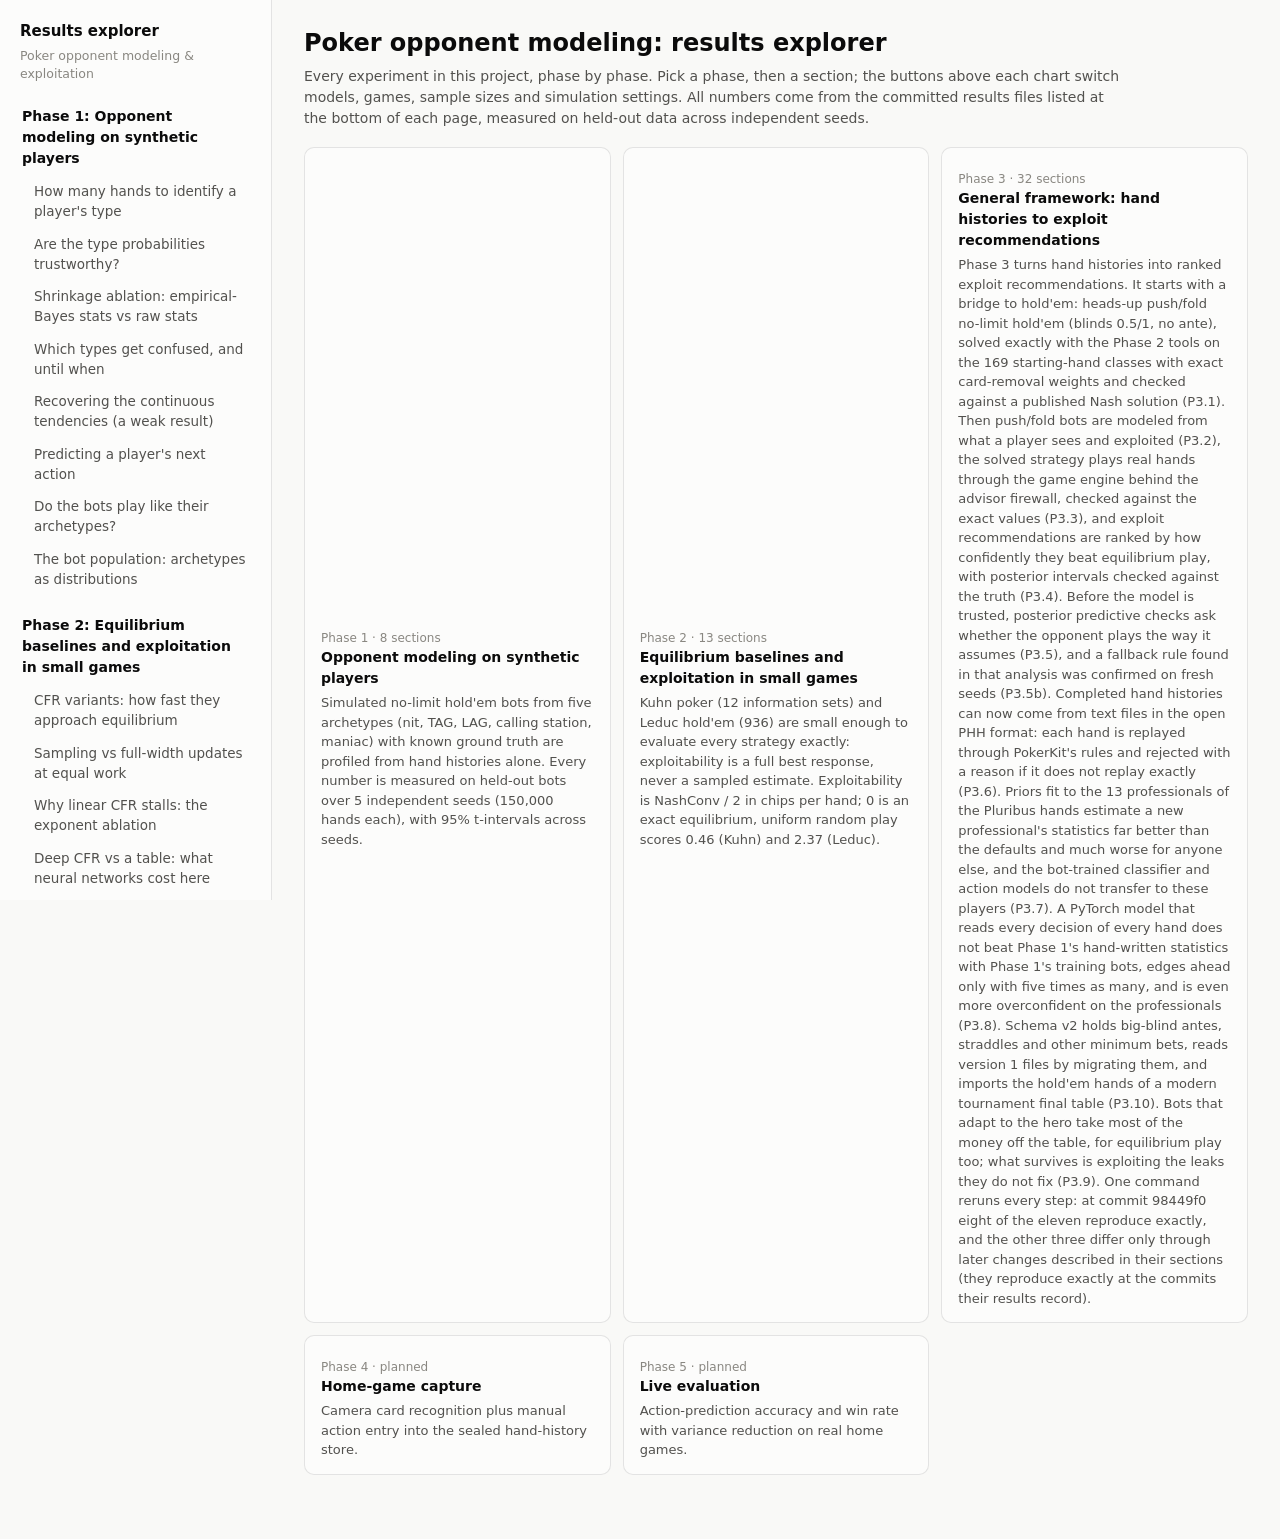
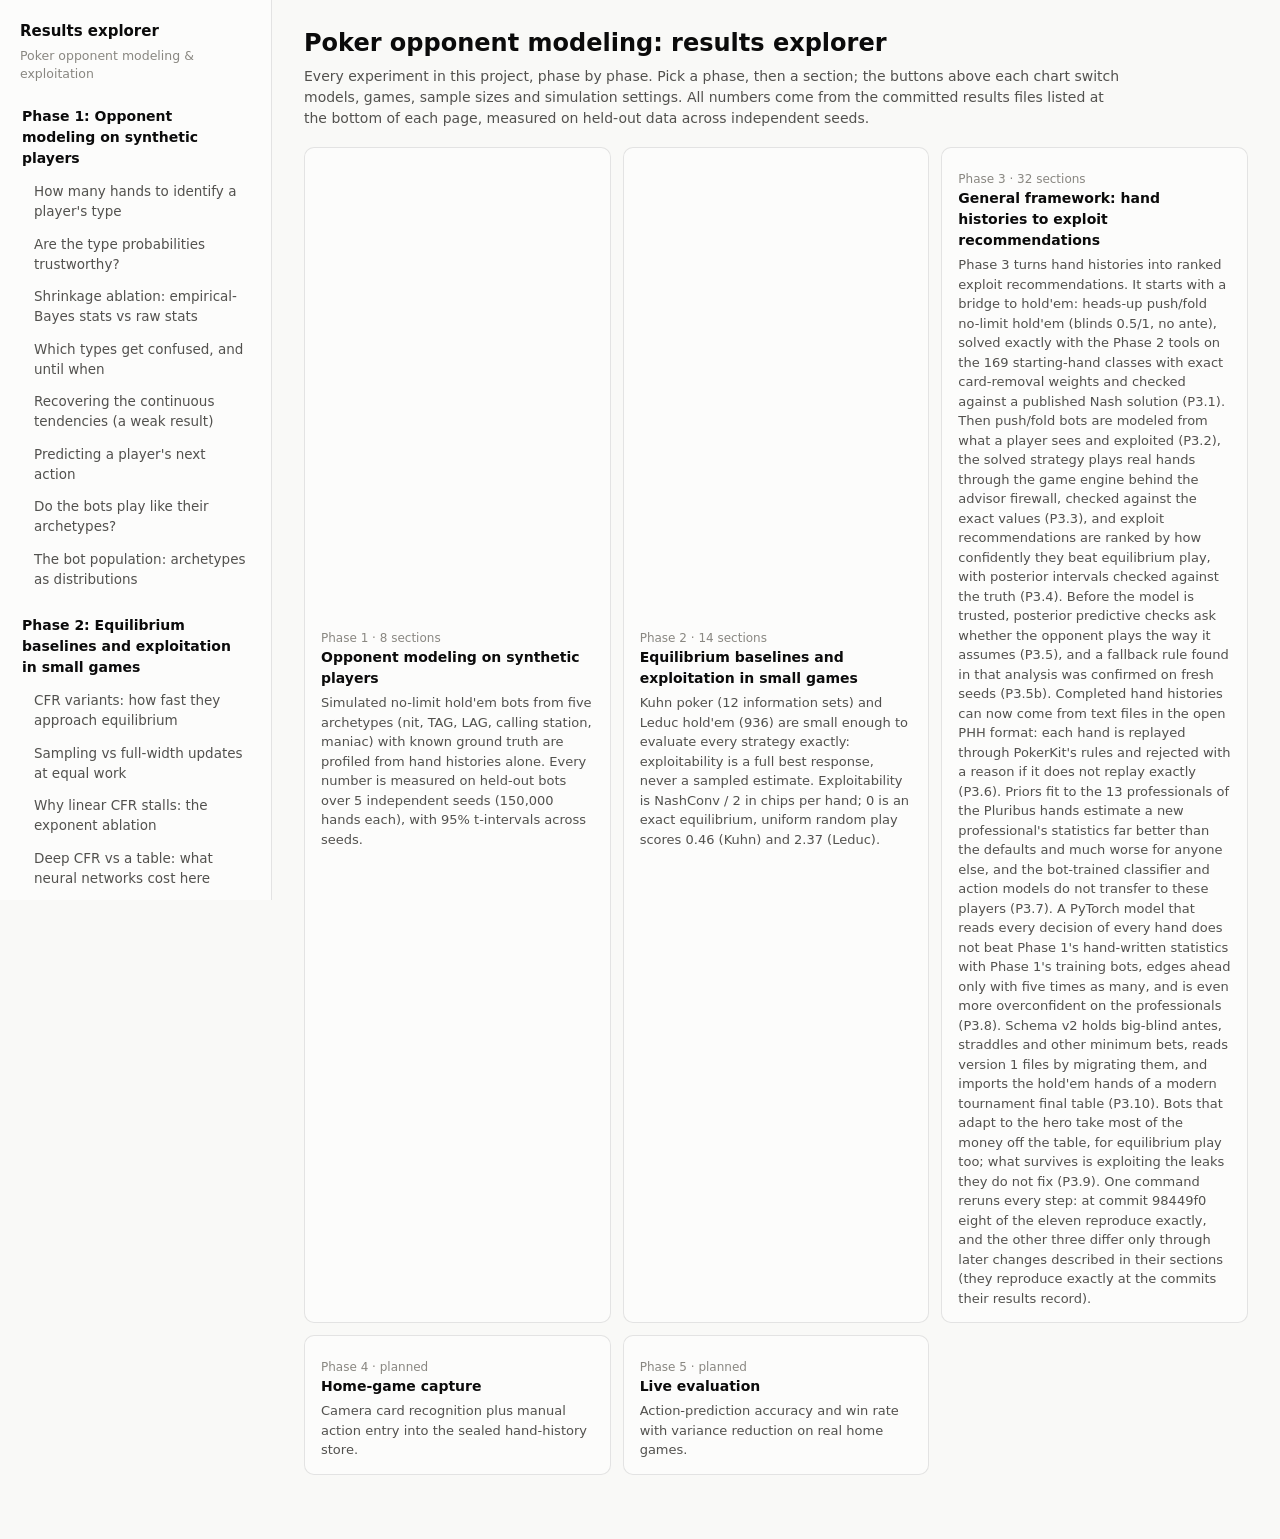
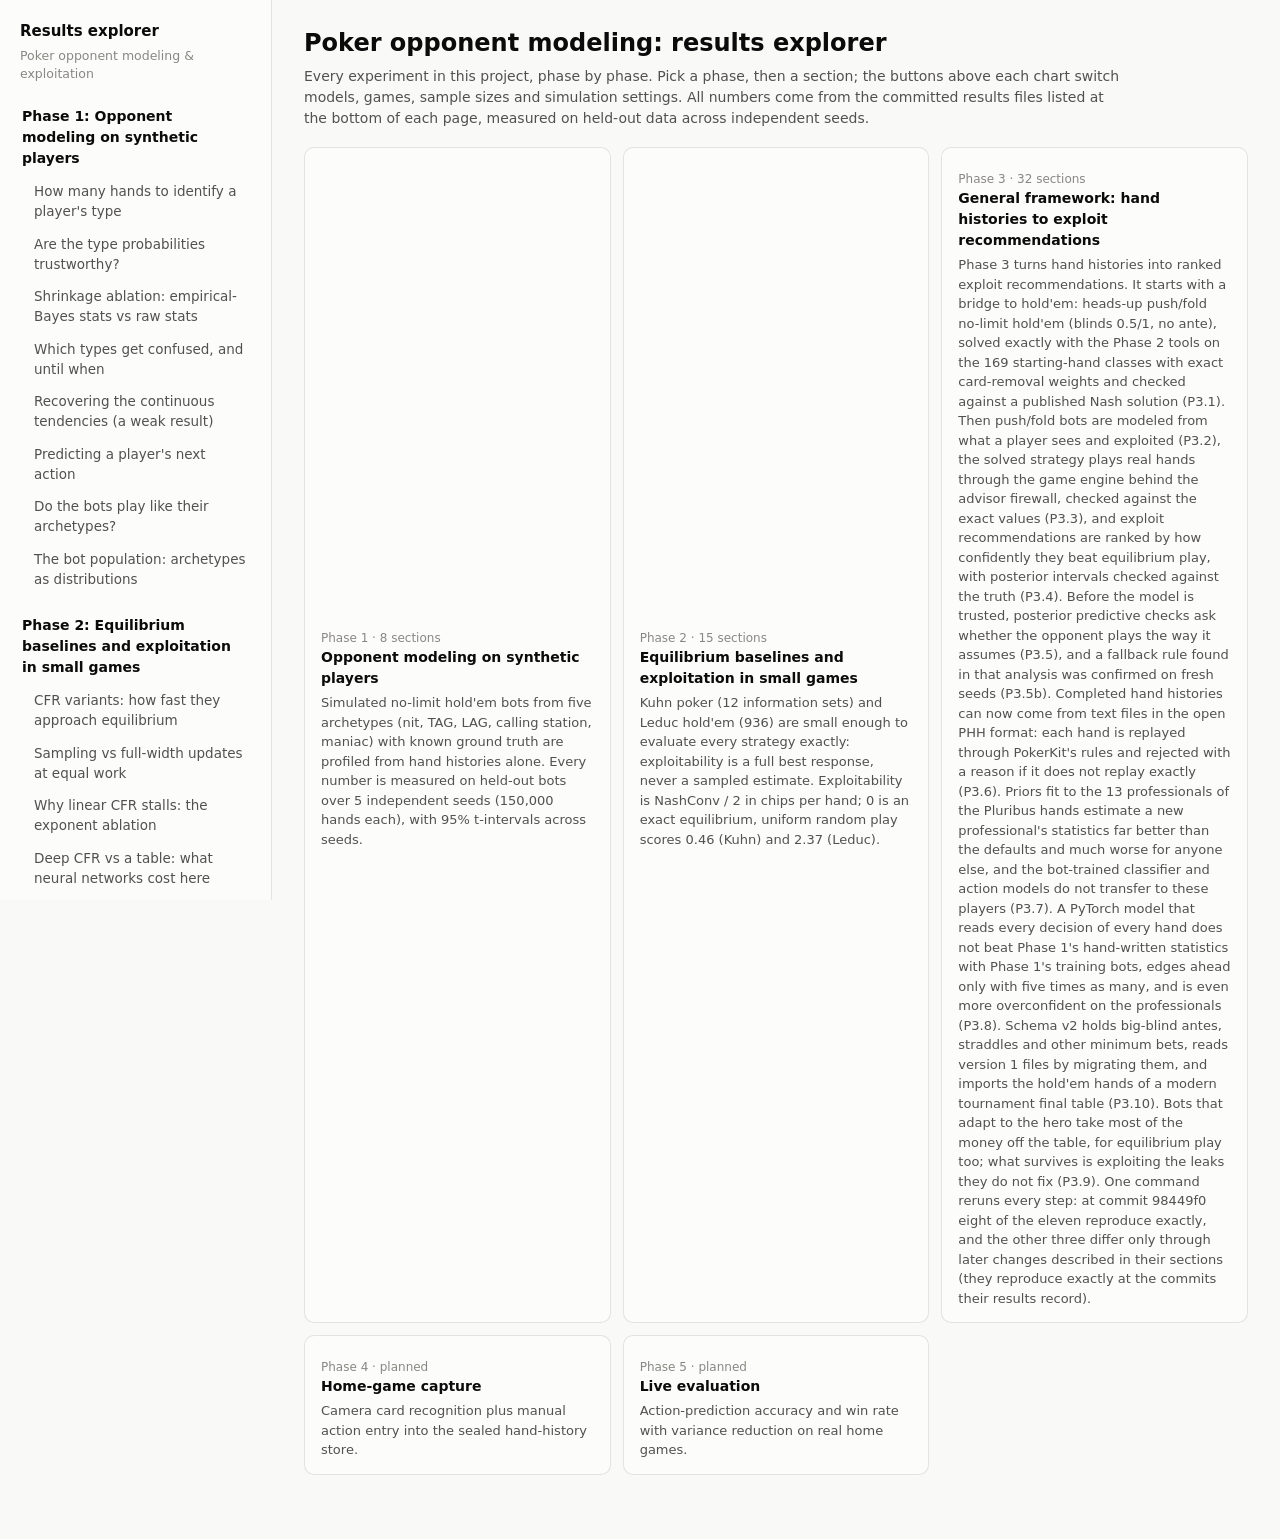
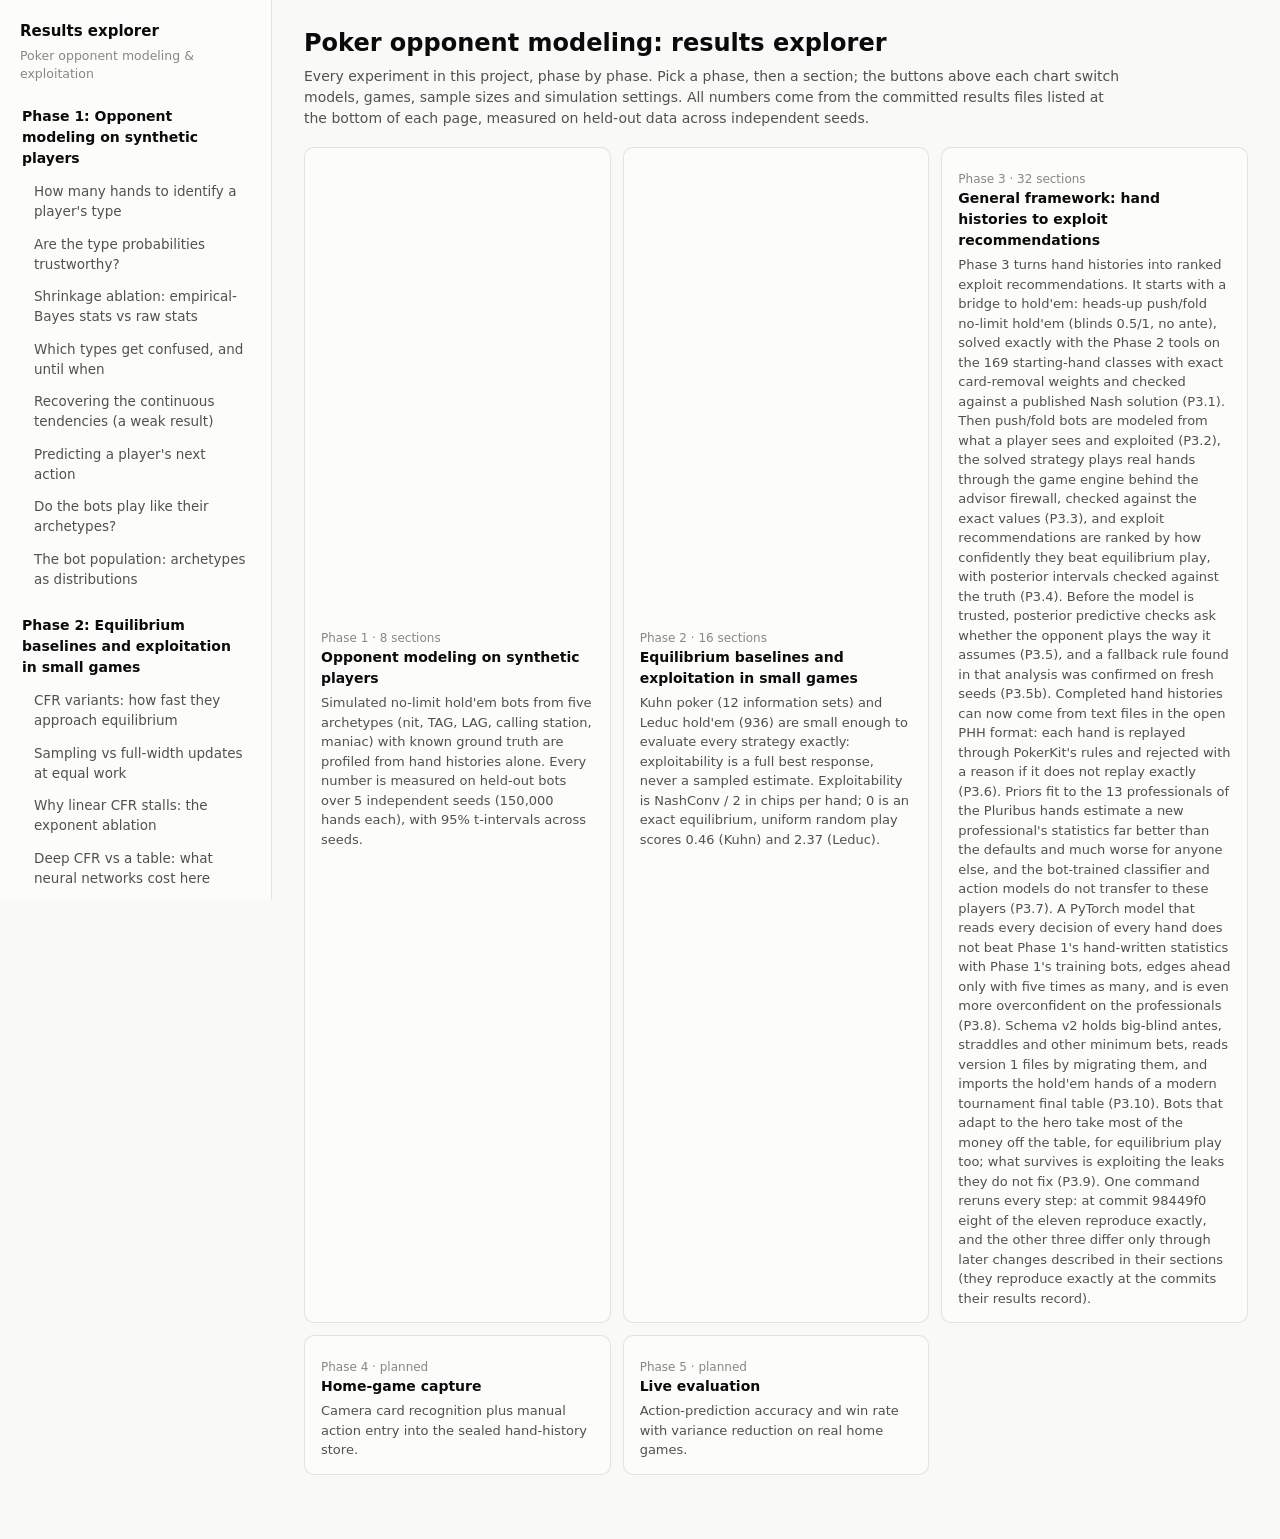
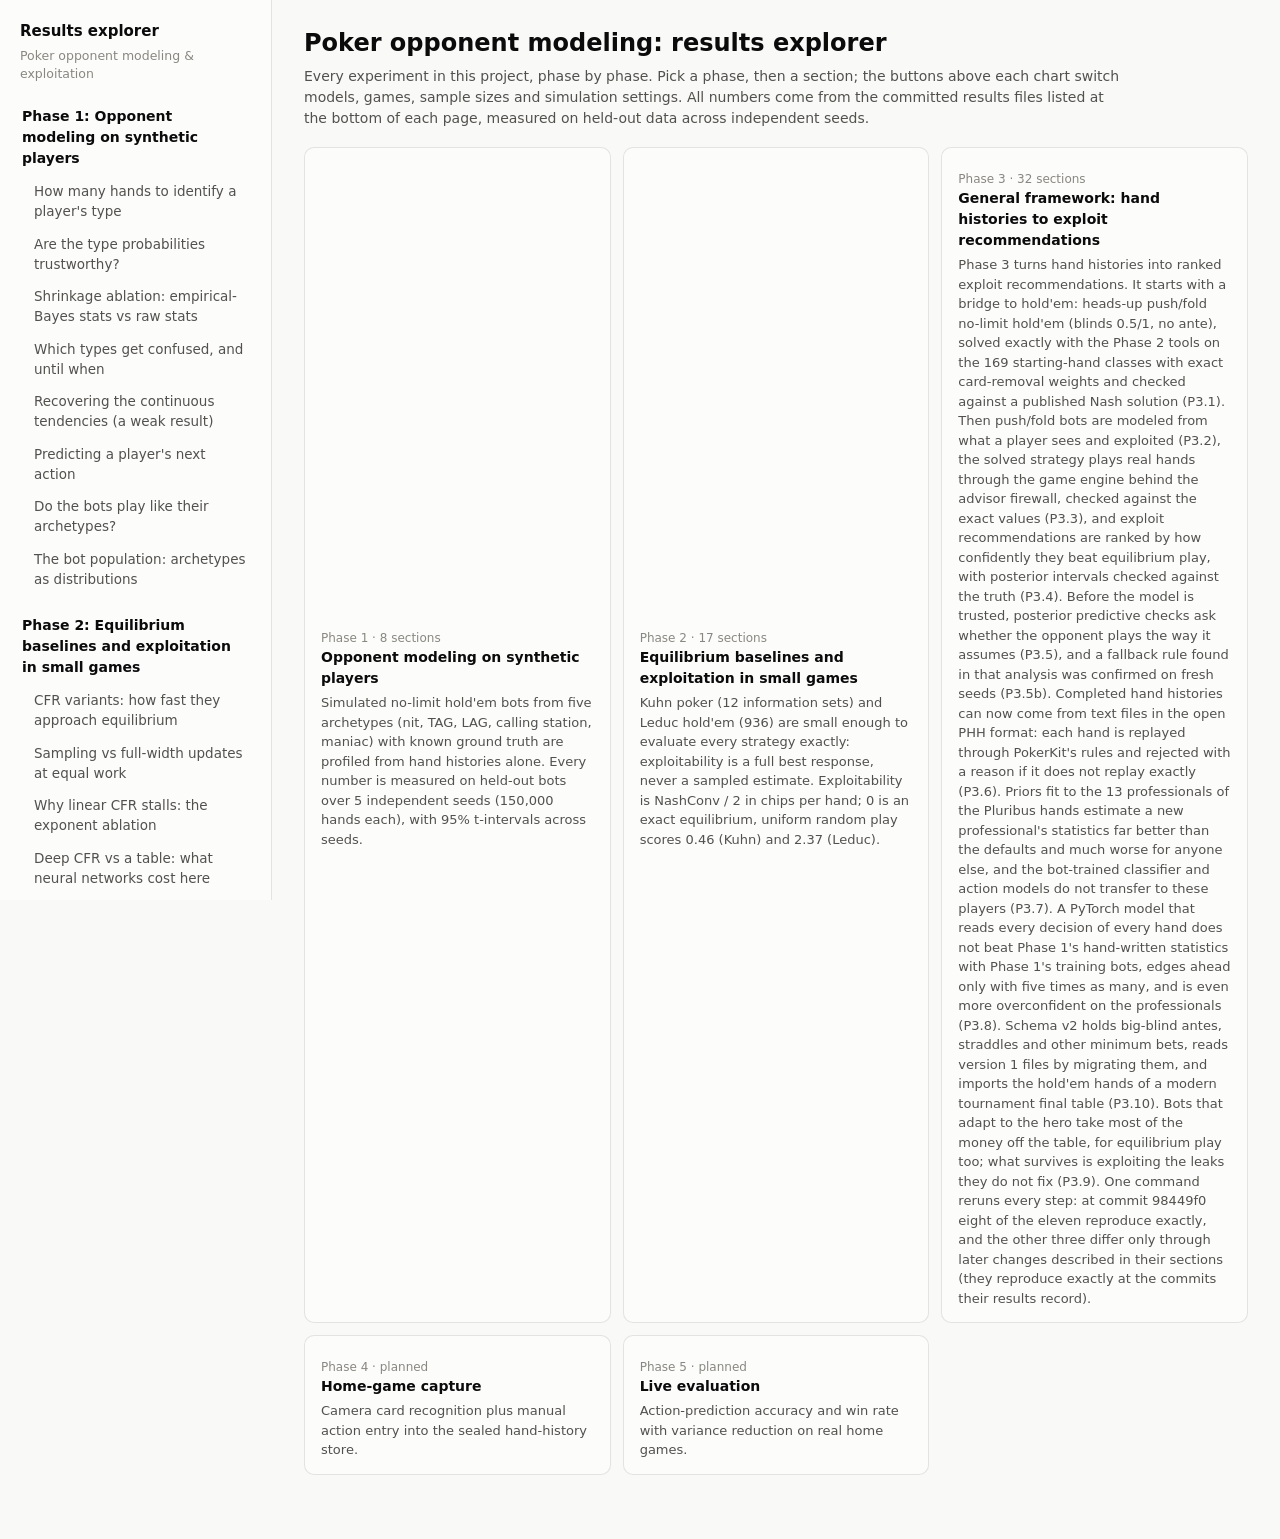
